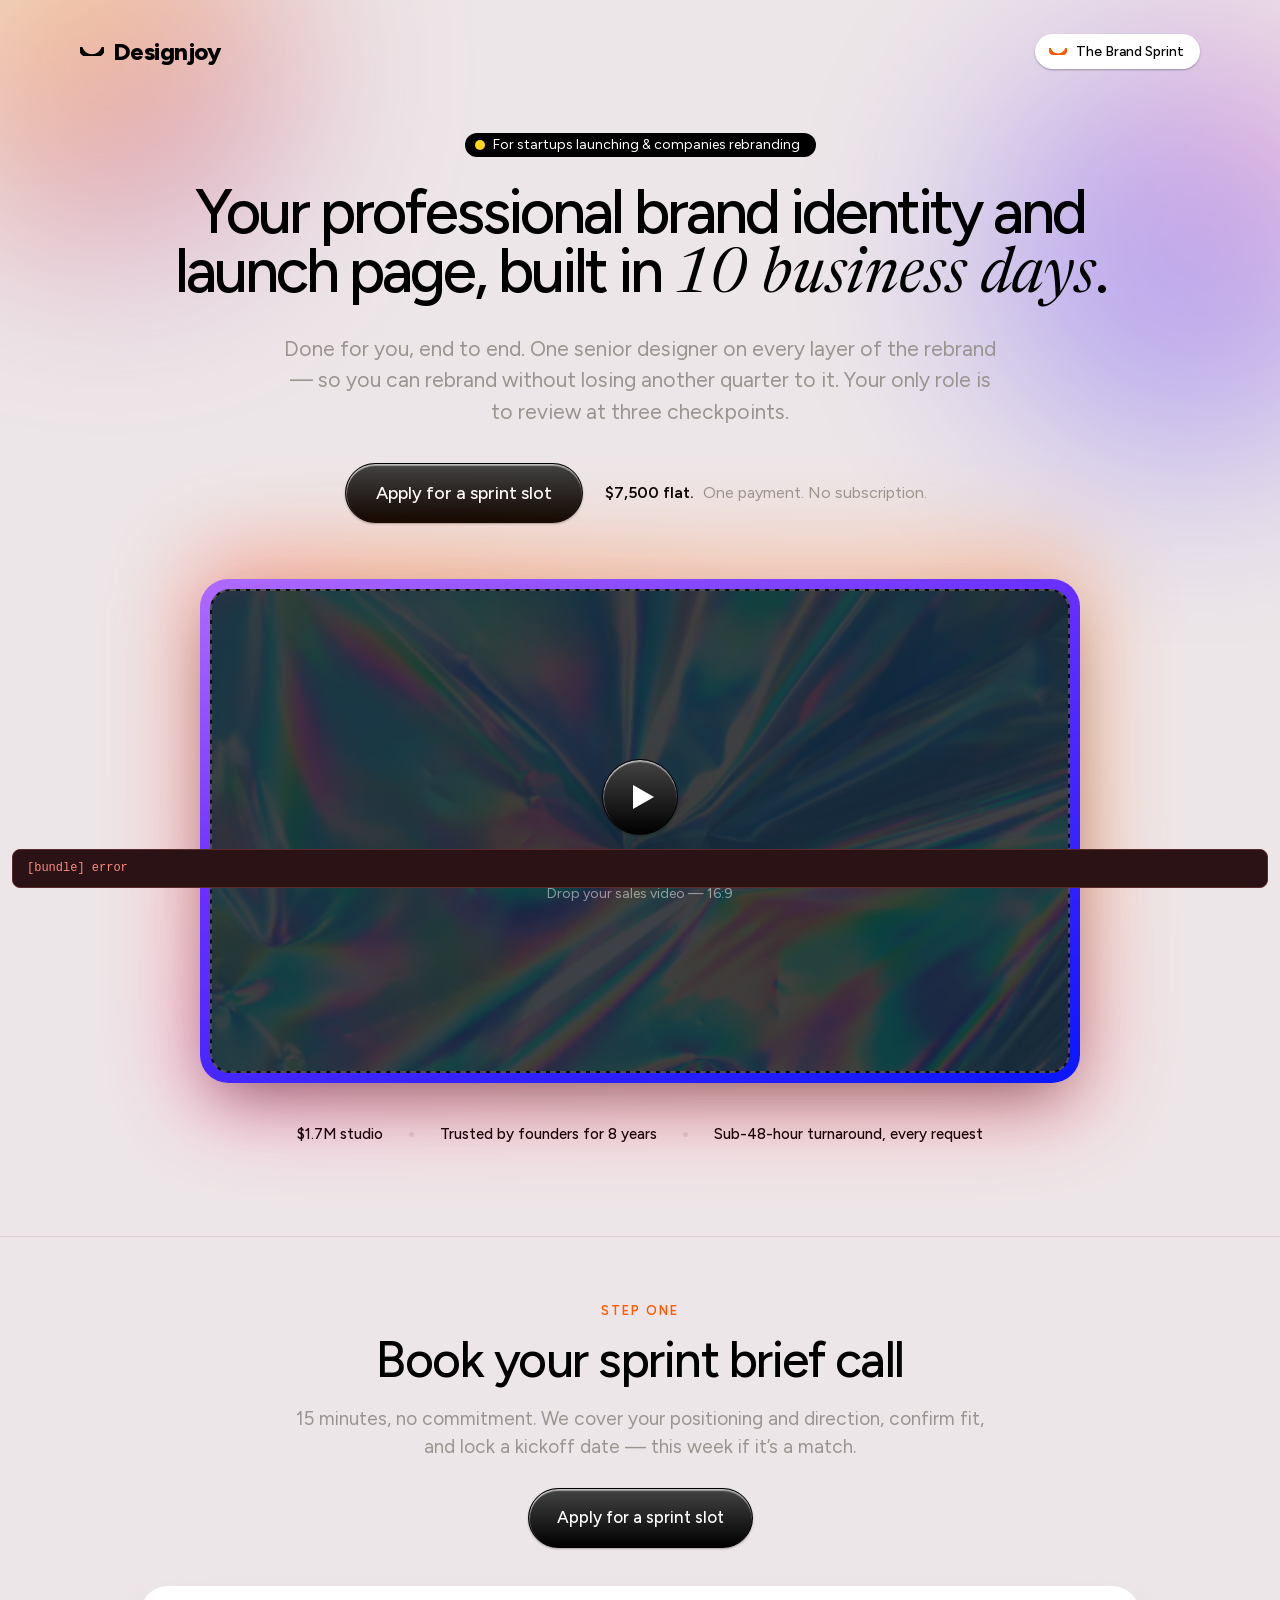
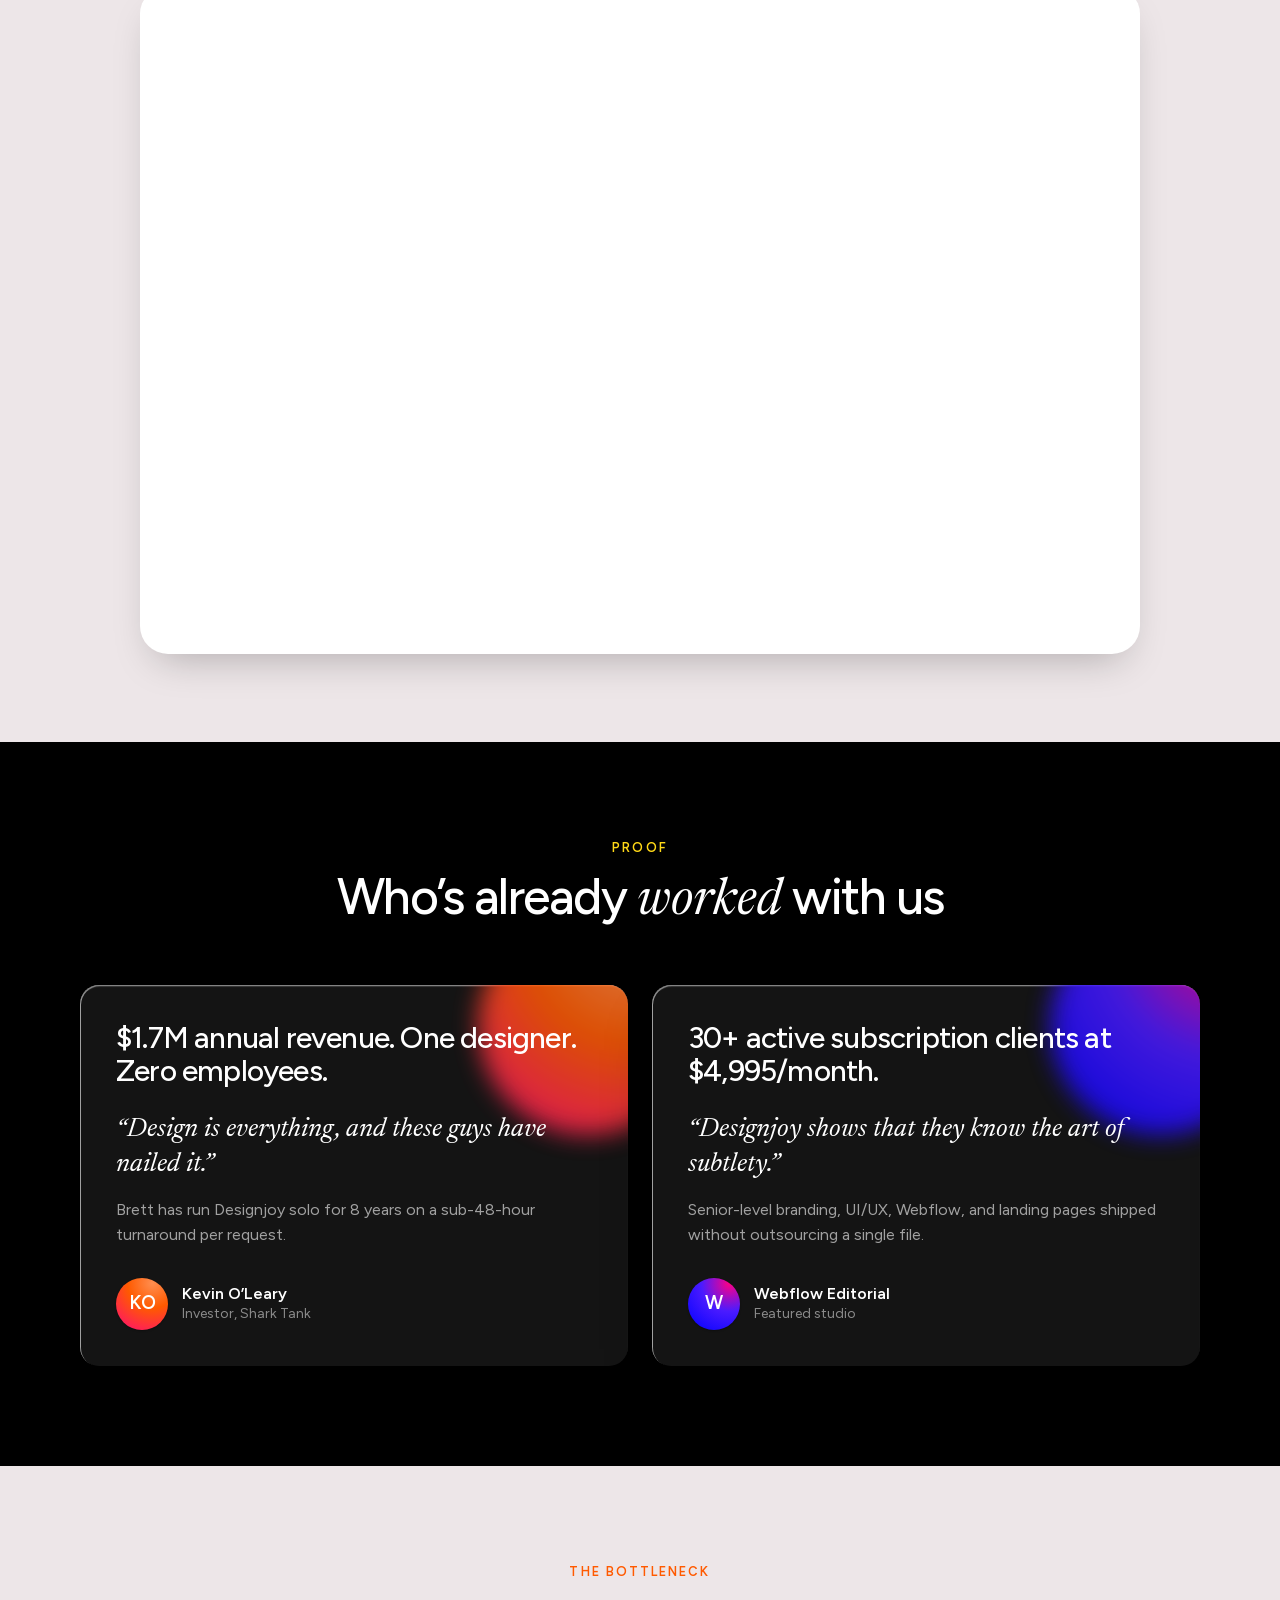
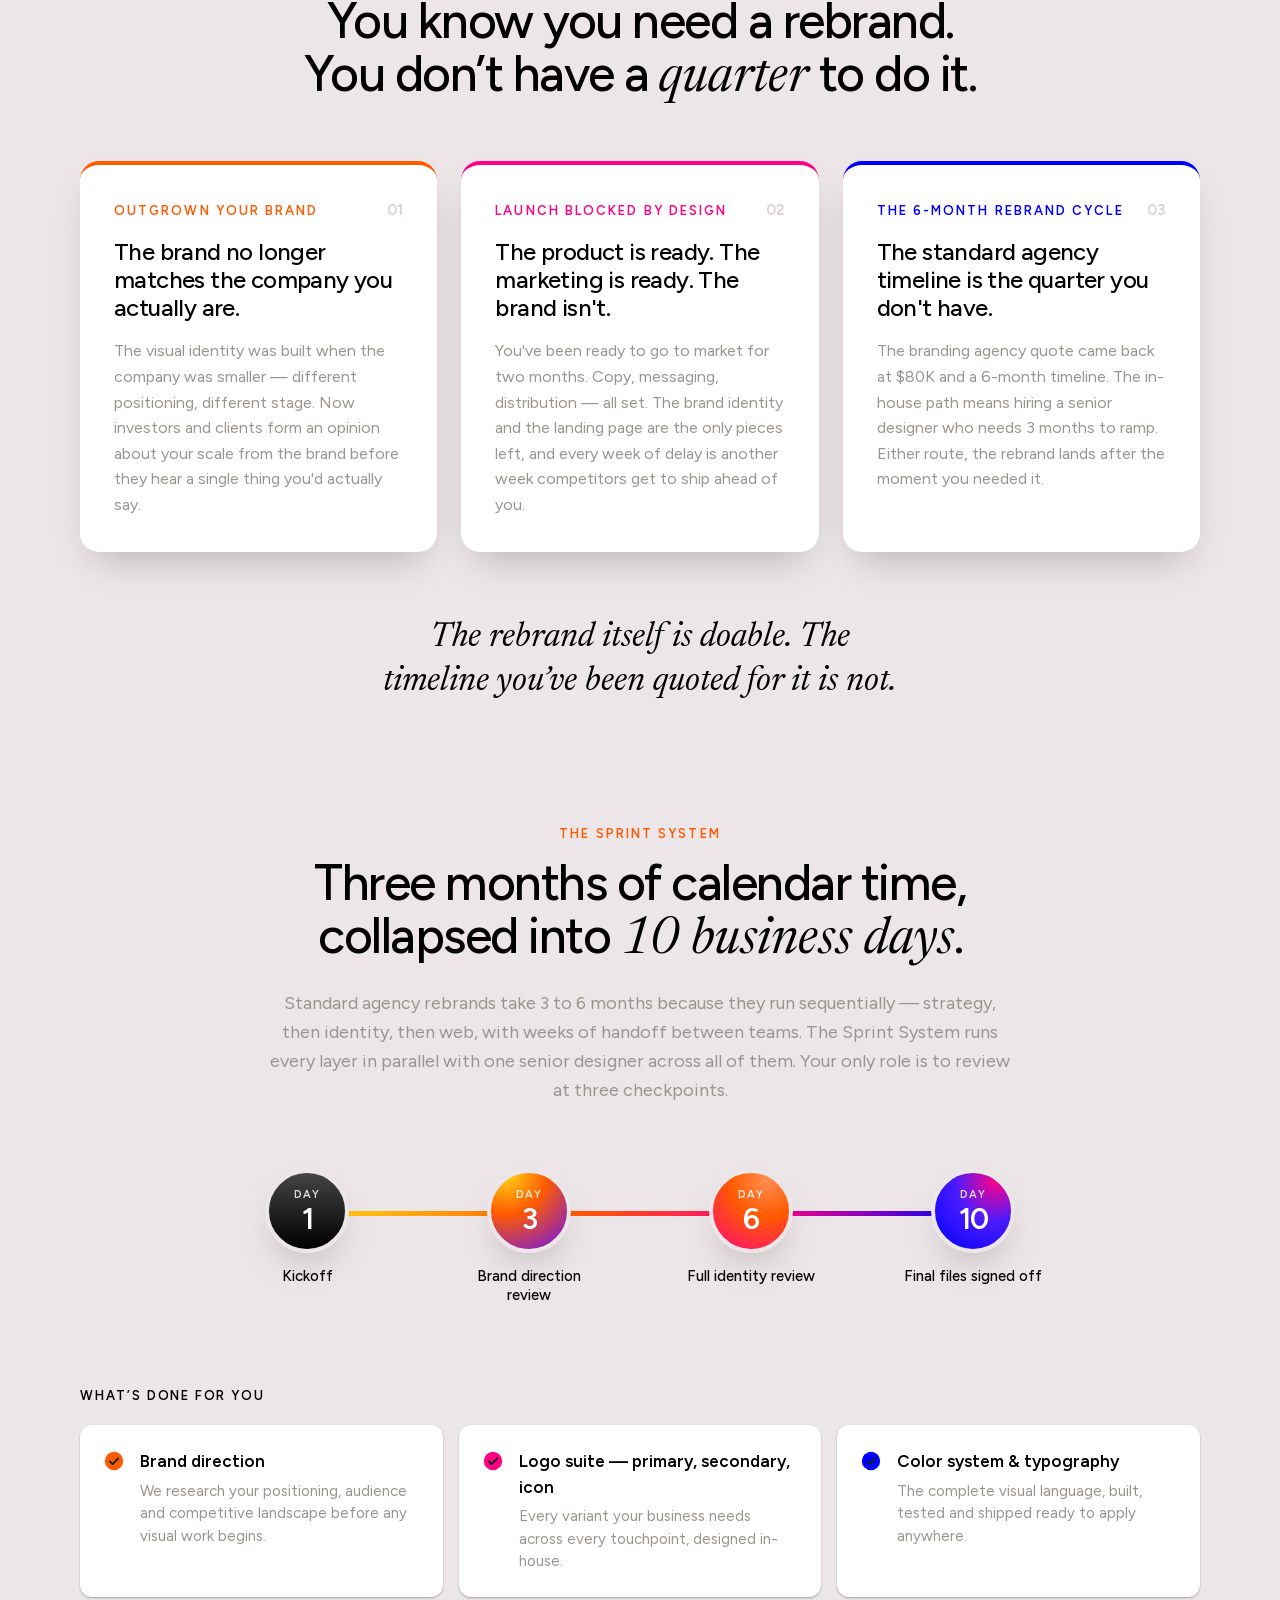
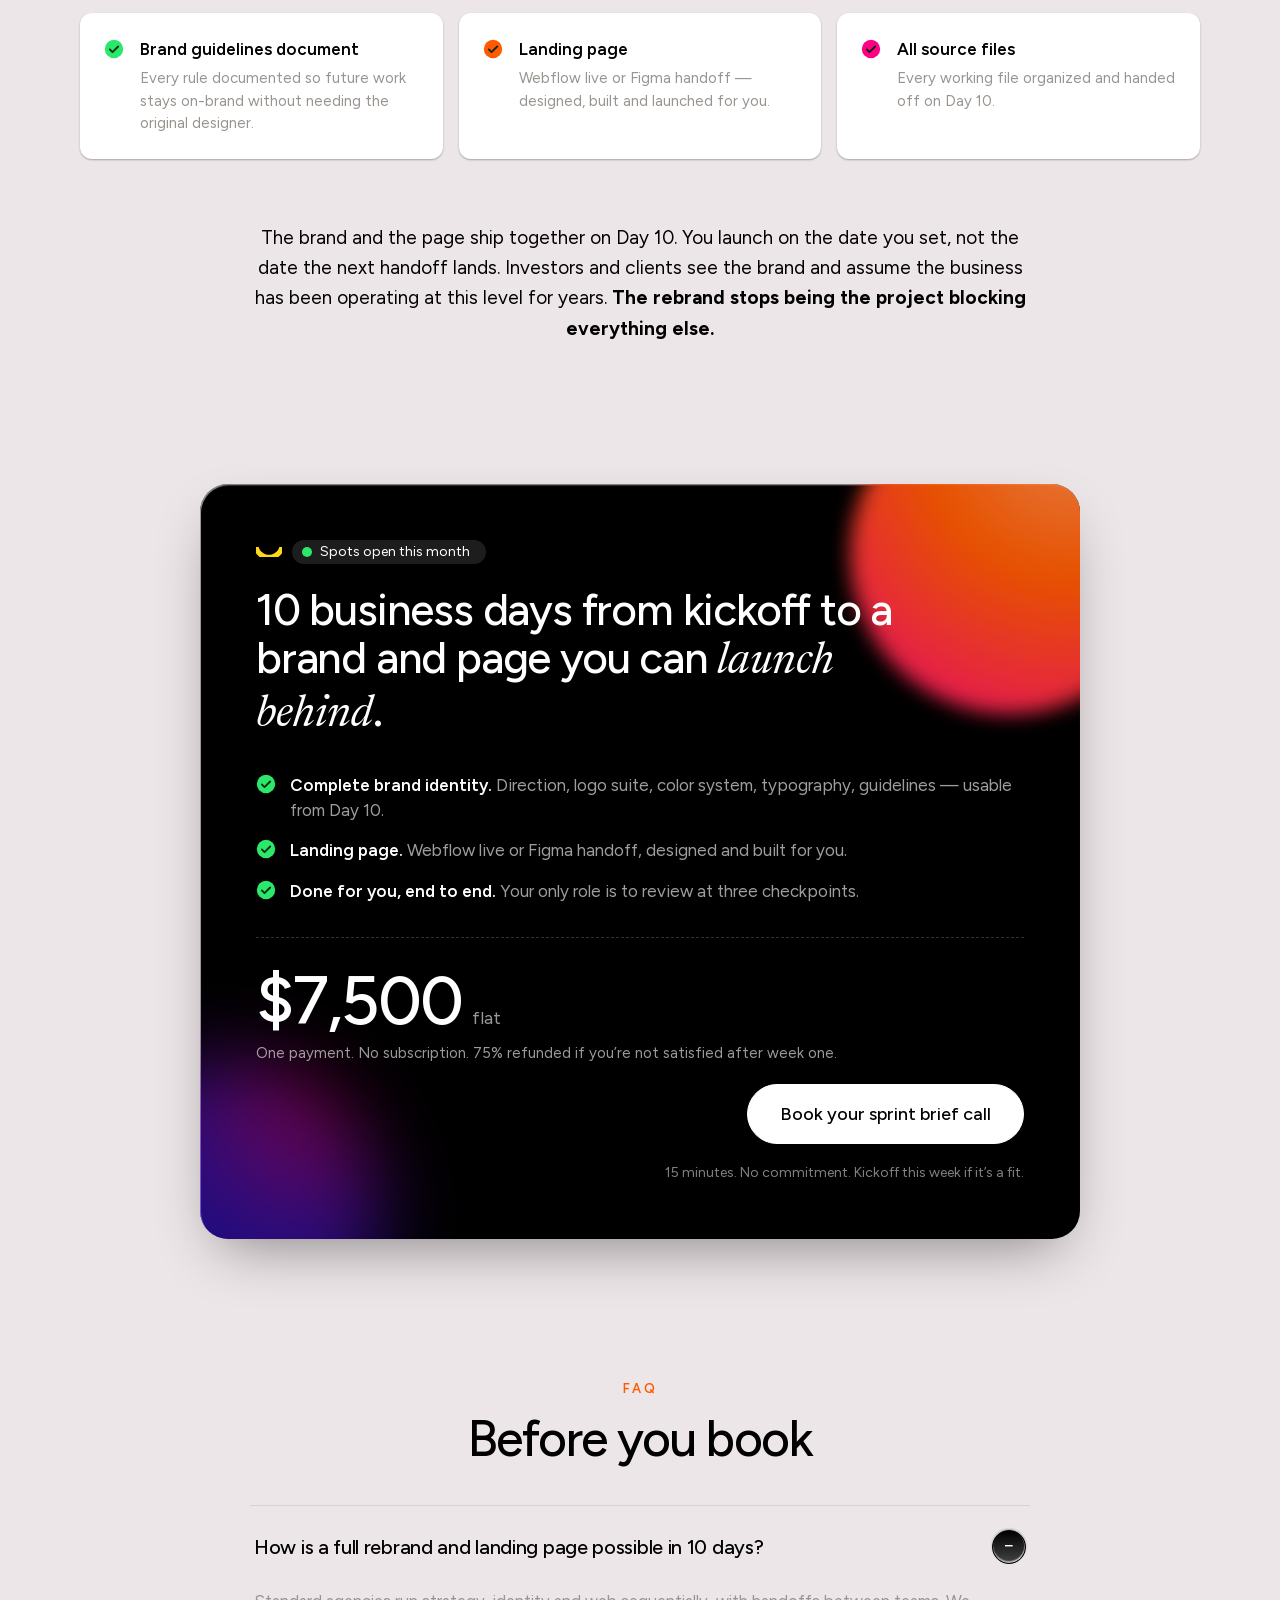
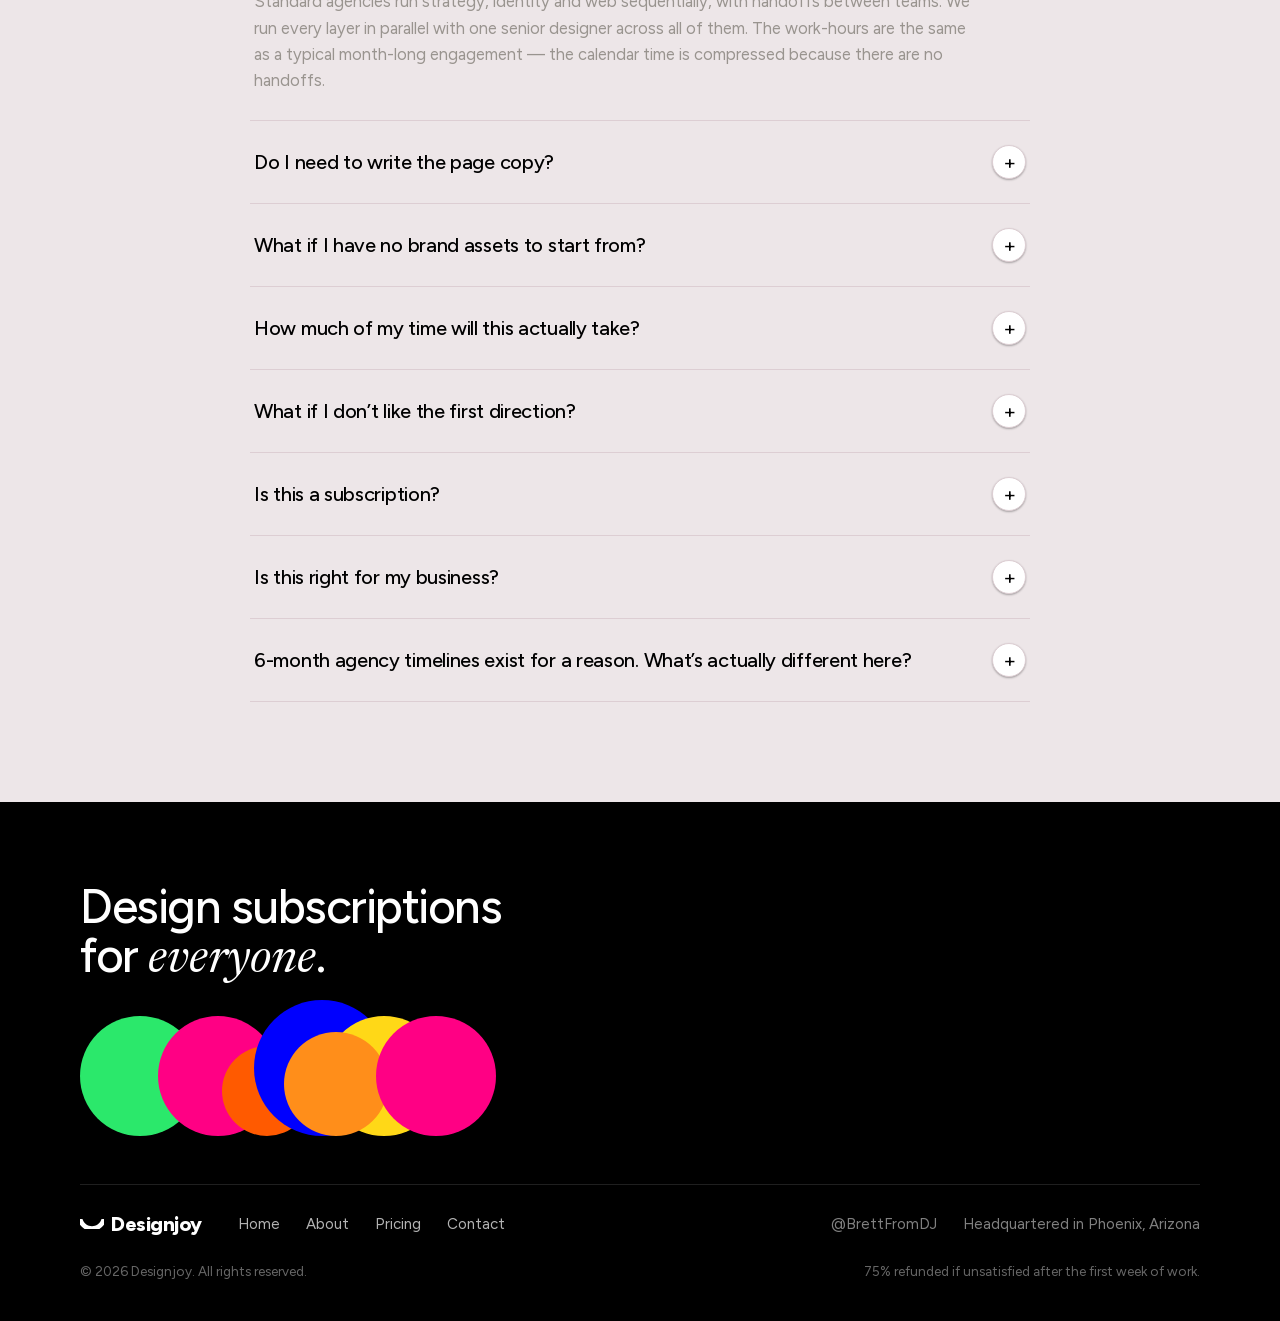
==== index.html @ a28466a9 "Deploy Brand Sprint landing page with favicon https://claude.ai/code/session_01Lxkm82HctnASdaeE7JKxF" ====
<!DOCTYPE html>
<html>
<head>
  <meta charset="utf-8">
  <title>The Brand Sprint — Designjoy</title>
  <link rel="icon" type="image/svg+xml" href="[data-uri]">
  <link rel="shortcut icon" href="[data-uri]">

  <style>
    * { margin: 0; padding: 0; box-sizing: border-box; }
    body { background: #ede6e8; display: flex; align-items: center; justify-content: center; min-height: 100vh; font-family: -apple-system, BlinkMacSystemFont, sans-serif; }
    #__bundler_loading { position: fixed; bottom: 20px; right: 20px; font: 13px/1.4 -apple-system, BlinkMacSystemFont, sans-serif; color: #666; background: #fff; padding: 8px 14px; border-radius: 8px; box-shadow: 0 1px 4px rgba(0,0,0,0.12); z-index: 10000; }
    #__bundler_thumbnail { position: fixed; inset: 0; width: 100%; height: 100%; display: flex; align-items: center; justify-content: center; background: #ede6e8; z-index: 9999; }
    #__bundler_thumbnail svg { width: 100%; height: 100%; object-fit: contain; }
    #__bundler_placeholder { color: #999; font-size: 14px; }
  </style>
  <noscript>
    <style>#__bundler_loading { display: none; }</style>
    <div style="position:fixed;bottom:12px;left:12px;font:13px/1.4 -apple-system,BlinkMacSystemFont,sans-serif;color:#999;background:rgba(255,255,255,0.9);padding:6px 12px;border-radius:6px;box-shadow:0 1px 4px rgba(0,0,0,0.08);z-index:10000;">
      This page requires JavaScript to display.
    </div>
  </noscript>
</head>
<body>
  <div id="__bundler_thumbnail">
  <svg viewBox="0 0 1200 800" xmlns="http://www.w3.org/2000/svg">
    <rect width="1200" height="800" fill="#ede6e8"></rect>
    <g transform="translate(600 400)">
      <circle cx="-150" cy="-70" r="46" fill="#000"></circle>
      <circle cx="150" cy="-70" r="46" fill="#000"></circle>
      <path d="M -300 -10 C -240 230 240 230 300 -10" fill="none" stroke="#ff5a00" stroke-width="78" stroke-linecap="round"></path>
    </g>
  </svg>
</div>
  <div id="__bundler_loading">Unpacking...</div>

  <script>
    
document.addEventListener('DOMContentLoaded', async function() {
  const loading = document.getElementById('__bundler_loading');
  function setStatus(msg) { if (loading) loading.textContent = msg; }

  // Error sink persists across replaceWith since it's on window, not the DOM.
  window.addEventListener('error', function(e) {
    var p = document.body || document.documentElement;
    var d = document.getElementById('__bundler_err') || p.appendChild(document.createElement('div'));
    d.id = '__bundler_err';
    d.style.cssText = 'position:fixed;bottom:12px;left:12px;right:12px;font:12px/1.4 ui-monospace,monospace;background:#2a1215;color:#ff8a80;padding:10px 14px;border-radius:8px;border:1px solid #5c2b2e;z-index:99999;white-space:pre-wrap;max-height:40vh;overflow:auto';
    d.textContent = (d.textContent ? d.textContent + String.fromCharCode(10) : '') +
      '[bundle] ' + (e.message || e.type) +
      (e.filename ? ' (' + e.filename.slice(0, 60) + ':' + e.lineno + ')' : '');
  }, true);

  try {
    const manifestEl = document.querySelector('script[type="__bundler/manifest"]');
    const templateEl = document.querySelector('script[type="__bundler/template"]');
    if (!manifestEl || !templateEl) {
      setStatus('Error: missing bundle data');
      console.error('[bundler] Missing script tags — manifestEl:', !!manifestEl, 'templateEl:', !!templateEl);
      return;
    }

    const manifest = JSON.parse(manifestEl.textContent);
    let template = JSON.parse(templateEl.textContent);

    const uuids = Object.keys(manifest);
    setStatus('Unpacking ' + uuids.length + ' assets...');

    const blobUrls = {};
    await Promise.all(uuids.map(async (uuid) => {
      const entry = manifest[uuid];
      try {
        const binaryStr = atob(entry.data);
        const bytes = new Uint8Array(binaryStr.length);
        for (let i = 0; i < binaryStr.length; i++) bytes[i] = binaryStr.charCodeAt(i);

        let finalBytes = bytes;
        if (entry.compressed) {
          if (typeof DecompressionStream !== 'undefined') {
            const ds = new DecompressionStream('gzip');
            const writer = ds.writable.getWriter();
            const reader = ds.readable.getReader();
            writer.write(bytes);
            writer.close();
            const chunks = [];
            let totalLen = 0;
            while (true) {
              const { done, value } = await reader.read();
              if (done) break;
              chunks.push(value);
              totalLen += value.length;
            }
            finalBytes = new Uint8Array(totalLen);
            let offset = 0;
            for (const chunk of chunks) { finalBytes.set(chunk, offset); offset += chunk.length; }
          } else {
            console.warn('DecompressionStream not available, asset ' + uuid + ' may not render');
          }
        }

        blobUrls[uuid] = URL.createObjectURL(new Blob([finalBytes], { type: entry.mime }));
      } catch (err) {
        console.error('Failed to decode asset ' + uuid + ':', err);
        blobUrls[uuid] = URL.createObjectURL(new Blob([], { type: entry.mime }));
      }
    }));

    const extResEl = document.querySelector('script[type="__bundler/ext_resources"]');
    const extResources = extResEl ? JSON.parse(extResEl.textContent) : [];
    const resourceMap = {};
    for (const entry of extResources) {
      if (blobUrls[entry.uuid]) resourceMap[entry.id] = blobUrls[entry.uuid];
    }

    setStatus('Rendering...');
    for (const uuid of uuids) template = template.split(uuid).join(blobUrls[uuid]);

    // Strip integrity + crossorigin — blob URLs from a file:// document inherit
    // a null origin, so crossorigin forces a CORS fetch that SRI then rejects.
    // The manifest bytes are ours; SRI protects against CDN compromise, not this.
    template = template.replace(/\s+integrity="[^"]*"/gi, '').replace(/\s+crossorigin="[^"]*"/gi, '');

    const resourceScript = '<script>window.__resources = ' +
      JSON.stringify(resourceMap).split('</' + 'script>').join('<\\/' + 'script>') +
      ';</' + 'script>';
    // Inject after <head> so the DOCTYPE stays first; prepending the script
    // would push the parser into quirks mode. DOMParser always emits a <head>
    // (synthesizing one if the source HTML omitted it) but may carry
    // attributes through, so match the full opening tag. slice() rather than
    // replace() keeps us clear of $-pattern substitution in resourceScript.
    const headOpen = template.match(/<head[^>]*>/i);
    if (headOpen) {
      const i = headOpen.index + headOpen[0].length;
      template = template.slice(0, i) + resourceScript + template.slice(i);
    }

    // Parse the template and swap the root element. Scripts inserted via
    // DOMParser/replaceWith are inert per spec — re-create each with
    // createElement so they execute, awaiting onload for src scripts to
    // preserve ordering (React before ReactDOM before Babel before text/babel).
    const doc = new DOMParser().parseFromString(template, 'text/html');
    document.documentElement.replaceWith(doc.documentElement);
    const dead = Array.from(document.scripts);
    for (const old of dead) {
      const s = document.createElement('script');
      for (const a of old.attributes) s.setAttribute(a.name, a.value);
      s.textContent = old.textContent;
      // text/babel scripts with a src: fetch and inline. transformScriptTags
      // does XHR against the src, but blob:null/ from a file:// origin is
      // silently dropped. Inlining makes it a plain inline babel script,
      // which transformScriptTags handles unconditionally.
      if ((s.type === 'text/babel' || s.type === 'text/jsx') && s.src) {
        const r = await fetch(s.src);
        s.textContent = await r.text();
        s.removeAttribute('src');
      }
      const p = s.src ? new Promise(function(r) { s.onload = s.onerror = r; }) : null;
      old.replaceWith(s);
      if (p) await p;
    }
    // Babel standalone auto-transforms type=text/babel on DOMContentLoaded,
    // which fired before we swapped the document. Trigger manually if present.
    if (window.Babel && typeof window.Babel.transformScriptTags === 'function') {
      window.Babel.transformScriptTags();
    }
  } catch (err) {
    setStatus('Error unpacking: ' + err.message);
    console.error('Bundle unpack error:', err);
  }
});

  </script>

  <script type="__bundler/manifest">
{"040871f0-e989-4377-a6a9-27b9c76ece8b":{"mime":"image/png","compressed":false,"data":"iVBORw0KGgoAAAANSUhEUgAAAcIAAAKjCAYAAACOWA8nAAAACXBIWXMAAAsTAAALEwEAmpwYAAAAAXNSR0IArs4c6QAAAARnQU1BAACxjwv8YQUACM0MSURBVHgBbP3XlixLkh0Iiqi5RxxyWbLKBAqomYV5mHmcNf//D/02vVY3GmiggCLJ89JzItxUWkX23qIWt/pkxg0Pd3MzJUK3EPX/7/8a8e4ns/Fi9vQadpxmz6/542br9Yj18zALX5+t1+tde14/R7jd129b78d6fw63YbHec4uxvrrev1m+t/4F/vb89ox8x9bl6zrPj2zM9Tpv4p7/t9fD7BZ42Fz/OQz/zpF/51hwzbplvc675H1mfpljzMcEHl1v5LX5H19f8HWfz+vP28TY8/NH4Nk5h8DU13NrxHjeurA+z+sir3HcE0+wh+c4Mcdcuhyzz5pSXfGa65ff0fwNzztr3Lhf3jDvP/M+uQYT9zxveNbAV9e6YYw117WGLzfOOcc3rMdVoxmYc15w1ueYcD1z4Hu5F/f1n5NznHyz5rme/bJ+P3O8tWPrRe7X0Nrq2es558y1X987a1Hr2WPNOffGh3Gt1j2evOnAOF9tVOR3aq9w3xfRXD0L62P8LK/NNZpci0dRyKhxDtwRz+EavBYd5nO9xjm5g7fA+nBZ+V08a9b8B8btfM9AGLUXgf251f2wbprLg3R70/7x5o/kjQC95XcfA/O5n/jqi2Ntanw5tsD9iqawYqZdFgecuSZRG1HzPdYXz1pvK742x73yu7leM/83sTaDRJ808XDrtcm5nseovz8vOvt09/Vj9uO79fr9mt9z8j74tP/lWqw/P6yXX64/vlmz/Qf70f5T/GC/Xbv5//RP9v+O7+238bquyd2tUa5fa1V+WmP/aY3n0xrXnz/Y+OFpffRk/rIeeC6Jsj7zzx/MX79clz/Z/7w/2f/yPOx/+cLtr+su365F+2HR0g/HHs5n59wn9uBYcs7X4+6LUZ+WrHuakH21j2cUjz7WpD4P0tma34+L+H46cv5R67MebZ+ewHuPp7VGyT/r9evdis7PI+rv4vHcyBvoII78If/ewFMpLJKOSlYcF6LNl84//OTGnyWLvYhpUv5hzeuejvfxXSN15L6DJ5KoIglNH07n9wd/cp0Oyv61F2vQ/po6IEoPHItJbuu3P4qAFm8vOks+P/M3Hj3WGo5X0Nyxtve+Fixf57re13VP6713r7jf0/q5veC+Sa938vnNoTtSDiRtvax1z7V+WRd8umHdc42PNZ8crpXswuvcr+ckJ8ryXKqUH6mPvl7f+dVj2hfnaf8QL/b/e/1s/5/zsw0Jcim0Af4uQSlGkMCsf9N4HTROCpTj4IZiXRdJk035Xl5bSnTi/Vp6Cshk7OCuDUqhW4ihsBipRE/fCrSIOUI810zoscfppXi2oDUK0ZoxhVYKoyLgvhMEXV5547PxERY854qnbgqrb4W3kOvnJxFdCHroCbXBDmImEbuEIr8v4k/hNp1q/qK49BAnsx9UrkeA2WdAFQxeLAXmA89yB9Foulo3PJvz0h8TxAne6Y0B0VFplrCeEGdBRTYnOLNukUbLgTmUkL5BkcpKKsUUMB5gfGBt8vO85Nm9hX8K5L2smEvIAKivjEXwgfnbpsng/h7U3KWszfq62Wt+2TTt9lq4SSsk5+mxldiYVEMOpaO9yts9HHuZUz8NijZg3ZWQkQH3oIGX+/U6vFmyllDsSYVZRkj+JcEnSgkpSHxwljFKQ7MUrZdSdtJz0VZQIHLPfTR1Nz+7Q7HPAwZu0tBxw3oPGhtvJLeR9yJqH57Wgr1bTz7WDNNYfJQhYZf9cc4Ru+dc3yjhM2Acl1xPws6fZWqfy/QZt1qwH9ezfsi5ipwchgv4MWD8leyhITJDy8vBBg1q33Mv/jQYOikjLvTD/2PtLnSIW+G5TmPH9b7ju87Pyhjn9dgOGqt9N++1f/OP+y+RhnvKlNumUe9pXNbXo2Wfnl2yoL46OFcoQ+f/[base64]/CKTSmwQORtV8bQ+FUj28vC69zs4dd5nwRGmdQCNOcDymKC41qMV6lTDnGXJMp5e1SWLg9PG5c7xx/zSX3g571Qy6jhI0UDdd1UODVuAc8gXp9c/EYvUHrCZfnW9+Ntj4lcPt60QONC3lM6X3mXVIJ3Ia111ae9QEJ5VcDgHt5O8AARoVdzCUBcMCbkb6gncv/UhiI+aQITB63tXJ8+N7To/ZNZCaBB7rQXMMuiIFG6hAyk+9pjVKANG9wTDejMVHe4dr7ZPwBpAGE7m/4QKzQrw2Iy+R95V1LnZL1ap0fQeFuBGBc3vNmyTZ48/d0fkZR6tbIhBTupLWke+ZcBxipx63lK4t+vV6O0jJi5rLGzyUTZgm5p/X6ncHKxyBplBk8MZ9QguMx6u/yTiiwfVny+Mq9ZrCcQ/suPbWk/wDKYUR8DoeiFyrwoOFiceV9GVeg0UFDfXJlky5fao+cXi+/PzD2cN/GXNLCoAIdMmC4ME76aWrg3gWNvvg3n+B+/Jbu1LtNuZATDXqATrmH7w7sG+VWDA0o12+ZJ2m9nZtzuHO19hhXNM0FIIQy3EI0JRrKcS/GmSf0huC6gKYrJx/vuyYs1oKhEHudkweTbsoYJnqY8yn94NBFMz1pKsJB48EP77V50Li/09gZNDTuUoIB3ZQ88n5998t1/VPpuVvKnA1ZyZJNbXtQcJVCPMFcT0ZIzbwYGAMeZX0aBaBfmPeArFifE+7Spkc0BCNlUsRKQV6CkYQQF4ijvFSXcObmGCztBzXMQUU03TguQK/57xUmSsFMQIq85tAcznmMIFyp8VMIypb04W3FXeGH2o7hbfk9XAwPUr3xmpMyINf5QSI/+Tc8MTDlIJzozrVrS49enoZ9gYwxXoxoXPbRSWi1Jg7mv/H1kALld4LwYb57oxJx2zCy1qXn7RAkZdzQoLBjC94b6QoGBq10dwoCq/eM+537BgsOHs1JQ+SgkKtrBhU992CWNwbDCsI92njJbxxkuNdiCCIfvX7RMDqnsgUotdEhYySi71/js+3135PGT9IABaY8zVjSIJVjwdwDUrcYm26gBALW0kFvhj09BLfyCqfH3UptS8/2Kmq/Y6MywXlIbj/IYzm24qHFID4hPHvOta6g81PeIBV5evdlZB0c5cVzgf0COhhLo90W/PnkqfxO+7h24Kv19CdL5fgobxHSJBeEUEbeLhXSy1GMskEIEILQqBzXX9Yg/mUReMKhb6Bc8khDy4Ne8aRRbDSgoDeKfoBIkM5Jz6dJ9WCaaTDKEpRRlB6HjLRaEilV7t9DSJaJ92zvJbC/NpB7qmatqKFwqRDdLpsu1bmlD8IWUGTX/TC9D6aBDKYRJ2SIlh2ukfUTVNZTyhBKrujPLjQrIgwovqK/hDpPIn4MQSU8OknrL+v9hXYWLC1iP8jrkElEUEKIifffCxQoJC+GVkv7HCYili7KPU35k1uXyvBpMd3HNahfLbr8f8yHfRmPCv/cQM/0EGTNDCyaU5gBinTEOQyK7aDFHFROV6YUUUgBmRQJiVMuP9YA7z1ocZ4XWDBvclL5uizSmme0oMIeXe0m34yvAdGKyIWIua1Ec8yrobF5FfKAl44JhS7msQvZ5Rcnvb6HtXEIeJgCrJ6VSm1IUVt7ZmAQ2YpUaiTWg98F/0tCyVK8fP9QHMfrO5OK6xCUZ4KxrOHGuDBIEt48yFCE64YjJlSekll7puFbGGsznHv7WlCY7VgsH+jbfIAQF0X4ViKywAt+nrD6rveuT8PfMp3uebm3h7zmTYjyjFrRtudAryjw3SGjhvt90AMQjRoNLI4Gr6lo76TD8sYm9r+U5/R+BrwR7z2DtY5xlMEBC6bjxTJG5vQNV5uMM6yNhApVSaMVB/f9pAIoo8uw6Sfhu5oXlWX7BoR3L3KtjL47afJT7icJOAh/2s/gOyJwxWvP6ym3dUcovljxwNO+WK8/[base64]/HlCCteqN2mZcETyjNdLX8r6pMMuoOGRQ4Ls5rMmf1Dn4De/8MbCOoFuu20yvD95vKUBTuAVK98N6/+P6/duZcesVK1wxacCGJ/[base64]/ByUiwpqHAwzb/lUVJmggK1ofWmwZKkPha26T1x/GVl+Mg7qDnUNc7vVw+z8dW4mJ6eJ3Wgl5rrVjijUJPloKMqYeMH1c82Bq6PoY1RCVYve7fVv5WkBpIvTfliYvi4XGmVXpjvDTnKO/WuD5tzZ2kydjK48E5a54itpMboNDD5HiUqCOERfCt0yAyE9QuhRvNSNGeQEgeM3YNZfQgrF15HgOG4nEgSW1wwPMNYYjWQUup5A7f3t/7eLFv/MW+Xqv0cf2dUOkMclHRLQRZMSUCQhzopGJZszqhYn0R7VwW6g8G3ns5kMj0MMRCgSZE703FluICQcb2/KTLZ/Ms6aCUFicnXhzekG4ZK4NryjWnPoFsHNZxxpSnykXR/UzeoOZvvhUkt8bbArqkIvlWfP1jO48AAnFqIBvJCr53UmDrIQpExyX2OO2S90CIX0qUchQs5q3sZITfOrvLaVgBUam1OIkqzWtOxcVhMescA6fyS574PEB3gkixNvIuwSxF9+SFm5ZnpAIEP2du3hfr3S/WiL6xF/uH+bqg0cVpt8zoeV3yf5DpK5vJ64tjSMGAUo7JJycT3gA1iWEFa55iQBLWQbhqYE3qXwr82w1W2eacaAMG3mL0BloTA25acGTvFhfTQJRaf0qCN0rHWpfg3qLHuMil6M3FPLTZU483eYXMgLStDOVQScH/zODbhKPnDSjZyoJ1a8NCQtkEL2p9XF4YCUBMxzfGVZGRUKQ/JdwmN60IOYXrgNLZI9Ujd7xCsRDtsRmU42GKpThhaBBfQxIXq7ReD8S2jLGK4NiKCXwLcO7mZVxGKGzv5+hnG+NCF6VBepwXZTjnFs61zgOes/a65y+DinLkZOwKUwkaE/oOkkeU7ODc56u1O/lBCuj0qAYFRV77MmAUpuCWUi8hLo85opncL0Ly9LiKjPJum3fWJxUbzPEzQ9T7ur2Wh+TkRQBNKknp+gl8vIyXkwK/vMsjCK9D4U8Jfrusf3lByxP0jAs+Kj74fv3+ZcUGJ2OF7dvuPUjPt9Je11sPuAGAf7X7SN6oRJlF5C/rLgmN/rDGkhngKVMeNEohtHfYogwxrhWeiuz4pweQgBLktXex5QCtuYzjl/7lGjwOzL9kGtEZxeMKGaI8heIM8rjoDe817YVRIYa11Uwevf4DT5SpROVqW8GRPo0KPpgV7vEzxrBoVKVzVyYGTewF78Ulnsm1aS/RrJNYmnDEuxFt9CX9lQc5jetL/qMCTH2S+udGnVxZ67GB3vzvg+v+OmDcnGPLREmoQRlW3j0T0GBfIAMVaB8oKGny3brHL1ZA89+tL/zDuSjoSH22pNj4DI9wVNYKBFYpuPS6bphIpcSaM5lDmwwvqeIZAeGUszioyYv5ILUENfemv0KbAIJyeGKAHmSJwRtUZiWeTtfXL/DGtIZl4cF4C5/mTG6YvJBKCvAN1d246JMS8GbbQPImWN/KKS4JFJwXsj0pcubm7RJuY29sjU2eXW4yIc3yCk1KtRYRsRsJwEElZoJsjMaDU3FCSEPpwQu5U+o/BksLHHx2KuHGglAi58frZTErtg55+MZeYx6NFDP25E6ZNqk8EDvzVlrBZyj2glQH3oOGzuv6/STZGFoKwK0SOGLE3P8ns1YsR1wYJAABdSKVe0N/msOGhKw1rF/+/Llivl4rYSo7pKA0KtEqwYgsfVD8CevwytiFYLq8tjKWpQ64j/KYx2Vck0Ku9nZeDSdvS66+k4btwbjWQWjpYuBMWm3bsNhKaM9dQDa8n4qpjw21n4G1qWsO72Qo0Qd0QyqXR2YOlCc4qAw/LO/wQ0BBvl+/n5riy3dGHKomOCo1X9mjTnzMX708Qc8A0Xr/+/x5GvadkBFjZiF5TsL6NvfrHFtCdLdlidyAo0J4Twpu30bBwzUcGPQnaSjv9TqCpV/kblh12L8BZTeZVqUkLShSh1xhyABG8UUBXHVXG8KTtv3+XlAJv7HgmbfQOyHYjPOGUaHPnGEgKECtsfjLqW3d9zBUWgQUO3qRK+xD7xEZ1FzT/qEHfoKJygF7ADIuWHQi5CbnQkpuskQsaCjAoLY990H0iR5fIyvUIwflTxq9adC9X3+/WxDobxbt/f38bF+vAVVsPMtRFuRxuwaJSyAfjHFEMGkGyi0TAcKZPGE7WaHgAoLy+V2lwE4XZ9ASzQHmpCkMBwms6wQDBITVV9SIiTb+xnAkLEslTGH9oBDWZoq6xuW71pvMcRliC/n66QQRIzEFe8270e02KKCaDz7ZNYcghHTbtSGPsTPjZoABFFMpGLT202mBUzTLE7/Qq+BbG/K2KMiYGTJorUpJpnLUd57JbPLIywLaqaNcJ8YdaQv5EJqJmwxZYaFMLrtYpd5rPGkEQFATJoF2pGfpTL7yjk0l77UnSW8/uNlOtz3H9XkC2kjaezEwkbUswNrmg9OgSQF2mzuel8v0coHPVbcpow0kx6SbFKbtQYInZBxI8MhrnBQ6VaZgmEfOS9mHr74Vv0rDhLAIurNAfSDWPJRE2QJMhl1+v+pc6bFkLZUzRTy48A/eo9Zsik+wl0o4GvQUFVucZFAnb6b3M1gPXN4VDTKnAJpEMADLRyuYVoa1TAmJpjf4UokylTUaqQwXJLre/9IyQeEsRZnSsVY9hUsVoE6sURqs57HvmRw2n9YPsYg1rh/XovxtKeOst3wtPkbt5YuMLsoB8X7JkjQe2zPEqOXol9JijsAr5ddjwqNLXk458bgI4kleRXwdaJegw5MCQ4lykI2xddtxMSDac/M2ljTibawkDZ5v3ofiDFCJb9pgphRtpGiLHfealIEHCQMmlrxHKTqN7opwjFaytolo0nuctoVCfpo0dNJDnHhdjz6dBk40b6ahe7OOEoPWD6z7q1mXTRhXIPflld4zYuC9GnCUbJdNHZzXx/Xex0Vbv1z09ot1198NPu1+4q6jYoRQKpUI48giyy8fXKtjZtEmJMYxrTF1CE8qTxKeBEgLb8cWUqRAKLdd4pK4LWikXPP1w+SkIkAruGHHiKKNk9Fm1CYkJ8k0WQXGosSZ8qQuVnVaeRVcZcxL97hdjKzQyElopYw5Jk05HAypNX1wnt4ERLiVCmgSG5NXqYL/YkQKIefD72IwEvZAMRs9yNiWEpnvlCKmcqr6LirHWuurcoV51Ux2cI/z85c1pmfFFcP3XMwYh1zPv0UzdUG3hC1vKUAcG5X09c6RFKP4cwoFL+VGizB2YoNTSZWnk1Dd+nlqGBiTKIVJTz/nc1CYQxls9KIsehpLRyk0jOdkYH3yvje7eMj8zkkld4xdUiAaGtN7r/L9B7/bCQmuer1oN3L2GkbT0mffCvNBmUVxhMSrib2boiEt9wV2O2NDvq14SWdtfbV2wBrAIsE6FwTurF11xnI5nxb+8nIMhsln3q9stYI9X5dnv2KAywM81iQyM/[base64]/Lj9PBE6lB61k1IVJ6SPJa1fjfCmZNzy2FUSdmBUIESJYMe+HlgzVLmFLweW1kf5AOR6wjQ57uUOWtzf7GU328X7f39gkafblwQA+QZ99fqbQCFx4UYspJN6feEJQ94btWtYjIAyqVQmrIpZsOfTg/33hdazPwzSEhUUkIRaogSvHMzWllzviG4gmbCOvPP6VmAKcn31nxsDesYBojrvOPyUkIeF2VjSJNXinSnMhsg1SGlxutnXwMGHT11N2VKItuWm6w587kYV3SnHkCn8GAqcSLvdeAZaaXmGlQBcTHoho9VRI74L7KyYFj5BWLVyGhMcB06ucIBCcmrbp7huLYw9/IojmG9ruj2AoMmBfntYAMFrfXGHg1JNtjvEkZ2iWfQgxaFD2bZTQqHeJuhRAaxTn6YpBvRqJNBi+J+JgPM7AIHQbEILRlUAhs+swsN4e/cs5OGlQRY/v/GsVxIrx54+q7Jvclb49ceEpQP0kQp1AHoh9c+gspd63TdmwnlifIj0mx5zhxZXDfVOnGnBH7ThlnHV9syMWbvWfsozj3L3c4s0YQ/nwoGXcpv/bw3/M7SlfeWtVzEJY0CncquEiw+l5tVyrESNk62CpnLTM3JPDIueNjv6RXW5bGVFR3K4uXyasNNtZ9k1c7mVcyqgSgOSbyjJDDZD7V9Q39v/hVtSpFqDPOqMJ1b0+ESrVt/vV+3Lg7xlzXzXeFu6c+GRZVoxoB21xvyafszawh0e/VEZFyKL3q9hGIYp0NbutdO9lTrajj3XF8YmggdeNH5vWKEMEAqi3tI3mB9hGDU1t9w4+zSAwT3YghzEfVYhVmPy8/[base64]/s8eZ/54559FZboyB2Y5vVEkAlWIJ6yDkPY2lIJtRYa3z2xxbF0N70FBibaBFxQMF77ZH37CsOAjw3qQxJiMon/PgnKTsZksdKnGOrUoLRrR3nvc+qRVOGomi7qTF87COp5wXRZoK6CT9do2nXQwM20biIy6GVQsVZwOCYDIAheAI6YvNT3freGQpw/EWGt2CMFqYt8CyHY8xs66tbQHnaJAAtuP3c59vhABDnT1gAqYHOCrDEQ0YUoa9Tw8w389EmUAphbd6wY9n4kAVA9MF40dFBwsyHZmh8rij2H7d64/rsr/[base64]/mlGz6f+S0hXPW6NccXKdDPAl0AeomPRrTxCtHhJUIhNihUjEXxJBaXes/nvDPEP10YCj7QvBWTci3lchM5QTHd7zUo6CrkjNEj8Fm+SJDoEEdtITSGgllgSbmXBu9AWM5VOSbDDA9v9VlHXe5anV51j6BG+W9bzFwmVWsYGs6D+tC9CvYcyNvWoB1QiRSbIZDeZYMyKblV5MOkOzBuMtfXej/dh3681zrrGdJjZFrkVR8WFSUNqoFDTmMa2XgxFOPZkEDJ9SKn4NtK69MG8S2JKIN+g+JQgM4foE0ZauBQd+JTiyTruJ+UxrGPDTWKDAg4adO15esewXK8dZ8IudOhxYfKklfk2TFQPoSqq9aVrOi/UIWVoYCgltJVzIs+HCrfW7QSd5zwqtFbJL0THIjpDFGtcws2eFjNl79F3Uw1EaJzjoUw+i530daCtWsUDlUBDmXljeMM7SYcJdwZY/6Oh121mLP9ueYB/VwZZJsnkz+dsgmrZDDWOTJR0iQfEtG5cudLgcweetcYS2jtOYu1dDE7EaCUO36639l8FrSeVVlzEGToygOBQt5sKcMOthwQIN4h8qLgv4KP6bPC+3FzJRip7QR0qPpf1EC2eMSKl+AtSmw3Bbk/wIP3J8+CjNnxv0fWSbSgIOh0XwebWHX7mZc3yAQ8K4porFaYso070OCRAQQSH24WzvAWa0xOdXGu/znH0Uu3Cf0N2YykUqb42KrCQGJcMoGg4ba+G9fwV/5MRoIxjMzEw+XPYjt2MLReCNFSKzqMt/FcR2NZLhpZ3hFqun/nOSh6ck8YF+mB7Lsd3B/elEBIKLpAfDC4ZGGr9Nidt6DQKxkXZXtYLAhLf6yJ21CNB+ApivV3XRYsQkpH175ywvueQkeLdvedNEkVQ4LmaYVDBCqWIDXefUvaO5I/Z3mzQYFP9rFU9oDtyK7OLx5NFKb+ERDNh6+P6nYX0H6ksd8Vt3vCEUctGz2rK6ucd/FJeyMRerZjA51SA63nfrzX6zpHZWopw7FgpnYPNzxTWoi0ZWAj1YI1KTgcyrUUoDXOnEXUPk0WJa/E8HDDA9eEeTMa0ahyqrRJ9+UXZkQ7EIFJsMkSb0OSoSLH53huLTX/XGL/gVCXCKXxhRCK20eWmJK5ueBFU2HydSVaCRmvoYfT4toFRBfVXRWnRITB030HyXOqeuzG2rrFKWrDcpNCoaqoNGj0lXxhmqxIefbO2RWvUtkUpyY/r/[base64]/V0qo7Z5T2nBfhi3+TRk56cyjmlwCHgqmv8T4z2HaJN0DGp7UxVu3rnD1tw1pg3Ei7QuFUO4jJRcWVpMa7J6szfmbXrkZ+MZKoBEOfcfyxDZyzPWWjQI1OWMlnPtH6VrPsUva9VtEJNID6tH8Xa/[base64]/czthzld7P0hLyO633zMuPGPjcXuwhwj4rDUdyRCMXW4/WZEmNU/oKyiqiM0RvRFmfRbbcJGMiRqsdXPDC6t2hqvVBLs+GdwzJCIRLrcRwQj1Uu8XFdl6jn14uo/m7t5jdLGbpnHeYymX15gTcW0ycDZIywsjIj8f2BgOaFAXMyzxedfe2eIuNUGLH2M/yCG1sbCG+bpWIZWzipB+nV+94mEru+eLQbrYXv7hEuN3wrxEcrAzxNirkD6hEdXEVskzDGXvP2AIbt1kuod0EDYdQAjWbuykAcUDK5ADh+iDCrR0MpyPREzGn6Tl4RLGpcr8MVE/JqJ1WJSkEPbWxhpIyqOvYqNnxKmcU2aUz6oDHgEW/ec+2ylKZe8oVgVN+XGJe+d0RNjY1GQkhQ21ZW40pAtmlHJTiycqEgVCnIbOa2HbGRMnyULVm3ncbjwZhpqs8l+AnZDEFZbt2Io0Y1ZYZZK78OYwRGgPq/vc5y+M65IeVOION8qh8q4QuGvur+MBxrYNXcufaDWF5QwOXfqSvUrWeSj5TuLwvfaHgVvc5oAa49kOdn3ehengE2dIoXCGepnEmOWtH/3PHuguMTbnI01c6fjAGmPLlnkswSOl/Hi30IeIc3eVg1DzaerE4y4CNUT4NBnSdNjHL37lCQ6+Vf13V/ud2WR4gTQcL2qR9ar7hkWFpE5xuUnJiE88L6d323CvgBQ7/Y9taF1IDPyI/kY8k2yRxAlP5WwQ1etZvfvvHm3a3RHQ0T93MqPLcdW9TzEPRzGpKlXGdsZSkpTXpFOMPIP+MSwhqXa2KvmREOLW9xYuytB2Bw3dkAQad6KM8AoREopUqUIWyaP/eTXV8mIM9yKKbtkpZSfob46jAkyhw0vg6OkvzE0mrsQ6C8SjHNbKj9xbr3b+6n/WopwH8/HvahSh6W0eBIgolSso+aWxwLyci4082RkVaKxYMWsG8hyA1DCQV2SoILfAbLbHC7BB9edzY34iHBYXBdecsNz7Vi3IrspNshA6UFpzf1mY78KGamxM15PtzbA1FWLFAAZ7wOmy1LRs9WdxIpxArSkzmqI4u56VShUxj/obO0sHYF7TkV/tjuvTOYLSjHJfwTZhu+687G7txBQ7QhYtAJSzfIVKrzaS+ShFKFsHT1kSW2MzSNgm9vFurfasknntMeEJVWM5HZHr82OPa9IJQkNM260FCXutklPGewMN/aoGhzBbY+7Kp0KSDIxBXLtbfKXPA6vJtow/qgIVFNTEgD4zIhlZM8Ag+Gl7cFxC3UBcY7znp22rE63QABKGYOML3oHLRMJIJlH0X9DkFQ6zy30JOSUlyw9pTLHHbJnDb+bZvtJsdb3s4FFTCTYaIF3d2DapeU9ODo2lHCyRBPR7wG+/JKeoAhtZRhlU1kjHAZiouAsobwl8v6/iKzSTOL9E0KU37ntRioelO+TnSUeVin7reiHEd5NK/HYf94O+xPT9Y1o/nzeWDej5DXbi27tCZVOnHaNsqC0GcRDZTq5Perl6WhpKpaRR54nmgpgMdhr0rx7jXVCSR1QIC6tV89PCm9/JOnEvQei/[base64]/SGtxR4tzanNg4V/o/dTMoYKzEjvsrpAqcTIbdPPkJVmtjNKfQtOnSkokZU/+bwXUoDiMMWGFCgNW9Eq3wJxU6RadJUnFRcDz2nx08o+LgLICT128srY8QH1aawxD+vPTZi7Bu/o7aiVldcqQq0SlmPHdMAIl/WU0CMRmQwU/o7eKed88ffNtrKrjM+xiS70DBoxLqnaex6wuJrbrffwerG8bxPz1RaEiKKfJvj3JshYo5za6/2e6oq0GrW31LTaZ4UAqr9rMImB41MiSUzr+GmVqHgvzfaWuG7wvDSrDem/3nB46aH4JrvvG8c4KGiDBlp5GeclK3fIbuDsPNgkGnt/D5UEYP3a8+y9wzwKGQl4QVqZuFgaEOJcn/NSDnBs5Z4GXkX/xqZNwbdQoEn7j4r9PXuUV5g1g18sOvhmKbpv4rUUY35+M2WM0sdMjyJdglSGLxKavhtsq+PyfK4H/2m9/telCL8LHMGUwrQSpIYaFMjooYfMuVYjckJ1x7zA9NwxxPJoMHClsmj7LLfGOgM8yPMVdzbIf2R9g4fVS3SQOkO819CnX1ojRhs6knudK2BUtj6lkfbe+aX5tpj9EvNrAvpZcYs0YStbbLT5JQxAEoEBKDqP/T6SqojgnVt+OHktk2eyNCIP2S1dM1ErmHLz+WSDlkAYRvWdfa5p7uEN2b9lEDJ2NwSJcsj5XBmVOkBBtaHJ10mDX1hmi86lAGc11v4a7sh6xomTr9lfNFv1xS0zR1/[base64]/A2cFm1xR2HGvXzZFe1MhAFqxqqkQ/at9Xngb3osbpSJBJgu3+NXJxuT/OBVSShggaUDvFLxlFzzrcN70GkQpTKMK7e47Z9sj12Enh6ZxATGvvvUQoM0PJwuBtCWnKSHkzZwxkhErpFU1H2zZpGHRMzpCF91SQ6FkxwpQVdybGZBeZCrkYvMHDAE9hMNPkggFi0zFQoyclhZiSMQXgX4/8GfbD+viTo3GFUJRO4JLsIHMKvhYRTxq3SnILGkEd+iA6K/Snfm44MDk7njyU+0+jBVBeaJh87fBqaFi4BjRaLV0lxh7v9Q8ZyWb7HsUYSCp5UzivuUhxGjw5a/Rm8yaZAfwnnpuXAdFYVNu0i09gImKfvp3cUpphOiMpt/ZpwuFKYzC7PFWv3Yl8j6Ixwfak6dpu0VhniFrVrit3oTpz9bI7lLIRlnVku+NYpzxj8LRfr+/9dplJ/34gkavysFP5ZclE7lX1hTxLCZYiHBOFBrMIdLSiA5RmOAV4guCGPJ9oOngDVymT6vQNfmzoZwuwo/eaEBJvGBIWrtgGiVRBrNT8NAcEeSi7Td91EbHtQYZf6Grg53GZi5O5payUbOGt8LFJlV7tezzVXNb1nDCcZM7Ucmq1ICEqAI5+iNHKSj3xghtc3kISwiH4j4RN+oUCM0JdO81ewlfznFQMB63cbnSgMQ0kk9wo9HSygWn/DYX6Tf+O/Soi5FgEC+nsr2AcMejBiEba83JmwJJmnMqik35iP0sbE/33Flw9BsaxTo6lTjBR/ID7cl72OCfzQuNiUlkjIUg7TQUcGNNtUqmTFtRQfM4dB+zsTtceU0DO2LQfbakBEqcX6agbx/Xysnmts6a1aMa8j3kSXxjh942EXBnS2XyZEHrEm/6x+9Ld77RPSRedGBWDMbGMdJIeJJKMIEgSRTpoXQpC/+AslSjjGuUUH6pH46VEPeM1l8r8eGTs7kZYlh19J86FyWSaXKc/[base64]/2q+2D9kgtaRBfQomUhNWTWwA+d9VRJOvvdUjeJ3PCzPhYqLrSIY88bN0ORVMG1SNm4UQBuu4p7LZq6gaJ+jxg0ImuzopcjP/ULYZq2YBBsqnpT/T6Gi7167k+vp0YRHq8jVaYTj4uXy6uo6Nb6zXaDfXoisEU3wABNVrI5dyRHL8e6Cr6N6BgPtdrQc49FDwUGK2J0wnpfAdtLvcYHgrOXq6GdCFkUxIoAnxMnu/vMSBc41pGgJg0rxh/EQ3K00FVV4071eazsvTB+CNLX7sYdMGlEiyJD5LkvK+1I+wxsC9cvaX9egvMBp9NQu45Ky7PniX7UqI0ydzFrd75kxKS3LqMgbAw//jfYwD1PnIQpexkLrvZOKPoiEaC0GFE0K5sog5kJqfVvTMzP24LpWBjY94lyOgq7HBQW5GAxaqIoD8wsShjjYwU09TUcpkq2IdYqISlxk0ClTG0ki4DPEapxSA1ICZ/o9qvlBen9f+Gu1tnpeC/LL+Yom2y5YdCIZJuOCZyq65fEVFllSEqGZcj3vVUaR7/207v/dYoxPhm4yqdxTGCqm/XDbmcH8h6OX0MWk6kSVKEOouoww8z4cWwZ4GwtEtOaheD3oNegBTirADn1wbSHYqew2s/bJEJJJzdx+2X+TWROUqxtyb5ZKeBQNm60VJDcSJIDG0FmDuQ0kh4IMI+KqU+29rZ5W0EFotDBg50kSO6fDBDVzPaue8IQ3eCdEmtflCTuAR9nW0C/yJtCkICg3q17woCGQaNcNIbfUNUMnVUzsERQyaS6iZNz79bUP67a/WMbW75a5++/WYH7L5JhIA6yU3wtcVe1DwqJP5bZmZj56wMEKgBUCWGhbmQ1DGgUjOh31SRP5r4694Jqib+mmB8HicVE+drHAu7ekccH4aX/PidMbhYbka1C5GIq404KHB8STwB2EqGLsyuAk8iKjKBdcMJCsKFmEk/g/aoU4X1dAnONP2OmGzyp7kxqklBxr+wZ75AUXqArLHX9n3dJktlQwQMxQg8lPUYbaPKKLegWJbW+UynNiziUAXKDtTjpReQLuzmNRg0kRE8oYr/c2XZNeFKvDnmAhFTfdcRfrvSpvIgXPiWxI6ft6L2LTRWxPSWjiPsiXimluYXcCJTKdhq72fzfSuGiVX7/Y19DKh17q8/baWJJhjfa0IoZSYbaz77mG6DXYTzEwNxmBg7Qxp6zaWsiOmDkHOXqv932v4SAdAaakDq251qsSNC58EhSgoiHdM72p9IyRHOdICBHtM76hRgAwWuldDBgwoIdoTxueNTobPaUC9MeCRWcVz38VOIh3NAVitTJj0c9MkDlLPu1FN8QMiVNGuQXDvj/wk23VstQklfjnILp6UTYtM0L8AAE9eNp9eRP8vOO2Uvi+hf3BTRXPX4+Dm9tGuxhwsUNIFq3o2kC5oCKu7/a/aCVrvWveb8thgIxkYkwnK5TpeeE6w5FNb+4H4tUVLbv6t739nd+h3SJjuK2hoFwq6BqxwurDGzxFgqMfhEwHlW+fEEPEBYYB8igqqejmfcSVGpoPKqxqKmIq+QNDolFGsOxuFhz79bBKkvntUnb/[base64]/jY83am5bgN1cSipUwsmZevpLlZux3T8+pSkHoiZAcUIR6ZWjGHiQztLdGniyhRYbcp23j4nJmh3W7vFqOucdkvr+H2AYeeRK+dN5LQv/67I7fXZ4hYYSYuG/an5ekLG8gjwIXfNEenO0tLrq6LEXtK4WX6vCqZpTIStfESkAGHkKjucvOTYox9t73HthlnhPJNt3NRvEheul6SCtZ7oOUSH+3577DHPAGNx8h9IBN9VD8Dz1G74G+oqn8EhJNZagjl650gqOWqmq6TpoY9XpcEmRudeJEWoepRv9pWZPfundHmweFZZ9EQ+/NYkPvJrjXrLvKVLs/oihveoWS7l7L8N1QdzXEOGhES80N8HAldYwt4CeNZqPx0FD5xfgWwVyNtHYQ/BLnD7kf2LfdXF5Q6lX6keNde01+idHyz7dGxv+nX/aDSlFdZt4YwaJNiv65X3vIQ4RSPOhF9qkTtp0jJP9gDDiw19v415brhPRsHTkom9WaDd+MlmnGy/MZ97U4X657fm1oo/YP58O+uVHxZaYo9wqC9agJzjqQcpRAmE+BptutYNZFOyFENIsJFFQSb2K4b+BKZbGdvZHqTgKBcNhmwsOsg9PbkNmwar716m2eNOTWiS8U6CeVRGXeRVzOCHtLnLPjPpuxpfwqiGvW1nBaNw+3N+UHJoYLZPvduanyrmi8mk4waNR4kG6oieA1Iw091/FOIR/X2IwUp2bRAbK3kG55EnPDDbX25jt225Ay769naK2lMfikKUIb1veDNbY7dXR5y2SDbdtlJ27RXYNEtPnFg8ozqD3vUrA0dIQMOZWkNljKTl6HrORr9qi8qZgqvseYTuKk3djb9mHScXobJk4PVTSe/6n07OCpA962A84a5P7uxJ9oeuzx0RCMNhiIEkzfivImnrH2OLlpVOLRpR9Goy0vfEzrzMSWa+Qpb1qyLn2Z7bbsYn4FmiuBSc+NtwaEhZTLhkSTtrPO8aSXPoO9RS1KAT4bmmt/WN/JeODHyhpFrPAIphuKShdUmpDofOBcQGc1fEcH8rill4RM78VYP657/vO4rfjgqLXP0pXX2MrYuC+TRh76WAJSK4NtEpam4K7tj0sDfK1bl4kY+RGGai3z2IaVYuzmtlWRSzHjb6QI+S6eH/FGiUlOtKIaVGyk25oReaxPnvCtGK8n52gg7RwICZKxGXoeBxyM9ocEwjYYkgjgbOJLheI86CFPrV80LCqFWMOaQOUUylGGqDJvB/fmFXEhIFzlnXnHW8eBxiHVrs2RBKOwkAzsg/R5kC/fr7e/[base64]/7lyL1bUgcVADcEHSWCXodk4r94oUCTTB4k1UreFZc8DCcQv9cyvG1Utjfrb9TCb6TRaCZ1ibmxE7UkaUXKA9WNQkPtutCbMH+6fZkf1xQ1t/WJn53HIy/bxTHIbF7r5XzQN3Re1ixJcVEHcZz0QbXKKFWQWcJ11X2okc30K6yEsWYqcDqXjIWxQOmZgsXoRg7gUX86hc6s5j7c7/Qn5islCUNVL/AnCIMv/[base64]/460c93t9mK8FFfK2wIvQmT1WMvS0bdWFbQttshj6QlSCQvKdV8OclEbd9EDFi7FdxqQdt6ucpH/qOw1YCRRKMyjB7dbKQ+sMT5fPnFthnBR+eg+o9H52fc+xL4o1qj6ysHYPBstjW6RxYWG+dtsw5tDi0YUfrTGt56WGzxGxFQb/iQ3zv4+2Qq3vodtrP4X7ddG5CRKHsaMEh4uuayPpxsWXnfNKC/sTm0G0Z1iDX4bMSQNJazdQIlDzn1jr6nqkfTGuieB0CoaEz04qC+mng/N9cLMr1XxY08R5IfqkW53kcJdyu9QWjqGzEy8x7djlL1p7o5LQwdUeEEKzBRKUqBSaYi4QuKTlQcNSiIagYwpihByilOFTnTOIZJiqIax2assbXJDoh/X73SU6rQdk6zR/pUKszjFHeYHONNjxGugv+oAn8ccFi9ZpEzQc6rQJYwzUw649bBtN4Lq6hLQyF1lTubPNhQqAmQC7cs8OJOSMsRWaU/kqDUUolgwMrX3QmyxPkIk28WZQvuFSM15TARaMn+4xECJrQ+fKOzJM8ccGSl0KL18vgkMWp/iOsjy2oee25XFPgjTljHlj0bxbp1UphOicfJW0lEZmht3uZt39xbhGj0F5zXyJydh5NX4/QHO5DtmfN3n/xrlApDOTlfoojd18Rp6Mk8owee1pGWZfLGV4r0yzbKn2WqfQ4/SKB9d9uW8LCp3Ps06eiAWPJhneMl1CjKG6EQlFCQ0RyNGifa//jjlhdV2CiGTftXEWnUyhf/m9u9Fate0d2kVWNpbNdH88Zndg6UyvCNMBqNECh5v1IBFfUtJVriEXnIllJuTM3DakamIanPZQbb00SFpfshL7uBTS08GYQSlWeg5dr8msqEmPsq1Xp/KZe5m5JbUA1ZboolygUDe0/Hpdf4OQdbnjdPeCz8d5frC4vOMg0Y8r4UmlpppNWWb4rDe41z64FrC0CZnODR328Te9fIw1X8jqIF31vQ0nDZQtGzghIeuRCnVImAQ4FxyOKZ19UcqX/[base64]/66Bv/DWsAX95034ITtQ0abJkSRTkGdjkEo9tW0L/rD7xnbyMFJEtj8gmBvUIzngd+leA/rBtCl6Mw7NigL6Coz8H8aHL6VnyzAIJO6TpCnrGyUJ5RWtff6whhvePbtP/JPx2jI91LKYaayCQxv9JjKcAspHn0eLT8y+eg4UWnQhypHKRR7Xp89nyDUPilF83XSqQMhMXrbt0w4PLbxYEb5NTUW63K51Bk36o7yPNfdP66v/XoR7C9yrXjMTxwok4CLmt7hUa/jXSpDeoP3nPVAkp2UoIKkueglvMIaUnxsc6azo67dYWQ1XBwBQlwiNyqpn+lR1BxigcvoohcmYQGBPUwp3dgnpq0L3rsoLY0xREzaAFp1wy+M4MbA7VbQOkIILbh4zBHvJZ28FR7521v18Zne8YWGft3Y/xEeGuJPUMjNlBywvL9u3WRmamKfsNDB73fmY+zjpLRfvLwDy9UdngIUCtBbPuWVuxP8xVjg3G7ySLXv5pejqS5EGxSULAHAoajeAmFyzFvNvo2bWDPaXk/TUBwWJmoVsWLydKcSYNafL0FlW4qSJTB0jdFYGfG3Vy5MGQ2urDs87xCEGMye9ku3EN5ucp/zuXXKucOgPAnlos2aXZoU8DNaOxF7k2DzbE9S2LCQqdZ4QeEvA6YtEis6eqXB0cso/pxbANd4OfbaI9EepbN4qq4dNFAdSuExo6nloOC+Mz6oGGEqv19nm7XIlHYJb6lejrkCfHfEBk8lx4hYc24r6hN5dsCxDJQBfsyfMZjUhwUquSUFRFVwCgkxI4QvRUnIOZDkVWdXEhXp7GDOGU23U1BPJAnxFITi/0ruWHt5jz4XcqM5YHQZXpIv2sKrMoBM0tjnVjLtyYkfSCijcobtTQzRFEfH4AEkdNEX1lJ8dZC/p284XDQVkrTR8rx41fe1iA3uuGAhNulknZsMq8id0L8M1otz2bBvZYbynOU8KiyVoDLrj7GXxuQFkkSSoarZTxqwSYOU5/e1qV+eSM56JysWaat1IAFe44vn+1SEVnHBeB7oeZqKcLZ34QxAJpMOeGmEFOveWcQ6rYtmtU9ZoH+7aD8lC/jFbmmYlAvCtUEXDyoc9+jMJgk+4emK8T2Rl04pGI57exLRCk2xlKobG4QUjfE1aK9+vl8UBHgV31WsaJBpnAo3NE4zKncI5uNngdS0Zl6HMfNzK2dllM4OAm9xp/yGvo0E2LTeeKK/[base64]/FE8kq3XTqIlrew0+82iG041tD3UVCdpeVMVWaW/y4zLUkbZaPtl8f5ZDY+zOf+H9fPNev8XhrZqt95ECvRUnqxN84ZFnSn4hqYzywXLn6KotZbfVyeZUftbCUwKWnIBdu9brOmNiUUl+x7RMa2Dgvnm1sK9eLEltXVWs9ZbGd1VVD/[base64]/ptcolggkySBXF3W5ICacVWCtzXDYUkFkFlidPgSChHBdF8IiLcqMJ33FWbllnHNru9XeNq6HDCLfXnfGvjbt7bPrf+DYWSycThFK8KZiv0JOT+GbLy38L1V69WSjKSwzmivGTc+bPxndSOSiD9kFDt7Ub1yNvg7T/twQbvhXgNWkD/SlZI0bCz18nx2j6HhUOFn9bdx0xif2rYSGzFn4ObjSlfcs4QdxR81WfS1JI35pajoW3m2O3Eus907XDaBhoD41Cmd9hvKc9o6AHcBFedd8JSxJ9QmmR8xF16eRexhbs9XY0QGvdgi027ZpkWI8DX1TLv4ZKba9/fT/A+VJexcdN/4Bfj8siqQvM7I4giA8CUYgOHcCcZnG3IHnRdyCGWMfe4kF2PWBZQm7a5u38OS+y8rrWKJFgUT0FITwzGZ4vSxG+lnGWRkUeIZVt1p7XxZnK/hxxYaiiVoyz8hcGS7vkwcLkHycvy25XayA/rc3+4/3ASRMP7D16nsYbvtXcXMomuOex1yZ/H1e5QS6qVZjxpvuR9nQqbOCAL9X+i7VZpQT7/LxKsAl81s22jY21OUzxVIuUKNiT7Y2KkLdTGG8MOzkFlBS2zdcr7mbtAfbfxjn0O07EgmMIa37x01s24rH8jpSR0bkK5Q6gu0sqxuwgk80Uarrk60tSOkMIhlrpO5yTfD3uWk+gb5VtOnauwZCcmtu5qvpBblNC8h/X9b9Yf39VKJw8wAeK8llGUU7Be8Ci8/16/a77ZNV/b0qbLXqc3n0Va9JqWmiKoQ0IRK7wYYRjCFfJ+tUpwX7ZIsSswq7n882rgB6yHvZ7Ylfe3nRAbJ0AICKhcO4WQ7kBB2C4GxVgWRJjb2qNgzGiHRfzjhfFvlUL4069lSKKrVgl/KG8KFoHGAmtwLxhkhZB3uoPpJzXHBt6u/[base64]/3pl56uOByhR+CjwwcvRRRcHDS+1OVSWR/0TwFHEky9+tpuDTnBdPiWPkBgTzJRLP6IK2/l6nuZa6v2OBhfxpZPuF1eXrsL47zIjMFP2C3m04K6gJwCnElewDJiDZ+nIgDOstAou4awE3/xjwDsnwrJCabo3aRnuIu1bleu5VevX0lzKuU4dvOtZeHWEI9bAf69dqovK68YaJFeNKAaP0ypLjwOmELx/yuis64TkiexVpVHgUFo84bzN+p/N6xwfYzZbO1LNmK0KUAy/ODQVNNSG7R3hqeSX4IPF+on/ZJqFT+uzlKNTIz+Tfxar9etPeVoXDe4rNNdP9mb9FUguv7H14Ai+ZBmcTUEWE88jzCWrVicSWexJxkHjW8pkLJVkMnj9AgcSkz6EahkHdL5XhQoN2N7r7tIvcmg2D/OX52ZfZpP/sXjPtc37L9zK00aDFM7/oTeQat3IZtXN22lRXzIhAM8uZw702oNbLoeJ/65t18B5yLUbrRAPal5sPSi65LYb2MiFoB8kyoQYwqmPG656U117Pm2OAXIEwKOUKoOp3cp5Sg97mQiEnarhvk/UGANA04Z5TJSFHgPbXMM/Od2DI344to6xBhCncoUt/7pLnH5YDd2FsAWiRMyjhfe83uTPxobdQ0M7npk0xkvM9J4YT1NSq4/rpdxcb+tbPVCpqasryjITb3Laeix0IBqoWVqGLcKih804tLo3ieqoX0hkA5RMuEtm5vd3m+0SjAcwSbkgj5rzxuIhPK7JtcfEHKtCca+0b9oG/vqzwceJzKqvZSgGiu/bGSZF6rnivruD4aTpvYeJtB8GbG2Cvdp+yYnQfvTh2lE11QH0tiJl18t9bje09oNOxTdsMZQKRwIjwNCWqpM7ZRkpDsIKY2KFsOGjiqhKhvMWRRnnR1eYquk8xnqDtVe/00BpzrWbTToQ/+Hrb/sZTISb9SRGWEqgce96yvq84SBk/RzK5QGPaJ3/GL9tyr3A+RMSDD/SrX2oKT8IzLd4mSqCxKoYfKOZmOMwUzIeaRSTFLERZMajxlIsw6Ac92bL6Siwjz3jA/zyQVKsX87MZnJ+3X/gWUb8amJwdXR4Wx60PqlfdLQP5yaaN/t35+M14XnDrh+VXX7/V7DawO4M1+oh+Wh5hJMmljHRocApOZjXyrIuwzGr82Cp47zY9iyAnFds/efjxTSjU8N67ig9aiTmUXDb3yuUdsZz3a/CG0ORVjMps/E4aybp1KuYLXcdlQ7SO/MxV7IqEE4z3KiOuiUt+dO4yM8pDwpzKpeYkC89nG4nlaY05lozMJB9PLEwPPv9MoUQNeFGRb4+fKpjVZ3k5jYm7IWAeBDrdLHJRqzM2uheASnOPqsQ+um19we3mCJFrjmA7eWl10oPSiDQXwi7cBgzrELUSd95/cMNxmtwNDPNYb9vELHFuB+RRC0y4eHYU11+HBZ+E4KqvEjUP0RNlfhgsVt1Fx41ZYz5PPk8Z98H4PMlfRD1d5sP5UJ5VfXHjbpSdcp5BBY638YJWHqWFCjX1aQ5FOvgKNgeg01rbOZbBRiko4UQSix66+Gww3UOhNesrXusFJBVe3aU9+xyH1/YaLzbsvKs/LtWzOn/[base64]/U6KKAMEmbX6mSc4Noa4eVBxViZ1NQX9TjxKRl6ji3j0jCphumO8qLnNYYvB/qJ/mbR25e5BFWC8JNl2cSso5ZO1A9+fK1yiQxm56kTOrgZoaGwn5Z7eivoxAd1IB6auVlIQc8APEyc9ADeZeHhci2//4mCbsASQ81a8PBZnVO4g5ogPmthYVQ4Yj5BE2YXXNuuBELlSfO9rmzt57s2MLBRusF52PYy2rKi9xM7ZiA6MxEjBesmQr7Pa+uwWikgzgnp8VGbPVj7toUKja/Y5H2jICqiO8xUVjG56fnvej5i9LoQunD4p5k8MKhEuuYsvBWevtHHOHFfXVzRK3BVGnvusz3xsO5o3zwMRrmFba/ickdBodpnse5lu1qsPwgPjoZU8D5ptuNyFTuz1pOmjFkYA9FecPBBEvS9/b69WjCC2bVjEZSh0Yvd85GC3LE+3OOhP+R9k1ZKATKy0DIrtpEVpv2Xt3xVtLhG7eauO9+H5do2GjUmWc4oT/GWtYLwtd1b1XlvinqLVptD245C0JCr5B3PGq+UDq84fzA7URmSZe7lGT4qc/R9e4OzFzV7hg5mGSIbiWfhZRcZlVMwkJRe4af1pW8N/UVf4OIX/yikiPyAYMH/2oeTB2PnI9Ut4QyeQo8kwKPDcVBQNxpRVVs5BCt7J7+cA0KzT6EwY5LHZU/7N5XvVR5xP67I8/UkCWzf3MwzCG67CCl2rNf6Bni/T44XxY6mHScEFqQFfTtol/Q/kRa0FRPcookFBfJY8PwMaxtViVDnDYZSTWw7CZQfJTPc+szGWjNCo5kxOm4bwbmNzVidZEbjZXBsCJ9ICZp9MbKTTMKi6Q3OOhR6ptuVnmAGK1PhJUHcHc3RVTeIziAV3811eVmE/YdFCTdJfFjiyIJCa66BZALh+uvfjy/RvR3nRH0ZYfX6dyeLHbTya/[base64]/Jn7N69KkGtvMmovyQ9mWuQ2CC7bacpkPXkdzibsAYKmjZB3KkT2FH2m4stawjx2KQ/i3b1FOWnGAsvoS/jzMzMWH7eqR0P8ML3FUWUVmYH7w/rij4ejiD4L3EvBeIt9kxFDhVj7eqKes9ilzl7FBHE6PTwKEUWQ3l8mINBupTj0O3ZvWBZ1qqFAKxZ6ixdr7Sqcmq967bXmdflseF4Qcv+5b2EX+Mui4VC7/BO9ntDSuj/NNRmtWGNlCVjTml2QOjFwn1GY0zspl+qECeNJFJKp7PDlF9SIOpmASMcAJyHkVITpoNRnB6aX/PHU0D/othLKcpDnRvcyPJPOS5ZJfLNe/8flCf6H9fOhvL8c2Gtp6DqBvvZrqbd3r9l+ZilB78QLzKjuZn9dFPzPfodjMi6mKA5oBUw4pl0gZKRmF/wZO6aEeYOxs4UVjhbCl1SHlN7S7SJUJGn3GVq+YSVHjE17DIsjTII9fqZIW/j4Vnr573EJOuogXXkLm0+9a4FKsHkb923N1zEvByGoePusPlaKu672Szii5Crs/[base64]/Y2dW7g7GKnWpppsWx39Xh8xTlAZ0SUo6CosYZ5lht+vgX07cOTSZ9busdqCnj7XHxZCeZrq6wrI1ckiMC7RQxadYqDsKVyzbOaAx6eieCTbXTJEzZhsQz5x6zhlk4N+qEy7sYaC/DTWGAUmdc0OSdWxSEKMVBslQ1hSTYpQSqupl4O4vkXPs6FZKr3mLqfw8Z/JqNh0lp/UKQ9n228o7Zk0OmLLej2jk9LIhzAiGB+kJ+I0LnRMlmRu836jCLYdYNte/Pv1hW8eL/abM1uqAb+YPBF4piIsz9Org0ysQOasdmpWXpn3RiHs8f0awJ+W6XYbxFcKTGHMTvBljvA8Z0GlRsv3wQCwiTFiM1jwTVn1ODV8ewASdN1k+rKlIqi919GCY0RLi246rIUem0zqbvlxppAPdR2B1KixnBeobFCwI163xa9oIfqOUXHREupt+UR3tWnhm9buLZQfZ/I7RCiit7KgSDjF97bXX9a44ITO0DLbBey26VapxZmso65AcUl9nRGdCXs9mFVdOMouonfR9VW+azSdhJ1B8or1UmNVggW/NziYk1p4B7atmzIcfe89lrxGxkBbNhQRHtqJS9yMQq94pJVV0DuH0FARvLrCIP6K/chrD3mNVQxOb9CsDRnjeOvQZgc/WEP20TCx4PqERau4nfeStx80IGV8RFn/o/fj2t6r1o6G3/SfGaVh7KZiDW/is803MS/Ix9gGSk3/gqBsHoGiFV2cVN5KAFGMWLHx3bhZe/2objLZ8T+9wI95zJKjmP7LwO9mZi3Ew9iX8tg1hN1NZl35qPYt6+93iBWuvchOMn9eBPfDIp6fWHK4vSUamfLwmECEejtXLTUMk0Amd479lIsmueVAm4QC8e2OB0LpQZDjhAQ2M+AalQFC6DguHp/Gp+xmbGfjV70PvUxSsWJiU+jo4jW2yXVhpBYG9m/f42JFXw9+6E5dkqm1ZDBSInZjcrVSy9/3jAkm6njCs8/4b9aP94G5ju9Why7OLOeaCUjRniDDM4TfXTFqTq3wrdgtLjc2D0VZ51xGFALxcTHsPyzr+j+tn/dPVXxanWNmVvhn1ksaNvn++/Xe86u+zH2Ra3Wzv/iT/fOi4t/Hu5KhrQQu3IIAOQ0audAlpHldjr/CtB7dzUHlM0X7Dle2knF0DxEA9+AN7ZhdPBkxcTTEWnJqeLegEndf5H69iQbaICT0j8QF56W4vMbu7JxAwlXXiauGdg5SHuk2JmQNwoosguH9lSUbmycaAqivj2joEkMOMiXkhZgW8ZBgsTasrNuF8HMNjquVOfYaSukIbryq9YrnHt7F/[base64]/X3u0kpapOeGgSJV5bLUX932cJ2lanlF5XcloBaXuHvFwzzXeiQaQy8avHZVR9Z2DRmCOUVjHdehP12SiuTXQ6eS/hz/aDIAqdPFPl7xx6De9JfNNIs6TWGlCVuLv1iQ1A67nf1/FqZFc/MLfO49pQsF+Kf7eDbVRa9+UcP7yK/qOVMQjSktEzrzwt1S3poVdpoyHkYVIY6xir3HSdLWCdDl0/mDVDRoKPiO7yh5jptXt4hv2sB+XaQ3oxKEkgj9iwRs6S1BM0/rMH9h/li/2k+7GO6pxl4fsoyiVSGC5N8WsovT+96N0sJBk6KJnxtve6fl1D+8wpa/tMy3RIeve1DLf2SLGMgJkfsAm+77XPfMNibyxuM7jEJZrUubjcqsaDigKcuheQ7LkVCUPJVxaOIye/[base64]/[base64]/ssjRQi1aiQU9mirk10M5Du1BL8zFqtcSyHO8nvGJFfY2dSAX5UVzx2vLrx5g9DdJgZe7jL0Afb23YtNRYdW/VYpGA7MWKX22bKEF3DccrIv1K1kZjLUGCw8upKQqgqovDWNHLz6DumAcF/3tktXBgwDcOr7tgP7wmdvzGse7QAz679fv/9eKC2ZP0aN6rkV5gvMpY4E52IUq3D4zOcYqWSYqm09t0ouw7a8rLvhP9mF5g0/2U6JeivNta/doKEY1Xgi6AhotPuTiOdOUAcnseqsS8ozFKJu0ejoO47FNUhzwJkNETYhDdU9OKQGLXskdWEf1J7WLwLrWR3U8w7GhB61EEWUtvmDcgBI4qWQoVkx+nQLy112EsgNMoNMoQJ4s9M44a1ximlTIOndMgiffO/RH4PvIvCW0TCyzO1QkxHZhC8Ft1qO2tv6M+8jt7TEIjxcUfoVQ8xPE/bylb5V+mPWKAHJUT8Htcwo61DqruwoK1Dl8zY17GRobmQb0gEQiZaNCuUWf47j5PpiY8jPFYjQwLnBlxYqEMhhqxnTtuAiP88TuQGZsYdHJLA5jTPGPTiwwwbbwdFUn7hTCJ2moViisIVsJqhQSVRZimI+OIvPLCRRykpUl2had/vCg0CLEGdYr0sldZp1QNS/rr+42Ur706bppwT3C1E0nT5v4kFmi673s9p+FzL+Lz0iSKYJnEPbET5VNPKDVqnQi4c86P20JuxUzzCBdfMoxDft2yZ8/r8X4fr2dyTKfBuJ1mTSj5uG1Z5PwvLV2A1SX7/P4OePa1/l55BgJa+M6ZGF+NQ+AIMDcBbO7NZpwcj/bezQa8V1ryKnLq2ttKM5ERihWUCenUxkOydv5hsc2jRup9AIF9M7KlLzZm3+E4zvWRfkKMUDPkeOLJoKt3FBE7yxtw/pmtug71hHqhPjiCwX5Y5fbiAxgYIBvb7mIeb4SQxMHmdZN+sQYnxxtdKaCyi5FX5xpaJ32D/Fq//B4tS8TBs1WaXd4hP6MpKoYJ0+WeFS8cCcw8cWir8/LE/[base64]/J5TeUytXDZ77MQRjeuNDrHtjUFoKPbVczZBQ7Aipyuhp3nfdgs6/OektBZ6EBeUoca1sVgypXXMMsjuEtZVf2movYai9Te0YlRW6rfZHg1NDWVCpmHGBEKUGo2tYTsw/3OvSNk7fJBgUilE9J1E39ENNeJHZTmD/PEaW5FV1xaQ2qU8Q8YH5ijjDkICp2woDT70WatxzQXKepJoZuwuO861QQxQqAcNCPJ1K3/fd3ZSi1qDCa1IwfS8XIav/GXFBV+rhvDL+SBKkNedEHaVBKNTJQxNP5Y1jxMmCPGeUIwVyFmf/e14su/WPb7zFFjw2gRhn2Nc9kgmGL1WbGLLLv19uxgNSs6Q/FB9mw7VDtlDZDD4AF6dSZz5BQXzHcYjhN4aM33zf6MQrSBQGU7YtXx9UkfRNK59mPyUKYjN5+dlz802Jwvw3f9cnFSXpNIhzkaBAJkRW0mSBkUAB2U3vGtcn1mVz1U24dVPFH1BvJsCdR/dYV3XOf0iKNy7Djbl1LXZSTlN3CSgP7ymjMazjLD0Bn+zXv/H89W+LquHJ9Av728+v3RsMN4tDfL0qdq4lYI4LvtiCFh+u7zBPy5J8Lf1+89LwvwpFeFBJpByCo3Ovc8TVK9FJQ9cD/zsnQ8KGLMdpyIdTBEQLRM9otaZQmmwaD/nlhbaTdZei+Nr2yueEoHtrnF2z0SHNzEVcNLwuMBm3tCVPMnBdhMI9npDYeWFMqbWsw240bL+J5X04NxKWJEuVWjvbwSX7cQZJ0NSIwTnoX6aXYIhzRPebKLjoHSGYikK3Ts2VFuJhIS4lBhjF6FqJshwW82S/1cnWM0IVCCuMxSFngaVyc13/0otvuJqumEtz/DLaRzKLoYR0j1WM6x0Ws/xGg/WirJ0s/9NCTNK9KqxTOb2DfNBV6CYNsig20PasH1R3Yw+7Dm4p2dsK6S+N0UdG1bcgJXbJe4PZTQub7g3HwGOk7B2Cm9rownZrluQNixd47zwI/[base64]/s5CxvGoFmrZ2qYaad8PFM7nqRJPcF4A73Mj47aM6if7/aK3P6+fv66/v/X39tMy1G6AYmiBeHQcaNAiHVRAZoIyraG4kwzXVksz8IbIGi4sI4ULQqVZJDFxv8nQwWjrATetJAdBQ0y6kGUqoSjYIq/XOX1XWcNHt0AtF97hfVZvu70TEBRJ1wnpXLJT1EWC5nQLIOd3i9SP2EYW3TDVXQ0JmGqjwjgfBVHVM1HwnU3zscK4wdtIceP68wI7jqlOMvQCeU8JNX234k5v9olETGGKbHYWsDMbdPZ3tyBSkDzaXcXDcpwHlxEx4asARueYB6856fUklIH6RMz3MbfJIA+lCrklsC/jbofNrL3dYix6Z1fItDnNCffJkidN7Xt7X6pnQBmJlqOTNyRwq4QjWmy1YtOpJhIw1bnEdVgu9u+6D+YX5IJCUsgDR2XeRor3PXSCfQl/0pcgTSnN6y4Kdu9DXRljd99HgwEeJG0Ys10tje6MDWaM0O2r9d4360lfrr//YzyQmFZp9YS1HhPngKrm4WUw70AbOMsT9FSWLxWEWwjpYd+OrCE87Keq5gY3dw2aEYrjPiJ0g+YfokunF93nfj7ImzTkEEeONqLqkFkX7Cl6pdE3tHbWiFQZT0xCkBIEFOhVb9v/QvtkW/DbVV0BPqrsybEVgxrqxlXx+Vvl1wqmrkKTSvu/gUeF8Oi8w1QEODapOQdwLMNeRycx4QE4W3DF55ZQfL/2KbNHj9P3uZqjRVXVaMKwsAZwQ/ApFb9OVJE3eUT0eozQqTiY+RMNr3z+c8wqz/n1+bJQiFeWS2ZJxINF8oZzBgsSXZ/fpvS97m5IY1yw+/r9h6UE/1RZo+/sL/HOfvg00oDfalyZkDWRiVRhO5nUEDyWiUyfUxkSNPzeJlKc8aaRRG+K9jo6TvVqO9aETvbeHoOsUUAE3l5LWTKHvAQlPehJ1skMzg0R1AdY0fk+DnYctGyCKa938m5yR/WAPDZEq42WMswX6tXJLkVv5+fWQfVmPNeY8W5BVRfovxFY23EiKXnUYzKOyYcpAI6uKnaJSfI7EuZ2URxjQ0STAjk4RmQCC4IL00rKEzy5FgddYgkHKUt17pBHrZPVS4kOtOhzNgHQdb1HcxsM57BOsgLMJ2tcShmRli7/ULzTrGPFUh45SsVxX0HqnWghY2qXQHBdRFtavzNwmggV8ElazhpJGBFbuBoNEhkP5SDZhpnFoFLyMk5mUOBP7zKGMgJoIUJnkUBMHtPu7hF0PasRdNgbSFzSM4it+0XYm+3OILu0ifxP4yU9gzQMj7VJ2Vv0F/6KRBnWEJZcz017oKJ9PLBIJXhPID7FdUv5jbymejVyMRh7zFMmfn877E/M3oQxBFp5pXJ+tQ0SauGcC1sn5MTmt5rvoOfIubj2xveJKkgQG0hWcipNysSibHrigi+KzsZGqIC4XYNJ8UbeFUxMqmrFVstBZWhSwNO6uN6hLOVNbatTOIzZ9rnE8Gq35r3f1PsciDdNwdCKJjLvR6DxQHXHmlat1Ap5nPg55uW+1qrDGraXkInL6R/k76GY+mUfBmnLQtwanbGacGyeaZlQ6G/W3H63LrxX3CGV3QtgUOC1fbRStlBD/MPETKQHL0X4h/FuKcKxoNEn+5d4b98u/P3zT3XQdLSwPLmrTutSQgVNcb3rn9oDCml924IndjxB9VvDNryyhQVWrAnmGt+gdFBN1dWqOrlxUhLbT5IyttYGQYHvocxMp8fCZA9yRMFn5q3j7kaP2AmlELYcwv1Je8F1KF5xmQdQGGWnjeh4ZT03mZnpw0YBnHM9fCv9/P0kTjUqdd/Pco7HL8QoQaoCdv2T3kY3ILvgdcyG5BwObgwS7ZjVGpvBgCAxFkKChcLU3hkbgMu723OZEczQA1xVBffTmJzhuzkDaY5oFQwU3+n9QZwZxjj246Z1GehOIQYMMnX1NIzYHrn4ngpXmc4NXYaZt7kQDc1H35vrybjvqe+Tds/YiJoSUgDJY58rW1Tp9pwHHR1THdqUV27RdCwDoLLxDA9RAT+UlESwtWYtejV/I7R0zeTci8xotNl0GiFbtIK/kWh2HJkwc1b23vu1gV+u675cC/nLNaIP1fQ0zxF8lNKrpIw0oHnWoBIPqrwhq+XTG0yplYfzvtzru7kSfxujTpz4vKybOmHCEJN9cE9OElZcDM9j7v3m9oPXJ9tyTXiUfQYnr8GSKm7vjSoFC+vV53cOMqZqw7Q2w6xPk/CLUrrEE1rBOfelw0IyO8m4NluOKspZCXK+oVX9V1LGfhYXxK4pqMDPfdCwGQwVQIluZMvgpZ+QicV3EzBy9RN9TSjULUvxDp3t2GEx5He8OSCcBof3OsF4TwODdfWGnttgxnqO4f3Jkolqk+dRNFYHPWdT7flqf38yQSbPGFxKsE6XqNrBQFu1hJgTLs3SiUU/qjePch/vqSEX3J6Zos/213XRv86P9ueFRLwsJfj40XQuJ70nHgFfcQy+2EykuBk317bF41SAgyY29Jn3og33C3Fw0ZzJN4ZalWpOzxiTjho6KXCHi7Wtx+cUGGhpFoyZWQfsa6/p/Qk+xPi39QINhu8JHunnMOEKLcoELvJzKgYV2VI/gF+M4ZGDJ3O4LCLMtU63nqhVK5k2t+ilQdZQYUG0hPQeLpsRSvxmez1DSjT/HhdBTuKUhs9T2Q/bhCovcfb+buXEW2DtJz0k7ndIIcywfbI9lF51XxlUcL3h7Ehk+7DjkFFwEg4eULR0iPqYrZMCr5r0hsphbMsQg/I4tBCuuG5095hJw6aMkxTCrDTXsUWVAHWKzqPhxvqbMGLC6Ce13GQSQe1FIJFjEnaTMuyTXLjnSJbCWJ2Sw0mzbRRFdOMDeffFg1w0sJf3vgFRw1idi6H7yUQ89yY0KpKLi8OqqZytSYRQdXTj5CEJEIH+oksovV/CCMrwtG8ikyiQqVmn4ACXXfLqQE/Rk3IkjYaTMibuSKB5rWaQ5Cq3T+vCc/18WsIgj1yqo5cGms48Buce4j/bgnnumttAn8PObIcgwRfAhxeFQsO2ZJj6h/JvMe70S90y5Up9PvbNoFij93FnKhIWHPBskUAjeRENb9tlLNiM2Z463vo5p7amufw73r6OcTF+/BqiB5XHHodqBatYvnpVQwlmd7KqR89MUWtft8epPIR8/WCCTDtFjmFUT9Fc2xGN9imsVQZWDuIUnWGNb/NRbfs+rIv/bhHN79bfv10EdnO4pOn15SkW51PS8VHnDmbdYGRT7RuhJKO169nT9siTM+2/r3jgHxcU+k/xwf6waO/H5Q3GIjT/hETRlm7O+g3TsEhIToFxNslye+prSIU1wl+y7u3yWxILyknCyZpwIOQJW5JuK5uSmm1yQ4dtIm7vjAJO+itgEhqlAeIhwvRte6w6AqmtTNBftWCComXMhYQkz9X4/c6uzccNCDhZo0UkQWYT4/r2QlS8f0hAhZYJCS06Hy87jhxDST542DlQoD7IWIp9evNe0EK1Ps9O6h0dXmJ78bG7yITWgAzSCR8NEzmVAoV7SMzTsAiMg6EPZn/5G6E8aVgAEuecaeGnHM2fp4tUPqms5C09IlqJt+Ln/Zxr20rZ4fXeB/uV0jOdY3Smb3DNz3M7y/AaR6MaNUeVr4heHHOaGtNgdrLZjhnOTevKYm8PcFifVelSVL7XKL2qg1abH9wvjtXJnR7yLL1pvYrVQ8L2KiyFgFjzqCBjJZA1m3LMonUz3QsJRx+XYPrVgja/qMQZs1+vWODBBteVeTxpKeRCskbQmQKMz+428tiHF9fxGev+03643e3Pa0G+X0z/00BbtR8WQ35agu5BGqPzwjpMzpmCJHn8zKOBqC/U1GLa1gCtCB10LUUmWReSQwbDa2ebb4UZnbJt0sRUuNzG0WJzP0v0KSFjWuf9t1e5AwPDglOaw7SLwy4UbheIp/l+0wM/j2GKLstIcKY4BxVgKaIH5O14xenzz1SCHz7juKU7UZF8okIE5QHSIQDyrGczvsoi+kIu3LrXq5p51Dcoo07Kziyaf86ErDWmX63d/o+P1zpm6WNliGam6Etl78w8UzAVYDbXflIGKfgP8migg9F4rnX7y3i/vMF39q/nk/3zy7N9u+jvdd1qfr/G/znkETLWwMLJOmakNP5o7+7aVLmL8IPKy5tnSEy731xNPBB3MlM8xS6b+/a1jnuBF8CVp0FUqfR8/[base64]/xs+KWg95gsGVaVBNtlU3kAgdPoc/f1WS7pnWrsSRc9e1Sep/XfXIvMn+mavyMXYICZwUKgRCfF2JUSTqg8ThjG6ymXp5CgKL1g10VGvQFZAZLI3biEuBsec5BOoWXiLUWDNehGd8yoeNvzkARPQXEaKGqTYoZ8RPugBQeicsuhKxB9z+3f/sP17esmDzdQ0RHY8EIsQsOfVdKcEGTS6C8zyzR9A5DxRxcGxM/+fawqcCBCFkhMmrUkU7aDXG2HuoR25ucVIJ5fFfWp2bnoi/iYb+YLxUb/NWSbqO85Fckx9SRSq9VIpFnD2Z8sHq+ORM+kwsqfwG9a/P3/zmf7b8tb/B/nh/[base64]/m75Uo/tdanlGsoFK+jjleKjkWhvtBw0sRjtGL6abkj/5oZoyMhUpa22NhJSWmsGBPISp7ALakaUqXyBmFy6RS/yBDNiohLkN9qWEtKJ1IQvo3c1kO0wCojnMryvGxi01cbL/ye+4boXIYHpZXvuCGy9dE4GrFgBmLa47dNLJddd/N+Bf5uPHZfE1SwJmEyGpasz5AmjNhtsHXaUobZpOVeP5JF5AN/W2pUCoxx8i7jKSuPRvWNo5uxRxVUgqd8HMjs9NuyY9G7pQDfr9+/WWvyu4U6/N36+10Ots59Src1SyVeeeDugWL6jA8ee69V5Y48lmf701KC/32p2D/O9/aXRa9/W57gy/rx5QnGgoBnKULb0B+2Y7QV5SKGIOFJYbZsJURJgVDC47TGiU8KUQmEV3pAftncbpkWm36UwdeWXAjSlHckgb6DrdW5CWTH+BliNnmOIrIgqRxlwoDcWjHcWsjR03Ni2znHCSJ9GGEpo9cw3K4F1s7nAyKzfRIHFUbzlfHFxP1vU8I/ygrecTR5bs5MSwPpBLyGV1ox5Qm2dxdtK87eHzz8IdicGzu0/r2n/iZdP1o07jjSGZeY5mUtXaSyBvNacS3vwnKdBAJjF0esVPzp2J5dKSk6gA8Gx+rzC//rbLhq/2SEX1JByosK75iq8VnWxoD2wVs4TL6Oy3NyvhK+1SGfez2vio33AjzKL44dE0UtZXSsSGiJaBvj2GLM6EX7xUC7OiyKL5bR4Tv+DYWg73jD3qB9QqphnXDU/Ow04giHiz613/UcjiVjQ2l43Zdl/bxgqq+zkH5d8Js1uS94NI963FW5BE5nLk0OD6QFy9q3CSj0VdbBrSadNb+ZKPPdgZggjBnslRKmXkthSBHS2JmgK5yKQ8Nq6n3aQ2OrDGtSYiLMgTj1TO9hxIY9B3i/M3wdSmkyKFbqDcEu7g0Up9/eqqndz3SSP/RewCBwcZk4qKO/m2Z71Bfr6Y2pev3s+pqtKXigJKBRyBuppZoCW6ll7V7WCGbNYEKjpawm4EwnvSmxrRq9txwTDW9jYJg3ulvfHdAL2qP8HAcFYP2yV9Zt7fCNweQ86PkXSwH+3SKWXyzF56n84LKWErQsk3gaCKukAjzIV8Kvq7L+qcb5oz/b/7EUYMYFf/94sj9+GgsSXTTzCfFBFKnmePzY0AuZpYS1oLfAbP2yLabrTBCqb1fbuR1S/7YVjOAJo7Cfomlu8ObTaGtt9CoTlxbTdikHGOFaFIyTyhHjS1f9leL87vJ7sZEP2yUjeIT3OXYlqKfTKscJAdm4u0pWfGddPmxDp5155jpWSdIPSSpbaG0PZpDxFNvMOMEMWm5M/R5jZyGiBZnKOeA9NPwBfuyjpQBzg4iVPdmF1L49I/GX1hbNo63rO7vNUmyREq6YDdb4foFeFU97cJLFsgNeNpS29fofwztRSllyamCeyuSQR+o0MnKZDtIMAq1gBCpBtQGrPbvKEt/Zy5Nar2jn4HFDpPKS2cd+lgSPkl8q5d6iFZE6hSBZhr3tKSVCe0ylLek8t17Gd7lHQkKabyREJtvzkVYEbc25r913NCAZj0tcmPI9czMnjRQpP7JW/[base64]/lp/ZyfMy5oaPM3oe9uGJRLsqyvK+V2lvQ6517jkOKaOBdKnfFOVzYi+mt2J44AY8W8pNVzux5hdslKB4k7vJhdM+jbjSfhlEBSHZyj/ZKGX4qcQjso3LoGb13xYtGWmTyQuvbgMUOE5aI9OY6Mr51B4FdaiOhjiDUYZIIXxgXyzmn4lmXlzmdD6KaVfYiyhpKMgl0vYKUeJ79LKFaNraW4S8hxTbOFl/Yj/51S/GIN33E8aw9Q3oAYCAwsb8YpIW90EaMZFuNMC/oYOnYIsOKQh9xwDITG2OyHdXgDnQLmzmek4fHw7YmmR+jEeLlUUF+CQw/Q08m4Vwl5S4/UkWQyAMHk57exY6GA2rb3rkSMh6tVGpU8Bdqp/Rf1RPSZhkqEgbLc0kFCA91rqOCx4Bdat4aOmwfk1bltCNV204QtgIKKm3A0UZO8kU6DqTkQYttxz422GFgIdZrutmNptnXqhOI/iYpke62v1wPzKJwjJGTLMgXv5fq2S+1IWshADDUZ2quNErQFfa73//Ptyf55BU1/Wnv0+YbT6T8d3jC6vLHuJMP17rAKyRf7S49/itxjKxWXoYr96z6ivCcqPWbnPehaKcTeB78qnf1SCoHWvFULtWKCadfC8nBv2Btj5ed9hiNppE+hj7cPsquCLG1nW7KKALkwqViZ7uz6bMJwNKJ1SJjB7xuTaRrq5x3nJhmGOqzv2fqW5FAxf0fZTcHrEd27tIfYhuHren+WGZQ2yce1Zr+aD/v1UoRfD6RJVZJMeYNWHWPqXMHMRn0KNtXxijXPyhCtgwerZOf1zFrBd/Y/smh+be7flpI/FyT6eAl2ASQv5LxvcxQ8VYu6Xh9SOjF2OjxdLSzaTkuX1aUi4iaEkJPvULKyQLiXgoWuBIq4DDf1ypRSbKUcr3FB3KOsx0GvlGPvDTMIIpRAYByNZY/[base64]/x5ylcy6KQkZi1d4jxkDiu0F8Xmy4HtcZB7xMPaeqfWZ+HJkHOdc793sq/Pz8iDOtUSKIXh7ZVVPiNTO9ZvnDLLIvjzEtIBfHinRao6p7BINWEjVgrHyt1cs/HPCoTfrkMEM72Qn1FBGU8GI0c5WUAmVYWvblyIQgmxiR49Rva8ww8ki+RMs3h2XpDDEbgI/ZDw2PKgdLKVGFet6jtyGIJR6gl4viRMq69m9S0X7V/iU0Ko1LmTt8pdQOC7DgGaKS4xWckN9REt2s6bvrthSwKM/BLFRTsRF4+tM0d1eDo5QlZCVniAtqZ7TjC3W2BSEblQdwhA4zSSzRb/OmsH5Yr9YMPxzxgFv1NR5nNLTo47psj7DGfAoUu1ZIFV9bZdbsH7+2d7bPy9o9K/rs78sBfjdp/Xxp/XsjA9WFpaK+uFIgEkmNmLvQfSS62BVMftBpptSKrYL0pVdtO0PJUpE48xDNGQSeNw4D9tBaHaAGGxL9TMiLKFsogFBf94MoXub71INHaeyA77sGwquL0YwLoxOxSiPsx4GYpNYr84Lx0VOCy7uDMPtVTqJQIIGL6PObAQs64it0vvLfw8+Q8fHYL3YGCC3/LC2kEuQcuzqSNI1aWNDxt7rQoVO70D8Vm3QzIWy1jUqWZDC1Npqr9sLopdW2cdcJ5xOjT0qCHkQxtaGm3UGqbvuSWXMAY/zAvUG5iKoOHtTInQNKlSThIqF8l6PHpOxITg26jGHxWW9hR5gLzFu55qrXduUggwZX/iHYmEJI/IBiRTF9tEHMvuEdQxoyBtFK3j2wk+FjHj02XpBqKqAGj5DXVfEQFK4SvrQbtWastgZC3lR1pe9vsb7i9bIk1WcviZbPUXXs5/Wlz+cZeZRu+QRSycUYBiyghrLDkKmVoX/kddlo7YaCk5S+Wnd/C/LuvvhVgfYsw4X/JhGz6Ou20lRgvRrGwJ7iJPurRs99EQNCM7mO+MJ9KjvnDKAu3A+8DmvFQJh2p8rShQXP9v1n9m/++glZc5JYaJbhOkkE6EvMs5czzR5s9srlHS06zt+2Uzbc697VFB97ByM/Ig6ejyiszdL55y7YXz5VbGPtCuaEazXOoJjFM04zw+c16VQjeAEPzMLDt96rGeclRF6W6+/WEyRbdR+ObNzEfGtOmTXUDyfHWQy3ZoNtbOIvoVrPrCSEaAIs3Xa/74U4b+O5xUbdPvzoskfX2DIVqLgA/r1IC/d0GXDO7Pn1bAhJWyN7bEUlyJh6OiTY68JFnlq4yQUrBM7jPdSd5d9CoE1dFR9KLWoivtR2Ot08U0M1j0fzTaWr8bf1vCq2dUj9yZmeFxSRth839AJY6bRwiKqUwa0XR7siLZezDnAHZgWfa3rCxkB/Dz6PVisUtTyip1CtWAbCn1rYwGlBo+wtrAmLS/tjf5V6zF6AYIgleVZV3GNq/FCRHvwc0QruxqypAefLSGkuC9anGW6O9KsjV16emPoNETQ81OSkG2vXp7Zg58D8iP9UNucUtwMtQDG3BQBGH53bzmpeJQ9q9htS4Rjr5cEnp4BoUkaIW3qPkUHpCedqykjkVtUKecHCQ+KqbcF5QMn15VrpBIAJB+sGEgqaf9Z6CCsEefuVxrqrQv7Wt5yyT/[base64]/Y7bEctvIrmE6XKxJgsmygYk3KlPDg6Fy65ELZlBseNEIFryD2KXLfjgup6Qx+GOUSiCXme4IoN+qOg0zxz9auFHPxiff7rBYk+ZQeZdZM6SikP2323nnW/I96ascFbbGuz7n9jPPpYgMPd/sv4YH9ZNPaP670/[base64]/qGC6SbpZe02dmUfv7yr4S5mSVxHDoxJnnO1m0afJG5X8dGTC5lxkezDERK+Nxex2gfDMLoYSFZjDmJmkY9SZ0utyUqyr6QIeBKcRk0gIB82zAZsF6T/aCsZDkweeAt5fXlR9GWPLOMU2p/IlYC9Yo/OUVwcIujNgt3e3S0fQeN6qQXkbWLZDLvA6odAeQZ6yTb/OtSovbXg3ybALnZVqpCGRFvx93ezD+v3lWsevzqzxynllUsJjW1bBtSOMCIttIpklE3cKIg32LMxdvy2F5/aX22F/Xt7gT4vRPh9Q5K+LyV4KItX4rA3UGio7YJGzTXkoU7s/2MrUvHMJBsd42pYHQWVYa0z05DEuilCM6BsyvtJ1m3Itf7COBYu6kBwQsk/J1Nl8A9kkhShOnm2rvVF8Fjt8+BaL3QPaA8P+akhKfyX8VjR5GsokcHgD2h9yv9PEGbNBMBqCoB7J4HNumVp2geNEmqJjTYlOVj72VvIOTQOSr7JdH/q95Gkms47x+m1kO7XTvrqdQBZrMNnaZuJYpWzCnnCoPxrql3WSxfMx0U7tH9cd/8eCRP/nvNu/LHr7dnmCj88QJvGCTOdCOVjCkU3kb0aPohSVstMukmzHICB8DlpbpQxBI/9mT9qLigloiMKENGsKGmurg4K7CcC19U3q4J/[base64]/qQHNncnDSm72XxkSCbJTFtnVl2gnOFg3eo8vQX9nBDYyWuf0+FK6fJQ83MadB3auPCCNic2f4b4sBmWxiZ5A1AYe7MG1uqJc8mWak9rEl+sny/XBN5rPmU0H/RgmOTEe5MRgQDM3OFbQRXV/3FpqpfFPCkMH+Nm31b26FKIt1Hx6YJIiycOdgyC0i/arBobUkrsvZPQVr2mElxyL/HDDOEBms26/1J4N8WvqS9cHY1sh0AlO4wKrBKyLjQlI5hKEK/Z1K7GNZA8Q74OMZHDxPe4bNRFAUoh4lvd8K5puxe4frN9SCg6eukqQ2gdp0wgGW9QIcqQgTdIJWjbEQHPMg8ifDO+W8vxFnuXUckOiCbCSWLIAMyj4oK3hRi8z1Z9M5u3P+ybNbDyBpcynO9OZIq+GzhpnuUSkIOD98rFR6/aFIg/nUv5+UIZFmrxX9aFv39dMu+V/AErG715A7Ij5XZ2I7rdM3B4JOFd4CjzbmJ8XiYFAWId47muSTHg2Mki59zWqhareUee4EU4ID62t/m8KEUOq0WkrBPFt/pzDkZeTmeecndGB52VMOEttMvTGfCg1KFDcJq3UhDkaHZtJn1QyVxCMBifW8cQh+8YzomWJhc4DRmSOQadkdeESI/VNR/CYadvJpy+DRYpwX0ihzGxRf8Y4LbtRarGsmvztNZzWzpSljpIOAraUDwPLeecezK4xzsGshUjZXUTA8QoYOnHBS1wkyLFvZRg4zQskGDSi91IhWv/DetVhh2ViZJk3iiCcemuwjiQYjUFM3K9GhWht3efgArzpqms8uy0WyD+l9elAXt3NGdAQ2E0ZUg9hvZy6Df7dOD1S8be6NYq3pvvneS1hHq/m9ekEa5pwCBzWt5dfxiwxttT5r6dF7L/+d5i7RmLo8WSSR4pOLJs4v166/266BfnLAWJpApyeWoTzu+CvzNJIyqGWJSyLPZctzS6vl/K729L8X2/aD8L6QWLpoJ8MRhmVVd7IHtZfJeTqNaDD9uHYftGCKpVoVtDvnFBKjredxgbauM9tVTra/kb8gM0fZI/2v02a+EGGpdPqv2Jvk48oOxRs2h5pr/FGDrayYSIkS9UqnEhYNuqp7m9lZ+EfUehAjEyxJmNMTJmqCeKcAKhuU0nHV86+ZC2awQXyLNozIVi4cmK0ecchOgIEh2Oo5ZHeoPr7y/GrHZ9X2UHmSybuEFDF/SZccA8W/C+YsRFBA5h4fe9XpklmrSXzdlWbPC/jHf2X1d88B/XBv9TlkssD/[base64]/bR3UPDRSuPk+sPWdUKL1h5ffvegF3T6ho374b4Td+TdySy4Xupk3g3qG+MkPLOPky2PPzC2OvXF0HoqYguvjI+mcqhuT/SQ40SGXK1Xrv8BL+IlFcZivo+Emiue+MTaOKVtr98/ncxipBJ4Xhe+rPd+orItOpxAIz45tGApQxqhQWH2GDsG1u3ASO+zeQffr+QsG+RxwLzv1ju/WX//3QOp7XnahPgUTbQNxy0ZIECXZZkK8BWEioNhb6gjjEqTsD+tDf+vS/v/eU0gYdFPA9m9GW9Gv+F9bujJ/RYtoLEDefXkPrqzZMZbOVbslBT/Bl4fuGd5f4Q/z4MxQ0H9sdvdnVKQpAk/moCa3lE/umOAajICWJVKua6ZF2h0Nk8ZE23wjLn5sQO9NFzs2jajzLPNnEW91NbU/t1KjfHcVggT+4bMTRpxDwdcOo37hAV3KkE04IfcOEw9XLC+D0LytKHI/zC0E0YfWRy/5pU1gzc/q4tM1qbmMUvZRu239lrICi3NTCzGaRI38M28SeMespCtaiqKpm72P1dc8D/7e/vDorU/rM+/Tf5J9B5EVASfx0odpJ2Pa3G/WK9+PSaK+XPgt4vlcgoW8m05IqHCW/u1N8PvSDloc3BSgJmErq6WjTS5wYdcurKCfHs5AWboZBEpv1Ax/n6gSAGxu2jrTxYKEho2c0gx59okxDUZ6O5Mv6apndxzUCmXV333nnunOpMWcftor0WKqbtPdDCHxeiXdYVuiIbWBJ22lW8ySuAhSIDhOq4v4w8FDzm6gsDmYFcWwUWkI2TORSsIQSS5yA/VbbVbgfvoGBwzKX0KXhpLWkMILM5XyozM/NjEgoN6dY2DYV/d2qrNe+U+vfLzvA96zm5YWZ5jNwwYoCXECJ0WPRRi7557Zy2HbVoyKsNnCo2D1mR+ll2AqtfmCcMjvbF3buUxvTuhJNM7fB7wiAdCZQW/pKFTCvyAp3cnTT6RF4pfJ4RH1kLeuL+FUng11LC/GQTRvXW3LwUC7/TTZPIXM627v66Lx7EWyI72KtmpEEcpxm0o1ApPeLQl6FKnHVDqH9IbJLSLTQQhwfemEphgFGegyQklysXPPcmm2n9c7vB3txx/1tzOhUodUHjmFScs+kk+8dGN5kteDIqhiyGiM0PdtvGrUMS8KKJXHMxgOpBc9D+HEmW28gNCYLtpPzNLXcX1drFnRTw+O/TSh1PzoF0H9mjCsS8BiKbKupb3awPNYUw2+rX7uFnDouhyfeEzs264LWh5kqdoTGq/q55OiUWUL7CXJmvtOFZ6el1y1eOEozQkl3zzk1oFVnSW2aEpkfI+z+thT5ZHLb3a3y0l+U3FG17LG5x3xAUjPcFFCzM/O64WCOpRgzHnv2Yf0RUT/MN67/9YG/n7NNayqfYjKtRQij6gqJM/3y36++UaRNbE/[base64]/zwrwdjDK+9/awYSkWs9bx3b9T91DrpinOKSgUX96nrnt374o9YJRksFZJAqTWS6b4tM6sFLxaNaJzHwlzTQo4SCAFGU0kpVTyy4nxZhv6/PvjA52Dvlrf/Wpt6u/[base64]/c4ZnBtSdld2OEMnzlVBAOfx30luUB+kY8YAxCCQI29dY2ne+izS3ZOLeG0GBFYDH29/oiKEsZsmRAUwISGGk0f4rX8Auf7V6jiJXpQqcxqyEgKQaf6cB1L08JnmBmkA4mYlUo4lojapof0K9uPCBrVePyfX8c0I6m2YM9VbNvbdakvpuPaq79y2Vp/t35AB0uhTefnG7qGsftqB9zhbkglIMpwEmDn5YS/N+W+/hPyyv87+v9P68rPmUHmVdDpnNUS9JuZZmnpvxi3fKX6/757G9uL3ZThk81HmUWWWf35RcPMSViODdXr0jrk7EJu1MIKYPvktVjmw4uy7Xrli6KrnE/24LTNx02wzZ5B5gaoXpCmoQz1ZGlPQYsoQn3T4J4HEy1HsxA7Q3cg5USqqJ3CtugUSBLvhjRNVbvjiOI5YHxcr2q0Je98R6k8WtyijzrKUFvZjqR/khIZW5YOJSAwmQPzNlNwTLAiNFxEcGezsV+Ew/kHZTVq4e3suC+VZcWzYmMJOVqjMVJB+3TrDU/56kPO46olHWgQs5DcHcCiFqXBTW0XxjN6K1LuEs+iXZuvq1qwc+DIznkFXGqldH7sH0ae8BAzCbTlYUZrFFbP1+uh/560HBa980Ekl+u99+NXVKEJgYYx2PwhAyjAUlvKzjPnGMagWn0nhIsgfhfUCF8JoLwvN7/uF7/aNEhix+nYFLQV3qFnzmvTAjB6Qk8iWP4PpHCdhzZSGc54EPrIQGXJR0Lf/wylBE7LkwQmOxJKC9xSpZOdAE3YYq438rFS1j0XxcT/HEt9LdZOnEzJMg4jMx8/WCTBAY+WqEpI9YkqGkwSdGXYsPGIwNSAqrjf97hFXibMDjwWrkFWJU3SrAXyba8qs+seekaExT/vOkpu7VmX3tNTISOjPL4ggZJ6zsyFa6+QKN+EVT7SXsYthWqizYnC9kzc/T0gvvLGZq6docFYPzRgeAdCm05tOY/m1bzpnImEHV2Hkjp4xVt1OajlOFXi9h+t35/mecMJk0+DbROe77xdR1mSPmKNYA8y/kn3pU1gwmF3ldccHmE68Kfsn3aSzbTjhpc8kz+ZIw7M6B/tQzWX689/fp+Lr57VMLWrQSEQVgVE09qeqM3d0IZFk5vgCQP34kq6uhSln5cGMt3fIuqsOBXkbYOUyUi3qUC2krvzcdxLF10zfik9nlSSA5m+ym/I0gjk56rmwpiwQjVY5Iw4vbANtP16dO2M8q0ycqYVB9HKfEqvxg7kaXiFfISHd7ZERd6DVmA9IyaeYjZ0wrUM9ITQyE9ie5uHaNTe60YUhS4F3qURpdUwPikYLBoxX/1opxr3fGNaT0nrC3O+HtTZ3nh/wy8V53l3DAJ0vKt6WpSqdX3Zf3O2ArWIJzk9ej2qG/aZ1juYvdeUtst6UgjHJiYtg+MDiZbcL3VWePOe90n4n5CZPL6XxuSRr5kHPe9W2VQfjTA0O0YUFEMKl9uR/0rQyJIj62cjXFwb0pUrD6V5LMheSYt8R9nVJC/is3XGn1YgiPHmlDu9+uzH4Lw3akG7lQnVTeLpJDpF3vCZHztBC6sGwg7ZdgXc5QXXakOwRL3WuATnWcmsJhqqWZ4tieeyl6g9e+AmfDH9d/[base64]/WNf9+KcVbnSpxL+sl3h0LCh0wwNY16M3uqCFcUBgMhMJS7G9LAf7nxZH/2+KSf17z+tNSgD+8WJcZZUireGPd45s1pq/v2SLQ7UtPBbm81OWtzgFv1HR2XJ/dxr1BLg6C0WlhPuChlgcyGxa9LL+EJ5XjgXUDnBoXhuTGKpBtTTPMaiJn4kiUvdegC3/jdYJoo7Ml6yw9g/B6XDqEzAvdPti9QoLAYitomU1vMs5qMlDkYJAwnWLQFhDnOl2KMnYmLJVYHOww4tY9SGXpbCX4FqdXCjOKzdk27WKQF1xk3ocYb0JE7G3QFZ/NDFh/xcz4NRA9SJsZtGDSanxtW9GVgHYkg5zMpspr7oFPEavFeirzrIwL3oBhIgpe3DPhGNR8RVuSac3dCCt/Pq0LvDUGbWoQyr/RQ+jzIwPKsJvCl0WI51QBsUEQVB1sIDkg0Y7MBq0aOsOcPmaCjGc8wxeU4/ab9b0vbSuNvE8arqU8J5J4SgeFDCid52YNw6ZCqRgok32gJ70TnPLvGz0GNbNIRf1EYf9MJZjPKE8qY5CWB9mu4P/amE/roixF+O7E59m27NP6/Kf1908GI9RJK3wcs7ztLRJCoVmCs9Z20MODoIf3R7x6Pgr+hCUy92n0derxvTHtnPvfliLKvqLfLp76bhFztlfTYfaVnzDYScaxd9O2AYYmCfgsod8UkhnzeTqJHrBh+iFKmYz55X0PNNkONmpPJfg6lCQTPXGVS/ThvVSGbfQKybr2yiP/wrgL62xpM9un009ry7A1lIRbsBh/I15QSPQC/SKc7AKDXpRiqA6m9gbWjrNUIGNpt0wUeUER/dPC1t+tn+dssv2g0Tp7KJDHQflD3t7HqlFWUK7IeBLagiVLJZg0sX6O/H3WCRKpBNMTfL+Y9lfr798tgf+hujzdi9DylPny6Ct2MCo9uJ5bBJsYxcEErbt9t5Tff10//3m9/qc1ln9lU+1KICPfZFz945rb12uvvlz7/fV6/33xdFQG60FP9faQd8NFBqOCAKrTytwpsisyUBblg6lm1bqKuzm4s7JyJYx0Snnr2DZ8cP5XH5CKpUZBu9MyGUFUgsKAggMEuWMADas6BJxgdpUe6I0S+AeV9qAnJLjBd6yhhLQEhSOLMf+dDJSXle5MUhmy4qFAntieydwuhkHwvCgI5hvr98R6KjWoo2/[base64]/7G9GCxceVzcSzSeEPzsMoOAbJDWymtOmn+cZVjdUjBVE1DkhVc7jnil8esonk+Zkc21X1g72O19pn23vv+X9fOnp6OyRX/MOD09tjyIGQ3YadAMNS03WpgXdMRRcvSo+pWtLCq5rBsokG953JI8vMpKHsz1EYLiW6ap44wac9fzRKuD9Hbwu2H04mToXUIPlEvgcQkgHdBrjahYeL9nFz5tb9E6oMOPsPaM8NqOuiOm1wdzywyd1s0RKvGLJ02k8rvPS07DlAKEwfjqoLMjuAZhts/I9D6gQrI9xg5zzfTs6AVmmUK6oLeBv++pCNd7Xy8l+c18wZpmYkwiXHdkxqdHGM8pYwZgcZd5j/X6tGDQ/78/2f/pzxUX/JfFWN8/eOgDeTRDCGkgfrPu/6u1XHnCxpMzzJGNSSqB4HXF9pfsKoHPRwRTrQ4KOHRtwSZViv4JLyfo6Uj5wCukgLBoowdCt7m5g9MlDOlK6/QF9IK0LhTWnIfuMaQsSRxOj8YFg4Vqe1txSQCoMaxiivV1v3h9F2scEAjeZ3kqYs+Btl6VTKSyBipBZ+xhHh0yqDFlGriSanbJB5RiwbkRbeCBz2EICPp5ddXY0bsQ03EdBB3eaTKLb864GAPm+9iTsD4ZxGzvMzwQGvNOCJYeHFp/7aQWqW/E0rC3EvQZoBoUVDHF08GOKbR45/ZCj1dOnl5nNbPO51RjawqWU3seHX9T15ngRj44PqBT0YphMACYgiEzHo+5k5yqDtBhlOSafIxUMChpyP1/nwpnIu6XnVTycND09m6OuQ6Kpxu9E9HuQ571wH4/xZZtpj23vTY5toxNVhhCpS8yXEIx5aw3DFrgEFBAa9ThCfz0zPEtZMk+FoS6vC6zOjHiY3qKzuzwJTA+xTYCdZZx6RvzLTgpRJ/LIF1xnYwvfmZ6flssrEafrxS6UERIF3xi3BiaNSH5Py0l+Psl5L5bX/nsqQhHZYg+3Alfsk5yQKbMcYEP+X4Z54fTQ6QAzT3IkhbWKMIIwpqyBWX9OyW/aGxVQhIbGYT4P5/DhqVt6Lq9ccAaCWIdQrQLZdQYO9YecrFkMJOBY+Oitv/xGulD0TkfHJdrNpfjJHbIY7cu/hYPTvBx0lmWDzyv/coSGHRYgTxR84egJ8WIL9dEaA2MvwpNGO6L/ARjrXKw5driSEe5xACYXkrw3UDW6LtFS3ng7q/Xe1/nYLNeMBklCTenksW1y6ILQopIyhymgry5aO6fjyf7UzzZP66L/mXN5/MJ+X6jQZPb9+X63i/[base64]/lwG4ZRctzxyryUU+TGb4TMvHdiazN5L307r8+kBzyxcBp2YA4cWRWlkfk/qYyREG96gphpGUq9tMEI2qPXgxzfMlsPEe5w+sZpdheuMbBbNE6CST3/MwfGBmvF3555bq9PyCYXw5c80RFmoydSjHXLrNYE879nLV5NwiDP6/7flrP+J4KKdf1L2k9DxhdBcUXIWFPDr5M0ZOefU7o03G3z58foNfXB+LIRbCjrJWQEVQ0dVSMKt9XA++En75bMcI/Hyuu41lAP+zbxVA/rgF9Tj/BoU9fG3Ie7P4DFj+oDCaF7pxCF5wGHDK0S4JQIUzF4B0eIPhltxs8D+tQx6QhW30s3dsLxOtgiCJa1tQO0t0radK8fjbmLDXX/cuk72gEAXac5C4znKsXTesuA72/5rYFqe+f4Gns9AhhoIyWE6Uy10arndrzS7XvNG/PEY2yix+d8XeGaAQzy1PufFQ6F9V16mC3LEBG66PX8vrSRM1M0eNADLB6i647/nLRxe/Wdb/JbNKB0FYKuyyRiPuBn0PSY9BROSrpKp/0PxaH/u95xNKCShMS/fMj2KQCW/O8aP+btY/frLVMKPTDiTK1OgQlYNRl7DIzRZ8H+uiWzH6lkE6iUufwkxv+4MJX7IlKp1EBxgdl2ATloeJBwMqxQDO2eJyyjqZ1sbOseuRNRGd1CRrKC1WyUURv8AIPuerO8/9sr8iDBF7PLS6A9ngdhIEmiZ9wktpVmeS6RXty6jtYGaUDXudULIzKXGhmC7EAY1ed2AnpoqbfuXFpBJ1cp6oVnbS4KMCDc8nnv4aG780HaZg8aJ0B4+f95bkN70LYRyj+I2vT+/1SVA8MuGiZdXNoE8Ykg4sSD+LZGccLQuEV42DW6NhBHXhd9CCqxIaBaCXiVVkKb1yeL2N1CL5TIJ9QYqc8FzVXCKEVyHQ86HHJI34KySt4g6nUkui/WK9/NTLWB8WVSi2Lxr+8G8cJuFFJPAkfZenCE2OATiF43Miq5JsSnCcszrvTQRgT0DK9zs/c8zw+6iW9fqZ0ZyLMS1gXvs8pZWmEqKwaU2eaexoUmUWqTkgi+YOCq6ziB6zz5IGvbtxLhjLSuzwWUX5vSDN/nYizdYMCWqgJ1achlErycwmiMNVRxTnbkAWCw6OQWHGdUKor9bnaq91r/H9cY/nLPeODGa8bPPoI5R4nrc2qg3RrA6u8vUHvhfsuEs+yhycaOzKAVWaBeLlToSGDtmDrgTyB6i4DjV9/v9yUO8CQAj3HSXnS2dfiBHmBcAkAX5Q8mRstY4/R5p5maso1eZbVkcDbyGwYlLIt3mhRuaYUvPUcgN21LlMeO6yLNBDvbDpwezBxkHHwkvcPoE83GR4MFwwqw8fA6wqVHaDPapoyjIX1fNSB/R9r/i/ZPaZyKWaV4IwBSPTjuvaLNdcvlgR8DtQHZlzQMqOYWaNqqI0RQsl79qddD//j2u3/Np7tb/Nm/7ge/qe1vg9By+s/aSymF/[base64]/eDT8XheGz11HN6h5E1q6C14NQqbTrNOuJ38Myrx6Ns7dCaJivIKQ9GyDQrvxXsYxZt1YGY0n94rHmFQ6Pjah211V7WsyyrGbOj/xXn38ENcq+b/iNbbLcWRAiQZq309jIgu3yq07+gwq0cF7BJVeEmR6eTc4J6XwPq4xfWNpLYLeEypK9OPZ4eUl2yWUeKc5nOud8Yx3xnIJxlArdkKB8sSAIPqlInEj6ewuYyC8lE3y1JMDnfjEdcq5/5SxGgNS8dOEcqta2Lk5sOTpYrafgklrE9DojcwwB+jwoNGSdJ0xzzSgUqlXm0950849Wc/+vpQBFMljKc+fxMyl3KNaqA2epZdx3PTaP7/meuSC5/FLkx39rV4DGp2V3BAk9lRceZLEH8dR9YN/Xr/TO/wpC+UdkmGOGwwd21naKJ+x7dWY9xmcMBggG3K97s46wSFZtZGlPmatwibRfYfJaniejG4pUhrcCO1AUBViJV0WVJjBBts6NojGguYeXWBvLazrIF7JNAlYKjZlQaOAnsq2P9/XmSRQsLC8kkisg5lFkicUX2aGVkzwwfWrBKJZRu5TvvfK200m6jCmrieWZGGMtbrNhHf+RH6Ucd06gGGgEP5zORR5cDOSUbJry9P6/T7LJdbv30y0U3t/QwZo3O6Yc/0NNAFyelAhHtVo/cdF8f+8FOIf14f/eX32r5kMxi5Cz6T9hO+/mVZe4McJw/T1ZY35FfO4Jzy7YNuEQ5/rvMthHzKkkMQBRCSq9dOxHnIQcztinzMIzwULAIEBZvuRFq5ibMOs43qQJaObFyvRBMpi7/Ew2TbRFlnnitBjHCQ8vxCFk7IAqeJaN9WdUWlG73E/W4SpnS57LshoVGxNnqwxPEZcSFFGgreHpQxRFMlLWjPxgXHFvP4uCy/oZXEsJeekxI1WOhVfEKKT9Z3wWc3PEROpeIghdgJYlJPjAud4DpVikIdQS4bFKZiPwrHmcokH9CY9EF9DfR2EvBPaw3FQPM/MFLMaHA8Tbdw7fnhONRrAWufBrIKdKwZm0VmrUoxCo1SfN5kEc+P7N8LTTmWf1yWk+eRM5DoQ//v1+t43A3t9o/LLm7/jfd8ZlOedxFyoDY2mgvqJYqhh+0E4OBWnmj3fmd2rUoXc3CcjbQbKa+6xaTP3GR6/N30VUhMDp7QH6y1JVw964idh/lJCB9Yqx5YhljuVwHt6jZVZyobFGV+rA7YNmY91Tq4TKQm29zN42bmu6XF/sYRXeqEJaf60FuaeKe95tmAXzoMJqrG0Tm82wNf58i+eJ02MBc9mU+2xhKXV6ROl8NvbUoxOcOeOlVIi1wKP2PyL8AM66jxR0e/4nLxJeMeTRsjJWF4c3s8TkuVUqKGa4UF4kkpQuQsK/DrfC/KytfIiEb5RcOCt9BgDDFcKo65qgSfvj5NmuMYom7ZnKNCSMczAZHUyRxmIJ/rb3h5Adm7MpvQQiuE7nHLCi8ZJFQhRYd40OslzChvV8tK7LhQ857pw18jTIiomSMOyiugfddrExzXXLyzjggulSJrNPKr0yJglWr+rk0xjEjXHPHn+23XBf8uf9aV/Wtz0+2U1/ch5VSz+CWGN9Dgztv/ekGvw048w3lIGPFXs8MU+rFjghzzR4njU+L4+MmvUYcmWgLk5zxJjO5qMVwwwkQRSZ1kGNu8mL91JOJSdyjqbF6Fm2oSxibsMJPOuFTtojQxaVPkdFb6WFd4KhlaWlB4TMdT+qDrUMAOvPKkZqstsxW4cryJpQ0okrE82V1KDCHoeihkEeZMK3jbkIIWp9O/B+F0pEhJUULGJgW5zlx7cpKjUMzGE24ORKpU9yCOTFu809hDM2OWojVdo9uAc5KnqPLvjRCA6JWo1Duc9VW5Qcz+tEzyMSSIl1KXM5vZED4cnlkL4oOBIhsi/X6pmZxQ8V8K94VbM+8YY6QvX/0bBZEIWYivSCMWBrGsV01uszM019zQ2PmTSSHprzPr4at0lvbr3qRAGW55xazOr7e4Qxs90P+6iY0f85EHZlueCBtfmgyNLNnmiur+QdWvfB+Juk8rrEy39FERVakG0YMoiPOHdvzJZ7ZXxLTVNqAO1JdxJY58njRhe90QhnbSf85iEdp9YIvDTgfdS1nxJ/kwP9RONt88PUHqWWxR9WBYgZ7YdvN7HmtR3RyIRAzRMOB6qyMsT7Iw2b3O1FPaPS7Z875nFurzhJVTy78/GmOlgW0feh9tubQm52T6GDAL6xnVW+ZXJYHCss4Q1YoHMWSBULK9vcv3r2VR8UAAbGsWJB/EmgcIPe+sFlgFblpLpMGpJNihQKr0Z7ErjLeyL28qigocI41CGxNt/VL38C24ukK0gDM0VZ7wPSUuE6CdPnEgaPlEzqxBIek2TPIwbbFkg2UbxZ43zcR2TWFOeZ+JJ1uPBEFqvcQR8ukFQQBGFImTc7ou1/8ftoEfFxJjMFmX/bDhVt0IccuG/zwbaa9H/db33h3G3f1lz/Wlij1J3Pt1gsOX9n6W/[base64]/JvBI6BdOeG3o7G2KBYJbCMSpNpytbR5xNnAZRWb8ngvdlzVEw0R/sxLaKF0018HZTnZdS1uUpOpWf2u6BqRJeGHym1YGXOf9UkM8HT7e2bcgnLeXp5sY9FQxaBsua+2dzNI02ZHcWZHxCcRu9H+81DxpMmEedq3bjeWcPZFc+DQj6r6ggMkCfpyZ8SGYcWNssc1CtmXN/NjzM1meO9U1mypKh3MeyLmuvw/7GloQfjiysx3g/L435La39Ow2yMnQHmDWfd5vKjnbj+as1l3z/Pb38Mpi0z2dUwbmchjJwAgpGyS6HIwkn/77fGLLIWOANbcuU2Xw/tkyf1CLp/WUpxn0N9PwpcNL8wSbia52eDHzzw9IMf40Fby4YMz3mXyTgWXj7vdYTMPyG/UDbywNcz/7TEnh/ud0KFv12WCXIpBdc8PlxayU0aVzIrens44DRC7fRuuE4eMIJR86dE2DBfr00OA4mt7LO8GRuwKOSZFRSEaaT68sjHCAIZUQ6DThphfrvQcXL8MfVfYURu5XIbs12FKOD1Ny2F3ns1/0cu9zzqgTBEUUhgaOqsnYwa+ySXjI5Jvkyk2IyjJEdZCp0kdmiOrUjtkMw0XkDrRlP71royQz8ihe69VFtqlMLxknOpXky9uYHLfIjscAVF1zw6NPM2OBp36z3f7Vef8iY4dNgTbyXZ56Zv7tNHAId6d3+4KkEn5YXeLf/ssy7f1wP/NuEPihE50AS520iTp+Z7HMpwB9fkHxWXrBna8LljS4FeL+jNUz2Uf568cl/WPGRv//wQNY7/RosuWNxKkBqgCQrCE8XOolOLcWcDIkenIC5Uqi/SkMJsiFkVYI5lI1KDzKfqWwTbW++7/ukhTPaLKQQt/7nytAK60JzhqGQTTm58W5dsyhjS0rx4aRUMlndciB4DGiSng/hu+qE7tbenYgXxoDi46y/odA7ZrMHDjw2xl841oLi5l5zCxWyU9FSQdJZgyJ4MGYWl+ShvGSCkJ0npWfNTCasKAEHJ1DTILswRBkEJ+MDjvsqzlWe20RcDBDvrO5H95nWHYPpA3NGw2nj/vGIpgmvPb2mDGBPCoaCRk/AGimIUoA/G/aqsjMJ+c0WhoSxadS8Yyy4IM11jw8DsbEsOk8o9P0NhtPTI5ti41rBYa4ouBt7s9IACRgXmdDy/euKab1gHZKhcqypGF9OjCMVfyrJT1k/l/GQNYavnmAg3Q5Aszn0O1EVtfCC8kLi1Y3zPamh3lERpIX7I43A2vsqkPc3PWLz3wSuXzSZseZPZdBiz3MP09j7nLT1DBq+CSYc6BurWtCkuRx79Wmsan0YkAf3MVfrp6XI/pCKcFlGaXl/5WpoLJ6fzUc5imyo/[base64]/7Piczwl2+HtsjC9IFTt9b5+TJjPBw34+11167HRkt/0oMMjKkDqmHhP8U/i7+iPnap2O4Lcocfyv9T5ZoTxtp9AkB4uIgO2cM4uNYvuh5hkSEShSXJQlmKrLHzU669lS9Mhpmti0ypEJpNPUM1nXzpQ3IEV8Yu4RmdUCi4zVf7NsoSyhDLBZLpo5ozhjkLdiIj52HMV2/xNdw9P+p3A1nOLLDLkgdq3JfFQzRpu+d2qKQVzuhRWITWY7C8WMxzuPGyziEG2uWQWLc1yPS+5NXo1Z4z32ubIqb0b1KKZiw+qBkpMxG5YS2sLju1yF1OxShVqlKWyqpz+fGQn7EJNbcIt6EQpyCSyUmH0AcD6P22ZfLDGfWAWzM7KTol1xfw+LgTDGjdYpc/Buia3dnrvwgM1j7NLzcPDUDtKQ6K/UWu03blA3MTetVPIArDzVrLc2N/rkx03i4hla9/Ws/6pq51RlUdB1wNt3rpe7N87WVMkeLhLO5c3Omy41f8+hZ7cfSX46qw1FT9fR7jgtKx8Zoxg7eUT+npIz05sH1KNarrtJBVV3OEE8c0niALHMaPVoLti6WoODMIoPc+hwH5cfJ50aRiZJkECMAdiCAONFGAIgPKAKK5ch60M5was5kixzjyWIHsNV33qM2T/wsCGx//yzjgDlmMMLfXuysHAh9zmzEkObbq64X1/9514SAD+P7X6xyzudVcnQw+vcZ2EV35i0oOWdvnl0r5PrazCLDlErZUUvuNwFBM357CdXz5S/[base64]//e3e6Dv3eJVtRNSBCPsoP4WsI6y6rXFtvZnr28vc88gaQiM26LI+mFzDlBo0Q8QJQpOydLJEnmFftQ0ZdbRURb/WxYUzkp+GErywi1y2kETMMBFrRIjJpgv4t/GPvjfdeeuXMbEi2/0TVAIbuhXuz5U89+0GAPY62qVYL4dT+u+athMP7k5R73D+wjEQdjyQMUZlm6lkft0MS4nbWXiSPHHHm0OGtIaG81HMGHZYKMtDb1x77ScEgSD7LGlgodpkyXJErol3KMDzd9DRMJdMBdZ52bKSdPqDdODxUb4+r+F8GRqZ6TcKXWYil9kmhEdhDFm9l8d1S46N/LTYBH3NkRbpIeMt9eXdvKAa4sYNs5J5TMa3QkzEyxxzzsJxtJBi/Q4ev6PZJX5mbVZyVzkwIDWUfLPqA9W1OVMSI4A/zV3bx+sspL6QnJOrN0fYxivVSMKCxKMxtej1picz2U61/Uk0clnpKMzKDO5Kd+sEnxWjq8LTybUYYGSyodXl0QBQaq2iEeS7jnrVFU9+xg8s61lrXfaB+Oh/Q0PPAHRIygbI/NwoL+uCbIMr17HpmL1SmSiPJx01qC/Y/9Af+BAn3bm02ZstjiNWIAhuxrvOa7cQ0o3F/HeyArreOXP2b27UyWNVZn/Jy4gJqmIWrcKHopxSPwXp51MmdLXQ5FE9zDAhMKHtAffIlDerD3IxPYdmWm7IBYu8kqOpDLzdnAL+CMVfdLJXEEw3OfbTMQ0Dwj90RPmKfZsn40/v127NHvx3P+voBgAzm1hU70wvuprDlCR5iSaq79AUrl57j2PefglRJH8dCOK61zZN2v3Ay8sPssyv6YMcdRwsh65FSHySxy6YfUWblJ2PKT2NzsFMphdRgJi/z5HL1ycAmiqfYnlmn4ORZ64WJItRvJCdu7btTiyAiXmysJWvmeMKntFJ2Yy0JEl3ad96K5XEKYdiFced77j+4yNCYsHJR2I1SMmuUhJVGnSHqRVA12Op0MjCB6B+/HO2DgruYNgs05zujC7GTU6WXAGyEl6YfyPvD3ePP3cIILSDE1fjWc4W8GHHr1NcqXiFPRHfxRrAOo3yZECzA99hSF7IvqgHUYjILMEM38A3L6kxfXeP2iaY9dN85RmaOS/J40zjshT0zudVS92UAv4ejxICxk7S/nPc1N4wtffBJ3O7yEykkrxwuyKBfKbNhndwRgs26lxus+o7+0GTkEN3U5OUkijpoh/rGGCQ/y6YSf1sTBe8Iqnc6UVY79cOI1jZ3hrWLjVLO47TsGdAhDj/V8qJ5v1mUkKenVBVfgF869z1E/[base64]/DVfP84BQXO5rmyHmzXXtK+9Pc7O29y4CxxHQ4uHn25sLx4jCO7PLF+Lo7SUw/67uoB3IKvY0gVuPqYrHqX30Kefd0BF6z5+6srwrixG9T+Sg0fgl1uauhPmahizLxqVDUdMbOZgnKpLueTQOnAI/nn3u20sBsXZmfnLcYv0/jN/dFZxdPGcEPZiR+N37th/Hw0UD/DyNNB1Hme5Bkal5jIyOQ581Z2W6nMFneReaGqEo5MoA6I+lEhrS3263zclAbvc/RibvrfuGMB4HvxfKHGTRkoB12mrR1vq6c55mtDyVXDge57RE3NcToN06mqOdlygLqyOh59oSC++H957ukwZ2t7D/6w72OiKadbm+c1wdpwzslaSLN0FHKIRYnpFmjvpZsRonZUsYtuXiCPdfLZJZFrRKdmdZlvC6FE5rJMQNuLNdx/[base64]/lDKXjWygo26XgWcxrpWDWNdjOw/[base64]/0zD6Lz133Myg2aN26nTJcVGvxIu12ps1nHDYXbNbVtV/N87MHKsqWQbaBIDGDKUDLw8OnacZ7PJFIUvk+Kc+F9f8I2JjGDLJqEtj+tKi+cy1Ce8InQNCtiR/RbyAvHa4y6+vhgCHzvXAvrPZ41u27z9ePXId/3u1km5v2t0X1QGWUMb0T/6p9nnlt7iIDEUk+aj/KKA3/yHHaF+Z1l5IdtX7/mj/TByf7PXuA5U7r3N3zJqaT1Y3KrubPbcJxTneJaeN5VjfTI2tKBI1717aJMXipE8VTkuHsGC/V9CwFK4v2LxGComG7rItWKRafhgO8HzvuxfgUiFDgbxDlViNlJwRUi2FQ/h3MBJ/qaeyTE2dUfjcc4FvsqbF/gB5cvTZ4LZw7nXUoQEXvK/ogTyYE4XOEDgF1GagVlGNA3Bnf/8kouv/hwzX++evxO5hziKb/z5eoHz9z8lMkY8Pncj6sjLa7o3EM7kWk6ax4wgyppUdj2xUpClp0P1WkIVZhPvt18rE2f1VblrmvcBFLMrbKzCzx0FKnc0Jf5YDBjv2Y/[base64]/9RPErzuhUJBcGOw1rRtU+q+OztW0LuejFgYhHnCOqVua/W/MsrqcUzI5r84y4Kh2/xzXSam0E1QwCrNCAkNd8Ge38b9gXyBi3rSehDSL6p4pgr6E9pdaNg7pMD0TBaAaQmACSXEzfhHqwQB0F9O7GT7BfZ60PexQFMWBPIfePxAUkBkji3/L5z8Mnfs6JDaD5z72DQYIIxscm+Tb8d5ooIeyzKUq8m/OqBMKbf4o40eR010S4chyTbc/UACegZ8c/pxNmAFfOPtaDliUge8SkQN5ySZlZmJ2cjq9cpDGZp3gxiD7iv2VUKjPlm3ndF0zSyxxK9WWNmo6tmJHaUj0sJDpzvPvOh3WzEDBA9gVsDE4248aOd5eqkPp6MpEhcLrWPPem/fMomewuNbKRGT17/AcAiK80hnihBMSHX/flUs8oB4Y2NsLoVGQ49DDigAedo3jsaqM8j4cEoLl78EqHl9vi0hVgNExTYXiErtsl8pUCv6vFncIa6eCBHTXVOKBXVmL5reenKmeR3b6B6Me+Psvx2Wv4rTX6zWevv8YD7u1klNPj5GCLeZiMdGWGVzRvxf3eyWtmQe/enyNIwk1jZapYAJjohpIn3BA8SbI2VYpDaZtUSaLLxyla7spSq3+4MUOAA/xbPgP0fWDDWUGVFSjH3/fn6Xgwexvk1ESMUSRJmuVMNgnGaXaxQq8ODqG88JDOTnL2rfCf8Mh4nNBQqBuZDhS3334mmBC0uf3JP1AnaOK9p+HYrK1DPHVPhmevDY+mp1R1ZJQDaY+FG3UxcEG1f/hLNcya64kea06hDSg4xnfV2cl48/LqjVnTTIh5kAGVSXAnfVBZBu9yUHgwBUx1vjZVXBpAjp344bvCGtozXbDxoD7Ll2HjyzOrohxsyGtxrc2Nug3QZN4+k3QKplgtojU8Axly7y28WbfXzqb0X8Y+NvbsUF+QPbXxOi82OmQXr0lPVz7gipX0W8CQqNdPiPRM2Hoswm82fnuzt51VXZCdizZJoHn/5nBFOqOqE32+PKkGiLrHVVQ9nXRftvcxyvDapk4IxIqM+j38LGc4JB7xGe1l4PhuGUPnQ1lnu3wGWV9ygcza4Ri6nYGK4QQh5VBoJCECVaGdk13Z3ayKDjD5IF34/Xvx4dAZBttExDXvtTFPAFcm4z5bEtyFptepPvsF9saBto9X2AXZGNSp4fU/RQZnnn2CL06wOuZSdbsTy4TeaITq47mGZDaHtqBysG2yII+3ykJXpZS4/rOLNE2Lf3gdJwl4obrMIuRpc/XTBZoJFyX8NNMJUV069nHoOCIJSxkSXvMZ1rbXBln23J0063Kj86WJo6rAqJnIlw6eMZEDt5Rb9OswSv5CgtEtsuVLRPkHxSdzbvx3B/3USscbwayDKe7GP6H5B1EFt7V80AMzhRbeA8oFLMqA3+PrDAkPUiE5ConiJo925l2tSLlvM7HLkIk25WKZN1AOrgbQdl/[base64]/ekZvH56Z7uL9cIQfNu1DKOsgYLlYIKA176UmcsRuw7WXbsg1DYBEwbM1JmH1agQlZR2TISwY3xlZU4C3O0NjINc0JxBrhwz5U5MTuovi+ZCdWGbWlpW5ibmqGnDMJCHbCDTVXO9PSNStKCSFKTo1G7fwYncb0ukAHHgklEsB+qZBv0QAhkHq1z0klj/qqjysY50xSy4c2DVNkGCS2WDQKjPGd1FZG/xc1NpB1ZhF7yOHvdC498PbGMlxocXZOiUGHWRmmSUVlRK50m31g3OA+17K1AslCSr/RlC7mkhzE6BPgkw57JICde9cw8uZ1eXQbzk01VEzHTy+7/fpNTIKmYKTsyer+oPyc1rM+lSGyj3X58Ypdn9cl4IMW/jADLUk4eKsMIkxvF1fUJuZrvadelv7dJIUKvelMfHIAL1o1uDCrBAM2Y3Q6Bpq2eF8ziLS2gMhagXrIEdRjm0YnQvHca1ECj6gtxRObxjmDwuywRPRBARSn5tq21cRU9kyBvJfVUJK4s39VYOq722/IOt2YivT+HsY1p+fW/yzu2s83nXB2bAtn57jw/NGm4QlWFN9IsqRqgtDD0bmu6Mb/Gw1lb2Eg5QsvkZOm5fTYsRbe6Rii6oIxUoQVTBWGPqYBro4ygr3BiatV7+7RrZVaH9ki0+tx8ggvA1waSrwU/xVk4nvl04JLVDa8T4Xb96X44L+6VnRBhwVjC4c1cPaSQYhCecksgkylpMhFhZti2PLs4gNcLhI/5FpZRCp7FOZ0Bf1qBuk8AAjND60hb1+kObC8FTMWCOrNI1d3pwj3+ozIEjV2SgdoN6fGWKosfaF+zjPXLumOYxF9cRTrby2C1mEFo3z2mAzP+3Vga1wiVSN3Ww4MnjCdcFJE3Ien/lx0/N8YAZWJoyNUSmrX+dvRTfJpTmrzBrWYke42MleTB4BhHx29vMOTvDSOcfu+/GZ3z7BcS7MVJEZcixPEYMxP6/0hFf7NJ463EYX+iGoIPi1/Oi54Q8DmTCc32RACPl0QU6bbdbSk4iWmU3hoYaBgjO5FgV3rNVhbU7ZHqDMpBtGLtl3VDwhxfB7TnhJNICTL1xHx3tn/2F1Bk1Y1/tpjz6F8Etaalt+NuXnZxfd69kZwaesD6Fq7MhFA5SV0cFZIaP9YcF0iaAx+zgM3kfuNWmL7g65JKGW9UrT9yOmLF20ox47/VI6FUO+3O95H0k2sN1RC0M+Z60bk6fe7QR0JhRl9OnwZiN9BhzpbRLOnflVyLD6nM5MNsqs+c3Qrx+BaLCs4MOaKFj/8TPg7uvaf+E10MtLoqhxO/w31WSybKkyjNG5G3t+dVBV2nGPGQBhf2vfOMgoJlspG4lsG+jI/IrUYxZmho1rv4RKCUCs4BSRfMHuqmUC9f+V9b7nsTfw9W44wB9GNvhh1AY/[base64]/XUeNigtQjYEJnFo6FS9sqsynjoONy8S2Ndxfh88tkCoWC3odT0BG3wNqGcfrO+gr+kR2m8vmvEKR4M2KacaedMvdYsDstIcuMaNi42QhRvd4yJa3ixCFJFEMA+NRusZYmpVpPjgsTiLTML7CWhU13r4nAmg9KsyZWizwV78X4syjeXFs9PTT1wY5O/XGXc8YuAqtOxu5zMA9eLoOxnBzV0eoaZc68wu/bAX6zLBaST8fpfI/tDdjW8PxrIASOyjhttEjmUxR1swOLCVzJXk1yjJySR6NxjeiY2gn6MgH1Rd7lUZUscm1QP51rdd5sMZRr2hLbnLsheQkG6mBi/eVTTXU9Hp9eJddzdYuCaJZ5vOBO0EdsStuuqo7OGaUatzqFvoblnU5GVBdzVXqPauw7+Yv+wT6Pa2e93bVf+97N3Ne4T5Je3ro02OsOmPsyi3klA0bg+ZAJPER7UXezoy4zq6C7K4WCa90NOW8mTlHFCnqpblnrWaMXKNDRczQEoKWagvX/wS4odnAOO6ehv/hQ1jeenpvO7eQf7yW6nmI6zHCU8JwSOamVmPRy0p8HNQ9Z8uOXG/SvK/iZ6ai/Nn3etUk5ZYTeDSUX9ZsFy/iEzPbPsYYcXQR1cl812nGcglGjMjcT0EHXBK7NAwKPNmSDQr5MTFgRRIMjcFQXO9+P8vpDu4oA/x94Y8Nzn4fAAmX+A+Dr2BuqDgETHmmB/PW1C467jYsF1QLLxvIGspZ5WEIGgmoMziUzw3gELzXopnDP45n6LP3r9HD9/s0U+COzhX426yCeUhoog/4+FbWmF4UPJB8D/DsGohhf2LnHcUufSmtJsA1m7D31GKuWI3LyObHT1RnSoo0zAr6+O5pKejDeCUSWBoM6tLiNhlhwUTR6QvaxBY/tqLCiktaAn+XK87ndASMCBPckoQGmEUCqyobM/BtcOoz1+502JOfUb+x4Ub2XAWUw/9Dtx6B9BJw8ZV6rIdFPObYRJDMLiY/I2IqxWbzagDlgeIhJV7DjI4HOUKUkys3PJJi1TaR2vRmE6tURxkJHqv/J6MgBuLRLp2zcrabg+spl4wQBn6yYtlKO43+zYqwz3k8WVIZqA+Xbfjv/5sDlDRG2VNU9BpgxYdvUunphpq9ZBV9Uyi5CxPRsBurpP4eMuVQgEYp/H9650OoARNa7o7XC677tgk0/XJoZpcXbV+yQIpGE5pkakFmVjYR33OjO5scqAfNXMHnSnSxo1k7OqlXoe+mKI2C0W3Vqw/kg5YWVUbLMxTW9jM6ZgeMI7472p4hKa0o6XYUba0g+C0zXUxsIaMa53Ndu4yUzC8H0uZWpc5lw/Ba2HQe8lkwoZ3ZZ1WB/71Xs6nwn23Mnrie+zphtW17Ezf3IWfSUSkoGIRit9RB12/NdzFfNvb9WQ5GIhA7MS+63LUb25JFTZk9BfEul0kBzTvpBNjfc3nJctVwo8YwptZyO9RivdBP8OuLMe2J35pAPJyfPylJnf2z1lLTCvhwuZWeM/DuztjMJc0JlzHNlroezaOm3g8S52arXqEkr174+ndl25p4ppxquH767ZLtESuQhPfpG9ym4B/IHwiaYImUC35+24VFKzLAAdUUipyRmyTuhhu2yiD5HsUDrCuVqheYzzREg0CHtCcP3TqMt8HFkgMsKPwwFeVv39XJExjn/vhW1HG+9JJE3UB2GcSYoZzvCB5BgF2UTeus7jaRidx3E/rwYc+sev9vhnrynrzju57pf4xcfP8fa6836AcF7Koh7mJKs0pR0z5aZCvdIhR+PhjWGIs2Q/TDE71Fur60E7U48E31OdgDJd3sl7Oj2+rFrV4MDrWXfpcsSqJ5RJ36d8VZVQ8atFGSAc389GselNBHtXTr4GsJagv4ioAt/PCfGs2bgIn9GlWK3HBsafa+tTvi37V/YuYoyQfB+krmzkEuH+QAslOzqtNpLMPBwZ7+6G5rr6oDdH4CmdRtzbBzslr3DfD4Bj4eT3RriNGWCLyf5K6KdYvxHGDGuHaOttS8MtOJcQ2Pgbr7mrYu6h3QDRHNiP3w7n89n3i6zsN8MLPdFp1zkHD1G/qP6AH3QgXlYfqBpULHksqQ6jvYP7+Tic2dOza3mhGtK3yPzGht3GYefooVDvHNYcvX+XbvHwMCzYI3NXCTFETFWcYkdd48ggsNdPcYgmB/fL5vaVOJANvn+bNW0689bdk5nMQgcmTgS2bvEFR6lpkPnIlzJhMEnvDWeBobYQpcbab4XF/XAtWZqXVTBhVR8aWaYIenBNS/bQhkeh/vhcCVEtU2FHBq8ccFiSgW5MdWsiy1xsrKWMpGyBtb1FcD9QmpPd52abgOfwDH3RcTWX8VswNE+udTXFAeHoeVzTMhVNEvwsNrySVjvg2eqgJFGWakdx9TrjhmaSxz0U07izjYROsLNOJaZopwMo02M50eo3EGmR/YvcI+kUQ+dq+sBih5kXkA7Hzz4TqvC30wmlqxNxCK0IKzdfMkfzj2qAvkkGC1Vvn3OrmltIuuupmpc0AxsNb/Ze2kscb6+gCzaoVLVPLK6/F/ei0MZj3Tl8F5sFfYNXBbbsI7wKHkVC0qvF6t16UzT2DF4KZCl81vvxgo/jex9WyPWNfTLqTRuc4ALRhYWiE59CKB5QODJGB5TQr+qJPG0u0e1i+VNnNHKPNKJzjwO2+Z3HjU6QjfSw4eP//uPTU3w7DtvZCBzQlffjc9d20nnevUm5AdT0pRYHG9asm5C2rkKfn7cWte3ZKN5tHOz8HFE4cY+c7cdmd+++kufCjjIhO0KCuUu7IKGS9cJFMlDUlRwL89Px36/Hz74G/LmJKIOogONolmDWSFq/zh/3z5JeZxFUmYpKZ31LUXFTDYZsQyrLkxvIDAmRPI1+c8Tp+85a6XNXbQrGYzc7QXbUNPcuMk34IS4m4jz79wV1SnmFZJhw8/re1ZhalNpz1pzkVUKwTRgCzGdUPdeusjaqPhzVsjAHD1mensv4+Zb9i4K38Lyfxw0Ckvhh/N73O9RZlFFyTFQICtu016miQmJPyWxGLMmXxXXL8TsfUQslzBbs78G0hYtJBJiFtzk7RVS49RPrihCxvloDdWt99pfN2YZx2A0+0q49TNtkGOuOy9MEBVcRiSDJJoFwE73SeS3dZTrt0cVBWIQhYw5elaHgRBQHa8hcr9W9j02EE4o65znoc8zovNboKe2n76DEcHX/JwIq9vgVnQUFdlrsx65A41kUZAU5Xc5otVXPeCicue0ZWMYEfZQpJVnGiNApZFy5U4xWsF7Z8hRrz29YQzuFSNHtol5GzCK/LMgaq7WCg4ePPa9mjDLf87kr5ZABFEzrMsqMQBzX3WR8GZ2kn+kOAnukE/M+mYFHpWDBFYHGGlaQ8WIsfU6uCa+zPlbwQrHEzYRFZSwn1yVukCzC7z3idoSUfzpvIBmvPVmgTdJdk/zT8zVyfhko9FLNcq9yVtnOtUtjc0lx7VAWuCVc28OSaunwtVZkXyJQjiPJEaKSmaqXGq8YtTdMmeBUH5DIRqYEhSTYqoeivQB7BTvFck1R4H4hMWE4vLWwXvx2OQ8IdOSRAxq9jv9+XhAQrTxjnwI2SapKyAIpAn8VFMpsdysm4YRkE21rOEFmZIOvhxP8/ZdtOMHn4RQ1HgH74X/7+BS/fG5ErdL/vA/AqqdhR+9AlgkLIPtJrXoQHNA76eTFm0ALmXT+jHjw82WL2RMzN3SUFHEw6uqos94aAh9Yw2Nq7tTBxc8JFjjCL65Psu+sK9t4M8KCL8frv8K/x/ffLNJ0VKFWslhMm7uK6xfDZglPvtvE6oTxeXYtDZkR3AF+8cr9ntlvZZYEY7BUzcPSGegcM0TJLZJQDG+2uJGsS+PaJ1sv1/XktWffoo85NUpDAQCi41dFygy4/C+WRifSnZ2UDJnnGZ3z7eMybkwSa51O6dvx+t/sjSr/[base64]/UbVcPlCMNDAOAejSEz6ipyDCo+6Ak2eDIlko6WV/rNFi5Stob3XXJiTPOOmf1CfQ0jsz+pifyPXYrutQ67y3Dhsi7LM4e4fwS4yZkofeqCYl2Z85diFSuW9puBeFH3TKRr/DeqLep61zvYH0UmV+sF0Giq+XKWD5o3AsU5yjqMLgfz/tOkR+DZkCebXzv43B8YIN+GEZ8g7LMAkdYiRp8Gvf5HiSyK2zWuJ4RBS5XnNvCdonTVSUv3CMgUfZ8OzFCUw5Ete/Pe/z0vsfvv9rixeO8jfjtgER/NYxIa32qLcHm3Nfz+Iz7cQ9whA4NmRm6fkVHE1prRvsxS72R2nnFB18zydTHtJqMINq3Hro1qFVvLJmq97n4UZL9qNcvufV6uYnQ1LuyVI2LYrP3+GUMd/xqPIGfjTd4M75ehthDLxc7lZIkjeN94BxBjnlrWAvX9/EihQ32RTU5INaAdm1sNjOHMtLexXylgDGj4m44t7pPstChdodd+uh+GJp+06Zig8OMerXBBQtqUYIHfT4QUejn2k5jvj74AXdFOgiJUikmmW+4149jE30cXh/tA6fhab+h0xlOraG3rlNuCHeCkU0p38W2gquxfWTmw0GStlykacnPZaN7tZPX5yas+9TliNou3B1OAdkBCBOwRMicAGUhGHkGuWbX7zGw3ZRpMFE30QMtD8/[base64]/ENE+DFD2ETeyDhfVNJW3RELQpRxZVEln2PU9vr6ZxbjPH/F6lhtdtebsuee/7QQROLTpCO2W7E/KjZPMIEh1PhXZihQyIn+Fvizr+wbkJ6TavUtLnySqI7NLK+roYQ7LnhHLtINTVSYdUq9eK2SCK0cu8S1asaKV7Izz7CnA7stxT6g+Y09f18usZzJIyxf7dZmLsmK+CAJtzAp31d1LPxjJgUyt0QlWBxqnRW0SeItPrgNi8giywYYZhIt6BT+N+4Gdeo/rhCLTprogJAoxWb4mwc9BHBKdU5jXhIB3RLwvRyb48+EU/nBAgq9fghG68R7e7tf4yw9PHCCPmvfugAKB7QmbYmSqYJoT6g07wXCE0KZhdFZmI8IFK/n4dVBP/cDSmTk5rDbqHZM5FVlHLFMdfZ01C+2LaqOFPqZD5zPca+cBi03G5gWJMSNTGq//+oS0WSEO+gNR30Sx9mxcPWM4LNynPZh6o/7xuaj2BHjg2Qw2QnaRkxC0GQUrVUJEhADbTbTEzVs9WumGNl3KPOK3wW0cZ5HXg7aGx6oIDmN3Xo0H8hqZbBU5I1MT9s3dOQPsqoFAWqgMC9Ux26tpnTAi6O24wI/j9347ohM860+jXvfba1OflyNiPDvIuuFA1czufXU75hnuykrLYWOmU6E+X7HKf1GNUo6mmLrfyPBsFh8A5n/dD6WhNA49XP/dmokWJomMX6SeZ1ebh9BAr6sdnsZBNfcupXap9hYzzlAAJDJFCGLugorxfoC71TZRzFi1Ma5HtsYewCYCQe0iAGRgpMnilWuw2fBhGcFou/p5b87mNhsXkr+cPacEGiP6Ujxj0FmhDT8hVySdi9nLYKtWncFUSEKWTuPAfkQFcNmOkBMp9N8JyZeJtnRvRBpT20DHUwrumhnHXfVqDop2Px9LAsaf5VQUHPXMf5qgU+6zulDgQFTsquHW4ZJC6wdbNLN8Q3MMkncZ+9InSHk4s65MqAkD5/lfnOKghaPdOMcNzf7WyeSl3ATHumk7h/n29DIx25bowNusrem1mSDQ7c7vhZ1Hd/2TK0+BbP8oehyoabWNTIea1rNMhE3p28L3KOMmWCMkwhLHdIlm/oUvWfNQDYeG7pmThPLy0247KtcZi+lI/UiF4Ixs8FQvw64+j68tcrwaCYtOmvDFodxdU15S5QfM4QaHBwdYwBpdKba9kTQ1HGXDfEElDyDEoS+YQ+4pKePeSMChuzWGuzoJxNmAkHePlyNT/dnDPpzgHr/zZuNcRKz/277Hnz99jt/[base64]/H4YGE8B/C8jx2tRQXHJWdFOtM2RYYYSaaWWEcnuO5OqEGTsb6XUo6IhsnFKx4uSAAcZ9l24u31NKL/rcZ7edkLXWTUTaRfbYtj5rJTOVxec3GQfVLbpbeJLN2mk0SkhZ/ky2ajO61adSPuoHVCFqYh/DCBIet0NWJlv9/DrrhsrMLAwu86FWjtB6x4RgtY9xFiQLJ4hWs/RU19sdsKxGBXYHCtVOaTXhRGdFBpUf4WI15xP69RygTIm77qHGIg3huYExnbJda5VDJWMP+9uBLYO5JiOdQZptnc65N7OUeW6NqH/SypwLyC3gKSvc+f3IWjJwgdFubLfW5zSrUW1pXWuf2Qjr1c3QqS1zqtqk+UmQMYXrw2WGDN4OJLXMrC8hPzrmxYFAlaRa3EKkPwppI0t89pHHPTPQz3pladO2qUHbmjWl5BVN+5BOnr9jKJNPYSrEHPcwL9yNrD0tRnOGmOLKWPZd11PFEuPvSSpQASgDFT/LhFCXkk4y5vOf8YDfhqIQtcwYIdarHCBJMRfV3EMchtqt4hI6Y5zZuRi1W4POrrBnEE3zhQHRZdW0CULnaJXYxUZH6QX2AFKVi9sk2DRvBjkgUQ6KtlOgbNr40BcDM/16OMHfe7zGz7/CYGBlgpBQ/MvrU/wKLRgQdh+LsmwI6DCEF6ccn68wGoWhdSqxxwEFJX3e5KMJCfLju+t4Pc9AU4TC5jM/X9cdUnYqlWXWnn1o2kTZLH/AXoeCfr2J0HqRIg0yJkTEYH6+jODEAkUIqgfh98/nzkLrXZhVBkPd0HsmSStc8+dxvRAFfvb9EKY6Ts48YBLN1j3u/cDft3lopCQhfL3cBAGFG+a23SRJQzARuI83gBG62h1A5AAMCuZnd6jfvVv7mnpRmwyegk06RTSS//3bPb6LSl2+z22hU/9w0YSI5sPGLMP1KM1UVK1pFnV82yKFOEuqeq9zBiMllV8aBbdzWkLCKSkWzEkFzdlhGod+yFs53hD08SOboWczjRCcXb95DkX7kFFhpCNEFq1fIPvXdvZUdTARoa6Ln1kXtM4+qa4+O2a2NsjV68GZiTZgGU2H0YLF98DrR/Awwu99rHkak+pskT7K0TKu4yI7qAb6cJ0G5KjVkyt8DbvXbJmuKSFnB1s9HGiJIcw5iYuJX6HaKD43FYjyGeGvezrgEp/SMIchxH6UKDYHgo43MgWbU1ewBy4mxeSEj+4ASeWuykCD0KtLDdOYc9C2YLP1Kuj1uooTTQJDrrkD8Rv/Mb1amTtI/7twyodq2eH90dwMn1Mj2tIiyXopnab0J2YN1ps45qWGHVgaubBNTGFqC+K3WZTv82+GJOlZ8u/pNOP4903gl7b1eFE/fr1YjBwevC2GQx0Y7KoPci6pyzHNh6i55l4dq1C9sduul+Psd+8rCdwXspAz+GAGdd7cJrHTTsrxaRnFYzBBBskICDMQvFhkGy8es/URvILhdNA6s42/C/49fvvzKKFAfOPzOCAN6FaTVCfHKvUcbqD9DXSPGqJhjsj4x8u7LX5238bXHj8fdcFl0XBQoCT/48BU//oCNKoyS4X9Q88uyDGnsY61YLTTOvbzicHvqoXQppFc09GALKhPi1Z347TIMPZDjoeRe01WoKnbNTdxmYN22U9SjopAOr8tHbE3STadMlucNa+jmX5VQEkZNdRNQJh5KJIZq8J+FPnHREvGghf2B4KdiIj3Y5P+Jf7k4GFt/kKiTDGkgQex1aOe0Hw2rjac6VRSaFq1MhsTvz8M7dnG+0WVo/nZiE5enUp4PiqzAEI/i550maZK94MQr5DQU+K7EeZ/aqKo4+/[base64]/91nHSszHOwRyvW1bqUPQ1Y4+EQNs8G/[base64]/PvkQ+LveXICZGeRgLPNnOVeQbFE8i6uY5N0ZIFC97r3CYNR78FaODn92n2HWssPQavU6LA6GR6G6nq4hSbWdkQfsxcoa9xH8Y9+9GN89qcZAO8apMyAUjn9/RPjPFgTAoivRAijHoF/481VB8bLpHCAbXK+6H6I5TegOoP9zWLotVEb6cqzZ7w4j/YdfDLd6L48COP4v2yX+6qkNu98sMCGonjZ6OL5STyOxcuOFGcxTazTHKO2ZDYYy8WxGVjlAkVabkU6+T9cJ98Td4oNiVDG8BQUrxQEliiFq4V3vupzEHjaKqQafvasYb/PwECSR4Loelz5l31gD6hLHBvT57uo+lBAZBqzJZ9L1RaM36U9TGcy6THFlbCbBhy66t2LIUNfpJfHfdu6JtfsMwGjfjd/BgEpETF+MV72EQzy7SF3KFB1n7YuHHxt+bEAYHczqao0b+pcfS/x2V/M0rCYEANBsjt+F4Xs261WZa51F8G7IDv93NFqH9U3dFEDK/6bI2UHHzIbyPIcyip5UMzqHNuGvNSxRFjrgnM7RYsLbrbd5uMMOmWdR/6Ns0q/gyBa/EoZgUYQj5QrECiuecQYsWTPUAdmr6tarsw9khxTcXtTqgJ9xvBIK7lUjjO5uArHuCK1i7XvzPZgQ5Sih5xNPO+ghyXS/cOJdkOu1Gy7M/d49WcPnrfpnux1bOsx9BoL6RSocFWRzORtxlAN2aWWioZg9fGFdW23j+J0iAs+DIZxLSwM+EyxlCz6Hi28lCUSLyyFU9dgdLIFti7cb67nvIn5FS2NbzFzVodBQHgdNWzeZS/uLwQF+51rT5vPGGZBU7782E1Kdq7D9aTcO3Ouvlq9CyBZj+Xh/i4XIT6HpEulflpIsC7XJuATBPylVZTRCBqvdujtdUb89F47sjk7qSNv4f/[base64]/sT6MueB32UYgZzvupaT02fhbS1bOC1VCgj/LRWqLcFJVjOkCet6o6hQJi4+KJAzVtZhb5ESwsZbJ7wkQDGveiaDbSIESZfaDJ4Z5yR85KpxfMEK0ouoHmZ0oDYtAqskJEQIu1GJPQc0lWWRdLEQok+MLg1SdGrXVGnHsOy0wZMkfk7MuKkpwwQ1MmVvgUEE/3htOEeze89zYfGnoYX47vf71qNpdHzMsg+MzwWmpSwVsuTrwdnvt7MFzHBvr7TU3xwXvYrZKiKBCvfcaDtzxZ865qjg5+1F8VwvcTZlpZ1HefW6YRdpRlHu3mqLL4PNe5cVMLlHWbXK/iepDVbZqNgHpRO+ckMnPu3YX3OA4ZpmYU/XvZDdc0sSAhoEBotAgWlUsqdIBwdLiPOz5L9Y8+rtbGteFCZnRtOvhwSHCAzO6ra3redpv3jiAwwfJ7pLNWFimH0t0yoQgD31tskLyMU15NbFQFZklOyonxi/HJDKIonu3rzAwnS0FY9LfeQl8URbv31VlQkWDCg4kRPxnvg39DIQmydJ+Ke2RDWV3RI5Lzs33XYAD1G2bdGOtBg1Ss+YoSwy7n1+ycWrZShAJUOX/VXLluxNZN8gqTmsC0xn9troVXr62hUSX0Jgo5UNKhlfPDe9B5NmfXix2vDRyDbJ8DcU2SpGKKSzqzoqyxpL0JIRAZ5Ps7Pu0xncFtkHg4wAyR+2SNzlaKnFzhAO6oDyrb62ljfDrnAEDsuoximyBRIhpWlMkvZoUpZB+qwxpjU1DfY57p7ASgK/ZaJWEM7OaVzs8TJbAXfE7XLvUoBKUU9ef6O0MsbCyj7XwGEQZQaIgUU0/oK12HnVrJ4ARpkU5v0wB41jc318R3yKd1zhfknNKubA77D9rJPxlQ2s8eWvzRy0ucX+mcRjnFXw989d+NrODtVlkSU/Bk8fEddgLXftYejTrr/Zai7FN9nzCND1yqvNBXFUcuaf18iDLil9yU9kC14zIq5cNrtmCJyYxrbsq/xc1zM5ExmsGZ8aU9NJLmfhED8dWwYg/ZRN78IKtlw5ok01BbwaKjGAv69+d+QAOJVNAwdBmfxVns5qiM27qkZFpEwnCqATqKIfVejEXAn6j3IW2HAYKBexib/8sS/DuNAGNfLoZySmZa0Sc5AIYLzM/fXqTi/7kJ0v2MLNUybG2ub5ciDIkbajVIA97tODPKxJoCRltLPsdmoEYGnQX6YmPm+1OQelzbrOMVjUViLVRzaNRWUcWmlAp/mU4yyIJsVo4RhEiQpNn4pjxIcS9lO1hpix0zHHiK62qoOA5jYzvD/VhcSO4h89Z9gl2scPn+5OZ+B0jM3aoCGuyZa1dErPtV5nhxZtpNAJqqRr7/Gke2kqYn2y8YhDQt1hwVFNJKzbORvDRuw662BmVAhmgdnTNb7NYg9VkD3Pch92sx5LlIoOHk/8Y1vKpmI2/aj8jmTrK8kdJhvbiWGmqLWHX5JN54iCKDRIq7h57fxQej2/nxqnf3roXqf9oRMCKC9bi9qmta3IuaViHGqpwfa/X5/HvMGYtHOe0GqnewvBrJSpSKdqNmVq1Nz8D+pgSTJocObSkHsaZoD6Ie1muLKbBdnFndwp75b18PGaK9HfXB+To9/Vud22xBO/RDi9dNEnPR8/t+mxaR45wwcJfHyRDpmoza7vykJDKm62gO0sIBQPSJIOdumwQhOujFATEyQtYGhyvjeKWrnGZR/Z2lLpZ9IIJv65h2nmQYKMVU/t9pOEE4Q7QpcJKE0bjVmVe7gUEpDOAs8L4pWLwrsrsvgYScoRqzx58+bnH3quU2iF+OyOy/[base64]/z7Z1zfmXUOQGvvnkN1ou7pBNxMTTqCReoiJ18s76MmzKjNrWciJqjssv5ebWDUPH0w+aozCpl/Q5qum2rZuv243rcxHJUiDeFjr6TsUIoqdMEuPa9LgUJCcZRmanJ8FI/m6Wx87qA+sxi/aHTRgl7GJggcTh1R4kPRuNo7MEYBVaImuGvMFOjcs+clcjitoduuzB4EkwvvS7T3h3ALUBO6cW2O0/m8l1lzed5ttJ0dcVCuD5raLLSuu/fXrkei12cdsRzIQrIFsb6bnaER0lnD37xdAPUvJsSgd5aZwaJzinOS5JyXq6Lrk/[base64]/F9mBqiE6M2Wu5qte1o2C3XMZlXMZevpJpiX1A61P8jLrGrUFHdCVZUnv8anIPOAvoPT6PmiDa0C6USqyuY8Yk8WSHSnWGS31iB1WT8DbeEfyKr0aG8fXLkQm+uMb9F1v0e8HRvxj/+2dPe/z1qEVAA3nn3mwqicAu98rRT6fxtfQ6bSRmrZ5HmeqrB5ZbEndXkR3bNAdk1npkBdwkjkyzTSAx+taOWgc22dkbGPAJN0Y3hXnPRD0iJzFMhX+ZZxkfHaXEQnThjmJBArm/C8tOyendOZoHIQKHElEKaoLIBK9Nv7u3xMd9WHpzjUQbNVVedv8bHw1sOQf5cvOBdWhSDofDjn9DwODkuiRrU1X3jwkBUB554cMWhgK7s0luYOymEV7/MB7Id89BFtNvh/V656wWz+GTGVQJOarbocgghjzhamfNDV1V+zvaU3bXLOVUlpIHWwbtduJAM/kHxlC1PuyBbPr1fTh6Z/QKh9PyiBXu8NSR7Wj4ta7mDGK6WxeaFSGcoUgfkW3mfqd9BBSLmnWLJk4D8gTRBfeGtT6vjdnA60XOUPqbVao2W0yBZRqXvRFJQIvKy/OiZ9zAHN5Juokes08P64qMHPTrq3spwYoDxPY4Ir1Pz42RMuthRcYVLGXs9Yul9DaTekgsMkRD+LeYTZl21dlQdcCT7oRQnp9n/tV85qZEX4mpAcx6+LNe9+WDBOjxB4HGadF0cARoFGRwQIcvDjF1YIK9K8dk4MhZBAlQICo1BwE2XEs3YaSZOd3TsC0RRgP2uS+0R0585oL7mksuhJGLkSe93SxxMNi1gys+q3zOu59rMWt5kT1phpFa1gcX1+BvlWNYTO0yUDfeTqbMgR//g9iQ9nLPMkEmBrJS4cDoIMgcBJ9+k3Up27PdiwP6LHGTlznBYNbLveEN3LSGROcAFbLQpwyctgDtVq2aU6ez1fIB78UM4ETCtK5zhF0YIq1KPCiuDfuB8UoW0V7DPbk+nYAZ7zvIK5VnVBMnKp25ZAZ13dgHEKZYyRB1H2mTUETxAYC/YUabGqK7WidOVxHelm7ocnx9cdfiZ48t/vjlFi/gBM96Dr8eC/Hn40z+9fOwo+GgDI9w04zPdCQPmKdXRGTDkiLQRTllHTDJ61UKW7OfKbOehEl8VgWT1XL08YR1R3f/e9Gk6uz32/uNVmDIiPSMOrwZQr7BgyKFBZtNM6OzhJaYvYTqK2B7YuIB2gxWy0ixudLF3+sm6PSpaatuLsIneyr/zfumzd9nRER2YS+uRxgTL93alYr4V9d4GBGF1BTICt3V0wXjvNY24Y+aNw5m1+ritgtn1/HA/344DKi9fBwv+gbGdJPEEBzEk3v0BEWq/[base64]/2zmmwyiKQ9QT6D2aw5OFJTjItCXrxW1ARdH8O3nNAQfLkFC71dASWLR33n+cMehSQKrgSK1D18MpBEWCBSQAIehsbR7iauPebmvDmSntGmnFeg8cYqlGBgrXXnBvseDAgRCQFNNUH60yHAq6jDTh/zTKywFB0TNOEl9mu/zy0N2cLegbnRqjPW68wY+clu+xNgdxvrgbkW2zvPj6H0GhDipV69Y/9JeMdplPUf+rXaF0tYu+KifZ5Vi0r26y0wyW/[base64]/evpeNz1FeP7ZAT7rXWikqaH044QpRTN9aN6GDtvAG8DRwj+6m8f1kHajA+bUT7IAdI9BpF2KTIZ13N9mJ81jIdhLqaQNPXTSsaEm0/9Syl9ajXqqdFkT6yQMITZEDofvE5EJxlT+MwqBDifvskQev343c+YTDlpqj+adN67x5p8eTtT0JA6QdzdZIqMnKVUSHk4ch6caSqliBDkqFAmPqbfZ+Oyb+qbSN/Stgg8uDYOEUcbQBYvW3WNyTYHTaK2iOqmRaHx9VmAIfl7LVe/IBlOyozl3VXo7nIGyPbHusDIgiEfZENUki9KSDIemc3pMxWjpP3G41hU+SJ5w9HB4+J/TnSNrAwkT0C1+wnqbvCIXe3ZOAmX4ab14e37Q8S/[base64]/F4Sx76ooeT+lHb5YZYs5y9fhkOrusB0baOeOx/PfM/sp8b8WXdnQ6zdoPOWKvaR/x5wmLZkbY56LPDLTeOu7q71aRHRdyM3a1mAMOjTYZ8NWZ6nks8iOG4kKNxULb2EAcw1WKA7Rh80ZWUNAqwWBdY9KcROuRoXZ9KewfRJa7Qsp0Ewp3p0tjXfsLiKeMKPhPXo8z95Mn/TBkz//duO9/+3HnMAB2AngtGO+4/QlZ612tRhpk+yED93rASl8Ph/o7i6bQrGvqOnbBT2lw+81zrhlxd9X3cl7arHcg8lwlRsw+pZL+WBliVrzzkMt+Z8HezvVWC9APKMenpBHNlBV1INRGkHmxx6wrU0INDfWN50xbW5+SUsKbU4OvzCww7LgzC1yIJ2uzZJQsHsfOKKL6oIoRJ4MPyK9l9LcbmglBBu+gaDBuBMbju8/7gM8wcqRwXltrau6/ugdL2ZT75iL/dMK4ec1rFnRNXKBNoVVs6r+SOXbtTb2DzPK7+nDOduI1s/XZL1emM2z2sVvM5E51XBtSrOMdWjykuqoT6Gh1joIpqm3oqPcZQFVDYpry4WvoIvpgVBa1QruM/lcD/nw1Hgb7RIUDebzLeDbDgXUzBQu8KLwSqPMLPYtqhMbx9pNk1cpItft4LWXp8LuPq24Oa3opR03YyhpwbvvDomzlxapMsy/qJf3YpIzTVc/gKpoExH7BXQb5FGVmDYD18VEgAVyq1rH6XFxtcMNnUbr5euYp5HC2zujJ55LPtaje/f01pjTidi+B9g/ux/[base64]/jsvqZW8qkh0mIFrLTPTxZ6lfeO9b8MRXQdyAEe4k6UPG1jNQYDzuwdyM2zYCedg0fmHLUbfIFHCBaS18fP1RGWZzZmpzrQQCgpAXJl0jj3ZMdlpZIMerQT77v2A2v/[base64]/znVztQF7e/wPSA1PfLYLC8gfd083R2P/jTHhe3T3YnVlgckGKz5qyfQsdEa+nq7nBo3PxY3ncBxnR67Uaq1mv/Y+IUjc/cnF893RNZ7XaliX/Zit+dNSO7VIizUkB5fqL9kVsvRDSJhO1Us8qQAMOhYr19tYFJCLBlaPjAwBDvQDx2J+wevZ6RwrmFhlsaNSYV8pums0gGiwEY6gn33b2Bwlaft543CE4zQk04+HZ73Jnj2bjU4z9HpFBi0+v+/xzaca337KTHdR1t6FJIgZKVLXpalHTLWxiBSe37wWR63I4gO4n1MSPmycIiYaksjKargQAQQQkN8iMx3G5AQ4dBW8BEkrDAJemuqdTzaA591wX4+JaGhfKzNk20/IEa6sDapXFPdwiXnUHZTaaXUZnmbCht2MjDSzTJEnsD4t+wAz4Eun1HyfdhDJLWC2Yok2OUb9MtfZTi3s/ILiK+VwhKVMNCTsEKM4yzOEWuxpOIG+2auYfxDluBbuDgcqfa6BNluW1vW9OoPCtJLdJJPMEHMTZz0x+Ra8s8wau85t9gnKAcoZLioi80KyB4/vY4KS4NS86ulO+aLqtU8SIvdVlZNa+1UiFe4OwCDwatsI8QNMfbjfdf4lcB83LPLO5wzB/hPOjWF7VhoL8wjZiqZ/Zx83xS+adUTbMV8QTuzrkf398evhsL4YuMf9x5DKTonfjPf51wPZ+cWARN+jl3nbSWpjUN+6368wEzyXOs8NbODDOJgP44berJhWlGuDjDAUKqhnSIuOG7iGUl3S86shwMgIQxBIjsHAH3wIm31dzzglPJiRUTEuf/[base64]/1dJyRpUtNOrBHZ0bdDY+WUN1qXPPL8Z0XHtGDZtn7VRfJfjNkevhSIY8i44pgF7ViQFiAqXuTqO4ixqio8TMU1n8TSq+CVN1qwodCsZOKdqQoI9KEE+TFP43cZBy4+hmM3h7/cC1TRkzGShEEIB2OXSr+6srXoXSBV1wjSwqCHslkzrWxYQE6w96q2f9YJspFRHbXebm6HQjv+cNFpIPuicPc9gvOSKfoBIhkz6H2I8F8JugUiQt4aVQGaBq0S0IS3J+HRnNqCJCNaG7Mx3uptp7ZZXo0ZINpiPFvkq32rH2ZMJS2I/d10blaXAtpDq6wzwht+qN6PWpd/UjWaC82O799McJY9ayxINk4z0DPnvzoXfZfeM853r5lpD4dyIwc5a1ufumoI84fhyOZ9OtxM3exO/jpKQMR1g8OZTWZ1vZ0grY/7BXsM2Cm3Wmus6VjzMywJDknAy4LgdiWpK2pWbvHlYxMECSw2pxS+llx4Pe41ofxdT8W92FfVVvP/ebMdEMQNs7M6Vw8vFzKXGkr2aK0azYriCyouS9kehXCoqfdDfNNMpq/O97nnz+2+OmrAYfCCXoxvx9X+xfjd/5ufPuHgVjsXRNd9n1nMM8SBwaKj2t5Ob7uyvGYz+M/wKB+bSEKxUgug601xZbd+2PntPj7JR9SSckr4/lR4pCxN4GiBIcvUqm+duPGfbZdZHQi6bM+qcusATrAxPcyhQ4zvhgV13APSrCWCCOAjFOFVxul0M8gvP3khl/8/9bKrIMlzJdh6dmOh3Ppxi6SIokilDvhdozudch13UseCsOMEkLW51BRavzPb58bM0xARWSv2qlxbFMzpFOk5dlN6GHU0i1KfhypG5acGunDOHghBNocdDQ27xdbTRAccP3VDk/QZyfpQLqOZYrwLoc7txB3eESUjOU+PlfT5C2J1gW7AgrL47zfmAK811aOEk714a7OYFc7wXtkfmONEv7UJJPxTNZFdTYzYRocH1tMBvxy554si4krxVxUt7HxgKPE/[base64]/[base64]/HtHOXz1ppBzHjgFd26R6pCihk2j3EJXObslMcLzvK06vV8njVfouhypsJdsNiU383al+yagrYx1715n2+7OziLsVF7qLCRetz+LsLskMQUR2RD4ukyVMA1xdf8Q1WQrOSZ+cSZPjWc/qDxRJBASUShr5U8iZs5/[base64]/kob2eHYUBNDW4HpsfsaqCcbkjeDf9+E2Eewb7NddkCj2Hhu3gQI0OUfuL+ynS2dmLVjYRJlQLaY69sBrdzcwGze48RtlnrvmAFNIfplkoxSNbjasacjpoKrg7rroveqE+sb1LHKGbemzd7DYU/VputKYpQcrNyZOTlwN8naYZqb0afb6dKz894094z5t+TmuNCrlvHGLxXZodS3Pn29Ervyjl+H7Fr/yPpbdoKJOsw1JaFSZxrzOVtXbWn0A9Py7hQsKIdHV82nYKrOhfWnjMYEDJFdih1yZ5pQq/hTBh2Is4w3vxrl7QJC6SoHoWrQP6TTZxC20I1WB4HyXi/sG/d8n2gSQvEr8Fy+GU37xXoENL3OJv7qe4j8+jbLEdePsU9jebezV676rPORk5cVpjYezbK5IQMhWYVvQ7tbi52ztyCfJRQJJr3hCerdGnZ3Pns2sR8RWlF7oYNshtBkBFRWft3zvkumIHpBx992MhFJmcMc/VkmTc0B0a5ozbf6ELHTYYQi+HafkVQeZApmidCVxfSdkKbvqMjJg3U24nuBtx4x7g8ESY67TKBH7xjDckhF/[base64]/s+gbR+S+p8WIo3FKG2hAncoyYey7I4LWPZexy2GXbifCAKRqVhohlxpPW2ctlucgKUs8hM0J6M6g45QCDljXJnluBfedkA1EEsCi/bxpH15Lnpvx71VBHWoo2yJUAm0Su++ZcnVR7PBliBMhe+4iN6i+3qf0GbOipmdHwlEpZOFSzNjO7pwFp30XdMWssBNqdtOoRO2pKlOOPZFjgfjrQg5WcwKaGSvKTswgbdk472wGJ8B1pPQCmlYzrvMsQIC9bq24uV42BLyElsVO1W/EL0gnaI8PRnCiQjNImvu8+Tkl41NfM1C3Rcu/cpD1UerJIPtIEsC+NPDszE5R4SFMUeaaMFDL2mCJya5U1iRIsRqtLd5EgP/qjd7ovOyioDDPaPHfRGJaEuUcDHcFY6dhZU4QpBj79q5IHvKOw2sXDrDWRPiFwhYLiSXFsoFj34yNef9Q4/FhYTkKCNfV98TPvyoWhcPbOXQXPYPjmp+keMTxSl3B2JuxRF+OaPFPR13w1Zef+Vwhko1E51ftPv6npxK/HN7vCdBqVY9uM/RUekrAKSB/BHMVdn2RyAbF6sf3vxp3fm8SYULTWMNVbKKZ45kR6pXDo2wpRxNxEw6JkpKRi51jRlfsxyp9igenukQWq10xuInA9P2E8eAEyUCqujbc9CwKiwUfH+CEKiLfxptt1ti7RLZGeJv2Q06nRMwG/szwqHHRpdd4soNgZK5XTYLI3PS7AoOLB0k2N+x3v+dm2ILz47qcDaFT//rV8A85jS0mbGRXaAhSzkP+3z/LqNa/g6WkkADbVfuEMrSOJu648E3H6GiZ/JJWYo68iURoDGnb+QnGTBJTnX1EuYbMUMLIpA0XZeqK17Z4GgJUJQDfFmR/mh/4wrBsePpFh4eEY7lLw5Wh8TYyQxuM2q2qf+xNBVk9U3SRYkiiKUe0xo0niYTuYCyx7Z4j3AlR+v02TaMkvCZhP/43DjjmXb7d5URSLYZks1APa8/yQVGP5zVroaFnsWZANi7rU4s5xkZTs2Nm/TSYTfVpDJiFIfrk2iOBhGrgrug5Ez3xPq3+/avJZ5F7XvGDoKrcR6VPeBzGjQ33vUWOVkIGCEir7UIh4NiWmmco3A/Ix+TPr4bvilqQuhx3TiQxPmEbr72Yj7sazlv87BJ5JNWBPbh+pNiXsA+rnGCx/dqL7Ustc6ap7LHXIYPuemNzKAcoHJJBPk9RSlOXw+blHzubEukMb3+WDjzdp3/Z6yBPVSfUmjXUZKzM2mH+r/dODt9V8ODM1DBjyUtt3c4g5ntMVS5fzezZo6Msc9j0epWmaPaMItjOcgvOLPqjIax9sg1JTVG22ywafnC3VtYNySXpus/UomWZead3JDN04Siczvd98L1hP6FEcjcCnn82vvn69bDip01Z9oK5mnfxbz8v8YuB0KCHHFMlANE//SgTHHZ8bM7HURe8P1ciTtQQLRpZBs7B6/F+jy1hbwf2sHkXstG1wdn6YEMpB9HNcuqmAB8BR05hzybWkpFh0UFkxqLOV36QZr91Z5eG47phwvDBZ/SqvbiaICOppGOvCYbSBj+dlJ09Z9Ff1pjRLb63aVfEzdQS/[base64]/gRyCpGP8+N+2/O/b1LdL8hZRaSEQEdgPJx/0wRA93OP/SQl79zGGLKaTteue2d4+T4gZhm8Q6a6wtvhz//skoUv/TFxH/5PV1BMaXSNWSbTzI//ZpjT//FPHDcKZQ2nraG/fo1rVj8FYoS+DzXyJDRYcC5idW9Sc/jLTzDSBXstX3m2c2fv8ZTHCU2vTIxWSzk6pmAiYJYhID+hElaYRQCN825ILvs36XaWs5HFAiFwQgurKqZmdVtI8dhym6hgoIINLVe4zX0aWED8jo43jxp0UZoNiaeqPtgibnphpKk0MHTPRcwlnbwotVeq/RPveLoib8r7K48GE7JHvwIFHzoYzWrgd/GFzdZIozY7MDZtq5yWrM3vd0ZvWYdhBJJ/faKONSAOEkzgQdGe5JEqgmNZRUDmnTCZ+E8YVGXpl11vX7qUqhvq/wPVdmfTRcMW/KTk8FZMFrqqsi+kNfWWVhXLkzelDxzLCej1XN7iDvrCeRcQBt0gnCMD7q+pr7ftT20I0sdDnBcIS79enAkvFXki0HmG1z9pJRt9mmyXyjg0mb5ehLmVfjPfNuzzIoxfVBvbWi2GU4x+4I7c4wInr08CtPyMdRKy6C3WDgNwc/zevNIcGtWKpM+5wkGI8xwt5F7fDsf6Ms+WSYenGMQPUZ41yCtDJTz+xKO9AzVZlhYn9bn32OW0om4ep4WNemssC5S05ryezCDduUaG2ipyfF/RIx4bdox5K3FATtxbq+4XagRY64z8pczEHNPaaU1tVs3GkHushjmWzRudvI8zkyoWqEjiRjmg7Bn+K5eo7e5/cyUVNSpxWbkVOJHwVRcoyireaILjm9H7+Or20Rh5RaJg6Zq6+HE5TFUyDnjDF1ntNRlyQE5YLhljdnx+FL3o/6pcqcurdqp8xsy0FE/r26FMJxZnjm6B0MkaTORSIKgEXBFMW0BsipoSVCKBnOvgRIIPKOTPDRKA6z+bGnL+4bx/WfSWQpVI1ZMXJpE3KHoGdteo7Yg4BFf+8x4g9eDvv06qL3g4b0OAD/9nKO/+kjJCi3cTbG+19VomCi0nVja5UY/8sREEN96nFxzy2SBmSF4++fjnt6dIkp1xOZS/s4ztwzE5SSATkPpIguypD2jNhCYVJOMM/[base64]/Wm72Y0NXFaOwWY/CZ6uWADBns4PUnN9l36+OWo5d09wFiQFWO88Jbq9636WC8jygA7kCCtdxwHc/LLoMoJY46+6f2WRvcnQ3iz7YnfBlTXSq1SbkPy6HKpBq0smBKztnzHPUsr+tu/dNdazPDwdqdWR1xjfZ3mVF1Sj+KHKUzt2W9cFWwPmcM1rRjWjOe26I9J4fY/dkHyUQ3ou8X750fBVj5KjtFwaVJrGGIyYCr2PodT8V7PPkU3ufKvP1YE/KzvU8pOQXlMYkx4bNqkzOdKVUGm77QtC45TKFUbJRnuwIIMVehUEUBFn4OngWnSoQCvOoBAzwvi6DGx4E9vrnPnwtlYVGhlxmAs2xkxwfjt+8HzBu+3jfj9/7oZY8/eD3+++UzzzRNa13jf7jex7/6uMSvhrH/fJXt3cdGefKUBdg6KuDA9ozrwTW9Pkk6DeIcdwPrf2QmOMoyccQU+ad86vF2ZFMfnpUBq/[base64]/ZIBti+fHguNdLrRJaJMGpPqcuuuM9X6DeO/4FpPABhmPR84GOKzKGL+8X5uXIYLhV0HsH1Xn2/5kkQM9apgyWbqbO4MgbSt/fk1CU/+0I25BQ/dSoNVsujo40vG8ERQvrWnx1a5MkQ0eamJcp0qn5mgaE7w/o7aq/K1ijuL5HOVcU93Hw2ouxRuPzH0hCkqYt9h+SXBxUbKi1ul4Z6qeVzeIHss/[base64]/+jbeW7SoaZX6jUjeB8ONyslYSKO9+92fClreAzdjZt6oM5r1pRlTj3r0okHGZnQPkbGCD3c68F7QMbHYQJlZ68oe5IhWlGVDUJMGzCjiDHa8yQhIrhDLXCs95cje3txjjkhSCO60NLm2iRGoqHf9mLeAtsnDiF3Xl+HgEaJP33o8YeP4/cfnwVVA5kan/PL6138xbslfv1xJDcX911T3u8IXCnU73olBPHfLNLTxSSWN+gVHE71J+Pjf96V2eZDI1Y2gunLh1FvHBnhrz4qq7TTkYM7GUbhcy2CQy89yTEO2NWJrnioKK23v5JhDUVrgHTOWU/0QSORxpg27YazkQzIqxfu7k5wZuoo5k1oSoQi7I/jAX8s0qCkgcDrl2L4T3JdhKkNnWW0x4CxB0kIHPZrw4Pf24yhy3cUQqF4CBcfdDHmumnjEbfK89UFb5Nl59lKcgGJDoaQqx1/5D03Zdf5PHRgRWcOGzHi+l7NjO5heDRbT1k8g0w4R6tQ7NXZQw9nksLvu9gSMihN63MqrhM3q9dUwAyVhWywCTHOaM2gmOe8EYcA3bqtrs0hvH84sfbXk67W9aBVy5EhmVGzxg/MujODgRYzSQzDzdAjrE/utsThvPZj8ZocLhim/[base64]/Ur3/RS/l72g9tlNPe1Hf24c2+HMbkL2rr+Nr3vD2DI5GNe+rXM/JRvcXtKLfIS/9aawN/PFrmBchJjOL5YUsGYga10V3HbbwsVOlHa3qQZ3uki7E2ei9ER4wpwI7LmNzpCZYIgkJQZpJaOZ2eSq43tHu7dwz6AhHS1QD6ua5DcjgBwoQUbwOjNBOumdBOTDbnh9QU7858MJ/vNxiM4vNtkGIDojE/zNZYl/9b7EX4+64Icn2V84wJR+1OzQnfbnfqBNr+4ah3C/WJrk08YiQD0G5Jg341pezmdabF/GNX8u471r/MN4/78fmeHKSRMlIwllbsT8b0Kjs290c51GEmOOtt1ALGqzESdnJBTtqFIYcDD7IzmirH9lfWXC+eG5Z9UONvSUcQ14WIiSMeEYjvbj+NCvIuHD8DQGRMlNBsiejzBk6QfcSO8v9ZFMSM6OWHmvTZMgtqb2iLSB6m0y1JMHoQt/dwKn/[base64]/IA/fNU5rNFhIrPbaMQAWH+7gOuNpXOusjUeixHv6FgbLcthrI/rnCt8+OI3oUOx+59KD3c7v7PgxAD/36tOW1AcGwGXzn+avEmbAmV+5rmGK/QfsF4sFGSoUGiYShybkw64GAMOVHMGFmra4cJfdKJ7WVChEmYa5SaW6bBZ/05z0pmNIlWTONoJKSrtYcvRXy0xGScR/YDcj/pv0GOuZ40X3KfmaHv3U7NSxup/XnsA3146UmesHeO6XpjtjN4Q/bDaEW6RA+J1OPskW7ces1lPmP9yRw97PhcCGkROYCcwFqzE+wxoeRspq/ukVF7Vjf03QXlN83yW5EBPmuPCilKJScPlzYahrYJQJHVPYTKAnUHxQVKImpVsmQP91s83oshKqqEkqEm7j3embVhKMcgMsvhwb2XmdkqSCrxh/c9/nRAl3cv90MBaoWI/BJ/MWqCfzMytU+jYI6a4GX3mK/i8xPKBB8G/IchDF+M8/lqvDm0SSE0/2J8D5ngy/E5X5q8dax75YTuzx9qfPvU4zfj692wH6vmk7kB2sZwjT73S0qKgeVzX7wA3hBsF0giQxzU7SJvOGE3bExAMHww3qC8pZoRgowVi7s2mKxPVGO3i/etIafNRgNMn8dSZg0D77FkXcm3Tzaf65m4OUY93U3I8/DKoe+GQkcCML5Uh8zD1Fped4liPU3V9iJuykCWQ5riSWZq1aOlwZGfaiu5+R3ZGaaBzinp7w4OuL49I7s2sydsxFQWI0e0atMvrttQFs3PF8aNr7VjEOrTXKeVfuy91wPqDojoB2xPOIT1uuqDDQFr9PmBoGBsmlkGU+yQIzs1jZwyi4qf6MbsyZa1ccrQnfDltbv/TxAdZM3Q77d8bibf1ck8g5Oko4eU2nDE9ZOsRdJH+puTPYEd9yni8D6ujC/H+Sj5rLnfWrK+xI5a7cxpsHdO4G7ybHyO92EpNBo9QZ9KTo6AJtddCYqyDdZauxrvcXkXG7ccW3ZAJOqxAxWcwhBcQu1vZpIlm6QL2aphpxaO1okmhMocOMePdoJfh6Z/725Sg01//9zm3MjsDYUBAxnqUgStIiCk0+xyFiTGsE7IYp2GOrMvTkw+XP+eFj/qDHYSDU+CTmszZFEA5eyrJ4TdHXwZaWDTvP+7u7B9lGryXMUMQpNj0PPAdkHqfbJgFBIncU7tMzVmXTBipjSlH7B+Bm5mH0SWlnK6xCTJOCjIf4dtQ/plPr89Zh2wm4mNvUiEysY3m+jL3LtGTOwE1+dCJ4TAno7N5+De2SCCt1O/jGe50wmeILJd3C+IuhvsaFX7BJnu2KcLoMxRcyuqBavaqNBc8vuryFK4vi0OaHcz49elmLuRVfzesNt/Aqmz1wieV2Ugi8Zz/eWHEv/+XcS3n0LEGOuHgnjY7CCQWKH+95IqNIWSaV+N63o1rvPNuMafnDRY+yvUOvs84XLx48Bc3tX49YcevxzQKOqPzxzg249I4eJ9k2l6zvqTur6fVncKvjtqXWIetjS//NvZSHgsUdbUijMyOT4ZpZzdpevtPsAHAeUUZTpNfiYezurNHbMjJLLUvXOagzc+ocPKQh+iGyoYGCIsPiyMsHmQGzcoM78mr55lquaAQPh9FZMsSQBagGg+CjOCj7BBUUqp2t3h+NkoW7ye3TAWcdX+Y93F0u1IPU3CkXGuXWGkIShQcwdhVHY7r/BoG2XfWS/Kkm5xyIpo62G8/uWiJnAOGV5cfzsb7oPzQ+PsqoxLNeEuoWgUZ9Ws6Ei4TyM0U6t0/DeF/vRNDLxMkCG5ypp0gDTr+4uyqGBRbdTrFJWUc7FqRZOcGt7nJAaspNZ8b7N9x9fnGuXcdxn5l5jPh/DZ2bAebCGuB5nuSdcM1RmsN+B37hfbyN3s0BapjlKZ7WdmwOc8MTStA59NU4IFAYUsRbBM6/Vj32bWHfD5i419NRLMZyr5vJrbyLD/YruP4OZh/ODL8c2fjd/7uW0QWl8+Q6ljfOarcbGXZwVe3Xs2S/uMHXbFDyTOIZpkcCoHOJVN/FyV+Xl9fRYSJtRgX61zs83JfIovqab/FyErXLtF9saTYiWjl8/t2NDHVz3sSfG/DwC+3zBp+3FqxUzxq3C+bun2kbtjQqs3j1Hv6j0mtmqZUCAtQ3GaPmdDxSTJMMhtIpbw2THbLnaQXQIn+w164vXV7wV/fn42QxR25arXMcEpqgenlidonGvbSZRhSaWZDR5llk+oHIXevqgch/Rq/CKIKEC4tn44YQgkEBXydWHgwL55fzd9v/v+YIh+Mrzq745r+ckLIEkr50bCySCr//fDCf6330f8YjipT5eQJjNsOZ7PkiEGZoQC+tzjDSZIQKSjgjE69vS4iVfDqSMTfIWAr+dGMGUR9mQgOp9GFvjb4Wh/9amR44B7WLMAH+WYr0c5JrPQijeZRhhpwzL7KZpRlj1LE/uM4+HnBqXGgrMViq76MOfG54YOR3aRhe3ieKPOqRhHNN9nTRIyaoB2T/5QNFleesy2DcEfbc7mI0vOh62V1EFU2t1uHHDz1GdHADN6LXmAnc3Mj/[base64]/IzcXcymc8IoEqIHXGn+yDgfCpIkDqGwCLdRGYfrg+BALyGkJdViCEX2g1V6zYCsCvpvhou1Xw8YVLq8coYnBxT4PqJ7kAGQ1b0ZD+efVHxF/FQBfLw8a1TT98OAfUxCQ4RE3L20WnPNsQS1nqOYHOAy+u/KUqrhz56ojSXWktlocHySxRJpSVtQyqE4k3uEu8Zyavui+2QXVAbhpNrHj0gzXcMXDUH5vaoVRVwnLL3FPOBx2IvDOeapvf3T/6/fU5rqYMc2LBTwCdHxvgzXkPsMQfWO3dmgA5Zi4Yjq803nRmHZcE+rgwpe/njPkcGcr2pRUFao7HBx/+haRRCk+0WQ29CsbiEOKAotwdogruou1C7BcV+h+a8PwzA83hlBqRq6q3mPYE1XjT4DLHo9gv3mbJBTbca93e1qp/pq/OcfoKXqMTS79SSb/ovhoP5sOMG/B4HlSe1lbOuNbkTA/Y6jAHo3nODLkepBk/TFeKZfjP0Lof7X46LfjLt43VEXzHEQ6QzHpY8A7/ltj29GffDXnzcif0LyyHw3z8mHJytNm2+IWolVYr6nvTsiCAtI++GU4/cywOaPvNnXfOjdDDpDFtLVy4vtExKpdjgzkoviCFUZHCDSTB569/DIIsO58eeSL2OysusApMxa6jlKB6/r0Iac/zOapa8ao4RmzXNLMVzDxl7QZCCao8NrR5TPeY4tyQ0pVNBc/7Ax8MFb/MG7vCdJRWtoQWTcCllYD3z1oQaq2qLEclkf4EYx/BBHlEjoOmL2kp3S6ff0W1pzHDrAIS/Gf6HpnQLj+B+8N0YYZSsCPgkyZzA6ljtD7YzqHCWdcovZhxEKZjIi6TPbUnac3xAhoKn2B7LF1TT+XSSV9QcWg0kB50QIpo6Vv1Pfd6MHuo9GQo4+nzqh45Dh/ZqF1GlA62HGBJd5bzHIKA5OMgVqs75JY84pFWXKieGml1WQv86DxjHp1vq0kfCdDy2bwAvXqe8aT0MNUy8T93QXiYy16aJ9eW3qI1SAV+gArv69JIHd7pJkVWeCw705rvNxfOPn45p/Mq4B2eArgLjLzv2DJBtw/GYzzv2LAFjjR5Rxd8nE4cxh0jxrUpsF5P3E6y7Ds1tfl0xSBzrdGRKvs0uXlwLeXa9LjeDi4DndkFRQXPMu7Zg9SMfnNTUwk+dhQi1+BpnBRSTpRU4wUaVZmS0/doL2Y/93HtFvrlcdVLwSNxvM7Mbqs+bM2cGwWnQO5xf5yValyk1RTJRJSFRRlrJHyoNhksNFMe7pomAkmaMcqWXN5pUs+ie2HOjaRX7jrMEIyklSXajp2ZFYMwzN3Z2QJg2QLipR1HXUxuEUQQ1fR4KjoeLd8C10lhEYUnGpiSn81Xi/PwCj84vxEnAJPELtm7GZ//VvI/6PdyMQe8I4vZitQ/w/CMBXfZ2HI3w4j1rlCVlhi6/GTWJ82yvOMl3oAF/mGusmFWiMderv9vhm2Iy/e1fiu/E5z8yEm1vNiiIPDfeWO0uWJg42HYCZdX1G0MasLXde/PtGFZQ5GCNOv9wc8fkttEfr7WbTDwTDWBnDclQ1DDM686HQLut4O6MeClc7gz0tamYm7Ni1RRNRAkV46am1J3p4N/kHEZ1EXJ1t2ZGqPNnnsex2yLPQ7/WTapcyz9a1wfAEknhUbw5W2HnjugBHrN1kljiyQ8HhTQIHNk45TPc2eICU0DWahyE78jEsjSU9uca0u9+RyIjf8xF06Ca1F0RTRB8X9c4RgtybRanthPD2VzMoq+srxU7BmcRk5vlue1WWxxXoesCMisMT5HdFahZVlfsctUG0McCZEZJciqHREAznghw/B5nCScob7C/ExPnnAXIjg8XioF5RDakV/54YG86+649sV3GvYl+yo9PRTlFSyrW/U6aJNg4MFQU8Csm93QfvzvHA7sfEPKQq+1VmVHmvCafSAXTVvvHfQmHl+LA0m+HDDGq6E5A0vRzkW3NkmNja15LZoAPKLob2z8ez/adjib5AIaddfdJcNxyv/S5ugha854Lsbzd3oKrvNARb9U06MtexuE8lg4CFhBo20hcJcWdmk6S8ZEmHG6v3RI26nPheulEbBYNcQ/av2rGkHSmqk0/H6M787naShEaPsowNa84c9Bk5yDB61okUFL/mOLh+7SSh+QHbDni3+HVlZqP89YTfu+5Lzu+AQ5vXpd6QTFR9KZPlWh1UFtcSV8P1cILU7zRLNFm9gkSPquU5roeSTFhgOw7pNNibZTg4IAiY1nAe0CPaJMAS3ZmNd0r+IhiEE9zHa9G7y2k6mzSSGS/Bjnpo9eraL4gsX47n8U9ejb38qE3bPb/2X38T8Z/eRrz7LJ6ASgwiPBKM4ZzV8dnDKT8Oj/3qIVgXfLMAskVvM8S0R71w7MPHGxeYz4ZrP2Djjx97/GbUT/9hRH1PLcljjTq76+YZb9JKVOaTtS6p3AgyVV3Z/XJzbxTXBWQEqzfKMXBV6bv6giI9jBiW0Q801RES69LhukHVxk8IIRGOxYcdGdS9Rz7xMPc6H3j4UDV7LNh1RDxIzU/+qJxGffUmhJTU5aoG9O5N+hx9lrqxKnddcGli3oreeKPiXbjzWTUagbp75Eb0VxfBhXVXZw64l6kzOWFT3Vc6xyX9SE3oVYYtSRjyMbT0HgLr9bCDpcZNycGXhUnfF0U1B05wv6cigmq+4E/fS+urPdgKFN8YravPdM/3N0xT+pGNUol8YyEfF9fuNZxUKYU9BeDy97sYH12kHDJFaQwEIbFPregDiwZU85TwqVQVyBrVBHZFzp9d8LBix/L5OpzEOo0XC/2m2ZdFTrUvGcl3Z4DOElddb3GtCvRpErNgdLqcZVBOSteRBIZnDKbeTCarWjoKddegLNnFhBoSY6qgTyzLpQom5VHpQj2UJYqowlaB6TT1vikhqP3e5/SWqw2c9pJk2a7aHiM7xXMalqFrQbmO4/8Bm4ItTAlBO2+s9X24babpDBdnfWQnt2Ng2HV3MOv6omyCyggIxJZdIhOsHW1GdbrPudGN03QcFlFOh1Zlj3ZngQjQrpwhVG50RsMi6nY6tR/7MpJB0BQAGUZOVlIqwkRJh1hm4DbtUzlsVRZvVCLxQjfvlV4MelWXLOrhHI/UVffYdB1g7K9bfr/YCXbPIdSaF68tnSUyP8Kh6HntapWAU90soBERfqy8pjOdyaavnDQRmoGpmi/qcCufxX1RiwSczulOx4/rOiDQNr6eRxaI18ISXWgDOzllSCLwd440XJI4U1SH/NmAne5fj5+f9bxgIv5iwKH/6/h6/1FoGoS5UR9NnVT1eUNPeo/78x4v7kdGODbjyxPYogPhOFUK+b8ZG+KR03WMOCl1UNDwaaB9A1n6z+8j/vOHFh831S6QCYI8icB11XMRm4/DRacSguA6btYqbbg91EqRhdD0YfmP3Dd4wNvcj/0mxIzjYTrjymisGuLa7VGrHUiNoxWtepOm8HLCpYujY/THPfu9F1Ns8XNEsZT7KmrkpMRZl64hZHtQmvp0DbLfcF9KVBwxVOHzaI4Xay7cFaAbJyy8C0peMztiZH9Mksf3zvx2cwSv17GZ1fg9VfbtyKuXlZPgmfUWMvR6rocsBR8e74dDh/eZjTI4yKAitJEfbWjgOB+rRKRPbp8Iw07U/[base64]/XIXcnOk1d58fWS6cmGXc75rN14sQgftyE1Qy0wP7vPNMmLOk5wCWdWR/4zGdniOpWmfGyCHOCBh29b9278lLi0mK0VDeOkXjif4UcxYy4/MQRQ4hzozQh2Zmg7ZLBpoiK3c9zzXP0+4MsMWMJtO+8ZcdfeabJfkiazoOgmXXkiRmoowDgYh64zTn4+b7qXdbb704M6T54LSJKue3KwDkV9b/noN7Gv8uV/UL4t8kMmUtsKoMpHl8hVJqklEbf7OFaZ+BBgW1Q7KBYFtiCsTdeLMXozYIpR7Yj/vzSid4GUHlfla7BGvdsJuQVsN+Hdd0RZ0Q7Q5EDGQTUGcEk/NnI6jud17OsXb/YcCh/+bXJb79GExCCH/vCgLDzvk0Nhog0RfDKT8+aoLNm/HfP12BYAyniLLOWPsXHTMzs95rz8GAAghTi+8/9Ph2bNC3FwXomJu4NAl/38MRrq5rZW0KDu/qOlah6r8jFNeluqMhRGabHyiL5I58Y5qVyERR9+0Hvk5jc/[base64]/Si0VkI7T113RYn4YJHNDG8v14dj8o4r4bDqeNwmPD+9eEnLwj4PQ+7TrgXiO+N0e1eMCs9wqymw9QfMEomM06gmUhy/fj8JJgs52NGXMX20mr7CeyDRrj6aSYAjtyr7k7tR8n7BC2eWTeulQAJ3gqpoS7GoTbGaHuBjUOQKnPYo3yTldrePuWNZlDfYDcQYmKFHWAzqnjxrSba+FZC0NKhkfzyVty83nYbbS3JfdGeOizspTU6lUAFjc9dnaCLurjXS6tHCo0dZkDa/HTO0KgjUElXof9uo+1udKjLdyvD1bR2Xw+iv8P2eRjFxBA59f6pKighr9VnV8JbByDrjkFvQqqB/llJ37XzQAtBxRaVFPfzaRlJh+yEdy7VcUWNcd332GLVAvoc1+6CFMy0D3O+TRWcTjL7pqlGImH001Uy0/E9fOqWmHXRyjDzpq9PEOxc9Xf3coyqvkBLiX0+SznJxi0cFQWsy6PauK+rEIDVv/7RAYuJeJJumPvdxQ2zmfHAH4PSQ61Ood3eHhRKJ4PHgwmuyMAgxPcxpm+2rm3pjYzqnAh0oJ93Bqn8qxXXTduAUovfwAn9jrmxJf/413En307oEr0Cz75nF9zuHkmOHiu24BEx3XfDVh3ePzXd2rjeDlqhS/GuX857MAjnGAcyQm3POvwKF+MaxxZ4C8HLPqLz+B/[base64]/z8TpnZ2fDnNG+cTLC/2KzuqJo6icxyPQOnOxqOOKAgfMHRwAm+kyP87p0IGF99NQ7O792Pet2mTbrLcDAFaOvM2vCjdjdqEz9c+J7YY08mWWA/YuTWxZE2hal33QCCgDur46gEo4b6tFXMCFmIdUZ3EVDdupxh5BBf79/DuCmQ4WZwUJHGlyK22MNoU4QTWCsjS+w7aKtudjDsJVxjMvw4JNYBpSZlLLOdwlOhJFFlx1HLQaJJ2G/3IdtCKi9XE6rC8FxxDQ13efI95bbImZmXOGrWh11PqF/vbQR0RqFLaCYEJfh6ocFEz2PWf5ovct0LazRkcoe+cowQa4G7SGqlpJPUn9WbNtXL6pqBsQLV4oi4JrPE7oy2BeuyiEAU/m8+T2H2PiuqC7rrVw4yJXPy/nklLX1cZIvXkSn6atPW5nHreo5kU9I2lZkhsrBpG1kSQk3b0kwWQiANZGa3PGOLSaKhUDtbIeRUqChzFdqBfy/MCou+vxne7BbBQPBvpi3aJE5mXqhkU6kNDIY47OBjwTR3jKIrZGC+HCnSyqbjhbXC8UDiw9jnz6P+fgXiAgUY8DeY9Y3dDpT9GhLD3quyVtcIIcT/e/ejLv3aHza++XE4p/9uZIN/OwrSkE+jDmmzwHsI2asrkpZx3esl7sf1PI6vNw/bqAs29w6W+KogEwzuuXUKnKiXE6z/CojifY+/fdvjHz6V+LQpj104e3Nklui13IR8rPPBF6XTvWWvWfFQcB3g6qhI+7BzYCMYmpe0iX6dSz+uHWnP9KwtcqM7Yi7abBSD9kGvjmIZCXijpzFOWLQUOeqmYt0s9PaISTEv7cDHX/BBD0fI7EvuBMbqfUgUGoKr76+d93J1o28yaU+bovTNLC44fIlyK/OaTYaOzFcbpWzYbemEWs7fEzZdffgpadcFiYphJ0dr0FlEnIgpx7YfJsAGpOlA2WHumVWVo5GWd4DDtpap98n6yKJDC0IJp0HAiNoJKknIa0hD2W1E5AxLNnZuDgzwwJ71O6/Plp/7ODbyfx7r9VUwM5Q+aEivlfizQ0ZkuJAKMqxJxAFBVysm/1UGFBcbJEHFxQIFO4MZKWB45zrDgcNldA5456JwGdCMeg7r3EMTAqPDq26l0L7rztJS1cId4vIR92KtLK3ZOVQ2LX++GCzuco5wfFQaqcW09uD39giLyhcGbPDLF+8ZyaQWK6VoT2U2JwS/qO+1HDtCkG46AgVQas5XLQhB+5PPykxf/AciAVjzS9qCcrzP4skkei4lZiLN+Ekhp4gxgndh76AoQxC7q45Zph/ohu9lCwgLhqBbPr1S5v7nkXHGrN+33TBikXqixU6zGyJ1jDYdnzgEmf0547M9ycVT1uc4r+QR6weHYS6UjcysRTF3uckEi/gKM4NM1qidYPdcSnMtlO3J6ZFv0XSmqmuD4cG7yARXw6PlqlorGfFXqWQxltW21nQJtMuc0G+NpEG002oHjeQBCBmEOx45ZQIDzhcOs0WmhToxziEIMkh6Pox/fzqd4iP6iPFcW6UA+34NtcPtssdXQrgKbpuz038yvO0fvxrX+0oPEVDqv/ptj7/6Zuz1p8K5giQoNj3fDGJwzet5i4cBp94/XuPVw3XUBIcTXKVR+mpcC2rdkAc8pRP0g2MmuFWqUf3D+xJ/N+qPPzx3OkCEdSeiF+P+EcCLVi3hFmlx5iEriox7CrpWPrhL7z9qyWGE64hv8e9rrpoYYJJsKjM7SQFOLpA3bQ4BpsEvSr+7rDiCkONA27qrWfXIPB1MmAmp7+XfgM/[base64]/+ctfF6+GoiMkX3xGDa7QATIq0KGugMXS+VktTuBM3QRU9EqU/Hpw/ZldW1OFzwDekis9DJFj3c3gwU9Yt1HlpJ+xVzKVz/7S6zm0wTGfDg8kDvT0cHJ+k+2WJnV5FxPHc31WfrRHDtlmayTahWjh5iCI7cn5qgUFhkOJYmp6haYai+Fqi7VauyjDIDkLgFMzflSCGf+DzOz2ePukKm9ey9AOe3mQy3+9rZ77jLFn418Mr/ckCsX33RzZoeNcHhAP+H8fXdRxnvdlVdefd6FK9nHXDo3fD8jwNNev1ii6/uWvwEItoLemEblZFedSnIsNkjawimVIN5/jwywl+O2uA3TztLaOH1B6z/itCI4PiutTuatluOJOll9tOoLugWhB6zUH8xfLZ4S+TUhBbTRmoz7zIk64oGyOBMqqcnU2R317RMdlFw6cgdmyHlucLN4b17n2kjf94VQWTmygi1ZCNpGfhxj5+OC3gg/T9owFjvGC96u6mO+L7L4FCGq2jiPSarL85ciX8XkV1OdrhiX3frLjpW7tae7G2ykdiWwvUVHo3fW4taLJieF4XLyMSLM446Cw1plFNLtMyxVnkMV0edMFjQhgTm39KuZ9CyxBxdQ4ho8YFGpvFKTrBnthpx/KLtQZoGBdQlbzdDbofyFsFerO3qeYL8GaDLYQWvv2406Hej2n0ah6NDixSklUXEHLRFENfvGSCVSTCtvpirDWszOxevPfdq8lQhPMNeV2owmaQAZ4ZBv4CUPsmIcgAlZ7uN/YBrGAFRv69mgvbDmHkppIFaZfSZjei5E5pD0/4dPVe8QEvE5+Y9LTKPgkA9rzTU2W8ryk8hRPWyL6yJwsljzuZ3JxFBnmVXNOYJDrCUI4HlmS8Tkg/[base64]/Bn472e5TBJnu3aUwR9wJXwfZ0qQp+NPIK7rsAbdurFWIeXyIxKoUzlF+NhvTmp3QvowP3Y45/H2Xh/d4r3q/qzrzdH/5qQLbLCi64XZwBQKYJXTH/4f42a4B9+IdsL5/0fhgP8N7+K+H7UB/tF+4B+MxnkoTVexk0+DEf4emSCL1+iYb7F1ytUadQD+3Jcy+txJS/4qLLuWmXssNY462939gv+6v1OyLYaVXwY+/uRY6nG2WrdREWsWREdu03jK4NI7kST2gA0KeE1EdWV6ppYxMxecshmCv/qLdy0vsjJIGL4MD4HmnWv7oUHXy96r31Cdc7o1mL1mUOp4FYnoLt+tk5bPAzsXiasxxse9R1MJcaoEckv6YGAyfRu3Mg7EC3q4vqBJmwUF91zug/w44vvbXckeB8lptJ82FH38HgkOcDVGRx7FtGnEqoh0mnzXqT0jsxAU4rsALx+xRlYDuhd6o/TRK6IWWHaO8P0CG+b9S1mdRaUTueneqCd4Is1bpmgPU/qEfzGpJRHfr/zmRRH3Qy08QyfrnI2q+pwINywV3Bzj1hR/Qur9TQcxf0FUPUqJOLkt66GZi9qUgfmvh8+iZfGWIaiCfLCONTslyvav5uzuvt6BBGCmdThBwymvRKxoY/vlcumNhO/rnlAb2qQcjIG6qbd9aWlprXWXoMTFA6lPQEDNV63jcAEI3DWarrIPGwyvm3x0o8F2kAAiuKRSJqg8ssRMH5cJS6/G7JHVq/oVaVLtlMmo1VHxeOOHBSWYvWaXB/t89VIQsx4p1LT8Rfj6+04dJ/gbHsqSW7KvkN7O/[base64]/B6h0nKHRveReKK0cQcnuIx9ODLCorpvG4vOigYyPl8LnHK7iGC4OUNdx0X9/gh0//jLcW8vZVR+NZzSv/lNkL2J8Uxwgmhov3rzJuqHCG69AyR6jceXe7y82xlgPhYF+uv4UNjgBzb9V3EA9tXZYAia/dDi04Bdf/2xxWXbNQGpaR3JEL1KghPJzhaJOjSpY7ZIenGZSUEems0PEwb+aqig2PgT2Ck67KzbtLSvSp0T4gorDFxMYIBiwcNZB/tSdAjw+XOy9oRi+w0D1ceta4PCSGxFPVMn1xXhZB7H11fjv1+CInxy+ByOoochfj8+/1tAot01kXCKbAO/+6HsjiwtlzrfAzT+M+s2AhGV4cnpUTUkJHCtqfHqV8l7oYYnvhyZLT5kzCBsY5uNFyNIF1eKSSoTBk7vVLQWScMtGcXW6lNlOAcTIhCUnCVknTVAttTO8LnfhtLhWFkf6mywmAZJGnyzFBo41nuLLATxc656P9aRi+Yy0qSM3/0MJ/nDyNRHQLS+AbN0YSTJxnq81ZP2T/G94Yo293M1X1eNmOLvbCT3Wmxm8HFdmo0S6eLQQzUEhWCOkGYVAwUvA8nqWSxRWfNCz9u9JpMabwm8qV15svNs3MgjkhZzGdeEQBlDe+eahSBUjkoyGeMJBmsY7U9t4f77m/GZH5dDVYa7w2ciyTP4Q9vYe55/CWTTbxtOLqEpAV2HHdAiCDNwrptvQJPcK5/Hu/GzT+O1T5DPKko3l557UHuEywVdSMYp+mBp8MYUr8jsMSXAcnoC61y7XqtpWdqXRKyqMpHde/[base64]/ulYzhyvowJvpwLF0T0WQdex7Z3fUiVAef+F8OZ/r//enY169lQJ8HEvPnv+nxi/fDyT7ZkTa1SjCVcLsPe75RF7y/xOMj7MMer0Zm+MV5p5g2rhfs0McmYQdlgst8PrSjAxLtA3aFVBsE5BcbTew38jGgSLWrjMOdkQnKYpN3FI6zjVsHlaW9ZHx2bTQ9Mv0LBp2M9CLsGq+/pnRQiTlNgAfDpBQ85+dNPS4P90XkmOKNhge2SItRyIJgTvgz6nd6+nm1cfrUOvviOHSyhtsjmijDXISkJY7Xj4dwGS/6zcCM324Y4dSl4gF4YZGh4kgRG51i4gIz1a4huPaYkf9XfKSqnZyamJt7Jf0exdh014E/hR7Q6rA4mW2rfbaa/psPVty0prhNxUY0oTtPbJXjclY06174MbIajEgau4gkg1U/lyh1TKp3ZoEJFWWR5pbxJgin8ZCv74aDea46gWmhExKi89JAX7FUq2u7qiN9BCwyNi2K32xcutoqUmg3jWuqteQjdBzvzZtklpzHdq5aheddEClrwpBnWmsWZ5hxyiBjfuHIEJdVGzu7Q1JwlyiIjWLXGmXfKkOVVetCXdS06EiyKfKwx+M4WZ+f5YxYa+6CJu/M3K1dAeTJjgpqcX8+fvdbfp54neyrC2V2coRipRY7E2YkuyDa3XuMtbywjGDX99EWhNcTwRqv/Tje7wUKxXCm45sDqYpP4/tP10YDFX5/tt2QktNd+9ZA3t2ON52ZzKscH763ec/MXlPFh0ZRwvX3PsOtasfuWGP2FK92I9X2gcLLjkxbyf3d4+BK4D2v/p4yOdXpmp1bCzMMFAj0jbtnEqY8ZcXej8609/W4Dwez/J2iDFi/Wu301ZrVPY1D9rM4E8z+5ph1xpwyUTLQzBaJqyBQOsEnsEK7STJAqYL1wpWqPIKps9NpjlgCxNlHqDJStBMDs0atT9YHQ8GaiDHj/UYZ4W4cnPuBz5fhBH8YqeKn+9OA58c5QvM89t9Yg+twcsoEO+XU+kU1zcuzUCHO+xz3BQm//2pAom++VHaPTfe//EPEvx8b+/snaU1f6VAtEF+OQGQdHvyekOhw1o/DAT52tka9huA3GvwbpqZIuSnrr3rsXVklbNHHPb4ZUd3ffQAKqSAIGsqUnCORJ6dZpI+T7YBZVONvqA6hIm6fAVDjENGFxhVbDGr1l2qCjQ9fkqh0EO0A3V9HFmo3r8qQoqJjFdU/fJaW3Vh7wZCrGqdjOWpDHDzaI6ZAdmRKrWj5U6j2Aid5VzRN2adMMF23UVsVpTOrhSLFNZxt5axFOaDuDIZ05BBLbqlauOam7Mx21XkgSas1I0rSs2Uyc3PC4J1LFvFtOhB9u5CfrQGMwKdzlfHWPVsppvRJKrgpWMixOU+SH2omHhXBSCc4Pq+ZGEGRLNzMeHqud34/PVAarV2ZIHcwUunPuwgXe/PPBU1gg35qZhS7Lvbs6DprK0QS8DbjUJ2/E5Nv+4ii9sI2ls3GoZMUVa03qGAra9K7Hhj7zFQC1rME4QQH+DR+B8/6RajJG42+NJqXfgwe11JJm3TVTVBO7qo10wxFG7vMOpytt7VPghm/c9b+ABtp/TSi2PFAsQ6ArBC9a5xNzCCScyA7WMs1/na80Xd28FP/t5U5kqnryqbSzOYkh313SuBcH5KlRVaFTOHq2C0VaHC03o/v3RepSSGh/zTeD1OsniMR5WJ34TeGOzSq4bIaiV4XO5F8fWauDBCajH/K+rHv146z9Ax50yF0XXiJmx0Ys5zAWGoRmS4Mpc7aaymRSlQ9m+uZVTW9vktKzA0g2nm2b3oOe8y+WDvN7iA4RyUlgUP/KMe/eZOLuQdmji46A3bhtoUxkaFiJZl0fuRQEGZSvY2i7C3tihSK+q65lyTEXMPkGDjFKj4EnscSEkxYpZ95qhuDgtO12faoVPMw/n4cwR8cy5fQ7cScwWHU7x9rfByB8qfhFN9h6G7VUGVlhNo/cGLkuF3klEE2QyBVTeAB3Pr/eCzx0590iR+M///tbyP+bHy9HXYetUTypK6HI8okAs/ydHclQ/T+5XCCrwGLYtLETvm/83C0yGwfu8RNOAarLQ64lC2PwxaX8Tm/AlFmu9r+qtf7zCCjT6J6s7iJXlOyhceRltOM4ouTMLWaxFcbYNrQpoVh/aCJZkvjbWmdddO2K8bJw06Dh6bHLC4XndmRGQQjofO9Jc8WRcX5p8YhGE2D0FRDQJvI8xLuu2qMVh+K2hLmnvXRwoH5OF73i8/XcfiVwiMTJOZdbg5QEaQZPmA8FGGn7giGFOhQkbqQ4r9PcgwzQx9m/PddbdMZhn8OjJtwU0jaSbV1OfWEJtfeJx/F8Y+uaRf84W/MNQqvq6DjonFBKuh68KUgOmhw6kJdl412MN/SxJRj7fnsdhtdFLjZLlEJQUwR4U0nBf2EgEvZDF/E/LuwyVpwY+YA3Zf/hHW4SBVCA+eX8fpqo22H6ewSRXEYiLtI5RKtznlRL2nC21I1yqxoYYADY4/6AHtfc1SUAyMiFnBycOYjgiz3Eu5GpreMGiDWsfj9p1Yoa0DtMNzNmqxV+5jPAqy9oqyfQgrVP/ceTmj1Opzg3wzM9m8x/[base64]/D7lw5agnZEybRIyh8rJDQGxkWNDoXoBaY8D6uaTi/T8OLfTv+/XZ4UkDzgEM3dTmTpEYunOcecpN8Huv/SaQswrjjZ3/8MuJfDCdYX2p9335f4s++ca1uZGtw5gSTmrPjIkY08xLIEp7QM7jF46gPYswS2nCArmJOKsArkGPODB6Em9P+YEVBIBrOoI/a4K/HFyBRXOMqs0piFuuC+HwrdHWXhJR4dE7umHWoHxlXb07i1qEMcLXyRMqJKSNrNDIOakSrjjIzN2acDCpdyBf6JXilOBrEgbl0ti+c7xVVZcmJEVlNWEUPH/cO1hLG3Hw0BHaq5SbK1LQFOWAdOcpMDS97p2alURfpdKQ8dK05BtAmRuQAY7rYqHiaTiQnVum8FvHkIbaM+orgGNyPFM0PRC77+tbpDgzxuvbFdpUiMkjWNIuN4pyb145gZT4rZ4PMKt2ikhMTpjQPJrl3DbIFr5ofsR5Z6/zjNZ7u1YeVRXv04V3EXEN/XvUMOj2MxlEw+DA4wOeioEjZgPVZ/a67TU21Af24KStcDWuG/+55aXzbImO3qqb74LoOm4a7+qhg9D6HG7kBOaLuHILdsVeoInRS/1XncE8ZRbM9tNfAemW0Oxzi2eSq5kx8laXR0hvY495s6l5OSRXut/HzcRgB5Z3oKY6Qhg4D9lJSOPFxwCv/63CEzz5feNaf68H1QduSdMblPHYb/1Rh4rFuEakdvjlAzaiuOUDAdVOwYbzqOxgXsmwrxYffjTd49nrAUInRmTMxPVC6FBvaMqc+wCijTndxz1v1+qfmagZ5RI4dFGcbBid1hLZPFD1ilyy5j/GZ++lm+sci9mg2zc+JXkbmT7vOxm6bJE3W7jPRpjVKZzjRFO/7eaFR0ufJVXevckl+vJGTrnM4T5ChUrxm6UKhqjkTdIJ72Enn74bLLLo89pduxagKpkiMtcZevNzUCjfdJxzryTaF87BJELOW7UgZz6tk1BCEYZvhjODnL8faPZ4gft04euvV43iPxyU+DC/6/TCMb0dU+Qlw6Piinq1rg5dd++JqWLY+a6+TKHOVY/vp2Of/z9ej1PG1EbwB6f75NxH/7u2w68gEm2DRnUFzlWJWmqixtA/oFXw5aoIvxhf0RKvIjq/G771AHbNXyqHV3DR5pJJ1+9Ti2+FwfzOgjc8X8ZYVhHTpHlN5p2kAtu1M5n53mEf4I5WJNH6OrlIJY/[base64]/aHZQpOz/ri7R8/[base64]/ra7eb4Y5s5cRnCkwjadNatfha+U6/1h1056N94Q/750BUbc3T5jTw7EsG8RaELFZ7WUGchL8P/Z95iS9+z9DNfRup20azlMflr6oD77/whtNjNbs16GswY4dInJfg4H5lmObg7kRGpRv1wS1K50hlcpPnndu4PUg+TSp0NMMloyWiny4B+zPSjiINbM//W4H2eGNdG0rtpgSqQJSVMrRM+oxHs5mfHVyAvaIs5ol7ADXK6qESJLhGA7M8Zdfcuwx8gE0TN9PoXqgcODrnUTOQbrQZLIzkzw1Xjdl+N196No9mLY1+0eXyMYGyjI98Oof1pPkgAci052NgLbvQop2B3EEEoLwrjQGAVyhfFt/58vI37vd0LIyPj+/zac4P/4Q49PnwWdsprieCRXkTrOcN53w/E9PMfLF9d4PZzgm9POqRL3sWtYeC9UwqGNwAFrjoSw7oChR2b64WPEfx5O8Ifnzc6ysz0FX91j3rLWn36HIhYhouOa6RYvzin6MQg33MCtvUhnE3GooHjf5MxBNUI3b1b9nrQzDbH0mJDpNCdNWn2LL5z7ECQLTAA/ux2gF6uvHC0aLIvbKFCZv+h9u2t5T10RwR2kftATMxYDLFG0cKBJ+fOlegCqngqlqmgx2wxNYTzOvIddRDVetqJNsv5soPawmDbuY0KnithONj6rs4c+IeiYU+iTglHsReSYdYgyYu42vGqELj/yXvkzQlGLAoKeul2W+ekvT5MI0mse5R7/d3/[base64]/MCA0RMqKT/zc95nkMzjKuiCHz9rRdQeq/UYYPcWKE2Fv4XuuWY1RQIrPezte+67FzZSLNqUKtaf7vDc8B9SksIfPhi1xzrA0azlY3MWqM2Sb7lYGMmkTF7PuqhNej102r7ml0/HzqmxLyfJEEufiR7MIi1Gpyvqx/mY9lHGJjZnfv2dmmJJooTU9QJF+s/v1YfaHWrl+BLpEBnzRfKsqx6p10OvIUqTn103lOmSZITNBEgzdK3i6iIWJ/YIeQYxXAmQH53d3kdIVyDI4xpwbWDRE+3ERQreMiPXMhvmdgThrX3ZUXxaosrR4hYBmlEfOD+McPaBVIugIn9cqODrcMzju53lsOI4XQ0B47WrhAPIzisntorXFfvmXL3v8i695ULn3f/tDxJ+jLoh+cQcCJNk0RfYagq51ux838nI4vy8et/[base64]/ouHb/Hp0vVJnLgI/gxFzCDIdDSXWwnlth6YedeP//TIgaCM/KDC82wLPirlzApDPYLANLbdI06Laq57izleJwVoJKDu4KgrU6n+iLwaovaeyKBGemXnWBtMCPHEJNnUHpZZ03o+2dFhmfDaDD66N3VK/y3OoKSwpkwW1/YKxz9JCyBTXsvM4lA3VAJsUMyZqyDc7g9ylJmMw1RPeCiESHtW6Jc+2b/oOXw/IpPf+qzxbVwTTJmw/NP8LNvNWskeG8i2kyDqX7Xeiz+HQZCh1kvorD/T0GkvafzMLrLJVRzRc+9TwWhbpCZDR1N0v8gKN+N8hbmfoqsMNMLrnRnP7jpYJkN4DinMXbufdxUqg2+cTlLU2ReTYEpM7dF2A4t2X0+KcDAYtXjtHhkuKxNUduf6t6HRkr/kaxFJzHWQDDQyYHQGOZGURLmKFIdctXKGF3OwLvVEo5sdqv1PwsyNY6Re6C6HR2e3x8z8iuuB6JOmU+z6HBJgKiBukQORBQISLX0T+tRVnwZsiokNL4cT/OmwBQ8vxvOHzNCwCZfx308jrYeyVjs1Tiu8muUMNPGaGf3Yq8+fNcUFpDI4w0WmmBJq/++fjM97rft8PzKz/2Zkg3/zDr+nOaGcrOaWkT2OI4S64P3dqAc+XOLFyAbX8zXuRkr8FWcNFtYHX+zQRJWsW2FjrTvKjYhg8DZkMr8fDlGIgktQ4wbOe5sIRPWer84Cdb7ErkYryXrmwdX4omaoR3V8962UrE/EZFfldPOJgTrNl9L9MbMwjZw2aEyH19Kg+IJoV1y4hAYesoqtKjMU/KSRRjJ+ivXxzs87jFiQCgzo4bmrOEzRbmQl+J6zTsBKhIHGz96hsXqRrBXdQMsNrr6rs8k6HFy5yNnb/PB6lAcVFuRTxaX6uiigi3TfWn76szsaEXTsBrm5PrlKxTMEf5QNpkHPQFWXMFsesKAKXFhc8aQCQaj9xfjfB71nX/0Wt0SYfrhEPzpFyagFftAhDLUiKUu5ytImJw54/+ZQIpvfd2de4T6da/drkS1GC01ZMqVcUQ2fqTZlPfJr77ulxAya0vHptp258N4tiO69JIFo7RFxTuQJrvWI8Juv7RkqE2goxt6jUZO7YRBycVq22nHmfj8r0g3bzJz0oNvo0sjFoTwXqzGV0Kgj/55t97ebArcljnbGdIrJc0mksMXxKBIu303B7M7CyBx2cTE5HSp9qIEb99EU0DNYyEilO2HlXt5z28lRUhO1q4SAjHTlehUKil+XoCJNin2LsKSLnbU0P+eWPXO+t7LkfctZ58g0/JzCCIsJSthPVRu/m4BV7YDnsSjKpnfDzp1M990McAe1Zv/S9hg6nll1+P38fZ+G6eR6Qts+owrQhc5QwtpOMeHRtXcr7vQDIrXz1exK29JdKARUY84XaYeer64PupUC631/UdsESR9N0n0gMz2ybtrpUOrwTGVEc9kpBJoLVKweh9X/Yvzi1+PrNBzgMrK/OvDU98NQPg1D9/YEBZmgmPYnIGVF5J+r68XNg4IBie7PgmyLD/vPBzb7X38xss2vu4Lsce3/7ruI//17bWiRU6QnuvdMfOQbUEa4Gx7/4e55ZIHP8Tj+frleOWPwZakkxtyhC6BJ3J3wA5ygvSifJhz0qEX+zbtrvH1uhGAlQtDmgONsRYJdP3l/Sq4vKDUHwW4o1bBGCCOhWXbe/MUH2JHnjCy94a49yTC+qdKnPNSWzq7ZEPU6N38ij9WZXmZCdGxOXfk604M1P1Hz9qja0iEJJKN12do8JDSwoO8uOuBpjCG/pcnZAwYaC/TdWJjvmoz3deBDSNV3M1pLegbXLOa0DMKtVVBc6bMvqPhgMoskJNpIwKBAdFeNcCmGP6rWYp0GvczGeQ0uVaE7iSSZXTgJt2Bzd5ZXfPBLonYy9MDmT3KMgO+YBdyrRohssKR03XGbP/aCtroLMEYwQqnt5WG5yQrddEiw6xFd0elYD3RzndBIhGJxrpWic40eVAbGeldfvJZNTidi9l6ydSUMYZns1J0tUJar6SDBKlbDLN3riE3BdaHHkxvcKGcnZ43rfqraJ7ge0MPfXuUTwKZjU/cmkgaj+vP4oI3D0sg4pV6o9y8jTd+3PS4/Xx0Hyj7aWXtGGG3PaGOs6xrfj/rgQyYoRQQvNZvbgfS0n4KFww689FwXf7bfOqX4co/hh1MibVFG9RzZ16ap4un4urFJwGrdoS8D0/FTnDvUaCDXBuSF5I4qolhqvfZ08h6I7FKrHMmuelL3WctAmAO7vT/YU17lGFvx5Jsi+cO0PSlAnq0vav0EHK1qapdQ53huV57rtVoqJJedUocLUZyemVqEM9vQfqHalKzSXNyi12Y0OfkNUaYT5MSEqILcsmHe6eNqCLobKmbusGuEUjbMr3SAwyA/B2uC9SryDFSYHgCNagtOqUe0ScDeUUptFBP7gnxuk3RjyE6iNeLNcIBfjprgco8h2wqMn0Y2+HGkkx9PS7wbX2CJcqQdxmqNXbRBM3csPKXJxmHaLnqGtAlXBchfjPv5r0ah/fe/Du2J8dz/9i2mSozzleQYoBCbGuepo+rnxvmI47oeH4fjA0Fm3OBLXmtngz8a51+NtXqxiX+iTNABha0iSzSfWrz7BN6H2KvL8NrcY1ueFBa4xl7c+NyZZEgGiFnh/fg3hjKc+Yx6bgI9NPrF0tm5ryKzT5KJDXzoIQOY+4QGr3q47H5AWGq47TNqK3aoaYGz+0Ze2xDWIofxhNXDQqyK3a5dQtpfjqf/h6Cmjwf6brNyC25KvkCU/eKp3w2wWeMsO9jysWYj4hGUirlZe5XBywiPDwlZnucwVSOVnMlW9CCQpW7NBe5JEVCh/grDsJud2Q21ZN9YT+WMg1G7J3RX3OeVDjmNRai3cKrAlHSIdSrVTHioroLzxoZifeo68Zqj4djp5FFi7EcAwPaH8TvPdco7sSb4vLsloCvjgFHeZag407GFmZqVOq2Cf4L/zTZNQ2xYIfafokfQpKNzlMjxPgh0Lo705RScH4hZpVFfCSMmbKkHxz97m7fH26k2rlmS5aGsuu6tub4dOa5IcHlYH7Q16Zk9DFwLUBUa8jGIt6PZVdGKNkd3G0Weg1KmkQxfL9d/yWv35ULPc4Tfb5+CbL7inm6KZC8SnXBuw3O2V+lubkseRe2H3SULPxr1US4xmaW8Vy9KXjb/7hobxcCnG0ExeQBn72w24+KJBSDLaPQkEBLNhCSTFRnIsjhCD6ISpei/VbtTNqzgocwgL2YA7H0VChZhIPG+eMurpdQiBQ5cL0xnSbfm+1TZYmfgwlJFOs5Q6xItExwsyVK7kewjA5WTVFh6XJ8jklaP+uBN8Fi8N7sDYwpk9IhDVk02U0pb5ku4bYBJOwgvrguCIANHh/YIOsVdc/LwGjjBe0+flzyaSkJ3VSk8B0BDGICSjuMLbRHRCYUisAPx5GE4wfURmSAc34ARB1LxHkLa4+/vWBtE684ybOXKPt59q1SOyc0CrWDACOxzbGpR+xfDCf7Ln46T80qr8fZDxP//NxE/jAxN7FBNradT7MVrWeZCKRu8xOuXl3F9W7y62+Or4eW/Qt2wa/4qyZdmJPvBH49m05SX7z/vilPHh/Zd5CL6kya1tClsEpINpB7ueEMoLQKxQ8swiESrRrPlxmwcMMrepO6eqRazj6oa8phF42KbkIa1iB2YYWtvxzSF4jpW1h4S0kkYxtuQhnSjUro+g4bMUTShTBRsxzVivuBPRmTzPBbju4EPf3PZ4nqR+5DmolLhu7NrZQ1qJjtJFXvv81Bmj3R33xGJLpD66WLKEYrw/cGhUHDYmTGlvYr7BKNOw8FFp+NUMRnf2asPbBFsSWZo0aHO+g79UZGhA/OKsxkTfssCowIiiS13QSRlbObG5u+dExYocktOefmR6oatwz/6048p8ZfC+hgaZfHBcIIVNS7PgBIBSg4OGQicYCuC9y5edxocG1eyHK1P9zmEOODQMVp3hrbfOA3838k1oYuRhZNrFgmt4DUQJgD5hn1iLew4VN9ZXIfs3tG0mS2Nmx15iQlz3hNOJAHWMn86/Ks3NXsEQfdeDJPBIVxNRjr1+Uy6X9/tzCMDG9zXmqxop26kkp/iCwhJIDuukvv7TevUX8S+3UoGns7uiiFkk8daQp2uUd62nDDotPPLNe6RyIfzva76yBZh4QsjQo4c0IN2Yr3QtUgXYWvbORQ59+Ra04HUyP7BWSBOY2qCSPbtMUF24E1JsJOZzdXZxSJN1Kcqok/WBfc6gQuhU8hehxNYXD9VL7SJazfzBtMeaC1jinvsM1UU5DkTDgeIDHKSXUqUrNHRd593/B7Z4dC97J4niGDCxEBmIA5UKMHYFBSsm9iOd5taJM7+Gz21J2aG42cjSHq46gs1RKpSdQUJKyFROWBoby6qzo6zsg8HuseL4Um/AjHmDq0I4/t3w6aOr33Yg+fx9TTsw6cV4u5j30Gwv57i0zAaz30h0c2CLNQEpQO0qk03pPsv7iP+f18OaPYnWi40sWPS/C/fdeqN4tmzxngxumEfQs1YtEoMWPbN44BE0UA/UuKXYwEg+v0TEGRCzfNAIE7jjKjh2w30ub9hi556/HqUb74fWSHlGT3a7bTv1PDNeoKg6upyllDHO34Fa4Moq51XSdA5qpKTo3NatI/XLifC8Ss9iSJaDF5T4jTlsKm7z+qyx1SGSIgxYQg1hTvCDB2QxOHXEDWb9qtJGJUOsur9AOf0k6JHrPb7Yax/+/FK2ObTqMp+dnvDbmFuWGj2HwEWqeWo6S15rapBWm1MM/7g3Kqjiaq+oJ7Q105CPr0/dQOLiT7Nc8CKitnsNKvK7KYjL0rVdQAVp9D45BKWYu3Fyog4Y9a+mIl24742BxXojWM9BVOKyVTBqTqrBlrzjY9ayIxq83MpO4RssBL6oMIKnOGzHCRhS9c1aVRbTMV4CEYjIt09fy11LQlUVRkCsEevVgZabNBpJ10/CcNfZHoxI3DPElYZEfFCrWw+DzlQwd1Yj5P3mlrIFo8e6jODrBk9FhGo7IO0boaioZTBMT8hwhTDwdJNFFA9FCLFj+oUV30klH5y6gQDkxL/+E+2BWj1db4kpNmZaZ/GM/76LFUXZshFhuaHTUFRAjS7natQF2d4VQGOjl93kHQgD2E4vsTcZjRALQ60xlepbL1bhKL2G2KbVKTY5N2RgXi/FVVxW6h9Ipy10tgjyAldq/ZXMX9AZ7fdfG7W5yQk4SV0HZIC464HsrWOqMb43FXXSxSndDu3xsNH2lvR2CHyHCCqXhT0LPbHSWor5QbNCvdkOjDQt+XUp1nrGVwoyMlWKQIuTaWJpRW3V2Xpp5gp78/yfqftY89gZU0QX8oEC9GHEwkzaqN4vChTZE9yM3O+qOUAzhDtEksRl+E0oFGIenBm3/1OJ/PqIaTnPPbpdRinZ/gVCGojOUBPbk3kZhn7cFF706YAplHfVHuyP8dspP/dsfb/9ctRd/y5SFioC/7FN5WtEmwB2hVUXi+SUQuTJxkELao0vHq4xOMofL58kBTm63GQMQ3uwcaBAuEoQFNIupItSuEOn2egXZhqDyeIbJDMW/gKDNht3RO3dF41sD3b1xQEPaA/[base64]/r4Q1RqERzK+/o/yfrTblmW7SoQNDP3iN2c/vav03sSCMFDiSopAYKsbBhZCVU1Kn9p/YD6UB/ITKAEBUUNNCRACIRef9tzT7O7iHA3qzWb5bGf8j5t7X12E+Fubraaueaaawc90cpmeSdATifLZpQz4qX9thpMyeyb9GNja6v7HEdz/5daI6ga42gHr3EaaqImWYHqKIUN9ckcP9W6bUoW4E2eQQROeM3PKplkB9efAF/Ctz90EWZW9wYtaxe8NJ0RyvqIBHMgztecGUgRpRvhkAHN7Kga1mxyetzorkc2iUDcrmKhgsa9rtLbpIHfKa/axkjk+UjDaQdxRgKbWmc43aKRxXzx5L786HRitnnc7cq72Nzv40HO09ggflwTRSoMq+pZnsfhyP8ljKrnjAxKk2PkSPiMHOQNe0oSY4bJR8OZFL7sQm0YCFYxSKUAIvY1ZNlY35mamaj6OwQns/dlzU3m7CeR47ZtRy0KBwW35CToT4hk5J83O0S3jaFvVAhDZoSyDTI/ssDUQxH9e2O95wqJvyioMlGX4nok5fp8LTWdXinJJy9JpKFiTK59ycrDtAlmsO80j14/5wf6t2tcq7K+KZ3eKtUjkGIwdukq7NjFQe0C16ytlm3eK4J3EAYn2xXWRptUWK7iap9HivliHw4wPj8LO9ACX5z2KohPgPnj7w+zAGOelThYgEPxwWBG7DaNKDsqKCZKdJTDexE//r0oqn38WbzGhe7xJ69L+cNvPGl+6JzSEfZsebENjEW9gJzbFdRsjnTQTwIefRmw6CfzyrmcUIJCy8mmHoPWrdNmwvQk0NMYNuunN5H0nBTWZUBS13WzbfgDIBrMLEshencJ/xDn6wn6LYHw4KBczeyvntnI6npCd88ZnZU38Oo0xJC3oBinnDl9IlmjmSGpXuNN5D7FHQ+aI/h1bE2xdFR2xHblyhx4qhazvUS6QAb5sBTOELyKh3U9tNkx2un2QdI5fUjQGnDFYpLKisGbvA/[base64]/rUAbKsoPX43616SbiMG3GTgGG2jBm6k5Kxg2/o89y1mjfaIssDubfwXjgJW6Ny+0Dl8cBZm/S3nMQuy/QnkY1zu54w+cJPyNTbN1qRx00wYvOSdp4bK/6rnwQB+fTuKE3cf3f1lSUKdvUCUGaXJxNwzVnEdLBVAdavWxjzVpX/Z4OrY9N3WT4PDbCl2pWzkCQZLWhfiuw6p50wUhQ/scsT4AO6DNDmWJdJ5/1rMSUbfTS4365DIyY2fl+ittSis0Xl7MpmETGsrrdhy0vrWxiAlQOrWphmhycT91yhSUNcOdCUI7P2WNmgBRp76qVcyoKdVctouCzp/+JEUryYFWtkHZqtA3KLzp+NIzzUCkoEdfijJrlZDZ2F0qlwQGSBRrOYx9Ob4dacXy+jPrBdUAou0jVLswiha2kNKADas5exWcgXGEfr+LjaYMDXMrzGZ8lm4b5r2CHUl8Y6xl24R4s0Yjw3u3m8j5s1W1AovfoFSRUK/IOMr/+oCyQaNoderoLCUDfjw3wu5/E71xrH96+L+WffFXKO4hsIFBG3S6MxMOSgWvxmlcmF4Agn0Q2+BIZazjsT8MpfoR2iQYyVuNevYR+KpvDw2ac5Awd7/HsHMO4fBHr9DqgnB5Q0cQaDCAkDRzmni+D3QeoNQLaxwBiKX1F9gkt1lifASIhSEJP4revdghGZKy7o0VKqBWRMjZIJw9OEkZKMYwiSGtrijVskU2/JLK48L5F/j4Mw861GkTWwFI9bNZQ4o32vRpSUwaHzYwDCogME5T3XoMD+9eWDUPWC2sa/DIND0QdhCWZRjdJ/[base64]/4iyZlF/ZnGrXorhMLEk2NobKVK1paHns7ORDXlpqGwHrbyWmbActyV0+uqFIZQp9d2dKzsL4vmHQp+MWEjQe8DduWWLNgT25P7LVmXJ5kuXPdFu+3TqWksHj1Xha/RmdgNSqGy4SE2+K6MZ/9VI02ycuS8FbO96FHZ2FtIjmx/[base64]/4NLK4l4pWe0Spf/ireL173TsQLZJjFvqkXDQHueoNvYwM8Nn+oTwJR/hhQAwvMXdwFhcD/hpjnSgzd5jIFEU2uslLwvrFz766X8vP0Twfa3bF/sSuVpMhkhSSj0tKqXUKcWDf7wOLpgrPNKNqRMUtwMXr5cxpD9g/M6iwKUGkJue6TZNOCGJL3vqvQxmllE1SaxhnmVzcEOikhnVmN7VstGtuFkTmVdGnKPbDg3YHDf5FU1+QSClKDdROJAr4qQ+P63GTpCM/bJSHVWzSNanT1b1UY2ysTbzTzkc/[base64]/7++Kg21vg/BSunJkN3cKanDL4RyUCwQ1pBHZwGkQQTZVHIavuWoQAahQGATcJzgsG5rBFBx+9cccbgUjwBVX+y853VPCC54KU4EiR0w3kY0NOl0IKCG7Gle/lOhK//JQwQCAO3Jh2tzgzNX1CzvZ1NnodNwm1bu6KRZEOXiL3TDBfKOTkw9TnPHtisx3Nkjc8bArmP4u8vgcPD6UBxJPtHbZwvJmUqh6yr4W+dFa4Z7BW/XRFMhvFYdJ6PUAAO3b2oUsuZDPFPes695lp2vucwSjKybaJoziAg6GShs95L0fuq/e2uV9qtIihOlzuU8RUHT5uNcKtIESyaI8qIWGAmXnjsnDjPuGlkdlg9866KhJZDbEGMOQoCZUZ4QI+gs0IQS3CYUKc/6QxWZ5ToFYTWLYYUI9hFXfAyMMPdtBAG/eDpoXx0gWb0+FkY+gnQfWx2DCRYYyM8RGHuTRwuOMBvI9i6Azmr4PPMAQRi7YnxLyc42DSPLBHBDYiJ/zA25Wcgx8QvYbj5f4y64B/[base64]/bJ8RY7Nu5nSOTEtTZrl3QRUHujZBDOgLHFAt2TGSECTqulj++ciF8Z6sJjRojJIOm2TTipv8OnGnZREZgEaEDkfZOqI87IN3jvRYL1SQbPPSCZt6TgiNi5LOwfrOsFEUqcFq/NhqzBg1YunoPCHhLqNQaqguZXv+CTeuGd2PwqkVFJjOrCY+07lWRakgFGHqB/tG433QipBdIfMQYgCywDR5762CdAjZIpOdJerNv43T/qSJPVxv484x2G3WQ61+dqw3GtLltQM3gvNkgz5+dyJ0VynV00hWimA3DuwobxYZmMXnso+ylRIUnJaNBFJq26DvFLtOFIeyhVlT8mvg/o+9bEN3YaUnQ0mtmvRVpcWKAOJJfBPRfE5dwM9PMJSQpotf7Ac5VQaT6fR8NDOIKWefq39yqdpGOGEtE0SYWcEv74/8CNX1syRD9KiJcMaT0uDOVv57uKYp2bOxOTJkbYlP9vVxnFJlF8wXVD9ik6h4rS79JkaVkGkV+3NVr+BsO5fPhRBm14QFQtJugWion3l0EZrj8QHN3otIq2d8vq/s321kjY6StGwyHo1OwAEyOAMS1Y4RfERGFQbkO9eH8jxg9gnMx51INIj4VqlxkyX67kKQ6Ot4kN8yJVJGeGIpRKOdCKc7C4VTmw+DTFbI5f6fX9Ty29/tHOqN9f38m1r+2dfxpw+CbREAHQ6aUL+hcuWcQF3GdZAgs0NtMBx3vOinAa08myR4DdWcKzCzT419ixjqrdJM2TLCL2Jt/tO7pXwTaSdk34DGHdfO+Z4kJRWpB3Hwebz30/i4QLkK9v0STPqZUps9kLMOJQKONNFmxF/PkKdCpJyzVfXZtQcbmdmQA7OE7qyqqjeMwVtTWlyHxG7TEG6vUZI5WdzQKGPaTSjJ+gbjUciU4RrMKGVhv2VvX6UzaC2ZWGnsPT2g6d/Az2FEZlnfcpq7Go6r1TkQ1et8bnURSRIVw0IgHKChe1X8OIpYq23h+Jr9kMGvagzcrnNvRHJymLuGkWnO8hg7DB3oblNNOGqSdqjYe8p8yIis6nHje+9k9DhCBHpJsKFQjAnDWudJjjHrYdWW5lFUpqTQjEcU3sg+8FDSYmcY/9131fqunLUOb5J7w8EPrgceytimB+BOIMg+egZTCozunfFtXBITPk52aH1UT+dQbYcz9SCNUJt6+2wPYMjWkeN+DGNlRmQDpJlsclApxMxJC6NacLqalFUtzj5UzDdD52jnAdIHHH/Ws6qFqZmB28iBqn1omtrwHMiFNV2hech+y72yT7QZDKMAlLcr7PjV1A/3JYmxi7U7suH3aUT51+tFeSuVMAtDCHZO4gGPvNdn8b9nZ97NawPWueTWhLSgTvvQxDys7kdTBUwkAjK2q8YqAV5ihF0KBY8/[base64]/RK3h3OVFQ+4uARr8KJ3gkqjPRCUJQu3GKxDiLaSMT5LBdnY/fvyrlb3yCIQgr1+vu217+129a+eZBhwQB6EP87v0qByqYPl1gIUR7ER71+uIhssCoB0ZmCIf4LJwONFD3p4njwKgEAxpr/Pt4KuQa0BbHWr+P9fwPcSi+jEj7Hte8niIY61SQuVoz5Fa73FXB6wYUCtgYMxkjCOhwhLCT+Aw4dGqZ/ckVccxYV6/OlNF1zfKG4QiYulVklfbIz7M3J63cWp2hlQ1uSuMu6EnqEySbmNNeZVnOEETWOKpw9mG6OggLPOiT0mxuCNTewqM/qXJudydtdhjf9TSIJXPcSpUsEf6Ng8Rm9FVEAxxO9HCJ1CKOyb7KacPRWVtZAq1dRrI4/eY4GowFmeVK2PxZlOlRZg29KV01Ox5S1wsY5Xod2S4w183ZqAeu8GDv57rBxTvWQ6SKwCzoQpkfDRPedVc3R72lg/VRWpg1C+yrwzj3siFSfpQJaghkcXNytjAUDmy9W6SgAaGCu2Hh62HoZ5LFQ2a3VJNYimokW52oWBi96xrxXXa/OCvRWCZdczq3rDlqr2j80dqK5/vpwJ3qmQXaLWSQdW3cVrZIKC4YG4kH5AAppBnq6qp3SXS40gCc2Dzu8kCROgak944lOYgYPgyCVOfcuCHFav52M0+fBnXvCGhA/UOvlukd7cU0M+Aa+5swjs/iMVyUl61Y4D6b67WmWV+fc42L2ijo6G2ZJ8PP83TeAnvXBxF40mFVZepkTZtdkz1+hPAtZn4dd/kMkXRE7yRd4Nk8j0AloIAXEWl++QC4e9Lk+KZA8NgVgJIlWc/XXRxoD/e/UkbNcD4gv77TecA2tJCIz4WyQN5e1crPxdMlAMW7P7lZtUZ7aGTaKYTBkcMZQvb6G1Z2c6GJMLINbEkywEJGIuqB3bt5OKN2wLSzXeDPnfA31tp01uA8IaN2afm0C5BLDsxC4nsS2G5uUdDIJStYzY/uHwlAvMF+OoYzOZVXATE+uVg50JwzG+MiUE/FfjvFgziEnXgHJxhffxkb9+swoDdcewSWE4lwF4dKJ4iDzv7suLY1Dni71zr9MF7r730Wz/WVFmK9H+VfftnKz260Z6go1XWe2GO4BUU6V/vA1Z/Ea3x4JSIPSDIfBdTwPZB68JyWRsRtWmeu1emkBnw4poehodpv4/s/u1vL50f12J66NEQv7EPQQwlH+iTe+zoMGeDQ60i9r/Ew6AQnw6Fgyezkv2hMxIlgc8WJZS3hq91YaM1G72aiCyjoJZM4Hb6mb7uBemzwX5pimv81N2aWpcfmtXN8k3yiVWxK8rQku8WpBHNOltbGEwbcFV3NclzIci9BgV/[base64]//roMuIfB1M+rZ87p6Tybmv7VxqMJpQd6x1bCKIckkVHQ2u8uBoun4WdMszBktNOvqeq4DibWYTwEHgujnUNKq5uSVHOiqi8PfzJHRxnqtmjou1Z0zLLw+OlyCGKthwoTdx+b4HHNynWe/Tp65dKDY0ywLdClCLVUCxXgtPF+cpe9QkHFVew7HJlQSszDceb3V2kz42akzSMgyCLZV89f4LRKQTJDLa2eLFTJN9LRhEGwdlpPUdTIu474vqdqmssRQ2wTvqpocNrQjSgbTQyzuYRIel6qf9xb7BWuOi/OMyVXvM3tpCaO2JL0oC5QDbTqzee6H9nxCprNn92lTqu6G2h8YoGAkk0wH0Wo0zZ/URI9McGJNbmwsIWbmk9AgBgtx1i+gFhN/9JEnNVyGI8S8S7TlHDyGCXMu7/aYLxhZ2w4fU/kqHtLNBOdSGUZyMAIWm5lqISsUWew4WEUm7uezeHj/8EXAl688dhlzMz/v5Y9RGzkt7O2FHBu0erMBv5RHxxiQOog8mCQRHv9lXOunkcl+ELjwZZyZSytp8FkEJLoc8VoRXC5ycBDeeBuv+9Nwvr8ID3jfE0laaLNJehwKhnbxPWSCz2oni/YKsoaxBnB+4+oy7OaO0OjmnPDOErTlQz8cNXPXMIA26r7YWJhKl5u3u0ZWbPAXQ13VM94W/[base64]/3lCsyMaqozkRn5zFJla0RBClFZhkqoOfEDv3/MzO5pjMcffOLNM7jUS3MBKexuaqiBt10xMOEFted6dyKkQzboepMD5AynXrR804nz9YJVIybGtW5ezdymNZm3/rW/vAAani1aEKVKs19GTQweF3IYV3laQNTcbJhCChnm+ZCmriTdW35InHngK3uRRT55lBI2pqdGYnYUrc+wIRI5fh1vTltIgMg/n/qozo5GmdCFgJc9iqWscn+EXquOj8d+rmAyO1QtHs9jNgh40krx2d8gVl2hu/yfK9WleHOHGKuHrwbKFIx6/0WP7cjJF1nBzNN8DGmTwzbD/dEEeLEvmlt5U7guKUkythR0kFacJv6tH3eggW2tmQgVpLxK1JN6+cRTZh8QmWsnhaq+H5dQvGuFlmjeBhyPXPTRtmG7QISnT1ncB8BxHQv5ZjpHnCoPjQbU9klbIJqfWolwbMFlIha4CdP4zMa0dklPqhluxpGvsG/I7N+HU7wy8iCvgr78XanTPAOcGhVVEGIHMu4OhPsQtKicMg6PwbM/71nkRF+NkRkiHv45l0v/zqc4G1EyQ9dAcLRNna196suTeFnmI+I8UrPLwIG3eHaT5EdRlYYT+2qmLxFqD5Sm8hMl1NlgHm0EP2beI3PwzH/KpzgzVKc9av9iD3p3Edygtex0S5BvInPGDyMMmi/CE92vWcpaZMJpVqJenKGA4J+GIR2kzVbMoxkMOvBjzRak2n82TvnBw3KqnQwz4eLBqqLK7pb+zZqJeEyUGznInhGiYw3VhsJ2aodAe+JQvgGJa6EIpWFSWePRWSQWcL5zK6tcRAjooD4/bulU8eRGo0yC7yOyT1BO0hIMeuaNN8LEZfVGy6Kot2ryYNit2urbOl4iZS/SVJtpQNsvH9Gj4sWnJkIG48boYdqRh4DV6aGzTPVBgvUbJbdGSqFc7hw0/[base64]/5erF4UEcdoQgPkUk+2wuvxM1uD+7nssXsSA38V5vy9iCz+JMN593rY83gJ2Ms+9ilCKZjKkKlWULMhKHAkIq9HSvFfZFXBuYshV9aJdUiS057Jf/oUfX71cdgFFQeiTk7aCil43wwGCr6iwlJVUl5TijsxRlOPJp5yywiizEPuYmAhRZ4EzMuns1rYhTxFae/OTET2pblpgWQFNNhtscnPllND6mDSEixN51Ruj0hOlaO1lrzl0ycuSSzjUe7UWRAyw5WT4M7f7kqRJh8AGL7uAA8Tmiqr2dITI0MneHAy2yPIpGFYUN+PDqvryKTPCD66iDXSDjGcwWj/FwF9YFo053FYFZGMn3cIDhSd9P+/KOTOepHMIJHoeyWQRs01EODnAo53MeKoGL6/j69+K5/1cfoV9w5b3fRmr2z79obF1YSQYC8Ui1vIMJMtkthP9gz59CF3o+lJf42EUWiwkYcXiuYcdXqVUh8BhRE0SLxvEEtj80psOJx0J+cdIHHa1RxDnuYw+xFZTG4vPemSAc9zN8RnAU2R/g0A4niEwQkOiq50sodJFKQ3VfEhVwuuZtbkbGZDc5qiJoLnU5qcgwUkMz2wkqaz/b1PjNn6ofizYzwyP9SP+/KjqDMaT+GwzjpAj3YgeDu/[base64]/CFB5N9tl53XLPMiKeVEsajlaQ5Y6ioADOdUfiSdQtGLF6pFbLurmMLAIvOohd3eDsHAPjg7U5fzAeuTrVmbO8SQRVS/kYNZOue2Ptq8lZ1i7dzezBk0/SNRNKcxDCM2HYtJiYcupOqozODAdObG8o5xmG0hOemG2MHFI9fJCparznunKkWRWsiUAGkfgpEeBezM7NwK55vw7vVUOaVfX2bqYP4D/Ow2uCSFf3JFP1JbVDq/P9tL5F0B0JQJMcWVYFajlD+ILf0w4ZATOSkhNEMrAQ7Nm8ORQkZmdh9msOTDPw5Qh9GK4RVgnvEhJVkElIFMLa93CCUo6pdxFoH/S7zZMlyjD/wJpgsLEIsF5ddjrAj5+HA7hcebPI/NZwLvi8BPzIiRIRJN+EDfk67MTreJHXkXY/hMG4K2iXmHiykHFSK9fT2x8eKt//4aDr/2Hs3f/241GevFR6NAJm+5M3tfzybiFLFMHfKR4Y7Olxtc5scwM9zBZ6b+M5okcQPYMvwgmiZ/DjcNwvmlj42rgTIdF+AtJSSIh5F5EPFJZ+ESjetxGB3iCZig+yuXEe3WpH5SNqzIYzjMIq1GOeYh+SETqzPYKTd5AVknQgn1XRmsGeL8EQD3aCaFWZW9mwKTutNKoqhLZpq/[base64]/XmxsbNIkbOD2CTjZxYxkSetpL6nuJGEFvOrJsCuPdZNMG0ufY2zDZnEYF2/lo98L8m6r92cKvEtjs2x13pPNKn7/[base64]/KXaSiN7Hn3lxelK/CiH4TTvAOg7MxUYJPdkdY/ooEmaKxSDj3IKHc6Xvfjd/6+y9L+ehjtaPg5z//ppd/[base64]/tmDHLUE3xIOQ0Gkam//CKYCg+eUTLW7ubfgXD0WDh50eHD279IHUXZ3eeZG73/h0c/EutLaFUKGCgQDTbEeL1UC/MmuDmBrvNcFHWZ4khQnE4iA96+GycX6AyIqc1E+6rCkxWkSaOhrYfimCg09Q9vUAzBKuRAmSGJ9eHqVxSzPBzlrkr1aYTviAOIyJIHEPWoeTcV/asNX6/1/NdpINMaLKZScuhmmY7llE3ckz2rHLOYKl8L6zQvpneZcM4Uf1GLm4lXWBWNjx8LB2oHYuL2/FflHLYdC/F+mTRdrcOFdLQE57bTQpqKHBQlfXz+fB2NRN7DAVQI+qFScBS5lpYJyENLP7x89ivnz94GsZUPc1dG5T9bdlTKV/CLyQtu+W3Oo9VNdVDU6Yqwz+20nWOxmIQkefJDgHP9KYbzh3psLv3cmQece7eQ5lEckrUg32YpYgEJ7YaCuo9SU/DyjDe301fM/Hcq90DDvXo1gcyTfE6sydP+HuZFWIKO9uW6+raaDpDB4pFgQ1JF2ywbyXx+nRydGz20m0LJLWoRMj49556UOomTdcQsGSWSIKMIVJmWjp3OUWC9UE00YfjmzAD7tY9gw+SV4OjxPnndHpc3uUg+QggUwub/iL+/er6gdlgDdjzhKY+/HwHtZylHJEZ7jtnCyIT/Caw/LeQUWtokxC/+kh64Y5n9gLN+yf1QK6EBfU1ruM6ruH3AmP88Xe66tuxJu/f9PJv3sXrheN7oPOTuULrRQrY5xgq/AdbDTP24UVkgbtD+eBiDQfYy6dxzc9G84BiyQaNcE7391NkgfERa/U6XuuLeM9fxPWhjeuU9oAkma7gGKc3FrgGhot5hsAmnsTCg68B+0giFyJRJBJd7wdm6uiaSM2WXTvgA3q8KcMJOLacoVFsztPq1HPI8Z1q2RrIJz17HYeubAJ/LJ3SNJQ6onSG6Vi7nOA8stlZ2pxQjqEoamw8yOzA2VRvdIn0a7gkCAnQh0MRFQQYvA5o2mBc0SANiXXfoWjfTWxwXeqChUPVgRIyy0ODjXdtJiqGW3K8lzMFRR6oFTb0pGrUEe5/EvsBTo6wV+8KtTEDkGwJOTZ8f70WCYGtD8NpCzM/FarJhFjCFTxXLRAPkdkgcnRADrvig9sc3vdztud4l78x1g25Uvg/uLHB8qKDRm3OhXj81WLYB/8jZNlksO7iWm9d+4E6y+2qeiE35NDopYONJbsvumCck/dLOuaT1xTG4SFu9FASivIkgaJ6YavCUlQ3bBrpJChCrS42Uqlwc/Q+LNUoI+Daofvqvq7VdTHsHU5qsGE79MV72Axd8/mbHcJBPkzPocuVXEyCHZdF67jBuKtqIMx6xPHnz97Hr30Un68nJ/K1l20GYTVawCBwxywar4PgAExeQsxhpP74uC//YdmRPfeGLMqE01VTX+uGwXAdFIxqr0++XnIhjdYMO5wH75jmjJIi7oCIx0rnvncdTn2aIqwhLRnsAh9GgOx44/P7MCy33aL8M9a3UcoLgs7YO5pd6EkZDmDGeNx/XCzGK0g6J1CMdu4lTE1SQaVrONku51oFoVM5yvdOVSwHOsqY7bgf2YLq7PCchQuxQX2XxKx+RoCrg3YGAV0scjlFwaETFGVcT66rAul6UhaI/kC1QaA3r6pGSBhUTvDS9UD26S0ywMMch4tZyBRMw/NwhB8+P5YnT5fSn8VaXkglZjehWT4cwi6e3aXENG5is35zBSe4IyR603BWG5vmMTYcz2l3QuO6+gXvjhoFhdlopxvJmv31q1L+T98d7PYn2en9KP/mm3BM75f4/ZUZ1GnVdIoF9o1rUb1jqmHcQRHtZ1EXfApINK4RtcFnJr5RoxUkg/iAI35/FBz6Otbxy3jNX8SavhkiOpViWcbi+mNc+Cn+dwEBBTjBWPBPIyP8MPZFi/tGOarvqS6+IWR4XtA5rtRTbpuQOJwg+BG38R6QhLwDgYjtT7VukECOsSGEZmizGjcYKt1txoc6oOWx+HZi/4JRiLD4plKBYT9JgWIXN44+vJc7kU1ofBC9zupH0lae2ICJC0Jqjloepx304RlpWqjVcJMQnXN2gc+AM6WLqWoOWyjqxAb9nfjxzBJ3XgerZlEKDRDsk6pBacOORmoXCjs5HimZas0Gf1f8u2q3yANb3UfA/[base64]/OptkVho39nRvtaFSzqmaG/aHGtBcbmusvXYLz+NRw/G9x8GM2uAvI4v/Kt77bic4eKk5XLds5bpilG7YOc7n+E7v6wSIGV9T8KHxWNqn06bX5n3cKw0DAjg2Wcf7QfoKmcfYejlxH7uyHOby09NU3g/B0nx+7v8rbr4/Dd/+kCMmLNuK5e2KnBz7B2X4SYrb6+zguDX3EvJMVTM9NxxASMCS524oAIOw/lLszcoZN2HN0Odnk07zdcnIyvYp6zNTYjzSPc5yj/ckCXdddVa2OLkmyvYHTpbv/[base64]/VD0ML4Lx/RVOMTXgEPDDryO137n4IfCIm7roWcJp3dZ1fGP+YXPYtE+ip9+jPpgwKBsk7gIa73fFxvmbXpFXa1bSpGAQkd+MuRN+VfspUJWb24aT4de3Qph51AdIXc/+G7VFBWQDRdYzHeqmXEk/DCK+nW6i/lSssAMKsCQYF7OhB87Ve2pDDDJESJLw/eunB0IumzlbTwJqg60uo15WQ0fDW98TM1mzWqVI0QElDXFSUURbnRkQpx/uGpA46TQg9E1032zDYl2mgDCu66lZBUi9T23VazKAhiQzjlloysTrM6/bSdFlXXNjk1DmWr5tZpga55dO3L/wySL6si1iJkKYswy6W9WMSFZRqFSxkznB4O3mjgBOPQOTg+bYggmO1XToYsGND+k+RkaOwXUgLdXM+qXZclZdBsLTyZFdaDMJrpZgHhPT5BevWbACVLRRa9TCREtZnEOBy2EY21kk3MkwkwqGrkdZFXj/cnZqggOzuztTB1RxK/aUfk5Oo5RtG426WmV2HNtYqbi9Siu3kQV53gdELma7pObOGFFpHMXel/0It4tql3iXVZE2VEcuz0JcsTBfFsMQdVidqbGQJm3v61/sXFXjfu8L/MZkKmdwWotWxuD7k+GZmenz0y8ty0rvyxtAx54csHIC4PyVRiwX4LU0Myg7Ap4NUBXUC8o/aeDsjo+cxOdetN1ovEbtTDMFwQh7oha4ySHICk1BYy1DcOpqxARiksstCcrC+DFUecqRmlx1ju2S2eQnoFrVsc3taNStwBXCIHRrNE21rJx3LNgSMKiXY33jGnNvAQxZk9mtliZYIVe3cWa38S3PMUBTrIQntTvg8wFJB+QKD6ePIng+9Varl/0slyj9ldJiME0FKAUqAmOyLYqhbRH1AVj36B9JfD52wn1QMinARKNoCVgXIaDbCMrcmhArOK6amD/aOgP/1f++5e1fPrpgeuMzOmbb9byp2+ncn848vxnn/HDsjITLFTdqgq+wcBHNlghzr6QKfrJfimfxrVdhvHZc/0KD349zWU5YrpKLV9EMPVtREC/inV8XeAQ13j9QZSHXAEmZgsTpoFxU+HF9gG1Po20+1VE+t8HKxULsr+I/bZnBCX6yUQiUzEk2g6Cq5Gxg3TzMFA3bfQh2JcnI59zUogZ6bh+1w1D9fEoM2HKakOxCqoZWVQYMqwwajsbm57GumsjIlpmPaWKVQQnR0HUWjhLC7RjyFVdTOoc43T4ovFFyBKfFIkboyPo/YOGteKg4TOzLsv7QDprxWwynt3Azz1PrxU3fmJhraRBp9wL51RRq88TBdBUDuYWdQhQvIZazdVMyLJjE2Bq+5O2NfPadjwKKXRtjB2EWeoI/hrL8/y3+s44k17yP5NQ/A/7wEfOEH+Hf7MIj+L2bEy9uUFccCtWEZnUumjUCacu+F1bFdwDA4yaLBY8p88TDlUSsTke/B3WeKlJEikWY1BQkpkAXVItZyUhZxWrHd2ulM3t4PPq1x4qkTIS1LTzYrNdNzLEbEFx9rL6e5wwXiXmnK0Fp/IoYPEaL4tuRPt7bHUzmvvJhq4aTi9JThos9DMITCGGov2fMzRh5I8ZJNYNlTtncOFVoZyyPEABqTLg4B4GZXwRTfxmVb3ivc8bx1qVQcGCWrKNSevVbfRzpiZh3q7aWi3njLANZY2cRF/KuYaWT8XnXUfZusJN7GxB3pNrc1HnvN+VX92H0V1zTmLZYIHVfX8gQgIOPxWv85ADZMAzMVhn1keZy+ZRU2wal5McEvBUIMssWFkgrBzO9Uqh3PV8ruq57tlKLr+/MZxH1jxWQlBSPXSzdRbXR+0as0FbZsv5enaIbW2/tnbIrClM4dJD86glqldBrQQLgd5Q/Pykuhx/d5GGKCvDF6oH4vPl83CkzwMpA2PzOvbChabJs6yK9cIg3kjtlsgI217kJDbcx+e7yAYfYmHBDj0xJHMntGoGPFMge/Ga6QylJ/u3wtn+jc/c3xH24+HNUv7N61p+drOQMd5Xnb2HiKLXdZM34dpKq6ST1PMqHPMngft+skMD/coBwU+2epqgSYxWuovPGD79Js7Tl/H6X8XHmwJR/+69LixRRwmB50I4GNqqzyfArGv5DcDGQI/gACGgnfXe4hYJJAEY6Ot6IIeNIxNcObGSU10gOQg2Lcgy79GOJwqwJzcUQUCk1vowZV2QGdEws8y1lJ3sMTPCjUNqyEqLpM/Vmw9STyjcizihOs5uUsRKp+eIDNcA5wemJjJJ1ArbjLYKMJAax2+gJgijASkewl9dsOdKNpCyumNYmm4CBaL3ybXNquo74T/[base64]/IAINOEEcTkwH/zYO7q8wnLeUDVbGtQKxyXggs1OesG5jnjB6lwNrJbNdoxQ+jxqQm7VUIznbWqgtAOUDrOcurPsrrpdbd8jomcrb5ar88iQlIQYZrZxnkDbN0iRJZ4hst5ouzpaPqt/P1hf8h/rf8cLM0CmzSrdO4Htoaofeb8vgXGvpGScMilePD3fXYMlHn0LqS2vbeUrCyzZ3sBTPXc2gcqaeqOKdqgkaRQ3oxUId0+Ls0E5weJL7RJ1Of4aEWmRc7U7fQ20QkyaQgc0Ht6Z1Sd9RVg7YYdTods/j48N46uGh4ABv2U/dGThAPGQXzuq4P8bHyob6+7BZhx0g0X0Y9j37BY8VmSDq0BO5DmCJLs6KMPmCsOxtpdzbD2MP/4Pvx9o9XSnosN4v5d+/q+Uvom74/tiJ/qAOfgeNz1O3NRrbB1YHe+VFbLwPQI6Jm/04nNanM1iiTf3JfKDIyHbl9DCVr+P938Wafhl/[base64]/mC1XTZNm2A029XXwiiQPS5QQxchI1VsGKEuumYY/HVU64S28u0BD1V5Eg41/hTNrHCulzvdBDPPK409AmYwnoxS/5IXHNsx//X/ap3+999sjx0l02cvXPHXdXvV7ENDdoq2DTGgtNgSfK78eiwpQSszv9jJov9t51aIexCPnLVLKL2Jsj5EAlF3iJrth1nCqxCdjVU4eWxNEhNOI7OU4u+4sbrqOjKRXcy6kNqL4msaui7Sk/QgbfzHSI4Rf3NZlVk+VKMXtW61ahpBZ2TVkHyz004Itg+RqfA6qhNqFtqwQ9ZkkurtLPEAPhfPgkkRdDy2pQlKwx7kPMuhDA1B6IWvvcrqKhho7hWt3eUGwdEs68a/btHrtap4j9dmG8KkG18VSRbHFFrfVixXqPX7dWcwtkxN+rfFEKeupddq4o3qw0BGsAf27OlEW9HERmWqj+wsDBDG/E2kgjeQgvPz5fNzoIi9ifo/yipEihGIer4jr6gp62NGCMMfwfyyU3/uMgkyH7JZj4SzzRTlOq5+x+VRxnsq3T+XPJ52fZ60UfXdM/LQ1GPp4KskE9b/38JtNvPmNXQxrRnQA84E0cyKLGuS0AiNKtsbHnT9hIV1K8dAReZBA3ktzctgiRd6Ha/5LPbMh/HzVxEePgEMGmd0BolLClttQhbY6RCWcIaw9xyvFB+vIxN8Ew7hbqBncB97ahIvOs7CBXRM1etEZ93v8VE59BetEn/wQWShrw4KDCIAff1mLX/8JurVgXhBaYa9tyv67TqJchqyLsEUDSKvdIJP4/pexGH7IBbpRVz7S5S1LEJA+3QMRCqc4DcgyMRafl7lCL+N8wgnyGlw9RE/Bc8CPYIgwsSiXUKgO/Dn78R++d4O5Mo9GZ8DsB23xrRFWWqVaLpnGizxMIhwjbqVC2D/YjnoBMEWn3PwanNtqBtHoAqMD/4YuWUU6Q9/rwz3J5lynOPcaN9dX6G+IyEPGQeyM6vUYrImM7uZ67qJrADyjAxLY4zNLdxNvCzSA/0gDhIg0p3hoYwGxQ6V40jaOw43rgm6eFTft7GrLpSCDgzizIGGRqQP0IBXh+K3y1KezqrhTcuJMCmhLkYdYUqezWefVeqZ1JDQDS+pl5RV2/7zOmZdsfr+dL95jT6ZWFtDKyTEhMciXRsC0qe6QRiLKIs8vKvZGMdV1BCSQjokwQbnkFXXgXrR85YYs42/vQ/3RdGadtdJkamtjPLHdg/iZXpy9+Y066bJuJRuYW33lxr+k8GqJM9QWban2LsEgkeSImyoqjPQYeM10rk6M8q9nOSvXPds6SCc2kQbx5ofvB+zAby0c6aDPXysZXOOvQnSzV7M7noGBcmLMmLcB0gnnKlnHDJHgpH1qBr+NsKK2c8ic30f30DG/TApo+LapBcrZ4jPlI6NycmXnwRrYr8l8atuQYTWu/pZDZOLOCAZSlBdkymKneZVnL+LoekZCeePw1R+GjWed64z47o4LQjBANZoViBN7dGd4LcUzk7JNKpbmRCzxvk92AmibaK6d5DlDvaHQqJO9XKc0pXtPOpv6+7aVwy+OiAbW3uFiit/CZEZ0lOdy5k4UzYLVM2k1tkpZoiKNKPfZz0whQiYzfs8ngQ7zpwkAvWYQvm02dJplyCkYJxRMvKrpPPYIhawZA0nePURhK0DzLzG8IXI6tAaAR8ya/zXPjLAOV6woydjtzIQPkRN6R7kGIpp7zRfMBZ3poyaiDjcvCC4ndQ0z5FZka2+iB/93agL/vaPHtQ3Fl5ivenlT96N8u4knefF9u+B/67bJBBvHKIA4FXACb4MR/VhOK6Xcd2vyP/wOqIUE7XAJTb0V/H5yzAav4wX+Un86OuKUoxEPPCIVtdp2SIRrzmFA5wjC5wjjb6O+/[base64]/ouugrp07Jqmmy9jU8TnQ6cHk9M/mX2J0IGSdohYAZVsTZ/NLShunHfGwBpgFxUexIUD16i5lucByGb3HMbZKNP5OXusj/43fM/dHnLd7q1t2eSSkLnXgtmjSUEc/gsYcdV7roYCGZU3156L6l7FEBZJWqVsoM3q2l9LQ9f9HkXOj3WcUj3OJw2lan2nLrH57tekcHKVE9xbbJkMSLVDEWY++bWx9xiogLyWUaHRbRpowEVNQ0LvF6neoN52dwKBphGFIMtyeLIG/nZKA6F1ZHDZZXhpq0uKmZdsgVS/bZfO6DZdoQjRIDJTMlj1eR+CbYG2iMFdyejm+tJzj/[base64]/OkhSS3HnmYe3QRvHelPLs3DKP77o5cefhYME8Qa1tIhu/vRNL38WjvAuIsO7rud2OCmrr4pthDRV9feC4Y8aIFA9sDc/io9P4t8vEXCtbmCPzyOShW8Oc/lFXPrnyAbj1d7Gx7u+UB4OmVll+arzOWNkHsgaEwhB0315jokVsR++G/[base64]/kKIpl/prrizKgfdv3bWSWoCwJ/[base64]/3Ppa7BBha+JgQTqtHdSm8ORemqKYLdgcMK7WVK5ohYiMbPoANcFYg+vBYOAos8JsuKH8EQ8YmdEpHMPlfmGQAV3Wh91c3ocjvI8zcrO1StTtuSK7Hx4DBS3ROaL9u6gLPo1D8KN43T/4NCDMlyfV08PO/OT9Wv4/b0Z5EwE9iFvkIWMU0nqyXVVAV92qM8diPN3P5Vk46c/i41XYz0/jZx9nPZYbN977sCtvw9H+PL7+Kl7zl/G3X8XH61gN8DPEVn/0bCgfFiHV/qG0/YFDfJ9HAPAq1uEj3hu4CWKF1m0uGDLziXMMubmPw9rJ8ub4dAclpIbapFvD4npRm7yLfUZCEPzG4uiRuHlTVMjaguFGqbf7YOGfpt8nuk4HldG1fl1QkpmFZBd10b/h/dHUCYGEmcMQV22MakWcVj16SEDWPHQdVCbr6n9i6xygTEfchEkWDe7VaBsZa0bxuDJbRl2vjDVZVFtmIyhL+HFXZlxU6IdTQN3z3rXG1txviDaFKATVt5oKAV2t6aYb+hmcGHEu6gD2UQWC0XvzAeOzEklB8iJyokrFhhQRxtgGZ45dHmiGMBqbVDSjC6k/CR3MAJ2FmiyxFE0+P3mhlzVJLKIQKyOo7A86nl2WlWY6D1dm9hQK7+7tKco0OG3exia1GtGns4iNUURqcP3FBBVS90dCq9WN/RONEWHuKmc1zhiz6kZN2f+wx1KDuN5j0yGtYsvSQXQ50MfOUBqTdasJJmTCAa1dexf/LbKxYsZWOYycFg+LjWwIZJqsicJkIMu7jYj9yenEvrhSHlWMm2DyKrUI7neOsIKsGuo7pphSiHuS30vSzma1i2uR+NYkmBXfn6v2Zr5fzt0btvAJJ+e8RrVBCVWZAV8tXeLbHXq8iOq7JT3VinO47eVXR2W8w4XgZbskZV3o652tDco5nJMcyNGZMxvjq/3HNJgJnnAPlHKTjB0dZFMgiexgAVEmB+rmoG6sdVNfYevdQZgc77mu3hmg+FLTlAvSLGnLquv21VGrAgNlgokktJJsHxCJhvWCARly5FKXA91bR/QyHN/F+zAHkRFegnNgmUNC2CZWANa8/FCZ4JNXsZ5PxJ4FHH6ffclVZ2PCYNnpGE5wVe8lBu5GUI5M8H0s2LuwBe/DIh03DmoVwmSJNxBFAIke0dQfTu7juO7/5qNRfvApsMOVqMu3t0v5l++i1hgO8YHB6MTywe0h6pEniRGehRga9xo0lymqDdWYeJ0fxKbEyC6iOFDeobp92KKHmXXB13Fdv4qffx6/[base64]/wMtxQYIk0STxlJMmjccCQOQXi7y3h1Gx+KA8T7PIMz7KdtviDGJHUowyDaJxSxihgw+/pXvTZSOKGMldlmO662bvHTe81OrA6R6oMyqx5OtZPu7PrHbtpql4CvHzB0mMYeagnqpkOdTUMOpAhzu8h/MpDt1uFkfUuEDSJwpJCbgQu0N2u8rnOpgVbZRLZNZP1osSObPPpG6IEo1lBjeZxB5QBmRPQManITsR3mPOtQ7QP2IW7+pyMrcm7VJjhftxfbwAx2ijbtKOdWiXThxe/N+/P1Mkhwrl6VRstRl7MhZf27uH1iaPQS2aJxYRd7DWL++lRIIOCeLuvW+M/bbHIS5l55akFlnQ7XcBhiXx6b1ZqK90opv5YFqy3hrJ3KQHbKpDPPsq+5bb7BfbRjmz2JswDhZU5HgA5lGIYX8befXipAGWYhf33clW+7po8o6yqeNOGc2igGgxewTuP6dnudP75Ec6tEfO8EfgMMuuHRkrJsyXeY7QSJELlNQmmZwh3R3LV/OTrp7PzJ0a1qneL9jalkLMHdYmUhZu85Uib/4++2sqEVlFhsnKZDRKLLJAF2A3N0XpXt1ZPYoBhye33QBHrAoSCqJBomM1aZZV9GBvj048huXoSZuCpqV0Iw5iBCVYwmb9ZUK+vzyuzwEMHwbXzcYPJ83QXCswvjvguUh000m3zkkHoCbckhnHIPPPCT8Dx/7+UoP/4uXuskBvnbU/n/RZr0ze0azvJcn4fjxAR4iSm0DdEC+ob+bohnP493/CA+vhfP9VN8n8xNZKLS8yz3ca3h3d+jeT4KcN/G/YAc81C7tYp13yBKQkoPcPgcG3G6DLd+ceTcxQ9ibT6Jv/0gruF6dSrNmmD84DCJKU9maDHLapRz24sGhb8PR4VGfbRnINgESxS1QU7Yadl/2nkOSnPUKdKiop2jMzVEQW2jJVRF+b0+6m8TlZ7HfpwP3HBtgtc1Desras4WWiey+MoH2NRkjwdJtQU3ngtW0/bMRmAyBBc1wZ90BuOhqQETGcFFTWZQZU/jccio0nHgtWJhjnkwhob34jUvM+Qe1ZCuyDOrs0KMMLk0ZHda5CBbfN3CywxWtp2uQO/uUq0BXKuNKaj1IJRGAc0u+jUjZxzeqbSbVdHUKtiCjvE4NiPN/1vNpCxyalR5i8i9+/TjsGOK84OJMkyYYUJWkWFAlMEGX5wmLQ4ODmvfIn2QiqQjWksqSFCAPQObIefBnrMhBlYN/IySV6uhJUNVoyub3qaB116S/[base64]/dpL6vv/WxvsCOmrmqhDmCzwsz5M9V2HCQbomA62+xkODFilXg2sr/9UVkYSDKYr3e/KijHNQHZWgMG3n0YDuTTeHbPC3VDj3PCwQoUkjOxJ1kkdmU4AzBscU6OMxxKpZboa5BjIvO6h5Yvi0lN7zXkpAnVYl9CXDquBwzW34j64t//bqAYVw/K8o69/Pn7Xv7zTdQawwny/IMzEAf9dkl5AkPNDshQTngya+Duc0ChsbYfDg0v4Mqr54Ukwq/jLPw8vkaz/E/j2f0SmVnXIIXFYQ3POAOhsB2QdouNeBUf1zvMFYSOaCnP4j1fAj0c1N4zK1Sf4aQ4YNhcECYhdlWwF2/jmt9NcILKApmjDMHvQru0r5Tt+jAtwh/4vPeGWdIxpDGZHOFRHaKreb6NhEDPpJTt6yqnQmFnUIFnKUpIZNkRGqNzMRIRCcEUUbaoVhPtrAPaTWSws6UBPglOPK26PjL6evGUeXaYMSIovW/[base64]/L6NVpbJ+Hu+N8qMObPoUxJrtNaOI7bscAPixhaSMRsjkWpzzqNs5CT/G+tL6NhOTmLbVaSczXy6ebuIZMPrdaCk5n4JSHQ/7xNtZ+f+R+CGfcugLL5+MjexN0fZ9FjVKDI2pSXqho76a7X0xVEy9xxqMcM6r1WZJIMCIzGzk5mUDMsZlM2/[base64]/CiQpE/i66dhlC8FDZNkNOk+cjj2PKtWhqxtmRYyZ1eMV4oAG07wpu3DsO/oAO/YQLPjM0ES0Y5acxQb0f6w3oi082Fc9999Mcrz50c7wbiGKOX8+yic3dxFvc59x6jZ3YLvsI5H/Z6yV3BE1wP9gfE68fw+jO9/L376YfW0oJPLQfG8v35o5Vdhg74eYImW8ovY8G8o5L9SrF6UW50htINUOsETBaSni6U8jZtBC8azhn3UytPYVO14ScJSZWF9okqNkgY7ry7kjzMw66CO6OvYP6/jNW5R+qoiRh4psr1Ib7hlnzn9ianljwzMyYaq2QEuVa6gGiaTwoWgj9KTTaRML2el0Wi48Dz554QzVjDS3O5Q1f5AZzhE4VdpwYrmPOC9pL8pdnS4h3tOVBh0jgkDDWcI+FuU7lhjRCTF3yvqgSy+bhvE0SVMvVoWhYwzEGJK8zUX/uzk1ekbCSXeN6DNy0niAEPcdUqx1JPn/omFxAc/Vrc7rLQesdm69UdlLftJyiN3XbVJsPAumzMgZ2jS+VN2+DAkCL3YQGBKOJwilgUKJyxv9JR407iqoyMiZWr4WgYer3FQbZkHsm9ZiX/XmRQiwmN//Iw391S2UOwRoUq+UJmPuEJn1qOmjdtIloTezwSsrMvlf8kczVfvzjBTFisjWGQTw8Fbcx1wNYQnf9oytpODTXKKHWJ9lL1my73uc2zKLDTCq2rq1MqMf99EdPLyshG27ms1M7mqhtV0Fvj2XZM37pZh/Vtlltkm8zirHRk8VD/LJkHyUpyBOSucvGZS2NkeimzNKOXMtSwb4YkzQK34coajVSNdY5OgWft17NE/Dyf4ixMyu/PzwJmF4SWxdAy3Oqn+vbuSYtTDoqGtOUppUAllMIhg3yBY1pg/iAx5doaJwKYqE2xmbLE2nCvSRKjr6ej6amfoxSt1e34UulAxVcHOKJn38z/[base64]/blzzJ3TDWi/28B0ggdnK5+Hlfx4v85OwjT+L7OSbAtZmF4u4FA/CRsYVdhJRRCzqHF9fBiT6lNlgOMGBXtZSXsZrX8SiyfEJDmWgcrKjGnl2HATHP97H19/Ger5Fn2IRSxn8hyUJdtVCDdvOYg+8i+5D0StnrhUfnvT21rxUFuAeKmdJpZ4PWfLwtg7B6ppg12iRncUhGWEX1yKRWU6Nkyio/[base64]///KkM7nPUkaSZZqNXZqzUCtkBm67tzON83N+vXruVM909jnwHSqG7EzjwyYVBdx7lVYzz2rz5AY3OG1ZlsSYfi/kT8CVuzFoXf9Cergh1kUmDRsbkf/Ulg3xZIWOnmdBZE6kDdmHsstsgtiAxV8mrHvMeh9+nlcaBRVapxOaIaorSJd4P2MMhgL9+KmwK0n6eu380yyvDXML67klNnAtKLjfIWNbtDZTngi0Nlkz+XrWosGiW//LetPoKnm9ik3dMj2C+3l/3g9xAAUwBE/0YfIYkxrqevf0mpSQ5x2GAl0cfoSRmbnaJFcabXzZ3NwErPvdshntczuQOl1C0oPo9XMkbZRZCZnA2S44BMF+jMUa0SEK7mXMH7ePZHJTu5fa6eokcwYOaPBstbp9g3GFeFSgpJjuU8bJpQbzjAi/CscAprGL3jpCk0mPf4gECXDlDqMStDdbV8cPAv2xXCpqGvGCO8YgNehT1By8EfRF3y6olLFBE8fPluLf/2TSnvHro1f6ewESuffd9KGFo3DkFHu8TUyNoEmerjuP/PMOrOg84Jh4YDvIu1+DJu7ov4y1/F7/3neK5fxee7kgjRuSRSIBx+FQ7wCn2Rx7j3U7m+Qm9ipQY1OB4v4rVeQrD8wdJDR+HIzAQXPzP7BcLKYUejNFlexz2+iV95g+k3FIvpdPSJKnAMFZ97d/jbNQZrO3HjEYxlg7dM5wdF3d8mXU9tPh2O7hOsnsCzg6w+tC0LLU1/PzVtPnx7LiJT7Czc3acserohnuxNtTwc2U6geuMV1GVOIs8cDlJux40AesUB3NfsARyEAq+r6oFZS5mHI/Rx7m9LFZXExTnQ15kMoMMds8HVw35h7CIj7D5UxqbUn9XdIG96RpdDOEyCLrKXLnsrjyYbvHctCYcWMAUo9T1uBhJzTDjntkWct6ucFbTzAE8dT1bYATTn3jfAoFhjZB+9net9umdABGKNLkWN68xybCRK3R6DxnFtW6Z4BXV/SZHXYsqQcHxQTfdy3l/dajWAK7sNWM+fObJHwIXMYHHGltFyZm78q/prbtfGzMSZ5rzOARpftarS3F0N7OUR8cSvlx41yTU0wE2vw64H58HKTA3hLWIEg07eR9nW5iEM0kNErtdgwhnRKL4mvP6d2xAIj/pMJ6xdtkRE+8kLvZFrJn/GHqI2btPg6CqvxgAE9ziXM7xLvV6UDLrbnniGhoOScyCC3llqnhZQzcHuC0hrLYJ4/bp7nxNlocpocu40hTIQhMYFRlxQri9ETjg0/VJX4sCab0KjdIJsfBzMGJsG/JXM0ZZmmJTNe3aAvP91c4A5SWKycSulbA5GsPHYsn8+ySpmESvQFpZQpVzMIsrXrTojHCMHcgziW7Js3Rd4XyReDSjU016a2emYmI57fxb1wN3Hg1qqCNLYszaNLaFJ4hld9qRJ8ydkghHZT7Om0RwhtbZD/+bE1hyIaiNAaRw0LOfM60EQjWeFlqr7Ssf8YfzsH7wa5a9/bPZi3Nvdu2P5t29L+eoOgTcbT7gPUCc8jer5jmmutXdQAwyfXl7Gz17FevxwoG2iEkkj9yFSrkM85C8DtvwivveLeJ7/KZ7lN0BKYX/lKw3Zx9oGIjYiC8QHRkq1cID7CyCFU6BgvbyI9fsgXvM7AbF+GE5wAsPqpF5OiYrYpiSZsur83MY9fhXP/9vYJ8gI32Nd69h6jzU1xyzk3h1kLbTXc99uumyT5Ec/L0bWihNmSpLF8IEwT2arweRBzNqQSmVyfogm97MtVPq77jEdNmCqXZkkg2buRdcAYgR+90BJo0Fm08PRjfX4y7VaFFoPk5noVEzp7txE7ULjbpbjcq5HEbkSQwpGC5HBsUpKSXUKWd15mKI/[base64]/PBkuUz9n1iqHDHVXb53qnDkfs6jO10VvvyjK5vCaB0A9gPzWJnGDIfnBo51mxhk09M7sivfhOWcfW/CWTyj/Yx2vJzLjgKX7V9ayPUk6niongLmf2IvfrtI6zYkhnKvcNCSZv9+M7BfV51ETQ/CJZw9H8CRe553LQTnBHvWy0364kd5sV5eXqBoDJih0a5smfWANMCT6PG9wdc20S8HHNySGc7F60diCDho5cwJ8F1vmJ6i8U5eTZSCzPGW7mmYMulcQWVd3E31/UNP2fFS0CcLU3q8FO/fqadz7h/HPDyUYgLeDQ0N5Sz2VPj1V46SQzc/U04xTHB+YNQivgUn0GMd1N88MSmDDMFppmArMoeKr9VJxzVCYQvR70DP/vSel/J3vxGtHDY4ciECo/vDNKH/6rnCKD8IZ8AdOx1VBUVegnxlh5eByjVlFpvY8vv3DWJxPi8RHSJeCHUMWGDf304GG+VL+PO7nl3FRmIu4MGgaZ5QiIimMkRqoC0Y9sF5HJhj/[base64]/GMLliVfMyjP4pk7LtGZ+p9rz+of6g1cXZ3FOAZheTn/I+hcCNklIlgCpuw+IfPXYls/9y9h/[base64]/t8rgyLy+r9UP0/mnDXcL0rddmM+idmOuATTJRNq+o7NmGGMmXoy4vPa9QGAUEyGJrRW1fLy8huXgYUOcJrHLM1YpYaj87/cDbqfYje6bmTIIOp8xecKFTpOG8CVr6BqLazQThBqS97vNLQEAFm+YuywdO9iDt/M9b//xJO8NnTg45yOLuffr2UP2bP4KmYJEqizP3R9VjrtmI90DOIVtgn8Usfxdefxft8P87j9+Onz0crCSuvdIKt/KSjYb6Wn8d9/izuN52g2l2qYIMLQMTh7J8E3gVo9PJUruID5JjrqBXsYyGfh4F9FXv1w8COrw8mx8TXTUogW3tZsa8C+oT99c2QA3xfpR4z+8COatb0qrYNDWjQUz/FooGtix7guTmtzALz8AOq2+EsG10f3wNMi0ikGNoZ/t3JXliOVY5klycVh2dWoZ9N855HNsn2Cbv1gyF05nQWBJLZjpFO0NJqUA6Yu2baTZYWOzl+VmtStXOUTBl7Iu0QcDmIvE+jnbOFkVQPhwM9A2fdHKLwhKIXHx1cF9ib+/itSx/[base64]/ZyU5us2m9hSN8J4SQKNS8iMPClJWOTQ5lmz/PaT13poT4Ol9gE9CId/6XWaM5CIANc7z2VelZZhlx/y+odIHHfVQYnXeYO1S9mUc4qDluqzmWtPpLH56BlxoYh9t8NbJNTQSPaohE3RQ3hVNAYN9/j+VDaDjZdG8Hq1F8LSShoHsWZzRiRr/[base64]//9EkpH39w1MLGv3/1Zin/6u1a7u5QYiosT3Aaw0GtaJmlSmRAAflVfI1xR5/Fd34j9vR3Y+2eNyMwi3gJX4ej+nk8yC/i738aP/uz8J5vTJDrVcxZKontUe+M+7w6lg6m6MWhXF5FNngBuTb4is4s9lVc8icPc/ngPiBRTJEIJwh72ujFzoYATx5tR193EGNinVBzLzl/U4LlzAOsQibJRMETzTYG/1iGWihm7+fc1/x/LZ2TjdfjnhL9rJybnYfe8NQfXWdGo6US/gGzEmwjZIGXOxfVN8ehqAmLdkWLBVhyVXTXi1hMRTj/Q6Tz86p62H183VZby2GYsYKgYBq/e5DapMzhupUtun82aQMlmWbNcSGlb3VP1m1qqkc4q/L6jE2RRQt/dNYxW72f9ZTYRFgTbP77Xil7du8DeSoipsD4QeaM44+Gp0PoCWj9VxkXQHFtOs8NpFA0HnpVfx9iRAgAHLdMvDnb0c9xbI64mJ0g1WqIezXfLuFCPu9UELLD4N5oIvTMXsHVGVUW4hhTdG1OrHcbZ5HrTUzXqh8pMK5Aw8/EbyaSSE2hnZK5Tq/13Jpjx5ezD8fmwOzVDMUKjnVTf7Gz915hvRuZWEv9V70Enl9mgiJLjS0YJLxVTOYqyi4XZ0QLpf66slRf07SdBTNHiwk7VegK4K3qKSJACebN61tMuiUxyvXMonPj9sbtrOW116pAc3JPbq4f33Kt5uqMFNKgEaeiFVASBHQOwLD+mC/XzE7FfxgX9HQncW1C1s1kOk9ykaB12Wj8VFOx/N9p55pxfMbAXji/U+zD1bWy4c3WpWqtz/k8HciwD7fmeK6VrVEixzjjxueUWBttI0lJ2nSkoRLruNpRez90a/OSTEOcdhahLm9ff8DNupgggx7C5FAApn0RDutHz8OAgxTzpJa3Xe0LGkd1rgMrUUjY3nq7uC5258c97cWgPcY63e6hyjNRiF3CD431PD3rmluFzFzMOTyFQ2sRPX0Yn/9uQKI//o4wXcziu7k5lX/xzan89H0EtZH9TdYkvYUd7aINtnKGjwsRu0ZexSexPh8PNNBHjbBQ85ub+xgP8s0JmeBUfha/95N4pr+IZ3orPov2Jl4S8PdOUES7WiJIeCjtcim7ywisrvo2BB316+cBhX4Wa/xhQM8XVFxQFtZSoR7nBmcgFhSSaV9X1LP1nmwiKEDMuk1AF4owVOvPOaXSUFadMPcM9tBMynw9r4EizrFtGJsZOYyuOkA2xzMwHIp2zFVRUbS71lEFkVzGAl1i2vxkibKuVouk9uPQw+gfrNzCQZlFKSzqWai5vL+Vesw9aOeoDS6NLQjMnITHMoNi/W5dI4JtOsyjUCC22yhNCfcAelh0+BdTmrLeObwSrGk5tZeeo6JhHJRdH+d6HQ3Oqvpmm0jKQdSFz/dFwx8fAJtFWowskv0sBaOQmkkhGioLLUc26Tt7hXNl03xrzmJUiyLtvurvmp/BwcQX1hKRh7iWqaGjlXAX4IVTPTsQtkl0PScRIorl8zITUCvC4hQ5NTi3DDqNkWFVTW8vmxURfOmKYvUw35Ewuy6CyhJDGXt1Flvcq1nqo/jPGVMr54ytOUCRP/acxiqoa0kjtr1GniVBruoXVX02m/ULp227vut9kHaU578raMEvINrHnr101zQypcVEFDALp0x1q+P3Mbag42KaecaYzbPfVTXU1S0WivSdxhUTP6pr9SU/[base64]/lo86H/4HUyrYIRVHm6W8u9e9/LTm1q+uet09pBbRKvVXRgpBbsGiQ23I7B+GnbseXx+TiWtqNdV7R/UZW9jreDsvwxH+F9mfIzy+R6T5jXrj2IqCMYoNxmvG/dYQbEPR1gDQ7+Iz5eXK+FkHg3swVjrH9y38htxH8/JDp00ReKohyyRjU67CaUYNOq/hzRdFZ9Cerc+N0W2eSRqZFGPaSSBzMIMWMbugQu9ng+a6g/[base64]/cmZyPYum1an8kGzeWXao2esorH5SxTVquhYsdOtWwMx5HOruQsymRrOmDo+vlqL1QNmSvCTQOW/yXJamyeK52hrjUz1XPDva5KTmzk75exOT8FP4ZIzsyYrX9xG9d0zonNpE9WqV4Uh0ayci7S0yB1k8DkiDmOyWUA7P/JMHD1PejSFG20XXOjuBwzygZQRxJ8L0ZlBir4r20tHDUBFx1oy64pmPfBdkmgbsGN4EoEkdR8xbP0VJOde+LQ3wroCcYW+xIQ073HeZAsEa//NF7kh1HjAVv7J4dzZkzHM6rFLFy3FarPPjCIR0NaDWySyvqXv+cBAhl0F+88sEORrwjGUirWciVoALyuPQP0Ydg4d0B9tODVGp+qw7Z6hp/5/IcUS05DF1Olck7HR0HzdZingNl+hbP9ahefAc/3O8+iFndZyu9/FEH+q1J+cq/h1WAF38V7P0w6jznInA6/WLoPQQumS6A+GA+is04olSLOQy0ix/B8VvX8DtpVw+FdATwDzfvCAbyo3/2P3+3l1fOj2LS3S/mTb5fyR98OskQRuKAVC5J+dyDIrA7NqmH/qlasZ/HxPL7/cfz7+TiLJuAebuJv38R1vQ7I8s9j8/9ZPNNv4nm+n3Xvw6UTiKfUCxGBGuT2wvkNEGMCDt2jb3BWgoFA7GUs0vciC/xeXOPTyARn9Av2PMs67yAZ3oGFOjC9olMx5t5lu1PL+GlQjIHs3SH/VL0tmPV2k9rKcEZvct2qXtgi1XVtKtYYJy1ON5yg0Kuc1eybaj5sx6/FA1CLIcVBVhw/sIieywYHhqgQGQOnbscFQULn0LXxWMsoIm1AOHpZxUVDMXc5UW8m0vVOBhGmElBidFXje61q/LzgWcG1i/zCGg0PgJgZJKySmdTJziRrrwhbXrqaSVn8t0zZriqjOvTq+pBqTDwIoxkWVi8KHCMNQM3OpokP7zC0qSmKvea4o4nG+GTozTG9ZzhK2/[base64]/VEFEg4Gz7bQ0gMWgBAnNl3OcJZsIeedVcrDwKoYz8/K/ix330ajvC6Elr7xUGDs528bX+LjKJ1OUnWMIEGxb1eXUIaDA5QZDWQSKptBwkzVU5vTILpCidOSKe1uS5daho1BRB9u12uTG5qb+16TuVHKY/HfRE65bkQ63Fh8zzIMRI7FXQsJAaZH1iYlyfVUydHiMgEf3hVy1+PDPC/fRnr8l1lgP8pfvcd+jAx7gw1wZb6uA6uRt32GeHROU5dPIRlUnaEAOE0q8fwiGSgaGprtzJzG+odZMCNNgJ4nvdx94GWfRBv9N+/GuW3PzxpHe7X8suAmP4oIvGf33XpDTdNdEdZ6egJMUIrtIdRN7wMu/gy3ud78T7fDxv8vA1C4oUBvjgPP4sN95OA+r6Ka32zp6xowLjeq+43n/diCNfIFvqliDG7gETn/Vp2OyEyWIIncV0fRtbwQaR26BusXmNNCJJWMuqsYM7fEEVTr+AD3rNamL8ohF+MmInwqYVfhohWs4cZJHzFTnKIjFetA0sT1C6vahuYmzKU1SdutnMBpl/9Ols5w5tOOqBDyi6uOcyuHcLWXhcZ2oMjIvrVxQoMXdRjbLhdFyhXu4g2gCUg+3UxmY3H9FVQBaYjt5zegNoOr1fMTcKd8foXVnPn2WrScLoibKYNsLD2YM3HohqR5N4ED+BxnbZOqZxZmBnIyhodMoKjczgYyIcqu6LJx3JYpKBXMUazf0jkCTk51YGbRYp1/[base64]/6oKVgUauM1q0mWyQOZVtb9usNwUPrkPJuuCTL4NGOUWrLdD8r18u69yJo7lI+uJ/RAl2fxmt8OuR+JLAgJAakEzEVkMJi1yL5GTBS30DhgsrKXE+T+n/RWnVModHPq+XQv4TCshWCzqV2ieW9uUUkvm+PnP73vmoMSrE4bOsuAQAF/cmQayGqASDFZIpxgs+MT+URrSDYtMuej1z7+dxHX/mncw1+LbPDvRuT9wx8WwtI/+zqc/TooPgB91aVlLd2BfpOxZraE/UwmPZy/Zpx6clE5oHY6TbQRrAnaCU6xeIC6mcUfK+uVa2SgmDp/FV///tNS/v6nC4P1FgjaKRzhn75dqR7z5jg4sBdll8MDGM2SneuPSguZGDwfqAuCcBOQaB1E2rB/YLsgxP9NrNl/iYv/Itbg2xlDpJGpdQ2SBhy/0yQSsEKnS7RJhLNB4/xlL5eRCe72YqUCf76Oa/gQTf/3tbxETfAkHWcKpGBPxma6jftHc/xb1wFFehl0iEsR6rfrWd/WGQY6w70p41dSNB0JVDbVM/A0/[base64]/cdNrjdtc+RtdfpnFUlRV+t5jbCm6MYhjTPgFMb54wowUQZ/nOtNw1Rr+csbXNZvu6cmLDBnY8ysRTzJoRqskRjFLtuUbV+czIJJzMowR5jJDRrA1uyPWHYrOv9eWZHjhobJYkZemU906whyOHnXwtSb3bei+9n1Z/zdU/OGHjtIwn/fpCuT5OkU3XmjpnJ1HOrRo4Co55w1k4NBaaOafW5ldfOJMgxvm8p/aNKb1UMyCFhe/WnK4idhoPH4edZxiabSFJQ/B0UZr5/owx7Yuvj2NCF3qvHnel9ESjgNVG76XaC+0grLi6UJcEPTWRHFnPbu2o5qb5Ti4X8vUe5diuD9XWcdYwyI5awtiZiZw+o4NDUc5UzLJzOIotNbmzHPtrbQbbtGfKz5/llNo3vP8WA2Ke1/LUw5n87Cqd/LeqCMFg3b0v55SJGPcb8sFfQe3nVpWwBHHurkRAEJj3PgsqrgwL0VYJIxJmUnoaB57lHU9DQ/Ek0zheq2cT63tUSaGP5r+J6/nFAohfheCpw2bCTf/b6UP7jbVzbjQQ9QFYCKZCC2kP7eNQkQFaqIKEW+DLO20exFqgLk2k8lCQ80BFW1gR/GTXMbwGH7iS4Un1msFh0A4AQkAVeLOyr2cfnKaBRkiRNHtrHYu3DyH4Um+R5fFyusqlwtg+eAAR/8A7ZIEgxWWIpqvvl+kr8XXt6uLSB31kc1M1dkZx0jbtVvMYm1VlsL3L8YNnYV3NGnGODGfgssQmnM+qwrrop3DMbhC2vhEhn51ElqDuAFIPU+tk8GM0czbN/f2yEXxBBXi3ucWKdb3WWMLNOgIcFp5RSbZTDaapBEoppil6LjXL+u9n4asacvv8ILaGxwt+/iEiIJI9JC8GNXCUndDLcxNlgQzsai9ktFg5HnbUx1WUaoZ87FgCcIbC5XFAM1iKzP17L1DwayYNsmbmI9TpsHEXLd0ZlqDYzwnQk/qcynHTmNfvs/[base64]/Pp43zW/AjN4xq6dja+67zR1hUSalIbalQsJZtMDW+h3ONs/xkByFxnJcwgO8KFWMOFltorsFgbabEh0eiCEVj40D6uCwkTsxhPC926qcdVpfRRBBdEDQgJ9YJpQMkoYuVLHLe21gdunhNuvYFhQxyL4+yhWm2XJtQhJa0Wkd0phOEc2i9bNKOZNJaE3jmuCXJPH4Y9/HdsGG/Ec78t+Pr3/0o3iegLhA6gG6BSIQWBtRWV9ehcz2LbaZHRDCw45QOjdTTkAAwxmO9bjCxA+0SJLBMynKGtF1J0lkZAVPN5jJqar8R//6/oy54fcdRbRjt9u72VP5VOOefPmic2m5mUafcHjQzs/vsU/NzDE7ewWT5p5E1vqpqnN/b6C+KRMr7gEm/QE3wskU9EO0KavOQaIlabti2g/[base64]/Hjn4dA6r71u+RU6VmZdFHWadMTmSmo5cB4b3b6iL42DcqyhETm0YQj80vPQ0li1oMHL/KEOugviLGITHVQOhh8Vd18zihpWEPKEhl07nr24G1odXDre4lt0ESNu/8EUh+4W6IMh7+yIjPXkKCe/VCI3WSlkdesaiLFh+9AQOUXnXm7CMN0ehDTyzhq+VDdaNeXiMBYWxXC2wjYxkssFAsMiB4DxTq+uweP4L15K7HGfUapys/W5OsRup6lKY2fZXJ6tRz8YZoeGGvubaKyDtReQY7n2f99X7gQpVqyTVoMqEqRofxH38IC72k7iH3wxj91+/iFd6IugbEmvwFnCgXz1o/Fs3vXd1UJYDx8WFUs/gmLvFPsTFgPQamKIH9g2inKKMUOdG+341m3WE8zi9C0cSz+Eff9zLjz48EJam4lbc7D99U8p/juu6hWOELCPY9AuSDwiReCZjUdyyj/fBoN1ncc0fxmt8xFY3txHRYYQTjN/5RRi4X8ZrvYk1uKU2LGTRtPJ4BigFnEj+KYRC60V8H04wcNvdhewvmcvxmk/jOj7GVAywcN1qA/4EEiPU/cAb0bzASme4WIt5mUyMGhaGQL7hrGF0Zw9dEWx1kHc6nXjG+qL9yWeApA3PvSmzhBJSTmzZMgb0gVVnDZoKrfw4a2Bpv9SEn8a1sNkWvYKglR+P2vyLAnA2Pj4ZoI3rZr4uin5XQ6wmqPFikDHN/[base64]/[base64]/Gr3wPGWF8/+P4kx9f1fLihcoBGZBdhOH66TuQZDwSrkr1KXutJ9vBUpPlKz1k/Ee9YOiMhhPEhPp7hWXGMRrtHxN2PDtMh4i64OmmBKQ4yt+Ki/z9qAuidaveHWlX/uibY/m376fyBuydiDxQ+8LK3KBumESSUbaSxGSBa2SEGH301LXytB2AJSGg/[base64]/61mzHVOfCz2njTVhRLfxXV6y4K1F4mZjMpu8Rm4u4o1LW7jNDb0Pw03NvTSZGXphlIfX61EZyrwnVQjK87Go/[base64]/binbWrF2GM9njT2wg+zTKXvwBFVxj7YUnBei0LMO4jQ8WbWyrbLG6SATzm7y0VGiiX06zHg0cw61wh3q813ktq3loWjNsK4Qen8Sd/fDp3HeXkoVZncLFvgs+n8tPieuyTrYxLMFdR7M0Jv4uN/p+qdZ39/vZGPYZD6pzQR2YHFhU9ngquzMWRp0RqvLHZLS8+aN7y/sk53cJ1i2Z9EdfI6q2RoL5xFOCmCGCCizmd+zgwXOGITCTtzXB7GAII18H04Cov3xtr8VjvH7r0RiSxYrsr0/Dcf0XzCM14EouT6teqKB6uvV6Fr1+hDOnsASBasSfYMTBzOvRc5ZrV5NyQdej0N2Y93Ctu7i82/E6/3j754Caj6W6Q3VMcrP3h/LH74FhC3G+N4p+N0DtI0VqIt5IC8MbgWH36ImGDbt6SSkCvsfLV838fOvI3r5VXz/dTy39xgfFRsVQRKyvGnSGWR7HElPaJWJNQAUeinHiNm2cEwoE1yHM39+UL8joEP2PmN03FDwBDQRtnJxFnxmrBcPENeeLk4GUnScgb/3MiH+gyTnTlJFkeMrGTh3ZsF3UHceZWNlMzDhG1aJweLhAgLZNWVsiOJSOqyQoehINS1nVc2ADxnzrwJD/[base64]/ngyUmzA2Ew9lc8wztnocMZOaPzPGtF5w+N5AcQNJAROMqF7cDvkCDXFGzg894kCxIZqmhJ2T7CKpmh/iTNcYI86oVV7Q72/Q4O9DuKe/S77OEdBPrLyILKmBycaW2pbhL/Qs/kB4FufQao8KDaKm0LvndVODkB54/DtON+3t+N8k/fV9q5sWpv6jp8ZmbJMaYIfGvKkgj7wQlCQWYvlulwdMq/i+uD/ameOD8wbBcCxWFjvxeL/D9/1ssnz8NSP4hieYyI6p99O8qf38iWELUKT3UXcOnNYRP6KylFh+4A3CsIMugRxQzAvYllsoutfBPG/4t4jW+gz2weBaHrMNi7vaDFkUGexGojE1zKDs98kgQhzhPQiIuAS17E5rnkHEHM41wpW4f1XYpESFhS8nsne1uSfQ4AHXGLBzPEIk7GKM4b0nAOJS4kUybji1mgERfaDg7qVasQkDyKHG7Gw4QUEmJa9reVs5TVUPTJsX7V1ayMrptn6MXFfOOC7qeBo1/G5vn8bS2/dC3wR02tFIBZnqDJ8jAYVcy2jDvbUtbTRuPmgLyTGsdtT5uifPY+DtUQ0fbQfIDFaWkb9CdFh7FFGFxINyGtZq3qHgfvAzWBa/H1LXJcJZ3WxZDFOkzODkneYHI3Mzp5GJ6+7XrSWp2ZlbLV16o9UG0itmC+Fxvw430uImq9JVtNGchkuA4sW9wbFWx8DYQImw2U4R4EWpn6pYzTshF6bChcU9Tzda9d1ZQBuVAHReXsrOwz3btVz4pAhjSq/yd4rG6Hraa78vpv9eWRdmv4t7QBH7czjJKM2rqpRuhwGJJvui58bl6PvtUuR/oR3rnIEkbVitdAP9Fh4+O2RFdR7VuB8zAJ5kwo6t70hL+6gjHqZmaWPRAoGbXgNAq9sYQH7GDbytrzqZatH47ZTy+bAefUcoccvNoMNkrZ9CrrVlvTfs0ayM53i/ME1Zh5VVaCqBwwOY27iS5jiHGrmpzOWNb8EbyuTztTOr4XDFcT23p1/TON9zqZfMWaYJEyymwSGs7npGADpJLVWfjMIFe7oLlmrqkvygmaJ8soRmk2RKXYwolDUDTMVyMstKCqY+8UNJbJv3l2glSSWeVYsVbUg44/fX4BtCrg4LBLT9BEjyC1Syryk7ju71xrs9Q89+Fk/tVXtXy5DvUI9zNL2PO2N1IXVwpN83vV0iA2vl5ITg0kGWqKViNA2aSK14AtuAv7EE5wvEGbwSj/4HkvP/74QCFtGAwY/X8SENx/uJ3L/YOIgYCD7+O63oWjvO9jC/[base64]/sizswQGOh4wefBpRwexuLeiNyzHfjxb8XkdV1FJu/[base64]/+1T4eu59iI5HOe2zPIqGF/DJrd0I65CAz23CMsjUqyzbK4fZHpbj6yHGc5w5mpqDgIOFiad/qvTLtbUZHWt5BdebDbaSag1SL9L6sTbOgG9F1bGqcG+oV+E3OijmVzgJ/CgOFIDYDm+L7GL2c+wO7oGnuJEe3jLy9VrWe1xpGYs7fgXH37DzM+gQMyntexeieVpHgunt+yYZm0CfyGDLCZzkyDXJdgB+t7TtvzvmMdGT2zoHayJT2cIaG0k2GIk3D0C9rnm04CC4cQ0bGudcC9aS6jctRNm5dJK3T1kc2bxH/SeBZOU+ln1kXTAk1FneGewaL+AMUHI/7BDv2RdxflP8CCo01OEJ6zlli3Ad6By9gjQF70fNfls+/qeVPYCOW6ikylcFT1unZrtIMRzYRSZA5cRRZvBYmz8MJKqAVjLnaFjBTRyZ3wmDaeK33YuP/zfib/+bjLh3c9ws///t3S/njm115fSe92+bA7F38G7NIWatclbzMVYPEn8ViI8Z5PksHGvAmMnKQnN7E730bP/86FuhbBDXFIvZVUplPmsJGPDPU7sggRZtMRFwz4FDoh8JZRda0jw1+fYKEWmMydDotUbtbVbPFWjWTmph5T7Zl3eO9HmshO/EZgEPVZ+rOiCgzxNWEwx8n/J16Q1kCAovfTGbZM5EVORjZJSQGXY3BorzrWtQaQOgG7zMNSwPppKlRWSevlbJF3lKicL8JhZmFu0PNBAzR6UYbCo4OJBmk6dCk+zQqtC0c5vs7TVB/aqUZig5XUfSxCReVtdXPVLvRJRmx3kSmqQodGKm2rM2gVlOVvWFrcqAoFCSa4CD9yWQjprofs4Oi1ogrtDagXyZufJxkHGeRuxmdHijquvHTpC/YFMnfeJ1WR4Sqs7ZHDEqTLvCxU30j/cylHzhf29kTrm04aLAvspTcmQkkAomsEu/Odjcb3xezIxUhZTXONZiScEPRqCWucd8iPjYBDz2DNfPqkbCoCDWKVUYSHLfiN4kC45wNDu8jJ40lFVyKo/2cuTnsdNLRda8H4byqPDKnaiQ7k+RmMxi27Kvkmo8tC3VvvHoaq+XhmmDHboi01CTKqGbOd7RXVLKtjJ16lk2vldEq2gNIkTO2M7IuI4+njC/XdRfn7kG9toLT67aOuZbN65PzP5WQ6GsOkUVkvOND428CXrrubHFT7R3BCs7m6nvlYnUaIwlOr66nVVPgezjDOAMvT3EGTn4i02ZAlmJGpJ9BPmcxswunLdxeyiGiHsbjU5vvXMGhBrTY40eGPDEAZg1Cz3KoXKK/mQ1Nu25YFLRNGdxUk8uqs76hLLDXuWxuu1LPLd5q4h7BlI0n8a0XHT10hXPwLmPDPYlg/cmxUgSaQTIY75Hp/OYTPNMDJ2LgvB7DAf6v3xQOB1+HoE1Ow3CtuBiqVmuBxiyRFIW+uz2lNCkQvVB/ddKaFp0VOvxVDxLyd6eAX6dbwbV/EE7w02eHsJ2DJJlf3h7LP3/Xys/u1Ce4C3syTdCJDSfYy3kyfFWLy64pyMHEnA8C3ryeGQnyHGIU3Ds6wagNxjV9WwsHK2tvSCD7Yt9cgxeMT6IPBcNXZorojWxhqOYBJxifwxHOS6eNB3w7vJ1EhdCzS0IQA54+/9q+Z/hioZTmIIwx41HBxykyTXyANEX9ZzhZl5rwa5zFOlS2wNcPmPZTVM7gzmUPJ+q53sjJaHIzvqAlGPbJ/[base64]/VRfaxs9cP835n4ob9RLVhxuhit7tWqaqSftnUvhj8n1xnrNkuwpkfEISuanziaImFuM5NUGMebOlcfOctShkd5NdcF+5bladSUs9+SzkRX332dCBsJE9oB8d772GDhzOZ61rudCTNgU/JmzSCN09ItK7hofs1StM9RD15GOuUMQHTvrB2j5iUknJRv7tCeBlGs1YwEsO/ANERfU3cjdzJ123lh9d6lbLB8BkvpjbWNBHvRGW51zkKjfl3SoQxmqKxb9m6WXxUag96qbqJZrAvEJQCZfRrRa7/GTjiW4si8eQ9ezFqbZWnSWB1m7xY5ZtSYOJXejFi1KZ5h8sWQxuoxGI1ITWf9TLGc4T0Uyxn8d0n2FQuuD9Hei/eqJwwyQB0+b8SVkMU2OUAe6TjPqM1jDuqn8TuvilR22MO8Su7rxaGyD7w5sLkOA/ZJBBkvrsKIt6OezWlf/t2vavkmMrW74RrWUn1+9HfZVw1UZbLoAeYsSh7GPZaAz9HjN5rHh1XColT6WT0uKxzgEh8Qv/79p6P8PqbNwxDdreVt/NL/O+zmn9xEkPIQYB+C6lmzS++OGmJQvYc40b6KoAgi1LNJ448udvQ/8ZRn9vC9jvV622ZCoce6nXD+PWt/yLzHauc/JMOJHnGQZ3YqQO1jT12iFr10tqGwPeLUXVYrEjbputdqOFgQaGENsvXm4FY2q5nJCycIgtnsIcmYRbuEEwT7lMN7u6TSiB/YhyngVa8gRe6BXLK+LNt3aicGWbMIKhIu3YzQKG5YNP6aEd/qyJyQjkN6R1KcSTdKxr58o10Xxg6GWt8iCy0tLuzbeI038R4vY0diovNVQKj9zVweDkem7wvFrpuL846u6KCFoYtXI2MIeBpEGrzuhQ0iDiPPQRH8w8jS5ApGM4pBt4Myt4youw+ZJlhAHJfRWR7Fqr2Ir2+rslJEGNTAM6yXOSfn/dW8Xjm/bqiXWQ8Og0sc1cHH8DPBHC8Y6mPaRkNxtWeTsJqs8ZnO0v6V7RZtOHOpZ3LK0Lvi66WcjVe2FmwGuJ6VdfT3yniH94VadkxRMUJwYKZcHQT5P8N6p5ahS3O2toGkGzNVxC63yniECgk2/RyAcWxKxhNm/fIgdYUD1KptzXmvodjqoa6tbo4Mjuvooqn9fdkmXnv+3bYeTecA9Q7KEPo1i+EijXiy4UbSMCvy7hLt3c5IMZkns7a700KEoY/[base64]/eVmp1P4+N52J+Lo5w2rgdTa/AIf8z0+qAMNjKWt1/vy79/C5WWsbEYWxrNImdDeb+q0WzcZ00Q/Oq66QAB6aJuJDJtR7Vi4dysOQT4LZxzKf91OKz/23eg0hPZ8zsVDP71zVr+zdu53N6p5eRy1qSNu8gGiexkk63tBvYo50rGez+J54BhuFS5imt7UzHYdl/eYuJFbbY5SgxIFpp1L8sQKqdnOFgrvISgOpwhm9gH9WzHqnYJZA0YoHA8iVCYPuaCkbag0Bzirr00jB7VDQEAmrHzdkSGDCj0BBYshrKf8H7Sj5384qNXl/pc+x4ixtw7CaFcZxXCogHHsLOWPmNfjjHY0lT3Y8vByDjcxWw83C5GIRaJAQ5YcI74kEF9GL/zPP71MtL+VxjB1Id1/CI1DZzkNizKz+MjUFM2er6On30VYeTz2Bg//iuxSA/[base64]/Clg2ibOi4GU3HtVCjWuqyb5uKijDzu2c0TgjKFKEzyuUA/Q12il6QhghGPkfZdpU6MlMqJrJCqRi3TifTpBUr8QvwwByfzY5/FrO2TImXEvmTdfBrLC5ProFQlUkjqZCvdosdG+tCkpXaVqvSxtY9EwgBI+2AxpyRjM6cMxQh+ujcf4/umx848VryhFMlrPJ3Fcr4t7MfiZAta0+Lg8Ee8NA1f2t+/Ho/DKb1bgyNB83zxDkysPIrCKW7apaGVCvf4rM7xn25eI9o/9wHbcr5BEVYW9ZqayZnukkiLdmbabr3A/TSyWWrECNuqJiOtnwTWTRkhYP4trFRFRl7btwqisRGBGJFBiPrP0UDXZFLR9MSTpdw+8ctFsGHSDkwz6Ns/NbOyETb6I0c+khxZcH8SGq9zSzUjTShw346Cka/QMWXfdlvdmXP4GuqGRJLFdmxMUIioIUBe5Etzh3rjAaaewqjzWP67j3BHsyzdn7qGwEQwYwR3BFu0oYnN+K6/lH3wubGrjteKtn8u8CVvvfvp3KN3cqaV3ud+EkW7k5rvGMVilYTWcUgXZzquzlvp7hECdCgujbu433RxaIiRkcY2fiWvUeUj+rRAdwhJmwxfUP9IReqS4mcPcUQVfs/fUUzmnlXjsFPHpa3MDmJAjb71AsYOBscNtLNIIa41VHN6xf2XOLOGjhEIZ4H7QfHc0k7hkcDwfaei5Hf02eB9d4Ne9gkqRnVWYIpzhfOlKUpqAWrgs3MwOtlDQDOCh4wV3PqoEiyCfoDYzf+eByZbT1LBbmOn73Vbzgb72PjR2LQdLHpeZRIdx5d3hS/uPDk/JPIir5VTjMfYQgr2OH/7NvS/nBZS2/+d1d+c1P5vL5l6fYEJhBuDI7xZICLsRDl9MYxLlxncCMAdXgQYPBCltD+IY3MdTbU6ToPogVF9UNx9gkvmBaL4zv4xA/i9d6qJ4UcZTWp5yqWKp3RazG4xbVla2vEG0VJ0cdWZtjZoW2kS4jeB5JpP4ZiXOLiETD4kyDTNIinDxH7SAaW9Z0dGdnJAFsbwin6MzuW7GTExwn7N1kl3RMk7Jp0pabrns4O9nEoG2IF3+fv8EYo26OVJCg1/0Ra7M7Mxqbr3T+NoodjolFw1F1/tvOU4ami5HnrDZZzmVkFrglTZsjqY+yq5LRbnFQAxGFSXKBradaTxoQxeuTszTxDjuzjJyqMfv+8PogHhAidj0v+aa5NrplBCIziQydyiZq8aFjLobpHeCkMUp0nd/uct6cD9fEvIQDu/KZpANclRHOqHEj/UUT/aIp4CC9aJZnJbw8O5jFPoAYwBWniTPnK9t/IJnEa96vUgFZkiFZlTWRnIC6Fwz8dP6zFHI4GjJ9aDJMpLI3Qa1yAIKrcVQvSRxrDL52Npw9DDfQEykwQQpx2fYCewQRXUyI62cNNW7IEPZ0rlfLvjwNq/0ibMazSXBngE4crSTMrHDqPDOOouz/STjL78S1/e4TzAh8CBsZ4dXponzxyz2nORxPQgdWn3+j4duQao6bapLYIyqFZG1X2VZyjJuMWJ9zAVezRBkGVCa/7H87RaZ6GZnCD+JZ/V8/ihrlC0j6xIl7OJav+qn8b7e9fH6zi9pb2NZZPYMgCN4dBgd+S6ayqm1lFMLBmAd7ZUeI/QxYF/DnTcWknGmbk4q+43WcAzLW6YazX56ZiVI6g+NLYIfiWcQ17QKvvMBIPJRvIgt5IDN0VfZV5FsWf53lkTOD3EPNCQCI2LXz+2KvYtBxX1bK3+2jwIpMkG1BffIUFNUCV5/FIwIkl5WwHg+YF4v3cIOtgIPODB0tPDMQkGTk7ZyRJMyWkyZkzxRpv2qScMINvMB8MjSehmcEwwz1OtCuX8XD+J13p/L8IR5cRFPLp6P82auH8s8DJz1UOZPfOr4vf+/dsfzVL16U/0e7KP8OePXamZb/RTyRn35Zy3djs/ze93e8jtubXt59ExvrBnJUfROzbo7C0dyOCAjO/LAMSrohkgBcuYO6fJMhzyIqG9KLKiALxzjpweyanOHeTdOcEwgjWRUIYBr0gY5Ijox9Lxn1j7rVnrrrHsKkM9JUQV/9cEUtFHaaNOJVDpAQXjvX9ci0m/T3XPtV8nC4V7SoHAlVC/[base64]/0blCABahvLyPIDHgyc7kmE9bZN+wH5pgWXG+jQ4KMIUmP2O+tbUHCFDDeTRj+i/AytxERrsonY5/ORbq+s2qCEQVfhhd6vmskoqGv8gbN6Uc1YJPdexLPIaF/MCNBEP1R2LdX6ABHTSle6/3Xc/kTzPWDDegStkDLFJycE1sF55MIVihxgmCCQBz9lAxcMbboOv5up0ww0Qaef5RzwiEvgETDCWI80d+5GuVvfRbO5D5W7v7IVoV/8e2p/On7cIKxgaBZimwQh4GQ6CrNzWSzExEIvB5qLNCJfb5XbRCwJmb73WOQAOr7IHnBCa5SSFrKGa6kI8yti52GyAlTRBA5TgoFYEHB5pzQunBcOD5Ps/8ymC6b6EI1PJOli+4zQYth1KSydt2J/CyRSHF8GGqOsS/a6hF4bvtRVqjWkNUISSehUbKdqJXyvJIwuKq1bVbfojK+qcwXJdl0ikbwr/1mrjT8EZTba8MJwJb34fiuI2pELwqnzw+1FOBld2HFf+fLY3l1jKrRi7ioV6P80ccP5f8Zf/+6iHRxF3/37yNH/18+uSy/FyH0f/d5YMBRpPzXJwt1B0R6xGiT2KRf/aKW7z0Z5a+8mMp3X0bk8naUd297eXg/hEHD8a1SRo+6J8VxeaNdEdgVMsjYWM/2ipgvWrECenc0ryIq2kU4Fs4wL40xCszzYNZ7zIazqmb7u5PVFGpCI3JuGrOEaF2cJ9RECFtW6/fZkKZTpJOphjmTXJERpvbZ5oxAS9Z0Azl7ymkBYTNJSTCADUsV3Jdjkermsexg7PpWZ4IIclJsXXcvaJIanOkA6QwdINggpfMsLdmxdiB4pb6eM958nXHOXssGV+NrQRCo/1KbZayPXYEYm13AikY4Tfq65SFK0oTeAI6193XLMJlF2wHzOU+68awH8j0sj7VNuTCUo8BaP0vVo5S74zXimXja9ml1DQj0/72gOczZqyMzWzl2igjZYUhLd/P6ngbhPdgVeGZOLahKDdGl1a3Ngs9S9knCE0P1OrQgIbO66F5iGnWlLpyskqSECWWNTlIQpofTQzQ5KnmzqCN1j51qNohDwdeqiEPqIE0/3/aLYZYDxKRbjicaDhzlOYYZ23jus2Fd9vbBnjBTGnxeh1UsP5QxsL7XaDPCaKHwNnCIixVmOgW1d3SEk4lJyJoQNAMFQvTLgcSuyWqata45g+AX8Z4/vAR6c89suLy/Kj/9qgaSNQgPwxEekqA0tFPxOGcH0JP7sQGvzpdwhJ1qO8ednGD26cIJSV5RbRgP8foNOqLhCP+PsRD/849OrOG+jqThg/0STvCh/[base64]/rjKA7fY7dC1LXp+P+XgAm+AEzwspTvP63lwygAfh0Xfngbj/C+so7YTUL59jRYiJ0cYUC5Ba/z7UNEWHGyPtiJgAJRbGaAk6De95azQm8XmqE5KaKopQP7AmowgE+fxQ0/3NtJFRmbHGB8sq9hFhj3+dmTXfnlw4mToXPc1eyCOkchnXMcRmDZ/L+aCMRJ2ja60smTMWdmN1Wrlzhy8zVk+0BqM2bUVZxB05i3s43v3jyZKU7O/GijWhJw9JkjcLa6mDCgUezUUyOyywAmlMkMBi+poqoDB9VIa7ayxMbswjpV5B69pDKN4EBlcaujySWhUjMVaq92wFW1wqpxK+nwi12IrjeDgmrRF0G11Fu1UZ+2NXPW52uZnO2K/KfWAQ5UrTnQVfD2kYXRPFjKGlOxhmeZSiBSlwFSwSHUTX1oeAf25eqRmoDk7N3XzeCkqH5JNt1QXRDrvF/k9LDIuyL23pNVsOjsel1KutVFzwh7kyogcIJ4XjPYdFL6VZa/49y7b6IYfmtotMo3SlWnCmo6uj9Ws/XOcDWJbF3oCet8bBJD/9aqQgXIMDhjyASHJvgge0Nbw4UDR7zOZRM0ih5lZFkIXgEvQu+3ZYpqBimeB7gMYH5DqKIuHrWDl2JdUI4cEndPVhGMsI4IlGH3vh+/9xK9FGjnOl6VL7+cy88hVQY25kn1YFwUWKcXPleSyFNvJJu+mRkoC+wR3K9XbD+0gpQCN/Ml1QoAUur7qEm+KeW78fP/7jtIOEr5+VeH8tH+VH4WGeC/upnKr240nPySkOhMct/NqtF2R59Z9mROlSzgJ7Eu16gPzhOdD+BPCHuDz9BtT4ACIhCsCB6GHIni/rFZbtiulVqinThyBRQar3AdKfUFGXor+wTRxsHzlJlfVQ9psvRFYBKiQXvVDb0Sae3mkwAOXTRxo1t6sGvmZWNvbNscoiZ0GMrF/SFTh+2HgkyimkbtuluaAIeyVo29Hf+bL0pNJRp+MBKbzHJCdBQ782JWhIq5YnAyFwaFiM0inY93exaZ2u+9PZRnkQmuryIvaTN7bqAo/1ce4sKelPJn8Qc/YSF7Kc/iAjDjCq/1Ot7oL1708jLCRQjdPnwTjulBM7LYPgFlg1jcP30XmyLqhT96Ghv149hQzwOuiE1Tvx7s60H976G7r9E3ftWgASjH1o964Jcaq0Anh02BaBiMuVs3Fx+BbV1oPbA2LwAvWAsPo2TuXfu+OZSzkS1ja4tIGPSb+Pmri135KgIE1FTGVF2jq/q6WJSgKAuhoSgKPDiWZoi9CYc8G7aWplTdRvXICSqjKyOzNAUGMEaLI+2dNzx+NzPMyU6imz6P507SkMiTm7Ysf627165k9tWttSk4ca7KIEdzcN1E7CFhophKbgdcz0nGee5lblY7XjlpE3qKpatK2Xrdsp7G3AQEG2fZ/F07M/yTw58dYXav8TTKxnQkKcAkjJMPbaFRnOSgc42KgkSyHjPr8ZvAqQNaet815gbGCwSJGhgh1DbURiGomFDtLEgNhkUDX0UIOFmCrbUkDtgbOssvPVtX3FflQCNrhzA8+6ExN5wzuHidIC6xmuzURT7zEdgcIQkyoNZHZNefI6g5bWk4HOLx2EocPxFhqq7/5L9nX2BmeuWcpSarE88pmatAVh7Ckl1MapXCTbJlqqizgL3mw/20VazXnc8XHDBVbaprrpPHFBVHd0Nmm2OLVjQ4BSQYH5gQ0xYZuVS8AwRYBZtshEDoiT6Lrz+Lz38d0yX2iHjncvxmX/5zOKi3YTkhAvJQylar5Mt2K2TBoLayTTJYpk52KAqzp3Aed+FlbyYdBMH6TZyFdci5hm17Edne9yIr/B8+jfLRi1PYN0zcOHGO4P/yJkpM78F8Xxik7q923CsPYa/en5JMpHYlMM4vJkycj9ogWkaYorp+XQCJinne7QSZwS2Ta2wKuEmM3InwhgeEObVwhEA4ZqqxLBG0HON5IY1cWduUQITPagIr/liGhBEU2TUPdJeYCltwkBku+Dhxv+6shITGfPa7Ug3onBHmDFK2yw3dOe7ltkjl66RSvuwNdRYqnwlKIN37lT55qLWEjg4Xv99LQJXqBHFCd+xk71RewZuwr8ZjUDj/LS76MtKdOTzIj98cy2enh3jwbolWQa7U2DyfvpnKdeC81+G4TmFcfh5XdYhbfFakkYn5Vy/xcrHQF9cyshhLjGZ7QjbFGRVovvG6f/RtKV+Hk/mdlwFbhkO8j2hrxCk9BFwKynFz5oCZXXCKEImFY8TBxcN6mplXeIfrScYRCcm1bomFffweqPBXzsiQJe9tPD7AIgPGmFSjuzk5oqomOzjNwyywe+D9hvH60IxDtVT4QZSESasH9Fa2fSyGFKliUpQ9cVn9+jlxXVReZ1ldDpFwgOE/OHbp9SXslzmSHKzYhsqecBioTtIUHXJ8TXNmx4AhoTJdSzdMmD0/NOJ5AEoKgstIy7PWDSrZas9N1633kAPo6eDSCdVzb2BWeauzos6DJKdVMgst54OoGZYOAoqgWHUENV13Vd0JGcE+8eiakt/NsxLbliEXr2fzc+BcQGemyAYQG6nFom4GQazV6muS97jaJbzYrKE5Nr3VYW8toY2aieWWcaeGruTglAlOziQnZ1/TYlo4C9Yuf3gqPSc8cBqDHCId8lANEfuZNaAq5606zFS+vPc0mVa25u/V+4j7uf1aQrYRuIZ/L6+lrXIM1HfM36ljWysGsEqQlQ3y2jpbsPD7dzWfJeZ2wsrNLDGQCAHaDTQ6wQkICwhC2uXQSKXqc4ZaOlA9GFgotWSmGH6PH5jH96P49/NnD8q6312XX3wbQUA8VM0aLAy2T0Ztim0CHTnKIGgHmQThQuTgCOkx1Agvm2TnbIAnTcnmOKsDhP3v4vmFDfskPv+dZ6X8wWensgb++v7I3VT+9bte/[base64]/cjTPL8FR38OYE4yQOYExIJ401fnYfN/K+l98OXPGHd+izOThK3mkTHcR6hLl6djeVv403fnKIdP2i/LLuGb3hYn8cC/MsPr+P33sRqT7Gfdy8Erxy+0CLzToYm1SbanE/i2v4PDD7v/a8lI9jB7+KDO79dWR1Ebm1t7JS+NOHcMTI5FEoxkMFy/Ndl1QQHMbHF3o9ZKZ7s9ioc4vViPd4E9HWBTB+1Eo9teX6snIsym/Hv38e+/QYr/[base64]/R782mpmYR8bFFid3SvLcjBU1Iax1QaH1osyUV1Mup2zQtxAX8cWjRN2Kmp/0ubSWiHonaqM5gWFSbMYUzP3DwNTN5bkyXXmMmltGdQ5yq7OUpvX6FhFADq4rYJPzOvNzGmjr42ScyATqZDM47o9f8JzZpSyrkZN4Wlro1AjNepQjReDKS+XMslu1vbz7yppcHj4Iu1UMMxfxPsgIP/uk3gwu7AU4cEO3+zK14FO3Z7UjnVyRu04gWeSUHkVZ4Bs7snPHo6RUnODcnPLrExQikWNdhd7JZKqcIJRSolA/m/H3/yPv7FQaefnb0/lOhKLP7s9ln8aTvDrQyeJZHcxlefXOzrwbwI+fDuOZKIiQ5ok6Gpb5QCoFpPfBNeMHEszjIghi+tuxerOyvdGBCeRY/qFMkIQMdoaUCjaXPrCrA2N7adF5ZGNQOfApmz7VI6xu1ZOIk/[base64]/C8X0dm+A3n8b1P5XD22HzxffXQ90mkUOJApsfzvWUkQC91WDdUKNVOg8Fh0AW/Ry49BexUT+L13yWWcyOvp6R5Q8ijbwOh/+F202Aqi4mQWSZiOspKUEaAEF46n9K0eVlVNdQyibsnNE/[base64]/fDRvw6qVJAO+vyhe3CIaF+twulU3ZGdVUr7v6NYvUSSbBcYCxxgXT2nK4jL/d63xPJQMzGXc0zi9h317Fx2/Ft/7RZ4FyxTP4+VdLJCfHqP2t5V9GYP9zSKiheRyiAJG2I3BHoP9F3MgD2mEgbQbeAxrcmzPUmnaockIQrTKzMtmmtWstT3aKxSo7yigrlWLgH3rcy4RS0QRtU2SDq6H6QZIOHGEdm9fbekx3I0NeIS+Lg9HhvXzwc9B2O7lFY+XzyOB+8j5B1sf+4C74S61+jTXNU9Fcw/twTMcU3diRVsa2KDXQxx6KN0JZA6OkYHexnzloHc9ux2KBqatVMMvORqeOcygLj82GxodO+DFSq/Jh7Irvhbd6VRUBcftjgx6BjTc1YsKLu14H5/W87crzfUQ0YTHePR9RFIaFX6jYr3Q3aoAzegr3sQ+dNSFyedDkC0ZTk5wQpJAAJ/4yHN7nsXe//2KUjy5lkF5B7iew9m9vixiejgRxKOFUsZC4HxrUeHIvi/oPAZXCET0sbuSsFHgv71BEnwYZaBlZ4v+DVfpJZKJ/[base64]/G3AZBynoNGd6U1ZEx9nIF2eIIrJ0Li6u7ZiHvcsB165DJs5OE8MuvW685m6W+5DhHg6Oivs3ZbySlsuYVIK7W4ZKh9qVhUhtyVlTzVmDcsiYNDFR5FiwFVsonBmW/PsioWZmg1ePI7Ahzd6upn80tfcu9SYGZ7YNTqIFEbZzvyn3MaAoOkEYoJX7g4pDQwEfR+iiTtjVypJsZVD7L9C7OFZmejlpgjyGqkCY7TB8fsJjSaQootfv4+N5b9sM0VJMbsOXizJwGFs4CxAGP+gqz/zmc6tcR93k7Rdz+dVdIyp1WiuDXCELqvVmqonzxeHeTUEyDvwJGVQ4kJurgDdNkCnyNTqvXcSbU9QEL8Nu/JWwX//og1K+9yps3+uVWRdyij98vZS/uNuF3V2Y0T/Z7YhmAUH64rCUdzBi7BVsJDlBUICC1yBwdQHocCJHMoQlSL4dbTpj2RPWUM2CvZyFNIFABWFwfPSAQWsYyj31pNXegB5BQLsp6kFcZmiNFUbpP+IK3surtxcDXQ6JLgS1ibg4gBtjeA5l4+sT5gczvrsmjAEJwAq6HDqc/LF0CpssVeem+tCyfQU2bepE6MQSlTzm4j08mH02RTO7ltOpVXs4FkXCyWxEoyZ2whoP7Dou/nn8+7PIhz86IY0/qS7AAzFkgVspWzWKEjA48IK6rmOT4fXR2wJFggsOS2R+znEkH8Wv/w6GVsZRPoYzvHNtDb0/nM+1WS8ReFBHBH7/nyKqer2HmKwgiU/jGn4jvr57gHKNDOap1l/rqQPkg/gPfw/H+r1rGZMnswrId6siuF8cJaEWe7W8QM1xLh4OqwPwnchG/w9xbf/sToaUkktVTgkPYl9TCcfszVI2hZOcH7hh9tWwoavNSxejr3tps/bSazaqCjJmxnJ0AOMMjJlUUw2MMmPMBOSwUmIIG0sDmRuJC5hcTicylSzYETY+dMFzVJqS4rGpyzYGlrEgR2x0T3eopJCnU9I9iYTh/zu3L9h5KWHIel/JBEJ6pY+daiYX9RywneHPzEiUhW3/NTHSaCCqIvqc2j3MgiU8txFV1AumkLdv/VWEckHWMDv1NNS6ctuFPqBeMl8UI4xDjoXZqH7//mDlnIjQl6MPpMUMyigbWtDsCIsh6Wzg19KeJ0HQ6Q3JGTIRGRq7VFcZrcW4V75es/Mku7IKQt6jtwoOe1q4PsgSe2ye+7i5n8Trou3p4GJl7b/+bPD3axvbv11uYr0bk9eRDdLBl75BnziDZFF3fY8B7+gb0pCDqVGbh2oTnDjrnE0/k0xW0wQCs8b6Khh5B+Ld0qx6ooVkYLYqUNgP1VQBaYIohH71371Yy9WTd2K1vr4uryMLuzkqAGfzec8QcJjDpD3GWifKAMieZj6gUsESpSOMa5/VPuUkkMEE5jpiVuAc7/FZJBS/FwH87362EmJ8dzqVj8KB/us3S/mjm7l8hR5COiZNnEdt/8u4mC/[base64]/jiX0YH88RbVZxB0WOkYGgES2KnsDWqS4KAJ/GB2jPT4uK5njfi7DQGAZ8GZEQNg6c4XfioX+O236iIvnDXWHTHx7e/RBEw6bY6n6m+PrL+HgfP3yPvsV4nR83tE3UuM7CyO4mbiggd7Eu+TDkMJS8joAgCn//ahLWv/PEesAHIOgcVmVNL7DvdmUTU8bn34q6ZkD35f91Y2k1Q8QwOKeyBfib0RepYNgoJGPSGZgKU+rVGtmkLweuWZBjq8e1yb2D+P29aMg5EBSq73htwgr49WyVqI7Y8Xo7BQWzSSLpWIbSRf0yDpnJFqvJDVy7yRDzpCibWcTcy1nDtpcc3ju7Fpj+KoWYRWpRv5iw/rH1mpHBVr294Ljnsom+q3YEQ5g5pKDFnK2po1fPvV6GZZR25bqnvxubgVDdoLr9w8SUofMghRnXLrO+NZSJiApu9aKqgw0PIbuu380g6HUEZ2+Xvu2/bFEBnHcwhMRkuGXgUzf4STZvlDPEWM5TKIai6p1rLsz6HGU7DStCBDoFqCcbTzaAc7BqKcVQMB9brNNPTyZ0dMOMo2zkpe5AMIMJyRQqwwWZ7GYnR4DMkPA56/zDiEclNsiza+F6qo+sEkHYSpm1Wq2pbCo2MGx3VWo1WR+S6If20vVaKe1IRKSm6IIQE9wip6lMmjrxWdi0T+AMXxwYBGBQ4PvXrXwRz+guDs27Vf2hLC1k8MvkQcRCwuF0gFLkwdQaEPHgBG9nOQMiOJZ1hBOETZ2jLvjxt6P89bixf/BxJANxdn/6RdQF90v5aWSA/[base64]/YNwWtdWEKld/pj9bfgSTgub4HIqyXcdyE3DQd2FozxOGgXCyQFgaVHXQI73RYcUUys/wC3HSf0GEfeFIkpAj8eHshlaHgMYup0cA4aHHuPBfoNIoaOJv5a/Gi/62/GAP4zo5sP4+tt7RfAY4nh0NP1Q60bHh7N9AcboXq+NvqIT1Chixb49apFxmKSZWzfIEof0O89K+cfxQv/fWKdvD2JmysCaJGL4YXW+TPada2j4Bq6F2pFluBn//0/VnzXbsmXnYdicM3M1uz3n9tXcKhB9R0ACAYKkJVmiZIcdtGmGg7Jl2Q6HqWeHI/yL/OInP0l+oGlbVpAM0SIIEKRBAIUiCtXcqrrduafd7VqZOafG18xcBxfYdc7Ze+21MmfOOZpvfOMbmZkCm/6THauT4lR6MVwOC+uBvs9ho4ztfk6GztrqFLoTpMMtljQy3LoYoqqDGK5sgWg6+TL/[base64]/Xca1n1OsPxlUgpa5qySlFdamkHNc3C1UVDaZo3pWDj2cZJGyLPVPad80eo0sZt5QsUJSXeUKi51sH/d0sHOcvX59ODWc4A6w6KTnxQZxIdM8f2NLnnWH6exhE+L7X4vf/JktAoE7ZUgvt+mru0z7gFFG+Dp2R5j6YVadGEpC7B8cpagDwhOQgBvMWw3MtW4L14jGNylIewBJKtCrq4BEvxm26HcjgP7Ge/H6V40TLl6HXf0nL1r689tMcXYpouj8Q8D65STETkZ/UI01q6cUrFkoaYExWy2KPDizpsDHmrKT9yLt4EUtcqMJTxU902dSwxmo94l+wYXQ7LxoEkhz2aQHBillTwTRzEvuFqNYCFSnpa2BGoc0M2ip7HXdOkMvTd9HotSZppB7Yw2RAdxg0T/xOIAesOUp+XgxIUqpC5kn703sc5C1CJ16LeqaCCCIGEQg62TxFXOdFZUCLmxHjuFKT5BFxfcvFjiqJV2hCbZJmzC7cVvIaOlhm1dI+BeZgegR2RIEFa04fgyJnw/qA7ORDWoDcfHn8ferhIhvCNgSc9DCwOzd1J+8+EdTmdfPNRQ4yLsAYiAOH1/P4zog2/Y7sXl/ZiPs+2GWBNLn4bBnjiwRXX1c5KQQAV8cMqdWY5NwGsYs1R3UC34Ukdo34rVX8IZbZ0cbGdn3n0ThO7z39+Pf6Gk5NPXXTCmv0X1yLQW/[base64]/dtE9a88ndCAbPlXzMePdNQsurRsn8fq0tgufwZazOwHlzqsINrM3yIo9Ft7P0Z87MYruNe3soEp7yK186ySW+0H3rSb7ZvRETjj3KR/O/Bc7ds5VqJ3E5NpS0f6C0IUCkLANMG5N/WKLJz+wdhibbh+bCUNnZ8MCjk1S98cwyJfx3k/iz3fjd9+LF3zwNE4qhLXnXXr1ckyvDnI6IMiAIzAt5jkkiVyw13NQUAZkCC0SqKUhOr4/j1IMZNR2gn6r8RosFqT10M+8i2zvozBefysczl//dk23cWCfR9FwE7Db7wes9Z3bWHtojjaHZlnz9+4xyaG3NHHjlLW+T3WvJVs0oXCfCl5Wa4S3kM5OJ9glOQssEkcy7dUmUbd6NqVNrNNyFBZ5IouY6VnnTvGd7D+fX+kb2j2KaIx3TbA/S7gfiVDU1EU5xKKrNFC9rYEtN001Tq1CWfsGH+LiqXvOgFMHphPI+iUsWROGDlHf5CzNPFDcnDJ/EHnJ1rlNYBgnyY09Lir611njUhC1oGVgOAAKbZxyfY62g3lKV2ANWb8Nr90Rty869IOj7tFh4rIoD9Fp5A2PWfRnrktsfaj1byCim6B3iAWDeO4xckRJAKFWyGnDG0VzMGZQa8EmQTTGfiobPqJeWVnXgQwVGYdP40H/f+OefiZe9Vt7TcbAxvo4wkLMR4Sa/P2UXNtUE+99vP+bcIboG8TokvOd3h+HA9JzLxFBxdo8KYZJzfbA2KZvxvt+caOHApgUEA7UaxbDAh0iW2fe2Wz3ctRig4k1PrpmRx2+csremc6Tii+FBupODmJikdSTFVF3EW2SLZJZdgr7kxKXhQHEX5Iu0o/F1xuSx0OZsNDqKtTeNNBSwzkXbf86yOASwi1tnRyvYKW6tmkDnwSjuQqwOnI5OhmZwb+rgLOJIegCO11dfSsbKXl1uJ2q373MqTypsULVkHqzYXBiy6wWCkMQXGcTfjJLLqeV/SqBCgdA7nUTXayk13F9txH5XI75LzktGQEbxKZni7aGHgEj2OpjtRT/prXVRTXCU21Q+qAWHKiCTWmH0XSOmlttHmLakkcsa9Dt0veP0IDNoABiDaKITXkD4j6q0AjCWv02hlN9u9gp9oksQm0C+oPu6KgGegb0Rf01DB/sCPtYLW1112lTW+3ETAhsMWFM7U5kXsMQprZmB93ylXmgIzyLi4DWMGt6WXDcphVPzhGag57Ba3yxdIJZfm+4OY5f7dNnbzKb52EXHheRulJy24ooIcrCIEIAtmYE6RWIFRxIOMBXZ5ENg2VZRO7oTepHlGUi0wTE9c3ICH831vk/+ZbW5fOoB27PHtJ3X9f0h6936VlE8o9VBCz8NqwonVDu/[base64]/o1hyzTCdFNkr4UreDQ5bPKRXsUG2VRc8xgvPIr3DnxtcZlWkik1+lae4oZFKKy3CrdfI1GCwtnI42FOoJ2wcbDen6t1wkh48CmqCc0RK/6P4Xuy59I34989AXSarsH3m1Hli/4LaFHD9WNDHWJOz+OVvnOvcoZYC4/tV/PBZfL0X3/5WElQCBZoWBvQiXvth3PezRfANLgqYOEf1JLV19CxEbqmZwSkVm2OzsszSZwOqHjDlng3KwAIC1dgm1UKw4cetWK+cCZkVTXMsS7HItGk5ozOVbVFQgGI/ISZv/C46jss/GgbjaBQFUUnN6aqlcYTNxrRmh6h0lk3Gcm6qbeWlZ2pv+aiiAKf2qC7JeI+pGHbNbl9Y0irvn5IZZtZrbW8ZVBx8wKdLj0T7Cjdniv5+37uGhyUx1cyLiTXDnmfjuxp2CQU2MZurSS2KMDyXArCQe/M0J0zOU83iNkRZWQTKAoDx5m4jqp4rFYj82tKb9RexOk08TGu/e5YhoTZj1fQEMCDPW5P6E4OUatanIC1m1vlU2+JIp6zAsGF/DzrAWLPlIacfx4bjpPMKhGBY4WSp/wi+772zeH63rAuGwd/IIU5FtRrCzZZXE3modtv4VvZrx1ZPg5pTX2ZnGColoA1kUEC1Pk/1k4Etej5nZ4FqmYK6C6G4qqACjvAqvv9RbNZf3kzpo/M3enUUM18+Hzln8CEO3S0IQrOCAF2Zw9Wc1jFLGFYLOLQiaIpM8CYyvJeEFa225POBNpm7WMsWUOiHNy391Xjf/8m34zrCG//wyxpBdtQF71r6/Zcl7MrCQIytP8qbeQ1gPiqQLt0VKjCq6p+EiADrgYsOaNMIDP59cWM6c7jF/cZFiAaCISjGLKhtmlyEFoldUsN8lyGUMLxqsJWkGQeGrH320W7JCJZ6WJvh0tznMiahFRuWYYQKoP9x7PimyYnLemb1tTTxGY5VWXL1xhm9N3pdsGfe+EzMSH0cdMaontM6uqKILpfUhbrSCPmxyawhNImjJwWZDZoXMQtrM2vwLtTrd/WkLdmstqGZdtrIiF7aPh4GqsGG32Q1q2oyiBzjZHxmei4yk13GiKaZhxbGFrAKIgLQdaFos28D09sr6IegeXan7A0PDgcZTcnTAQ3+6a3FcObomkjxRkZ2tEtiXv4wfuezWf2BiAypMXgupwd1eUCZaPlHIXZTRJ2+v2/po6gzXiBzG8y2itc+mxLJO6grvhMGZQ/NwIgQvxmvvY9Nv93D+UqNAotOGFaBjqL+LMNSjC+zHWlwLcPeojiy1u/lVfBbwbAJFMV2xAZP6vOqrSU7QjjwHR2gamE82sjSR0EffbOmrOnjaRQzTIONOzStZz5m136TokiwUVGzG/3+OBzV9wD7SpbZUE0CEWssu8a6cBxQXoUckg8e1mJ2LVQ+ppnFpo2IVZFknbInKr0034MZrmuOVU40bhKtcnUPlb4vCTktIPbq1BRBsjez+L1zMlHFUcxQTZQRExUH8w324nm1080+G/1pcyFYcyK0vGaKduzprQOdV++wrnPnLvVvY49CWHvbY38XaKemWW6dqMNgAmtlpREETbssAXfo6LKNCtlXl/mJswZt0Qf0ppn8QkUQrxMuZnCg2FsDYX9BkAlkkX2DhEzhJAeJJiQHl9nBXPa6aY8v6z2rW1TKK6zLVrFNGek3ZYbH3IMjoxhJBhwkmfds8F3eZg2KggdZQTOmvb+3zOmd+OyvDzfhKB81pf1ZBNtx0G/j+d3gTC/KOnvAhvB8Q+upflEG2WiS35Bfk+7OS3rc13Rzroxx8bnDuUUpZgr09UnUBX8tbM/fiYv85ns1ffECz+oYgeuU/vmrlH4QmeirOG+0Ed5nra9vs7hE6uQq7U1IyTUqGgxrW0pzK4NwfbXc9FanOp/aqSjgwQ56QbtC1wIBq6oJll6HW5JJZEIZ5l6TRblLhkr1WDxzT55QLbgk4y8sfVFOr6oFg0Edm+jLGg1lw5+Lr72ZoLUAJVxM4jSygoCgDyxIrpGq1ix2/oRB7d4rtD1GINSnbf1f+rG4Vzxs4N+1V50Xpc3jLJoxxjTBEZ4tSr+XpEnDxRDZbAeIht3MTvS41L0xTBgnpgqOBuI9D7shvcmi0TP6dY1L8KkWB5MHqHYTHvksINLHCLnGOlHu7KJ6kGXTbLNikszBG4ZRLzbCmFZmVHPhCRvr6J+fhaMCC/WnGBQc339qCE6zqky6qWKLMjIrEgSGBOP7cV+Xm+RhwYKHn1d9NqZCUDauaFbjty/QjJtMS9bkaTZ/NxF1eiCETYSRKnRo1VBhUWauAMeZV0pmEgoShkNAQHFmeAP/DS5SDzaK6wDZLFhLcm71xDS1c2ALRDyridC3cH8KbRdPJayG1GyAOmki2UgVO+hOrJAHTxylsvEvMYIvroUNiuroHuRzNRXExl4z/TofVMngUNsqYZfequPRdzpzbs7CeFzsaHNKa68er64oS+0RIgLBWrtYsgguqBPvF9VA5QxxeJa0jtzy+iPQop7roOL72Taz1py3qqM6AT/[base64]/O0+tXOZxgZBGRyj5AtmwpNvjai1x7O/PR2psVJRYQgi4wY7Cll+eZPbqd+Id7gRN8jOs6exmlmHCGvx6B8S9+vaZX9zl9GSnn+1HQ/KfP5vS9iB5ezjLkbKFKa46RNFqqrsQUZIADSSYDMzT23DlTbGZEUoXJERPZuCR0GS1zkAkWKlVjhj5kHdAy+gUXOq1eR2QZvoqtWzv5sUsR9gNZJXbvmS+EaRmIY+8Brs8LReAH71+RZ0w2bMo0O/YrwYNC4iOYr9Vs93ZKQ32+/b3W3EMo9I/dfpZP5Li81tZMmnM8WUt0URtn6RE1wamRXAItQEqZVQnfghgDQowEfuV8sMCUWGJXakQ/XOjBo5s0wgSsoW0+kT3s2lWbWST/NNgAaivr/9gUCc06EHVsMwjR1GN6J35+j98fNpoIPyFqsTHcyGkcZtVYkskDzWsG7Ht2eOi2N37200gFC4R0o3B9x2uKSPGssXGe8OekAOFoskWn9DN6XDSElSSgrM+6q7puGApAzIBuvxmbDMNAEQ1eBGTycJfYKDvzCZkA0/LKcMuDEw1DdaXk9UD09gIsTJF2mB58chSYm5OLTBLT0YYVa8yJDcI3kkuJa3BAx2DCgYZjCiod1sKc/U5nqaZ0av9ouuFqL1McvTfJxPQdrsGzJa3N6s3wWvZ7kLFGwo7WujojTB0gaYI8VaOT09B+1Ot0235O7WQw+Fklr7qgemGzi3CdyoaDx5e/[base64]/VsSe0xiU7Q8+Y64tAMEcPgRrCM3sEni3ooeV6a0ABO6IgXnpMkEzXBqDe8Hwv69bM4pNtH3u+b19v0JtCq28dMJ3ioHUpraz1Umr+J+33woF0yLPcatPscsOjeKj5ZmT3YksdYoPqqpXfj7P9KrOP/6FsLq84/fDmnJ2HEPrmb0h/dRF0S4+SWedVmrUZGFt9HL7SrPp3YMD/0cVo9QwZBhoV/cTSyQ1I4wbY4WMwmquH1OzlzatUioI4XnTdlgwz6cB2LSiQMRoqy0GKouxtUlhWaJw/6XPM8c936vMJmYQShH4Ml3zoq1Xw/nLrT1GanYNz7We+ubGA97/[base64]/DCw8v15okbpw72dp4d1P9g4gZUJ3VJMu740O46q9lU/A+R8NSKTjs8IZ/hzcSqfHzUG6jg3j77R2mez5srQDbsM+MZRWi+WT24p6I43D9mQaPPEdlerbCwHnQU10fsg9Q4Dh1ZrP15xs7pyc500bGzNI9R1LX3/VRnhob1lmIeedc0at5I1iQKSUMyCKcg7ayMCEhtVw+M1MAXOzjZFMR97uOcAQb2NVazS3gbhSKd6//FZO+tc+kNP9tomnXSmbu41Pnub7tBaUw/g1ATZUIkonQgKUs+vFpvo79sh5mQmrT97TD72/hwTo2BAQPZio29VSIIfESHoMPB6g3K8bHXw2hc7+OTMTaQhL0cSwQGLdiQ1vbFtBa/YGcKiLyLlsbJB+wl6Ty8McRl5eHhc0usqMWu+99JSB+tWGCsrs4Dju4ubfjN4Aj2+jAj0SiwIFhRtzz3LMb3e8FxHmMQQ1UpnOr/Gs64q7CK2Yk5uqyiCAz2VAPXAj5ZknVOFjxQKaPoCEe86Itj3A4o8H+Z0dX4nNODNNt2+juufzBLlfNOqKecOHCgkgSASY7dQT0VrFQLaKH8cLkp6dhWQ+KVaKdYArNkWBPL07pucfibW8N/7MODRyBr/7ItAu8ZjBAeH9HsBiX5vQqC/[base64]/[base64]/gmFvnmIZMazTrVKBigZ3o0/FkGfbSkW6b3s5PDJQ+m/Tc5AOqv+ul0ovbg6ActGyjqAz47Ztc8kiDAupraHp3r4DHgWQxFlE4gOWWj6l801OACBl11thxcXtzsn613qdcCJs+Es+xWxs6zTHb1igR6/Wud1p51EARtmHmYdN9K8mys7YDWspodBAOGVNem26ZoQkV+QzO9J69P9gYxhI3drquqF0s/Owx9DqBWb2i6gtFZN7WJea4c2fTO8L4d43NRiy7NEarvqJrFt/E+K9X1wtFmpAn5EGRIrylB9uyg1RmqDE1yL1blBhtdM2Rpi3Bh5XQHXNSGqIp0ZRm0LmiZGGN/F02TB9KyOB1tZitWoSyQTnuI17zYqnkexpdzCYuzS+6htLZM9PVlRbVqFmVLrmk62FEHlBnBfpjZf1+NZ3WPLSeWDzwXexD7FvoBGuiNAz3UUCHhuI2I7OuxFu+Gsfv6GfjoM1sLMHn+FgN3UROdxBhe/AxaMnriTBCOBDKMBwQ523iHyKRvwxk+u2xUlTlrmvaO3wPXAByBszctfSv+/jffTek3Pmjpk5eYk7qkD7dz+sfPU/qDgETf0PF6RkoTDN/VTUbDwXjXLdICOEFQyXLP/LSfAY0Wn6aacxdG0llup/[base64]/IIjQhfma0DOj10VFfju+NfLxxlaRnHQN+HZkdUcEDUQRoyYZ0ssfXHGa1f+S3nGE32agfKiI3QxYbL6K83/h2Sn/[base64]/25m6tkjxaxgDOEOvzcZrj4cNIoC0GjUrEi0zzYYXrUbjTh6ULtIOvRn6RXaFdiX8HYNh4ZjZos+AVI6URCgXTgc7xOJJH2QGu5eTPYN2oGtLR9KgGpGBFmePPvBNjdO5iIF8MUqovvV9Zs/1agH8v6hOhifbm7McgWPSCUoGt/GhmBZzP6gWQ5HjYpJMau4xXEzYcE7pTJL34WisrZ7enGbXb8XMWVYEoM/xxHsh4sdaT9q26d1FMmEHshxVc+S9IxAE3yC+/850TN8OB3S2f+CQgOWzTbq52SgbpBPUMNfFGrDEgV34Hiw9NsOibyOgCwf4EDWIz8IJgnmOK51dnwf0jWnzqI98EIf8tyIa/jsfBPz5kNKPoy74rcs5/[base64]/j0yGwNEidoClCLg5Kienlyn8CICCoXxKM1RRvF07STFmh+Ln5t+86OcPgkH+JOvFNEtB6Xn6CN8uteMrhnKEJPrkEVjWV4bkn1/q/WDcZkXQWqAfv/0KEeJNYMc05Okvqxp0YbFKh7zKasei53YoLrnKD+ithXDGxs7wNQdSz4NI8qOSkdneDOl4jKh69nRUld16QxUtTvovaQdmWzcC6Gt4iJ1V/lQT6AanUuqa/1OAYkcBraH6lvN2V5dC/jc23k2Nb46SxPMMzjYmtJpI0t7sPXQJq1F8yY4tZWVosOfjzycPUJuaySoSEGWFSSeeRHcrzE1wj60LxN1aPet813UX7rpWHF1Hx0139zPhX7X3Ei6eLLvz0fWQhTyKtWU9awpcsaA7McktRceWj9H3ZeeUQ8aimuibJspzZJy2XWdxtrOwPuZSDwT0/TE9sT+ATIExSQMES7of9vnFT4CO/pZquvEAtTeWS+r3aGrUoBJEqgJomXiYRDcxv4uZ+xwIiK7tFUmj2qXtQc+7fSwqqtZNl6CQLIMWe6kMjlJ0ryygjNKtcUbnOH8V/0+dSSL2nzOkqj623DqkIT8sEzpyfgY1xpYSVz07cuARQNWeggDjD5fTHk/1Lcg4KxDieB2xEYGLBpBTkOLUjjC54EmvToHMWmwoZUM4j2Y7QGHvhNB9S/H9/7O13VL//ZFTddnh/TicEy/97qmV2GkwNHgM8wOdqv8LxwAJ5Jkzc+TWEXROe/Xlk7/zm6X+EtzMFNa/5eOoxgWTUKHIDH3cRyAp+glzkK5CAsjgJyTmbouA2QNeUZAV80Yd9irZ+wgR6LuVYFxOu1ZiKH3EgLbqlp2nVn3v8zSjZ2qNH11dLX5BYvqMPTMVq1Sg1VmPFUoeXpQO4lH+JilPvibm6RKAQeBwFTNgFctUIedMI8NYlZJQb9qsgyc4FTkaLrJwAWPLtYOjjTeQ/0v/n4ORhcc0CLtO2zuDh105iGbIl0bmOmtqxNaHWBi4JEJElZbtoxHEJ1jfhgG/G7ZLOv0esFcw0T8Hs4PmSFZWFUOHzfN1oSWjK0rk8Jh/vNYSWSsv34FxmdOP34d378FHV5T6XE9V3FfF3tkzoruMgg1g9ionPaABvsNFNz1DJeqLALEA7BmsaEpRJBkjDgFXimQMG6dF9U0nd2N/kbO6oehc7Ev6X+yEdtwZ+lwGw9xx+VFl6eCR1HNl2OGimG4HoEXRYMKarIHbVY6ZtNVfMBMbGk6AOPq2pbU/[base64]/ua0OsPXZhjQii6tAgtS70HxKoi4x0+P6OBjP0pJs3UGQOKMxVYJE5TTgny5m6Alna8wqEyRsPGS2mDwNR/gkPu1rY7wjJkyAff5qn27CCd4fAwqOiPQ+DDXG+QAKPHCfsgdEhCRqDxfpJUc2OEXZ5Hlkgl+8F5+5s+BFyiybQIkmSn/pLMosvxTR7d8LOPRrEWz80Rdxjka0YEzpH7+s6bvH4jYaOQbOsJwrEQAYaVeCmQnSaYwidQkGGmzksxG5QQiaz8Pa1uYABJtrcu9N8xm7iPf8+YbhCWqbYQN7BhJQ1a9XhS4ocqkMhuc6yU6VTvpW647KNjq3o8/H4CkddeUUFLVNMIj0SUawjCHREDefhe7N3YX6/YWoeJJGaisK1Bbh1ZVIZWHQB5SCjfPM5JPPSFsDSYb2cX87+zwcYgSOY/Gi4+DtajJ1Xwdu0/RwuRwtGarSRAXHIqK0O8IGRAONxbN4o5uN9Atv4zVP3ObPhuFBDpCd/lQ0wVLLUsKwDE0GXNmRGqsl0zRQNLWQdLFlEfpqY1wZhVGwpap60VATeJE8Eskdk50R+LYq/qDL4ueCao5N/DnuPzbyx+cRycU3/wIyaW/0GvSHYRrFkw3qffH5F2JXPjwkQQmLIvM3k3QBzwc5Xaw/GtzfuH6I6Hly9IWLgJM5qm67Zh65R1G212XNAl1AzlpvOYhGqAOGSJGTNl7pZ8HGl1DqUNU2kDqkos9YnLEx+0uKgIqzmGoYwfwK/bsJfqScb0lWmjAMW60mkg224VAPggLLKYHlntpkBUYd69/YaE79Mx390SgYos0WOmz+U7qoRtaaagueyEtDUV2LoyB2s04lank2wqT3FzExxQ1wBF01reQBr+31xub76jfhVSxeYzAWQRG/6NFsVlazwras0+ooAwJqkw9nkuPr8FJ/Op3co8DUzrWlte0opVP7SYEmZJspfVX7RAdZHQeKYpRuADEV1SCvt4XEj56FUSg9VhAktqMjkNlkhg5/cU3i91+PIswhsFsMhy5ZI7GqGjhPyXev0zgoUN23rtk1PmlKyQSttxl9ZX0+rarmLdt2knWEk0CbC6A9kHUQpHrqKwkyl7HIUK/62XCCl2d3fC71OKbXrzVZ4yEyops5E66eqgXys5zFWASNshwHZamoVSwcAp7TlxEwT5u0qpogsARJDoLaZ6/ChkQ2+O/F634taoPffwm7EI74+pB+L7LCP7zPZMEvKAf1PYRgJyKVYRHzFEEdhaJzJ7UViVV0lNoBnfrpBJknn5v2VvCHa1u6ZJXrwDh3H8W3voX6cREqBZt6N8+8/yMFGDTVfWoWr86TExjVMrt8nh6h7HRJfb8K4YEhQO8ly2vJ56aq5QUOED4Ab3JcBsk0onWO9zL4XpIZAPrlxX6hWTauOqMjSYbBQFMy5eNZuu2wzUPbjoYH6EzOcb9zPH9owdAJoul0v/SN1en1eT35k4ddLh32cFQ5F6XMvPn4N0aacAhpRJsPZK2VMAqNTdxwWKX6oRaJYrfUD6ymIc+GQ8Syds2IUeiRM6RGZ3PQCixR/EaEfmbDjBoYPucJJlPHv78aZa2hzjHa4S22Sdq4ZlUNXelFyh4/nhlwpW/E93/lvcgUY1FubpUxoUUCPUF3sZgfxoF4GvDIHrTxOF/D5ExuETSC3iy0lZxbzPboz0YAMY3N2UFnkIqwcVi6o3a/VpKjwwVvfc2jr5/aiqW3Ggimo2Oy4x/[base64]/32Joy2TtcYelChcJW9t8m09Wq5nS2jdY3s2RnCwtcZFJXO7a3M3byJoO+TB8lbDRTXkN7jZFIRgkXU78EQvbOB1ZzNjhBVPsvBZYc+P7EbMgJbqxBDXR1eV+ZhptNOrEKgNor282rXCY8h8A7HhXYv7LlLjFFLIndonLBQCgQ+74ehuwrj/c0h3PtOe6K9GNLdfQTsQIHQNoGzx3r5sHKbCEGj13J0zTeChiUO4UNEOT9+0tLNlc610DHJvr26j+8FkvS1WMdfjzf5Dz+oAb3m9BeBu37zyUP689spINF4HRWsZm5m9GuzBxvdHJPay/DfMRsmpzXX089KT539FQ7jLa5h8hhW7WXa8ZJsG+ysqgwH6v8YbPAr4f2uYQfiuqEvfTstklEzOkTnxkZCffEZu31I4/[base64]/z9cNaBw1GlZPKxdGbzmEUqYAZYswkiSvHxFLiIRQ4FGwMN8lTdiN//pXdz+jRqAV+9aWyoR03pNbDsWSrwXw+D8sHT2ExxCNoRjlKPjaNr6BjDQW869KmeLwQd1Q4Shq+41hioCyWt+vxBLwmzFxr9Iuhz6X1mtq+SGkprfQlQo/oeDYM50yCY4IOx8f2rX2sQ2Jjr2p/FvsRBJA/aqaQf0Afm6mjfsIdD/6GpH0lBhz4TbROYpVZ7nax5ykBWw3OH7ezf+xZeM56NNzNNnA8z/hC7UHu1Z5rNjokH3/tZsE/uHsmIpQvwXouOnHR3pc/Q4am107vzmg2yGZh+TBR/fM6Zs3+OKuo6o2+x4VLuP4fBHpjJgo6/eXT24evgvTloow0auhN0Jq4bXadh5P78m2ZXdoae0kxD2llBRfboJS4v3nePZnrpAeMsvjr4zAO5qMl/F9EBiNBkfgAUZGYPsUZpIDsg5ozDklKXUXM5SuSEJgiOzj05S0/aX8rms8SgXUPu/ZuaGND/7QVy3RzBOYL4S0p2WuA86Tq28VlPwlJeBpz3Xlzj9hwKVguEUNObN2MEtSDIDKwNggAIbstiUgp3CngIcIJhCIZwgjn+PMRDfn4R9uHSddbUkRzUhcEuj1plPM+fi2/+D9+NbDTKKP/s00CP9lN6ETXKfxnZ4BePWcIQRBwLA+gScNJmKV4XnaX1DGTV9ZhZZWWFc1GRQnX7su7l7Ixv3e1ZNq1Z7g+vvIr1+s1wgu/GB4OQcowI/fGo4I3KLNSRBsyofYGK3dJRwJzeKiv0/Sg0oPRYJsthFSOKnHnJ5+XpEQ48EWQ1Z2WE9NOp/qfJMUZUlp7VCQonu7D1UpoCY5C5lrUsI0vX14BDijFPcZYGb6kO6qZJwvfwM5tqT5tlRQERchRJUhNuI1FXm2sdd1LeGpHDdNvF21iMhyhWLB5fhI06QfA0rhuyRZc5s/G2D4SVkj0igtmGuz+5ShIMlegR4c3FZddwdZxwMLH9AQuwi624cV1ntKEGhRYH5wlk3WKjvxiUcR2oDgMVGi0gD5eC0DV670VokF/w+pv45q/Fe/7MmTK7H77KdHZ4GTK8L1xDeT8W7mffwxDg2PTx81cRYuZZKfshK4qCjBWb7U1u2C4eCmmDBseICIX9hD7QHKPi+lwXYMa/Wb/zoZFajjOYLANzIhg0GszuAI+ySryOyQ6mNLdjZDs6r0sxsM4styu+DGLVqcm7rb2KPYKv5fTs50nGEId3U23Yc2/[base64]/cNoo0WzBYNml+vU0vAw7B0N3XYIs2lDyyGvZd18V52ozJQvZqnB92Q3p9kdKnTzF0t1kURGtzE58JVGgbb/ZxRNu/dd3Sb32Y03deKF/Z7u7T731Z0/ciglio0xmB55zsBLVvu8gFz+8g5wIHyPmuWaJkDEyHYsF1ab8qYBPUnVwmyGswqyCELGRkynGdvxZR6juDZA6QQT9GxHOAlBqThCpGNKD1gll/[base64]/vXTeM3HKbEuuAm8/we38XMMK54yU/KfHiC+3djU/[base64]/D7PqttYs5tkubqfbiFhxwsVBFU3CO7zEUtNTbdhI0eoFRcYsEBAae96jPx/WcRzBwGWvwV+OUXkIAOH6/3KT04mZMD8e0MkXRAjUb+eKzL8judRPMBPdoCYvriRrhp08T5dR2HdxKjcIer0Avvtd8wf8Bpkp8lNNP4gef3S/p65eP6Q9fzulPbgc264PkATJWjtcOc3Xbi5iuEoiXDdXzVmBMweyI5mvJZh97nqadMc9gPtXTejapZnP/PNbol8F/yOr3OpDX0Mhf6LKLIJngvM5lluMqBiYdwJaWVnieNsJ16+x9KuH/YshbvauFDlcxIcs2Vdkcgv5lSitTXJA0nsOGBo1hr4eKAlLdoG+lSmYPtoKT5vNiJvFfRkuS/[base64]/PlraAS29PIumbiiBv0fPkA9JorjUT/[base64]/[base64]/mQvhmwJIS/EfE+f7GJM1ojEwyHOEM4IL6qyCEGI4UIxCJv4XggPxZfx0CEPnknEKBryasBElVrVJRM4GPjjL8PCbW41v/xByJ7/cGLlr5+dkif3B3DEZb0/CBnxN7bg/ZFEdyiNe614CxkBUQZ1OI3JEaMgiZ7ZOHnn0tJveSROz7KP5odiM9ufMYvRBb8i+PMM3aMPXof2fDDrJYUzQxld2AEFAsJU3WQ9AE/[base64]/tiJhQhQEche+ub4noxQ/FJ/M5NbKwXYdAwNBS6qFOswKFqztejDwFkp3q2lQxt/qSpUfNbce3hB9O7kfX9eXz2F3eCsnpwhAv+N5BrCkf4K3F4PowM8XgWEEy87s29nt5hUU0NmaEYnDIucKZqv5NhZL0ry+krCdJGGhz9O8DmNUowO1llRueB8Ho5nY2x1JVOjEGVZ47qSM4hHLQYjhXuL0jFztC4Ra/[base64]/D4UqA7N8/LWmhTWpcgjQSgfrRKx8d5EUPN5QKJt06W+dHafwRmGI74KSPTb8X7/QUCiPxM1xP/yxxGAbw9pnx/Tv3yZ0+eohy1SyMog0lm6TJZK2wOQYLFNnSmBFtn7RiQmtis4W0zZbVa9Tmi/tzpEIySrPFw8uF8K+PPngJqB5Y7kBHKWs0hUYOXOrAPKEcIB4u/ZkW92MLNu4eaN4D2eHEQXZ1YSgFdfsUtwChabgsVlVtlicu29WJ0sa3MmIT124lDRwT4UNVnn0oka90xxUN+drq9xQ9Qk4FBkgovWezLaiBYV9VJbNGCDWbeL+kB6QZ+zZUs6qd23ZIjCQtFJh5/sPWcggw8V14fkikKoBIb6YVFGOGfh/Mj8NlZteOzN7k3tEiOpOIoKJKq7aP5g1nsuqbN/mCNG5HLkZ6Jm1COl7SKjlUzCyYv0/7DhhyMG1qq2cB6LiuGhBxit2OiPjMoHO5fq3qu8klbwnl/YYfxCkjbfL0KgO0LDT99Igg2H42gVnh/iwEW4+LsRQZ7Hhn4/XrePrze3EuRGxguW7FWW/BnrQ4NIOIuNU+trxoxbxfWxmhhhA90J8jSKWewswRzJTeQiUXAyQnMPITM5zIGUMX90RsgDaBg1GVboLBZNEpdNpzizexA11T7LGTMi89TqruxeqwVu9R4qKXu39myt5VVUupmgwo/FCKAmOHHTMwXXNJeswbOUmGtygis05L2cHYESbmmGoGqysG/jblMPkpmm+FWlNA76RGnvznCuIozMaAWpovlTTwefw6Z63hx7UKVSnE/Q0dxvOT4v9sHdUTDw4ailqgrL9Uy9PCsByFAvroOz3Nyvx2wrq+9QslVynuznqqywOciykfHzhxzhR2igv3AAB4ELzAk9KkM9osdpGc0kluGBjTj2fVBUE9wNqs/04b9Y6W1TgLHpQVbt7U+ChntCo94w/R2Ot+e2a4aaFIjMScaQTHLvfxhI1GLhBK+nzNmCxfXfIYpg5wHrgbmLYOTi4iB4G4MF3qBvcGAbFNolQEpj32CTVuzcEZcCQYxMthx6924vwpG91xjQalyV7OTr+LoP43YeZ/rr8effCjTsP45s8Pe+RIa+pMvdlP7oyxR1wVjfSD+Q1bQooxSIcSxC3+Zs2TsHHFTs2ca1Rj0STlAZnxG53k+Ys+v3Ro2Ky1POsLu4PE1K2JqfC/Tqm5NmJ6LO+2CY/8Ap76gDzoQYsUnbuPD8dyKauZB22slZnwMal83UiqN5mNl8hmq2qDLexowQ1wM9a34tGtAtGLgY2VJbBWzt2HcRsv8ZPaNjB51OQRZKdNlOO8lXYRAv5QTRKzhJ2QyOj22y8e8pghEgHiiHod1sHiXOPWZjnGsjd06pjySb/GDWwwgDi8ObtVk6DAfnd5k1oys7MgT0sdiR4A3we2+aCTNJRIHNoPQVD+cslh7aorseE4L0YkOEVHqx32fhukqdY4lUVkXTkWNigCDsaSOsyYWaTBHEQ9osbjh2AGC15xtJtN0zEywkn9xlaYgSTrTxJp0/i2SCzfEczNT49zdjPeJ8pJ8Lo7iNrO+LSCdf3ypaZE9OvP7LWO3/36s4JFFY//kLaZdiEsWX4TjvjlKw2BTJQl06sMBDuKmSr5LBkPEqDo+tY64sMSUXrrU03XACtsHPj3ZerCuhfpLX2Elrb5hra+cz2+kpGFLNTQ5JAYX6FbWxxQx0Fgjav4MHsTlVhObIJ0ut4dlM1dGvB332HkZmEjWfEImVrVLd1yjIjhBiUp/b1tSCwb6619JWqM0HlYgCnZY2/+hInvW/TiZxsKB/eXKGx1/16+gOlQIQSTUtqo1gL6IIPJi5lxrr3rTdcfDabhTrliG7ot1CVGNghDrWtDr6g59tdhBKpRxnH0Qo/OyGnj0Naj0SfLjwfqSQs4gRnDSYduP+s012e0gRbI/ZntmsKkBkDALmMD5HERvcua8g2OddcnlVfa1Zm65PmOBYtpLX9RTxyVA4P0brgOe8qcocKeosYC7ec2T9Z3AQkzwxg/LamDABCTVyGQYODN/G70ayp+nsFlDG87hI0FGNs5nv4zmEFQrjd//FefrqAZPnl/QqaoN3hEUbnUGf34e9Br7CFg4oMsEcfz7Gmf0ySh1fxAFFv+VgnV8E1hDt30TN8foBEoot/adRO/k0nM6P4+vnr+/TX7w6pH/+En2FM8sbWMRmJ5iWZrZypRIXJQ4H1ZeXLVC14rYI7UENNeiV+9MUFsMzK0tai6C2gG2szdfCSX8wqcxxN2mHUpPT2qZgh85JBEQqemWlAOzXs+cheGphhD5/cuwfmtJJAAG2pI5CrBYFkKsQAoiBUyOTHmuuXvXM9htltKxwszOBzhOZIMoGizgCzCxd30eyAf+zTjhp3Sk3QqFou8Mw+c2MPSPJLw5UmDUgekrqOWTNG+uOGarNjqajbLk7uX4gHVnAOEz2wl1eSUFmVmMyI6iq6CQlC/6q9gYnQhm0QQZ917JbCUxycO8QInT2DJEOPHuqssNjL7XDRR4olXTQ/Huk4b3MYgheshF0JAjbIw81EsvAnply/RBW6DWKxnFY3kT0Byr7wVkYOXhZ9yBaRbERjgwwvvsQ1/xx/Plh/OTbcSGXZyV9D5vtQZ4EMBaoyV/F328DEr2Nf//6RaL03MfvtnQTG/T1fXLPTuIECxze1/L16bZp3AxroVm1D6qamBZ1aKuQFY9Cb58Y7Bi3vl887NlU/04H4JK2t/9sqYt1K/TrGHtXSxH0uE4aKx26c7+nf3/[base64]/SvkCSO9SY+HkdnpfFAAKeMk6LgPHmbP2iDWK571lKsT/7oSN2w2lRM07W/Bjnr+VUP6xBTu+y0V16V7lc57LwmehQMfSADS9JkxgsjzIya7FEHUNsgI6J7i+uJ6fi6u4v3LB9qW5aZEaWKT3hyTHOCiMViPnfuQtY+AFu3gAIE/kxyT06s4sz8NSHTyIHBAvzdxXS9xvuMMvxdO8Nfjhv/B+/rZPwvY6OOL+6gHHtN/9yxTwB/kmEJiiAwrWq7YzlK1h9UbmGgfZ0C5o2FS00jVSG8CSvH6tG6v7YSYxeibzNLCcLwfgfl7R25wB84YajzzuUFCDfWxqfTBukkDlFuxdJlh86bCJevfRWstLoEgnGIbji9K/LmclG1zexaIDHS2YEXq5Y3+NoRGnYp3cWw2qAq9m/CczR3guLcyOBOchR6lU4sQkBqw8ffHKfaHhs3js4/zxM875DEQsKo1KGqNapzLqetKK8s7aUFLlmHp1FtexCCCwtLUy1c9VmXJac0mNBNPv49jTuhkkL7ofR1Er876HMl7SouM6ghNY3qOi4Sfebz9gMHsq1YnUA+J6OtIix8D84RjO0zF67ilsW0d7uwZVNN4KUT0oFu/aMpC2FCZHKFsBtbq0CtFNmdSpjAonvWDL6wnfsbga+SEe1C1fyWi7B+G5Ucz/YwxZ2CLJgUanzxmTr/+9YBKvx0H7J2rqDWGMfrqPklVJt4caiTvxUGA4PGn8TuvbYwI/6VGRzlslBGAeHfs2XITM6zXGgBVEKaM+8LZux8dR/YMx/DpYLMrE9sMN5i4kFsv0CQRaqobjDvMJnNHssjSDBM2TeB4y+EwKwXUUjuF286Fzgdki0FOrmnw84kpq/fkmc/+ZhOMhakJ1TVMQWhd6EFahowMs7LIxc5wMLQKJ7TPhcLvKvQPIoNVtej0Jn5WK+sJbkxNijvNGf/OTrhGxIm2JooG5LoedEKIO3kyfsutKIyPt8pMtyDMlLpeMzPOYii3G5iaTgLLjgkZ+BRPmW8W6fa8GknAdYRR7zw4seCegOwhanvbxRksArWARR8ETy92QAgEkB1p0rfecFC1QdPZRXUUnd9kBTU1I65XrRnBGd6vw9qpQ/51tTQypuXUZ8n9nsweTtonyGjZh1Y1JWATgcN5HOj9LIQADgVLfRkvuI6g9r14j6/v7lJFe0hsgFevrtLdATJqgEQTJdC6ZGIfD7dHfyVq3uAHRDq9hENEnf/HEbQezjPbr/Af0KubuMf7eK+Lu5y+EX/+bkCm34zM8b8Jg/CUGegxHGJOnz3I+KP3eJrFlOzpQUqGFKl+FauxkRMsG/[base64]/+9DVd3XjUxnNEF3rMWZz+V8Ckho/jeHgr78borkGsi1L1BxAbHTdiosL7ZhVy7pDVJ99hQ8eB+CkcSi/Bu/PQqvv9L8Uy/F4fpJmtSBSNBLNei+YV/dqe+w2/FZz7ZQjwcrxOUgfXHaKkP4UxwyOPfLz2cUpqgItEgQ7vcyuHi5qCnaoSShhNZ7dbZOw26WZCcNOKa54iRSE2HkQSkRQXuQ1KEP6Wu6adKE0UNSMIoa79bdi2xB0AKVPV7/OwBNbBFh7B0J5U00y02J8hCDHjq0FeVqIDGOdnkr3vR69BkSNm7x4+vNt09y7D5Nxu1iImzZs/u8GBCdLTD5boByjwaEi8Sa88OExQQVDncqhoK/lxsp1DvnSbNLkxWBIKaEpiBtVg36e1DuwguXCD+sCQrUWXHFaoD8pzZmWMpcA7ZvG2ovnhulLRNa/I7cG8NvjciNU1Q03ZUALON69lAOPpsScZfU9jtuH4FPSDCHIrxD1xPFJlQL8Pz24QhRT/d0c3Ti0UVCMlmERdKMpnGZxdqL1KzUhWxr0N1qSX3JnnXOsekQC8ZpULgig6PXZMiEJwKoDLOF0SWOGvSPTKR68DDtpElfIDzsddaH1/v0vPHcPSREUDg+jUh0bT2QQNJwB7ZWEd0h0A4CoFgiT57GuWcp4XSahuTBIHY3MQ17N5EySOe72/HevzdyAb/4HkEzg8t/cKTh/Tffr6kH0UU/XAQoQNnazK0h0+l2or78+gE+WdhJghHzDNphnCx5SfSRkeh4G9es8J+zs2kj8/aR8B9EZ+P6RdtFBz4WKewqVGGivUZh1lKL3hGYOcOJiI67Cf07u4BAyyeY5jN7hxSn2zDweq0S7LMfH2WMyMzc260T7ODgJoUMJ7CrSI1PA/HTlZbYkmDMmy6Rw3bTWtS1thPviRvKI57w3XAnp91gswi3VigixJoF+nosYjzAThYHJeulVwlGt1htQ6fUWA369rwZ2/07SMwukPjP5AdjoZ+0olGjXs7muoOh/hZUo0ABh9TnTlFmArio11NXHbUXBDhntXiLEBq+tWzt6poq8lt0HxSU1bn1YDZhRALNgzHaTi590oqohh97UcXWZEdDGiSxyJuits90GaxpBuIAWSMpRqY3SyObCcXuR+gxuHoVYsSBzGsajsX3HEMrwQlJThSkFKOk+qDz8NK/Ww422/EgbsuYv7hRa/j9fv4+8eDDUBOlH86uoeNAYyzr6c7SbLBKeBP9nC17Aniarwny68q26O0GZuyFfrj7M9NWVqn3CN4AL7/QENVpR3ZnA0P2U3ijVs49wwkpbcyLve+GVbcd2V8rNlS1wiTkJCDm+Kgk032zA5NdHorG6ven9pSubdAiqhiwznYUDDLT/J4xYeK53hJK+QzysOqfYY9nnWFTJsS3RUeLkvXVsq8lmY4BYeMJVPWZAQ7jGF4tsh2UZfZFzFrJy20lPZVg/zauWQA5agcgyPj8T6dXdeWL3M2n9LaXlHbqT5amvpuAe9uUFyYl9WA8Dm5dQLi99fxppfn+WRDwyrc3qhemR0g0A5kOT40c6PeeYbgdgu0SqN11OPWXEOvNKwUEx9OyMPgADA7GKbSUXL2/jaBKufUtWaHdoLayD4My7U3OWae9X6YOXgdZ+gKdSCTsd7ZSlT7F+NnP3txp0gXdbyXEWQ/zukxDAJrg4u1KauDq0Ekr8RMEO0SEWCG0Xh5gdqgsrTBECVs5C3+ch9Z9WPUAeP6/vN3UnoZmeFPX7T0s08e0w9eTuk7L8f4LGdYi9R+WpVR7nBY12lG33Am1gxnY7m0niw0Pe+a85qh9ax5NHSee5YFFC8CGhB3ojyZ5nvVxLAPse4PBUEuc/awK3O6TCjFuGZrMJslBeTztbmfsxfMFu5d2AWNRKuUyxyTan1wehoMYLAU+x+CJEcNIT/WsqJEKSvzYztG2bh9TMoMQ/WTR5nhaOSgOqvNXY4isd+So71SNWNa17SP+92DFIS2FDjyOAfyJYCBB4q5HLIC7j5pBgzhXTz30dWFJDUIF7ebMhASLkoyBCmn1R0cjZ/8kr+neg++tgJAUm/LRl9cmdRrR3uR2jpf77HpQByyIgLqVfZ6ZFI/DmN8PhjpknVqcLYQL/v47IcO3CQLIz1QgR+zhMABu1HDb5HlBbtoF++0c7S8tfIFVgKZCmSvCGudabEe7WgXBwLKQuVwn8d37+A4qXZR04cRrXyrbdKPzjR3iYxSYuQKHDAd4/uReqFmgfX9VlzY04JoPa5pA2eYaAy/FZ+PAcHP4hpBNAJ9f7GT2+VkuriyA65hn7/YdGjZU7MoescOOg51jfpS7nJO1RBWVdbXzGJNkrYC546TIGw4eUCTalhbBhnV+8ftHuvh1XWWoTugtkJ0o1mC2QQA3pJrCqULJPKgLJop6YL4YJhTtT8bzNZnEbpNgMZhkGhxrytkbfxOCDuxMSXfRoFvQ7FHBzhL7g3uysKaD5v6TXvV2BbfjlxZQ1b2NniO/CLiDFfAWRAO+Ke3cxrGHeu4PXigSfJ5yt6LFvuSjmwnERnSkSh+H3ej90BNXGUkEXFINElqpAdh6SKMfNkLGcH7T3XL5wWN3sckrU1Aoo8ITaEKBceHViOQnVC7GhUcP/IZyyEOxfhPdlCFgC+fEInW6zh8cCIu9b2Uuomvsv+dE0A9VkCiTa04RHBQu4VjjLP0BEIai6BqYBZX4zE9jWv+eHhMGR4SxIvXm/TiCFUrSCYC7WnWtcyurRlhgTPEaKUILB+BTmHQbpQw7s8AVepSsXcYkEamBT/7jfj7/+ppS+/Emvy/fpLSz1wd0uHhmH7/y5I+O0pEYyHJQ3WoXr9TxUEygCPINzBKpN1nwqLY68gKubeLzll1sMEALBUjMLmjpqpRQ2sVqlbhADPKLTD+y0QU6TF+93E0yuOpDHBi26xG/dY5G+YG8DS3/mgaES9pyCqTyg6+ToO509pqg9/GBB6Qr44kpxSuw9H2dcVs8rjajcVBG6HzRYhJ3+pUghJcyeAs2x5xkolwYCIekE+7XMQWRavEEg/gAJZoUmsc7D3i0YOK3zozCH7iUIzhAMb+dLTYemDKALNpz1Y5sTHQpOST1mP2FbvthV+wZWR76jKZdcDRHVx/we/TMzPLjEVK2PBjym6f6CQH1WQkpdaNEU0ErmGQKaRRErMnHny42Ciwsk8lZ0MvaZUu6kZ+odBtIy4OqA+6n1ABgbNFFoZoBo7mbMQYqYgqY4PehdW/QxYAeLhBYHf0HEUdXMCnt7Fh3vdMg7P4zq/EwfzJfpteosctnNt89Foax38e7/3Hb3L6PHbjr5639O2NCDMfxEG8P2hiBZipMD4Y4YRs78aG/FANZTQxMmU8GqNmkFCOviYaePhjGNxJ9bp9MnRdJL9WvQdw5SS3DW2tFxVv0A7PEi5L1VCWnodBDWdSzp2yfoKi/2wRap2btrbnvHXWdLi9LtyHULUw4Yfvi4AG6+hmM9GzBR0Jlc1uiVDcyANHJEHkK/YPNgkYsO3CfWyHJOr54MGzW9YVXSd0ltRc3F+bvVtaA6Khp7NJ16w6tuSwMme3BRCG7CA2VcYUXFuYy01xv2BbF6F4f8+l13Abs0f7NS9TW505B+wCrm4SvrL8rKFj1ZhAMKGAQ5ZhhfFNkBqjgd2l2+OoQBa/izpZVq38bMT0ecHXmz2IJWqeZytXkUQb66KlZ3Vqodgnja/aQTrN162W0sUieR096feUkwYYOwtMgoZ3UIhCtN+K2aIKnHFWn8QmfYoA1ku/D7jvHUCjcR7PIytDtvIQTvAnXw2sC4K0djsBHiySIyzKznER6CXewsvH+S7bTbqPxfriaU5fofC/EySI4/Us/[base64]/0Bk4P75XFzMTvX8aNvIqHs9uP4ewao2E8pAeuzSAWYIJznNNngTs/Rk78cTxo1Az/CgzXZpdeuNaDuiEThVGw5gsQamJxb+K+vozD8dfC813GC692yqDQ74QIGzMOH2bJwS3yTcwAt8UF+aZNA89G9XZuJj14yGZRSSTpmcD4D4N7w2pdje2UJEqgZnqpSmySmZ341yIjwki6nWpurhanLrDb/D6M5pqMXG/0r92AN9UsU1dwSWnVY88OLyYlhczmFaSZ5eeghs6/ykENVc32CFJUyzsV7Nmq4z1N5Zlm912zv+83bdms3LKSsVbIrurvGsSsbIcT0rMeCHU3azLBp3Fc17m7sdYI2DAu/[base64]/H8Uh+Lvvd/Sn32V05tAe75x/ph+/9Mp/elDwG+Y4IB8qyqSZBDVkQqOIxtElIJK0UbkHGTcbJFyz6D4D5kN6JPRyY6x4T8JEUhIvsA+xD0+vQ9I/iERDr3HKKWoCbI/0AxJ5pJVfXdwThsIXRjmwTM5MLuY+XCIfa0Zn/O8XoKocpBKagpRvhz2u5cgSOBT5sJgQImMDJbQRj3tbGiy97eqjaeyDMHDVH0eiycXdcF2QiwzMXRkf2dVY89GiHbA2RMOXpgE4Bqxfo9Z5McukDKOscPg/HZj2u2G9PRyJ2i04/UchOksMCnY6OV9//2tptOU1/pgcwZJ+aci4yiVFGtfFvVwQS3hNT5jo1EuNLp+D7A+F8NEI/8OFLQwy2Ovso0FtsSEDdLVyt1/BodMzTxIODGbGBiRHbLgI5BExqGZlOLoitE0mmelFoLIGkZls9HMwD0i0IRDnfj9LcVzY7ODDIM4i0xXqSKMBBuwTnN6hWb1OL6x1BFUPqZvodYWMNjtmZTsHx5UNySteZSDm4/[base64]/LqEx8T4lfJ7PUeL+undI9IpixYg5bBjDbEYSALOcJyjf+jf11bBJXZt3DfjajiX4jEhGIFGfIRsa89k+yPNHp8f7f2exQoUOO5p1FSuQbNTLp+rKbDz+qkhijc8nq6aUQeuy/vO+9oNiHA8/nwc6KjStZQS2IL2geBxy6IMgdk9ngqulh5if5EEntCthjHHYK+1aF5PQp5tuc/5IhV4qoGYMcCp4UTG3j5nZ+HhIJQGYpIwkVIRDgnizOfKsyTJDN3o1w/r1hSk8vZCyXV1GuuMV0gUSt3yjbRdDaHVJjlr43bI+GeeC+cxjGNxfhCJ9E5neJsUsnNa0vURsDJBqO5t+Jb/6Dd2v6PA7hnzzL6eOrY/qz58f0B68zBfiZ8bC3NLv3rWfBWZNGYl23YVB2yEBRPy4ShIeiFp/[base64]/BkU7bWIANHRNbNmqfkCytTGqgcvhu73NRqVaGOZ1kt9iEOqyyPshIcB2Y4IzDg/fYGxvnBPO5sTEXh35GD1KVMgFIMsh4EW1cxj3t42dXC+oNJb0IhxRnJt1FyPiGTkF9LRt7IFzdy6Ra3Mfhwq7bIf1yXPO/jUjkgVFYHLzDQOHd5aimUvahxde/jXT6JWaZhdH6uTiM74bhfAOoDBO445rPA675Kg72q+To1j7hOJyibf7pWld3hh1uRv1V7Eqp/4AyPrkOB2YWpO4oeo7IcVCecQthYFvzTihJVoZnFpjeguwMpUqKrdiR6aKY3bhu1IUWcuoC04oea22Wy+o6m5mSWi0WB20Ts+Njm1RBw20tweg68smZaX90xyiDPdipqFbghvS3rr8YlSCM1NlurddoxJrW0qvjEdBQXeQ88B/h3FnN1zxbbkpoo9JGmJ9dGIbzUfq3FB13Vsza+aA9sfGh0jmTERVMJUboYGX9LeciLnzWhFhtOHuPWe9pZKPyRtY2ByQxUr/RjSdFhCTU8xcf6KbeBKZF4zav9y9yUmXN/bFIYWfbOkLchQmag4i8Rv7Zjlr1SWUZvaViZJtEJTu0uDbInmPWfQIOjdIJBu/uFzEJ8XUWv/dBwH1P4h/fBLZ1NhMmfPZqF0FHpQP8MorwN5EWPCBLalrMwYhI3klQGyS/u4CTUBdENtj2fWZm1BbhkI6oC7b0rbiOv/uOSCZ/+FlOXzt7TC9up/QvvhzTJwelDIBx58WN5NUi2i7P4JlB6Pxsn1YmLpMJC3x3u5htu3pwKwTIhYomMREYbqBYVxBCiGxwARy6SCd0ZoAsAW02yPu9QJra7wM+3ip6rq6jdyPaVkJL7oCLIV2hF0ut6/f1w+pzp/M4eA+zYl3bCrnKAAiCR5aruYHZtqqxzWH2M2VAzHXo80olBOJZRExymLSAdb6ocX67mPAWP3uEI0TQjJwh1vchayQgSxY4U3CEAX/[base64]/6xI5BUHEM2ic+oRs2DlTyOyPEaGeDhP6a9Ewf7JqHYKTo6OtXwfSM6cVgJNczGZgYsdE2s1RTCuNDsN6Sl9Tb2tpMN5lD4c1Ae3L4LZpO9Z2O+m4PBE3hBwaiu9Or4uryUjBguwy8o6Wdzn4dPGJ/Sd1Q/KurLZhX1fsUE3p1UEfW5ShMH1zA6++siVDtNWq1nocK+JsbMTWerRGWRZsz4Z4o1rLvjZVomu2LJNAQfHSrVGI8P5ay2vzfvd6ahOJmNFFh289s6YsNhhfbkIQaKkAbm9xQFNc/Gv2VFz+Kqda88qx9Kh0sQewl113xYjwcX1cK0HJdm8BihV7M/BCoNwfZy16YzTwUGMgdQeaoi3uKdRdZXsOlKB3iUo+EK0pM1YO0kl8flmP7MOAXZp1Vy79qNgXAZmWfWjIZ/aW8Ym0W5kSGz1gP1IGrKN3tp9vDv4L2Ok7WDE4tnAaX4UD+q9+B2cj83lA4Pj4004wDi4QFluQJCJ83XvuaFcj44AQUAD2XkYoYdIkb6MesRXF3F/F5nBAG4BOqI3AatuXqf0YTyr/3n8/LfDkfyLT0vUlqZ4blP611EX/P5BG6fXpPrEnP4f9VTHRjUntGidlZL6CDAQkuifix+ys8E+hk01VqsdNWVcWLMnsQ5Pw9qPYUxv748UTEerEsoeyPBJfEGfYG98ByK2wVScgciYgjiJH0zNSJId2DrHs+/V1tbm+FqX1CelaMqEofwkZnCZ25oFd15JzSObMogqmqQnW948X1BB8mC299gUJC2Gy5MJYQzympjCDIqwJyCo7TMkyHYh4x/KXA+uKwqVbKwFj/ttOr/YpquLkU38lUMBsjJCr78+Uu1DupDS1uGYLfdaoiPF5Gg9OQvIfTGdlbSO+yemfSTGJI1ooYSZI3XVccR029AgLW7oVosFJ1Q3mTTWx0xqqM5glbYPtjU4yFCMaYzIL/[base64]/7h0PSK1W0gnlJ5SurjJTNJmh1qLRNFrWwkGclyLxiIl1WeymaqEpHpuzTqgDvZK8EgKA97WQCHzFQxojK+J/fS4AHpJJvHohpd0Yqvif57stL/7+DI1IcsRsAeyn7Hkc5eSp3/kFZ7C3oOBHz1wlNFzOqnvk37mevpFGODLXWX/FdzjNE28rt2oGvsdR+8U6ccCIqPzU7YyQpg+SaFp3IgB3WykhrKsZ7NYNgzPZXIN83TOHTD4+qRY5NJIUqA8NjlXfA9knIvIWK8Jw2aNmmo6h9hfe+r0Lun9+Pz3t69TCwPfIlL9SXizGzrBplYJiEqkupZ+MMkhjh/ZoIjAjmyc36SvnsYZvna/bEKbREtv4vlsA2J9Jw7mfxIIzf/iSUvf+bykLyIC/VrAsL//aUv/OuqGd02EExgYBWHVxCrZRNgPOPWzDWaa9jUWK5+kv5zXAdmdJdoZnNx5TWs/GE5E68MV9ntEU8eHma0/YEdOsRaHpa2C1M0ZuNjbgLzDDgKKHwpJL3CAcxX8y89y7Tt15EOmQj2zPYhmP6/[base64]/[base64]/ZjKt25b6qvAKFPCyjIRIyLrEW0P3r65DEnlyqiD7ufKHRmH0/xQdoFeFg3UJQGyEl9E01ibiDp7Q0M5dbj/4UiXLNl8padfbrpHErw0aEMKvGKrWY3mulXqmHSZJNJL2lyhFgJCstGmtdMEJs2dq7dUclBGBj6L8LUaOG12p3917Q7jwcXMhxGlIy8tCceTGEyGUlXUBd6d0dIKHFwgdFsyqbSGhIaOZxUM17EKTJjA/PvCibVu1Xz3co0iGm684iruBTMRx19OSYsyTJM9o8oxElpTUwYxZuG0OD18S1ZdaWVZu/zqgLBoSMAAlB3yzBiadgiMZivBsP5d1NhAKXnMCZHm/OokaWKWj+YkHtvbBeVoxe4IyiPga2Zg3DWMdAdsIrPrsqZIkuZ9Iqhq2A6tQY5+7sPqW/Fjf39wMy/X6kiH/8vKVvXk7pk2fH9G9eFgqVI3udLJnXCYPZ0DvuCef7eiz8bAQVO9o+NXcTnizZMoilh1anzDJpSjyHMsf/XcZP35sikw84dMJXOMIZkChLQHL6k11HNQKXnWVe7EfV8edCsW0Gzc70qAfUOvQppIbcEPSkGiqF3ms2D4BlJ18tr7Ias2PSpBmWygaTS0dGEBchWM3OcNNn+uVODCsuWTRfi0cB21mv9dPsQeNN9e1H1kSlHPOIuiBIlGOmTUUQAAd4HnWly4u9AvxZjhb/UYuYUfQgZ4dNOSUfSDs9ncy0HkjVTmTISF7v0E1TFN8bkRdDZcbFuApz8s0s+hNmYZ/cj5Xl+GoLV1IPFDJms3fuJA+r1DiygDef12s6Xe+CjRaeqcTpPh7hTEq6qFn6llXRB3B0atiZJs/gMKmRs8O3zJ42GKC50KlfJgkFlNmzBOO9zgHr4fc3ktzajlICwUN4bPEpMIKAPweY9jH9NLLBbRQgPo73+c14o++c1/TTB4SnUzqL+mFpm4hiRDLPrq/AUH0ejv3mpqUP436+fa5Ipjp6vrKSCaLlmyoYA4SNufh+XTRcsg6cu9T5rBXA9c2VVrjrIRb1PMtQs6VkEOHloZit5mxxNCQ69MZyBzf0L1kU70zoS2N71Dmuzd77DbMPHj7rUjaAh/Btib8OJ25LWeFfHkTrVQqpKNxjPExVRmRMUq6gI3XmOrXsjPeUneGDGI0Wtfqg1tGzGCp5uHYihmwyDK3DS4g0PgNswXmryJ1QTHz3QNg3k5xUl8W1FhMPqo8GHGxsAdQ6anPLS9EE+F6v14cq+KFTwXqVRTBUViCwSacbwr2NqafdkT0A5UBz/G5RbRYjluLz7tkvqHaH+yTFDfYN+0abZ91p4kQznK5+015Dc/ysxuasWjXW8BznLGePUEsrfCZGk3nB8b57ZyBbw/XFjvUiok6UsvaG0lH7A7yLzOo6Ng96BuFchotY6YC76kNJX76O+wnH9CKCOirILNWBfFuHEgPxYRtIrAcmPNyGE8Sw3XomRApL+BqljrtwgnHm3ovL/fsozofF/YPPc/rgfEnP38zpX78q6dlkNj24C2LhndCDZCe4USaIKTXnqElurLObhRtV7yHup7UGa5i5qT+UZBo4sthPH01q5j/ca7L8/WEmB4I1wSSG92Rnmtdz7vvP2kzH1iHRjrZ5ZmBVmwLl0Oaaulxa9v5rZp+y7tm6nEmxxJrFRgiDOhT2PWbXqHvA2qzSpGzXe42XrBmtCNxYV8X9lw616lpw3YS5k9A6hEBoEwH58n5MJslIRo2ZaTzs8zPBoZcXO+4BZMNVyW2ajsp2x06Cmfzw6prtOYNop8PI1/ZDkvOJ9cdIxPCWSTasbzjtRWH6sGLAmre29wFCnvQmFu8pJsojG4zaBU6ppKyUDks4WFGsNIxN4ClO6bPairk8TQt1JiG/JB05Rx3OBnboM1pcx/ICsEHd7j0tqkVgfhgDlLiB3bGJDo3+m4pZZ2CyScEDRh3addJDDEgFBgZRCQ7bUpylLcwMf4LJ2e08fRiP/GfzfboL4/QaznB4jKBgjuxgEw8nwJQ4yAuZsIJWQJbBukFh5r2d6lhd5uhaxDdCJoBSbw0zDt5nWGcYlcnPts8Y7FOnU9ZG7u0uWFvUsEgqEveIrGA8DNULKnH6bmuR+am/tK7TDTgux1Hd4AxFDFMbJh6CTOiTGblnXyLTZ61yTpbOEnRDP8falGt5Sv+cvRUaT9QRKasqDFH1xaT9ysqz++v4mXO2s9WH4D6nqs87JtdAkkkVSVlp7u5okcTVmHvEi/lucIYRVe8jBkVPbO0Zq+4YhKRhXlZ1nKnKcG03yt4nNWWl40blAzZWO3Dpz8zxnq6Dh7dy3A8NRq6exai6IK4NtTX29sZm2aFWWdTKkWqxoLumnMx2TEvpZ3igjnCfhtI5vYigZw/fFWGqrQ6aI/xS719sosLn7gDFMp5do8suhbBOWNTDqRLKoHpxvB5BEdpmMFoIZwqlDLQyPYnPv4p7/RA1+oB6lwtB5c9f7jkB5hl6yKhC04iiDCbuFRN+IGt5RD1/A5Zo1OsDEj1cKcvFAr9pmXXbIeBPkFH+Z1GW+M2Llv7hd+HQIvMPw/knz+b053fxd8hDgjHr+iD3PNdFTgT1QJRl0dZ1tcvuudP4n6V0XVnXopICBs4drK6NWcQa5+ciruspgoHYHIc7OMDKa0Hwgik2cIRoE2CyUbo79RlpxUxjBdcI0kAa5DPxuRfxMJ7vwfJ3VSzyNYLh/hveSjpmB9RCdFhK6Q7NyREZosXZae7sguRSRFrJcM1scqIdueuXVtUijQRl7zns34WiAJlkPuwsnCW0st3H9YEcA/GTmX2um6iL79Pl5Y77n0L5x4UIGTPu48JsmkHL4oxK3ju9FUvIOHYiR3Fkkar/7npQsVNElDinU+rYklPY1Fsc0qo2/pCVdWGmHw79bRiO+7jMs8iMkJnNzKPLGl0pws8OHlxodoZIZ9iJBUmbiz2RiAiK+rfYh+SMFc7g3pFXkVglMxswnzfFLQA0vFsafKWjmfPmSDsfdP87DBwdm5p+43NRG4QU3L6qAR5EmyNU7ofRSu9ak1d5k/50mOJhXaRvB5D6G8OcvhuO7eaozCXHycdlPYCKzzHemZg6MzczS28j/39vi6bsOGzuWgbzFhAbvr/[base64]/TDjD0VDrztlmYnYn4QY59dgf9zJ8F7GgX70W1FjsyGfDoDpDvvmkem1z9FEYOcd+i6AR/a+DZdY09cX9d1mtKnAu++uDI/qRjpqN8fFT6IoCPqJqFMxvqa7pSD+0B8GDbYKSbzVU9f7jt4PnLrU3OODoAhy5NWdci3VkFUgPpawBBtVjilqFgBaNE2pBQ7pANoTgNq7tKeDQeF+IXbCfARs30tnPbseAKY+sC0KxabZw/5QdDwOW3DZyCMDSO0R28OOrTfryGi0teqbYL49x80PAn1BpwWDtvxdO8g9/DAi0pne2c/rTr6b053Ew3ix2AkwJFeCxxp0V8CMwBaqCgPx8P4hB7CzlYCUetsyVerKwufeuyplShSdeeY4STfziNZvi5vTwuKQ3UyNy82B2PQcFtLTaxrcZGyQwxoZ//Tilea9Gdmm/ap1A2lpsE5ZF9m/w2enwvGTV7CGaa1tyB67/[base64]/F3TL9HRLeNU31bBkZfYM8OsQhTRKE1H1mD+AFIC8NF+qW4t78WH/yn4RS/[base64]/6yw5vKdWHa5nrCmMpE7c3dGaNAArZ/4sjSDML9zwOJvUc56LG/X1eG4ifnJd0HdD4d78sEphYIUlFumpBcgDjNUBbxYYnodGxU62F9PJKGE1GQ/eKe2IgGA/uGrq3UedW3+fI5/KYR53LBIMFxrNG4bD+7jPOem7R/R2cqdEp0kJ6anyvwEGxqA2GxZY4c3KePI9J3hmUeEikjewPrnSCDEiT6l/si4RNgTOalUHtmvYWAk/Uxy4csJY4X/Vi4l57+XpMXwSEgMAPg61BXOOISF/vJtZ9b3JMRttC4LCfXZ6lz5/Gfe8hniFG+Q22ziuos+T0C2Ew/i8Bmb6Of//Ry0aBix+9qenPblv6dFaOzPvqLQRN5CS2dWzEiIcqz/lOhCTKGLomOhuyb509VRRWdMM/Z1YQHehEBhwBwTXAqYO0i9Ewfx+b8sEwPzWMjWK0Xkews5MShOQFXx5R3gh7uh0Ig1J0gpMZRrYn5aqe2/XZZiMQcGyWxZPOrGyn9lMyJKo+xO4ncZaR+bIq1jqikV3HT97U5QTnOxNkhT2r9LZ02UTuI0OxRZAoa/4gRS4btr1xWj1Ik+Ho9xF4bMct9xlzV0ykT71nsvrj+2DxRAlNCmEogs9OeW0MS15Zb71+xCKm6xb4p7KIbHaY5JFIdU/NsGhXkBf0ONrL0zYkSfRsUqdei9CwKZrOgILuZtGDPaYu5K1hioKjigW7i/[base64]/MyGQWzSDnEf7PeyCRK9d4mbr6nZFhtlC+UGy02hr2siUaeuCIIK+ypys+xTtblxAkeGFEvqdVypuii7l7srNOrbJsYn/nt07WiwYafJ9vNH5rPNInHMza0UKUs4vMpdq26mfVlbzzkKnSZbIvBsQKaqnfW2hreKp93S0Ova6mfUIWTrRVFtsEfLJQl+vo0I8PljTR+fD27SlaGbzMjrcM/ZRhBrMjubTfh2gH3or+yEMl6OCfNzwr/PQCE3pI3G5p3Bi05mwJrCEGAfXIWxr/vBZCb0cW0knUihC6ny90boIXcYvLiFSugKvk8RCwfKHeKyqVAtygxf1IBYi/HegkPaGImgpmZGTXBwgF1oJ5C9XsTfd7PWBEQ3ZIjnrbA+f4asFvu6Whz97Eix80NAot95M6THwJZv4RwgTDFZGxckPLQsRHCKNhAEr4ftJv306iL96DoyyMgGz4v0dMG8nt7E5YXj+1as7/85vO5lvNc//DSuIc7m7d0xffdVTZ9BYaA5M8a+WVS7YgKATJY1yMbSxW7U7E0GK1Wo1TwImlaJ2XCiMHyx5dkwPrF5HAOGYVeexHVsI0M9QEwj6oI3UdeBkDUl49g8b9Zp7eWhqjmVqXOwxQ+A9BzmTT44mOIw7EUSiCxftI78ZTpPl+96BMw/WUfMHjZtOnhb/Zk+C3adZiydhlVLeYaQiMoO1GWWk5RtekuQP6kHsg8Srw6vtK+FeDFIs01b9nvaxyHw73G34XkaHMhO87LW+mcK+ifZdSZG4izUdlRGmFLX80ypE2S6QLBt4ppsZzN7shIuzchLqguwNlilILOx4gtuFEXZ+yyojUSbptfDNkSNm7CHMkqp3D/yZEGpQnOiHrIMFyJi9hGW4iZo1Ysk/6PoNutXOeEZfYWPkYlswjhhojminYWQmFiJmIwAcWHod6KGN8WFPakSumZtp/aOZiwYmlYe+Xc2eAe+LNWsWIvIOuG442ymbwRGebWVesMbNnImQqq61oVTNpC13COiqVP6TlzQfVjQfzeg0r+9O6Z/Hu/35nFg3QuMzOuwcHfL3lJcKthhjz1MyrTRb4jROD9Ghgh2Why0r+20gRg5zZXC5oLKGkc3Ub1iVBYiQ+7o2QFRZwpTtHtWpkL1l0z5RUKlZGhZ8ebYnIm7LpYdEKWmfrDsLLDascHJ6Pm7drgIgN/4xCH6O+tiAc37pUm5IvVAKosYRAaeZaOaAyuq6FSRrxD0HKuwiy4DxVFG+osi8yQljWSoFGhEl7HD/apml90AXnus5NaExdHyQgUcHE4wpTEJ/f0NdDIHjtdh+ImFOlfA+VDd3jKkdbQMGJuLa7I2X6k3xbO3ahCs2ufBlU7rToJNWaNzVr3h+zSO+hrOBLM11uAH3RthOjgBzd8ci3pt6QT5vIt6NrPqjz3S712MMF4HtgbV1TEyRsTP7eRYUVpZMu0UVDcFRJ0Ix1ap+BPO/GwWRItzj9IJHOB5Oik8Idsa42u+RLA8pO+/3qXbxyNBANTTZ0ihgVk+aBLI2aaytjehLoj2pjCaz6Nw98VTDfJeFbPQL/gKQt45/afx3r921tJ//f2iICU20g+iZvj5o/gNbBGobSWTbMgDa8wAKXkXRnkPlOZsUM9itoYv1K5sq4qRgZ4VSr1o4ng0vkf8BnpEMWXjLFCGGb1y4QinSeLZRzsGrWlVK1DuSYxZ1UUGfyinnmz8dzxWEwRt3OlEZUubexXF3u3wpAPlms1sdZC8El1y6uIS2L8HJYqqz+vRi4DYtHb6o2pDydl4D/nzkkfAecyXszUFD6h3DgvZ+B3BGPKW5MDNMPD84QyMg9rFiLANsk21xesWsWFgzknatB0YrWrDG6quQfQssXqd1p2exWST5JMiO+Lv3uBKKnXzGpVXWe8ZnLaT1aTnHhGyDCSaeN9Jar5vZiNBvBW1wgnFaEwWRpYYGRlaJVhGRtE2SwqODMohr5/PTIMwbOWkaU4nhqTVrP4cGFgctEdi76Ijz5PAGRTkEfWCVbVdx/LgmjY0Kg0WDWM0BrPeUBMIvL65mQWVkSGgi0tsujDuQzwwFOmh67ePRX8ezudVXki1rtQY3MY6HdIP4EAiw/utcpH+RljefxlO+fN7EInigZfHdLELHDwyw4e6cc0JwuJFupqD5n0d4/7Q/[base64]/TmZTi0w5Ju4gNuZyggKTtKDs73aGLHG4UjPMSmuNlv0z1Ql+vCHuDuHDiL8Xm8d0R3vxrZ899+ktLvf1rSJ/dSWPryzWP6wV0EtrWsMCgh/qaeRiBKyP720L8c8d6Vo32kCaraI9Yc80v75Bol3WLkzkmykAUCHQGL7jhPdQ44NM4OZPnC4YMNi6HCt0fVA0EQwZ8z/[base64]/wrnt4jQsuMQW0R3Aw+zlM0HpvbI7s5ZKRxjY0Uh2kUZihs3NTj33J+zCggJFvUvclzIQlYpr2tRHREKGO9EUaJspIHHHjpcD2I+zMVqqknAMaP/BSoZn8Chx6n6nciP/90Ief/VPg5gHET2QsXHbyOqP4+NfVv3amjOuj4IdrPtL6mRHUnrTVj2n0ZWCWf4sxHZbiJE++Fx5mZG/RYajPAWdPiEgAU7sncy92g1E8rIXtxKdlplHxQ8y5h7X5umVpeltyTowYpnIRIVRilt9ailVVn7htUhbN5PGzuRoaoOpUnmhRs6m8BSHS3igEyzGpeL65McApsFQyKrJDOzCN4dXfOoTeAkHScuKS9r/xeF4eGs3NuUHYWqRqefr8o1jk7fBm/[base64]/3FgZqjprR3Xab/uKdffrqWgEPjTZE77+KvYfRSvG9//2TWIeASP/kuTbslzfH9ElARq9mXXs2IkChjSrRDUDybPgftH77qEFuo0g4Fp3TKYItBB5Hg0sbowCc2rGg/g4bMUU9cEpncVUX8TxRE7yOszzG2X390FgyeR6b5g6lEGgtz6oDJ8/g7A5IUUs2iVABooGU7iLkuJLaGTopLbsUkW3Xc8cAs5zZkE/MZWahrXNFdAbkQ/[base64]/Hpjfi4MO0cwplZuIOuOwBPR6f7dlZDwhK5wG/q709hK1T2m0471ubiMKvmjpFz+Q8NpPjohqBd8xewA0tvhpWSUB97Vnk34lLRvZydHT60GqgLA5IMw5tfVZsk5l5/k2EKbxTFIZoZiyt1qv53dFCdbX3MiOxSKD0gjEflA9kfWCRagCm+trW2uI6qETpDMlaUnCGaLnDD2OY85rdDu5BaM529R4GzeMZ2W+fP8sGvnACrPIA2IdK0AUscbR7mCHEN+7XwT543WPVbDVsEKw2WsjgWEQHhRpa/QVUvVKR5gdSeZ1fbuODetQqTI7H8JwYj+BVEEThKyquo2hoG8tzhHYaBjrTkbehpDh5PaJo58XzszsB4O1QUasYAioxWnUWJ8duTW5in2pKXkeYV6RLr7WUoipG9UeHBn12aJFowwnNCn2MRiYKpGYOdrUlI9WqysKZMdrobUW1/fi1S7qdQsdICZDPDJgVcSygSxcHIhAzMIBjukhPM+b3TZ9dr1PL59kMbEptB7PKJxeu03pw/j1/9PTlH42LuC/+rGIMDeBtT67q+kZRm10mKJ55iYD+5k8gHPUUKkNq5FOgOhYr6Y9GbjWZDDLFyhTzFWsZQQ08fx2kQ5fZBFkoBpzfURANgSyAFJcY8b7wOyu8Mwevaeqg7tFhX5n5X95gj0rTbBri34mO17tkLJRNNdVbZtTMpPU9W/2vzoTXGzhzeFisCmbniW0njokbpuXRU4TwraY0lFZjhrNp9A1ob46av8a0eH74zxF6rcJB3Z5cUZeR0ZtMwJLTFABbNxpNQMG8RbVTjSsPeu8OdvFVPrHxyhdPMTZCLjuyUU4Q2iOnhT/zRbNyeoIViXJ3bB5ffyXLqKr5l2l0fT+PVruD2TR2B/+GIZsmwwPpNTFkM8a1Fo0UmPuESQPwUA4j44urA2wd4wZqWxK1akji684I3RrBf4KAgBqfogg91s4jbjWKTvS1yKrE2ZkAyni3V3gxyBEvEFWh+tJwtGZSTH/PmNjHfI4ClJv1ITPus1g6kc1ISOrCIwm4OtyZM0KF0YK/wYTJKBWU1T/RIaIdQqj9t1YpGkzp98ZrtJvRDb3xw8T65wYsokHs9uKXvwYznBm0TezVueBYuo5xOaZEufQffIKWotj+vn3a/q1eNp/EvDP60lNtzzMWYwzQgm5rs/7iD5KB0KzgxouATLKJuFoUMSlylKEBqS0ssJyPs0JHCg+PKzFeEnoSXKtmag0vHWwBkMO2zKKzanRCvzdvQ+32JOCSKvf59jseGqyEoVr0YZHcT/oVT0s1TUMO3KR/5glpKpnt0snFp86NsyyS84IHTFLsCylLk+HpwOdy3scSMMnhJMTBgRU1sPZYB9G9Hy7WRviNW1FEONoF1idWXUyU3EkgcO+SYtLFCcXK8KGImHQ9p9ir1x2E7HjXkFLzgP6aJE5uwWgRyZwbJOz0eYt5fyN54p9hqb5N5/+4hlvI+uGjYFGcpbp5FEwYlJ9iZkgoV+1mRB1WZSFCgkYNPUFNfwwlOhXvYQgN7JBYNgYPx7lh89i/z/GJoeDuLcEGC4PMOtIKTFxFRBgHAOm/DQM6FdXG5JmyCQEGhMZV32dqSP8989b+usXKf1/fqhg5hhr/Dwc4ecPoupzT9e+5zTxYAdItGigNrNWkMqGbMdTvN7FLUvabyCrYbnx/lijYUAgM9ER7iJ7AWp2FU5wFxlgxQzTWY6PE2o4naY3xCtApJZzOvXp9Rp9z9Zb62LsZZ1Ao0AlmxGqgHSz5PXw9v5vlQA6wS2nriHKrD9Vk068N1Jb7Xmf25mMSuB1JBbiKvJi/7C4Ft08G9T9g/yZx00vKufAiZztx/TR06vI8jfpblImi8ADGtWAwB/mxf0GIiaJgSpHSPph02f1DoMKAQzIsh2PaXO71brwfNlAndQsTHVNbc3wcj//[base64]/dbmms7sv3t9jPsZV3j4AnqP4RGm230SMTicHUWsB25iwMlwztBcPIvP+cnrTP3Ln31S0r8T14MD/KMJUwbkvkh3njQtu/[base64]/h970hzN9vOzjQ/dWjps6AaWjqiyJWQf6/ckHOF1lATIduZ9htONN7+JfXQDJ1Bdt0oQJ3ZvVmmeD6jWkynrz84HUHYnAgles01GO1Jzw7YgVGbrqZp1ODhoxrMdCY8OzmzIKse+YpCESRPh8HBmmgId1mwHTaXIoPyPBz6rN2826fWimY8Pixvn3R6EujxYnqjNP0BiKwznF2dX6Vlkgw8XRUolcS0wpqgLnoUz/Bvx2r/3NKf//6ctfXKXyC588zCnL+7hZHVuyfgl52gmHLqP752Xxr0KWzTaEQLKEyI4SOqs5N5KSofJmmRVq0tgPfG7j5EEhKHHgNl43QeRrVxAbvGoiRK3UbxFz+I9iEDkAnTZQdiaUYznouCsulc5++zQH9FuyZmlYtNbkwcwJ7OgZTh7sLVmhq3n67nnW2uG14thbPk2G7+FU1fz/sCd0Qyd8izhvYeugkpuK/8XSN5gwlChvGPcUwT+CMSP85H78vpsm95/[base64]/xBkVQ4YTTInxt2S1UUdcikdUkvsuZAoMFO7wjUUtfRGmgAL3GIL6FxmO/jsANlbSyuS9prYaRCwkFSW8ixHdKfPN6mIYqjv52v0nSZ07+6rekRUUzc4B0IKHut1cvXG9enNiTJsO5JD2C8viqA+RJ6pUfoHW7TN96JVd8v6UeHmcaPwgKFKBuzdxXFFT114obo7xI2EBEGTnHhRu0TBtYKBKPz4lpwRxXkLIaeJWY5HYk0eZ/RkGeqzPR2DDjZLacXiTmMax3c00SloSSq9GLHReKJSJyCSxiYNgU+hl8JcSbBoXAutZ6a5aVjaG3cpF5JZjvJcnItm5GX/b6qIc4OErWvBz2LLFLCGO+PtqC7eJ+n3bCwZ1XEn8mtK9OoWgkCL2yhrZM1Zjq5GVperKSUeM2TSUw0S1n1W0CX24DWz87iaW6Us7Yq1/IatHsSN5zpJ7VLcNh0yyv0PJtNm8WccnO9roHmxVAqzlgDPNulFlNe+yn6d0SBGcngZTkgyXhKa1Zjl4rlDUtKp9lwRbVgkM3aDj0E4bbjj5/cj+l57N3Xj1EzQ2sTAgveemX/LtRj0FSN2uBXZ+fpy6tderwcNJUddgjn/jkEtXP61big/+Jr8Z4vU/qD54n76NXjMX0WDuj1sbn/tGvUzqyTIpC8yJmtKXRwYY/AUN9sBkp6sd85F4uANGZDze0w1AJFzQyw4OYQtm4iWQtIztO4t4v4zBpF/GmCsy5Rm6zUHEagjNo+giX2QzvoVWiX1p5vEh5tvBV8tLUDQNKRXtu3gtIOfWsY+uId2tGAktb5TM7+krMqBdGGSt0835E+7OMJJaQqBAvN+BBoH7qqylBMJqLkBj8JM1aBZB3D2xE1Cgd3FbDlNz64jD/[base64]/e+GzYV1TCnrT4XTjUTUTo+zgIn6lTXMMsQbsfB6+PmghezXfpjw7hzONh/9bmPLXzJf1xhIU3dcuoEJnH07ifpxdRSzxu1YvULN5LVi3fjH2CO2zKuI3XjxIM/+ErjUV5F/MRy0N6joLyPHO9NU/Q2T8cNVTqsX7jiS4Ngd0+9LVPfxhEO+P6ScnHoFpLqqSnnhEqu+vbX2xR1YWqs866whkW9lk8maCZkJKsVSj/7UAuazxQUxM2p5c1fQ6zm6aJINoTEdzUbhSkt3lMcpa4+W2TFCB7j9xyw8J9S2vjfYd/IEq8GFLB5wDqPlTDvEnBQM3yaGWVbkK/6T4CGrUPUT9xAFmmM1yTpgVk1QRLSWsf6D4TN+EqUMyecl51LScwHkMfG4gbFz4HhcJnZC0+OFbG1y0EKez4qwWfB1tBTZDQ+qzEhyTUgt/15/XpL4KntaYa3l1EYGCHmqYyUFWnKUMhVF6LsywNPB7XdTW9H6gCiNqbeBrbOxy29Opmm56FYXkDjU2yOEVGGwmlz+ksYIqZE2g26fZsn55fXlNKrW5pGBg4HN6EvYnA8OP4+z/4MM5HOKD/5tNMxZHX0zE9i6Dz5YM2SvE+YOaE+XdNvAXWn0niUY8wSGTZWrgUjGt5JQ9uGEHJCYJNzkw+yiVokdibIHIeB/XpAeUbySliVikcIEZJPaIFahIiMVfD2eUtYWtndNX2WnBLfx6n8pZ2pKD5kgy545XuqdW+G+ika+qIeT/HgwTlS89Aa9fKpuObHChzMDKnFkHAYWYdcMDouuRkBr4D/X4833Gao2xznAa2MkzzkSIeuEOs5ztP9umb712S7HhUC2LUvUdeI0iSkDXsUnX1ITGgqioOcVzUaGyDHQtZmTQWi3KOSUGvIztBo82OSwrheRUGVmrdRbGdIGctcVdXx0smZ3ad/depurgl9LAd7DQFVctotCQYC58zdg/MQ9s4OXo4ZkImsw/EEtDero5WeRd+hAcAXbk2bHnjMgjeGCbS2IuzR+thG1tnLhxKSt3QLEmnXRJOvTRF6A9U5odjQXvDTEN1xkhQNQ3ASuynk+dUH9xx4uga4Q3oORyYAtM0cKm2qlFtjzTwH0ckuH1ryvo2HNHzfUlvyuI1jkMfb/Mv6nM6+d/aXkUWuaQ/eL2whokM+00cnCcRCLx/[base64]/fz+xr/MxzvHLh8qAkSqCVjZhnBM3BDuB2OLMwTrHxmGk0TarpSqb+GNtT/UzJ/c/L8wESY6Jax1RF4xAGX2wF+H8PoozhwHhj/[base64]/WcL55vqCSHS8X3kzpO8jOj1qgh1LVwn4stXPYGLyZFdCrucFrw/JZBw3+IDDgqL0mIm0uSFdFj60Mp3XXTtQUAr4USPutQTYus95MYL/t1gCVXRT1wkKAVI27B9x820vJEgRw3qQGgvVDr+gki7m3lNAk4w87zrV3xI5vSv3hKu+WDqon+En4dbOQL2ZyXqJO0x5TX6AmnHzDp6EAj1gijllocwahVsLZFWYQ9BYQ/jAeGzHrjBvwcm/9+JwgZ0SVA2jcBk/7e8WU6xob7W5snab6q6Z9FHREHA9kHGojfOavpnbjAN6/3sbEWFZ5pZFy8TiKVIHPFGuEeSQ4ZMR8NNShM/[base64]/3wFjcfsg8wD1OiviiHXXo9n0OkonPDPgmkoYovi36rraC1xraDtY/L9O2dmcfKN9qyH3zdMRSk8gzfIerOCX1wWjBmG7E4OWLtzTH7OeK+jzSgCwpHO7aQuLPnCthKJulPIPi9sk6nKDJEJDj0bMcmr951RNzZLvJtQ4zYM7Hjk5z683KSXsZAPEQUCEj3AwhRJAJ5H/XAThvIG6jERhN5Fxv0aWfd5OEzXzg5xc+V5PJNYgL8Wr/vP3mvpjyMT/Elkf3dx9l7h60FTQ6qN4sCoplLq7DI2KAZRsEZu2JaG2mS53nS3+Jlmb3DcF4g9IqSB/3AkQxRENdjFD4+J5BhMQgBkfgz79Coeyg2YouiNrIJayRHIIqVUK780ByJdZSX3iDN7KoTtsr6vemZxgNUJJYQ060JCHHGRhfNhjIgOclJ45SAuxtQHNSP7GyrPXZ8ej/ch4aqA0BUZeizCnkheQJho32lS+HokEWhKzaxUTqTYRV37cp++9t5FugiDSOgfrGHPkES5rBUH997vQFlGjtSKdUMbH0oALNkszpc1d9Pbcj1XuZ3+gb03do/UVow/pb8c99pxuZ2ilNNrGOG74C1hYdXaCJ81HaCR/WA6FSbZpt6YuSQ1o17joGRFMRRuhsNrmttVwRginCI1+rMpamGxuJj3B5z+MBxVp9wIguoqKH0wZpfUmivkpmLxUUOIr/OFIqJxyOoKzdSmNgBsKtTOaCCSmKidpTpnzRxUn+HACBfMpRHFCxgoDuuNB/FYWbBvPujCyhC1hJkOZ1nQZB+f+yR2Pjc4et5i7d7EwrzaSjcPM+KO8VoMTf2DI/oIAyYdL9PjOyX93pcT4V1q6IW3+uDySAj0s2dnUroxE5Iao1kzGY+OFHlA0ZGBhuO4tA/if2Lv0UDP7WkaLlr6s5ePAblG5B0GpizV6HsRKcEKLHjeGxutrhPIMMRZoFip2bUM7aliwzrkE+LQnCVyCkVSf1bqybzhTWQNrDeybWAxjJZWtZjSFIkyqHV/F0c1Nd07pNSQyXPIsp91Z6jCmcI5zNQhdU1khepObMyxvkUkMKzOGhAHnSa2tLB1YsH0DkFNG2cK6HnkfkCI0hYaUe1X1WUZmyEAxMHZnhwuM+eSV+iGbNHmBuza/pJKP8dI4VrDMIz7Hl3gGiESHfXBuLevKoTfEyeUzD0hTmJeH5JLHz0qLjayqUPYYioug+BLqHsAelfgoJYWJixY88Ufjz+RNVdlhUNvrq9qZ0IQsWHdNTObGJucLGqqZGPCCeJMP0TwgOwoztVdnJlDVV0Ugc5ZeQxHuHACzP24p6bvy+15eh2ZxbTVnoOO6PQ6sq/4yy/GZ/7nAYlC7PwPn8fvRHZ+e4xs8L6SjMHrr4rKEISjBvskDPyHRSPYELwguM4Q1GcgiexUDnGxI0xsrtc4roeqMblkh8I5YMoMCE/xvafx2dAOj1g5lSMCroHMUAQqbwJjZ78p1nRRJZ2zPVcn2NZsPXt/[base64]/Eg7jFIknAKDAV0OFV4x0G4jCzmNaFIKbEspvbzcqvgHc6oy40N7RseljAmaH0gnDrwMEqeSoYBERgcxCyc19AVhIA7dKR66C0p842w3FnZIGbVhiwprQP6mthVZSGdA95HNcym+s9lE1y2X2RcCDPHAtxtmoWypeL++XKf/tH8VXoaC/Zrm4v0/LqmT27idQ+JI6W+nA+cYv+N9x/Si6/O0uGguk1nyW5JhtE2ePUosg5s/tkWBy6lawcpUNx5nAR57eaR7Fm0c4xJGR/Ys4jPQVLaOADi4+a+EPwF1RQpzCu7GZqy7bkb9yZjo4Aor/DN4G1KJqodqeaWtRUZ4OBnx2WrCDSfiYrevS1E0kmNRY1NM8ABY1hFqOIkj2QVlMxzTL1J1vGr6mijg0CiFDWdWkOKrzk1O0Mb/SQYELcECJazIZvS6Cmr11bTxgt7DI+OeGFAQfNvdnqq9bmWinNYdM+9t27DC9bUkDEr6gckxIEMcV7O4mHnvUgFSEnQZnMXn/ksns9LsImBHtgYJDvbbRJUxiG5qavAekRTlpBazzYWO8/ke+2kkCELxuIzbMrYqxnZUg/PdILkklWdO9YkHQDhv2oDtxkrp0Wk4U5s13CEn8Y+fTFPgtNg5IqgYigvoVpyGCW/+NXuKj27PE/H85GwPk7lI+DQL6KMENfzf3wHzfop/dc/lnD9zeGYXjwqK1yqNDcJs7XGmuBZGPiP4ltXKZvAM9Ch4LmNwtT1LJP6MSmiM8hJHyNIZT9bkXzaPozIzpD7VSzE08hAh0ih0B0F7Vmwsr+Kv38ZjhE1QtTjOVGBdm2UAldPUfpzcGmnvu0U11ep/MJ6LNCIqoBVpaXOAh2M8BQx7rmtVWNceuGZ+iOV443mAvceViBPqYtjF2e4F3lLzVjEYRhKUDjaQz25gJ7naTK8qwh23Aeydjmmb75/lS7j71C8Okwznds2/n22UUlG/ZJC7pbspKSpNMGgPNtncavBto9ETaoRHWarvT83p7VO2sxuHUtnhemna+rYiStrBb7pQKZ2gp/3pFPJKhGS4kHvW7pnZHKA2XWZXRPxpJJ6rAvH4Xx/1g2RtVYy+++UQWhyRDNhQYLZishGos3QIIzCclI0jh3Gg1py7xFn3Ud1DGV7x22iIcqThLy5PsbQN1lGlMhpwSgjRcRI/1VnyCsrFj1tx7XRA2uyi4ePqPeQkjXxtOmEQ5LxN7PaQ7i1ObK/bOqf+ihPdM54Mi/iIT4LyPQeDD8oq2RE83fpvwoH9x/F9f/Ny4u49sf0o/[base64]/[base64]/OtyzLeoRjimu/9X2In16dpUeMYFgkynefhu1hotwhJsI8P6nURf81UA//tFfNLJCbwL1uI3MC5lmJ8U07wvUlkCq+kZcwyUISCwWghk6Uk2HvcNApUCSGfQ80bcM2UMENo/xnNAbXLNIMfjC/oTDOI/7eOeg+YJck0WtOHcBkX46Yyyb2iUIX3Noc1mzvT6KqPdqK+hPht31d/vnFQaUDxhMcCp8j9m9jmqolqA9+8dbtiOU3Bn775Lgxsode2Q9EAkBR8/FW1yH47nGtJVl0HM2qW1huWTh/kIvN+uNsCUoy5yfpfffPU9Pr7YMKG4enVFuI5gL57LdjqceztyJmlYUyx2FSqaDZO1D81Y0XL4kTbaxIlLqgbePhrkObNNxua7HGKZJ2wF6obMj1NELOqybXLR6ckRKVzBgmy1/d6oiDBxNKukZAN9vEW4NA4hDeQd1lzl5NpUgKtJhnXnuY6NDTox1mPjJgU7QeoRoHsgo/idHMJJW4/U7+1Awq4tmcTdr6KqE3ytFswH7sgetiCLPIvfcld1lPI6OPKRiErDMUjjPDU3v24h+zvKBBXUcdtxQdrbKp+chkJwk0bx5uZ5zOg9s5F0ahA1hmQsSUKJmMTYzMgubwX+SbtI/ikWdIuL/WxfXjIj/6CtBoAi1v7g7po/[base64]/9Y57WEG6HNbGUM91VNMM+DgjoYKwhwQ2f7Lr4+GhSNY0/hORxm9Zyh8RtGtTfSG9UnDVyEw8wwQXCoodFqAKid1HUQmKLme3Zeu/XAjkov47kjG8Rorlc4k0nOv9dhCTE2QX69f48EHSqweFw1VTpUd1KfYG9a7oG0zgT7ilvykGXnK86yhbHqbtQ+kU+2p2iKemYf5EKJNMwdghbs9BjXHkHry0MjY1pbJRz3EFZgJ9YuShk3gZS83Aa2sVXjPEw22Jb7z8PxvMnpb8YC/904ZP/tJy19fgeR7lnDbQ+VAajkFI14xVmC0Pd7cdFXRVqo6nkbyMsQQUK6resAWtiFovrZIeDbR/IBGs/BWRYkel7FkH83Ds7VAUIdaBmorAvCvn0Rb/RmknwgtTvtmGdnIM2QfF+z1lew5FWwoiuArcUtQTaGenXOW8/8bFvo/Ern9zu8ymrjQTUWWs+J7GLU3GbuRYzUu471uOD5E5veXsgBYVXQuSi7Jpk16jLoGHj/vav0zvWOZCgEpK8fjtyHF/tt2KVRTFucVTv6TSc+NhkTrAsCh8UXWlZkQudOsw3zqmFdVoGPvuHquj/xJ6sWzYZHRGkvxVvRB3+aBQtmL2rue4GK5DoYolKrOEw/[base64]/aYA9/8/HF2mM4vLvRGb4EAv63Zfh3B9j3QLi+cldTR+FE/s4Qtmf/jSxzlCWQQLPhrHw2RDyhfQcbu41SDRJAgMQKZ+rKOBXiKiRvSxqKWlFsDHaKhAVw6jC4OwHQ3GIEgexNcd+GKF00nUm7YA6i0v1Qzuljk60nn3ktdG1j/pi9u0dzVmYrRMtEoePok6mzxb8SeIMMvmqMU/Z2Sdg8lxPWqck5GQFbhvWSlUTTa1DtIQxBBGnk2Zms4QWIVTsJzBBRR0gXAvmIeq9cF7HUecGjMc3VdM/WumoYVtJDPLfbYWdJTLQGCji+6h/2v84K9AVYUjzu2exQjuhOYD90TLxPJ7lp/F5LxJn2HJcEbPNrH2P57m1RWA9p3QVm8wMVEIFxRG5HGPqsFludqoKXokcdBGFpIB3MZJTqhi4nAJjQ4tjse+RPv4vPvuSWdVr3eC0S58+zFGvnllrQ/BJqDgM8tPtfaz5hi0oN5tterW5Sq/Dyh7QOB97EPc6R0H0+lXjaKX/4lspfffLOB+vMmG6Y+CR949SJUlGrBRIiSH6YXx9ZLvERvNBQ26LCVF4fthbECwHZW4mkSGzRPNQpYyLIHeXj/wT94km+icRcVzGuS7x1YBKxRuBMfn5YRMOv3GyDM4q0BfTpeikWs/8erKS38YEevmqZzkewdTcC7pIjB1XRaZw0jip6p5fSp7BN6CeOIhgMBMOnUkAhDQZOcDo1UyV46vegxpXlaBKEy6b1LjfuI4UnWg6q6yihFO4fjqmD9+5prQZygavoiiLXut9BNMXu5FZ/FBO2qUspxSXVVwSQICAodw476inzj1bxs9KMRlP7SxdN777pn5muK55WQPy0ajnyqrpdFxSSu09KceTLLLc0lq/yUXZU0k9axQLTGzNvEKsGmIphtxatFyUPW4Nw9DeIVqCgCoL8erZwdPhiJYmUsEjswBlBCCtcKoB1OknkGFE1ECdgvPyigeVFtXj5JubsGI2fFbWHWs3SM2KJnjkhjq4UYraJSo7712/qYJeWU9sOuyMqp2N4OFcQP4Hsm0Y7OvNJcaqC747j35oj6SIg0ABfB1qIOTHIhquCycjfHa2UOuTQ3Tjl7+Mdfp/HF5yPf7GxSVVGH6YFYlDf/SL+zm9t38MZ5jTJz/OrDWgkExYAUZ7lIZohVLFIzpAtCZwjIB1Nk/w2oBH4yC8O2LQcXWDPBTwF2ZVhCcCvgD0AbgUKiAQzp1dF0RQwOyTgrmilIOo0ieTaxcqiiM/xtm/xgtZ+qlJYAGSd8ryhEAIlfA4J+4fZUGggu+qMvqt12NgTUaZ3eQsBM+9B8p4PZ7nbVM7zWLYLtsJatsWiQEvgurLGk0btskyOmTqjQONKVuKRgVy56N7NLPgRDRIH5hVujk/K2BsWfddbNxAuMAgZRCEIA6/WewEm+dhtk4NF5V/w57PKir8sE03sWlfFkGir+LrZeyB+8X9ig5qcLZwFqnSnzKzcMGjyuw5Qg9wlyGMxRF487k154HBHlEFB4u2ieoRa1pj1XH9DOLv+yxjuR+kQXExoLVnVmQbi3eDnkHUNB+rM1H1DD8db9KepYNwkMMu6oJP0xeRDd5eYMKAIN3Hm3CqX7T0fnz+/+br4WBuc/o3zxKnVGDo95vDwgyT19i0hzDjcQM4NNYbTvDMKAaY0BRwzwp0qYIS5/seDNVB7EmKqTc1zDe+qpJEt0cdE33MYJ2G47uMTHATTnBEP/BCgmV6HWf2JxFRvj5Uci2oaQsSTnd4lcn02hPYoT61QGj/FT+fnvBgYxDNcABIrkOVkueyRlJun0ldEUeSIlCJIaEEGWA8sQEs0PiwK5AUIwDeLT3Z0Ui7YgSCBDWSYYoh8YX77OJ8k959P2DQyz19zIv7h3SM4Ab79TKyQJBiMLIK/[base64]/2aV/GrDsjxbh+4fjMX0RF/P1s5r+ysctfe9HsSbTdo0Vl0kb51hFMEFUhlrE9NCoSvIQnv+7N2P67XcaNRAvwyKDRMN2hbi3V1VzvZZD9YMcCDVdhDVbag88DFnMnqBtxholCs3KFEFUfVmTgZ5Nc3BVdcA4FaMpu+uzCQVXNjOZC9mWGPd0rNpb+3j+98vibM7Sa9WoBgg0i/[base64]/eGi1IDJXkeGcNnD1H7Ox5Tx7Iuyn1cczgxPOOyTS+Hi/Tl8DTdX0aR5EzqJmFn0/WnGq77v32vpV+LDfAPfxDoSuzvh1hHSKiJHKNgF7+0JUO0pg9i3/wiWibwcDTri0ELpszgutHHBsjuEXM54fwKX0ILN88SQEdQseETECEOQ3Yv43yhLngeWWg+wngP1Lx8GYv5F2HTvgobA/QG7GUq8Iy9ilW6Z1uTldJOuY1ao6oDs2YVLkdwsL9wShim6zmsyp5K6kZYp84saw4rWKSWhb2XpIN6EQaOtdveLMr31iiwXj2vhkJJuMWIMgwvuBwCBt2l6+s9M9KH6Zhe3h/4s2uIaIeDBHcBw4zZsZY1wYVa0VlOkEpLaNXIrqnHPuHoORKvCm062drzqR1umLtLF1S/[base64]/clh5mio+4Ad79G7kycytx42TrXj/z+tN+n/dn9M/4ezj9J/eH2e/nG7Sz8uE6EP9CV9et/S1wMq+uWfD8f2w4ASbs+YoeA5TT04WNRywDl6uP/wySV+73svIOC8Sb/xpDIKIyNvFqHoAqr+YTCookJ2qhxBoLMkOpWkCQbMHqool9ve5zkoOFLvk5zOcZEGKDN6Z5T4nMcF8Lh2YVaQu7I9FeAkydhljT8SyzTxXnZJe0ewnQO6dsq80GYidutgshfuVzBwWyFTHQa0ycxUMUn60/BUbV2RyUSZJGSBtcONsq6beA2kst6LCz4n9Fs1LDRbEWdIdqhCHwhFjmL6EqEgOjKzl42N9FQuUo0WNwJUhmxR/M5V1gEjr2+TPo199eN4Zs8OYEdGQDVJ25c1/6y2KdREKZWVJaTerImZ+6rnlk6ye9myXWW1F3PrkFXjXsBRlECIBeiTW6h8xi1p5UA3idgW6/EkMrzz3aQ0Pp4eGsm/wh5+mFlrVbQS0OLmngHCQ96k14EDfz4+Ta/P9qmeCz68g7N5FvsmHM7vhJP/3Scp/ZM/l7LSQ5041R1BXXOJAgEF4OZzTIOPZ/uby0y2ehcRmDmgWP1vCGRhsx7CKb5GgFoM6qB8wd5Q1dLgQM7JopzCRsyUdrwONGhvjTSooqA+CVTme5G1/zSuGW0cENimHtXKWkwrFKp93DroKfub34LUStft7WlQfx6DYGu+tqy12eSEBGuwiLQRf85MUTNqmljrEcz9Le0u2qiW5TT3PrkWR2k+1o6zlGHi+V1fb9I7T4b09CrSle023UbN4eXNA8/8PjD89yILPLNcEvZcHuUA0WUJNA0A1Wy1IyYkHrqLnQH7gGBTXzrrsENIxGDfW11O/qrpnpuRveTwoabTfxy5sBZUTd+qrrv0on1xxIv/5eSEQRtZrCrT8g13is3XnIYrQ6LwrBlqJNP0euJbTkbSbNJrnFxcLlacoAL5JBUAwEIYEbQ1BDlWNepusiI1ZIOHoWcaBHNptLK7d9f5cc3qJMxCK8k9YD9tNxaR9eeXrHqUz6+UM6akNDyr53Aq9t5jW50k/mOrXvzjnHXHDZl770d6uUO1BewTkAEiLau7Sg1DCmaz6RQ9MYcUYGc84Cm9g6HAEOsOBwpDjc8lPs6HujBD+zz+/L8+Pkv/6+376d9/cpZ+LzLDv0DtEYX9gH9+GhHY189y+tWfa+m73497uDlTvjZ3SSgXn137BfEFyvyvo0zzHUKCm/TrV/FZR8HeL6dZGUwZmBXfQwMVpis28+Gg9ItQHYIcMBwBSyI4irU79yC4XqOiPBv2kgXQO32d45tiwQEvD44y+yxCkjHcb+rhB8S2svv9BJdUEZa0rQXLJVH7YbiR/[base64]/we0OcYM/apIw4fg9cgYsN9CjvEgdgR3RwE+cErT6g0zOWitd8FLXD8wgK72JfvB7O0rPNdXqxjzp5ZB6RXHB47QCGaNQBfz5+5z/7KKV/9aMIGO/CQcYNH2IT3t9XPVMEy4vagBBkP4mf/WJcy7ujkKbjILPJelNST8RDZFaYGnMb63ZHwR5B1Ni3R0vfQTHqIoLXawYvc7oKw3yFfsFH1AURcCsjvA2n+Bd1k34QHwRIFM5x7jyFXkJKvfbntetQ6ekP9WqSHOJAozsAKMTgS0JjDhx7pVdtYJpov5DZyoAnrnsXX3CA72wwTkolicq5qrqWHaD/MmrfcyLGQqFynOfzfU4ffrgNBziwzeQu7MgXXz1GUFOJVlyfbQIZ2Vh/dSDsn4eN5sHmkeWYY+qMZY9EW9vYLDger0GZDCpjuPeDJ3MwG2x15d2hvYgTPt7OqFt3f7KffGnuUzk6ncaHnq9vonOX7siafWf1gfXfEZUOjopS7oK6igAnR3/N2ZX66rPjexnekYdApAhmWqRiz71EzM+HwtJI6GUkdLFxDYcQIpAgwAlQUpgGQWxbMd7YPN08KbmcmH9DKqkPp2EEkXSoHyXLzrQZTnicexCQLbQj2JbkN6jBo86oFDVg2TDaqZ1qjlmGGexA1IMeSXTZpI8mifXmWaA/W+LBuKLD3lDzEbVB6KrCuKG4rhpZbEr2BE5sZn2OPrHYSFChWQCD1tv0Xx4ES/4HTy7DSd+lT+LeMZUCP//8IdYt0u6/+rM5feeTnF7fjmGgRsMmWQXuTlfMaoF49QZTv9VqAEX/XwpP0TA3Li792aT8551hQ2N9s1TKhmVHhsSK4/8vsyJqOq+kMT0MPFJbp51jI07xfmORIg6NqSPiiaow1eOUkuYCGo21yOJbkZ0jYvwcGVxVq85cBW+OaKNYlPly4gGdoup/ai7PVuSXc+Je8RepIkteadktn2LKzAPQmEmp4Tlz1BYGp24CUs7uLUPGcJWkcgToXcNIk6ZXrJQ/1UEYgGEPQqAdM+rITxT5ZkjdaSXWbQChotH7HOmseTw5Mvk308ieu5sDqOtZfaSuBbM/eNNYv+NA20H3j1vfJbUgQepMjG2pw/Rm5NnGNBliXYzOVKvz8LG4TksFpCYHSxJlauv4LDTAIzvdxwN9Z4fM40YON0BuTJT48qGplWdR2WI/3KUnsfex5+/DEL8Z9un15km6C9htu5ew/3yX09XLlr4Wb/O/+1ZAwuEAf/QiaoxxYB8iir2L7JLiBgj4quS3wBqGs/qF+Pq5oikus/sPWBME7B9ft/GZLyKaud2ABdyYyQOZQCB18B4dyBCdwhYc472P6Sru4zrW/ZzOL2pbYImGpf8iApQ/j5LIp/Hv28CqJ2jWtlG2ysG0QB+dA2Ze6W0So8y2toK+IXKMFb8qR2ZTmpINL9VulS/1ZIg6MwFg879HQSHIeA+tC/[base64]/jnzJKBIOyk3JfrOsCekcPpkBU0gVBMbpKr5317KbUVXQJnGmK9czIo+Ma1rUQJ80EX5QukDHyGgiayFl/uTs1XfYGF0wA7bKTiO0KiUZCPnm2uduab0uFFSkN1sZNEzLuBCywAdB5mKRJiminFdcl016GpsTdUPAuNBPpEYqel0iNM0Pscpz5FJh1HZsvgcH7ZguImL8KxxXg8zwIX0nYIvnW8kP0TFH4flH7Tb93xFZxv3++9dX6Z/F6358v6S7Etcf9cKfHh7TEEXN3/75lv71D7eRMYRxftwwy+W5H/vooP+eqz9htizLzgLBtc9whzc/HyMyIidlpjKZJFWSSAIEFJIYC0xY0QVmVZjRZt0/rK27zLq6rSe6qwxQAyUEQqJAs1I5Z0ZGhId7+PjGO51z9q71fd/a97kqpJfu/t67956zz95r+Na3vqViPWp77crsqX/[base64]/QpHDT6Xb2+5kb2ig3j/lkr9aUxCAgoDedhiL5bfgGdSUJTNHpMc/uGMCFjU/aGeRuZeMoRaIRjnIITsBmk5AP0hPq0TcCl/qoF404F0o/d8CL7uDcDKI+dO2Om/AosSofTnjnsD/7AzM/Bw25DB3zjRu15d2hP5yf28mhpu0MJ5EMY4p5Dosd+Dv93983e8d/9t0/QhO9nwp3S2r0q2ehwBH59/ZjJhp37v/+0Z4M/[base64]/eFLBqelJIlHN6ChWN7iAR/S0FPTrtk0QGq0nYdIWl6GCK4A8pr5S9kHKqLUORSAbZa49ls12hFUxJKNUUfcJhAHqAwDVEqHHC2hzpsR+MBUgoRYmumIMpyAUWQsmCNAmZTS0JPSxuE+pRxCCGnqCbmg2wIbvRZHr0IVM5L6kh1AKC1HTjRtF4ZLdYs3ndsMh2oGLRYGKGacxOiywR/UqC/7AOW0bbWKDOnWHmNZe6tXntHR2hEYzZEFqDs9vNd9Qi/XyRkAD0Mn5wsrVPl5MbwT7GtPhG9Nf8j7trO/OD+9cdJv3NdufwiwQEEEI92e5snJt94/NeoPeLeuIw0tXa632j1qGHMxzLXoAci7TzqHr3aaKk1Dc84nuvR01wkArOwM1h9yAz51HL1TDEGBoZy9Y3/K076RWYk61ECJpGGxMq8kPtybMo/JvqjZToM+0VaB/OkmprtSCvdCQcQhG+BtRgN8bBD8fH/VCU8ZVQzigxPLYLBzAoTBa0j/[base64]/6QHEnztN9hvfMc8qwRL1zMT35XaYlNWSqZm5X2b+j684YvI1iOojgCk1EJYTfAPmrWfXN8gISZCRFirXsEgxpZ3UUgB1lSWyQD/lBwXKMZMdIehyB42p6IBCX/gz+NG2s5d+8wwWQP+fKlipQKwa3brP7nQx75A7BSGyZ+RjlBBDgNYmpp9HYBdIOSXNaMnaLPgc4u3tYEduC1CbPYy+a7Sd5Uh25p79Hs7nUfcGtO5Bia/jgshG4fSaew5zns3BuM72wVWxF0jTfHEOFu4Aj+DwdB6mCDYhin7QO/[base64]/7GSgye5KR75UGDiJLGdu6Ni7mq34To9W7riYWUOPdGs36BtbtGxX2Plh/zSv7P+O9Gxxbn/h8MiN09Z+nKDF6I7HPeKr3Zb1qp/6gkNIXsT8g2cLe73pJMM0CdKcIprHMnHDeUbxg0/dQDsEtTvv7KvzTLgBy/[base64]/ZONm/VoMLEaQYJ8bcS0ccKVfGgeI7KRlZzUADOl0WnRmcc7zmKKn96qT3nZsQIi7oFDCUdusP5o2/Yev33bdXdt7seE5fu2P6xLPBy/7ALs79HhfoySysC546JPo5v6xfec/sP3zPvDaOvTl4cOROEILWQadHvQslFqztO36Av+5RK8gxgENTtEggP7327135mbllPTBxqsXKZAincILUjfW7ARR6z+GTReP1/QzlGJBjfB+5XbjyssSFp7UvoP7k2eAbf+8VBPZjzQS/5r1yjNVEpBKxku1RiArv0Qaaggx+l8iJX8nQE0VRcKL9ENUu2kD0zrXIWg927gR9DWZwnhoULNPvAZlnf4tuxhYnfH+LNcQwxOjrPveg4AQ2z33u2h/uJ/6s34wSsJ/NwQT1ZGCZOSRZmVqiEEHnAcVs5jDobOkJg5dUWBPULbELAE6w0zauSAt9EUk8JgYsz1ZwNUyzPCtTOQe6g/+kRyqohpNAmlRPtwT/[base64]/N9NWnM48Y/cQ2z8Zg7nLSOzYbu1H/ql/HP3XphY/gsnB/6ZK3tiYHn6vbuheTZsGBH//MPeTnwz/8dPFx49z1THBQMULSswcMGuwzl45RHfH34otZSFO8MvzUdKzOFe3gyZEl1nyHr8QYDosGUxvTDShuoJZMSuRkz2jj3Viomqmm3iISAdOkW/YyjULXXeSePf5RLN7WKFUgFlEnNtPY1qjEd9mglUK9h8EuTLSVLBPmVPodVIUmQWBAKEg+IgtsHk4P62MFJN6DNaEA14TARto68McBAYyfg7CDR4Hged4qoh4MTrIWjgxaxKG1J8ohGtG1Aorqkj/O5rXcRA3OyvTcLUvJ8CtqXXcGeKfFXna+2Z464fe70M5KVU4Rn1Z++bj7lHIxPVcavBgeTExK6NYDCYi33UoMjky0G+wXkEcgDnTrkwBIYlhJRSQKdG1AhYBzK4E7/Rh34ZJ569fWF2w8ohyB03qDW7pXpx4+s5IGtZ2Wm6JqT9zKO3TzwLvOyP7frw2NYHLZ8TRhe9/9odoX/eP3rX7KOLZM9XyAS9FuVRwBYwQZYEHR5C69+HjQAi8xccEv1sVyhCLh8kduWameDMywo9CXgM0mEjO0GraiOSys+xr8l9h21PWOmayCC/B2vrkQTaVS5GTBtp7IkbQEyUwFoBCt3samBkgj1NnIdSM0FLYQIDrQv7y/8qeQbMV44g8qBg6mn/KGKS6pjsgIKxtzp32As4wbUdLdSPDaY1iGV4PnPP1JbzGT8X5Je1Z4BA4lAPhFOEne5Z4XOnDmfUaK7rmqhcYycOUZ8s3Uq1gicRBKE01LVijtriwAOKhe+D3qq7twhO2LqXJEqRo5ebc2OLBOm74AhQGWq8yxSTRVmk2S+Jzm34r1QDiKRGDyGvZY8/ESlOMaYt752ODvb+1yJLbCsEFU3k0ase8JBCSdXiBPuxv5C1mlAMKUFdF7+F2Zs6ABRdoxaxlCn0iH9iQzczBqT+Se34hD4xgcHf56SILrvMMYgXiwYq/KAF25Ih2CojnCKLs/hsk6OnQHDAsk3dVE0c3MhyEQZ38ZAEqhgbzodG0UQd1cRIA7/rv4xrmEVkz0yqVQ0V8B4gtkWQC6S6oAgTJLZ3GF03HLRKuMkjxy3lrVRE7jzMBgEEjC2qxE8b9uUtPKyf8trW9ycv5Lsx8OLz9axnf98flVtOs/infp1/5eTIfm28tqc7KWIgWvzYneofO/b09XOz9z2r/NdPiv3oprcL6HCixuHZ3+uUSOuGgSPZ7jLZj6n84RGdh4VfWuzsRxOg2dGdZqYa/zGcoa/BFdor/J43iLTbVqzQiNAOWwUmlFY1iZojaJiZYCK2KmUpDLEimWUEmsiqZfMz2X4ScihUhEFD/RQOtA3cbh7s1DECGxhVMhX5QNW7xcNUKf6m9anRaiMxQ/UJYv+0cgpSvJCRgQNsGtv31pF84/VUPK8tjVGv4dPIBqbEHii2XDQ60ZV704Rzq5JyQEdOswYg9SmmgJQqvQY1mYbB2BLiDE1lbLeUycMi4n05YSMyh5RTXK/OAT4ehoxyhUXrk5sQS7AUgJ0ybDy/XnGdan+jvofsbYiJJ5P/vd0q+JjiDNNexJ6DbNwchDEMlfavn+pvvHa6owUYlMZ4QDbaG/eGbfLaeHPrmaRDif4mz90JvvRs8GrhtcHzXtqeft7uP/c9ty72S2dmXsa2f/WhO7atIyCT1wU3Ui6hcg5GlGVNuFj6vvnGbm1fa6XlCyY6RfFZE0RbRk85wYm9gg5vt2Jrl+BOpOAqALJ+2N44GrJhAAP5PzTNowAMRapLNwKvHQp95c7wxn+28jXbcdSSmL0co5QqahSrHai/6oFmQZm1KjLPzD4reIOdSGXBemCJcVY8MYRNM90sSYLunT9zurFjzENNUl/KWdJ5gCq7YILCNkGcA7JvtbRVec8oHyEo3kYtT3NrGztatna+hCzegLEHQj+wn8D49uwyLxd20x+6M+yJSkkqkWRV3X+giyV8EfIgdRgo6EPgRJBuEnqI3cKyQSvHaTPblwkQTHUehLcRzXZNYHLpzmuSdrQPaPXtLte/mVLNLn6fZBmrzfCRsYTjCEKgskhLwSyKOpiJbCNtFEmbsU3BjLWQGvFUhfNrg54fnMfEzdqy/ym09XjhbInkiZ5h0TGU1k/hytOHtWdF23pg/c/Vjb9+WXdPEnNoqj05gf0raOZ1WThyRRcV5i1cJPZDmjD4Ppwhmuh3kS1o9FDmgadeajTmIqupQuaIDJEdtqGRSjr5pHJSimga17+mQyz2ENChZLEZRZOUQyao/96s4WbPs0ZjiNCKAKKNO6FvQPHdIZk/ON84TArxW8B6IyPhJ37Y/5/+ef/U4YqfPTuw/zCt3bk53IOhwb7Zv+vGYneV7aeOiv3yZ7P9xseT/WA1s5eD6OL3/Psg8Fxt9FyvAbe9MZIsoORzdOyf7QfgdmrVSA3mqN/TslGjK7JpBOTbUQzQodEaY/oHh9jm6F0ramnZRQ1MDFFBtAiRlr5hILhcIUSwT/E6wjGDjPM4CUYVvtC+NVA3omqScUJQAc+P5BplOzTCEUWz9ScK8LVvqSQV5a0RFCiKe6YzJg0dzLtGQtSFh2+iQ2obSQLi/cfwrBgo2sSYmRxoAEcwNXelhzYajE+o6yjIdSAMPDDiRQP60qNJNMMfdeEV2YaTWB9cDRjuCtIKGLlvZ3V3GR37fnEW24CLTIpJs8gMS1xXE0Eubho9vyBRoXqBpuVpCxZkURnA/47eTEKvgQ4Rbo0aPmtyPfQplc2/Ox/sYbc2jeGSQcReuVhPfp48u2pWbo8mrt0Lh9NetQt7Mzu158cOrQHS84tfOBx6eGn2Mx7I/eJjs3/3TRBt3BH664edZMHJecD1YcL8KK3PPzVu7Bv42FaMZrb3+ebCBJw3HuTddGKKwgniCzBx5rw7NZ7DXoEUc+oZ631HbBDAwxHCPmGDXG9Hh0Nb+3DXU9Hn0r9/C4F8QI1F46vEqWu0j8wCCpXdTfv9mAKdCyNtsmGJc/d69ihPRQpFth8QLWeItqx+4cHx4a3d8xLIrNOeQ/sNP8vv59AfyKzTGKmNe+gp6ueEJOM5yrYnlWICkYAznXskee8UJak1rT3F6f1e+k4waLOY2zhf2Nq/Os8IS5CwSjCKEVBOQWAT+SUCgEaqXhYIYh/fh44uJR3Dj6xjLRbRoUARAziRdSdlpSSeCFWrcwlfNqq32apohkbKqUZoac/utGhjEHHA9pkhNRqDiaPROpHpNIKWmvDmTURLOepLY6zryEwqHFwWTFUCrYGH74Fdmxq6OZFhrFVegVDIhtD0euIR/y2JM+o95LVNWhhmaWPIR+E62xTtDMpCULYBFs82gWg6tqgPpYj281ukoRwbAuoyKQgV2JqUDIOBm8QWZeE/JIdw2G8WRgcKyvRhEIoAzc0IlYqZVdP8EgHf1n//VdZB+lxMFGYLRx0z4oenz50aZAGV9fxQ69fA2if7mhfIGz8Y3z2f7GpeOAn6EnVL//zveuDw/1vf2D88OLZfenBo//OrWwLtN2GgnzhUlFbJftqL3n/ls17k/9Tsjy5n9oLS99nOljg0rb2+lfwRIN6PX+igLD6X7L88buyxX/8z7JFhYpsAdjMM6rE76QvAXXjGk5iSFCYuivgA+EKUdzlroxui4SQNZuaT4tEhq+cLe++GDeGZuqw3Wet7EPuz1mbxst5qZifcb5oiSwvnRjp/EZOYdYViEZmqOYHQZAR54ioo1p4iYhWqGm8YmRXjHyoOTWLLZs0XnCOTh6h8w/I9JylwmGiws5twFjAQs1bZC0cqgXHs0S2yQwQSlUlHsW3UzH3PPnS48ASMvkbEHezT3TCT8sZYQg0nFF+S0Bfspyogv93b1xjHVlTmYE9mkCaoZJQFlWoauJEZ048I1NCP6s8d2pk7RRFl0pvivuDQuzBWQEyO/Edn/oMz//wv92uee/+u1cjnco1JEJgx6pmgWwMQ6F50vUNxh/a8P7OPj0/t9igIcze+v16afdWv5598yex3vC74ao1scENSx2aQOHQziXEMSTOcpp90g/93gOq4J1hNdw3zlw6FPndIdA0VJRBnOO3eIvgtzGZp83jFkz1oN54J3lB+saUYesOsZYveuU1rTwYInkNEOxMFAGlu7Zse7HIENWThMsNrbW+Hq7NLQrXCRCkwMYmXo76bJrBrZ8oTSvkTcn/4+3w+2cnRyh6dQMZMRhi1UfJG/V4hbg2HBeIYRMfHLGMECJSBN2DbKe81VvX6wsxxeeA24tj3arelBFuudWs/OzN/Vp3Dq81sbtPCs3z8HdBop0AniK77IJP31uocMQMUSC7uRqMmePqgYGjD7k+91ijP1eaVFuq5XUwS5557gNWPGyKOw9gQ5mV5A60rWUjhEL6lZpLkxCpATiF/Vpt8LTZzeM8kGnrIdAZrNNikKWSKatwS0d02FGdw09vomWpaTXOAkVtGZsWLT6IfzxoM6s0UtFatE7CODKucldo42oCIUmjIMVjHQR9C/DiXmBvXULEf2WfTxBNoxK7Le6WB1ioqXyW/WAgPqHQKQ5vi+uvajAqwCX0hcuWwUQQkoUBfILjt38P4l3aKvjD63xoOxkytLEhrCAjpqsDAo5G6EbwBI4+GXYRjDoWiLgDnjjbUZuNbwA/8vaGzn/SNOPeN+a3TrV1gmoQX5t4AGvI3/j0PLA7zyn7luLVfOD+y/+Su6UfTxPcEdPnK//6H21v76uLQ/vrnve70SbE/uGztgxVmoA322A9U8Uh55+ExCtV4th+99LXhUN+Z/XnPCh8came/[base64]/xE//sL3j0cr/3k+OQ8TTJ2a58f7y83fmfKz//K6+5eVDnRvSpZ4M3zdKeLKQlijPSef0cAdu7fg3/zXtmnzw3e3btUL470eyBH7JBTg8xzSOtzvAzXhP8ZYeaocRzk2SVsWo37hRfeUBx0XldEHC2fy4Y4JqHG/MwJw1BhlLMmTvBk3Srmqkpw537Al353n+5nXsNHoIAExv8IXMH/sM2t3wm23w33UaY/F3JJtDPcHthUYvtM0VAoTb2FOqWYk8Nz3rB9/1oB8utPTpf271locgF2h0AY1OpyB3UrNf0d7BoxVhVKQeFmA2+N4pK1nVd9cnsVT1YdnZ67Gs/g2PZuFMZot88sf6KPdkcLZkFTh5QjHMP0iGkbaq9AyUkK7mJ0lqKGjkdSYVhA2lLOUpytT8yszTRRmkFsd/hMrGFbuZB2bE7/t6f+2KNXqEtIV8E5Dc4k5POAtWQBnUDSHpCAUJX+SIpotu9J47U8W7asTIi4r6RLuJY9uE0OGiz1SXjASNqUplGhiykHEVQSCEj1YgpSuw5CZ8/9v89gsFvqnajHBehptRYpRJTrDfg2m6KHizAU2wWa7jpu3DA0cUvp3hXKNQCB0RW4kudhXVjWEWDtB0bRcSt0oMQGwg6eZHwK8JBapUkMQxXrUbWeA3Z4buYpEDqtmBaNo6HcWmi/oL3gi5kD/ZcqnPhla2TjQt4CiOjPNqEo0VNjLUiD13voR+HfYetffsE0+X9wPpmvJkGslt/YwuW5dr+4Wljf+asI2z75FrQHrKs1/7+P1j5JnIY5WfedajWi97/3A/rE08bNhvPDCH/5s7wk9uOLEEs94+fmf1ffSO+/kprf+8QLMCW8ngvbiFpJRV+HEbUDW9R/0W9sZHWKaICbjFIg7VqdsfCa1K87SeoaxRN0AeS1P0PlEeFlJ0Fm7EE3Fj1c421ZK5dKvseN24DkzOtn4WPYg9TCZJI0f5VrUb7pApVE3qK6DXEcgUfpj3Yzib7JloSlCipBl5oEEOyK4zgVA2AKRPEPSKbniOyh6oQPm8UW5qRb6e+uRM/dMeLGJFSRFNHlRWtMLAHROlK1JpKrKl/4DWed5IzZB1oEkqBuh91g/eZs84I2r/acI44W+jBAwzarE19akBaBmWprN+maG0qIZfYAipHFpjtQTd5Pbq1vzC/8n3iBjofqK/T33sD9ZsVnMvKHrh3XIMI5kb1dXtgTw7P7dKh/Wamz1y+KHZ+m+xven0bo41+66lDql5X3HkmMG13DIT7CDKbSbXBe373f2PY2ONeGTEdC3oC/SovfF9feDYDEe2VBxeYNKOMTfYFrycxpkFN8NpOvC6IWTMIWDoaO6/Rr8B07e3ppiNJBq1eu0moBJjSQxIqwTpalbXkhhWb6G4oevS5ReAlRA51gF7yfxKBMWl9Jk43SZ4BHC8cqvWA9exoIEELwfnK1wLB+3zZM1sD8WXn36OMYatsj2zqyTiRgyhGBJpsF0PN/7jYyTGcj9sGd37DpP2MS6CQw6yz+Uy1wGFx4LH63CFKXJPmCdZa45Ar6hIm2HR/Q7g7BC4j20akLcxpLGUKZxVC/jwfqItrwszpwpMmf83BGlm6JAwxjg9g7SVrtpnMcPb5+gYFE3/YctQOIWL0ByOp6ISG3tVe5BiVoaRwhuxPMZVyK+MTThCLlrvQxisSysZhZmCY5VwZx6Y7o1JjHQyvhLPqShRCTbg7FPYnOhFsOh2oJg4YXogI8xDUbuoCZkJ1bGEAfhw6iVCEQSsDHA6U6AErVuc4RH8NL+WtyRO1VweZQxNOL3ofeOe5Bm/FAj5OUYuMOk8Shr6L9J+PD8anJQrJJnJkNKgllS4RJkRDKjY14BQE9HCmW8v74jnWfbnXENNzGZMI7xABZ4beS6UE8c2BZ2vvvWrdMDjg6Abh2+ejXSMzdGe49kXKnin8Dtg5Hs391ydL+2vnC/v3w9rhJPVRoqZ15SH+hys3uB5Nfv6d1v6RR3//5uXSfnsjdtjS8eVHB609u1U9DAb29etk/99vmd1+sbe/cTrZVwCbIPojMSAzGkMzeXEDc4H+w0EN9EMWUgBCE8XROw0HVaBcHb8CKGR42Nwg0c/dqaKPkS0efuenTSLTEJRo6EV2EdRoEI7WUv2rivSmUJkYI7CYsvqTSvyc0KEJBiSzswRTUJg764L7s1EPdJKD5ISAIiUWKL7ikFFnM6stBh/ybJP38ViJjQVAgechC+ZZ+p8nXWZjNhxmF3JQfehJHvlNnnlY3PVq4FfikIkvXW0FbU76p+o9RWzm68Yo4l5r8EU+NCY7iEU6DOr3s+jhpUjGpEC4ASkNhBg3PN3O9sFceqvu0kSwnEwjno79Ht/3G0RN8L6vx2fnDinOV37WloLQ/fWYiHG13ngmd+sw6o424QPft0+7uX0yO7dPFke2WyjbXDgceu516q87DPDX7pn9a68LXvjmvETHuh8m7KceqjEhuo4+v0O/0J8bt/aTrcSbC4WdNRXjlTvBZ17Deu1Z4LbFdJeWZRwGOGBbFohnT76HHQ5trtwu3XJqfRMczoxyja/HC6+tv/FzAjHvTeooLQeZxTV0RYeGQeE2BBS0aHx14IMiXqQalReNEWJgAXWYkZ7ZIJnG007DlWlbFvPRjo927hQ27pCM978FPI+2AOyRruEzQR8gSVAgYnVB3UJdHu0qWcgYzwtG3kFA49DrzwcoW2AnT1S/GYJs1Lq9mHl9celOr0NZ43Bpu6Xnxb6OcFRj11qttnEWaiAflN0cFWyBPEjoPWuvoCd7YL1Uajech5mgxCVHhjFXrb/[base64]/dP/Afu/11p5cjlwTUcezfYLGe1+U9x709veWKzt9Ord/u5k55OkG2mHQ0UPOF+54QZzAM7v0DPBXf+RR2Hut/[base64]/MXP8xNfoSe916v6+PT84sfWJlE0Wl54FvEr2nl/LP/i82b/7vnRULz0FHiekwVsaPw7ZhUEHnOl//2nPMv9ikiwh26dgdD0gunBH+6k7hTcIwiCozbaASSOX4OrKyD1A9ZW0sqP2ljV5snEN+qCZI6Le3Mz8T+PeRM0R0P4qJ8KhbDHwZ8j2F+6zSVhjQIIKcmWoVNLWCLYSTCY2zL8tBC8cznp3UosDd4KLnWeA6LckLEIx69SLBcq2tCz8o/fziLYoOEGQXdCKdAu1HfbetgIW8LxOezvygtvBfMfslVqvRcgIYckeGaC/x9ILWHB+nm0aIFA6VzFMwYlgy1OStB5mnw4IxkP1KVWkiyQWTavZkDtCzRv/TKNwPfb0OvYSS1/Q00XXAeBYvxcI/INseeYObeVrvUUmDik9CKsHqYv13Vm01WGNMDoODtmvqfN1AsGrqz1TEmm9I8oI1kgRXZeARiyk1IJFapEemqiwOSLkFJ5DTdGCOZnJRC8SevSqmhYMWU82kZwpGofP0D/EYZltkFQCwmxlHKFGgYn1mJA8iwwCGQj+PWjPMCucgiZeAsdtSenOQXYQy5H1v6aq6KjQnNKd4a0fLxHc0OPc10TldTGHj8zZRplIiZrEUIVJo/aDwZQYXAoeEMY3UUGkVYTUSLhVMJOpxjiAsebvdd8/6hD3rEBxP7gVz2dg1N+G2r9kjTpP/R++aWgwMVfsh4cjC9Zo8l6hL8jrDL/j9b+lh/7/8F5vP/tgab/jdZmXKxVrYKRBWnrtv7u5mOwLx3P7m250zl629qtvWnvjv3ZvBsvZ+2tEZsGagFn6W0+TPfUb/8fvZPv6SZUDcwh1pV4uFONP/fBc3A4eIRdCPeyzBFGo0ezBElhhlHD3wVRtgpfhbWyfKrMZWMNUW5NQwbyoMZw1lP1U9Og1tRSTLxr1bdL5NRXUFCkgFIikWaiAjIQZYVL8HndNqyZlC4daw3pkWOMOzdYdHds6IFr8zs2k66eBC/hfLTza5wuSpDOHHUtE+w6NAVP0oR/kR16XBfxUW24t1mSYOtZ4rqLBuYIaAAKgsTC01WkF/DuGLS4p9mHie9Ys0AL5aUaNtpl7gNWPqgmS+VdKICB3ijtw1rNeUnqo833OYbt3FxjR1djn/M93Dhz3cEi053PJVOK4ur7xmuOlZ8KFKMbH7uRvfM8+W5zale8XznX0dXt04dmw//4/fGz21OHR5/7va9+3xbO9giyApLXCvVaJLZ9zj/2zubBeveWw4pYTaLa+f5+78X42n/[base64]/WAHYpmq73MLMgAfwcmSCmPMPoEkJqtH6IVLrJ9u0cVFEZ45obGXJeQ057fH0gpKqGV7BWEVgkWLxPk31x40HGo8aeHvqBddjipUdL16Nqnf/JM7p7b4r9ksNLf/6dA/v9Jxu7IG5eODWiYyDU2o+vdvaF085+7uGO4gH/5ra3FztAc36QQPjbSi4KywZn+B2v1/zf/Jq37yT7S/egSO/w18tk378UnIlDeeYZ5eVNJvR45c7wzK8bMmyzNhPCUODT7PcY/pv47GrbQRPTPtR3WNt9YAQZSOO5D6o7tLQvktDTMwtCSMCDFZrJ8ibKzsLNdm04W6YAkdU1FpqQOi9NE5+f5KYn1oIyi/BwSgNYsa0EGcYIAPe1kyzyTttFGQAQkX//HsgJnDKhvYxrQp/k3N/zfBYDeDWwMA6aoqSVBzklx7zAZPu+xk2QQti6EgFUzPjVdlfUynci+zpwLTg/1KshaAH5wfkovBUOR+WEqKMlvRrne4YJBiC/+b8f+6d+3jPAh3P/nhvwxwe8Cv/smTsqaU9uHBK93lxS+xOkiw8cI0Nd8NP+nl059LZbJurUnvgeOvCM8O97LfpLXgz6n75rFAzY7DYcD9TnGIzsf28DYsYcwL9dbu1RqyHY+P68YMZna08943wyW5Aduh8K0MZsUZOAdueZ4Fl/[base64]/iFn5L9gWIFn9XMMn/Zr3izsdrj1ZzRFEDmjsDqekSYiCdnp5tlO5pDo65iRxsVpwWvpq4lsp/69M22OeRzkSvXlTUbaHIkKD1xV/R9bQU6UnmqDlJP2iGr4GjkMsvUjg2TLBFLjVAdk1GZWObM2nGcbY35QtMZBRWAEpwIIZyL1WTUVDoaV5VIkHA4uxQFg8bSJlH2f7epe6/SNO23FIGO0toeGGE0SO1fESMgM8B3rNjJCMwYGYtPBYMMZMiGCMSbDUXqZYpyWmK3VcNQLbMYDZAsmhYxmFsxH8gkj000i2BCeY6Oz34/X8h5fNMzCx6VYY9nrazjIyIZ+/dozFn/zX7zf25+7v7BvvXJH6YcFywyYB/[base64]/Bs6n3wejrMSoKo3jcDA1LZRlwyRhMe/3GnZnDjn5NH/ge/bEb52ftmX06v2/bA454sLlnfkuvC37Rb+RvfSbZr37bKGJ97U4QqkmtWGdMccWynsg5+Lnpxt4NBMiifIG1v/HM6WnfUzqNLPZo60GpY0iTJnv4jS/ba3c0G76GZzdrUsr1lTvCdWatCc8eXATAodcYqTTE+XPbtaHubIz7oQMIvdMgIqqIpoyfHW2TRgtpEIJ2LdDcA68Bnvk5WjB7yayHs0QEhjpEJCDHt/Qyke8PaPjirYcIqDFxY+NnbuuFQDgH1NoOfLOdez3/aLbl/kNghDam3bClRJsljQ2be512cTCzzrO/tPA//Qv6wR3F/hsifbjvddF+Q/[base64]/gAI2xkoQVennwzqgZrvx75/4595AdNFFbwzYpAl242bD+lsVWw6H3w3rqG/czXeGYGg+C2dz66agoFRMCfu167tDBaD9/f2Zf8ezwW/7whtXEPQBI7xC1MN9BlxdbO3co9S+/68/0SW//wR0dBosuEbBAPWCcsQaJjBLv+72LYv89xIvfK/YX7xdmeHimH141bMLG2iwPHSr0+tBNllVdmCLHeSU8sQWlMJub4qAEh0bPbh9GNax/[base64]/tzfEBm4WXGwza9de7k/8n75n9xw+KvboCJOp17HHjWWtWkIlnQETFP9+Rj6/6DXw1YCjNQ9SYrwGQazdzCBbqNC2vjW1dPKcjhc4hID/rPUsCI8jEAxgNrUMOid74+m6M2d2cEo6yd88donu+xRmYKLZ2PYnCXyIQEQKhyGeKcVqVZqHZlEHSg/VgCalhJnZ2tPHMZVQvbaIAY7RxFSIUxx5Qnp3P6ZDBTr3xmim0TG9vt3az2VIYH318MHeHC7zfxAHIRD4gKM6pHEJjabvwuV7LXTj8OfdadOe4a3aHiOwRXhkIHWQwNyAC+e/f7IzZbxWqsCbdoYihyYrWOOyPhQdGi5HprqQ0JwkcdCpcR6ucSjTVrlK/dlT3AeuLpQl00GH0FrXR0R45MnXsThrliHJDaSPOS4WyTdtHHd2vexF+aOX3/OZ6EJS7A7EqNnMRE0MSV6nKUZUYSYP0U9O85aDCYYar2JU7GLWL7F40YQuVjrR/DWnC8fRrEz97ucLvU9iaWo1TSGRlebEmGuCLDGMbn7lAywUYcW7JVilgSNWM+dWHQ6BQcESzfEhdOPVW8BGnF4eXzylo4zg+oWaSIiJJeonqOxa7OOCpEv/m7wckMEaRpre7dhTVhQob/hnxsUCsDQGDymHDWZRt/M7EZnzVnXDg1oR8JkKrbbAIyYBib0YJBy1nC4eA2WAgk3wR630/0YkW97wvshibmAT+L9/MqFD/c49n9jPv9PatJ36IViM39xVU+0ki8lzqdbYzhzt/[base64]/[base64]/t9zEI1iJ8myXw7f889rX5SXdqx2jyxskqKn3AnTzp5/aJQ3uARMnyBZrT6h5asA+bia0Cjq3viWkIIHa+X7cetCWPMuaN+pLrM/9w7c5168/Xr+UWGSe0OjHMNppFGWznvG/VaWPVcwRSItEFEgEn7I7n6KjY6cHG105NnLASRNM4RNyTAC9XPDhZcr+s3DBced3vjZcfbt35jZEV4a3ROH/gQcj9QyAXgy0aMSYhgThNa25GjLBru4Zs0ZnXoBfu/[base64]/ALCJ+3/sJT/zQ03Z/AgLWKE1rWgiq7UeuPL2wgqNwvHZb0sp3NTzKNEn74auy52fB5v+nOELj+X323s88/TPbh061drkcaQbwHNjgylPX1zg5PF/YLwM2eNPabMALTSB3R1h/[base64]/qSaHy6ptxQBmfQahwhKp9i34gukunXU/Mz7biRwHj9ouMknnpHOdGaB1gJOhPTdu+5QfrKDwRYz+sFpY28Gz9c3nm306jC2zY29uL3mHn62KPbhfG6rdmYv5sc2LKT/2XsgdeD79i/4bX/jodk/+5Y/o7Ub+bXDaYDUwNSdlAU2VABnGGhfdDvyKEF1KCLRRsNpX/safuSZwwb0/k4TQYZQbG6AAbcYkL1jXx7KDXg+G+x994uDf677RtYYl6beM/TG/shr5h8MHYOcK7+GVRFTUyz3vEejokNlH3hYBGKJ6FJLVAiQ49Fp79kNJPRG1lGROcMaY9DB3Nfp/Ki1E4eM+zkSgME+vejs6roOHR55VvF4lkuHDL1edOqoC+r0LNX4tWBaPFATtiOY2jQwNQJtEItDr715Jnh2POP30Hc3oeyBwNEPxKXDNHCC1MttLfZECn6F7LActl+/Bykz1vh8b7iBQWwxgTGO+waEiusZg9cxCVVBZKIRS2WPhrEElBRp5nKH1OUgAw3oE/[base64]/h23jPJjkmMO84si8i5eWttJs3+MHW7qA5oKaSvkkgOZPnCKE9q3Ga0nmo9RkYLEc0qyeCdRLmoCbYf7QHqWYpppKPpEQokhkDEQK2mWSb7AnByX6xn7gxxHZCC+o83bmyfZvvZh729ew5IoqdKx84PJFpWCmdE4plsbHlvbn/tfd9CHyf7DyuxLiHyDZhs6Q7vBWEHjXN65lDW/+NDh47ed6PmF/xlLwie+lp8l02/[base64]/FHskk0oFdT/fOUJdF8oK2sO6NgtGper1gkIhkcYhu63uAQLnkB/7TIGoNkRQPBM86GjgLy4XXnPzeyQRAozErdetdkQrfudwZi+73n44f9c+PThy2BaW1/eq1wbf3yb7B581+7UP/DLdGa08EGs5hUU8AZx91QilA4rz8JkkeF0BtZCYXdvbdxcLu/CMeoghtGMMM82OZozu/OAAS7tjrsbpCXAqDoNOHrDN/UBh0sRh0V574xb7R5dz+8hLBK8MwZu0hRFY5qh166xrPfNd6CJWbtTQcFAXnnUdH7oBX0KQfEd0aOYpEVSxWg84T9y4nZ22ZGiWRkopr974NTi8sPVMdbe+CYY0FFc8Iz9Es7vUWPDBt/A+7bQXi0CD/swdHAbusiXBneDBccNrOPJn0cArw8mg1um24SJ7po5eSK/jDBY8B1NgNcV5INRKtu7I7Hzp+x/Se9lhSKgQgUk7DkLTwG6WBi6uWVQVBtsV7iGDvwlReos6qhjltZEMGSrF3j0LuABBqt2SHLfdjDx73NZBzBybsg9EhDw24RvkVrta01KQq8OeS0SCU7yoRL2pCafQaCM0QWwZ4/X1QKleqBlQY9RSUEAfw1iXeA8s6JHdyWhtUAuD8G2Lesko1X+qLnTaQIw+NKlbUFj0OCY17sLhQXtSxJjCrBAZRF9CYaPIeHZxfyUc5BQtPeXtew+D+xYGFAtrQaFPd3YoVfxfdcF97Sg+rzbjy7CqlQQDMks48V2y/Zp1KYgUjVREhkhKWQ+s46RM8CcK8RyV5J93itpSY0F+EOyFq5K2auZtQFcSpJseQsWIBL2k9Nnljhn/8zyj5uraD9VvcGzRaL/w/ozF5w+ejFTzR5/W8bSjUYc6SvPG8X6vKf7i583OP+3sX3rk/iP/3Jsdxr10Nn9Y7LkbkZVDW9lv8okfxn/142QvH2f76w6v3j9O9mXfkB/[base64]/Z87jtzrjvvPXg68VTkv/L68ifXRsM/XINs446iDHRWZBQCsodTzMo0jwMyQpSPPks+Q1/kj2dze+WfM/aJLU/UPvasFT29Y7e2YbahncrRxgQxiIz60Q5zQ702jyyL7RnZXvlh+vbNzD5x4/GpLx5gxhwC8VVuct97FcO3rVRZL+1OwDggcxx5FnZ2CAKHwrvke6bj5PjBTvz7pweF8mZAsiDcjXFoVw4Nb9Yja2YtGLMIpHqwsf0a5+pXZUAcSJ2iSO0fsEAPZnOOqAOJaenOb3ma/BpmbHEh69oK+yBfDzN77ZnJxRgTJ2KPUlglkIm+SAyF1wGDBdrpBrZkZACORHu9LZy6sQ1CHeFm1s5CqJ4BViOCYJImLOz/GOeA9IeY4cqRqRktY61kGElYREC94aDhBqLfRLEk6UJR8iy7zkTd/9Kz1JJFiCsSvN+Tz0jvD9suy1PkgcOwT4FhM8NKtffO9hAfIscxmJX4k/ccMGgJmFATwE1Nyvwc1R9qNoTDe4sNEBkZ4VFGeiMnpNPRsgZnIQJuIbIth3eEyGMmyvkYLLfqsUp4uiaa5nmvleRi6ovq9vcTmVhE1DKutS5aI4u6WG/9V2Lz7anCNXu2fYFVhkbGjGOdaJWUGeYp0uWsYZ2oV0w12gpmLuBn9gmZ1OzhDLf+Pp6EMSvuSAFv2NQqUkh1wsaa53ytjLm7l0iz/vxyoJLJh7uOBvh23dhvDz0Zud943NqXvGb4vU9AjAHc4FBflp7jK7+xczd4ywcdtUaXn7T2P10l+54/m60f0rMzh/MemH3bT8z6ClF1shf+fH77hWjWv3ya7Z3DxEb7p6Z7hEnFDMSjuXpIEY2K8KE92LdNZHu1liijvbEQSa/rX/sCc7Fa/+rsDvLD61dZjNMx2i/2zz2i5ooDQqFjeuuZM7tMeU9iwR5hGwQczSgjsmUdUCgKtC4LUQqJCo4OLU3BLMTmhVA8jAkOI7JBwH14Pvg5EGzoiZ4tMK2jDYheMBH2NuuhIGhslA2C/LIJDiIbALJqzxo4q/5IXkXUJWFAb2ITp6a27MSJSNGSsod/M1EU6AGjHsgG5yKVHawt6oPHYIf6nkL/ewa9vkPm69H/ZsF9edywkGO77a0HVwPX/w/cWWLE0vPZKR0n1hGC2vffmP2ML8DXjrL96rf8ut2wbtZbX6sdSzUwmk1IluA+YZcOOAYs2T0/PweoFzDja90Bzu17BwvLUF7BwO0WMzx96dxKr+cOn81WtHe0X8hUkF178Na5wzv1z/iMP1eI6COA+did87fXrf3AcalXEK0uypoJw0dwk6eo62U9L5m7KabaGJmdx0sFg4tZVjYHkhjgxGZj5wvUB33PzhPVg6AXeuGIyZtr1IJHCrsDEsbQ5mMQRnrA0C0b6cHeZkDPfVqj+5Z2eOZZMfsJPcJdHvhaefp87ufw8EDj3aQJ2jmM3dvT3cJuPHVGT/Fod+gF3hItaUxMPANEz3c/UqPNkm/8nX9hndabhvtxcMgFECgl/[base64]/aOMlABGowcpvJOnk2LS8PbSsqrEmv6uHlkwIOlmJoQjNkw8NZIp1Iap4XpPQwgyRVF5BUJ1CcW6a/9dx52Yv11ZMPlGs+4ccx7rW/eH/r+rv3aThInWbyzHNm/+OR2xs/aevj2Wy9bkj1++b3evure96PnM9uuVDfoHdKCU31DBMLhrfsz+9PveOQ6z/b/ftnYD0DsuR7t88cO6T0u9rsOvVxf+jV5hnjlBuZ/eW6ETf/[base64]/y+XrjxftGd2KvFscRWHRI9fWH22Nfuv/tcsV//kV/PrQd8126Sx62o9pNmjcIZjtMdCQXjv+7hHFCirGWmgXFK3z2Ye7zQkol57Yfv2mtn+FoDEnVIbYrzSuo/BON9PRf+91PfM5/3ve/Hw678Yf7Ijfu3fM1/NGp6S45AaGQPITaWh1XjRBSmBmTBjePewBou3UI/OjE6uikLGaJD8X3zjp+fY2Q1y4aQLoLCi8tM5SYwQreF2KKde9HyzC0HoFJ8ZQjiA6nZTYT3UTvTHs5UYIGaDNSlEBucgIzr+O79U/86RHP+jOeAvZFex/14t7QX04wOnnbUItsoYTeD6Tnzdeoc6yxbvwcPxCYPbEDQuV6DWFSoVoMBxByKzRamlopLJFhm9TIHwEM734QjLDS2sn/VN6kCMlkK5Zp972odQMwySKccgiOx/LzNpI0M0ZK+i/OctJ8Z1Pl30F+IFo4uBjSoPpCjr66J0UgBKzZWi+PSymwidS7BOCMQVCozKlh53Feih4OZxdpbo+xEg2ujrhbC0jULnYIKnz3CadajYCrG7Ljr3qq+Ht6oY8E6nKGFDqqp7ohC+y6cUIWX+hKi4GF4BjC1uruUrmL2VWR533RdodGAMDWfMRRHwvnLGdb/7tJKGpf4W4WUuygWUDckKerB4rA/DiNCmujTSrpuKmSwvkosjlAuyQ/xvjtTlA9oEEr3IAkcJQUQgIxvR9uLQuNaN1mkl9YPe3vTeDE9uyHzyHCxo1N4cdOrdcOj0D9603i2ONpfPuntM0cOUe1A+5/z8GYwbPwwPPVffs+t1/zhwj7vz+2/9o3///LM8Jl/3Pr1YI8fd/aL7xX7LY9yn73yK70tHJ/yO/53zB/8++8mezec4Uum+F5zuYEu4+SwkRscqHgMyusCTdFhKGXPAC3BbqZ2YhwkQGJNHGbOPcM6FUGDVAJKCk7wf0PSe1RZqF0SiMXesk57nOOjwvCncBaE45IMXo4gCs8LihZbX79tmbGVYRHFO/RbgW6eBzGysU0oFwXmWycC2QJzBRsNoz50IwcptRTjXvYIDOv5nU2+lrutMlC2LkUEV6Lgx8i7ScHqk1h8MdV3StSTFZjqNVX8WyluPd8lWjsyvzSlRs3wgMegI7vsCslcZ27M3/frXR5hyoi//7a3Q6jpGKQCR1Isr1e3buBHPovBD8Mn/al9eHBm47xlOebgtTtUt/f/+EG27772euslJNg27qR2FBTocqWrFUJnrCUHLARHeB+12UaOBEHSt48WnhH6K3yNb+b48pqXR33XGCTr14SpIYl9a0YoFIOFzxw3fc+DPfS2dv4Br/37P/Tn9rvuIJ54hsveTBNcjtXFuCcQQICU5Ki3VqzJwob2noXd9+z20bFqqdsx4G9fa6zbfcyWxHX6el57Rny9RV9fK5HrEftisCOvzR+yyR0PpuNZQMbGCRON2JFADjp+Naz/LTuMXEIPpyMLngUeHCLbbDlPkI7Eg97rzZmf7Zl9WBae2EWrkqUYjpv3SFZvgu0ZiPiaDP7anW/wrR/owYPc220W45PIAtq4Mp0cy2J7opv2PTmokfmRJ9LIQUluU34AgWILJaDc3PV+w8mbglVIxhHhM6EobI4Hagk1GUDP/SQZT4xBawPFaaLNztSmtGS9O6Jb1cR0INieEFFj1Rq1Rs4szLxaEsj6lLxZG9g4+/CCMYn6IOfXWSRHptl9EsvXN5o9LJlIWLhJbTDYCiHCgpOGIi9P6DwiUB1UHNzeVGBl72AT4qqTphd38f3ZqENeYnNqxpyMpIyiyDLSGS7M0HJkg9UPVqZSsbtaajuFj6wQXZGRthS1myi+7pmoYfgIM8efFc6je25s38rRsedJhq8TEqZgoFEUWmuJDDkKR0/SITLr828DJj1kMzx0RlOIGkwSr41aBRrfp9XELOL8NDFSPW52rLO9utBz6/2A/eGFr6E7wJ/xWs7nzjp7+kbNHsf+UMACu/Kb+eR5sfcc9uofzOzzD4r9XTei/+yNcXo5nOG77/f2C+9m+x2Hgz546s/7OlFi7Y8vZJz/tsO0nz9sgt04MfN5dasG4EOvNY3XWSOWktix+1aIRggEIUaL2kJlChYFRYLubA/rT5XZUkKQoBJrwiFOEVxMfezf2PsiMQnUJnkpolqRuuSRBfRLaHuWemap2GBT7E80/IO0xNp2AATqkxRjFP1rh9MQkKSgxvvLVg378b4p5jQm9zRpJ3YdoU5/YK8zBsqWmO6iM8pMNtfgIWDyLMMWOUvEencjlIh8SERX3ysl1I5kTFLUFTl9AVmsG/B33br8mflojw9UDgFNf+H7ZOv3dIYez34H9pUNqw1F8r/pe+F/WRzZh/MHHvh2PH9L95hnnv38tK/FVzy7/Bc/xpSLrY3+1fm6dEUBBNR6KF4wlf3otIHKFMke+J33M42m+rGjCs/c6EN6bOMR+Kee2n26yERIdnCCpjE9owd1k2czR7vW7m8b+yxUSxAseXbz1I389xxH/ePhwF6QzSblK0CPDH4mBYSV6dHsg2XtUXz2sWd4751NdgoCEbJAMNohEg+ym7/PWQQ6lw5/Xm9EMvNoyTCJAQ5j4c7/EIN2Wd+UYDac3ug/5yDzpLojWMXzHvMGMW6poT0EonDuTvjeAYhLgA17kpuQsa39Xi92R/bd6chu0BYRkyeMtjDvExRsAuzHFjCorxX+XK8m9lXerDBDEvBnMFOnHKIVZZ8T0LYGctgFWcqClWthx3l28dUG4tAVMmWhoAPuzrJvSPKZLxpNpkcqhEEHsKc5xEAx1sv/PEg7BWxNia6Awpp+3c8cDdakvU/otOktjHzVFrUoNkdmlO5ynTpOL0fQyNpDDgSqSEGG4tpJWWGloNeDlgJGTJH5TaXsxxapcC+JrAiVxHKDgyCtGRO44XYnXmmJa1wA/[base64]/oBoFFY1/zg3zoC7xbZRr2Mz9gK4dEbj2zfPpxsceYn3fe25cd3vnbHiH/utdSUDdLzyf77EP//Yc7+w3f1d9/5lHeRWJm+Puv/P08mvz77/rrj1ri9dTW9Jv95HpiRnXkThIK/znXwEFZAPfLPriyGKirNR+r1Y/YXOw9Gf8o/zFzQ4/sGPB4DdygUIc9iT/3te6kd6kgePv2/sh5j3i0USbIMVECGxoSYPj9C8i+gSo+xhafIvOHo+0Eiy5HpfDYa0d9q7ajpIkDDdQXUC/HRW2V0qEfCmzeS08pbzoZskSEQQdzUopn0i2tns329cZIms0qqsN9GSPAStToG6091ggGFmod2EtYa0dB7ZHviS92o33hyNcfvY50vh3tA9Eaz74av9lhfe3PZeDA2+85VvqmX9rFfMHsbek15ONLs4e+Jn/3Ubbf+LG/zo3txdVGbERx0ZllDCEsPlo9i8YWBAR+qCMX6pS29gwz8dzJXvu+/nDp8L6jEheJlkn1MOhgIjPz9zr1N/u8e5XHjsUvwZT0jfDMjdIfrZf2waBm+rZRLZDrMYQ2b8CgDMay4DWJvPuzdKN94lnYw6PB5kUiCl0WzIf+Z8zUhFF/7Q5pO4IFmVlfpAP0azjA702Otnhms2N037J0xL44Bm+ScmPbBepiJFU1LHegsnDsAcpDDzjueRCwQFrf9yzH3Hqx9Nlmbq/Hmb3Jc987RnLMyOw6LGNqwlElzsTsPPtr/Gu1Gm3tQQOE0rdbyc0xq4vGsibQRc66DPTEAi2U8MgUe1peh6zfFgS0wZbIAN1TYvIKsllILi6aOtgahKyw/SDSYMpjJHKp29EJ76Ala+mOsW8asKBsNkWfr+wpAhJA06ydy0QEDlzftKhQXnuPKHZd4oAU3dRU030TdEKoJliSVOMAI60JAx+FVdb5eh14XGCf1KBQB6KyR8//[base64]/jtZOZF9BnV/6ztRRwdn7ov+WYHhpsH0DLEEU3/97cT/Fn/f1fuMF65oZs+9FkX4Ds8MnC/ozXDLvXk/3ba5ZOLN94tO2Ryi88djjW4bPffdLY5qIhtPeHK3fenxT7G/eT/Zljo0DyJ1eCIj65USsIYdKVkdLOCfOme8CtY6hrFzae/Y4GCL5hENBEZbePwnxSCsfWE9QKycwNgQUStpBlRoRD+a2mBGyeVX9hRpRFgrGyD+4YmMGSkOKmsj+yVZIoGESNFCyfdjHAB7WWHqO0CnUk0di9BMQDQ5cAJXqmgGywTdEGoiHTOMXldmLDMZ4jm4P9HsBefFV0/kpW1tJoiUI7VMwDESLM1JJS9hPodU21EqC6qxLeZLVdBPuT5ysyTtYO/by+79nbVw9Gm4EpmoRSiHWdKdKBBrySV/Zmu7Yr/97Hbuyetgf2veV9N/ALMb7dGp+vzf6B770rh9ZvHYm4vdx6zU1qKtjxuyLlIDzzda7t6A2h27mv80NsX7/GZ75uH/hevfZs8MIz1A/dAX40l5QfxwEVtUZg4RBYPvLg5Cu+f5ejAvJL1gNb++Z6Toao2OItnT+CGMh/Ues2sr6uaKi0engb1nsPPQu8v2w4GYKyqk30EUegwfo3yE1DHVkmofBZjH2CM4ZuKxCdzP7RiSS5MWzNxp0FhDEwk/LgAAxv1AILRxNB0OCRIzz35pjQUJgho13tlScSL8aFf7nz8xrLdYECDpygzpU1et6A6Ocx+YQbZAMIdPA6qQe9cICTZMsYHNH+5X33Qa52ch9wav9InL7wfBFpZG9wVsAAbgPGjmFmIOeTagDzAgxPsp1lgakYZZr8QSfH9+2EpEHfF0ENEpISo7RonFUBR3w55qg/[base64]/U6/7wrmEePCVZxkLpNQniMy2dvTGM77bjrU89C592+HKr3kK8D6eT1Ez68wP4jv+xiDHfHzlEdmPWvvqF3bWn87sTz00Cj7/0TVgHTcO1w37on7u3kQ441u+4W9e+RW4EfqxG57/8RUG8TT2M17HeOe4YaSOzf9ypcwXdY6bje5BM/AEHQ9hsHda6HBcMcxTuAzXRuhZE+SIhhHwUBnM+wBF78e1iqPNySqNZCQgBtBEYNJNFQ4TkaAiJjKQCD6kEztFsJWHhhBml4V8zGIz4bIxwf4EsX4AFWCKQleUvYSYxDI2iqoxfX2nRnzUmRBkoGfzadJ8PX5yE8ErnHO932DE8AwmC7b23eip/FZQxokTSZjqFI6+Mm8FPytzQF/gO57xfMnPKlVvikVmWc95ZmMvgtiyxmivwV74PvhgNrNP5ud2MztQOcMDnFNHHX7K//4l//qtT0C2WnndaRss14kkFKTZUzh/cQwatUkga8F59v3xxDfEhe/JnTvlZ8fZfrw0/55DgHiOZH5OnGeZ/Gvp7/14C3F6kcyQbV57kPF93/PfXs0JF3LpWt3LsDbOEaWPNwmud9EGBUOPDAatDsjIFn7PAOrAmCSDc4qomXapozA37Bf6TnEtBf13RTqzcIBQYEqtZvCBmwH1m12r3mcUCZez3hZQf3GHt2il+nPqn4vj+9jv97yFolSmfuONQ4Z/nJb2Zuw9GOu9RgtlGQSQjRCwFEQYE5kEAdkCIh7uPW7dCV55Fnh1JaUjPDBknRjzxE01iVMtPk1ibbAE8TDtEcFQf7Kwlaw3j3xmqOFBQ5WKSo0GIeD8zZImeMB59YIsWIMdJ2GCaJsauMd3lAMUCpcZxE5hdCmOj//[base64]/xUtIKwhllH04hpdtPWZKcpVO0tjVw0Gn2bWDE+rA23KPoIbiwbFjm5kNtvMKfNzqG4cZ2oEHmc5nx0bYSf70B/QuRu9syQ1FhAM5g7hPfYT+PK22GvP5P74x6198V2Hdc7N/vyDjoNJv3s1cVYaDvvjR8l+6cHAw/19v4nbNy3rMc8cavnVF2ZXbrB+zgud7593NrwZGVy82mT20qEvDdCMWLx6IlNMNdkWQfy52D4YsQh+MjVq1d+qUk/Z68VKqaLsRQgYbTYRwO3pa+FkQpFjir6aQBr5eawlxnOi3q1JVYZcDn8V1rERRZgkHNRqwNjDSUc9pG8E5CDLOluqJxKBQBnbu5lp2Lcxugp9kJ/6974Hma0sYXzu3UZ7kpqhqYZf+jMHMYb17JCwYutAOMK2hOhEICelyvaZJPdQF8ycIu7IgMeof/rY68OHFAGWhilg2TZaLgjFUGrcLrcrL1kM9m3PcL7fHzlMeUqyA/r0Hrx2WNJ/7b957EHTBx50XQ92vRrYwoP/QAIqcY6FCN8pjqAW2HFAq+8Lf+/nHkBcHHpWeJLtR44PfmwYHZbZEmEUhZgYPB77vb/jkdC7OxnN243XD33/fmfV2afrjlJiJYIUtAHsplFnplGQkELQneaaQRrOTSPhcbIYJRO2bKW1CgfRMVnwPT3NlDBMMu6of4IktaATkooMWN+lVy/wblaokTp45ATFl+ODBVEEwKpoh0BA4tUDOkHwzo4bjSv6oQccLxZLhz4hfdiyHeLavcx210hisNq0JHk/[base64]/tpyGGTYAI1tz6qTE6v1ztpbpdE+9T/9jgwNHDucc2eVgapdV9mFKe0z9LuNVN+KCx8GOkveaqJCSeHGKRyTFPed4wOsQrYy1jDkivQb4uZgXibg7kls0qBfmJRaAnoapVK/wyRo9DieQwLND8kLL7Cv5DAHfwYfu8M695Nz6gcfTfig0S0PO/uyb+5veeT45rKzC3ds772T7Sf86+cfO8T30jOBy8kejJ5lQpPyQbK/fj44tNPb7/tmu3zhEZ5nBp96hP6vX4jo8rNnjX3pvt/3ax2IN35tB6DBA60ZY7ht0ZMYA46Gk1tOEaQ0EvpmctOEvmgWVLq1cAgmgxBdDXqOrRRmSgR6JWoaXWki0JEBwNlQr70iWR16lREkHiGB+VkMwAUpjCQuqwQuqOD7v+dGCAttFmjqPvbnBJFt6jeijjiG3FwWwYDkKX89ps0/Actw0PlLFe0QNEEYXM4w7aesKELW+YCDa8Ih7hrN+9zXCi2yWqLuhQ4Z5PwpArmFX+NXjiZHCLKkwEI2qgSJRardjMMx38cd2GBPfC0u/Xo/die4cUuOezn3SO3BrdnfOfPs7ZXXnt5ku7n1TDCP/PxMCcCJsKI0J/XAFLy01NK87/XA+xjX5HXAW4dDPzor9kPPzD5C3XSjOiAcDgwWAstzX8cv+J49GiVQf+MO8KObZD+8ckcxirzHs0Mi0iTt4jjzlbUIrUy21bjzXXqGhiC+jQO9ixFAcPTbCqenWWQ4PZ1IQoEcDfu+YxfQ5PTgYtFLV7jtoctrFN6AJuroez4tZ3b/EOLXDeFyOMFDzsySM8HhR4aFDPIjrwU+9drrtplRrH/YwBH2dr2DVijDIV07S0GN5kciQwNDf+tBi0OgNxiofVM4a3HMrYXgGbOqsldbKkRKaoxWs0D12aZafGZbm1p3Jg5i53BjBmAaXM0kZ8qcX1iDTryW8ynCKUrwQS1EpXrXELGQsxSTH35ByEewwsGzyHK6tY8AfZgKWtVf2c0ibbWQK2pyCPUmwUSgh/d4kI3SXQDkMzomMYRUGxFiua8plLQn1DAODQwU3+/SHW4s6ntW9gjXhqgltZRPg1oKRLTB/kHoLKYmDPyGslWqwbS8afULSm4Nt+qlCjtBxOzXC6dIId5QAGeEkERiYC4JNttc+DHHLIXD2jfph2EV067ss8DoLovf3xOl9xkfDWAOYxmZXi53EByDhL0zUrRea4liOUU9BwQgNxyjBVHJLD6plURWFBlhqNq9gYg6JYw8oKRG/Tf4vBejDgso2McVm0665xwpIkapDMBTEWm7gdmebmzhRuzhdGDTtpDK/Noj2Cd+f0fQJ/R632uHTBceUR/5tb7vGdt3vfAATcJvftzZKzc4X3aI9Otnc8ueFX7kNb/7aJz3uzl90NjXj9wY3S/2A/cQr1/1VhwqRefMv0Pjvd/TX3Sj9uV7nX3/lTbvpdcjW9Q8kLUNOnBkgCVJT+HeV3UNTUN3a3+LYEP1ag5NBCiBACBClENU9k+xeAsnEvBpkyNjMhXhBVXrOVNq0AL+99/BLOIrd/pQ9z+IyBhkKEzIuAjST4rZSGQD+jNBNoCe02PfoMe8YMxd7OQ07Y6whf8AbT13A/WS0zMksC7Sj2gLKYKtNuqcZFiaVJk0ykp7kIL/EZVJDDztUZEmfh+/vPWbBxw+1+62Q3fgf/pIswexQStiUk8CoEIBLRDI3voz9ToyjPTs1F4ujliaOFgle3Bp9ufc8D/y9//ep9kukTaPIseAKbxDWlUU6IysjiQuXOtwHzKwex793ncHeOSO8MrToQ/uZf+M3p54+oRWlWErRiccGrKuEw8L77sDhG3Y+CH69FL1aNQCARVOHJ5d2CfLSfcmtiMZy40GetNetpqSzjpv0uzIMSvjpO1wRzSbL7meXFZqa06st6H1oB03zAQx3eXAN8/CzykHPCBK9a/if9851DmhBuip99LPIggwQMkQ3M/3oTcIg8YJ8deOzHzgnzu2LZvOMJx2s/U9uGs59X0KiDBF3Qb3cNxLGBtzHAe/tjeeiV9db/wyAd/2DOhz2B8SaNrYX42CAsGdFlGWbGJbM6Vi+/[base64]/Xc4MRrPrcVGiacc8GiKAnjVZZTZKUH9DDixUY0C/6jzGJX9ptgw6p+s/0210bvCZPvsQ2zFJjYWYdqitWRtB+0klFySgDKud1b6INOEMgrYZ5NqW3qwupYcfpf9nFj7XKKOppEy+IV5En0RPZbbdMf0hWgw+oNQV+wdoru9P9omr+ydF3PrPCtDA/+lL+CNX8uRv/+B/86bm8wp6Hhm9/2UohkYTLsPXjX2qZ+mdzzi/+IZ4Bl3yP6LZ26hty8mO3mntT9/ptaBH/rzfYnI+TVo3cX+/RuHR/ze/[base64]/zJ7yO/A68yVh1d8rekO0FXclUG+1iu7YX/gFPPfT+7vKelz9mKPvb2YVDov47f+dhsR/90LOQWzSFj2Lh4hqnaa8OtBstWMMKgtEmgCzw3aNCKbLLI4dcHUH4yJ/bi/Xc9whmB46sMXXujBf+db9s7AEEuv2SL93ffno5t48vMdcwGMRFRJwSGV2VZQRUTRZ9UeA1m0edjLVqsVDRy0e1G0xUOTrkYFwYXLRPbvwcTDA0mCbihmnhDwwOAexIT/I8I0EtdWR/2QiGt6MtE3r9vB6PaRAoVUA5Bv1xQbUS4x4BiwcX1/[base64]/JzmAyeiLh/[base64]/3IsTrhwPv+cHL3g4cannuUe19ULWhUp+k2Xk1CbYD3HKCzAzTrt1xXmBOmhvYS//30sPaQ7+gN270TvAYPU29/7AhW3Tp9/odv9tPAIm88UPsr/m9q46R3994ZPbFU/x99CwIChaA51r1fpJkoAbcVax7No33Qr9iir7SrrF99i6mr6ocMF5wsBB8p0Bvp8kMrN3yWTWawhHLi/1ZG3kIK6eyh08lUCGH08SjR1bPPB4MxK1aCjBZgp+HuM7/PHLDeAhEo8e0CY28GYtGo3Gyyr4YrODpBqSCLNFwGAIQPXKt6Vd4NsceRc1pSkGg06mqSjsM/pLdbVgGuyKWpVrzjCBjaGUAjvwaf/IQk+ADg7ZgiSodViYdBK9hvbVn/uKP3Mh/d/HQLrojGqKzq2TvOPT2N888U3zuz/PNZBeXWzpBZGUbz5bYc0cnKJgLpZmdP8wTf6+Hx8keYw6dO8A3/vXDE88G3dFe3bpTWBVOW0ddc9FA2HvrkDwa0jUiC/q3L67mXncGZJhZdxpDEk1psQgdJHV0ygLZd9zIKZKqF32DInAMrBu3s4Utj1G/m/P54wFiNFa5dcfnDhBzEhf++2dusBb+dchnXzSSxffy6A+6+FkbDma2WHasL6L+jr2WQ5bMYh+ieRy6mpu292xd2BI4AZA2u/YHtdr0VBsaggGcqO7T0J6fQpat7Byy90x94+t+4c4QrSooH/mG3DmkCkgXzE4qW4Ktv0wk71ANqaq/1KiyQscl+ieV6FG5Bc5vRh+kMVIpAn9NZyksQ9T2E9P2oYMdTOeHUGzR2baS9iOTarlK/[base64]/VhFyqISn7bPHO+cXf438i+QgWXtQn44ExSIBhaqrc1R2LtEKXkCdClpobManQs0SQLj4bm4qDXKNZusK7+wGXjQWEnWnsSWoK23qYhKHj//CYR/HmWczHdGtKlnlk+vRsa9f+gkfPe7LtPvJawrkfrhM4Yvc0N0OJDD2znwvZ4tYUkW7dQ6H4fbBt3Rk2bIq+XhthQ1C+Hzzwg3qsTLdzI/GRW4fhNeq92f4zplt8avb3HmX7qmeVYNGOpJ5DgqzlTEXuq8j8d/[base64]/rLP/ZC6PeXp5Qjm3tAdN/hyP/CDfKpn+fvfer1zqsd2z5GwqATiVl4E0wsEDoqrVboiT70bAlOcOHO8IMzs1cL6NUu7Pqit3GDfr2BIufgEGAYLDQ5UZuC7uWtQ6FPX89ZCyTysdM65qgdEwov0p/sAWYXlY1Qe2trsMkgW0EAAkY4peXywGbHS3+mrWqw7gBHiNW7A2w9nYUe51FGU70HPHOMVIKyld+nO7/B17N4DdCNrTWYHg9h7Lbb2yGJeesc92TUIyBAdbEne1JtUI1D8a3X9xqKW0+VAImMx/dLj75CwLC+5ovJoU+vBb521OfqBqxQMJCXnth0nMghaT5MpfAtDmWj2SBlFsCaViIYDFEGRr4KINTCpAHJ+Dn4G5h4g/maGq9X0UHjv7VRw8IGCQkWYIgArqJa3JMlko4of+AiKmGtinNTo9nEXCUKYrX1qY3kRnZb45cim/e16vrosSik5DeEEGrzOYzygd/ZiXuSh566IwqDE7hBBOW/dVV06lLUBLcWB7K987xV9aFak0oSwCK1NY3E61KO4v3ErBBC0pcNDomxR0hGoBcDgXOW3KXtdm74Zm7cJpJHpKKfQg0n4MYiR9eHI2zj33SApLvnUIMJIwAn0gX0FddXs7dpD6tpK/RhOCwyRT3kEr044YQiJaAZSTUA0HtyCK3V4nIK96efY0NlUa1MpIBGEG8KNRNgE7yZlhsNtVyRHiSLxOsYFT2RuYtNNWpKwC4MV2MiJt1g8/vvHTm003ZyKFOtIRXNVssmA9j5IX15vuMQ3atXXkMAg9RrCl/yNObQD8yBG8Y3MC5FjKzzucSx4QxQCB8hB+Z/fzlgVEzHeiQM13DpAZcfpLPHjb27EMGk73b2IQ68w6StG8Lfu5Gp/[base64]/8Hy3G76nlDVe57tf86v9pc9+Pnmd90ZXDks57ANiFhwzruYYg5niAnrbRFjHc3873px+5E7v84zwB87pP6JP/DX46Gtrt0xeFYzECUZPAtEJrhy54OBsKh/OZLge/bqZuaIlia0YMKESKTR3xeBDLIUBu0kLzUh/pwjuEQLxrBvc+k9QDw69ZqnQ6GcLTjGEFn/vNZrbgt8TTs7cKt5flBs6ba0XfjP/Vmu/XxkKJQfgG3akXSz4BR4iRJMUePQ8AK/f5DdGqBC5CPzPtAIf+uHfLXr7Bqas5O4A02wKJN/xomnZOf+qgNolfovvHQs+M01pspg3mLve2jO4bsp0IuONUp/8uxvRQvLjtkwm+gqISp6B9HiRh1QfF6QuVIkC5TAbCZO02irs5t0HozBXXC0U97XwUnIamrgIxtaRhG8NMnjLV5K0fimsSJhRSpLKZxgqnUou+sz1uZu9okYM8QDNs5FtcpvZh6bAQ8eQzbBXnvP672P/Qf4XTi7A7LWJImBoiy0LJG+UkW8EZOuevK2SOkDBJUU/TZJRCdmYL3lvdcmOSeiA8CiG8rnbAnndVVJPnI08t2AlmJe1ziIzepYrNo+5GTboLCDsgzqOSAmKlE00aOCB4K6Z45ZgrUBnnai3BmUFCUPE4GiBr+KDGtkcRcS52BOCRHWz8d4fYmYAC+tE67ZSxjf4/tGtlIh0qqIIsQqkUHbBCyHz0EkSO3HKECKlZspPlDGO3iXBCffqPPYSBzTU6Rduk497/dgGknBBhTTjCAsGccKbYPejEGkOBy390Zb+Rpdv3HjcwtpqskeObRz5LDOyn/3ipFW4nM79wVFvXAzipk7UInDa4rI+lH39bN54s/gvn/u+pUbinNjMzAapmefyZ4ZOvLgUNbK64K/fw0qe2O/4jDpnzpRIPPx9RRRasc+PTzjrpEjICmmRGN8qfJ6DQ9slKtVU2hUj+ZAaq679pmyq2RqEA9DH/VzyrmSWFNixUvQ7VOMFdN2rfUK7O0eQttD7Cms8dxE/cd0d39WR1BYiWyuKyJBiAAlQ2NZ0exFadkqgraYDTMbCzEFQfZ1NJqGvma2GLAhfhLBQMLJreqezR1MmuS/1FJVLGjoCt/IrsP+8f3y5UMja/LtliIG97Jr+p47opvtxgOtwT7uz+z7i3teL/JszmvGjzwT+cf3BvvoY8/BPZh5udrGvgA5BqLVI60DRJyB9mBNlx7sPDr2r3PfG75HPvVs8GU/8yzbYbyLjqosOC2U6/JNNW82FFVIfg23Vw77vVnYytEIOI41HCACvFG1yJbFJBY95OxC7ADPpgsEgVwQv2egBizJ9Bhi6xDm4SEDU6YUZPRAx9efusOhnWddUIc5nXs90AOeZuF3iFYIf8ijQ2zTEuPQQILpCYMuqaebGIiWkPDruPAdtUOBU24KJsF4qWEUBHrp+PrtqPYX/ZeIvs1mmG1o7Em8VzDb0NGc9eglicEuvCyx2nnmlRx1YV2741gmtAZ284n1w+yZNBzZrIRTjR7uFGUjNQfkCCLq4AVNBCHvpFRUEWdNaBZah3LTRP0vR+ARGWESG7Xxe2snoQIMP9COQ/JSU4koag0bI1if7pKL2MEKdJPmzfB6m2bvGVLUCZFEyE675TjsJtYBAVMtFihsFtbTcNFwUvfcmH7JHxjEYGHZ0XCNP+f+/WUuVDLIm6g5hKPgmQj4k5OApyrbVBt49XcV7JPw74DlkswZql5wgYK7QEwJGJPUSO7CGVlVomkLomiTGK7IDAGHwvGRcJAiG0y2b3q2iNJzODROtI/romB3LfKlFIN2bU+S2MMCeAitvl8huLf/awIyrY8m8Es99FaZMnXEw/jsf4bH1EiCLQVEJc3I6tIiGqLhkfEeMO2gkYiALki1FSimIHDvimoEddAlo3tr73Q3YYAq7Tir0XUGB+trfzPJ0YBJyn4uRHIQ7D0e7VNA5WjafFPs66usaJYwaSEdelcUYT/qW0Iuz2MqAjYxWMG8Pv/c1SWij87Ooi3k+LzY57xGcgTR3M+Y/RiC4pduBLyQ/3s3Utr5lUfFPnuaKCL++iZCJCADuQ0YXAbemlC/2Nf7Cu+PxqaUfeuEJWmLUiQ4x7NOOngM1LKCCjaVJ2XOzFoIJUkfVI5zYqP3MMppyTFLwQeTNPB4OsoG+Zq6sT3GIFU4Qt+0x70cJJ7dQVKmmup10nuKIYrp4Nd+0ZdbyVyCSEJHiEAjqu+ZBijg83CKbRdRfG41/Bp15ynICrUOHn4Ne24KxKerZQkYM0ycn6vhpmmamq5ajRNqpDhMa3s67uybs6X9YHaPwcXprQc8vo9+6cBhS6/jrV4Ue3G9kRPEUFW2WQj2H8ZdfC6Y3a29B7my+74Pzht7ctRxtNLK64HQrc3bTBcyQSuXxJjR7ZPf+cqdoGc+15c9NXVvA06nQk0w5Dn5PEUtvZXTm5HFG/Ag0IAduz1Zh0KWsTia28Hhge/zmeau4oahNoN41P9cQBYOeqVpzXmCLbNAt2tuY7eY7OtoSIHqiycaBw4Z90n1vx33Wabzg9874DzFLlqnfE38wV8OcIKtrd0BXrtzuK34faeMFWWGg0WijT7CXMhpS/Ts9c3WXl1nOtCth8Nbj8Iya98NZxm2B2Doj8wmObqLiVGJ8UhSd+qbgApylAKyJtA3hMAGnYA8xdDksDMEsJSpMRmBoEGjw6iWhkk9kyDU5hAGmaJmm4RcsBSE/kHI6tVO+AhqGb6ktN+GmlwU/[base64]/x07agBTofZXvnh+V03MK+99vIT25m9DxEEEAr8QMBAdxN6Fx1O6xMPwPNRXF8yVf0hrE3F9SevC/uVzlpFhvOzyWslfm1uSNK72X7sv7cFSuAZ6B8iVX2e7B8/NvvKaWdPfB88vVRAtsiSV8O63baaf6Yatvogd6ZiqdRgmmBaxiad6uHKkaXruSn7FomLA36L9ibII9hfU31EyfZattQuzXqW7G3dtbWXV/u6xwicQiN0jPs1TFfXM1vU8InUyUB3cNl+ASsoAPlmfbkpbNHYhF0YqkO3qIeY/t0F6QVrDkECkYsEy+N8QO9yVxvnI2ikwShpH61rDzWM8jnWJtiBZdbsGYKKEMOhulW79Czvha/lt/pT+3h5aMc7D4guk/2UZyc/7Wf5+z8c7JUbZ2S1a8rE7ahgRJ+Ctp9Jjumow8xM34cPiz2739qLxdzveWab1zMbVxB0ECU/N4M/961hqNAcG8/hv8vrrd1uDigTuB41bHY3Rn/koGesYDPmIHaqpfVkOEqLEsLy0pIthC8PDxeeCR4QmtQED8GATCD8Wo7XK7IxMZJsicMDdrPb0FvfBOXYXTudVOu+sGMgArtVsoIV/C/6dzs/1xOmSzAtUM1vs0MbROewuAeOUBUCscVM/dCUvHNEDGXGGaBQd4AZ7RmT1/+29voWmSDeZ8Z5g3AwCNY40BdkmPmWBETUUTFeqUeTP03OHRsUKldkqbYlSk6eZcLWFPVSUwE5BecD56SUmKZXyHrNqrXEXhpFRuMDaJgd0h5VybbSBcyPks7IjIN/zxIxUCKTKhARdvMtpMXE6uV+TTrnTSdHOOukTz2jFvBkSwTbRyTIQIIrERJ76FHXcmeEanBTD9CvBZp9IwLAcSuVfgjUYrLz5Gk9otxhrLY+BjDGAlQvvE9R47Jbq0r3mc2kXXRloTYI9idqlzjY2yZaGbpRquRFoKA64qVmgQcIjTks3Qw1H1OLQFekYkKoJ4g/dBChmwbqMzIkPDhOsg/WEvsMGf3ZndOz9FZTtZyH+lnKvka6Z4eWIChU45qCIRvN/[base64]/2v/eMcX7SckTP0zeCt1b+88XUMJi6teib06KGokZDea06MSULB9ReoONXxGjsx4qDT6H0hutKlR8T9A79x9Ba5vvXDBOOuJ0aZpnnczQLe0a7k/ECBDXOlRniKR77ot1D/SccD4v4QVja9xxFCPXal/OV261LTPaYtF9ZLEBwZ2I4JqvwpCBiK3s+sBsl4z1AqosTRorITHmqqEf6kxBplqoRjhzZq74R52xlqqWKvA/f6qiUYdzaczeUn0Azdn5my7G300uzzzlU+Hc8q/vwB6Nngjv71P+9I8lrZFYIK5m3E4Ef1MKO3Vm854hUfpTt2VlvL3rPAkc35o4O5HWhoVa1eEfYFrXMmdest5cgg2BPLekEb4ekxvJRrEJmgQp5xY5vSJigsss8DOw47DRWLouEdXy4tOUhJOF6ZW5RIKWB9/ddbAc7GQaH+HeeXU2UFByO/XOW/pu+j+deQ5zPel87QXaqSBX2WyJYwfd71qjdGoKoMOEc+l72PXS9gWiC1zc3DRnfY9iVhugLmvrdbi5BuvJaYEE2vHao2Nf/[base64]/Jkop9aFKTu3PSLFfQpEfauQcvurmul14JI361SDtRxZcd2SQ4qZXNTBNOvj4Opo0KqYhRiUcPxHSRIE6kzwS/AQ+xNpAX4ewSvA6WZ1XKKp81E+K7Z1hNQk5DAkj7iacafyQWW4YJjJA09uKNjU7tT0rilN8CNEURqwsxOMMNGr81VzENq5BGH2JnsO6tl2QO9oUxAg4QH8AfRF2j5ob3ptwUTAV2chd/MC3kE9TI3XHc+9Pxi35jR/ejdeA0lLZ+XTc2LNxIokKI1ne9Sjui76BZ6GCjggf94WI8x1/Zms/9K9Ya2v3fZvog1y7M9xdFLvnD2qZjWLh5dD4Psd+yH/Ca4Yf+Odde51p8If9zW1j/+ePs/0f3El+8VgQ8PTGDc+2oVIGIslVsCZlfCQ/t+O4L2U2OgOCt6p0INm0k9pr9rVcIs7SPWQfk9l+OgNrHmgVaFXPaoMtRd1XiDhkPSvVoiNz7DUP88QzhkPoQpoYzlHZuMMZU32YiQbjpR+yF/4MNrvYKEV9VDu7a/KnQ9vD+xW5UDsU4f42R3aa2ZIER1ehcasBrInU1oSNQO0SFRIYj87e9rZGx5LivOD1n+xu7DtuAH/t8LFdOfR37vDl5zyN+Vue5X/sdcHXF5M9v1VdkE7Qr3xLYVhNgjj0sObIU5X3vSZz82iyT857u3Eob9h6mIy+ka2yNTrCZkulkh5DezEZwbNABBxXU6I25o2v/2aM6fMg3VRiTBMMzFYTNPBcUM9C0zv6X3lGofYCxrw7wcVyQXbpZgykBySaSVBeO+3s1APH49mWzgXNc1fH/oCO0IfrDt3vBczfjsOVM+tdtBkNhNY7yqQlaa74XhGd69rrmZf+dbNrqBwEyTcGPTG2psUUENT0/MHM6QRH9kn27sBvfK1f+Tq8ukK23/G8ExKk3Yk5iCBAjaPIJWTpKwsEdFlIQFQyVCqMjKxtUkuMOIHBVknB2aB4h8oDc9VtGGJO1P+ssnTSfMaGGli3azUFgm1MHVt2RioYKWgrIWxwlxw0USqwOBu2Z3O3TOYk4o1hABgNNkOG36iVR7VKE2KUJ8oEXm/paTwQCacAhZB3FzI2Xo+2T1BzGMu+hqbLKKzBnfSCAyAHBX27Y38gV51RxQARFEcNxRmuzcYswvaRzvJsi0HKQiUcYdr69waScQ6xkBFNQCLtBmQCkywPB5Zy6OaOEB4pnvhEiHJ72o+b7TiKQ06EEykmQR0sJe4SN/[base64]/lnut2ydJH8GB7yJQAPXuPbo+qM3HtWuG3sI5R8gEgeCpdHP+9nPFHvicOzqRUdJtj/yLPX/8jTbP3k32aMjDCKGTqJHmVNPZ3/j+wWTUCaVxGjcwQoFQ3RsWtPkeD0X7QGRTQiD/wmHp6ynKZX9LAeK4v9EMkunxndT9r5NGgsDFiugoTfsIbQqKsverMY3+0OQ0pKJIW0ipMhYNxEN6ZkAbr7xDfvU4cALkI+qTFqQc+jqQwEl4iizfTYYELApMGta1cKlS9sSYdgF5T2FWH2Ke+T5DcdKxxhtVgxEs4gT+3E0+MRhY6+8PvjH83v2uj+2A1/8h16b+rPtxg4d8vnkRbZPvLgJ1iaa89es7WVG+At3WkATTt0x3HdD88ah7+fHXs8qbum9HpgxqZ1pxBQ1wUHN8mhVuPAsyLMfiCJBQH6NpnDfGxxaGzAb11VRKIdRH8yNjnCOwcgYNOtZHVtEAl47cAj08MizQN/DW5IzmhghpPaZTLWdyQ5J5imc3LL1bLCcDBxpdjCfeyDaqSYFGzGqtAM0BwONmYnCAha0QUDJpXVH69mfr9mlZ4G3g7ImcBZ2QXvkaCs/jy04Hb4sZz2yz4F9gclh2U+9Jvrm0m3yLTLXntfaVb+Rwjh7NKvB2mPU94QcjdEfqG8JcSJPI5cQp0hCTkwwJXddKtEuJFi9C3hfSUqwHhplfmzpgBOcoHUqhz+UO46JJloI3aCmdVGwl6KAqxaKFOBDZrZJEliLTM/INsfzpPQma5qCnjEVBj2vZL+jFg2ot29IQGIAxOVvpMJ/tZ2YRnKcfVGNbeOQDZp2m7EQCx6SKPgL/8DjTrVBOM+jBYSSHX7Y6gCRvo6NMw9HkdWbUyJzapKotX3Q9Fmcjc0C6BV1D3/[base64]/PckggMm57gb2KWH0zPp8tNfZtxlYAb6XrnxD/oRf+3lMt+Qm93c+9r3wburtRzjUyJRQT2z1TEgb92u48veeXica0pPH/nyXolNjqR89dMcyG+zqWWe7q2K/55DR7EWxf/JYWWbjRu2Ta68ZgUzgn/2i0exLJrUlhaPRIZUuSGTp+/0VbQ+myB3RsYAw7T2QOdCXh4BCbQrRtJykJsMWFNDbR/ThqoYzuFEm4gljBlr6XK06Zw0EK6SK1InXvIcmi93tFxiSj30PPF8b5zjievDbQ1Y/YK25q6FfgZIFmSDvA64U9Rtpo4IUUtwZSXGmZ4lApeQwYNUTJkV9/FcrEokuK/YqfNNCUeGr7dq+6UWx582ZHTlSdH7hdUGH6r7h9/u9Hwz2/GZj1+iZbCbVBGNAa+cffu7O63E3s8VZa5++k+zl4sBrdB5yA0Znk7yeWFsGMqWXHsHNd55jXG05GgiQ/sYD5Fs8923mOo0VxYn6RY8+RkxCmWcyQ/GsBs9OJwhym1AZZGgnJycOZc6YpaxHtdY0bQx0ZVDocCiaxROIhn4P7gTHE89KD8GpcEfbzTldXfJwiXXf3tAeIWUSEXE6ao/eeBC/[base64]/HlxJFj4J7JTMQR6M3JCDN4Pv0+Fni5mG2aJRMDGdvige+5Kz/xgokaBm3+1gU6koAHQsiF0jDEfOBqHM5l4MqpggP1BHPjmvOcLvoLhG9OeTl4bHcjOLLbv1bJU2XvxP0mzpGiofCFuCN00rJ+A5IJm71ULFRH/PUyCpIusKzPK2TDtVoGbmU/[base64]/+dILVVeYmwY6sh/Oq3tqGdjdtnaB4rZf25f8vY5NmSzgHdzfO+4wSzOzHzcdDTXqBjmCCdKyG9TB/Nn7+94iMzz1ezmW88D1HR/5fb0z2RsEJDfF/pPDb2i7+K/O/DP8Gq492t2uPLPwvXlbpMKSoqCgobqTxoTlYGqWslfaq+0wOfZTjr3cRZiiaQKCtiSy7Wvp3oByeTEXciLb3e/fzwfEKMpabGS2coChClk1ZCT+fkt92r4HS7VG7cmkR8eJHB9cFz+PjWbYQf+T9ZYQQAgYNUVtu4pKcB9m7TFkXk0RlzTHvkRdDEEmPnncdvt0MqcqF8gSGK+h98OD31/ECRdLsOwDvt2wtg/yxn44f+RZ+KEduUH/0m5tf+XU7IcfDPbxxcazWekLr03i8Miq0mawL7jT/IzDiOWB1xXv+d5JfnrHhV+TUZ1lhHIOcjsE55iVN23t4NbfabVzx2eEDq98i17AkQyJMmFY50KJxoklBIy6OvKo8Xih6e273c627kQIAwbCsnQI9NydIIgqIKSMe8JeinYrOYwmAt7G9/54sLXDkxvVGSkBmcVtgEUp0I2VY0Qg2rJxvyNisXbY8opTIXyPb0w15CEkIEPYGi1q6AVsHQIFW3txONnpAijCxss+o8OgW68FuiN8Wexq3TPDJwu2kSA/[base64]/WQGDlnlzbacyE5n2KiHBy0BW3/RhW+w5SCZMVZaEFJHxLt3cEWtGLugvrcxv68PrJmEmDrSCVE0DlQYssaUBadwCvsRPEV1PlYoI1NpAyKAvNw0ypDSDM1sD0tVOK3U6LrUuovqrJVUIZ8WIgCVddrWzEOOE/+RkWYxrLfEhjT1pnVhPPsSmYrpISMzmoUH1kgpTRBgj2CadIhzE6oUma0Yi8DeARmrtygTyycxADCrG6DRI62DmT6vQ78V+nX8+V8vof/ZkTwzHBW7Hr2mM/T2MTam11C+7FdxQkMg4QVEc5/xDXvlUe7WI7rjqZDQgPXdlNpbGVO7r73W5w9ggpjpEjyCxMI74K3FuRHC3XgI/W9em537Z/[base64]/ayPbPOHdg7bt3/khvujz4e7ZlDoheOOm05WxxljoGOsPXN/QV/Ll9w57R90NnHZ707QTA95+bbhvW6zIZHBOeeyTi+jBFt85udrTEwdkLGlqKvDv2nKVpdoO8343X2MIT+IE7nRg7E6PDtdjVIliv0Q5f93JYOgy4PFnSA0CquPKW+VCxAwh8gY3Dc0tyd8WLraMVAtZf+rfXGCvW+75YQ/UDlFzUWZkGOYuSZO2w5wGugKltjVjSMe7l0jlHKwPfmgkFnR2ChTvbAP3fuQeTk6e6ry8FeXHpN8NZt8K4VkzXegU3o2NvMiMh7Vs0bJaZc+/fqYwzkKof+bhbcDccxhvBCHXmWa/Zo0ZxTRNyTQpj6jfeiMeSHoh1pprafrDLINjdRm4ys0artjGvEn6Y9jEfQc96ihvT2AvijRCTjuMsiWwEl6CJVAvlo0bVxjX69gIEplCAU7Z7XfU8hmk42cESFhNoadd8f+Ea/2Qqu0vd1wVM04lJDsUSrhGlq9NJfiNd1a+3XtkQ0G84kCIl33jGMECIXDGhsa1qcShhtqakkzxZWkO5CDyNS4KQmeBS1OG8q3U3C1uOJRNEkGrzbRxTKAoaI7BH3ACpdJRFEWH8CEaKRbBx1/UwkIVLQEU2nZp/JTpMcXFftFiCTyGCr0ckRpNe2iErE2MOjxfaoE5um01utF8miMRi9hiH4nLXRBNOG0bRaLI6p9nyMYsc0+S5LULym7/P+i9TYmVWithjR236WXkyBx0YCsQLPOrWkljjUnGOfOJTl742p3q0b6Wf++1dQsQe18FgHZnCoZu0Z2ZUbgA99jd7zFXyQNZ/NYujpl0Y/yG1DvVkMNgXJdGY6kE2sFcCU7ToRGtv4HhuABS97r1Nmjis6OG7ZhL3ybOlfvHTD6g//cxD49gPyo+cTJxusHaL5ZFKWp2PfMjrfz+TLMep4/0yCaWplz3gukUMTrgkh4SEQCbrRYHmy7xCqKGADYv90IXZtUs0pqGcs0aI02T0Tk476h5NYr7WhRc/DPCtO9n1f4+cbKMkU9k5uQrGH2VpM8KZjKzJghKeKNl4dndQoutPZsTsEAuf0gP/O1G0kjKu0h8+DM+aQCSQ5AcpqaUyKCFq+3pv1xv7A3/977T1HKtwIrUb7a0sPmvx5/dHTyT51+PE2SQ8VrQ6DZ1IzN+bv+TP92mJpNw9n9sRrLNfN0qbN3IOhkfJltB+M4t2xOUR/[base64]/ZkLKuRIiSj0jOYL7hlKXDTMw2xMLVQ5pmQHC+W2z7C1TlEZN93TAwd7nce8akuNI1kIylNood6lWWKKvd4DIedFwbHwSfNDSIwaAlgvakv0pUtLjduao82zfo8+T3m2D+5DXHu2sKQ2H9DGFsQyjs2uiz6xIdQG9N0ep6oGqDwf/AfEdo+4GRgkzvEhXy/5YKvOrEmsc5muhupLE4sppVB9WqXJqEytKmqyNdo2JmZvD5x7Vg+k1sd9B0+uz0spBUQRTX2SxRRqQ80jP8CBRlO3F7VWtEJGd/31R7moh+PUhSY0jmXphhqQ6WstgQOk/Ic4I2QmZdIqYOitWJ9c31ddFRlzrjG87wQi1rAZhhKP2xWHBlJhecDBH1KhNO29kzPvaPI/7DsCeOrFTQH+NroWkpKJshoophOcyaz1i++HeWr6OI3wmQWokNCELw0RoQH+oz+BGoedpW0bNGJILdudngLP7pnnqm/MCzhLQ09nAwKN5M7OVH9CPLTHTx9qcko2ihvelf85Pb3f2m8uZGm2xrzQ1mnqR1AkM58NDOWpnoW0EDLRroBFgXXoEOPbZnnvG9D949vFPHzske4IhpGZPrnb2Od83F6O72FFTrBkctJLumkZlSmPRHioluB9NiR7CpEBwv6stdkijWZklVCv0Eu6/KZxnTwPR2utdjEmaKUrrodfp1/7A3wlqTV00a7PuhgAoFL5Bknmybe0HmAqAZuhRJQsYFg5tZ4R1x1om6WdSrXxfdkg6uyWuMse+fLuJHud2GbMsMVVkPd6xXGkQTXKE9/sIUCw2LSQVPUP7fV/ob3fnvrYLm68m+2lP5878V/7jjwZ76k5wE/XUoXWH6Eb90LPDr/m9fOnAkSSHQz9cHHkWeMAa345BxETjzdlxvpMOprUdu/[base64]/6E7NVI2Iis2/qlersAK5mWaiVI2xZhxVsTZQsxZC6rDmYCIzQWsSlKkLEZn7uD7qObS/qGZyoHMZhvf79z3iGD2m6D15fU6T8CgOHHQ04z7LXB2DEg32Evk5pyJmmyjMjkooIwk0cAqiCHDdSLznwi4fayK3/DAw/[base64]/fK9+sW4+62qOB2P/wasnM4dL3ygd+T+/775+jvonhymAg+0b/s5utfdOzvBXhCmmTSmQ9yCNRN8NEAUacMPaTINSLZkcHs/RFhG34kTvl///ryf7bx4198T6im4GEh895JvnjQVNT6sgprscY7i0pQu3C4VFFP0WNMNpXAK3O2AzcMnuK8bZ6ojVgYsjcMqAilOMXdbOSU8EcRJw5ND8/AnEI+rqTZthF7SBAKAWQr3ytv3mj2XKYxrEdmtD1rfqpIjZJMN9CXUPkoM5iT1XoQf0+9VIDkQgCm4lNilpuv3DYcCtnw4kT0XMLdOLxTPuaL580p/SJG+jf7k7slZ2TUfyTDnn/tG+V3/n+zj55DSeoMz92Gw9Wdn6/g/2Mp11fOVvaBydLezI788h8wVaTXQnVGij8+Js1DoXCCZ7euAXYYrSQ1/f9+a4iE8R0kTe+yhA4z3mkEV56gPaZ84H2CH3OI3pNttsQrtC9dh54HZ149c6Du/VGQackuIxnpQ2kCTKBmBSCWYFzh0Jn/cr355p1R7wRShCYmoI9ixFpU1pSBg3nboMeQN+YgC1X/tzWDo+PHPmks4taWlOzK5Ko/D2OGjs4xMT7gfMpe3/BzrNrtEO8ud7Y9RYM2zYUu1KUZ+L9sgh9gkIFJzPQnSKIK/V3owUs5xBfSHv2ZxUdZ6avooBGK9GeV7umkhZgxlnYMTlHRfZwusi0tlBZ6gpFLFQ/NKZBsNVwgjNqJkvekhzVJvq1S/T+ZoXAbH+wmIYBeBNiAAUa5b32OJOwxFav3v/vuO8lLuKvfYFI2Nf9vVEM+ctJGr0f+ON77nDpOqN9CPPQUACHkRXBidqem8bkxYHwwiBlAjcemaDvZqDhRpP9CvAopjy70QSkwPMfTDKea1OPk9jVUnyxKaR6TFDe2jfNgkYbJmNLHH2MHhSylWBIW/[base64]/i+pU4JlSoKyJRh1ZFNs5xoWftZ1lj1yXvjRf8O8f++8+88/86MgPgX9zPN0yc1u8XFKMG8oyaNV416Pfh3FA8d8XUb9rR3eGgrBnRbPvNEW+Ux0MmWzcFGEgECFarf8FJKy2C7beIAr/Q3c8v3nh8BxqiA8b+9bzwd73e3y2aflst5ZjnlmM/CpyCuwjDIiba0fjMLFdB2cAfaeLogn2INtMrQgo9UakMqPaKnbNYZImJ2A8oBqYRr/xDN9LFPYgSZdxNsl5qaYnN0yP7mv0La+P/vDKYRxflOtJI8Qo+FWa/WBdi3ae1GjCRm0J4eTucPDq0dU+3LOjU0UsklXZLIxPAyHm3N/xjS/uMIVeLs68Bz0PZoOMU4xRufXn/6/9ZDxLpyyLvO9O8W+fmv3ad0f78HJLQ8Pw0uHQ3cLzAzdM/4VH5Z8/n9l3Tg7sRTrzgMqhUL/Q2zSSmU4D3GwdZfAscHAn6BE8BEau8TtjSwIVoGE4v9d4lqPYtv2itbPT3h4diS24XaMlYmTLRR1sjSzhYLm03uHQlWdsu1WF4IP8g9o4wmmQyhwDxQT6g9notm/[base64]/UgAY5sDAsxGWV1XcvQJFmbaM5Shqr1DRujPATq0S/AFYm7u5At9dTt5IJKJeJ75td341488QLtA14DvSRARua+RCNIh+4uhgj8FQw637abNXoFOjF6DovoXDugWOpRTotoIlgRsUhA5oIbP1ZrUnwSjtS7qe2uj560JZyjNz+CceQTV+sbDLLkZzUZDJxhop3t+kVRw9DD+B597kzi/UnqNU1h/jzAQXYG8wab/[base64]/Si8KE99Y3XHLpxONvQCSxeHbD+cjGqBwtEq88yVdCg2S+60XrpCz64YUA7RY6CP8V4ycacRH4KghQimDEgpWnmzvBwZSdXS9Z/X/sG+VeXXit0J/1Zdzw/7Zjebz/d2lc9E/jWaqFJ5KaaXNtG71IYCgJiYsjEiUjRg5TIdlykHL3seg171KI3QtB/IjmCJLNG7S9gNFIUG/v8ACSZidqq89iTMMDs3aLwsKLZq+zO4trslW9kDI9dj0GkKGGCoqWhSnSFPxNMmhUkpH2wFQShCsFaRQ5in7QlGKXqJ5v3uD4wdxv2d3W+vl87LXbUxn5mU3K2/7xe2Q+ad30vze3Eo+Ffdmf5Hz3c/uDF1q52ypYLmDOznQdJo/20Y9tfPj+wbx4fO3JwZmmY2ZV/pscnlHHM0KzMGzuZru0AdZ1NsRvfNCNm7I2YL9lyliYGQ3+aNYIIlhGDa89POntwqHoYxyt5JliIomTWuDE78+DwyM/4zDbbNlCeNhyhcmPU+wGlHc7BKPSA0+uAMwh4AwpN6p/EXsSkiERYHNz0BfcPkK2dW1bUqinw7TAEyD5DnQ5fSoxCMxrimScgjQeLh76uSxJuJjsaVh7QDfb6ZmcvQQjaSRKvZJWSqDiG5z9KRB+1STiGId5YyUOOsXJT2L87yUAiK3vgZ9wz/EqUhwgFT3lf3nl7ZmsKqJiaxqh5Njo3ENpGjR5Ob2hFfsxRt8Z/cDRtH92ZYSNLXATvwQTRauBuYs92J2OoYIP9lkZdUNj2ni1H/[base64]/WtOpm3/NW65O1GE1mVvWCqd5r2sN8eV84DKZoCrOUaj+lDGx1cFXzEgsLhfreN8Cw2UjVwkTrbyOQaMWB2WP1gjAKmb05nBjgYtXFwjF3lSQyac5hUiSobFnrzsgua0STHmsX/Yb+fYxz8RpIckNzDVap76efdKN9z4sE3/eMYX3oG/hgw8nv7fMT3jtaIp4B5vW3+oJJFu+eb/Kv32qU6LcXiphKZLnIx9AnNOy5cWqyn1HRJmme4BJO2ffBTcus+Knvz199Y/Z/fDdRoegrnhk+fbWxR34IPtgqq1JDbhO1bq39HiLixPEUSIdum3lyUNOTogi5mCRYXNu37J9bP5OoADIewPEJ7GyvD2LaBqDRE2ZWTagOycDAp45+Ln/7srOnm8ku16gpBTu01DFHMt617UPPOpxh1PMAZSFoDHL1PthSn2EmEtvGvtTg2XDwjQZyz2cEx+3WYb0vLIv9rZMtYeFKqvmxO6rfbe57FrK0B54J/pJnu999Otn3P9nYm/VA59v7eyT/OnaI8+c9Mjj3ot03Z+e+T05xk/baHey1P+RrKAG5K1wwyFvb4eAQ6jrb7Qbju1QPXIPV6vd/4dnyRWiGNpi1t+jtaOlO8BhBugdkN446eCaVo8iJ3r3ZYu5w6BH79eBcKD7QSHiO0J6vd+dGESSwI68Ddm5gurRxh3UjUhTPfsu9gqwyN2C4H9LCsA9ukhNEDyBg8Ikjx4wEqNqWwKwVLgpMUIdA54eYYzh6jXvtKJcHiw5/vvR1vLj28+FGHe026LdjKQbtI5OIa3CKtbZIqetQYGmKIPKyh7LeCsZjj5TIHJl1lxKzWZPVeX3Yv+JayoFGeBCmovyJwGpfL28UkLO1LFqLKPIesw25vjlKSGHX8MEglOkZGDcpOR7o80uNhMdTK2cMUl7q2N1w4BsaxBgmO4DJfZEhosFM2HSGNx787LJsMz/TM41xplICgpe8gAPs6AtgO7oGRfseDaA6/Cy0t5KGKuGlb4oGLS6T+qBQM3q+G6QuQz+kaekoJjv6oboL2HI4MO5oVmHsrTJJ7W3HILV8HG7ILLW1qGgi4yDiQM0IEca1/x3i31CbWTcaUVMjOaRUCY1wG+jkKcJrI/uS3JpEpIeo4XDMSmdBaFBBuLYq9PHw8ZpNbCQ2aRKZ82sSX0ROIuqeY7y2fet/66ZRKTpgiGT7TE0DU+8AhmafNSpiHyt0hUCjsb0UHlZn0XlWiHrLelImZ9F0GpAFN1sKgkkbdYAkQwhXMqqEJcZhK1p4CiLLdtLnM/scGo7rkaRNJIM5YMRocMvMcnpGZDtqJvpj8Mj2HKopawm0/3DY2o2nEnOPepsHN76BjrwGpckRGOaLFgDUC64R7PjVfGON6fXZvuMO/zsNEIuG18AMvhJATKO01M6i1HbClIujWy8HHdl8UJb4xzswSUf7lYdqUF67s/xq68556u2TIQZaYb0aNfvW//b+vn6PHkakg6lr9nMCLRxjyZ2gKIt68BRC7ziwEMeeRGBCbTAfuRNE0EbVnyKmSm3r4Fu09qlnQH+4cmRmjZYm2ze70+1W8ksJCcRJQgXYA11Q/WtQhpo6DVwbTrM60NifDSF/BTudBSydhBJwOoFDJe+eYNrHzh7MBabhYkB++LW8sIvh2M498/9LvtY/dPj5208cyluNBGuwhwZ3Ko+mjX3ds6rH94/su+nc62XHJPr82N/vZTcSIem8bng0Xnn9e80AauaFnLV/rbaYYNMRFkTT/KXvzzdgh5Kk5vtm6XC4Y8snkBrze9ncukO5XXM/4pnSCR4ceNx24BlqS6Yt5M5q/RfXiPl7BzM12h/[base64]/GpBs56kTodjNNrLVj4HLXQei3D7YjHB2Zcw3xXDDrSA3nUQfbKtTWRzmEZlIkgcgK2WIfCwfIbmxEf1+wdUb1CxK2s4Sw1TRtlWfHaOsg4B5EsjtTZnTrG21dIxn/97pJaqVwZ3SKhRnjYOJYN+J6Ejcuiopn2Ezh/HCPc1NmlYmlI6oIwwY7n2UY5tSYlEdhxog2EjI1hU9y/yCbRL9Sm6wS3psg0KAeOTVNwJo5HEUJZmdkDvInYicmi5FNkX3Q2eiwkhQbTdCkbxc5Vc6wOzq2i3Rh+aaw36/LcuqU0W0k8dbUUNAEcYBpS0iQ60kcVAcqqaDuvsEhTn+/odC5gybeA9KDFZ6YFnJ+oOjaYrhm9kF2/DkiwQ17sKSPikncgKn+zMuZfeR75PUZePoeZXtSmF8eOgzU2pFH5zBoCwZz/sx76a8+xuSKPNgDv4sr30jfjeiNqwfJqzKy9ki4fSzM6gF9rx2a3d67tpvXh9as5x44mf36dWefPRztz82znR0kqoj8vF/Dv3/d2LPcxF7UcNCcwynRiJS9w1EdRm0HE2O3HNPtq8CwAoOm1oFNjgU/uUAT/EaWBjW4M9+gj30T3YNMXSNVXA3GRc02cfL4f7ho7EMv8l9s8r5dRzXm1iqbEVKAearPOWYR1trOpDSwaaW1G0TkqIvn/ZQACk37ex0nqaaMjdqfViaJucf+bP7qPa/pHWbKDbKB2j/0X3mA8ZE7tJn/0i96FnX9YrQ/+tBrgjeqiWLIc17u7HFzaX/FI+QT36/fme55NnfEYdA/8L3xuh1C6Wjj13Bph+4ET9zDLjwA2GzQLtNQjmvD1hz/8ot7NUmBqJ/PPIjvGEPcc3jx1DP+0aHZvNr6vU9iEfrvtPMjWzWorXd6Po1as5BJzrtezq9HH6HXufudv/eaLFUE5VMSoQu1LRjqqZ15MD2nchLq5jtIuHlAd3sLXVMMEbbo0dN6c0IHYjj/rObIs79DtHL4s28uGPCONxt74V83q0IRAECgZBbHlIw2RqFxDNIkndQcxCqqI+UQ2kgl5qgKjuyiAXLPtC5KMEp8MeBmP2xHOx4hH1/RCfPfO0Pxo+/KBiDRwd7Q8eHK4rhASq4iTCRtIVvlFpyivqh2vHpthEtTs8826ThNsnNH7vyO/OfLRtE3a35eW0YGWGuZnPpRVK/[base64]/n/Ag03WsF1BNUaY6fX15BE4GHxmhw4FvnfpcV7r0I9H7v2JY0cbNwyrJaXFEHx889RhyxmLtPauwx3v+jN87Bv/c/[base64]/hrwEpvfYmSV2xYMU88IhMUMRb3xNYD0GWp9bdRVB3eCPeUeR6+rgR0KA9m6g1v49e4Oj+1NRuY240T4dtJZQ6Yxc2N77M/mEPsb7Qm4Mf/KrSwgHvWB1xKbWcf2iC0zQP9yxAlzAXfoBfQMbsv6ZWIDe46Hz3oc3sAN8eR7cel7++xgZw/nDvtOW3fYa3t2nUmiAZt5FzrCE6ddRMADGTqcYThYBEx8a7FDcUb7QNTYvpVSgJmqAypgD5an3THm2/h5JQdVUegUTq6tZJiwj/p2wJ81yyPxSaWkKvyg301sc0gBv2rIR5AHYb+jFgs7jn/jGWCfED53e7F0qOTAA46FBzfDdhKKsvFQd5DDJ0t8X4tXB0HLRCQzuIR6TMK0JLeLuUOwv/Pyy0SfBGGCe16eeRfOz6HEh762xx7APLxt7StvZtY5tE5q8zxYkagNoksfex61DRQYKc/Dyx2plo9IaGtB987Cq4tDIzsAE200w/ufhxxI6Q8ZrM5Wdb60X1cd3El23SqAOJiaLEnYoLVPzC4telhuESW4Ibz0v5/3mcb5qBNEIJZd3uPcVP9I9c8SGVfAmMGo5FcO1QwmPRotkuOKktVePGPGhQyZzD9ksYbsNthohHYlXkxF/CQHrPxtDOKFmkmZ0ZUUU+ujEB1wmvROpdJQ70MbvNkb5C6n/fy7I7dcs8+d2csfXtq0wlT6zISh9ofp8zUVRHi9FOIpPdi1MY3CqAmbIcaNqfAWYrdgC2u6bBTilW9ys2HBRhXxm7L35XSqrRsdFM6xd4b1zA8xxINv7Z7vh7NX/hkHk90e+eY9vvb6T2uf+Ob/z48H+/G5owIeGT981dvn3LF/1TfM414QNFiDF16XfrqYMTpm3yik12AA0erj13XrD+6iEWR0gBqBX+fmfGXDmwUz1uIQ/j97Ptp/944fgBOvM3lW2VyP9hfv7ezfv2kdctMz2AgI1w4t0U5URCRhJGp1AkiKQb41Cn7LqMTgUU6Z9/0KWTS0gYIg4WiinfrefehrNE/2JzAsQPY3/gT+zaaxJ6stA02NiqIbVHAV+/EtO1bbSWNvaE/laF4n7JWNYgXQYxIFXRE+sqGHnp0+8n1z4pHPKZxiD+fodTLbe1CSpQghk624sV/3qOvG62F/0eHDE39W//P31vbqSqooSwR+h1t70F7bX11u7Gxxah+7E7zyG//A1/y7fv+3jLgQkK79bl9TL/Tcnd9slejwtqS495LLKhBrmNvtvGfQCa3IMQhr99yAnQD+8WwB2SCM5axv2Fv2+uDYz+ScNYCesSGMmhtazBSEzBpm9nU4xVsO9B3jvOLCMJUCGQsywC2ywEyohK0r4EWsbnyf3CIDVLZFPkI8S/ZdAvLzs7nwfdb6Xj/3gODBeG2ry8meXg927Q+WUDlszqRsT3KNCrLyEEkBzhzlLiMYKxb1YKm51P5hOaK9LpL6EgMpy9Gs3+V9Uxt/[base64]/[base64]/pBnF6dGsfuYO8OPCaAAb4+sb8a75Zf9H3ziMosPh93vjeOvY3/yk3HieReR+NUrf5AIN7EZyg79CvCfJN3/eI72McBI/UMXB0d5rt6uLQOn+I3/Nazv/nxWD/yOuF930DpKVnqr5Rv364tN+4SpwY0e6dvujVlWAkxKjsR5LtUgQoWQhBVQdiKSH6rixqci/W0W249P3jn/mu/+gk1JH2PYg8HJ19azW37yKzmiQvlyr1M+BawVT6s4nzFOVF1bxMEbRKONHCk+ruki7jQSMlji/42v/syWSPF6bpLGFsKSTfthGAKgPl9Xkm+K+2DlMPp/aLHnE/dsf9z76zdeOeWdOCfFm3ABx6Zb94OvhzPrVP16f2woOjP/CI/4O+pUpOYR/wrZ2WV3Y87OwcilSbQmYsWhrAUr0GFOoZJOqBbJBvFLBaERHpnmdaZ+AG+J7frtcqUaBc4gv80muCGM3WRSaNgwNdZKjLHM8GD04A0w3MKEv02tH4w4l2LSHvdcsxtV72mXmmienwfn49Ct4ii9sIkqtKWH0tm4Bw4a+fedZ/78ihbw8GWsdLb6529iOva90yu8uEPTlyaIqGqUlOELVBjENSZpejXKM9pqOs1igM7rUcP6cXygGx6z/ZMLW40IYlBbbCIAWjVswjhX0RzKToSiPu0l0tugbWSZCnCPUi0wimRw9foyC8xJxNZhcgF2k2aWGChYyvpfgFauewM6MH8CvMfmQ71si1RHa9HRXU9k0QMFGy6VXnQjDUYK5pCx3qiXVUzErFgPkHJ73dP/C6YuuBjvuw49deH97NHG5f2p9ypOUdBIseCF36ffzb3Y39/nYia58ipurzy3shadLto6meE7jhGNtMzDb5B6M+hkNaFbVnGOiYlVmSAeoLBq0+QrhgwAFK5WhiWcoU5A2x8ZVZVBFsTJ0fJo35oJSO/[base64]/tw3RfVdnPuJsFDiFJCa1Rqh7oYHEqo0Hfq/JghhFwqeo73hnkcRr8DPR50HwZf/31/+3pH93HPP2BY5xIjueqDuu5FYema1LIKlcZh/IqH3rHDKPf67dRjrHmoiHiF+5E/hAELGXpfZnN24MzxhzeXbu97+5cVgf+/c9w9o+P7Sn2xW9nw4sO9tBXeW2jAv9WrWm9vICDWpRgNE5zG+iqsTkKmCmXyX6c3Rz5/UBD/DfDqzL4JexP2kOh5f5RHqm3zg2aA7gG3hGSihyl8C5o9wlHukqlJO4SAF94v4NaS0l1orEdjRuCFjc2f1+ePGfsqzti8fQjM4mrERlbMfrvDQkjGIl06C6EHW+G3PtH97OrNf8JrfVz2S/+9/d2dPLsQmx/T23jPA9+dX9lfPHR9pjuzq5sQ+cof0293CnnmWtMHqggzRvbajfOH1wJ2dehF353sKgTOk3TBBYp1ndrkTBb5vI4Np69BhR4EOwB4UD4Am3Z0s2qCGfm5XsyOr0nR4ATRAD/xaIWe3aIHbED6iuhKeLIJkfEbjvwey1cqN9Dqjud+zBYfVwVidfMNvPZjZbaZgJwqO5LlkhuJG2I3v/[base64]/V9d+rZ99GsY9sFHbc7sOb2nh2tenvXP+JP+/M78Rc/9+f/L/zDft19w0dgmDs6lA/m4FyItk4hUgvKdxacgpvEwuak+h1CH9QT+0FWc7vW4aCxIyVfM/tAWgCp5YduROceRc2PY15V1mw9PDNtItXfmhrlIi5JAmEbKwHHRmaFmWG+EXakL3u05g/s0hccdUK0UtQmeDXEKoqlc8mZ8BN6W1JTNSZlpKbIXeggs6TMxiLx4zGinRw/+1+5+vNfS9bsSgzbX0Sc+dz55vjyTTWTrCKrOXQ3ybZEtQwZNiC5Ddgw3P2TAf9ZBuxfZEmADAhqSRbaUqu7SZHNQWRVsVjzm/LlnHnHM58TEZ/WWnvHuU+qqluZee+550R88X17WHvttS2mIVStN1IXTYAo0VzL5m9OUvbEMUumTszL6JrPispcE6+OHkyHurzW2slhlXuDlgRhaV5gwAx06upPk4ZkUq2i0qBYPIuZe4Yh6ic1DYeGbDqMRmJJJxvFdekaWC3WS8K6yeKAmWopNH7lwI2++n/KVq8hRZvB0TjW2CHCHNM/GGDH08zejpDkDDWGWqxKXsfNLfYRCTiDnR1gIV+Na83t+2DRt4c3pcgQJ3jjQ2asLadPtBJe59pNAnZuA8WgQzxTMb5UL+py531hnPv2b0Ybe012G4owGxyU+SEAucsRJ9DYn8zc+f4HgE2mLaeL7Owf4Oc3V2N7RSoJA5Sd9wV2Rq/rK20j4+c68DMJmXZKt2XuknsfQ8MaHFtJKIdVODPF7k+QgSEXHzl1zk2eZK8q+3Nkw0+3XqNkxqBB18q6PXMQWmNOrPKRUl5Ht3xXw+wksCSZFeiCIF22qsCwfHBY2v/+no/CYv+XJOKqdHc2zN+P5Y4ULTj0Hb/KO/tX67F9t97a3z8u7f/1g9p+9dYd8RiGbziEYx1e2h/db/B8x3a1mNhPbGQ/Qtr9TIGiq/D0qgsb5ls7hB05AFxFYhUnL2zJDAX8yGnsnMnHMLMMKiSdoGwwmepslej3VJxQLk2ZvJItGEMEJWPxA/j9nrKPxk4o50ZIjTdBVIaolqfP2jd9HTA4YKzBuhjC0cEJrvuaaMLa35pN+Tt3WBIdKKJVJcVnjzmyCTXA6c6epBv8Dhzf1c6e3dSoc2Zb1vXe/tECkFmtIKcJuK/xiLnrcbO2CwL9i6zXnjKqNmp5eZ/57UksfL743Kbd6tlTK1gDuq2NrM7te26ihhe2h8GL1pVQbveZKZKJ5I470lNXm4lQTBAtHF0PX4N+GdJzlUT3xZJNbsh6fe9P45lhSwNtEt05RR8aZMdr1QIbsb+5x0lOHFDLFdD8CFlb2W989B/VxPg7zAxLJ+gMsefyoBDjV8zeBvfQ9O1s07cpkJ+HDUfGATnCTfwtHN/fpI19Om7tFQ7e9WQIW8KSCbLHt5VV1K3U5HLLUR+kmGl2qrqyKx+TwTIBYTVmJT3OwBrDCSFCarddxMxssLYJlmGL33mEw/wFh/[base64]/aaAkBpNPuYkq0s60Y4bXRIpI6YxnEJU+eCw9yUuDxsnxeQ7LWodxKN1+IUZiweTkxYQcMvNj571jp15F2UX1gzbjxplixLpO3JZA8VTcOubIvLY84mRvZ/BU+A8HS117iM9Z0hK0d7zgs2jwqLIqYoecFe8GTZiGI7Nk4xwIRLVgxEOMBgBH4/tLsX/dXyq5VIx2ubXmC373AAYDT+ZOF64f+H45w1cvCzge1/dZBbVcXDLRc9zA7Xh/UE4/AO0dBsfm+dXNCUvRtujyTNGPbUmLMhHHYB0iJrmKS7WPcyGldOxW8KxTUFKUY2t9sXdlHcyL52XUO6LnYNzy70o5nidb6v4tOjSVMXDcnN3dwdsFMxezJQWl/cMwZdj6DkM3EueiIN2FgqefY7EK0OQvmfgYj8i+XfWTYrf3RWWX/xc8a+9FLlk9M0f54sLZvT97aP7qPNdmMbTaf2I/Tgf0Y0ObryocUt6jDpeoKzwqQKH5xsqT94PghGEREjktk6vNVT2xu1aSUmRdygm0EcmQX0xhpViQzNxjRJUeExfnoBTnvAH9OENwMaUDtjk3O/dSX/JTJqBJK3SDAnpVjsa13KwTbN+706ACJdGy6KebJ6+xFiGuWBz07xt45JymoWsCTr+z2Zm036w1qwqihbtwBttk7mck+J7teJowDgHOE4tzHrWMJTRGjj7LPfByXAw2g7URBOrJW5w/1e3v5tLu9qcwheUDaZY5FBHBcNzqx3AXKxb4+4+lIzt6O0KF21sUNzlxnhj2qehxmqyCC/ybDnedFg3BLz0I3cMw1YceC57NQeW3NSJXBAZm92bukWcOleEEfdbwRx9+knVAsolE0Tf0mawA8SZgr7NcdAqE0ZvvYQMHeCLDnAEgRz/1h7bNZJ/idt+3GniEA+gT7/jUQhBkOYIn1nAIeffwWQdKNlxZGZLbzZqkiI0gw+UKpdcLBN52kKucYHeRpMmnR/NkRIqEr1G0IXZUN+2FwUMq+OznS+/H6G3PdxilFo7kQXa0iR9ZjMWXB2pAA8/[base64]/GCa8UCd7NjpuGMObK/SP9vtkmMNzHFLPotffcg0PIWD06Hz6gNHM5KmxJWfDm2W5p4fO6X+K3TmuPBcvCITZlNYx1/M0tgmWvRTw4BbnCD1/j3lXnj+SEM5Ac4UD+FkS62ZJbh80aNbQ629mbOukKhzPAc0Mu/g0ztEp/57SmySFz7j2YDm1XuHOo2FHUi63UVDQsIy1me+9bieP5OQff0kYjLZQiasyb5ITKSadNEA30IduNaf7Ko7Evut50zN5u1Z4Pd+NQcK6g2iexqQ53uepPuIFmvKrlbFPmKQQo24xGCjd88Tvb+0B1sN0opdTOouGpS8e7aQRzym8OB/ffzni0WI/unp2Z/+WJnf/GiVFP6dFTaKdbvo+N3cILYl8jq16uB/Vma2NOWw3mxrqVPmMm9OTKBJeBQZKMUCEDGvZYTrOx2RRUWD3Jy7Fvedn/gg6EVbrQeRDGAnHNqAxxNw/[base64]/[base64]/[base64]/JxSZFzf88zsbysW2ma1cy7AmPXPgV0vGXxV9v+7ArR1lu07jDgB437vYG0vCdlRgisgWY/KHJ7c91PVFqN3HIKM7/pzxGu5j8k+3OBe2CNWI20d4utDo5hyNGfw2eN9Xm+G9l9uzcXjGwXFMSvS+2A7pxYsGYetIuhRHVyfX5vzLiJYK5xIPQR6M0FN8MkUdcEhQtztLmCOJoK6aLcJpRILVSQ+P0L8fwIH9W4xtT9AEHGxKO2/+lVp7+bIugY9OMHGvnf6xv7+A6wTnOVyPbB/[base64]/qgI5c3HsNvYbnXTTNHvnlzr7sH9jszuJQPMAn0kJB18XDuH7A+/E/X3PaixZ4YPRhWoUDqeP2KdJh4cLO0AW1i8c8Rixp5JlGFwnpRjXdSO0h2OaKLm5RG10Pt/a7WyrzI6kJd4cyTRnp0R6OFIKdfDVVoEBgyH3LTrRut4Gju8Kz7U3HMjx9ir3GSQn9OFQz/E1xXkf4BkusV/e9rf2Sb9GWSPbJbDVCkhEfzaxwU1hk9rvSYMFDnCdR2YPkCXew2cPsLdX70y6tHJCvAQ2sXPKg4wp3nzbNHtJraYIimsQUTS1uOAhg/Ggykzdc9JHYu8NWy8cdiD7flM7e/CDftIDeM20OaXQ1/SORXdIPS8gB2N113jEX2cfhUQ8nptnpR439hOWdtnjQGA4WhhVjorKoVKgyLx0ybccRqENQ8Ihm328/6pyd7MLPJwbg9Am1U7UixzAlRuWboPFZjJfN7dKOfp+7qjJvt+j9keoNN1t1kLZZo4p9Xnv2MQ7ErLb7N31HrLoYDrrssLub96A23aHkN8n9ZqX3PM6HusnmrCQY0RNPFOLz+umUBAOFSTcwY+dA62KuP/W1XjEKEXkOkRAxOb6TavZaYyymHkpaMBmHqq9pRBtuvUuDBXF6e7nrUMwVzBAp2xwh1Ekw5dI6zts6C02K/vIJmyTGJsmj/h8cociCR8uuDewJ14lZoKFi1FH03lt3jfFjOoEkeM76ley7ka4CjWC5hgF+O2BzXao5eB3/4vLZP/sxOA42eMH44665YttETVUrwvnLstLd3uDIsH0rno+EegQSOP58AGgrfQxGQ81yAbvH7b2qGkjG/NAgPj9D657XntOPsG73kVCGXG776zIOs0F4TtZtAj7u7zeXGUIr0U2NWKfHOA7kkt+f0wC1y5YoI33ZmUXq9Zg4RC07QI2nvl/i2v7xXxqH2PxHuGZ/r9/3Nq7GxIUcO6AQf3Ovbf2/UdY6xlcEKDNP91M7NN2ap+TeclrYgDTu7YJaoIn2JcjNspLjg9IDuqhnKihjFtwrxPxKUdHWvyWkUYbvj95E/yO2qJb/k7PRsgQHh4muzel8dx5KSdixUER4a7fkgwhBwncYK8s8bvqA8Q3tjPu351Ubjb1zvayhtEv18eG708qewQD/uhgY4cZhma5tDc3LdCwLYKpRkLy3laTlPUw82uQAZKB7xq0YS+S7Z1fRzpxlLX03rrUEebaCGy8zMKaY9241F2nFeqPvInWhzifyUsURQTAmosY0pEO1+eYauMZYFN034+oDus+gBNh3Y/1Pg5iOBpWkqxsWt9TY9UdHZVZbLdig44I/S/g/FYIDNY758xIahMZOhza6QGflZe9rhA4XAAevZh7IJd1VpB04LPIuB1OBtbDVzsdqr4+oL1AMHQA5Pm0GdhxW0i56hZ77y2Mz6flGl8IsFFW2OKr3A1tOu/peYo3gqyzj2c3GKMcgPIcRVtGG7zvDLbnNknIgB2+FetLXJBdxwZqcozmaHXIVfnKtR7WzhEVnxFFNhalaXrsXdtJx5LRKy3ARKOdsqYaELZYUTGfBhOG8mFy5fxbwa9+cplt9iM114DZxqPRAVlG0fvS7LMuj5oJ95C4A/thVwg4rpGZHK2TjLkPJY2NWebQk4vxOjkHjOlZoYxzdqclpmxOobvnjEr19ARc48QJh5xc3sAZf63dDXMt9vcU/w6F/jb8pyd+OdR3ArpKDvs4HHRXwGu710a22EnU8TUiTPQDnNXQydacAZ3imWVN9y7EtAtrUuZgeiXr4CKvEXgm6sFiQLtBlXZtWD9MUiPJ3krCWklf9arGJewaRw0GzBxh/HrYF/WmjXEpSYFLRt1ENTUeLBgz1ku2c+ALBzvPtjlNmlqi8IbX+N01osA3Q5/gcIBn/LB1GJ1DPlmHZrAyg2G7UDDgYKCeTTSp8zrpqAe6i9o1GJP3xmXAIZvDtQ2xeTjg9Vf43n92W9g/PUGhHQbx4/HCvomM8EeL0pxyUAQJJeTLZHRbkQlIxuoaoUWkCMfE/056lJCLRKvHiRtYm+yBn4wia1yLQ/sce5fR6pYjoiSSyHep9hF8VxfaZ4bWTSXJsVfbkNUKxR8U5jnvkNMYBri3P0Q4/4jOT5FvEwbZp0hw3iHPk/b4Lmj02BN/h+zrp5cTG+PPf3iW7D/9Odbp2oUYPsLz+HcfvrPfeYKzh0O4WfXtT9e4j/bIPqm8xs/[base64]/DwfNUXZ9NbGPXWoTGdiAKjvU+8w+jUdloyKC8Y6CwXtGEDDbAtDc1kpaWPPrI4s/on7qsJX6DAUKbmcze/3a+yKtCChVbRBJRBsORa6myDjZ1F46eZMtWxxycoJPPwGMWo1w1vAcfznY2c9QWrhAcnW9GsKOTK1A7TojCOuTJMUzgn0/mMAPHTjxZoL7GTKTJPQ+hy9YOiM7Yf9/hID4+49JOgw9RNHes9f7lO5Ks9OPtKMmrdibO5WeHeOlcTzDBS4JMW0VzkRpwdsbTmR4selX0fuG7x/[base64]/43znXtogxRNnvS3XMImoHwWCtLHRMLVj1/H7ha0SnSIhaGq2tO0Ia2kNAcAnRIlArK1esK8KJrJ0cVHLuJAMKLP5lTlLov3mX7OyAMKS3pixRd+YIMfZFfYxV/u2DZH+JQvcLfOYHO2/R4T5k0HLLjD4HXBlwkbI1rjP3Du7rgGO+EPGusg+rJVGBrdnrMWD9NUUDKinWf4rv/X+B5f+zYxg31DX+/uHcLreH9sXmK7Y6Crs5Imw3R3eAu4yyuUNkJN3D+iw3Xs+lx/wuUuJR2xFkhAfZJ8D3KRvITJBtFoSTm4D3u3vqGIXqRbUcYhBuEfNXaj3qn4UhKGHEOYT0EI7w63jFb7Me0641oHZfv+oXqgFpl6e838ls9fkpHMVfoCbI+Xn/4aOe/fOnjf3N61J12QfYe793/7X97teRvb/Bs1j07K/nR/[base64]/4hRV/CLZkTP8KLvX53rD6Q1ZW61U7iK8yU1e6Xodm6JiC7c4M/Q1HHRDkWtkw27rStRkK0GnQ+ppEgHZLO0dhyAjoNSAaGcaigHM9R2PBqj94kzicynO0fbcVqrsgiDpEdbmMZOzKVAh1PCeoob4Ga7+DaKNazqxyzME1QjDt95aVuA9Kji+IQIjtslMqT+rzgQElUsEyZyEM+vKMI2doUb+4KS133pU2qMjXItqhBvvoWm/UiIQVLHlkFtvZFDfmyLZnvnsdo8waAzGMsi16m8WxAoeMyrX90Xty2pEna3wTlP/vSO8yyle/ir2hMAcUmQ1acLt9cbzIycNUE6HTjBqH/Rzq4rNtuYzqDhgEY7wGIZ3jM+qyjAQrTvPJrI7ScgVrrPopbsQpt7jJ541dlHTLrLKfZOxOWzpveWhDpMsnGAXpXWbNe/bM/SeXV1pj887bKdXpEghy4BRzQk9ks4Stm/BovM6aL/[base64]/bsj3DeCwd+azO1md2AXjTOqLZh03XMlajIIWKyOZ+vtFHx+yIIQDdys2Z4Bgwhc5j7bWhhdC3nB7lyP7QeIVBcH3i6RN20nfaRApIkIXIYw9mWM8twHWx3Llz3WBQ/1uJDgxAR/f4A1+j02kpeaTmuSsi9t3+uZIjgiJq0hbPj+r1a1/dVsateAjv7oQWV//rKxP3kOOArXRimz3z+7sH//O4Ckr7bI7Pr209mB/V2GE0Qhec2Gdu6JtDJ2DY6QCRZ4tgv87gZw1HIO2HubYuBqVg8YkYAejCLv9Xq21BnqIZ1tBIFzn8Ngwsgejnsw2MkOAZ1Py8YdV5mjFujhp3RiEp9vZbdUHmIjPEkUcGIUqCexK8e5I2VfboItYZw6MQXUCuP7wbSWEglrgL8EhnezYO2wDYEIvD/LM9jTnLPInLoJgpKFjWg6hmcEyHRsnKgggks4qqIjWLFMxEm92ae8FBIUiVA5mOkcfyemeXYUglmcstbSBTB8dmPaB2ndPnEb7bAO/yXIE1DlcOCKLJyjSCfncpGN8yZYTzeXs2RfJX3BxWqje2SmrTOMZzrCz6aDgRrn6fDm2yWgxq1rRMdBTKEoluF4R2xwp7D5qKdSC6UMqejKz+vjGR1x/eEkD4/xGTgLPx1zak3P3uI83sz6VgOZoEg/GYsKDGjz7sOAAfIvxkQ94IvYO8il3PhWP7zNNt1ydi21fWv7+v3CvvUg2XsnXvMVu9WPMhIr1nRopMwU2QgixNMtEanTe27k3xxEY/QzhuenBNuoqLy/[base64]/MgQuRXVARDiZjTUiJ/+841V26y2iCJgWX1u60OURUfPvg6kaKsklKKWoOSu2fcy5miM83v2IIARbC+5mDbxATW64qBynp3gFNHvG0RmhSTfDrDQu/7a7hH2xibdzWH4Vz0gBkN7uuzZU7zfTCNmPAsVHM69gPcmqeEn2HcPkEl88KBnX2Jvzs0N0rr2QEHr2fj1dlEzCV3ryKzJAD6CgaEosjJiOa2mo+pajWo6YeSydXbrn8HwTfGq72Cvno3W9m3s3b/YHao+2Ya183JasAKbylz02FnWarJR3yQVNnBv+P0dgrQHR429Jzgyqaual/D2ZmgLKjVh724REJS7UDay1P3PJQgjkyiihtXBUwqouFepsIMsxkaMugsb40F9jOj6f3uQ7bsHyJzyIlg4EbYVtW+rMt5c+6+1L3DQfnAztXfXpf3ueWFf3Jb2xy/J+qMsXLJ///jG/o/fS8iQlnZ7PbLP8Nq/swP7JUXQKw8yqbfUSxu7j3pRCSe/RAa4vuVUiFbQr3ZZJYwM2WvfylFfBnd+u5RGaFJ9sYSjcYmuIWtMyFg4+PkA13jIBuvQmKtCCYh2ZK4MsK9Zhaua7OTKtvhcssEZ2MthFXEOwgHSsI/oAA9Le3/S2Ed5ZreodT2/2tktalnb2vsxqb1K+8WMaKcJJFEiyb7+behfdu0HkQRpbTXSdZ/iB8u49ek9dVefz0XMDwzLHEzv/dQbBAxFOHsGMkVAS1321xHuvFUiVKK4zFg3sj35xba3AzgknlM6wt3as9E6BhdwtJSmulM3GpnvqvEsluTEQhBZ1giq6cFESjBvljP87s6z3SJ6oHuVGOsDPNfegM601AzIskpxtmsJClB8o0JmdoDIioOUl2fZXuCM/DWe2fUcCMmrodU3I2TvJmY6iTrbI8Dl95BxnmB/IKsc4FkTGZwiyZpgj03w5wEywPsIvEpmf7iRr8HRfP0BMkz8DhnOHRzNZa4txTg63mPt0Sl7ovhwSX+lcyTzj46h57QpOMedJJeoot5GvOEPiSog8Nrw+rlydQ06Fn7eQFm2U87p/N7ABlASiT9j39cjZoWpi7Bd0YDRtDZK4/RfZ3GmaKXwPKuNegAd4mXJpsuskTs3WOybHrPCYIjeJXqqg0oVxtwJcjRHKrsaXeOM1KABF3v4MsXIEbcZrXVN+7Y3RqEJYt38L6d+B5iV7a7vx2z/Gst3UFc3984bqn2tskVEZV0WWkQUm6JqFPWixqK1IhRNYKhW5wNR5XfvVta/bn2iRDhoFwxJopyopUP22G9ONdPC12RfBUt79+d9pMnialqf5CEBc+9ho9oQHYFqgpwg3W90jZxowNexr2uAw18BHlTzKpzD2XRtDxG1vYfi9ud1z64bBlvmDDrzOYUVRZc5XBO/8tFgiYM5tNttJdLNbu+MnKUp6LWwvSTaKIwBIZkaUTSh0Vkd+o2awNFqvEbmtQJaSXDQNaLKt/jdf31b2/s4PBMY4g8mK/vZfAj4qx8hULk3QBZ7NIVV8szfGxhoU1gvp4wWhTceo+gxMT9vEqJoB/buEj+AEXidnYTEqKQMmT4HCpyUk8NZmbd5uvNLnnEXJKZNEAAdIvvFoauQcT1B4PAdvMnHhxv8fKX3TTsXFifRaS+CL4h2hzNb2i8BO/1iNoQTKO0fATaaI439H57WaguYwsX9/nRm/+S7O7uYLWx2jSDmemI/bA7tZ7i5RuQSQs8rI23pHMaoh49dMwsErMjp6iR8sOanETkwmGnERua+egFXyL4GgEZJslonrwsTuhsOenFmW80DHfcd1VFN0Go5wBWKr3P8e4YaIGcWbimCTTh7sZETbDp+G89WZF2snY4mQ3s8yfbrB8hc8V6r+RY10JVdrUPqDL/I2Gm546T4xlxTtOgew55lGTFmNLsH87qLYKO2z0O4f6b6XrPnBCgwoyMKe9H1OqfC4dqKtrXw3tQYmywbaCGobWET2pBb4++MUetjwFsh4DhAFkZZykHlEmasO253rrpFcfxp9P3txEj16+Ulkh1Ky7DF/iAhckIIGrby9fUcTnLrJDqyOclyrbzfc8DPIsRN51mlaPHA7eP5bwH9HqJ+OLgPm3AOZzfp2XPsg79lH+jt0NafIdu8xN6AU2OQ3YzxDE6QZZ4gEBPcx/l3Q6AMJjlGwEH24MLs4wv4IKAYh+xo4Dm7h++hpn3/tJTijNvUFKie29qCpDGiQ1iHakdHKLmfRv19fLAbZBLUw7Pc7oupLjhcySMQV6cBWjeO+fJ77Ofr93Yxu88zIVrOg2iE5ABW0p0XoZRxEAHuCa6Mo1VWAQbk1BEecscw1jUwEq9T16PnOdtGEkkeVfZKn5p9jb+/o9xa5XJYvdbhHymnFEqn1FukWmZ514PWFp7lsd64TXFxPM4xgioX3k4RmvR7DDSC9L2+ZEducdDM9g7QX5/jd2KjR7TIrLObCFHkaBnaxywp5u7Vuu/SvD6pfspQoiCOz16dbeWHnD6mOYRBmFJgFgbsLepC8C4FySeFS81JV7X1yFQzDCOL0Seq/yrqqHzue81KfwXrgGVHoNJlulpIJUWeQrAolW6ALKoRmJH7iCLYTFYoqaQovBUkySbbM0Aqx4AlH+IGvsQFvgDMNluWcIiA9SZb+9aHjT1CRHd2uLYpNv7v/CTZf76hks/IOrekWLTy/eGZdUhYme8N/ueIeQrq2k7EqjVDrl035mB8oVmWdcV9X6nd5xXe67+9aeyfnMJQwCh+73Bl/+ayUhjg0lgeGLBeRIYzD2CSJGBAWlL/cTjplq0CcIhfG3owxotjpr24xnNiDQt3sGIA0LhDT52WqTk7O4fxbCOD6+pMClzwni0Wd4Syw5Tz+BBsnqIm8iGywX9wf4Ma4YZ0SDjBnaKm3GuDcuxRombcwTE9Rbb2w3cje4GI+rdhQNg/999+Udvr2U6tNb83Xdr/6TfgLPC83l1VdoHX/ng7tR+idltE2xCh0B5O8zGM0hB7b4Ga9QxZ3oo9nK0b9oasRtLbkTFkkWK2MpDD4VjPjWNyknrW+tGgnRTd89GMB6E6Ehq6t6kn9ZnL1vcL+y9bfhYD+bVrenoXUC3bQifMQGEIA3wfVvOjyQb1qI3dXG3sk5sNalu1yJNkHC5rwvM7H4lkjq7kzk5ll5TrAh/9N5rei73/i7ao7LwHj4/SnQasHzb/ndQFw4pT5FAEkYbySAfzu7vzgktnjRwjM4mMM8AfDDmBgaSXvsTHe1FuaWN6u0bU0WGRV5C9dugShj7XTwpWyaXa1oBsZ+uNvn84Giu7ezG/FZu8JH2cY5RYn+sDIuWEjb4Tm7YqPfkz4Pv3Rnjf+30W/+wWwdplb2yrFcBY7KH1S+yDC5R7NkTxWhsdrOzNh1ubn2ebHSPLH07txLxXnNMiJqj1nd8k+/ASvmWW7Bz3dAaE4N4DBMrM/FDfPxiHDU/lPkjQ9B3A2RW1eylBSVIY/v4ctvELbLpqtWy6E62Ln+9cp1IIY6O4NiZdFyIpZM696wVLMt1NgD/ETl2p589rhGQZfQ9r9RdwlJ+V3lR8yyZYfly51+KQI6JJ1UgmkUEIKZWaebXN3oogVZIuK8o+NqhrUaBToBYom5/fIaRiz+XpzpVIRl3EpGgwCxpw8HOnyC4lPyjcKzzsvag3CJJMQd4pvYaomehF+5XamTs1OoW+NmbXElvss78mgE0/EKUz+7rjlNM+eyh076EOn92QK/iQwSr3zlxyWCqQ13o/GiDKNdG4u86lM1ip18qxOrtDRFnTngZYHuCwj3DYCe0UEWAUoTvaTb/n9fEeeMgl7BuwTxlt7KWCo8ZS0LFpHASPinbuvYPsbRzSPBXOOvP0OQYdFx6t6uCG8kWLbOzBhD2RG+sDEiFr8DMs6HAzsH/8vZ19dL6wEpu/+tXYtp+W9hqH6x/Rqm59CLBae2QYTYLsM2Z/7GWiYkjpikjce+xvUjsDPv91BFTUcJytdy6rx2LHKO2bt9f4/1/goPzx9db+Pmpuj8dL+wBO4pPloe0pOYFS0Me4zFPhwRoZttmJBtJQ5WEZtPYEcKTWlFEyIMCLeWlfALq8ZCDJGgQp56X377LeJ1S6cdGGdh8keWqv9giKGCATHB0AfgIqc4Czdv8CWROywV9DEMFet3SzhSOZw1nSYSKz6DmLOMWUe9a7XiAC/xFgqLe3hf3Bo4F6HP+Tz2v7/KZVfe23BrX9X7+9xVrW9upiYIs3A/vB5sB+0BsI8nL9XWR0eW2nOODF9Q71ojUg0U30ATq5hPutQrZQIluhUZ1tWUiBERyMNGeSdWQ2bw9Kl+kiqUrz6/qlRir1K58Oc9VSTo1yi5UkzBS3s360bdUeIxgymMM5HCtlyg6nfZFg3kP96QHSidntwn4OCHTNXjJml3hOHP/EoJ1X1uzJSAF169+tNIbduFqXq/uh7UogHUTeNFHHdWvXBgGtjQAn2V0vYBF1f96rg0hJwX+OZ57CjrR7YpafpUHVh/OrJCg+GHcwJMtbqMVvN4IhBzyXDEx7vRDYD6Qt5z3TVucIQewcz4TIxG5XO8O6ILllaJxbe7FcaP+UKI9J25hQar/nTP0IytmOtGZphVJppwiSAK9vTgd2hQBk1kxs9wb39yn24SWuacEh1bCsyMg3X5vZ23P4n3sDWw2BvhQDaTU/WBV2H+d/BLTmA9TSTgHnngOyPsIhenSEABrZ5ZOTyibj4m46RhxOoj4lGcGwFaz3l9i/lLubI1C7WDT2Cuf2Z4D8XzQDcR0i+nfxYIfPgmXZdkbbR4TUKGxyWGKnprKLg05pr/uIRN6JJeqOitnUGS6MCv+fspkYe4OTyOf41QdRYyH15sR8GOWOkbhYKKVaLhyxc1UNGnkNgQkn6PuzVV2SzmODz2FT5QxO+qZvmkpxwPqMBggLb5XOaKcO0UQ610YdsVJW6Or2zKi2sdc0zbgMKDhZkGSCVBSpdjdWKUWm2Nn+ZB2Gf0e40fMR/HnXD6ZzI3zlTlTZezuLYIp1ZIAmnkkEBFR9ITNv15MBJtzF3c7Ny57L2qsJNubmADZeD0e2OunZ+N0auPvGBZgrrzGxxkkCzt10alMUngqftKHMkGvAg606ZitDX7ntDjjbv59SjvmJrTLEtI/JLAa+OrS6z6oLF/w+QrY2HAF24STK9dDaK2QVnyJrfIPruujb7asBaoWVCFNj7LOnqLUNUJsbYWcQZh8RWsJ6HbaFaodkYQJxBeLAth0PXAgBce9NEDJftCTbeK/YBbIcMgpZT1FmuPV9tcDP/nrD54WMEO/xTRzYV7i2G59ZJQKTWJzJG7FpHHh3FQxlP84B7SNRkKMpHSHWZ9OoXWELx/MGWS3n8l1SsFrZa+vPPrkaSRV7JdAqh2FbFz9YcXLGAfbsiAQEQEGAdM5RIwH+aw+LHUoQS8A+wGiaueVDfCYCojxwlSbNRqNTgQe5QvDxV28BB6PA979BDXYBR/CfP4cTnPv4te8NW/u/f2srZZgX78xeArr6+Wpk/9NwYpuBB4IF6oGcKn+AoKK93thsvrYtYMa68X0tyjxFmEcuJMlJ4WyPSKwHFt4KU/QcTuuFGhHJGn3BuB4U8AwvyRfg82U9cBNZf83xPTsrYNw4rqi1fV3DzzwylyNAoE+wVu+jVjppUdu82dkntytbLpKm5TCjX8Dwrxs/1xpkWzh8nnLaT1XP4eBcvSdHAtHZ3RDhyyGG3YbAhf84GL4+HX2fDUacK9ZrUcSkDA/AffKJ3bGhibzEkF8qurDPrydVFmTK01JnWWLWG0DTG4d/B4VrgcpZt8G+N5eKYy2cUPV6A8e120jTl/16hTPpRO6pKjgIOL7Twwnga9R7R9QVhRMcUV7NZ52qJxrOpWYLBaFcOKQWdiaf45wgQGt3OMuo962ewmvAkR3M2XbXWP9sZtcfr2z+JNkrIliDKc4JHCee5xgG+D2gKPdvkETi63iOr1Vr97Cvv34CB/hhYQ9P2fNY3A0yNw+KNVyBJQYgDT1cE8Uiyi3bZBp7iajgZzPsYxiDT7cDuwDMetsO1JpTMZp19qEfWD6kflspC2iUqURzdzCmEPjhufQiavEIu8gucMtZZgvCdPgBUCU7o6YiI5HSoyaqypPlR33oI/NZbYRJb5T+FzLydABUHqE6A9VlyIRs1awcpJDYKCSMlK3TpJcwILcVqbM4LIgAZr1Sn88tQLUYDdtVZtUoU233EZWfU1df8XYEtT/FA06Vu2LP0vJd/07qOng6RqjDusruIppT7JadjXnn87z3cM+dSd3/5Tg0HR4cfUXJswyv1zlNR6+i8kL2phCm+hxFRbX1ZuN9mMLmLVs3bJORKKd39IZYs0dwGQu4qPXOtUWxUZid+VCQqG8IPSP704kx/GxGlGwFKCIm7WCgYXa2qZryqa1pPpKmF7Bvz/K+BcPayG5SED4i0GJGQcINe08rai3yUMEw/fxNZR/Bk11dj+wn65IlAQVOD7Bf3+E9XrJvEe842fVlQJlqdTMoCav1Oem8CWgx2k1UNxGFHHuxoepEIcmld8VWotDUTaT8HQ0u98Y1rvmvYTAPRpzZt7P7k7nN5y4IbbEHUmS5TpxIEkimUkUGtFQ2Y02dOB2Suk3KuSyfvX3nQ0pvqM/KyT3JyVgldTmbaFfpjGV2pqvGblFcml0FU0KMJgTk2/iAe4B3Jgu+lmLec+vjs6re2soJIvwjhDPINBpkS2V/KCfBqPjNsmd/+aav1sH/8PEATr61//LF1p6yTYCqPtgA//Sj2mDX7ItrwKSAoz69Pba/gtGa0QhL1YgKTBs7oC7nxdpuZyu1GNCoSp1GcAuCZ2KayCQIjbL+lmHMJRNHskqvLzhOcwMrn1Cu//J+qxSCza0cFWX5ZLMI6dYe6WteX8foZebP88zeuMO+PYaB+XC8wr5Blnqztk8QJa/ZxiFFlKR5j2w5yjFwXCUhnoUmON+tK25Zeyc43cGfrVqSIqfLd15PXAcrQogj2V71hT8rHI3QJI2q6+TtAsV8l1XyWpq0Z8SyReCIwQTn7k3hDEdJe4Y1f65D3jkexLPM7LfsDLT5VHgh9rAPt+u1hAPosHnGyi5TJXN3NHSeRFloD6uWSqYnYWzs0/54KGg9lZ5qL7CfEO6oj7Z/PLYKGeAaNcDtdmzlW7zzj/A6ZH4j7MvzEvvwFEHZryPzA4T52ckQzu8YQU0lWz5GVv4BXvcIqMsjOr4ZRVIagDTI3vEM33u/hfMrcQ77ts/6zAXoNU+W45uQASfCsQw4d1vpeT5rFnaJ92My9lnbt0/[base64]/Zr5WIapc1hRfE/mzn7sVGrp7tFgUf6p+/[base64]/wjH5tVPsYJ9xbe8UUFRnugD2wWQxcIcWlVzwHIZTe1n5GBMNz+grW7ZZZ/IQZFJ+32ddw7R+Q0bn1PsGcF3ZYELlBBD9YWgPYKONa1tgXw8FQgVUNR/D0urI/f13a+aiwP/poaD+/qO2/eruzL9at7ut9rOn/[base64]/[base64]/2s3M4ocF9copttCrt/WucTzzPb8IBHuJl97B3jjet9v05Sibf+SDZ4zM4drZIfBX2tEje4ND7gHL5pwZ1ezOmrZDlMvt7hff+BMb9C9zTpwzekssDcC/R/hz3dnZ2srE/GM8out1qI/[base64]/Zjay96dmf3vjeO41xWoPWBy+f4fNP8SOKVF/kGjXqntd0ao+gfdJFG4bYNSZV6+U1AlvUtOzSgzk67zEgkgme52escRA5xGt2a58Nx+f5Ckbip6utfReG6CEyjNntUAeqS+rJTlRvE9cI77OCkb5g3xoHwWC/f3O81T7mk9igkLnAdX1BUgZ+dpg8qOtYohytFd2dgrD7YTi3rHsyE8BC9LGvv4Ys8Os47GynqmHo5rsFUJgt1gIGaAoc6hwHfzRQ3x7bEnhWSUX/4bvKfnxR2G+c9O2byBb/h+dr+1PUQr8kWQQL9R7W5v/xqLBvHNf2y3eASRG9vp0P7Mdw/q+nPe0F8jV7MGnHgNlLOMHZbB3T2p2+IXkrZjwIHtKoJzi4CfIYnZWYkMxyC2+d6hN+4TDuNvYF1agi0KCYOgMMjushyaGNqFpnRgOsTfXHKe717LiyR1MY1Dyzd5dr+wXq4kwOlmaSj9xKUzxsXjgelUHajgvvf7fIBnNg0sJf2sjU2mC/yPGVe/jSE4wuIi4UdDDzk+qLOeFM5LbizqB7tuh1ZZYYaPAPkeYfo5ZZDF30fpsl5CkntFk0ej/aZjpIoUeAranHyfW45vR77NtbPDOuFzNE2rMCh5IOhaWealBKz5MoHgclMMjswxEqU+17kEXmP36k2Yb8/DVH7lHhBfBlWfXFRi1wiLY9zo/EjniN7YZAaojFHg1RYf36xi4+giM6H9iL8SFM1UQG6vgm269fwfHBGH/YuNJRxcENNVvfWnvvfrKPz3G+J97079CjJxoSDCDbE2eU9qYQ9OkiHhvYQKpRvYEz/TFqYj+dIlA+ZktPqXmomxuT6EuJ9xih5v3twcb+UTm335w0ODO0ZXWnhOL02y72USaTmVWlfV8XJbVoV6Z0AHSI2eWCyP7j3K5xzspC2Ogu1XEqjSvyToK1aDzZBP0GN/F+mRWR03ge4T2uC45aKqO2lRyKp0MsKi+2Z9+mEuWIkm+dfYP1onbI6eQLvC+j7Dd9d8auitJ2iKNHcCmMb1gx1f8Kp5R3kmd04IPk0GtdOCxLw67DLBirDdWWgEBKZxAqO4no0dl+qUNGIll0zN72zNGO2+2fndtOINjM8p1aSNGm/RSMMq5f0ma115cI6xWa6O5sWCpDMMNgtugEpJ1LyZkzqOisyuR1wCEj9cZVLcn+rKQ441O72QTaydEJvrNgvVIlH68fZnckzkJ1Crjg0dZvl/D3KLuEHglXVY5WmDbv1YREJGeGsKXifLYpnMh3Fpxk0Np3EW1e4rNeNU4CIgt5EP2GT/AZ11hP9hXOol48RZS61ry35OuCP1e1Z9+cet2WnvqqflnEVINEQwvYk1AQDsuvYORXmnReqvbBdV7AGL/EdR4iakApzQ56K9SiJ9aJKfgQYh9uqhEymkLugUSvv7UzZnIsyN9ir2+pklPYJSFrwaFsc6nl4KTlyv5d8hRIrW9awcxz7Gc66JpyUXibr6N2+etYh/usJe445HQmMkAqN3Z4uARMheuYUP+T9Pu+WhZqwE7/6hkNRmH/+P2BWlX+08/m9vNlY5c7Z09/Dw/wn5wl+7Vptp/DCf78dmNXi8p+0Rza08koRmFxCPfWTlGoK97BCS520v/Mvll9viGDAjpBymZxIHQREF/FuXeV15XZAlE4NJYDdWKwuovyAjkIlOlTHyCDGmno1j5nkQEeDDMDmj4g0LNxZV8/3NgUGeAb1MF/dbvV5JcVjeTWNZTducVxa/eFhggQuwzvf+UMrd23KehnbbsP5FI4MfUrCw/l2XXqnILnqvTg3rx22EYyEW+2/3zuQQptT48QjI2RSY3IWN+ihOTlBLW8SiqQdegygksGsVltHdtla59fL0LtpXHWKTPjSSnRCJEfSw9ARgj4hmzIbyiRWCnIO6Q4OusDgP+3IyQU+DA60R3rr1vPsnuc/qB7w3nt81nBIV7hPVBzu1dsULub2/F3W1seZvvBidnPDk7tbTq0IaC6bz7Hfp0RzUeCApszBXxP+J97nonNR8elPUQ98eFhX1mwj2GIlhQ5yy32SIjFW8gEst+WA6xXQHKwj1/DQXLM3+sD1AABB85IU0eJjc+9pMPs1/awWthv9mr7j7CgJ8y0SxRWACGWb0qfFuOpfd4HKdzsVe4colPoXVYoySmPSk+nyQ4qd55FDc3HJj1GIZR9Xor+8RZsij2HtbzcuTMhgw5Iiw41R+/wURzQwOHRLsl8bJx8od6/pgwyStdT2OUzHiW4S/FDVMsZcLaYqV54xYeOTxxYyKmxFpaLGDWVQ7gh3/VTpRA3jt45oVjZG+29iblQhNp2TLLk33dj705QjDApQ7jT9jqf7V/vTa8WUWblkUEcPH6H0XiKUEQM0dKjRGXJ7r/v6hRyVIXrZ+6y6OXMwnYh2EvKVZ8btu3kmu6gW36vxMYatl61dDZsG6xQd1D8SdW6I1PWLUXwyFQEe8IR6ssjbL7vsHVHSMFjZpiDgK/[base64]/ECcBI+60Ti84j+6yWeOzLB4druHeBPwILtIVZ/25ejIWtyiUj8377iCJ3K/vC9vv3tu639C2SBXyxrnR0Gs39vgJrgvZ49wBr++N3GfkwHCcjq3Xpqn0+HFo0+7Cyzo5u51ZcLzexrdg6tM2iV8+ZzZ9Zx1NNcR95WqckPhRwyc0o5QnECylCQ8YxqJxIHsl9Kl6nnkwhH68omyc8BsxHWhIdHIzs+Ku1r4zUgtWubX6zs5/MazyWpHWVTt5Jy66RVmtbuIMyurqdoNpxg2LsOohTRLTvRpXOMRWcri3BohDpD41Nnp+hUQ/38U71GTz6cpv4e70WnxskgrPdxsgVlURZlI2EAvmTEdg+Rh0wBZw5VfWZuCwSJb/AMNvNG2TAzvsm074LqtF3U7e2rkIKAfmAHQFgkgM/EBbabE9+T+mcbW493toS9aJYugs7MaTAYOTI2Sur5zHCCRJ6meN5HV0AcUN27fwho/2OUMB4k++Vwas1oZG/gyWY4p9981bf/yzsiLdnu4Qwv+xQnAEzb+pipJ4BkPz5zuTxNsu+KTrJfgjhwhqXo74qAbHlggLia2hzO4xrZ5eccAZnmNhmsrH+QtS+YQa+o1PIS57XnUy7OsXW/hizxD7Gev0Y4mD2Wt/jcp/A6zyrCkQzynUlU7PFtZ/[base64]/[base64]/hNCXQckd6DOweyd8mi17yP2ebIdgzVzmvFVz1nXE/zj/Xm2j7BO7/UYrG0QCcMZNUvRyaccEIv6e5oMkaFRU78nhuHNLNsfPzX7znkftZfC/sXTuf2Pc9Q6a8/wH+IA/qPD0v7oEM/ppra/[base64]/j2ch+E5QHHUJJ496tkPxxP7uxJXjM3x8Qx7EvDj3wPy9G0gFPcQkJBpvO4xs20lffYEdc57JwNNo1AtWOx2D1AqEXhQ981LBVyqv22wZ9j8zJFoi2N7Oe/ZT/H3l/iF13CqS47CAsT5DZK48ddX2EQcrbXgeUa97VvTwv4greD8+vakN8WK4R4pFPNzWI+XCLRvkl3go55N+fnZFQsYYaUmBIPNIyayMgUESPU9OvdKb1ylUCk3L/9O6JBZAHUXJ5wNiB1ASvgNHXpEriec9da40DDh2BkZnyRYsOkam/0E1/AWh0UtHNGY3OIhEgqRrmV2lVMLJ+gwSjDLzKcwk2m6ZLbCJuXSWXYkcwyCOUV4sR+/2xEd2BepKNwcYiRGX+ZOj9K8XlO4M+jF6rg9d0jUJ1d0kIqvnTtHz6C7mlgQroOdmfaKMy6LlCPaDPp0imZwx1a9Jml+P3xFj6LbrSqbDpNozVqfZtG6mgydfn8QbRV45UAycu0+q/[base64]/gH7AxufYAHrY1e7JdCVJTJOnLsxzhgO/uR46OQPOGwSGS4ukv3kDRzd46G9Rfb3/3x6bV9Q5QPr9y1E0L+JrO13Tnp2iBt882ZrP0e2+Rme1bWgZJ7Jid1SoquR+q4dzW6tBQy3ZCZI2CocAYOVZkDx40pNuQtAVSRUuHw+afE9CcY7tH43wYPsTckn9voahEs4mVk1J0Lk2KtiJ1PbclrZwfEYMCgCldXcrl/N7eVyp4kSy6bRBJDdztGrSMNi/3S1ej+FrtySwuHdEWQsHFnK+wKRzkMM8PR7FRO2F/2AkV3myCq7cx3fF7QXWsH9UYWsr6fmctYNdpy9FwL+I9bGEeD26iC71Q7z4yU4I8jKVxvUwGoRpuj8RnjGtFuCO5lhFy4dNtmOUG+r7OFuCMfno1c08R0B0mq4sZvpWvwMzvWQduoM17MeSC5zQ+1i1mg5OYSiJAhIvgno+xS2eXyebfN4YM9PK/vp6MTeZaANQG4ev0z2zy7Mfge+6wzw/814JWLYGijFO8s6T+c9ypsN7fCopzaRLMTMiZlsa6jyreaFMrrljEPCHgUy07Q+sPWsb6+uhkAtkr3ES17hWp6h2rvIG2e+Fo4uvWx6rm09QLY6MvtNnIPfbThSDZD5cMKo0tIMa/[base64]/sk12TloaIdLNrINKN+IUgq5hCmYLWxfsDWCrYllGoZ8Mh6G5+f4gP2bFdl3D5ZQm0PMQ+yiqiYTp31RtLVy3CaZeHv0QXU6gNT9O0ZLdmc1AMsOOVh08jx9eEQ14x6xdgrtZ8qGEoiAcyKhnKCKeApJwzJgBH3xsFiU28RxuIY6/ehZB4Z7bsK0lLZsWcTbLDnPjjIXZ2QmpSEf3zGWq3B1MjYBkqfJRQ+5XXlWtnjx/jMtsIhLxyiWwl3Qi0Hfz+R2PVKo6R3OIztnlzhPU1V6XVulH5UQrhC1J1hyH7GzAXn8wwGSnVPc8EEOoB1kaQ9ShLCDT7rFgZyCnjyA0Tcv471fFD59IjXcIDXcIRsSD4C9HPMqemAmXLjEmZpgJrm69aeI0r/7Ycj+/Gblf3zN3PAqBn1ymS/D8P0W6ilcGrC5xc7OJTSLhc9vGcjUQ02UCM+tzcD1vCY2dU2WuLNrhYSSCeLWbuBzwOvbchkQpaDxxhj0HCvLZtbvAZYkViUnGktNZ7apf8IofLZrdeu6sKzzp+50/E62xgO5Ml5svs91odQk3y1AQS6VuM7YyLqVwpFa0McwjpYM0fWGc5OW8ptiaZO5E5Mohu23ISIRZzhsgjHVgSpzttv1AMYvdaSv8vef+d5YTDFWbtEQHCAupdq9xWn96zhaFqJEIyxD1hOGjcMgnBuEaQ01HjeOuI2a2v1N5KHweHOw/FIpKIdWd+VT504qFHvA6xxjs3ENiaSDlW/nrR2Xa1tNkIQN1nbatwImWOWscVzLrdjG9QsPRSqo24RgU3Y4oLz8nA3t8fwwKf3EQw96Nvlydj+ZDSx5xnOFXX7J58n+8dX2b6zZjvRFhArAhHUZj/Hbtkue1qLYzyvD+73UavuWejheZbMhVlvrNwwW+T0bkDqCATVW83ruh0jWJzaq3llV9jvTwF9vmMwBu/4Fvdzjd/ZyWZ58xLtV08TSXCGjgr7Pj7uP4B9OcG1sm0gYW8mliJe4e9vTEjB/4TAYI0a5k9RA79CUPDZMfYPM0IxhSKiqbp2iRwQQRg3tSoE95nsni1ZimNvhuVmVEbQ9wZ5zoU7pjEpxAsQPMRNRj3gm3BijAY4LYhqMOd0WEr+ORAVkbIU8GufEZZ9RIsz9xyWk0NsYrMnj/jkiLJ/pey1Nk4wmOF6Bqq5JEX+3JAnhcN1clqImNxhuWPtRZ2Lvm/NKA6fscl3A3Rd89GVc5QhFt2kDXeMkilqvL2gSZ30UgqoMGjYuYtNbQ95RvVb9+iCATlqlWmPr3RZZ+oCgOyfQ4dTdZCreTAjhimzR0JuhFapNFF6m0HX90k4VlBxsH8F1DpEr68iHDSNfycFxStsks905ADjYfYaWJl91Eo/ORmGmaD6CCk9RpiQGd4muzp+QKTOSC6l5kHokURAPleHWltB4x2Jy6mqcU3+qCJT8LrsQxURevseURGcInuX0UtS58aeZK9pD4eLe7NFdpckMM+gi0oibE7muhNGnqae96fhwz5qhvYca/emqFVfXSOCu4Qz7NcLwfBUVUmAR2ngm2iF6ZRHNrj/j3DgVgvT9IsLRP2/wsFrUZc5TDs4XQSUdagrlQ7Pb4YmhuiyZiRr9iGl5fC+56zjIBx7U8/tXbMW8/ccMBsb6h/ACVI2i9lVHzDyy1eNXcNw/dr9gf03X9wC7twoi/+D04F9/7RvtzC8f/YWtfQNMrFdIeKMYMnWYVnWVV/0ht42BAt9sLy1TELGYuu1bEKhQ6xROMFikBR8sM+PE4iLdqDJ5hKHjrqZo4O0GY16g3twnCu2Qmx8IPNu5ydMToT9a8wAkU2831vbeIHsFzXAq3kjosVOzjnO/s4Rgk7WzALq9GpejiA674lyOWrhzvzm9/xcWBEQty4zORoSRtxLHF6rjCJFV97X59TZiVcksAxQqzs+x3M9AVy/2WBdS40kOxkMXbOXMl80MAtO4mDvtU+ISTG7lJMZaPemrPH1Wp8qYywhVXZeD20Mh0O3eAr4+zHW8ZyoAgKkhIyI6MVPT+EEp1shbiQxclZfs0SQAqiREGu964nFf8g+bzij98ZbuzesVa+8eG9qnx4c2J+iRvgUsPghZczeJfsjZH+/BbiN6ki3xys4v53GIq2IAOE8HePePnpY2ekh8v5R1SXhSjQKismviaCsLA+3lpkVE75dVFZdHdh8MbTXyP4+uy40sPflir4CCEUfmV9vhWddx1xaRwV9dBQCAdQoP4ZD+/cYBGC93gd6UZ2w99TkWKsvSru69DYrfu8LADd/fJ/n0FCzxBk78Kk8ngRFal/Ex1TRIGqxccXys46x6PPQSG5YqfBaSENyJyftv9MNcr2HD3hL57L1iRM4q4p+CaNq4nxtrnnJqI8TDPDah/jtVzgFl+pHKGX8yFDrpjn7Ro8JANTElKhkIaPZ1n3dbRuKHlSsYvO+ale4/knlWn4k3BxkZ32qPBhZmNxQ9ubvNjt041mcN2nQYPcLd4a8VUpCbfc6nEkN6AKWC9tDy4133VsbMKn3PXbtEQ6FpeyisDzUqnmmTqWmvCPHRF3T38lHMale0+Q9G5JOohTTFq8lgWlL4WvvG+TATc9ivY+OkOrQk8moTzeSV+qcH4MXtZdILs2zM2/w9oxYkydUc200vyxJRcOdsVoEGp8GMcreT2TK9CKKaLzHUoSoWMxc91zhv/EgrB81ziKegXU9lh3UlfxbitzlIakYU8uJVuxRwh57x8zQcohEeOF1l518cQaHcYTImxPo570ugyuUJQykFO+tPawt8/e5Vh+yPFDAiTaeqc5h2Sj4firN1RX200BV2bbpbCd+v8epG4D9sVgvtt4s/jmezatpsg9hgA7gmM433gbAe73Ec1qTMl/x8CKTQu3mG4AqfwdrdApsdFtvbI564A6wLPfcBK+dAo58AKMwJezEwAAw72fPffwTYaL/z6+u7VeLtb0Pp/X3z2B08Hl/9szszQoOcF3p3IoIhntfEiouXKh5SYKOzhfWZD3XrKzNvPZAhik2Mpp2JJacD1lVG4FPCC9az43UVG7C+ff6tbzGCSW0YB8ubn34brPLscdbrf8p6l7vnRQiW/WvLu3dbGnPEDlvatdFzrkTpcDfmyo+u73L8No4J9Gy48lesy9H9AIZEvU0+lgFiOSu3zZ3xb1Q+WlVe09foX+3YeeSssRChI9DBDyTU+z701L6nW8AHx/AQXx8Csez2driaqvMdQ04l3qoUo/K7qzJoaBcGVsXpGqj0pSjJuM0tNGO2V+l+uED3NtHiDYfTKjmsrUvJkv78encllMnr815Xmntca7o/DgQO29Yc2SrTmuP8PrT0509Pl7bKTKW5ycn9oPDM3uOet+neIYVMpj7z83+vUvU/OD8voWArR3u7PpgZz+ufIII5S+57z6A8zs4oDh6ikkw5j19ix3qcQxQtvhdBJBH0UlNOw1khO1HV6j5vb4GdI9gjyo/rFkv8FnXqJtvkW1u8Xe16mUfCJyBfgxRfz4HmvKbuNGP8Py+iXPyeDC2NObA5iQ9xfItUJ8rPDu85393zK4NF6H4OZwkEFIFbGxDUpnJnAVfpYh+HBYtrctdiq/AjSS01B2dP7ssEes7PnOOklZu4PvOusFZARxEA1I4C9Qng3vmpPfD3xcwKJfso8LisabImW7vYUM/xcN/Zk6dlqysmukKV+xvi31WJj3SMCDeb+eQyy55liSGa3am5zJ7pERR154IIK1mIha6r0Zwn5fb3Mj21b7gcxdVr8hOrnD9yKgd+mWZr717FF5zVcT7yCk6DXgXB6ZjwpSpw3fNdVTzV4hJRcC/bd438DPyd4JbETXI7EGAKwxYN31MDMwcdYzWnZFq+zuPzKiYUiLkr0rPiNvkDEVrLejsbUyk8KthhudT6rICGVfU8QhKgxtyQER0eAFLUW6JLR1OgCzlRNPurmYjY9L65iqTNxgzwCAxgGQWPbcgVg1bs06N34s2wfYLg6bvl36vbDE5R+bC+3/a9tXPepGSGu7rkAj0zNohU8JLT/Ct17i2q2jpoHddrWrVVkX0wQP2QKARjP4xs8uKc/l2CuJmib2HtcsMJrhdNuxmjwazRjPhMPeovIHsszY1MP8ZnGN/Wts5VvYjPIsTHNyrwiUJ2XPHCSpv8KktnOBH19m+21KcnhqxK7vF/c2bnchjxYDNznDEcHyHKlEkReJXr2s7RuTzEl7jvwYuusM5+X1Ao0f47J9eAVK9Ke0GdaRd0ykuOZNacDyuvz/[base64]/1xgP17DPiyyj2xiE7gANl3/V38/D5ndsJBfDld2l8jE/z8DGsE+JNi68MVySADO9j2sY9Nw4yJat039r4u7fyoscMTQIP3zN4ejJD1PcAenthTZJkJmVMFx/eHcILfQ7D0dezr3hBwJPbqM6JrIh32bIJn/8G90u4fwbEOPTtSCxmcXo/tG/iz4DBAZJl5mtQ/mlvsj2vA8MuRvUGm9hlqfm9QV3x6BegTzuqaAWvh2Z8ooqkKO19IWWgEeL4/KSXQ8nt4Zr/LHsR1Seky7MFSr6Hx3QKy5dBnzg79qzPEbo+zPcfPLrCnF3CebK9goNF1DHQsZCV8bI3w2WpeE3MhsuiOyrYnhFi0T3QRFo0b4aQ+J1IH6SLHCJmd6oeoWWDDvG7dEA/77L0yu2ATOEcBwRAxYFj3HMLqpUZMwHuMrACEvxU7slGdrQ28v/Xeg/1B20eGsVdZj+lmgDVdS4WZps+vcbdL2U2HQ/[base64]/iTT7vU0C+loLSAitwwLmZRa26mc9r9JoTIcRTOIw54S/8/SfVwG6QQX0Dr//eCpH5ikQfh+CfIbu7gWO7QWa5WxX2EEaCTvBDGIjFZik4kQEKA5s5IDO2XRyTQMKGewYUiM5fo3Y2HfTtb6829ufv5naA130TzuXNorGfvIQD3PR8Tl/r9XPO8ttGxqy91CvE+pxzvzOr38Hozma2vN3qvJWAXzc9V97JffM5l7upVKC86hwTYsrI2MUqRya3TpL927DmebNWsKRCQuHkj8PToZ0D5voGceBrwHo3W7td0LZVnt3xizBr8lYcn+bAHdXzGr/ShTZq896Z6gOSTWeZxqkIkgah1E3aSzp4qSE4AnX0+in6LoIYF4Q00/goPzf9yqeVDAgJo/g8OKZoSN9GcFiHeLMNsoSb12t7dbvR4AKfMBFcBPaOAnLu4/V1uZWdGcPxjVmDW090VWTZH+D8opRl38bnv99b2iFgwlssx2dwMH99fmvvxrVGEQ2AapxcISNajWwF/9PMHZJ+H9d7PpjZo/evrTzvSR7tF8j6/nRwALRhaNfYB+PLwu6/BeIA5/dryG4eo6ZYoj44GKzsLYLmRdGX5N8EEPZDQJ6nnGhDrdjs8pEJ0G7C3mC9nj25bX8rB9iyVk35KmD824uBvYHT+hECu1dANy5YZuYXh+dWZHxTpm19JyWo5IO1v571JgOxud/Hmfy1qrI/XJMTgPOFLKsFYtCOItvH929XyX6JR/XqkJKdpvIDBZy4R2/xuvXIAQCR0bJ3RXRGVKS/mNEbkmfeH9ZFQ9qs2WtJNFMSqGWLAzF6tkkg6l0rO/CpzXzIB9Eu0XBkxsgjcG0O/HmEmyIlW2aRThAeZimUInVlMjGohtGFUweZxWcRunHJbbFnaOZwht7XkaL/MGqKTH9bN+hks9JJLUqXcNNMMvOZehN/KxlHEnd74Wt9EpcbwcrLHDLUUiWk05SzNUWQUvbJzrDk57LnbJdCBi4lwagkG/A+t9kfTt3BntEoT2ftU+UD9+sIH1x5ybI1nkEmn4TuiJ7DwB2xJKXgqHINGhcS96GthbJDsazkhJx8wkg8iOp+MTGgkxJfNCAj1nHYpJ2d2eYTRzoj1DohJphKzB5E/W69/5KbrU9nliofOMyXKT0tIgoPRxb6ruptZOGYBAWNUA82EHUpJfuUQnouapZcmeS1CKkNVe6s+DA49/B9Fu1xfV/gGl7iNHPu5caXO1rHkjJDIgj8nUNyG3GgZn2X+2Ng1Ete9x0gEt5pZkkW+/YDfPczZBULGICrNJLCzpCGuLfBuvfcOXu6b2O8nu0ABWqKz/DN34bB+BiH5glJEckHAFPk/XM4wlfIMJeAsR4hMv89OONvDOA0YN3eIntisMXe2xueWGzSwyKr/eisJJmksMV1ozP6r14s7Dk22ZPpFA64sT/9rG9XFJcmYxbnteH5LTpVJY/uBOSwOZ1ODnXz2SaamBcLm8/XyIK9/thQ4X/UoRYwkpuRVKC6+Xkc71NRqxWOi2LOm7VPJRnACN/gsM84+UQBkI9Emh4M7ew+nP50Y8frpbXImt4hI59t3N6Y0IhC0DQzSkopkoVOIyZR8iDGaNRxnJdC8HilW2MpoC066bLCOQVSK2lczKF157lVrX3nJQcLAp0Fg1TeKwYf0wj3a9SnAMCfYL8cURi8J8bv/Ar1S9RPXxEqy35m+N4cOzZEstDv9X3EkpjuJRCwyobI+iaEO+EIKRhPGJQqJw9xfd+Gg2ANuSk39tnRrf3wdGkvD7Y605Obsb337lAlqTkcDNsMeGaeYA+dPl7Y8BSfeQjY/3Rin4weAGGb2jN8znaDPXCBhATxxh8i0Pgt7I9HgCETssVmUqgXl4HZJaDrEzi9x1PTNAvNHZR9wD1dr6x/41qlBeUCEby1J7BcQ/b/sJXiWGzPtwguf4o99wWM6uVlthvs6Ss43DWFF0Yba/qtan+dLfdOQo7zG8rZHmCffR///gcUj6B/pcFDwNEA3mzg2Nj6xOTxDSK5Z1iH12OUHLAvOYGGGeDbYZbSFmHRtvD+3mG0JtUpkr+A6oWwFZGqO37uM7dYU1M9y5wFV+cUbMSkN+QDZo2PDDc1fGYf6kvqMiPt44EyVfsIF/[base64]/ssoWgZE3XTRR0wiFskj+zQKZkR13rmBIykqmI3mftT7STm9mvAn63Nm0Sicou3C1HaiSNi85yokZXQde+nzXDu0obGA0Y9ad1G+35eef5P30nY5YKXAi+P30p4R6HBdI2H37+DrGN88wqK9xlW+YwBpRYzZ8ukpZMttVeckE6/UTDwdGNVYC18i/skWE0bs+Nz3AWM+ZRvGls4JoV+7FKrRqFcuRnXh/0n7v9lulG0yuPwA2eDHcO5sLJYSCbMmQXSVzeCoHsJI/S5+/zujJc7N1q5goDOiCpYQLgcRPIWTPoNxOEEmOJ839qvZzn52vbPXa2bPlX3+jk3lI0EOLYwkzzBp/84JSXq+qps2DilShLw3blRGECsA2NoStbnM32HtCt6I0ytgxdSoL1RH8H+ryeZ8HpQAu75a6rFw7/[base64]/[base64]/4Bgrevmwja1t7HdZ7iuU2T2iyUyGFfkfT2Yzz72z4DSbOXw6zaNm3+qu9w/yDKZ13A5D3i3f65S3CqbkwRj26ZXXBZ2igBLRAqiFY7ty/mWQazKrE/w2WI7Zi89uTchiSEYYxFu/XrF7GGE7u3loP+imgBHv0LMoA0Tof9hkjBC1eUSZFtujB2TKjIXSpVxPgf7nhUhBDx1G0Z0YUXmp23kWVoFq1HexYwH6PiXRgsPlfVAoP6zAxLPXkBZ3RgbBXXzJ7GXvJsV/1zATWW0evgjjKIQ+bXwIymJk0/lDfc4bYiJPAB7SIr5gbciHRSqqbnWqOFNlK3rrsO4vXq694fpOgF5dqxpskXKksU5NcETNOoBpTi/lLrzqCJTEk9SaWPXqqCNNQCYh0kDxx6ZaRVbTjliHzJUh2rT5PDmHsyrE76CfYrXy+abeuEF9XVm3iWOfpWWu8xa11jM7WVs03XrVQu/NHHqmbPDFMERikiSw2uzZ7t5LoR4/f9emUnWE9qGdIZvsB1XkVCJIWe0uFiko44gmlUcSJCodrUpteoFqSdxUMmmNVlAT9E5Po5wvJFPcIeQN258MqGmn6Y/dOgJzam+3wOMqkbvN+7bUDruNcFDvILOJsNDN172DS/D2fyfUToN8s1oExOX0c0jfrIsmJw2Eqv9304hG8cJHswKO0nb7f2g6vGvrgt7Go2sLr22rmWSOvAlNtHHFFthBu3dCkkrZemhzfCZ6U0suGg3N3adrdLkYMKnM3ehJMinHzBsyYovPA6HYOz9WalQIWi2QO2WzB7RLS/2GzUG9iWVSDZOOMjwF2Tvp0cwwkOF3avhoucw4jPamQ3WO8lZb3cCeaA5wUMtDGLzyNFnakd+ztLP98MuuroE5R0W4jli8QVswE5saIN9Z5YISFKnTNkfU5npXC5QaYcCfZqcjK08REgayAWy4sGzmiLAGIXZ9CHVfPcsH6mKe1VJR3bRB1PrBcb2g+3A6FP/CxOgmHbxH1c+0d4j3M4lwJO8O1wbj9B1vf56dzmJWrLy8pOXsF1rnu2hqNZIjClGPb7JwiwTvAZx0ARjkZ2NR3ZF3BGNysEnItSrQIc8fMY6d2HcOL3h42djtZ2eGSCvrkn6t7ATsj8ZyJQRd2d/2FLytXO+iv/KnGGhjTedHpwtG0fVhqBEXtEGVA+w3n6En9+AVvzl3h+109h5xGEbeaOGolpHkkORQpSOZRykBRmS7YWwV5g2U97hMaRpeLMPMTfHx7i9wFz7hAstRKxDhQou2j6Z/jzk7EPWHgNZ/ma48wKnw3L/7A2zSRhkNJekKHdmwi35T2LpEy2LrIHM9d8pONx0NFksFL2gaYK5p2q5xuILDrW+3qeCblRLIL84dgiBa8/xE3/ZeGZVT9gxqbr7Ule0hYsG89hgifzpApJpI48octLHYhnUb50r65MqHTViDbdOZ2UQrHOnczOfJ6Z5kD45eGzitjMflfsr6OoM1shBO3JkHv9SqBj64zSr2id6RPKyHCL1nU8OSy4igkZZk75ZXTCrI41DtVjAmFiNj0PGFrHKujm6+4ezTMhXsMuu/OtCoc9R6UHI/3uXnNgjcnHCPW6JntuxZ0b8zIceFum6BGslJWJKu68LrEWm8LZmIRG6UAJ5Uomq/WNk5OLlxepDajZGZ96DfeRhshFkJ282UFhR+WKNVraYv+KwOu5rjsdzLaHz8XhL7b+O/oEZbwBs8Zg5S5I0X/i5wqzQgKL9VF6vCle+GFDAfZWWovPkDW9MW+s7zIDUql5bFeNBx8HmY3kpsyXg0apxN+hAwymjuBUHsJJPEOBcV5MsFa3NmSjNGBDPltCfBQxWLJtAxHuapIlAfga9zPF8xkibZklzkPsK/P5d5AJ/CaM4RVqczM82Le46AWMq3pqkYEU89ZOFq09PKjkJP/j1zt7fu2QE9uYJAfI7IWOAtiR+k7JAgVkVnFyuXolG5fgaqOPNNpnKH5d9LD2C0CaNyugPXg/GNgeDB/fS2tP9qQgxKB2FS7/[base64]/0DW5WHdlUDcsZrJl8gqEBh7HwGww/I8XDS2NfgUO+fb6WwQudppQufi9kZHAaZTz43DiNeAnbF/sp49pogA+9UcH4kbHE7Jh+qb1tkuXN4g59j3b7E12d4Pk8JeV7gPV7icxhdsu7NaTbmbUsS/mirGPLu5Q34X0P5z94HYPEEz+MxztU5vv+kR+EE1EdRd23hAKnT3Y4iGSkctXuD9fwE7/MM0OJzGJxrHPVF4eo7Y3OkjqW5KmxDB7lqGlh0Ewyta8VwdIdbpiItmLqMVVgmJ824VuTGwknkbj5eTC6IrIv/rdquNdx7qHYxyYIZF8WP7/PGW3emrUSRNTPR61qqD8JB4eoW/VYFfL7ZaUlKbGXPOWssDGqOQyuH68hurE7pzjAH3NcNiU2eGvei6WxbOKRXRPRXRTTQC4jOG+lLZK+NiB4HMQTT+8XzXU1OiZbnq4xCmS2ryJ5yZNsdISSylEi/Uxy4yrymqEK+OYTEB0cHmkNSq8w+xWO9d/weDUt1ri09uknUzWywaUsP7rNDeznIJN28wKajkBNeVSZW7p2JxlnpvgsVxS1gAs77ZTBBsohrjOZo/3DUQA7TibYWkuYsd9tBCvWNcEzaNamJKN3kcL0oyJ82e5WJDiZVDCn9tEJ1HA6LE/lB2WEbtSnfxLqnwrPCfdZZRXBEwxgMZh5+BffUCMXrHmXOwtzZIzz5T1DfeUbtW/Np9lUnFZh8Xh3VSshCZc2a/ZQSMRhQxBq1FM3JNA2e3gHme34L59US+FqLpEQG6bJ14hL3yRwesDzZaX12uCY2tt/SKK8LG8OBfH+ys4+HyApgdK9IvUeNZ4l1OGBLCaL7DaCm+TWMDAzwz65K+xTG52blDNgqeR1Lg6sppgyjN52UzgAF3FGzFyv2oUWJg/ei+xE822oOI8/mJ/ONyhvDY8BdqH/WjbeTZOw1zQ+MnlUpk1BWioESey5z9OeVjjDk1vcCwXVl6NSfBU7IeuZkSOWeue1Qb3r5DrDxwjcTyVgyzioTuLg235NVYjo9Brfac2EH3DV65N8GgaapvS7ZwfRk6nVtDylg1k5YnzqsrhjTSnKtrVj/62uEFtOCFTLaOeBAvqGY3rRlhIqBeTKopf41Rcl4LA/TxEY1YNMmSSmLhp9js46xlu9jjR7gz8ctofWlzftL+wzO7waZ//YIbnyF97hAgLA7wHXDaWBPFXj+hhrku3tje4da36qc2g1M/UyvhTN9C7hznuwe9uh9QIKPp4CXz/D3EVE4kmNojMbec5uLDlP3s8/nt0Twhj27mnOE0VY8gmPYohHquZRsaxFs1XCERCI+x73+LZ7fD4wMa0Ce7Dl9C1v2OZ7ZJdZy7kS9ndpZ2oCvieoNtMc0PINjxIbJjrDkDxA4PEDq9j0SKLE/x4gQPoTDG+DaM+qSbDlyySvzMy6nlaXq9GNc52cMMvHvW81AcRtJfgLJlgzY+xEXb2OHEM2ipRmZw+Wy/UZegOc05wKkQieRDs3H9XgEttGaOfGkioidMkvbygn0ufCfiTBhhbISHgY2lFNH8pCRFGEyvO+9Pum3/j7H8OI3Lm3iWRYjxW2ozCSHGU6ww44RHVKfLnSKogfJHQ6dQhni3G3UyVw2LQbmRnO9Ikg6jMhxGQWtdZCT+gOlK1l6zW0gw2piAvaD4j/gmrCwT8myKto5UhttDcW+Lyp0TyIKcuOSvBRnXdndZ5W5WkbbdrWstCca+AQIOuwi9F4jnWdkHO+UI0tmJqHNFqQMZrtq5RB00Cnx5L3DVZtCjvVuXa+0UAChsQz6uUbOKNLOgtF8BI3TyjWPMHnWIBZd8mGY3ZrzHgkN8XFJQarXaY069OnrVIfPCmgq6pW5g/FYG0meqmu0F/+7rF11wnx+o96rY7tqtL1bdu9dbPYBmYciOeZutUFv9PWlQ0UpDNEhRcdbROgl4J3SXjMDg2O+pnNWQpmkukKSBtVyeE9plSRl18chBcKHSJTMOkBPJNgg47peUFnFSWO81+t1q9Ya1oKeiym9EyrB/1FC8eC6sg9R3V+eL1Ezm9tzOMSXiHRnMEKMbr+9BCyJSP81alEvrjkCtY/PKOz1LdaybjW1QvvXvL93wPFSmviwkXgEM9yGJgCwwDD5fqLgBcWxqV7CL4kgmDN1b+ZrWyAzOD49QnY4AuQLw8JgdBdz85AZbzRZw1SD95qYIx7e8xlavnEedIy4t2qPOslsPRw19pAi4ddLe/[base64]/jxD8/B4QgBk28EejrQ3ur+3kbGcT1PfGGo00CiTGgwS/Bw/G6w0c+xzw81UtAWteD0s8B5xAPxzBAcJpTln3Y80bdV2cz3+DX/xL3PsXeIsFB0gjEEvPcJ/PzaYUhlmbk/[base64]/JLE83R/D7FjkX3J1zVNhEZZ0Wx65AqIxNLRAl8b9J6YMIIY1N7RixafeGOUnCqHK0TDnyyhS/+LqBPR1cL1VR2wXJz55FDaLvZZ7pimGGTbthbl3KUcbwWwoDF+5eafRE4hb1vw5lK3SKHG4isrwjobxfUZNVxOYaJz00tHa0etAxZE8GD+c87VlMTtZCtp56yRiSJVdaB6K3aVRhVk1QzzX6/e2Ci8LpODpk+Gai9ULGpPsUPpDEQDFqQrEEd0GHAoD6Pzfedw1l8Zp0Ugp546dlBt3m7thDvXQmjqf6VWk2xfK5Hrc/+4/WzCf8If31lnHzvLTsOR7dB2XeiE8c0tRIMwFGkAaWQcX9ljw768MVDW237rpQEg3nLwGZNngXHRDkEuVYfHKLxRd+evEr2nXJmL1Ar+5Saknj+M6zBQ1ziIzjd2fPW/u7lzt6tOB+uZy/Xpe3WW9QvfWRTNt8nh2RkVA4VtqUHBKx/K8kva2nw8vqVqXHnUaexDhm+HIIYMGTP3s00juqLnz+Hk0VNC9nRZDpGFod7guff4WQ6k7t0RIIKMTWFoLeSSNPRKjzjUASOzGSqOYg9KcWwReIkz2zx7sZe48CvSaLQYdv5LLxeX0QtGVfC1Lg+Gb02jLrOl183UwGJcqdmv9fvssTs450K/57Oq5yaB7IOq2KPT1GzHAycPYysqN3Ga5MzrTmsuYd1z+o17rlYQzmyw7LvKA7haCzePQb+3E+4hvdwbQ9wTePyWgHq68FbWz64BMyIoGYH67bCs3jZszGZ5xQ/+DqCp7ORfXp4Zp8PzxCID22HOt/168LuX2b7/ksnuTwebezgFGHUR7VNsI4H+N1JRZG2w4B3I6AM+0jjsVs1qBtvbQEHeIkMkC0ZAzjmY2SKj0ZjBCa4nsNC8zJncEA/r5j1tfZnWIPnuD/W4lawy4MXQOngDQ+Rie6IQjQ+Zm8dSQef4UZxhtthzjnFtkGtFL8HL/Menztl5Xi+4QRfD7Ls6xnq3MeEckc7jetj4Oy12SDSRUhL2YUF1usE/1ooBCHR0HkMbItZmo9AO8bv8xlMzcl7bKMqOuY3g1n8jSgnpQOZ4VfmyQ37iCuRrknQyI3LkWX38N3G8mkNvtBSQk8WYtAO+aiOWLgeZe2YxN4Ad987YpbPbItqI5weX7gmaBGHlTd8s/brOB56DYxkhENkGW+VzbSivLIWqCkPrNlkh3JzMC9dpSFHpuWBY53v2Ju2j5P8/4kl6+Gp9pSVVvN6GAsSBqUoq8YAFSZorJe8ykVhap8Rp1DRa5Kdw1EoFDVPNkl3mZ95kKG6msU4mJT2NVIFIjK4SZqgbCftJ3dajvmU6mZMbARmr1oRPZ0pRxN/4Y7Iot0i3JMctXyMw907rZM7vZ3gXFcVEfVcG7kNyLqQAG4/dYiKZ83qqzNv52ApSiSTr6xspGy676HiEv+eZ3PtvsZXFJ4Ji8pO/64vQg6tt0Ggntn/GUKvFQBXjmHvCSuW0XPRc48C95BrckaT3rMNJqA+ugxn2FHlvc9NgQd75LZew+Ge72U/LIdG3dvWXuJz3kSAJSSA2piaC1nsR5RtcWaO2Ts5aASX7k4qe/1qIAUbir1vGvbR4Qv7dtHzTGTOwAv1o7M3lZ0urm34eGPLdauM7CEc2v3FwG5eZPuzL2HAbnuaP7jAc59tmHGsrDf0Z+ajDlsRXdYts0XlUxEdEXKPkUDcpkVtXuLwbLzqWicKD3J57m5WW5urEc1/n2Ogbmcru8FXJ6w9hWU7HiLQGQ9sOKKod0VVdVi7AQLdQ7sAlM2eySXg3Wat7mK8roJhxJrCIa+v3tins4UmHtCQKlNkxlxpOqSfcYvePzIWCd0H1L+HXlsvQQiUj9pume/cQJFC/o2RUkc+kD1wIQ3WnCg80COlk/uCE12ZFadKLM9BVUR2S/uCOh8y4z6bhyj5pn2PgAmG7GzXqHxyhOv6Bp7LmRjhqCX2bu3F9MK2JzM4K2QiDAqW2MtvS1tx0jyg4ZfvD+zy6NReHR3Yj/pn9m47tDVqyIdPk30Ax/cbt8ia8taGJ2sbfDCz4dEWAcnATntsYxkLBLyj4nWQSqNe2hs4vktAnvMZ9t9uo4RhhEP1EK770REyxorT7uEQUH9b4W1+CQf4V7jVv8FbfIo/XzIgZ7D3JtvZUzirN9gvtz4MYrf1lrS6dRSKNpL7jPa/N8hi2faR5Z1OkrK/+8z48H3K7zHAW+Kzevjew2mjbXPSQ90U99lPzk5Pwaro/hPgtvYCfSgd4UgYgaOCEnnSJtYsHMHwRXJxDJYLeoFo8b/Unt5l75Om9vRb/M5l8tF/DAIrsUCzy5+5m2giprKQLIosMXdKFFmajtuyG9+UwhE4WzHF68nQoqLEm5p9MRQ9Ts4cLVyH9CK7nNmocWr8Cg9rvvBp54MJIiBOAgde/hk2I42WZLr2fq50kWlZQVec1LW0bpS7cy6nEwshWCiWuYnsVnUwQWiRgheuMcp+Myf3FIK21pZDIs71OAW0hFHl7/Wtg1GSy2Jmn47eRF2mDgclPDuedPAAxHTzvk0XGO+UW8rW16eJ7KYOeFHPnaxKOqeyELxL+E6/qSDG36dKDpN2OyqlziHfNRPrL4WTXJQ3Expt3AmSHr8tapduy37PTXbSAw0pB4lK3SPVHmFnHz3EVoteBykIt+5qNUkPKEdQpUsrwwEW/iUDByhw+MOhSC6ZjbnUWxxmp7CbZwDejB9ZZmGBeUaLRnJILO2TV3b9u+o9IxDBqJLUwfco4oxTPapxGLecnNJHxFmoT/aQRg4XSIYpx5utUwfXlMqwyhCioDwYB1InZGm7wS2c4YHdXgGmQoaxKXxM2axGdkg2IYzoChf83pu+Fcul3YMT/HRExZPSjmZ9+9vXjf0tjOF67Yxg1vhGw4Hmx3Hq4Q67kH108+1WkmiLOqDA2L9FB2HDIPWa3C25N4wHXFsFq1n1/tRBFobMYaPaH+t4rEmohSXaaRhEcFBrg6/ZmvPb1njWa820G/RKve/hhIIZCGQHgPoOUDM8RHZXeC8we9GGzVYN9UXRN7Lg15qATkde6Sysdz7Mto2zoQ6JfZ+Z3RnIryJW1gGhXnYoi45FHOVikeYa7bFCTjuGMStK9qb5EvVA6ePSyYUSACHSIXsnOcED3yM78myLzA9Z1RTn4hHW/kT7Y2cfIqO/HV3b08HcFkczGx9u7JREJWS75S1r3nA6p1N7jX3xyb1j+3R4aq/z2C53qCG/S3YKx/ed14DBkVF/DXXiwfncmq81Njog0xN123ICm3km8M+Dv2bv+GhsVsjQLgC3XV5vAH8CTeK+S8xdh9g3yF6RNR4DfsQlIPszZX5XWPt/hfv8Af78mTkC9oYZ7SWe4TOz45eEbfF6ZAWcQcgAmv2Fq9Z7M53pZyJfAQTBGsJu4/kP4OQotXaO7z+AA2RL7Zxszspbqc6pjYug8WC0tsdUyUEkNFDO74WlNp6nl5vavSNsggxIkgsD1kVykpuPCvRAqXaMUfXQJe7tlgUd/PIV/MplvH6UkjSo50L5PfERk562dhPF5p16ArM3nbIpVYzKdt/w3cY+7ASfOYF8V/hMwhyYsAwp6eXUjKvJylS7iRZ6UDhcyQ1KhZkrZcAx1aItRAu/Jntxw2JvKyr2d3Co/jpvbJFjll1qAsYNGS5Z50iisxfUq87Me3KmbcMttAsn5ZCZwzs0kqW5wxDBvfWBr3IY2WtwzJI13FWT2lsZpb6cTrPPArepiLqVZ9G7uAYpKbZl2Jq8d3odpFlH9tQh4RawDX/Wi0Z9GVtrvZePU5pzl+MWAd8VsvVqrC/8hhWIhLHjxlEwkDsowSFCQgoCBbPPYOx6a8Tua7s8r1CxOkWyJyjUS1zeOmJ3PY1VEKkcHiF0WYT1ar/iqIK4U4SFLv05Mr3U2iESHvzy0J/fpCdx3jxgllhbjOBwZ6gov6sbdsa8diJQbFY53MZC8LxVm4QmVJhPGM/6bDzBnptZarMecMICfjrBRnq7dqiU45hetK6BeyPhiFbyewoO2oDiYVSPWr/XFjDnChlTi+Rqi+j7xWynKJ7B4waFwaPrgR0hC/mdj7f4jIy6IDLPd6X9zZeNXa/os1vJSaXKW4ZmdHo7ONltK3Rlw7Fk3u+hTS641lXSgwQS7U8pCG2V7UUIFICluxqaB7IwpsjeFsApuS84LkiyhRFQdI4oxTNv2WhvPheUEfZ85f1gHOBbqpay1murcEpVL0XgUgjBEPJRu/RiE+gKG/CldVuU8Vl5TwCTWQznnQJ6IwIkxrMIkIVzBiIoUphXuiCC6rW9SoiC2oN4EtRJ7f3QIhllZ4vyd4aAgyn15rqoqNPi4H/9ttZA7yPYpQ+QeR8Cej7szW1TrmyOwOdvT+a266NWh8+jSEJCDXeB53/zeGi3pw/s2eTI/nZ4ZE93Q1vOYOdQYzuHo/n2dWsf4rmenq3tPWR9zYNGTmWCQOSwGNn9cqAmqK/W+1wTuLZb1IsvgSK8RUByuYXFA87onBJULXtHcHiAcBFtHE+RnTEjwxL8Crf4U3z9Ld7uF3jPC3MbneDw0luzD+EAR3CELTLT3VZdS2r/YcLAQJ7IBK9vx7oVxxZRYxZ/H8DIj5BFndIZcogvAt8roBaXtPecCYp/HxRUx2ntPQ7Zxrs9BE71kL2R3tlntgdCXSKzmyCyU40471/TVYD5/yhEwOH5UOc1ntVbrNZT9uKGFMra3IHfcm+ELF9w9Fxft8mOSoRfFxDg6uYevaWg55PB1cr5+CBW/[base64]/E47KWo0r6ddQMTUoqvouzmu9FdCpTV650CNSiHaDz1FLyb6I+6K01KbQq/ZcKvY9+j/u6dAiNGRNF2YejBmgADBVu9uGutNcwcq/xui+3FIU3EU3IpByYE6AIo4+xbx8ijC4nOJQch4TreQ2U473jSjX0AeqCh7Pavvt4rXX7u8vGfnbRt5cwtsw6CmRXczjJerGSMgudPw0+RdAnbAGB9zhghrOfkhAapYUzdztdVtaD2YLp9edyHwyImGY+c1M7O2rkM8Kf3JZkQvaoNzpA/S7aIChW3TnZCI72Jam2Izs549mlz9xZdQYMcaz3AubIWfflgiICuqiZM7CqO2X2vB92m0KmsNif50LXXxTuyvl9h4CdoCYhjZ4Ll+d+o4ywqippa4sEpd8vVHNPTV/klyH76fougYhSnL23LG26hcNDQPQe7NMTFEwOmeINb+3Nwa3d9rZWjTeA0df2oKAoNjKN8aG9enICWPTIvhgd2yfV1N4Ce7y8wJoCZjzC19cWcH79nY3v39jJb+PkDhuRrCo43/dQt7tf+Niqzi0w2GawMEMmesWvyx0Clg2yNA6hJgSPmjR+bz3pW3kE//QAgRuM0mM8n2MsxhLX9ed4p59gj3xu1LDlwHTTNIjVi2RnX2LtLnHmZ1lTWJY7idQILqxhpElm4TqSQNPCqZaExeDk+hNHHZhkw+drasts6G0M0l/Hn32WVvDcPxjM7AlQI45BO8N+fIzncSaxfreNDuIVEhvgc5aoSfIkQUkS0TA5xFK1PdYDn1tP8OYF/k3pxJkQvkIJU191QBOy5egQx0w5NYD2lEee5S1OxHHUwaUWKxp3kkiqNhrBVSdqZFAUOeegXUcNyn1IjobqMGopWihyGBtY9QXSQE584FOlpiidH6NALtQpDNyzhWdeHVTID5pts9Lv/gEXo7VjbO4nfdcrpRtomzrafsI4mxMY5MRcp8sx4dzFUc4a7VTn20i8Lezh1hk4XgMK5msKurZPofADWIqtWqg2SgHlFCOQVjQLZdfM3cbCWwh+e/TSxRCSLCyjD8raaEko9hB06khI4TfbvXPO0fPj2SedBxtRu14pj/[base64]/IuseeeIFB7EY6Rs9KWiOo3qnN5TZpM1Af5BobhWKzRGxid949LZcmnl3Cs/ZkdARL5j//2xj65QtZAOAu/s1hubLfZypERmqNxpPEmK26MTKTiwFOcaEJ1IxbaWyem9JWZbdU32lANqPQeTxKfdtl3tvpctd5V4ImNM5MpW4ZrZLaZYDjqgTf8szVgW5aauFCEMHWyLqBJYROC/NQ9h5z30XoXHOlst3ftRJp1Get9B3h+ZW9n36GpG4JLbU84/TI+182Q1307Mpc0NhhFjivv89OZ5zzFSmLWcnqxFyXeiOye9cDxaKC+Rl4BCYD354AP8TwP8FzfQynmAd5j2LsBNP0G8N7CXoxvNM/zqEepSNgdjpAan9mL04f2M/z5Ezi+V83I3s1Qg0OxrXiGEtAy29/D/vjgcG1nDwAnI/tbH7YikwxxH+8jJ3oMr9IVb0RIg5FcrBt7AyThataohkkZteWWX4DGe1Pb9JEtniV7d0ZMGnsTmdgBNvIZzzA2+gu801/gRz/Cv68zySCNbWBvt8j4xi+wf54Dpr802WgqC7G1jHJk9RH+PnFFJfYO7qjPydr81GFQbEmrBgG6EG7meDduxdSIxzkquHcYHG61fqd4GmeEP/HQp4msTR/Rtk3O8VgXLtivlrLkCBo5IWuR1eC41ZJG51cK6rwwb8R/xyxQSYWXm5JEupPsH8/BbhcIYthPnf3GZfqkssXX1mGyI7GojqeoXyzaGNbauGOJxumiG07Xpj3N3TX6LKSzOnQ3hy1xqgYHPbKvZIONlQZOCDkoHbokVNcPCJPv2WUkZEDziw6PAqrjidvNb/SH9kvAAZe8CRbBQw2G19BLUSMq7gqrinWTR7xl4dBdpw/[base64]/arlgSdGUOjGxfE8MyzcUCf3gio/biNjJJ4UmnXcE0TYTgDhfoT3v6VANowEUC77JZzilztOU2k0louzFTkM+cNiBqc0BnyFM/UQBmHVs8lqbucwKv/Zj27th285GHVtN7cLV2Wh8suop8kIvKw+nF+v3dgASElBJvHO68VEFModlW8GOquEnvp45jPcu0oIrNemJk44/6iFPDDrLUSTyzEKDH9lQXzrWYdmaIqwVGsiSREB2v+C3RsBqw+jdlTF1WtSsM3zfk/[base64]/bZ9Fnfhm8QYM4pAI96IM4lH/[base64]/bslTJYSb1ajErZg/hiwzTaCSoc3HsAQ8gCL6GbOoSlHTZxJyMjHTqfrtXsR0w32EFx0RPUZWwaYGsexeuwlS5ALSZSUapusZNBckJQz2IKfbyXIMQgTEiZg8X20mt+TRxu1QVzG1mTO6Z9BmzddOsuKnYr0ZkId4mtslBGtaxdquyWo52kU9bgO5etNo/TpXz9e7nTPfV6SdG6BFWZvC7rlxBsy9wGzBlGqoisMixgLkKxgagja5TJX+8TM0LYKmp2O3hJ9vIclt4qIR/jBTUPAjomEz9Lg28riTmrTjiMdSi85kWnp1peZwwj+1ATqb4XkKeIDz1HMbrZiAxlYNGTBv3uxLiVrumgcretfdcKetZo8OwHn9PvHcINUk437oov2LYCok9RQDlDVPM1XOzv43NuYSxICLjB31/is65gYN8VtzCkj+31kozMnU03JJxs7U+QKXy+9nr3ds2Bqj2pd5Sd4lCzskHNqQRwSJzSoN6sxlshW7/nXeNjh6nCQeWRMa7/XMq8zga+xn55waxOgU9pvrNb9UkU0VLEv5e7SvUgayLgKx3aFxMcDqmIgCVHULfP4HL6qmeMBvbI+HP3ughMi2JfZ5Qzazwwc7g0RyaUHLZsfXKF2IdUuqGD5aR2QmkkYQk+LkS84NmsVTow9U6OKPjcd1GECvcljgPgzopz6vryqiJGjOFkSHg5x8F/hOd0imCkX2yR6c0Bf94AgVjbcryVs+FYqDw8s88P79lPB0f2vDywT+qhvcF79J8WdngB+3JFVvzGvjFd2/1HMM3fwfVi364qh/M+gHO+NwY83u+7UhX23NV8pxrfGs9/eQuDv+aA3p6tNkM4sYm9QjZ7g324eAgbcQ4bBAf1EJkYE8DHeI4POSKJzeRwRDN8yqeA4zlZ51N8/90c0P07WM7nQ+u/HNt4RiISskfaYJyvBdLGJRC3lnrQJNBQQ5ZwD3VsmfmVXlOUAHv0do9xxqm13itYL93ZMVwSnd84nB+/TjNRv0ZKVBSgZ6V5mFzNahSBkQYgcOvhHxep9qk/fP54+GuRBUsfv4fPujVTfXKbSw1D2JqvJ0UT2ftXsfTgqamjVnKE7mO0x7zqEVO0fH/LdO/23DzVuZttUg95xWj//qRS9vdu1sqIFi7A5uSXkPxSJNlduHnfmBtDPwh8xi7D5sdg1rjE2q5zjGxQ7yuAV+PvtPQ+HB7RbRtTF5gVUnFj42DuPSreYJGOOLG5crKIR3MmeFB8l+x0XtY19/CNdVyyO91HTX93PFfOrzIf91Grgb0DDL22QbutxvLc0W9DHBuryIyaG1p7J0fYW3h203b+pYNrzQ24N/d33++CCgdqU+qYpAHZWrQEmGfjYvplv5N1GBYGE020P1g4dLU2Ju/Bc8eegsjUZZbuxMoOfg02EU1qL3Wc3yAXRc3XqQvdxEev9eYiR6bpRJ7g9jgTl86vzFLckMwcHaaa2byemJXVlRbFJCnIU4KrHQTVvWxiAoAfyFa9wW2wTc2zE0Fzu31d0Mmk+F6vFjGJ759DFUfKJ+w/5NtrFD2htI1nzMlhthQMXBGmeoV6FmWoy8ZFynMbzFSHLzoBBDlSj5qATrHtgnurst8cojYz3cJAtfZn797a///5qX3xZmbfenBgf4XM9/UKUNdqa5sth+c2NoETH5C0RbkxOh9GqMklqjR93Yr9vvUam/e0sV2ixtoR1iIzlTMdWds8gZO8Z5wC07NnDKA4NSNaKoq942rlRbiHdN4jAFIJILvQQg5pwTYyv8I6kYQ2yFbxsxQuL6UYmvzVYCd3PtFfn3PUF/P+ez4F3r/Vq5JqT0W8l7J7BAmD0VAs9Y01wSZ00Yc+gp8RAol+qpTAEA6jsMNgzOyvUCvOLhDycV3YB6vSHlKqDkbofQBtU8DgZW9lU6AQ5fRa8+1WcH6vD+/b6+m5XfZP7EeEOxc921BC7F2yYzi+J4QBkTmeHK3s+D62xajWWtSITBus+XtDZH5A2u4PnP9wAxTi+eUWWd/OrlEjrgBTLjnGri4RNE3sLfDHt/A0r57Abh4lOzzl5HjOEUS9EvdKB/[base64]/rfbu6jIxR4/fTOV8+MzWYhkaIRSbkj9FV+dWg0jESC/87M+JNdgKTw7PJGZisq/VJYW5cgiqco4KF1O6zdc/w8P67xvZQpIUzlExObUGF8/cOmD5bZ2Qb7wPj+/Y8s03R25I7h5lKHy2VXbHCjXXiRQV5ppCmaQYE5mQzV7fRgSK1v2tQ4/cdm/[base64]/Zoh/GchlUVLR5JzrZiI370y84ZBAY8P0S2NMH9cgwwqqgaZ8Tp8FIwYY8lJRw1DQBnExDyY2S+j5Bt8Yye5VsE1TM75vSF8bUVh8iQjoFCsb3h+GtqaP8MJv3pcmCvLpJNLrCWlwguNpyPt7XxdGeH78GwI2OcMNirG/XV9euePRr07MNT2KoRRQKAEiwa+9UFoL6rVj2o2zl+YTW2Kxitd7jI58PK3sHhze5h9ej4+pxAkey3jQ6wEbvyGGH5KZ4eszCAp4A/W3uKW/sUj+eL62N7+uq+bV+NLd/0bX2D++CZRIZ3AQ+6O8S5pmYnxbLJ6sNXGiavdfQ9eKx6WyFdQ7zvYeIcz7VqjAMCkHje9zltM1EorcF1rCQU8hi4x0CErB6WeOjonnyF1/HLAA/KYCcXvsPcomU/ky7DGKSWQMtUI8RnknPMzK+WRR2ipogiWhuDBXelt7qYo4cqDXUoWle+o12tI1Bt/fvcOJx4Ue5sPyxCG2/nDH5mlNUQB/jVshFl+EM8jRdXtV0vWkU2pJ/2ZWBadw+N97OpNBNSXhyZoob78s5gS2Q6++wpsrAmwV2QQWQWUouBKyV/kUQ4YyxSW7LrVrV/j+oBHJ57L7GxdWVDRFDLndOpBf3n8Pytw3ipTfumej2W1g9VpzbjLMZin73l1KXMLswb/nHvjGRykpNNpFWqkVONrlGtBDKs7gy8nSBL5LrLMLnAmglYNHuGUjeHT+T2tmNNuRPueHltBBMpMshu1JJqd9SG5SR0msKOkJJyzHizvdPjv9vO0ye3OR0jNB7D3uC2djcWqcieG6ox1byK6nqirXRZmTDUBTPLxvsiCyckTXqu18l/L0pvPude5qQDtWDIiWYPF4qA2Oh4ewwuahlZJftV6+ofvUbHR0ZbbRyOc9yJb6dgfSavgZXupPYZYw6aIOuMbTQfdzCJYFPvSWxHWJXBbj/+kGQZBQ89d4ZkHrYT/1PQrPpLKkceJPhOZiXCJ4S2A2Sd05fHdm9+Zn/vi2N7fdnYutraH/7m2p4endrmOWCk4ZF1T7qhKDRg0AbZYSuRCPPRV6l00fYiAsxs0cYSZKOi3WdeNPrqToETHrJO1jbRy9naiQxPpYN/20YQEHvDIkjSZynzazwLZNSv5n/PJjsShwhZ2ZGB3K1V5wQtBaRuDod3Tjz28b4+KJJYLWafiFbMPlAbZuat3Lf03t0e/stzRzWeOSzYSkLpPTtEDXWsBnGUc3C/E2R+IwY1ySSHt8Mz6CF7e4DnccIxRwg0vlavkR2/QYkGkN7BzObncBAnpX1x/Ni+PDi2n7COW4/tBhHM7kt8Pup8eYGsj2oylDE7RCY24QQGd9gtA/TGZ2a+fziwr48r8QLWyPLrm5395UvA2qjvtWu833xgWzjJ13gGvwJEe/sQNg/pXXUMuwgDeILr/gbu+2vmcmwP8gJueGuH+RrrsYQbAEqA7/0K6/ej5dT+Btney+tHtnqBrO+6Lw7GDQ7z1RFs+tfgnODg1sfGqUgSiBdDkfyBoQeeVBnyoJaN7Es4MNwfPncChzfJLqAxxvcPEut7K/VJDpT1NXYs1K3RrMfGfHbqAV7DuJC2XDNT2RMYjs3xhxQIoQfOu5DP4+5aZGeGtuYoFLsJt+a1wTYDTM0+UailocfzLBsvxnHPcoSVC5cU3qaczfZzDdkaUfub6mzWjpgNJOPnzjF4chIJUCmPWSsnWteILJ/etvYbJ609OQJmjU3FnqetBSvMPJCoRTt2vLbMHfxnewHfHKgXf7JiVogPegeAl9OsmY0TK14mJ8oMS3dcrqricKSMNE7AmkwmZqcwfIPCC6ukj19RB6eNAxkHTzT8yqMAZ2MmwWuMHJo9kcZ76FL23pYiCC9tqFTQGe9SNNE3fvxFrjELBZck6Tc1/hauWECaNheRv1OFYyyCCCMVEzmnKnRDLfrL75icniXmrxikgGFTp5jRhsMMNl52pZ6m8AZkR+ucQZmDtpwLj7o0IaHZ5xVe+9NZcGksZeWtZ6T1nqbqL1LvWeu1JK1zF8TISSS12rB2UOuSWnFUqsIzC07D4EZZ9pJgzxo7bUtYkqgCh6Hq/[base64]/6SOCJsjO3sO+eJLIeUDGl6lxu4PjoyLNDE7nFs9/g7WfKeRcwHm/gLH/l9dje7Z8z356+cCWlwfKKjn/cob9uUU2uzrJtj5Nam2w6O9j8MlyhEoUZM/SmWEtBzjL43Sreh6b2E/wefwiFMl/Hyvz47iyDbLDbZALfbwCbdugy+7xM/+3B/NC0GKUVZVc41nMXtsj3lFjbmJ/9aTe1aiFLIIYOUEOquYIsUoDpFs6PvydQaYGDQQhgu/fy3GuLQeHwwNcUgeoW60h5AK3fIg5bV2J80bWeI6WoSZKQ2oRomlY4gGeIqp5Na/tl4hgv3Va2jeOe0jrW2VuO0F4pSI1wmLsl3IZtjDi0msMkeggqjTmPXXMChf0wqSzIjM8n3hDPQ/+uHJNTt4YIdgWMMOocVV8agsusbnnLWe8scm5Zx+kgd1UnAiQXSOTWHHhBEJhwlXULFx3J5RaXMasKvIeopGxJ6Gl8Qe3y50cmc8t25WOa4s9uT/gFjUlv36RcFp3jp59lg4YJyc19gqPopuuWT6y5RSboqsheqIXhlzQk9l+hPqeiVeYN3kVXWJn3WQLXk/ZERSSG5qOat6LYm0TmWSKbMCSr+++o8G8tsu/7zwut67/zpu0Qx87IMm2cHyfkPk2oG7O63P4kP2ffhg3vewRpkYXNU60SW1A6JWyvrL0a5UKTuFBEd+b10s5qiJqo3SYo+zU62KXI3t2x+XZoWeMyXtUnF2aOwkqzy5lyJFtKePjr2ii/dYb7xXReb8ar5UPuUU20A7LyMIKsU45KaJYlJpCn7rFi/aQ3Whta9SaGkAor6uBVHkmKJTew++/6qOWhQ333uDE1m+29g8fbO0Sh/3pbd+ecrJEL+6l4By7ysYHfTmzWlkODDOMO/ekRgWVpViw3QDnxEZn/huvfdP2ZbAe4D7ZVsHlHbBpvaRgRoMco6e6VIeSdGLUerzS1WwVpO4ciN/vWc/qOq0PiwCuq8PfnQ8xhAWnmgKRNijFrvfovaqcckFRCiXWsCvq78N9zzlgFa+56fuZPS9H2DuFHQMKHaDONZl6/ZDkJ+pdtjOycJEhwlA+wPpMGsB4WP/3z2Hsj3e2vje2L04m9heT9+2X1dTerAZ2cYO1+hTXc4u6Fp7nY0qAUV3oZGfd3fRQNCKcr2CSRK7WSxxH3EMst+Abg3e45g3OI5zpHFgkZ/Jdwqg9AyS5Qo2vACR5hgzwEdb9t431vdrexzP5gI6mZd1thuydrd6s+lPFZwUUDE4V0Omfze/bD5b37c3izN5dDWQHWVaaMdu770nF+tw0H1Cq0gM/03R8g3KnZ3kEOHWoGp7DnIQ4S4p/s+aHrzHuo5/I7Nxw6oLeYthQYhO1wNYHsQuBigKN2Lr5LtN3Bm8ExwGvezklyQv7nsghVOJ4Elmem+RTgpgJbtQDGOPq8Dsr3NgWkWzd9CXcLZQlxusVTRBhutJbE8pO2a9DKlycnczsr/a+935UVvgZpftvld6kO924mc2RhNBZVu+fIHq5RvETdZ0LpPefAdP+7jEHJiabsSdD9YNumC6ifvZqbGNaufmF8OIqsca8RbbxxEyet+akeUL2rUvbUFWG/55EBGkRLDS118UKGQAs1K6n9Htorm5/[base64]/GJtkD/qO0Yq71Nho++XHHO58hjXSIJBP6rNOkBbysTg704iS5VzlTk3cctm4sHaPsd5eYkbf4qA7ct8aovkZInvYN+s8P23WIzfelTYzZsH9vrlOzs/ubHfO23tg2ZgnwOWeznvqeywHeGQ9zwYqail3eupYsKsioLYu8YDiDJKE9njFe01ThR4yl3D+tpugQzAa7pTtiXBuF8k7xn2lgcnj6VI+fk6thj4tow9binY3r7Obuxy9F5GBhx0sj0Emr1OzsOkSlByR0J0rl8VChIHNIilq7tc4Jm/HRahdVzZeW9g92GLRsj8+kCnipFzCooZ/n5JhZeBjVt38IeADR/1FnZ8b2MHJ1u7Ph/Zj09O7WX/3D5pR/Zmhiv7AveFrK8H53mqUUA4r1Mn73HfMfAZwfn1+pTbK2X8ZxyhhL9NK2Ty1mryBLG8dom8bTe1n+D63+AZXKG+dwWYkw3m53hW3yo5a7C191jjQ5B1AOd3v53ZAb4GyP6KBlU8Bl+NiR3/BgfnWX1ifwdw9AebA/vV7NBmyCq3ayQBHGOHza7p7Ljm9tRM/QjZW9I4aJulBq7/GE71ITbqMRzbJC3tFPDmIWcB2lb30aPjU3qyk8yYO7IG10anvPO5ldg7bfAfJkKaCtXz9szzNjI+60o3jszthIJVSgU4h9PVQl35qkgx09VchGNrLtpCCJRs0JUrF9sKARy/NjVnbyJY4ygqdibUTogpW+dBOIm1cHZx6w6ubT0Bk/PbETaNZGTnfzJRpn1nAK0kK/selvvOPlNVimTXG/bYeAZzPqrsDTLDH1/[base64]/XrrSDU7yoKgqBC/br1VRKBc6lim3iIiClDcj6t8FFEkTvv+LGWvJJg0PnRZ/lwbsw3n7PfZRv3JGo/2fdoFIbpCu0zSbaoVFmKLlaXrB7Jpu9f3/FR9mnAMtTI/julCxIpNwOGbGtlFpnBZSJ1/TJiwcK1aHwTMvzu8uiqzmGKc78bifc9zQXfMOkitJqxzziXX+RjP7BCbf0i4g9BpEd6ZtI9erT99lmHj0LN1Gj53RVM94ejDdLk3Dx8JIRdCMmrXB1RRvpCjr6m0gayP9dDXuOdneCZvUNP4Ik3tC/z5ws7tKk0Azw3sAdb4NvvaD7BRLvH75x8Axnt2btdvsZ7TKztB5nl2OrQZUJhny5F9CYe4mHE48dqKwU57Z1f6TG1OK2BfIOX+vD8qKROUTyJMRSYorvsla+zIHu/j+pNo8CSt7eBkuF97cKg5xMdtP+GED5JnlvJTORAe52/dBXEdOmIp7UleCr1SF1g4o7ibhVlGoDOiekvhfyexZ4eo6g2u67rXqJdsgk1yOpzYI2Ce42Os1omXZFBfsQrO7+S2snsbMhE3Ni1h9CdLG5wB7D3t2Zt7Q/vXk3P7WTqwC9Tk2rdYE2RsI0TdZxT4B5SJH0kObLHJfr7pdKe1skEROKhutWYDfo19tbMxiTHMOq7GsFmF/aIa2uspnDWc0uIAr2d9D/v627j/R/j6NWZbeM+P4OyO21ug6zPYwZ2Mr7Uw+4uNjPyb3tg+Kc/sf0SK++PqyL4AcnCN+1sR8qwd7dkB8swPcIm4ZvbTspFdoh1sL8VajYw9e1sgDbfYY7CNaly/Qaa3QuDTiNFJgbFhS4h4J6JLlV3lpWsbUOO+mJ1Rt60bDTbwsokpwCL/gKiNULNU7RGy1rppo369arPKJoUXtgDVySPdNvxBjbO0RlA4I2ELzm2bStFuCNASoSBdpyGMxL1MXWnWBUkXb7xPWraQ9if7YN1eTmHPzfVCQ6u6knB2MPQ1ZQZ+ZesCLl2A5lw939eMZVlqXAY3oXoBZ/MhIg82dFJx4d6ksne3SFtRqxikFJT6JLWGTcBvbH2iKLKoq51zaZyM5Ky3RvXFGUWH8bMhDifnP64bZ42RTTisktJ3/m9Qq+yCrNAH/Q5oTTmgFFHc7SRrjBMN4jEW84Qq9nCGC1Lji5H5NOuksR7e8xQ5b+nwjeKTovUmY3MxXjlCkgdcpVuPNkaZObzbasjTnYPKjhQGoU0/FwLLteDg1MILt16PcvhPkXrrmZr71vZugrYanz2SbnLXjG/+sOJ+pEhXeP3UdW6TdbNpLd63640pkvd/6lDngE8Lh6Y1Mig7MzZF9tBGRtCtj/[base64]/[base64]/x+fOeH6hpObCvDUZ2eNS3CnW8NMoufPCutMEKNb8l4b2dPYbzO7i/tPE5guMHY/vF4X171hvaLzYju70pbPilKWOb4nf7cHycf9rcJ3zJHjqcgxvsWWwSOk+SsXbIxDh6qly1NsG1cATXABlhAajzLZzyK6zi0ykM9mM4VGR7vK77WP9v4T5/TQS+xh5gLR/nGwR4GxvVC/V8SjprQ+IUMp/1CKUcIgQT++FoaH993rcf94f2KZ7tAoa0vk6a5q46Ofv5mCnwgNCI8lqIPjErTWtkliuVPJ7AnZyT2AK3cwBn9wSupN/C+cLhHTW7CJhZYgL82focVk3NaZ0AJ3Jj4eWgkXWTXExSms4mdgUtngnNaUyh2aqe4HI//9Tl9jw79O6ERmeqDvSM36/FR3AGKEBr2Hc6PdT/2BeYhzhDtAk9lNo4vX4gp8ahxOSAyAE2btfUoqUyVLTnEQYNcjslPqsgx5QOQni3Vc0l9N5pCxuZa3d4CgRaN3c5e22ehL7qG4AffopN9L3D0n5+4VnhECnaJRwjZXuKTlWECyEP6tCUwzMOhbKmMyhyDHCNPp+wrZSf4oR6FSeVPblGHZebslScm0bVDMX/ilhY7Cy06Gtkhs82jU2HjZ3BSR/BMB3jE69Kk7I/sWYpzIcwtCTKchg1C9q+Rb9d1L5YIVJzbu5K/e5sKE+lsVCZ/YoOpQp/Nq/BqDBrzrysA9INv+FONYIADv0dmBuJbdRguOJeVWr/F90DHQmFrxHrKtaoa1XwB+etAPVXFFC8rufwRdXh5mwhiTcXwz8inyCWuhONeYNkWypOMCfW8H0FTRPOjCG2u+g1rLR5G/2d5IYaRplUddXR2MOG7837TpAp4QTX+LOPSGcb8A2nl2ucL8kRmRmfZ9UVDE4fPxNlGvc6VpTq6AN5ahzkTJo2bYPmAaYynHap+6wo5URVFWSmhyRWwdBO2V6TOYjTodBx44IELu/ljqMtOmdoDh2oFhqgM5UyQlYlw3mvkMk0+GJz+q+o35FcpeiaECj+fYWre4U/nyImX+tKcQ1Ibz++MvuHr8y+c8upFR6F3hD2Zf8n3uSXuJble5X99vXEXs9qe7dFND9H9rKA1R5vrYbhPEW2Mjztw6mNYDgRLGzWyLDrECfwAJR6jhpJRsmvXulEKSrnIPNZ41k/Z2M5rooSbSQi8O+sda2Q9azrgc8vbHLsQzhMRi4UAa5VQNX0B+uCJ0+ig5XbecYoNbTe3+d9gVmzSEdwgGR28gi8w5q+Qm1wzfFUeH73EPycn46sf17akA3vrMtfI/N7C8cHR/KoWNkUWd/5E4Bpj5Jdn47tL4Zn9gtk3JczZBifw9HOkxjp34YRQ6JlI2SSHA67RNnmkrIpzIRRqxtUjQQJMgKLBrakX1MjtC8xgpYnet63T0elXeC18xPsy2m2B/jZr2NPPMpZbM6vSyqM9b2FnaAWWaCmRxZYgf1WIJtLCNzr1aFdbCf2fDCxH6C09NMHPftrONHnpQlq5QCd7cKc2t9Gfe8kyckQ/qWcX18sTcCaCKfu4zMf2YWgzXtkcOa5RBNO2rWgzhGCH4opDBAADtpaudVGkGNW4EO5sYHq5TsPPnOUaWofy+avaZV51UWzr6k30QrnoFsrIY/Civi3q2Z1giRtTABqBN6beQ7YSPCDmqA17PVt4kQXnh2e9VJThpY4+zWc364dOBOfDGX1wpVyclV2ehivSCpW2aFQ6YISeifkWXtdsCdPnEQWKxqfuqIhPXKKrnlddoQa83q1EpVI6jhXlYS+6uv3G7t5V9mnqNv+OoqwP74we4hC3gpvSM27vrQ1a9Gx/TAxm6l1y7QpvW7yQdSehq3r/7X7KBOHsnaDRoiUxmBS3olvL4OyzYIo65E6THSkbDiFI1zi+0tRdbPdgzNkT9Q1/r0RzOY31YRHcdHWgD0jK0tFB4OZHpxm+GWf7GABDZZhGnvequYLFosnHLorFDeuqs/NJE3nIA3whcPGQuHepMpfJDfgwamzKEyGI0reDpA69qevUy91ajB2x86LzK8rRnvW5I3wyigtRkwlCwJCR8RxCKHwVjD9Xi8iIl5HDDVSbYjPuGJdigNfWWDeVJKh61RvKGNUq1dup8hezDS1SwC6phOk8xj2lamwdWIOR0jGKN/y2BzyXFvUHUh6ya46USlYKLW/5pos0pOD1GvNgxYff1QpWeuk2VpzTcWd6N9wNjB6M9x8ry4E5few7pykQt3Pc2REk5Bh4yFnbYl7Ylvo01TjoNALR5wSI28qh29YVXkGPG0hqndhXyY6v74O/QUi2V+mqXqdrhCfe7Sd7Bxn6Ftvkv3O62y/y3MEh3SJdZrD0B1hbW5wDwvzLP1XzAreG9j3N3179AwGc722Od7j/oIMxKUtsbbX1RYwa1+6mZyLx4BzCaTmFlkA9/lWfYPM+EpVaej8e8wWe1mKTSt8/nM4hXtS4nCd0iled9InorKxmgPiInMuSzc+Tiq6I8EoEcx5P4qt+2YnNZ+zCxLQyRItPy7JL4CBQ/b3EhHZ0xTRPfU8JyM4wKEdnQH4Rh0wwzucvSp1z2c9ZDYHgCY/wLvCibw8mtp/XQLuXCAzBnzYv8bzxJo95ogsOj4gRQ2c6BbOcI4g4hr3vcU6V2csMSAPwWuLVTdMHFlGj0xhZNvIQumUgXoqC+PIoPu4+G9ibT9CZvWRNZqRx0zvvLlVplciSizIEEYWUAB+La/OYQMOlek8h7P/IZzwv31c2J+c4PlSBcucNS+QqXHUS1mUmJ1ZvbJsRaI6CzM7kli+jWzvHlU1cQ1MQKZ5bR+3F3IxB9jHIzi8CRweSVeEMdU61LqdkKyhiGOOsuncS8+zVXLi7S3B/sXeZTlHvGoR00x7h1liHWxfibanIpAsFyPfCCI1OUaVvErX9ySjtunsVjadnTnO8Bw3u9Y0iJE0j3ieCImupUSKM6b+wL6Ynd5VmELV7I7xT+Bg2u43IWxsipKAuUJMTJGQwlftmrGUSExRXmKCUgaMmqyzqa6Uxb/25WlV/sdzhrX63dOd/dkbbD7AJQ8QGb3Dxvoa8PefvmbPX9u1WquzyLIrBGgBsfg03r3wtI16gFyDsxe1Kr+HpPog+wbrwOcYmUvYOLuCSxEYtpaFGRSM2hpfG1zlDcDeMTbPCI7wERb0JTbOu7YM6Kxr5i+DM+ItCkUYTh3a6F8h2UOPLMVA3TjsbRRixaYr/RpcY9VhBQ2iNceim24x2yAQlQFR0iE3+1/Tw6iiV4LrQGCub51zjpYGd7k+YSi3e6fs7qcI6NKv1Y1zKbjDa17+NOUINX7IP7fofG52eJfflIO0+EoON5I5K9uvFBOHZoj7PES2R7LS6563thQuzM1jy1rrpkTM2eNIFhyGQSEHdIu/1ygAUU+R9doW0cQG0R8zWrqKG2tVy1Cwkl0qboQPPoq0eKH6Y+kz6Jg9KoDyOR1L33FqvfEGXdcHEiRI0pbqFh76vCV022/VF8XMcxPhz8N+K+PQJp+H0MuxPkalkp7acrJcGt8LJgmwDYkua8E5peDPl4mQWQUIdGCXmX1hzlPfxQiyE+ztsxkM6iUylJfZfv0y2aOFB0bHsb8os3XNBITGonD04dliYFfHQ/v+byzt118j6ENt69nG6d+HgHmPkd1Q/eQIhoUK+xd6Dpznh9cSDm2QPSIYIEOV2QSzLRce8J4v6mpuaPQ5axHGnPD/GBt8inueTDhYFS9duOBCXRWi21vbTe3sVGUaZ5dGRN0EOlDlHPM9k+q2R8icDwcSQbPneP0F9s9uQxm4bAcnI3t8f2LHEwRAsHDD69ZOgVkeAV344AyG/tvYB+cj+7Q/tj8F3PkKEPLmi6SBsGe4hhOgCyNEzZx0AP8AB5/sLXu+OR0Bj6I59hal/ho7gWOFKMKMS74dFSJgLUdJ8OaYmpnY0t/G9T7JVG3ZAeJko/3SzlDXmyLTK1gXZrCE9y9ngIeRtef1GA53aC+QqX+J97w8hbPD+/3L82SfjExs19cpxdxR+0oIYarPsud2iCDyHG86VVWstW+hxneKLG+KIPAELmKITI/[base64]/U/fAnocOO4/w8J+jMjtk3c7fWgb0GAK2vuaeohqxnWNQ9UZSOcPogMZUzR4MwefZViBtupA3488FaUBu6qcqdjVvwSvhmL9Drj3essm+3K/t4b4+0Ms8BfBkOwUSjqB5Ojy3at1FJHGp+Sway73Z1rOsokBw1IiKLv2BO+RqkK+x51lCAE3TqLJMfZemZ/wttbZodF+QaUczpKWkoY5KO16sA7Lumtt98eGAYKmXxR5j8N3WaFqtPiMWumdX5MHOkHoafzn3igfmWThUGgKx6LxOwE9+0w2Z32prMksF0ZmO0EkDYc4WnKaeOloiWS/GrHYOJMs9bMmXM/w+hvsgxkhURhcMihJpOHB1BxH1Q4oBj3EwYhMWVJYSeSnd3Ruoa/JY5BTsdcjrIKj7DNBsv7ld8VXVthXW93RXEHBQOwzwjyH7rL9IAlqT+pTdNWL0rpxWTsRhxplk0QY5upwrQSVzXCYl6IbVOpvIhP0S2R9V/j7pdFJFmK8Dcyp2CdweMfI/u69TfZ1pHzfvDZ7vPA+Q0JJdMInS6wVYRsYT07yrpd7m2XrRWV/[base64]/tj5cwnq9gYFdsk8l2ivc9QpQ+QvAwIGFXw4izveI8vAOOCMoSMOBYm2pZWY/i0gjvb1HXu0VW1k6wT1GvPsR7fAP3T2HqD7DgH9tWLQOP8QBGDdYJzqdg5kjZteuhpZsDK2ZD1ApHtiZB5qCwF0dmf45a4U8AY/4Qn/uy8OHduwhuoyK9tzu+SxH8sb5n1IBd26O0QAB/Y+8BXuWE9WnD+ZXYtZnXACgZcC2/10dwM2W/H254GA3h3LNScGrqYIW7yhfRph4VebKXpmoGelEq8naYYMAz+Mxu17bJJQ4LMXqzgkimMU2gecwIOVmmlvMzTSCxwslyDGAXRT8mPngteBOYH9+FTq/OhEGZDfb0M9J6uBvp9AiNtuEE2yao5x62R2bZSVF6kqD2L3MYVD3gYoO6pCLtXd87ouT8WCcsgwshWcLs6J73Zcsa+loUXhZj5kU+zkbtXtiLsGnVf3KdZWD/z3jIf++R2d+9Qo0FG+ndOzgzRPmPjit79a5Vc7zPbIPxxEIOi0qNvIUXspTtVDEBoRau23rPoM4ONjkxchrs/5mxP2uyZMvOA7G13f0McWLKOfNm3qkGFIACigDB5tBNIyizNskkSk+S6d/[base64]/3Y3EJZtwo+aw8LscOWKo3Gm3UKSDYUI7pXshIrM5ONc3AVTnWZBllz0SgIYx6hRraBr+3o3MENLrvPABiYhsO2Z+j366+p7kYY9YSbBMxWMWgvcPCeRTXmWeCUt5P4eDKH1Q/[base64]/[base64]/sLYacOsSYfYqt9XK3S8gGe7BNkVx+MgBvZdgNnU+BgOJmkfbPCF4KfLZ7SFTxdj9AK7/HmJOIFbOBfwpn+4rTEn62Y6UV8Fi6RXBb32qq+FEZ4VnBI1Nq8D0d0LLQixOD8tF7GJ+N5PMZzoGM7GEaRX4DXKiAhsWulDAO/g+yPDPSViE00+m49IZ9ip0qEZ0dSym9ppQyXN6oHicuWNNlq1dhGMInfa4rOYK6GWXIR09lntZ6/T+Z+61ILy010fqwv8mxfNq3Ey/mOlD5T20M0KYEWquWXbIXYIOAlirLXOYEz5BfQFTq/QX3frXLZ0dF1Er0MpxrNso2Y4okmnR+NyJiZoGuC2CNb8YkSEqWaDB1fBn6jW8z2zTQrs9zu4la9+U5W1LvLygAZ4AuXvOL/foH6xt02/ms8+E/ul/iLdzUePIx4RYFZREKvSe8lhMLWhmyGVX9h4/EtjrgntX47GNf6IjMab3KxLcfIhvBQDUmmMgWe14Ohu+WQrRlUsdkRHsVFz0273+l3R2WjTc5MlAhYLUl8HHOjpL/TANj3lO4mraEw+1RTqdlSULPPcPKGNZ3A1C/If9qGC81Nqk2rUbiaRNGk+gvfZ0G4iTh9E5NkZky9VjVJBWL+cciqrnUCw0tu1lTpiOY2tY/pZTmLsUa5bS6PdCxTU73EbhmZk1k12LhpjmJkDTG8YaY+xhvCLlT25/TpT3EgUbeaX+Q0kXS4jPqUObI+i43OYZjqS8MO2zY2ttZhbVS432QO1gqCcX8lD9xl1goZyR5n7tcUTzSRbgoePOEXi+JP8JzvkkaGTo0AE/dI60hK0ShhY2ad1kusqn3yGbI2MVFtBGFn/xLvaY1Xr00yV+2CV8Oi/nkYer+i7m0GJDSGM6QDsw1JKTWevQQc+qbEE8Ciz9aAYWHAqW7C6z5Kg7nHiR1wcqm682h2rjaRi4NWhmUxn+c4I9eshz3qYfV+/OQEue5dZC678/j0VRMff3OIWhlqlnjRBQW2kcVd7V0rYpvKBxJOnsspPm9Xcd6gboksZ7/bYJ2ZeewUWhCRYEWTsnYzZppwYB8CX/p6cRJvbgB9wylR+Nq14d60czFH3ZNbs4SwAiJw92SpCQrPr+Fglgdx/OQoHqH+9wn2z4dUUzmC00bWt0bWt8UzeQGHvkHGTJ4J6zlAM+GkqnvENlZLofFmX+b+BGUQGkdkDm9YVmG/4RFqTKy1LjwR/Qle+xHu50PsjQ9hmh9xBt5AqTCSWWCy4VzKFQK984Noro+jewEw/goQ1Hqh+uQIzPrqfsSb75T49VGNf3Fa4y8Ao78sOeg1PKOTwevUEvYB1uAZHN7cc33iKQKNj7FTHiCzOxx3yPI2WtO7cLzNjgET1mAzGGFCwFNQEyXRhRM1aIhmdHxDMsH32VTM7I6liyCXAS6n7XTSm2JdTWn/UiCBroM9y417kNuxJjOdjM9JR9nQpc5vTeZnY6fXt1ZyuWldD2Rvdt91Co7XOOdr1Mc3+Xrus14oQKt/69MR7t0wh3N8APuxUCZ4XVtpkG5HuGxCRNUMUtacLFFZ4lZ4OTKbVkJdc3pEpKiKW4NrJknOCIvUYcgIlYrMaGdYkkiTyZ81ljMwSHwtpn4etnZRtY0s9w3HT1GDlVnhP3wc8e/f1Pg/A1unGsIPEQ3d6z2t+CGw8Ncwht9FlPQnv4HR23tV1ZjeupGcaTu1NzXmxMWyZGM2cgrkUWwdwJAtjGjbrRInhZO3YTCyJ0uQX6m3A2LVEzW6N/[base64]/7wUZN3JF69QeJELg+t2o+5DcGmeaiUSjKZFysDelyUNOwo2PopBGQi8JfzIflihCPnGzbE0KulQljVfWof63vC3Td1n030Vze057R0fRsW6HjTli/x/AmJ9cItBBZvLBedHwVZJkHmO/frQhY5UjqFJjdQEHvYJLXSB2BiR4B05pi3u6A4z9HXu0RSBiD9VC/bRuZcX67k+xrn3coKj1DSDTRx9v4unbPRwvHAM+m2om3+B6Xu8BBfbIXDdU6WCfIGqRdCgwOpcrOMuDDlDlCrAiDNn2Msb1FudpL9Y2zxH8V6yArT07gieH4Tu/5h4oYvtOxsMN9kXHa95xTuhBXMPo/BL47PxoFY+fHsa9O7P43r0mKM6xOkTeg4N9AUdwhoDh+g2VYLA+eEiHhId73yfFya9X2Fu4BhKDOtzPFQ4j/H38+rS9NVCsD36K6/gvosrpfYSnegKH82hEzoFsbzbA0W+wHwHnS/nnHHjRy0dRUH9t1jNB9hV2o7+LYO+7Y/[base64]/LRvBrpyCRv7urHqC7r+4H3CYhhnX3G+y5PdWXWHOULWvt/ITiOCGQDxnTpqUCkYRFhinDc592Sd1QAVeDv1TTrmaICgqdKPiZTn6L05VC/FV91UKtNGKqiOvAvdev/Di6H8HZ/Q5qBf8d6hz/VzjD/z2K6B+dlPjzd4DIGv/iBT78GSKoL16xzjdT303LYj0JFPgcNg0f1UbM0lusMZlkneArs84IJ25x8ecwKHdUcCQlHwdmoEGbi63UimLve2p6j2FC7TjKyk3YfXXj75wbha9Nem/NyIdUf8FzZKFmM7oloZya1Uydb0OSfDDfpqmMU7ZU3EjPxRQTK+qtqKzaPPg1JtCpSCdhimnM0NhkEdpRP3OVaaK72xvGDFSKchHJDWU9jxBCmwZ8GiOs/JMpZt/cbnBrcdqJMJIiPK0NoybaPFQJPGjqxxR4Fo9DUflytJTUfKBBRc5LyPN7uB7UbbovW/UFzmCZKHbb3yyjO7Q2oKK4xsOCexE1ihqk2Tayj5zjkRBOSUh3GnOlIClcv5wqpl1m5szoZlqfuckwWecsYjB3goM6OdRO98DMtEkiFhmoinDDBCneuchbyvZbZYCDGnqL4eNk81oSKuu0ozM/QjF7h77RwPENiOhWRE+AlCywJ48oG4ivD2D0v4ts8Ht4EPepe0uJrhk+dX6NKJsDmXoZSP7owQzGt90L5pJYM076MKP6xxyf14rduqV4ATMhmOAtaoBkRP7yKaC+x8g4kOl8dH4VT1/j39nvezmPz/Ga1zhTZ/j9tzeEQKvqgI9wtp6SwLRaxjt+nY5xsd7F9dUO9Tjk1GvAdKtt3EW29ZDINKDxG2Qwh8hU142VmBQekqZPr4m99w4G/vDuSfydj4/ioyez+ODuMvr5TDMCX+H+7mCdGkDFp9newCboG2zOb+D0yFbkcyBy8prRIgKCS0CSb2F/jhY2Th/hfX6EZ/ERniOnIXwgh3OOQAymdocdhOfSsAZ7fYivO9FfPIkWdb0NnD+l2zRmaIWr/gTZM+73V6dD/Bjr9xXW/DM8h1dqyTH5z7PyEPgjoKLoNB3eXXwma4ofsGZXzD4kFM5e6BmytiWyuiX+vkqRIg4u6aiAgp/1c/[base64]/ssxsiD9S07TiUGGf9LX7rCf7y3SM4w28i/k940/8tIIg78JTvsKkP8PML/FlQN2yR0u2vaDxnchkHWYPaN870VsX6m5O24MHUuxIW4KYg6jVu6HxHSat6u0jqRyMdfnD8wYZ9GjiR2KpZdq9uCItgA3LiM435zoQMwYvOrRXZKSMY0yEP1o6c2KjEqaNYWCqmeWeTtqefjg70FE3cDkWaMrhJlDOSPJ4F3s6u0QQX2g1uHmYgCnlskOWum/F9jbDYvVls3H1yeq88DE1TEjaLPEzlFkdXsJ4Yu15rDCDVffxFx2hJIt/DLCcyywkxa8twsa2mGBM+ZcZzyenneCCcTbb5AaLvV6wFIyrGQ95cAULcL1A7gPNZVk+Wrn6AFfVDZ4aTEPN7zcIhMywezG3+XftD58DC5PPMhrgtNmG4WFVQqk1E9v9Ue+7m9nwNyWaLzOirDmVXrXe7Kz7EVQV9R6PvwfRQJhkKIky/poAE+9cZTMyQvhYE7Sts7Lp29Nnc0EHiC2fgDm7kAd78u+xlwwV8xNqQhpoidILRLQcXCCjWyv6bZucaFyAxsnWpVnSooMap/CimXpFk1pgGsZeCDyN0GJzWbUvvDg4E5P57ZDQP4Bgfwvl+eLGLv4uvCgd9gxLG5baL14BYXuA5voCBfrPjOlAthcLS7PWcx+Z4GRdYjNfXGznG16+vgcxs4+QIodpiJsvx9uwcENxc+qYLiscD2nny8Uk8gaG4c7JSm0npKYWIuiiy1AdXZpkyAyMt/[base64]/Ox7hLe0WLMFOfn8osKW/nOaOtW7Ga8bY/T9Mb2luRRfMCSpWiC3fXoD7uVuerV491pyCcTM2blu1MDFY61Ymp7EMyS7+ANxg/RGC2wZlGblwW/v1qqcJ9khQ3rrqLRc364TWJZMV9tIRxd+OBHeLQSSfUtfyUxitxm5lOzs/l/qr9YzEnl6kk8EQnSPbnYG1h9RUObvfgf719msog8m/FdXi+L8k+brNy0iTZ5S4HBDAbREDEuuAVjM0OcHizZEaIsLhDkPWrK2wMQGHfh/P7dzB+32BD/99wMf87HLZDFPbPYAQeAtD//HWNu6gXvsTh2zNDYx8I6xytKSBUwydMOkvM10Y2RHK4GhNmbE2g2OfD64pH+KinpUb2vU036N5EGln2Hl5hE74E/HEXd73dq5NbiiLTDDTKJHlYaIg9F5l5mBbpupyGDKT6AX+nE8w2mDWZWLtn3sV72aiphzAjDcGKUfLnjrpKCsBODNO4/d8m67fGq8fcGFN85IHBVcy7NiYd/2nWgOnKpXnfP1hTP84NoYZGZ9X0aAqLsx7YmP7hWuFonqUl5UIZYlscNQrq4oYqlpxbwBGyb7OHMT0DjNTC0F0/KvGde3jdyyK1jAeAAl+c0kggsuyLDhWjIBkmzsVrckJJTai4eOPukg2mfqd0QmqpuQ0rzEQj6WVXvIYi06Qj9XbyPZNqbQWeUVFrzWeiOnC45nkZkZG1Yb1v/zd++y97/0CEvL2/5sg4FqzzkZqN4Gtx7SL9AZzfQ7zx4cb75D5+9iE27Uf484PCHlcYZeB7BUal4JekcQqnuGQNhkohOCfc7wuJGQx+FmGBCjo/9Uuy1437kKSkSEMmGIsKPGbhDc2JRAl+SvgVqf8JCup3H/H9etQo4Ry3gEhvyFQd4odrZGFrrBMgwyvAp68ZiMK4n8M5HuJcPZ7NxY4c7pzGOQrx1ztUS7EIjw8Bk9070pDsDz++H/Onp4A/DyniprU6BCx6Qt8wtyj/bwA9/sv7zIhERhYzj4HUA3z/XTyXe7inE00uB7wIOPMYEOJid2MW4Br7hfbk5jT22wVg4cO4ANT5EvDqGoaVZZNHnGt5RBQJEOUR4O3VLs6WffwEUcnnWNfPCyHOnbIfYgicgXqXTFE4V7KI27IVU/IAZ/u0MAt0j9wckPQCju14Pcdzp5Zsq/aObk+o1mPcZhvLRKq3kiUSCvZTxICZGjbJ9XwjMkfDZv1kOlYO5hyNCrGkILa3GCHkVMzTO0zDpuutXrOCv25wD2DnvifCkIP+r8sXWBosBHN2ll4LB8nnFA/oZsm/aES02ZMAg9dxiPNN6+keJL5xeCjVXm7aA9X2JKVYzHUIQZ4m/DGA3GqGhbVB2TfLIHPD3+XoXrFFO9m4iX9Qpsy0vCe+fBuvtDpXuSVTNknrIKeBWqH8arMdQr3qeXCHFGZhYEVkkebnKK3tdWtWvwYj1JzrKUQT6zQzOaaHAwRiriC+E/SOTB9O8HFcRHeBu/81Itsf4QV/F/j5n8LRvYTz+2/xxn98FGIgsl74ycOIH7/Ahn4Q8eplFUw0jDa4M86mEzlmryhcLKVwzYUPRYocqld5AjyjX5zPOMaFHgHKeDdzhsQFjYRHD2CYL9KBMmtb46me48A0KHTvYITZX3M4uslzLKbas6XhhhgzDHrpB4/gIP0/Zwa6TiamTBJVXCsbOlcHSzv1HU5Q5OQc03AmdNmNaZClT9TKETbZ6+KJyclY0lvUJMkUbRYpcLTNraOg01qq/cPgtx27YWQ5Qq5xY3KMYJQyzU6cHHUWwtPxtwk3ahwgrnEmyNMq8sbnLT5r9R8HIlSgWGJtbzhT72YWb3H4uyN8Ya2/+qMSj/8/GzUzj+wL27DIXDV2hhDKsmn1WTcsVs8sWeQYwrJ4feL2Q5Jjbpey/I/Rk6FazkmElDCVf8hMvYn3kIolWrO/0rl0OrdWgVRWt+I29PyWH7ydpsDndOP+OT43OrujDaE8E2F4jyc3lnKSIyRTDefi4Y0DHhJ87uFnD3ku8I73cZ2rBcBiOMGRTnCBXY7MpC41F0YOrp259km1/yW+GNCd4++sl2vsKpEK1mpYsyW1e3Af19BYwUN1V/x9DQN0RSo7o/8wNd6B1ahMq5OzKGIaMvM5ZnAq1iSucaCjpAPHEuwYADRKdsgW7cdlHHan1EWIB3iPL+cH8cV8JhLLixxGQgLSoWCHElcdIUWTnb6DrOZD0ZdCTd+d5iIiC11v4OiQDcGe0CqP60VcXS/jcncHEOtDGK/WQ4PxXuz3oy7oESL1+3Cq30WBaAPs+c18B2M9xq+xji9xwN7ic9Z4f5ZhmNU9ANz4RzEqs6P9WWpvbTVaiOabhvEAdmWG9TwcgFftiYktsX9nMduilgyMbL5b6Bm3a/MNxJoVprZXzWoDmI7OkXjV0G1VFmBAs2fz9tVK0Cif83bcmd8gKGuh/bdTOw93as7cjDH3ZTFkblfhdi8hBK0iWPaL8qDu+D1Rk7nluAiljzOfjSrZusaIS3IV+gzgmf1dE1FIBzhSJYmtNC0gzGYuRvgZ6/wIrzx2bhklSxcsKygAoxNkXT68/94APCbxbB+W895w1mW1VZ3VFBT5NsBWviVxmCc/q2aCMamMwzFK0pjemQnaKl4wzMmzplazhE277CsUNySUYAMdLK7xJVWE7P1VZoj0M2yRuMDf2Uu6QVa2xX5uqd+KjXLSreMJXPv3mOMOnWt2F9jF3wdW/8uNpYB+g4d8hO//CBDp+sJG5DHqiV8D/y9HVQSZPgu/EzuHx88e3EVbOkfN6uOGoGIJ/lwT41WExQ2HxB133hNKCtd8NEau840zImMdcti5gf9CmY5742ajszFGnyTI7HuPVuIGdoE1Abqs6bWlyYqRDXNpJyLHt7JK9Tw27/[base64]/6P/SqRKjtsvdE35aw5T/tPfLvnzKVvvix2jnZ5XgqNZwhN0XJpldseBaDx4O/spHkBOJzjEfidpg2K9R9ce5nkCL3WkpmbrHdLYn+J9HoxkLsIZ4kHfR2bSAVqsiys4v40YzvUAsXXnKn9dcJJ94jxUfVlYyuwOjB6f/2s8j7sSNMeaIv0k85XkF4FoHFmVBK4x4ap19QgbCgazp433fYC9yT48BmvX+JhD4JAcmsHh2HekwpEQ1LS+uJFjID4foYZ2Z9lIioxr9mfYNP8DPu4f1zfxxyj6lc3hrTh7SYauHsiYMyJ5NrEJOBh3O5Bly1FPyOz64/gKQdx5x/pT0cLNYIBOHyBbhJN7iM+7jzV5hjoqC21nWI8L3PMv4Gj+BJj0uZ4tRaQHiUmz2fw72MR/gFWhzOKCzlDB3F52hCvGIJzQ4n7vw70ElFrg5A72B/jzMA6QddJGNKQLYoO3PRwMog6rm2QvG881MkONwGr2ZiCWUYH7nK0u0u3ca/f1rOmSeJceoMG5GEY3qrcK/rJPj+hAI90U7+ea9W7pH8Ja8t9Y2O9mqh2L2SjFscHtaETSyOgWuW10qxeNPglHOlat2oq0/[base64]/gMf/4fsT/E8bjAiftz1ET+YgRIiK1KzK/8AbPOWLnODQpns2oCn6iy5rTNMePo3ncdLvLNHlIkgYX/TxF/aNOtSz24Q1u/oxUhBf9n0tnJiChUMIAShrTsc0yGxh7U/Z7jsyhU6IGoNu0Y2pk77NhmP0iTKzoPPVeDsA8gYGT5EV1zjFGdC5JvFFf42DnTOfRKev0w5sCPZEsckOVhBjcjOxGeQsG2BER16Yi/6zJWh4P8TDpnxZllmNCr+p5nDT/khfJrLTmNQ7V6jEmJ5lxKWhV/YTtLexiD5FOpLruxL+q7QOXyawPGFx88AK1JYodPGoUVZ1/vIiHqBXWX2+lR3mwRnT9ptFMNzbasz+nvXEjMwkRi1mSiLh5ZxZEJ4uyTfZs/U/8YXWgXDIx1tJlEFGN90/wkZcjG4tTeafL21LUOGk5Dv5TMNHe9WY6uJbtD7AOStRyViYXsGMmuFVrXRwjYrvDv48eF3ZYLfu3xJ+HQf1Jw3UfY7/cRx1wjkNFBzjSCS44lxHPaLlXHVynIQu29aDx912VcDnbGCg1d5c9jHiAl1i0Yxiqda6P2547SdzRElC9v0tEo06QEv5c4HqP4U8+foevsxKfoLbGmuY4wUW4HsJDPActyhyPHpb4YFU0DYL3P7u4gdOK+D88OIrv4xr+WX0dn1xcxOwnn8Z63cb/5fsl/vVjwMBYtydYsyfcXS37EZHFzezoOdRW4sWcaUhGKoz4dwAND/hz5BcOzwWc3Cs8iLe4sx/[base64]/Jcus3GsK0y1TyrJhx6ig3/jcQilj+IUi17iuXbjtERLiMS0Zl+v6Sly0C+CnwLJm4yqaNrgk1OspmJHOHMhsE4EQsykCkBebEIrQmNJMXnT3D4jylyUG/ih/E8qIcju8wHf443/hIX+h288A9QC/yXr6r03P571Eb+Vyh6Uxz3Eofgh/i3f0M2D2qIbKjfjekwWDMsdvfGdBvhtNYBNXarXpTREFmfN9xmg4DIDoPnovkrDDkyK5qyra0zo9XC8AV/b7cf1ah/hY2/oabk4MxN/07mFOWGqh0g/[base64]/[base64]/Lc9q/E13hPfC84B6PcEafoX77/Tc4v1cOiPj5V/g81nH5bE5R9vguHOC9g/Y2/OguASF+/pbFk/jnj+6pUf/vASr7/folnMlRjAir/yWe9a+wF17jpv/D3apaDM/[base64]/W4duEU1OVLk2sYZI8sFdHyWuPSwA5YTLB/pPsELeNZr7OfXJMbkWTyib8L+ewon+HfrGb7eYM+eR1nv3N9It85m9pe4ijv45R8B53p9jNohIkuOMflXOFz/9J6CIKmbfx/[base64]/[base64]/BmCke/Bnz1ZhyYGcL03uAadpQWC14+Q5Z+8Dwb1KC6Ryf7mXQiDG07jQ5x5Dj4/peslpIdn+9njMf6POOt/fsTJ6yHdTNZpHvgEqsfuLmDMU9zFXcqXsc+ubuJEKitbjQc6HvZxd6Sj24s40pENOkiOGnajzbO9lzG35iHVsMkn3ivlLRqDspSj4cRyRRqMzrAmZT/3eVMKN/dGH+Yq11Bhh3uZWXQ/zhSAy67wbIwu3fBQzsQVaPH8rTO8T6izzXR74NimatLILDkJC/noVnM42XI05vvSIKu1rPeoMgV+CsZ7wHTkIGQr0MzLXlr23fU6kxvsid08J+l01kvuqNJ9O4sQ9hRR/LybOzDi3ukIBw567y2HWWPju57XmkEvPd4clyaS4HBbOuCqijmqnsBRzu8maiJ4kYo1lm8b3LxkNmnJhqfqrkCNkUqnGAm7Z7x+28LgzzMyyHN2lKUUnqWZ2PW2U2MG9ONkI0tWFgnvDhZfEG+gsYrVNDxGes9dtg01btc5XzAbLGoDUqsWuRB4Dp+Wm/gR6oJ/t75DgHYJJ4hsnzwAKvWTjVhUg4v4AsbgHp70Pzji9Al4VFzFaxiTn6Kq//s8EHCK93GoH+IuXrAu1JvBIwgyoRpGGSbM+EsLmjAVC6HM2q4HTytfsZm2UZ6jqGIMN93q59WZgxaeGU5vlXzbdrNH12SxFocqzJpG66EpHZ+YmGOdyCl2RKKedO75Y0/RDBt0ucCmIQuubRJuGVxTGVoZZw7ZpBC4Jh9zo/cJgY6WLysxNYu6VcI7xHTyuWoGo5vmG28e11INSRoKddbBocOjCsaWoJ3aDmpSVpVFZ8+iCDLajFZhVyFZZc6iWYtNytqw1jiMdqgldxYP9r7xOnJwbpXGYPGmYmS2IXNSJ0174w6l5NZV2Zb67XC9dwj3MhDZKvCMG7YgiM3oIJ09EQye5mrWd/9OaT2xZDcY+pOz2hkqnKu265to5m6xGVPxYEm/Pjj7ljMtDsBa0bAdlHHk4IJMPzrCHXu/7HCXeHaUZdL+Y4a6N7SqGrNgGkSl3HPZYkJVek7yRn1dLR7MDCkAwWzmATzo3bqRpr4LjBumvTEeOBvUG3ajrr0ucsyKvlqRZuqch3aeyG2bua5yTs4eUFT+ZT0SKYa9W6zRSK2jura+XbvOztrgCv/zGAHLb8GfPWZ2i2e9xSLuO9ZFmrgH7/3DD+DIF+X9cGgFG2tc+uvon8xi9s1JvF418WenJZ7hnx+N19iL7Ncr8RugPi+ekcwWt0ZOGrISTudA2CuNJ3oK4/IAV/9wWOM6LuPRbh+H+97iDWOKQ/RjeMBxIhL8g8gKM7mhzZA/ozjcex1XQmA0KknqNiamqdjI6KoaSrN4cBNme3fuz2Ogq749EuU6qa5IS1UkNnMsOV+TBBMq/9yM5jEo+xRyzQzLrM+ZepmrGzGKtWOZPbDLRLksnV/rSQ6UnWQDPK08Yct26TPKIHC76MWsZgvVoMJ+KztDBzjOrRazlkQlan3YJ0PTSyd32/B5GsYVusUEgKQXoSqdiDQcb0VV2HW4nkwJw81tAmEmNm3yoL1mWTapy4RLVJQ9VC2xesTSVu8VJs0oX5/C/NvcPCYizOCqc9Rv/auJexZUKWmvprYuri9bpVh2EFpTXXdX5p2lESVXTSYANiOWSKyuZy4aB9rOVF0LJPQ/6udjXNIB8gx0zgR51k7wTO8Chv+9eo468znsxBUc4E4zKJurS/qgDT5vmZMNqFZR4y9wRX+AfPUfIQv87xFpcqL1r2EQT/Dh30XAdo4o9EeESWCIdohwN4S4dmaHeuKzD81eLB5nek0yNBn9b5MNOmZUQe3FPlspBJlqkkRmOXqY7i9UzNHbgLEwz0xFCvrhydMjDvA+pXY8YSJu62hjNvpb7swPjiABVcgXgIs6yhh0yXTtx2yHaFyHoQMc7ABVF+xTJy/T/kRVBD/WeF/KFQFsyvS4NhQkxwGZN/53dedkm8gkls0a0C43VZ9rpBlg3MjJRpXsVU6rKJlolhQPZzQ7jXKirt5+VpKgY0eiLDPZvpFqOcT/6YnUyk9HwkiZsOdlqJ52QkOShCD+AmencbPOtt6oYqgOzr5cx4WxYItSNVypoITNrLuEbndun1lXM21jjPd11qz/ceO45SbtZhPJrMt75gez6X1wc+1CAQodXuFIP8sx9f51ZoqCkjdFTndMCSq29hwQBk14m5uNh2zJ58QWAAVqVQgHe844dZAsRcJ8DWcDdqwJEhLtLVA+K8qIK//EXnI9EJ+9lGeNcdEpS9CLiyFx1pFISrjggF+4F4oWvy3zpKs3Evu+JnNxV8VS3PZmFJMExHrgR8C/7vBMYAGYATYwvg289+8/bRGsEkLyM6oZlbc7nHdAQvsHi2gvEEjeXcT/4xFrSyEiyrN4JVmy9rMPopzM4sMnhJcqAaTbgHSppvNLQMRb3NYOV32h/sY5HGzZX2lijfQyeRb3SZMQvZA/7zwpQTjbKiOm8MbZwShxGPJkWgl39Qv1qLoruuQw8GwQm7qxx86OUf07VaeI+3WRgeU23J4zu60tM7izeZ8eh7I6MjIbw6Tb6ikOylRGO44d1amU9bEs1Oj1czz7jXgFO6whwsv53pPdq8syrJ3ylO1ne/eLdluRYIgS9SJGcbzZTjXGLX6+xvdEpCYN4ZFkqeIi264OcnJsqWBjSJ+g1JXOsHtlOYtlGxaHVGN+sfj9Put1qstmjXAfzqy4HjvVa2cpUjETI3QnubQmJ+XU6LJRYyqvdNXBf00I2S1fo9jqbQbdqtuHg/RF9myrFzC5AgJ02myZS1siSetw8E+yH/0K97E0RGv6Fl4Js/W2SCiAhBhuJQaBVNK7blxbpP+4g6v6FE7w72PP/n6cxf3hKlpq4wLnLxc4E2crZIRIp+WUmpWo29xRr/dkjUb8NozZ7yEz/MmF6fE/hWH8+AFlmbD4MC4fwxkyi2TGxN9j9L/J6QwRnpCcBE4ZRSGD1VFEn6my1FBSCFukmeoo/FA6LDsTDzOIbGUN3T6xTeHjks5zrMaP7VSmFNtRoyt12WApWLCRIzvkpkZEuFLQaakxUeuFynRpTNOgqleocc/gGHnd6XSN7vo8Z+St4ZdYz0UeNhrVRWuYts3aVkppJwzstTFO7ihLcEI1E3WsKTKuWl9ummIoMEmmWutZcc1gP+HQvA4qVIzWiq0J50oIV6ov1hDsJQcXSQAqqu316zJ1dejZ8Vo0KDes8O4JHDZYYm6Nk0qOoUXBl4Qe56br86LVdym9TN/AbGtZpZpQp2TGsrYZ2VLBNWOg0yW7d54q9Ozb4oBOsj/lRN2pIDaaJJm2/lKIa/qf6xkpjK6IVGzAeluXZt8fswVG/KvWjvEYb7wCfHcYnB+3tnIMD5raJJj5UcZrqv85MhEkSobf0jXUcVWN5dTICNvGZgPjQ0beawSjr9UJ18a7avX+68FC9URmmHWr5Dxa8eb7yAI/3FoGjAaAWcIK1/H0SRMf38mRRekAHQvCGK0BnG3eRn+vS3DkKH7ypMRXqMd+Hz/4L8avUXNDlejzp7G7XMULlNz+/hXO5FEfn6k+dmM4FDv0hFPRC8W9N5K6W/UbBCAbPZftyHmHI2BRBke9P4tWG1AoIe8GDq9sl6p7yjGi3ld7DmmdJaSx17/R5SpjFg27E0wqIlvCyYntmIHOu1TzfqNAlmPbxPRkhsQZleoNd58zzwuB1E3xHmTvIaXOmkSmqAt6WJw9tk1ac95/E/mE4Gawgdt2Z31PlQJ6E0PUC2oAkv/OWgod5rIxTDcieBq6XraIl6y5n1QXwu+0gk/zifn/YWN69+3JEc2kXzymJtMg6LPJ/r8mx5JN4htj2j0LTViC0PVAtUVEESmrT2fn6fGd64PFQ6Z5ifO04Sa4mT0hsKe2fu8yZYVOLEIBR6O2B8KeDNgYcM7hIzgp46hm/3JTlQ12GfxKPaY6+Rmbifdgvsgo1Sijg7u0E2qXaA0PF50364jSIV62toW8qjt49VOEl/8g3sTHCGI/AuLRXe1VHmlwhtp3eMZvntHGbKxBR8MwHLiAjyt9iQ37AG/8h2SI4iI/W7sW8yfwfH984ibkDzoJLMSv8XV5liSGYghHNbpivUcZxCyeyr6NhkrlEBqSBJpvvcaFaA7tJaTFYE+YdWuP2qsmReqys5Lkz2cTt/eQam7JiprS+Pf1O0cKSzL0kJ/fOS6uq/D32CS+d/[base64]/Y3+PbEM6MbFzY6o/uPaofqN9GojWArxS9ds4WJmTAbhPEg0Dmms7zCiZEZacfdm4peVADN8iRILEpaIxLZoxrF4kdjkw46HU15LDfpu9FS5oyGgE297MY5zwcZlFEcKibSJ2gEbrYZJnisEhni+q899oXM1StUBmfS/gOdeIGM5xoVfc49h3bIe46at6DbXE+P4Uz4gyZh9szMTckDwGZ/vsXhPff1jiaNncwqBTKw1N5xwwTrM7j+EBF8IMyjfdMv4tHPd38Lo/qGdxPL6M7vlxlC8+iH+Jc8GRR/QY99Xje43zdo3vzzRB/VQyeJyldwlDZzHpPbIiTVznTMtqOJziATo3hG431v8se7M3y2aJayLYOBNK4ViysWNkTXtRJZnncHPvbDA5+kZiWrU1ce+VnbNGOU7hca36KGlZT3JoXS3ZMJACGiHxB0+3GBrvpU1r8epS7Uj2GemK9KNnv/c+wsbS5Jh8X0n4NXvX41hualOeju0c3Cd0ep17CoWOCeYchZpp7p8g4T7PuEOYTXxbLrCVQ72MJJRUwuiERS26sAsTVyaosk+SD8/PJgwfi1DjmFFBwDanRewUcC4kaThIySntUjHaJuGRJDWWCWUr7tj15zWZxrjcM084dLGvsgnLnBxPAZTj0UEI48JZBtg0OYdCaPxcpxpkTMPLi1W2aM/ohq5TW4CllvlcBGGdPfKk9rdtcQWB2i5+WFETLOfxGHf7++MZnCBy34tOcyu71/i8Vw9iPPsoukNg/GuxKkcfGeAqzBJu4Aw+w2G8g+DgD1AbfNM7C6RKzJ/hgP5D/PwKm/tTOMVv9lX1of5a+1WHvU+IUsNzczPRoDFTUdOmMrcsSLduABdbsFjgmmxGxiXMBPbSNnU6z14SkTN6p+QS1c2eOP2nc9JMR8qjlIr77pQgkcSHhTvhvLKlHTGzUNjMuMTJHfa+9kYlIDq+RpAeC+BFgyDtnHYkAHCzTaOkxGc3jq+1VIbRCoIpE/usOoNjnLvCxulsZ7TxdjnJmsW8HdZ+N5rJ5YbVMfH1MVPHFABv3E7R5r1Li7CM2WRtp9kKHnIlig24ghJnlrxToXnwmgg27j3+quIhsZ9OkfzgLHnMGq+OWWO7zsBmN05ap1V9Opwf12Y46/lo6ZCrawJCsngINkWKQYpTRK02HMu9s8uAKjJKVJ/[base64]/AdmMqPkA12Z/Pofvk0fozs65cI3YcT7J3jUVDoM1z5rryDA7zBLW8QXF0nlsH9toURImOykRzZtpgk0adNYcpKrc3mZqZm9rJmU/tMjpH7jqzNygJv03p7R5NkNBcZRPRqBAtkG81Mm4bqVqo77uZ+kKN7fKXHq8VwEKxzo9otnssiG9sb709uSAWmDA4XRfNVqa3beCSEFxLOj9Cl9v6w1/uqR7QtOWFs8FfpFQBbaHTM8oNp0Bv2Q+uYjWY2hvua+1SYGfRVxAgP6XkOt89xk7md2huq1Yg4W5ANKDdybkPK0s8Fp/P35gSrq4VExBrN7JEOk85zL2KW81tmgOzKLChyTwIi7N1TsCEo3A5xmusq+Y5bBKezvckgXbHH6AG57L0lE5tfdHyrqS4YDp7lJIP1wionSMEGEtTMbXXC1CSy1CsbrCJsSXCkNaQqNITDwtuwkk5Y+IH1wA+wZ5/hzyfwcX84nsfBDfLdS9zxO7zPayQOb4j7fxB/OZ5Et6werxiaIt5r4nU7AtBrllIO+Ro380Mc7D/Awfh3jOwHT4f+Ah/+aKHZmPH7dyN+jIt+nT1cNJKELydoZmjeT3Kf+sGGDC2Y1np+X267lOo5JUSr0zyKwLKX0ylqEpYaxuiC6rg38eU9EOSa5JiGdGqKFxzKaB8h//GSzcSDImliyVRZuNgNqjnqMNHp7cyYZCRrUV1PYGjq9CnFGWEmpW2bQmgKvuwI2vb9SCrBDC37xlybYhBzkNnfODhDWYsqPGaggAc8Zp/caH1UZevje0xelRSxbEseOEe5bDnxKJJQLaPTgF63fKhLITUt9+lX1XLSmEErcfTs1zKZx3U+9jj2GXVOtdad3qemNJSdUze4NytRWcOfU/KY/Xz0V+0ma8aETnqPi9K0a/sTBznVtdgJ5tQsMrGCzS4lA22eIuOhazXsqihzSBZt9XOy3Jz76tS6QiFxRpakqovQVCTksJyNUkripIplgdFvPTB1wUG+nHahni8YGLZCEA5lKw/hz6XXXs+ecx0PXSvMLlERFp6XE5ypVhDUO5iAt3BIl/i1871h0M3GbR1Xe7eVTIIIpCsQ/v3gorexwfWezNv4HTjAT+AADxJRvP3P8UC0iHauvriM0+4qxke0KgdRpazZxWetCXLfR8T8vfEFXgvI6Jcfxqvz0/i39wFhAQn6i3sj6oMk1J/jGb4FzMQJ62t8v1djB+HEffGgWEJ3HDF1TBiSLRWMA7ixeYbWkxME0Lah3pUdlizdaARH5K5sIaopK1i+NZqsTMVhsUJDEKvGqCkFKG4MjjHrzClpSERoltHX1pu/[base64]/tFF1mxLOYNJGzljgYdbpsXPeeUTN0Zh6E1Odiml4zyAnexV3+Nlbqd+tV/EN8HW13doAXQCXe4Bk/f4Js8FF8NZ7GvyGjejnsDHkJ2ui0aCM2wA7G4HJcAiKdI8Us8Uc41O9wR7+6dvzzM4Ql8yOy6eB9cUGnS8vYaNIEnjSZd5ojmBt5l1FXm/AfjfBuIl/IeQ0mlqlPCAcJkfRSzS80roNoyIRh6SHUX1icpajfcIisP8Utm3piR5oy7zmKjC4YuBMSnS8aGd1LXOFZtYhrde8CjKy1BtkkTiWZJj/TUZAdnTbI6EyjyeivS6OvqXY5MLNk7amrnus1UxLsaGg+pCoF0ls6dzI7SfZhUXyTSZHUZSKz4VozMnsPf0msuyRJp3WM3uTnK9YYPZizsRiGIKBZa81IZWfFMHabyg68HxE3DTLdRnptOrbbdfKHh2cJhrVaM8ChgZkP9ZZlR0fas76DdZ3GqHTIsqlMtJFRM/5vgXDhtxbtHdM5koY+pPjuaHhaLGGbCoklM9Kc2iPcf5rzJ8vkipLOzWtaGuLtstFdrX6Ev2bshdph71JKDEa/XQdpZITRD8JZITMDZg4ufBQ1yY8LLxDXXzDpUUlR+bmczjUCyleAQM8Yeasvax4vkdW85f1vHNyRRct5gNu9kRQecKouLZGFHqI2QTUcbvMVUtZPT7r4vYdNnC6SS5SBRn6r57NHYXH9zY1Ub8opiZaEvu6Ihfk17vdz3O993NOn9W0cDdcx+/XDGL98HD8DTtwCzv3mXo23R6RmXOIOLjQQdqVMcAPDNipQcIDTi7GotgBEEhxPxOCJwU0Lh9du5s4A1zDSa8/BEUt0TMK9itKK/9+P02nSQemwZJrL5963gjLdN9iqXlKE9SW5ZHr+1fXZIk3HUYGtIOt+kjnL36HTTfFqzbMT9Xj0YRD/nyLpg7K4gg8ak+yhTDKdXumngzoq0qvFDlnxF4M2nItNSVYnm/CLh+064BwVIK1V0xcM4baH6qkQbGeAJYznaqc5xP5pBanv6twM0JIIh4sjbh0q7wFLvs9GI5JaQZ881xu14cyxB1f4zBXdhwg2nVAlq1lMMo/kbhyEkwj1UqZ9VUVWhBgznqd/43Pv9t6MTZ2k950muhVszJ87MBVjm2d9nHrKQ0acIMosDc/EEZk1E2RsDgj/jVkg0S0TLAnOUJjhJj5G6PAhvr6Dr9+FQzyi1N854HcUD9tX+Pr6cbRffYDzdxj/4i5FYipbtvYp8TVqYGSrFJofvNaCcojML7azOEbB5J+emLZ7sbYjewFrTQfIdP27dxzJOmsIEVkIObA/UYcks6QhCWOlTqiyGZ98SPtqg9ulEZsrmyuqNw1SgBhlwCeDawEROxxnMY1g1jGtQk0YrKQxXyDqO4TxO6ABwYF/gY1OqFcQpAK6VIvBAe7W7EezokwzvldL0AbPAZpTz4xIl6o9+nWKNJtsnC/Uyxv1QMlikwMk7NsnAWU00Uf1j2ydkClM8W8GCOMUFYcDg5qwjliU4cl/dM5jRsF6dXUEJ5iOwURnAbPGaZio3HxPMRCHqZZqI7KcENiJeBRml0UWs2uSVjSmJ2uUtAdNestJ8UUkIzPbUbszNNwkGUlh8dbqQWMSjzRyqmT2NhTBKWpzaPxvVqcPOUG+nvuDQdS8TkIGfv2UhymjbfK+MnNdIlgjND6zWIuyQGbzB6K/b9RKc4D08xBwQCNIdIwjXPQxi8RqiwjVrlBOhxPszP9mNsHoFPU51QRFeHAr/jU2xxdZC6ROI/u83qAGxraja46/2Lo5/nrrCSG8F9Y++vlG4sOLLfYO/u0AF/3dVRvfu9PGBytT0+NbWeD0VyIlX79dx9VrGIE5wLRT1trIvDzWiZK6Eq7sMU75s/FNnA5vo3u1iNlfPY4f419+cwdn7H4TXz2oMvYLyZwxYx60Rit9bxTHepCdArFDPgM21rNXtacWLZ7XNYwPC5xrZoL4ghOs6n1xH2FtXBwf0/CKeESCiWoNbUzwiwX+TSsTA10BcWRUathwys70LYOVZszNFllX7O3QxvdrNnELbKgHvU6Zp9Lpnc6Jjlzs0+mNt86W8KeLMi5CK/drrPzCf9eg6pYCBCztDMraNnBuVHqhCPeFyDedziz//hYbklkTpeWo6kKH95V3t8Sur8Kjj1rN/LM0WZtyi2ZzNunMuPcYuky928wUqSl6EJdkrWmCxExTItheosCALNSa7V1ifdbb4NcDzWtm65FEyJl+h0mTAokhJ0ZwmXY1g88MyouDatn+6lLVUCfVpAz6wmWLXbUUG4/FMgNX+bysFTKZoWrMQuxQljSKYeoYFbCuEKTdwUrBxcVvoZ79W0A7nuxG9Qm27/AZL46QCd6J9ptHsblexZ8jE/zZEQk2DIqBee8Z8XK2n6IS1mhQ9OZJp/ArseJxFW+xse+vuviHMCT/HDe7wfM/x155jmt5Stka3MSnh578wOZ2ZgHs/Zzt7Eh4o6oRVUOmm+pZWdLqw09YFyP8xrrbCReNQsGc4caa1ViyjSHcfH1rkBtBtcSKKU5rhYMm6fHpMKphlQWirWNgafcOOc6piZ8C979WUby8V41hxLmz2DIt/2yfSjLVPUeleNgt9QC7yC79hEYYzSmFb8xyXGTEzDPIjcooZ4WUj9nLYRYFRIDBfQp6pH2n88tzPU29Vy+NZWS0bYbGyhDeoN4IJoJWwXtTT0/fpDOkA8GhXY85oUJQyRTBtZ6raCDK2XcttxqffcJHtcTthpXrpRNqpqK5Pz95SFkHtbEUMQUOj82wjRRfyH501k0nyFFaB0PWk/N+F3mASAyZJpBMYtm6hupCOp0kD0sz2aXijLItDjDUWznBtgpSzKrk5Jl56/vo8EISYPicOEWlgyM8ICmCWSH+PEGgdIJnfYSsrO2coYgNyqb4VZuOsVWj/ECpHcKjyoq4+It4DYPzBn+yN/ASUNQlokBmgWuyQDeGxK9T5YYi8i0OyHphCj8bvFkznSN9eAaH+wd3OmSCRbDQt/zftxxhFZP68xfXcXe7ie8sYC6PsVPmB8gGV7oe1Zk4tQNfz+qbuFufy0jMfvo4rt8dxL//[base64]/iQyZWSADWB69C1zkBaXUgrMk4Svg7lflIh4hdftOvYgfwRHeGxHYXmJdzk6ifb2M7mv8+fWTGM+W8RP4sZ8emWW6XzAgHyyNpEZHRnmD2UUbMqBQw+hhRMmFegkrdnd3GB8h+v0Id/jL0V79DRbh8czbm47wJRwJJ9mfJxHicGnWoNYnmYzS5GxtWBmJMZOMZBwyIllkNHNIgz7YGO4VKNqQl2oCDjMoY9WZXSWbSIHRtNkJ02E1D2CkHh6jhsEFWA7SxOyqYUVayVbGOin3HA3Tu/FfMkzJQmV/[base64]/hL2/cj6H9slCItSNm1J1RhnhrUkew6G6wUywMugA5zFFZzgaxiKNfbWnkzojUtaDBBWycfYHY5xc3LlOiuFv4HCPMCD+t7JPH54WuLhsrltzfmP/[base64]/Kn3PhWHHSFgxT7Dq5uEpP13qhLoPr4SxJ4/xGspS0OhIFZ6xk23fqyfbQXIU1/w1M1Pu0XXfaZvx3PVlMm+mmlEQXgIsfJ9sLROrvq+38HyTgfHOYIkh2yxTSa2rukea779LNKivRnYm3iHtyC4/e5jOcePYiKQ8PoNr9n0iJCCz+win7QH29RPk1J/g++OKPPgCa3U2Axy6ABSKTPD5o2jeHsSvcIGfISG6PAgN610/ZFAs5zJEc2s7kT1J489Ni1LyIJ0fC/YrAt0HB/FPji339HbnG3mNCPBo5Wj9+6gbvtq52ZrOi5tfyiK9KfgU22B/cdfYQai/D1HksG3N1uzM+lGBldHGYOINnaua0/NAy/GpLmBjTQOpxc3+XPX28HWoh61gRD5YYYsdlvj1YhSbTfJdjanHPGyV7FAGo2sfPmYvrOH1U1ZZpmNnFpvS/3yPkn+ZJIcmggc3KYcTH6Se3vFAKvGogKNkFjgxx3rpi0YKhIc2m3qbSrklr0xTJqJM8wxT2ikFy8VIK++V3yLeQ2ZT/[base64]/y2QHe4/fmcIBHbTxjFtv+NR6QThAO5surfXz2bh2/V6/jMZ10SwdwJMJb7XIN+Sy41wrVYF7DN2yi+xLG4S8fxS8J7d7Bvrhb4jXriYWTD2/ioegXvXpCzXJ2NuLn08kZ0fQyIn+GCz993cWdN7j6F8gAb+YiycgJshF9GiFGIQKyKKjPqkkd7k+qrWXT9DR7k/[base64]/lZw5RCGPTXUmvXEsTPbfpzIe2O2j/B59hk+73TQ9mHloPYWYQrN/RwTmqXggSb7DA5kJQg2WGwhJptUEu7Ossg0Lm1q2ZLuNPWhBwsO9RK1CJEFmc2y55rcAk6SYOA6ZKF/i+fBuOqKJE0KIqBccU/7+QzXuom75SaeAUhmv+ABE5qzQzjCw+i+uR8z1L/Lu8M4x/n7Anv9Ber45G1dPoHz/Qh18P3gPp+5GrHdwzGxb/gYrh1TiVP+Djf0C2D+KzjDP1rN4l/tGzvCHadzh1ikD/[base64]/SUGUJmMwRCfOAEhOLWsFJOhpmHLYAbZGRnQVsxy1I0W0hMDF0hstdzcTYSZUCN4z806NT7VrDEn1T8eXdup2TZt0irMyVUDcsE/1F8O2VYenLdPvWWW+TSe2YA0Qkf8CDpB1LA6fXUjyDhlf4wnVh3hoB7NBUBpfe9xxaOfggE2C2XB6ZIeyPQJOsB60mgsnHLzxGBMaipcD86hZvIYBOgPsQBiUWS8zQbbmENZn7Y/apbtVH+dHu7g82go65DijT8Z5/BOcrU/xwW2b/ar/k/9VjQr6s1eb2F3v4+/DEBynVB7ZMRVlDSqRvc8iKe11E/fqW5xvHPyvj6L9i6fxC8CNzxERz+6XePWgKlO+B/N8iidyR00WFmY3Aax6xBrvVGQJyjNu4gHO5unrEofni1g+h8O6OIlmszK9m6FXsxd0qsyLyufM3GCppMtKofLSZUDmOpwumbaBQen2AA71KLH+YmdWwh0UytzWItfJCS48ksnHtYjJKQZqJ+ubWeGQDjKkE0tVlxFB0HZu/VReR98NgpDns5lZl9gXnGu3JnTNjLCzLi9rfld4HUfYkSTI/[base64]/bcXgAIGggLOdAPc6f4Fw+uopyR46wzzEX1Lo0Dt1L4Ml3SCSYLEbCOIQ238Bx/iVe9feOmvgYz+yXl55J9xw1j1MsMEW7P0YB5/O1WUE3DhSs8JIEBbJ9zFca1X9xtdnE9W6FSJnXskgWX0iNgYdjP/hPHqwx4cd6ayStszCUKWOx+guZkcfYkId3q3qhbjSFYojfwyF8uuBAUCzEGofmGu8FOIfEmJpal7cT1iNDGtHiJ+jLERMdgshubbYQhAvv2ig1Z/RxTM3AJlLUmahdOk4ZThGhgixQjawaakKi4ebeGDOrE1XqliwzQZ0lnU/NSKvL+h71CYeEEOk57KSKoIlIeJFYR9PtLR+Fv69hYFbCuFwspyOeaazNJGXViujEVq2xMXRB59pnca7VwSIr0YQd9fGVrD9UHxwGS2prKBZEUH+YVG7itkFXUGc4S6bR7bLGWMPIxMHkcFknmD43fJ/KCNsMEIoCZ09K7zyehS0QS2QNB3AEK7VAjGqInlPEmH1kONkH7aAAZwmjuoLBm8FItvOZEYilIdCREOiSDnFmQVIp/8+19j1SxfMB9Z2ejNBWDfEUfWdZjIaoF4PfbGHey3CwibPTLWpMViA6hqP9PtzOP4WTPUj4+a93gcgyrvv418+32FfX8V0VeoomXZR6RwN+qV1NRy3CA6F3OMpZfYevN4CKkLX9hw/i+cVB/AZQ6Adwgj/lOcG5XcG43EekfbdsTWGvzrYFyyWV3W5LKT3gUAS0V9iTbxdx+OX9aN+dapTX7X9cIyZAZNMy7Oe4oaOdMXL2Hs7nDjSHPHtUGuK0eIbrmwP4uYVbMDS0Ng26bMANnOmF5zxy20nFpREEVYap5sX9uw2LGZhUIRWSYi3YYb7TCCQJfzCI1BCLXmeT+/umrarzXeJatwujPjfUfpWCTRGr84YDlvkajtHCul/gMFxy8gM24EXTaSaHRK2p4tRYT5YszjHbekbBmFTVWQrCJLJjJ1hv1aqaVIURIDSRBavtYMfaHzNHqdu7K7nZLd6/fjQaJNSmToGRxQ9Y2aTggZCkcAAuBi2dER0oG0nw2fQBpeZZHUoq29Vk+Vu4iWevTzZ8l1nqkMH7bDRRrh/cq0x7LnWZmhNjzNZMgZEqnVBmo/N5VT3/0MzJ6FfWZWWKdYKVPIYVf4YveA4EeNdAJnaw/chfr7B/LoBhAN7oXtyDEzyOL3HNZzgjnyMbfH6MGuP9iPMPgAQ8emcp4MhhiNb6JN7qnhKTWGAc2LqgIk8RCYb1hrfYHX913cQfHCziyw0jEd/oS0CLD04A+eADny0o0+b0WtMnWgskM3hmu8UqjFPvsJqbNTYXC+DheWb3O0csvH/OPdzv3EczZi1LTOXmFgC5hQINTVkT7/C4xOo+HtbBqDrcaraNv3+8jx/gsLzCA/g10pLNOd6Dh5jDReWoGjNOq/lgKuJX9x8SdmhbOxcVerm5WkdRdDTuXTPpgdPAOWqEZJ9jLMwpDiYZYSVBCDovruWuWCNQU9Yn2KDa0YoinDVO14tTOskiEVanZ+1SmeAoZhrdqXz5t7JCNZ8WT8dgFUD3NNFeRI6x05PjFB2zzUbZRgziIXsQVchus3WCzqZxMzH9AOfaSbm/OgocE68WCjVaWmkQKcR8kiYp4jVpt5LG864zwFJcr26TnUhjvM/RK3KATbY/GG1zjXRqj+mcQdMBzLtBbEdmgAcwnOwFnKuBoNcMPM7Nm8HwLZARsHWig5E+wOGbcb7erMlMuXM2KJWYhZ3iRDkVaYCkF0Bf+2W8hiO82GUGOBhe32eTvxxKhKS/ynIbb49ggAG3HuF9P8X7/D0Yso8WzS3D7q9zgfz/b877+PffIApGNvYYzu6Ia6NWgruxP+ri4jAkETfLGmoosEUmGK+ivehi/uOP4+2bo/gZ0tJPcE7e4Zx8/aigtrjV1Ig5a6X4oAPZ2kFKRmIk8gx4JgYMe6/I+/iijZOvZnCCD+AEj3HPbQpYN25g103DBiADHE7gAugIKTKd4uOl5gFmrRoOtLk8lHRIszkhi0GCxZNaqup+JCgdEEq9FrGmTAK3Ja1+hB1vwiBigzYuxIpNit8ntD921P+sErWeJsEMaoOpOg6c4bfBdaoe1XUukZBsxLFWrYN/DsXl9POL1g6Qg3CZ/[base64]/3MrtkWdFLi7Qc1Lj7dxPjwrfb5Lh2wRhLV3Lz7LEQvGhM8pAvJdBbYO3tp1PMWrA+O8Qt8879Emvn/etO5ZwXGnay4D2AcP8GdvOGE7L2JARObiFAPPfwhkeNdjyI/DtU1Z4aZGnvcMnsaRZElsWTYp8cbJ4p/yFlK3WCwAY487oJHYSlXuNlyyllsVmG/[base64]/OOyiN+CATy4zfT/Oh9Y1WP605e7+Ood6ncw4Pes5Q2TtcRa3QFE18RPAXNSdPhH1WLpFOqK8hrr9xJ1O+zTnz6LzRdwgqiRPMXZPUIm+C+ehGplnCBBjRHS8l0X7GUomokgFh6ntLrZA8HBnobRuf/1Ko5fnMIJHqrma3aYpzLscBjKEU4ggtGB2lqrUc6nsL4aVo/REG3C8Sj+lKtjOMIjWj9PkZ8G29GhzrIGuEClc866YO/nBCdVx17BmotWt3UAF3XSIDMrGjQ2y4OSbzj2qPOQ25oSa4Q29uxn1kBcT/AgmYLQpwLkxnU+zWTUwFsOpgbUyZog/rzmF57nOc+2RLBnmuvHuuA2m+H3pqSIA6AmiNGzFF1TSL3fOjmShIOrCYMKX1VbmrmXmGo9GkTcSWquSRyy5sxTGUU1nTNmGzxqrr3M52nm+dSFOE3/YG1y4xkbCS/bupIMQxumQQBhMZMJsZlS10aVXQ9BnyZPCISqJghSsYpA7PVo3yZHGHZ8s8YiA1R2YoBLMW2CAguSqvDBKzK4kQ4/LOdALC7jaaXU31XkDA0k/qNLWzeA5t8AmfjiWdy8fhC/AdL3zaxqFuIZssDXT+EMP9zFzf23twHAH70eKGgyDaUs2kjb6jSXuLTSdD8eLPje8BszGDKkqLSObOoYr/hdwAZ/cdnIg7/Fzx7eiXiIGzjB3V7w0N94aC0X52g21XxcJd0iqrzBxZLxTHjoHj7vDjOGvQkwVHuQkY5kSzeuaWqafbLABLsSwuPCcW7aUbX8EH7r7ul1/L07+/iYUkTYTD/d9/HqaowzQLpbQVfcfI0ilZwoeMs6lXJhM/UE5mZxF72yOE1cYA8N/mmFAtoBssqlCDFw9DjgJMYcZDjFa12MLJDv7QRZF8R2ZLOt5NR4QJo6AbLeYE0CoNk6YTKT/y4lxNQr5PBPfg3ZlzVlyjUpyFPdlTWBPvumyJTsRlsJslV7PIuZ+glbNemzVjMyy5C9n2WmZrJEr1MwnR0LY48JC/Ne+8T7R5dikvkrjE2HIpKAJH3G0azceWcnX9JyiQ2b+qMSKm+LG20nJECHJynaWRfsNOJqELxJ9RORYML1wDkVYoKR5oA9uIsj1Ko4OaBbYB/nLBiNUWpNwhjnMLCA7UaxL+EMZzkOyKcBhgGQFiCoN9sOjrBIYnAQxmYvP2ZGK3YxHSCvCRvlDNlRe6eL34LR/UPsh9Pecm/xNzhB3u+7G9QDAYVeo+j4gLXLDHK64DWcopRW4pco/P8C9/BfhZU6aHb6wqj3nXs2f/Y0ys/uxV+RgIOE6xGc4L96hLVbDPEd1FmOYcYkcxXsm5S0umtyOn3cH6jrXaOmtkEQAaNz8hwQ69cnON9z2Qv1Y8LqXh9iZ68Ae6L2uaPzw/cXcITbFYlznfUmOdwbUUPH/kKcxfYKda23p5ouT4RmwgFF/OHQYzpC1hXZU8Jz0ubajknKCBN31H+rcWc1HYoFOsiQpnRaj3u9YYC3IAO0jZQ5tsJLG2pn2JH0gn/bUniCw3CZJc4aQYDMLK66Ro3xzAivcECuW59fOpF15q+DCC+es8mp75uyNOmk5h4SBDoTC9YszDZbvVJWjucwa53hJNGBF+HTnhngXHVl9TlTI7if+ANhkamch0hlnTIzFM166Kx1cKDJGDr7gwiDVnBh85IOgT53qgXqWI/Wh55EK8xxyPNX35c4hoRWa7ZJNBJeL+oWuBrfcwHcS05EzCiOy+1Fjm+rc27VJk7v6GdXOEt71AQv4B/O46m0btlxKQFbibGznkx/VIB0tHCAZ1cP4ico8ZDdLhIa/MLLpzW++N42zh6iPNAOssP/8E0f/+iXNaHRiCxkmpWkmX7crI1ZkXwgy9EitKIG4weXiKzI5hzP2vjRKeqFyC7ebRuxky4QKj0BDvsMOBgLlNvc103r0UyMVDnqpkE2eAFsob+Eg4RTOsVmu49/O+69gceLKtXyvknpJXcsmblZMqsoli1iZjI/wWZdDOpnGgCFnt5bxw9P9vG4cWT2l9fb+MUZ6pwISTY31rqUyoXqgibFCJwqZqh2TZOluSkrE0bqPjpmUdWkD44A4jgfoF1xgvu4iwt6wNrgkPh3zrnrda2tRq/sWMdRVui6nCWlXO/qpxqgEsPW5ISmCh60iswowWeyResEt0rLsNzCIBbIjtu6ac1Qk86FH8BmdGWV3JzUIK3TaJaUmGJdoh1zGGaIM8ZIo8uAwFmZh/oW9724JpkOwBMlsgbAjbOfeoZKTsmYSD/xHjafgsvRh60kXDJLKJTvO0/Hx0yxTTYNYZUD1AeUeVMAmjqH7V4N8SWzRR5gthU/Wd7EyWqrzIDZX1kw2xhF2qDzKzS8gkNx/4D+R44mIZ5fTFAfh2Vsdgexwf2dXVFEoojMddBb75TZ4KUYtaOmDAy8Dl4/Z10ew3kADvkd1MG/Mxj+Lf8TaeAEaOrZ4V4+P+vjL77eSP2JAtjccyQndSgEDuNhvDgs8fMnJZ7D0TzF73ysrJzljHeCQxsgHrOfPY7ZXzyIn2M/bRCo/i4Mwx7OsBwNcQ+10/tiiA5qiD+t7hscs4mae4JybcsLnC0OZkYp4+A1apmvVnCKXSq5wKnBse/hrDZ3r2OPeiDKlVg/OE7UduoBUCbUXOcIPFnqYHsIM9Tm3UxjcMolssGbg+y1t+qCpnkgUKnLvdos9H2XOYwy873ZqINk442k8BwTHeF7MGDFGRmWZhzu2BJ2UIUUcbr7rnFPIUmp0rJkcAqYk0EqHeGuMUOcUyP4vRvicTroINVPbIh0r56/ztN2ysx1f12dp4vsuPPq0qgMzw7nMMqpmT2q6RlyJvbKlgUsYnfLuY0ZJ7Hvl6TCgY6wtTTi3oouatHsEiFTIyCPK/f1OqgVyfp3m/JSFuJokmfhVgsWDJqaTrB/Px5NgULvQNPscnsw8x3sEGUS8hoHQwfSRW1FlCtWTRrKrZIVs9tdk1LdGTuKMEtCEtW55hSUKIKvSbBinknZtGeA9+/hnB8jI1QWyD2+HRU4NTc4H28+jubVB3H+8ln8dDuPNxSpp22BL3r9MUp1n/bx7sk7PL+d7u/vvCvxD345xtVzJgVjzu2r2edRMmrnxqJ6OHBvNc3ycLEBHVGhRhHh9Tc4QL9Bet7CIPyXd4/jzxEpDtiUr3A47qCWQuIMZaDW6pmilqM15FacLoFokLjxu3NEAIgKD7CkdxpmUY10N3t4z/mmxd/dr7TFBmVK3SeztZWYteHJdoXIioOEyfbiCBg8/OO7N/Fbdwax7xg9/9nVGgalxqsL1ueIho6qW7mAnHF+k7WzZGROmeGMTNHs93Mx3jDg0Za1vyFOyAJEVHIHP4ddiXu9ldZZq+RBnLnOL/FwQiqsC64HF9AZYbLoPDR+fyWc1jWQ9JFcZGPqd6MM0JqGiobDyi4MBgY1/[base64]/7g8dl/XVZoAIPkmtwPv7d811883YHB9XbKNFQsAY+nMK4zuIlgs1ffBDx2cr1VNZWWL9ja/ZpvIA/QTb6+ZPo/sOTeI6U5+whnCDQxwaw6Blqg6vFRpPl76N+caBs0H3FkRAY90OD95ihztFv97Fdo3RxNo/Vy5PoKZyuBzJIoWeLRVgDCt0AgdmhNtChUL5BNkjIeTFf3Pa4tsgAyyuswbsTQKFueJYM25g6nW22gCwpbL6VkjsZphpp1OTUCYbE7AOOMbe5n7Opw42Cm13n5vcB31/hebM9iFkSoc1dZzH/[base64]/3hzGK5aoYFRafL34JOLzj/v46sPXeJ5rlYU+vR7i7/+qj82LIX56xUk7oxfcje7lVt+xJkgV6o2z2DQjHY0GC08vKJL1WsdnVJJ4W+K3jlbxKziaK9w8neExnOFR45uVlmXjeXxzODc6uAvcxFsA8CMw7mMYWE5BP4JDmcHDbxF5bnc+nIQZtpO6iHYSjDUXHBkki+7XgF8uEZFqEjMO4+H96/ghaoT/gMxRXO2fojL781d7ScNtceF7EYTEg8tQZnKu1c3zMrCui9DIK5OpkSozo6azs8dRWSB24Snu9w7+fozNeY9tEr1rY5ps0E/SUM6oh4z0VYNr3kN6AkHI/[base64]/IZ1ubjSkd2FkflJaw9QLnPH8b83z2ONzdtvEaN5LvIBOeoP2zhBI+QsT7G6xewesd1NIs7appgd3/N8B6L1/t4d1WFRN1/ewxHthQfgEFel1MYWMPrGQWeIP8B9jlHYNrTOQv3ciP5IWXkXo9x/HoeyxfIAq8BxV0sJMYtZ9D5mXu0FcJAZO7BbLAdciZh8TxCb3qTrbSWTZI9HDTuke2z5ZBwJgcO7zWxvJN6Dccsse7Xi3neaqwPUYDr1j8j/[base64]/R9QOBbz/oFzHg5Eg83XqQZMYA5eGYKxcPIzm5Qexf/Mo/uLmNJ5TtATvdYz3unlc46uPxvi3Hz3HZw2CsH8HGO3/7Fc17rxq40+Atny9a60mJqWv6nRZ7LBxzIiEXSaOvE2I8B0QmpmzNoU73TZrbBSObLIqxpPFYXyNOsJb/M4dGJePl61Era8YreJh0TEeEY+D5f0GhZW3V50Erg8BS9HBjEgZNpctai7W6Jyp58chhmgHzGBmrrYiOI9LQC6v8eAJ71UcxKN7V/FDHPT/Bd6PRf9/+XodP383xusr1uJqPsnIGgLT7plgP8GhKabdJjZP/7RMVaiGkleDWzNUB8S/HeOJHuM67+GBMys8xeY6wn2txjywZLxVU7H3jSXkBJMmHMjN7vaPmRzKdKhJxBHJgvg9TRKngqRLlBxwcfZogV/3U5YcajhkNjY1mnOYMUfLtMVAS3tLoy4pQ9cKHi0J54kZmtmiSTxZuyiO3GiQbvaDarKMpGfVaiqNtGqz57KaceqrsEh4HldBq6tmCrOqWhz4bAfjqunkBn2+VO0bO7sVLmrB4adZtxbVoBlV/3P2N8oJsi2iZX+Uxnk5Qr2LLHB5slHzO0dW0BlqfqA08DpNji9AHIblwllg21mnldMh+mW82sHAcRoJy1Nsisef7AC4tzelgDWkLXVrAQOuZ2ZYUzT+w+NZ3Fs1erorrM0ymr/[base64]/w/ksF2rcU8eE53iM5JzmDvH53h2LVqdSDa5EyPJJpe/XStBtmm8w07lEXxBHifvVYQ6Yh62zZSIzWRmWz4ua33lSz0TN6wfivYpwMkE5S16A52h7oDRAKdqSUjO7zGowK6CMkUzW6iJezf9LIJEsweTBSjbGVT2GOIbKrnDMi5hUTGDM796f7/ZpoH6jr+VL+3A45bEQxfL871whmeFGb2VpyxmpRTzD4RI/nh1vZ3J21DX7v6PQnKSMryOg4pll3gDOM8WyV6Ka4SgmnWoxxg3LBXEDb07dPo3z6On2/vxze8VnzOCYOCuxFfflTjx09fITDyBIgf4i3+689gr98O8ZdnJX5zjWd0dEh42V6wnRrW3KSj2LtI8cQxoh1EyeymyBmq4DpuRJ54A2u66TWUI45mM0TPO0ShMBirEk/gpN6lDuSK7zPslJm9Q9Z3BUhkLpwY0VqOn+FwXA4DZutOk1kOi6aktq+XgyaxUFv0bN7HcxwWylM18LCP7u7i7yI6/seI8m92+/j/vtjGZ+dVzcxRPcHiVqG+MYNVTfnMvmrNzWCBWab8FIqmjp7giL4IAlv1lkk7UatEE3dxjo+QYR3RMbJNYtqcKSUkCTgx/[base64]/JVv4q314C7YCwW1Itib+zaQc9dklwqe56GeId9eM0vzbxDYARD/MEpMsGukTrIgU/X3+wE8XWNz/jJN9jT54Ahd70yHNo9rsVqOFQ7wTVu/KtTwKEfIbhcFkl7A+2Mj7Gm36tngJCeYz1hDL+AE/[base64]/wxAoTzszvmQIBU6JbBtyAsTmgmDJzbJEcPY3XiEu891kyYgsELgcoUiyu4MT721mVaa0FYcr2DDOJPjBDbbYzM/ElNFBToMTITXY1xbex+5qZYFPNGYmsCY4ZwIbqlCbtSK98sDCJrJPYNnak5EEJCWKgBGSG8zr5HKrmCxIBJGf1WuFEV2+A5lxqBqYCNuzRhjVBsorh0Jo3cOiXDyLePopfre8j/GvV3svB2rNjkmPG+NmTt/FqeaHrfoZN8E++QiKDUsMvzsf4yUUr9aeTkxUdYSdjIqZxkh5cdO4s/ZUklUHMpuohoTG1GYRkqrphrQO0xiH5Be70D5cnUqX//HIb38HFfw9Q04/HVpHJEfDcYQMnCa++RkT4Gmm/BjVWz817h2yD/V9kEN2DJ3xFySIyjA8AlbKIigU8xwN7AQf4HN6nPxlFAf8BDuJ/iQj8A2zMry528a+fr+PlupdD0ZBclbeGVGQw/2HedLc4OBmgTY+tDYPOUSJzRACdFFBoL1plhsu92yOYDbJP8AgbmuQeKvJTMWY+NkkbTrpzU1N1IWcGNmYTau9WN+R7goNZpUvBj6NIMOoKzCr0WMwGm2UfX02altokWkO5GnYrRq9DtCJykqXQqPM4S/yC16PskodlcOO6JOOy3UJw02jW3bTbNcMwmasySNnn2KZDljQVa65hCMaTaHLaBKN4rn/LqWed+giX7N3SZzkiFoRas+aXDnGugGAU5Mm+PyofMegdcuQUA46DMrj5ns3xbI1orSvZIStTjYRKI8ucG4gPlkaoipFdzhGE61bDHYxooUtxQ/K+LuKz9UG8Y7SIt7yzUfU/uswEGfQs8Jw2cKxfA767xr7kbDSO9vrwEDDoQWsZO5yZWZS/1QHSwLy5rvE//HqLGtwujiOdQ2O5wTkc8nZcygk+B9rxy0/gmwj9YA0/wPt/H+vzO4BDH8fX2K/X0f0GTvA/[base64]/j2wI5P53GWTpatLYg0CX0idINNpcLRtb6W9RJlKKw2fEa5AQZzxSwQa/TuXjTnT+P1zf14h/ViD+J9ONcVAsVXj5kJXsSXx29UcvpwM8b/+isE1W/W8QWg0Z+8m+F38KzuH8XlTMhTycJtUQQuiCvpvY3c9JhxhUkThAmSf5BRriM2aTiOu7joL+PPsSi/f3Q3brCjvrzYxA/x2u8i8n6DiOFgs6cqUnyDQ3a2nSOCW8jgcqxTiw1Cwgn1FllXvAsjdgcGbIsMb4u0HplsfI1N/xxfr04BGwJd+QiH5o9WHTJBSlr18d+8WMerq63kpxTbG1FRFDKD91f9qbUrn42Dstx2r05PLDYWk/1R/[base64]/5TDpB/amQSDOshWaFLSVcN4YntrJKRe/oSXuYNsiDCUEs8w3uXVUox3BN0ldS1vIYDeIf9+W5hmJvIx8fHcBCdm+Ln1vv5651fuJZCFbLPz4b4yddwBOudRK33Och1ofrQSmN4LmDkf43g95tPqgb+wq+hdlLih4iUfweZ4GNkgu0IQ/LNg5j/5Elcfr2IS2KmcIScuEIFi5EsUfWbuvfKhnOQOaySVSLstIkOZ6icFzFCYz3KaBN9WCJ7IpTNujIlAVssyGLVmXA0cz29UekEtbaUHZkjs1m8WcTRNzis553HjKV0HI0v557uAFtfHp/FDJnlaubsqypIs9rTkPwFUxb9PZ0UMzhOe+hxn6zLbudud9jOWCcsQlu2yM4vsqjMc0Y2aJ8fTkibWsSSOCQrVHnI+2zIpSEfA8+LzyFW1UiF2h7CNbc2YcLlNAc0fD7mwks8hJcSkXtduSMdt3/YEU0K8ZRIq3KCPg+ZsLt3OEeecQ+TEUq91obaqhyezHPZdEm4CQe1ytzUBIa9wX9biNbJzJWZXM0e7AmVnpygXWTu0enfBzfPa1LPZBtH94iLi5D6wc1EnsmMVe/ZePyS4NsDC+DQLhJRUElGHZfOBJf1Ku4Asn+MMOMBskFKpx3Cbsw32JuXFFzA71Bw4S2c4NmzuLl5FC8A8R7iGd9nTItA8eoB6oIPz+OrozPt1VP4jn/2+SxO3+3jK7zPT1+z95dKUQs4wsN4sd0mT6N6usFecFSraOG2rbw6tSc0prE81T1hjWCxTPxFoa9qFyWN/xxg9p8C2/xBewx71MQX5+t4Apjit9h/CCf1+nqMV9esA84SWuD4T8CreDj38TkfwPF1JzDkB4y8S7yFZ/wVjM8X8ERvYeTOcaZWiHL/HiKKf4bCNgP2f/sVvP/NRgVoqY/[base64]/z+B4KyXevggnPdODC3uIdFI7ErMwPR7fmnJ4rXw8Z1iKWlvqgQw1pgWSwNIeP4veOQUgofowb37mYWl5dFTu8RbMzxtSXS2AtFyDpQu7rBZ1yxJ5DyaDC6D4/beLpqEsZrBRn/bf/RCZ6j3viTl0O8eIWDSJKYECbD8swl64jYGHvuDHv9m0dsBDah4AFWH/4wfhvG77fgBB/VF/gd1Ohf3IvZXyAT/[base64]/37Vwmhkl8zoOxI8Wr+b5MIqLeyiM6C8uC/eAGe9qc4oLoLVlM1zKJhqhOP0odp84u8EzgCKXjauSmJgbJ1hGJf9D5Mfvjew+eRagxVFMdcIj3A76zDttkxFBaE+maTIfVD5i9wu3eznCCSmnbhn5yoL5uSQSm+pSgTzyHwj04s9oQB+oOsmG9gGY+4SOKZWsG5g6B3gZf6zgAzH8EhEIOEKW2coYa5/m9aN89iXr9COjgQr3pK+z3DXvWHwzx2YPr+NM7b+IMF3+M7fw/ZyZ41scbJEq/fDkDUjgXQjCDE7zA9by53EU3gc23pBka1MbzvmxEm9vIdqymzHsxJ4q85+jNGJ0nfFVbbNvxTXyBwubH3Ykmiv/6pkf9osLgNa4HwmFsdpyUTvWSRiKrAr24iQ9wlFDY/xkOzX+Li/8Zou+3MG7X8FzHMGz/BAboExgfElN++uY6voRzZSF7xa00t1bggj01nTMIZrKEIg/6nenGnL1Iw7Yjd2Ku5sYp2okMDLocmXTSmwUqivxghiDnCZrubxJJcUEuS9+ee9Y30+Go7sEshpW4P6QEI+3EKie4oVNsqhiSdGCbcL8gG5SbhHW2wlUHTz4XqcHxWqkZKLsgZ9zeFUZ91yTJQOB9OsEmMz3WH7rwWEyfg5J1CEvLaaJDeMOagZpQQJgENEky8X/2OY9KjM1whLwnwQhRapcQCmuiYuI2nkeWvfUiRa1IjqkcipvDi5lBEmnQay36TPiZRfUmM/oievygQZdVRXfspSNmhHuRYkbqg/KhEVongeMA77KCVygLOT4Cq1+Uw3iJXz6iiPR1EzdXeO7YFw9huO9dwdDuXM/tJI22geGNuEAwdgNHcHrYxmNkltRDZDY8rdff9t8IJ/EC8Mwv3/XxEo5nuffe828yYIBB3B3gkJd4jQjh8w/MDiXb8QO8gk7wh3KC7+AEX2FtL6J9eRqLP38Sm9+s4gusxRmyv4c4QywvUAaPvXTSy5XoNUsZN6oLKjOkvCCNzTmHjKLOd9F7UHU4KFkyi4cha+WpYahmrZ2fjPIscdxWY52YRe8llI/n9OYUhmslOUHqdrI0ScF7BhIzRJSbw2vAtls4wAER/[base64]/f8mgtDUa9O2pNXXIbI6kRXFvigYScOhyu3ej/LRj2QYnk5Lv6eW0/yiTcA5ramzJXSSk3uTIK0tsI+iFwytrnMM1kKx1nJRzJBzXcXqzjsXFoB7T5s0BoPWHQCs+glN8gDhrqWEPD7AX9uyLvbePnz04j//u3kW8I86D6/r7L0s8eMXBEGP85s0Qv7lcCQEYjw6i3FnE11c36itVe1fcRkIe7VilNtNmul4zXDCs5oiypv1zFlItE42HoNhHk+Q5F7kBBvpquIk79RRRLOAmHP4vGHDi4Zwj6n59tsHmX+ig3UWE8Ihye3d28cvTvVTd/xucKk6MuEbqdXyE2iMi0B8tWKcc41cvL+OrPZ0GjOgBJXSwYLNrKYkwUyDBgFOzGdVsqx07CT5kYAlmGLCw+F7ZL5XbRzePE6iVvgJedEpniE10yD4e9j5ykjF/pybrkQtaPYR2qBaKHUcPCLY6Uk3AzRp6zO56ZXh4vTpSnc0xNJNeaDWM2mU7BBt2Tb60CPd4K/hn+JMOf5a4vqXb/F5tRqCqb8hRj1kIv7W2LjNEouIRST0fBKVMzFI/4jGFvseUdvNhGouGvUiVglM6xnFQfyCL/P7kqn6wYuzEEnWNP57C4sy+1SAf7i3tRKThMOapN7AqsDokVKuZieF6SpNOf1IXUa9ZiL5f2Sh/0LslggEwZweuTI5hFtjPlvi1udAN8tK+wKe/7Q/07JasWzExwZ8Pb+BA8LXlKBeuNbKV/QLQZccRMFWTQZ+dtHF30erMNCU1Qv+W/xRoIrD6+eshfv16Hxs6H4kXuyCoNhN4rErhbrz+LSemwAF++biov+ox/v3TdIKfyAl+g7VBJvj6FDXBp3CCJ/FjXMs5aiRHnKu9NCmhetKqcH2NPepuZHyYOZQBpYrNGvUWwKpnWM+1IUjaK2ZuHRyMYLiZ17UYo1N/Ht+82kPBUA6coyO7McA77ZBVzq+W0uRi6wHPDssTNwgmmtU+dnhOywMKnnd+r5poAAPl9RCbLXuKWzEdzSge1b5DaHfNcgmM3xUCnUvGscuSklytxh/t+PeFiWDU3+wbq5WQzXmjvZzi1IloyKqR5BWefCDjHvVWWWtXXPqQslA6qghP8JsmuvN7tzWl0LTsYbFQRym3LpFJg8TnI7KXTj0Dcp0W7EhPNbjmKi2Hwr7U1+wZ0LU17U0q0Liw5xJja7RL8baJNmKEpgoXbXhTrAw2NcQXPUNP7RnS1FscwQgf9co12GNn0IU/a7bODiNJTnKHKSEltbjsgVYmODOMrz/VIlEsxai13oswN9SdfMWysD64xplfw1dcxV3s6/sb1MsvcMIucW7PD6J9A1jk6hmg0QfYEwdizB0hC9wDDn11fxe/uP82/[base64]/qelnjLDZA/J76n2yPWUhktybxxVJorIUeydF7qGrp3p9UZTb0nnCCbo6Hobhz7QGtlEVj8zUL8YBD3yLqs8FeaTQWhZAZV1/FUlUJ1v6OudBrooPYa8gCn609VFSRO9CIPYk3VB/BWx2cIMI8mbvNJHJae/xn/Idg5BLlgl+/RTCo5vRBKIPL06nFOBwBKWmlc/kZanuvkPq9eegxUmSGfg+f9HsIy79f38RDwqHjpZT1F3/xNLZf3Ik/w159eRhygrOFKe2jtD1Dyi7qy6Nm8OQECYduttGe4c8LPJ8Na3J9yrdl1qd+S9ZYHRhXToqfJo3weShbqFLN2GwRFG0Bam8RSm6qSCczHDZePxm7e8Cgy0Ocq9nofd/RsQ1aa01i0NBi1yY5fm07uIzgKSNhkWwOpThu4hKWi20g13OKY9shvkPGz7mB+2y9UauRYMsZnnfW+Eqrhql9CtT3kvpLekvGCzzT3Jfnw0b9yxvYkAeL45iH2yRCluN9Bl9K6ofi++uaezx8PkbO++M0CanPjLfvL0m1MlejvVsoHED7XBaRkEjdGctOCklde4bzt0/1qwhr3WYSK5Z71iaRfo3AzwszQbJD0zbLXWZAq/arKXMLT8sSYaU1a59KNWKr4nmQAUpO1TRHtMsB2xMr3Wisp+Do/5UOs8ebjOJQbZ5qM62CVbdQjIX3RnRuaydIkgxHKLGdhwSZeh0P9rs4RD2vxeZoz2CZ3z1Wv2BBTZC1ToA6MYcTHFh6Rg3j8wdv4t/[base64]/KzMlUVIwO8sJY5tOLQP07/[base64]/nS5TfAd2djJ0ywZfYp+9wgt7g6HWImHfIAO8BCuW0EB70+3CCD/Zmpl5QSeQARoh1QH4WPvfRPWTLB9n9pQj81hr+9f8lIeY10JBffNPH9fU+DrZUQPKEelXnYTGGYSVH8gbXf4kI98tP8ecDQ8SP8TY/wGf9DozGb8MJ3q3Pgzlt8+YkZj99Bid4Gj/G4X+xYlnBMCjrMQySKv4+HlZNbFDvhzz+jVCCsqEDxNdb7M9Nyfoczi8l5pipzZllNymsA+OzhSGep4VgxkBCDBxgg7r8fn0Q6+sD74XeNe+55Vm1gVusJc80s0v+bN5Jc8eTSjg5HdDVsKHYdqvNuhv3lvOj8cIeOCdahPsDYhwXB5zcgc/Edb7Cs7lZ4b1YQmg62TFmlqz7rbXXPMC2JGml5g6Xe80md8Obbk4vTnbEfj3Hd0+7Y+yZnUYRTf37qbyrx8ssciGIdZA6C99zHWNCuerYU1vULsZ0fqrgpyPz9IlIBMkjzDz1pms4/RUGWuOSGHnvjLLoc7okvRmutTxkKySh9svsEWzFQlWvZ65jbX2uZbuL9T/V7uRtqu3BjJ/saMKhIhXvbEdmvZ1gDIaKXa31dWsuQpOLw6yzdaP8qF5OqruEtUuI4GQ9sFGtls+Ycy4uYbd2cogUfr8/rOM+SmkrskO/4XBdhIFbOMH9E6od+NoXbgW6fryJNw/exl/eexcvx6oB4E8QFf0XXyO/vO7jLYLP50B33tysNDB5t1rE4nQe5/2NfAivIUfneSGYhxM+lK5njVupHVU9BAFO7NExe89M9838MdmNveWt2NTcWr1EkBYL41SMB4S5nlGdgVpxXh3q8HFQI/F2TuZm4L9VLciMQAmvYoEpsaVIDw9YigSKz3o5vsU4KOPT4Fz1/A1yCEwW2NROg8yG7FUWbtkaoSZQkmSaOf6+l8Po2KdSif0PLoEIBrWhZ6/kIokarGN0mQHRsbYpU9YKurSjqqkbOkF4kfJoYjJr6vWYjNLQfV63+feoU9lWUFAbzog0LTpbGPp8zZDHWm0FjR2wi/zNpFKog6MeynDrhlVfsgdUhtoSdEXqE0NSmZuw3NXU42gSuAv54y0lvNPvjGKxuQkyIVgevtHzV5ypG4ZtVEurasI/ChNy2twJXKuZ1gJGoG1SXLzkL1aRjGqOyWG0XA+TFMNetsPB0yLmNpZX2OxfzwF5Wn00XiMbZFH9m8p+oSYeACdbwUrOb1Dn29b4zoVrIjS81ygQvsFz2oqMY43QxQnQgsNO0A6NpuTRknDwN/pA1oqxt3/5qo/PXmNv4XAfweBfkwzC8kEtmmM4wrqvsde+gcP6HF7v8uMal4BFUV2PJ3jE38d7/RDG43dQDzyhbBqdIODQ2a+eRPnNnfg59viP8bsbQIIkmB3P3UsF9D/gn+KAjdYcWVSv0xGyIZkEBBiky0E1fP3H0VOdJceUVRPqWrXSXS2IzjXnryY7WoYSf79cxG43i8vNPG5IRM2xRvMZx1nhGc4BhUrcvAimLZrQ7b1Gw8Om8X6gI4YRp47pnmOtTFOhU7vm80aWu155H1weoj64IPTZxBme/QXpgsBcz6faNkPU0lrrUhlgpyCNYCjJXdOw6744g/Os2KoscZtyZY3cZxNP21X8enceH7SHMQ2D6vL1U3M5Z7juhYRFlCSVddn3eM1zV5rbgKgrziVpuyai2W2pg34ZUBNnhbIVouVYIWVKW6VgPovJGg0LaEySbJqSAifY7paaRi9yzJhhL/uXsxhoTu+E/tVbhulUbaCuM7O9GYEDEp1IitmnUxytPyoJx5pDsRuXhGTfwkxQ1gNJjGFM0Ke8YknIVE6ezo92loINgEHncoJwhlSOwfePxqu4g4DrGE6wfXUCSPQ+fpmO8BHZMHbc2A/jKc7Oo228QwHws6N38TX22w5O7856Ef/Vc/iUq328wp79HGf85YZKQUex5VY5BWgNxzAgSxw5u5DBHNv1JB6bN2erk/CTzWgqNyTEUFMrr7rZ2kjp+zrPTE3ze8kuNSJ6uAbAqICCu0X0azgR4Db7xnOv2dJAUhshir3kntuUC8MByxDMPXI12wimDV8FVPDz2NwtSVtmg/h+TsAX9cV2sEzUkhp4ORVeG4HZxzxkcPlwFziYS9Wc4QDxNBcq1uFrt9cqqF9uAj+4oXUiHG11t3W7omhaUGIWuV2ZHmM6C3ZuQ7LnRsnNDVkT8Bwus0bL1NjO2kraXDoY6eAQRqzO8HLUnQ66nFsTmaW5TrHPioeIXfmMdSl0qmN5X/tVEDQYRhlLTJWTyOdrLdYhQyBHiCroM2NMcQU534ROZyL/NAnDGC7mkGXVM1uz6AgF0k3xQC3FEKUeqJVDWCu0rmZE4uzq9xIEyhYI9gSyFkgnSAPJyfEcxXYwi6+OSTKh1BWhzxnqACtE9Mt4h5MpNSCyzeEE2bN9gMP+EQLDDgf/ggbjGE6ws9Ehjf8UsPzyCCbxoLXyfjRiCsbfkgnq9AxukP/lyz7O3sLpMHMaOAh5ENrSqW0GO/96iTIADisig2+e4U/AofsjohIlPsb70An+CHfy3fFlHMERNvUGWRwywc8eRfniXvz5uot/jxLCN4CJCBXNZ6ydsZZZ4s4RnTgFrxnqX9kRsibIuW2XcFBXuKa9A18Zqy4LPAzayEJANs0AQ8OZUTBVIzgtGp0YCRLnMDgwPBdbD5PWM0fwxnM/Q0BxjEJ7y83K0XazNrU6WteXRvfIcUAzLWi/bkSy6Uf3vUmMmYOm8bxJkmOdacvZiSeD+gQJhW5nnYKubeZpO+39DkZ1bgpGmQQimKW5zldU13Y9ntezlSIo3Z6alm7r2/xzhX30nflpXGLNVhMrOxzgqq6mENE1+UVpkilRw3n3qOCVSQYVhfZSn3Erw22kmyWLmmzodnaj9oEZINnSrGFj10Z0ypByGAnES8UpjOCw1QKYfUNHKM7DZLunTm/3NY7F1J9IG0CCojLFwWxuEsRaZE4kxNAR8kwQFpWa0s7Obi9QxvgxiYi0C7I56QCpZchgdRSUHs4CM/Etmpe6lx0lXNywJaLcwAZw4skmPoIT/BT789l6jI/fzuPg+RH2F/nR92JcP4nu+kjPbiTpC3X/4eE2bh4+jy9PX8VPUWte461X24P4x88PY/muj6/[base64]/ArGs99w0bx1JMEaU8mR9W1xtDhTf1+jgrqHhYakoYbp8GVtbhaeO8j3naZATw5xUp8oyWQTJbx6TTVFI5yttjrYrqLUhLAjs2oaumaSmEjDXvJ7ZWphMo4MGo+XXu/xLl1GmHO2UHTOtDQRHq87GD3YvVOuZsiXMcMJodDqgyppp3kSPNR7VJ1BcGLAYYgZqn5ADss9ZI1wiLfHgDy6ZVx1hD9X2EOzuMHGe4M99g674oYLRW1QCiLA8R0Dkl/CeD/YsH0Gh2jBIa0IG9gOgEU/xCG+cwxk4KS5HSCstpD32PBf+59gZ5yRs+shfvH1Lm4o7bfHzuttvBRckhBTCSfO4jnW49d3a5w9BXz6UajP6qGcYIkfYIF/AMf3PcChh/EyaPI5r6/71eNov3wQn1908RM4v2/wO5e49mOK2sNp7FZ+n6NDQpGU4IATHNfqFWwAfzZXcISImJUJZg+pJsXTfHIKB0XsMztkTao9u/G8NwZJVKxn5nfVxRXqUOtx9BSHsRVCMEe2fohaZMdGb7VXmDBBmCwjMq8ji6NklzIL3NkwM3sR34AOkGWEVdV9zOCUWWM6O6VDxGlfLjQRXs6hzkQUIT1uKHZ263Bw7yYh9+MO6Qb7tFaT8gpthifD9MaYsoeTv/caDukcmNWz5lhBoPsC/fh51jhbj4QitXbwlFar0Vgg0Z8vQRiFka00a/n9+1l8zOx6ST0uNbaXfaQXcAy4g7oz+hS+TrnAVKCykREbBc5vHjMOMM5ecEO7GfKXMYPYzhldda2iHV1TZDlEpGscEDm+G4/HUl2O7S47B3QM4BiUzpMB2rdxa3v4/V6sUHMCxlTLmib5ZnUjIqZkwro81O7p5ATXcY8zBoM1wRIfoB54hLo3Z1OOyBG3PZzg5lgoEvkx7CZgJtg/ehGXd17HL1abeIXzVW+W8Xe+PIyTlxEvEeh+fdPEa+zP10BbrlpA9kjODu9gH6FEQLTq8uJGzu8YK//kHfvH1XhZMjhhND5lhdZsa6SRmQtfJziuKDvxZK0JNPBIoJATbGM5s9L7ACfIBtbK8SYAi991B6i/[base64]/IPh57kGEqknfYek8RpBGSabfGzB3CAd+EASfOWxmKTgxf/1v88h/EKWearszF+/WIbqw0nrIzaN9njgu8R/+6XUmt5gW36G5Q9vvgQfvqDojE0KAvGdyp7BMf4PiLkT+s7wMgv8PYwjhdHUo3pvrgfz9/O4t9gnX4OZ3GOAGE144T1ItWOJ8hkP1rB6KzgBGcsQ1yrT7BQOekKzvR651lfxQofGhHC35+3/p51QBJZuH3hNAvDbTIRSYwhuooIeg04dCO5M08XJ3ntCMFEdwBIjy0rNIwHSbKbe7KtUKfsqNd7sS+MzrjvbksvPAMLfPZmYcWYntk/MoxzEqOQmQ/Afl+qVn+Qjkc3oABSDqfayUyBnB2Tj2GfmV5aOP20K1PHYOu5mnaTOgdzBMRPmtnteVPnaXUbh3VUDTQuXe00Q1v4mPsJR32mhUkmcEOZbloryonBgsMGsTRDiHCDYPHaxJmI23aGgU322V+YD0w6oQ1rgYOLNJxwQWRGcGebk3VkKjwBp0lLzb5eiaW4H5/cqVjmn5zkIIeYcKhTnHJrXyiyP3YOnNyXXU3ImrsdQjaxOAu0F8wAZOiVYDTZKkF26LJsJWPxAPdMqcQHyASfXC7jzlvgQucnuOf78XZEneDmOO7sM9M8xvudwNY/fgt04HX8cnURnyOFXePff/[base64]/G7DLWHyPl1NS6wAOTMGzkPD+q1Et8tXNbgCSMsttVUe4QMeFm+t+Jat7kAJpsWk2ql91l50yoTyci+bV0OptIjkg6rZk8bi9nqE2dUOyQGzDKBGu2RmbDdcCZmnlDah2aKxaTCEI2uyvLdD1QrRd0yr17L1VVKI5ePcA55ZOK29Gn/H2RMMyYENmcsm5hybT5aJi3Gz3Ik313y2INzaX9nFuW5fzwddAYkms8IokbSuow1AmlqLPIK4A9Dg/iOfbUjWJMOD+ETRd4xzN88iUW5orrtwZEeO0s8Bm+f0SJtEqBdGpt7lWtviJ7F5/x5LSNkxMvuJ5N28V/zn+au0gniM/45Ys+1u8A+9wMWiiOJbO2AckoCOtQr7jCyXyO+/nNs4i33y2oB9L4I/7Fa34f6/LbWMPvACJ7Kif4FvuIGdxJtF88jOb5g3j3dhF/gkv7KTK/b46FYMYKB2QBp/gQP3uATPloRRYtHeC1fl9ZPsku+wzY2qwFS+y4dZ23y7aIiT5/CXjuatAwWGqG0nHFlpM4CLKQXdqIZDaHE+zYu7my9NKYgYsCiDYJWHxPWnbOuuOAOjJ1qU3cU5B80DEjtb/[base64]/Fbn0YT9lDikBvIOHrEED0UzjBk6/i+dFZ/KRbxxbQ5w/e3I8/fHUvXmF/fnPTxje4vndIXl73h9I2HZANUoazRzC4325i3KNoggDqGWoI9RJw+5oIBhb9w/szwIKeucVBipyDxiI/G2E1TkP9KY6GmlSd0VgfZXCjFoi9d3NY7a5NaAMbVxEm8MYGJ3UL6GrbLAWK9YRDYyZ1dg+wDIvcRvqSMjkTZ4B8qOuEIGiwF+z7E0s11JRJMVznhIP0/6hIspBYWSeq7lKFZcO27PPbZe1NTDL12VWP4ZgiGhnpNqXEDO8pkqXRSEHpxMAUtpU+tQO7uD0CjH7HJjPAxk5JDcjpNiNl0qoDLvfYKRlyFG3NUEdkdcrQixslIiPb/jZR8UZ3ZpqbXr2NqdCREd1kA6zCZki3puv8tgOPjKo13TvrgtUJjd+n2gDMb+FU1y30q8ZeBYey7kgIlqQTJXoULW8sRrIs7wfttmEooAKSkwiCYJbRjdCrcD1QOqFNvDtEHfCwE3v3vKXTW0qCjDDoGcLGt/i57DX7Oq/sC+gEP8EPn2L57msotPU1OeOaZIwZak+P7+I9D5qcCdz+jfDnt//bciYjHtaL6zG+eg384Q2gQaSWA8cUVTtB6fmuj2K3aeWgvzkBHPq0xFefwB/c80QWOsHfwZr8EPv2+4DHngIOXZQL/DJ2/vUKUOjd6L66FzevF/GvsEY/Bez4xZEHmB4iMJizbQJfHyFL/vgIzq+7NDtUuOMoSLNkYazOLYAuYQYpIBcPI07YXo3RhE9ZdIPTbjj3jf2FHEE1pF4vfm9B+Jsp/pwDb/[base64]/hl05/26h6IV+bFkzUSDsQmNpooWa72c0AQ40LVBEmSQDTY4J5zqQNvTtFMVs7jdq3iebF/c6K9guYmshZg9yt8R72dIJKx4bixTzFZWfo3rvVHqQxt9Amv9CTLBZ5ezeHh+EMu3p4AzT+Nn8SSG3RLntVEb0IwqVUA4+kdnqOM/j4vVq/gr3MALwHoPUCr45PVxXODtv9nBDgyuRJ4NB5bOw4Wt7uHz4ZOuURcfdhvZnCc3C0DBTbxBcLhnMvDDpzAMiMI4Wgc/[base64]/W6Os0DR57ZFqGAl+Tm0tdIIHxb9L6L02VqGv8z6doOuCmhSB7GZP2vy800DhL44P4ptGemFxga9rRO2IreMtUsk3xX1cRPJIiFnA053CAX4Hke5HuJejIKkK0DkulCzdHaxZhwzwBLWD2bx1Da9JA/Kf8R/BgWsYlp+/28e7CzwR1N0OeI6qEQBG6Qc9skAc6u1NF19hLf8KkenFx3CC3w0V/lG/D5QH4QCRCeKZfQz3/Ayg7gzVTWK6zeVxtM/vRvvN/aivlvEfcGk/x+/96ogMStYzcQ9wgAuqLQEW/d3Da0S3cIKAVZveDNHI9pDIrFthO9mhbMZKSq/2eti4l+utjGJZw3BS1WPnOinremUYPCeTfAA2rVN9XqOtOEi31XM0YlgSBq2qSyo92/s6SpmIM0WZP5GJsr4JM9gsj6hzgZ/fxVl7owM1qhWG/ngTaZdEQGndgzsVaUrNsC7/r/p81aSa9GHH5xJLzek2lkJrc//P9Loxz59JYep7rWaEUl6syYkRTUoC0jHvGouBL5KROqQTJSjI6TYLZH3fR9a3G9ZYik0sd+vopHa1k3u8LkaN1CjB3rziyfFuyF14NBPFPcTcHYTOTX3CmklazRVvTf22GkzlEIFGLS4MaGhoOeuYes/dFa73gm0TVb2gjsF9DbLzbY5iKpnxidYdFipna8ys3k6uV3/kYAhZUGSx8x01xHUncoxqg8V8jhP8/QNcx2+fr+Ipm+VfHcSvNvfiN83juMabP6rUkXbgPMAJ1vtnUU+/jN3RC5RC1vFzZM6nV4fxO68exNHmMD6/PIhfX241O/[base64]/0hZE8C+bsg/OKvD/iO9joT7Czd3XoNzBgtYc9guI9QRZYBym9mZ1Tfw/5z8GHKTav0VU/cszOL5zYA/IoOqetGzLgs24VxGVVmRznFr+Evf/8yclvv7UxBhGdRTOfop1/jtYhR9grZ8BzH1c6QTPcGhxcC9PonkNJ/jVw4iXq/gZrvHfI8D8KzjBi5WmRsXiCO8DWPQPUI/7R8vrmHcXxlZY85ATNEs1UwaNmVIyKCUMQ2+1yQOmsUmDh50CAmUWaKaoa+PqJ6UqB1m8hEA53YP1oaNOlHlleKkS46GWo6FYGtmJ0pw9y40ZVfo37YHjhXdfm+eNDqhjCaRiTYrk5jQxXm/e6fyTVc7geaZGKjuvCZ6fZmIOZZIdK1kjdInhPYNcv+L6e4qBsOWCVmZmWy7Hb+2XUa1XM/edTRrgchh85rQlhyTuqBVrzGkRreuBe5Rp+IUM/7i/iv1A0sZeLV5nuNaLhsOc7a45C7Fm0jDWhcJ2TqPgRJ+xTstjARPjaRYMEfWgtrcC9mKRbhspzJAoxpF8hEvIBF2gLtZeIVBj/WWI92S+kphVDgng/wvZmpv0xEOtYbqNuSWUw+Pn8VmQE0JKezE+asGOytBjJ2i0k7Bhj9LEPj7CHvvhxWE8omr9m1V8s70bP28Bb+Kej/Ghn+KBHKi8Bkd17wL74xvUi5/HF8ub+JwwMn7/2ZuHcXJ9DDTmMH6GuHEzLNSyck57z4sGSvH46TbWhPc3O/VBLsdFHCEofXW5i83Wc2iPTpac3zmglD4KXiRZYKvhj630OJX51JoLbuy9FvekGfcPGTzW2QhlFQ7AlK4hBXURqbdUdFhoSCXpLVtg+70ytk5FbD4XRXjV7QBjdUaofje7BkGOkUoqQzrILv9tn03Y88wG6wTkZb8bI7khJazm1XO56ugZdoOEfe1S2zKk9h9qE/ysxn1H3aRArfA05ABVW7P90PqMSSqpky7g7enSJejnU/dPio/mZvNruKEMCRf1ro2RQ4KLp17TufM9SDke8rDT6fQyBBYinrLGyIM7QTM1iQCGhqZ61wSTjmqVaG6vpGSg4/f13DcbBknpKYNrZSAmZqoIPOz1lFD0KLvWJmQ973s4v0aZof4dAQXFApZJpil0goSaKSAsPeDRk+JpZNkUjkxwhwzjOXsClyvsE0Cg2OAXeDJrMUJJsmrjCs/6RfX4FzYAcyLYnXM2x5f4BEb2O7i+k+KhOnsYMSreH7IOeL9xLTKbjmv87f8pMx81kCF+foEaxAWexg3uF5lgj8PjmbbIeHsYrd0JDh+uD8v1HMbhr55EfPV9nPlHbNuBkw72B5b43WCLxB4RMGuCr4J3Jtmz6yM4wXvRfXkvCqLlv8Te+//BCf4Yju8VvlpkgTM4wwZZ4QeAQ//O4gZOkBVPRN9wohL9zI2g06R+Vp9pPctab4WiNYSYGc6+V0sFVWGaGzrDXkiIA75I9mfV81Kiwud23ElsQPUsMUFGEc3Kfu+m/Z1FLSZxjqn2oIxjSBrxFDxOTrBrst7FU9FK4YRm+ZCqUGKYe0TSisFQNaqkk3Or89kqM2wT+pgG6crJ2TLIfnjypLczWyrmSUqbUwyA9b6yvz367E+miITaWmNqN7N5EHO78aQJkVCKFYNIBVwCkr7fI6jB81iyNoXvl3i+Nymrp/aNpmhO6w6B3l7C2DPhX7RCLb4fKACiifK3B9vs7URb2MLR1FQZZdbIPgfswUotZzlBIB4kwJyxP9CtEnM4QUrOKgbKspdQuC6fUZhIVXJ0knoEJS5UI4kJGTR7D7XJGxyzfqhnP+7EDKWwSafSVC+lqGfYnk+vZvEYTrC9OIrP9/fis+Y0niMAIBfkH+O9PlYdG+frLp3gc5zVN/EOde+vAffPUJ9+jPMxw/l6d7WKn76dYT0HseM5RLvX5PN93H92obmXNxzGMLrlb44a4vlV1cxbXu8CKWd7QrLM4EkLdIQb1jWkTtDdwgd+3snYlPFMQdhq6j/vm4Z5jxS/5pTvG/YJtoBH4QCJa9MJ7qozwQ0bULV5AWONoR4gGl4Vm8earMhI0+z/EfxWk40Y2b9S3Ve3Zz/aaOblOPUR6FxlA7jS/UGv5/sTa9dsMzdZiFnKBk86yq2CZKu3C5qoQgKk1TfVFDzlIWQ8nZa1qq2U0ZGz1isTwNKUW0fk0MoOaDKqZFqps0Y7yl6I9y+SYWv3ZdnBUU3Cfn/XGUc3Ehl8mepzYzq+sdwC9lNX1PuqSMnarh+uUNvRPx+nNb6Fp70GY3GtkeCyBspnfVjBQx1TOs0En4kyI5JMVB3wuQwGezwRHXeZEzeZAc6d/YmtyCslIxRB4tUhit6rVTyHxf+qnCKgmil4ohPcYC2+wdWwxseERWWwtcayxQl++AT+4Anu6Qc4wHdSBIEqLnfgYFeAQeudokxTvWxNE/85//HxrvE+5/jAX1yO8fLdTg3yB5q5N8gAcHzXErBOd30aPSK8CyzMV3BWXz6r8cvvoID/qKo2/RBr8ine60dYv+/CQDxGBvgg3hoOhcEsgHw4Zqb75k50L4/iS0S//wFO8C+O4VQPqxQ1mhNPlXh0NMY/aG/iTnPJUMrEmMFOKDf/bZAo8kKTFeG0XJNWKDO/AqfeIIMgYYIOrEh526S4MeXaiC2NzKIlYTdTFiAxBgXJViMifMoaYdnvtBuK2Iw6NBL012YiajQk90BClpasm2T9VCyo3l/sxEdYEYewxsdwFtRcYa+g9X39Oy4v2JhP0PaYyEs7oTM1qxQxkWYne1Jzlny1rq3g/l57V/3KlcL5RfwIIyk69pJhk0Ysz+RghEzToujAsZ6PsH4nlArDBpVSDgKNZT+IQEX49CasJ9zlpIrQmDv3wBoKnSmotx7yVPcsicb47xKwyMZ4iaLs2FIx09xBSgYyKwRQEHOcCw4an12TGFOd4ee+nmzDJLpfM0iigISGI3e2r5G2rUvoaMgme037GY0WEbWrRCE6j/Ziw7pIjTmO7Q6SrA/hBL9zhlIJIrpX/Un8dHEaL4tF/v8Y7/WpAmWqR2GFjt/ICZ6t3sYXwxXuaaf7mF8d414fxudnR3F2TUZrE69xFjfij/Rx/ORdnKIW8/rlGgFBFUlovoXDxL1fAvrn2nWwPQd3ZnF0r2NwymZhOKY9/0SmxiLsaOq0e2/2psRHpFyYh87a5/gnErBHHfDiEFsHjvAaJ3RoF2LyDarMUONxrrGLW6nJhKjXFMDdVdcGCS0MmS2VrJm16df4cxpBPmz14Ax2GswOrxO20ENJfdTZ6EJy1uVFmhHsMfohWy1+lhkm2Z+diuFz6WgWBQUlp2/QgcoZhnty1PIwOusUTJqjVGpCTyWdyq1TTK93W7coU/[base64]/kAP8mUJRZOffaF8iUfk0odM1pDYhwN4RCLTVmbUbUOgCFXuKg7rBgvwCi+cXDGq8/BbR3h/2SoQks38F6/Qjv+wlOw4f1LE7rm9CdkUQCmKd9fT+abx7gaxXvcE//HIHBv0UK+dUx1ovZIBziAg7xU8Ch/5tuG99rSYzJLJCQqAtwERNUyCb3FGGf0kQb1sa1IRpFpLktZ7uuG8OZgvpV6/[base64]/1CzYZBaR+LBdwLFuUazchQxfsyo3+C2twTZIIHZ8t4Od6Jv5wj0MUnMBP8h/jMvyfInDXnG9iFt0isXsblwTfIBM8k3cfRbadvP4312cfx2euH8auzTnbvHP/2Vlk19vHJVZze7+LiYhv7Ta9rn/NAcrrMeuukBeu/OOxiedTEx48PKA/aZjMrnCEiLnpWtcQRmZ4gsClyTEJFl+ACN9ZuZKf+EBcHd+Pk5EksgU9Zvmimdsl9SjKTzbmB06URu6ihoiahv62gS9fmatYP2u69UY4sgGsQZzFJY59WW/WpcK1ssOeWYxVdPyEEoi9rQayNrqQfR0EYZI4yg+KhWWRBm85ykbW+PlsKZlMelTW1Lg9eyYK2IJJknNqJxy2V2L/nwxITaSYSimktKrwTW6xR068nXLmVYtJ/dbZcNQh1l0eWkXAvQCSUDVplxtE1MxM9m9FUZkk33Va76+3nK8sbk0gj7znkpLaJXCNpZpdDq7Pq4lEYrkowcq6G3DTKSchY77E9WjeyRUMAj6as32bHo1iL0rFcdCJZsBVid9CpDviyXSK4WcaLchS/RBD1JX+7GDo/C9+ToHQeSBxu9kIdvXPN43hvVujjuZ002aP3AEveZ4vBg8YknIj/xAn+df/x1UQt+HnfXCOru8Sqr/G0Nlir7WitTRkn3Oj2ABniMm4Qhb/A53wNKPTnn+KaPwzVP5HAxRNmgvjrDyszwXV8UM/juL6F/TjjDaEmCDj07X3UBO9G8w5OcNPE/xvX/ycoJv7qBM8CMGiFMzyEM7xzQsOxi++OrAluxdCVPla8J+9Lzizh+jrVh0uTe9bwFRVv6AT51VxPKU21iAHfhDUaHKiB1Fb1Blt7NFL9SIleBlLOKHqn6cogHOxp+zN7bCYCnId/[base64]/XSJDiQJxD+k9Wusbq17YOLqo0pjF7y9GoT8NkQ06xMEJCG3FCfbzszcHsbo4iFeI6H58sAKkaXT8t3BG/rir0vKt+JDanccwfx1vF1+j/IHiHUeFYb2PLk/h3J7hPD6O3zw/0NzLc2QNL/H5W9iRHg70zr3L6LEO5+cbTQuas08VAcDF9R6J3qA+0NXpKlogQw8ezhSUAxWcKbLuAekQZmT7RD9F/BP5pDiy4qZcKBrZe5NVG5yD46O4evpUESIJKmKDItTfS/ePhBiShlnPKYrkr3rCkEU4+r53IBthDHrMaFUElDLpYtoAEkblg1xONY6qXndlTxo9ONZUAvHBpzNgE+g+IcKlnAgp7NV07ZjGp1j4uWp6A4vh08E0rdqcStcpm5pjnIQ+OhOY6oK37K3JEBVjCapc1oQ+q+9nk3JbvM8+dT/Fms0AYAzXCDWot6ZId7HjjnTsevf8Hb6/KEDVAUskJEuyD1/RjU1MjNIu4WVNEx8dMDRxG128v379vVF2l30ReRtV8lcLBi1kryFSOmj8mYusibKnVLVWSt41NaGfxo2xS0BFyMxopwmNXqCe/AoFr9eoIV/i6xvA6a/rYTwnqQrvdYXfPg+ThrhXh61rHcs3cHRwgEt4qsWOYkwe5UWmKtXvT5GGPkImtTxp3VNWuhy987f/xzW9wSH+Ep/z/HqIN9eoMQICbWHY1IPF7I3sQSr9c+LCVRevsRfeIVP79aMSP/tBlUQiA4lTXheun/XA38HfP6wbfJ1jH7/CIl9yY8MJ4WAiwu2eP4jyGvePGuc/x3n4Ezjxz4+xonjf5oQsV7wf7un3Frv4/YEiqRtlYs6ywlDmFHQx7J9UEoohf9W5ye4jg5NU+ms6w6q6oGAxPms2wLdJYkGAQrqv9SMTA5sQjwQaZQcIxQ5T0/yQmFujtGGgvJXYYWZl0NjzY8bsV/TYld7Q7eCsx6hFsTYERbvxPveBKjFII4R2Lffv3uOZQWFA5laOmoWlIbfFgV0XJplR+HqfDtFDA8Y8p/7TjGcHntzN+wz6pwCQKEwnkuzoyezVoh+85oPezm+OtT2EUXqI9SQkt925HkkKtap4XbicU5KrFB5lRkjUrVzWkZkzTxTxpbEdqhnGpsC2nCEd32AmKadNNBtY52usEfYO/EEsAQM2a8OhYv7mcPDmNhyImKYnGAqNWy1wE13MCDUbtCSY4MkUGrfUOkrm5WjtJFM2KAtudi6jtcXJw/3dPD4+X8TxNTK1chy/PpjFGyYh+N2PD2r8E1zUkqIZhEMbwKHtWVzOX8FfXKKex/pqiaP1Elned+IncIKfo2zAJkGicm+xSfYdVct6nI2LuH+EoPo16pMbsraBawESvbxiN4RRsflqER3O1NMPlnFybPUhvJaOApDl2CbTut724swmbI99Y41/[base64]/R7XSjPjrBIeOdpbjYNp3jVwPE3S6zFK1kfIgCZ7lBm4NRRHd/P8z9mdNlqXZdSC2vzPc0ceYh4wcawSqQLBBgmCzCZAESbDVGkx6kvWT9CD9HT3rQWaSmUwmk5n0JrKbNDZBNkASBYCYqlBjZmVkRMbos/sdz/D1WmvvcyMJA5tIwMs9fLj3nPN93x7WXntt9gzKDgcJxsWBfeoGYVGqxm+pWzgt1btm1dSeow54hhU5t7n6Ab9ERngm/QlkZHjPq8TPWEOKO/Bg4yHOLwGFXnrhv0Ikc4j3v43MZU7d2TEK8nAaH9yCoRh5plwO7QH/uf8yM8AsWbafY5M+v2lVA+xwsOu1xHmlLMQ9VFPncT2zvASwiXt+OgcU+qFJL3R77AQCqp09weuxPeLrePEHeWmPAIdO2RSQryVdpkzw9I6Vr4/hBKd2eZHs38Ao/IEyQRj0Q7wnvq5w9qkf+k3c9G91F5ronYdMMHdx/YUNTaNi+5kbK6ECTr1+NzWCMxhRO0nrlRvW0kUW5AoqSlqNtJe7uWNguSji3H0l65SyUGBkipJ6T2FCTcovJ6JTIgEinfmHYE8Sqlon9ni9zl8nfJOfNWazsD+uQMRePsDesDPTzJpxr31ygj+Ym4d/jTlLehmZ6rvu3SgvRLmLp7gK3WJBpCnH7/RCXFh/rGPKSOkwmeqASahT4ZkOnv8c++MATm9CtjDW8xhQaLXs5eDYp8jsSYSaKu2QL+5JomRLJg/Jp1DUvWsu5+T8Bgb3TD7b5E5Zl6DWLRMUWsYEeg5xTouxSDF0gqwBVuwLXDgcKrnIqL367FK3Bzy7vZjEDnWKFZpsZxdFjQu0jtvMf18xkGfOROLdMCh4KUXaacQk1d4LTV3Olbx9PbUJERPc6/P9GoiPaRjueyiN/Are6wHlE0fYz6MLvD+cX3WKYOdMLXxUyZytxtaev2+f9/g4vQVYsRTn4xTP+4aZIG6ynl7bnVsbuwEkvMG5JRxaIRtcAu1YRSZYT7CPjku7dXdktzgJqWKnBNaLMmcMBtXPxyiPfSppsO7+OCxgO3o/[base64]/mNUcwKSyG5JMZmZPO5d0GBIuLD7MMO/V6Sb+Jx6nfzCIsix9zQ3qdjRxOzDCcDGbZAlM7QJMSSRkmsuApGbCXJHNMA1ZVG/IxtU7H9AcVuuIszY60AdQOYuwUNBC7wDH8iHiSDpq1HtyVw9QP4EOpI150HUbdxD3eRNRxNWg3q/DYgj3v7Xs9NRYzb+Sv8xz1CqP4UB/kzRJBnq60UdlrWvjZ+BjjmhWhCvRlxNLqtYXAWuPcvbyX7/APU8d7H3tpz1Rz4L2mGfgfX9z5W6EM4vrv4GOXXpt1Gdub1gaWze1a9OLLydGLnl8gEcbD/EI78Mwa9cID9MZv+CzvG1x8ADv1uvkH2u9YeSDnQCwSzdHB5tynL8CRe71OWFZkgDaQa5LvW65IpqO8UMBgUoThLjtkf8e0yRhmJGBAii6HGokCu8zYb3/+FsC5BsYXXy7S7Qmw7kjDX+m1j3xFm7T2ClZYR32DbBfnGnKVKwgwCj322XZk3fZPtvmfOCmWD+9J8lFtwxtWAQNvDWxX72ogmOVPTmauhOGOBkmQfJefCFT5CaQgoWcNSzVsZISfY4NFoPl9jR0QkAG/ts0l9TTh0IJr52aISDTOWZelQIv1NrzNR4tpioo65wtYoHA3fVZ0rPPEx8cMNXe1Tf9jIBydYrhFErb1HkLXy+jpLMi3duH6oc8WcX+HxewqIOvkWYZBU+/e4flxy58KEswy0TvhZJ+jMqyxBbHCinGmajQaKd9621WZvkaLQ/fFyZhM4si3u9zXQmS8IOGAfTvBg3sPXn5B9PIMDrVEnR5lglV7Ya3up2t8Bzt2t6xrn4r79aX7ffrq8a/1JLR3UazygV5wPSx3i0dqOD68lgrA8a9WOULVjWyAoWVLq0FwOjpNk7qF28v79sbRT+f0z1G+rnpOMe2/MbgPVKKhbl1oRLPqAGTrBaL1jgtxA2Lw1Z7PhxV+PJ/YW6S6HnWbBoIWYnFy3IyxOxiK1VHzCTR0zomtZOIVxx8Nf46nd1G7wWPvjIqxL24lSCFHLvoB9GGI5vF20FzqcfaA25hltk4dCvR/W2obvxQLnoZE+WnHVQxTjSSImGjKmFI5VA9xz2pFFJGs99AuZP7wd86q0d1lZOCiKbNeFM2QnpAqPafB7u+i8BkiomDVOfm/[base64]/joMNndfW9pcUboX80JMngibH8Gr/vpRWvXm62TqwjxdI4QMDodb1HfWU2tW+JwIrC7ghUgSvM5HODZE2a6SfUizhB8jLf+ZTzle3jtr+cru5PPTXeYly5Zdr6nMTMl2aGvJ3Z6g5ogHPl/gAd9Cme+xOcEGLQ+LGwK53oLVvgBzOVHrLQH7G6BZOThbCZvIPB9OziopGb4QuIehEHxs233HwUIqtcW7qCIV/Ujr4O5iER4r36omUTi57s6+uUGYXcPLZ1AFu1GqYiG7NIh1CFoZIbJusYw8suiRaD1YKyIfjT+Xj9zRRkxI5mZFZ2CVUb5aoXzUpeCS55/2hW2QVTRbMWfNcmrmXXwAcQmjZ4ENzdAaTjWzZzsRdsyU4uWyfGx52+MPQBkX9nfBM90vmYGmKTSQhKK+i9bTxsnYV8YXBCNIibBKSvMYNvC5QsPyM2Inm1/Vu60toJ7i1CYSoJJZWU6Fw0pWmANcC62KrWXBH8SEl1IOVDtEqwZpVinoUe5j4HZqXCEphi+DlvXBzu0DHR7aLYshkxxAB5K70V2nkEvZIIkK8KvUp/h84ejPgBku7f2wZSvcS6fT30fEX6dzukHcNbZL4zI9g6cYJHO7bo/twVe6xgO6tHJyNaXR/bD+iP7YfvI1i/H0ru9oJIMrmetEU8N6uYLew+B4glKGP11gZpoDUgVCOSm823L6wXEv3+rsEd3Jyrn8PsLvMflDWqJNWox12L4+EZqOofa+rrZ0Yl9EKkLFym1R12H3rzaK21xiEi+ugeDto9Mr3AnxYeFQu3Hp9l+49phybd4aAtsnhs8IEZBi9r0mdkg2U+jzjPBSRTa110Y/UhHJPgcpJ3yKyLh6idMFvMDg9EYBj4PzjK9yySJWdd9BDTmYtADhZiI5ijlHZzSmPfKTSLoljC1uTamqiM5cJKcd3WNPIS86St1Qb2mQ6FqBWG9E5vwGg/qBje11F739o0+jLKEOIpggw62wfxmBnsU2t/eXpHzVzLCAK4iiBATNUc5IBU2VAuHwG6YUuaOrpAt5SgltYXld6EBg6M56kesWYqQ1IV8U+1QqFEHFPuG1Gc2Q8sA0PnBkLUFHaC31BRwenSEZzALr2AuXhlHJXk7BKFjIIN2ycy+9362fEkHiAAKn/cXGkigsU57WJhbeK+HB709QC3tW7cLDW4enGDEUf+z//G5ERGhRNNzwIVfcjyR2Isdsj8qE/l8PMLGdTtCJji1dlkB4kf2B6f3Ck7wzUc4gPB8VFOigMD9REao2Xfw8RBP+D1kcHfJDMUhT90CjgiG7HoGR3gPcCgyQViHc0Sw/xq27Xfxel/C+a2PsGOOcf3qGUQWjE1HlukneeV7PHsIx00v38Hwp3Tj6rUdj8zpwJV50SjCaBfLrSQBfeP4WetmYz/brAemYPNWDqt6wOQOs/DpzeY9sbarGXlwGdl3DJrNgwhzEbJqhde6ct/vfPgwqNZ7zswdOp0jm7A7X5Rny9s2+noF+HHfsThvCNN1qKwi5+KEM77nyvy88dxwbuQ2QuZpSiF27eLodbRM8HW2PjtemeJIwAV+f2CX997HyOBhSgeIgzlm+wMc3wEguANg6COyiAUnBKSbXMdYgUDhZREStGpzh9iUjsRMVP/HPmYpp/BaaxlMWJ64JuZ3cshuE+tKFeXUA44nHLopVPtLN15qFjuz8X/nPuKciGu9lcsRGwapnolnL5v4ig4+T/9qBcsmO8D+e4iA7Kcn/lryE1pmTxrIEehxTkQgJOpEuTZKbWIDTeGMRq13JbwGmvlqJr+t7LrinE8qK+EaNvO13c9v8Rpvcf7f2Fm3wnq39t7bkZXnh/bz/LH9UfXErk9RR8d9AqixE9zgDbVHy7V0FO/MFrjm2pbwOSUCBA5UWK63EtDQIIi9wg6PR/bx+xP18dYIzq+RKb6BE7y4XFr1ESrvM0A/b/HqNe7+MnG2Uy8yhFRNiko3axE3kQI/mY9t77i306Nb9qK+h2LlgZ23hbQM8d62RWTy18+y/Z1rMnl8xt6o8sXdJjfydFp1GaSTZCH47P8x2uIm3wak4X0UHlE5QceitcCpvFwwZlK1DfRn/4U+nIuL7brTVPkiO216UIyoI2Ksfc/K6fe7TNJPvMaYyL9l9T8V2RtwCQXk8HnDde1m+QWEyTelek6rzJvyP0jHgUuvHcv1ht8iGvjNGaCNWFwOYYoLGJG4sj8bRDp8HJKG8uZwkAEBeQIY0FM8D91JfB7IPQOdXEaIqhgBn5AS5CQeb5Sf1EFSAjTHIcnj3keMUmupna2sP9gKCq3qwoeOFpwYzg/8FpzfMk2JfygLpNTeCZzh52lP/YGnMJ6Er94amaH+nHpSvKkKT4jnLbIsZIMUz2YfHqXa9mGsb00b+xBZ4Pvzwr5+J3kwVAxg13/eCQp6xq2/gPd9dkOJwa1mUA4QXsH5eE2nPi46wH49sWZdoASAv0H0+RbO7/mjbG/umuZJ3sIf+Qgls1/E73yYNvaoXyITZHvECfbKCpAkztPVoRUnd618cwxHOLbXuK/fRXT8u4BAv4AjZJ+jwREWsP0TGI/jmg51bX8NWeV97IZpjmZ1GrGSGUVvX+I5r3qfa/nhdosz7XuLUXqxcGg3Lb2vzx+O7wwft5QFjeaxWzmRYpQevAuYwppicdqA2Ip36EGyGMTsB8hHAJW7LENtFuE7HeLziE2/GWfAo9e0O0g8Y9/ffGD/n/qhfXRZ2v92hJ1ycG0xcN5JGqmxwYyzkl3lsBHmNeshYNQMwUxn6CpHUqXB/16FTo2yRE5BCbjUdWU6/C6b0RvbQ5ZHJzPGoRwDIThc+8SGAzzXMSHJtfmzdu/i/bUKDLIL7pdlNOLbLkumljFncs6Tn+NN57t1XQTHKfkzdm5cJTi0pTRls4egZqwp8iNNjcBrXfcam+QZqUU7RyxxBNApCIeSgE0DFpZ3dko20w2EBQCnf18hsrheOzGGWV4by04kvRXszjOJulvFslf0cJI1y/mIjWu/XmAPv4HTuybYIDlFXPtIKK819QbnFk4QDnDTfWkXLWzJemlP3kxt/OquPe8e278+fN8ugMJMAKY0uL8bxkgzIGhwIvRT9+YLozDR+TnCnzOERSRjtixBdQqsagR47B9+78nEZhOvk66xjm8vVnZDJimuu1rAaR3MRlbAwrzANyfsFSpG9hrfb6YL0VHr5Cp8NNjzKbDwvWwnx/fs2eienbZzW2D11vBEcKz2GH/3XRiW36TGY59FFiBV+Id4qmfIEo7wMN6YF2ovOicUMMLokuP+OWDOOiJKLWIXpas4L9ligUPkJMeJC8QlnJEveAoH69i3f61yVfJBwnSCmmjBw9L7geBGYlTJzI/kiCp79OwkGr+WSlXkIvT5+nebZzAaocvJYn7du0Nc4XCxBeANoxlz8g5f36dc8OJdVNsn1fuB10iqFI3tA5EpO7Ydg68ER/Q5xdilzuO7AcJKAzw7iALkYOa6gXOJvKGTsFB9RC2phTcY8yAn1Y18eGgHjKhmu0OxxmbmgGP81l6pPaPsNw4Y6619AqyBzG9NoWQKK1BmD0/6NDET3IMhKo1t4Dd4/ze4nguLiddrij7j+aNIOIZnPETdg5qhWjc6QRyCB4gGHwJG/Nat0j7Yi4CqKO2vAoUyWOB4vRtsuLcopD9F5rFuASI3LsHXBkuPmWAJrLfawPggoiMTj2SvZ6gH/owO8GHyeiDW6xjX7sLZnB6B2gfu9P2eFVBmgmdwSAC6lojmr46sgAet3vJzZS9wXn4br/EDOMEvb2OdkQ2mI6wQFS84oBfR6zEM9gPmCew7Y4O1N3H6Ruc0eJyrD3HwP8e3TgQfmLdHMAOk3uQmVGKCDT0wwnPMfdSEDzrE0XBmIp0YHF0XTIlAGobJM14TjBJDEQL1cTalLqPML4oYkTkKbsjeqF9Qyor11wGeYbkCUbrXY4EQbMb2h18r7eW31/[base64]/IPHguklpTCxeDh1oEHdrnJWzFCd73sgpmOm3GNEoakw77+8Tm/RsEzCdA7zu7bFb20cnM9l7cs6vtY/unR+/Zs2Zu7UmSdjCOKZwq7AtHdOHh1wjMb80Yn41s+5ozFjlbFs5tu1GCwOymPijswQM4QbGpvP3sDN79Eh9rZPOrJaDRBRb13ryyb9yfSRJnjgNxgwd9vZrY2aoW82kDAJqdYfTiByhInt17aE+LB3aCjXqzZD8XDAEO9ANc5P8a4fKv4BA+4fwpSWZlQRq/hl3wCq/yPAgWpN8y/b4OhmRHdlrpDM+uGBrHHWrodhqevscGh1fmbO/WyZ2qZR9cWwa0yuhVDo2bDZ+n+Pd+H4352fUDNT2j975JP7SmCJIQKjeY2GGtQ6ded+wFnxUh/KcG0xQeKhyRDqi541pggfk1p1bTCZ7hWpccNswCc5kE4Qz9h57JJfVmhkKqN91nf93Wog5iAVKpvuLqMgNhxnkSETXYEGz3URP06D3t4kGvQVbmtcRaUWwvZ0jKOp9XXXm9iM3U45oTRgoNz2Vt8KpKcvSsGQ9z3KgByhmTI80H5KR4DsTac41QZYOcIl8iAyQ/LIvkcCasF9eKPdSdIuvDpt87IwuPE6SdAcxxP3sIxI4nrT3B5v5gv7QHe74nNDfwr/Bfq5Ya1BcQrD2/odh8g+ixVbOu5gYy4FM3AmvigAyRCXL00FXLYfJwnKh/fvE+nCDwz+U8K4vgHO37uL4PcQu/iOf2ft7aXTjBfTuTE2QYW6wQbF4eKxOsAIcWr2tcg9m/xuH8PqCnHwMGbY45bw0rMsPq4HAflKYeOY4NP4FB/lR7tbN9WDoKFCxKz4BmNNz43sfYCwdsAeLw3dXK+wM5VkxTJzrB1REhep5Hw0hSjByiZ4HO9ousAQYlRUCqWl3ug3DlDkV/kwP+G+qCRXhap4F6ehPi8p7IufOWFFs3aOAGoUeTFbx2Wax5T1jntLLP4Dn+X9g9d7APf5FZd/b64K3eZdOI+rC1hmfsJnZ1E0G0pAjxrxXdY/L6Ont3c3JFGF7zNIetMCe2yB4Q/sQeOSABBXWaGdsRYBcPV2xW98HOIqP0fkZTMeTNQ5Yc/XdBdOkDzWHdk4o0fP117QHDUMmudn2JyAwrwO9lhbNRo3zCsVNTlYQ0O72zmOeYRZIRl6DPX7FHSRCoK85klSh07x69BDI2ZN7m5JmIxVt719JpFrFPuaNryEa0sbYskxVtIFWt74EUUTz/jknueekBLmubFc5qNaE9ofZvZ4/qN7AKyAQL1M7bG3uxubDHJ5Xden7H1igb/Pb+PfsZ/iidI4E6JfKR7UXJc0jdH4QM8LZHo434DW9fwaGhxs5yxgr7ltlqiSB9cljbo0czu4OAuU7earcC+vkWWdsGQdfNzUqBcbXBon75ulUKTFjpDpzipuk0lonSPIvFkfWAQrvp2m7dm9jV3ftwgnfs7AoPAcbqa4A/H2MX/hNAVw/xsB9xouNBKxqXtCRp5Akv4aE8ptyPIDdE1tSJNE+1lzH1WKM9hhWx2JzBeApzPrS9OOxVWrAgTVOU6fDGAzySXEx7Dz/cS56Z7vXeBjEJKITx1gifp9hZ1Czl3zdeiNSgXklmtV4gZ3BRhWNLXXQXxnXp68JJJ8NQTTW6YzGWbJXAprvAv9/i4wTXchXZnAhIhTvlMrIpGYrkbSpbhWB+RPtwgE2QkIa5X4oNstOgd//1w9fh+iJQreKVyl0nkRs3tUEkH4k0EGDYElFVTpLhZ29/MDHM1IDKul/ZaepELl3FsZUGJCIzKQpN5RDXyATPkAGukA3ewOry8zmu9RTvzWzwCs/6kgEPGfxkx+BjjmDqGPtrvvQ+ViYs1ZhIBII2RDEfH5b21++gHjjqHWL6KzTI01xxXBICQHsBo/YFssDVxmcRsPWk7SzmBroyEaAQHA4YIMA7TADO4DDeIFv7AnDo+V2Tpi5QWdvH9ZEU8w384TfxWk9Qw7uPmiAbQYzFf8KtN4jkr4+VCZav9q14WdkrGLR/gYzv+3B8z5AJLu7wxbCXR14TnOPzXKIOXQB/nb1KZBdWgEGT4U8QTJndyq3kx9g+cguO/B73w6aRkdSpD+H0vJuqkVzXlRDoJODOOjQ+OXIpggHfWMU7CIaOqhh6H7IzSdM7x+p4aRrwTx3OHC0DFm2Oxa4ZrnAoVTFy55mgNjjPUO3YOP77Wn1qf315bcf5GJBhpd7BH2BXPcJ7PeD4K7zlnvW78UX8q5G5Q/[base64]/APO5JSV/tQW3YW93i7gBFFb/+yepdPH9sezh/aHB8fW4aAdvMLrNSSzZTtFINwUcIIIkvbwEB7itdc3lTVAj1rsm3W/[base64]/FWXYtQLhtcWZDOXpxmljXeMco8spxwiGz28UN1sNpEkW4Ij7Bpuhd0K7apGmn7d/h6UELVYxmHe9F5HYXsz7f43jWeER4ZHEKhxvBt9hpkGeCOIrjc+f0ki35Er4+m+DfrCG3X74rUQ4+lt4PkoFrbu3AuxSENZkKVo1UkeV+mWKByxfGePL/YQFNE3RM1w/eCbMn8pN7gDCeV3+PoFSpgdFgn0pZLHNiucJF29o6u0hyHhSoZE8E5b4xs4qmu5RyGnBJTb/BmbKYlikcKdA+nV11ibdgXCGThGHtrtvWiOodFTwGFHkyx8RHlfIRM8OvA149GHon/VZygJNIYjMBa/vAcEDX7Alu4axJisFayu1FjpUqHNRPUXODQt0mSbpeAYJ9jf7+6jSCG8GXlUBbKefaBJfUIfohneQdO8F5/DgdGNUzcBKG/azjBG9QCT+EEX6I2+DrZF7jxf4n6359QNu0usmJ4VA4fLcY+G1HIC42ncYq5G/V1wO+fmc/IO2TfXM6axchs/w5rd8yw2JfI/iS+d/LWkTz0tXK31JH9qS7o9OyBcSm4NNAVt5z5HXVwYI7qRzGxY1CfLxx6034Te7UQK1Wv3/bhEAY8oot+mPyV9/N9vft7kW3wfIFE/S82S/shIOV/tTdS3brODKQa72uN9SWS06UQrM8ufMGMcJodo2izk8mmcQON5bhfb1dolQkWQpg0OxB74A4C+33UL/YZjN2wHleqPUH9mHSGjYsCKBHm/VSlM2zfwUYBlzosXMoR9nJaUyFgDNBr7MukuY78ExJmFghQTkcTzdpc4F7XXS24T4xf1v/YRkR1l020RQ2BSvQDsrZKMkhu36HnupbeEwmfzBPyikMtvHBHniJjDKpC1DQ9QBy+plZsitcqxBb23sgdUtC6M15UScRI7R6uLc7QBtkIqQJVycFpr7G1XgMzeYuturZP3ib75mf3rf7yif18/ND+zZ0j6StPXiTpCJNA9JoES2SAXbXFa3R2lxgzMqmbs965Kd3WW9A4JH5e2sGdiX30eE/6ELzHq1VjL08XdgNIdIkyYEtNVKIr8z3TTJYtMrbLi6XT20Nklxd/+7CyX39U2e/MaruY1/abz1GTOWP9o7X3EY6UdH70FFUnPJYjM3z+R7Q16MF0PhKjTWK2LfDQyBw6w7e+wIJdDb2DRWSF5iQWDrx2eT9XMdAWLsIBDJTwYL1Jz45XXTill8ZDM+/[base64]/tKnGUmtRywyi15s8CnBphhrMxC5g3RvCo5w4oizQ2yJY7GaD/JoHG85vfIL7QKQwX3uTvEbckV3G60GQdYws8MkhoMfDwt6Hd6RsWqt9Utp/7j8RYjgBYlXYMxi35RYmEk6DDEgypCkpqLkePQv8yLfaGWouta2wBy5wj8+RtV2Q8fYIh3Dme5L7CkimfYx7+Ra+fg9W5z2EOw/7K+zDEzy+G01fKK6Ra9zcsvINnOBreL1Xhf05zsFv72f7If75+g72yr6TYhLua4RMcDqOWZnmKimVDHfS2onBGYAJ0QKKPdxgPU7w+eustS1xJi+23hpRFrGrAqwji5YQ6MSZmYTsGP37WK/[base64]/2mnmlm65baz9nbU6SE1XpGqHFjfPf42aD3q/UbYpbSbcGuzGuhF2rhHPuoA8ohpt3fe/Cj9NTtTgidKGjpLYaUv9sXuRnEN9KONLiirKf0PCNw4DAHmIURssER/MZthMdzfCzymabFf+Ntad/4+R0bPX9op8uH9ju3YDeYyQASJVeANvMN3vd03vhYJjjBPUQDM8KuKJ9cX7ZC8rzrBs9qUtroqLKHD2aaNlPFmKy3yASXi40tcU5WG6+5z2czfa6oclIhqmdkPeIMwSnqgnihKZzgd79W2fu4nv8/NimgW3vwpLG/M2dOvnZpMEIrjCzL3kKE04MTCndz87Rhk7cOi7B94Bw7+RX++FP8/UtmTWW0CXAzlA4NcnGmUf/IUXf2MUcedSh7KaMVwjzzI4RGIy5nRzUDmuNsgkX36PzoCMkEEwza2qRzPU7+fiWjkrx5NMb5DALARQwX5X+j3jcDm8U9aw0Y1Lx/ZgVnyD/ldPRr/N4FNve1MkJmgp16+toA0HPUN/Jg4MxZqgO+4oOG39FbZNAiqBYLlgLjvbc7KL4tg+GXi4A7k5yZNj9VKtQo3Kv2Oao8Y2bdYIZ1P8YDnCOiLbG5uH/Zb1mI8ek1o1qUazgzqoBEv9kGcIIo3xqxM4qsj7DoBJEgKSITia5zrAyF0aUva+EAKUd5jdeG85u+JezkosDHK40z0/uNJ8h4xnCCe3SApX0dmdi3Drz/i89gImJP+k86QELskt/DOn4K5/oWmz9j89e9j2PKIsU47Fwq6JkBbkIJoOWaYS1h95/Bwp4g2DvDx83UjRtZh3fwN1SJ+YaZ6oGP2CiPUKeS7O+NC1hf4+Rf37Xi/L5VL/ate1PaH+Ba/gCO70cHyI4BiTYk0u55PZADByzo8qOoucVkPe2BzYB+xPrTgRFS434+3qK2f7G28qbdKQmFK/I2Bg47rt1gb/H5y2osB8Am9D08h1GIY3vWFtBCipofnVYb9UDfeA6fFdEwv4PbvtJWkSNJif2qfRl6vBYIizObY682UU/sLHQwTVPQp8dTiXsfoED7aw9a+2mMWSJ6M9EeSCp5DA1PQ3mjdbOk879tWwstLK/eJw825QAoDk9ciBJp2CjjLTVrATHDKO1dcEoD9gaM0rhh43pNiMclzwbnUYTjZRDQucB9KOG7KIky6RDnJ3pSeI1tnMqQY02yeUtkgWfjkb1CsPGyRi29mEiWUjrM/L1Q4ilCRGQIvxXoJH9mA783fJIgShcBCUZ+HzYtevyGOq+UhL4KqqSAB3bSaeE8+6gT9l85YxZwaCAHvM114Zmggh2iD9jv5XHScO1cMxC/RBD5Cnb3BRKGpX39Jerqnx7b7OeP7fTqof3eXVTW7wG32xSqDXKncDTeybQBatgKdSSKd48qRSRonjdqlWio2cxLhw9jXfDB/andwpk9GPvAgleoCa4WW9vC+KwZgfdEmhD04plvYQ+q/a8fIcLv7QiR4npWqF7HAvopDub/Exdxij9Y4CDd4In83w+39s29G3vE0TOlOATI6Kj75/08d/G0DrswTlX0LnFBOlKVa3uKJ/NTHJ4f4HepLnBNym3tItP8IElGhH2msZH0EfsvC1840XazBErUxjGOr4vC0/QqIAhCHBTSZj1yztliFNMuKIGEf5ODxYOUAy4kK5TMOhYr2WhMJihpyG0cMAHwvePig7rG1jGFJntzPB0O8f5rHCi2AVxymjZhX/VN9iKEbAp3Z2IjRrbc94MjHep1iiK02fvBoGRvstVGz07J3jnE5HUYtVd0Dq12Q+U9XtkZXhE84H81HomwMaIqMmf3SEDBCYXLUluLnHPhMm914UXVsgrjxzRNBtGb41f4q6XLa9MMaVL8NUzTaeb8wEpBwWUwXlWkxnNdw9Asr/APIAt7qAfOrjzw2MdCE7oeYz+M4ASn043dhuN7BCf4MbLBT/ZJH+9ETqn+ZzJB2dNwgm9Q4/4cEckCuP+YGQ5hUPbJtllrp6ev0TVzZIHIXLEPgPzbGTzEazrAB7j+Y+955Z5C4ibh7G9lnyDxYSab8wp1ujNc0wX7PVQ7Kq4QFNzc8RYJOkFkgr+Pjfuv58mecp7gId4buGojYgxRlSyjUfuYE+935fMyD1y4xqopZ2/1mfSe1dzvG/uF5cI+vgRAuooQPwycjCT7zzklAs90g3VnT+czFGpeYL3vdSSN9cjOO+0H9nMNU+xNfXyuMKPXCmEEIjYrHsSydEURkriECroco6vcxPQKLYRDlUMK4tlB9xXMLbsajne729CTy+tlxqW6E1skkM1/0josT2SF2q1lcAnIleLXsxwjkqhO0/cKhjcIEva6IlilJrSrI1HGvD+Wswzp76ekNVxj//[base64]/Yjyf79vmTSuTILWp+LNuxM+UFbNSybpRwkb9wwOAN6/r2ZGOLLYJ3nAMJf3Afzkp7+HhqD5AR7k9MmfeXJwv87rVIoAuOYMKN16MpssWJiIh8INUtbOrv4rB/jQSXshE7kTWs/24ztf/LSKnPrhnzc9zu/xX47uGs0u/w8RzAKN3GI3tEUW38/BM8haMhq2KDPQ7F625sfw5c5hl+9w9xCD/Fg6ZxYTS0Tc4SdQFek9IB4bsmVqiMEVBcVzo9Gm9Gg4z2xsm1HJ2c6qm/GKOEPrHhp/1WeckMzmWGm9/DNZNtV3ROYWYRmBOc2ZjK1CFxjEmbvX4R963N52HtToRW/wwa9gYHgVORebs3cn49nDicX6YOotOjBzq+7rN3hujA4VTfvXkfo+DW/t3csZwGbde8Cz49lHVD4OVMr6FWvYd1RUTlOTJERqEaMlz6ZyYGNHxsMKZA9kyMMjiIovP2iygYShEL/9PhJLUiyXBEEjdppQGY14RBkzNC3Y0yK5zZ2zwB/OlNwdzETe/C51vWmuGYGg4HhROccz4aai+T1teNEHZNosgEawa4/WivsNv7ld1HVPfe3IedUhf3P5kFRswiVi2ey3M4WLJCq83KjnrvKeJMQmaIzrrt1QNJhY52VSNLxXrhubzAhnqJTPDiEQwpolmqHNHIc5DuY3x8E19/gjWhcPbj/hLO8Vz5PqWTSPgpr3GxN/flBGt4vRU86/fwur+PVPfHqAVeAFPdwDhwpmAPx8i6YFVFIB5rTFWRiVCBQrVBLkjl+Lhkwya4l7+Jusq3l0sbIbpgjWqYiekwJgJXHIoR1u8tnt8Fa09Yk+f1SMaTLOiz7Gt0hICFmfEb45goBoutZxRE/0rW9LGHKf5QOiO0EdbJ2mwpI8OJHnvY84e9z52UozOH0mLQZvx/oaHYaSgvZNtljoV6InMY3d4hf7y+YDjXSkTGhhpSmRVoMvRaDc6QZRBlXp2Cbmb3FlKGlEukIyFplr2WnELHmlxrLhLAflciB0fUBm1KsUSLhc/vS9vCpsuxRhsV2zIYrVEMkc/29+wH58LRRzJgfdTrCi8r+Fwq3VeWvevVUH8Nx/cW5aaXE2SBMMjPpnMJTFxzaLkltffIeXZDeh0EOfMSkU5BIHA2kF4iN2ZSkeNSLMTB3flH/BHnxUkuHihb4W1byhLN2fuaPTskveZfCJ3rfOxdr03iNoh90pvO15qs0ATUo8E56u/j92dMTK5sP73AHT7HdZzb+6fZ/u7T23br04d28uYjJEmHdvoE+2qKPX9OW5EksfmSLHs2SFadhBa4127DBl1fNZomQWJMFyo59X5t9+EE7xzXNhuZmuYvrrf2FnXBBQLFxXIr0s1oNEZdcOZ7rXe+RpW3Lbyk2Z/hLN+BhbyFB1ADp/wTvGhxDIeEbHApenxnt9Kp/TQvZWzUf4bf/QZu8W4uRdi41fjoD+ox1uwMhXf4fDu23ynm9mM8oVd48G9w0eehOdmkYFtGBqNWpOh74/fL7BOhmQCweZ2N3IRzxtlFtmeFw6B8b3eGnRig0+QQGCHQUddILb6mJFLnhJrUeBYo0WH2WLEATaybzrAPZ2jDSR0iQYc0HUano84anXSFnbCOvsAr/hsf1/igTJj3NiXN9ktx6Jz64GFWF5tStYTUv9vQ2nPdTiQ3RQjnje8p9B09E34XqQ39UGR9Jie5BI6qfsnkDE9OhKDzo0ZjHUxRl5oqlVUrA6cGH0WzpT1ZaPJACyPaFGMEQKXmSi7pBDlMMLEZ/kCZ4XWqBQOfWkjl0ejAG3Jm3xbZX0aUNwKmX5ERunb2GzN7KaKMke3NtjbFe+0DF3+ITPA+vOMHyASPKKqb3eFHB9tf8IGe4VHVn7Drs0tkP8gC95uNiBKaF4iosQeMIaYt16FDFruZa4o3J6Bc4bm8OkJGeB9riNrdYu41XPaX0gl+gPf+Jl7rfTyzJ3lhD/MVc19cD+uBKxEpqBtaXN+z4u1dwKFzu0ZB9HewT/4YXu1TZYIwUnjdch/rNspeW6q9fYj/UU2pijVfdCwPuOg5UdMJaoAM5G4Dv//memXfWuOJM2Br3/X4UTpLwvn4ux/uje2y5jrBsJCFaMl7ZSUoTfg+WJRYo338fttRM5UOrRBhjeSwK/z9CQKgN3EdZeFOpMiuTiRo1byxdpxd8UnO3JyMI6cXDNCchiOVXVs0tCrdGcoqA24Xpugancjgp/XYI31Gb/AMBT7PSocUx+Zt9BKI0LkpXYUl+0imUiLy/qYMkqe9z/7k8JCWE3LI2KQO7jYLEmVUUFHQHbBohSJXfYV68Za6niN3yJ0X395Bz9Jawpebna1gz6AHzkXIlrXBKPV9quAWBpoytedzrAmc4Qkg0QsY5vMKdWnqj3YOe+c+BEbyDukOFn72vt46fGzljrgMFEAqVnycXIuhn9SC6LfL/hx4V9wdbH2+jsZPBsNmyB49APfnKN/c+/v2TdqNsaPjbutAiysnfrVAPFac/3mLJawFHsNL/BZF0c7tGwiG/97TA7v7s0f25u0H9kVzaOt7CP6AAG1RE1xtCwXkz/COL6dr2waKN4dtP+T6wZ5f3CAbZCaYPIiqgGYe3Cnt8f2RHZBxDfSq27T27OU1IFE4QcKi8HUU35/O51q/PurGrKVWS1z9UxziyzXV/SsKWtgEp/HtxDOIj/Ai7Jk5PFrbGl75dZgimuA7MHxfxxH5OkKJhwinDymojUPSAkc9bSt7g430R3iVP8ETZr/Z5ciU6VFIWu0nyXYsSGdiB/vIvDahsSeFf56ZQ3tqfVB9gEbUDzYP4QzbGtVNZA5bzb7wj051D1LCmQ6v4KhZ6NYUbsolwQhyXEjaVLogpvgyLH3eNQMPg4IFO3TOQOO1EQJY4merIqYj4NfPcSc0Jsve62ttfgd9WtT8+oB/fGfnXYTZDaLYUTO0IXKLZ21Rt8sBCfm2j95BLYgLA9DRTQhlFkn08Tr5plYmyLoLJ0Rw89BBMosoB3FqP+BJmWCW8RFDjMLZMIYdHN9K7Q84wHmOR4QsCt/bUhkGT3/peZEPx+xd8b539XDrUAtMiAAn+KCxYTOwyEmFZ0MlaoFT4FMlJZeQwdyHo7iLjU1HeH/qR1DNzn9JNtiLEWpi1r0CvPV22dt6gz2QN1h3h4s3nUtZbTsPDjogFHmLTBDBGjVdL1l0Py7sBE7wlCzOqQcsE/wN5wh+ZE6KeWIUzr6yez0B4EsdairRyAku4AQvURN8exsfc7vCw/hXeN0fImIjHHoGJ1uQMDBWZ4bIA2UdlHVP4hVRc1/VttseRtWzcerEcp71a0TEHAXUaGJDGub2xVgAoiw/gnG9hBE4LRCUlN7XSYegxgc5GWdScs1HTZKeq8bslC44PmLthSgN9tBbBD/rykcccW+Ir9pnrQOvdw/fIeGIe2uYbyfEpndtVr05nQMjjfQXoEXz4ERGlnsOf78YF17X7b029B6Z1Ize+Ho8nyQSRMDoZJTQI43XzXkQ9nZRDAs2sI+H8vIGzzu/d9N14hWwD65k0I59Ol6PrEa9ZnxDUefSvQSnc7Tlrn94mK/I/2GbBdtQdlTtPsfsT5y/2jvysqe8ocWLpALBxdt5YV9MakDwpV3AEdIZLopKZ4goiqZLRPmkS+4QuygPcdxg1bhNGWdngMvRRa3SHFV2ke0hlSx2fBgFvSlKSbEU8SydUFeETRoYp32g3N4inXbwbwrSjCf+WVMoRLwDysF+2PU97Kf3mLWscBbfwAu8xPWe2C8tWvvbX8xs/+f37fTV+/bDNSruSMBGdzsgSUDTOJihZ0kl2/Nii7dsvXUtkhw66rOrtV1tNp7lkvcAOzGnfNrDuZCj6ajSPv389bUt6DBvUPbZugzcFJmgejV7bwXpg8hEP4NiIRlGWCA4vB/0Tik+xC88QHrw97Gex/PGvl+xO2xub9OV3cUfPsbK/lo3sw+Q8Y2vkerjb88bHD5spi/xRt8nDRiL9lZ1QESXpcOdbfK6WhWNukVQbOXwmAWWjnFbUHMlgZY8Mi/[base64]/M+njxyIlzTlXlz/Eoi2aaizPYa13eK9wPUMUEUWFyZ1OgZYNEpJ6QU5XzLwQKARZPdmnsW+OSgtFvIojiiRbJXhLJjLwz/ZQubSLgTzvVLpORbRIBjZIGzbiuVChpUiZmz56z3OkgHOLRHTZAD1AmTXaLI8hY1yLNH2KvIBNcjj5xZe2KP4Md4o28zIMS+epRv7DbqgSNWquAQCzpBQDjp5gj3hnognGB6vWen8C7/Di/yR3CoL3EPF5wgAWi0nFDXM2sUVVF7FJ4HeIvRd+FrKWm/noEe4fwVannUB93afutjrtmbincXnMwAhjV8DiB9gzW9RGTxFin9Qio0HlhKZjAlkb1oSLZ9aIhGjXkrf4rnVYzE6iVGzRqx5LRy2oW+LIfU2dmolbLWXo6MJd8qubNdhwD4NAzMMCBUlPvWa2oK4nrvPXA9F9Yfs3RBrwi/sj6FzydY2wcEspM7Z5n8xs+Qzwj0IJXTL6RhmtxiOyRY2DAeyIV5HWakbih7fMetewyS+so11VoA9S5GltY+5Z1/nzo4xM7pkwHWROtA9BP0olpFruTqNY4dhgMyDyw1iHqMIBkfJ3vJ3gC3u5hU9mI8tS+mM3tVIcCE/V3nCJpp6Nro220j34w2mEHZLgWMOSBIKhnQbrIvbuMZXFd6gBDCMO9aHOL6cnyziHmh/PmYmbnnAoM+yLvMvY/90HlZxqLM4CTVrFpVuwd7yGwQQWWeUuPnDV73BUoIb+yXNkv7u5/X9uGn96198YF9//qOLVF+e+9xZ28pmN0kse1ZoniJSJqj6piuiszYJpG6ljjjl8v1bjB5wp4foYzyzY8PbB/R9QGnpeD3Pn91ZRcXa7tB6WC53cpKTmYTEUNziCBQKHzQi6iuqLPGGgL+9Zo1EkInMICf4IH8Ch7qATzPCxTUrrBpDouZ/QpO8XfxN5PFGJnf2H6YfcTSGhvnJVbpBC+8xMF8WftooS7UzW3Ap0uv+0kFpvSshFfDxahVKHEWp1ohkv8tmYRsLh6ZU46pDM+sZqwa4FZOcIbocgYodIZDwdEonB9HBiB15xLCKEG1KPh0zEi2hbLfDfD/zAOgTVRIjknq6b2rxZQxd1AQJw1IEFfYY3ldew3wmiSZ7MXtdcBNm8Khoz4k0wa4Jw+tEmkI4j2KK/IwP7CIPsmYqMGJEFE/LEXs8XrhVuNDOj2fUTyjOSLn22xYTb3XQIh/J2f38RGPKhUU9fuE3MrkTbwKYCmSWzmNm9Pi2SDf1k6QuUk0+3vqJWV/4ClwjwXJMMYBm06/5+BczfBjxIiCdEuhbGqEwqpOTnA+mDKj/kJ6urIHOkDsqRoBFntVR3hPyh8d75V2B47jEA7jETzRvEhDh8yuqD+kSjmc4ApO59U5nAMypBH2Q42PLjuBouujfUJZDwdQzwDpcN1NAQvsnr1BHeMUdYyze14PLM2dIJmhH+NZfxvP6X22R8DxHWeq4596PRAYbElmGU59eUliDJzhyz37FMjK9/AiP4XHf4mHfQ0n2zLDxDkiKWYbSi7eB5cCZftqP5iv/+0KNchiYeR3zrMLbVXIcNn4zSz2SwQurDVtosf2HPUmwqA3bNTWupY7R5Aiwm/LkMcic5cKJ/j7NclDgqcrZdUta3P0WYhOtsknspibTbxGLdbzJLINlzDj3u903RtzRaYtFuyYwRlbkyKg87E25hlV24djk/[base64]/Rbnttf0X26X9w2cze/Kz29Y++9D+6PyePcdB+BbF5W83xs7ba6SZl7hSSnBeIfAsuuA59G73+Z6nVzc40637EtYBEVi8/2TfODrzYFIpoXr25tpO3y7sBjXB1boJJziz8XisXm+H3mNQtTnvo1p1pWCjtzigDz/BxoPVeB19KhwzQ7Ld4Xpiv9pP7Ax/94eAgf6003AJMSO5+WnY2ItHmLCL+lSI0OvAE/5SUJZ8gVmDIkMuyPfKAs3ROC0MWWjCqwNKRCUH0e9WDnLEyehshM9bGQlGzHNkAHskx8AYVghvKdo9ZmMnC+Aci7LGhlzVtoHhSs0YdaRK2nQ3GvVSiDjDPhTN28i2Y0kpiGXRnSr2pStWtJ07LNbErjg5wm2/CCXcXC2VJDrfVV1E+MyAesmkMWqtIpKk8Wm9jieoqNhlfi4SnMJYOvV5Elkj/yuCRKCxVIUTOadFr3tw4qFXyEcRClYixFBrsPC1Ub3Qx+Ow7lPUSRDUFr+3xiJ0yAjIsLtKBDQOlQ1ykC+jtfPMBvnSYWHzVhHWkIl+ba/cMU0WWDOghrMzp6MXa8/mKh0a/BtOIk3guJDBspVjDMd3C1DoHqCxmSSYnNDjcxT97wZTkJ12q/ru9RnHruC+G0CGsHBl73PHSIppdYA7GcUOUO5mM4GzRLaBvzvHe74gaeVOtte3cID3fJwLtyHrgQ8yewSz1GI+ymu7h5rgEWCdglRXOMGCaS+96M0hsl13gvlsbp/itf9HPMufweidovi5xWdmgmRhJ0TLzTgLanZ5sgj27CsfCtB71OJbO0JdZSJtzRB/EDHLIcgbrMV5HcLS3H+wCAy+tiQ3pdg/hIALrxw71D9ogroBWwe5Qpkf/m7L6nLlf8/X5b7gwNg+91GrcqyC+6BJjcqbzBA1lTIUYzg1hVrCNzQ0nQe23Mes86WqVP8mm/5DGNaGnj+eBjLQqfLBzHAT+77BdXHg7oN+aL5Pu0DIbOhbfHdYs7R/nefv0Gzvze58rsr++tg77BUugig3kxA6CXOpGYm9moFsFY0XvVQPSzHsLXvLlMf1jPC7d7cxTJspvH7HlF4CI2OiAVgjQP6LKewGoOsLZEGXcJAnZamzpOw9tvg7PxfZGu+z9ATC0aHwunR2hTs45ai9k16YxbeSc/UabhUsO56LcnhU7rZ3jfNd9mxSwY151JRjTfXPnOL5+vfpP4iOsfyrKSUIXuUEgarcfIivb7MkcQbndYq9/NR+qb+yf/KqtO8+vWfVlx/Y984f2KcINu6j3rV/r7XXgABJ1jqF1z+BozrXdILgjlDljP2geL/zqwWC7W1gvFkCMA8fo9Z46KLfU9iu5ycre/X6Bpng1hbrrWz4aDKCExyp/JSDxUyH2JvbWD5ljgi0s94P6gIL9q2HZr9SeM1qg9X5D2/NPjtJ9n+E5/4beMDfx0b5bMw6YsjtVA7XbaLpXBH/oHBeuoLJMGEiRaF3FKQYwim0C4pOev9dnwrhQzn7KNruwRuPUyMHOEXhifW/eQ8HiK/H3UYU4WnDwjccAYvfFKbl3C72K8FT1cT+EfVVDfJHOEAK+i6pjE6mFxv3eaA56iTZjpThYBHJI3QAXvOgfh2zQEbKDB7WiYSf0qdkdM4ga2OTtipG19qs6yZGz4hxZyGy3YUDNM1/dGPouqcTe9frow2t7K2PQCHpYJIs5J0qLhGlCRrRbV0lrx/yEAiySi5qztelU+RmL4NppQG6hEBHzDAQLNAYArdbIFo7Q+a3TPti371NVLrwDISGbpGdkk6IcY1srwFEuEUtkBDoIX7IPqwxO+dbn+dWYr8gBgE8mEWtHqHuyGuZwTiwLniMw3QHP9+HLTrmZ/PM3IU6IlXq403x2ivUAtkYWxASp6ZNn8PpZY3EoVHUkOV+qpog4dMbPL9LqtQjC3z5GA6FrRGVM2j38RypFHPX6ARJAuvtMVw9M0GXSzunurBmoaXFFHVBOMGL21a+OrT2am4/hCH9A1z7T3Biz7CptyOq7Cep8nShuM9FU/CSbMf4VYUpMnveK/f6FMEdB0Czxjx2/FdGmbU6SnCJO0K9XtaqCV0njzx5ZutgRPQphQJT4Sy+3iPqBSF+BrCE+FPhk0ysiMZ6D1jk8npHRFQ6YfYY4g3vkjM/J4TgN2pd6NVXuNDe6JQV0tke4udzfL/qWL8vdC9yVkWQcii0oZJJr/46Qtlb2Z9aJYW3eMeHvbMw/b9iV7jyLDrk2cLhDpEsa4GUAVN+jeyd9WKJGUu5g72LeC6rfQQ1sCpqUsez4IR3IgdwiJX6iGOgbcq7ZFT1ennHzvsg/ZC6zyCxjFEqINB+FmOtsPm7PQoMVXYmJ4h6YFlrzahttYxBw3JMOWpzFjBIwI45+AVClizaa4bLCNi5zz5rsQm95hT9jEM2J+Uks3fZaqAfaoJP/j2vZyav/XXuELWbejc2fB8g9CFQEK9RuyjEik7wfbzHPeym6gxn8hkQlNf27e7C/vGbZN/57L5NPn8P/uSh/WkztWP4mscP8CazBsEOWyQKe50ZaMcgbOmqwubj6xlt6IatEt6/rkZ9BM3H9yd2/1YtX3QM+3WGAuOXgEQXWO/FqlHAVyELG48mLt3Z71Lr3fNkhMHZjdUFsX84wXLGDC8D2jG7N/LB1KSg/jIsw//tRbb/N375/4wC6DdQ4/hTGJV9PIBx5WOV1HuSbVdhJRxaRNAnI116P0sdc8o8U8wiuRTZJ6DLWcY6UAFQjcWiirciPjDa34Pz2wsYtMZHBeczQSpCanXZekN8sSQcimgP3xtTMJkXg+iu29YagNkiG9zgQJQKnQpnrlK3I/lU5S6/[base64]/IxwoPgjvHhSe+dH+hxa01mW0ZpMtDO1VB3iQswK3YheKjGCesUsNv6OBqZClTnGAalHROfD3p5yHhv0MVEbkFT5PsmepGcoZgqwHfoB/P8Yr3cJqP+gvsX/[base64]/onnIGJyP798V1HTXIfsz/fKdkM5DPBnmqfCCfIW1JpJAvipPgEpcoIIZaUt+JQAQTJVI7p6BhhG8QsFrs40KkhI+J9Mpgowqlw9FlEMTnKPFQ8QaSODBBBMYvh0yRU4HpMuVmUUWCsSTy7otBG6a0oKaqMgyTrAEQLgo3AdydiE6UXrqvayiIr5LqzdNrVIXLTDb3DrkYjCL6IOa7x8sl2MYP/5lA3HIiCw692jmp1GkztdfbWlc0clboNNOUj3N8TrOE9PJ8RZ8q8sAOEMN9BPf2/RnnkVz7Fofvsof349T37XjtTDfCbOHTHBxt7nnzK/HM8ywvK8qJAKb3SjlrPnVSLO9z0+XKpPmIpXuHA7CFq/[base64]/Go1CG5n083o5RRSRNNqgTWYZJ8O4IGSEfIlKaVxZz51oVwNvoQSwiYy498HembeFGky0JhLcYdUvLsHDCSSllkEKswBoOUASmupSzvNKw3Ima4lciw9ApJgKCutelWI2IbjeMDGGIgQlvL03T4/fgDG9dZm9MboUMBVGAjmGAw5MgDH49w9e356wHmh1NSeHH1/j+cTgnPvBR9qiXUnfVBUXe+b6dAqUSaEANeJxZCwd/EqYjorJiCwVZoXSCCI+vsSfZJM/ewFeoA97chtHY8yifTGRsfXuE9/waFuZr2HPv9Ut7CCh0xiFRzAIR0RZL7FMyCdf0pPtw+LesON2zxeXM/hBr+KclI1qqtnjS4dMc8FwnTpLJUScXoaF3ONuGAFHrw6x+q8CPwsSbtWe2TSipKACiAknyBuYNZdNZhkjlzuAx6xSaEsBXP8BrhUf83Oeb5DVAwtkkQZFMRLfb9wOxy52aw+ehvZqGfvBCQa/qT9mk4xnFLCdLWPCYsw/DJX5PAs+KAhGlv9YB93vv9fY2AvK+7F1FCT9z+bFCczmvYCO4585xv/9y9tD+WyzaqFxIsuwdCab3rvBgS8q4w0p79hfwaBcM1s57AXVpCJALwBMbOMFiM1JWSo9Cm0DSYEeINbuQQR8ZRBU1eRVGBJWWrh4jB5g1zgoROmrBnbJBNoKyRWYJB3iFyOQUZ22FB3uJ59/Vno3z1UYe0srGWCAFKQIf7yPOXuePIETlEu2HpJISnXFbeYlJHrPxv8+REarVIu7BvtKq5mxPCzJUkLYc47WdH8xRHgqBkY7lDxXgnf28BoSyeB/24D3szQckx1zDpr0AHPrKvpVf2m8gYP3bX9yxvZ8/tKdvHtrvrA9RB072BMnU/VtbSRh+Pm3sxxN2GSDA5b7fknEOGw8YnYINtIvXqxX2aqO9khhIz1G2+GiOUgpJgix3mH3x4hIOrbWbxUb6wVysyWQSWqhmAwf/nXpXoXrq9oZ0P3w9xose73PafFKz6jB2hdH1YfzNPTi/ZzB231sp6xc0w/[base64]/yVDlleV3Kx8To0WIsUgrrcqFGHUc2IxkVTmQtziaxKKjEdM0D88qIg25UyuHPNC1yEYswJXo/[base64]/RWjdJ+0Z0LhFpHGHTsnkQlhDhbKYIVSdeZN+tjh0oGsBQm1WuPM1jLKdofqEbCtSg946rSyLNG/Z+P9VGfmPWh0uSKNDSulUhTRDhKDdleYWEWdZIWJAM4ZsvbrtM6qQ5YWMhuOVWdWalq+9kNpWA5enJmClQY6pyJquCPwWnhz1fjnxjoMsDKvUgwdOR70aLDZn1Km1FgwgVsOmWAnCnJWuRcs/oAqyJ4vcR615MbnPk2GJy9DQouMbRTzi51jU+1IPS5dTiZilG8FnoRCWcgZe/g/DYLjtca6/05GIDOr0fQ3LcepqpEUrh9EJKSvLbuPb3eiK4gg5M8xpwfCYuJLDBPW/2bpLMtYP/V2M+YxirxrFGakFX8kD2kI7yhIwwC2C4njJqoZhZ07gT7yNiJChB1YJ+55rlSfWFjuxpl17tMXRcWTghcfpc8O1rqNWbdTp92NlA1wCFLNFcbop2HORb3QUEWkY4DrOcTOClkgms4wTRb4l5eYH2/tG8DEv0HqEP8xosjO/rssb14+Ri+47Z9hgfKAbpfv93a4V5jfz7q7E/w788LdiG1SGao3plVyy17b31qtg3O9Fb7kXFMjVj0k0+O7QAwM5EPZvsvXi1scb1FqWQr3Ww+NwlpI6rsun4w8DsnqDPIdqqbdfSa4JyM5vCq8NBHc9MhU9bTOVWfb0Sl9Ef42R+NfOyHRcGUDY88IGOmxzCKh/j5t7C33uDCXrcOnXUON+vAl9mH4BbDJD1JH7RecM7eFKnRSWT+YauUjHth9Fr2TMEArvtG8kksuE/[base64]/UODyIRvgMEBynQ9AJyhHikF1hgzIyXMIxdRQOhTPcYzsEvCSh0D1O6giCj7RYg/BU1973yciVET//fUAoFFngEYOocICT7H8/CgfIzVOjgp6vvN9srOgbkIdE3FtZBNY9GxXuUS/sWMNEPXA7Vlb4muop2LcvbiVNkb86EmlYvVf7yeXSviYHSHbo1u7D7D6QaLbLo6dmYcU1XAmH6eI1C2R/xfmBpYs9e3s9sX+L5/mTkuLxWVCPtHJxozRQ5Fl0tcNdraL2pKBAu0zZvQcvGhsmp+X1ZULkfeuaQ2sbEjpfbRK5CDWyPi3VD0UaORrLe83U00EvhiZnkyNiFsTMYYX/WeI1Vqj/EoKiTyCstln3qstxz3uzehC0os40ZC69z/oSEKoJLZbUM8wonb/rfaHR50oiQnIHbDFdocveg6ead+/z8/jSlZL/XgGg6tvmo9lIymFZ4GhE+Tf8Bhvqc0B4fuw8KxS+2qn/V32VTTuIuYgUw4BZM7PYDgHn18JGNJtKo5Qoat0oha/cGSozdEFslkFczN8EzxXdYDoKn7DDIiJ7Bcf4PN8gsKQDbJUF5nESQYbykUsyr7ER1KpYeHmhzQ6n9tl2ilLepBLONQ+2MwS1A7N2aVeHQZnpcK+xhkPokOgP+78H8Q3+r8ZQmgeW/cD4NK8nlvaV9q6wX/51CvvsqEzW1HsXq6C9YxDTHsK+v4cz9SGSpyd40PvIquAA5/alfQQn+Gvrjf2tl8d259PbdvHqoX3/+jbKB6UESEiQmU47O0U69mezzp6PaKsB/4vQiDUGNKoh6oTQ4QBvYHA6EQ+xBggqHgIOfXA8UoBGh//2dGmn59dSjaGGKBPW2XyuWaq0E+78QiA8+6SdEgdwwzmEErCodX6qh0j7SFa4HdEGDyDJLFwAidiaZxeTcVafSxcwhDnKIELNFQzhFQ74+8Br/yY2Aj38F03SvEF1cET6XQubDeajFP8Bn/Q+/[base64]/y2exwUL49j8gNyxGfHMtVELOcEasPiYOqELOLIlHFrr2SudNHsDi0GmrfB7HZUeDVX42ZQC3/jmXuWGl0QgNkUTpqBnUIPztcuwFevs5ANOR8a+aLeN93UGrMPDzfFPmx6Z7BZOENkDRyfRlb0CXP/lsdlrQDdXB15LnYuBDPQiOyHmF/H5Plb3CTLBYzg/6YVymC6VYhDJFaghpdXcm+VP8RkZ4en1nv07BApP2Rvb+SgxwVC1BwB0epQdI1llmEgulmj2GHtg+RIJ0Diw1Aea4KOCqli3jVA/H9bF7kFmELrnzmH7kFpXlsIeuhFF05MLB1iwlblnmI2zVeSGw5I5CQTGn/1ZPj+zFON3hec6E6mnEDTfFR41t0gHVLvKttO55ZmVeg1PMssI+Bjn4Vw4eiI2cg4UKALcunMiDtsE2mgXUmAb/YGuv+uBFPu7WJtkn+Rj1FTYbL5YN3Y4dukcZUtdP1AgpW0qIQy1RsTvbIMcw0gE9oFaocSuvU5GWblKtWQSqsgb6PBviVMXPtqKNmLUe/Ap9qb8dIozhbsfbz0T1Oe1T/VgnyjLRWOSpQrpMF/jjC4YdMKDLKNe38VzUlkoxb6IEtEuayv83tQaUjjJkBNfGGDRUfA2CZN31KldOArER9I1DlPXxW4+REg6BpC0I8CE0wwmbt5BY+4w+sbVtohhc73pxGR79ukE8W84wc3H2Iv7W+zZlwgsn9tDe2m/2q7t198c2gfPbluNw/fnb+/a91AruMQ9HMzJOQHSd9DICf4ACdg5oVegPemaddsskpJSArzfxRp1weTqMdS9Pbhd25M7M2X/lA+8OFvZydkCwfnWFqu1nirbJEbsg93hwX7PNvyTpTLKT61DQ5nPajSyaoEHfpsHUtE4o+X+neBqGH9CWVPSv1uPNfT8iuFNeGiTnSNrOEP6cBsZ5i/gFDzCx/e3zkiViHN25lqSdqZDfL7dGMGR/Yd6T7d2RhkywC2cYU+cGPlywYnD7I/hqA3W/bY8wMgGscE32Mw9oLC2hyNMY9UByVkmLMqN3orpWIrdKTaZeVRFFhohnSTGlyur8BmwyVrN/tGfowlS1u+yxdr8NRrzrLJx4NS8B8RUs1KEYSYYeE9QYesaqJSEw+vuVe4IevMsXOK3OQdN297NOTPfvfwnJeTqwqErIZxl8Q7HpwNM/pwr9Ze5AxTFWFlgIfo6nSCbkzkyaYUrIgy6THO4gFJ1Chxn1IF9eO2a7QmIBBfIvLEfrQPUkakIgxrgwZXPaJvg3wcMiFnrqqIxN/lkEOmflp4VlWzmZ/Y3Y0BlLoCuzLeQpqbuCZv7mJNRXuFvbrwPjEYmVVQfQWTXtJJREyGGgbAEnwHh9lO7Zj2QbRFwoqd4rRdHgPJR+HsBj3ez79dEh3yEJ/ZBpkKM2S+R6p+29qS/Ru2KcgCeCRYN8ibSS5EJFqgHJji+4i1VY/[base64]/DnbcDjdIatyYFr7+Lerh6h5PAE+/M9isYT+j6TasyRndov9nCC52P72rNbNvrikf3o9X3797DNn9VJQfCTWz3qg439bNzYH8Apfll6v/HmiopT2GedQ90lpQHXKyT6bZwfoEaABr723qFKQXTIV5drOzm5sfWqkZIUg8bxdIRscxrjpwYo1ILM6PX0pmGPeYPXqXWvnLY0nY1YbhjqC+7kRgFehi3Wdwlz8uCOEe2smxRBkpNJNKeSCh0wms+WbtCLPdSL8Me/Cuf5OVbheeODRdd8mHGIC+djSkg1I9rP3UYMwIar0DorlMSI3PSSgGpFBzQxu4g9EdvvSYChI+Qcb2SCvqFHPnKldxyeEaIbifi/oogitBsPgU+Fw5XafIVniMmDMW2wOppdxRDLHo3XAYsSetoWrnxRsZYptQ5X5qfU1HHmqJws8ko11FAYGYot6lGcv7Q3ebaRUfoOTZrAXkTmJEw/eb1RzqbwTKdR7a1QD1YnZftC0k80yIkNm/gZnSD7sho8py02ASthVIg5ZTMv1xivfdX4oNwbrPEKh2B5mdQX2FEXFNlfjahtfwEjhSywWvt9TWqnUKdoxxgF7FfE4a6wv2ZjTpQwfZ7WSY3yfKbcKzXe6xbe6y6RT9QaR2tfi36+0qkWOxAGTgLnnavRt6oNIpPtZnYN2PIaTvAK1/0W0fHrQ+y3B4Do4QQXc4fS2CB/28gIRX0imRrl7yHwug0o9CCf4TrhCPF1ArRScFYUSRRLYDg3+1ae4K8v5/[base64]/iExxXJXqsxdJJPu6T9Ty4yOTpkIUertLh4e16Uk/7hwOKKM8yBfIsBdFdHe7SLUYJHCEnTfIb2oxQ7fybCNlf2SOs2RClKiPbIjX1dqu1GZeX/ONTBY51ZBKTuuuEbGNOYR8K0jUNOGD5ELqpboiUz+cR3PtUyXqfd4RCgf6vp4lnX52dMlLNNG/WLhkm/6WSI8GYmchDkROFGDVHlAoOXGyuvcv90OZxGuPavaXrJj/vs8nzNGCYbtpNxai5VSHIuN0aRHgIoi9YZ39ExyLTyihhjsrTmwvPwOacmrf7W/sH12O7Ttf3LHx0/fsR88e2z9fTe0HWHD2Ut4+RuA5W9kPyqX93nRrP55OrFkhuL0CuL9x8Wv1mPLtsZ7rNTnIrfb4fG9kH6I+tz9yW8yZgq8kpL2xq8US5ZJGWeAckOggcJCDWSyx81S6hioWsUX2yOk19F/1dAyEaoR9ofYrhy6lNOJ7UnWaIQBcZo86WOfaFD4+RIVzD220a9i3RSjnDA/viDqlFLCF07yNV/kOMy1skqdb75HbChfvpJTB2l8Jg1S1+IiWCBWitoRBTZEd9SqbgIjUM9SJi89wyDgHT06wr8W5I5DLaemcMk71escPHIwtYn5YiqinNPuPI6LCaxxSHei9/uQ1QEQaikJKUXsdyiliFmcnMeIiCBt8/ZoZH/5mn/MdaZiSU3UHaEWdV5FwrnrX0JSeqWNnuk6fIBHqMpVrXtbJg48i6o1VZOR5p1rAjV+6SoyIMMn1QqtazfGbNFLW1xRwIKilXSIzvO4KzQi8wcWc4xBd4xCcw/8APrcVM8Fr9o/DYAF6mV+zOZ6K/CamLhmdVIQZjZMPNrVBNN0zCkavlE0b4xcP4FPGIxdOJ4zGfbaPg3wf98Vg+laMYapl2LfW760iKg6qPOFxtmqw3YUN3RxaSho2HAUDszd4zdd7VIlJ9uVDs5NbuPbaV5ZO8L5RK9Q0Q/ABPh72S7z3tdUWk+S7JbI/IA8cnLieAkYD/LJAneEN8NWruf18s2d/huf3lA4wuWSZyFOFP3clTiFCQk+j9Yx1IQt0VPhGGxWOpKjUHuNfGp0hFzw3tcUUqr2ReSlIqI/G+OxsRf6eeslS6WAa2aXczUqGSg1KVltE4l5M4XR6HasCjoclBg2LRdR9jN/5AG7q/3C3sv/HuXMDqmB4cs+seodKixzsZ3P2JLteeX3eq03H22mP930K9mGh+iSDQqI4k+w1br4mKfCEPNfJmdSE+Jnlq48yel1JeJklr5oddF4rV0C0ccKcxaw9kmdSNIOTQaIp7rT41A4WgxL2AXXBqht5e4hVYo/zo+0cPKYj7L4CSzqZwtMmsXF51ql3CTi0qClQjHog6zPsDyQ0uueEGbJw6QzJwubIK9aj26j9+V72M8JyjM5A7CNmvRTsXwfENpBw7CuZo8Csrgh+ge+7HpmpJtcz466duDjsyco8aFHwFe1tPtXGPaaTchxBGDoqdtMqmAXC5na0u7RXYwriwx6gzn5BJ/gBrvsWUZBLrOtrO7S39l2cpX983dnfenHH9p8+sZcvH9j3mpn9OWo/a/z9LWR/dyYru6qX9qNqY3/CFjTWwi/xwE57+Q8NPC58+MB6ucJ6bf0c4fy893BsD/[base64]/2mHlIJ7QUfZ+pWi5IiqmVCXJ+4AZBBKHQS8rC4RouWneArAWe4RCQ+XtzyenguH3WAfGxf4X7YnAjsQKV8uTk6mnWAFW2Q4zLEGUuPRschxPcg9Wb1d7bxqxYtVFkL8f4mCuw8ciTUGc9RQF7uok8ijUKr08wsL/COtwwuycLAXDLNR7CGj8/wf0/x0F7y/aIh9leHXt9RfAja0z4+EW82id43yfYc7dQh74LKLTMsPwFUqEGYCNumu02hiywoCO82bPqZGYdMsEfw9L9CU7jczMxH6me1Je+r8i81C4KSTAFOuqZSV4zLB01GcS1BcX3vmZNDpXKCNSILLSlO5EmonYutHrZvgLREUrldyVFlopoxXHWZi89w6gnxkw5F/AutM843cL7+snPrIHWUJy7V7Z4hMLttvUIulUaWGqGZjmwvFkLNO9jK5XZFUJq1A8Y16i6Ivd44VqpyjxtGDXoz4g1UK41gyHt3ex7vYwxUskCVi18bHXUBwL+bPy8qERTeqmldQSnaAPDon5wE1FJQ4b4VOeJxiqzVNKXruCUSunkDpByH4/YA5LouzPPxBIKV2PWqUew1jWeHaXT1DhP0e1W7QuIL+H8HPblrM51EI3472zeiyw7oGcTLS5k3WbNL9k5JIveT4vAVwOQk9u9KrJFDcFNjmQp+Y3KDIloZHfK3DFz7H0DaLJOoGApMnCv/kSPYOF2j7dUwDuzaZ6Zax75Yl8/AOLyYbbrD3GPOGNpfA27+RpB5hsEmOf26zdb++Uvb9nhZ49s8+qh/eH1oX0P63lGe0XJRDy3MaLpZ6OV/RS1og1gpJ4w4wnwLpS+mPB4MtbBsa1ho9YqR7Gk8sGTfXt4axRBYGknF0tbAg5dLZFNUisRT3e251PmpR0qwlbaJXJ6rAQUFmutOZEa9lGPeQ244TV80iEyzopKKW82bjQ+GPmGGMWivMCG+3LpFGvWD1mnkh6dyxiqplAk3zCMQvgzFlXPEd3vVxzrQno8G5az/[base64]/T2NmGnBTBwbmcHgFDsO6zCDo3GydlLDlAGEnYAqHpGqE6CTEVHOEEDvDwDPcDeLpuveWgjD45Zvzj2utTmnkY4t1sHK/UL4h1x6aa1O7EqQ5BUQUyRO9QUCLE0MkWPSAMBtikn65soARyVBYDkDWu7RoG+6oDlNKx58sH6FIR6Us2sc+zffEQmexdnKs9h/IIG87xdD/CPX4HzwxIjuYHzvAUbmdKSJziGVOle2UlMc4F2yOoFjO14oItEnNb38zth/3MfoSVeJ5MWrzN0F9XOIJAB6iEJAI/MQbFEPW6YRfsvjIMlvYIF53BnuB25+51QeveyjA7ZOWTIgK5iB2ugax4YU5d9+nugzGrfAo6M8rskBkzSU+QPGhlNs7yAqeHn8A5NIsJAg+TMH4tQXW/[base64]/ZA8C0kyBDklSLcQH3ChmtTNock/nCBbPBJGXAU4VuTqH4wwSXhmlwwH+Hepomn7Pwe2Nrxch14KlMJyr1RMEfR/QCZINu8S6v7L9dGLfRDD5mzg//+XLA3vv6UPrXjyy3317ZP8U13LCtJ+KL7PeHh4vUYbZ2uUe/v6Akpe43rdjMf+JVBAVpLAHs8Dl5kbkRMpBPng0s08ejVWuI+D24mxhN9cb2yKi2240E8X29/YV/HtdsNDnrvOSiouaYG1WW32WmtWoArxduxoaaj77cIh3j8Y8c16cZyP9K3NY5zBouCd4MIvGyRx0HuPI0NTakjx6SsmhuhTMOGkRInNY4iEsKLM05vBPd0C/iszkzxBBve7cEfWRaXGPt9zQuMEmThEjQk45HBp6Sd9tvJVaxBdOS5Az7J2S6ECKN8k7Sy8WGP83yR6Zzvmt0qPsUfbCcYoDx3tpIh1uRr2iWtUkm+jXISlEztPrBjO8/8y8CTh3Q10kqfWBJ52ql4oAd9hDxCepeFfEJVM1DXMEHVJkwKH2CtzWlAeyKuQMCY0qcy0i66hLUbLbyhvk+XtdPVZmnPCcO9QEN+UIzg9OEA6QNRH2KzEQW1IQAZdwGX2fl0AFLgmFXuH1kQHWcIJ7lz49nmgQ+0TrIO/0GiVE5mf2hvDC611iQXIYLHVCq6zG+TmZoUkAFOqJhYzffu8KQMyIqfG6T9m8+Q3qCI0IF3IJ8Xy4766RBZ6hFphRCyTRgdR/Dok9xYH/7C5rgWav7/LfHkRIMBsX+qFRK9T7A+8hC7ydlxqdVOAAG74ulhvtN5JiSkCftpygHggniGzwBpnhj/[base64]/CtLLLXWF4BQzjTGrFS9twvT8M4TujP7iuFQICXI2rvP3ImV0fpAxKFTZqJsjn/Pkor6ihtveSCnovTsJfxq9GPSZuE50sYhEVMywNYaQvorHCTWA68+xvdQcuhnW02TmKdz+zpq678FZ/SbKB88fPbA0ssP7E8Rjf429uM5Bebx/tMjs1+4vbHRrLMzwIkUGuAQhOYFA86kixVbFs+YEPlmtY4xdwii747tk8cT3xO47NOLlZ3DSLVwvJRQ4zDpmsLERGd4Rooog/XsNW+93MDgddnoWdaAJ0ej2nkVCOQ4OWUGJ/[base64]/Yn/nG2cvOirw+AUc80uy++aLxTdpx1PS8agFKOv06atKCuVXH1Fm5r1h9KHASsgpB6o1t2dYEvqfFE7e7SaoCZcS5OS6jA3QQzgnqfdJyP0DIflFGt+2bmKyQ2SI2qFpks4/StOj0+2t6SSPcUSvAG6qF1paIzDP4UTZB8gs74u2H50fJMyskRmxZVniepFxXOjM2VLShVEh3183Maz3gPMQico21tEywiDJGy8C9zk1XbfVusRNq7PEzzDs79E5vfpHSrFeD3wsnDyCN/rIa6XtcCPjJlgCye4tCMqE7EWmEI0e40IEfcnQswWVambfSnFlGcTO0ft8U/[base64]/H2ztcqGy+yzvHM8iXUdlqCu9Qi63ZOilGdgGwKL+ed1pbzeysnCC1kbCDl2EYkBAd27B/EzbtoiRC5rDphWQL3Skqa/+qE8yRpRW+KeSa07ussFdToI/IKkpvsWEiwrJIRUM28ZiATONumLphg0B7cBX6SAvNA4saqWS6Zu93jN6iPCDO1xX1eN9PgkPXBw1QhTeoCZ7ibL2y39wu7B+9mtvDp/esgCP889Pb9s+Rgf8M0e4Cx2qEjw8PVtbMlghSkQ1OerXTXb4eaz6pipC9Vka9zhtAlFt4YrZJzPZK++bjqROncO1vL5d2eY3XQmB0td6IHDOuRzZlw/[base64]/oGx547I4V2OjaHIa4/oZQMsj2ODbgEK+ggejj1o4zCGcl+dOzdVPIsBWqHR8CbmvvNGYZVGJJDcBaU33rt0Wq8ctzLBrIZysuRIshnVzjBsA4ZzTTqiPpVPjWcrROFtEj1HuSACbvFBJ0jdlaYf2Q1O+RYfhBf5nC/[base64]/UQrquvD2hMFY9VF78ab4pAPMJKQj83oi/pbqtaUmS4QTCHKLzkvv1Pc2gHHuo43nP+40qM2qmXMOg5eRcVlkZOocEBPO2Y4ubhGswd63iI+dT7oOZazu1ywQQFftYSK8deurUUrZB/aKrZgDZvJjJXbzMPOOUnYb2WQvTNTmMywrnfvIBrs4v1ZGo763rtBgkwFIZ0itzya5eAIfCh2RDJc5qUFOKUW42nrWonqpNBB7l0rTuIaRVEj4PNhzSsxef99FlkhqDyFD8xmHylXTUELxurwUXSQL6XVN/RWQmgmcn8o+BdGhreqCZONwlBY/mMFqYHQEG4PPkdMvzIX4OeaKDpDjskq3V5w0cY3r2mZvWWr/Y1TUhsghDRFE8kDeIpCnTVD9r4gssfd7qDnwuU9BenkX7KssRAJM5+UrH0Lr9kQTQjibdcGJISLaav9xnuAaxfWbJ84UbQ7Zo3yJM/7GHsMR/mZzZb/xdgI49LZVTx/Yz98+sP8B5YUfzzlhA2+JA3501Fi1t7aX462tAP2wjfPtJZ4BzhnJkX2nuT6wg66pu203OmMMtL/[base64]/ORO2ROn1frr16rlGMjnl1Gc2q2KEIP/UF02DmyP9bxNBbIswiRJ4qYFZg8Wp6UTlmvy7BqhW9aRYTKQKgNilcduUA2M8GN2iLG6lRktNmSUdnXmnZN0gOhDjbGs73ghs3mG0cA1siINogCKZbNeuDBOTI2nAbKHFGlpOZsw7HDP6wJFlH4HmOzT6YeBFXZ56UR9iYpasKvg/RDYgXZrmUOlhyuga9LRm1drBG9rvBMthHpWtRxexnh6w0ysu2Bna4RLFFAgdksDukXOKCvH7lg9uncZJSZsR7ivd5Lngl+kl00+7i/QdC1UBaYMsdVACLBB5vkjXJprAdewwmesj1iZi8Bp/0IV/0C++0Uz/omCC1t6VDR4ARTOME+egcZIGzrqBGG8obXqF2yT7Vw7/GWsWwt75T7JXPVWbD5Qm2ELRRVeKwm6kul1z4soEOlMb0fEmlM9v76Uh+xyCIYX1Tx8wGuSSm0LD2gZU9WJyWyqLe3AbnFWW47v0Y27TNLIhPZxwU5b5SUBrJIJxEkcq+VEr/snJChZ9D5FBH1CroMWxH9kh1l1XJ8zZflxXTdLjuTH2DvX+8QsA0zBoUfB0kIkYgIMxa9g9mHUBEu3uoqvSbIOqbX1guXDCsdTpTP7WMblp7V1rBHhOqShLU76UpSTYa1QfUS0oQzSK16NWWLwEfNS/wdR5nR6RIK5x5SeahyR7hM0suSYyZLlEnGX6wP6r4LiwD6XbY4DM3mOrGxXjB1k0JtxuvPqfK90IVD37VomAujCKXwrjWd3QmRBhyNqyYY8vijJRnXD5ItH5kmSjR3sHb1Fc7uKdCWc/vV/[base64]/nsbEGSOGqEpenSSSBnEELO8myi+UYM2DBg1JqusjOAejPpVWWNxGnulGTBJcEeO6Epi1yrIePQ06C52udg5Sq8JhkSaNoQzR3Vwsks5cYHX2umlw3LmFUXuGdXdyEZVX5Sp9jgRSQURyirbSymhU0G/d4JE71lkH3DRuxDAnwufT6fs05uQu6HoLoHjzh1fMTTK+madq4G4F0Q2VmO6R3yaIuFYr3MA1JtUqh1iVXDYJ77GZw5Q5WDPFp6KMxaZMTPCpyzjDTK7jUQCqB6S5AAXyAQv4PBaTodAHbC6BqyJz+WNM385+7Fi7w/FohndTZIozJxOcoCFuz110lQvNZnkyjHmDFA+I9V9CyeNF4EkEP7i73DUUQcnmKobyVMN07a1mkK6KrtY79vZeoJrpfNG5kenhPdfoBb4M6R8Z4f4d+XEA9bjj/GaH+AVvokF+Iiz62Ce7/YLPFPOTcdHf+H9gYR+V84KtRWc4BXbI/asu5nYM9zoU+yEL1lDK8JZRZ/sINTo2bdpZJAi8dJl1ASt6XtuSFRJCOJF9CG74kfvUOSACDgE5g6xtcjmzEW4exq4kR++HGxLwaVB2hJLMMpVA7O579/VL/swnLl1Jm8wbryvil80npmy7ia/Uno2UQ6GOHndzC8ziTjRevOZbkoEjSIa4bMHlarYl9x3vpfJMt1GW4WPMeqjLchU3+G+aQMG7Nw226AaowsyH1Ithmguh5tT9OHPMCmdTbJ/ldca+RAZMVFKLvpj6QxX2UkTffQnaphs9utS+aKMnkdCsBJ6hsEk3EvJO7JEyzZaGpwt6MSTLMO9luxdEmOUszy3OOByfsgICIlSXu2sLDS78xLvtcjuDIcyyl/iB985w/IrQImEcrwXVI68CFJW2Dpf4GH9UhQp/XzJAbJ8sc6CsOnP95GcpKuMQDP72Cu2fuwjWEZdcA1IdIVskELazXgJ9OYUCMtL+xvdhf2jk8q+/fyejV7hpJ3ct99Z7Nu/hb24HmeVAqi3Oj9c4PWWsE2tMr4Vsr/FOc7bBrapZfP7Wt8ncrLiv0OM4fH9mT28PXXhBVwnewVXIsZ06itkHDSfT7V+tMsiKXKPxYSMgVtFCHVUjW1KJ1iWIUfbCsl4cPcAWWdlz95c2hJOqWaUSt8w7kLCh+ejD3mlOHB9kEhKF3PXQVGdX/[base64]/vsc6xgcOcUuaO/YCaNuOHMGoQhJQ4hWbPy6M2Z6ZIGAmYZJeWMiw0HrxvwlAk05P6f4Is7XIzVm/gFYz4c7zXC0SaJw9Q07yLQztzVm9pPqwZZQz7hex6oR/Aut/[base64]/A9jUDQzvtUkwd3VenngrX9sQQisjJM3o0GPcfw6UkYgRztRjqvXXTt8bH13oM7JsSOz3Ok36WihUIKSLzZ1DDYLZ3YoQfmhLi0teHAh6xOoRoh/66NkTtEkZgJim5UuEC7ZBaDFJNC1EEscGVNMKAcAhAKSQ1JHFXn62P9u+bj8MlqgE8+VLiLOl6OuZvrsTfh0wlzbcgSfQW7cBEZapc9mHYFm7/gDVPUBePrNDBII/tTQBZMY+41kaNGQ4CVdhC6bDifLZ9160HWHOt8gKCwRuALP6M+Yr0fahYLZIMr1AOXD2E7AIlWkxUQnFO7i49vILj8h5e1/RfP9mz+7La1L+7a717t2+9h31PIgvM28z7QgaMVbMgStreTwAC5D6sFMvTzUn2fJSHRspFNbvE1p4VQoflgv7YPbk+0b0oK/l/cwPm1aqVbbTYaiD4bj93h9Y05BS97vTNQEPqMtkEmOJrYnPRZJgx9lMfwLO4ez22K7O/52xtNr5f8MqAvkpyqPCxGH/WJgGkKy7YbkUT4LpoTdRD8kXt6WkV0ZcFEKhyDLwcGZvZM8abVidXBOac2Yp1F6b6PC0l4kFsc7qbxxnwiJGUYCTYIe/OxR9OcodcmlxejE+yUKb7LDCX0W7hBElGG2V/[base64]/bfOaIPVCH/fXGtdFvdBEvHcLh0vZpiXDTmaCE8BAc0mllXCES9Qef96O7RUeOOuBV8lJMSQLbEuHo9sh81NGHuktiTLSfEzKCFUjrAJeLxwWz3lwgqbRNV5XtnCQcWjjd/uB6p5jr6a8i+AfHmf7EnXbtvGIly0CdZCN5Km7aO0xi0nqHoTI/1jeMSOLtGsr9swyudMTIpGdAVn3zjJlQqWjWnutnftPWS7lyKo8lHHFMq2iVphipujQaE8ny4yn7gfUxOdktprc4ueIbUg+vs/1Jecc4KxCXlZ64sbfM0BZF/6d5gaVwZgt4nuROnUeIIscxJ5MC7HysEdSWhmg4Tw0nPuzdLELEsNcAlLTO/gKeCicm2kDem9OAJLcGPshcSEbQqh1qfpaA+d3Axh1OaFyEzPSCjXBGpkgpRsm2NuV7JRP37Goi/5l/+WARSOz69JO803ZdRH1aYs+1uRIjFrJRWyLntXkEOioSa6uhIyQmSC1fE/ZLpU8s+TczAucseVjfA+1wQ0+N3tbm6dTkWO+li/ttxBT/tqXe7b/9J51Lx7b758d2G/DeLF9aUORcdTr0xHyb2SQDWuphU8YIsNzeX4o8e5mu5EaD/FZBVlkeOL+ZpPKvv5wLkGNAsHCydXSzi/xOh2Hb68kizYeT1US6iVGUDk7N57VkFhzVisd25yZYOgCul5vb7f2pnY4H9vr02s7O19oYv2k9kCqGNckBg59M9nyDuYbosch5cw7QVyz0OLkYSlTXJj/XhWXVoZUUBdOgtHxUk33PQrFbJ9ARogU6TalNka1HWKD38VpOMcDWnJ4ZxogmdLDVWzIJV7kPPt4KEZyXXSd5jgkvIsiufuWEDY9mgLBQlRuTWpIrliuml4O4kFyB96rr8gZZWT5cRF4aEdRw9DGDXp/F4aEDdB0toPTVtOwILFerLk+6oCk90p4mAYHr0XizWhHKCmUFfFaq2AkcvpyV7M3CT+rXCu0G9HI4AmzLsiZgXksukIrejvbDLwFhhJkK7avwPGRdUit0Gvs+BWc3ug8SRlmtMiayl01TtigHdHEBM7pg5fhbMoWG3t0kOzWIecFZqnI0PgyY2A7iqJM9p12bsy5J/h9JJPuMC3qm4BC+4QoESE8p0iMCqfxM+giJL3uZ/YCkeXZdemFehzwp9gA50fZvrifxAxdlb4zaTj28B5AbTQ66dtYjzs4YXewq+bq9DvHGtxY2pAU0zspZrnvkCib5c/gBC/Gtmwm9hM4QfYHUnZrqTpg3k1k0CKGE1SGHKQhwZiVw0gW45Ya56yE83GbpWAwjK22Z9Tw3Rl6i8PAGB5INMrmYtvyv+3KI1Cyb5kJMgNKof3IlgHJaZlnsJaDJDrAqDmQvBT/kyNADEifrUPFEKTZu1KGCxHk6JWMawr8tg+GdR/9r3rvwqeyEElgvZZyiNzT284Z4mUenI7fuybe8/zxIbXejsHNS5i2ZkDGh69GubGkF4dnl4egs0i77FKjzsIGKCsQ3dqLueL3mP+8SymCZtshOWphirtRzJJ98gfP/Tj7dVM2kMzCwU647rIP5lXtM3smIiZwwOdL2Kmbkas1cXQZETDWALkzL80hZOkJM+gO+Ln7S6FRt7muMhNkqBw7JngNKj3omeSQUEvRM+oQNxMXnpdDOKBb2Ct3sJ8O4AQLZILkCZy3znLfjr1NYn0fNvYRAogPcU9HLdCcc2WDH+NM/ZNFa7/xfGbHn9+z/OVD+2M4tv8OD/PHgFKvWZ/gjNrjJWpyKzyfrddX1dCPshKQl+YS+2cLO0DVqMKZvhyqzfPP/fLe3ZkGU/PKT67Xdnm1kc9YrxtxM+q69kSg88HmrfZFpDCxt9reYfj5ZCaIlijihtknruFgNrEjoI9sxn97cWUVfE494kzWkY1HY9gx2faohQyHIcfZCTjHHZxnUUM9UZFHGoxTtFBE7WtYiDLqcEOthDfGQ7PqXdyWsl4HZOsgGiA78wFu9vUmychskBI+Opiqn7FRdtjba1j5l/j6KR7GovVp5F64LxxmMC+Ea9MXedc0Kvps4SF5jjHQ2l+FQ01i1HVukpoixSGKxujecXyRPXI4QD+mni23Xk+t0rtMutw13w/[base64]/rc2oO8whlcYn0u/X3gBIsVnSDuY4UduDqAA0QWeLFnaUEnOLI36zGg0Mpemc/f7Iocs97ciYgdWbmKD++LCB1HXTFQatQ7lgQDaaKXl7JcMDl5gOaO7StyVhZloKhJ2RBwZm/[base64]/pUAj/5rCAAYEqwikCbB7gzMozatZ0t5NSEo8S8k4u5r1ODtNyO12bMyQd1PPB3N0uAfkL/2WznfhpqFwNTFLvhXNINMVekvpV6VCvSkPJBfHvwAY82BIOxc9PEfTBxp5tPOhrsZc7TpNA2WH1AdCl97HPDlnj5XjuE3svL+w3ASX95sup3f3ivhU/v2s/enNo/xTP+CcIVC/[base64]/fG5e2P8XioFC6h6v9GkLj71NaBwb9Ld7jKhyy6+Ul19zsY1MVTqYYBYFgIPooEk4WdXd3dkObhlkQHUov+2zi3rfBGpy2roLCv9t4qKx7LiMqV68qWWb6XudUYHNCAQ9Ymd36UJdRIswR7TFjZV2zGzn7kA9vW/[base64]/xzXfYoncFN4LZgUbMHr4QypE9kO962J80lC6FLwGXuvbR+ZYI4Msg92bwr7pUkIoeLRfqV/dEc8S0PA6WjMNr/7mc5L6xnNMgfhiH/DcTiNEyMYDbtCiPe/CfKXI0ghbWa71h4aR/UAZ3eklRIiJ0g4s9WDkCYNhC/T/dLodBqu3GvmYMuOa0b7MGhF6aPJJDsYkGxVBBRsAcsWTnYbSxvYsx9Crk129ieVXuacRg4oglyUioN8Wxfkd63Wwp1YCmZ409iOkht9IXK5PszTRajNhcg3UQfchAXS+vXF7k/VJyzEc5Bt9GZ+tYOVzhbVrtZUF78WC8KMiCmFZ8PMUtgri7I2nAIywaIUarNNhQvZM9gySqj5tY6Ta7Wyrl+HLflLnaDZLqhSAzx/ZxMhVRHokygUHnBNumDMF15uKZWkATnBA7iD83UXUKid0AEmCesvC9/bK2Z0qL9ff4zz8Bj7/hbt+7k0RJ+gxPAbmxv7eye13Xt+C07wjn3x5pb999j4P4F9OLsNBzrHMznEHc/WYoBzN0nsIbtU4/oclXzYbGZ/ueBPWjHnNYwZdu4OHNSdudeTSY65vFnBbvUa0rvZrPw8FO9KV7z/DdEetmUVCrec5MlMcDa1alwJECdZhs9oBke3NxuhHtjYGTLB0Yg94FhTwKcV641FETyW5I/ZAr5QoT/o1Xr8Ke96buTrKj9wQ8PnIAHkSqApis4p1Fd8+KOCOvN6ArMisspYMCen7w0NBlKa/doj4H1461N4/n1ssBk+rjcOTWiILS761w4qO0II/G8vW/usKV1TMXD/PLRdFJGldg751F0wMLWdesn1eG+Oe0lCpduAddUC0XuUwRiyHaD5nGL+ZzRum/[base64]/n+J9f4zPi9odDS8LyaH6A1kP/AZe/3be2IP+BhErW92xizg5omE9EMaMo5OWnDzOLHBm6frIylNkz6uxvYQX+zlugk5wrQzOpfQ0YLryYIgBCNl+a9535cGVGKKsB46dSNSGjKW+HzasHGDxwYilFHsiGMJ5gLo8qhdakXbJn8/uMzfkaoI2f20auS7aKsTIiwGsA3VcDfl0dK33ifkInizyGQO32hwd6aNnjCdRPa/mBAzC8PwllQtKzyClg4q9yOy8wYt0pLjDyFEbmBtBmo9p6BWMwFKEGHOUhOeREmfZRb9VfuhDkJtN3l0pFKNFsNJyxBqFsRuXXaRARYMHPJMjJqu40og2ZuEpVbtM161SOIqtM8KlyelCwzKU/[base64]/uv1kv7bwDPfA3wzPjzB/YKn/8lDNQfc8YnfrdBJpj2AXfOGmV5gkMBZ4u1TwnB1UhTJZp2Hc/NAxz5Bdi4g1lp73Gau/r/kNjcbPG7HPWHcslqrYPCkXKBU3pg9pX2GvXuRtfCaDq10WSic7Fpeq012aB0hE2zhRNc6mGO8T3a1Zr1xtK1cgs/sF7WU+G4fPfsbYAOI7rr4+Do8CV3kGVELbyYOnnaxRFHzASrYGUpA7OgTfNAdE6LrRsqm3QywmyEV+0AF8Ds7zr6n/ieL5YdUnkOcqztQKQMwGJMo/E66/[base64]/6T1/efkCws5wCQtV+7DvdYJNURalP3WwYStXRaMJAufCO6BwAqowOowS2awqcms2+A61hE1e6StNofCBb9d4b9w7IfKNZ2rd/DXumjzYB22JqN562PRbhDELrEm6+1M9oDMV04jGLfedkHSAwUXEvZRLukMGxuUVbL3mcjWkIUrTb+BcRItFiKKsL5O8g5JYzlFq07aTWrns2IdLci0NiCfsmeSdXMJOcHf2vytD2Au807ujFkJg6rz0ucrEvkaW63z2Xhq4IFkcmERydPhexQOG2T13E/+JzLDKFcx0PGIyjeZ1luFaZe+1PB0Imn44UM8y49X2b5+hfr+GdbsDHX3S5LmYHNxs2c1s1c4v0fJLt7DvniE9SH9er6wfTjB9/Mr+/Vmbf8NMsFvvbxl40/v282zW/bbMBi/S3H7A+yhAzHl9FEjOKo4jYMSadprG5uuJgjCR0huyA1o3OZyv4xK2Xn4J3tyPBZKxr1xgyhezfIbJ8fQQY3GPiUiD+Qy+g4GS3jmLK0QgqcdniETnExHejR0qEy0+HeH04nk1s6vV67/XBGuhgcYTzSbte1yJNwO41eDMLU3gLtiwc4hpmCzJXu3UCnw8Yh4UxxWZZNDndBCuT178bmIiGoHqEZWKRk2vP8ycUZdL8UAstFOEd1/iYf8w5OFnCht83yvVH2NMdXXUFld4IZPLjp7znmEvbMu+6BCSyaJ0GhySIgz04po6h0knar+Xa9bLgY4yW/QW6bcQHRxP/yRMrbOvWOZYm86EORUbL4vDPa4dPKI+iqrHFqUTr1XXaXwqQ1Z88todFgbZT0QjhBRcFN4LXCNrc2WZcI61AhlbfSc12HuBNkvyAkMV4A+ruH8MqzdGJ/HV+4MyTdQDzChkJkJF6MMGMknagIn5XnqbRJbRIjtcRJblMxjBTNN3kHPwVKGQfWRUFXnbRmC0plNIHsoZ1e4Z0R2gHGWcII01DM49JKqNy1c27YUHf5LtnIQDkUG+hJG91N8/mKWNeJImqV4T/hF+wX8+xtYjEcoat5FJnjEqRGotFiBG6ReKC6A91ksxhqfVNwcOBx6gojvemIXyDo+Q4bxBS6eo27UuxUOSbJhlTsU1sdSFQoxMVtRgtqFM0IFhZY+Z9FiAHHYoV1ZoYlzIqZlSjsd2zwcpK/AYEIBcshe5bTLHP01h1zHd52UtpILGegaV/66jIoJqfYhbqBZa60HPTQkaxi/8pLtmr1q8BwQzSDgmq9fex2Tmq1cz4LZLoV28B5brL8kxGpk9Yzy01ajm+R4eheFSGmg6heKpCliUQ2tdmmICEw6wL10hYF24OF3DYK79US9u2VTCSpl5vYGmeB+y/mWqGfBsE6x8ymsPi28/0nWBKhKHkd9MIKLXBe7aQr+nElwCxGL7LwGoj1Z6KlLb/WDiEU31FKzBy3mGaGrNsYwYrF5xD5QcERs2evCTTS3ey2V/UMTPJfbeBrXQTvXGcl+jhwtc3lG9h16YuctLUUestw8WN2/6A39hb5Sv3GCnkO53vfs46oewZE8RID5DWz293CYJqgLniAgPsV5pFzgTc01xjm7h6DwXrbFfTbP40qO1gjaXwJteWN/DRvsH56N7DvPb9voZ3etfXrb/[base64]/vtjioBd2gI1GWHTL+iFe/BrWfQkDvYdI8Ru435/c+ARoRnqsU3AD7uF00PlNcQAJz1ThtCo5x4BuB6w9yD05R/01KLdp6C7OPs17G83ijIQn2fNkkUxzCGKTjcfnhzdjBwKHitaFv46rkWQZIDEQCUhTz692CaaGZJhqZIuqkpZqi/Tkhj0Mfanan5pxe40KE8GDxkPiuFti8YmdAuydgBOkOgzuc+2swiKywA7FzfbI16oJGJA9cSX1QoOF0uCj3fNRLkQHGHF2QYXkdI4ccB8hLmYmnUdOdoX9PcGhqMfXCHoaEXSI84+bIhqhRzba7NuoKfWcbwjl4tZqHKo3cLw/Q73h57VLpRF25vp8Dc/yF7FWj/Dm78GUEQodJw4eol7oDd5/JcFsskILvtia2R+c4NWeWiMSotFTFPp+ik39tGWWGc3+yVl6Go1TebsAWyRKPJ8VPm9HweKr3MEzW2bmTiiZ294Hp/rrpKgX+YDqtNvr+o2cY7iqw41e6/A9KC3HYAC2Qxki+bkZ0Imy8vUdOvJHlG2rXUZrzXYa87mX1Jul4yXMuxRtHus/4sQXwGNYs1++7uz95509AF52D3hpMy7sP1zP7bPnlf0xMlwky7bEmt8g9V7vA54crXGPrRwgsfWB4cohz70GTXtva9FmZb7smeUgYTpfkl8GNqrUYFr34AziKCDe4EFvty6KXbgGosojGQ6SA56RxxOUwGvxPAHWMofBLOxL1oT6Tr20ykC3Gv5kO5ke85of/eQm1nkd44pykJbEK+xsB7elCOQlAE84VpCs1whpwGWrRu4MCbJKJpGIASGeOgf6E9No1KyPsoVg0QhlUt5lfSofpSEU6jWXsVHAXlqTh2DJ/vL/UrLBSNHm0r5S0pCxLRWd9vAmj7etPUFZ6dsXpX10hueHIOjqDOuLQPFVx6Z+BEEINhdAYK7u+milLSDRkjW+4g1e59y+C7TlH18k+2XAoJPP4CE/v22/[base64]/jU1whvfZcv4frmmfQz3F3OzEzqzM2aulhoRaKN+EUYrrUoNtGloqXLGADfE5rtU1ar1uKF3B5OePcCsbcalOP1ZtgPJkcMA0XinYo7UbVdYpeo1zYeaBzc8G1tppoxs4wVWJ+h/[base64]/6Oa30BoSwOrz7z84PPlLJrdHbFgq0EZmamfn5iIEJBtPfVabV25MW33s+q93FzcexTGIDmNaj90JB/ge99F9vw3ymvbH19aeWcT/a4wNAhYfv2D0v7WN+7YwfVd+2dk4423dofd+ZkEtk1IK5KYg/1HpaPNyCaa/O7EEkLXhMO7iKg5cYLnqsamqkPijL9Lo8X6cMmaIPDYjV6jckJe6/Vm+jXG877+zjWgI9nD3qlJlQ34nhPOuSGV9fEwM5AeeW1U9cHeSWfMzlcRQPBr6X2yXhiORmPVynCGRAXKGCdVeAmDUnI03uVQE7TeSTk8t4CKMyfRV52f58KRgrXWvpQTbLPPrOQaDm0oOeDNznyOJAG9qRUhFk6REdcmLoLxPuSgf6k/LJ0vweXiNmUAsi8n2NhjOJRfuCwFic6W3jN8jmzwS9jYF7jOKzzHCyA/l4BBr1F0JyTa3kHQU8EJ5rc4d5f291Gn+y9fHNv+z+9b/fyWff98ZP8CF/WK9uEIv3+INwa00M1ubDRb+QxI6uXj/[base64]/frJFVFghkh8B0trah4el/e3bjT1BcZC4sPpJ4BT/5l5lz65a+4M3a2RJlT3E7hgt1+oL2cMmHakpNiJ0SSYNijA+zsgKr0sWwXL0ESUWQ0HDUUemSJi23DGqXfJp5Am165cmC61QN0rMAvcCQiP7TOocfIgjp+nnEecFRi2G7BlYtxUW6xrp4Vq1hVrEmEuO7cH7X/VZUS0jHhoV6Ybi62sUvUmKocNB8dAqbPjpQnNCPfsoHe68umMSCG6n3u/FXrnFKEsMuJD1RCYBp8TeQQtDrL/PDj1oVliQcqSBKYOHnyF1W3ECCjIIUlHZP9ZQVpCZoAqhMGSAQjkdvN14BrpkNgxL/RYw6AtkIFSpf1G6yAHcmPRCv4nPbJB/jE1MVujtfEOwCb+BNLe/soR9kZASixG68RmCFM0uTgGHXgNQAxT6FMb2JW7iNY1q4X2VCs4KH6ZLR5cjI2e7yLbyrFAszzL+XXk9V4TH6B8c+aDIaIvwDL/LQ53QhSZ2hJihpyDFJ1FBYzZd4WdEUmWsvVbemlJU3n/Lv5djYN1p5CLmRJWo0XrMnlF87xS43ixO3i08q/t4vTuCkDf2je7K5u1CI4zKZSsW5pBpcEafcY1QMPqt5yv7BtzQz/DGU56QdmKPRnMZmy+7QqgDEy5mV8scA64pl1V4cLstyJKEIS87dzjmbFCpffCeezcYrnjkw4KdSe1QpCOceSfDx6x9rkjUg0mpNtVRE+w3LiLO72nuVRw8blAVzGpJ/vUUrcAzXOB3Vn3hsKh5dqh5nr2XE6Wx2sckB2V10jbSY6p2jCZ3X4MTZDosJxiIgTh3lc/Z3CNzV9MnPDjgo6PNUVlGyJg3+qt0Yl6CGiuw7VXHbIeAaiAn/if+Y3DKo3rQ+1k/wos+Xm/tEZKJ78AOfHxV2vE1An4clxc3cIKIAL4oXP7sAlHmJZK85XuwJQ/xHO5ixUYnqMW/EjnmNxaN/f3nB3b46UMrn96xT9+O7V/gfZ4iQD4jYqA3hY0YLazeWzrJBE6Jze4TrO9sAdQA2SdbYnqN6HL+MHvBaZv3ayY2KPlwukPjMmjblkSZTq/B7K+sWQYapBdL2/V5Dsxh9i+jdri/N9GUojZqwGyVGeN99nFg6JTHeI1DRIbvYc32UEb7aZ7amxsydV05mwvE1owDXMsx3vuQe0Ms0MqdHo1csFVjm0Y9InmtsDaPFovYK3mgaEeWJQgyepYmwhpbTWMeWbcjFTBraklv3XoNa9Ul6UpeEj5529t8XEpd4OuA8j44ghcH1vvnby/s2cqHtgpCggWbPURBdnzX5s9raz5fIyL2PibBtYXfi5polRHGsFPLuwqMI3s+g21XK8hO+3bBfa81VgP1POqNbLwd6Tp63YtIOeaz+SjPxKBF87VionwmlMJ2CBymBQ8q7m+tKAmHFxkgYit9cHAunR9HoZwmV4ghL3KT/bkxM9viOZEA1Wx9NNRScCgO48ZbWrgGEsvGpiX8sXjQqKbBv1vDYK0OnKzTwvJrkrMKcmnXsM71TZH9Erredl6b6OUAo3ZGcs+EPpxq8WsVuCn5RYV74vEVvMd2BSe4RPSP65rTQIwIvzEaTfYMGejnMxzO2F236Pjw8Qm+/hhvfg+b4g6c4GG+drFsvEfi10scFpLJFpw4sE8c04rLQytPfKDuBd7kcznBZCedZ7KeyXkQoinyY9/rhKbbsTMkcxCY1ELAAHDkjFU6RGYdOaDtdw7QFOA0eaiPW8hhRf9cdjZmFwFgrfYYh2Y1k8+Z/56devyBQxz6vTS62H/HZevavfjhHvbZHBvyWxF4TTURfq099xhQwH0ElnsdoukWZp+sKbYgNKzZFOYU6MJ2PUTw6mc/fmK//Wrf/hUu5GdTEzTPYPBXGhOkf7N0RIF7gW1MM94D1vyocHLJvPQaMqcELGA8rkPu6wz7+wypyjZYAo0SgkIRO5mikoLrnaijJnlzklD2/iqdPQodcZ8dkclZR+0d8Fs3NglK6zkrauUg3t52kWbnJCY6b7bC3GQn01jvvAEarCZ7rdyRnd77d/voJ1RDA4xpioas7NkMa5CajkLijJhIpbNSJC5ggoxLvBDrr5dcK/z1HtZprWwmq363ttA3xr9XfN/sPbRrStSlOs6dm/ztf8IJ6neyT3cZhSbsPgKc+8io7iIY+GXEip9cVXYXGWGN2vDnODbPYV8/xS++GnsmeI2gePV+knrM9g5s2PgVKiJv7D6Qln+wurH/+vWR3f/8gdWf3bdXL2f2L5CQ/wDH7AQfV7dJomusmq9tenyjVqEOToRZHEsgk00lwQdmgr0Wt5cjLMsBucOexiYXsxvrx7O54N8TYt86HCpNUJ2pInxL947IVJVykPwd1vk4l5NLxCERLA+N8P0DKpRh/1f4vVtwgr+ALPYhYNh/38ztyyWpXI23wtCWIiM9WPV2p+OoLbzGfuNxVhktBpEMOVwdLRP8z6Wb0i4CTpG7p9hYoYNtw7iWNGSB3AQwbIVmi3VKRyn0u+56FfYpAn2FGzlhtsPtCANwiYN8/+DAzm+P7fvFM3uzXGGDLCVnxbclKjSabGz/YGT3UaE/X27tJ18UDr12tpNWEwSTvL3BQhV0SLGd7+LkFp8T6BCJoIvCwYnhsCou5KJGD2It49arHql2jNIVY6rSI2Xa2zlPXO1kGMKHZByuEe0s2SLB/kCly6gnpJmywIU+BPxJjYLw0012GJPnnUVlznhcbdxB8dn1gCEmS2+e1SVTYxVpwoJzxB5i0Q9awOKlBqj+fLISRMtBx7Nm7LJ1dMp1Vv2R6zqNdeZ7NWy6J3Mru2NUAOFtVYJ0WRtgCkjhgwYXw409bSobw3usbw6su05qnZjgwlZ7gKvZdwTH/AwH6m3hZB9GxEgO7X287xM820/wLO/jJ4f9GlEqID27kKMtmN0gsyk2WB0WtdZ7+HqOUiGyl7eolCxm9grY2U/xGi/[base64]/3YdCOr+wT7M87eAiPfnjPrmAwuEZfnjv2v7cK5ilen7Mkydzmmr3HvTSiyk+BLNLh5Bvsx987ZPBAR5SVem1ELPDZoczYJAmafJ/5iCcP4EREsrTTMD5kbWmEXYK0J8+I8HR63aEJWNMmUoxlkih35/KL2VnVXC8X7u99RmfyjJ/7eJQdhi1CIo6DcyspvXSumGUuFCCiDBlhzBTG0eZURJmjcOELOcqUdXa67PDoMTNoc7LTwvy9iOxuIiB3VCF5C4YyQs9SGzHxSyfn5bTjxgwpCXVbqcd6gDM3wtocY+0/WG3to5sOcOjIHtwgDAME8vY821PsiZ/h719gna6w128Ogbq9l11M+yHud/8tzthraYj+5hqO8NXcPvz5PavgCN+e7tn/gAv6sxknvGS7RlC93sPenMIJ3r5R5sSSFksgFTb5ZF1j/yVlel4bj5a3wrci64IHiJwIQ65dWcSWjboNlcmZ4ovS+wQDbnc/5D2kckd9I6RiPp8AOfGpQyQJcioFbdLeeIZAayu7fA+Jxt843trXx5X9Pmzdj5YjjXwqw/5zaPwcDvm2mMmdLYAj//EHuJdRVIyT2W5oozdzeiQidqSvvZZ3N08v+6YuBmcS2ZHqHNF0ISORvBlSbRS8EDwEPhQWqoB0SReTxerZ1BvIy9mRPXiE459u7LxZ4WcbNcSKZJK8b2pCdkq3tvPtC/[base64]/Cmmiphn0WUTCysqfJAfkvfREdJlHaldrZG5dgpuypb0bmSzcE5rHMji2tmMzEwrHKYGMMz5HRhXZKPnAcFT93A/eV/g+3i797iB4QAP89IqdTpdKJZOG06RZ2sEIs7VJGYI4jNqglSMadYj+zGKeJ/jvp5nh7skqxURnDe7q3ff63Ujz/gIT5MU1FReJ2xVD/S6HOun1TicY3SzV8HQ11Eh5F04C9mGVpzoS+0CUi9VoPW9H2daEJjo4KU3fWtCgwIorI+GwHZ4Ji0+Op25Y7zaL+N5MCO7r37bDe6ZAQGzikJehQzcuChvb6JaJgqwl2/27CXW4gdwcP8ONcaf3YXBvX1mv7n4E/uvsMk4iYqye8WqgLGu7EdTBJ7YeLe+NPsujtK9D7J9/wTG5sQHL1P/d9bF9BLcEw38PZJyKp9yQmf41/[base64]//iqsW8jWv42ssD7gERHFygioD74OWzFU7zOa6zNJUsYdILIAm/u4/pu41nsXyBrfW0PkA3+enNlv/V2ZN/5/L5Vnz2wm+eH9s9Q5/8z2DI6wSUg0ZtbrW2ReNw6pjQZasir0hqc/xIZ1d6WRDjW5BrP1MUbaZ0YpuEAyJYJHUQ9rldQ1MqHbFDO6jpWm6sojPaeRFmK10q7gJaOcj6fq69QiQkVtBo/5XMYP/Yx7hW1vT/L9g9wfx9Oa/u3QIn+zfW+dW0b/a14b/ieEZ7de2uO2kJAOdva7z1ZIVve04AZvXlhu1JC1IncIfjmiWuKQ29++bs+Q/1+sOHK6BuUlkK2IJtkZZ0MDfU72SM2LvoIVubRtLInj/[base64]/dY6OMF22mq+42neuJZfGIo+8ejX2FSVIBifheZrmeKe+ybHZGv/tyK0IZPBPczhjVmIzpsd9Q7Wh4LWc8s4iJds3aBxgDEkFEMHuAEcejVxjWiuPWuBT/CscTbhCM3uwGwdhxNMnBrBsIBfo/if1hwayv5A9ndwhmBMk7+YAZJFfQsP+k9SyMuZZxysrfURWapfbuKOj45wg3SAMBsJMjS8W8Kg4RwZEDDTG6TT+tKZofbVsVgptCKlOhHN1YKx/esqioKpiNacwovyrDWrNchVsrH6gDPrVsaRTvBW5dDczFVx7btY8EcIMvYIc+Lgkpqebkjy8Ia5pMh6LsdX3CD/vJ7bCQKFtwgYfgIj8fvYnz/ENX+GIOTka9f2tcmP7P/0s7X93e8/1MDty3tLe3rU2gL39hTG8dPpzB78tLQjOMnz52a3sQS/gVT9Tz9BJv8Ke+yUvavBGM7ed0WqPKeLMElnVtpPkLmiSPYtfH0L+/+HeO5Px05Wo+9im5C0AoYJHNGXHMLCYpCyFv5oDAh8AkRjCgc03wqKzAFFChlNbkOIOLCfOIcz7Tjvz5xRm8ugwGf/28JrJMoGCTdzTWgbNDVFlaY+YJXeZeQUEOGUDD0WhZMGBylKJ9oUgkYVMBbOF6bvPsAfnGKNJxwfl3Rk1UK2Ni8EMvukUeZz8dXOmkZDvZkam3RlIV0Z/Arp+qr/MAMG7ewxnNBHi9a+tegBh9b2+LKyg+uxbS4Le4Vg5id4Lq9wfWcTZHMoL10+yHbJXkEKaR+dY81eoJb82v52f2G/9Xpkf+3zhzb57LHdPD22f4oyyw+wb0iOOUEp4+qAAcnWbt29toMJzz5l8ZCdYZ/sAWmosN+YGXasCxZ+f7y3UoNyezW1E2ZmP/GIREDU40iQoYaoSeaudPLaMFA3D2uQQ7jDEcb5bKagSYEHntENroFQO9ssuBepUfsJoNv/5a2Ffbw3st89m9s/P98D8ti5jnY2NdrXyw71VDxnTsaAE/zjJ0s7vze1GQKtqog3GxycD4X0RSi1WB6huB6f7aDTLpylJS/yq66UPQscSBcuuOvGUdI3nUe7yV2aM98KL3wv1xu7mu/bSfJp0sy+Pq4P7MfpVBuNtVfJoRkHCLeCYrYIbakcwyJ2U3mBXoQYimWbN2O6kEzh15JSCOh6Sl6E+HY0BPqn6DFTKZYjTAIWtOR1E97LqPLJ1XSCJDswAyS9PYUslwg440JGVsLZJUkxpabIX5tPkWedAPVt1cqYCaoDoqfyiYksQ/[base64]/i4odkpcGJREE7t8YQlyJDoUaBSUGi8Zuw+nthcF7whE5eP7Hben7ktPemVpRg47RUDn30gTHgry9ZeeAh79ckNyS7FO89U9wP6e4r2d4ZK8eoyb9wXP7pPyp/e8/L+1vff8jK58fY9+0tjxYAsXY2vX9rc2P9+0Ya7hZ+5SCu3j/5+cIUFB3+l+hpvQvAak9w5rOnpozMrMrxVRRomNMcMoa85aZpgeIe7jcX0FQdAxD+n1cyxe1t9w4Th1krAg8PEg1EVcmeL1Zs4UDXFh3gJNRb500kYN7O8C+KrLiL6kZqQC7txtczIKZRh/9fTYIEngfrGZ7mpc4SvVHsnzSe69v6f29WWQ6GoCtlAAc3XG70kffr9+/eeF4MN69Q6F8GMwAOWP0SghYIT/fh0PUdQUCMxjoWUCBS14xXnif8Kiu2zMkhq/3EQXfQWR8C07kIwT/Hyx7ex9O6B6C/1uomW/hBF8gTf8xnu8L/M3LabZzQC48hysENJwmsTm+tv3qtT20L+0X+7f2d84q+6Uv7tnk+SPr3t6230Gm9wewVyc4I3SCi304sPnGRgcrm0+XSj5IMGnx/nusCzbU/2zVgiBhkCIY94W3xkyAfo2ok9z2KkFx0sQNbPwG60vGKB1aYnlmOzwZC3uUVN8dEsIZnKAjlL6OK9ghlmOIvrEkRbHuX4IN/N88vrEPsdd+72xq/7/zI7vG+xRxptmeMQOacsQxUHDs7aixHzze2NOHM9tD9viwOfK8NIV8fkquxtIE61I9gaFrOPTJKlrJIU1jrmrgUmteTxkF+5KN5Sb4LEtSrVNml1VX0qDS7NU7sek4Ighe4WJvgsVyh3SE93iAbbAY7dkLFHM5gLGMDUdJr/WG42mmknOiY9NDVabk41cEwxTB9rQUI2ksaoF+bz2dWfaerOQvI4deWY7G7n7H8iK+z0PDUkUtUV6HwwpYBLKiNC5p5NPF6fxY0+hqEmMIR1b6WKGWtYITZB3jMjlhRM4Q90OG42Xnja8coUTRbPG+W68DjqjOkb3esAc8ZzqhwkNjq+NGQrmE+hZwgq/xv0sY2nHUG3iUmsQ5XuzMGkU9wqPlURSPSXvXjLvGM2Jl+8kfWOGNO9i8W22o4TSnzb6117VmG7IGxKyLidvlPSwpu+EPfE8oqTLKpLlCDIJTRKSt3batnGClVvczrwduUcuEYS/WhVojqBQDXAbf29PUiM311D5D/PxDrOkLPItl54ERGY2s+Q2TIzSihhB0zAqko6tYpx15DVlSaaw5E1KuvCbYBHGGAYI7ws7FD0qvJ6m1oug0sXzUB2zWO0msDoQhD0Gt8wR9YG3yYK/G/mVGcoy/J3ttjmdwt+NMxd6O4Pjv4e/nG69/pS0/JkEfzfLa+h7bUbZ4ZdSD/mgxRQ3EBRZgB+H8kp3jDShV9waR7ubOU/uF5lP7b38+s7/3Hz6w6uk9GJHa9mdX2uvXxzd2cwTDXdy2W9cTRM8mCbfbTdJ4ngvWjT/L9r+Dgf1nSN1/hvRp+gUu58zryIRHNby9CMZkQfjUo0kGVfu4to8RrM5xJu5iv/7RNCmrTIHSC2Xs/LlRXpBO8Rm+eQ4k5VgN/YQ0yTbrIkg3OUQl412vNSzXvZilHLt0DiybdfaWai9xpsXXI+pU+hkmJMp1EdlNTtADWZ7jXpOOO0m6ZaqmlHk3ONpbHTyYZl2wl2hoRM8ppN16H81F23GUTfqiZ3K9fWjMeDJRREDdB6tYMClJSMn3MZ3hVPASEAPsk/sw+vdwnyN8foxI5Ft48A+wQI9w7o5ucJ7Pa3t+gUwORuVTvN4rPLI32AvsDV185K0S3b01EIiXdktOEBD5VWX/8IvHNseH/fy+/fsTQIl4y9dwoFcH1CCF49xHze1oYQ9uL5Wps8+vwyaZYaEnqyC+NA45s1wg8YdiKCehhIJsjW0NJIvRbFzdLJUZ9p0TmRI7AeCY5DuGACf7RBq2pbGeN5lMVBsMfAWJAbLSbas6+whJxT6Si+/cgRN8/8reP5jY91+O7f/78o69RQZRxdHhNcyWTixqqlZI478HevbpEzpBwMowVL+8vR1ao9EUbGY7xQxRnHMOodiBNv5OjUUGxwIOLZzZqLqJOfXZJbE7QaVd707MQmuUkEDrj04bokPKfDk7Rn0QsMrYVVcEKeDnT+oJ6hdru1E/CSMMqlRw4j17k0r126lvSB+FSxv1OWDBInrq3IuXcW+6FJE/shQxumCEMgOoBmgiJ7Hm6mCSaehR8vEpHNbJQ0NoUvp+tauS0BkQoqlx8lajQu+/xIItK2wKHOpV4Yf1UobGiSrMBC9xv+dsemXLRDhBGiU6qBxSQNxkpPAfMuo+cAgUKLKMWQkPtsCheYtccGWD/BuvcYTnz6rmRA6R0NR2qJVYDiQiC2aifN2wtlUYnoZJSENYe6PpAj5kFv/e7CETrCXkrWgYBpiM1DM4we39LIKQgiE2SeN9PjSL3sAEw4+DjT/cyytXieEA3W7lrRFrr1slkmGIuTW4/qs99QeeL2f2Q3i0n+P6XzN3dNvjsyWTs3pFWild7i0iGWV+KSBQeiI6RJFfpu4MacTp+IiCNJWTIpg90xBzD3nvnxM2/ieu/rPJsiy7EsT2lU8rV+EeOiIjRWVllsgESgAlABCyGz3dbdNDMxppRn4ZM/4RGo3zhR9pRn4a0mw4w2n2gGhgMA1RugqoKpTIyspIERnStX5aXXG41t7nedRMohzu4eK9e889Z4u1115blTHEGMOZr32RBRc6E4jWM8FsMbKMkOaT2SCzQLI9OxQdh6FtFoXWkkiyuDcNZX3hO/ania/PeknDjGy8phT4/mISyWOsz3Fumre/wK89YW8YFXnwQv2uyEEXaMD6sVRqz+S15YX82/2a/M4ngL521+VoWJFK7MeJ4T4vUH8jTB8GvqeWbZlmb+QmnjnJFueMR1A3/FeALP6nz4o8fgPP+RDLesiNy+zLKXxPJIOz3ciezDl0m2IKobFQ+b37I+rd0tHZOKIpgsbZqm/Ts1aZqR3WC/k+ruuOTrso/Un1qYHnL6jkFpVHFk7LDeU8khPYAV77WIzQp1kmdSpXk8EDuWJ/89lxG1PyUOdwEnaN/HnQXimem+xKYs/aZxRzVydlAVHodT99fcBZNqlllYq1UVUVLo30zJWBnQUGnhQsWawgWxp3cVekEO1DBpLTKWc4+0AMcP3MYjpIUOuERZkVTiO5gSywN0J97rQix/0Q+wJOEO+5hz1/iUVnny7hUDbNF5uspxyocswbsBBfG+byNQRF9d0bUu6vyyeXqXwPz+MxgtizDoUV8HyawAEbM+mtjRUiJiRaIKOK4AwbWVV7lcnrWKlKKZvcWdmJN1JPU9XMZW8kRUiGk6lNgyhsNJMNXs+V4CUeNTQY1BwiGaOVWkVbJEwXOtQGfLZbcMXTtCJN2NgHgC/+5atTudkBQvS8Kv/PvTXZneU29Scw512ijLM+t0BnAx8/vz6TT27FQEZQCihb8tZ0SzqpJzLJquDv7MHat3zbhHeOK5nbQqxs4u/Zft8ZBTjw6XygUjilSjOF2pheaA+hZje/CasyYMeCZM22LHZqqC0YPNKEO2vlmUbva2EqtyI8cDbOL/[base64]/[base64]/hIrqAuMJ5YhXGwsvvEV8fJ9IHNHyMoGgPz+IcG/cUa3gSWXsQp2ectmm8AukDFh93ByjXnkgrOpH7i6H82UlFfufxlmztbcr5oAFDBEPMWiT3L+55EOU64ouKMH72rBKEkqVBxXewYZ6RcEGxigORP4XjeXIrkO9fJ8yG9UftMD2ycV9zP/pLhYRCM4x1jvrKReXdHqWmwkKCFwfw8m4pnkDIbMqJJ4BQlyRnsGZJZRbqU7YSbTHSiRTafc9gw+rGJevGKgKLzAerPSARDfdBW6Dat4T+Q7NkLa3ZOrU/hOeZDdZJcNMILrd2CO1d05RYgx5Rshv3gZ2n0tgfQqiBsLcZcDOAK9KM+JFP3Hd5YPW/TJznTMQeZTIORSUwCUie1zIwrihtzBogWW3V4vqQdQ3j30QW1YPdXJszI4zlFtulUIqo4mycIbP7iJkgLoFBxmXdVIJGgEOngLUX2+yJwZ4I9uSeO5A/HC3kj/bWZefgtsQH6/K835Jv4zo+xt+d4RkQgJknuKbqTDpbfYlSOB+gFIsZYEadIZtKc8q+78LKBpEvB8kqGAw0UyN07qx+IpPpEuhdrlqhzivH8OAukfwY5B15r2IGj+enWq2YzBohUq03FniNTJ1oFCZSq0Ty5u1I/uX9TO6uJ/Lk06r81y82gBxmPgkLVb2sOik0myb7uI2M5/2tpfzqRip1ONm2q8pbsy3pVmz/xoXPlFZEmNUwzStijPNZovP9ZUbtuSKwBN4xRsz6xNdPnCmRR9oLkq3ySc3oQvaDlKbnSViyzmL47Y7KR8WeM+xcboNxKYwNp/[base64]/[base64]/QMFyOrdgdISbayGoonjxYzoiGKEzR/TAGtDPcEYujYTHmEHg4+Ty+kiKFlK09AIgz1juzefyb85r8uUnHbm1e02Wx105p/7jKrHBvc3hBCfKhmXAE+p4MRryLHRXPbccxHwbz3mXbSW4h8fHgDgvnfz+MJCfotA7voU9jCwiP8V9novCgYT8q3CMNae67dJOnM6hZE362MPIeWRnVGX72A4AVOEe0PE34RB/[base64]/pYMUMz/DjK9X7CeWPPEsSoCsfZCWteHyJgKJc5lSD6ICjUBq7fxsSj9GSFkSUjcK3Mp3yKITFy+MN7IcDqTOa5f5z/6EhUNP2uN7gp5tIG6xsjEvgPslcSpBiA6AJmTdeYc5ZRr21enmcp9OLOvv57Lqx3Awk8Bhz7pyd4kE5/XaJN+PM1wvdb+0sS+fryeywe3Qqk1qrIRNOSN6ZpsevHuO8/73Cc+Nfe8AF8uVM/q/6ezBMVfrKJpK9q4NwqFb5MIPPZOogkdY0jjzE2rInGGB6vUFOnUdDI0nJsdmfQSy8QoxUP4gH/[base64]/sS+cVpHwOfW3sB10OCqsDrFCmJ3K45EqJA/97ROMvCzHiuFM/1NsboZDVkbd/8aMumG1lwTGQ3r8jHgrf7UoPAqXnSMh1hFpk3Cxwu83qWz3kSU8FTTlbAXGbg8a2Os/+UNOMHuC0Cuh7KdDeXtMWpIlw1590VbHuxvSnbekaNprGO61MGJBW8qHUf4FkFaE+vLqRycyEHnyBYAXjcDvg7r13j+54EFlUew2fHHTr6Jx/gMmeEHzA6bgL4QDNXgsZsTDuA1XkFNZUFz1IpgfLDHn+B8PPZlCkMaLA8gHAi7Le8Ah793GctftGP5y+5NeRBfyjRfyis4CWvZ0oI17RXMVcmFWfEAB3OXohTUIiZSUESetCLKSKzAAC+c1fuTwOv/aHJnPVJa6eVQXzLSUrmqAWp2om03sf3ean8FRqbi8E4Wd0KOe6G4DTEKBsiULWSdvW50QZu848nVHsbn3+mgbzjNwuVirWhADQLLzisk6BESVXQe5x73sIW3efUi0ob5KjZAgYf/BJnxQzyPJ3iF04qRY0Y3EKCTGHMNDq11AQTrBWrPR6iBjeVPTltyc+8GMsFrMgWU8P1ZJD+G8zxuYk8BDh3D8bnmUlrXRtIkW5fcDpJLFpQhQ215Rhgl10HLWudMOCg8077wFWMkcStyDEpCCHIXKHcQSTIeprFAl9nC0iI1yKFCyoHfFwnnO1ZTS1ZCU7RiXTEjSxS/1Wg35Pbtmvz2a07exAIN9hL57z9pyIcjkzxUmFWdIKzfvFDr14JNeLQ+ll/djiXqNpBYRKiz9mQTwTWHab/+7FKaF4e0u4FXiwmutF2v6obemeS+UZ7/GYwmV1leoF7YiqWlV20Ifb3Etpr192k2yRqMwjA4OAlZlRW52OmaJJiYknoTG6RCmr6z8UKV0PeUIOy/xtEwRaGpOAPFWbCK0qNVQGEQn3uZ+TgP6xYrKDewQbqmQep7igLrm6XTbWjR1xowtQgc2CRo6/kyqC2k8C8cFGw4PqghGtvEdRzKBX5ZCTHUCw1M4ouxClsWOJ9sLEY0OCytbYJjpxZLM6Cxh4sQHKMW6JSGvl1ZSBeZIKFR1mE6iODuwEl9iis/wvUPsV5jC09wP2ScAQp1LZlwiC+vic438Js1sGaZ2JIfnVTB+WUc6KrIkM/m43CmhAid6oHszOEQzJdijdF4qwuOY8GBCzecKtNwcC6NZwufsUflbXz9AB834AB7CoWSFcrYGJlgCSh0RoiLDfJ4blR9RnGVTjAawRkC9uov6vIQ1/8Ea/vYGZmIm5brmQerSM16FdVhWSRj2QYZmrCuS5YYcW3sCYx0To0odE2C1JKDZcNcdzDZtS7hqJjc1wJzfdYMfHRvl7Z/LHzVdFTJXrSoWvfOPRRTGjmGVPg6Cm7tIlSlkRrwxgY+qjBya/2qkcvws2dw/j9BBsg5cQxAaont13lm2a6NiUIWyLWGoaIDHCNjYV/qhLJ5zRGM3b60wmO5ASj0twZL+a2zrjw43pTt43WJYOwukVFPCsteksgGZrM+WFZKJbfwlljjZMDFDH8cWQtPTTypDP++pvsD1+EFwOn0zw6dbCIT/O3TQA5uOu3kuGgAhhwCuUB0dwcOsYpFSuq5kiK4Dm8iC/7n0EhrGhvyLOG5fh7P9c+SubRvncj6Bupf2ZbC/ovFQiZwju9h3bpBVen2rJlFCPIiHMImHuoTWIwF5/7hWYxIBeZ9esJGdUUd5v4oCo/0EGGxgN0iGasBk9gWks1YcX7grdOZoKqmH8mVrNq8lsphBSgLoPrW44FszE8k5MDMumEGLCmQqzDzgvQ8c3FgMGqsmEygg7nZvN8gShMY8kMhDpVkY/iKvVGjbiadIKD0++NS7lwm0kEGWMcmcH0yhQP5EFn045IqTVh7PLDBJkpHOzgnWwh4Ny7w7PblOpzgu/mF/Lvjqnz24LqkyAQzQKI/GsXyD8ySmuxKcuSlSdnMJV2bSLMz1GC4gAMMR6htY6O0UIel9CshUZIVWLuLsWbTqZ2RUEtK1jJBaHSB2tx0tlB2p/MtD3Ru/Df7CENPflm17nHRmQlWqomf/mGJmWqILgtNejq9pty40ZbPvpbIl3pzmaJ2/RcfNOXhkC0YJpDOnlbCoc1loXX5Ll7nk2tsmE8l6dTUeX++j5ogayZ4n7cOL6VxcaL2OY48vqtRi3gKeWDKH1ZLMwh05RRXbNHVf2FpHt3qJ9YzFZQrJ+h7h1zpJ047E6Gm0YfzmN/YlLAZG3xCSSn8XloC8ECENsPXWGdppWaAKLBbq1RknexFKudztM4sMFZRvhpl4zyFNfIFJNMalGBFpw6u5geS+adOkHVKPgiyy8JS2zY4dJN1INYRmP4nVivXgaXknehUAtYR8N4zRDHsKSI6PQltijzHSs1CE/nloSCjccpeImf9gmSGcrL8cmmEFA+3q7wUHXEHv38D0dpOupB1FFZCGPTbKLrswHtRWFkbhvF/FwGZacZL064cGIgYuQf7FNmjmKnzdZ496vs6ec4Z2bNouDBYlDCoDiklTBEiCGE5l45yjhrdnOyuQDNDlgZHiDzPAIW6Dac9jC1f+1jH/T3A53fwfnfw9Q6cIKXSUmSCYcAusYkJZuvEiFDhT0KtmgWShTatK953gdrZT1AP/BhruF9SncOp+HPugxqJTBEmSl/2+lmGZ43xzBLZIEZNzqhhz1oboTnhwmd9RVyoDi0nLRCa0VbnlaJQtAqgbPOvZgNq+Ga/Yi0mrE9rRh1oXTvJKzrtpEZ2MdK4Kv5dYn+m8xS1nkDVep4ubHAqm+RZ1zlc2Dalos3CWbWEDiqPbETUIeo2l3AwSOx0kOq0vpRZfYL7XkglvsA+2ZW7yAS/PojlS0drcutkS26d9sSddWTYb6KmnpikWODlBgEBFGlmdSCymVkaD0oNQMmspCO8JEpDeDw01ZcmyR/42xR79SS29SSEzlaw6FM4yhfYJ6gPz9fx+HCdx3eQLSJjbANCrRXWX8FTeBvv9QC49akXJ2Bdlp2Q/[base64]/36B3z2sqMa8agqPAFVTNWa6dYlA7gA1eThBN5Q/Rv3lCyfXpHqwLdHhpvxsUpFv4fr2GjZ5hMjWAvWRqDOVHv6WE+6XcEABHGHEUVg4SMkyUKlLa3cDwtEEojFfaGC86vfjEYk5OQeObjJfmvC2z/y177KwiRR6tpz93epA0UGl1UidYBR6ZC9zqkGqogmw+2tbDfnMg7p8ubeUFOjD3zzsyHsTzm21zgT+fop6ZBNBNvkcTdjnjzfH8vMdahzjOcHfvImF6lABC2/xztGlpKen8COltDvM0H2PTugbgSNfH3T+igMfHfJmaCy1CO1WjFFRg6Jzoqwqp9UobYAtVgJlpe/hscgghiFqIv2tb6xj46de4mxFb17CKWKb5LnSipnpbLB+V4l8kgonkUR6kPoJqefsK4mwsSiiHXlVG2MqOV/jVAjX1whC3/tF/VOSBthcW1MyTK61SGuYdpYespYSB14qyEtssZ2rEthkAPx+joOURSTFxJoB9sNU5a/YPD4XY9OpzrGYE1R3wPFTC6fz1haFsRUZDbJ/rIpncQ2LfDOdy3Z1qY3WbCe5W5vJzThTVf4T/P5HeBgvcC8HgFaYaxUarFcUEl26qs6cYwaaKdRt2XbuWyVSZCER9SQVCvXC4YVBNhRC1w5PZjkzCmaHmpUzOyc8N2jhsF23aRWNUK5GwVDwma0RnxVOjwCU46xBPgUUGoZwgCTHUKFeJwqHnp9dxfcIhcKN9jv6/WeI/H+Me3zGrkI8f7aU8FnPArsPtkPoWDPvDMPYDCo/lzaBWWFrDhqmQggJMvRVUWLQpwU4podIaL6wSbc++3NXwYJ9JeLDJy3qU0HHORsBlJDNWdhsvBDeN8XzYMbHOmqA/RjheyMGGSpOEGiPF+cILvDcSU6ibmdcoZAxDiwcRrF0HrHgRBIYNxTY+nCC512DrS7bS8QMI0C9qCiHQzhSwFfYVbfyoXz5IpEvH3fk7vGGbJ/3JLlsS7/PXssYjuSK+iZVrE+Dlhbvu4hyXctcm8ND6eEsnSeBZrSnWNsdf865b4f4uzbVbYhUwJFTKJ0jqzi8VpUEsYSjZ7jyXbw0giQSafZwX42W6OitlhikSGWUN7BmP+Ck8UAHoco3YIDXHhzLfDuW92o78n5gaXHiEpz/uZzDMY0WNk6N454m+H6FqEdWU2ux0EUzAJL7gLeXlFYOYQsY60uxPwfcehfshSMsyXg211Z/RQ+c1q8iD3tiL+j0BK87SiIXv3+cSo7otfVpC/cxl+ubcDgITtkmwcnbE5zVCbJUkrAu8D3CtjaFh8QgLwGpRLwYJZKlhrI6vAVf9XSGIhmZhQ5UXsMZXV+WGlDVWJ+b4JSN8FwRMR1hDz3GfR/jmZ3UjS08YL2WtcFtnLP0EDXQA3kdjvDr/Uh+72hdGqgVh7tr8iEyyr/FtTxBkH2OiDrHgs2YtXcnsrbdB4zN+h3OBrKqhE3zixR1NiBciNhNRpNj2yraajOZaR+EBhUqHh9aijTT3kKvw6QHtFB1Fw5bUHJM4KEI9imTxBYhESJDNLJGfP6QE+a135B2Ok1lbaMpn3m9K1/ahE28mMk/vBfLD3Fv/dJ6D3QMFAIHwqHsckiBerxYX8jPUBMsezVpwAk+GK3LOso7RCI+fzaQyukJngN8Ec7ZzTt+Qr2mo54ME3oYdDW1PfBSP5HzpsH5xnNPTjA4zZkDZNpPp+Mso9LIOTBCg2YsZJMB93hloyGHLUAcPtNQTk5p/VUJ02l80PiSRXlJQg2iryrwehISEjiergQq1EzIdkI2WWg9hIQes9A3M9NklaHvY3NWwxG74VpgdHZVnQ9sg6pgeGBNtJH1EFiztZci42Eg+WIZ2yR5pweaCvypNstfIhsciuGvOi3CGbOPzpAz+Ki/SLWYMZvkl1ZoT5wp9HBs1DV83oyWcgdQ6Ca8VBfXtI5o7a1kCiNm8MAS17eH77/Am5woUzSy+isOXRp0AD6mGiWrExRjyIY+N9fnC2PMSRVk76WF1XL4fHW6BMcBkSXHdoklsBZkbdQ3pURWRjgOUdN4R0f/STvQNkE8B5JizAHex+vfhmO5XrI1glkgodChHoRghiuiVuiEEyOQZS5MKDtARMdewSWypo9g2D7AaiDJ0Mn1JMUQQl4GRuJgvyYFvzM/PYLagCoKEFmQor2DqW/dqNrUArL+Qq0dZvi7zJh8cISU7FMRXw5adUZQsDKG9XvpMdbG7Uhn60X8UFY9GcuRCTTA2SWkWcKgRgol0UHir+cmSSae/VvAcA2HVEIRr6YkynS8T8jzdQRjHzp2kFjwxIZmHMwJnMkJ6681wN7Nucxq59rAlwanqj7TxLXdzGbylYtUvnrQlTeONmWNXdCjlvSHNRkAs5+WNvWe96VsSTrfFNkI1mKGgIDTHqzXNNRm/gSLUItMO1N1UmOrrbNmyH5LJGxKOiBp4yy3/svI1Oi155fGkANZF+NALrCvHkYkcISyU4/ldhtIBrbUGzhrr2GNfgUjfIHYpxfPZLnekr8cd+Qf90INGi7r1MIMZYuZQF5qwLhEJtnERRRY+zpg9Cxv2Pgdn5lzH2srjQ/iydYtlaxkJDFmalSDYkvRHM70AtlJz4cIaWF6wSXOMVm7PBiKodSqBuEXJueWjSoyRcpchfO7VRtLun6hLEvCeSPsJwq2s/2GJLhZaNQYG1yiVXm1lUvD0KRDEh2F052VaJiR9ugE6fRhOOgMO7jXW6gJNgfIJAGHjlCeOABu/TGCkRd44X08kykO4uCmaG1wfg0hceUIjvVUXnHn8k08iz886cjGi9sS7+3IxwiQ/j3W8gOcjRO2V3RwDrAfSuyva1sD6aRsdMeZoTPB+yR4vzq8erE0YksJJxXXUoW6LwZjHOtQORo2tSVS26zQp5JjOGnIfCGTEjpBFZtYleG4PrElGFFi9ltTIe4hjmVizyKuNa025Madnrz5Zku+uZXJ/f5Uvv0rke9cVoEO2CwvnTyBmmBjlmtfaC0lm3ouv7yF591pAmaPkF2vI1Os6uSUPzobytrpufIN2li/a3dxFm411A5ryldaRqrO0GqZVrdywcpKWCN24tmM4W/AoTbA17yjtrOXzksSWcSp8+8IO2LBNlpVmSLVPc9NPcV0GHWgBgzOUl9LR8DkpcJI54w5AIVwkeqJZacVhHS3sIgc2qtNqHObIE0oZeKMNamLHhg4uhrBQgy+qpvPJK2YnbJmRFxfWfdcA15naIok/CahRRJkCtYCU2vYDfCLS3yehjwEnCVo8k7T0nB/DvFlqwQJHnR+JMosCfOoZqgxM5l5cNBpHX9zH+95HQ7wOoD4dZ2RF8jbwC+3iEep8jXJDIV8gs/vI/P8ENd+cuXikM8GddUtHXoOmhXnfX+dT29CWIOAYfHS+j0jz1heOhNsDnHgo2VsGdE81KZ+OsEREUs4wdm2OZh1Gg/c2xoLzfj68/[base64]/V4gR9NAnqHONXqNo3amcs4zCXg5AjSXIQPM4QBDrNXIByJ8PtTCTcWXdDzcRt9ceN0Hln04QkoHCLtQWydU5IM2hJNSArK1kZGwzYOi2zpWgQYJQdqS/c941kWpLWCawdUKuVVnFondic9xXbQPtYrAmDGRironNuKNZJjYcbRapoLZE+zopg/G2UpVLY1rQbvEwbp1vF+Vw21xT3dRg9jpEy1IJOm3ZQpY9ADwyGP8/Cn+6BjvS8j8chuZHTLBETKlvH6kvYLb+PjmbCJ/ctSVnf0ddYKHF135C1zgr7D+xxzETElGQOQFAq3uxlA6jYWWxzgnMJhQiiyVFtnby8ICCbYwIBGpw273RwtVmeGuYCJSCVXJUx0SIVVqgBpBJtSaoQprl95WBdYvypJSrGc6RnklNn5HYMo088VSA/MYG+bW7bZ8/Z2W/BYCqevjifzsYSDfOq3DZqgiC0o4pQ7obiLQJreigbN/2s7kJ/dgr9aa0kCQcmvSky0E4Gx5+8PzqaydnMkRUMdenZq6hWQ3GvKwedPGb60yvVXfoB9QeNU6oVMaVoVNt6oTmlKCthyonp/[base64]/E3N2AQXo/H0o0tpb+NX7gNJ1itF1fq9vy/Q/zue/AEv8AlnXogmpPsZ4BD+4BFCQXlq/[base64]/gQ/gxNzWhFlGJhPXC+NcxDPhpQlWZk2cdHZCPigcd1FhkMIhwfqfmEO2dT+6y9R4yimX7n1tbDFhiSj3SEnlsJVFhQpVPKQ8twfwbMnE3mwzVjFC7aBj33u4ADqzMZVi9wD3jSbqHTOJrBTK4h2LgJqO7uvCq/[base64]/wkLnxYbeL+Oj0+iNQOTIOlQYcqLmEM78yXcWIvG5lSs5UZIAKqLoKtTQQO7TGcIgLGGMFjgULeCTK0T/E7HzvKp8EBUgFmHU4Q2eDkGoL59gmc7R6C1HP5o8VM/sVJTR6gJpjsXZfxZU/+Dk7tPZyTPhHWLuvEcAAVJAW9qXTaU12bnC0N2DgNoDN1PIs4M/KjkrZi1LkrKQI87M1l5hV+bMgxhbVZ/yt1Ek1pM2adOZRSnaDz29DGKyVVmwQUIWpIklg7LMXr1y6WC0UIGfFu7lTkd7+Yyjtwgjtwgh+8H8l/3K/[base64]/wiZmhETN0KHlv8rKZLI14ogRFyoRRpUXyLTMzPgSdqADbFGtH5/fxn3v4FC1AFWRIdqBM76LqLGWFKa8r2w16wN5gbX8Pt77pxKq+ow5eGSjiAEvXarRfemh7JVSiB8LpnMCmQ2GeH9KIrGuVfgp4QxkKKTMga3E5WcSXI2boWYoSTElnGEP/2460f6rHfzOA3xNtt99mNt1GOquG+jVMJdja0TAZntkJsEi4eh7OMCaTZDAoQ5QCxzgZ08Q4T/HnqAiBlVGx2GgjEUli4QmjqAdMTQ+bBlIjfTCiRE6TTwy4lVZs8zFxSZ356KlaUQiu+bXufha9lWw5/yzD9VLlc48QQCshg6Q0GdcsNYnmvEFZCTn6iUU6o/[base64]/DtsCnvVVAn5v7NQ1Ma1JYw/3rOyBmKvpX279BnhpHPVPTfgYlDLJTQZa9TFRM/Jy881N49p851qWausOykXHXdOlmRlG1Uk+81pQcmySY2Zqq1nJWKHNWC0Oszm10a45UpqsD90CMmpcthMGCVikPspYQD7CEQ3ZxGgPgCDt2QFBl+0W/JEdbjI3zvY/zhMZCQkwZQA0TQ57ew3sgIl91LXMKBrMmZfL7oyx+fB/LZw+uSvrgu0+M1+RbQl+9hExw0KauHwAOIQFZBltqZys76UOeFshcyBpTaHmN1gAYlhUGac9zLkuo9KMwvYEcmgIqZORbOeB8JolI6pFIFFRBczRYqpakQZ+m8LKwhLbTDFQ7e9ISbCkpk9AuhyqmROZ/paxEz3dhqyJ9+sSJfAzqykY3lg1/H8h/2qnJE2JVZZs6h06gJchYh9lgtjeQcCMr7tyIZbKAmCARxZ9xV9R2igX88mMr26SXOG2q8QI4697GL7rbk0/YtFS3/8qXqoQZXhiIWT2pxpheoXQu+fhj5AmfgvaNtlNwTZUotVlsPqjU6m8O0GqGmwWSphbbAOuYkFA/JwQkWVjwmlrxEZBIC+klUXw+ZF6m4lBhKKN0Ta5S2nhodN/WJKxVA2Ld0q2Zw1xmw9jzyMm9erUBrhaQpaw3QYkAbfhoZXh3b5AFCkJmmj9gEFI3VBaChghPnBHlms2yWD00cnFeOEpCSYUalqRTQKJJ5WWY2oDRROjQ2Wk72HNVWMnk1ncoNHKgO1m8NWXClSsNeal1yJYPDdWeW9AtYo1/hPftiGSL7FE/[base64]/EpgwRifvhbtGdAk3/BZKukFnjQtNRpCJBwqRJzNLavTBV1aNhLqcGQbg5Ur/Knb3wjKhQUfNtNSPOQqiizoMyORpOsDxdDpOCOSjha1uVxWp5pR5OEIz/ZIK7yIv6WFf23hIm4CWnhAJwgHeH/QlluoBzaP1wGF1gFjxTJEFH+B62Y/au4vWUlCzv4fGaENIgww4iNkAmwtoQZuRawft1DSBjIZXBczLBrwc84bZFO3rxfS4TBQOsfzOMbPYD8ULqU8oE5KWZrR0ySg9HM0A2NgcpYoW6RaWLMHWNfPH4r85+t9uf2nZ9hrQAZuXUjv00jaH9ZkNkG9ph3LFq5x5M9kHlgQU/jsNl8R8bQn0ZPBfKBeOMvAQx8cEimZOT8nMrTM1UYchUr/pXOn3FpRrpSXylUi7XPqwFSodC4hyViF1qJ1XBN3GGtnUnod40gJZ6p97AW3mxp+kykcmYRjsEo9nKrJtGDzOthb6zirbXxUdPRfXWvpA6AoRwhSn5Ihivc8YSaIwnwfh3GyxVoyiiHJkXRkT14FdP4nAyfvnAIl2L8m5emG/[base64]/Wrw4XcuziTw2Kuyly9u7ARr6TySfu6NEaJ/NaA52Og6lGrJO9qaoQa1siTZsRdNabzX0loA0Dj0kdPzjKrPLCho/qtwHTn6Fh5qBRaVQdhWo6q+sCF4vBXDl10hdJuIywmR3o4XywlWYMLmufmc/kap2Wm6fNaDdh+7KNtXDR7oa7rBHiDvkaqauM3Kx0IHSAdcIR4DYaTLCWm9mxqZX2RSul5ZCcgh+UoKKQdWC2QkOiSE+RNxU6L4YSUqJjBmtzAj02akFZusYGOqSG9vgcDwciFBuUB1uUL4Vyux0u5AaO9zaw1MGkX59dRYU3fwzbC+zyEA34Eq9/[base64]/pbJBwrRx155x12NqLIG+MDj0JST0jJZ6Y2nh0IVhaiaChGhW9ZZWdcJEptQQhg9B06dJTPsr0vJNW+5QB2QYVamTM3byK7XcRZex4H9/EVbNlArugsnWLvoyWRQ19B1Auj2COnl0Pyyn5vo5RCZZTqrw6fse63j/QA/jqNC230IrUeMyOEh2ligncTEW5hVUnruGK9y36fS9AOXyEYuEquBk/w7jazH0IJMm0Op4hyhIUc6NQavQ2bk5wADfQ6Q8rt9J+9uD2X4zY/lv6u+gVPVkY8rS3n71SP5L8YzSeEM231eLyUFOcbMMtbVVJHc2yINbCyysaDRx94rVEvhU2f7S3zArFfl74VQOJ0mnWPmFZz+l/8p0Y8j2JJSoflSYYLcv0FhuLc62UhrfmfIWOb6bZt+o4OAxZR5DMl3ukZxYKx71gYppdbFg9tSnV3YTBjwFHXBSb8hTxD8PMRbHmLvnxlxVMYcb7aDM7OJ4kvlQOqARN+EE/zzYSl/dNyV1u62hEfb8vNhW76Fs/8pgttBlwOy52bLUTq4du1cutVS51mGMAA17J/K3CBKBhQUKeGzi7VeZFPgqfXJaRO8Fdb1RMW0S83Up9McAczSskCxWp+SYwIjUhINjJQVCjubpp4cE2jCNJ9bFslN021W5U++EMqf341VlP7Zo0D+X49a8pRN9bmRcFiQb0+RJOH3m3idBXD696+VcrZTk1ojlrVFS7rjRM/l741yebV/IPs5kDfWOO8sJL4fyced29JAyeb3LsgeRiocnypKeCX6qsY49BFL8HIaRaqbwlyK05qeN9ql1/FzFmWvGiSZPkehqcSob3F2NG1zZgpLJYFpz7GPJqSYKhUB8FDypckpMUksufilQazU08xy0xblECMdBVZw8GOgfSEsSFPsNiNLKbc+yKmqN/gaDVUQSKOnwVRoI1FlkcCnu5ySzQkRMRtDOUIpNIPJwbnzoIKML7UcODRIiD1Y3FqEa+c6Nqn0/XeBitKyAN9c+o2On7+FVOkmspXXgKndwjVQPinQ5ubc1/QMBmSjvinghPJxSCZlqtma9UUZ/HkXJu9VeNb/EoXtv4Vl/X/AnJyKeOkqnw74Gspq/E2km9mgUVWNz40XMEUmiiAcGSA+r4tOz2BPE5ugmQ3ewOd3cJ/MBnfgIa67CYz0CAd5hGue4PVnNi1iCsdHCHRKmTTAopMaHCEc4BxRbUEyTKy1wJMiUCEEogMzHDLYeFU0ITQ4SUwlhh/KLa9ZfVA8RK2C2AzQEh4ukhYy7Xt0nAHEOrUzCcDAQ2f8j2Oj8sLGGkXqhUgIqqjx4iIlcICk+Rdke7LQy/TUNNXNoSy9I81tzVT8wGeXsc/+Cv9eNHC+5Ux7GdkqyfJoBniZQsjziu03OhIKg8/rAyAQl6we4doRlQYMtxCt4/newbm4CW95f4iABxDZdWSD11DvabE94rwhZ4CWd4CAnMAbkQE3dHIloRf7c0en0QgDP3Q2Q4a1RMCRI5PjOsUauLJmRQjydmBT6EmOIdRPluUyZjtFqPfElhz7OyOoKNOUpKLUiR/PqCWGwBepOal9hzUvrNetscg20rKvwKDdfe1QTr9xKv+ntVelP1iTFIj6fqcmP2ltyJ/fu5D2Cc7JEdnDoVLheR0UC2cWxhKFqp8Fzjs1K+koEuXLNqu+YT/bxjLGwgITro8qo3kkh10RzGgIwmSBqUgpfhDaJB3NVxQC5UtbJqSSjCrBFyhqpH2nisCQ+GaBtE5PECMWziRXyT2SdZQkQ8iUzhCOtIM1aWaUUUu1XSEFJBKPW5IhgDxGpv8Yb/kc731SMx1RTna5uA6ntr6Qsn4kDTjBV3Hy/wCRyx+fdmXr8Dbqgvfk6XlP/gaG6kOc7QOOYmrONBt16VLWds6kixphwrYf2Nw66soRHCHnnapjK00NJ01iZT6R4TmcLbHvzfonsJENRMp0TExslBzDqRLOS6wwC18W1u4WWItE4AOVGNk/R9KprWPZLC9slBNLRs2a/MGbsfzbB8gEYbR2n1bkv/2kJfuZ9R/q6CbADq2pEQyZxMyw4L+4mckp4INKtYIssS4bl1Vk2SLfxJp85vJIzgG7k+RXxe81XkFSsX5LmvOafO2EI7+AxIQn8uOzcxPd1vpSaFGkQYneMKuFNgMcuJWMmuHh/HfknaL+WumuZkitmgxXep4G65dmpJTOVZiKkdZWkJHlmU4iZ9RBthZrgzxQV2rzZai1gUv8jGzCrDRYk0zCKh5UPTFHwQN/i83uJFCwoMpaQGkPiQ2ycVoqe2gZFj5CibQfTedlsS8wCpUmzM9UTmXUPEZxasnW+8Ca4XkPHP/DZn/S+xkBMquasZCfW08e4Y1NGNQuHPIGDs09GOvPhDO5CQ+5TR1T1kJpVFKfRoSKn+r3VMiWCjT49h4i9rNAR9Xq4c2dQSs9XNk5Ivv/G/DgU9LpuTquIZeklLOITfjOZ6ZcR4UrcdDI4Ax92sAy/oT6hKitTrbwfi1Tz+mJwWSbwtmBgXwOn9/As97BMd6CA2yUl7g+Y4Wy6TZEChGOK9pjEY6b2qUbMcVEUegU0M6PkXGdYD13C6PzMxOaciYg7oslxEFiDpFRf+YVYOgAbbgxrqkmVuiisSIUmlCajxJorAEuvPs3F8D9mK1qR7mp/JdZamLyRWIZUBErhBXokkcmkYb0Pp9a7Y/qQVlpL1J6shM93cLXXE0O185K6Y0v7XISeSiXmQu7T7C2GWocGbJAyqjOYXyWnLiOPUD0ZI6IZBocwQCzujzG3p2g1rqQbZJicCZuAlK+h8j286driHCrcg2QaL1PRk0DUHZVR15xsOIBahL7gUGaPMxJaINeq+JhOG0hoIHLtYZK3VVm4NToZ1vQVEL1/WQ9G3lo1SPs1IlyLZ9jbXp1p/VtlVv05JrrC8+yjZ0Gg8ooJ8qjBBDAfbw1fE3t5681ZtL64p48/eJM/i+ozXwv68mrz3HucIgu8XH6al0O22dy/+ZINs9TubFMdb3pVzmCTOejJtY3uvRDYDX7Xokli2X82g/txZG1Tu6DIz7TKLLfWSlo6Xgh8SUhP01BM2SiSf49rPF7FWLYfEI6QKv/[base64]/WKfPVOIP/uDawXrvXgRSz/nw8a8mzBfZWZY53BaS+NsV7FIV3C/v36Zi6HNxBw47U5FaM9qEoNv/OVcS6vDI/lcoZdXYtk4wZqg68G8v76danlNfldQPMNKlxEx/IPl8dKJmJftcmqOR8JFX6ulHdqzkdSzo+k4S/GV72DFoGFVwocgeHlZNcF9jpe/c+cITezs9FCVKRxWIyIFFiyjbCwC2wIk3q07DHT+kuoSgw6HFNMl49w5DgwOek5FrXOic8+MqODvEb2ZsKkIpKL3GBbRiZFxQvqikUUKpSsLRPA8akTipOWIfxjtDx1/JpElNgYcWKMStYAqRc69VCUskGXdvjIykTwpYy72/jYgPO9i6u/DUd4n60RYsGCRpWRNezq/0IjVjiv3MGY7AhWlTVB1jcyT+zh+tPQPwtMWUbVSJT6v0Q0X5V8FiphgWxGxhp6FnHR0cyK4dHcoD0igSjZyWUXhnAbB6Dp/[base64]/TBoxFkuEe5zDgzA+skT/TXTyUSKXRhwg8pjBspWzjGd1F7e86jOKbFy0U/KuyMViXWr8ublrFZaUGW0VL2Z1wNqOxMrmPKHQN+6D7hcFdVWwSCIeX1gCRDAEj7cEQ7qXcV2Q3Yq/j9aacloLf6eEe2mJMT57lydRQQE6KQElba/KqzmI8IxtdJl7n0ev7RnpuzaiS9PEFnI3X1hE0fXFfHr01lf+qflf+rujJDpxgfMAatcU+MxijX+KB315fSr0zli+cdnT2Iv+7TF7aqHzVMxpacKgXWBhszucfvfSLeg8KpzqbN8lgpuMDSo1Z/OfKqnxT2Fk0HWKfdcY+kI/MAepQcdpKtmF4cW6dyh4Y03QN+43BMa+TtnAWmNj0XE+s2ag6NlQL912FvethXROczXBEnbS69PHsn2EP7MF+XMRWNphRYWgbjvB6IdPuGZzLHs7pobyLKOJfnFfkc4BDK8/uSf9sEwFGLO/jb85bJeqJyOTSuS5etzuWa3gzjrZj32UDUWU6gm0js5u2hAmDHo5QSTDkdAwmhYwmhcqn0Q8kVRsgsNTkpVQHOJnOrUZORkZWmh/xgtlpahJ3KTPBOPKZYagtKQsq01CUvlqTr96I5H/3FqDwWibDg6r85cM1eTRdZZul2q+Uqky+Bj8FsvJoJ5f9bThXirOg9rCGaKGNuPhLcIKfG5/JBbNY7OetG3PZfD2W9zavyaxsyh8fofaNzNIhm/67k3P5u9yibi0Rak+Wx8gDv7l8ucyIF4GRS7T2Liu1cE8M8MSDwGeGoTfOJqxqEINzVrsoC/ueAaVYYNYFWXNZFAqJ0uK43GpcWmznaJVCtOk3cF4AG7tNWZpVEjmsV4UOM41NbYTQXxubshuWOlqnAQMwYcMrmYRpqcX3SmRZQqTN55HqCi4oDwQoMqdeqIpmV5X9lfvmeGL7tJl0TFS04KFiPXDp5/k14KHWmQXCePZwn7cR+d9HxrIJOJaQ4kbo6xlcKw59FcN0dORPYgNGtTkcD4KN8u/DCe9JoFlnJha5zpzTSpL4Q0XebQ1pEw1PFZas7yNnBYPpBClnNnbaRB/[base64]/YtoOiVBIUMAwJnlXA0yWVUvR1mh7A3cxOfryNju4xm+MmrJDjKC7VFT7h93pDKuS3LZUb3XQ3ytcDze62cI2j4AzHscWzZaW1jZSms4gc3kY7mAtfNOlbKEC3nRGsmT1lz6iniQxGGauBSKOK9Rtckg0kusAVmfiXuZ9XJeZmhbyzJHnuvEoHiVMsttjehQqJL0AA/vd2A31m5cyOLzh/L0jVL+r9X78vdFR+p7gWw/[base64]/8biU80Fm0DNJhmlipSEYETrCDM5kDieY5xYIkESjLUm+Zss6IgOWtJIgE0xkpcJCe72YIbXBZq1X6vKFa7H8H95eymYXQfxJIn/xQUd+PWYCWCpfhAx0+nLWalnOIPP4CSCG/R1AuqgpVktUmQcVRR++gPV8Z3Qq54A8iS5du5VJ91WRX8IJXpRd+XcHRCky3N++/OVFX97LKlJn0nGhgiqrrG41gcHqhKuMzxyZsX8iD0MZb8a3XQSWWRm6YD03kYeNVFPhqn5o0SL/XssI8HCxqgjg5/Aq5ZzN9KFlfs4OFh1i6avffGcaxiC04acasJeMdrHBarax+T7sK6MINOexj3UQaaE1Bh7cCdlrqpwdmgi22OgQUoSpEZq5ilEVkA3SCZM4YHJpgdYE2Qi9ZHZTiMqj8YJg67QW2MXXmwVbjJzcQfb3WjSTTdzwGhzwpvjsWTOKwkccnlGV2GgnpUSGdp/[base64]/2ZntGpqlrkY+cRIJSVq8DzjCrKZCrfgdHPiAMzwYzqhOjmbvVSXV58jITI/1LoKo+8BPX6EDHNZlC/XA2xc9qY1wTFEcWgIue3FRkWe4HyRS8jPs9/OZ7T+tzZVWj+EYIiOuWCBLqLsJJ9hsz+UcsNhxZyGnFc6vrItJX8DRYB/NOZ8wNuj6VmR//0PxwUBgQueqvhM4P27HGJwkhOmZ9CINdJxv4Bu/jTXfYaH8M+cy/+ypfHI3kP8qRSZYtqV5HMjtTwGrHiF+QKA24muypOCDJ5JryvVS0pORvMrWCUqhKdxvz4NI08InoKHX83VeocmEPLytCbyQQWBT7XVEpV576SfXix9NZr1yPJYVJdAYC141bfnTxIIntZQo/mr5IrRATJ2jL4ApLMseYTgGTtxYiDFTmXHS+WqTPRCw2pST5XE2EVXXEBlGQ5wbQN4LlBTOsW8PcNFHoU2UuCARDnXB001gB5tD1GN3kZ0/lzfLA/kjOMFv7u9Ie/eO5Mc78hP8/V/j7/Zh/86QVZONTOGIKvDE7c0+YG7UxWFUWzBqzQly1blv7aIDpBIYxQhik7ibIZ29GM9tHbifUC9kKYntDc7X9WaTuXI4CCWrfBo/xOxrUg1VFIQCBcwmr6YDMfNkw7y+ZlVe30zkv3x7JhtbcMpAk/7qYVf+GWWVIa6TDjbkkN2pRyGpooV727+WydH1CpxgBTBpKj2ciy04zt9GTfCL0zMEcBPVJt68XUjvQSi/[base64]/TEDhAN0bLxMrCE/CJW9SMNgDtAyP9YFVYqMA0bZF8jpGBl7XQIVUt7GxruVwIHAEfYQiXVxSZuFtXA4n0lcjXNR2MXGwmjjvEazgbzA+76PY0146oSRmW+Ud5pLWCM5m1Dr8BpzFNcJ066eiRKD+Np00BcwHueU+DJYqKhRJg3OCcX2vBNopNcLrD/wDv7oJq7/twPTCmWtahNZYFvO8HrA2TmKnm0thBOnAJLYFqEOMPakGKwboqsLHOxf4IWf4uMQ+2EUOq0Fkr04DtlkLTo3bc5MMDUlmBxFyaxm2aARGrz2LestsLCxW3hRBBv/EjjrA0zEWLTU+nQcLjhPFZINl74fY+GdROBrPT5rMIEDc4ClbyvR6Sp+D692vXg6vSRG1ClDg6YZR9F5k0vA3kbSrhl9zpEGLSu56paW8VIJPFlAQGwkNop5hv0I8wjn5xzbI3K5DqeIoFVeA059F4tDQszaRQOOsAsn2JAIB3QCR7gHw/Ucz3QXt/YzvO/5kq0dnoTg+7XEK0FRA7bL/lpc7xqu9UZrAeh7KkftiTwFdvQ0ZV0QUBWHeCHwYxmArUCOzyU2gfmbuKevLNi245QJ7UFCzZZCeRmYNrjPChO7WMPXn2d7EKGw3kSyexcyf3cku1up/J/DHfmWa0lygn32JJA7x4CsLp2uOydwBZ57skvHjDXtAQosenNp4YevT1paGDzi2ucmhchmeJ5HNsrn/tkoDOqMUEWbVnqWe8VZmYb/reYVGmvR9kTmjEzH7y2UZ2CEmFAdnQ/4Q8sj1TEaDgijHPs2J58mO2uR4jglqlepKHvoHY22SQC6ZiYGB0QZtQrWNRklEnOeFkoLRzhLn+C5PgudtqgMUFse9jhRAl9v4RlWj6UePpXX3ZmSY37/eF22Du9IeHRDHo468newbXvUH0U0PkGEQTH1tLGQa+t9qUdUSEKdDM90DQX6DHBoPrcCbODlMOMqEB06BtTi+uOFtkSQNEo2PWtyC1VysYnvswkCvEVuQ4u9E+Tuo7NMkAFW01JRihiO1frJlYEpUw5MyDj3NZb76zX5P96fy/VtOLhhLN/+dUt+0k+lj2BBE6MxW+gCG4TMoAvP4GSjlBc3sEFadIKJdOEENxDov4trfnd2ir+dqq/YxBps33XyyY1t2Qt68r85xjno45zOjuW/GV7Ic6BFdcC2FyglPTvqwj5uGDTqfKTsQTVjdIqPhJypxuhk6+BlxmGNBKJQXq6UdcPEA0+h9X9qkbszr15oXRCbgzfLeYX4Os9W426ssVKbMT0kowLQHrPVgY/2Kprir5is/DFptSkzSzo6FmRjmyaRFV7MmNGEOiLz4FmgOhMKg851lEuKa4vUGWZeq1OdIDVC2cTLWm1ur8faUrwwQgzpzx18v4ff6QCTvQEn2EPthsaoiY8tZWBZJPsbAl52n8oOdVaDsMnIWoR+iNTjEa7hGHfLOujCN6VwY3OiNYAG1F6oOJGoYy60BcRri/K14fjqKBolfTEmJCe0o3ikrNA7Th0imWsc9USDeQ/v8XmtCcIA4kluwWD33FAayASZBQYljDdFbccmKB3M2nhuODTTuk6RYN2K1cMfBRU5g5E9wGv2mfuU1hLBxIz1wSFrHTVyAcxY5YDDCtgAraUFL6nwgZiiR1V76eamRuGMyRYpPMIxUpH2+wXwQOWyok3wJO3EZHTOLQTXQQLeQDoPFXLah5JuLLLw/XYv6f62Ey0DIhuSwWzoZdHYB5f4zICZX5jo9CibHFFFvQMRuA56JVMZTw0APl5vIpReAOijQGSoUoKZniXOaHwVhvEOnOAro4pch+Proia4ho/akDpYTZkCA/2UThDP9Ahr+TAx2HIVeDp/LniIOeOuJqal2yIEh59t1HB3qFEebV7KaXsqB5xewXq4kvu51zkRITYIOGG27nSKAg3mFu7vNRyeT7DHRzptwtfgItMtbZH6jw3XZH8s/v4BzsA9eIJwbSDL188ke30ijzcr8n8Pr8vfB3CCFzBGu4Be8XHvjFqapsLEPaM1cgIXVGnCdfUqhY52KnH9LdQftnNONQCSQWeIv+P+YmN/6LMt/fC8hqA00o+iWeFvtFFwCLPPEG3wuKFVzChVVjBczcVzXm3I2FIuNYdKI+hUGoiQd+TfTOSqp9pZewCenPQpNKIzKZ1C6/psYOvqyAYbVHACOFCZwJhzftKwIydz9skFcojfu4xNBu0cAeIRssFjGPV5dw8Zy6dy2x3Kb8/78s3zTbl/cEeC/Rvy0VlX/hpr8xAH+qhXykVnoL3QrKev9eAEK9aaxUb9zqyCmqAhIQpRSqF1+6Ra1UzuEg52Osr0TKz60pglkldQ+rrgmE3zJM9o7bzQj1UKnqKGaKPRRMWyAy+xSYPH+YRkiaaIHq+3qvK/v5vLvXv4OWzIjz9sybeAhhzNrSboZhZ0i/dHtJWn15w8vwU7XYf9w/4lHNoZBvLOxMnvzs8Aoc81fF7fRBAPGP7hnW35IOrK/[base64]/0Z6XUMXE3SzwTFmbGxB6aGw1g5HPLy/MMRYeps69CIE1X4s2EXMsDTM+1ixNfs9yh8QzQqPIamMqfEC9RmR/[base64]/A3Zcjmdz84XIrX18IILfIqlMqChkpBIGHIn2PMZygXN5HdAyEkhxbSACs5nsINgK8WD2ORYoMtJOPxAVuNbSZGD9b1RzUhJnYPAt5QVXgiB67Eq5mkTjvA0TZ0OlVZSebPLQoAOtBZIcw3Yv7pjAayuvNpaSaHytPzRER7Q/13oTFU4XH8iyLgfDvqG9ghxpFUnKUgLO0gUg8QMEdbuljbk6A0rCySMngENPr8MxrR8Cgt9FeeVI3sj78jVkQV882JF0/7bsAzP9pwK1YlzLUQ/PtgNYkO1ERANQT1yrE6BF9o865zreh4Hi0vcEMtAn+9bBYVFCbTJD2MbhqEWozGHWOWk7FTEprIePDNHFfG494TwdKyco7JmN4VCZBbJemmgCo0RLtv7h8LHdIkb0uNZsyb/ZyeULdzIV/PjVh235D9jrp4jqySR1gLh0VJufIBTirA02nBzeAurURvCAayU7tNu3muDvLc9wT1N9Ljdh2NqvZ/Lk9g4Sip588zKUV44KOR8dy/+335czInSVhkxwrp4eVhBYbcIJxnLzjiI9q0nKzhNjXjo7TVScjTLRyEns8K2YoDrWSKyGuIrkeec6mNeZQ9SGSi+SqoK3XBBKL+Wlp/eHV7UbV9omY9+NUY5LpRyvdFATPhxCZizGhnQMkVQjenMxSTKfXREGJTMK8Y/OBdRBtOroyAhNlCnHcUWli1ROKsdnHZUUGKOMpHyK9TLwIY4+VwFOOJmMTpAF70CHZ/Iwr6MOeDOcwgEW2nrA9oj10thRdqDcFenIraTqvIyZFtXFCsEAIeVncCqfBqIjiILA9BFF4dBSDV8H8GM+DtUYGVht6jY6XR5QU+2EhXiTlOKssQHqgLNtej3RDAblK9nA697Czz+jtUBmgaXcKKf4lRFg0r72B5KSQOV9yrzYdPqmhJwdyELYBNVXZDFPsY6/wtPYpbgAYU9nMnhcz0VEkWbAsFSowZtSXIZ61ZwckaNG6RqWUVkNOtD9wkfIyQp10pec7wcTMz6qkVqg9pBVcZgBDHN+oR8Yy5l/nJghmf2N54soXLZqrtZBtz7T075XD3va71q2wB2cc1BpzRyNBsWRMUNNTFm0f5HkA62Rcap9CogoypTAZdXFQtculQt89JVkEON+2i7TALGF/VDHGWjBgb96WZW7g6Z0UCxdO+PnnqTDhiwum3IAfPAZJ3/gMk7w3h/hlQ98Wwd7LJ1HX5LCiEB0gj0YoE3ntP+zh3XfaOUSwTAedAcwrHM5RtZ6SbkspSbzJHOUUar3TRiPgQub/5/i+VTHlr0wztjEvhvhfYd+WKrWIym2jFslO/s1XMB2DetwrS/Zg5Hkd+dysl6Rfx9ek/+IXHGMVO3OHmqPh6gNnjl5QFZ1YdJno9gyOQ2xWQbQ8IuDrvGB7LJE+hQCXqlkJKEx+Iv1WvRhhiabSPKMSrARUYl9ecBZ/VD73goP55b2mSduWZjguSHKfs8EHhZ1vvanZxMnTwWHnFFbI+NPKH7soVMtewSBn6ATajuHti+FFozWCg5rDrGeor2COgFmmirJbDbuyiUigWM+X/w+yTFHWH9mgwP2/3XP8P770nEH8ll3Kb9/GcnXD29Kdfe+HB1vy3dnVfkO9uUuFnTYnskUwTgvZHNtKFukpTLbZ+8v0JvaArXgiSUlGXWZ2VKDaIdszhkincHQMj7W9DRrjmy1WKubIyBeTFB3nFuPASe3OD/cgGehUks4rEOHP1MbmtBy4Hsp5zBOdHB83XatIf+yk8ufYBMksA+//rQNB9WAo8p08DfrUIGSGehjYuUH9LuFPLuBsLgNh55WpHuZyCYg9s/guv6k6AOpG2sAu9YLpf3GXB7fuy7/nK7JVy8C+cbjUvaHR/KXkwudOHKjiaAMG+XxEaUpu9LZjGULTvBG9YKM78ITD9xVMVoTstBaFgK/YVJvzFeapBpJh6t6ovN4XyErVQ22SWTOZ3fs4XHmJLVAywjD92rpCBUxvT+NumLxBJnSnImvEyaUQmM12sOJMVlJiTlobYpNLPSzZltTRdApEfwXMycK4bJduYyVUFEqcT02cV4xNhozQGWJsi+QRIBcS47YwE7pzhyPUs/sTBB6WoeFvpZMAIuWOqJmi8SY0JQrXGi0aYVUpPB6V6FBKyy8+zEkXPcx7vOfcD8fhF53U0zwlpts7qzGWON8s5nTLJr8ESX7OCPFRIiOIsBNbmhOcIgscLiJ3912miIwsCAhhhMj7uHv3sY9PmDPJV5lE9nLJvKEKgEn9gcCYiDbVGFQjkoat/B+qL0xCxyyJlmTH+dV+QgY+1HxUh+U/V1slJ/[base64]/80Ied8byGBnbBVc4sC4vlcbSntxI4X8OfD5HRD/q4KeA7tZ5e5llXFSdqeMPFmSFxpb1bOPzq3iv+03suG1kgffGkr0yR10rkh9FgLpcEzkMjBPSvpuHgEVPYXAmgaznnojH+hSF1CNzJjzzLEtQtj3TmpVJ/JXNmYpBNPC3a1lDyxWdOFDdUQuijAtAM6NtC86CINou53uibVqU9RUSWYmCl5CqtmX4bK9wNqfU5HwLqz36oMj0RMMrSNpSzEDJb87jYyslldqqdUlNYqkBdDULVbyBNewIwU8JJ3YKO7SLv/uYLTAwsOcIRM6x/heARCfrc8mr59KQQ3lD9uUbJMec7Mja3ivSP96Rf5rV5e/wnA8ahFFnKDtM1M40G2PZRAARUC4Qa7w9IaOyIqMxWyRK5UsMGBqS1AKIkCzXy0lmyl2+fBNSd5e3hGuf82PGXkGbD+jMbKt9Vr+Aw1xlJkgGcegz8cAgrkKdIP4O19KEp/wDBOb/9sFYYsCbHz2vy39/VpNncMAzGNwMNtaNTKTBWjhRXUeGt3cbtnoNkCv+pg4n2DtFOQcP+Q+KIfbnuQqutAEJtz6zkL37G/IDOMF3AGP8wSeoJ47P5G/GpzJBTfBWt6kIyMOTmpyXbdlYj+XaTSfrtb7cHOzzuZdXk+dLL6D9snHeYMnIGyXrnzKoTx2hs6xwRawJfX9hqtldqQNwlZWX25xCGnHVvvSGK1TOtQ0+dd4Ra2FV1SsiQ8QCcxiaqdJIRWwKDm2TUpYL/24kocJqV+PnPZGiF1eEuh0jZ0zQpWrSGPWiWPUHOpNKU0Pj7DDNlyajpfKCCLJIAmxnLIYHqh7Ro8MDHNZNMhieUtsPKEy9rsifZRi6V4LfYNmuDkvo4VDDnlVX8z1c//shp0qUSpLRcCKwiMv5vChVaDbQiIZtG6Q6c6pFiiJwStFObCI2cY+7VmTPb+LdWipwoqOTgI7KZ4Rjk5zcxettI1LcQrGiK4RCz4XFtWCZa8RK2FOmDcsCmXGNrUXiFE7pH2DqP6HaBE1/bMLG1uTsVIB5WGOhn8PmjURSekkxOkFCiqw/V7RKlft5bSbUUCFg7Qw+535LUdRP8QbaBwf4MFkaxESGIpvfy7m7YhivnJuz0XE2iSMw0QCFoJ31BmahHxwW2rVQCLrkSKe6r7eJZRLarxhZf2IS2eBeHc9BEe+AUGfmUZRS2zlSxRDIaF3KBgXIcZGccNLD/[base64]/40aMj3XFs+oNPAM9o8RjaH/XkNhnzNSw1S9Ykc2rw0IhifPzNN7vsTDtyFc0nhPYJGoQFZOMbaAp5nKaKS1BCAhdrmwuMUw57MQ5sKz8SN5ynTgN2eKds5VCDa2fQa58+UBRMGEKdsD7hCYDypzUNiijLFHiZfQWW86HTFfjNehDKdPVWekCwn6RCijsnspQ1k/RpgSzRgo2ldzlBqeIF98QkdEdaVkOghIqZzOMHh1lKG68+lHj2Ru25XvjKZyB8e3ZT7zx9Ivn9X/mnQlu+Q9o/FPNmayqg9svJWBXYJz51CITHWaGfKMUQ1GU9zLQssOexciYOxZlfMTQYDPEOqthAloDQcznbspwdxLmAGB7hkuwMZZkRcqALmTL2pSplLbEASxigcb8F/qHNg6UtUkg0Hs91oyLvNRP711lCqvUSOjhryV2cteQ4nOKfgP/aaGxZKhtK8neOYNlDDu4PAG+hC2qxKDU6wux/KfTzvfxUMZX1xIn289hbsSvONhTx+ZV1+lGzIDRyWP/uVkw9Hl/K30yPErIncWG/AUUfyq8NUzhcd6a4nsnGjlK1mX64Pnsv60aGOn/XQhI1Ucitnp981WrKmygZWet1Rp9ld7AktOpvQOa/jZ0ykggrumXeWluBdfZ07X5S2d/beblV7Npxf+xF10wZayNY6GtVpcEGV1MZ4aM80HsI5RwnxwYRWcNOUXK8ZkURo9T9tRNY6JFXoqc1o9Za8tCZ5zg/k0GWO0cnIymOxe84sEEYgN2IAZaXIBm0ngLvweZ39WxHlpHDIA5NqUtYrHWBp6+WuqhF2SFxsFZbSG+mPUHinOvw+/s3Zi0utRxhxOVfiRYaaShUO2RwgB5LmZUXpzxXAoTEggGLqNPsawuPNAYMWgENh61QhhtnIbbzuu/j8Bj52cG3sDdxwQ86uUJWYwM1tEveUNQyAa5yITS1OpHZRv4oDUZFH8GjfqVTlBckwoWVZPuZQVioVYi7gUBYt3EMlUIbelPqMNKq1QBloFXVHhQZKpKpblcqp6j/XTieEsM4yT6UL+DXKQq1DMQOJYVSLuY2UcgvPCgxMsaP0kSgb8heRwV25rLJC51nOTqHRpc4vdOLHIyKiNSYo4WYN/FRRw7dsKP5aqvhBaOMoxDrw+NYLhZ3iYKHwJ6rNqJeNVeUnRB2QTmmDAsqsIwPKbSIt7gDa3bnAQTyuS3PQksawJSUMVR/F3EeTWI6dCUQPsA6fwgGzUku27SK2ezBI1By/ZjqlCWXTOXEvMuNfr2VSbSxkXB/LuD1FfXAJyA2Zu4rGc/[base64]/OfcWmvVwiWu1vUlj7DHW2faz1kbyTDeXPjtfkdcChDnXBHw678ld4r0eouZ+vzWXQGukQgwhB+fXWQJqxjalic/kW4JghnNkINULa3BmdE1m9aaJrfgEnuFh4Oxtyj8cm6EGUjhk6jCF7BSlxppZMv1+owkyYKMFE212MFR9ZNsj5sxyozFoiXrdRq8trzVT+i62FXAfEuQ+s/785a8gnA4NDszFs4cSpHrKK1vOZYS8dXg9kslGRGHXBWj+V1p7IPQRS/zIeAiY/VknBLqK/zmtzeQon+I/JttTGgfzRz5z848W5/PNin/o5cnO9JmuVRN6DE7yYt2RrK5a17UI6jYHsDPYk2T+Ri/Mpp1S4q8b43CszaHATiqyEnGXluNzKcRlBRjcMnZP2G5W+GF0oBh17OY7IR/mhzqwyWTauWPEbdSDdZ4GRIpxvlA78BrcBv6VF+zqbjqNBYGTx4GpY9CogupDN2PFLGo/x80QJMQsFrRKNhrnIhUoah3pNJM7o1Ah8n1DoHJvH5Sa1VV2YWj77Aht8oKWNSuogNevGqPNEpUq6VbEZ2rjftjPmmAo+F8Znc2l5FV5qthuZkxQfENAB/5oF8sB0S+dXbrPQ6HQOA9vAg0gnK+eMKC6HE+Q8PA5/[base64]/KMmF8HtNVMQgN/uFQ21jduLYsjxmroRqlURGz8sexsDGd4Uqvkd8gXxjywh7birdAl+XdOqRoggbCCZauI8EqefaoibrF01poR5YRzZYxVrLsCrHgK72YCQPcBHMvpjc72NNj8mgDAwxoCh86QVNfSuj1epLKpmgVod7Jbq7hvtqIf0MAYuOkRXubYzkKZwie8tmMF65iSLi/4gDJ4q+LL0SzKT0JCDquOLFak0roqYeFWLccQvP4XOOvYZ4EL0pHCA+thG6bYTIOCvyy6Auf4+64AGVnlBnBCoLh499h0DtcwhibhOCjYz5SkSHjzcWgzcrHlq/QJB6gr+/RqJKYuxqBximXNgIoEgJaoHak5ZOYYn0Giel+EG7ojVqojzcIhVfztGxSOQfiLddoY2Qs75mszsMmiLf4mR6ot7GJXZg3aqxMiqvSjBXG9EZ6TBYaf3SOXJxtSkc7wKIOIYTnM/a8ixL5XnJdhgnJ3CCp9iLB5vIhrdLGP9LBPkvcE6fypeyQ/nTk4Z8fu+BpHv35Rfnm/Ifcf/P8HwuuplcdIbaphMgxb7WuJB2JVL7szlL5Zqe30CzMgbn7EdmK1OYAGqkYs0Y2djM0KYosKZ4LdU4k1lb0AnOrfFdJwZ5LojqDOBhpagLRigUc3ZrGIVaQtPpr+wNpyFlP2W9LjcaTfkjQPMPrsPO9gP5D8dt+WiYyWQWSYbrWyJbjTMjM9L/xE22SIRyeh11zU5F2hewBTA897Hl/rwylGvLE5nBJrRbgERfHcvz1zblO9VtqV6G8vVfOPnkYiDvzQ/Vzn92A8gL/MN7SBaeL3rSwj5dvwEHWh/JOjLB6v6FjC8W8pz9iiYu+1JbL/[base64]/iXp6zmRkLxQ4YZkahh/QyMidJe57g6AIWKpHC5KgjFWNClVj7vrb2yaRnUGgJSAWeT+W+KJF2A6/zmlArVLQeyCxwCxlLG1lgDGiBWSBwD527F6JmEc4bOoKCkmkhILvlvCo/[base64]/xqLgrMou1oukCUKVHNM0Twzi1ZK9b/peOUFmmuRBwXZKQyc8AIKEE681ljKpzmXUmqI+m8kePPI+nEqfmR3h0KCiriDSaMAY0azXL/[base64]/bfnOMN7+PGnwtYRZICERQEpnzMTRORQ1p7BCT6Wt/IT+RrQmN89eCDN/VfleX9bvl2m8gjoytH6EnDoUIpkofZlvTqQTtVmZxLB2kbtLQaCNMG6sUeQ7Np5aBMloiiRCZ4J+wWDFf9Xq1HRlWhJyYb56UI1PrkXysDD8aU116d17B4iKYBSWBdkszttNe08lWcotFCrNmSnWpU/QiD2B9cItcfy/z6uynvI/kZ0gnDCy0GpAwrUhfK8oRh9gkxwsAPEBHAoxyS1nwZyBzb5P0Ptcz07kRFsQQ2o0/qDkey/ti7fru5IACf4mZ+jznowkmflvkLDb212pIPr/Pg8kV1k0WvroWzAPvaql9JAJhjvX8rRYCq7iK4PAYNoHhX6ZGqVjZSe0q4C3FJeqXispqWHnh1a+sBJdUM1bWYrhNN6mwbtpW9CltWIp0Cj86gw52A9WuVVHUcfjJJkSg+5FQp/Kk6fWBG8Wo00QlbhWz83sKxEKsZdxc7V9gd8zQh47HmtmUKsNjCTMwM5GHhUWm/gnILKzDhwwKhnR9FWDoRoqUoMSQiAPQGF1pEF1iI26LM8wF4qGy/DbJH9Qs43NK88u/N9Rs5d4S/[base64]/[base64]/[base64]/Cf095xhb48Tc5iT32nGRmTwqbrngMobF0nK8BFd5BLtl7y5FdsTaczuYkQrEMQh1RnhebKnGxRlFtqnQcSD18Jg9gzL8yKuTrezekt3dbzs+25TuTqvwMD/4ShmnYHCPYHKqE5BrqwGtV7s9EE5EbYwRaZIgiilnStpRUdCpVS5lTMUhMGU9NL9D5HsgyUIxA73c5L+AoF0BgMrXnFt/7yRO43wqJMan6fRXVlsALGjD4gE2hfmhSreC6mvKVaiF/RMV1rMtfXdTkR0CdxkjdC1zfYoyT7OcXqmfQgcMiRzcRlK9VUApCTfgJAnogXv+6MZKdHHBonqPeiDr7/YU8e21N/rp6U+YIuF75RwRQ50Pp5y8AEUfy5kZb1mqpfNjP5fEU+2QDtUTYyQ4ywXiyL+HepRxfjmVvUWCfoQ4ZUWAiWLVC+I3hWVV0RhwdEngnqL0lPmPjydF95hmhZEaRHENtODUYK0FinxVq34kPBSOfKC1Dn/[base64]/NUfo4s8Ccwls9ojEirt6TMRiMRpkP2RQLMlGQTRs7IHNh2MGsYOYbPnc6uAiixjXQz8gof3F9VfJ/aflWka90RNjsORg1OnbJTGnXSQOI5sC5v/ZvWBJ37SJVOUEfosNbH5m9Odmj6zIlwTmBOkrD+LLYp97qx+EApYMBsxte0PWVKqKAYuVzbESJ1eEuV5+PXdfb/EVh3udKsjN2a69+k+nulzqG7j0hhY5HAYcBp4JDTwVeZDWJtO3h2CaDQCHWhcIp3QdZ7Aif4yVx03h/h8KdY12ecxFGaig1rZ7kyoIOr8gIDU51Ixbag0qaDcF4kn/tN3OcWnGCKLHDRmMmwPpXzxlQ+6QAWrVDoPFpVY1WKIuIHF6mwer0rvci9WKO1Ku2Q5FThFHLLsO4BQm9EdIKAQ68jdLtW6BzD58gwngRV+RingUIQRJG75zA6p4BqUWe8g/tsBtZ24fuIULcOlIU+DYwewOyfPmaAzZ/CkL2PK3yVLGnUvco6nQkwkooR7UpKJbElAkY5BeTMICQITVovssqtZ4U6P4LNpsPQGMXOYEDrSbUWCiqu8LejxLfAmPqyj/AJpWufhsGezge4TlbRrdbG9E1W6uzibQBbKdh/S5IXUJ3ptCOf5A15ErJxHnAoBxwjsznaYb8g51WeAmF6KnfhJr+E+/3m6TW5s/uazPdvyg/h3L5PuBx7/Wi9j8Cvr2vZqY7kWs2pBicZoneANmwOajJxxr4e4x5oF0msY12PAddkYrNegxUOF1qbA+9tNWVeM8Gy9OP1zMGzrprW4DBrYmoxFBoXP4WF5YrM6pBxWpN2tSZv4Ez+2cYctjOS/zRI5G/wsIczJhw4UYDL3cSCBr5+gkxwAjt2SifICfOIsjsPA9nB3/yL9khuIhO8gNOqIOm5fmciT97oyl/Ub8nyJJLt72IfwQnmyZ5U8ZxeWQMc24zlEfbep8Oe1NdS2YKD7SKjrI+fynT/TD69GMoFFuM0oYpYVYmUsWrxrWp+4lZTRfQGI9Ph1wjaevmctUg460fR6SQkGVB6h8Nfc2sCj724tPj+Ql/90zog4VSlLYe2b9giocLKpam5MNVW+q4aA0RwaWgySoGWNQBx4SFgcedwgCU+KJZNGJR9KhNnRWs6KGWHslZB2JYZIm5glNs4nSnZl9SOJhEQEUeM9EqzQFhbyiQ1cI1rFKslHIrFJfREKLSq0TecDjVOmYQpJKyez/cRickzlX7KhVfFN4qf0/rYBSzAr7BJPsDBPoxLnVfGoawGyzE7ZF2wIk0Yz/CiK1NkbLMxpyRQoR9GH5bvDGlfth1wSq4KB3DUy3Vcyyu49y/i86t4n9vOxiaRFUonSAw0wA2HY/GM0IY1yWPThf06osCGfAvO97s42Be4EtZMaajUsURWTyMErXqaiAgL4sE9HUKv9TcJrwRyYJxnCCQK37vn1WDoBPFCbTiJyhiZ4BCHF29AvcnqwhACruQ0M/buIrfszfleSTq5jM6XDNSaTXcnpydLA80OFdoLVwN8baq94+BFMYks24f5lVNmRpj4zC/W687M2ZHx6UgpybGPcptsHpgDTJG2MK+qsAaODzrBV5Hq3JhUlKXHGZSEeCvIDpMFoJ1+U6JhC8FGBeuNd4RBvITz/yCj07PsbxfX/IgC5M6YoeWKkOGM9sVTqeeRhhsLxKwNSBoefaCf6WR62EctOMJxeyaH3aGM2UiP5/[base64]/wZv1IVCCxgMYKMPTgyMDlk1z4o/[base64]/[base64]/EokSIMQ7jWTC2uqw28uda+2hN1yRENDMFlDaB41rMneqdwjdqJliisB5siMKUbbzyTWaBeI03xKjtN9wUH2yQH2o9UIHNOWXS8E6AWAJOjOD4Fare99vyGF7jRzDxP4UhOcmtMX7VG8g6HOuBERxOWDUokhlgvs4GdMsOqbtJ41JXzp/T/rmljvhhPS1S6I61vxYyorURjDEcIJAdHdMT2jALjSpnhANzG5Jahkatz5QJas3dozoOdytQcW7O+eMUC3VtviaYRX6ax0oY2aoesmqdD8XkyOLA6rFxkOtzjLT/j/WjJXVQ8AwKzQpr1ATF79GpkwTDOmdVWyKMzHQb93MfQUSFmQyMcheQZ4JDH2ORonFDogkCjRHJR4mOu3kBJ0i6PIfcXuDv93BPDyMjS5VXzdmGqq361ZSqXlpdkMEi4UVlKbMeqYg4HA6ndqDYWsIZTusLOasv5UUtU+KQisY7X5/mVcMhhpnOxFK6euRLGToKs1zVsEUntnexvutw0q/Ppnj+c9X/zK8hS+twyDVh81I+djX5BFH1UzFhgxaSFf3A+dpeWkN+K7SMIvdxIVGdId6rSqZ3zskkTmtFdMZkA/JZhoCrRlj/hGQ4Sq6xDkgozQvsi2q2Wvkl8eIWrOtybQnVhR4i13vThM2yQSJdtcCQHdYMq9oMXyjJJMBGLFcC/nQQcawomCrIGEyGvRV7PoMo6UQThRU1QMkyJvMX5AZ9cRLKBaLFXUAqfN7sDaWs3Cmi11MEkv3eAJn1I+kGn8idciDvDlL5wtEN1LDuyAewAX/HAbtAWw56EwQ4CFFj7NHKVOXzQtpALMwmIsLOBQB7ZDkT9v1xfbGYyyjUajBrd1SOKZahDwNtfew/p21sYzzjeUYFmfw3MkHlwEpcxZ6pGHu/DGNzgqFpu1Iukx0CVI2pVWpyK03km4DnX8H+ew9IybeQqV/A4E5xWJfnbH1ymj1zyZpN1CuvUU8VONFmFXshks7HkawD/foG6tAPyjM5hfeOkAk+uJnL4LN1+f81b0v/Mpbed2FT9ilruIugoJQ3N1tyb62KWmopLwZ1abQqsnktlE4TgdvwUM5OztUJniPrnVBmMFBcRzkjJEspa1SuahHOmFSBRckrWjHJB6wTsBaYiye9lIa/[base64]/FbQRswZkMZxXzWCTKg3iXODOqCa3AGdxBofp6BZWhZ4CVFs/HcyAJ965xn0sZzDdXJkVWJTLHCpvpYywanOCl8HiTNxPNSM0NVP1HHNDdGOr0rg5bAnDnP/dJZf2oeeJJRafJ5Ssgg05t9ioH1/0bOl2EiE9tWpxdbacdYos6joKXvkys8xBtqkKJtEqUlEkxxWQ9UR8gCdlaDvenIbp7Kp/jLo4i1wUDOgab0uZfXsNMbz3Htj3B2z+UbCA6/sXtd6rv35NHZNfkb7K2f49ztrU9l3IDDrCwQmE818GnFib5va1aR7dO29hwvikzPBFWAZkB2ViO0yCwvlsGV5GCwcoA+AF/CUXHwAXsEV6Lili3iJCMQofABHWHoIVGVT2P7GbJIPo8I+6wKSHQd1/Qn1Uy+2s7kIfD9f8+h0eOljOcVmaHs4sas+ZuAeZX2YzOS022cpvWaCoZ0P4llA2jCu9hnnwtOZTBeqBLYG3fHMn67Kv++c08OL1Op/SeciYOlVJMDWUsz+cxWU+4h+zse5bJ3UUepqCHrCNS79Zksh7tydHwqe+cDVZdZmCaTwqEzlfg0/+SF2W0Kvf/KM0Z9HTAwD641QDGWaK7zamxTqhEqvAi3x87VT3qDpP6UhoRNnl5BQp1jHPrIwI+7IUwSGSShqu2Rf5DsV4HjW0aRaoLG/L6fHUipNNYKqO3PSdux7y2z8SrWH0nVmBGVWJh5kHzBTHDKKTmBjk9qcFwR/q6O09JEtFVntocssIKDXqP6ApwL1eQbSoywGmgrtJ5CBZe0UG4HQ0rfUxOUfj5jaQcrsCz7AFnuhWYvgDniiUxRZ6pgl2VGj4Vv6UrlYkMWKCxPENmwx4f9t0dwgFNSQZUiGGpdaAuv9yCw4bl0grdwndeQAa67Sxj2sZFiqHdK3UhViGmaVBqywhCQ3dMJWX6J/BT3jnKOzArr7TLtR6dhNIcZszCVsA0Cb0pSTAmHHNSdthmokQ7Jbl3CaJYKJCqZxRnZajtrSO8ckSIiPA4GrlNnkQ37K9Ffb0hU49NZJM9MeRF74ovCoIFNrYAHmLQDlQHT8U2BsZZN/9Hqf2bR/aQA566IDmFg0yt0tiodnjI/l+oQK/h3jX1/[base64]/uYuzvln5xNVlSh6Y3zkmnX2EfU/xGs/DFrya5yKU/bx4Uz1zkR2jkVuj5x8nlqQeP0bJE4rw6WQDewdB6ddrM/lK/OOXMJZHLG0AlsSAUalli/[base64]/XmalSqg5FVII/D2LomksGrJFYjHLVBB7dZuutLQoBqzOuiAQT9jmyAaZezUfrd/7MUwV1gUrVfkKDshv9WbyFL/zt3iJY9QBBwi2pxc4cewXLJaaYTfasOnrQJ+2YM+vNVB6SqX9COfqAoET6tpfDo+kj0yQ7/P63YkMPl+X/7F5R571E0n+BjD6s4X0qs9luzaVB9da8hbqgp8imvol3mfZgs3Zwes3l0DT9mT/[base64]/tKG9R8KrgizETWl8RGUbK7HNbzSMz476Z4uAFNVEXXSvUfXQcw5bqUp3CC56wHhqgnipzAeMyAc8s1Zmai/YH38D4UzP6ssD8QBhGrcB21wK67wHpzbNJMPX+EOhyhuRBRY4haVQjjXQwT+Tkc1N9iQ3yMazmjko7Y9WpvVGS1WGXp4lCF+GB/[base64]/0I/lGK93VNrU92cxWZEip3GgwuSZrwcWdnQUrtL9ENjX2ssvBl9yjTew/26I1QWZzdAopswGAWv02wM5a05kCAjzEpjzGdZuHNi8C1MH5q42HTmdKVgENmCBwVtupYzQw4is493E79yFgUiimZSIXhzeo+yVyuAcCgdH1+QFxyaJ1RUbA2T/[base64]/u8iMLrt9nL8+7nGpPXHUkaXKSwPIzrXLtrJRqedJpZ0+asIDoFlcE9aC54B6lwvt7fDDMjyZJ7Ba5nzJXsEMNb6FSV565rsGYGyNIBKUGCvX/sbge2aORWbSj3XAoU18vINn87W1ofRxr9/C2f4Y2d857M6sn0qOTKSEo+Z7NDp4nggELtbhjG6gJggn2HyGssKZkze7hXw1OZXxaIL7QQ3w5kRGX6zK37RuyScD2LD/BHTu6RIO8IXc6YzlPiKr1zeayARLeUjhj1pDutuxJIBms/G+PD/Yk8P+VIaLXKUEOVS0RLC0RKBSFpYoUTN4iSw7NjjUZ4KBhYnMggI/aFF9lbNhmKHKK5p8jtb+nKe/6kT5UmEIxVtlNVvOIohcNf8iNVMrPdAy9E2aoX0o54uYvBI/Q80I+bmIraknU0doDtBEgxONehj5ce73zL6jhsPMoW1q0nnzsUFxqk85tckRVZ2jhq9h1MkObIRG6iAMyokWJERQWLvhxE+yJjkmYJeC1jhXrDGLps35K71uVTAnNb/UuRASYUOe4CA/q6Km0pjLUbJU8oKl46Ty9KSBoni4l8r0BDYUB3qfw1dxaIqbTgcHko9CWOw+Pr+J1/9cQMWYAlngDIniANdNJpk1yGuRHqkks8CQNUESNoZ1ORxX5CdFLL/A+n1KaafSBMaLKPBtjzaslw26JOEEgC/CJiJLMkMplA0MmZAS2wmqqN+0CCXqjolUw5FwdcNVpIPIrXsJuBCF8gLZAWFoDmegCSJcrlB4YLUgzvilxNQotV5A/sdRQIMGG/LhAOsk5OBAJ75Wo60Oq6mFfp6S/57OuvS1DyXBiM5XgNMwWTd1gnR+Qa4weIMOkZT6wogvdYpiEwp1pQZKNYoZlCSdAh3AZwo/9+DsmnCAESLKZMZ6Kz5yuEqsbcjZQKwHjhLZhSGgcsgZ/u6EWQ420UecJQgnP4vM+RW++V8j9NgG3dp/5lzIbGQDOdsySAZYJySPPVnHa9zGMVjnRSEDXHaHsqgjC6ygFoN6ySU+zsPYROatIIHXRIbqqqgzppp5MSung2Xrgtb6NbEOdLbgA3z9uWIh1wqcLDjWcgNGbAPPlzVanMFHiMh2XUM+4dzMwBjXSFpkq2/N8zdgLK6ReEnYtz5X8eyArRB8DziJUVGDg4j0/vVeS1NjsWHcTmtchLDYjrGBZzVDoDpLAYktCxUBYKO6yppxr/KMBaX1oFA6jAoxLtLAIvGOi4Sv8CraJpSXmxSkWNlChzDzSvTcirVrOd/WFZt0mPOZlBfTlJeFQvGO0fQGmZ1S9GKexXJaVuQTrO8BfnQBOPMCgeQlaoPTzghr8xx1wX15qziTPz2ryVt79yXfvSM/pHwaLvjTtUwu1voybV4qaXANa9mtBDqHjyjWDZQ2KghqaSu4ZhNs1H5iMwJ1wMDCDz1f9TQqnFlc6YDSQc6nS5VRMxEszxNxNrGDg3VTztuMjHuh04E4sSfL9DmxxFWtAtJMq/IaINFvtkcaTP8Iz/X9MfY7UKgxnSD2RL6w7K7Rhl2FLbns4bqRCdZwpZtPI6kfop6M6Otz0anMhqgH4bnfuTGW+W+l8nete/LhRVWm/xNnWWZyt7orr7Sm8tp6V25vNmWA/fYeSi+LelO21pBaIDC8HB3K3vGR7A4nWB9qrGI/[base64]/hsF6DFjp0+oIEFnVmGXUQA26gAvXJHyBTXOEqA5/coAs6JzioCgkBz0TU97BP1/Bx5v4+Bzu7TpWfd1NZafsS0Wl0pQSBig0MBLMyJwgs0A5q8sTFPj+Anf5EJc4xkPl9PilbzVQVQizlRIAioS9VHWRGF4/aFmPTx2GtmAW5Ti9fimb+DrC9c88BBXhj1tUhTmNpHaCSBGHIfC1wKB0V+OiVg3vZeTrQTBmVKaZ+QyQKLOKddc57Z19iUusZ24Yg4exVgqs1jZdXjnGwENbgZgCTEUdYKl1QA5qrmlNsNTaX48kGDo/PLsmPpjt069Q/LvOIaoFFYNCDXrqWKg19gTio4tsj8Yu4mgg1lw5Tmdc1cUMAINm80SeY58dYiOf4TVfwLC+wBqzLnhJAx+Jh3W9FFjgB0575ZhwlWH4WyQq0cIvdDn01hk5psPvMVKv4P7TXKN21gZH6ULOgDb06Tj8ZIml01ZyrE2qqb7TESF4tpmpoNBvkLySFNbG0MMDeBW/8NnFRDo5skFATEUbzqzNumAC51eVJ1jNR1jZPc1asT+HTjYRh20MSnljFMqX2IiPoKZUSvDIgl+Ob8qCq3FkDGHYC0segHEKTDBASVORieCTQbrPa8fzr1D5p2KN2xwnVjpjL2oQsSxsAsTU7i0Xr/DChqrAxiFZph0o8U9r9uJHRKgRMya8psT+DBtFwomffmylHLfCRL0CVGBKLppRM6LUvkwEQouGHJdN+Rj/pkgClWNOsZeZwPURUCxbp9IK9uSeeyF/1nfy5b3XpL7/hvx8cF1+AJj9Gdb6bH0oYzjBMhlJCju4juy/zt5bNswPWpLCCepoMVz7HE7wgnshNHb2HNkxfyaqqbyaxyI+SGTTu41UyjljsDRyjAqfe95GAjiUbH02zOvgA+/4WQrjbELVJE0r+KjJGq7tG62l1BDw/Ar28McTOKJpXcYDXB+HL1NHjb3WqCelqItOusgE4QSrDWqHJpIeISAF2vN2HTjA5YWMYVMebE/EfVHkR+278s9wgou/wj3vLuXV5FA+1+rLnc22XN+oSh+Q7k9Qe7xo9KTXw/XCRo1me/L8cF+OBwOZwtZn3HNKjIkVKTQp0EzZ7FkyVydYqbOhXvXRSn34/NW0mGuNJ/[base64]/s4bAMKBmyxWxMNHO5g1e6j89v4b3fEs4OnMumm8CYn+Ggz0wrlBOjUZOKLuuapYRDOkFUwgZN+cGiLv+IdX0Pz2vgDIpkNsYERIfPIvpLELEGdZMgi/G+tQ6+jwMZ1pkhzhVG4kZ6pZzL/cjASE7J4MjZrKyqAk7vDK9ziNcEDE1JtGLxMso05xco7DmDwxvALl/gvUasA1aptcihsIUqASGQxuGG46VsP+erqWbIbxTOrKNQXg5S8gGXhUCqWGPZnznCurqCQltemtjIHcKcC6fwZ60oVBmIihxVfe6cEhCbM6ScFwzTGrK8FiDQGF4sQkYTYD1VN3KSqh5rQB20KZ4nnMAe9sRzJzou6AIbaJ+BDRzVICZl2/ROtR1FnLerL52DjkTzmRn7wlib5nWsOasLsk+0itfY5HSJBnLwFiAkBFcFnGGWZDIlSQbZ4AhGe6JwdagOkLV0hUYJi9J4F5ahu1X/q9i4Il7ONRiPe6jldN0YjszqecVmqfqsnF7xCJDoQ2SDR74vrQ4nuIHAp4bM/zrO2H3A4Guqx1koE60ksrB0uj9J/[base64]/08ykiX34MZ7VL2e5ion3BzVZwBZkE0PE2u1EamuwOb1IJjdxdgCPduAEu7s4X51SvtA6k/Z5H/shkreuobTzrpO/7z2QHwwaMv0fA9kBHPqF2q68276UB4BC21v4Pu7xZ3CSh/[base64]/[base64]/igM/YonlG6pd8NllV1gGDchYiAl2VgCs81Fb6qITTHOhwOdTivEZWI+pMJMBwvCEc8Byw8aQGowUMsGBfoKoIMcrQMNscn/[base64]/v38TGeCsnCQuQKPZt2ZorHEq4cA7Dvo+d+xx79zk2yQn+CkmAbB7jGjlqCdvxHgKg65yRqCVvOsGFwZg8EomfLJCZfeA4JZKeaCoi75Q5osp5CP1TMfWh60LyTKqs0xrObJVEEAahLN0khjas7E2YLs2gw6AmhR9s7cQjCJb92dR0GwygLSWx2ThjG5fiJ+pKyTaJyE/W0SGzXjnKo9e6H5Vx60TTfB26G8rlsimPsU6flkaMOsWDPG8C/djGPl/vS5I+kx33qXxjNpI/P7grt/felMPjW/JdwCC/xLnYW0dG3znHWZiqreqmsc6wTLFHe8i0rp/2pMBey4HKZKgHcmII5SZ5lxkJbwuSXvyUWTpq52cDeuUv/ny5sGnxluYUvrUNdg/vVamEiuBFUbjKe/W1VVpTyP5NpZ5UpR7X5UvYb7c7Q0DATj5FoPMYtudi2JTlOa5lmmmA12ji+pUhy6Z5QPNwhutneI0XsDFYl880+qgtn2sf6Duc2KxO8BX5PgL44V9jXz3O5F3AoV9qn8v9rbZ0tlraT/1jLOxutSMdONWytZAxMomPDg7l6HKEn/sAQMtOJiRRrrgcqAkskAnmZCMj4UoqVa9+hkUOdWSIMRy1984VvmG00A1HTLgIrLJvIKez7Cf0LFAfROWezXVV+Pfakjr12dk4FJVVYk2K9T0rsykjiSkZ2aD8YPbHzK/UyfEVnwHaa2lvWaD7Th/[base64]/rFigpVxpQP7PssBcbNxyoNlezcOhpNFT9o7ZIOXxCH9yinoPG6RbchpEqLC3zohzNjGk4evFVGwhLN7MUiQzIYKiyOqBnMc4S60Hk3Az15tESKx3DqP0BIHICaBGoMKoBwY6TWCPwUJoMN88ciYKISaqoC3Nobe9nqCw6nEM/DWxNtkpbJo75dPIGCWS0VBIFOtUtcHAMzjDCZ7VOSDkcwZcCVs07JwWWkuv6ArFbC+i9E9ur71SQwosZtZ1+gIc5Ovs3WNzedMCPBW8ZlaDs/ghisZPEMA9o6NlwIDfr0zYMyiqAnINa7rD+yLLk/jBlDXCwMZYaTG00HIuhdt5FlMR30dsw7NVrzg3uTc+XQ7qPQuYCWPf4T0vE9wHjNEajVxsyjiEhpUdTCKW88Eo983SyB183UBpuPmqDGYZeLyK3I0h7ztMTHA7MsKV8hji8KUG5Yp1SbfKa2CTItumWJNfcGB2Ige4tw/w+k/g+PdqNpVlBHRl2hshw3shPbj4d7Nz+f2Tnryye0/O92/Lt4dt+SGu53lvJue9C1lWZ3heyMqrIQIfp72WnXldbvS72o86YS9SSL1lZINVk3qjo1qwQbqwPsfS60GrBBrRKaJ8JMZQBm1pIteskYW+jzuM2S9oxCMVNfGDdRV/yUu18xU4wWq1ioAkldeA2LzeHeBZFfIQZ+uXVEwa1qW4gJOe6ihxadRDaePQLVAbnF6rSrQZIfPD339KGBNBfudS7vSPFAV5/Rru6Z1CvrdxF+vRklPAobceZfJblX35KiKtB+stqSMTJCHyn04TeZG2pdmj0k0ug+UxMsEj2e/3JZ95pQaiH2yiIcLEZB37ZoE9kCETzIO5inVUaw1FEwpcf1xFXSkqfRaj5FYzN5R9CfPMRr+U1hKg8wpJc3e+obKwTErjpsCEa52Hr5St5SMpLgs3bqzt+wpEI0vwUVZk05CzwGBQHl42O4qat8hT8gMT08bfLkLL/LggrAOWpdcYJAOUcFJOAW7SufE9OMNibuoVVYsL1AmyNsnsLvbMPIXSyAwtPRzuJ8eHmi0SMguVNcrXJgvUCqeikmiy8plUydd1tGKLixGtVxbyy1oiv2rSKNaEHEvnOhIh5a//Kpb+EPUjOJ4BCoDL67hOOIsWWaB4zdeF8wOdftwFBrvtyAodmFg25dgWsbFCV4YZCxOiFjhF/eA78Dzfxd8/xuUMSxM41nqUHnLRNadeKNOOEk44aZqQLWB/abVybPaFpGGuTeU3kXp/ncMXqpEMQxrZVI5dHQ4A9bJzGOs9ZDqsb2OtyQZldF56FIC2aNnSIQtKFGAmOGIWyKwFBzjDg1mS+g+DTnjPrTj9aq0MYlZgy4n/Wuk2YrlFqD2vDFqYPVWU4et0YLIqorA472teKScVMAssbLYkkYEKnylrgM6miDNLVBFwfD/BxzrWt8LGeAQU1I4LJ8gXhxVVieHak+Uzx6P4FEbwDHviKGA2KEr7fxZae8Q8NLWbVT+XjTPznIvSCw85D4WWfk/SWQsVWOAA8L3N0EQTOFZ0A4d2u0Yo0Gl6SLIICSczOMBL1IhIPBpj786vBgzZkMYAmCGdOad56PR0Deisj7MSBPram3i/z1GrskRht44aDafOd3DteL9TYOYfBi3AX215jOff59pzWDVuuDbBWuNPrmOf3CNUSoIJ34R7VL27F8wnezG3rH6Do8wK0+nkMxlz2C9hUTyDeGq14SWdCH6+i420EVAwI8G9UQUmkmmS6t9RDUUhcd4P9o5Khaqwse/54wYMTSjEaoF+/WnLNFhwvs2meDkjVD0gfh7ZnFSv/WdORYtogSFhuk0jq0WSw4AA4QSHaR/elGjAIQwGuzpmLbY+lZJXLxFzPgeqsi9/eF6XLz5/XcLdt+RX/TX5Md5nv53JsA1Dng60L7dRFa0Nt7Fma0j5tpAhsdwxpSPDDWewNxMYLE0ocL1zQmRFaByK4grL1Q1Gs5QvM1kuOSi3sCq7Jj0WUlKYg3UyErYIxer9lIZKFayJETGGbU4AhSZhVR7g3r7UHuIaEPwh/XoftuBw1JTsgm0jmSJBNTjBJpyg6zETREa/g/OEekj1k0D1b+92h/I2xa+BtDzoZZJ+vpQfbtySb8/W5PxvgS48KeWd6pH8ztoF4FDYS2SDLMu9h2hzN0ESAScYYhOcZ8fy+PgYcCicMoXECxu/F3NUl2bGpfJaFlRzRmC/[base64]/uBDo5AtC8rAnp8YG2RHBqxF1tlZjIRjmAsRrgPlArY0PxmP1qiHholOdsjcCanXflBb7/PTyUn+P62LfWz43tq0LKrIPqGCtRJ8ihvfQaCQxqF4d1rcXvL4D9TxSSaeHBvgkP+nU4AWp5cp0/xUE4gpN1yPy6Z1R2wBL0A0WBGaS4cmVoTPpsACd/Aic7phYphwaTGFNBZIawf461ymG8WdsqQ+sz8/NrfCRbvozuVf0jszFJ/jeSq2eaaWbBrO869gudHOHOdm6tL81FqdlekxJohWnIsgYc+8kiTTpFYJYN/DxVZ4m/hQVjW4Q2R8MBhvyaWC4HLJIZio04gPF/jmfByREojcmziIQYUcGEIWHQcEWMMWN0RbFynp0YGMyugaZ3iNzDvMZqac6Ps/uopNcVVbPTzDCuMMjCB+q2C3zMcLgHWMczBBSst14SMXH+3HiFV5uCYBfDOhyQIWV6hj6AwOOXB9iPryDIqqbIXGpTbZegjF4Wm6A2YdFD/MWZCzTbr+I1WliDzbHIG8CC7+NQXuda8voAq2qJgHU3IiSES+kIuQEjgrZVhXnJhE5wTSgxS5JZUz3Vhlh7n8ARnmhAzTqhkUDY8rKGDTwkPI89lMKu0InzvSyDKa9iqJA9hvBuJTO23JjqvmvA26rCq/[base64]/GZsCY8KqMZaD2rUqnj92pyG/fGWh0OjZwj4//+NJHdUVvyU56VHHYCGF4tlU4XexD1v4sbKFtcT6RKGcIPEy0P3N4eyzsXhxqo3O/A6n8xk+9s3ZG/n2/K7n8Suf+wlHfjPfm9tXN5ZaMq1a2uBtUf4HD9OtqQiJkgUJFBdiSfHL2Qw5O+8hGikhNAYmUPEx7W/F3HAtIJzhCYLpBwwV7Um5JWK4p8Fqhxu4E21GcaURir1up+Sei14Hio5KUEm8+0rees8HCCmMJCEAaymr+g2eCqIBhbLyGdIW9GAsOf+TnT0SArKJStE0pVwcP2hBhnPYEqjUY2ISdHlGyVMAHtZcGetEA3ZJ1ZC3A/DtY9L2wkC9EPTps35nNw1RPE66WxZ1RZ9YQg8dkpr03FbDR5Cj1kI1q/MG1VPy5Ao0jvVUsz2oHiMHNkNwt5iKj1adyRo7ihNc8aagfVp1WJPxF5iojqeBvXtoP12rAG/Wt4hfu4Lo5M+gJe9hbuYAtO8Jq7ZCysMLXS3pn9TSwrCQjXjRpyjqLxj2ex/BT3sIcNcZzZ2KRF4Au4gTlBkm7zpjXG14HP9+AI61jyZj2XBBaoHU81w8KP5CtY8C8sK6pq4xC9v4AT3ENkSkNaZ9oD7K+AQ+SIJPaIWt3RtDJHnJcGS36GDw7AnSNjGVZLGO0MDjDTsVp5jDrFygmKz/ykkFVbimWEBovahAinii8EPNhgzokRVXWAzJZCnRRyLTP5PyW9lCZQTSFsThLhiKRK4RQSZFsEP7d16LI5QE6+oAPi5IiYfYDIBsN5bHDoODVoFM6kABR4jjV+hr89wd9yNNUuvDInChxENkiXh73wjNwrRXlnB2jVjyZedYmBpsqnOdMF51RzZoJ38e/NQLtY9KON12ymhTlBCl83JwguljKtZYCarVZEBzzX7CVQYpmOW3JV7WmjrBpZm3SC8SLQDIwBKXtn29gDtzK25/ih0J2xlDBkDu83QAb4ECvMbPAT5KoUPIi4B4BmdLEtt5HBvTYN5TX8fZM1O52AzmNMZ+2fLVVbEiMFUdw6yZZAbVLNSKvOrwHP2Nyp5B4dIXcEpRGZ3VOf+RDX1cM5WqPIvg7FS/Q8j5dO10zbIRLamkJWVHIyS0PWHb0UmmqHagZnZQKtN6sEojMJNb1OMfKMM2PnfDIYFKus0mI2fUUV1oZdw8cn8OYflVSPATJA5AObs4/zNe+MkEm9kFvumXx5PJRvHG3J9tM35BEMwN/iDD/E5jzt9OWyc4ZrmgD6DvQeUTzRUVtbeKHaRUeVXxa0y/iYwQksY2Mez6gNujSAO3MGiar2aWBC6myTyLPc5gp6GUzt7SR4yV5BDmOGwYtiTwXyfd2r+iLhxSrqaGSIXkMN8SudgTQQdO3iWf0U9005s+I0VbpCztmQuHcSYFhqmd9CJngdNULqGX8Q4+wj0L82l9eHB9KYZfJqF1f9Ti5/d+OmfG++Lrt/D2ThV6V8OTmQP+mdyJ31pkSoCRZ4Hg9PUF6K16TSAbyKIODCHcmjoz05OhsCEi51pJdOVQn84IWw1Ox3UQBxot2hE2SHQAOvWUnU17HJP+8XpFkQdyy8tqjzqY318oivFZZ+Er2yJ8V6anRPBKXvITcHuGqZkMCGvIh/GEyD6fAi1Qs1uEHFsLUNIlIJqCC0emDmOwH586WzxnsOr2VTPB3hzJkTZHA5xlNfZjZGhlEkFUsYrDFTbPgmZZu0bIfTNBsDvXaNRAM/lICOmcVSbOAKqvyJBH4osOiG4makzBazCDVgGg0WxjJTsQEaDxz6yCaYOxz0CXbXbtiSD6sNedxuIfrGhngPRnTfydM1OAiE+dPbOOR+ijyl0u7gr1kPfBWrelud4FA6yAQj3j3fGxlg1G+oYglrlOxZyxAp/nRSlx/ivo/wcQYDd5GZWLaht/ZMVCaNo5KAy0fwHJQ36uK9NxtwCtjUYbJE/cky/ltYuK+jBHmbo2Oo5oMH+ATw7icw+jkcX+MI636MdZz6eMDbeBqMOTwUEBIcbMC9LRxcDoRFtN4HVLbAZlzGmdYBc3hTDhQtCXfq+vl6hngoQZwXIRfNErWlgfWxgNMidJKeCSHg600cvg5gYTq0yDs/HTbkSHoJtBZIEQJ+nahjDDXS5iiwFr7uZqHVBvEaEVmhWcWifJJiJok2x4fjWOuBRA334QRP8FonhUHOh/BeT3DNrA/OfCZogx185O0b2EpfJ+fGUiiPdTJn8KQKOHjCDqFdTtVa4/WLXTtbfda1NogzR6IMIHeHoGuBjxGe3xDPb8BJ57G1HYjW663oFfAAaoab4Iw4JZBRV5f3T6dQwb6/iYzpt1EnqVYIhy4VLi9QLzqJqvIC2eAImdVxkOo5ZKbRvkAQBTi8SqmczFjZKsWZGVzrqqbYYX1rrN8VBskvrL+PA5p1EgSeWZ2N7YUxRhs6Cg2/vzTIaor9RKVc1gpHTlQZZCa+gZ79PjpeyFigWgOkbBrXO3O+jOOnRpBck6+Es305xoNVekpIdou9c1sBEp4dbnDjKqMvNVBwei+lzu502CcnWUuF6ilyfVBxClETUZ+38Kwa+7IefCDvTAHznXTlVTjBi73b8n2kvL/E+ThGNDFqAu2JJzrSaz0k7BtpILc+raH8sKajkxacMo+zlOH5U/SeycNM4c7A14E5qqxQeDkKTQCAUGiBDI0QMlslDC4Nda2YqMQV2LvEpCnZGqetEuITIu0kYd2wqsoxa4gyvtwayE46kT1kl7+AE/xw1JL5GYJ7mqjFEjVEllbwN6wLAgp12whQZyijfJAoqrd2bSFvjg/lxsVCbq7h2t5Zyt/euC0/nG/J0T9EsvOLQn4/PpQ/7R3KnTVsws2OCrt/DCf4PjCRKtmnOAMnxZk8O9mXg5MLvC+FDBjwJab05WU7Sb6ZAuFYwOYsAsoPkgFfQU2RvbQoxY2xLufYHaw0EW0q3crql6oXWoalHVjn2Vg81M5gw1Uzpk6G0GnsNmVcG7El9CNKjCRDNQdlZEVWeC3C0NO5bSrEkuKtOFzOhP4UDjXFR3O0xIMJe/PwUWVirDcWqBNk1seRRGwK5mDXBAc8yQKlZTNCr4YmFh16MgAPL6OhPDOWaByHqnCjI1k4iRy/X9OeGZscoYaEySxlmwpTzFc2Ndco89iKmBNUb4jsJqAeIyxcEVbk07Ahp2VLBoBF47NIuo/gHDgleQtR+z3OEBRVvCfktYM3ewOv9xm89isBafJjWXcjwHmsxCy0zyFks/agozqWxNvYMD9GpvK9RU1+QOcH7z/A/V+UBgtrd50ftMyIb87+AFhY9gi2EKmt4QB2YHUblYXCuYka70DuwOn/4TCRW8tIezkv8Yw/[base64]/jaufYMCmZUxss0hXr8C+LHQXsEjwH3PAjIhE9TscH74GhOxXsRcVHiAn5n8BayTA6oNOPoc3wgY8BBmLHKr3RC20gwZew8HcguZyAWJIPgYsKXDC2+zDk9xJOfF6QdBoK1RJ9SjDGN9tmlUKkGOdqbQGuFqfk6u+yMMTNlJ84TcZ6mlz/bYskXWZGC6oUFomfBqKoDTXsNAruYLqlnzmT1/H7WokMzxRYLyQxPrU5WP8fe71HlF7LSAkRmuIdtA/aAJSPTt5aV8DajNF57fk/LFPfnBsCE/[base64]/OJVvX78h/[base64]/l6r90wk61otK02Vc2jHTQ6Lyc0bucMCayN6ze61g09XglLoyZkc6HEf1uZNdvM+jW04uX3EKGVwPjQ7PmuA7rAnifu/AMWyXIxg/VVjEeyx1cG6EiJDFBoVBqZUK5/crHMJfwHi/j9TviIK6zIRzy5QL/5S0fsuh82yKB9bJnsRejQoOlOZaSgqnpCLVobF67yEa/19NUrlDR4B/n8CAfYiDcgEHWwyQlRzitc6sEZ9G3ma+wTiRGl4PlNxw3C1QD1yowskcBnGGAIGM0ByWkpBOyV4vmy4oPrU2QWg1Qib1x8CqylmAIhrnxtp1KdYQT51X/EYXm78JB6WEFzyjVBm/obIttTFcZ0pGqgpUUUH1WJmSnBxPp0OouwGcnsFTBeuYIHyPOH0YsGiQEQLF50mi8wPZE8l64D5ZoXhtOsCjQDT7egbndBgZKUj7YCNr2na+Yd4joFeJ7qpx3IgxHpFgtkqHgj3J/sb1wAgk1PokkYXoRsL1JtTIQlqYa2tJkFpdlT1kdIK8nrnYdIGFV1Wl43EFMkFkg9WpsTwpLsE/Zd8g68BfxHV8HvsgaQ6lWAck2nYKD2YITM7wGp+gmPyJqygZiGeiMg60llebmf5pBzfe8MEFnY9TneBMo1TOKwzY2V3RQ20B8tiEERjgsIWFAQ61TZtLC1IoeFFDlMW5m2znKRhkOac9q31kQX04wgaut6KllVhhvlTFOHAWcz+TVGX0nG8HZJtF5EvOFviqekzomd/K3rUWEes3N+SHmYVRez2MrSlSYOMsSPQpqpLlhIu78gFsyDOs/1liszFH1FTtzqReOZS7+aF8DYfm93bvS+/pZ+XH/Q35J/aX9pZysn4h88alKt1spIB9JdDgrIea9NbZOsoeVdiSOYLyQucxctA02ccTFOwnMzLTE7VbmhETNXJGDiLLM5vPdVp8sZomQRg3tGbytIo9UYmMre9LJ4FX49E5rpr0JNKsNaWO6/pMbSxvwwmew8x9D9f3aIJyDxx7CptBpRm2obXIN+hgY12H/dgiDAgn+ARhKwx3785S3l7syb2LiWwgq4h+ayI/unlTflTckePvh7LzT6V8tXog/+vekWz3AIZvdiXHNX5yUcrPcRKidoqg3SFoOpdHZ5/KAeHQCYpnQDvY81tRKxKawp6uBTLlgEnJEvsYhwlOv8Y2CZI+R0jcqHg1WZovo7mjIlGgajKW6Wn0WpaWKek5LlVaJ7s60F6XT/U+na8R2oEnRTpThpXNEjRmitUOddIe9UZ1w1pj71Ibfa1v0GBYywKVBEMF+cDml3Fu2RA/YDF4mXFqOX6bmqGsc+Df8dwMX6p9YKVhw5HuC81USVhLfGiu6JQzOrcyBBEdcs5g4oNB3muhWpk2Q61HuCozJ6sqXrllf1bG8vS7OLPBnVwTQCR7WRv+ryIZHMccDuTXvUB27+DrGzAYyMjWsG7sl7+H93gT634fAcdNhL87AFeqDhYXX7MeoQ3x/S4MckOnRlBTcIwH8fdYw+/iGZ5xPuHcaXbGDUDKuTJ3IxuNxBFJeYvqMLiHBowesETqNW4ihQ4jY/StRtW8Dizndy4qcg8HsERUf4GI9n2s3SWzYMAHC0Ch+cA0QuPA7MA5nB9bIIZ4j7MONh7+blxDzapCCJTT0RHFJp485MXHFZJRpq3m/[base64]/bf5ZL4xbA2GnvGwMSz5ikjWefKA+4y1YUXfHkj0LRL+1tDDxLPPS90XHguRDhb8wfNFg7MEksE/kGZD4oKvIEf/c8pKC2CdaPEX3Nu3Q2R7JVPpPfHl3Il4+60tu7J08G61oX/[base64]/TlOzdvyPfL23L+j4Hc+0Epv1M/kn/VPZTtDsJfpJUFMpPdfiDvOcChzYpUEMD38xP59HhXDk8GuP9c52lW8Ow5j5GkRgbnnDKzdJwwkWG/[base64]/iZeC9fCLJAyWYRAP4Ov7+OGdgiFSh+Ge6RwIf8XDZD3cE7LoKHZSQGI7n389Pt4zV/gEgaozXBifVmsYDcjqagRRvpUIMx2SCQbbdKYRed1tWA01wFRUrJLadFwXOs4ue+exfL2ZUWaCEo41PY5IsAnMLxHeJ/FOZ7tBdZ/bCQB1lMXiMzO4FhPcOA5H3HUyGRSBxbPiQdwshkywRzZQK4K+Atd2UQz/IUGVlT+txpgICaRUPqZgJEJF7hSiQKs47J+ysi+RwFewDHtOSe/R9rOE5YGgfJ5EfNn/xkhMcsG7fusPaWaseDQ5GTg2c+p31mDMQuGFRubtNBCthq4IItVqqvAPR/jWXA+I2IBuWRLBJ7hYzIzce2cmzcPzPkVoc8wQpEVbrJi2nugRRH0UB22s1mdzAhhVJv4BTJEmVU1CQGGHAxtfYMM0khkqa7mLJoXk5QtDXAwZ/BGJMlM8WyX/ozlXh6DjrBEwJDoFOXQyCiZ9emRWNDFdXBE0l040rg2QYLDrCOVAlHCGYLZXwMOZZsM+wfHq/[base64]/b8iD3btyundd/gZlh/fhDI7WL6XfudRRUqyRrnmSah3Pag3BL0UxRrjOKYd2EwWoW52fAw6ms1yzOyrr0NwpK7k0pIFrtWCzPNmhnPRQ+vq9h4yTOFZGZxgGL1tCaKtzI9awrlZJkenBCUa1WO625/K78aVM4FS/B6j2o0VdRud1iQeRZpqRoxMMZWMDz3o9QrAfo4JSlemTmkLo1ZuFvIK04NY5MkGk/NXPjeQ7t67Jd8s7MvznSG5/t5Cv1U7kX6/tyY1mXcqNFlAsIBEow/watrTRSKUNVOBoeSYPT5/[base64]/Wc45OzZ4OTsmVXzHbI/bS3BptK+N30RRE7LtpTDmhxNE3kOI/pjQCPv34eTuMHT67TBnwMkXsf7v4GPO8wIEbNslQNkAtTvH6t4MBlo4SUOQh8gyUVbggGMEIzWTxEN/jXW+Cmi5Tkx+YWRgFTnxxOUGBFxXmCOTK2CYlMTfhR1Yanh+9u49pqz1gNtsQ5F+5P+3UFd1oeRBi50pPsVEwgeYs2LU2ysE8qCWaBDHUMySPe6qInVidYiC/n/c/WfTbZtWZYgNNcWRwvX4mrxtIoXkVEpIktBVVdTVUDTbVQBH7CCD4BZY5hhiJ8AhvGFD5hhjWFQRndTVHV2pSir1DIyIyMyMzJ0vHgvnrjS73Xtfvzos9VijDnX9hvJyzzh9/p1P2fvtdeaYswxx+wtUN9YqRPMaPxCjYiQqz1drJPKcZuQgU6KDHsp9sbk6zqb7sB9RkUYTllg/[base64]/X0bF/gmLnY/mSOYW4hHsc93SPTwyHLYLtHGe6cqoEDrQCi3YX6YzHmdKN9HNsc+aPY6aobVN3V7FdJvRPr8SSrTmZyszbHwSZhyZpVMkp9uYley1/UsJ/ri9L0JZ6crE3oochNuYZmEknUD3CdlKY7IJiXCghp23E85YU4njMQoKbCmyjmD8dQ0ZOkzlMijNR0fskBcD4NcXgjtU2nML+15FFfzmgI0WganjD2C/VIiOP0c2fYPkGm8ZFDUsGBohsDQI8vbTJ/IzfxM/h6i+Q9e3Jbo0XvyzVFfvgOk5cXWWC7ZexRPkNnCiajAP2vEiexMNqU57skcWd8C9qBA4OMofYhryhH1Xk1zZXAr076waRqKMoRMt1hlOiiXPYNV6Oe+ltDDujfaqd2vCyz/OAmEQgbVcJIpG9Tb0gQseaNfyj+MRyrr9kfw8J/kqBsDDo3hzBnkENHowx5sbsLBIeie7EaolXdl9rwvyRjP8VYhD/2p3D+fyD6MdOeDmfzBrQ35utyT7Eep3PmjUv5u61z+B+svZHuIoG3YB5LQlEvYo58g61zvo15KZabVhXxx/lSOjgAjz+ijUi1ZUXeVtiyKgoY19ykc2hSIWhZVOsw9gVMn5MverxLwVsx5bmwNUY5Iw8igWKdS6/[base64]/y8hN4u9NbCByw8Tmh+yYJMfiMd3ylE+Rv+ZlsyyWMISwU75bOFtBcNNqU6GwLdUHkQpdOjnGR/3rNW28SfjRbGDTM2qyJihv7tcC15DAaFXD6PhxvBylGB05wgN06ZK3RRdeCBySZ3B4n8vcBPaxNjSvNdXjSZf8TDjMw/QLndDay7JzszBXFsVFjPMRnXOAb4/[base64]/uaVZoQQoJXW1nTrRJ6j9JMvBAjGQLspKl0HO3wL9NkEqdMVvQOoULMzfIZkN4kXclRZ2zOScU7BU+ptHlOKeHWJMHKEZ6PVSZemZOXF/[base64]/Sh/HA8lK8Dq32GuuFV/wIO7ko1Y4ep1YO5X3enWAc4yykCsAVrXClrrJUSWjLc22RRqr0kmuZDO5hms97sdZFn6gjJEvWVIXq2N70y9puN1ETKxZw/58PWUpns/2UrRavTgyNsyB6Con+A+3Bwqn+wQuaLczIdUboRRgXZZpR7y2QBAfcQ9M/2YjmB85y+gBM8x/O5WcnN6ETunZ/jcyvZeG8sf3GnI78PJ7j8tCUPftvLz8en8s82nsvWJoohbcChPWTBi0ieoV6/3m3JOpzgYT6Sn5w8kWcn55LNGdhGulYtnyjTW+FOtrFxdins3KKYw5cwgKByTdOk8rCWxUWpc0K9dgdYXdWXpjuqxELtjIhNSzRIZNv0eXJrAsMo0V+zE23/F4cZXgZBsN6mWaEaW4tK2RjvqdUnIQPUumCkKjHMEFVGmVkgnhQnVLPpm43y/DtFYxcwXkvUvypaYhb5cSh6Kys7ELLk13aDM+UAmWEhbgFD2mAD96rSTO8rO5FCnqeEEJUpht/HN3pNg0FIrVYxOe2TsZ1UKWRmZIst9qXQMOovzxGpzAxa4To0WXwnzMv5QPA4iJCOAR/+Cf79t+44+eGbiI62CWc5Sobi0Xv5wBMGreQeTtPNaoIk8RzXNzVHgXuLL1ALHCMTxNfoBBUxOMFv4vD+HgpH38cNTQHTsV2BU6aNAW26lN6Y8YATcC/[base64]/kMRdo6GmA/hTKZfTvLdhqhHo0By3TEXY0qDO1F9ZImc07Eo34ordhsIF0boW/Z5zZmBhjdEoBbM1iktA/[base64]/UijXBhnzacNoywRhqyTMKeLDRfymd5IW8NV7If/v5uuw8+kCeIiP8TRzUT4fI4DfPcH7OdAj4RpIqWYl7enPRkz5KIbzvBSJdqi1F/UqnbPCzJ3OUH2gkq8Y1jOsrm+LDvjmyQ3PUS/mVjk+teQjEWIdPUXNzQdM5VlUvmx3KYK0iGoK/dwasCUayDs/8tdaZzo78fTjBL3CDlxcNOJOGJMhUY3yfBJptOMGNLdju/UpeItOcvACKhQPS2C3kDpzcndGxDODE774/kW/d68nvcmzAo568/m9Ffik5k/9k85nsDYBcoHZTAgJlL+YJELVtOLAWNv/LYiTfOvpcPjsdy3RWasAac/qGWOnDG6lDXxxwfllO4CoQkGOvRU0bzsDIoRzhewsOWGhhOxgRMHO5TtHgiD4djK394t7GakiIanXmm1yTicxYqk5nkOL2tpHz6/wx1jfj2CRCniXrZYz49PuqXovDaX9mHxCZjdQaXLLVQeuCYvME6fxKG5vBzIf/QAM2GItKZanWJx0hoyicxC183YdVeR2hyTYW/NNT6k06+Vt7kc7tejYlvGr9gV0sFllHdN6cmKG9jOGwKEzFTUMonjJReDVRjKZKAgfc+tbUpmNze3EwaEJtK2p79pDBIRKaOvn3cBS/98DLD9/CvQzJBhUjxOBFhZi3YQC2dWQSZZZQCwzT4+NJZFkgiugOBbf0eSLngD7/q4GXPxg41ahc4P1zNn4WZnAVBkkMjtYsEP64Tce7Rh1KUc1Nwmp9EjEi4/KsowC/ho10B+/9ty7YNB5qvA06OGRAONQnl4BeT9iLyZmEomofrMdfYN1eorh/3resbwnjueLEcjZ+sZdSd0JpXEVnEHslNgrWhanwUchuGj5kfwqLxar20sZBayjD0+BP/[base64]/H3UYCCZKPu64LhkBGg+bwFBaUsDxqUV2iUIaa4htdvDet3GZ3HOn29l2jTPaR+k55/BIJ7g7B5x6ryGFUHc3luASEhVS1Yw2PtYrz2s4S6z+phCz1kQWypV6YWwpj58ZrSsbfAAA/7zlPKaZ0rTpx6vOmdK47H0UZiQNwl9bK5vIiCa8wISZuQWtFEJh8FPJyBSqQZeqBm5NOwvkv9IxmMwnykqw5aRztKHsU1es0zVSU7TMK4pmDIfREEq04NV86e6gZHaByI3Fyh4/gAG9ZBqV4k944I1vN4VbMzn8s78WP7BhZcHT16X0xd35LcAK35/iPOzdSGz7pk04ASH1OwkAoXgbIBa2AZswHKZwAautJhQtZfa48dtPlvlMl9Gakd173ljHfMrWbrMBPNlmDDvTfvZskSrWbfhaKLYRt3FKmaizROSq36o7lJpdbuA31PZxFn/O91T2UAt9E+AxHwBuO7qCrU7vOKs0LYWom07g1x2NxGQ3YiBJHVkdLguySnOK9Cw/eaF3BidyRZQs913Z/LDe7H8IXCw5NlAbv+KyC82LuW/u/5IbiED9L0BTGmb8AqSlhi/05QeMutH5Ui+eXQgn59cyZgwOgwVyxqJBkCVrrkOesdaLvGMR8VMFrBFBaDeJG0ZOZN6qmz0nTM5aur3GUVwho7Cx3peIz2xpXIVdOvUdBFR9huH7zoLGjR74+iNeiClE5M7jniQXKj1uYZmgZwXqI28Gmm9Uo0pldoaaz2QL9bs6OsYTdEZLnAA2BPE1gi/VBaCOiU6wTSMelJNRDyoYTeXO8jK/i6M8wY2corM51tPnc7f+mCfEQ0ODRnahSkl9ZpKHNNp4Lm/7m82GSa9YZuMvYbP3sAh7ExJjsFdVWyLmOhsPmd0Mxgl1jlZE4QTBP7/Atf3Oyj+/Sag0B/ed2w/A+SJiFs4PNek0l7DCu1WJMScw7yMzeMuEfFNsLkut5AF4nWCAvSxQ/Ql8q+Q2X2za0GBSpdhociY5SWYgLDaE0AJWBv8bBN1iUbHJNo4cJb1JTIs6QyGrIvhsG3i6xY+9ucAWwxyK5ATBnsGB36C9/zkJTIe9m2REcfoG58/AfY8Rgpz0ilkDMu3aM21TYRkCnbQcmI2vQD7n+rp8FYXNKvCnNuaY+gAEl3DPhueafTZ/[base64]/E9y0jxyiiLMNdQmSpTonpnDEZKRzPrRhD1k2GuE9dMWZfZirWlWQQnKghXjQZhdM1un46C8yUp5VZIqbepCbryJGZ7WD+Oe/BTeZJzYSC22NGQbK0Bxx3KzOJG/O7qUD5+/LsXBbfnmtCN/jYt7ORyjnHAGJzRH0JDgbFYaWPSRSu5cDWUB+HoJmI5QXdnLAE8a9DvLOFqISjlNqf+j9GWhGrux7jc2zRP+41BnRXJddQ2HpmlDatOt3aWxZZBKoimNyd/td6TRagh8oXzYHulYsj+E7f0pHtVojNDsjMhXpugGEYu99UI2N4Dt7afyfQTr58fr0jrG+VynQMeF3D4/AuS7lBvvruRzOMHfcg+kRLb42q94+SXUHP87mz+VfdR0I3xg2evowRrh4K1j33TayLbzK/mj0wP58dEpkLBCWdZElDTQqUyvt1SyIvG0lVyVcIKEQ/HviXYlRKr+VSHYqpZEolrSSBr6jAuqzFCYgNm0D6E658VmSwkDPCyWtYGVsR32mjPqjD5cD9k1dkboE6QcGjBXSqJxZmAZqQCW1gF1jmDIFQoYwqKyPsFFyUwwwKF4GAsa+8KEYSmSHeGwtgDb9Wcm9s2GdtRQpYdd3Ud68wvrK/lvblMWKpKXqLL/AFnUHLW8D2/GiDLgY0js8lZv7Oi0aZvCHpTWLGotzeAQDs2DfBona++O4QCXrKnNQ3+gYgkGfSWshPdt9M4IxhO//+/uivz2OyI/vmUDfHexQswCf06cQqG3/VLuVWMcXJhUd4XNlKsBJiPUXa0rFJoAd5wdiXwXv/dvkRp8xKbc0KaQUSuVBzK2RmPWWXIKIQPKTNecjjHppCQI5Qq3kEaywXEtGefoGUtyMDcH/wvnlhnzngipvgSq+xQ/[base64]/2tVVhEdaaBDWeyc6cIwatnt4N4uVqfZGdat/gcCLl8NwmQuig6kJCYkkYQ8oBs3OsH1nIcJAuXiFwmyOj72udlJAx67kjzTpxb/hazm2GJQ0GpetUuIAEFTGjSOwprfcDDsrclTpTkoFRO7R5MXMmBb9fhYw9MnKW9tW5MA8xZAhkETpfD+E2NSp6nBwo0LfjdflB0tE9UtrEX5mvY//3j4EAfSF/++pS/tGz+7L2xbvynfNN+SP8/uOtmVxsnYjrjHEGUPN2kapV9ZFObozXAQl24ASR1VENpY10om+s+xWc24jz/Aoz2PXMQB8aU3Wm3jyzaRKFif/[base64]/UXETF5hoWitHhHyRz2SM553jXl1qXBTPeYuLBSB8BMLqHFPNHnJCzt66D0gSskEOcIKrpaKEpizD2NrWWiw+j6UW5tPJDhoXxiprRKdX8AMJgyYWhTqNxppGlI+oEWpQTVYTY8SmU/BCtE/QmWwag0XqhVKvMsJGby6tCN9R7TdrJl5D+Le3VshOJ5dfRlj7mk5JSOTwTOSvPk3lYuHkbcChN/tGkuGZ4UDeZsOc7lLVaGwuIu9FSxXcMAHqYeZ4Gwfz1iWMJyOffAy4sVT1CUaxuvacVMsUjCov2MRf4JD/V3CCf/w2NkOfEyPYIA84BO//i7ivB3jzXeqEAgptOR1BqoXnaNQEHIp64GgDdcG+xM9acoDM8v+GNOnbHZvPp82vzJCrMOmChy4KDLo2lRtw/5wYAcvRapJoUWkPEutm21jHdWyAAeuqTNzgUD4Ye7k5t7WkxWBU/BSf8wkCjSfYFGRGUrWE+qPLHqAG4EvLdi6XWJxJspIcEGiUzFAvRGDgzNzSwFFQIVGYojBdVm/G3sByr4K/DZeY5qGQdFPCeKYygENqcZOWjIxjzfAK7YGMtCeIzo+zAFsr+zdmgfyeEpmi2iGZQ+UYLdb+VAaPUT/[base64]/oK73MEl0wZs1moo2kZhi0IC6eEGWaEzTAZo6VN9JXWhqs11NGHeGEfe1K4bcig6DSE0KfsmBGSOEO4tIevqH2xNekNIAzPso5sFkaWO2RgQDk4BjExBzY7rRNS/xLJk47augrhOzPnhvIWEgLDQENIliEJQkd3AyWpdNr6hFAkjGTThdS+NPa7MUSNRamC+qHvjiWgyIAOHbj7HK9PkzZeERyhPfAV7tVtXMh28xO5kZ/IL190Zfj0TTl5sSf/HvvzU9QNL7aQZ6fnyKZIQuIejbRNYjgbSDldkwlhOg4QxsOK+1auyOAErwCPVaVxLJT4wnX8GYWvbJFpm4RBolYzjEJRi5lRQv3QyCCkBEhWnFq7RVaU2r/d4lR2wEh92NKv9seyic/8Kzznz7H+EyrCnHQRTGKfEFHA89hDpnpzC3sGNcGfbsRyNN6S1kFTxyntIOPdn76Erc7k9tszObrXkK+7h7I62pa34QR/oZzLf2v/U7mNTLBq9ZBPdK1AMicS0YATjOUQ9vJ3jp/KR0fnyARLJSgB3JdelKg4hrp+zXQr/GQG5GAql4S/ARlUsamCUVvUA+JJVIA81hfXgwOISwTMWbHSjJGBbAYYeoFMUFmjhJtT1u/C6But7AQMVlUitDcnUnyZTyNTVXs4NxxA1vtMyQB4c63yTidYmQPkY+HPE7ZZaftCFUSzGZA7zdzyjBi304ZQQi88sFSYYOYwxHPbhtO7gSLzLYSfb+IE3iWMg+9/9zkM+aOGTFH7WQc8eG8TUE3bFDiq0pRhkNPpfMK8svnmVVU3jnqtm5EtS4WaB0ArX5sAUlzAUnIgKQyMRxThm3GwgkM4zZYaOUIK34MT+s/fFvkBQms2nlPt5C77AnHNb+LrA9zdTjUHRHqGFbjCBl1o+0XM5virDYkugacDCs2PYvlLWJvfgOP5k7a1JrjgrJUQ41/JHNK4UCy7uaEeRSdIkAlHCI2XyXW7Aeu9hY3cHjtl3NHR78HovzaCEeNwVZI8YIC+wM//[base64]/[base64]/TacFO3IiN2PZYTNqQ7NHekk6aQQ6Cl44mnaris2haIM2a4EiFGHRujurQMjhi32gH65FR6EA483KFuj2CMkBkngERSz91A7Mz8pmzCM6ecz1FRVWrS9QCu/I58rnH+ISJs9aLDB8+35wjm3oq++UL+WeHOP9wgrMXN+XfApb+EYrAp9sXkjcvFZliny6RJ4pBDKd9KSeARHVqBK6vxUyw0iya2doEqNRyFRl8WwUN8TD8QIecIwvMloEh6g0K1ezWuyCkHYtNvzT9UBJkdFYAy/owoK1uE+WUhtYh3+1PkKUu5K+xHj+ZRqjJItE5Jhu+1EwwxfXsdivZ2YGXQCb4420gcbMtSZ+1JcJz2FybyO78QG5gb779cCGrOw35CxSEqpdbch9w6IfZTP7x/udyCwiWb6LeONBICaUlrCGg2wQw8MtqJr9/8lQ+PjyR+STTemiT48vJDg0KQUzUWIZYAGU7Lqd47nSCad2mbnNzUROj9J2jXGZsvqwCFLrKSmUeK4NB9auBrCDTVVSQpJn5xPpQlR5c05HkVZTknbuGuLT6o9MiGsoGjSITyGb2RyKNwjMhE9SeJqpcKIXCWz0Qf6b0GYkybJJniqoDLIow0gV/B/wsA/zMJtbqFtLwB+uZbALCIaTXMURLvvM4ls8/b2k2uQ4D//4OiqxwElTfKCnQzToDPuMy9xrVqxh9FWbkhb54ncWG1z1kY+9NULxeTfFzS6V+sw6IEFIjMQ+YybGuhMM8Rd3s/3sTWShg0E9vIHuI2RtIJyjyJeH8wFJu+LnseuDsmluMVWNRCTFT1gKRBZ4ACn3RkZdIQ34Na/0HyOqeNFWy0AyoSsy5cLAtOmRzvLAOOMSqw2FSqJvTFXT+HnYHs8B7MP77+JzB1GnLh1OCjMi7hGFbJrzNJ/sU7/kNbIgLzhWkdBUywAJBRsZBr2yGxxpOATtMUWSLYDx6qN/EMQ6cV5KxAehVpc6/hciyXfqaY6CMLrbLtONUiRBU+iAJiyvJ59tBetWj8HMRq+MS7TW1oV1qmyurGxLSZFzGzC4Jmrd8bilHdhUWzRFCZWN9szDN0JRqMIVNCI8miV5QhCzQIRJikzd1aa+wH84orOC1U0JrxrTvnHBAZ6gtO5a7G6uZjiD0tUqItAMfUQWrA7/M/iU0XMeVfYdnRo15FViikWWD2t/ojf3M7ynLlWfMW4aZBiJRSlYwVV4a1vxbaW0wU5boORzgIQKVi8QCykyn0LfVaKarAda6ryICWtMrjAg2wF7YwZm4weZ9Ch3oYN9MmaIVMk120YxxzR9j57Ja8gQ3Nw8ZLkt/MUfcsKUF73sH//AG9tkHBRWSyP2fYWfMzV7wWls+7GV+eCJBmt/Wi3XBNFb+ADss6CwdnHIT2eMagx/83hZ5AjiXn0TWFkTJMmaDUzKmCeuzfYX9nYn1tueqppPon6mG08d9DNlPrDVqzvTMZA3f68a5ZXjaQF6pZdUJ876eTOEC7G5N9wqXsm4CO/e0aMqLqCkvkRBwlBhrVRkMUqt9LNvRF/LLp6h/Pb0t7rN35OujrvwpwKPnu1f4mTPU7nMZ4Kn2AdlTTKEz70k8HcoSHn1e2LN1PVxbJ1bR8AkChTnXhoffmxOMNLYqjeBGJwhIlMO/TR7ThzYPpwxxTlaoNVHZMN5sNhW6r3Jj/LfaqJnB+aSdptzvAbWKZ/IJIpBH81R7touTLQQhyPCRRXHPUpj/NspRq/0CTjCW8zlCisddZlBIQmaylz2Tu4i6vnxnITmM4Q+Se7I83JTbcILvL+byn+x9LHtDQvBDlF0YzaRKMqywnnEvkeewmd84BBz64lQmKE1RQBvvjjJBasEibE/[base64]/EwaKUSx3V3CCo6EkTwFgHiXyp/js/wKR+E9RCDpF3aJsBNkyCUvsrV2JhIOc+wb4ewtOuAsDM4ARpDFlrXDILBAH5vVZLPvwu0AvVfqKFmGA9XxnwTqTU7IZGaY/[base64]/I++RtS6qM/[base64]/aocF+YW0bRI8YNbFFogii5tojz0yXYus0dDpTj9MxS3XB51QgwQ/ZCCdT6HF0xpEp/Cjq5cOINR/UPZgbF+aFLgDdfQ4D832szSgytGaKBxchExq2P5I7y5F8dYS67Mv78t2TgfwuztmL9anMB8cwyksdrssZlwyIBsuBdK92ZcRewYJwNyN/1Ny7sbZ0zVeZDtiNqAokgaku1s/oFPpjXXBpNaUwgb6e8EWnl1JKLEAVlA9rtBJtD6EAN4OPVhswZCtVAtFtPLOH2FePcUa+ADwyGiOBOd+wYeyEkPE2rPdtbgApulXJR7uAhFdwgk8GcLhYz80lgvBnchMowC/cXEnrIVu+HsgpaoL7v+rkK/OR/Id7P5V91BKrhjlBHzfVCS4AMU9gu+erhfzR4Qv54sWJTFGrSAMzdJA0lSTnkbVR7rNUolQmp9USKBZ70HGStCOBPAqkWsheU48gW+8/[base64]/N3Gdv457eeRsxmuRmjJJGck121J7XrtWknT42sOrD2fViYKmKg7tFgpaD8aoi8JA7CLraY1FJ8STo8As4HWSTbreyDVwhn8Bx/[base64]/aTKFHVRmBBfBWKRN6MVer60msKH13WqpuGbmT6/ZtKRLQoo+DAXl+QZao1iX7NGSK1UHFVTRuHoJXzUJDLWrtbFQubEIGVMlApPpoG9e6w1xETG2NN9/F7arDVfgzZvcIb61Mu6Td1KKLR5x5opI0igVjKhVjKI1xbS7j2RD+cv5Z8ftuXtj96Xs2f35PdwbT/[base64]/D/X4VTuxNDohNCmXN0cmu8LCPkDpO4QAp6sJs7miEmsVzlMI5CQI/c28zkbf3AQP0TFuQN3mFh3o5cwqd8LOLms1XmrxSCUPJ1owthL/3pyu5uZojKp+bpFyFT8dBJBbpJjHJobLCBv3VhyK/8gYOHAdsRhxY61Qn9EMh+y6HE5zJenUhLXepPYewvsgCYZAWMDsz1AIPN6RCQfkbCDp+A4fuR/ioM1wT5R/zJqd/W2+URnDMjqjuAceHgAc1AxwiZoGpV/UcOsE13McuPP7rMEo3YMk5HLU9FjW0ylbE2t4nm69tzLMZnN/XAal+j+LYeKZXiOCL3hx1qFINfKz1HDpCZJqIuPrJBPZppbpWWmVQclGhQWZLHaHBlc0Vs7VUDVDB/iRVZjCGKCcB8DpsnlukWRx1PRshc1Mli+BYOPmDpBo6P4d/I0mGMmmspZA4o3XBQFnWNoky1lFJ6liKkAUCFqYogVM2KFAHOAIyQeclEQIb6kqCxSQ4rTyyAcIMnNiiltURtG1PDUR86FXzNSzrzco6/4q158o6Eg8kmjAHUYkzlR0hJVhX9rURskNCo0S7m2Fag87DFGOTEgJindsa0W0S/YzZYKtUAeEZntMEQeIJgtM5e8EchetMnjzJ+tJctpVt3VDWrZFZKBrPHsX7REQA/[base64]/7qTn7+Yy9+79UT2N7HmzYE5QSQZVMp6Cif4fItsoLn89OBYHh+dy9UI4RwO5Q1syh12HKi8XAjAOcgBHuUSTnCaWh86NaojIIJ5vtCt1sTejZlpWjikaON8ZdkgnzltWKWqQxbw5PlSG+yLRZhMTVQhIbv0Z6BQ/nAcGV7utQuflNRUqx5CAonY6BNjlcbai1FpI30U6KhWi7O51MbQtFsy2JVZzfvwN38P2dAvdDh12wp3jpg9Qs/5NJcDFDwZpSbE47EgI6btLwAV5LEenFv9WN5DljZYt4ZvWukxHvaP4OA4OZzXwXYMVWGvjBVKRZYWnODeCI5inMm9fKLsR8K6rrIHxaZGimJQpaUAFPr/ft2c4HnbhqPu41LfxWe9h4/cRcH2BgoZW/7MssBqoW0R0XQAJ8hMcE3il0M5fhbJt7H4/[base64]/52HOU+sr5Cs0DBtnVmgyuDh/TMYnMulaVay/URnWZIIg/09j31gptpIH2WE6gzGykaMBSNYN8GHVsXQB2jGUwGz4CBMNyeMHarq+mEQPJCQRXr7fX1rF0SpQ7FWHWhsjtNo/[base64]/lz+gxc3JX56V/541EO9H5Do5gQ1d4DMWOs+LpKKPp1VS/rjTWViTmGlSyxE3kPZYb1U6JiElOWS45Ji3XGlxVkWbDkj9VExpljmOl7JWNM2jFgdIFvWOF8xsukTzAzZNZ+TTVoSLk21TzBFvXa/V8mNzgKwYSSfXBZyhT2yPG3DbpGwCCuOa+ngWQ3wc8n+Uj7D5vncr4njNHEEsr1hJoPoqdxL4QQ3SvmFGw525oZ8/3JPqt+J5KtnS/n7dz6T3XWEHu0+HCGMGWqBAjj0J6hJHuyj9ARI78mLZ3L48lQuLxcaEO0hoLsFVIPB57Q0YkelE10yOUeAPsYeomhEjn9j7TLLrMmeQXRMdpmOBylUZH2BbG+pJCIr0+l7McNmiQefVaJuWcxXpsxD7I+tF3SEWiR2gSUaWXTqWYik46OajCrFJNaIqWoOphta6u/FRpiR62kferA1K/TGrmsB1tjCe9/Gg7uFZ/0BrvudRmjJKEttWuUE6xyLcskbjW2KBcdpTCaoX7xsoabnATMARu0k8v4NpPZbiRIJJECun045q8ppPZLelw6HEjrEZX2m9XzZRgH+dWDCNxF5tpQPFxn+yI55Rl5wZBWc6/i+yP/1PS+/dZOZBMejeHkD9/GuOCXEbKG4e8uz24rzMaZwnoB2dII5AKPVnkSXW1ICu/qLCYWyUTzGdYwyI2lovxYOzJLQZxKU7lkjHODFpngYuSYyUY60USYlIWQs7p0JHTjuYWGjbwj/aX9cUJ+nM7xHhZIB7hdR5hNkk7+LTPBTZBIXjNwbVIUBZJtQZd06ipuE6aIl7mMKA2R1mhRZ7lKMIMUfayqDUzQbICwpKnzNOiAiMBa9uV+CGoc2llemB8jsUOt7OUe1REpiSUqjmlQBvmrh0GZBIUNZonl0PUlCP5/wqDoiEwVo5ZwSEWkxnYxQFrbY6ExGKPtIz/Aep5mxhSnbxwh+ETurCUaW3bIOmLlXzE/rc6wbkS3KruuAkathT6cBXRKFfws/nASdyjpD1CHIwZT64PCi0FNYBzt6Wizgv3aU/EPkrKbYYyGJGbo+L9QzAF2vUOwb90oZkyCDB32O5zwRc4LUFSUSk2ZNfT6tqdfIvqnkJK/iApTZuyF878KEu1MTwa7gcE/jSFsm+FqYfdVSBpl0HQRdPaxrF++JcpC8jT24SaFtLk7L6rAavHmKbHNTrpTNXDX51DIjV7GRWdlpYQyTtwG9zLYqKsxwaeCc3QLuFyhGG07xIbLCGdtnENh8n9kcRfTx3PvU2W1YkFtyiv3czg6zurkYG/eSi85ZpwE2ThQe9doOco7vX8Cm9BmuE0dlBlU/UF+XJmhgczVeK/z8XyY9QH4dDZ74bEs4glbnmdwuH8s/OmvL5qPX5ODopvweHM/B+kyW/RNpIOPue9bDWZ/Fc5ltAabrAqEoNPjMOnNprK2M7o97WbLuBydTFIk52wC9WyDGJK3QLCmv5wqGa2VNMIIB1xp7bKhes9FQ56hDehmawsg3AId2YDe3hiXsZyZX+MzHFwVsEpzG6ToQLASqyFJjOMIebNLGAGsPuPPZ7VIewTBFT3YkRjKyvpbJTvMpMsFL+SXYmK/tAN7c2JbvzW/K4ncSeffFQv7J/meytoUT14ATbLXI1JPFZSI/6LfkYBfQ7HIhL+AEj16ey/hyrnXYPTzEG5Iq6rIqNZVSu8IpNmPs05HW8FNZlgYP58gGo8BM5/3ZcyuUBDNDsLDSYCHSPVZU1F0tteRHB+qB2FWMgnWbWODD/kP2XCad2KlBohJBpAQBYs1wFVxoNh5GphMa6dynJERSkUGl3qYWKPtNQsSL/++SUYSC8piDO/Hk3krYYI6bjpgFikYf7EWLKGwNmNJxtAb+bQuFkl14vEfTQl5Svuwo1VliTTzcHbzfrc1YttYjY6ZpxhnJF3SCKyvuEzLOCusfVLiQPVTAxG4BWr2Hh7CO+h0dAPseEbrpBHId2ktCyTqim7e8/J8+9PK7W057lW56ywDfF45PWsIBokDuL2EcAYVWM9UijQiFLrexYzdUM/TsMJF/[base64]/++t9ppEqDRKBgwOsnYGczqggNk8LiGLdml34CzU+kzjlWB81uiPjgBPrkA/HjBCeVCMQq2LzW1ZcJ7RPSo2bL+TU1eJJDa4qBN+gVHWCEjJDuTzq8pWiNkK82yiSATge6lyqmlcoFnwfKqopV4jx72HL+uY/8+wN7bwHve5fuSyawjXxjlGtOaf1YEieQqQt/MAnVRcoVDVatTVSx+hjBDGhvXMW6jVsY2GauJbsCTv4kLJXR9Bw7vikIHeIiEfAmLsueRcDxTO4cf8m0zPtwSmmG7WpiZ62yiHgxALrH3DrBuNxWOrgIfP0yid5YRURSecCKfzQh7/ONuD9cR62QbjiiL+8dyK/pU/v75St5/9ECmL27Jf4E6x483Ub/aPEHWtZAOfnd9FeszGMw2ZDHry4iOjEzT3kyaG8gGk0Qd24KZIINFFh69wbImyuC0ZMO+uBUhvrwy5CH0eEQ68itVZ+hC7TVqmmP0xt5S1SVmgu02oOa1SrYRBK1wxl5O4GDmscwuhpLOgL1Q/q7IdL5jH3aoeTuT45ulPIUTzJ/CCcITDeEEdzvPZR+Z4N/vReoE3c5QPlruyeG/S+S9Jyv5u7fgBLfhBNM+9gQLXYDZp23587WeLHYQGCALOzh4IScHFzI6n2uwtY3996Bo6mDmMYw34xLOdFwisJpgL42wTlewPQXVvwANlyuKMIQAnOx+sQlJzJQVDsU6FS4oxnC0IOujsG/MBKusVP1U5WA0nClDhYEQopMqaMgoQRaUJQiHsvanm0iL3IlCYKTHazMs63jEpb2RHVgLSP214AwK0qJOq5PY7LMdPNg3I9MLVe/NDbdaaTaoPUVUzgBmGrUSnQP4BM7lR6NEjic6S0WawKvv91LZwWG5twuD2bUMZInFezo1Vig1Ra9yp7TqkpCo1gQRzSKS2R2hMIzCaB8Pm820VHaAddGRO5w7V8ERlXsin77t5f/wgcj3EPLiUQL6FPmacG6gl7uoJW4ANOoBChU3Ugk2heVQ/HYZ0ki8wWjSkp8Aev0N3OInrFPRUK8se+CA4AzY/GwgWrsj6yqG8YgoDtBzMmxVKgagMgVVZMLIyIb38B67SDzXx2pzDPMPPU48F5TreoPzFXfw/ACFfhcb/tf7hRySbk/1erwaOv1BVOOQs++62nScy245xQZcGoNKzNAzi0+LROFPjoXhBOiYrE9lCKQ21660urAeSrbTsCVA7OfLQEahQG7J3mk2wvJ64TwLtZFRmDovYeCpZU4qRk2ZNBoCfEYH76Xwam5QKSG/aGn9DlQm4XtPsP4nc4pjm0IMHd6MSjAIOMYwDBNnJBgeosrb8GVjoJpgQU1MqhvlJTiyKMC1SpoJmqIKOwVDKyFTtPqgD3JVXmdgSh3Ml8HpBeKFC+iI3mscoFRvCjWERRsSao1E8zpk8+Yw+EtA2nhx1FK8kiPNCFEDJbSG31gByWBWnpSAiGBMouthv1YXJMV/SEQB77/GB9qZIVLPtPmODe9FYi0sCx28XamANFmzhENRKkb07nX49R0gG2/i7w+xlzdDEKChHceSkcjDob41ZbYuXMUGDXuVWjT2ALMwhUuXpYqv61DZRFR42zepQQrbshhpNrfnN+QAFvGFGFuYTfyUtmV5g7Vm9obTIar+Z8sCGKJQ3HsLz+G9kcLrJMvo9HJ80FJFPEr9GR3ETWcS2/glVw+whUF1ZBombfmrFI4waQrlKnlrJRzYWvNQ3ppP5e88uyHl528DEu3KX62zX/Ac6zGRPhz55iI2lvB0SybTHuBHErEKyfoLSTcyHQG0xJnkZHfSiYzMV1lDvCUrhtJy6gZ7Bdk0D4PGbJCmn3A+CY1xEl/rpsVYP7ZJaNtjbkFWA5Bhs4u6OpChXcDXfLYvL2ZyBpu5uODIiFh5DXFONKiS9SH2zQ3ApXsr+SLtyexgW5rnsfQHhez1n8teYyR/G2jVL27jvfd78sNsXz759w15+9FK/hv3P5W1nSvYto4iiAXg5KeLnvxFv42aKWp486VMnz6VwxdHMrqYaN19Hc//TQQbFJ9fVhZ8FxGZ65lcwnFc4v7OeD+wC7pWuU0xSZSQHNvgkKrUMg7nJVIowHp/CyVL6mgpjrLi8GbCoHQKQUDBaXJnyJi2FziSiBpWUl5EpGKzFQJRPyCNpRhmHamgLVVkLBOkMWtF1u/G4jPPfxMneZ0qJ9ig+7Fpe9ZSgyTG8Ga1CF1QuQWwAAu/HBzZDFRrZxvyx4hUfoKi6jkbovEZXTzI2yjyPkTlmY6w2Yv0kM3wsF+w1onP4/gjZl1aFyyouIB7g4HcAnRy4yqTG3BanMXXgtffpKTXCrWUi0g3WrWFTfrQyX/9VS//2R2BobHD/hZeH+KSv4xF3YHDGKBakLDF2CMLXCB7Gje1DigF0rBySx7Nm/Jr+Nw/IzzD9gwcWDJe+WDorHISsrr6HI02DqfFJvcmnOBaq7BRRJ41MjbBI/[base64]/UXIGZ2/alPiYThBZ4QMs6G2K0Qft3qpr2apPCLHOzWKrynNlxK8gDFBTbXVd6/4gFeSOgt5npZGdJ4TGh8NmTmQcvujjnlZyr+oC5oLxxzX8JdYNRw61NBhrNtnTEYZ+YNXHTeyZTELgQkLFAOsz0yk6xjw+xv/uwAHNaFd8mD4v/pooo3/[base64]/Ez/XvlHKdH8lH6GWRyfYOU6kP6zk7vqB7Deu5G9jDf7hBtbhZl+er27I499vyfuf5/KLdz+X4e4Y19bRiTxFNARK15G/7HXkfDPR0lH19LFcHBzL+HyqNXSqKH0Ze24NZ5rTU4iYLYF4XAEOPUk5VgyQPbWns1LrgixzEZVM0ygQoLzuO67bAu+flzaPk6QYMkkLltiKSnkBWiIrLTINkirGZtZeQ4N92MmQ9BoGd9LBRfDmq9jIMR0YqZXWQkxBpkD0RKNOpY1VgIa4+ej8ug2n8wDppzbwO/2gYtGnUaARU+ky6xlyi4USAahx6ELUzbT/h8iAfjROdPPTmmwgE3yzl8hreJGGrCNJqP6RGxuQmfFjOIwjHAz2Ji6XkSrV5HAkXWRRNyY5aho2EZv25da8I61VqoVhar0V9+D4viTyr9738v/aNoLQbdz5V3FjH+DOODh3118htmFv4BjXD9MxZa8a0roVMsFqDen8uvw5nMZv4j4/w3WMWKNZOqXk00ryGlc9tjCIFdqRbTYI6/aoCo9IPS6VLWtZIJwg3v9NZH+buMa1BQXAvU6dKCsJDstqVmtYj3uAQdPNUq5QRPx9RH1/hFrSORxggQWPub6V6QXt4Fp2YHDuAFa4VSylW6o0s6U2lRXf+Rkp4c8qVgWYGPdEclJEx6Q0y0RVS6xJV0KvqV1LEhn8acWxwHgjHMVRR6U5RB8kJ5dGHdQ/N3VCT6S/[base64]/XGwVIhGbYDzbEfXyKDeASM8wlJMnidhgCF+CLLfSm1fuFU37xEWQD78XbutBmc2qQq+so6G67Nc5ge1U+Y0aiqTCAHSYAeeZB5TyRu0HEzQ6RzWZpKEceZ8b2ctjBRuAJAf3OiovZbOHkrvBlFuDv47D6e/SJlEGyC/IulwWi6R7TN2czjXKz2OsLasGzAjJit9R2tD6OuFYg6FtlUtpcj40dY72Qhf9UZykvUt0hgURrG8FK2Gp/Lf3C2lA+/eE/OHr8u/xZn5duopY37p4AVUV9zJhbfma1JOdmRMWA6PEFZYXPHgAzbFDEoGSCz5oc9lxnkx0th4GTqMJG2TWTLlda8NJMJU55JMosjywK13gq7lrSa0myxvogkZsU2mkIFu1NsqC7MVJ+Sbfi/kxlgxhmyLc0EiSIgSGYrFNWCsDmT/Uqu9jP5pNOW8Yt9aR3CuSKSujE8lM3muXwN0d8/RaAd3+rJy3xfPv29jjz4USZfffCFtG5gk3DMHhxh5oby+aIp34ATvAJ82kQ5Knr2XEaaCS50RmgD0dRreDJrWWD94h7ZwzzD/r7A6xJOcE45tKzSEVEWJETKhmVbSOxN8CAjuxSBAiHnQsmalTrAkv2BXGMS/rRHt5YLddfoj6+HA7g4NN8jIOjDWmfOxItThMr9xCZG5ISznDlAZgza78wHVRnkxP8UEsMm7KdWT6ECWFcNu1exXyXArYLcPwvRWBhlmqXBN3vrK/vBOJVvXdiIJgqs7uLhfnUbX/mQGqZsQ8fLRPKSo5XYVwjL93JO2SynlHlqSALBlD7ShNsTZFl40OxX4qTz/WULGxQLOQ6EgDecvPiKl//jB06+1RfrDcSq/Rw+523c3WtaC5zAeB7DyC0BhS4tC5yjrphvwghtyie+I78OWOLbuKaXgI88YFEdIszoJbZsVXk4Nl9H+x2ZBab42m1XOkyYtQzakk1c/x1E3lS64Z97FCZmbbEwxyOKAuHPWI8h3uMhIrUUxe8TGLdfXS/kG51cpjCekct0EnwSDPUe/uctbJi72BhryMSHWJOGEXXxTGN1TKzbDTnmhKw1TqkGBMriPSXzIiq2sF/[base64]/[base64]/VZ24BWx5Fh3q5L5d8KOxgXeODfS9jm0NIHXg1WQG6eyFfnZ/Lh85tSPLonvz1N5dublZwP5xKnU507OlggYF/gdxZbMkYmM6OxJkN7a4azX6rDI8QnSvqwxKMqrCm+Zq2SJDYHjFiUhQay9VBBY4RaaUrl64jEpbFOYGe3HYk2/I/M0KSLYBZOsNsz9vLZeC5nVyuZnxI6opYvrolwKD6jh323th/J4jadYEMmJ7vSPEBACtuys3kK538m/wCO6Z/g7/H9vsz9nnz0xwPZ+biQD+49lfbNifJ1qXacxX35dNmUb6Kuegnb3YPNzA6eyeT5kYxHS13jHpzIFiCxW1kg2TnLBM9QF2d/7Bme8RU2y5TSc0ECL1a0KTF/EaDjjELjpU3l4VQj6srqYOIy9JAHwQGlfpITUjvBoHnLAFz7UcUFER6cyXUUVAFWKlmBGqKM2HxF6SVb+AU2uM4Q5CbS5mMJxW4z+Hw/aoni3nU/UoViZyKabqq+DPEsTjUezTl/RxX16//Y6/fnwCN/NEmVuku25C5qBT9P2bSNSKO0KhjPHIeSkAWl1A6mNIr4u2YKokNridKswZHszAsZMuXHha0VLblFlfeR08I6e6cyZIB/8VUn/5fXRH4Ch4xkUAfn6txAHJ87/lIGntMikAUCRoymODoTOMBln/NWEBisyb9GxPMr+IDTMxhgOF53LsbSEINpWAOkYgwNj86MoZ4n/tzh7MA01z4nGsG1jA4w0jrgLazZzsQahylRppLBIQtUHwUnuD9w8g7xF0Rrj3uF/JfDQr7XpvILNjbw9RZzG0Ij+MhdOKn3gc/ewu64iQiiC2eYBBm9CptxgYPGeiDrf4zUmAVyWgPFabVVAf+mIgi5RaJapnc2ykUhsCoKDsaF6NpgW6/Nyqz7JbrZCY2mdT8nIdDSBiC3mfkFUo2q/mSWBXJwK3u8KmbW+LkXM0Be+Ds5ulkQa18mpggzwTWwNcLOjHs1TKwy0kHNitd6XBRaFcRkzZTAIWqnNRAqLPnUe7QZnXZIirqEKFJTRu08iVh7Tv0XZ/cdZvFaVslkxRk0bSozKhWrRCxVmKlsezQJ7bFMQIZvYk30nDJRxKxXZZoR0ulPkNkUJJ/ocGuxmYNAOvoLG0TMbJAT48k01pYJvb9YITQf+jNmiKyfAPV5gk/+DO/[base64]/Q2KaJGLTLUdWjEnbIdbZan6ddGWluMlAiCc5uSK9HT2lbJ2j3PJbL1BmxnG2aKw7kZpI0BG15c5bI8WxM3oyoT3hMZUwKn0UeC0buBc3Qzkx+i9DQ93pf0Me4Bmd+N9XPZ6xzL13BG/ylq1vGdFs7Gjnz/[base64]/GjsCQDZEdxbjEyqWx+PFE4NMKDKoitViYIu8LX709b8r0ZshE8mCRmn0siP7cdKTPUqqFWl+SFTyobxjhCuDfGNT0GfHjOqe1wkCnWuo8MfYjicofRXUxf0ZDdSSJrY6fXU2DzLj/08v/8mpN/uSN6z2yOJyP0q7ieuzCxN6tzZD1wgn6sAzndFRzLvI9McJOdtHIar8tvdJvyr3GYT2E0Ijiu9MLr9O+CTbrs4aIjpGoMYImEMmnYrxEgKbI1G3GldSpmgTdQD72De6A82h7eq0dnXoRGWl+LWZuc0xy//yYM0TvAu4rGUr6/lsuv9Ev5qLlSBlwCA9NQ4+9NBBzP4R0YiYeUr0MUs1mYxBynWMzFUhiyQkm04Pwh/rlBRQuFIiJt7CU0WrD+R2cYBWcXBQkx84PKQuV+ywMOGYlNGeEzi8RG5LAHUNViuI+0pybMDwxi2VGYAFLBmJUZqfGRykxRIOEKXug4s7mVS3WETusJk8hgUE4xWZBq7V/xNBLb19d1FdZTCd/Wwr0hcdCebCPG2M/VEaeSEVwNofgwOSX8rBhL2ofeMxccfOi3D0bLnCL3gnOmo8qMsBHZFArmOPUkDWUI8/2UbVZqHYGtExmzLQRMEa5loVPoCQM3YMybho4oWc1EtqPKpPU4xLavTfQ28HeLdUKkTRXqjGWbo7usNemngM0+gVn6KZ7O57i+kbehwmTixhS/zzithKUEijeglkPt2jj00DVqmpDV9xgQV0EH0mjFpbLBNXO06bfGBq0sK4xCwKAao1WA5kn2qCxS1z5HPodVqT/TwBrcQjnjIjdlIELehNEpt6bTPUoT01dH2AqZVbBJ3C/MAhcqvFay0clq7BKFeCYK9xFGaAE5IVX/MZ7QvEp1HxXtuaylT+Qrk0y+9Pnbcvp0U34LB/hwMJdld4wgukDgbapHMeqC46wFO4UMnEnEYCYpA38SQRCY5yUzwDjAfZmNTNI6g7WXENJj0zxJHaU3gTUXIFFOl6fh0PoY4OQm5abiRN9L5yVifyR4rilsTYv/FLFRHijCdCnz8x51IQHJmxOkbFkLdcUebOD81ko+QbQxOtmTwdOGZuR7+yPpDw7kqzib/4ztVneRILW25dF316X7HS9f2ngGJ3iqoV2JX5gnffkJYNlvt7tyuYtrW60keflYzg8O5RJ1DLI1KZ69Dfj0BhziGpEm7P2LZCFHeJ3gIJ5jX57yGa8iQ9RU6SDXHj+iB+wzpzxarpkyBXAqFWrPOIcwp/i4kaC4hl7q4NRbF4SrAlO8TuCsh9f6XLmiuRqEhB8Wl8YGdUFgW3swKJLNSd1hYoQWL3XjhwJ4KFJv4iFoTQIHaQBPSSSwWFIFAcXZK8Rg2Bhr1MzspVYkr/iQRL6JNP3ZjLPZljo2ZAOh8WtI5zfXAvVaTM5Nbzyzzx4XBrM9QbR6CAdSwAH2kCr0JxzquTL4Cb87QHSyifdn0zmj7uK2k09+3sv/48siv9sz4sJXvb1ehxN56EcykDPstQscEnyYEmKQpS4ZSQ201eKnzYH8n/[base64]/rf3O+GDHHxgwlK3TprbZchTVzNhVX96bW9Jw1qiszk4lIbL1/+rzcK+izdoY8I7EO+4yu2Z4S3KHJwYXPCc+pqJ2nq0vw9vvGIzLomGozqqnqReuCHbEeyqYzyLGFfdNkxtCyLIt1Ng9INEe9d4lnPW9mSttfYdHHVJLR7Nv6B2PfUAITp9DTeSkhVO26Odv7vO7BWMqtOeB5PF8EVDMEoiNtmk9Vd3UZskFPggzOEGFqkrR6HOSM/fP2wghv+pypfcqsVQ13YWIItBkRapANwsLGRtIaIWsXmrOSLWoi6FpHrOlSiaXqLuiBVCn7H3MjQfA90pW49hkWcB37d0NwnGSXe7dy2k+4gXNzvuZ1zxBCY5uUTpqP5Po/Pp852ZNaOkWWhteEX5n6BqNojoi6ory2lTxDav4JvUnW0Cy2PXwu72cX8g8PtsU/viu/Bejz0x1k58OJdAFBbWU2UzJlTXDFfsPMyGTrI2n18OeKWWChwhIMLjk0mdlLZayYQBwTa6pnisM6bNjTsWr40cYmep0qZE5IuN3SQIPnVclNPP+oC3I2aaNnz2qG+7mazwF1UlS4A/tAMWvsLRjSFs7B+jZqrfcK+XgrlrOzXRl+0dQBzZs3LmR97an8vUVb/kWylOZD+IHujnzy/W3p/pGXd/FvjQdHeiJmfgDIfk2eYK2+02/J+S6Ch1Uu7cMncvniTC6QpbDft4O9tobs4BbJcEF+b4od/Bwb9gx/[base64]/0Ocj+en+IeJaWx2UQTu62BYS7nXgJsNLmOFa6eIjhYPRf7sF0X+5X28FwzppjMY9Jex0d9CUW+vukCczTnkE6VOR1QGn3AK/RBwaE9mq4H833fW5JsDRNM0gLiHJj6/ObbpAnEcjCPhezgu9jjGQ2aBhc6OUz0eZw3lpFZzLBIzwT5eJCUoLCRmxAtnqcUKFu05oWE40/c4BwyR6eNmLh8BOvqVwULGng2wiaX3QuS1kn04rwd4/zcB09yHIduZe4U3lSbODYLIuqEEFmtWJ/zNNVbclevNuX1slqcMWma6bzXjsZVYHVAlnBhDMXmJq9AU7lVnlHVB66eLNEKn2LYKiVTWhL/KDQYlZE62HJvhc80ElUAsI50QgaXnTLrCZgIy4yO3iSOTaLRJiGGbBFtnmFxGQUaPmWlD3HVDsmZ7lAxUqS7RUVWNOIw5CvW/vM7wXBhw4+u8sNZwtAwjFhdmWV4nxUERp+4pDPXAAH/GKgrgNfsjMk4jvkGmohhpphmubx3f22gEbVlEDCXx4oSZVyZLREZ0DrOU3881i1kFoKxQpijq1XlbWsjm2VuaYlHYgE648Ba+vol13GJrAyX78IEee/G815TnKINQ2Jr6mc/FRB5UYmxpo8nWplaP28az+cocBrO063OhLqqRTdMYozY6nA36YrVAwp8Kv8Yhj3aBoFBDjyH7Yr2n8oEcIlIXfrxqY0Y22JlDg3uXCKAQzOIw3aUTK53K5DEp5dxSTloheYYMUsonCs9SP6T9YrbKvu1UfUaZ8ey/ZKnGB3UbnUhvkRCDrb9EAX/OAIM9uu2p9KOR/O0LBNVP3pDfuRrKr+yijrV+BT+PuiAy3R5r4fM1mS8HsJelZqAViqtpP1PSjQVpyJzyRGcL+sL6Ab2z7M5rbQuBT5j2oIGdipf4UDq0ddItwnJKm0MBkLlx4DAfAfZL2gKyg2yfgTeDCNr30Rz29xR7ZNTVGmlMDB/JSRsOqbuN7PjuQj7eABpwcUs6n+PnEC2s37iSncFL+TuzVP4F9lzrHtnuW3L+kz1Z+0Mvd/pPJLn/UvWlD2UTdb0hMrhUvo8y0eFeCjSukP6LZ3J5cCxngMtoDzgxpgUbcwsPaV0b/xHEIoA/SBeK6oywV07xc5fzUgOa1PQNVaiFzyZfLQxxUe3oUs8BGdOrfGUwKL5jpBjrFo2c+RT6AhdZsKA941WpdJraEVZhFJHDtbQA6/YHQ9TaqSrB6fH4UWZcWRXpHD/2Zy2w+a4iYy0SkpLI2G/02GzE78wo2CrK4mIvzCfwVi9nC7zXREWD2Z9CJzthM2Nuyh+XK6axqd40N0MfD2GnF8lON9IBmjYJI9LPPMvIELUaJDOEH9MJnuNhIyNzEzsQkTNR6M4qkSF2cxvR4phtEOtePgYU+u9+HtnnmtViUBaUr+AzP8RheB3w55Y/wmJQfXyhtUAVb0bNxS1gtuYD+bP+hvzablf+uMN9hM+8ctI7FKWY11qSXkfmILLHRowRpbLGLoNMs59UyUDIkmH4b48TbYe4zUnxDBx4IErDytUAEPLDQb7YNmYuewzfxw/ebc3kAIbnG91MvtNeIZrPcFANXmaT8h7+vA4H8xZqoW/AeN1ZxsgEK63VEhZgDcbhILpVovpUKobNwpeyqaxp3YVOVtbmytDywHpc5UImWASjxjpabAEP27i0GdwFEWPtC+RzswZmbuSIajBhmoRTeTQNwIH6eXWMJMRwECtfI06IoLPDe61i+3w2SWt/[base64]/jQMaIBDt9ly8RneIdDhQ+9Nt/FOvYK15VRRQZw/cpUdLqh1YoOVdsSmrllesnK2ic0DcsliCuGvpIqCBS4a4Yu11FRpNQZZZ3wKWs1qTEidW1pwelYPfsLlyp7pQN8O5wQ05H7mTFCH2VGJhssbDQaWxOmxtuxJLT5KivUWahiGTwn4yzZThGyd/1MbekyiccRgs+PUcinElKCjRoND+QNlEp+7sUtefJ0T/6w4jQMrCnOIyHRNR0k3pVsuQlrV+meqNYmkvQn6lizyij/PqfwSKJtEFVYT51tKmWoCyKzydgnGAQHWN9SlS9r9OZoJR7VGCWZpG3TFXJve7dBvB01Qc4NVyeI/TZFjWxyhjN82VXiXIP9dfOlqnV1NgA/vrZCfRO2dXxDM0EG8B04weHaE/l5OKz/KRx4+z4ysP62XH6xL+5PUKftPJf84UuZ4GefJtuA6jdwzUgMOi052mugjlzCLj6Ti+cHcnEGJ5iZkD4/cx8/RxvF25ljfx9HC2SBpRzhABxQD3hRKYs2DkN0ddQU+yxR32Q2KKEuypXhmmZA/jJCy6wTUjfUWz+voe6R9obypvhbUWI6rUF22/6XIgpsHsLadlo9+Il12d5Yl2QMIzotmXEx3Y21P4ewEx3jXCnlXpvtuceIfmRKiIGj5BxbHJgcz72ceY1qFshtK3yzEbNmxZlRlcKardyMxkoxliC0rHBoKpvdRG7iIXOgJKXIWFTNcE2kTY+Z+OXswfXyDDDkIfCc6tIrJKliwDhUJIBw2GX/KtJxLVdAMp/fwyJ/VeSH9yN51LDm+LexwB/gXt4BFPuwOoOxOhJqlenk+Amb4xuaAUZwghWw/t8dbMh/ttWTZ8jw5oT2kIH2z7z2WCWBG6C1HxxuzgoEtiplL1cqNXuXUlW1KGRr0ZCHpxEiJmSrY8LHJqCt0Fpkf85hpS+HiIw2sY67tDOlfIiIdLc5k+cwBt9ql/J9wEULHNiOYuy891KGFUW2Yx3F9HARCQI96Ru9zgwSDXDRNMfHXj7Vh03VyrkqRF9VHMRhgQQU1k9It5waem5cCDoTQuMNM+gKFQZNUZVLVQFqpzUmg0JF2aaUViMDhdkfMxa2UbDnkwEAh+ROsCZnuQ1knVMgOzC72MrAfi/uPWaC81AHzHxAPSKLklVNUGX/DE7RuN+b89Ns3Vs2aCxSc1qUVspDVF75mvHptefTV1Y858FSnVxnTlCCYK/aay+hfmPvL8GhaWM8x1OR1AErO8BPsY1oUNcFndfggTrLXcL3DTPaPrFJAgpdc6YmUp5VwqkQFWBhwEiJ9cd5bw+CuSYNK0lNZGYPkC5vY0/dQHB2D4HhPaztGgImD+9YoRhdYl+eD1OlpY+wYgd4nzMXRBlya6CnA2TDOjNK7mlFOUsV4LDsqmlkHtYtPT0vJ03EpTk5HbEhtgipQcUqlBA6MDXTrlEeimnoWLcoSDaKBnPWZ1jp++hkhV5utZ3lGMFTG2/bli0x8s7duU20oWHlJR0wUKJaDqEDrmkSInV7NBImvqnMWmTzDPRZKpTunbFgEWz8QbMrJ/Aq+nw7V7LbeCH/8OlAsk/vyr+FbfjuTWRZgJo3kQnv4XxurFpIAtZhn4iiwXDTCfYWKv6wciEwRPmhqhKFPjkKKQ41ZBK5yBHKFivNBO1aktCGUyqkp6UqFSzBWeymWhcsOYZHpSNh94BZp32cLUCiBHVYq59nc7k8hX0835QWoMMODgslyRrsCtiO5eStmYzgOM/muzL4oqMB7ODGEo7guXw1a8p/Chvefy3GvQxk+XJfBn8IFCt9KdkDODk43S/cPvbRBuy+l88A0R7vtrDnC1k/eCFnz1/I5clCmd6caM/[base64]/1eHYjUQf/KiMLdIpjYlNjcgzXMAMh/QU9bRTPGCHuiDhUDb7siBMiK8Dw88aIRfos1vIGt/x8ilqgS837Fy+i6t5D//2Ln7inWoKp3iKOz3SeUw8mPEEG3CKkHxF8dku6qFd+ZXhuvybnba8xPouqeSPOmTrhHCoGUs1+5zG0HfatErrNgdkqTqamell0vnfGrfk9hmM1RUZb5UqdcSBsZgGcsURNvLJOtZ/XZRRuwNv/jpS7SGi4mfYNF/v5IjgjdXHEVcd3McGnMwNwJ7beN1EqvTuLJJ9jt8BLKzZHdknrM9pJhiHrC9WYxqpnlwwTHSImTMsnk31RqFSR2fSoK8cI/Up2yqkbdqb2ipBIkxVN5SbcYl1RqDhmeqASYBRFSfsqdz6wOa4F6IQVAQ6z51OhJiQERpZwEQHvMDfdXhuZcG+JrFidVhrWjcoUhE7F+p/zggUSdCGbJg4kcGZodWBh59GIxKDNkm1Z2mi8Cai7UJyUWvlXjNiQ/ZYS7CJ8X7U5rL+x/pcJzJn18W7rBE18TZVgjBpLHU/[base64]/IWAvy3H92T3z0eym/v5jKCE+zFC2Q4bEVqwohvwGY1NCvOBzNpdAo9Q1noIWX7EYMVZjerbBUuqgzQH88EIFFKT9VnUdGKKLA0IhV3SMgO5Xglqi20Yw0osyxXVZk2nm3UsdYVon8ZkpAxzFp02Me5XGqpIGe/Jj6zg/rU+D6c5BDOMN+U7md9dWaN2wvZ2Hgm7+DP/xugSENkgmWvLfnxTWn+EfYDkoXF/c/kCp/[base64]/eFvnBh4B4EVnv4fO/jDd813OCfCb3EA9vefYFXki0RCbIjDa33sBo3kBkhjpgeyjfSdvyX+90EPl4pek2cL9dym5MzXFptEw4ATBDSn1P1PCyyDorIzGDcHOayh06wIk197MnUEkkkU1B4APjaJkXgFLPAe+wyXnWL2QnXsntxkh2YCEOcY+/g5rgoQoVVyohPGSGgbW6iaL7HvD5+/NEPgDkOlzYgFobqOfV6elYlfp7ZSi8M8pmr15pD59pkDpIZe1ZA3jJXtFQ61JFrMgcf+lt5iA3IfU/FeKMg0EhBOsje29keSU2E3sq41D/4wQBUt1n2C9nS9tTF4UJplMXlGaCkyJm1kGh/54FNmMV9qC4kI25ekZgnZ3aPD+VXgqN84ky8uSaOUpPYSw9r6xdjQ3xs8sqZAzxq88JMq5GCOItMUiIX5FnYqN02HuJ0yneaXB2hGLbWC9KmzFbaQeHzFcvOEOiWd2mBAFSCa9KsxJGO1ordOaMKTo8VaIQCWxsmO7qZ7NtYnPUlj0EZms4BwMs4B5enAyx2SQcOhc/LFTDk/X5C9zgY2RVn2q/QpjRqX2DwtoIEj1rv2CrxC2gO3dyY7gSmmSKqyOWkGVSfJSyakqTTqz/T2qIVEeKxVo7dGHqhPZwKTkmMG7qcUcm7IovhX6ftSP93dQCLMJZfMZUwnG0NRTiQKSxz3rSQnR/TRD1MLth4NlfhjmBjNwZiTRe1Qr5+cwgzxXhiHTEk06fJ0RWqGqD/LiNQLvqqBh/K57Lg+xM/vGzTXn62Zb8Gq7pdB2ODuu6i2vdAny4Wgxgn5oKB2fDGTvptWYlwYkpQ5QvSnyVua2DkjYS7V/MAFVqXdD7AM+H4MpJMOhG/3eAM9xaijJJQ89diRJTQoIViYdYD6IGhEezBrLVAzyHwzW1x5SSrJYL3ecD/D77BJ9vVihBbEnr076kOGzt2yvZWX8pH2Lt/rewfxv3cE3Ijvz4lsR/SlGUY5ndeyTPm4l8HN+BE+yqVufLVkdG203p4942Dw/k+MlLOTm6Er8gaJ8owrWJEsxN3FG7yZpeJqeNOerTpUzgGF8gkJguzKeYSICx0FYrQsSlnpLKpHMoiKdtJxmcIF/[base64]/Dtb/nqBIDiNGPYJxI+UUBHnXMaAQHyGY0OJQI6Xu2XJM/gRP8l5trcoCHR8FmGmFmn61j3O/[base64]/w85k30hUzQe5zHbYqVhNTNSaxNhNFi0MtxgVIK5Qa6jFmam/JZGTtT1/4s+onYF26njCpaYk2CUHhDag+MkhCbVnX0QLGWp/TNwCVsf8MZ4XzB+dxpT2+hH6MX9mVBmCtzqqjjOMunGAfmRHViG7ihu4qYWspxRD1RcD17P0jCWSMxaBY9wk+68CbHidbdRpwHCSsEhJlua7FeXPsHVQlgBAwkMCD7LJqz3VUPAelVlEgzCQ1NFqq/Fet0KKKHdeQaN3AHvR5QjClQRl/RwdUJNr/ymiYsxiV9pSS2DUW33eB/t6Qxqgrb8Qmpn+GTXNx6eRW3zL8KqFAt7MaPQlCie2BwpkwvUHpkfZZulDq5H+owso3G+sIqBlkwH414RzGQF4+uyv/ZtaWz/dhoZpz2cb1bSDtXGRdGc2HuIdSlohA4k4e/HusykxGkHGq8kIih7VvJhoscA2WCwTOy8xqV9own0hduNbwNDaIOQJi1lxvS3vYUCLbcrzSgKGJ7J4QeobnELci1Y9dHMLoP91UmLJNi4SEhXFVt48k43YuX+zhM/N16XzakyZnTN7MZGfjWN5CIP2/[base64]/wMN4NXxtozVWPsSKmQdjqm0XRyeNfL998S+fGXeegNhqID/Co+8wNti5jIveolrmEMA38Fp4ci6VUb2Wyih62EU348GMrXu+vyu72hHCECm0TmvJpwYukpPntmmLTCcDhk5Q4nSJAtt1CFglT5iYXcGLXk/fNUtkY28SIZv5Kjq8WcEXjJGTCzp3CiZ3CCOSJth0hzpzGTNwAFneGhfQID8RgPPg8Pij1364AZ9lZNWYPj3kAm+GDakFuAdAeTWDMwV5rXUmJL2Giqmygu4Htm1Lhb3LUcmjkXX8q1Y6kZkz6IGLMvMSktoPEhsmbAlIYWCh9GK/Fflxx8PCYcg72DayoAr03o+PJAvCpsPdgLqnW/mJBHpLMn51VoaC8ihUATcxGWeYk5XDq39Po6zV4kgfEXBUelbDHCTj70rIU8zoVrpJHSBLk0lZJciVZWC7X5fva7/toJW41BERYfVGRCT2LqbbYdJfIUDnWcPG/tOs1g3hhEMEJmcKbChS7shUhLQvrm2qOXWI2wQCBJw10SbiNUjH+7jIjWJAb5YIdrS0bWUN3VJRati4eyCWNGB9ZucdbgwsYjwZDOkOk8bXCyREqhQDkTpxB05UPbYnCGTPCahRFlSHO/t7CVr7QFyOvgZh1bVDvAqLKaJl+mGmDtADULlGuXhOg2dkF9xyTEPJnZ3jJFPkQV0EKZgmxSvo/OAuTvNGygqu9xMs0ZYMGuqlJ08YB2kQXeY0M1p21cwBZQrhTBcUHiTIBM9bODqDufLREAsjqJflkPo1d5tpdN1K1QDqFzbqP28QA1oLee7clvn63JbwISHa/PEcQUchN4fpS3ZIQaxpzZ5BBlIDKUyhDMYIGKyvoamQWyJzAJUHq9j0gAWeosvDBSSctHlcL8JIt4LRtFWv9rIQtsDLSqqE6QNexOx3r92D8X9yPtu5wcrGT1xQaeH5wg67Z8dsiieoNURg9LeYl7yIs1aeFnSPKL4BTX1w7lAfbM/w6R6j06QZL8qtck/rMUsO+pPL1zJF8AY3/[base64]/BXWGXtOozif4rNMZFgxw6OocnzWz+WMUhlVVfWSkCZmqyKY+ui3ynQ+cjO95hegeYhG+TAeIhXwdi/hWdYQNTEBkhoM2VXk1h5qdy1Jl5n2x25OPOl35k/MtpOtrOBConVARhsLFJOUgC6RBV8PKZlZARNUavjeYo/ZT2LT1iH15idy56MgbqGPegPNsj6jdKSoJZY/[base64]/[base64]/kq6fIxj+/Lb+L+zgH7Eny2+0VbFzZxt7elLkOWUUmuF6oc1WNZjpBTQ5KlU3L8lzPjwvnRp0g6mfLGdaOQh0uCoF96LskjBzGo8QI6Ntwgt1hS23oeJRp0MPMkBqiC8ItLECvL2T5Anv2yRpsBeUKC53ryn47/v7oQSmHewtc75p0Hm8qqsVoqTs8lVuwMf9r1Oju38de2YJDajyU1p+zTHQuj/cey1+hlnhRbeJZbOijOOcUDrxnB89m//ypnD15ATh0rBB1g/rE2KxbWMF12P012NYm6iGHiJZ/[base64]/1ndGQZPp9Q6Kd3RT7+AJnqnvVjPcTt/IKwQR7RHI78tj8DVHUJI49McIFNe8XaVUOtIKdzf39nIL+brMkh3uwCeP9hN1IJppi1vBEMOOE9bRQXLVqXbN7tU+0dRWj2C/lYdTb3lqncHUVy+9Ka41l35BiUVXAohPuAYMqI6g2AU4+xtzhpvKQiDOqKO+lcNoErnDH9p8MN2c0AMOfGqiHrOPQbcICbOKi7yAi3FrGswQG2rvBTC6cqV3UdzAXVK9VMDHbGXMmr1nCFX7y/Hhxbw31WazOPUYVMioSoMgQxEhwI2yq0P9pbVqfq/2SC4lldYc3m2CdZIMQo1TlkIMr4JERXeW2FmIf6Mz9L5RaD0YiC/7PeaNtraYA6o5BlXatDOAnSi3YTkQ9QWFiSuuai2V2g7/M/ZaI6I9/UijRluA51pmFhtMQYNEqV8xGyTH6f1SGSUvj3jhgBo8dM0JkT7DjzGUpv8Sa87UNgpIc6dkGYWzsf8fdCyUiEZKf481W6RJ0bAWFKHcWmWLNMS5pZX9qTlmwi6KIIA2tjPcrVkYXdQmTdD9kggrop0JmXMGDUE+WswWMGud5IZcwE6S045moDkckHCDo/[base64]/WrMkUo2aEAhvXAyozBJgmSplLJnXdT8+6nWvMaXjDAJ7bWBuBEZQB1tiIRiDQ7vAknH456kfGYxhxp4dSzdVlNmsI+HOyvAfqgZPt+Q+AyftlVIb3Mkd3F9//urUt67AQh9CxlS67ZE3+1Idj6So71n8q21hpxwHHk80FrdFAtZtVNZh4HZukA9EDXBly+vgNTlCAYbcMBwOLhf9mdvUT8Z1/gMGeGP8TunjrNiFzJh/xv7iA1WwHqsNAvk7NLcmzCiIi5iDi7D+yzZK6g2KdfNwSSKTpC4p5ZkIgmzG0Oc5fPQGlFJv9tVRuig24FvsiG+3Pmc+jGeZ9oKN6eKj09D0IxrG2NTMWpnvx5hUk5NZqNzAWux0ha7VzqR/MCE3gIWt9L8kfh8qZMAMjiIGDcwZ+oaWSN1F39oo9jaJ3UobulgzDMqluCNeogWSIZi5kkCxQUcyYxQKLOxRZDE4l3iOhCoqcrNF4BCn7yOOsdD/Bw2/V3HeqDJpH0As/uOv0REeCYKBCGlc1Nc0yjVGhqhlsc3K/lupyffrgZyerIr2WooZzAaIxoqKu+PLatxobbE/i5G167NWYaFRXdChh0cIKDJXdQSKL7OgahsCM2DusUMEe8VDuYlnO4VordLOsJuJZM2p8TPkaJnsgnX28UaLrl2WtAtFQod5nB6i6Zsoxg/hBPch0McwBGuA87tTlFrxedxwsXfcIK0sFnoxwrlP1dDnoEtaX951VHDe6x8ne5YllRd7yrbHGloGleiMiOp1Ag13hvLkvZkNiFsjswFz4zPkor6JGNo71/[base64]/k2zQK0L2lqrJnFqYLKyP3X5CBqXWpe+Vo2v7PDYHLhQMwwbVvsFdc/aJBDt7UsM6vAoXLo5648s2COnG/ax9zuqVnSTWR2lLNlO1XKydokgFFHIE29i5qiCyE/[base64]/EioPN44AmV7GUuxgzw7Hcgc1uv90XsrP3cFe2aPu832Z/[base64]/ZvPbKP/FrKBocKYh/g4neILPnOIQXqxViM5zWcCYxOlMhsiiexxdyYUN+mDcJD2ErlvLluwjc92AE2QmuAMnuIW/N2AIWqw7IlvVGiCzvzJ4CG6E4v8v0zAszx504V5JikWvYFITRbcY3MX273WzcRQGqxaV6TsSvqTjohMj8YOT4Zmd0/ktsAaEpyZVcJYMrPA51DTNAimFG55Oca6QpLE+rzF99hzx+8HB0EAkkVX10gCHGtEhQKL1370Pgtqm/KK6K3p7rzI/F35BHbmz75G9q32Dlc2LjEJ/oA8Zni/NUZbhffi9tlgWXbdtsE2CxJKWM2EFtkl0IiOcJMHHBalgvdYGIXT/qtYaCpd60V4zqlJK/DKlX3MKbCOKGbOXkCcNzlBH22Y9ac170ptwsoeXrSknx4vcxmcO0zI0zxucyRYGsr4nwvJDLFfCsUQ2mUNqSBTPbg17fgNnfoi/38HDvauFYdbbKa6dUbECGSAcYGumM/l0XqLWNCW0VEiY4RhgTcKkPkC/QbLR/guTFJQGHGpqdIYcw8S/K0mi0qxYe+riELnRCLFFo8naG0IO1PzdfIxr4WSIWCdQ3CKBC3twF6jMx22nsyjbAVbGUZWzXqjLCkX4vSI62taDEO3rsE0l7EOajnHu8DNPd+XXKCICeLmPG9ng5JNlX0bTju6JxvZCCg5O5s9SPCI4wVIZoBYYxEHKi/wIPuslnCDbJJRMZjJCigLoz3JId0JbiP3TRhlk0ETml8JgI4PE82i3G9LsJarGwmfSXMf+mE5QE+wraZEj8Bqqz0uFlJZc3Snk2a0l7HBb4qMd6Z9GMhua1N4tOIP/BZzrP7h9KeUN1MZ7d2X106EsDi7lcPuJPMPeOfQbCJbWNT4bI9tLUcbaaJWyOTuQy2fP5fTgSioU/duAitrYBAwh1tgVwGDOk+G+lO+3K61FjzLU3grTV2X9tbKBqgYIq3oZhxMvFQWrVCQj0+/Ny6WEyVNYnwZeqU7aIEx+PVJJ/780O8izRsSx35W14UD6vS6yx0j5AoVKNyK4hIGargoNXmppurgOgr2p/SQnK/Z1ea0H5iuvEH1lc3MVoteJKQwfKeVCpQI6QPZM+VIZSj18VQ3FiG0SyADhhkmYWWuxFoc0Gw/lghg6bmAHGP5ayyL9OTbwOYz6HLDM8gSGdezUwBqb3KmEGmuTL7YieQwH+PRNXB9qdDs44Jwaz/7AD/H57/oruVGdIxo/0ywwWsBZ470iRHBkcn1+YyX/rtuUj6OhLBdbkp1xnHtLDnFITlNTMCHEwixYZ4ayaZxZIKLrLocHE/IqsUnhjO6OG7I/tjmBQDUVRuYiMtqk4TrB/rxCZHqB35/jNe7lyAwXMHJzGP9MBggm+ihsdNlcyyI5DsQQcAud3hqyzA1AoXR+m0Vbs8I2lXKmjNxxP2wfmYXsLyQTthGszUD70MqQyrg6BQwQX9DftN8zY6xcmtDYr/BkXa+Iw1R3jVjNOdKAsq+TGd+E7RAVWyJwj3NT9VjkRnSi8gt7AadBGi1TqNWcKR1pLQASBweiyH9iDdwu2NM0XKuyjkO2pY7vGt8N/j8UAl3I0r0SYOoUOdTCwjUT4i2CaoePbHBrQHyD3/TBkFkCUztHnbYR6o6aCTprMtehut4yjTBm0hydWD3TBQUZHx6HF0MM9X2SQMAJd1FnhVPAdPPE6Js0jDPUplZOpxYiaFmTZAkIj4jA3KmSzF3swY3CxjtJG1BTY6lpDxv0V01nOsEwHMd4iC/xIxcK3+mPSocyathPbwFifQ3R6XsINt/BA/OA/1mKLDfYJoHQpBVSx9RUX5TZeh2ZmMPS4Cv6mYcThj66kCFKgLxciPA9m551zl5p2HZRXMPdnuSDODjPVXgA3NzIlB0bB6kUwn4P1OkdsuT4yqa43ChMXecWgulL/PgXRC4A1z/CfU1gMw66NvVjQ2uDlTKaF34qj90Glh6gM+7t/osd+dNRTz4nBwDZKAk5Oerzs0nHoLPNGaC5UuXcXIDKme0VudU0bcyPhL40GxSwRG2JTiqyVFhRDPInKg1+ENA0I51U04F9GnQBfaN8NAPkuEI02Yb9bA7Jqkd2BGfUWEfeijWYf9rVDGLgqCwVKSmnyez/DuzZTaBzcVfaR9syPEetc4j3ac9kBz/zP57n8h/[base64]/[base64]/V/d8VH/pzqidTExNsUZ5wNjVkwAQfv/YkMD1fmVoZFejExkTfsusFpDf2FlgYQGKWKkoFTCwGC9eYA/yP7YH1cAq7xqw8jBma2amSySUucsWt8gDH6+CQc2RGBk55Kta6xB8nq6bG8goYVkLja7w4Bd4WKfx21AqzGcoZMjJyqakSLLSKhsRE1ROL5tPMN3EN/+8pRtTZy2YJAoR0GxDqgKMrW2KBmiaegdTL1N+EiCIQmatyoLxlsj21O9RfnqKWuEEfL6epPWzfZJHDZr2L+8OfbcKdBUaY3QoyjKmk60hqyEElo4O8U2soWxScj1vDk7jp+6kVkP69+ig4SR/[base64]/PlcTraeyhyb9jlKRYtkS/uDJ6RV4312YaTuTA/k8dNn8uLlSDLAsIRDOUN0mLY0AKRrWQC3mMG+vcQ9nWG/jQuOUipNUadgL19mNdGg0qRQMsWzAZFqX6C30gudaRVSQbZGMBvUnlIdolyvb6k/wyCK56+NmuHW9qas9XrSoFYtWekIrMazuSwytoxUlnF6K2tFwd6oALzyFEq1jyWVepYrUcUCMg7JwtL5caVFtDEscSMeCR+f9sx6Y8CxTYGkgDauputqUgNxeTwoOJ7nSU+L9MwmBnBgd1ArY02F9Z8jGPQJDt/sGBdywfYIpxfLQ82xPCUO6Qk+/K8eiDx6HxsKCdwQf38Ln/sOPuN9XMNbiJMewAEO/BEM50TbImLqsS0t4xlvzeX/s96RrwOSHQmiPjjBzfMN1ANi+aJrrXR8irz3MjMjylFJCSLBtstVpzNlYR1O6vZVorBLY2bDcrWOVpnBXaYkvwBSQNR5ASc4ApSadVayggMskgUyTGwCvB/Xbw0Pf4iNQS7D9jLBK5Vt7MKtpTnAwaop/RVh0Vg6K2TVcLoxDF7EhmJregtF4SAPVVvx4B3UaJCgUIToNGRHtciCsSeDVmfwoSrwHZRhcn+t3qRZCzNAwoNseKe4ALU+6XwWuI4p+wBL9gOKQlHaf1rZHLi6JkgClIssC/WB0OKC03mVr5oxj0M2ylIZA6skfN9ab8zhqVao+OtWhlppxsptXh0tRYg5BzpTx2uybPZZRqa5buT+mf+1fzXxcP57EjJuOmXtP3NBPUxMPYYvJkjKXnfWRqGtEj409IurJ5/p90zoJFBAQnuHxrR0NsBXK2Q7K6AGK+wbThc5aq3kCv9WEptn1RiQYGvVUdYVZwU2sReG2LM7uDkKerdSdr9nKvZOJRmSUV6mrMc35JyDd53Tnk2uF7PYaG7vQeTzK8gIf3lirResoeta0MnxJul4FAniaKhCJ6lovSIKBB+t8Vl/nMmqVSHiEYvedV+KRu3WzxmFKKQIztCo7zpJgTA9o/AayaDEWGyN+iqerMMk8Zm8jhJhWdFQuNjN1gAZdkzdhoZ2A4FFl92WpSI7rGF9BYHxb5OXUFgtVB0hINdvEHbLbIL97ssb8u+zRE5RF9zioGos1mjSVgZ5a4BPCk6w0nqW12HWmmGw/usM2tNnWwUx7RWyODY5M4iLaras2QyVEIWjYwtJt4GsCsacDMclDtOC/X+woWkXmSCccoZgpLPRwJ6eyPI5p5HDNrB9hwHtotC9ld2M5OAOCVZAkM42EezD2vQoKwx7k+fyHyNr/Z/sYyfcLyRbuymPT3bl+MlSrtafIAOM5RzZX4XMmNNMJhQrQbay16cTfCFfPH8qL59dyOIK14ossIk9NYiaYnldpQLm7MM8BaRzASd/jkWaswWqokAJIGMYWCrEUCGIsxTLYqnZ32q1CkEE259LzazrmqCLW3b4fRkUYRLrEaxybbegE2PdcjhYly1kgb1uxxjYzMDZpzifyWyRa3BvZjJ0L2jAXBk9TWGySAmRDGiY1Sc6+oIPmX1gORmazIjw451zOIYr/Tv1POuaYJt/JjSKCKYp1gfTjjlBgnTlljxFoXWkdUJEZ22DQ9lHlSsUiroSspvJS2uPKKZWj2mSmMGsFGHzAXCmP3wIZ/geNhaiml2hTJqTD3A37+JQMQu85Y+F+SYbbh3w3+jKePiMTh/tOfkv+x35dtSBQdySZLEt6QXqglkkz3swCqz/sQdp7vSadGI4ot5mnOH+CmVJ9vAw91FguDdCnfPKUGETYA7JFr6OYKcOYYleDtkUj4/voMCOaLJgf0dE+nROThQiskLnAW7BU2zD0RP+3F00ALWmwN5bKMY3pYvaIEXDBxxbMqeAh+mpurmRYlhHC5q0lgn+LDwavTL2UsMzwc1QyUaJKd6isSzU6/iTOVmKeWTzhCMbGptxcKvW04zxWsLAnGNfwpZoTxTrf5eZDcUkA5HwJx0fiTC5gV/qfKray4m77iNN6svzoRcwCmUmC5CNUJJYsMVJ3XHItFTLVCyDrLVBi8ACDC2S171/zGZtgnuoCYZ4IL6G6MTIMyHTq7lBUXDGcZ2NSshOhc3yQbO0ClliqBEqWzQo8kSvsE797KR6dX/XrjcIA0TKsKRRL1WNqYAjy+DIpukSgVUpR/j+ONaTpRCtz1H0XyDsRMDYhgOj32uXrHc5Wed743yVJLbERjphq85IyTGRfA8e4jMRfaakMrNk0MbDuo299bVTOEKUHm6vDEkoAYlWa+wbhONrGzRKWNQ3KhXd1qwsqkITfWxZG53gz/QO/o3/XMCxqEIUoCh9XGWoAzIkUlQxEB5cgPBNjFPF4hUqVQw71BcLE0D13QuFEXQmXjtSXduKGTELtySyUHu0metZfjDvyD2gLURtmnwPZCungPFekgiCT99atOWjkzX5qLuSIYISjlaaz9tSLLALES1EfYP2qBeqEl/kQni7LL1m0w8PA4hNTYbKMVSfiDhCifChnrHCssBGrHVhqr+0W01l3DNzWcJxpljXZr8FB8WYHsjREDaxWsgc6VaBeh/3Hc9LCSfYhNOZ3mrKwc0c6Bac4Pm69C8RuqEkkyUcpYV6YLaQ/9nukSSvA27d2pfPjvfk4ycUXDjQfThG0H0VbeERJShxoCYIh7XX44xFZIJPnsrzZ4BDyVGCM2pGzFpjzdDZ1BABOuR4hVMELKc4QKcwptOV18kYjEaprRrhfan/[base64]/MHN0Q+eQPQ2z1emJN7noxQJ7+Ef3uIKO41OMBtOYVhGnMeksQjSjAhusLGKHGA//BGIr/ebgP7b+JR7Ytf7El03sZzieQFMr6zrga42vPDM5EkXoflaubGWh9qgVvA+e4iqtq7omqLV8JQHowd60XsfTvom5bpOZzgBO876y7MASILjD1rAojksLo72Ay7KCTu4JeGGbPAluzgUK7RCU5bKHUgwipa0suc6iW2VoSuRHt+VAi88K/yllDTk5CRmlKHv+6nq21R7RRNJNraGFSkVl7Jl5WaEdporVKVa5wacEKbyuzkAF9qBMJ4XDYskSI5hjqP1F6lQDbZxnSiBLd+9n3qPjx1eK8SU3PcoXinzfDBedCcsf+ZMGhbHaIJMqgOiQ9QhgRivXvVxqAsV7HPLwIWzJot2aFFaFXQeMGZE/[base64]/nPp51yGAiQdbb2bIxakKQk3JkEQ6nQcYX/cceu1NxLNpBACd3yOMTGo3brRSbbixtkIx/Vf4n8x8tna0KAeXaVCgb7fckq/BRvwE17C7srl8nwL5KRctlYOcv7ghf4YP7jamsg6jvFi2tR3II7Btr5sD1kywsFqSSshF/vo2675HEn64j4opggcaGG0nCQeXthIPn7VfF+rCdIKtRqRoWAbHwQbzFHXCGVtXYDt6a1zjXKYvC1kcJ3CCqGUyA8ch5VizqxuxHNwuZNZpS+9yDU6wCaft9Mz2JqX8UraU/9XumXQ/AES7viffPd+RHz1H2No6UonKCVCoVQoDVrbw51gSXN9tZNRvTh8jEzyUx88vJJupsq2qgjWQ7JgfIdMdAT8c/hne5wLP8goQ20T7zEX7GMnujFX9xZgAXrOuCvXMpdoiwptsm8irKrTR8EGlUjfqmgPzAT1xGlQkcNLrqAVuIBNsdVqqT5oXGaBkZIDIPNkSwZ5OyxHKwI2woMMmzFjjLid9cJAvAxZmpWVpw6DZEqjN2xTvdS1qFL7E4ZpisRGVwgtTNqhV2qw/zlnr4aqH4VAnnLOXcLxLX84bfS0ArwMvujdAxJzYNqD6xSmc3gyHb/wchvbcmtb1Rulg4AQeIaP69j5g0zexkFtetnHND7w1yH8ZKfI9P5f7/qUMUK2KykvAhXDS2MjRhP10pUx6K/lXt1vyJ401GTvS5nYQRe9KctrWjOUEDvCkZ1EpYXsyKVswRl1g2/[base64]/myLsj3WwW4jZtJpbiCQyAxJSlDFhTeX2FRZxlVFKDPVCFGrwFVI9S76vphXFpGVtfT1KnZCPhQ+wuiDyETVXPjjfjEVdFaTmSeSGOEKpBvqro/MEDGtdPSvtdAZvGW6en1ucATCWvKn22rkHboafR23cxieT6iOsv1RpqxlonQh349GaFSo54j26pYR8YeyruIaIHdXeK1QmBJ1caMFfiqi7Vs6RkhO5AL3i/MiXE7t2nsUR8sB5UyK0scytOkIU/w+z/BDX7mTczcrTg3z8sm9tYu/NwN7K+vjJyiLb5n6jG6EZsrmwWItNOx9qjqMYURsbRA+ur6LcIhXp68ytgkQBThvq14Fh6kjsOJLPuLws8x88uYaTZMUcYiErJQ8GtWP+KDUY4fJ9hwHBQdIvv54iX2VFvHqFkLR6UQLiduMKNlVEXloxi1tX7RU/i3r8Nvc3mapvre/ema/PCiJ4vGWLa5j7O2jGAHUgQE7b7o/[base64]/kMzjBzx9dyXJKycCGtCJmziZn5gEfLqqpjpCaYlNfwTmOCmcD02krc4Wf4D9S6wcurajKQCKHTSzUAfK3SxvzpnMnqhAwReYM+V1lFhdhNBWQSNznzuYOaoFdbcdj8DDDPY5nCzjXwiQZfSBtKRBhpAgXBvWqbjCfZWFfS7ZQMDONolAiqdiH6/UMVO2JVFsHWCym9Ta4kml4WgQCizda8ibS/UYSCp9YiAs4wKu0p5N+bw1h/LtG6+UVTRG5HOLwjdgfeMh+n0pWmbOJ5zzceJ+n617+6jUnx2/AeOBB7uHS3sXm+xAf+Bau4W25kF2FQi8QRc6QLVEmjc6i1Kjy051EfnWvLX8ab0uunKdNHPxdKc7bOs38BTbIJfsBaa6Xdl7biGZ7NKGVjRHam8ZyDwXm7bFpmCaBiOJNswflGS/PgUOdDgA7aQZYyWgI8KJhXot1QDYPp1jpIaKXe/NS4Zgdrfk1ZBtehU5wiNfmGDUBDhxF6tINs/[base64]/a5rsrXD/5l1UIo8z0zD3qjCgSuahcwbiGjhBM/hFMcw4lPUjJZWLWF6g+tu4/C2dJZnpNOP4AAz0wQdsFaU4jAzg2PqigX9oteQn+BMHrJfV6xlosCDZr25C5RhBw7wXaAo//jMyYckYDW9tmxwen3FemBnqU7QVGTy4MHtgXmyT+piaFBrCMPErmu+EnqzXr1cwBADg5TfY8sEEagloQ8VGlVyjRV66t+LjLBAh1WaMaTOsBb6+BOtKpQMxhpMuEpxT4NEBwsdQUXI1C3wc6sWnm2pWq8pPucKBvYoa2rtaXS8KU/ilfQpTQbEZoTMkQa4OTRJRxpYC/S8ycuxMslpGZHBbS48cGZAhEhXizzoh/rQv2pC92z210EEYs32A9TzKGA/hxEnHO97Te3/ZP1rGw6JajYHp6i3ndmUkhY2rk7K4RSX9USe34VtbQN2nPWlc4IgAueV+sUOz/lLgGX/xe6xvP3uuay2d+S7q5vyZ0/ovs+k0yAyjRpko62Z9SXwYs6AfXMTTjB/Jj999lx+/[base64]/0W4GJhcJJ4mMW2vIHtrIAiO5iRB1v2fEAm6ToxkMK16jQxigE3wGsDTqTtp8OhPH/XTXy48fAl++izMIY3EL7/0ObuRvCUkxC8ChZ3Brx3qko8VMZwJGU9SPLqnFmcn3bkTyr2905MfISFeIgpHXSTXfksZZS/XtXsLJzu2sKYTCyL+Ne+xwbiKcYD9jFpjInfNI9lAvYRe49jZzcwejfgLH9+keskG+F6c14RAumjMpqaoN60QiTFJxNEuO7K+UfcAMt+Dwbs57qg/aQ8S1Cae4gQvpLFLUAyOth1LbUYXLMyO4RPRMqhMoQcMzNB1XdWZ1XXZTZjk3o2kVWnsCLXgZZNHMOVjbgx1fp2o3dJCr8B7aWM66HzNBGPEMBu+AnIwh57uJDuHkqKQJfmFBRCp/Zd50K3n3CrrwloExsEhqIo+zuJjKLyY8bA5C4UVv8mSx8Q2uWaFOQj4RB4UR84jXxrYMMQGdew3tZi6wRcUMTxWamnnAdHJ8gJN1ZJLUnydqdBXujozopXP4vPUGsu+v1jVVFqgl4No6YQSYV7VPzTSD00vEiDJ0ghwLFauzhyHDL1JFiRAj5/qtAINmcIJZZyaXiLzOAI/SEbIJnlezcpTsaomOX0cwpc4bN93h4FzsY6rYbDFIGC6kou5tL5LLYSI/Qo2eUyae405fMoEsTTC+hcDxFoK89y+9vIuvb69C0NRx1h/YDfVAS9OVxKMRSmIqMpxyb5FCeS1iLvIzikX1A5fa/1VyzVPnxHlvxBodEr3MDSaNGq/kfPzPvMV1DFi3ZVCJhrVKm5vJSRZuGQa2to34ok42Ya0U67uNs60acbw3OKH8SqgwuaZEmZU8i+YyY0P+rCvfnzZwGXPpwpCPFpbxDIaW0arGZb5CABNZTTcqpB5A6erDGAJBEmdIjsmL0vpZw8/oyUsDOsEp6hHJLg0d2L3KmGAgWxmkMscrWpWyievuRSt5csrkgXyMBBA4UDdCrTMY/QGy/fuxjPpk/ralg2A/BTw8RV0wQtn0bfzM/2j7UL72/qks99blr/M78ofPYGeWl0g62LKQyjqJOmVPvjhuaJvbG7u5vLU6kB8+ei6fPL5CVsuYogkHnCjBxYTSyehEPRs2mWzwY9zHJe6BA7VXlElDtqftDnES0M1KHVpFmTTCoUAWmQ1SI9XFUajt1yl1EkI/w5Ui3S+w0b2ObAwHeK1LEpsk3Xy51NcKiIHCqgpJ1/bBy6vCrY37Uviz4Mucsk6juEbvvbXxhFA3KTqnKKSeqGJMghSAI3oiOEOFgciSw5u2EwqpxtfDJfOkhUgWqVYbF9slFEpijGmQcm/TCV6gjDc6xkecoKh7Vemw3Sx31sza4/BckcfvsdfOy7qzaRHKCsWlvQMI9LbnmMwzFcuOObdjQhkcXDawu4lvyB/dreT39vryWTQkhQfXuyMVYAIZpdrQfbDhFeJjNE1x3bTgPL0c6T42IBzgNsD4fdQB9wERDQADMEOtkTytl2FHn+MWHwM/erFJqBAGjB28yQqZEuqT0QKuF1EaFvguorD7cKgbqC9sLhO5AdhzB16TjNAhvq6xFkhJNEKgVXCApVn2yNTOlcxAdqgv5GcMith6RUGiyxnxQbVLXSCBiLFx+YTpHMjcrCI7jEVIyagDRIiYmg7GGDWZMSJMIyqYtBBq4BkeANJesdaN958tRZt6NbP8G/XJ0EbmfGCDWgSmzsApmKBMShfql3R2dCDKvpRX0KGxLa8VUa/HJhnRxsaj6PQoMViXzq+GZO0ZhXaP8NUMkzcYtXIBGqlbMEItyoe6Y4BBeS2URaP9Z7LWCE5aBamD41SijLdjqtOTtBnX63qkwbFrc7Sz97f3NL/RaLqgy+tVU9c1Db6juPYcX8f9uVx1YJiRhbH2zDmgeegzK6smDjACz1WqNXQiMx0swjr2yBaRNNSwyiFgQQShZSeWQwSph+oEU/kxrvOC64tj00TweANIw8/BuL4/orE05nfVM1i0WuewXYDfDbZH4Gs718zLx5m1ZFC6JAqMztAj+MoJRn9zs17/lwRnKAqdEuJy1GwMUCo1MX3IKjVKvVZJr7MorEGzowZVtzbra1XQNM3ZCJkqfCqqYGvN1uUQ5nQj1/YP20yx3Q8eHjOpfpXr9IKPCezh/B9ebMkUv79ZsV4WaV2v14/1GWo9q8hCm0ihTFlXS6MEBMbQIgu0mDWulCVqMLwPGSFRgKQZNl9M4lWsxEIyt5UMBMeWDRsSwwnuIDgawhE+Q1nm8pTtIAbBczKIQ4B91UvkyQP2KMOOXQ0kGfUlwbPP8QwpuvMQQc5/b+uZ/KP3D6RARvKX/oH8/guswWQqfUrUlZz6E0sfcOgXL1D5A1T7IYrE9xfP5ePHz+STJ1OZjxn/[base64]/m+UjzbY4zX3yPh72Q+wzWJZ7uK43sFNYD7wHk/Z+dSn7cmQyadkYGWCBB42FxiGm5ukT4Oi/[base64]/5U/9NhNgEypBPkuCNrcvfKDr3k88LFnOJeT5EFnsEJzlLbk7Q17BOsgiJ1Lb0Wym6m8uLcNaOzNoH1YNvrrzqz0PQ2td5GB1FaK4MxRd0rRmFw6j446rrhnQ6Pz4bLtHQGfypBRyxg0ew2wGkKeYRRLs7Jq6wtxIxKbIlMB9eGJlQqa9eU0C6k4/QsW1LIlCQTketZr/VLpB755K71JHkfilBWVktyYd5gpe0I+GOLyjG5FkSztuGbZQfOEN9bYnMQxubIpFwdQvhU/CKlDWNtcSKCYcOQ92hQOHOQBBkUWUdwhGcIVKe4nmPcy4nYojXnJF/h9xDQsNXwPQSTtwi9A+WoNvHCM/dpyHTi3OYOahbIuqGoXmc9IkoXx6rR4T/3M8/+Oj2S64dYO0psJp3/x9WndFrhTEZPVaqtvuyjVymhC8IG1psYZLV0clikcJPWF5GBVL1Ua4tSTuDsWnAqdNoSnGCoOfHJoubJ0gMn5Uzxf0eAQJaLdXk0rwAvo1a1KNWnttuRZibM6tjeHYX2Da81pjIEUkFowvuQWZiIRbEqrUblq4C/VErSSNk4Hdu09gYZobH11jFG4NT5KWcNwoFuYb2HvVyeX1Zyesz4o5S+TzX4iWHEZ4BBnz9M5WoAWBOBdTzpSxPXWyFQp87Agwsv/2Ttpfz3v/xcVjfa8sfuNfnmIZAFOMENzkotOAQdyQzqxz/[base64]/319vdeR3bjn5aNgB9Lmhxj7xQ/[base64]/r0DmzkTk5UxCzjM8YoF5PdN2K0dT7sUCFWSIl9vi9Ln6ZtdtOkw2/+BlNNW2yuw5TbaEu2ISBQHY4YetEcESLiPfGCecN7DBVMJW4SDRI4yhAtjZtInDax2VsIWurNmCg1mGy+5E87nTl06gtX+B3njJYxUI1cf7agERvADL7AOfnLQR9dwmtcoBuavtKFasSg36qbm6tEwqN5sZ4in0gx9RGJ1ihsOouBB/2NdRnfMjsFNL0tse106IIrRSJqj/V8wmNaOPkVQtGpVG6nYDAVuVm5KahJm87NT1SZh6IEDzgYErBVQ3cVMSGiGYwkTptTkk+LdYIUbo4gHG8KofyxRXOK67H6/QKg64VyFRCD4k6hdannda5qgC1iWarajyDSoTeKyGw0DPkryXkkDI0I+URWVtAjOwuRSAeWQ2smchyA1kZfncL77c9LOQ5arcXR5WSsXB12urBrTFqxfLobiqnAzgm2JXW5UBSBK9ljxOBnNw+8vIfdU/kn33pC4luNOX3oofyjaOuTC5WcguGoo9HSf3SG62W/NXHbSV9fWl/KW+UL+T7T57Ij56sZDRhUEhVlqbV6zVBZz1tgj2+0ulEB6ypYn/NEfxTMo4DbyMywCLr11MRBYqsc5DuiplgpSPbfA0Rh+dan3UyR6OAoDDGGgzWZH9zE0lX06bDsB0DWRQdITdr7mxH+Fp/TUIdkCSewnac1E6wrIJ94OzL/FWgXkOprg7fGmq3+DuJtb2nGgWwsT6hyHVhtR7njJLaiHFxWMii15duPwGWjcPYtUG6vJlzHNBDQC5HgEJnJzCqV6WyM3M8eB3fhL06eADj8KHIadcihG1cODPBd3DJD2SCeuChdOVcI7x4Bic4QnTCCRQvchnjN/5kpyvfuNuUR304QbcuNkBjXRZzQKOI8lgsfobNQafBhWkAL19HKj0o2HsFuPIqkT3AoFtw1jGnpHOKVBCkpkGYAOJ9gSj5BTLBGeCV8wEiGso5IQuMdYZJAaO5VI3QPUSRH+BGXr/oy+tna9JB1teFI+wBxurAAbIGyIGtc7HelW4ImJkh0aGzMV/rgdon6GwmYGXQWv2fRi86M090RiKJP3ksQcnChWGy/[base64]/Wji/[base64]/nQxRFpjlrUD7MlNOmaurwRgE6rb/y00ieMRkfNeg6+Z4klkZiDfvhKY5kgEpKKtsw5N2oUIJLt1zJc6TdR1d7MhuxNm+9e5z4biO6MlUxsUylCtcngb0ogbwVIIafXYsyKOf4oIyiiACeVZroz2vwyASjMlWgEplssZVqKLG5XMnOZiEvZrkcH1n/bAebhmFQjI1PhOYJnODxNvbTEo50PJC4jWc3ICwpcvPYy99tjuQ/eveRDG87+dP4nvz+2VCWgFbvEEFANt4FUrAFh/XXP23pOXrrVibv+hfyI9QEv/[base64]/igvbw9XXkKa/5S9mtDmFIAYXi6cZTePBxW+IzbOBxQx7BCX/9Zkt+erMrj1CXHAHj1ilVfkP8bCgRnOAxDjWnSGgWwwhvnsnWqoBzqmRj1pBbqBvuIDJuTF2Q/TKihzIocegP4PyOtgAprVVy0QMODcOQU+LfLbGQuCaY3yEe7mvTpdxE/e/[base64]/[base64]/AcX7NXcn/8N0vZO31TL6VvC6/eYm6J9C4u6jB7sDJN5JEHgCa+PGTtg5A/[base64]/DyMYz7MziYQ+Dak4uKo8YBg0baLE8B5vNbMOQf4BDuoZboWMmzm1iDidv1cyXE9EwIStxsBceHdBtOK7oEZoz3/f5aU753oyUf7wMj7wxQNWzp0MZStmQ56yOqQ32EPYItcxwNfH5nXsgAmP0aHOT6tAFoKJL1kViPnjejVcQ2E2/[base64]/GzXCLXzAewhUt2kkYHjLXdGMgo3xbD5XSDSpghM0r69Uf528XK+wBPdfvbJv/LPu2yp4/[base64]/BHe6Yd7DZVtJHcjHcNZwaklQOM46WX/hZcvu5n8x196KrffmKsT/[base64]/bbcrjbk2eIGE7htTON0NZlnPcVsp2znpfaYjQXhWxOMllbkUcA+HaayO4ZMjJCoYUEpQHLAI5hY45xXYfrcBT9Sqb9uSzbAA/JnGUjRrWUfUQlHMOyA4d3Hxnqzcuu3Bj15RbqgfE8UXYtnZqWWknVpwcg7LsBQ940abMup3iwf2Vp8NZKv9oUg0wjRS/[base64]/b8E/ayURmEbRLIAPk1x4eU7BlMEGgxM0xMqHmBTZnhTUpEuVNnToNrx6FmBbLBuGhp76DX0UEwanjQe/hDCWiD7MgCH/wIBuUx6jrMBk/EjENratA/OwgeApV5D3X2+/y3jg2YrvqmC0oJsqo704xQiTLNQksYKqH2Mw7pb/4X2H31fwG10mxPLLhh6k52tBHV8pBF+UC4dOYMq9A3mFuQZUN+K2uODZC8bwRJIzotGksXGuz/f1z9V5dtaXYdiK1vm+NP+Ijrb97MvFmZWT5RRRRMwRKGBCkSrSHqpVutMUTpRU96kv6B/oJGSxqieqhJSqBI0AgkIYAgAMJVFVAom5WV/vrw5vhztvl6zrXWPnHRCURF3Ihz9tnm+5aZa665tEk/mKHiLLeYq7GbIxP8IOzLN8OWvM/sGC/dRzbzKzq9uZbvoXB7CEiknK9Us9JYgybiXEu1XlOpN2PHlxAa7Ul18pZmGJ49kUSTxtozRzruCpB3poPI7fYkWiJgrbBEMN+C3XnjaiHDjVTeByx6dbq0gAyv+wzuw6tAFH6AW/PXB5kcb1IfNQO61sJl4hVD2D8Yjf0nqPlWK/m1z30gt946l7/sPJT/33xPxo8y+Qwi5tfKheZElEt791FbocavPljIZ8vH8p1PnstfPR7DCWraICYDbyWIUGMtlHPV9GTQ+RR/[base64]/i9AacCAx+ifSFbMMp6myPPgMD9SDKl+E4fwof9xY+fBtfA2RXe/FMNuUEhgdZYOGs0EtET8e4URctOYwdObzTkrOtrnyy15Yf9vqIkFJjDuKdi2pDZmx2R7oxyyxSHCDK24AjvDlNpT/NZP+CGqFYDJOotTJlMLPfDg/oExiDQzirQ3y/2ARU1Z0gej/XOYsk1QywpQ7gsT57kelA3M1pTx5cbMqty4HcQGTWG+OBIBNsRTOaPH6XY2+QWRYHUQu/7LkjNDw5UwEMlU3LlqZByVSe5fzK06OYeuafeEupswcnngGy2Z19fgstv3iTqC8QGgDel5lDnwCBNPt7AaN8iK9L1hZh/dkgv0QWeL4dFZ7R9bM0xmNVmHehM2xqfyZj1gxHtj65rIEEayeUiDmDpHEmiTMyaypSOHAWjPqcBRM0aFoMc/GG92CjrBgxKihlH28iABJd5d/aHZoJ79ewqp1fczu0mV/M+akcYLCaH7NEHZskdp7aw5g6AzY41Nlku43zXNv4695AJf+Iy6uxfYF1UdNdw6Y2MWUlobSw6Xy+YFSnR/FknzdI25/WOuCYLB3WLRh/V5nL34UujEMbCWQLdW/cpUXQHigsU7lNuBO169X2BM4sl1MU6D/MO6gJphrsjMVkEnMEqNvIHn/6GNDZeZCvcP2xmZ9OcGDTS+KA0+ynJkXGuiDFrHu11QSThgjz8n/Xv7HKmBFcVAxeyVMumeYTW3RisxZwrVXCxBIsegqVwVnWO+q/r5y5quwSG/ab0ClyI+Utg7N0oZnQh22aa8iMTwX4DZxfW57geB/[base64]/I9z49lm99OparGa+xjWtpGRxKeLec4FzoBG0W4HHYkGNkgqvVUlmgCQIO7aekbYBtrDlHkO0fXo/TR40NUK/LDYnWcHUl1RQNKIBkBNnbP5DtrR2Va2PstOTMwvlcmd7UO028CKEOLDHCnBdq9UuVYaIXZ5oAhplgZXaV4gvGCbB9F71+qfVdZ+MnXlpp+gc1a+U+T4Hj8yvHYt7IOsj+uqg9bCNDymUHzm8Dzmyra0bkDA7vQxj3j4G7XalUWlSx7nqSoB4I5wgo9PBNGJ07Ub6C8/0FvOerkSr5yOPiRHbiqc4NlJoSaXNkgYg04PyyZzihUSbPsVHntxAJ7yKl3+nKX/e7cIJcyKiphG0EjFjMNBwemTC63EAWuDOndFRLbsF59UeIni9FFTV47TTaNEBnMFZANuUxnAFZoVc7Y1l04DqykUKYm4AFbiwK2YdlZjsE+/82p125fzGUG5c92cdXCgfIWaFJNB5Uj1DZRpBn9/E5W2KZ1FLZ3aJTiJemZrNRmzNh9tNMLNAZ3j7RwdRYLKObEFoNTp4gmzCQ7GKwp8UwweDCxFsL8HWFfx+zLojXsM/nmDXFTAcWyKgfZcw+yL6NotGNrvss6sxJXUDRl4U7FjV5jj1aDTCu2xDyENZN6eokXQiYb7I+vLgmqihspUiY64SKMTG1R9AdDbNbXqdpoJpjV0HtJnt0Ba/CKevR3VRww5Ssz1e89YfTUUwOUCfJB2uTYPMyt1kriV6GNSZz7nVMVdSvnRLv0FczWqnRHc0Sd4L45SC1rLHNuo03JVLsuNK6Fb7D+RHuZFZIR6h/82e6YA9hxlGkiWb9c65wZHYLwKI0Xu0V4FEEdOnM7u0NrKEb7KbYmOKLjeRGSDmG4/gRjvEJ7s2EvpVtFoDdb13BEaK08LPYB3sMQrDea6zP2I/KYK2HMD49RPPtldUEm/4eXWCxKcC89F+THdVrtFSzwMIEr1UpRoc+lvYc8Dttnq8NBmUApw6vrq9FkHW6uEn0BO3laphYJNRU1w8Un6ODONRelfZeBsKxcvfc4ZRUZIN7yAR7+I5AEL8/wV8/wedeJH0ZIdN57wj3drGwHKFp1q0tAm0Q3iYCir6urNYRrFbla0L/Hq184BwsHcvGbD7LOEjW+uWymvqdcIJ3EhnuRXltNlU07T0Y//E5gv9FVIri53APfrbbxbkH+aNhSx7vpqppLDr8N5Vup4cfcQxc1GdRovnpVx7LT3z5OWzlgfxBeVMOcV3vnKbyBZ+g/iFs1OmUvdaJ/[base64]/+3i8xrMNiAY2ihTpbLFrKIXfbME5bDAR9hMz5BmPXkGNHntNTJ9STFVAg/ptjkTx5iM74Bw7BhjfE/h6+fxlkewHPss4QdkQUKnGAxRRZYSHplvYEJMIx63pZyGwbgoCfnqAv+LjzvXw56ckwFBlzINGzKtEbBN9Zr6aMcTquHLHB7nMt9fA3GVgvMJuKMUDOWJFt8sgcoFJnqKckwmxPUWGAEUnZdFcoEvYXU/C6OdcC64qwrt6Yd2RltILMcyD3UBLtjRqhBKezqOAiLcYI4oI4PHhJ2smyP2XnJIbrE35lpUT9U5Q0NfqRBbXutYeUOWsnnLlemrE4yPhOr803JogrW+H7t+CwFmmQ2x+sqYeQrCoee6O/hPOHwqIl6tQMnCDi0zD1j4oOvjBlKBp82nMeGHexGqHI1m6jryup/[base64]/dVB45wgLW8h5uxC2dV3rmCEwQ6gjrUIwSq7LY9FIPFOfpyeIlAC/X5L8IJfh3B6h7vzyAoU7TSmU0wHtvIHQcjY4d2SleT8XrgS6mgD46yh6kYtNdU2AfHsSRYREmRWHsEJw1o202qwakSZjyK11l8ygSNTkDxB6Nfqam2RIep9FfXvYoakBCSrwx2rHvO8s6MzWp+K6qqFDnn5gSj3hOuFU5I4WSEb1505NnJUtVR/MjXkD+NpqMTJgBxzWZueMiKlNSmdGPwftB6U12bupNaJdbCWx3fGyYfWd2DA9tP5MFkhvVQy6PlSmZMVRmwABJ/ExHz/wqo24d4079DzfPjncw+a1mrg0h7zJyAcj1FfRjP9mdfeSZffueRPN/Ylj+r78jT4658Fpv+y3g2Gdbht49g3xBBF9jsP3lvIW/XT+W7n8IRPp7KOWotIVUas7OxaSQRGABKrWEwGWK8ABJBHkatc/qwlnPLgFlTLecIwpZzZ2raNXODqNh+8PsXTC6/iksd1NAGGsVJEdvDHWXPrmoOMgYMWjgJqnakx+il9hxqo62btqkJL9hcQ3IZVl5uTq6db3ASljs9dYBOyjFSpDnm4JA7nXdwYYjgEDtJNFkfUOSNwUD2NrflCOlw2oYzwIIbYANRC5IyOo9RgD2CcX8MuGU1rbTRsUbUgWBCzvHaF5+B8X4FdQngRm/j2L+EE/hV3IxdePYd1AHbATszXGDHTyVDPTGMEJ0fryQ9bsu4HkoHUVDY7cp0uyV/ADj0W3DEzznECBc5AqhasmBbk2hg0WB/WiALRJY5RRYI3H/zAlAlaiFxZiLMGjzCWD3d4IikKO++UqA2BkipPVOsMqSFCrserKZYpAs4wETuIfvrAo+nHujdSxRykQEeYAP1YViqWViPF2KKvYmI/BRR9sdw/KFzbdhLRFxIfCUgKm8VtmlIFCHyQ0UbGllCYMvEBKt140VbDKx/[base64]/mhC265Ps7wTLKLmueNGw5SWJRDRyh1X7XdDorQkbaEF+R3S9FVqtTpLMrCHnqaKRK565RNHoJ6HROEg3goVFeyIRQaeDY644UVU/y0Q2Zj3sqks1gpQ+j+TrOpzdcSUk4tZ/IGTKIH+b4wlN7wXVJOBprb3AZ5HOnUX4etfF79EVsJ9rH37dFoc96A3tg88omzxO6dfh2DQV4oOGVFDFGVq3OSIOjyshenIoSUL8KQE+IeBgJJlVnp05Qhbi93lrZorPWoLAOsGx+YWVNZLWtQ0UQirB2wDSmOu/QReHVEXcrg2LVWGv1V54gUH4EuO8kcjhscLg76ADvEdCd7z6a4zSW66CpXpNdozrpOjR72zMErovUCf/+4qRp44hWIQxOkCkLh9AzG1odUOtVFOqVluzeCPLafKkB7iHuw2IEIw27Sb3Pd5BV/a83MiXB/PdFSz7eSLRXjpAww7QMiQBVDfLDIK8ChfvKjWP58pceyeXepnwvvgLosytfPs7kCzi9fr+Q33sU5IS1kE4Kh7mQr6DK9+7Hz+UPP72SE1UXaSvEyZooh+VGOEFmg2x6L/HszrGYLyPXoGG6aZprFqxi2ZMxG/vUQdpEB1HIlM7MHqcrSfHx4joZcPYGXdQCd6TX7eh9W61w/cgmmVSZPpnVW9dTa3xafTO1RPs3XVWmFgeokuCZZzBEAfAu+wRVOq3SaQrSNPjoq9LMkYZEGcm6skLiazxdB9rK7t3c2AA8sgEooYOIJsgWNs/O0IaOXsEifwpn98l5lKMrkj3gZjh4ERlYDedwejPK88/h8/dsUOnbOPwv4ei/DrN9J05liDpgGvAUUYhNZjNtkE/wsLJn+PCLnkzaXWnv41jIBA97ifwPwMe/AUd86ASMMxTAK9zspUr8IIPEhtuc1LKLz745QuaGhdC/[base64]/y9y5sc6TuX2g4UkcrmwWl0EPrn/qSUDiDk6l0UIjquON+878bKK52mHj4Jldk0eoI1NtU/vsNRwqpoqkgxJCwxp1dmC0SJ/Gj4YqOhO2qeuna4hUFJrivVBnGE01iRPc2zkdomjAF3IT02akT2dCe855gktOa+DUDvxORQpSEmbwLOFIR/j7HJDoFRzQJZzjJV7DrJ9zxhckg1FSrewgEEk1KOHXPm7SHbIkEcjFNjLHfkDdPJcf40p/HK1Xle2uWxTSPhH5r1Fm+FX2ICMIrBEM1ewTpfwYa4IbF9YsnzKLrSzNXTMM/EY0Mli+PhS/ry3jDhwcu0iumXkzc1yq2QiDk1QGX6nzVANXu49NDIKojOhijsTZecouFWMFknGqbNFoLFTF33M7PlUZ5t7XqAoNNgK5xJN/IhvyLv7FssAiWgDzD3Dsf3x1Ln/wFHDj6RT3tjJnltliUqq9ZzLNOkuCjS7T6w3m/Ez677r3zViqHoxpYb9U8k+7pTMaECjBvj3IZOuA0xxWgCijnCOjKk5hsK9MwPvLuLb/PfZop9+X/zNqwd/YYSnDUSdeUY9wb0+6h6ncAYj2tf0L+TtffSKzmxnqnzfUub953JIv4N7v90r5nU9Fnp9zSLM5wa/Hp/[base64]/ZZz+A3PhnD0Y3ZJ0iF8cos10UqM1jzZ6+ijoV6YNymdGiUL+F4v4gD/irM2qv1FbJAABRhpvhzmOJGolCdoXifvkBGOdmSCg6vuw9Hhyzwca8l/xoO8b90gekHq/9NYl/[base64]/VpGw1E1EiGKdvSs0FCos30+KaklDj8aWNPHN6PLmgbG5WY64kQPB1CvqUWWoI1xUf7dxquk7PEC4tmk53IEMSFtJ38IsYQrZvzEAuItP7nGV8jCWc1Y/GDy7oc1vQ6GmGmEdW2WmGL/[base64]/SGf0K/vp/HB/J06MCNgwQ6WxhUl5K8Eh82oH370ZbM02bhJFSoyqnUCA6zTxj9axR2ZNrAMHUaNJgQ4LbeG3rdZGb+0vZn1EEo5LZAqUdwNR0gpwC/waCgf8dbSZqf/9X2Ijf2UywPmC/lrU6jXa3j3MYSvskk9sIbL66MZKf+4lPZXVvKcfJXRxvKHeQDb4F6Ojudi2/9aNCPnzR0natr78+k59KnssffHAqf/J0BDg0sWsIrt3rlMMK0FVVMBtk49oQ2SD5nCsl5lAEu8T9LoHeRU4IIUOUTihNTXGqaZGQeC26r/[base64]/RilI00Hjl0Q5KwMouvgge6P23CCXdmAM+ydG35o0jpsEketDE7wGw8q7QesW4h2WtQGhQNGESNNltJFFjjAQ32AWuCbcOavjAAJA4LahFO9cY6FN+lIuqQ6DB4arp8TjAmHll48oBj1MTLfZ/cCvkedJsNMlPAwjQRV29kXSMV/jlbquAPRGl963ZZAxJr2YxUah2QkEWZFzBQpo0Zd0Od0iiwss7aUWVvEROcDGgQ6gWEdpzYiitJwK7xmxCxwwzyU1R3NyehN8l7HxB2dGqrKoEWFEomxN5N3apuRqJmRQ4dGKvFBytGa58UjY/GslgakMt/[base64]/D6w2C609uUUUPd/h0AL1/Hur1Hqj7WaXkD93ObzhMGrTMx5Ri2dyRNJihugJrIwB8GHSDtDiM21AJJ6tDaHrWCuZBLy+D4b+sNrD0DrExlpcqcDeq1RY1OmEUu9TX6XoYp+pxrzTj5WhWbKPtai9RgKjeILjCqZM8ap50nxjj1CFIFDw+TPkDAFpyORU8/h2P+n1bHcgrj9XFxWz48nOjam89gA/pd638rLWoyObHEeRO2b4K8BOvr+Kegn2vJiC96u2QjkJDrCMdMJaHBm6nc3CxkiHt2CeM0B4I2PyYgZnXV+7jmf4wg9QCw4W8BhvxXkfq+nDWpvBLJ4RzhCSW/aMkBgpq/tTGTv/fOB9J6MMP+v4WgZ0O2z4byEAvntUEl//6TUn58lArb8X72/ky+nh7Kf/[base64]/[base64]/2CTLgyBOb2q6ZoKrH6A3UfklmgavE6m+J1gM5CqxS/VG2hEzxvgvAktrygvrQEkU2kj1YNypQK+qi7JBNRTPpe1SUAdRU7Y2k3q3lo+2+/HXa0drgs8qa5m8dRnn9Ao4QDvEVSuTdwLO/hXs5tGnzkXVxskI71iMT0toNmVl0y9odDvUaMssfHH6r7E9XMkjYq7Si0zDlGDqwRPUMl+rIWDtKlpll94nOErNaTTDIKhSMHjpiOoP4ttoyx8gvZZi2jDhTWDTGemMk5NOywEnnD7YtsreUrK0sQxpzErSJCL2N3/8fynO5++SR/LPiTZnBAS1J5GELg+qerqTbYytCYTPs3OnpFHPdow09ptbeUHWUYsGr+GsV1XADqwkr9l93kMjeQ5E7m3iSy1Ku8JnLKZ77CRHIROXSNrEJ/[base64]/SlhBN8Dwvi/w2n8t200P43moMppYuxsXrMqJAe7aOOePtqQ+4gQspHtkl5jwgDPt+K8mQHmes+ZdGQ7nPkCi15apTdBJtxiNriDmqB23hgr2Ijv4nj3cfXg/[base64]/KaP9SskxS9YC8TsqyUwQOY1xDJJkOOu7hHFZVBxA24FjyZSMwuiLpbw9ijKgBlTtlzLBfvmg1ZFPcVUf8gFjqW8g5nwLW+43AL39Ekkmt3HvbuIuq4TaWOKQasqAj8h+4lSJ0MADboyiQdeWkYvDn6luMGZ2/DlQQnBsAhIWmVg/S5h3FTLlKHh9Lw1n6Ww+hRZKhU41qteJ0PzEpQYMQTMyV5wpDcbn5ABpDBqda2mN6ib4PVdCUsysAbRu6VgMzQhXeJrs7XwTJ/Hf1hfyzvn35T9c3JF92Jo/fzrTMUApamc1AmwKWrS6mTa9L5eqdqFTJoIHjU3VSOM6fH6LklzB+gODB2TSOIHoAdROLg/fzmWT+rGXcFpKjktlSXYonGCJ7KsPQ/Lfbq7knZ02anxd+e8QYPw4tZophUFy9un1kcFN4FSep/Il2LHf+MJjufEQ4He+g1vWluPRrnzxPJEbWE//+Skc4QeIbfqJ/MK9mXwNCcgffDqSP3p6IWPWV7JcnVixqrTVIUROcoeN5KSNQCfYR3mrVLQlpWg5A/75WMrJlTbLqypL5oq6HtTqqLdGjUWj3Uo2tvpy48ZtabWMhDNb4nMock2dUc61XZnBsdkdmU2JiV6UcQjchM6tYFPVSw9MPLCm8Pd87p0C9dqJavjGc09Nuk0cOtXlqc618LYKy/ytRaKBsLx1xhTRjemOI2YZNu9jOK4TLOpD7JvTi2iLhAsDcCTLgs/hAJevB51PtoU3voXj/DydIOp3rwNlvqGEZWSBKzigKzzUGQrZE3jq5zjpy5Y2G8v+UOuBNNzf38jlt3ai/FCdYClT3NQFLqSFaIKEtsG8JTfgqF453ZD+GIsJTlHru6ybIev5FNDq8x22QxQyGQDvJkEBIWNICIXWMIaV7BQzub9ATRDXdX/aBazal9dOBvLgqicHcIBdnOMA2OMMRofyVIuKwtScfxl1sbDecwoHcwjn9wQR9vymri9jXRLCYybF2zR3Mkc0LnAhTs5ww832BJ3rJeYMeexWk90Ek1JjTZA9gM/x0I7aRn5h9scvKsKo1Fquiblc5dZDWGm9EMckezEz4W4dWZPINUU9XEOXaw9iIZZBnOIjkWqfpBAbyPE609Jr8NodryUNslZbaRRDjN9i7RPG27p2eLWB+GvY04M8afjqiSMYweuT0ckptBN5cKNUN5JuUbPANJpwdpPNmbi3XbINyo3a5mHX4cdzp9rxKL8b5G/0SPI8SL9gJthtW02QRpgzBduc5J5Yj2Ct8GdtOpVZ1GCmJCs0ZysEhzajBkhFmcTqhLOErRJY47k5xLFC2nCMMH6KOsDoF4DJkkopp/ABdp+wxOUVHKO/ucCeoZ5uR/4y9OW7OMcL+jrAoK9eiPw9IDe/gSA2BzxWHoiqG9VwgvUG2RMMEO087Zmlbshrd4ImWaS2gdARMz7svYQOEIsvIJgNpvRuDrKh7zEYoqNkJEYG58LrRWpjrMeOzGl1dtFYn1qXbFVa129gT9YFWbdaxlr7Xgt8p+4qc4tBXOhMPNbLrC9pai0YaxFwZB+hoyzxt0MBW3Qlb1/+QP7607Y8bt2SbY6EG8/VkVH7k5JnJQwzJdY6w7a0el1ZzZfKfcibeldiwRnvDdcMkU8Gg8pK5FrjcfSTU3XBHEb+1QeJdFFPu8SxLlqZLFALnZ5Xqnkcke0NYEj+Yb+Un7mBghEc+O/AqX2rgJ0sLfDOObFhu4Ma4YZsPM3kNQTu/9UXD+WVN08QjO3hVnfl8eoAcGgmd7Amv30IR/g+jguo/FceTuUnUIb6/[base64]/4cFvdnVTD72McmTTX7S644SBQb6ZKtEbghbHJL2lIfbOjss2IY5M83Uvn3u3ig6RXyR9YFa4X8e6s2IKFa9lCEvHe8LftwWK1xUNiRf78AfHuGIvNjbPSjAeClLSzi9hTOcaUXGHS2XCE9wAC7WARvjWo4w7ZsAyt/83hT7l115f55R/[base64]/YIFFxGT0//2iQlmayTfYYmgkUzogVY5dqY3ywafJDDtNtKWcAAZzV/WoqszDzwxdrgIQXi8yc4hLXNYGBn+tw3ajPhE6PRp2kmTEzwHahz22cl0aaadjAwTKVQkf0wMjOO9oQz/Pi8PU3KTJ6YyILIB/fb/XlU+zLT3jOZJJiv/7yUZBfw75rkRizTTi0tvaI/hU3lJ6zaohKsiZ3iK8VZXdSY3haK0yFC9P6JJtOA4wuM0EViCgyX8SZ/mzjdvA+ypdwfSycTKNNz2ItFNpf54mDDa20ftC5sa9VPJ3BQeQ4MOJItbIZOex6gOLkCAZ0G/dlA6FJj6xAQKrMasR71xiRMt/n3L4HCF/bCKffnD9CXedEvrn8Bbm9lcrxxRy2rLQIJ7dRSNwbJXUzW6nKoHUARS5mgMlQy9PpO7UxSbneqHtLpa2o480qrUUVy1LXIPVzb+O9vwBEq3U8w7XM5WS3J08Rtc5g+zrs1V1FHVr75U4if+cO3CYW2jfzrvybcaW8Ax5fYxNk+jmil/6LFgL2Sv7hZ07l/udeSL+7gb3Uk0f1LgL2jryCz/3+YSW/9V3YOHz2L70+kS+lF/KfPhjJnzwbodZn9a8U906H17LpHY6QMOcK17ekg0bwwukzhIop20bG5Xw8UmIMHVEG5xBcbKAO1ragcx6SxOPqSvrDvmzsbshwONBnvYKTLaNll0nNxvtCBxWbJgLVYnKToIvWclJr5lesewS1NMKAKFo0akN9C4NHdUKE1f4sSSQsmnq/[base64]/EtwsWKteSQGHSYvOZDmpY1yDPuAcmlYmBaINapWTVIgDULSODtpYC1bm80kicZR1Y1x9OBgLRcZzHGmDU09yBq2TUOjPm/ZqLJAg3i2avdTM7lgOqLNHESFdRtn6c6TDo/[base64]/S1FLBvgqGg01Q8m2KA1bE1XhZBA0oVgyfZDNHbCRGdOihCUnPWYm6au5q14eb1cb9Yu9H3cyJHUsrtYKxHrbDyeSSpowqUzVvJW/E56vIIJQ6P5LvPPyPlZl828YD/4nylzM+0B/NIklOaqKyXTlrADxzWG3u5tIFOkVdQAcJkTSv1fauEGLaERNsTWkOFce3hXG91W7KB+/nXz1B6wX0/urEtTyi9OFkJdVhiwQG8K3kAePE3KbsIZ/h+3pd/jYj4jAaaYgQMJvpYaPlABo+H8uC0ln/w8Fze+YlDaeEaCqQYh2FT+quuPMS5/iUywX/5nQL1yFS+/sZEPo8M+Pc/nMqfAg4l4SVFcEAIklM12DOZwJlwWgTraoWKkWRYc5k6QUZ5q2IlqxkyxclIZcbYDE+RgNTtR8OkZbamGRPg5f7mULZ3961flmQYamrqo890f69wbSouVCfrVgiDK80wqGxdaQOPaXiMbOO12KLUv1WqGRqNPSTX7TaW0eWesXud24yfB9TBNJgb1aDUSkJaIGlep3/zjc9MNFBZKeVwXMneewYDzKIyTm5RtYWM2fE+NjRTv0HU/qzX8fULONjPIn97E+XpO/EINwz5Ilmho9TqBXhfTqVb4NjZ1UCqrW2pdnCDdpYyG5Tyh4hq/wNw8veTMY6wMGUCHHOLrM2LDTk4w9flUDrniLwWFo2cYoO/j7rHIbLAM8AL0zYKppTQyNhXWBo0Bjx4EzdwF9Hag2kirwECvcFp8Tjug9M+Msu2dC5TFSNOFpaCLWtrPzjBP08TG1PECP0MTuiYw333kQniHpzfw/3smzElxDeHoeLzIZPVxhY5ylSF9QbKvB6ozz/YPMHojoHMzzw4ySREnTF4gQd9Dg960TL4k/W/eWo9gQvtETQHzfqSZoLshaut9qeZVRWvIYIgTVxkjtZVYMQdUAObJg45Nj2CmU8IZ8DDMowOz60ta83S6wj/[base64]/m1kg/9bJH2fZQ2Tk9m3OUViBMNOjLSUJoqxlhOLOCx4toG2SohZGBQriy5KGV1jhRL+nLbNSXokoxkfp9p7exA9V2LdDxr48tmyvstfsVfyvDI0Y4X7d5ma0EMRzGmyLMA+WB6ap1hoxm+GiZnDGE45xQNLUUuhE1whUBjgxu5oXSnXEwhV8E1nUyVSHCRDVjZ/f0/+GNDVQRfHKa7kfFZr1stySopAJsciWLgaCeud5Zz3CRAnnELeobA1sVlAoAimmelUXhMkVN52RatNFI7pBHtwLmfTmQZfk9t9+bjo4HSmeG6pIjCcp9fGOf8qgphX4Lg+zNryn9tt+WBGrVM2f1PJBAECj3U0kLuAt//u/Sv5/DuPJNmksstQHiUD2V2glAO7+u5RlH/z7VJaeM/PvzGXN+NIfvfjsXzjyRFKOXBurIHyGeDcC6rFsL0AWeCCZJWa0n2AhZlt5SZQzrmBi8sTZIuMYjJ3JIm4jPUazdFaMBYCNcR3D3Zkk/11dLZlsV5bmjEvKtUALSg6zaq99/HFNSM0mlpNbQMDdCJFaSKLhFRVsYs80dr6Bk2e0e2Y2jPTq5VYyVpo0uuUjlmZLaktew0vSaiF1HkIDR6l7FIVVlYSXDN3M7ualBo+L1a5jLDgJ69gEb9FRJMaoUG+gkN8GTfk5xDjfgbR11a4gh0YWTMtpzAgZSPdOz1E5HaKm1ANUauAE9wg9l3K5XaUf4uN+p8GK/[base64]/l2aGvDeA0n9NnTKP/oGHUxOiAKaXOkUn8mEbXyiEAxmnq61QA9s7Em1sRkrQjJLXrGCIW3Sq6GWs6wPp/gcKjofC+Sr9kipFMi5qFJ3/S41H5duZgDe10PcW+O8bAug63TpVIsTUlJqwmZlwZqQyTY+E6HmHimT6WhiKyX+zoDRFoxIsF7biqRJjNHmHgGofAxrhXpaIpSR/Y8yqPRLSXjFTt4Fi+Qpa0KI/hwcBsZrWlYTzMoFerkjL2lZopZnmjGY8QKY7llyJgOuhTEKLWu3G+3ZLffASqE8hFqf8WiBDyI0hEnzVwVikhxsskSmSUD4y8MgnxtN5HTdibf6eTyHy8KGVHrk/VUQBDzXkd6VxtyD3DQr+1O5J2vPpPBPgcfDORHyZbsrzbkVZzHj17U8k+/hYXRE/kFOMFXkYD88cdT+YtnxyhdpdrnyLr8Ek6opj5oPYcTXMkUjrDCuioU0EwNTiYnYTFBFniFtbRY2wX9nphAtbIofYOSjjTc3pKd/W3tkdT+varwIcqiYifMCusi+ug+b1sImfEBvD5o8me1TXqsTSuGWatpllZqYCqfTh4cIQpuHLSFhadTWx3X+heDrpMm2FvLxHvQ5/Reh1rFbaGF3HUw6E7HkLUTI2Np2YpCz8tU61Szz+PA96xWcy+yP5B9OZV8Va7k9fgU2eEIG2OJgjdrC22VWaLzS87wQK4In+3B+cGhoYhco752tlXLv9up5He7l/[base64]/LQJ6SxjNI5VsmZZXjsVb5sQy7R0NJEY87JhWZotaxYfg0dX5PB1pwvbYc9U3KE56aBpodD1mVoGHJshA83m8+BBSTONE/yf1vJqn3Dvoglau6xtIoS22AihKsDJy7iGeakc043+frEMiyZORyelynPUpvhuy6ZG8L6mTTboAqOEQzNkXEXLegJbgQ6Q7SorHac0Q8bCgGWVGQmGBBm+jnXABdYtVyuhpgU2nkGipYup0zkmcKiJ2NQiTkdGjdDbJth/+g6e6+7WlRRbmfw49NQJMsG5Azj0Hx6L/CM6AkCiFNGOfTiE/gQZ69Khz8QCFo3SjMAVytREsTk6DBBowOdp7W/Sx8/[base64]/vlfrCTD+v65tyZyUK/kmx/g6/hC68qpavdiXZEBCgdVL2eAO9lDmHLmOqD7XDOwpN02MY/xqSxnYyMzMeoL1bXjiBbU6q5mMIL7tn2wL9ub26r0sypnWvvTvsvasjySZGK0ACs6RNRkgW6EtF/QaoC1k1+sL90IMqbjqiLoTUBMqT5FrBJ5iVXwEuszOumucXrJur+0kVZrbKSmELTPNprGWNNYhJxuos38qTtIBstnWN1jZD7Lt/HLoUFKhEK/hsP8dFzK5+QU9UDg8IRCZ2yQb2qBgCZRg0tPSGfEIu3uIAtsqZzTCs7vh3ul/N7GTL6NhfkIx1C/vVrJw4s9eevpq7J/uitdZJSLOVtOgtLNnwFPfwQn+OkuqeaIGOAAYzY3XMbKrNLHjryFjXoPhuMWHN4DZIH34T1vjjrSx27sYQENprjIKaIkygRVPuJHDFakMeKYomc47auWEVUKpMdXN3HbUBec7MFRbWGBtYzSb0NE2R9odoVji9hsbpqaBuHWidsMsbmBqRv36J9J61/4z9QTpVboScuiaGaAhdYAzeCymV6D8MSEtuum9uYbWLO+KO48Uo2YghfbkkYvzA2YrRvTEU18nqAmNy6hRpgvKV8izWh25L2RWlO07EyLz9HbPpx4WMboY1yunaK2PnjEbyvSmVx+c5rjBTE2ah2vG+eV4ekZZ+aQaOPTW57NWVZnWZ+1QphjJ/yq1YNgkKpmjP63XmLv52dTJ5QwMAPaDlva2BZB+JZRIfWIdXpE1LFIyzYMZLvWFggy22gMZp1KnSAzChJnVsoEpZMrFAGYkhjDuYOM0Gk8pFJHSCWgKW7+Socs1+oECezTOJRVqvWylMzomSVz91CzSm6WcrLZkx/CUX4g5pz+1lmQ/[base64]/LnU6sjz/h3PJ80qdzwe89kjGslmQqZncqiBWsZ4pq6gee5h2xhjowlh4Ps4qtH4XTUFlVoAs9Me9cGibYJJMqMBWo1Xela+zuwXw+2EvkYzvMbiLi+f471gc/JUHyebbakg/t/91FbfgYI1y9/5bksX8G6QT3wWRjA2W3LF5GZHwIO/b//yVyL2D/55kS2cLLf+mQu3z4+QgmrMtQC3xdeq4vIsIrZHE6QAg2c8pAr9EPIt4TTmV2eIosdi5FJEs0Tddq8zmQ0J6EVkog6Z7crO3CCw35XndVqOTFptphr0K+EmDIa0hNNszf6nLQYLPAuq2VTLNJMk3Jueng67AZ2ddviNDfd9QrUOhSt8Ke4Vuga3mgibp88nwRppveY5/VRS14TV7k+Bp3U+mXCklrWT9KNbpfE2O7ZGSDI+Blhf6psRtHWiJ/EC382zuVtOZIb8RiLb4LNgq076ih8kp2R9tbDv7GI4YSq/paOh6m3KsCKS/l9OMF/0xvLYznEgsfDQRJ/Y4x0//g1uX14Q3aOsXBLwghWO6M26I8ARz66X8vRBuuHlEZjV/FMdw0XGiEJlBvlNqKdV0dtuYPPZyvE/ZOObI5bMkRlnrPY6EWAagAfD+u5Y4yV51oLjBrFnuLrAs5vjAg/xcYud7DJX8WmhnFZbAOe7dpkAm5gbjz2dBWr69qe328l3hlk+JJcmv9MWbY8NrXBoILNqcOfZ7DSJ+2o6jCEzkjBJ/uQxmVeW32NJBsOuNSgp5Ymd7JoPwkeIRl86HvbEDEGV6msZaQ8N9T2AfYKkkdhs/XEtTYZNUfPthyKzGz9mXMzn6bLuvJ6YGrXLLXDpmKKMtg3Mp02ZBqDQWN9LcgrbvxC48S8cb6Z+Wf9jdcQszXwW9DR8qxRx4kmLvUm1gZRlyZHlgdvnPdjqgP1lg/rD7R6YQ9rveXT5PVFqSn25CTF0ClS3Lpba8/fkgLZ+GxmfKz7VViPdH4zwvU5HWWJgKqAo6t01uAV3xNE2wCY3atiUFo7HGoiCwser67tXpImUrYAiyZadz7A798cIhvcC/Kd1gCwKJwKjM6XUUf6xyeATUniYZ9glyk8kZLCnJ4zk7Seq3qL3gu4JPmlbQ3wbGuadqxfEE4vUJyCzFE41/[base64]/zQpLXkSgkm7CUQ9mFE/xZ2NcJMv9/8idwGHhsX31jqrNcv/HJVN59fuoBNRvXC9ikpbUgUMsTMO8URq7iTEveX4ri0gniNVMcUKFQBgIhWZcidERRuC5R8I4N93Zlb3tX1WJKlJ1WdLRKhU/N5lWVZ3MsgzW1OVk7qqo2GbVS1yCRsqX2JhIa07YJnWJiUGk0IVcPwi3C1x5U8axQz8thWMW27GerP9b+HgukG8GNRkrRElRr/lcRgGaWq9jFRg/uuejVzsS3REd4wB/K5/H1s3jTFwGBfh5Z4DBeIJqEG7nEklgAsiAz6hjREIrrgppcKACFDlDc3cQNuLECrLiS395byr/LL1DYP1MnyJEQ9y+35M7T1+XG6Q0ZXAzx0AwWYg/doy2Rj1+p5fHNJXwro1vlWLIooXRmRi4kwuwDvn2A+t8d1P5evxig/teRnatc9o4BZcxNFYNs6bIyjVBVOQ/WqK5C1YREc6vBXTITaxFWYvYHx/gK/PoGfod/j/uVuDiMq2xwgKQV2NtVdAYZ2YNUjTDDToerbbnuDOvaZHy4f7UOQliUxgN/P6JR6VbqEFdKqrDMj1kE+4oKb6/QNoWGdtlEztEKfzZNO/rvRNYTbaP4bNPYvGXd38UaGidgkJGYWcnLyCW5MSe72PAdlosbxQ2xj1DsP1p26IGoxWUm4GkRtphDXRZNxujn7WJ/Fmk2UZtbzBCaUuZ6hmEjNKCkFrH2CGuVuG7sz/1nsvMoAddKvEUyvMQqFRJ9nWATbGpGR5Vi8B0es24xAwxKAih1fJJo/a/kUPTMJkdMkJXNPRustLYHh5ibE5zD8c06hf48SgvAgpw+H7UmSGfBdb3gQN7UnABVypjdoPKFr0SpYiSOVN6Rxh7C1sLgw7fwsHpbC80Gfx81s8e4/2/[base64]/IeDlEQDuUfbYfDQBZPsplXI7N8atfRWYfORECQQFPTNvDassi1PNnGmiREMPJpz3cvCyxkUCs+bEBoEXItTBjS7kybQ9AIA0wSuJVpSPXVqjL3cZm+ntwxrHTko/w8x/DXp4Auk1hO6a7WJ2oQ977pC/vzAv59S89l/CZS3mUb8lHKADeitvya2Szn0f57/4AGSQCrS8/nMkG7u5ffbqQ947O1AHy3MnYpOPTzAn2mfJxMxIME2RwuMlpq6UN8YvpWJaAQyufydfwKBu2tgpZc/Auod5BV7a2t1H3HCpEPeHxK9PlZDtdrYItlUGfVAFS85Povi6DO1YxZqjCoYjItTVQZdasO+Ba/8WYweKan426URJtnqCqFMEhBh2InFgfou9lrWPqDMSmab6+Phdvx7jODxNLqvg+Cter003NWZL4Js6I5nOmRNCreMHX8PZ38OKv1KfyajhCjeVcB+cqdIIHlx3hgi/aeKiIyi4H2GSIxjb7UgMGLW5i46Kw/6+3ZnCCZ8gjT/Vksmomb5zvyq1nD6V/dCCtq4HWA3SOHrLAJ/tR3r+HLPBggVoM5abVHYgqS5A1h5u6h6Lva+Musr++3EH2ySnxr56iFnieU0tbiAzxhlMjdVLabDv6BZJhKI2mM/5Y1M9Ml5OQCwlzK9QDwy6c0zaQXUTYBTZ9MYgK8yhjiadRBq8zJVbw5XNPDA51WN3gLSqve1+Q2qPUjX9iyhh0gqz7vYCxfdqtVBqNxpVjprgMrVfZ2ix0RqETUULSzOjyaDbahybpdXal64m/c1VvZdXJS84wsaWmLWVlUAKPNpuzdpa4skxisJBi5SJuQIyqzzOpXZHGLZVHX87c4h9co1MDgdR9oPdZ6JKM0ZvXG35PaHyhOl5m33m074aw2nU2ECcdXdcuZT0Voi0N2ac2Mow7wEYogFljOzXWK/VC23hBW1VijC1GxRjWavm97jDrswkHJQOWdqG1vjm+E06pU2OMzvG7Ag5yCkd4gcyEdaxLKfT3zOgJfdIR6jBlceKQhnUwSpEtFLW2oFL/sXDVEhppQn/lzNbMnQ7qPHdKea/DMUtEqqJ88VLkNzl5ga0S1AvtkB3nmLYYvIUTs+xbs8BcVWq0jMEgcRrVEZJkkl6I1v+ozkRZv2dY93+6b/d9ifvyxwfGVl6pJmowB59b5q/iMokxQpuASvvSxOvPrOWxkZqau/xiNsheSxyHuqlZZpq4KYfSBqvZrye/J3a/ctbTg9VwpqwB4rgf4bX7WLSvIvsKEz5o1DaLHhttZSxbOn8vY00PT+PZWJUQNBPlAVtKNiXoVtmcQU8ixDNRDWp9Nh4ninDtMEiJOq0iKJFGSxy1tfSQa8D5fcm+XyMzJtTKACDI376J2u5BLp9iob0HePLdw1IFElao9S6w2W4/G8g78NF/5+1TaX1uDGfZl/ewsnfqXfl1ahzjOf9f/miFgL2QL76xlAEy4u9/Opd3j0+kmZAxJ+NzzgQDdmQ+Q81vjqCjBZuHewb4N+B8K9yP5fhSFpNLncEY1qoVZiO0LaIy1iVJMv2NvmwiE+y2kE1WK1nCqdtkDtvXVNmp1AF6wC2WIZrjS7w2KBY0FpaFKStUg/SFi5RbmmaCMsk6v3OOqGfrTTdg5Sz06KQ5y/7UDHk/qGWgpktq+6Bew6ENo94+z9eWyyJK036TWIuQn6Rkn2NbROAk+bm8gwT9lpxgQU8NNiH0id2SvcCNnfWlu9g0Jxi3pNzDYtteyerWQo72VvIvUdz/3exQnulADzgwbLo7h/fl4Nk9GZzfBn7dUgPPqPIYeNaPb1fy6SvIAjdHWpQK9VKLmyyUp3CEG7AYr02QBY5QVL4cym04wruXfTm4ymTA0HXMBl0r4k9rbhpubHMmNHCXLevDU41HZlwZVT8SLR4sYVUrOEFB9DvdpGGBgWL9hxG8ejdRA1XVpkgi0RqzlSEafAhrbbJqKes9pYlS68N2/jEzlYyCzHgIl3B6F3jPccdo9VVqEXXhWRBF4YqGWuxZjeL2lUVRwTH4ZjIDGXbrBnMJ64a9INfqMM3fNdIuvQ+vds1TJ54w0+rW5gy15+5lJ4b3c/o6Iebo2aC+sLYsmWy/qhnFkjQwh6cGUda1RFOACE7McRUXhznFEph1c3vmSjM8z3bSEHjC9SSJ4NCoOPlCs81EOi6tlvrrNMNNDArt5MaIDUaJNQJUbsQYRdxUtKAy+bTM2x/I8ASGzF62UrNHZoV4dvgd64J0hNOsMPm7YKSuORmkDLzw2VQD1KBGVSvg6EKhxrWgigdjVGXV8YZijZXmkTkhDAmNvNaHYdvsyl8gun+O+/A6ssF/cGJBC1GI6LfZ/[base64]/2KQIjGLu6B2e9kcj+WV++fJjK33v9QjpfPJLHvQEyQcrT7cmv00CNovyTP18hiSjkcw+XKvr+nU+X8uTsRPcXg9E5anUr1JM482+lmSB779oqNRcpq5bnak/mozMpOD5Joc9MnY6sf7Y6HZ1LCiO1sbsjG1ubWjsvAGGuALPG2jIvzRijOS5beG4gDGpyJ+LCIRyaG0sdP8nG98Aew2CZmoowaNDsny8WaevotqZW0ghkv+QUTSPY/87WGQ36zPapG/WgXJmg7jStT6vWyFihUEYv3CpkiSqKhXemak2U/Ffr+CKsxd/EH74QR/LFeIga4bnJpF0wekSUdT6VCgWDJTDDzhIYPRWnE2R1B4he9uZS3pzIo+25/A9wZn8SzuSYSDc+7Q6gl/ufvikbh7ckXB3IqlC6AmAWbL6tKD++X8nx3RE2F7l1JMIsNHVNsYB7iHiQYMIJUhZtAOc3kFfOBrINz7bNAbxs1cBbpgsjSfBBXYmpwkw4uBYXDfQE0awoPFm7VBn1DKnHmaDW0UIGOGdAiU2/HMDYwUEVrVpVL6povVwNuzG6VlgdZd3CoJGMU8MlNLJjnimyNkgjQk1KGj06QRz7lMY2s6ZPftEJ6tR5Cd7jbE6qdlhRozbPAGNosqrkenpEMNKLsj+9oU+DLt/YSoTha7FxSVro1N6fl/pYJbEZfppxBXESi8HJyg7Fa5lBGewa1+ovtEGqrhNtFqGJwFivDv+e+Ll5yUCcvyFNHG6O2Noqok+dsHNusm9r3aDPZV2PcC71QDNb25pJNM325sx99mDCTBHXhM/rB5sV2FEijHpY7RNkVmgOz9YF+wQZETNYWTjsWQKSGuV0hIVmj3x+nOBOJ7kiIxTPcqQKMagHsqaI/5uKOUKWqMcManDfWQcsNJJd2RiuKAaXao9llMaMRKSklC/jx9xHEXdrt5DjwaZ8m08WmdMvPgryt+EM6xvq6S1+Zp9f0rE+QDJCWe9bmtNj3x8Z3ByYG6fWq3eFe3OK634XTu+bgFaPsfY/HV5PLpkgMGWWV3JwcGaQMQPncRbWYgmVj/qIwUY/aZQtLiFY2IxLkqz6C7vnDDIYiBQeiLSWptLDgJHqlhf4n+7KmOJNq6k0cCkOEKsBgkniJUvUGxMZcMwRG7+b5n7AyUvpw7HCzTJzRXnm/mUmp5zWziy+qtdrvdTnkClppqyi15DsnJOmz8wRD62IkM3o0L3uCy0XJBrYTIqVZFuJzCpT4WLT+uuIvH7hPsovg5acIgX99mkpF2dw5F04cJjMbWSp7zzvyN+/eyk3vnQsjwBDvhcHsHr78pvI3DcQqPw//rSQTzkZh04Qn/ujTyp5cXWq7LYK62A2m8lCSRUrzbpmU9bvKJEGGLndVmIM5/PNAIWWxVSui/FRGmmzZiqI6u3iPdu396TTaWuGxd5HBi2sObImGHw/K1YUnNTi7RXBYUgdGRZrd5i1fr6SCznXMDFkSjM+jcYTDzjcxngJRh9m3SBL5miTpGGSNlz0RO2QTotUkl1ix3E4Vl76Ulqksv8QJre0amkj6ZwJGDJzwhygrK0b3oed/VI8krtwgIMaTnDOBnmOgcFmOlpJgdBxVWxKH9hIdoF6YK8n1X4q5S1EJrfH8qPtK/nvuyfyfQBBMA2yh7Th9jlgzI9fk8HpfclHuzAOmdbDPgLs+Ok+ssHbS7m4cSYUx9a5P5xJwcGW7AdcVXJnlsrDUR91wG25cdGTOxTIPk81qo0zg1vGpUGfNs4ooBrp8mO5TWfgZtbWBaXB2yRxNjx3EfmScl4Na1UMGW0g+h+UMARRZc1K3uTS6xRirFEGDK3SYDqt/UVfWNF1MiuH+FISYmoZRBpuw6MLGMfLFoWyaz0f1ow0mDWJRydLXM/pU4KJj2tXB+OUZPEamy4JhxzFghslk4jX/jQjrTxt9CxQz720bInHo9PokPkqljERyrVYzxxnFgxj5wKeLcw55muHba0k3BvWfnvt9BKHdVMP7oIHZsHvj67D2tHV2o1MtJ5GW/4uAs6eLXd8JMIQEtVaoPehhfpaELyTGMmm5cxQftcWicz0RTUg0cKiaCvESns0DK4rbJy99v6NnR0acaNWcEYFUpW6bcxQ1gXn/DmxqQgz/O0Mr+MA5MvEaAEcjktQn/LAY/6sI4LMqEdvX+Hz5HSVSgO/VDe5BhCEv0trYH+1O5cWAsX38o68T5j0eZC/e+hC5pkHFAsxg8GaG9sgyL4h2xRf6cR6DTnPENtYjvDGbwDCe461/n3Aqo8HlvVxoPSIe6HjfaBtCwxMEpK9koYCaGZkGJRlbOKweMv+raAh/p/1dq4705GOqorEbI81wzZFblo23SOf+0Dmtjm/KdnYc6UFKJHLyFW2hPtVW4OETWziu0CL9jlnLtZOFLP7NwttBB2JyuHNB0tZPE6QORYW0LIM0LXePp2m3sD40pBFbI8ZvT/1OZTeKuQCBBvIsBJHUXg7FlWpRvN0G+WMGZmQCFywIb5+F/ZrO5MzbKh3YaM+fp7ofbzYY/2wJT/xuCO/2LmS+8gEn+wi00NNcBx25B8VgHvxrP7Zt5byEZzcZ94osfYz+fARgqHRsYpbLFDzmUynOty2Vuk21KeRiS6rVAl1QZViUHdejGU1vURmthDHHHXzRe3PTLw2qLqQMtw/kM2tIZZRYlMdKtNTZUuYQqFqb15Sh9Hn3vTkNfwFBhWVJgbsLazhBFkLXLdHNUpSdiJGTLF5EE46NEgzNKSZaCxR715221c7KbDUg9o1VF6aik708YkkjcPlms0JgQOT6dg6sQCy1hqtBaCJZajewM//z96IzxHwIo4ds4jeUYk0QQp/NtqBwezKcIZYbL4l9SCXElFpdfdKFjev5Bvb5/IvsnN5Vy6wDxfy6moud58+kP0nr0i8uCWt+Y4y5a6wKX6wg/oYIraj+1OZ75xqFhi8zylF9HADi+om4JzbgF/voQb4xumW3D8fyN5FjkwQF3UVrQ6o2qBBhbF1dh+dIFX8KWOGi6cc25y9wanrU6a22XNsdI76qjjGZcD6JKJ5QKIXyAyv2BgNg8e6YUmtvNrSGC4Owj1pkHVPXO0z/TKPQzKHFNuEdHA3Ozr1olbjovAsMozzljUX6wy+TK77CxvSy0u1NK31RSPapNGnttdOD44WhedN9FxZO4QuPIcqFYuv7VwTh0LV3ld2P/jOzLPWVmaZWZJfz+1TI1CHtcOqHWd3DoYxAoM5bM0MapvVzM9MfdSUIu6ZrKGn4I35dq6eB3n5oOW1TptvGGTTP6MdzVF3GFQwwGDkHq3xn/eADrLtTk8b6xPLIgmDNg3zmYmLKguU31nrIsmEzq3OrDWAWQ6l0SawwoQ6l3CIgfVCZIOVZogwOkqaYY9gqQ32c22gRwCl2V2tmd88RiVCEZq/CqZ5VLlKh9ZLfLNXTgQwg2zRNRdYCmiAxJ59fC4prR+EXEZwEL/4JMpnAW/KTtRsj2poSWnZnvawIjhkDR+olFAk5AyL6/uoeT+Hk/vRlsiHgOuOuMaxB44RAJKFqCQvjhkh+zQTl6gLWs6w6R5RTR+za2UKB0NAXJxKGbErZ2LTKZi4jEVAJHqxUyPHi1pUWKEjJCmJ48kyY+pmSxO/4aUyqKJ4hgJDC2vbaWmdW3TvdXE/d5Et34BHaGvd0JEGheNy3PeW7ocZ+ylz1Ms4Li6ZKwGGhfm0PdG+TM7HC77XzJyKhDVCcV27httj950Ts6xtgoGpfi720GKJ57iBeq/WPwtlx35tT+SVG20EvKmc4/jff5LqTbq8o0UO+cLjlvwc1tGXf+JUXtyK8r3Qk/OwJ/9V0ZFXAWP9u28v5Qfjhbz+OuXbAKt+InJydaFw/2i+ksvxVNmh7L0rcB/nKDnNmV23Yas5QxCOcz4+gyMcSTPMNjSDbr153TLsFZ4Fss+D27Ix7GM/Yk0XpU6oYPZMNqjn+BLW9T8yRdO1KL6OZcK6ZyuEBvFkuBcr1SlVKo7H7euSiGd+Gix7/7JOvIgWaCWOADSaoQplUk+U55s0dUDrk2Zoed08L+4w6zWsynMzQ4QcsIv3ZyTJFMoYpqxcrDMP7FJ7fW29jNpziOectcoLwJe5iugmZyj6n7bl+XxDdpdt2Rxvk1Ih5T6w510YiLtwejcv5fcGp/Kv4ARP4kwHHL42yeSVT+7J9uGr0rm6A9hgg62F8kk/kR/[base64]/QZGamwGqK0aTQgpFR6ISTtOnxC07cERO/FmsfqTzqqz2blMQyQo2ya/d1iUVnVsO0zEjcmNZucNUxBzoxGk4LLMju5LmrYyM8WprIcfTX2hQMs4ghMQGAbm6bMKe4cmaRJkkwTJx0f7DWyTYVWMWqXSshij1/rJeTGTql5mcHEGaHwtmEySmJhpoxa4GpTUSo4YHmqvgD7IPqMqJ68EA8ahuajBMaB1MvqkIDoqfrlDl6828zqX3NzQ1W96Dzv9tfyvF2D7WjIDfOo/zmiShTWRmLY5goQp5kjsJpVKgpsZ/vFNf2gy7lCIN8gHX+I7I+4QhRVUD9HXun78Q4649BrTEi6zCRcSIGDOI6qmsTAT/WCDJqdQYtVQKprP6Cn1l+YE8fFWFYt7vATZ75QCujM1irPDPcFWc4ViZCX8Jo57kFR/M2e/BEZ2CSJdvB39pL26+qSYrr6sOz9ipT17lXduT1MJWD1GqHgY3QqfXsUDVFJ9ZwZW1SDXIulwuGoqWSOyK8fopn1iIjsLY80MoO9fW6j9aMrZUo1vqb8kSwlomkTnzYBZ3PSkObq41M2wroSG6jzvq5+3juKOCO8Zo/f57K1VUiV7dYL63krY/b8jU4xbd/[base64]/kt4dn8u+xLVjGvoEFd/[base64]/[base64]/bFUCelgQd0ekNWfuGw8IeaWNtbTOwwFFQEkRgwawDBpyz5FTHZAmzWnIssH5XAkXkoFO6JRMDmMNIkgU78yzqBOd/ArM94HR4ZK7L2DHEQ0TVTOhWGXnwvqfuVKrU+2oZAxRGPBO5lubTEV1wjlsIQPfE5mI+gG35PNbcTtayVho2xRNG1vE5HHfU043AZv/ZDuC+SSnfYy8fB7Vq/QfOk8OR2U+pC9qCsqbNqSk5MNjLtIYkmsWrMDT3EQqltt9qtQlXcH4XO3zuHLFUygYcwS/dS2U1SHT9fwiDdHIEJAB27wKo09uPe/ILiFR+/rOXUr45lh/ieM/iLfl63JSv4Gb+m7+cy19MFvLK/UR62GQfPA1yjvpeP53IZBLl/HICJ7hUp1PgXkxGlTbJR0LEmU2OWEwvTKZM1WBEPFVyLMKCMd6P4f6WbG3v+4zCub7X5NRSzYGvgzWGQ2VTl3FIzWTO+DnsEayWc4t2FW5U6EdMQSj6rNLKkCBOnkhic2hzXtc09waEljUBJzSoWFwHzdFtrbI/xeFdr/cqQU8NofUIKvpDboMqaVA+reUBj1OexRKJhmmqvbeyrgvBtlxkMjvM5cmiJ5vzjjaq7171AYUi6tpDBIBsrrxzIUcHj+X/1T6Wb+oI3YVsTufyuY/fluQYsOnoJmoTN2UM7/OUTvCgluf7M5nsoWLSORPxqDJDFriJ9O7BCLg/ihS34QDvXmzITbJCL9qydYbHgkh3ORNtsyhrQqGiE6iZ/[base64]/J3pWZ6vtHFDK39M9E0LvjWN+Fgj9KcYszz6eKzesB8r5KWTmhQsWcxZjGqB3BAQf4LYM8/2Y8q4P3+pijkORpYgDcd2NQM2oghrvsWjrqL4z/EGr0BF8VcqQtMdQNnuwu31kVa2VP3Vhr7VqIOsWXAkkZ7yFfqAHHNkdluhqw3ky0FDUWe4Pf7qPGP8boRXNXSB6/WCpqW3iFJ45TZyDBedTSCiiIETmShjDODrQ38fAvrdA/ft3GfX42cv1DJIG3pGk61ITqx/sjI+iAyGwYRObPhqXz2RSqncBjaI1paXavHthdkhpmeTfQSldVFgyMywZ2yyfPZPrUZnLY3Sb+fslkdSMKsQzUeBNaLSt65m8lwz6TAniBSePoMzr9XwO7V8vqLrnz1KJfPPhhL+PyFfKfVQs33pvwt2ZSfgR/5nb+ayzdGyATvploTfO85bMboCM9jIpeTClkl4FDW3JhR456MJ8gKGQBkJrC9WkxlMbmyUUbB6nVWTkmt5aC0VoI2INDtgy3ptLpaJy0JYyoMaiWQpvlcFbQk8/5Cn9NHUhnHLGkzIMdXLRQ+tbgumG4tM8/aHF8amoCXPIKo/9aaricT0cXVDXJloJ5rFqeEl6bNSuSajKqGJzg/wtEUZ9WL1/qDu0xtUeNpUzvYiQ/m+lz6TZOb2hMcMbEJZUBfT6bIjg/78nQ1kP3FUCfBd6ZtOEGk/3dwc2+Ppbx1LGdbR/L/hBN8L05kAxe5dbGSNz96S1ovbiHF3gFkckOOe0jtN2p5ur+S57fGUm2S9rvUC2JzZA+e7S6K+ffGXbk5Mhj03uWGbJ53AANlgEKxTidR+wFZs52UQQW4CTddJmw98MG0LSPFzFjv6FiPnk40cGWKFEaMbLMBDNyA/Va5pkMwWLXWAlnYH7GXr8U0GnBI1kSJiRbha2/itLqrR41i9TAlABQ1CvkL3PNCKf4tijEn5gymCafMM9PIbHhusBlnNAhL8adQX8fCphcq2sDLhcWm/[base64]/f42vcsl6/UiXRSmN5Ukgbhn0iUd2GlbNS7Q2ccrq8Xp6NsYnrSLwxtkHEJyeYWr5NYQ9NxCt2g6iq0sL5ssa59N+zheHPdlFbn4sKs//OAWp/uJZnbPnpiUYAs150uFME8b7s4zMfwOndwPlu4PsmzvjVeI4S41z62INbcSn9ck4mCequrNHVNvmCPVoeTNkzShHYpNpyNOXUBiyEMRYOBbUJiT7EWT7B/TnHaz5RkQBk07gHY1gjIivLaFkbj5PDkPZWmXTYSoHFQt1RCu5zpiL1Obk3OM3hM3Nbm8Ch5BYW1i3dW4RxE6vxGAxhaxPHpUwd0S3qA08AKWfjTJ5z2nwUbbfg4hywp06vq37pnl+TYZRqUUfPabwuRgeSZh7kRYWip4BFp/v2eYz47sF7v3on0TJMgQDuEE5vjPv79GapQh9fP2zLl2/Akb9zJe8jofgUT+ftuCu/jCj5j7+3lD+/WMi92wZF/vgQdm3EHHuCLBDw7mSu+qdVSSbnCjXBwpjsLZvrt5yhFjq/XJ+r0f/Z9Nw2p4Coic5ysDnU3kB+SqGvqT0TdOuiTD9ry4puTIIZMoUhqWHK9rCyXJlSSW1Qk/P01oN0LcurvH9XlFtrTRJy3Tso4u0xHrg3ZD91lKVmmMzm1FFVDUGhtsxOs9ZcSWmaKHi1wYiwZlNp46M2RSdq043VWun6Zk86RdvpxI3tkNrfdfailyy4Wk/mgDbLvrx62ZV8gZR7B8/6Hm7ErTN8HcrTjUP5t8mxPK3n8ha8UPt4IN2nt0Uud2RV7MlFa0ue9hJ5FzDo8z1kgQeoBXbh1cJCbwTHJG0hC3wI2PVVZH932Bh/viF3z+F8cbzsBAteKaBUhKEjtMnNHJY7wfkeY/OfIFK+bJt+47RL1llQsgO/kswYhPRUVIXoYjNswfAN25yhVSvpYU5iQIdOsJaLLoq9Hcs8itQhcM9kVIvOM5fQTJugEj3uX07ZKODqXSwATgvrwBAQzjM9V5tmcUlWYWpT2r2U58/c4CkagibgybQdwRYKHVbqWqChupb/SXyyhVTN3+O6FqgsveqlgKky8kEwaB5/MxZmzu+Vzx/0uiedksKjiSmDtNxpZsGu39gDcT26iNCu9uknxppVZ+nBmo1MkuuexuiOPpqDJpOzmSHYEI1SB1XY69fWrNXk6LrBCDJ0guw11KkYwaTS2l5vpNPsOCSaORmGdP/g7RBJbv2AdHp1y1RhCH9XubFAOVB3mRcKdS6QCSoBRgUXSpslSKgtUPux0pmCU2xWJcJIqrAomcrzQEeYKOWr6WcSaWohuQc56lKkETZWgJz4vBrdzF/vBoMElrQ2JEqMSDDDQ/m0Syk+kT+6KfJoNyr8ifKSkmZIFqIa1AHecR/n+Dr22x245bflXLZqVO9QcNuAAewU+HnF+Xul4qds8E5j24p2PGDdUiq5nqb2w7BnMNM2hxw10gEfNlnYbB+hgACcC2UKX00TDVJneMg/xLmeki3KfaBJL4lEQGQAVQ7x2TRIvcKUXNQB4ve9ldGnOws22wdksQmcd5RNrBkyMant2QmJoQo+PcHuK/dNivqoZ9IbjLimCOC72urCvzGLSnBeg5axpK1cELSup9lucPEHhzw6mde1nKjTx83Vtg7aoekKayPaEGXYgF2gWl94gPPuptr7e3aGIAHG6umtWjZwLV//tCdfhDff/8qFfLpdyadhG5nzgfx9/O1Pv7OQ3z+cyu1bQfuUnx4nOP45gpQrOT2f6WeprBlJWHhe81VtQVRu8OV8MlLHxIwmcnyRn7Ox2A3ya7VRWjrYk+HGEK+da9O/thD4DDRdo67gokG58jUSI8KQWBRtYjwh0JINkiHxnl+zPf4/+p8Ns7HMKnEGuzbAJ7nW+bzi50iTOKyZmDSbcyMMOzWC3np6vDvOEFN3eqXXFY01TN1QDTp1cHawUUqMqBnAsF6Ida+zMZ0E1BB1rBSR6RdLDYnCo2aRs1uzLbmFlZ0sAW0g6qxuIgK5fSSrO4/lce9E/hzR5HQ1E/hF2X90INXJrqzm+zAOOzLpduV724l8sLuQk/0RaoEoqbdJZfNJzohObk1reeNqKA/Pt+AENwGBAg5FercLGJRDJVZXzP6o2IDIqLCZfTraJbf5fE97NuqkIcMsAQdRP5jRGLNB9uvxUfexUTew4jfhhraRCbRzI0gEN44qm4Xfj3sWoWhm7+QR7dlj9FGZYcsILSxwDUWiTpAMuB4WZo8EH7yOtRY6Qd5TOrw52YI6XifxqfTWeE9sPVO2W/QJzcYUVF9TeTOpsikTq+k57Nk4zxCvtUbpFKV+iSka7RHq5Al3eml9jSo0r0sr/65Ig42PIhFFm9urYC0H0epvqjeYifdMBu/p87qfw37cSoSstbbpcAhhkFjLWie0dkRE2xxKY4sq6zOG9dBcOr124Z8dvFYYrC6a+2vZE5gl9nslyiRGhlHeB21jZgQkHpD1y5BWuiaK9c2s9bkW+mXZ4NIH6xZYozSc/N1VZlMjCJezQZ79gCNCg9FURkZU8RBRcgadHxsgNNiJTROvXXl0eFt8GKjR1l9S4Lk2IdLgg/q8cu9nC0a+4jEZ7P35LRvB9QkF4Qf2KbC/ch/[base64]/X/1wKX/[base64]/[base64]/[base64]/[base64]/kKvuQt75cFfehoO7++VzefbKUp4lXQTI9+TXqpY8/vFSfvfRVDbhBHPUgF+MMplND6W1HMvx2UIuYAjZysD7RydIGTUauQT1UcKZVIlRkoo2rtO5l0b7V7Y4arzYNIPtG9IbbhgEurI+ZguKrY7JjIr1QVXDqlNdu6ZgFWySDKdXTCdr2NKyNyMIhAatSpoVnTjjNijSkYqpx3DjRs/8tPVCLOOMzo5XXxdMv5T3tNZSgVhAGa+dpARnXKhHS32OayUpsxvtw8FeTldOPvTaofdZq02sfXKQNGBNZX/TwA8oJOniXiNs6pNZALZa3EI0chsZ3Y0jKbafyHeyT+V7l3gRoqz9F3d0RMUcG2ua7MvjwZZ8MmzJB3sLOUeRerl1BcRnooQARgh780pew/veuNyUg0kf9cCBvH6yJTtI8VoXuAZklpwfOcY9YGP8FQVexaYynMNqn7EW2InKCB33m94k9lB5T1irtswAN7OFA20B7rqJXXQPt30L0WqfahS4+XSARF+mStxIjEmYWJ1pWbnkVjCVDyvAY/PPcewp0ms6w5IEDkCh2Hh9HG+jrHWkTx4aJ0SnB2hDTFqrcnuSaK5lm01ZqJ5pNdmdghPMAFeGZSduFKyfzm2SO6/U5qNocKborzu4xlk2NUNdg6WuD43qGkUaEmJ6dOYeoVu/oKynOKgQQDBikLYfpFo+UmejdiI1Egxl6srEHCRtaWIBlxW9dYPYuTV+sIlUObJGGauNwcErepXR4zmWpyNNk6w5xWG0fsRmcDBZuXS62lCfWttEM90jFYNstZ+Rg5pTU/FZkmbtzo8SaYvcaoMLnQCBWh9rf2yNoFA29Tbxb06MMH3QUqX6rqTSPlXynDkglp8z1Rww0cAnuuPXCn1ohpEa/awxsK7euq6/XDtGj9BddSAlrMS1jp/Zp3YLEe1W0pZHLYtcCceiWiGfxz+/CkP/5TiWN+AI92FEkykcH9ZsmBYqpxYuD6S82JHxdEMWi46sOHmCKje1afEWtTkd1uE2cXp9RsbtqFq5iUIDBj3qBdZGcNMZhqVR3RWaJ/[base64]/[base64]/VDIiZYoxSbJ+BaJ/bZMWnE1VMfQFD6c7brUDFv7lBm19xvitaIj4CqXTABiEBxbyZx5xxO8FjKrcfy3eWF/PgcN++0K/3LPZldbshoNZDzfF+ebHblx9hFT7cu5XJrKnE4QjQ70Q8b4knemVMbtCf3AIU+uNiW26wDnncBg6KgP8P6QdI4hXW5AlQwZnM8hwIrTT2o7NMFs77Meu8YiXFhr5AGU/6ssgYkYx+yFogVf4Df78PAHQAvv8VeI/5erAmYm1KHXDuEGp1IwbJulVROtDTar6IshHGQwbZhEdvODBsQEq0IiRopJseN7ASDT02OrV4PzhVvdSgdAQveRJ94P16ztrQlwgkuwR2eDcdNrE9QrKnc5uyJwx6WBabN+/VBGoFHF1VpEKOigVXw6RlR9QoZvZORmDW2tzatztSztcwDKoVFK58o7lR36lNy1A4DKKvbiUsSBY/SLEMVuW5pUGGcwuBLvr5T2XQJHaKLv/drm+3IL5bAFZpqYFRxB1hapjoQ8y88Tru5VrE6p3LZGPTkRlYqoo1LWhEuYS2Q2qCcE6jZX+GZX6k/s21ikRSqDMPewHlgg7xoPdBaBSwTZPM4o2VmiWVIPXv17EGsmdnuphjM6cy2RgXWPGbdxNAacCUGCejaI8uPU+nJmjzDJj/EBr4N+OudtC9HJImR/IKXv41c9Cfgnt+MF/I2agnUuEwRSSYzwPfnPVlc3JbDy315MRvIbAzIrTShg4kitEEHSbNPcwMP61WtpQZ5dxA5QEbLEJXWalPp4ZpuwjF18YyHDGDGlZG9WuxFs0ya92OpTpAN+qi541ic6nKa2c8jHOMCi6pCnY1jxIZAc97C9b6OxbzLdquxUfIzH/DKVqoBZeKYHBRxXeOOjkyI9wTr4imMiciRWXTqVGequ0vZPs3k+8roZVtDqnXLVtu0eUnq4B4vq2uyh9bFEjPWypZODCokYavl2sKTeSGxnypcmcMOvLYVZP+GDRO+mK40e3vUncsuovevXW7J/YdLmX6GI5UQxMhd+ZWyI/VHpfzzH49k6wZqioA4D8e4L6MTVI/[base64]/2IqF9hY7ZMbqlo9XfZgHDblqLsj39vFA96p5XjzSlb9sYTemVrOPNIBJvLKVRcOcEPu4uvB5VD2TvqyB5xzeAEIYRblaqYTUBBBAtevTJmC062vWjb/7LJrWQZpynPUJVZdM4orkh5SKgTUxjwM7ImqZA+R/[base64]/[base64]/vtHAuLTjCIHs4g5+JJ/KVeC7D1UTSUzjBKxirq47Mzx7KuxcH8nTekbNRIrPCGco4BUoOMjgawgkO8Dmb+JAt/O4jOKYfbkV5wSQNQWk6MyRhnwEgPv+TwJaGRAOWAa6tz0nxfsU6FzKlWHOtfYIT1lAZYOKes82FggYqW6diF0HZps+wODmXb4DX7eI9D7pRDvD958aFbLMgTSiS4tScD5lZhBOaKb3McAZB65bSNEDjLq4cRs/7yKJbgIXhXGcOpwQKkMM+UE2qC6c45Xhkjg3S+gjtSOrJAuvNsA85g8FaAzfCoty1lDGjPmlBGA7ncBvH/uIriU4gWcA+9GDPvjVYSB8I1+ef78mriFaqL1zJJWzXk+Q1+dtlX9ofFfIvfjCW7ZtwgoD0ThBxFFNO9DmWp6cLOYOjnS0tu1vMl+qos3ZH/UEFB0gnGG32kcmXRVNBoTPMe6kM925KuzfUKQ8qIGDbUdEv61nl0OBaotc7Q2oT21VBZjGTcrFUzoINEU//hlMIDjdq8Et2rtYJM/NLwea8No4n8RFJZkozFZ7Qto7EskSVdQvGPq00MTAHpcMLdCSS2SU+W/u81OAltt3oYki0PUKVkBDNJd22jpqyveXZq/YKimbCBgNnvl6sbmihqxIJZF2td3RN3LFn1c0P8eNIfvRiCSe4JxNkdOUVosyqK6f5hjzf2JS/[base64]/zcVXuBKMGcpZ1VeZgGuKJOqxIqNFqLrkLPvD9ZIz2K8vKtHVCfI0563QtnRTMhPPXpWP2jLg1IlwF7ze02iDp5JlHggZjaLVLnV8jDMCNwqytW1otsFubVuugtDpDFqIrz8f1jEFmr2yB6QdzkG1LBgwC4TpIXdtVVcKxgTlKiyLZqQ3ELVowXh1Eu/i+hKGmOLa2QaTGEKV6DBVipnmtqjHUpGVzOocmM+PTsV3RyDBsEF8pEdzI4EaxsMGkiTp9GlODr9QkNPW2oK3fVnPA5uRkBu2dxBHaWlMs7F4zA+KzRuTXX6JksDSS0ntAJL5+NZe3Bx3Uxq/wLKb6mV+vjyRDhpCdoL7x7IYsRhvyA2QhH84H8hgBHAJ7FSVIcxulRMi35eQp7oNd/G6TLUe4v9/ciXKKPTnnSL9LvGcpmi3mzBprU4NZYM1dBcu8OfKq54GQkpR8CgHRFS5hnSTfynEvKVUHS8Jsjb2bFPPWLNJ6RSlQcIR78SGghhuIcL7f6sg9FIt/AsHJZztLJUFFnUGWqnC40zp14ZMarwnNzOHLlGsajp9QKD6jj819pHME2fsLKLNeYM2WGqRUKw7ptcxOSSLi0VTia5GOEHagrabS2gdmMyAJ24mqp/Tx2i/cQ51zA4ESAoUlMOaLXiGtUSlvP78lb9zGW75wIgtcy7vJLflKOZTeh8gE353I4IBkn44cLbF2KKB9Did4tJRzOKE5vkgQLBZLsyVwgsz+igUcIOqCmj3RobCPWQUOMs0Eu1tbMtzdwnFzlTeLtU1gYYtAYmQEgw5Lq+sGJRjlKrFWAE4vYZA5WEH7/FCcTqVew5+momOFn9i0btU2yb5h7Bq8aMGvog0SvV0hWF1PjHlOdSXKwjE5YBarfdJ1dQ27RqvNamKRWL8fX5sQmnZ6e/CZblHJBdRVxf5CjSTLuwpxBm3wX2gwYSebeI8gCXypWmpamMRriOJlqej8CRpvRcMosVZOn8uHp9hMcIKXI9QBZxlgogGywL68uzuQd/crOd+YStGZo2iOMjWLPsAx3gDMeR8b8v75hvYDHlwO5NZlR7aPsbFHMEAIrxkMsCH+ZGnDSa+iTWY/68MBckJ7T7SPb0lyC3uoyA7VOTuFCRIqurTU5ngKKLfpfHHit3HgPTzoG7iN24j+NrDbW4nlKOzdo4xZ5gt+GUploF5g91y0TfmFNTRVkQAmH5iGXsIBXsIhLmkMUCMEQEhH2MdO7zprkYtRH7ZnbUq6I1WiEpcoi57/GVSqEKWKdPpDqBu4p/a5cYlCMU2/nadxDlmydhIaiFyzyeA1Q4vcmmzQHKO2IxC+rUydRVspxHRJOdqn7YSEpm0h8dPSFg/PCKMXmx11UEiFQ1VVrcWzSZ6QQqjB3qMAYLCWirZDpNxAOjOQsLJYZkgyjjrEaBCvOV5roG/rB5rOaJsBDCfFNxqhiTXSl6nVDslmTJ0QQ9WeWmfysU2CzfLUAYUhaRdaF5xn9hqOSBpnViOctCplEs/wt3OyfKXWhnFmgWSHLj0jNFZo5iX2KKZAmTvMqXQhVThpskO6iDTk6xoWadkdrKN0aZAon8NGSWHnSnsa1amjrrU57Uh/bmOMGOz/qL0r4/nHMjibyU/tAqDNnivcmgEGTWFHs49vytHFfflP8548xvtWczhsF+lnYznZ5svM7ifLC72VtZuQkMNlPmffW7R6IZnxqtyhSQYc31L0PLhnuZNSN4RZE8gFM3rRM/Ys9aRNmznpgOEcFxbMBnWECBfwopL3m9lMakgJX/MUwek5srFPLlP5USuTe4ADv9ottD/vBmE/whc05CRVkDpcWT9f3cN3OLa6TPScA9WhIupoyLbOOaiVhrG2InqfqlGVIUQk7BBGN4ZgA3AnOpGk5b1ADLK4NjldguS8mpkq7MMrW5ls3sQ1ENUYE0layXw1lTef3ZT7WLTttydyPlzId9I7sl3vyY1Pa/mnPx5Lbx9HbXflmFyAizMJZyfy7HgqZ7OltkYU1DNmPZCOnzMP4QRX0xGua6VjkjQLI2kmZhaswh5u3DiQTq+vIWi1XFoJpG7m9tEGpXochR5Ta1TSifJshp9P1Z5wLRLqUQWY6FlgUnv41rAfvPAfo0+XofMqLdvSEkDh9UPW/jI3Dbpq1AGyTFGxZ7FRgRHrNDRIy3qrNVFNDN4MibdY8JwTz0K5plu1wuK1t0QR2mUAoNatdHUa5VHUDtlG97ONtKGPoHJioJJ7os1CtO/RNg2eQfbRkw7qCxtyPhlIvciA9w/l/c2+/OBmWz7ZxkMfUA13ikUz13RjDyfwxmVbbl1sysOzLbkFR/[base64]/NZrBgON1Aw66XUn2HAbg6S35+OSW/EXRl0/nRo6yXlBRw5+qU7Js2wyToSwkcs0pBEH1FjzgnxxH+RMUX1EBURHnZOHSfbYSNaanA1FZ/Oi1Hw/CtPeVV86so7DIX6eOLKwlUUtQSsGGsStJca+sbYsakF63YZ8ahyAvkSWxRnqF4z+DI/ikk8t9RLk/g2f6RTzT3BUbmPGZrbV9xNNhD54StdhTyaeBOso4tQBSjTN7CDOL+FMf0lsu7TpCU6Oi3FyWG1jtqlF0GqzX1agNklyyj03zmQeUNCsVMapVZH0iey+25SGy4PxzC5nsFvLD7Cbu4b689aiWf/4eaoK7+BxkLWdEXa7OJRydykdHI7lYFNoWUcCZL1cLq2eluTq+1WysvYFsXYhkzsTS4C0sjDYc6ub+ng4JJhGoatjnTXYlNpLO8EGDNSsiSagbltOxE0YSzRijjphyuhDvISXbGMQF40tokOzlG3nJOWoIH4wH4Dmh2gxt41A7lmkmWlDBRtlOjVPymk9oAuWg/aoM8BSmToInPB4gJzYtiJwQE0zB69qJU7BUFNp2pQZwhdpHY7pbVqgT6FXezfpW14Lg/Bvrly5MLs5i9cUl2XuHt4BRk1XUlXc3BvLJbi4/REp/[base64]/[base64]/aQvD+F4tz9by+VeLd9tDVAr3ZfPPxH57R+OpE+KL2DfKQOBk1Mpn5/IB+cTuZgtZMkhvgXhz8LYjvqs2B4xggMkJEoo1KBKZWjCoPW3B9Lf3NG6J88vhmawUWPIc2kUNTRbYx8nIVNg3zXS/lA7E7QsbcaiLovKuAy0iC5/pwQibQ2qPGOMKkpgT9MgocwDw5hcC4PYLELrFax9Jl3SBM4viWLHBq5sgt1gsmvRoUnNihU5SHQvs0meEzaytFGKid7/[base64]/4khVuCOsSmlcFqRlYzCaWsSSLWJiHrqQza7MrfVUY8SdwrGhTghIto8CfJPLkScez8eW/YqMya6YY72baPb7Kum9joc+hibIdmmrqZCep5EpZt1p4tKod8a+sd9PhLM7/82pcpIYbXrxMiXJybjNW2H5vrlNMlhplJo1ERRidYtIOye/nccp/OS0WYgHXCOYKcOFBijZAYQziLcmlzFNYmgEE5WmvetgyQ0+WnnBSvyjLRf6bEms2pHOMDSKRaKLs30Qxw5dBoqT1FmfVK6uMwKSYLsezOUYcxcX4rJxMEzTiwZliXWrGujHVU2oQFQuMKVxdWt2WAxYHSiY/1YWAwgHNijY4Ok3qevWmUH/d35du9c/ka0rhAQfxqW2HY58iWCuy1Hfbu4Vnfx3VwEgvK8PICz+SsitrAzkx75YzeltNsSf45CZxtZ5q9t7C2f/0iyjdRo3/KEU/Uxj2JhgBURk5R24rjMVhSB+YwXGY+UhoSWJlEF08X7WFlTbCsvf+UDfS4J5wNGHFwEt5Yw6lYxkjM+TMHpTGlqtQMe5HkmwIQWYFC53NkAl9GunnAGlHLnDx7g1UtBsc+RTDUo/OqrOafAh+eVVZv7KaJjl+a4ymPiXZpD5JtXq72vJ2rokwqpvqUaHsJ/tZtYS8BEh3kcrAfleF3a4y6XgZHdRjw84bceQibeWcqH3UQmAAO/cyzRH7/eyNpb6EWjEzwCnu1ODmT0bMjeXw2BkKG+jQc0WLJGYYaWWo9vIKj0kwQ51yTuSSuL0wb18tlc28H59nRrJCzUFVSLbwUpWr9zeFNIjnIKMuZTWMOzjgPOmm+MnY6amw6yDq1dV76jDmDCit/QyVNFtgoH6kD1TFMqb8+Ue4pWdql98SqTUm8hcLfayzqxLM9WTsdJUjxHXRy7dZaJD9Bhh4ZebMVg1JpWepTI4IGCWq11AmKObXa9iZFAwJHzDTK47XZKp3oU18jWHr+TG94Pq6ko/VJ2uYXnZ785X5XProZ5HK40l2ZIRPswEFt4uedeSqvXQ3l7tGOvPFiT3ZP+7IJp7hxicU+pRpMUDboHKH1Oc70PLGvS50PGOUSGdmYWD5JKm2fhK0sIBPDtjqPUSJT3ISAf6dOP2Q0o0oPqp0IA0pl/NooslovY+aYJN5rZpCINu1is/BznyEleoSIboQ6BBt6GUmmVWLZEwxXu2B9JtPsJa/NiTEC0azKgk9JfOsEV06oLaBZoxB0VrljhCrZE4PpG/JRV/Z5NAYGXQa1/G1X3FA/784qcWgxOJRqgbertChz1NiWBlkYLKEZGH4/LJreQ8v6CMMNhGxXb6AXd7hOSS8doiyjCQFEd5aa9bLnyBIFmz/YuH+ntXtPrbObLatVDdBozM5G3Fh7B8WgWT4bBgXbbfau2UVrWwsTY/YI+cQQbojgwtHGzKjUIUbWe+gU2RPY4RBdQEzdlTXNUxWGmpjeGM/a4Ci3WiD722ZeG6NTZL/qNBpbjWRzzg8kGcZaYHKsn1y3da0IQMshIHeCetq5SnhxXlqGYljLodBOreNLFJLOVqy1GVGJk9y1aVyBDhueTCp+S0XcjQjFyHuJbIhrcAO/Z7b62/0t+WJ9COiUcwj7GuUPb6ayeQDjj+P8mOvwMso+0tobOPYO9t4J3nuC74d8WIWtJ8LaDORoyKimM8tMcKGeRHkFz+J/jgf9w02Rvx5aKYGs3AIZajE3wyfe5xWcYCDByGAhvJQV6pq2iQ36Jbb+Y7OGvM6kUx0odoCFbIdOjdiQmXQy4TSqA41qa5Ooh4lOiHm2J/KbFyLb9LAcrJp73ZbH61RAPRDoVNZwzYwwwGZ1YEAzkuRqK4+Udaamu/bdzACMo7sYyLV9qREKJYi2gKHdhxG+fQ8QeFjKHlJpstYXiOz3Tjfk/qu5TB7O5KNBWx6HLXn9aSrf/P5IciQQ3XZby0H10blcPIYTRHZwNa8MakYAvkKtLgDuYPC8ms0AKU/gDJd6/cQ7o06PR1lhcyDD3R11ljruSBr7bsw86yFsBBFYB1zimaGmTDWa5cKYoGqDzDAphI57wpmpbJNQYlxiGZ4Bh4WFyA61BmeL1tIoI1l2p92AbBmrVrAdQdvQmlFNtjwKd52WBTLTM6k0ayULqujh/YGs36lChmg22Ajm6yxTOOxEW41yrZVqjU+bVy0jpJ2rayccMufTqRm1QqKxkaGsK9c19bq9NFMo3FhHt7964vAB/[base64]/1J0tDRe3VljSUm+dYl/HdSZns+bMEToYbpFyjK7k4uy+2ixH5tlj4mQZw+GNPEMjmnpbAw0Xf2av41YZNSKPYs5nECwLGUozucKa0m2KUWzGiBk6HnUPqiPLnPXaaSAsPx4NG7OKNFgNKtbNAFcrS/cTl0jzeiAvU+FQDWJECQus2ZDtp+xA7zLQgQ0tOxH+TmtQlMHkgNysUuPGaREkRTArXLAlolcgG6xMKi2zPjh+TX1M0tyHLFOndsRWGWzIETNDzYwSJcQwK2QNrMAGWIk1N0Q/iWYQbdpAn95TldRWB0zLRkwajhAQN+9zTmUg7AM6wbY7O+2bZIBFEtTSs+rS6sCZR+tJaQIItqaDEYXgjf5se0/+WfdM/jdyKmygzh7fltdOcpkiQ/mTfdQSsaafH5jBGuDCNvG5Q6AcGWr0eySmIUC9JGO7aoY7G7kl82dOsYnDlSEBbNT/Kfzyj7fgYBE8Tih4wX7bRdCszvTYDdY3CUILCGMi61KBh0bmdCw9UIfo8aBjELXNp0hXbmyb1YW/Ftqlrv2qdPqs5z7pBfn41UJ6GwjMe235Xz7LpLuom4hTDSxrxDWc/wUz1y5LJWTqrJTl3IIhXzBoRsDLcki9znwIiyJ771idLKPaSmLBDw0yZzI+3AXStYlAEgZuiEztebmU9tGm3DtoyewzSzkcJPIo9OXgWVu+8f2JJAMiF2045CCj4wsZPzqWp5cTuUQGuFoVyuC0Pj/bfySvlIsRrnuprQ/aG8f90+3JcGdXur2u1g1tXmCQJq1pdmVoatZw2gUywHo1t6dQOKGP110bxyJDDTJnJqj3PxqrNDG2vHjPoLjiDmuFqvqSJB7tNz6jsqZ4ZYFGLUdELRNYUK6ZqVGsjG2aiP3MzC81FZtgEj4W+ARjmtb62mgsUS4FHSWTWnO8FkJLc6Ke2UV/jibZ6DY4mFIT95eWlGqrAepUjOgTftYKSo6EkS3qg3/172QPn94sFTPeyArVaryDX+7jwb12sS0P4AQPXmzJg9MBskBkTyNVcdLJ07NoavyzVFsO5QoXOHEYakJJNCyOAou5RsGtq6K17D8yaRzCXCveTGSAVtMKhv8Tu1ZWpTVJ6+TxynqwQvN/iRFKTdi5tkyCGyOzTPAIUeJfAe75q91KPtogey7XwnE9XSk7h5BWju80Ypby1wZzRYOseKNXDg2uYsMR9DoRnYZOEzDY0wTZbXMuKmNU1YXt/[base64]/3R7XEsuKcTNCYuvKPOULCn20aAPye60e1Ukubxm4O0Z4T1yf1Xwkt5u78GLRULmWnY3Ci39vanAuDWzrFVWGwzW/tvCL3J+/J3+7OcH+eSv7ihvytx0N561kOqF/kRztAPPpsCUIdcDvK04Ogn9sh6QtOsXOF549MKrJ/F1/dlZ0nCUqDxAInCtx/soyAWoP8IqDSr1Lg+16QT1E3n50YJFrBqZIk2M3iOvZrylPqw9PoEJitVcsELWJXQn3dTCZppohYD2IgF8BhkbSH8HPVVhvAOvCKLQ2rXEaAcM4RpP9/kW0Nq478zw7bJl4vNueTaAHj6ZFnsxu1sQi7mdHmOY9hTnvF5vjokB8fAbOixCexaCRYaz2OeqJ3AYkOb8FQwondRpZ1wSnuuOGvD/qSvg0HjXrDB8mGbBz15N0fANbs4Z53ctQ6kQA8O5dz1ARfjKYyXmHNEipeweYt5rbe6bwRpdR0giqebQE991drgFLT/i4cl8mqWe0juBJPMHapBxy0AhzDxP5CNcZa4yt0YyfKwswR7Gdaoc0UMYua4fG6ta1B39EypyBWd0yyzPoUNaCptLabORpSVZVlg/ytMz6ticzHHPG5pq7pmTiXgrY1M+YqWyJC5hkhCT8Svem+sMHPHjUrVOqtDqoh6oxQNv2L7sGmIN0MVA7rzE6zEbeDNuCcmq653zt32E6W0jNwJ+oZEIIQ0mJhTLaxKO8gIhhi4bxyviuf/+RAbp/[base64]/Wlk2USHRZatUGa0pewApmg5HyQZ6SqOxWf4CHuiC7NDEZkHOOHKLxBiyRDkxgkGKUKos1bW7VO3QRNEFyqelYr2AhLWvs2cYEbbR4PllhNIJXaKobQ4xUZILJyZouw2JMA4j8/RbK8vGdRGRHV/ZyKs6NL1L0Xo4g72EBoHOk4FRCQeg8/TwbK6wf/5JciCd2UR++lUYsP1DyQ6vpP/4QD4DmO5NziVLrB3p0V6QC8KIHMqLe7fawkfsaTIpFcebIYBt43vvko7RsjsdWZZErSdzvBLHJG1ijf0v4Ii/iYX13ibO4RhQ7ZllqTUnyRcN6YrMa9PzrRwWc1Oj/znR2dszomYuITVyTNRakznBWrkAZEVNdX1UrPVRg5LtMXAALUTYxQmCn+1Sfu9GIW+c5/IWnsk8NfWkFZv78UHT2uD9UicniGwhcIqhjecI6FzFlz1r8BPsA5rQEWpsKA82JZ3nRQTltVsoxOD8XpuMcD4LmeAePAwD2XqrBkxbylE6kL3zlrz/3Zksu6jF91qKNMyensnjT47kfFbI5YKfW+sU+BUhS904lUmZkRm6mrmxjtpq0t/[base64]/82CCSxzSjyhiwmllSiInZoTLPtWA+QE+G6Pqh9mHWqqTsBo1arv6E3SjOjqShlp81gaDu4eWuMVbxZnxpGk5mA0GsCCoBPM/W986mzsJSGCmeBfbxWAjkr5YDPT0TncuIyG83NAISMzalqrLZ0uHhriiJFdtM88GouQEUcLT2+hGWtimZSOqfFSci1NH6pGKOyJSZUNlRkRpvZIIyRrRmfdvKH2VobKsgCVSvMHbt/t+nOXIuOxqIXMeX3KGcDrSYQZUAmmNI1OLgi2IZgNtlFQ2o8YrAJQi6PjnpHG1Lx9J7qjEp/W5ZCnBl9sJRGjPDeqMapMI8bYoqNs2iHo/Kx312j1wdPT6DAWnV50GLRWeRnLSoNm8zYVPnY8nSKkmRsUOoMjnLDtgWzj3DIB1gN1YkSrUok+zqsk25EQ/JioBL4DsNJ621TjYkUnbWTsWhM08aZcP5E6cdEA1HCRnahwACFQqivSEbItIqpyoxJgWnAM2u5a+aifVVTWJP9GSnfTO5wbfc6EEqKTn9xRFLWj6+oARUlk6j9LYy6etgbyfwOsNb86l1+GcyoGUylvvy/ZUVfS51sITjdkb9aW/RcmY7XCfeWA3uNt7FE8WLYNRbzv5AD3BsFfeIbXIfMbXEZFLlKHyjnWsMD7qdvdBgb+VfztZxGh/xjO9ANAsU+O8X52T3FoNheTy2GuKuMPl8HuvRrWxHoWdY/r4ROVItTIXuG3qBkQyTOcI0cYPFLwonMJVLOH13fU1Wq9iEIBR23tJX7WL+T7WD/s5ZsFyzwokEAt4IusVu3eOXsJ6dQ5U5I0ftzH81nXgjsVz8B6JwO+K6ZXzJpZaUV+Btqf3R3ICFDsw+lStsuZfICseLscyq3PRXlxu5T3KH92ksgH351KhfLRoAesCg7p4tmJHD+6kFO872KxUEYsha9ZtzMZR2recdr8HK9feMBZSHs4kMHGlqSdrotoi/UYp2bk1xPaOedxOZFyQic6bXyQ/k+SGSuSLSV5aKY1IFFo5VoPZIRvVidVJyZaKSyVdmszMy2AqZ2Fbp0TtYobxFiuA2mnN/i/[base64]/vGbi3f2KuREab6kLSJFjhtC04wOw+qY8hnkzRZprc2BM/+Sr2JYd2jozXJ0m+k1ok8ekoMHjQ0yFhLKjPEg5fp+oYXYtmSiR4YkECYkBmq9hLWLhFUBx/BFDVr5H+dyiJ1ZhmESbv+RT9BuSwyZ021BRFpYdJlScNZ9rqlOrrKtVRDk6CwaTwow44FZyU2JC6vFuJaGtOYonZzFNasZd1DmIst/NRnAuqm9L6RuumV4GkEy/K0JuHkF1VC6oV1pqgwaWpsktgq1TAyYKJW6AgenjW/BYUXWlEb4tkCQTiU9cERa4J0fMEUU7RVApt7klj2ztFY/M5AhrPkKh9Aqxmgtq7YDC3tQ2L2x4yQMTXWTVakCmsS2m7YvlQy0Ske9NmFfbVL6+HUXs/CGKDr++ZEI13Hnkp7WymuwaDwOnWIkaLVLcoLBoV9VQ0Mf7nUFotM/mNnW8JiLD9HFjcgtNUAOe69J5IgM0kvepKeIwVc9KSF4mgLBfptfFH4ptLh1XCE+PPJENnzqzCY/HqCdfoC94QTHhbeghMsWKNRmZIqiuv5PJz965siZ4Bd38PzvJxhr8ORjse6YVTSjftgqYGHteNoySDY2loohMqeWWYqhbJDxZ2hbkP2gTJS6EWdLcmhsjUcmsKkXB/MmiiCf1Vrb/EPt+CkJgPtQ16p87bWpxkzotIatUnR32q3lUxC575akihR2UgeMpgRzHJkGzWJO7AruQ7FruVgoyUbt1PpwtPfX13Jo0vYpllf3n7Yl7O7lbyLz1hetuXpD4Bqcc5hP1XG5vOnp/Li0wt5djWFrawVaSgnMzjCxbp8UyOKqMu5klo0yG214QSH0t3cNPHnyhaKtWVZUmBtEtifsyXs8EynT+i6Dd5ywLUcvAYWTOWKBCEdVB0rz+oseQneplA71GkqSUZJr/3vHIi7zhlJxmkcIEkzSeFTIxJHGOO6/08D5tSdCrNATogwL21zFJU1arwPOseScCg7AVq2/tdMT5IUmRggYBAvFZkKjM2FM+qBtViIJzTG1k8VgrUetmbskjlLjrtK0856mgjrM2kCwJzN/00gIZa5Zp+f7srbTw5QV+hI/wwvvBKdDkH4mfMBqbfIGhc1GT/G5jrmJIi+qPoCnd9Cv4LS1SN7AmHIgs4CM5YY+wZL/[base64]/[base64]/+fbsgE8Owvx4lOMYjISKq7cBAHI+zZsYRxT5JJrVlidralUUcKx8h2jVvI5nZh2DnUdwRMvbqJ9+0vZXyB637Wkj4KqHVhCALVgHrRgjUuox5g1R6CkZs4v3Nkm09QUD4e4X7iJk/mphzFbFiJZVFUns7selyTZsoyV0Z4yskBTXROI89AiHJ4mc+9JGSOL957kvG4rxK8NzvPtcp7hHM/WyWapSfN7DH8+4IohgaUjmQE4xRQJnBRBM9szLAO4cD6WTRxBzol9hHis18/sKHJD+ZXcjrnhIhMvnynI+UbK/[base64]/VjYHw8gy8bqpXPFqbSjVUrvi1OwpoebnXZzcHs8oNZYpP+PDzUL+8AZqg1spIlNAFXWujjwDZBQnUWvNWQjroqpuH/unD1Y1majgVDjTCLUXJLF5X1grrOjvUssubLKkwWuZ1w3t/ppEVW0Js2a46gCDeUALBKxcvdLWDQ4BxebnmvPMO6+COzNvyo4mdabBNL4PYlg3xjeHtikocf0azfAaVmJoGgHsD606rlOW2p2h49a22BIriluJIdrEIYlNi5E006Q1QtTucf+3qxtxdIo6wdyc4HUhrfZj+8w7Z5kwOiwJtbPeR1asSqZF7XtbIhsY0QEG6xHk36/weTMqFAVOTM8AjwIaw/Nn4zfXTJX4OdbZWo6Om0ab3+ngxIgwbIHQOiD/VvpkBGXo2iQCBgNU6+FQVk5xaK9MOjBxaIZMSiWE1NeBncW4we5NbZCzDnJNjKFLs7PKVajf/o2FMPeMsGQWRxWdxDRruVvGOOfDVSr/GRHos7Atf7d1Ig/qlfVUwbCytpgANq2AtaaAz+rdORwi52oCapztKhzVWmQaDHVYTJ1UgFkrOdhGdYukgONcm34zOJVsGZyk6HUYXyOshx7g+z7sQLkX5emOyBGCZuqcHsFZXlai2ffY98A6Ayaxi4oeNBIctVHPERxq6qz7IjQ14k6ikb0iLwXnAnYQHGdWN8R1pjj/OWpyT3Gqu3g5fLqiJMwEp4ll0KI18lLJRrTzbO0qAX3qnqQKFKC7zba1RzGTJ18Ah5R728gSeoncXo5UkPoSJaHP3hxK/jlkof1MTua5fPotWq1UhhuEKWt5/B6c4PNLOZvNkRmbnSqmgK4LLQxLtRhp37LK7lBgDGs07/dksHug9T+Fi5NrIY2YWsZT4VjL8YmsZlNrp6CtY/9qMHiXzlBnlwaXgScZJs10Xyvxjy1AuTfZ18YirWMzDd6eh0mjidXq1DlED9yiJiAx8Ub41KBMy+o0bWuSPXNwqQUrWifMLXDT5RJs/qBmkXy5MvhEZeuyvG2lGXdqkT2lyrGwWnKtUXVhji42bUuWjOiycjKM9fR6Vkenp84m82yyZSRHFwRv7L2SYTVgyJRwqOuA7yI0uvujLof22XDeIqohYb8VIacxNuUTZH+HHYM/uHlJWZ9REo0qMW2fFUgJJUZ3iPo0CiDUJd78yTqfVE2apXcxrqcSi6X1ygCLSuDQWoJYrUonLCem8sApE/vYQF04245Da0fAB7+5g5ogCmYjn4ytjZczRMyTUq/JplEbyyjGa7aeqo0mRpRoNr2qIzhdxxZOZXUkQgxVQxMQPRb5kvQgkdlFFB9Ua71hysg0v6oEIo1Uo1PQDZm1uYjuP1buQ8iMFKfXE/ZR4WtljAZVuiFMSlh0GC0zSTxy12tqNObW1D7/vUjj9ddwQFNjiNJk4I3lskAl+ndryrW0NXiU6KMlxFeo9QGlVgyvG36+1gFqjQK0LsieUSIGxIAzY4myLqh/Y9CkbONKIS+tBapGaCXTVlRVGE4/P6MmbZKojBinloyxqaqUDfKpnGLBU8ZvWWo4as/SoZSkpGCCQ0hkgFapt4qkSn5p4YS7RaoZnm4yFy8nNN1aGZGFGpwKfdaWnRNnJhNZN7LDLmudw8RqutEdHgMoogyUIKMDL4xHoBE0r5PrnrX1KduNukaYKVu1UbyDZYysdxMFaGOBfIRz/pflLfml1kgepnPUibU5Vuph2wzccCbp7FTCKNP5dMlVqQN6w0K7Pa0JmZDrlZ1D7AKOvAnIbgefBwdQj2BgqHyxTA3ydYZJcIcYlhbU3ecw2BvIEtnriONQHWdVsoYYlZy0krguPyjMB8NWLduoIWNvtpcKTyVukFmfo+CFTplw+j6fFQkv4jWegBr/eLGUk8qIYF2qzlAOjRBoYkYNVyJDPLAU0MMSRvVyYiorXNvM3gdd9rGS/MQp5jXsSCJbnZZ0d9uyW8zl3vRKPgT0+yrg5+23U/kQ9dX3ERw9+pZN2tjdQv0SBvLJ+6fy6MmZHKMmuFJVHKzd6djXAq51NcMXq9IGF6StjvS296Td6xrpxFsNQm3ZCC10uZrLAs6vmFoGaRqcmQ8TlpcGdwfrBfTyjWU0lbF3dYJDV+FD3t/mPx3HVFbOQrXGlroJoNWBGOxZu05t7b1+DGYTBJdlZYRGhVDT3GRImdjkmTa90xHxmrRXUBmZVmbREUyETFBDoXhKojCZBSK1+wTeA5YDGdA0Y+KUu127/amTJpLXTFllDZNmEoY5Sa7pNE09QfKEpG7EMGp3O4rdKkvYehQZvFbW78s2E7kyrJ83m06QhIIzGKBTTofo2ozAea7lL0StgEPxN6q+V7lFD6Vnf+maFVRaJJBYnYg/B8+EokNi5smbCctmSAlTLKuGvosTi9ZKkSccVlrL21jm28AO28ggqFYyAmb4Xw5K+UPUBY+ylgkk804WttF12eRm2Ayo8U3NmhWjIIVA/ffRMtSmLcLcgo0YKc03e3E4scjMIybVrksMXuUCzxwu0zAgMfiscoPQKEIYYcYiwZWdjjE9gyeM4sSVGNfSUKlno3ocLjIf1PtSbGEkm+COy6O/[base64]/tGWATf/AcdLBxZjXAlUvGqfqKCmTjOWN/UVS46JgAPTUW09CEXJUewyTgjPDTwk0/Q3b4H8sD2UbN6dc6Z/IgXhoywIb5bk/[base64]/[base64]/Vr0cq22mNiQRrMDuN4cgUU2KwwKvcDqOO9yQKj1JpF9N26ZOgx7AzmlfNmxiysyk0SrVLdHLbUO7WQfYvC5YEbT9xtvpl8aWTKNGDxNZZMt61iLWChllg+a6vbUUhxGE9n+fFjIzbCUIT4PQajWOf7wRiV/uo+aQdtSIZUf8iZ0o/CGaweUXGeavKUVHuZShbctkgrBRHwJV1Ax36Z/4Jgri9y849wj/kTTd9W5ozEvDUoLTum2xk/zDW1fFCrjVHs/[base64]/UnT12miBS0kWtRN1bYY3lhX9ilrWeu5Ng5QpfXEnGBwokuhUmGm3ENUkI6O16G2ndkg655tq6vzflOAvmSfbWIBIGs4KpXsbSuLNNVH0ce1zpktVZxo3pH/T3FLvgpj+9PdEerHUziP2jI99vCy5tZBaLsA1EQ90+0xnCPOcbQjCeVYeLKKF2mTo65t6SykYpbImuikD4fasr/RgaFGSYdkPTHYPysjadztVDJ8BYYRGdgHV7kcXJic2xyfNfXJGrYssRMKihLACS9Xht7RgenMSesH1kC1ssXJVpRq6ZA/o3hAUktHu1YauKRKkGImwuiCwVY3NYUafvassIdKR95tAxbtkvy00rXez3LZGsC54eve4kzOJ0tp434+fKsjT++UcIItefadRFbnlWygflgiS/j03WP59PmZHOF+lmz9Wq2knBuJpZ7jnqEeaFCLDRBvb21LF5mghsa12Rvat6atpEAGuhpfWfsV66GZdyyniUfFidqtjGQOqR0KTbW/L/USTqedqv5u9DqITYc38mF0rc+obMtK1kZCp0j4ZFVVdkrtvkvtDFEPyfn/zPpqI75oeUTrj1b70wTD20AU7kysQV8RH9rVdmZEFg2Eap90UptdYrJcAX2och9SXlnGuybrJVpPCD7AWXPnaIGADlXWBv8K9ybTLw0gPHNmGwZ/oyilQsOG9ilgShtP50fBjNQIR2pvDx0CPYPzu8yjCmTPXShbWyM4xywLSlxgDZDOTns8Uqs3qeHRAujKitTeY9Loy5mdNfy+9uhOBzCqY6w9Y6q0oNnT/QVnWK6ki5M9wJs/X87l9bjCwkW0hsjiChj/f9ov5Y/2KnnWTlQsudKJ316cCk0knVgxnoXYzIyN5ptM471wppFmq2nmt74WZTJWBtmEtlFw06zJGIKN/1DDYDXMtJVZMzlFtmde56y0FqwPW0kmZbBRMvw9F0jeSJNZWwInLOgMP/Gac+nr1VN6ruFZ4/[base64]/Hq2iBS2l+0iBQsYnvhEI5kohZf9nhsNyoRAsCFpQbXKpfCSo8Tw3VRbf03lIzGDq2pqqsuCg2HmqKTdvh73m+pcmDreDs/2i+Ld/tteUXNtsIGse4jqVlcdgvNY0Rjh028HwQQdTwDqF/AufYlTDB3wo4O56EIgOFG8FMmbuyOcHaxXuZws6RaS57uqY1nfVgSQ0Y4NFt3J/P8WYiUl1gT4wvg7JL2XZhWraasuIfPTbCYs0jCwFsWYeVTqMgCpR4G0mljOZc9X5TjzYUdcHCI0R5Dge3SdSU4t14JdeFQWk14E9r259Q/ao0NIoB63Y/UbZ5gkxkAKNOwYdNOMEBINH9yaWMkAW/[base64]/N6YdY4/DfTNNTb+HmAyq9Iq8KCMEk0+7jM98uZ/[base64]/CLNTllDrmlc1/0cQLXnmje1PnHNsP+RrD/ptW7LrgOxudbe+1S3/KpXRkEGgxQp0iwkpaVEAs6EG4aN7Ljnnt3wP/Bf8A9w071sGnACBuxEAkYmDAuSSJESyQiRFCPIIINRvHjVV97ilLtYy3OMMff5Qs54uHHvd4tz9l57rVmMOeaYYvxhvQnRLSqH5j6CBILGeP89iK+fOrQ6mNAGfxgn6oD6voMz8A38zg/ma2Z/mhG4tZgMMeqaR+0U7sNW20aSdAzE2wiHtA+WUH+ZlP3h87rIsIKJi1ouev6agJkRpJx61b/A/aH8WYmEqbyHogmoV9We2R4TDpBtKTmyO+yxZWXNF/AR7h1kmCPWZCGGNSpXE4eNGgdHc99mUS+xB6epMDruTXttQh0JxKApzqOploteROCmX/Yb+3+4k/nezY3915utfWLvPDsEOaUjy5utLQ0cUMOCPzJF0JCzG/N0GDSXE9EtH/yk7YAazwIZgV8fZKU8i0v7leqMU6uU31KgO15z8zX7A8/AVp90drxe2rvPld2P4CCMMTkBwaTXWpZLdwzAt91BjZfIhBcMnAgZ+0MCgel0Dai6MrtCHfDyiOkxI2dI8lJHBCET2zZwjZT2c/hs8LU7kcnb85mhreDCAwIQZ9CleOGH5wo1Vb+FXzm8s9e+qL/+yaUN3632mQdun/3DaK8+b90JNtYfRvuLv3ppn7+8Z6M8RDJOjgEXD9gnv5Zxf6epEaYG9u7q1jZPn8smRg20iSyr32/tePdGAgOtMhKLnmXtr0TCS2Pqcc1J562JujKEHrpW/a4cKl5ETMRnJQKN6nk17Fk5Rh1Q0CpbFLCf1iuuX2lq1PcVPGZ/[base64]/6B/uWV0W+6QZlAcgcA309mPzBbWM/vvZMMDdUM+nVHuqRADzMwOyFNSIUKxpBmKDlT4w42xgtooGvlD9JgmUGbKBRLEEWXgkrGLvaOTapKqPjCBNENCwKCefOHCBrVL7JJ3+9lWj1YEstriTGnA/RloLeJziQfRVMByaiG8flslIImBlJoywSGRT+FlaT9zjJYEOYGr1eUI+nMS7KdtcR4+TZ8UZbxhwFav9Gml707xri16z/zI6vM6vnyDFIDJEUT9QCTWQNY/NjSyE6PUSbTPE1xQxAjEMa2fYgo/16lZgJ7jCA2aNH/BxlqJdZ2pcgYu18Ee8aZX6UQcPzzWoWp4pP0OSF9LYkPOjAGCnWIL80kR0gAiVPZ9CMRkbUYwQmkxwgJ2RgHQDfTYKsEUEeQ8QA76epIzJSfNsqyHSMSIHN8UlkmDEIQ/ga2V+fNcH94PeM84XSQr+ozKjhmEoTxII8P6usETOhg4deOGSdyI44R7MqGQQknCcReZoiiIz1aP+7f3Bn+N94dvj7Fxf2X3Zv7ar1UGnnRsM3TwGMdtGxfpgA+/d+EtceTnrdIx2wdxthtGUuaQhe4L2TnfFodf2GBg19U+noNcdhHZmMznjjr/ub7pTGm2JvHPdFsLMbRPKYQsKr+s1jPmCD1ghAn2P0TkbdOXM6je+Pk4TKaWwf5AzTAUN4PQv0a1iFy16aBC+W0NBE4OR/83gII+z/Xa1bu3Xnt3CH9cLX4IO1Q2O+Dt9wG/OwPdg3n15a84+hb7q1H/y0sS9+5r//kcOw295+8B9e28/cCW4n6fAOB1HrR/+M4bgFcmjITtzRLp89t9XlNetPgNkptIG9vOutv/vKiq83YMjUxuigMkbXE+s5yvZAFEligwoKnELEIitByzxxjM7k/GdyiqTYJGY+cq2ZajQy+o1nuQ1h0EVkbK2yUcrcZTpQ8iAwAWKu96W5qpJpzAiJzooicPSctRVtDKwPZBoNMdkDnhoAG2tCCGH+kiMTlGGipij8EVC2GPSU3cBBIxUZZZNjnFJK56HliyQGNDLYNqThGEjwzFg4aS4N/yZMl8ofSXXRFFqqrCKjBeXra9X9ekhbedY3+onCR02aJEB5nSxmqGg9ZjEKQczCOVkGm4d53pmaoszDpMxC2TFCKQHD1XomBOGMwbhsEiAWs3/qMd+/cAuGoO3SFwPG42vHs366QTN/ZiSDWYQnapM6pGpqAkX8B/nZguJxOwTBJVHMlwkT6hoB3QJ3R3PnqNTPFzQzvdcASGHUDFZAYPAoZgF+IQrFMEJ96KNOQg84OLZGq0Q4ENby1xHRwuguQpOS8lxunK8SnSayEjBCYf1J0gDh5ijlkhtGvdBdrBRzploNouAwDmhxWaQUXBVZSbwUhnqfH/PIs6AeNmacc0QSRn6VYoqG4As2ySLYX862sErc2o14g6xiKQcmQy6W50DRazQ9Q1u0qr/PneUWCEOrTODdUuLY951II32L+s5kX7eZElUo53BiPG9xnpfdCIqzYP8qlSVcWWsK+EibGSOQ1p6SzdMeAAuBWQsS1so/Qxd0ATo9iFS9+iSHMQaRUs1C64KEiSSmRrBpk6PGlQIyNpFW1PAs5IOdLmSAsozGejp6G3ENYFZDeL5fgyWqhvmE4KDVoW1zPcclyGQIvc+wE8W+WzrpUtWGMdRfaqlBIFXi7+G4MU/Qs6zxkO0PHzf2H67X9s+fHexfLO7sqjxacwBC0tIQcvI7DJkXmlFXTMuGmo4JgcJRIheKuAUz0zh2ng2i1wPTx69OHv2/MVFdN3Ru8xgr7OPfvT9auZ7sf1hduAPLdv+qYZ2NhHiPVpv+yooXElGrbE+CLIEwpaUOz8EPSeeZQO51LiBftzsm6onuqrHVaAnjCkMZQ4rXgFT9wYH8tz/GGfV/P3d0CPYFc01fbBZ+9lZ2C4r+46PXDVd289udvb7a2k8/N/viJ2v78Hlnjw4h//mff22fvXrkOcPZgVzadNzbsH10p3bUBAjUnm6e2vr2StkQjW9H2zg4XHry9xiOB7EZVx11QJNWgbaIyGhtzqOOGkTPtQQ3rRIWZWzaBsRmAU9GMFaiER6ZHG1bVWmIbQ14TbeFaRFwoYR/[base64]/wxE7aNbtMAwv6MoNHUaLIjbzDPQrDawDQbMTBxWanfg3Grb36EkrmiK+cC9w45b/[base64]/N+SDhNmgIRa4d1xVqjDpgjWc8Uxa4kiOBg1rFGG0Xg9EWDZOfezikrskVww1IGEIJWTpGBcJPOMnxTBHRw4GA81oX6INEriDYJ1NmnTWUGPcToMdQG1UZSz+0sJaJn1DkJIVWLrLbh9eW4V7wXS4NZxgDve4y1WIeYN36HIcRD4qbqHUf/V+4Q//Lpwn7/ZmP/vNnaFVS0cVgcP5ig0N2INk+IGMcaThGz4TCuY5+EhlhMGMY7UyO2o1JTXYOM4+A1BpL2a2aHNZQV0Brxe7uTQ4XF7r5zZYcxswUJmqVUnvHN1/Qrdyy9O+jiwSHm6TligIkj+eRn2D/7S3UXCjowOBfa1bcgdYzqYaZebCM1qAXrcBDwcId7mtiLi32z9H2J+ZfFD9CzjaNIng3Cbj/fvmPI+8k/6mz3bGt/+VW1P/37jV096+x+O9i//97X9ovXj5xggSx9OPQ27LbKBMHGxbler21x/YEtN5essxfTMNve8ereIVA4QGZeISaNTIewHUTPSfJYysKWOakIo22a2NKRIVpj3wmOZIlnwmgnCIkPoY6lOhr7WSNBaVq0LPgar1tOuBbE2ZrGjL0Xepd2qEpbmYorqjmWOHTkHySJiwxQhQEfZLGUXBrbqFQ/V2fGxB6w4TjS2VWHwDhxZVbggoWO+ayEgyfMb7yg08YadOyXpIOQlKQpM57TrXl9uqoJ90T5LPgRSdfBmiiupQRaNQcPCJL8eoZBpEombOCjkPzXYFC7P1i3GMPiYDFNTp6zKurIccDeU1CjP8gUCaulTxAAHWq1yLpS+Et18VMQNwcJhR8TNw3Vt/wbz/x1f3Pq7V/4Eb9B1AwcEDqkUKfppMF46Tv++Ukz5cA6xPgfqJC4CycEI8S2dzsAUsKRBBaoKsBgXnu2cO2R7sbxFxiOxQlSZb4xwS7D1YTQMk5J8ZC+RzTj30OzPdqqXqTM5nc0xgKuekDNZ6XeNBKhGkGnSsfV7N4EvgiCDIMWGhx/bwhT+7XdBHSH5Av1gOYi2eUVLKu0ROH0i1/faVTGtznIkBypfC6d0CmmG3ACiwpoavXLUpVB9raI18erIHNhAtgoc7HIHmFgHyGXF3JfYDT2nVAvZDCjp0fQ9DwsRXjpq1iGrFV61veZp1wgLAIKxTM7mcYk3VMFRrg/an5wuFs6i8zRSDNZlc6AjLfMgITz5ljgl+o8Zeiy1EMw9mgR7RBsV0S9b8xkf+KZs4aKUUjIpgdBiFMEJDWYyyUiSDyYJsc6NMjc9fU8oNiDZI2rQgbt1wrEjULkwSAlLLoQEQaC32C19u4ARw/Cxk2MJVoIOgVrlvX1SaNkGNXjzvsg4iS1e9AkItsZssoKoSxkMZVbbOhKEhGP3SgpPitaI8Ldvr+PJxG43jy29m9ub+yHN5f2nz3d2e/kvV2MW4eJO7XBZM18LBRv9sxiJkCtPGA8VLJvtbEs2p2MRjahwAMWpsMaqfeNfBzELB09czRlRb/pSOL/bv1o/+2vXtmPvK54eKdsAXWksr0gPTc9eFbl2SLYrfc3YAWrLw2alHeXDjkuBHcjCGzufK/fFXvw17ieNFdyihrTBmxxP6d7hyw5kd2/f+P3sHCD+8Tv76PLjkzGj5Gh+XV/87sXdvj0YN9/V+z7f3Nht7dLOzyO9id//tK+eL3jdA70No+Hk/UPD5wkj9cldOmZ5MUHHzMLtAjYQJw53j96LfCBNhS1LfIPBI35WVkQwsTegSNMNURG8jxZQpw07D2QPhZp3q9GVZcRPZOAMGdZsnARpah9QaXDTEfVeD2pXS1Egmnwtxqhi2CPZjnaJJpwMiphSaeTswippq+SBNm8mBYE1Myh1aI+BTHIa2wNFKv9cI/7Y6BqkjuzQDZSMEDh7FDHpfxZCACIyNKxsZ1ltirEBsGAWJ1C9uAUx2B+MoAVnZhTQ2rMKgQsnAOmZw1X8KNQSYIbmWLe9X0/GRm17XH1LqIU40OiSG5S5seenpn1EpVAGtN0BjjDOUYrWRUMVu09PZ+wWwrWUgpHalFbBIxSK2eA/bpHqv9z35zfwvRc1qhiRhfOYxERgcVx+An8rS/8B37TG4xpwgBfYOJoqvb64l0Wo3WWxYLxvHBI5yn04MYle8+gQINi9R2yS1Ch3UEOvuhDUO7JLm3EZgKZA5assFYlWjycCPYf5i+eAoQ+LRSVLNFUXEVwgVFeNtL8QwB124jogrXAIWYADUjOtF7IRD0oJY1/M6j2iKwE14R9uAEtHsaJAgj6XqenTUF0skyDrNQquWICANs2NQGHNu+hPGRq2OhgogIeB0wOVusQ7RHH1UCyR3EDSSe4HKj+MpNDcOPHNjGS3yE7x2xKmziTEvAgiVNsOUlShkENzm/qiM0XaAGzv6SiNidfm9ZkTCL6YHt2yP4G6X6C8YmMezHU0PtUYEGZRsCFA7RYHSoDdDwqGgThBlF7H3U9vPZioUiyBTuGUrFJcBPWdKlaOJ83D7o7Oaj/ZE1hz8HGxdfIitEegcAIsoNY03ElLskYhoT1wJSiaTjFpAGK46sheB7wR/GGTPUbzS4MRSF8HQN3S6wZCGLSwK4M6M4zLXM6B14c5eWB1cmDqF+86ezLtzf2P350Y//V5c7+Wb1zOLlXjQob0PHHAdkDJPag4wv1mo1fBzw8hOrJ8In6ZY5IuC5Y60IfYlq5g0Hv4QCG6SULytgDn/oC/m/dmf13v3FlP/xRa8e3voaI3HAGD/73u4GC3tOTgf3DuB8o/UxuJKEWlRCU3Rqf68595+q1Q+1uJj4ala00UUNuo9a6xQxA9CD7+d74/Vz6Ifx1z4qXyyU1Tzf91r75ycqOv7azv/NM7w//48aWT1t7/a63P/3Tr+yrt1t/vY4HHMSY4fHOpsMu6lq+b26e2cXtU7GuaXc88Lt/4LglLGVuViRk8BnAObP6Jco/G31SlDJM6EWObI8TXZqWAhoU0MY+g1AIauW+xuQxBBu6SjGCASR6FLNn6d2yY4O7oM6G51tZpMoWdNh+Xxy4EMHdGTsEVAjYHH3gjHb0N/goxGYbJhUU0GD9pKjGieDsGI4QtIxgYwLyPLNHMIy824j9mlcsD1EggEhlOa+HSmiSk5tHYov1muSocWZxPwiWAe8CRaCGrcoFdHBVggwa3mvnXFJJXQ1Es4jFOpMCoXjDQZnzJc81tV9aIBbwzz6v8BKl0aYsUA2wupDYhyEGIbcppXJFvsYNPmlApBu8pV/02k/2tz1F/c8RoWFCHCR3QP3uWKHkYlyQdlvoFC984b/tFh89fhICz3Y7as4gh0V6cWtkvxgGp0oVZuefH/1QQYsSI1t2BX1pWT1ebq36aUGndqDF78Q0ilVBWnTZiLVIZ1+oUOU1FxFHLkHMG6XMA2M8z2iGoWZkzcxNkmbXgBdXmIqhlokLQCRQnsJImFY9nGgDaJZy+hgiC0Yop5lPuHeRa6aTpmuryIyZZ5o6D+M+KdBjls16FrJxMBdxr6T0V8KiOCRw6FMrmKl3Bwdh9Ik0/0p4E3+3W2J81iS9WFzIUrDco6cgj0AALLHlARkg6oEwYriOEz/yTJT119IGHooaWrtG5Af1jAEKnsTo4uZV/eKpG1XU6TanzIbyxm/uKnr94C2X7hgu/fNNZMUYUAsptFnmK/TrCcktOzmIkWWKwnVhba0R5Mjm9+ihJASpeEFZnxmz1zPbO2ncERVxvERW1tIHBfO6dDIcfaPAQ0NkBTnXOJRzbyDgUDh2qN+QGVpDQAEZw6DgZUnij1iuzJSH4DeU+JhCzzZFNjFaEDUiizX0muk1MUt0Cfr/O4dMX1zYD2/X9htPTvb7zaPdTlsWhzNbPwoZ5IO/wWoJabLCBclDiiHDLTMwMg7xDjB6gP0mOFH/hcVrZol2vPKgZWH3vlvXfn//dfdg/a9c2Y/9nI0PaPgGMwpTNE42vvWH9+FJGfwSWRQppf6XKz5L1FjTc3eCb/zcfC7iEIbuIqoUWUJyWTwHUWfdeO3hha/9P770vbRoiPzcerb44TN/Xr/d2y/csfybv1ja1eXK3nqm+id/+rW9fTipkXyYlN09vHX49ijGuL/exYtPPSlaqNRARZm91wHvmSyw5tdI91KtD8pmSMiyOduxaB+LjC7sbcszC7TIAz4SWfy1fTPg2Y7TidM0xIZsuUc4yJzKLkvrMO+OUa9qB+iFHlMExab9R/[base64]/pr4MBoGKaTHFnQ/MChzH/mReVve12AbSw5xbiQiBaQBXEag0gMZZKxrENDr35EU61FiONObYqeFETVO98NRzcyXoWwN/6OX8LZuUO8H0DRX7hRdugT40JPjcS3PevrBk0cCN4T76uJ9gRMfECD7+2obOQgP8n2ieaoDG4tshoj1OvBIvKphHExABf3t04WbEv/Gvu3KCP55kLwF6IfGK/tlVhzYyAR+BkUVHBodswcRADpIkNowniXpKwVzdvA8gmxQN2kVeZH+j6cGxxXI6F0NHNT0Bpjj7renV+hYwK5A1DnhFpSNMgf/fcBh+6SpLQek+oUE598Zn1GYuYdozPsA9wDBdzbhlkqpzZURb6YQAJ6/XN/Hks3ppcDZM4awp3wZpee0Xzsa/KrEIE/KMsjBDpq/cBM691TArbENSEbfbBKZ3e1UgvKcVIP6EAWsWBNrDnQvJ71WSm9WLQ34Zn2qbKlB2s7hKXgRIesSR6ARPtVMEQpnC2sF/fLFooc3a0l4F+NItGMTKIFLffqIiDtuU+Uw6iDCENFmygQcjDzJPJVQ5ar1nlW2eDXQEXEqhHRohGkizo8giMUFkkCdojx7WW2f/98Yz98vrRvPbu0f5q39qEjM+0oI3Vs1Ar1tWeFT8lSdaMCkU8EHl5mKIyhKVqlgJnzJAV1uafz9+yt88zwyiMFB2IZHP6vLh7s//1rV/YP/7B0R7MnyabbXnu90TPBO//3xyeGvy3F0NEg5SlgWtBZFK9VHz7y1/4xJmTABmS2o7RRX0Mjet9jan1P1uG1w6JP/ecv/PDt/dxfjHuvEz5a81tGe/BHf+3nfXlpX707EQ5993jiPp18Afdvv/ZbeKReKJrJV1c3tri6kpwYziHk0PZbzcxDlteqlsX2J/w7hEU0e7hGPSi9h0NR+4X+KFivaA3A2cXahX09ThjsO6q1bNJZgkMAqanzj3axIMFELRCtmseJ4kSZKkVrU412hyIt0BpBmD64cQKtEMIxYkAxYdAqFm+e9ZPVmM/X9sNCdase7IjFWaIST61FiwecXZZu7KJdRy9goaQZe67Z8xzQ65yGJYssMEf2F+SWuTkTR2TUjMKCzJhOd2ImCylBpmgpv89zk+6NIuFcj8orJJt0Hupr8mOdX2u7aI48hExHS/SUJNEslbeJKYrelBweFBneYCXET2soeelzM9VgN8Q8vPh71gT5N6wE0RE+8WLvb00H+44XDRoW11LI4CQLzZ1zitlGDYUPY6zU+HuArBFgr7FnMf6dG9JpGEg3BzSJoZzIP9/4QXrrB+5nw8Je+6HEVAIOzOW4nZayVSgNcRReGBhE6jX6GlGoH6IEAhSNDFd3iJ/0MkLY83CKRA6m2PBhBDeyrZorGBAOaeDxnPaN4DnYELRX4AGjjx/KGPmxKtBLMtrqFc9qTQlHPc6ScGF42YdFTUA1uy/94u+BWpRCPU/oWMIBHjpNdMdMt8Na7LAtJM/YaiLHiPl/qPmhlIRME/1dqB30QcCB4R2i3pa4PyC516i4blJWorOGOfPn9MkoQ4AN/9TX/AM0uo/48NovsnrUcQEb+r8vMGXAn/PlKJ1VOAUKDbAptSpC7OW0vvQI8POYPLAD9DqqXMrrxHqcNOHjtX9GnrEEAWNl6tM06YFG/[base64]/1ZKMNMV56DrXoKfl+68dz2T/33O/svL7bW/cql/eDvVzZsjw4pXnrtz2v6b909uTNqbyYGUBccpnxJx8L8wl/2wbPCu499P/w0sTQARRY4+zUYToARTyMvAWfuyvf5r1/7nnTosPPM4eN0suf/CNoAnhH/bbH9cG13Xmz8oz/7yu52J1ql09Zrg3f36g9EbXaxsjUk0hCZAjXw7PDkP6/BqIV2akIh2SIJT2Izi+UoC4oyCw1yFZsT2dASSkH+AfiWIhtVNb7Bz2k/npjxcC8iE3UHidavDqWa0NNs0FfdgH+gHlNOnqedSAGZhrJMMKxLqGUpGxx/qYQl2hdL0C3Ob/9eGi2rwb9EEE4jCJ6+20y03FC+sEZdu4gMBCeIzA8avgikAfOqj3HOgYPol9RnOQ8BZqCfgvRiwRZl2VJw8OQQPmYUwgmyxYivHzVNEwGrxBqmmVWeRaSRY2xYCmMpBKQhzr7KUcttwd5WQ3mhqxR2azXqeVUJPZyC1EvSuTJID1/nuELelTcc6TbVWtgvONFYd8HYRMqPOsDK84YP/GI+BoTQNoElT2KUslemsZktJMOiolw57t1gFtu6Y3tVN/YLt2g/9TrFzguwv0BNIi1IR+6RniewP5d+AB2KcSe4h5xPPBjIa4Eq3kzCscG4gtwWDN+iqjaF21lMathGBgjDgOzUz5Zne7JwLC9NWhsSH6pqazQ+SUMXOMUgopJc51qO2H/zVCOVXIKxG04SJ79PajthVDaZzaUkwCh0fPib6GEDyw56gKhJjdFlXtx6YmLDrpWzGzDd3b0upjuc/IYx/BY/x4QH1Q2h0uL1iIVGIB39QMytEerlkzO2qAMz20edppCL6zCa5I6eFEDWgJAzSQ1NLXR8G5BaoiaG/XOBYbbuDC+LAhEYfuzR5SlkmPpZt1LtDH1v56G3YE2+9ufyzt8DdeN3cMytani9kkmSKoaq2h8g502LmmAhbMvJWY2YnBJ9NvUBxt+PVZn0xL6/RKYrgwK2jIChODGaVn3dpHY/6VBSICFJN5eM9FHzDvHirI/3coZ0aNViirpEvdcc/BuMUcCiQQCihuIkqLwZ9fesbEzhdCdZrTacaoo6ZKI4AN00iTXzdDE2aUNyzZG9o2eIj+4g/oPX0v7w46f2zedX9gero/1WOfjzG+wbfjHuvuwtW15aQnPP3P5f+lm8RrBCqEHGhbJKVJFxuHXh2Vm39/c5ueEfPUN85ve+tN+53Vv51Qv78Y8WdjxBBu7Wmpdv7cXPRs+8Jnv9ZMt62tP6xrYemE9pKdISNJC/m+zJT30f93CRLQNTTGdhy+0gVGK1auy3POD52LPB1/5wvunB8se/4c/rebZ//ePeHrZP7NWb3v7tX720x93ALPTkMOfu6y/JJmQrzfWtrW9vCXeiZxDC2uNpUObXtMz+oH1ZpEumxm0a4ikEmhq14MHCFEH/S8zEg11wm7dMeh21Q3h91t93BMEjiCo5qU8O6lV4H405U625AeU8i1Cmur8KTmT2J5vJGTF5YhJZUYrMNotiE+LkaDyx8BEAY5A6eofx2uq5Q4B15OaCclOLxMENTTu9bwMhHIoB5BGw4P8B/3c1Wh1yNN+HgLgQRsEkkp6TRyGpxjTAeWQAN1IEgbAmskEO642OXvZV5ZB4C9TE5ATZWJ/mZg479xvCz7VNQ0ddQiM1RznGA4pRFO75j6fAjWt03JvqFzTwAYXOjnBsIuOP7FCptqkYCeJNGsJhSiEd/2YLQzbKXG0AZfivQ0brgpPjUtQjxZYKdg0j4J0vxFfu5P56fGp3blB/Wla29cLrK/94c4LoMpqR0XjcUg+xTMr6ytBRdDkBSmXDdUQgwbTT1IE52hbrE5sAS46a3HqUs0Ot5sK/vnAHiPogehfxvS5Qjyawf1LDi7D5NMOVKYTGmdhJ826M6Ae1jkWQbSh3ZqEm0UjOi/aLmWDI0jVSo0GvXol6DhidILCUELXmeCwvMk2EPdF6MlCsGj/H93fucQb/6NkIP5IYA9FrSOUp8xNs2pMy7Q6jk74qiWJFguA8jI0aYJHpYqYbjmLj0doqRXO7GzD0e73Enho29sY39ceo8/mdrP2mHvy5rcGKPWb2RiLDQw14ifc6GCE62KTJf+cwiv1ZQskokS3mBjyFvFlSpsZpD0kZMtR5TiXQIfQFUgMR9+VGD3Jv+Bs4QXcAJAs1UohBIAFSDSFeyKBxXQb/nVHZeEy3ViuQnj2dEKJ4GCe2QaB0wAdAZ5WiBghkA0xgOCsq2NDJJzpHMmBRhu2j4T/YpWTMDtobDMpO2qd1DEcXwgmccVwikDUFC9TwrMoscJ7JUQnmdxeZPVjLqLdOjkCsvH7YvUz26npp/+NHnf3x02v7TYc/fnt9sA/qieOfnvkb/IP/7RfsT0gcsvodh+tuHVIErEvYzAPQihamgpLH3i58D94sX7vT6+2+d6e3e2q/+2Rn61+7sL/+iYfFe/+bNx/aeuH7/MmDHW8efE0u7Ca9s2s/ba/9XU/+EC+w7k99LZ5We+vF6W9NGtaKezyN0Bgd2XT+sWdRv31jfAaXniZ/+OnW8jeT/bXXR756vLZfvDzav/urV7bzDHJwg7vzLK+/f+vPxv9+vbHVk1sPmNaOTvgZ2d75Hjyynw6C0zMLlPswqfyhZFC6mwj2Z7vVsFcwERFb+tdrN8grZIJETmrQ+CvbjeigfG92ywUVgGYVLMxMBGMTQtJ0ZmwZyec9qIxQsLyyH3/OkwRNpmj0KUQ+1Bsqljb+buLe5pxBMIahatOuGMOQyIWMywMLEBMX49JWXgdo3bYuIWHQRIaHjV+k7MLRccGumO0d648zFptiU8Y1ahTTHLThhyOnhQzDieU/ojCEE5vzuW9thmHDNyT1ReaYokHYM+TimizNaVYdG6n1gETUsl1DCFqKa2upu1k1soJNu0lGl0obDHWzJHTm8D/osJTgiSxHNyYBaWRD4DmhyJIwjDPPUx1Gkxyaeu80E2oiJR/wKyDPNZ2CF+iH1u58I7yqarv42m/ga8eaPyuAORv/2p1fv/BF842B+h4GsB7ZfcOohDPisIExGZukipYZYBOtDTbV8zQBBFPI2JaU3EqKLJOyspYyXcZZiGjgp1xX0fc3EXkvoi63yDJmJbJYIlaEaEQFboONyCgyvgcjvhRqQjpwJWYe/USNqPvYIMh2akwux2ucFoI5YRUBbyJ7g7gAVIGQwuJranoi0+tOiho5y29wpziyRoght4A60eJwQu8Ts8jK7/WUtJp1HgSP84hJOTsEfdX027Jm2XBDTh4ZlQEbs3NnuLJfeFqVPbPZuDO4AJvM1/dlr76/a5JcRP7BpBy0tKHf7+DP7goOlbPkQkElkIkh1ncIxJx7GNeaRHrB+gys0YnNCbJRajX4FpkEZM4m6po6JN1F1ucPcLyo/DtwpY4kuWANJhIGmOMkSbuNEfYx2mdEq4NMAXIMUx0l0t1IJ0xjdnCe9mK00nANmlVJTYrZuc3ZHh+f9i4b5OHITlLToT0YIxAudq71sAY9RUtpIA1mM/lArwmn18Tx7ZrAalGvHWRU0IaBflNA2XgeXsaz66/8+5/7310m++HTpf3Vi5U9+Wiyf7I+2Xfbvf2uO0SQaV75q/69r88f+do98ZT7m34RN57V3B6LhkaDbe2Gp/P9eFH3tlx5DfJ05D477p/Yx88Qra/sLzwzPBxvbHrtdcKf7e32Az93L76yb9mNBwwb32Mb+7pe6Hz5zb75dUcY/s6DFZCNsiZ2zLP2lm47/vHVYLfrlT36vvqWZ5fXvzbZD98U+/5XF/b5V8X++K++8jrjZL075t3LV568ivCyuLq21bNnXJ/T/b07wKDmQ9IrBTQzz+UL9kOOwF16lxrxg/ORsqbRgKS1aBd+1rO0MFM+s4b5HCzGIFFswXNcr212UMFqtb8RxMBZURSEbHZtmLEq+Js4eQK8iOgrrNHriuHU04FEGjWXiyAyExgx6aTmUAVpRCIRxFiEWEFyEHXA8coTgoU7w5btDCSksCSUKKQinWOhifU/mWwRQ+3Q95hmy6a9y77LkBEkTDpJcaw65DPVEhBpuFUOAE3h6NP7yfQzoQb+CRM3smqAHeXrOlt4HbUDdF3mXFgRAMcAQpmKzniikEU7nx6eG6bTHDNgGIFBpfk6/8rc66ITRjUEExuuYSG0hoQaJkjoA1TcTPWX2DR1bquUNujWL+TnWfJXf+2O7tB2njEcKCz8I7+JR8ek9v7mL/3nWy/a7NxQDuxbWNjJrV7vD6b2So/[base64]/RFor1h14gog4kqu5WyZTaek1ikyd2zAPSYJPkwM/pyUX8TnWIw2SYYYZwTaHeit5FrkhQQDjVKB8aePjh0sH1hw8jvOeD7lVlZMzsx9Ci68YFUHn6fNUCb+w2T6s9F00c011VOFftssJAoNDHjZp30qFhKEzUC12XW3zI4G00081GlvTbYswgOL976vb/z6/gqkRm7e5Ltz7yO+OcfrO2bL4o98Yf5QXOyf+7QGdRefuwv/30EuH52P/TDg7mZz9w4v/BoawWinKM4T6a9jWuH2i6/tr+9763fPvV6cbZ/+mut/cVPvLa/+8A2P/c95Q64Xb+yp5d39gd+/Td+dz9In9ibumaAc/dpa4cf+R73Pbf2Pf4OxK5+YGDx3CPWf+bZ7A5qQw7vfvAbvX21y/b9z5f2o69H+3d/+dozR88e77a2f/fWxt2WfXfrZx95LW5l0/5g/[base64]/nnvf+Y8eYe9Pgj/z0LLmMsVEcVhuqJlj1hmyVYrWOtyGQaaA3pZHRS/MxKqMJ64JPWhXyEyOlUYM3+1M9RjUHWDyMQ4Kqk/4uzVrfvie2XwzY8CfUxJjNkf9JUVG2TYpZM3Cm8CoIktp6lw/[base64]/3sMtvfvdjY+PHanj4v9nvXR/tVf1j/yDPFz9wt/8zf4K0fiJ87PL7yjO/WX/TGv79xiO0JRLynB7tb3tuXF6O98mj0AwdA/xe/ubbv/dhreg9+7X93ss7riI+/9c4d66P9fv3ag6C1Qezwre/B3uHsn37T3w+9tJ2ygmnYs1zz288qa4SP7p0/+e5g73zx/+QXF/bDX1T7kx94Jng82fbtzg5vXhH5Wj39gCoxJK/599gawn67JZ2chYoAs5AyB7vKDCkTVgXHSQWlUhYPsPzCr2m1ANFlVO/upFFDY1H9Hou/cKiVo7eWqrPR2eUoQzV2np5QstoBpKvgZxk1M6jvjAfTCPh8Vj3SyLlCWIATYYI8QgUZtwuYLJI5eqlln2OflQiBC7IcPKw9SdoP53E9xRgmeSsy/1UBg32Y+G/[base64]/ULjqUY4P8/6Hh2OAotzt+xZ3MbGBLsThmzr39/67+zJANUDR+aIv8Mm6v153S0tRhm1fPDj3J4S7Fb1Gi30/PkspPtX2d7Qhhi1O7fJawMolk/so7DLk6JHbL8FIJRBajhof3h2EJGjI+yZQoFe0C+ZpEmMRvR2kYEXMLUYb9HLOsoYk4iIbHAhWFMDQSUIADm4uxVErcMpAt7chJ4pHGG0f6AVADAyIOcxq+1qwWup/NA8tMpaDPbj0LdsxSnTks944oRd4YuUdOuVsXWTHGBlZ3tkau7kUe8EDJrn2nPSwGbcM8v8oxykBVGGmVtVKwcl1BB8jnJ8TcSRaylRCRJNGiLMuZeNYk9krosUcGiSEVlmoRhrTG8Ip4jfuYg2nIYKOoXerkmCYBFUAaIGQxUqTICc94D0YSi96NqCLf3gwdOXfss/8hr/dbbveab4vU89u39e7Vc2k/3uRkyeN75gn7uR+1Ov5a/8Oq58wS79lF/VK3u+7u3uYm+vbu/t3z/p7Td++sx+/7sr++EXK/vq3cc2fN+vZVXs8dff2j/xg3KB5n3Pl//Wbjnr8/gNd9h/n9nvZmzEN3t+We0/+3jjdsPsxbd2tnyS7F//3YX92U9H+6P/6E7Qr//xq1fWPyILXHoWeEunh57BsZegiHrbAshLcnJWZ/[base64]/+5p0bcwnJBFJQ4irX++iTRQb4LzYlOIS4uemdgi+etG9lpncGYFfCTECuYLKX6xFgW/[base64]/g2DLG5VQ6UWR+j25VIYOFsVgHTnXvCWfi8XOYrf8MzM4xYNXHBhJwqpMR/a76Xc0Pyqw3zJtS42z8+TsM0oBxC8iX08AzG6eR9XX+c0qzwVEiw2PNtbGNG/zVIPr/YtDHxQmN8F5nOmZmRsiKcd8MfuDAI5AYanwh2ml0qRqfUZ9nTU2qzdl+KT3PQyeVlqM/pIeVxhqBxYmfI4N5u1bWi5aQySMgkAskXi0YCwELlEWAahwnDfmloDWi39QRwp32IFjJ8zZFqkSZDFZ/HQg5I+sbgt2LQz+pPhISL1GjiYMaGZiWvp4hIPbh1Rr1IxkPm6HOTrA8CfmNxkJRVCGBkKQ5iag5XfoLX6M/1X927d+/xCF3Q/6sVf/h0o0kssqFRzFrGmaQNZAJFNb2sM8h4jDEPpgC/sd1dv7AKBoPklnMiSMcXZQvQ44QtVCMTnIU0XZbDxq+ynb4ccc5kummtR8+93P68YLN63+wKfZP1575+T79vv/NG9vYA86bqejZdjse2j+9eWXdF9f2e4tru+mu7McOze6+lzmyq/n0wf55+9b30cptw9Je4zVu4aALoeQGEb7f++88S3bjznPnDunTT1r7tz8r9q9+Mtm/+cuX9viws+3XX6pX8/LKus2tDTuwQV/7PWIgd6dgLAKCGRmgIH0TwtgmjgT65BqwDjnTLTKdgnzVA45uyTYVEDPSIothajEqKann0NLMuo7IBoEPeBQ5CHKo23uZSLMcE+tYKkvX9y055Dy04VwSWZZw6iX6eXUfrZCPZSJBZwq5KRBHAEFkojV+lg9L32NLIRRkIPv/nSbV7YIIedYTZdJZKG3GKRjWRj0caJaEUEisS2JIyw/MzlPXiuBiCueEwGO1wlCDVs4PkCZsAlpLyCUprE0CIq1hK6j6h1CkyBcheSIlCYxT31NNTDrBWo0ln30366xJQGJhGeREklB7rGjU7CgzxpwJdQ/yxduQcqvvnV9ERlTcwBw/UnUnhqMgGIADyl7BYAQFd5ied5zrc2zcz2p8r+zY5Oge9rqUFLWMbHu3mFuHSPa7pU2QYYL0mX8sTsuz3iRYoJOp9geG3fpY2fSOjOTSjfEVR/AIgmzoEhIjSTzUy1EyXBJOkKFZNyI/IHFf+v2umhSSfAEvtdqAyBqnGLCL/sEFiCwLwU3IWpAVojVh6ODc1JyK1B2w3gG6jCAUJRmXLTI5MDfh/BqxPx/832A1IltD/epx2TPyerXpI9rBMNt6Vm55AJ3f3/zk6wgHCXLTGHBuU8Ttz0FfZqE+isbksGIUzsCuH0KBmK/Ivkp8DKivtrbxzzd+WJ70yt4ANx9M0OflUSQjTHqoM8MxsmvsxWmG22q0kJR6rocKRkaTu/RYkan2GFm01CT3I37m0Oadry3qeg+EQOX8wfIExInRTscYMT9G0Z46uWRxjue6LaWmRKOVZmcVEUzanZpgUE8yLontDsZWG97LKFg9RytNDqYm7o/M5Phem3TgedyjDYm9VE38Pg2AgiVNu1K2Byb8Iql/FQHcNeoe/nsf+X089Qu6RcuOf++5v8mNX9yFXwR65DDyiGIY1GysTEOzF7shh5faiLwwrw7i2BeYE3mkjOKd/+xrX89Xvmd+7sbmKzffv/DnfvL6GwID9Bhe+jPfeIB5sc/2K/etfbQ3e+YBwRN/3h8c9nTYpMUTEcqx5kuytevXjT282lj/twu79yj/1VPfR7eN3XxY7X955dDtjdlP3Fn9jdemfurP+LVdMcjeOnb+7tdO9sXTR/svLjb2n7++tr//qrOf/tvRXv9Bb598e2f/bP2VbT3K/FfpWzyzvdcq23sH4xy7BQz5258YJf++80mxv3Sf99/9x8n+7Edv7d3rl3Z4/dYvdWnLp085XHv/[base64]/1mejfSo+oyDQZ6Ivs7IBNRkzcylZaqLx4JnuD8Emt/t0e1PrTSxBWhJYwPgiLUPjDPDAaHupNmjLi7rOvvzv17iQ5x1clQt8jAkPpzonplXxoyFIhVo33qwQOEsZuYAUGlJTUhX4QBtL5eD3BqoSlUmMmJvXlCI3ujwbbo69uj9gfCC9mNI8k39+7lAR0f/SFvobKfRaYYkoQIpqaN/RZN9qbZGJQUslkF3h0cHMCgZ145XBhwZ8P61priAg0Fjjdcy8Y+8LW86mO98P1eZA6bghgyqRUA8A2T3aSBsW1EtxdJzg72gH3kMbT2FFPp/VKY4WGIL4ZCcxQTHD2ErDGSZymVF4yCOlENp0r6iUFf1DpVwI5AwWQITKoqlMgYVJNBR30d59jUyGqFAxSLMzK9Kcg5U8w7rHKA6N2LYJ0tIxRKD0LFnEFYGFIgDx95NvTmXm0egfyQcACI8xIZnr/PRwmEErNf8e898Qz70wtkgA7Z+/1d+6LDoUF1p6zEaKnAmhc9BanRjoR6TyJzsFDBnZKJIElhD/rnngIII0lAR99Tf+tX9sdpw5zhtT/nH3rlDs0iP7MnDlMvQHWz6Awz6Iiy6jKqDPAcY5DQsuD39O0Hh0AfRvudu5NdHXv7uD/ZTbv3ezzSsd8CevOPF/7pu5M/3Ldu8F63fE0gDTfXmIjhz/W51/qem31x0dr3u87+VbuxL7zG9/+8LvbbX1b7fXeIi6+/Y//D991m9D+z3/nOwf6ry6/82tf2/fTcVl6ftJ/KuXzrGUYuefDgTv9L31j/t+9Vh0Nf2t0Xn9uwP9ny6pkb7A1HIxUWeRcq7ZiIGGlWIWlUE29SOJCsmmAuqpElsg4T0YUWdHz0B6Iv0G+8W+Vzr2+KvVCibKLKXZ1dX7jC6OPDV5BSiz5UutkyNz5ErZhMvjbasqLmRfUtQIQrnnN4MNxLRX9jkGswTJzCDbsstiQcpN8/9WzR11osGu/DqU7ax1UC0nIsZGy352CWQvgQC89SwxFkKc6IVI5qZIVNnI9gl1Zkf6sYXDxwj3A2LYOBNhzY7EOi6f98bYXBK6fVzFqHSeQfBhGzdyahTvAYxz9ltS4hquW8Rt7XQHQEJnGB4dP/hz/7oQceCzq/fupY/4GyP7xsFxRYqY/LSIsQ0xMHmxCBtgOnSHCERxbNl9p/jGI0UYuK9FQfwEW3wsmrGKkWWR30QXcnqSQ8HhvbeRS63foB9PofnB+fOogvbqwuT0EXDyd/OUHzU1AnhLYBzW2KnVVZclGzKzYve6YaOXjCTq0argGFtq3UQ1hH8X9fdcG2Az690sBVRBOnYBpirR9Xhe+BOt3OPTAYnE3Ar2hzQLZJqrg7OnyA9dlkKTlgZNG9G6z7pf4WhBY0ee78/e7xu0Hy2DeY69cFnq5CGpmAGJYZh0IBbWYWT+OdpQK0ZNHbYiKGGpMw/ga1VmY8/rzRWrKCPquvM7I9OLobX+crOkP1ma0wSxHrH/UKKTQoru1yTLgw1d0IVYzSUD0sUAuVxNm2UYvCzj/eeV1vnnIBkXQ4uuMi03C/Wlfqlo5xkLH+s0KGNDaTMP5ZVQf7DeombDKXIWLDei+YR6BFYnM+1X/6GFMVhBY4vm5QRkYIPcYhzdM81HMnGF29iha0bU0Saek7ZJjWrfYVZt8hSII26qfJ2CT/oX+GQth3Jvy82rOA4DHdo/GCdVkWZVj+7Csxe+pYuVNDMRBObuKcTThHXgU+h9ABGa9weBgh5sYAsO/OL/5vHO76qT9BENNeuSH7sTuQn8JoGmKC1p1fJ0iJwOh7+Gr+X4rvVftP/4cMGIHD1Tuvxb3xbNHP6q/eFfvEneSv7Sd73g/2jeHksG1vl5uDn5+9bbqD36fbgNVaRLHm0u/NgU3YB9bRWg/2WvvsJtn30NzvG+8nkCD9h2K/9YujfTi9s9/7xt/Zd3/1aPdPruz/mn4NuIR9+ueT/esffGH/5Fc39r/5xCHh9WT/lz/s7V/+2ef27qsv/FkBdluTuDFhSgaVs4J+FcoDJMLgv1YICloWOmZ5IsAwaaEtntibBoRptVxw/iZo+ktInnmGg1YGWj86kHmCSqVgB6afsncta4wQ4LwJOnVZzPeRdT44iDHkzMRspEMNhE1xup5Pobh0YW2Q2SlrldGAnhQkzhX3VBTMSBtaCl15djiEWLvIXorNE9x5xpj3CMHKFCKvSjYpazlpFmAIZ2OPcDeFgyL5x4RWNNHbl0w9f4Aw6cAa8UQEmb7PcNXCoZ/PI8/meYsp1ndmG9aAsi34LIlzZ7vzGkgcf1IvbZZIBpxi58FkO8u5/e///d87uul/[base64]/[base64]/H0/izJMRysNd+6U8x/f8Gp76GmCk2IKkqxqObGTXPByaxEMHlhbo4LJGD9VGyg61nb14SA/mYHjzdhtq6D749x/93N67kXrws/XSnd47/z6Ex1+6Mfgbr6Xd+/eBxuD7+3B3//+O7X/yP27cyqnmWBsEQy3GOvl+WeBFjmCR+nr8ws/bg1/mScxYmoVR6MsTDx7bK19vD2ye+7q+8Pted0e7LXv7VvraM8ijrXwNLhfuKC+Wttqg/xTO0cshixtHVi44ruvOn/1PHBfffe2vs31rz25/br/yndf28xe39v9pPrXf/DrZf/8nR/u9X13bf/Hh3v6bP97a/+tffmb3r7/[base64]/HP/55BVQBqIzkmJojcRcXhwVS9ALCoy6ONvjmVQ1iYrTammACireGthuMFguunPG3YSEaWWEO9ZemLEh4QVA2Ohx7cud72ENIt/KBnN75xbtRXp0kPoy3wlSBq1DcAGSLWX7ImGBIYXQ+8Pd9AidoajLlAO4S7RoKLM7N600jmAoPAVqTSzJkhODmlQ4G4WDU3i4rqfY7iFIvVcwe0NYAUkc3UqkF74fs7tEPtYZ+N5Tg2hLajL91A/gAQWtkjnSEmOQuTBwN66ilHPOM/4cqicmJz7WBGthFogJ9Vi9nGHDO7ZoEzy39RjB3cYWJ7QOyPT+4244TvbsxE/a87qPXDBMbTggmNL+P8l0Bc+KYnupM25f+5kKXyHVk8AzGnls9rN3JETD2my0TRxOhheH1WpMqUPfDKwHifQeYMwaqEu0vsKuCYEg0gScc442Y5Ypx+173T2SWyv1iquklQTqqzymIodzTIDgcZ3XRCc6EUMEyxsvA4WF2KROxLAgUF3Xdqtn/2j9e+Lc+QSBwnOyb/n7/s0nC3t8eRg8EVDOn+k8XoyFI4RzVrEwBYxDIBvVtMbMbZxkYqd7w0EucamR9l/QzN6YgCiwMuwpO78RRPq09+uc7/97W7/DOP176s3/rL4R6NYaqvTWxcV/7fT9UzYGcfdsvO7pVL/IPrBoc2AtEIqj1HjRd5Rboyhtfs60jLne+P16LHNXd+bN+dGe/VX0JmTbJhFjTK81iRI3bMJnjKlG2rt/4I700tADb6AFhXvXsZbv2tVqD0u8b/Ymv0zO/0xv//o0H3M/9766Wvl/XnV2sNp7pOVrlG+0EuaD+lafcb+1nz27srf/zL773kX2wyfY3P3lt/+1//[base64]/[base64]/33/UElkcjUu6S2gpCyw6ioop5PqOZA5Q+TGtYIMvyvr8ACc2e3hiM8Jho7rFmHCd/Isk/RVlKVcV8NgodgpIbZ30QfGp3lpDox+tMw16+5rJRfO7LnqdIZDjHI9+SBxKM7/kf/fLfUVHbIwcGJohEadb+xahwS6vFT1SbXDWYaVRK22jTbriBqaT8C5u5mlsAoSLjrBN9wmO5B0wjgpFFvWcVBQhM55trh8GGWGQrkmGGJQA6qQR/6gf+mH5Zv+b+f+fVgr/3GwY1yFdTZDpIKRMMpszkYg8ueNSb8m1kcIcyiGkQ4OUb4oZ6AFpXKnkA4toUfz47P16tXntmt3LF5OcCNFAhsW2Z66LfVMNIdnZvWyxMgz/40gQRrCqFx7EEELVtTgowAYRo0ILpDDfco1is09jHhKB9U8+sO/myPKh90JwlLrOYme7/Wd3CSyN5xH58aM2aQfQCLU5AExK+VUBOcpyEg8wuPmFataqL4Xo6+RPYOg53sa6DxrZV7DOL5uO6v/X1/UdUjCcOyqpg16gEHghJ3NE/9wm79PC4untnV6onvf5CHqv3uJwv7v//hl/b//Zc/tv40Chqb/U5W5kFxaEx6CDFpPJsM6bKcw4iXGNsjRAt2D7+LcU4rqMJgXE9WjQ7Z1P3+QHLLaXSnniSZNs1N8GHeGVSfv5dVw0dwFAgPHQ4cIEYqwZVRUDRg0Nycweoa6d+ZtBgCD3zNKsdtaSb2mJRWUkxZ4I1GaSGCIH4d7WyyN6q/zUMOcsCqmOIRg5EEkyQFCDnuTe8v5zr/TCiVny1mzmvbQz2iUaBH/RgovSADrrFKMWEixcCF1KrOl2M27hwyMBOcnyXqlZHMNHkeDyVVMM4jrKHdzD8W6sf+xC6ISzE0mPAQWuvaIqbXVCVMzFlRYYyZZYJ1Fuwa1C/aJG2/pirKmkx0WUCa7EFEGwY6mlmbaliPMlDzYbzRcwZvA11DjyTR5oBy47RXNE8oDk3XByMjEULXOCzr0PdcF3UmUoE9Ig8KW7ez0ov/3kJsKhGk1OBMDU/U/xa8LEqbkRjrhfVHL6wfV4pKUJN69GLOAyfAVjaqP7gjxJii3lMFQJsgHTy6xYAjhOLM1tfnfqF61pEK/capDRzY2mjSBPQ6e0okaeNEgSRCqCa0IBUJnfm9pswaRA8oWjSjYIl2aLi+kPEC1LHB2nrGd+2w8vUpURgACi7dIJgTcJUn8Wx1aE9ieqJdBBMdAA/CuIPdRtIR+sZMvZQH1O0W2kTbTWR7nYguMPQgrlDGzbFqZInQL5WazYlN7SePmHsa/5YEDBpq3ycgzaAOXJoZXrEYAa+Ir12JoZkiGKMoAVUu1IqBQGclVETzACO43iwVtV9tKmEPHLIuC3pa+DPrHKa+9H176+njbe3tN/1qrh22uvFU5sofwKe+8S6ggIE92jfqR7qYAjOdGNGOWXXwqihQg1kZP0bdh+fZMxYW8FcBX/o6uOEHM/utry7GgL3hRBRHQfwPCGP6S700iEOjXUSOA593Ju1dBCesS1a16IyT+gw5emuKmY5+VrI/2xZZmp+n7M7uaien145CWJkVh+gDkiUMJE7+bJc3IoFh7ZGlH1tl+Yie8d4PrdiuIJBxgkWqZ7SFmqhQjTHsq0ICED6jZWmc9Jywd0Ge2vYiNnGEFQQlWkyNEKMZbUptQJUYS3U8QVig2LtDEbPTHzTKJ/c7BxQ9QKnDzh39iZH9ktTue/urv/6J9VigefhtoxYgNsUTogtDm1VPU71EZR02dk+9YEYgNX5Dq2ZlS4dpMdkC+QUG4+56P/sOn3IYQwpRddqjKZyX3r/kEuF3DvtY9b5VvX4ShlbTeBPtBAp+lQ0mmwUvLJyCCd4D0lbKWY2ISWFIkiV5VTqbGoOjSWjBiSpNZFuzBFzU8nj4SvT2JdXhGDuo6Z2f63+SwNo8ueIsuh0EQ/1/jkA6M7hB0ETR8gIguA/Gp0hsIrLHC0MRpm2V1TVCgyilhj5zsoPqGU7Vbc5/J1WleXzfrKAzBlEPve25Bau3MHBj72xWRokDNE5yjC3qdk1sEAqkljPczdODGWPCoEV/jfnDzPyGkBiaTBmgDDRYp4A+oQAD57egQ0TDdbfXuCGojMDpgfkJUsV2VPP7wj3U0iPUq4NKJ3BsSD5xA6tg3HUR4LB+Y4ILqZOIAwVMf6HsicNtayjJbIzjc6gluZqY4T36aasbiFOPHAp7cAf4dtUzCnlYHRkA7Bc9GZzIcO79a4hXY9HVHOs1Piq/SJYLTmuIou2WcmgsTcfOkdNLs/ozo6s2CpMRbWFNR/1NCrgTPVydBxbQT91gqCUyIDcGaHzFkFrc38Y/[base64]/6ZDanCirRvQjgX9KYhoYdVZM/BnzyKpgqaa5fCY0VVR7fEBSlSfSZlgBnfwXzqmpcOWC3dyK6/LNYQwoYLyyu/13hf7ld/XQwIMnOjAAWWeol51Hv5+EmpK0Xv8BIN0B2X06cGowbrAcy2aVYnBAIBwMXAXRgHDnpmAOjy59Oe4dqhk4Td9uwKpQ0Sx2yWMvLHnrWsVdE2Brmzdod75WURmeTz5uRjcAaCfzJ1SO2rd0zQ4iuOBoHs3KAfh2hAzTVnKOyCcbKGV6ZkUmsrzIjND/CBLrhAs2IO/5uPeHdo731+7wV5ve3diGI3k5QN3fkev6fWno/XHwY4Oc552W8qeDf0hejVxxi98Xy04mgQ9dCVrxmcKJjG5r1mZhhAF/dxikgPhOJR0RvHZNaYH0miaGkHpOtT2honkjhOJLVWM7xSEjZmQwjecnUhHbJCZZaPp6vpJ4fuXUKKhLBmzlxrqJ43NjBEN0w3SCFoaWMebwtUE5Jmilji/b1V/8uyzOGKgKmlAuwfbJeK637dTNTxrM/TKLHXOLM/i8kGsSeHuzo4vRZvEgkGqhFDUH5mCs7DzbLAE1wThHB0wroxowtz/KAeH9Y/uECWpWUPh69yPmGe4s0Z2rDog7ylk5Pg4OM4PgYk7wE79spymUQWo8llVDSmWYD27C1LAYNGFnyM7mZHnKpHsqHuqToWBtmicdwOQIgsUDOrYed8yCmuGhV1C5dhTI+hLAm6BGkdL2OW9JBUVM9wCIPhe9MLPcMGEX/CzrN4wsPHqDNcW7T/0/TGKZI3KP/zwD2yyFvX+iD4+UGYv3BHipZuB6iL7tUd2nhq99cLIo6dLB8/otmx8lwYgHB4i1jt3jNtO4nN4jOxfAwM0BxHaN8opN+eKqjZHjmhLsAUfqIntpN9pI+rq9ICDWcuNnWOuF9YPGp4Fdb4FRxddYowPlFoes3rNPGjYeNAAOAsDgNFSsg5SCN1qCDGPFnT+qqyLjiRqoBjbNIUCy36tTJZDbX3ddldukPwZ71Zu4i/R3H9Sz5+6V/35KHhCPyEcHvs5PfJD/x/YihsGt4UBzN4/XyIrdCcFp3tdRR5ZKtri99C3CeUTaLuqscadPNi8fqG3HrWhj27jD/7CN/wl4TJ8TNwvC2hM7kY6jRuP2pduuOgoIN0DeTpfpIoiGIKfhSL+6rANyShkCrNLXYxnrs2Kcn9HazjWa4CLrcj0lv69juSTPT93fq+Nvc7I7LJ97UtzTzjRA4jI5LCloanLATLY94T+leWuUIsbFfzlo+YPLvDvajGxJEhiVRKAeKYLv94l6pf47M/v4hISU1Ax8QDSEY5Lf343HqChN7drlIVYFusPW+BE4pPXFt3hPLjheuwdxfAA4e4EKNVhvoNXIgE3utG9puDExK83EwKxhgEuyG0Q0p42a+uXHqZ57e5244EOlFQWKF8gMxxtPJ5sty32xbuDZ1Kj/fDRnZrf/84d3cmDkd4dKRztyR3RYfBsYYDzO/nfufM57m047Dn/j9Bbu6QSTLu+cj+2ZOGfKitDz8Z21Z86O0uBwQjCsRUJOFIvNKcgyAjVQl2Ok8559jr5MZDUJinMsPfUIxNy52GEm/clCgtZMp550igboVTNQlAnBEMw6w+6nlX91tLVYKoa2Z7QtNrMWVeKUolaBtg4MVnUBask+5KuUZ9ywKb1LEemrC8cVvwuiT8MgEV0yQFG0dGcy0f6b2oUmlt81GBalrODq2p6x8+aiKxrwPGU5jwpqKfeaEM9VJWojM5litojehsBS8PeEbkFESiHjcpx/aagfQ46qkIJ/[base64]/XznkT8W4c6//47F+sR+q3vPdh69RvjodZ8hWhAAGQtzdogzSXNS4VgbAVzQf88Pqpzxcpp1Zj7YOovYOK2atN24osdn1Uu4eeMXertdcCQOpOIw/He11xT6ja8hMmqwY/F8OanA1+mmqIYKQwtEmr2FoxrfJb4crMhWveS9bxSs1/0C/XnIdv1v3Tr3a6wNptN7RoQa6QYiCW7IPBNeNIAXV3L4BUIDIvhceT4GB7cLMd8b/x4ynBeAptPeo//Wf6d3x2VU/1j7/kFGAPLJxr/+yO/r6ShBdDBcLyGUMIql2EbfFMcPDVmEmKNGwiQ3nBkTaE+jAjbgb36dk19/9dSoXqinboC4MxapRetPFrzScCuzlgDWDPLJgz+jfVrTue38653f68lx9HduzN5iyLPf4z2JKYkwJj4jY8KU820VPKs6sdiueF7w0dCwvfIs7jv++amngqhj3wB+9mt44euODAlZL5zaeCWAoJ2vkfWZkcAB7C+Cviu/5s1C9dI1yhT4rZgeAygYQ3p2fp/3/vNHCHj7Wj0c3cn4z7444ms3zH6Qju6gmlPvgRMUgIp9wx3hd3uNGNucMETX18HfuO+8jukfe0xxuPE83It+jSMDt8tKgtETf7+Vv1babu307mj7dzvP7Eb7a1/2V/6+b46JI46OfmN7d3h7ODp3sqMHLnR6g6ByTBwYPfsbMXlgt2OPGzO31YUt1jfWYjJ8u+B+Ho4Y5Hs4Zz1QzEnRyMkWiEZOjtqfksRiZsQUZIbQMPi2SFIvzRTJubcvMqwS7Ek6v1oDnmuUZaBO2BCv0omPqfApWiY4A5CtEYOyxBRkL/oW1QBnZac25gimoGlGfm4CMJOpr27irMAQpJHTsPk13886tRn6TbKN6b0/Y00tnTM5SZyRBZqjzkg/lYNdKgfCToD5b1KovbRazxx1Rh6/SSP20LsoacbwIkweGwqI8G+SegZZQwzHhawQ+53zMuf2hiiZ1CgNkPkZbF/cexNsU03jyCxbUOs6nDXLFeil5d5QEEEBgiDASOw8RT+keqxb3nyxc9/ZOM2+WNGPxLbxOw0nNUxZUQJYoMsRHxJdXg+tQ1AdWYgXh0xKPmqAzz3ahSDKrI+NaJfiv5EC40DBWKPkCI1I1BogOjxDolgIRMAgY9xBXHdZqZ8IB7oDW9Pre/drd37u4F6tT2R27jd6AbYiQJneDeLBszv8/MFTJxiNe88QQPi4d2OzzwErMCGd2OsowrgcGNlWFrAmIzltdKb6ajmO0GFWT4gJHr42C3duggYgTbZ2CMujKQ8SbgbM90KW5wHDERBfZv8a7PYTSMSBGRG9kWgDwLog1gLBpWHNRzg/+oIxfQGGg9PMa5AqV+rZA7wJ7cjBM6OtZ8K949FHZL++Xrv24P/2iHwtJmO7xnisna1T5fDKnne20rxBCCb7Rt74RlwA6o4mlBeGQcVeo8T3IPflAdFFxUR6/94RNU3/8GIpG/bB7KAkmf3SZjdF7UidAAGBKOXGOnn2kMFJQXsGRswDvroAywuBzMmmG4/mnhWKmRa/p+oYcN0Iwq9RPC6Y35aXhDJ7uomFP9+VOzsQU0RQQVb3iOyuCsZERoeBPPcGxqUgTEDee5151WqqonAgqB+78/jA9/hzXKt/fAJSl8PST1EDB1nErwNtBE+/KThyvao0PkOMsUKgtoxglOYIkDMjalztFHst6OamRmtcw1hjdBSk4vxwQ3z7K8+6Xm39ue4BJ/rFHHw996NduSP+2GHH75ygUuMBR5GgfqorPwMO63a+JhcLu79o7WtMdbjwa/ez+Gwth/trvnpXDnG1e9+U90d76x+v70/2Y6/Xfeb3ufVn985fF/qk04QJMR6QuqN7PA12OsHhjcyyYv6FB30nimj0IJvAKZ22iu5bD6qXl+5sL6y7vFZwCVKFZ49wlDWC4Xlg7NwmoGwsjOqMXuVohQk4Hq4F/Xmj1/jYd5rUkiLCRAyhpRMpZ/Yip01EFMnJEUmYSjo7Bk8OvK7IqemhaFJmwRGObpoJJTUyyaz6X1UNjvAkoEX2C002NykIeZuYVSp/bamXy5Yem9sk4jdr9BYGgdCifkbCCTPjVqpDKlxEXTDHyZvLYEGMIQwZ131WhhH8qdeN9o0asGpREDqr3lAcN4t9m2zWOBVcScJNjtFikXAJ1oyMNovtOl+TEtqGteuJNeQmNJybYIZqrcFIRjmMgVOWQPqYRGIjDoMMmz2E8+tGS2BgsERBcUX/pz/askQys3hKeHlZ/BIUcPUIKr2WvhseDozbKmS4rt3YgZvwiRfnP94l9vthXMxqDDmtVpJUWBSOgek0XuYqBfvUpLYPW3lEujpJK/PQSq19XKM52x2be4qDW/w9WxokLv2VG/a3V3t7WB/stadQyGI4RTyp4RPZ3T1n8A2Eu06WznDASGptJstM+Dh+2tJS0/hwwmuxGQLQjkZhfaUaAJ6dO7jUqy0ELqvzAAFea3OCiK0HB8eOWTTW69K9E9o9IACAmh9qeGA3XXj2DAkr1HrwvoCyOC7K9PaEM021gzaYsDOtE47wAPZqNGFDhWTwzK7AyXkAsPePncODySOTyyuHuvxNOr/PBRVOGr6/uzuP8DP1VXHYbvHvCqfWMrNbu/FcTq1IOsj8T/pMKPfk0TH6JTSGUsW10FbLfawbT4XU6pNDY8l/nvoTgwv0oFFDcOIEWzWV4+AC2n7qTu6p34s/43KBjO8oeLMtkeEVMqN4qMDEzAuOeO4dxvS7NAz1euX56L3/+8H//cbv5WsQUwhhyumhVYSM1qrLnGf5Ye1RS0Tw9sEEGNMdyoDgTnDmYqv7hd4mjDSa6C9a1a/hSDarSibzyvf6aoE6XCZEf6yK4DPl5YSOgIlNlpsHA2sYQQ0gp4avDB1gyiLSiWdZK3dq7zzte/S17O88M3vwH3itbXDn18bARjjNo6/J/WJld14g3DnMMj1Z23DVcs5gdoe3cGf3ZD15Dbb3IOZkt15bvfCs6/jgmdxjb2/f7u3LXbbPdsjwWts5XH9Eu4s7u+LP7xEBrGeae8/QT3B4g3pZen+WTKb6SXW4w86dmWd7/jsFNFWo9KDvzJ1wXq6soT7n2u+70x6AgfUMEVJoKc8kjmyzYPP8nOTQ6owAcv5kmtsgrMxa1sxaqJ9pIRHA348sr1H7BK1enhvSE7PQs9NIInnMAVyJOpNs+iQqf9I+Z25Jh9KonpVn1uxc3ZNB5ytrxlgYZQXS+B/JMDMrVF6BzfMWAQDWR1lhR7ISxSX0wlHrfH/u5uyZl1dz1Ac1Y5N8iqi3sRWhlcKO3GYjBkNktCma/ecEQTbS+D01fcmBSmrQVILIMdydTjWKu8ECKk2IFfBylOUaEcgxnrXWnpKRjRw2B8GguTdPLG/[base64]/josYgnQguYJrAW2aVqHpYs98zOGGOrhAoOP/TAFAU28bU/oL5Rc3pZEMpbndaMzCDaDWj4CXTCyIiVQPUFJmM4TPTh0VQbPSVOMV9Pav6HsZUD0tpDhQLIAaWWWq0VcO/UjlRKP1DZZ5SuJPoffL3A7IXoefZ/Ay6e4Pj8Mm48sf22/+0Tz6KeeNX4KYy1b4Jr0NCnpWd5fh9+jZjsgXlxeL7I9lMvWbLUL5g9ICoBnEsDhmm+k1Tpa/T6KUBAROWZ3BTzldgWgd8fAhGepORCbpHvO1CB3SEXxwcrstLNQNGGCihhgbpeVSCGMnSnKKrmdShogMXZ+fNcsBVh6x93dHZLd3ydfeU7+bVfE+bUva1UVvPMT3J6R8QuceyIUPj3PiyCdKFT+/wk4hbnJSJDPVSynF9D6ci92GOqrAOi1/CJO7wX60oW5tJr1L+COXy+x28bKZDASKPlBCPF9u6g7gFjQzxggqbkka0bMHCs3UFWzU/jhxa9j42QBASI2Z3N8t739uvR1p71vfZMz/2VbT0gufe9fmwxnujCvvK08/WtoxC3/r21IzNPfA94crX2zfnEA8hv+3rf1gf7sD/arb9A9Tpc/3Vvd+96+/LtaH/sDvUnjuhg+vvO9/lDP4oYhKHDBbDmVkLMSEGLJndUd2yEC7FpUbfDlASHPwdkX/5RhiGcSaXzy9md38ZB9dXS9/WKRCoaBwh5o/F9FmMm60eGmUY3HGIWHhdZiwIFMkQjwD7HrFX7j71sRVAXMzK2c4QeZ5sC/pslJGeIMtk8Qd2i363EQONZNSZJasavq40sw5iJ0RE1EaiZapW5kZRZDtiQxBI2+BsNMR1c1C7pv+iAZqgxeu2irYIBpoDNyLjkHOksQXel2ZXt1mvZL7VXBHEvZQ5Vq1E6ocNsBUMSUImm9rm+OItn8z2ZMI3h1NOZZ4Z9sfRABkox8yQTmIYuWizKHGGa/iCfMzStI+ubYq/ZnI810rkUXI2n1GVmgezNjInWE+Uqfc95KUcD4sX1oOg/kAAEkL4n4cfQ75kgKzdCn3aSHrKjFi3HKyHqTcJoNSrHzvPP0jys1h8mdDw/3nf2zCPEJwNqWl7ngCQX5mxO6tEjrVPTaoVyY+9gQ1ygXQFOzy/qaiRTb+9wHZrV0WR+7wcVJI1Hd2wP7s0f0ZbgXn7nn++antkqmti3btCpdM4iKyArd5gZQsJG4gKK71IcV0zDLUwFczWtEvac+9bKzNKscUhaOsY0BYML1w+nYCK3LA7S58S/l9Dtc6dxcRI0fIN5bQ55NlBnOaHnUb0sK1/wC4+K0c7AhwJIbNQUDEAoHYgfZEMWviUIJRvAfZg76Pe6cmc3NCcitQUZUoZIbE/B2IsO6h2FIsy3LVir7uxWbshXcNAnW/sDWS+WvM5mf+1w4yKcnOq7kFmDkEKCYvioGY+slgf0MRcY1NsoWSgcWpBMotXKFHW7W1kn6V9i/RtBNzbTmeE8OxBUsiI5OjkwfE5qMEd7Dme2TdorraLo0qjLrERddu/Z3aN7970vxp1hAgE+Wnd6nTtBNZOjbgclG7TIoF9xsnmcllpDXvizfzIkjoYCUxlqOrt7z9w45sL/1mHNoz+/vf8MsLOgF7Fr11fuGJ9iuoG/ht/vB3Bc/j7P0AaAjA3tFZHJj8gU/b4f3Jn6S3rm5AFdP9LwPHpat/J1WrtjaTylfOFG5YkHi7cbj+79jdKSRRMrW4fv/bqO7sH/1h3fj9wRf+nPZ1uW9ri6ssPThb3xFLR57s/bYeHL2+rXNtonHhRiYO7a9/sH49GRBgeCPVssr0bP8Iq9ejfaX7knf3m/tJ89VHuzPzq8uSBzlRMm/LpqCfwa4ZnfzEjZLyn6oMcJxBQmRVVNh5NDocPbR8KEBHwZ/DScvJAXKzVdI9voOsGCzZLTQejT3FlO09HYf5zkFFOwGpUNCp1h/Wpu2KbCiMSjmdEtZmH5GuITor+XIghNTjNQnmACq2wXrQQpMqe4Zw6zBdY9yc7U2TlG1sXsEA6FUF0NGLTVvL9GSBECG9wzh5Fn1aRggEFoC5MfExWQrQ429xGGm41eP0GJgs5rjDmyyAxDSKNp5VyqWKZpFjsNHF8Obb7H/N4hxh9J8q2eM2H9VrG5tcQiOy0xLVuwbY0aY0uSHP+eHSktIeX5f5pjaqplW45r15qf3z+ydILLSSQg9gOaxYDsgE+bRqU5ZtvGaR3sycwjm+ZzGTW+rkzhIzzojKHBEAZoxOhRawlidT+HI9jGjlKk//MfHysa1xeh4NIXUenRn4SewicecYK1CK3Jlb/4tzxSvEXEXALrbTTLDyygmYxQNn6xUJW4KIzyqQGA0UAe6WOKOicqYDqDL84WLEy/2YcFHOGJjhBt6YcqCbPHLLFqjvCZMIFdNCqyXP29Xvutv3Zjsk2FfWozl4tjK6uaT1noZqZnNrM9M5glNeIhNxjdcOE1rCVZmpRCQq8OYpleuPrKYSFkCWuHgC/QCgIyC0SnMZTVHSd6Hze+oM98o+/Lhs0EGJ+T57ZpFolHzm1E4wmbr9Fl1gIG6xnJcnO4U1h5ULD0daCivUO6F/lkH0BwG3R4j/iv3Ghc+O9vlkv1ffpiVy58SwXrDGgW3gj3OHVU8WETJY1Yo/ql8AQ5q2C+8vSCRzwqHGOpI6WIRsu5qpCqRIugoJLmKQ5Zddm6lGQYCmYVo7mxEZnpwfn1Jh2uSUkkIrvAfgvbElqqqAxJpBVkd49ex3tX1ZLwlgSWxl5WtCGIsLL16+6rDBpisAhf3AlU9lOODj1DkQiJc3MPpqZnMY+J8/gwbw37dsg66EDJ1hpUSJH1S4hHb6RHC9+EJ4ZsDXJqT3JiawfHvbj3QBvDwZ8/et/e+OueTgPhuB3W7TTZVdEMOTS3w2he+T1/6tkj2gq6VaN6PEhI/jdv/eMLd3Z/6dnZzz37/rLBfYNZ4ybjxvfDtSMvF0e79oLqhx5EPqkHe1oOfk4H646DTQ8eML3t7eTB2s/[base64]/3QsUFZfCA85kRohkfNepJo444uxBEsBLlgxjFNjsZ1hTLLEqSzr2BTSnRCJ+o6IKMrcsL/k0mOaWencl76DaywoDULVoZVEfLVJHJsQ4pMr6JRJyizB6ObnZkWRNamFUH2xIv2/nzlX6ohMlrlGt0L/N7pnlXCSqegw0mHeW9M4waJIYOSINVyI1F3ReBB1m7WWPjICYvX+N7HZKfEKPHPNwS+a98+HlEGk5ewyDEGHCMGPLgyIO6FlgXtPbbEFtmOQaTBrIGqU4yIvg+pjrgZ5dkOWpobbOM9gDU/S6ZZJAmS9UNeOx10aHwF5sgzu2XdwepMfagTZzPh4VHD9q9f/[base64]/iVoBilW9+pzE71eRDBkxAwa2Ykg9h7XJGnAyRk1RoWHvGT7G/MCxHzwA8k2JOVie3QHmJlq6IBOJ8mMVWQT3fOuXv3DI2uG7tPEAprUHd3L7DJ1MN/p+r2BwvqXTc3iOta5KXc2Qm+b3oPE5+Aa/xbPAbET/mLYOTaJ3cl+poAMxhgY1NVwGxNOx3k/8e0v1z4K1CQe4inrFBS9XKidggaIMge9d+ns893Px7KRsD7W5ckCf1MA+sz1qUJUcZX8vsZURsbM3E8nAJAin8xe8RM3DjeRbDGJGG4Tva9Qtf+jr8TO/qq99PV75+i6+4aCvr+3N+p19c3Gwj9LBnvlKPPPDvD64I/MaXrvzwNXhkHd32X7gn1/vG/t850HDcGXvPGC7Px6Z4ZV65B4Fk5GJ/[base64]/2DFkAVE78oV2uPQP1aB8PnbJPcFSAJ8F0bJvYWQ0zNoVokeGZxtnUuWkfURwiAcCeQ/QH9GFcBg2fVVlF8AynR4xoWE8kqowxVZr14Qn1KuPmxSG/gGqlFzMBy0LvrlygJQGZ/[base64]/u+ra898L732uEmU3gMEfukefZm3jibs3cG70/Na3qVnecODP9W7xn7+xq/hsLHP3l3Y145OvDmu7OWhp/zaFtkgjAQkv8qZ/k24ne2fRXWdwtlzE4ktNE8wvBRzlsNhbx0yAHh8wJ6OQEh1pVOQlcJpNZpGkBZqDapep2waZXIJcKj/N4Eg04+ReTVhCCMLYJ2tjabv5pw9MHtMao3A91AX4k7PmvRCZ9NORIwgfj1yqoO/1zDKQKpZTVqyxGHCEdpsrKNFglmX6mTMmNBUGwa8nHkS2NMdRwZJPUg1e/Aa0K7DiTyrRMi3iYnnFKaehKoh22BgjpFerO11sU/nt9L7a+xXDsM9Q6MS0Z9bHVSmEDSaWS7QGZevyzbzY/h7s4YqfGxV4L2E82wkFIBnqXqrAjZqe3iQlGtwbLPuHT2bbQQDbXQXzLU+CXAr5mBgMeuzNmL10haQW9KJnJjFyp3/YAqyDSdvNJKnKzYHIymmy2QGFlCRomCC29QRrPFWczc5DanoObLFpGquLYJ5kkh9/RHoYTzUdOwpDIFADnuFMnSh0pP++t+N9ckkg9gXjYWhrFWVZhw87jzyHg8dVPvXHvWPqGMZpWkiDzU2pAPWHFOonpvmbIHCP1ZN4YK01oPEdvjzYxZ8hAGrPWSMsuSxCiNp/8C4EDfuIBOMVdHjwuHLdIQAb+t1F22gE7K57cBMFpsLjg43hOkLwLZBcLh2I7bgQijqYhbo6fUR7FdfFKhIrEC3dmiPQyY5ydsdGdQgqZKyIBtp5ZDU2h9E2xz89yH8XahHuES+6hnwtb/WTSfsf117e3J9yaI8KcAL1ShRVCfrKTb+3Own2CbGVM0wJid1QKpupcI69GGnlpAniTwksWT2rhEHb2TUjxwxJJk6vM/YF6I9s3ILm1X9j5YYHcRC81GZG/vxeirygIgD8krZeCTfUp+NkRf0RTEqqMYg4IlqK8bpIpmRXUcFFbQmPCT1oL5MC7YoQCgaThAZ34NlypDdmRAHbDT0mi7wPL2uBR3UEa0UHk01R3erJ+Qr7ijdGU2+hqhpXWDtfVkvV0tCapcOwV258fxgldhqo7YEseOwL7AuqP+NKIr1gqKmARmL/wyMyxNbFG04iPgzehYDiPA4oCeukmiDZvVFEkUbUJKhJtsEOzBhRA/IM6qLLv16WnfIC//3xtPYp5cN21aQWZw8BNgkNLEfPKnee63ZQwC/79PD3nbvnthX767ss4fOvjwu7ef90l76WYADu3ejhQPOGXZJqh7UP0UuOtWoF4mxCfIV1FNI8Z+iQzup6VniGYBB/eAMai1gH9w4nuE2NaKjF2QRbEuyUrQ3cY5QB0Ozuzs/[base64]/XzrQbX/NFMzNUVSNkiTGJCJPn3RDs9UJCX2RupYRknOBiZW9qaaAqDd4lRTI3N8YDNSk1Xi9KA0nBo6WIk7LIP0QZ0UsOGJo9wRr8gDJThBHhQGuo9CD58a8HqAYdiHbBpkxeDpiOg0piPC4xyZ5M/FZNwsj6TlUYM/QzNdG9svcMLE2of/[base64]/MZCrHU+WJQ/NsR4Fzpf1oiO9Y15uow9kWNMm78fWoIfnnuvEN5l8juy+X7Gan6HjCoScVVlqbgFp1ahtmdnB6moCU+DWe64E0aM9U/PlBHPprjP6piaSW3iQOPbHZ+ERCyuTPDmSrb2yNWpl552s9dNLYJHEj3m/ShOoisUB3JiuSMBYOySHrerqUgbtsFcwRzuc8wsr6wIgL9X/fgbziGV4/JU3C2Bf2aaJJHzUrQIgYubPF5pxE0sK0cJpC8pmykABS50eJUFtlDRHjeW48u+s8y7ty+PXJRbIPO2SmDp+D5JXn2Y1euD89Wtp5Vv3o9fB3Hqg9ZvvyTWs/2F3Zl4cL+9L3/Gejw5t+Bo4GfUtAkzu/jwNRNDjfCeoqMDzI2sYSJhGHfKDDm0aRc1Dzs+gJ47DsMxEmaj+4T0QFdEqtmI90dsGcZjN6FoyH1yHFHnXAddSQ4GyPdnz3Ff8+mu+klGSSLZtp/LNYc/PLoF6V3Jb2tzI/jXUbYzDugsogkGuzIGJJKk21LxreTkLKnG5uc5/ZxGydKBbuM/R9qQ9K3ywIjYEp65spHKOE80ligZPpJkG/[base64]/H5pyRe1oMJy4PvKO4ICgKMMNy9unDNRI/UhFsagHsRHfF2+FekqWQgRueM3G1EG8EDKuopGzmThhAwnbEuw/nuVCTU3U9zDCB5uqA8aO4JgYQ3ue24OoBiMUKa2ZRNrZezSDSQfURIXTAOQGLRbP8AZfh7WfXtDPe/+q+GsNk1ScqwcDYPFWz4rwPaKCo7Jr5oAkNelwjIQsEmXJUIcie3yEZBDUYDxLSV6zRM22HtzADVIsQE/b7URiC0gsBX0cGBlANuoUgxyTVO6DhVDPYI56LMG+PbhJfzAoqxS78+cOTc2XvosxBggTNg7+PPbIUj1aSfuk7N1rd82u0aDcAX2mLQ8FTPapL2J7YlIJu9GNdaF1XvmhXbF1ovMHc9FE8zTYoP55FTVa7J8rZKVgbHrtDLb9dFSf387fmyPpAIkMgv8mZAie8Tfoa/P9jGSQwRuCqbYhNJ5VkSKiAeIDWb8IAlHT9UT/9irbp9fJPvb66LML48SFa7B8obrijnKNQAzbzeHL4lDu4Nnt3UOxV+4AX2+z/Wj/kf2097qgO743DuU/upXa1151FA8W2Ew+bQX9FEl1MbNjNj+qP87mPrmB0T6p6uHrRKYYOYpIda6iMUO4U/bokSXhCV5A8yUcFuHASZkgnX4ncgYyv7bTfh49MvdaZa0hX6WQn1F9c971mY5wzmcIbcZUhJTmNoVeE0QCPaWiEJ+x4DZQ6BG8QsqPbQjI0Kq0bQfNdufJEHoe/baRGUC4oISyiNV5TYxndqKdU8Zzbk4MQV6wtkujHjX0MtWFGjsrBDnQ69SOrG82KGNY8B7BDgerHHX3QSUWzYBtot6uXkU5/xysfPUPst6H65hEmonL5ckTWzacTA2HFio0cnqhJQxoGhA89lxMjeiWXdQqGwUbkXHDaS9EVDd1DghKLFn6zuBjoMSjwTeCLsltn3vNUeeeE9PouQ5KqNY6/pnjftFagQCLyEUOOBqOO2sv0FE2OdpmAgpGpQj7CSPNAI1ilmtCj/gYxJ6RyMXEM5GJ6vC5o5R1OmigsJ/[base64]/97hTUCux4oscOXvv3Cj1lKMHD9/WyVSPBZBuRRRDpLKEYdnUmuLir+KjXhWCB3LSLRuyK8RZnj9cd2CSXj06/ZIGhksUve1u6llkrbmugrOpGilRZsCktIFrQEzPgeCdTx0CMXkq/we7hWJ6EOG3FhrX/h1vDEVnU8ecd25FxvRfrD1SPB+aRcOX692iZk9dsQ14Lhoz9lhf2Vl9HjW64tr2zieuPJMfLleO7TogUGjCLeZx7RUNKhLgBr3v+sBX6I86M7Dv97uwdZ0SPhdZY1gPHLOAds7MoMkKXhgv/W0DSWOqII7OIUlxvQkNQcj4xoI9ftyuYd7dtHaJ7fJ642Dfef5aC9WPdcewVYzHOnsUKtk3fXREQ+Hc/e+Hp/7Ovzco6Qv+rX9Q39tX45Le+378h2DIM/40HfHrHNv/X6nGXacTzfSaANmLNEbBQMxYoCrqeY3zfW3mb3JeKVGtSIxq2W4SZYAC0Gh9OHPuFuqBy0yIb5orDUVp5qFjGZ76bDnkr8z+gIPu61/[base64]/pwMzxCdxvqCyblAALJQDbHV7CHupxLJCuHbSe1EXREZB0gZAmy2eGS1pbRZwuAQG5mnxWMnxa+Y8myhanPLxRmS5WOZovgVyqVJz+6XdZdnAk2EIzEBSlnaPDKKg46TyHsjUBGUzkwEGfgRtFVp7VTfV//gxLVELRzZFjVhzj2VNWAmrZscp9/vj2MMBYwZhXmR1lalsFOVZBJvZpoZOaN6iaoEtHmTEInGT5UcMdOa5z6mUs7LM+u9wYH17PsQHE8AZZTmKA/[base64]/LLw6j16u8pvvo9751qHvrULd7s+ERMmsbu4FYNfYUyAioeXp6NlQdZEyhR400O3S8WV3Y9Qb6lV7rbUGoyYKoGztfAa8JWfRQw4xm+2prxPcf/D0fHjBQ1tfJHVAGDDKqlwjZD6Ji1puKahjUquUswqo1iAwaU0tQG1HZK3Ok16U7qVtfz2uHOT9wmPPZ+mQfeSbwzIOLq3Twfe/vt/WL+NrryiCoeO3y7uBrte3889K+8o8vTtf209PSPvPs9gvTuKWTSrkkBWTAlqhfjMr6mHVlBaMIFqF8UWPkGbM/EHNY1Gwk6xU/10SCJuoe84Ti0eYZdLT1MKqtAkWlEdO5NsdGc7L3OtVkCKct1O+HrMKNab9/sNP9o0fZIzNCGn8UZVPoniTBn9SzrEKVZmFmjliKDKHCMeCBQPUDQQgYoHDEC6MRztE/mhY5IFqLLLNhrXWoMpCcCFEVRNcgZoxVKExB8FQ0BYEtPO6cpji3LJ+XuT4WRSub0xqVc9iTGNOwq5+zCTVxtEYAb1+oLk7IN2u2Hp4Phl2z7udoQ0d1JWVV0SkoB5hiunuZnYPG3YkPJO6D1Gqk9TlrfEr7c86ixX/AemNkEdCshT8rtGmwET53BKjmMUi6IyEEzKwR/jDwBPFPczu7uaTSiEQ2zSLWVRqnNRy1ZFuThkZHy0YTQWJ4rKgVik9idc4Olcmq9zNqjDFqjsFLEUO3hKMkPBu1R/qgmCxPcWybotG+aNBuDeiU+3pgaQt1c4gysJViDJ9WZ0k1Za9U+imRGWbVaduf91HPiwhrZAtCORdLRcfVQ9VYo/foNdk6JmKN1L4SJWwWXPBQLEgqGHcgoZSQ4smCYqcuistm51l4OMcYvNrS6WXbgAlUPLJ3Q4QxPk1IdeHTqgNVfaR2IpRW0GzPiGcxsLEVE+JvSksSDyYrAKDZcK5cZaM+NgYo8vde+N6zz6hTUdmz5PuluwAMl6yY/HBiNjhhgDFqi+4QduwVbFmmRo0vIeubLuwAaAQDct0TgUxZpvdwARiZI1XkFSSMATNQJQXBQxbkCwgO7c3INpYOb141J9Yll4g8POPj4G131AUzhSCajV6aZQ7xApMIbVYDKinSavTksaq5O0fC3KYcjx2Yke8BjLk5uTe/9yzmznHNn9+NmGHlmc3Kjg7fPRwyZfbaogndT5Km049sGM6ExXlvkxhjw2Zp+doBS8/[base64]/TBWszutnPPXxYL9Qtwd6k2fFan9iByhM4J5HR5kCjrAnrmcSHeb4cX5/Z5fssn29LYx7ZFowt8H9fl3ax4H6E8xu3j6od8nd9jy/[base64]/ytnVWH2Wukw+BTA/bSKgzzITeCrvi1qwWcL4k2lA8hQtLSKFSUzb5nFMVWcfvquy9KF6ZKrBnzAhCHoI4QyZk86wvduIr/dZ9Y8awBs2OYucDXuKLPpKWve6qDsR/IheK0R9WWeLWQy9cKOLbYvSUCLuSYcdr4emUIhuM3vDv4Ns0LXI7BLJKsj0WtYPRje2bkCWoOn3PFCYun6NepzXt/YXR4rRFjfQa9Dl8d5ox2DEme3lorfXCwmFr5EZNmrvwMaC0LaXaNhnBkU08I9w+ys/SGhinyBK7Jusc6fWZw0G2qcLt1VrNtpDV3QBwXFkLL5G3dCS0DJyRFBi8+YJmHUoM0xzpFYEl6CGgDWBSBigOBAoNu78MGpo4VHo2h1g1+gQEsIElElQv7LeKViTU1EDuims7VWdWnnEokycB3HS9zRWUk7E9oUZ7PZdb9vHye68dvfSnU4/Omx3aDmwefAsb4IIQAYxaOlZkQcTOIz+8m8hrOyG6uQOYItI/eLC+vXKLjzLazzzg0qKhnZKMm4dtZRlIwNJyA9N7+7wtkf05vmaHVDfw/DVIkkvwI3DkZufkTEgYzB8LYVOo52belVklxISakrIgnAYETHzoGe0LUx24fDWE3dMny529sKN84f+9TOHdjEeanzck8jzcEDTuAcEB4wq6ihl9sV+ZS9PN/bFtLCv/IF8aZo5OARcDoo3DO+CBizULibfo+5MTqjngZCDjGQaowY4UY4MxnEMOjeawEkkSLOAgeAnFIlpVOcoHaAqYU317M1Zin4vMj6wRrEuTReHv8TvLZT1eSYONqtILZnKN/u3d6KWxwQH9AZCh5fkGLI4O7GyTcOLOZbH5HyZ/VECTIhAwyxkonHuyI2YbIP+OxLW/N/42pRhWczuQyCVlw2z89pqyCvQHk4naGVQSdACBJoigDeVXkhtmclARWekBvxXI3YgOQV7ZpFJuohGBe0bBI5gDcIeIIoF8ckDOPbMRWM+7CF1QP38NJjFiEHZEN0IIXwwuQVL5zPKgvXi/qyC4lgfrBLl4O+VGvBpBLPSQxKJCMFFlrA2nBmJLXheqJ8Tdelkg4uEINPs5LPQKdxfF+ga9gtQtQtkeHWGZqXpOTKL1ui7kvRahcoslWUwDl5PAUmHNurMMLUIfhnUR+Z4DlqYiRcKSXPPJwUjExMLpVSsW0YwwJaHRuU5Ph/[base64]/ESj0d4CSCk/y6kycYr604b6Wr6ZlgzZzdOirdBzemIskD06PDAQFAyYps8ME0ECJnvByM5MONdega7nCZmtNd5ZJsFImWSy9JK0MEKbYMRgWHqQlP0c/o0ZVjUNOQO7aganYNwRC8IVQtsDDfo087XaO+BgDu87bG1N9CSPGRqZmKTY+fBkICiDAdyA9asGwVItGmYYbLPG0xW39gB/3TLNl6tbPRifMJUeQzeXeoZ4NeXVWQI1JdJX68Knib/x1uvm71FzycyPXfGmIGH4jaNIjJJtLlkEbTUQ6p6DqATDadpiUZQ0aKZB3JGlSJ42stGFZXny9E+dPj7Ay+yX/nrP/N9DUgZGXeL3kP2URb73J/RT/3jzrM+XF9fr+yzrd/[base64]/gexJdsCuy9uZUBMhx2nmcW2JX9b0hJ0ZVIsuDE20UGNm5AVyZBFRMSjjpBLh+3ZE9i/YgiNVTnGUZGcoUZ6oEzZHDxTUejePC+vetDyQQ1mgwjrqr0GhlIGSlmvoFmclhTSJjVQ210M5mMmCV/S8atXLhOjuwV6UAN8+6EYEIsC/3jJ45Ml3a6GLnDB2Ta6hXHxMrhL7OrFKVu3DGWBSp6JUduZ74BTjH0fK5dQLvN7LPUaUiQdPKAOUYq8ojeIajwGBC2aw7qq4793ASLg5qqoaIG9VjmESAuZsHiaFHQpciGxXC4kGxB+Rz+wt7IIliIijseU0z8sK/DSUIqgTVHEiJ7+EhMrYmGFxdkDJYnGVtTm0IhDYJW8pRckJ4kkh3kzXlHO6jy4Ki2nBuG2DucYEcuUSpnVlrEw4B9P5E+HTvWd7ni54GE9MPwJw8tSOvY+u/884XB836H3Hkj3FC+FswuHyhPgfkSSy+0/RzQIlC/e3WjdQb/wC1f4n6X50NWLI3de24Pog0G4/yLj0y79wR+70elqRGtwcQXjpmLdg4h1FCrz3x/YnUEva+ITOMgjcfc4wsWSEK9sLBGoxUN4Rrzz7gEC/hJGY6OOszHUmodTlSkacqBDzPz6NEnDvIXARHoIEeY5uA/1Ar1Q9q89CTyTrsKjUq373L7Nkb/MDec8xB659HBS6IykzTnvHs4MzqesXRVJd+4PYZYgeN/X0HmbOlev3d0w1eO1qsAVsnThF50mh4Mg8DInX056HVwb9z9Pc9QtDA126/84zPoVYSWAAxjkdOOif3bwzchIdEjdUgwMj4Rrk96bAwm55ojUmeADQK9R2A1Fe+P259Y3zYHJjxte78PgUrFAEJRuUMGn3krortESDWPHg0/6p3SNPrea/GjjJu9xB6wNDY3ESTr4gTnGMOuT+6wz1LADxcU08SCTLYvh/OzDWLSB0OUHJilYNkFam2Ong8CSNfIzPjWhIiXIKMQXi3jcwp1FCKMo0y7VX/DH1Ivc6k6eMxAV1tEHIA3WLNtgeK/rmDPt4/2HG/ZbZIUiEGembVYSGPNk92b+ivGmpK0p8UC8p91ISilQHGHE6bhGPf7wgwAZ1zXiC+hyChC5WXuT4HL+nPsW0XDLzh8JDtqC9VQ6VFuWjF6M3RLJ9CbovEPjm/kvO53m4zzBaB+2wGiRgANQqlJKmc+e9A9H9VyBKdLmBPfO9062DZRp2Z03QguF9YB2wGzV5NYxhgpjDNWedTJLcmmuhj+0Z2OBNoGLRyQea6oJijmT19xqCgQd0PmTHukgNtBZUiWG000Zbvx7vM84gmwZMggK+qbGtbo/of8GcNp8c+ALDuazn/mz4l2L8WgUWoLurVi7LGErVOlkMYgM7Db/F3DfcqgzGT0+ajK8qOxxTQbrUz2Ue/p5YgEGSsHSNrVxsQW1l4caPifIo9jGJzjyPrsngGJWrEmnbR6L51eGyuDVMBqeZI59Aim5TRrJKiETHmpdCHF4AzahtlNCj7cmRMVcCI379o0IQ+ySFGYZKOjfBk1PySGpAZMRYNgwR5Y8yC+kjLxfzArjCzG/0i/m51tO1SbROYEIDkq2dane1LRDaA4oJQMrqDgO9fhlM/mnqQRiiU1EvPIhvCMoA5HwhjbuxyWHs03Nit1/I4r8J3zfqwsWa3INaPRcZ0++MIk9erSyJJjoxYvd/nGka4Cm3GE8J9LtIomNOvA+ox1x71LxE1N2rH4qjCTcsiP/HvEJkWkQVaTTJIVNfHQUMPIajXJ6X5OHjZs6niWdPoWd50wASCSmjo1X5tL3NHlRHi9SYm3b6IZA6pMTxrsGVH9Jh4jWy5cejXDdQbN5JbzwIB9Y0ekaPWxHqT/wEUaMgVCNSVNPWqyBp7HgTCwR/OAZMZPJtCbW86jJ7tQYu05yy6kT15yl5RAxyj9aNBkMHKdcfIjDWmrH5FMeVSKL9pRzYBqV94hf9JN3jmOtoHDmV+kkZm5E1VXxEtp6/x0R0T6pXIvo6+ljs4Pg9uvp6u/GNtbz3L2UHbtEqZXi3URjJHKr3q4pj20bjjBnU7svzSg7F5Uq8eIs8IgIZ+iHLrxB6mElmB6ibBK2CvB+6tp7PvfN3bzULGsQuJKOwpZP2cd4eWh/4sgZlr1Hmz9t7M1qM8oTuVtlnR6bGGF2So3gubg+PPp+NeIuiouTQaFJ079QVyGGvW3zGYjeyeoUkEjzbDnVgj7I8MJ9uQed2SnjeKgEBDXqKdKDJ19uZlQbWtUAW0v/AcU0HJzvWyIVAbvBuG+zJfqmKH0jkG1kkUlL6oBDxn8eaZCI4OjDKgmno9vBzNQNhLngFO6yJi2WpiawSeAWpSgNcpTk/Y0//UNy77mI9F4vt4abLmUzTKzyzvLK5CjTarEhm/6XWIXFTZkSaCCmTZHLnFBEStJ11A3pxfSeMxK/O0XFMSCucaHCHi9xAjOReQzQyIsCkzZwNrq6xNTNpJwtNF9boxCEikpNR6bouhBk2p55rlSBg0xguHDKYFJHy+noBKGagksUQVBKqWia/ZSl3nskYRFNpEyQfBEerf84BdVRhZt0Y9sLC0EKRLmKOSAnwRqZPXgmvIoVk7Z+lWz/2D835rn7M+BSM+EcIokeVZrkEmVIrK4aG5htTRTN9FFOcHtA1tPEYEI5lx0NDEsvTInuj4Cp3GEaM6/Od7P4Ov3Zihrw9Z3ki2YPGak4gX264yyuupUKuGzSZ6fB6r4BjWVszCMWVS0U/+nSNVU648k7vwtV07/NUprTq1ggiOa1u4E1x61gcGGvQqMQppG2QLZBdTFlQBh7upM0R3TrBZ44T82gVaN/w3Lx22elHAVJ04HokjhBpRIKnCggZ09CpaG4y0iOJhlPrA6iF9xShz4gggPPfpwddhn+zu4Nd3cmfjWZaX0Oyl//UOmUuoQGDtThVMV/UIdZBL8vQMZI1u7TUxh34w92298d9057fFGCQ3Fp/75y2NYKYvug1tbkaEVZEknCfUZ47oX/R/707qAbzfoUevkgBSADOyYfVEW9Oj79Q/9sgQFYrz8FCXMCBFQiGNQLUFawNL7somoBocns7X9xIi2GDIeoR4A6WfrhKev/RDcOnvce3PYenOCOuw9yzTkVbbeuR057DJnWfOd+7w3tRr23pN960bLhCaTlmTKeYuNNawG8xcOioIrBFx1IZ7Gs2JNL5uDI+nPhrTlYHgYLIPbNLA5lmceG4XsKzYuSX015xJKXBYyHCS0oXIdir3ASkepzACVRFIrkEaUX7AncgJDhHh5vaKsGkLaBFGzLPU/[base64]/[base64]/Q8NR2J4AhzhBkmwSJILF3q6gOVrt1TIEe/3vQKdfQo/U3w8TwNXcWQjDpoh+GDUQX0a0P0Uarf6rEQLCCdPPr23ZL9nk3TnMddEvPONbOAznDhyEFoc7AdehuM1NMHEOBP8b8y+x2kpECXy4mQxYrAWmcSx9kW/8/Z764l36mjz3m7vluiSJjDehiE7jrmnKErqO3iELphl1TyNjYX0hJj7fY/wP4ENj7Q6Zwpf+9RuP/l+zeX3OxCaWK6DPg02D5vGuKoPsMWwSSjfu7GyzsidXra2v/HC1Ih8AXkabwrHLnNHH6BkaqP5psxDKQmNUK0WusWaAS/Z+Xffu8N7soN5TCW+itpUh8QVGbzFmU+DhUkSnSAXGon5wbrYN2SoJQnUcIzVFTYPEFjrckVquyw6T6H2NEWy4s3uKz36PT6EJuxU8Aoba1p/DF35NCA7eeib61qHhx7J0574x1L/Rj4mDuMNAzoCb22wzqc/Px8nvG5IA0JB952iMUgxCR0dBzuhHmgB/DuOZgFTU4yDyC41epSHjIWwUqdMoUnzaPyNrKmKFNiSUnUwzxlubpw1Q2gxQd6SPInpmsaxK9DxhDZsmms/[base64]/PbV/CQrlPmGSh7m4ShWedscqZyl+Mul/slWkWcZD1rTG7MgUczYHi8xkFCvt0PbCdAQ5uWo1uiBKL/YiWMgrHGcbT62u+0muKSBux7N4verc8RUQ3ashjRF0gH7yFiuJCV4kADdAmsgsM3i1aa6b2iPB6NNfaFNujocINXvdERk9DYWxNgU4cM9SNK89OoBu6tuvThRtI35SHBdnn66GNDdxwAC4XXzQuQnEa9lmj6VbRDBlMQApRx4CyjR/[base64]/sOXaha7to+2jOJBbOeiQ7TIEDDV2oaFjYoZbakCJgkLHmG2kNOJxxAogsfn9+EUtfsxf+3hxPB5ane/qNf8/jKI8VTvYGTe5uHV97dL5NG3eEnV8zkAf/7O/zSJmpouZam2sRmgBPWTk0+qaD//vR309ZHmstqJNAlL0I1pyoUo8MPTQ8QyuTKl0mEgkiALIuGe1WC/wmmsSNBAd208HQTJpVSMguaijz2B02y5MulyknxvpinaJekxnkcLcuMMm904w7tDk0jTQq/Tkd7u9tOB4cQe2Z7c2iyyRmZLUFEe4mLNec4S6BPykIXYmQ1Xqlka3YIou1yFJtknAGsqYERAgjuND3mSVood7thsITsuQlyDaqYw2tGK5s1G5SgFxSLyrB7NTOVC/lVN7Xmyh9Zmomn8kYhOWi37LM7SRzD1sOhRIECEQ33MahNxGwPiZGYI62O8HJnSCk0rrO17XG2Kfg+E+M4hPF0tf7FTVuIUDbFEmozdkZ1q3ldI25/1XXpakvVXCzADYZvWTn7E4MUV0zdFpaTo+ZGY7zPtO+o/1AQFPDsPP8TbGXZPvbUY6wmx1gDF1PkdVOweRne0SZf5Jiz2r9xKoNvKGqrqn6nNRr2GIRmQx+QmU20iIVsGn6yPt2ihovJBapMDVkeZIHUHJV2AM4nBmiFPZm/[base64]//IZMjk3rjcYj+QbYrNx4+vv/XwJQ49ep0kz0OA9qEjQkmVUiPcHpMm1LFKf6itllTD5oXqKmTEGyA31A5roPVt59K/f+c+/2nf2pf/OY2ErmRtyjBMSV2SiOC/WYGAdIoUgtgJE9Ygxs/DaXud1jAt3eB8/X9vNRbZnV5lDiVUfNaq1AAJpI+MjiYFRd2XNEwcVcmePmJbu73MEm/RYSJ8f+iPYLsLja8NJCvwXrgfklLMB4y6LzZXDYJVQnaAXUP9enPwlYHKTc1rko5djRrvuCyWyRIAZHOL0PeFZwCPqRtAILJjsfiJR6eDP/bUHGy+npR2HJWfqnZgph4NJ0oiZ9SoZsHQ7N2Qn31PIVT1YS49SmCltZK9xOFBwp0D13Jhe43MUh+bEIoSFCW/VqJcl5biZ421kMNQyFAETm9s1kYPoWBXVXDBoDkhRETP9H39pkAVBjQ8DbJeaep7dYNPBuWHH+ozbwfaPD2TXppn9t1gE1CW1F2Z+TT4bS5uzhSrJNe4rZHEgrdDJqqcMaEOGYWir2Is1DH1bOE9zATTHM7/mLLysaSxJS8jn3KLm3alVZgkiFETS2fulFW0CTstzLanMGR2eYSvjncKCJEGCUv9sGKwPpURbRND2w/lrkr2CLaisYIJCgRo/ZLq8eD/CEa4rlWsAgaLPEy1Cva9pi1aId44yYdzZYvBMYeEZrpcUhkq9V7TvwBZQqQRtEapIKe8ogtxy1OUEEGaRbcJKK0OTE0IGCfWi5Be5kLo4XwM12ib6tTnTsWqNi25SGVJkW6JZaOKFKr7agzzvVoMUIzWqifYkkIX6S9fRBDwdj0awqchGFCdIc13PzixuCa+U95m8/aeQduRdQeYq4dYjecAfQKQgxVDdrHmCdINJQ9shJo9gX5NTSmT5UpgpdQ4R5f40lioijSQBA15D2KjIhrhHUzwniHDXOivt+F7FHEBAHVMWHXnExHAsjBsSiFofWr0JLuoBYsEMb9CUHs28WVjsEVCJaXFqUs2Ly5yUPE8En9T7A7WaJeXFpF3SUmz70mFNz/A8+mod5sTEicnhTSjDIAoDhtmXzMK6BbK4DMUIKeZoOkWTRMQAiwsEjxd+P7dLwZjfWvec4H252suoIbrFAUvMypVqExNYqBZB1CB4RZBOwmwdROO7kQLOk18jVFVe+XWdjq29xOBTT8m/dsf85dGdsP/tO/94GzAjqNaySYnOP4/vYZJmiqbSzORXtVlMuHDHd3Pb2M2TzKkFzxz2/Oi65bnrha5ybFKR4hXXYVlluNADNPj7Pg41anleg92BLak6VyK13ygpBwhqzHPkJnEB0doVJXZNCUjTCGXTzGfh/6yDmFpoWAukE650OjmdT5cGFVfMCDzqEMHeQe6sSPrsCKHo0hDy2Y4Ld9SN7RzaPo4Yv7VyVEKU+hwCxmOoU+RmUI8bwDaMZmneemQMVudcL4iMlL2bnf5uUHDHaDHqPANUXvpZYED7Om5N1H4YZ1OHLgWVUxs/jL5XJoyzAr6Yck2Z9fHlUEmuSIL6Zn1JaJ5ayI2xK6/dqMcPTi1G4MAhDw57nrY7G3a7kBfTWCD1+SmDy9HywKA4TJKYiFo3aSsa5cFa6uc2fG5gxWa0EXSFhgkN9mzVUJc0n8+KGR2ISgs2xC8bNdEDFufsS/AMZhYrjwqY0DVm4Ml4suE75YDN0zmYIkOWlhZBstCfEs+OpK+A8kGSoAxkjWyZz2A2wFNkgYnfxrg4FDvHJVihle1IIz8XzVTN0pFlUAPUwe3PwpGlrvf19Cg1O9q0uvPA+5g1ysdfMM/kpGrkPGAyzLkeFcSYeYLEfFWCEaezXYRT70JYG2SaBYkyLZ0rzm7DHmbVl4c5NBjVz4f/sZaHPT2pfJMC1Wiy2jCw+WY7OVX1A0oCb05HhYapXVV1Mo0jDaQsAhLtXE3CwD4cy5y1G59NFcPF5vFaNme9wbalPJ2lKAG8z9iMLSJS+MIH64CEbTXwW0OgC0tfcIwlGLWsAZ5fQtqyuc51julc/+OZhqHl2DGhKWlm2EZQUsmkbTh6C7J47cEjpcNKvXwAS9EfVaKJ+0hnKCZPVLm4PA0LmsKkB0qQieCKDTVEe4Twe2NdbnkSbNh62nnhGV72zXbtYdkCjE0ao4WjYy0L0CxcItsLhYLBmpjtZXOriYWAuO3DwKIf7zcW7ux8kz/pRnvqkdzVarIrr0e2S/Wg6I873ZxDaud6Ah4yxhqx3cGEn5ooqiPfpHAE1Ba6ke4IX7vvgDjy1hfxM4deX/s9AdLcIfPD/cP5BGYPQk0TPT8cbNso+2PdAQ8iK8jgei4nGqPVKtkTd3bPrpJ9fLu05xf++SqzKZYwCNpMigTM2a9pYoQNyJ5Qaz1qosL9oZDKv99LjxKsQxr8MCQpImhmekkqE4TKcgSdsYmx/4YsJ6goVlFVDrinRmbMzR2kHfX9hwIEYyUV7TUWx9cJTC9/lcdJa/uAbN7Wvo6N7SeHOwdkj5k1B3aLNJr8ATo4WbqoH3QHN+SDSC2toxppa+tyVGsIlXnwKDuSe9QyMGnsCwztMDKLAsSLAZ2zQyxTiEwLV5IB4sgJtXRY1ITVXjQxmKKBV24jw07RZJ1HQlQRzbIJm+iC/hZwPLMuNkdvgM2Q5CILFGw3rJtf92m799rfwSH1o/REmXJmticUTneP89l2EXScn1YQM2S8cWvdQs8aUSLUfQCzGkVT5HIIZ3Zq4ZBklvbt0tfuAkOE/UUWUc/l4NNqEnjOWjMGQSlLJiiLGAPS2xCGcB4XJDKRSZpMnDJNXaFhm9iaJKJSDGOuGs+GIHeKwEXTI3LAsJlUdh5xfGsN9vNIZzj6ecIUFXyvAZQdEkbMJIAquTNrPZAFEtX454X/G5Ad+iDRmzs89HyOTYiHW02hptVwBNw8bZ4ylDUClIDvZkSEsmhmIXotYLBz+A5qWS0y8nCCMM5TSLGpLUGBFZAbDk6uyormOjbtYVKoVdgDGHVrPM1Jc/pm2bNmJq8EmQTi8/h7jttuNIBcQ32D5FXqWQmG9KzUnOHU2VWyHGfz3ygAmmKqRz0j1spi8buUyWs1tYUM4yS0i/q6SfQ1aIoSUQQ8nmNLFyVVdIoz3Bp1yDaSMcuRjdLg/nItObG+DD3fxOfdSAmIQuOZdd/28092pinQgbUSV87qmUpqPuc0BRgQZG9+gT3VYRoyOkmUALMTHhpKTlNLvP32cOU/QJMqanr+M6/tLT1TAuwHjB304ynFtAvU86rgQKW5iRdXKUqc2CsGWi/WaQ0Ix6P5b/l13fjHP/pOsWcX93a9PgYEH+SUpKIYMgCOdKoBPVDSXA88U+WjULKr97Tq1RakwIYCzphL97U78ZeemWz9abz2BXvr94E62tvJSF4Riy+gsC5w+UlpdxuqDH1EKThC6F/sQQv2qDtjtJVDMxcObV5sqj33Yv0Ld4KfbrJ95K/1bJXYq0nDC/jSN+kewueo5fVEL72O6E7EHd4Ozs8zvd0Jju9EeBHsVRBaSH7JOpysgViO/ihl9kJ/[base64]/Gfu/1Ps/+OD+NfWwitak3MMgUFbJ7bdSURMGj1JxJBAPN85yuAl+H3+saQoUkzSxaZmqUHMPnRk4725xVqs658r/ZgB/g5/2i7eQAZ/m2JPZqDREDnFs0f7PGWhWF56jnUWkwygs1CX3B1Bns0FqCCAZkBfX+slB9CGcI+wsBCgT1S8isaWZSwNVaOygrpUXVsHB3fsUD48nrgMPar9nPFMhKEtFXRlpiGsHSA1zAoMuDfw/zOjGxaoQwRMfAgbrJEAewkAyrEVbgUGFE3Dm4mQNVE6xuaqpne0O0HDADTDlk/zQLsKEesimzKxINGEleAUdiIOlMbSGJqAN6aJvZDVU5wSkCzCEJeZMPm9nLUpMi6jpEABKB+eysSq5nrgQRgyZHxqfWiTH2OR1SFoyqeY66jiYyTXWYRTMPfUfMVzXh6kD/0JY0Nj2TyJxntEQqTCQv1pEtE6wLVjsnLGqEn4Hf9+9tAffHG8V6C5/nCoMsVzWmDxNvGoi1ILGiM5TtwO+26A5tAx9G9jUmRfJjmr2q+qoUl/WcwM2NCz1Ndw6Xg8M4Xrdpjg4pHFduaHwjA9qE4RhbbphZh4+Tv7UmHpVrY7E/fcRgVD5FzZ3rUgy0NHvqsMatR3NPPBX4zYvBvvXUnfAKUevEkRT5glUnf3Ad64RiPmnJUhhgREDTgEzAHZw7vK/2mVkVGs173/xv/e/e+Iv92DM9NFND+xLo567l0HvdrxlltPDaTfRYceWLBAdYQ6kqIaJAu1+pdkV1/+i/W4HReeEZ61VrG88Crt0oPXeIZuP3tvbXfOYv+tyX/LqKFg4203ZADU+MyHtAr2Bv+j1sD6PDsZrMfhoGingrtlMwQKAamXZSqXvsYtNVO5M7JGzdMuMfIpIjfd+kBauidxKzdirRkCskgIx+HGBM8wkoi46Qz3pkwACY+Oh4VE/oFW0vXjNl7Scxes9FWAr+2bIPpqWRnsDkbHZuvP3G2RDvX9cTyQCox86Q5TQqe4DRFHJgLL6SaFFqjPAalVnWIKfwFpW1NXWQ3UpzR5GmaVODs9Wg1TaYeyLHKJImnBRB21iV3UpFSFmUBXGC0lxVk9zRTD4SXm454HnK6pfFWnDKhWfvw86d33Hrzm+nqwElmM3x/hqYfemvg4xmDuKY2Qw1jMQoh1xlYJplq0xruZB4tb8/hLLn/lVjr2+idF7Kc5abKA/HmrJJM3hT0UeaySxeMsttVe8PwzmGMxxrQJyjEBxh/[base64]/qvQbz1+9x7DgVJA8KnPm7kT2SeC09thRz44Xr0IlM6rtjiupOblNuqKm57Fc8/NNBTcDLqWO0gqwQupM8ICexgmDQu6MURzBrDpJWmEkIp3QxRJTkDuDJQk3nLzwL+PjSHd/VZDf+cXvj2P1KB4kpvsZBs9k8vDd72iDddeCoKDSZD9yQvb/+l77B95iA7kbz3v/mwTfwG3/Xl/69t/[base64]/mvTsfZNE4Lm/8sh7rlcPWHVmkmFRP6DF6eHgNAe0hwuhyEODTvRtgZHq7gH9APopJAeyxy3T2bNcwTRJHBskp7aTpqc9OjbaRoTAzXRBe5PuzDjxxkoMoAXGic2SDWRNEyPgMSKqtIh6IoBDQMJzfpJ4r/GxT1Du2Qm8Z7xs2GSIRra9tI23MFBMUoHnre+/g8E/[base64]/bfKfujfI2t96PsjMRJlLw9Ch34kW3RqpD5ELKNRZsigPUTQ58xPdiI0RqPuzaMQvxKUYQuhObFjh0m11LHlWKx2kGCFyh5JgS8C/8K6SqcaR0TMy7LyjeHwzfHSNz2TRveoSyqzjIQvlOmNQyKccfDCImbE1V6BKYkn/rPODfmB0Y1nOgdNKkAU+4lncU8vqn3zqdcdvDa2ccd35U6vXYaaA2COppx7Z9TYGoVBNJW7Uzgga/Xs4NVptB2u5ST1/[base64]/InkxxcZi+aO78i+BK1TjgYqs4XHUY2909xGGO8Envv0EdYdFCnomwwR5TNVoeYfkFCCmuAvRCDJGaZIm0xKTnXLaLpJobyouePbiJ67BgEVYnRP/XPT9zBUprP1KbSU5XFz02nDAf3fATBwA0Xgix08uwACfvB3B8Pvl97KtNwsgRmGZJN14sV6leyXKzZsI4ePhq90ERExks2XFavHmfPYYwHpmssgiGK+h/6Z7LIMJxmr9iIGaBFCWSeYJ5Zz85cB7RDQBrxckpUIHrizgnSm1OW7vCsFiKavXqFNa4t08DXFEASM0TmLyS7DEnwOxwo4E7CcSZEaOizWMCTXo+Oryj44HSCMLQMhqGYg75dlBhwwNZ+myuIRPhvLysHZ3PkGDKfSWxc9IAmtxPtdmGb3cY/+zkEmoCB0b5/[base64]/nw/8t2Q2YmAAb2dO8JuEsEtqprnALBdPrxwh9JxZl4LOALNB5B5wfBY985H96Sl15vAATpCZWt3ahi4CkfX9rRnvLhxFLp1C5TCr/6JW/8LD5dfuOO7+dXJPnwy2qV/vb7ScNg8z8ejuw86To2mThSNHQbc+gbu3Wi8g3TXUcScV/6eL0cQc9zJuVF754v14JnHS8iEeS0Ajfr3biDu/GPPmgA23sDsTgm8kYUK58YRJb0yPjKzRsEU+D61SpK0RbGBOn9YmF+3hqPzSHTp/8ZYH6iuYDI8tFQ3sfFTQBNzgRzYPoKityhN9AoWHu/h+NzJQH6F40MGNTUXCzmkpCifuyAIENw8MKyqlyhCE30a0AlbnDopNfSRrRJx9Gs8gRG4ErSL2YUYvJzdMC+Pfi+7Lup46nnjReJQDI0bKs9gerTYdJ75vWAwRMWLWEwSWWBM0U/GmslSihUdojfIWj24wXZjPx1U9yTtfaRSfylqxs1TKF8w2gvnjr4h9LTiuRQxkknICCipkj3aBC06cWoCjRLEp2dm6y8FlbMuI8Xa4xhJFs8DMfTLsTgvSAWCENjUa7/Op/6i1359G4yRYr0rE0ZuVy2j3mv0z2G/dmt79Id156/zkDvb+e/tfZ8+/v+autImt5Lj2Mc7AMwMyV1KK4XskL44/P9/iT8qrJBDlkKStRePOTDAO7rblZnVmN2ICS7JIQZ4fVRVZlaWwZ7LCnuzRZUfzbirTLP9ObPxaBjYnE4jZk5fwOdZhc07L0lDa/w8VELoi5wnqf8mjiPwHrCoiixJ6g8FCbhcqQbfgiCrwiinn1PSQGxAo+/seX9n5/590+WLIDjxFi6E7FbbZF+pERAvu/mNCeUjXWNC9MZytN/Irgwo/hX/Zph4TzjIbDRE8woS90cf9ebN23hHmE2KtYCOxgJdO40aQQZizc4eKsFmyWeaAKlvxEKjl1UValys29mQrC+j/WrP15CqZpW4RnT2yfBe3VZV4vTwDR1uDjcBjJxJgng3wMhTVm3kJveqzpNzg01QNo+xTEI00SHJe6P43MbOieNc8yKv1PPRNaV2fiyptSZAYb2RF6ZGpzX2OQ5JnrJF+iSJceAhW+PtjArk6oiGWl2AhOU+L7ZpcofPtOU5/GWrRHBahY/WpXOK/+ohr2j5KnotGi4Agud4sF1ldqwuoPSewCL+gEORnbtl4urdCz1CNdeM6APU4ASkW9hFr7alceFaIUkw1DJfEpePQ5Z2oZBjdS0AxU69x1K86HB9/c7u4IGw5rZnRs9qAe60osqyCtBgzYPtp4cLvPa4PsT2MWIoOcT30T7It4bHv7u3A/RtCe8s4L0/pvBhWsJ0cuslx3ODy4p7vxcx8x0elQsEWiFZZffTk10c9h1/h1mzfUSIU16NV/l5PITnA6DNwGwb42+e7ZB8Naxm0YvZe9qYPe/u+4cxKYQhsFB0jdeCpFIYGDWD0eEIb//JTmhPdhFNd4lN09j0MBS4m9UTx3mJQwgd6aMJQtXCqAoJhG3PljQUiHFedT+/GnlWLoUXPNoXxiZXCqqovO6T/15l0GBbCNtOtFGnWRuCEFZzP9CocTaXw5V2d+CH6OE6VWaDgJiWtrPf6IDpMhb0BktkLmtlhfy0r1QFwj4MqMDV9sAZBuT2btZGR0wKOvCgonMEGqkl3pcNvxhvNVqlk7+Iw6J10yufE3v3dgkw0p4cxsg8DHpWPjMO26NIwCT40gvL0F0qJmbvpOGwZrA2K/ombaX2i0wnePYrICflAyFNSNXRM4cqmJxXlPiEnIhtgPv9NXxr7+ZoQRojwbJnNKfpROUeAghMBZCFTs4VL3Zuvrds43OCh2m2PWkc86vt5wuMra/kTFFTUwlN6PYqYYtm6VA4QU6SQx/88iAn5epe7I3JL40pq+qzoDBMd5o9ycuKztne8Jzenl0abmeNUG7q6ECm3B6fAdCZgTHhna3WB+NSfg0+JQevbLbwYC8ElfSXDZBuolqbsxJReQAiyZMrZVW5wcwC/62wPQT/aa9zgUoXyWXUyDNWwHZLX1u5BWhl+qpo2AfKZ2373tCWfB/[base64]/4C2dwuFjy10hmhx+dSg6+MgvwkGZez75vcsrBILMRWPuAIkikWKFqGnF4vJDcASoR1t7Lq8/vOMGORlefsQmgWHyVdOgUTIfvT8N5eoJXN63BpsYmfUHK/s+frAAaSt6dyoGDxYFBv8vUre3aTNUp5OxOTA2wy7grwgKBgGe7c++v0K12YyvG1jh/WRZ46PdUp8M6382qAnjb4qP85l9lhaUqwt4EnuT8+Y9WZgWjcCHMTeA2JpDm/jQRRALX4f8Zwhd9gwIYwJ3Z3weeqswWQGTygFzYgPeTXoGLhDUw3TBCS569KdtyA5WzdZ7fVbwu55hdizjcGDVtFoqwvKlzU1sKmV56BtNBgPKjFfMfwTkBT9TbFTLen/[base64]/jONvG7nDn5+6XKQuxk+GOG6sIzYoQWWPxZnRt+CNqvP3GIsMH0ry8W/M4cEBp3zfXjgYN5Nq4TXNJR+0xuJ/7MmPQ4pOf9cEXjxDV9AqgDJ0hEbxht9O3kbEFcUFVjkjLnB0WHg1W5cChrlGCCumF33kcANlQ/HOy5f7TE93e2Dx66YMPWAUrlL4YWfbaK8guYB6yFJQHbLegpwQV/m5uMmENNbt0F8wZUiwOVxqs0RJosX5tTDqoufKm1B/[base64]/H9yKFNreRwGOjN1/QHgf8aFKFqBT4D3Q5XSNQVP2Hfyk5pwI9N9uXupA0F7PXgbkGBueA5z+gengzTy47cWm+Qqf37STM9Z9goWBcHMbgRRZ6Dk4hV/NvzCDk/UCgc+NO9QwP1d5ZmNS2q4+x+Rtcjy7N4OR/uhR3sz7+1N/odtxN8Yj/cHgzN/9WAZhAXAd6jwJn0oABgUWOCSpBtGd+FolBVj7hq+Hu2v/vayE055RBsAyGioMu2Af7KL55NleS92gT1muIVY9m0f8lSqxrCg/Mf0AohrkEBgkOtS+QFPHYLcoOzaqZTUZaWLEzg7Q0zOzjNIQnvI8kc8ziPn1p1OmFQe+9m+PTh+lhh8FqE3czKxUSsHPvL5FcNk7eedjQ/92ijwoPp1F4ybXH7U/Vlp+RN12VfAhkEZFHv4cFGNwsujy9oxliknbaDN3ve/rEQfHNoEgnN/[base64]/cv+yF8tp/z2TC/p+fnsBrv1zDJvgjKFFl/Fc3kLQSc/n7y2XKpUKhQ2hpchqJUFRZsCHCTWh2YYQ+S8vPKwvxHBPsS3UFFc92wV3jBc2gpUwDngqIy6NzdNtR8DacXTE95Z5/lt8sU/m3BxVyp2Maz/WR76J9wR4oSutSmZKju3U8yOeTsogmCPZnrBWtEtvdUGT7sHhg3F0AgSSC4RqWGqkcJKZumswzKwOM7q77ugvod0Wo5wKrNjbTjrdb3wGrvyxCN2d7f4WWgICbhniji+TgctwpmlOLSLdtCty8PzkV1WzNVP6p8PLljUeHtKVIaCkoKbkLlVRISQFR/hXSIJqJQYR0w4MISsqbEbGg38KJ7pPBMF/91gQ4iiFtV7CuypIvNFdyC/QZWadjbmeuLn8Mvb2nhFyFnVWa7h3COsHJ+k5KRIiUn57M2BXOiEc5bMviwD2P397sT9mZC6z3RvQ0Cd9wVdMCy0GB9T2rTCKm8fS8w4jlS1QoaDhyn+liz92IEV+B6pVv6QiU21BN+RxBcRxZzLDq9/aUVQbvxJmrS2kZvs5KlYHYf2CT4HdzW7w3a/M1dC79/38Jv7evjw24ZtC4EOeDvzBtivAYRpZIUJ3A4yO6KhppigsNPdgL+3PjdNJi+Wsb8dbKLw7JsmD6/[base64]/6N2LcdHmIyeC6ZMSYkTyHUUWYnx2DGW8uNvebpm1bI78M0b9v0yrZbVWObl9pNPKvgtGaU5rawazZON5ODHzFR8mxxccVIwMm+2ZfrDF+8jCCcq/i0HamTJ+Blyue2ZwP86NRca2RwZGNEyPHD6rRI/qNgBW9WiV3xT+z4LqT3bwoOD9+emZh3w7v2jKdfDDh8yYPVAp9B478DcTB3WuPPCV3diBTeKtrRq2fJzEq8L4GbCfBWCYXtOqbJx5k0L4woy/JJfiZ01lUIOh+KfmrR4h+ORvtUNw3BMvR/uyQPsr431/vQzhO8ue31vpDy/Qi+2HJ9vjP7YHQwwak9LNzaOxOUoMXVOuINIkNsB7AHxX/dJFWxKFMU3qSkxZ4N6AQGZXVdP5NiADgBtp44j99mDP8j5TxIURSTt4OEtSy7DxwuScRd2Q3tZkl7a9JvsBLaMzKtq+7HsukZclYfOohGBo1b06o8OI1ZM/VUa93SH2toJbQ3t0S7BKUZDGH8m2kBHOC1OZTtu+3HYGQvLm3kozUV1viVmAOrySs80eiJgUoPcyKplAryutDV3BKdRPhBKDjovjcLcRHbS/e0BCH3V/ZQ9mHYXj4wrqwdtdcNJ6Regqz+qzBEvo4hjnQx1tqVnBCXfKwko6sEcXqBSMQ1jJaaQvP/B1XywJX11Fo3swJj1DTi3C88QM1Ml5PyaBStqY6IwO27rKK3qyBPAMWhbQXFTzGowPjQqn+Fi0HdgrqPuGJgjBW/GUZ3Gv3CaCVFf6AqX5r3+U9usHEL+FTalaloUd/8RosRmyzwNjUqKL62f7/aMt2PcWlf5lG+77piZTHNC8YtGr5gfaoXiNEw/O1TYH55Djfe7CwAn1ommTo3RUPSzgqZoWn/6UgEJ5WcoZpN1qrTcfPQgCkl8UsIoaDQY7Hkdi8NMUOVcvxjeIk4vbFEzVqOpJiP0ZFJzoY94WBb/21Q72tVE2nZc+kkm7P7OPTMGP741xuGgeIyZ6UC1jLMlUWAmMg4QBzc8guEpUL+zES7Imw3ihByuBP9oGerdLLow2y0VgnwW0xsDLjakz7L164F9mC4RTeIaVmH1d29EPWAhqXO3GSeKJMLGjcojrziSngKNCtpWfvTm3CXItUrX5XBJLBOQlG10soZE4SgRa7/9ymbKSch2TPtZl77ZPwfcY1wPvbOBeAKQzYEBsUNtAbu74UgETV0MDVDUPlp2+t4sUMzDHuPLPMBrrDs3VnNJQGYTAh7FqBNQ8SL4OA2skBOB8AQ8iCKIF54LwaZ/lawWCkdl682fjVD89n8P1y4tddCvPB5KTfsj5DKv2JJv8kfAAXvO0H5VrM4KKNnZJUAbFHYRHeZtZVpqZzHGI6uFevFU6hK5uc6lgiFJEsY+XbRM0Fc7+fe4LmmQ4nd1ZZMqyR/vOErh/v0zhmxVDqpVsbbbfLnaRPNrn/4KgiO3l1lR9ApDUg8lvgXgzzsevmPe4x64CbW6HpkG7nCxemgwxWg/agRchW0Ag2rAEYbckvIGUPVUKviZXiVbwgQeOLrTnNNx6xW5DbO0emZ9quLeqFtj/jIsQnr/FnVKqYGQ+nSK3n9QTztoNuOptXqKMIRzBiZrLKgFKC32yfPIqkKGEZ0ADeq92F+Ly39eFzOFoD/JUGznYibyg7V3br3OTX7PLVOggA4oAyf0ZMDIDjBIPmhFUcYa9BSl69j4ZPHu0r28tefoGfabBUZzma5ZEMrD/[base64]/7WsFvj00P5s0M+2j4QdH9eJyjH4KZ6QDS2WddsbxGSIc5JzxIu9sQsP8c5qrkkzQDgWzZULGU5hK5gzyFAM+I7TFQJhGQTMzQlt/aqp1sy0wecdZ8O+Z0ONpLrDn9VBrikcLUQlKPVAmsYNaIJBpJE/wIPExAW8t6fPXN9weQlSxDY1UIOgzmPzvCzfGugZVixb3eczg9SUMftsY5aUaD24e8N9ZbMwLZ0gxnC11p2F+ndWr93Z63+omw/FtOzOsH+Y745WKWC8EgJD5UFrPoMNZDZmBGKI8Gz/f2+vJGYA0MNa1UlEj6Dkl1cbCLOyDx3NyODF4if7s/Umk65eDYHcn9ztIvFEFq94gyZCux1IacLhCzO3epM6760P9hTmhPcyeiCszi3wTFYduG6V1byqgxPKGDRxGy4yYDTxcw4wRcf5GSqrubsB3N9VlXaGaUFgKwwCCoyWsbVylvKQjfKjoE8Ev9kyy6lpCjsy/a9XCIcmjm/6u0Gff3sp4fOz8alPL5YICQkBX5SrRmARC+h9V7xfClWojbM0bWcfWH65X+nVqi4LL1CCcl4f/nzmGB5C9sMsMQtm/Xn/HR2RqmA8qKnZYhJkokmZP5+fkiNnUxgoAIlR0DDqIgUE+tGqpP981JlUX1mj4fsnUBQFBvEkduWCw8tHnKJ+72hBv0cd2egQXuG5DN5k7y0rDuHJAUaVR0kycI+joH3A/vsJBv+FxuIayspU3ZALQZa0NYM4JePOdNgNjjng+uy8Hs8GcZ8TOThQJIAimeQ0VePk9J3P11S06ukkcwklLUEBOTUFRHrqtuZ0RrwN/RUF1MFcVcabHSZ4wF7WlS1cWDf6iALFBqLV1CN8B3QiKgiPxutCWwATAUz1Waps0Ta2OakXmK1svk7xF6rJG8fWXAgC2qKpdxaBD9NzaNHnAiR/mx743FTD1agEXj3g8Ph6Qo+k5bLDWKSGZ7gcAe42SmarOtyJDdTV6THRIGrTUNtHYvCtXmn7+mOxkgfMkfoqq/YDJ4OEaVZ/eBdNOQ+agvN30H2wkyGy4kNAAd+L+xqVAPsDd7nuxLp7gFNCIw2T/79DGq1KsER+kYkG0u/yTw7zTEne5at9yMftGr5/jOEf+ysdWH5eAbnMDADh9RvygZsRld+AcyIchtYCg0bXQkhsZBN15YgfbMTRyVMqEoOLHxAYanOTbG/[base64]/bZVAkA6sRk7xXO/n6Ae3cMYQjsOE+yEizK6Ou3ORLB3I+KUvpDogq0C/6w+2DPzSXS1aXs1YUAKnhY4dFoobpDRtAG04XpTcLkh9z2q75VA1XUBl8vY+/V6M3ADlfbO+zG4VDDzbhU0GsEV/4JsPJmcH4m8T9NMt3GmkzshbPXvsO+2Ul7ng7ycxybPGyH6FwZ2oLs9r7as93hIWtJ3E9W9f/F0IA//3gOr5fXsBk0IEFTJqfTfPZGc/haAr1EkUUgarILfj1Ybj5PdsE3uekHqawig+IgqBKXOf4f5tpR0K24msSMrXPSzLbrxGGwg0G0cT/6Cjsf79xfZtWJaffy7gQU9xvb4x/t6z35v0hTBFw4OJfI8r/Y236BWjwpeaKC2wUKt36t0GXyXpAHITOCQ72Z25Ob4pcYnge4IwmEG5WX9JKcMWl9C8ODPalpEyw2qK2DPWfaVfpeYAPzrIqyCorHeDRcdlCWj1c4wlhVa2c5ox8QiaoPpW1N0g/K5G+fR60gUfJucYbIG2LzCSLa28nFgerrpExEPrEduWKLVZEDFlCvZddA5iglqJLsxIBwZ//6WyTqUHtXCZeoPgVtZH92MdRnuzWfS9y39zKcm0uiueBVnsTAgvVY6QONkQKJgQcFs6bMK0lvgg98DJx+30I/x9X5+SAhG+6QBgtJQ+0anLVqeLEXX3zob+m9i+441tAD7K1Gumuaenv58Hqftf951IOlCDDL+GGfqvxsh+ywv/NTQXQZdz/WD9U2AuAC96nEuXEQwoRVbSi0J93Vl4lMUeZYlf6xuI9AmiBoUiXqydrgnyU054Xxc36wcP9sOOAXW9AXi7bny9Ee7j25upNBbHevM4dzwvUEzd9DU1YHOxzOkmpyOoe7BKzUkA8QxvNeoD7qZqVPpaog2SWpemB14ni2XCkyF/xgF8XhOIkPMoiM8BaywwKRgwQrcmQWAb871Ey9ztZoPL5yGK9VeU+YvhDpasMpQ2vT0N6gGx7PZKJ30IrWJAlaRjuw0yJ+D98DRwvK2tXDEtym63jtjjI7pemEYSHksEoF8uQpinuY0LqAGYrVG7PJ/WTyWjmq4mplCS92yNddU+DX5WBrcWeb8UBnEqQZbCwfIg8eLojmfXA7TX1lJYYPfRpXKrYAwAxF6sexbBKveOWGkHiwJOVkB3t2coDigqrJIsisd2ZW2lRdDQhVGGFqC6eYHIHv4UzDpm3cHK5Wlam5X81Jes1xrFQFovIhLME/2z3JrGpxsF0OCArVC6rYhzkJoj9UOhHFvKlqwj60Zw4LsuWY6V2JighN5jMFU4lcIaBVVk9r48SQVwt4q1VJLwap/fFLCX/9/Bo+vaDR/SyODm46sY95Wb2fSQk2AhgTDFwAg3NflhjVGRL0WU3CPqCazwO0Cf8NuMmJCSVgXwlZNLuI4326QKANzitbTWwBMG0Gj5b7IK28q2/RoxZdZAFoadTl/c6g+29s/3xnn+89hCMUMRb2AgL6AkKBswrJ0xnn0m05ssOdvCpV9nng03+8qIMu2T2q4bpSyR298hdlwiomiY/SxFOgWBvHHpWj/TpaFYj1GoJbbVXufQCDVTiVJmNApDRWhwJ7j6i9O1uz45LZJxavVY424O1cmEUT+zZ48iFHIcKLUO9q6nBQbScxW3A1LT9jDF4h6ILcvXeX7TqW5O8YxbTu7LeN3kqDO4/TG5M47MlFJhjk/Y295ofSlaCq8sBRL/ZZrmVTv54bSHDpo3pFeR8Eca4huI7BwcrorTHqD+1Ij4uS2APmvZ/N1aBeym+uXWDVbidxZ3uI3L+o77O/R//rY0lse1l2tXuIQ/R/y/Prm5R8/8LEKt/gZZ0JJFWJFEAJnm1IkYsgaWu6gxtMqgyx1nJIExJZmntA42ZgILHzDis8OFfZ2W2LTLLZblKUUasNpt0qf1rFVefKd6F+WX0xDIKyytN7RSXCQXt//O/fM8KDEwNs8oBsvAqeYHOiHSIoShfHz3EBEu/d3pxZ8KDw6+5BElUlgt0SRJh3yA0bnX1EFBQoA+IQYBhMG693GE/2dQgnu0wmEOgA9opGwXAIY9DF3Da1INBJpSijKs7pGUIRnl/QvyeLMjwIqNTm6O4xdhEMuwQmbcIEA0xHXnnxDvTBk2MGm/DRJO0wAp10kEU6hAJYDlKGycpIWKhBiAMeKvPgDuSupiZVKP0HmxR92CRo5KWYnkKShW4jez3Y+z3a570nHr9XHSge3qF61ZsVOBpJFkLIdG/[base64]/o6hr9+egw/PBrsaQgIDbaDq/FUQrvCNbiRvScs2ZNyQKOGgmwQdAAOAPQ6ZoeC1KAtJ3+MNFLz/jAcCeGnlm8qRGSuHOXD0TsaY5QKgNujEgMEQl61mliAnjxUwiXI2B2fEc4v722//+4CdSzUoMWNuGGq4JUMvSxXXoiXCLRm9BFbqtKDKyQVSPqqy6AagQSDuOn44wnP5mroLbj7Cb6/OZyLC82CX7Eo3O5sHSf7t/A0xmLSAcyfDVTO2ANZUwZJxYxJzyurERtMzw7/[base64]/+iGwrjAclY2XkKvUnoPkFs5oU8oqcdoJDziPBLee3QHHkKlldU0fCIBhcK2bjnahWfl+2MW9we0YEFLgY8AG2Ev5RZR96iao5KkZNljMTRgfY7hx+ct/PPRYM+fX8O/ngyWsoWIsElK3WFFU7GFtWTZPHH3CCtj5ozgDG93bgZ7trYfcMANBuBGG6p60PisYUrfLcyMEEH/Ei9MJHYIjk3BL9eZ/5/agUHz7ffTbS00tieQJ8M0dLYOWUZ5v6/hV3bQvwGcndQHN9AusGrgbEw3ld+qu9XOa1IV5/sW+xgCHgJguVd/jthEQaBr7b1fgjC34CJ5Ti2QEQEndMALFhzowxI2Q1PS0SfaE47e+fpl13DYElftEZwv7HPS27Y3plG+lE11Ks50u9p+f6psXxmuUSKlksitGV5lyW8h/[base64]/0Kj4XJaIu6EGSSJPt3jsCXhHOQHae13EJBXwHkp6mKrYS1uw8INSghepfCJ/yKmQP8CGmFwEiVa9ycwP86OrQoOe0a6qHptKkjgvz3qq/gHij7wMk5wPeyEY5bDTiVn1dmy9acGjLW4Fp3kxlWFRz+5oiAyGC4s7rWcIWcgd2yV+zxuHgsgGnc7IM/sGgIQgXYFd1dJn+soucrj6dAnAiMr3iv8L78oxJEZgecbbgd7YDBwixvlJ+TvIXlZalAsdh5yVKaGpunslEwk3MofyBoPl/jrO9n8aMShRVo/[base64]/7KFz8+H8I/HFP738yV8/3UPy1LZ5M4RQ8GNwG+rFijXB3RJSBPvf5fLD2zp1lHJXWBSFYJvGPqLcg1b59JkxTVQ7Tlp3IuYCnLOJA/K0V7+QN4914M4rKKsHgdY8JN8LMcYbw3Ad0ZfoAl7JqQdwj3eTpUv7+gKx2NmxiZ3nqCzTWYTIELul6HWB3sN8JUQNpfqR3HGPP/VjZOTMvzN0RxeH9Hl/RC+DGr3QF/YerQE464xYatRcygFMVRWH9WTRxhHV3dFkW+ot4Mk9SmifcZItJBeI/sBbdtrSPYaZcIQdImeUfUTmhw0DNq9WhFsdotQcx51Wd7S017lKLknt04lXXVjfds7FgShkCzO2Sbaow36+VX9eYDzjzDRb4FrMdlTu2uN4hgIpjp6whDU0Wa/eOmskpNPdFHCyNoXAWHQ/YRntvOIyhyCXR5EgDTrUHyMTLOZKIfogUvoEQKXajYhcoXrXm8FHgIW9B+va1S/YlPgbP2derCQC8xObQH/hsFPJgBMOLP3UwYPlryEuh2g4FDYFdLlataawxmoZMGmQDx4dmA8AIMBWHuuEMgMdNgJl42iGBRKMPlHgo8ebaJlBXaNWcl0E2rXjy655Ja85zg6Atb0/l3kpsutyVwiXwo/yNp6JeMZW5aT/EJPQXhduzNLDGyBWGCbZL+B/JryWHJH8p9ENn1EIzMx4cQ+rmMUvs1J3jdYR1U/VLSANBmxVw6LDlfblIs9kPMrJqpv4dUgis3w2CxjUHvWlYKVQous5D0ocBifJWmOcsTfg7K52crDhyFTWcofHCX1bkvl5PbVVUpzVX+U5ofJQ5OcYPRqoYnMFwFW/QJ8M2bGRQNJL/lRuO5XeRGCt6h+yfWMpDs2sPeHCYgw+0Su8qt9JAt8GG3EyGOVn70eiHjwIbSVKtr4dBCpCnjBYacuAa9dxsllV9N1nyLganxXNarXrPVzIJmcZ6FR3xPcCaeq0ivJXWbGRLNvKQkroVJmhnBEic3n51UqNpE1Qv0MSzHsjcWX42Lrcz7ImxEMz9lKhB/zHEZPFDBfEYjlnpxTwHrZekB9+2tA4p/sM1uw++enEh6NH/vT12QVoHExgAuwr8mPRnfbFxwiT0ZAcdpPhK8A8VQd+t0qUQTk9RDJsSU074scdCVfIlgdWu/ZkgAGNoWTcbuENePgWJygOsB5cb+zrHYmBNqqUiEKCWJ0AYImN0BlC8/e2aGe361uKjMGJqOo1DHRBJNNcMYgtLrsUlaLy43in5z7gzPIGotfjcEboINPLEncm+D/aJeZ3kRt8LJc4MLDHjqvFKfGwbdQwgZ62NrPmgN7QHM/2NX7ejUR2vd+UQBkU2NlhY8LUTxykSED7B3PVlEutvroCYRT1DLc5k+yh9nFdrj5kKgDBTpk+MWuWpU8eG+aHHbo2lM07JVnp+pEZPcK5b1U5IGplvnoyIL4LsJtSG3sdTExBuOo7uwznbAGcC1CheiJ7ODBjVVnc7/O5gbtsXhPbOf7IhEyVttBw7q7DuGoDl/teY/eq1d5zStO1mzg/VB93dry/W7tQb/Joq3ziWd7389wQoLlXWk3Pr/bs3FnNxUTNHb38XNaP2/fCKLNaOAX35CfllQJJjgn2bOHuG0DYAIDEMyInBIFhpFqYAXayrsrM7DBGWuG9zWUomhdg1nKro6FzIehhI/OVbqUVES4xoGm6DV5tdyIHNyeXvQ/5+cbid3ozzIBHpb1WLYtiz8QM4SRRJGu8IAP0d9yQWAknJAIi5BFYLaXKWbAPXGYEvu0AHugZ643ebPAbCLgb8au7sVZ6UAfOSB3A2wI8+dFdWjzPjs43kAqfKE4IctSiPP2tNbsqQqBpthQmOL9TZxGHWgY7D2W9rqVilI2S4/CkwVdZmWDVVY8fK/98vfG2t5uyhlyUobwssoueMHfK/aP5D8BDXPYJQdU+kDNqAXpE5SD4+OYwj4Oj3awrpad2AW/Kzcb9uz9P4N6oKKUUAxrzDw94wT05hl8rc6/ek+OTIZcBk/ewN1B3MuSGyPLicY1Zbroh6h+MnfmYMBPavTGQd1y5Z6BEwron50HA/1wMxvkoSA7zhN7qwYfClvJmUW65CwWKJ9GVcKaf5LDM5TItDTLLvAw+Cs5fIFLmiNdwB1s4e6H13D8eQ2fnkv46+Ma/vaUw49WQWBYcd3fZNOpiYvk5HD2JlYKsNi+l8stqMlgeKWsu6AKZebqSj8YXcd449V6jUEygFWzvZ7B3AiCySo9A3V12HE57clplkhOMFwP4W3Ymj4bIWZc3piEoCY2ixPGM9k+eNgrXV/UbyWaARfvB9vf91NzoAyWZjifu5uA+QguT4iurj4kHYVeX5x3PlddbkBT2DaQ9V6A/m5NVSnWYcZUE6gj0f8F5e6kBGEYlBBiD9B9tGlPi1qXYOimfMR+RPuKxSvwhiE7/4+gCy9O9KZa4EtXO7FnoXAw5AA/NLpAjYNwW+cz9T2agddoRTZqroud74WVI0zjex1YtbFJwXCuHZIrJM8w8ECiBAPrLHUnUByquYMbiNurnCIoJOyDQh0Fan5UgGhPwfpAGdrnf2peXvOEI1CoxSQRHPAgBSStxLhaI8VjO6gKfTiuA3724u0IOCU8a/5ZtGe1zs15eQglDqzGZEFJuNpL0uYBEWsIUQ0SprVoz9OQJDhqw3tPUDaBHFr1qQLtnrDJkZSU3LKPiZwEfLij0T6ELyrAkxKpRnGXUILxlpkn8qZErPjS7lIFqB/jWkp66z1FwCiOnOmb1ewPGgDK0q4ErVL7svHKtRBDdrg5+ii15PB2cCTNvv4fY+D1wZyhqTEAAAAASUVORK5CYII="},"e106ee61-8a37-40ee-86a5-b81b807933a9":{"mime":"text/javascript","compressed":true,"data":"H4sIAAAAAAAAE+y9eXvbRpYv/L8/RcW3Y5I2BcXO9CxSKxlFlrs18XYlOZm+bl+pSBRJRCDARoGS2Ym/+33OUisKlOw4PT3vO36e7ohAodZTp06d5Xd2Hz68Jx6Kfy+Lqaq0EqdKTlt40sAfWa6uVVmvlqpqs5/[base64]/gLfR5VlQqH4hvTV1D/n4k9lydVIyqNL3ASulFJpe5+JZ/DN8OuIrBO6+HUBv3WxwI/uOXX4RW5cwW4wIZLqI4ED9/GI32730YwoSMhTcBtpM/i8FaK6Hbppi2g/1794S4lg1RwQ+q0VD6QAwe/2v2dfaY3u/[base64]/er0/PB5/2cwx7KMv3p2evjH7c3NGjlPtXd2fnpydH7x4tXT4/6PaSkvlnWuOv09ffXs5Pnx6ZYeNzUsVpP48oeTp7d8eQ0rGn959Orl+fF/bhnstK5a9b4z1mevTn88PH16cXr8bMtE1c2NbPKLRs06c/Xm7DWwii0TtdYrYDK9Xz4/OdvSb/P5RVnoTu9fHL941f/pUi3r+Ivnh//nz/1flPJvm/iLV8+enR2dHh+/7P+sns30tFGqct++OPzzd8cXJ+fHp4fnr04vzv784rtXz93HRasa2daNKf7s8M1/JkoP/v3fTckBFLWcZa7aE37xrBou5Wai8PekVMRlhShmInyBfLFal8jPDJsNCnzh8WJTjRCNatdNhV/u46MP9/A/0G/3fVs34qBn2A8ehA29TRZ7B/0Ky6Wm5d3+PTu+ziiwFwH774wjKBwMKBooPt2Fc1uIh+J7pVZatI2cXtHZp8R03TSqgkNRr2Q7Xagmw7K7Pnc/okJPbRk4L7A5rhoq//eialVTydI+gJGJn6mGermqK1W1H/jtLv6XW9/D/kJ39+/a3wl0ZKDhdJgV83UjkaT0eroQUotFfSPKupoLWYn1Kpetogr1ol6XuaD9mItZ3cASFK2olMrhEOof/HfQ4BG2ZkffNrLSBbQcjSD++HDa/u+1Wiv7ZTDwMU3lrnjDJ1KjVk2dr6dKTNRCXhd1A8O/xDGr/A0OSF+CUFOquZxuQNJQGVGUxo4W1fw5vtoTM1lqRU3kRX4GNaxLRW+pKi7zUfNf31SGVKjsefwSRDb8wiy9uFnUZgXqm0rIauNeQlnZCtnwSnFV5UZMFBz4IAW0zXraqrx/jV5hu78pbdomn6rJes7tPmvkEtf2g+GF/PHx+7aRZ62cXpkiZmNaLqhVXGqo4U+z583O760RSxsewDuePkr3M+u2KA5cf8LWXft36wH1ASYL6BlLiWK5IpmI9mhRAW9WuZhsAopqFIj1QFT3tvV+rsxqU+1mSm/5Bgsf5rmq8vUyGK8bKiyc5koHAxzBYZ4DD1EwZtHWKzHDMd8s4FIBL2hkQOtEp9eyLGBP5fe4UmDx6ZkbeXNLzT466JlkO7nQp6cKdn2rSGZWbkLNDO7olZoWs2IaTf29e95A4ZU4uOMs7/ujgS+TfYcXwxGcgIOBI4fw5PKp1R1Qu2Lnc/4zG1VVcAKfTeuVOnx9AqsOfA4X9vj9SjUFTk0pjhoF83l8DUv5J1nlpRKHr0+yoJojOV0ovh7YqoIS5/Y4OG/kFKjBb/FlLa4q4HuT9VyPxWRtTp2VamZ1s5QVXEGVbotqHg6AePWfCqDecBD4Wot1pVv460Je10UOd+dnsizhFiRmSrbrBi/Az4qJami2dbuezTJxUrVAMnjmUFNED2JaN0os1XKiGryaLeG3krooNyIHYhGazhHoK9ZYaL1WGpp5evyDmKyLMtdZOAykstTMnOMBc7Mopgvq5FCPTAOKqVrc1M1VFnDgM7zwnTBn15bvp0WWvZ7n48433km/1/ei+xWePXvdR/bk8DoX9TzrPVDSL/ZvqakrdKQe+7tvshFTWZpruNKw+O2izjW8keI7OVGlWJXreVFl+AV9dlKJ16evnoohyFGVWMnplZwrLW6KdlGvWyGnU6WxUiIrcwrrEV/x24XawJkvSjVrQXCzD4pKt0rmuOKWV9/IphriXmnj49GxIxDqhkAkFyVuF9nM17BndVaqat4uxvAEqAXUD4dNIzdDLPmNeCy+pY92xGOxJ74ajcXFldqIA/F4n/76A76nH48e+UxQYK1vsdSOePzObxifvtu3ZS1PFGLVFFX7o2yqopoPBzC+wVjQCKmfo+hcvUf/s1OimqZuPm5Ontx9Up54s/IkmpYnbl6e8MQ84Z+9U/MkPTdP7jI5ONK7zI4/PUEVJSgoowqMrMiaqelCVnNUMIEyqqznxXQsNvVaLFGHeSOrFsgZVFHmO7pfoIBal+rHol3gkflUXWc3NzfZTxro+kaVZRYszlZB8iO4xL5XnxFe7igGDUfBuU5f4/15MAqJZylbOOAHX+qBWymmGPgPaGamsh2+xTrejQJ5RemyqNqdvNBwCuxU6j2o1ypFauMdwxR2tZypHVBJVfOdaa2aaSyyQEswv8+oQ9z0Uq48bWXRqqXfeRY7zrBaems7N8LT50g2arYu98TpS+/WkSu4IWpRV0QKq0bNivemN2FPsnWlF8WsHQ6Y0vbEQDzieaNGflTI/CropCyh/roatAL1qatGyRx5aCZXq3IzYg013n2mEsoULTcMvLpR8kqLk+N/2xOLtl3pvd3dedEu1pNsWi93Z6xi38XZ3aVzeffx1//8+CtXx12XpKp36CYK/d4p6/mchRP494wnHfR5bQ0XKup/BkfJkPfDW9x078Zmf4yjuRtFNxdY57zIYSLPWtkquqE+q5s31bJeV63K7XWNL1zxAfGyrlfD1XpSFtMTkIuqqRrj6aaal57U7e/DC3u7RAVQ+HHmvfQ3m726vqQ9G1Ty4IEY+g8y0K+UcoNlf/klKJxV2C0Qm+mcLqV2+wyauiGy+h7PorDdR+J+dl888gYY7Ok7TuVb18K77u7pyPJ06Nw/[base64]/QSfwVBz+hLAuEZdgn1JFRMeUqTo4WaXmlxs1AtqPzqBtcSuSEOUxetr90ptF1jq2VZyUYujZoF5vhDtLlQbVSYHzfKnrBwEXL1MBf/eVLXpZLVB3HerBUQOLc4ptuEqKGnN4VWXheausXrsX0yK5wiaJeVZi+onj1PLxB2tKOCtfc/IT6M78Vz96xupkq7lcjYosnarwp5uyiq6/pK5TDFFVB/ofmKCARoqpqqppVF1W5oS90olI8fPqzq9uFDoEkpnr56QbpISQyZPzU1/BnkF7mxc4s7FtcRGwbxBpql+nW9BLpXK7C4gSKhZdWf7Y9Z8YHmfbGQmgQnUOqsW3GpUdCADXgjiQPgHsnjjuGc3BRliWVoNsQlTZLdFESll5ZFYHkqa+q5tH36sShL/gCty+7N04IVp5dxLz6WSmmaaCUbRdfTDsl/awjpA44d7+JHOAlCzlrVhBuHiKS7cb4lceiDx2MEnBZWGytLuII7qmUWRd03OoykCpQoX1XIIpBcrTK4ZwuM7UhS56noP3wHM1f9YNS7Z07VqpS4a8rSDBAJLBOH5Y3caBSXkG7rxicyUFCskRKpuE/3vE4taHjCs0FqUSzhu0mpuoSpGkWnl5ivZSOrVvHCB3UgLcJGXi5VDg4M5cas5VjwFUE85HswLFTYAyIEXkMcGF27cbcyn4FZqMscFIvrTj9/E9Il49kHpNBStQpnWbxU79tofv970jqTGY5qK7H7w/902m+85rYQ/5kCPxih1xOt2oj6kU3imaHeF7rV9lpwAXeUoprTChXaVGaGz5+yvR3qX6oGr7cgMbRqvgnENHktixK1gG2NR4CpjwWjAlQ7qKUryPC2BprOxPmrp6/2QKNaayWCLoHYZS865hLzUOTrhiheYYf+vmS9kk1byNKjan7Cp1lbw47GfuUkCf5dqP7lb0DqZ8wit5G5Px2fTuWGGQ/8+5w1mLF0fiBe4Rpk9Nu+VstVu6FX7k5HbfIHs0apv6mhV3C0H4vE36GzEAryC1WuQHMNwjDMG04+kT1S5cy/qfjisZ0mK30MgfY1Xl/B9WTMC9mYSUF+jmXg4gj/3XfP+SO8tOFfqAs4CZpH6YmIQDRqpscoBcO5wrMmRV7MZooMqzRJJfQgu+cagg/FgT+RTutQwPIWf1N8oZnJddmaUaBMhY5xSpairhQ4ZejYRGc0XZ6FzrZsKjqwVf7yS/KGYdXNdmo9vUGhQ0ustaXa1d3GH2PpwMoD9CmX+khpwJm1P5ck8LnlgNt7aHX6vkQOHW3WldCbarpo6qpe63Iz5g6yBh7aVWANW6OyaqIE+x6Itp7jdTATOKFTWZnjBS479YoUXFSbZYt0ceEZUu/VdN2aW49hd9BL00lUDEyp7Xv2zgFnce4PnFwJPSZpT7rcr21sLw0TxfcQYe45q7oA9lxRhdCX2RrNZUM4D4MZGmXipFOPVRSsV3hmWppz29tqulHBCt0JOcoIDmmwuODCapzRiXJ7nuqbNfWSNtxDe/qjTsSOHpbMGyCSVKOmqrhWr5E9wVafqFndBL4w0TVrjLcmJEH0zgx6DK8MS7O3NtDtTJQhH+BY7FUJnfVWKzyGf3GH523nce0NsuWNxP+Ml0x1l1Pc+Bm40/wjznJt6NI/x31dQqxpgAMlzesslftOCOlT2HeDYzexYLa+SPsdd8sEjsTRa/SfcGd8u2jqG1z8Y9Ty2aN9mGXZaE+08ooUG3wW1TOenGvZFGSObmujfwJlFGnYnIoWBUhiatvryZww0TlvskjCYbflPmEmkk/Co+Uz6Wo+WVPD3fh8Wppfr6PxtYy/Uj/zSdqZhx+5PZncWDMJJ8WdNmjPDvXUFcEmjbdliiA9TQrTpEeFHT1ISIhP1apRoPfOQcTX5mCAv62zOt4AQdeOkm4xNQ4b8EsRk9dFNeWpB1ESqZjc2eFWx00ArSxB1hw0Cld3XrNf/bK+preivoYwC2LlVB/4GTaVmFhRG3xIWAV/o5yKfa7aFkM0YBtI2OjoZjnQLAI5Jz4n6qPlx84ADvrAciVPQ/t2YH8Mxp4JYCmvlNBweMPmATUxnMogME6bAuUSjUTHF1TRqL+ulUZpl40AAZmSch7qWjUoCoE/DASNlGB+ywbvxlYf7OsT3oYX/jHYdCjigs5rDGYBBgmWPyvv0BjEUCtFfbmzYe/rJ1//8ygbvCNGuX/Pm0pYC0NSRV2xbTKgaBIzyXRRVLPaHQN88aJaXrNhZJjYLWPhV+JMR3PV7iW97MxFcjj4UuOZAtvWLTw6kpSyqMR/yGt5hmsXEnkmvtQD6u/br97xH4/fOWuLcFp6G3bjOxjwf0f7waRZH4lZhXfxoorI0Q0BLWvBu2wh9aubyk4U1THyR923IFx2HLX2lh6/u9XFwa7J0/VyuYGJDq9Z+NitlzhI8byADx3V1bWqClVNA+9dEKLM/VEvZFnWN0L9dS3Lot2IKRiLcA710Ru7ub1uvl436r//[base64]//[base64]/WzzD9oUdSUZZH7Mx2DvSRXom22XiiAjg/0LDMp/yVk2K6XgjQ+Slo6cRQJTzgnDNJvyjR267zkjyZ4U2U3MbXK4HKx8lGzGqQBwoKuXJbAi+x6BQ4xqIDuM3KdqBNfQu5WqkK5HqoVq/BxUflvl6g4RhhWlrnTDyUoBAG4WAsrtTGBlHBFVu2bVNM1qAEODo7s449Y08kGAvVTrMRcjK8YFOtbVPgRcvUho6IYLtCt0/zPe18n6OOw3HfoCYV2EHGNZkKgc8taw0+9ssl71DtaUhJt4fMz1UHeoRLovhLa/ayc+gzY5423q2X8Xa9zMR34Jhdbcz8YssgLUlTHXGmV7NLNLO7jfa6KZZ4NLy7NPpp/[base64]/iyQ43QS9wBoJWjLhRMukU1H7NcD6OYwCqTHxierXM0caJTp6lVfIc9jqnXbYYx1NQoo1ubKFABURV4JF+Ket2u1q2pzxh2b8jTDY+EIRHk2B1Fr+HQfooqP9rTbPwgnYmzX/E64H5ZGE0a1gk9hNJ7yEmEbBvDPopqtW55YojXQBOWG1a8l6VWemx843BAPBLaEW4InmGAwC/cJp4q3daNHxJ5g5MFn7nJNAwzXslf5WXtnROOp+3HsQZIC9+rzbYjwr8i9519/ulErqSDc9omZLyBGIqCFLIVnAh107IQIr7UGepHSDVJy7Jc6xZNH7i78sQWMv9Zmw0E8wqum5F45KsQzLHZexQTfYJIOmxrNDmzzVzTlmqbeg1q7EVdtxTBukQ70OiWQ3iu2h8bWGRUqQzrdauac7xnFVVl/rzBEoF5njynnZfxgbCf+t7HXuS597Tj3hh84d13UEHCXeVmbLdiJ2f3wspgLH0Z6cWviAIPxLf+2MC9eQgOw0HJR+L+6L7Y8wvuG9kNQpZBUgPbHcn8RP+NghAFwKvYhdhG3033WVMvKTYuXocj0i/gOuCtNrx0tYkxD/ibge3Ry7pV5qCE3Wj6YcKlDDOcq0o1yLMh1oA0r3BM9XZ3OPKipDo9j76AZQjGYGxK4iC2AO3uij/hkVLX7VigqqUCrWXdiJ9gqxUVBrnS8EOq6eAr+OyArwP4GWCu4IWgWkOQ4SDBEk7JeJkTH1DvV+SSwOdmsWWYI/YON07ScPSXG+dMzmcn48vMOJQXFarW5uT2Z2yB40nbis+QoozW3widiUo2QEwsXX3wtb4pUPD3F1jgqZQCktmLmdzgmUGRsQzQ+9aDrul++Zpwa5Lf+RAyiS8Nfkzq2xi+pvv5GWLXvADommQFPqZL4msD6LL1W4vq0l/Bc0B04Uq2LWUHkcRfsux3v6MP/G3gdcgHxnFdMWEoRhvqqCLoasTHjNsBbJDsqK40iNID7+ALV9BB+cQNGxSfO7dsPsgugj68NmhA6T7E4D57yXb8E5OUkjiv5LE0FoNnhP5zSuA/qXYsDE88TjxF+ahL7WsPfoD+wfq7j77o8Neg77agP38f7vVMZh9Tz2jjw/nzAgCD0kO0uEH+EMNewYABQChQzEary8svN2Utc3EQls8u+EX3C3BF6xaHp8H0xcqQu80CVDPkpkejsHGrF3kfL0Li4HJrkFyPW7S2M1mWIBSu54vUMZJC52HVmWc9co6SziYdlnBQJMdnx6c/HD+Frfr6zCq3r9RmDzU+Y2525v+8uAAkuOgJQuDRM2OYxpBSgJKQJTT8vdqwyepsgXc5792pmoXvOOLpcFKvWX4+VTPteXamC1jHv1AmXkj9A8gcoNYnxJ/UfSOcIxuGCOH64Ic9GwQ3Dxgd26ntfM9V69XwVJHpuG6iaqCcR7PQNtf04AHXaVwaeVZCwksp7zzDZIJiqH2wSCFDCcya6an6Xm0+daqu1OZzTBVW8182VXCJvGWq6MX3agOj4Nb/iF0y9snEDcnEYyLhHhqHTgrNTJm7fw7G/kX/fgrH3V/ON5WZfywyf6n3xOWV2lxaj37UWWTivNmwdwdDMhg/nUZpMOeiuFxU4tLO1iXj2dCkQtwma35BN+ZVhG64cM5hFXQhh2sXe6xPF0WZO5UGxdLzhQcUWtAR1OM6ayxWRN0eGmMS3uF+0lndzHfLorra5enZwXUaDcKV6qUTnrPk8kVUGIRfpp0hmEaQzp3nA/o9JFswDiMWsmxSOoZr/BFSFHqqZr+eQk/V7KMpNOLqvRQalbuNQhs1+x8K/UgKPVWzT6dQOLRupdBTNfsECoV6Tmb2AD+SVVW336nDdVujGwmo7racQ3xP8o43/+ILZ0QHUCczjrwPHpjvSKDZWpp87V+CHgNOheDD+KiLI/t7hc7+1tgHItxZaZHnbdDcu3CT8bZx4vj9L/V9vPPJomLatiYtfMm6jzPSm5JHjvODsQ7sjQI/v5y8UtnpfSl/[base64]/VWbdgRGQy7h/op5cGDWGmBWqzIWcA5G220CSsVlXeTFDz2ZgznOCh6CRMuxayjf44Qe8oHYeIu/rPL1Sm/[base64]/L07riRQTeO3pVgk0QrQFX8dQ3srMgBQWi2IZ4pO/uDKzLbcC+BWT52jX3HRnU/vBdpaqJwrWsSkFRQN9S8h/9vakJdw5UTb1HZ0DhhAke+xzFErvVTNa2bPLKJNkqvAO4dDNkzw/xtUJzyuAAoLWqC3LP7s+O/x+4WjMkJizUryc/JAT1hpGBxrXDjrCiEgS2ixhVRvSeCEODGT2GkcOi4LYi7j2JUcUA3i9r6LWbR6nJ8F+/C3Pil/ajk1Qu5EjXFMxsUPOM/hie1q4l8RyDEEEzcXuIFoarroqkrwnbjD8y8XVC/UcXCxn90mmcvhmoe0LhmZzryCSVcSnDphChv8qeFj12f2sRMV3W1o9BZA30ThsQJjavUmN0OSNp2NRXVtFznCiIQm40/ImgUQhdb9tsfMR8k3EzCZoVjyatqXtVwFBZtZs7stKgcztEYLwoE5DrwvdpDydiDVsZ5tiPtvLppitZJ0+45Xkcc/rJwsGR4vgCTZbYI5ADQmrjsbsfebVhjMUBJ9zOPJXrBg4GGwrGc39SGCDULMpSp46b2zkE+LZ1viMn8oDzaQIfzJEly5KJqyNZ/o8QC3DALPmB5QMTo7zxnOPd/n1nDpty8+SheQRS8f0GIwuOZhums2d9eKm3nZB0al+mGKDFSLskRWNQTSM3hyB6u8+JaVc5K/DBwD/bF8LyeanqwI1dFtmiX5f8iKvHOniicIBCM+Ag2mke80jeq8o9bmBM0s9DZo1UDtx/0ccWthd7wU4vbbD5xCml6RnCgzlrAvuWdZ7h7Ow9pJweI1QgPTajynVBMVtTGmu/QuXMmDryriXczieNt7npLT91REh3y9Mt+h/xWe/yFnII2aMv+SXOMfkiuaAeDjmc41AAc+Apf8S1litgLC5ma7Gq4t/zktkqwGBPSkv3FPRkKyInEVfREgu1BpEQCgRkAxhsZsgRuGGpJxB009ebrEag+vghtQXFEki0bKhiwZ2/Ny3d2Otyj3jsrgmfyVjNizZLc/8B9FwIBOfbdRJUDPgzeFkCCn6kGoPXqyjnbAteo1A34apRlTeFg/tQZaHhU0nDLzxG/NgFpK3bEE3+TReUPDsRjNxXYSmbKwCzwn+xmIRTAyyXq+cavxfYLgzFMyEf0iWPtNuKsEAfiq31RiD9Ew9oXRYil62p/W4Q4uoV4JByOrt0mITH1HiTxIeHa2cYP0rNG8S2ORk6Vrstrhz1CN/PQV8JEr2dc6LV/XbIBjfaNNcV7z/Z7N1a6Tmq8Q//+5r9tq/gV32HDdF2igNX98gtw8VgHGXry9bseiW9vdzYavKkwVH0g9tiYH0wBMOJgoB9nF0vycKg3GpX4SGvG3ax9vuBxy028V1trbuddh9eyrtRhlTNkGBx5dZkfG/mwUjffu7mDVavUjdMQBF1z32XUS/p4LLwX2Gfv9wX1P3hitAreM9YweI98AdC4HNiedYCTjkrk1VtFOg514l/SaJ4BbgEOP4BR+RQhD1reIuPBazOBVirvk/KA5KxSxcsS5T9L7OwY7+I+K978tgn5AlQJht9ap2MZ6mIJBQHU3GA7Ujmi3ZoeIFZvGD7YEU1fNcUcIAv43IPTclqvipRcylGZP38Yi0jyv7uMS7KW+dzKWU6sVY42KaULiFmEh831I9wAwROZtD/2ZeZaYnlN+bRNNZLUlajTXwOMaajYk5PAXVrZzBWjVNngFaccNEIHOK7ynGqvqXoiJ+QUSu4IrDekVEte0ADc1022o64kr8KNSUuI02A0oHZQY+g/GCRhYiEA5Fo1Deb0cPXWnMBIBXv781wVYKpBIQpKL9DZl+yPPHMK6JVsPP1a6nZh3piO9vLUjiDyj3B36BXZeS0UwWuYlzpAn0/KGh7TyYwc4//ukWdELM30ftOZx3+Ma4OjxT7ZiVOWukF+0S9ZiX4x0S/08QKYldx/vqWi/kuP7wn4Pxeg/34XoNvvKP3ypAoktjtZeDrS1Q+qKWZkWrFQBs6yGRg2P0p2KjRqqH3pyeElGXMmaxxuAVG/pGKXvf3yUJRCCa0gfm6FXIpl70bJgAGS4RciyDJ+bLyk3SPrE4+fdA1Zgf/s2fHrQ8yvCcw/Gxjn1bM33wVv9gaBMvNYT+WKJF8IJcLDQ9cM7gUeBCYEBy1tOP8FYUfdS9iQ0bjMoonCmi1KnJl5UxDNalQEPkrBpdBr/26GRkN8eqrm6r04ELtvD/be7c73o9fN87q+Wq88y+LgYLAnBgdfDYzWebCHD54MaAfENeR06ooD7B2bqoZe42MfQwh8qzshKkFX3mIZ3psfwovJ4HdwWAftdvYQAQyfg42HskQaFBBy3kIDNTqeSM7dALwXcr2Ihbx2xmln/Wc/iDgzgu/K8ULiwRykeYO4ZA5XABnmOFyNv+w+gsXoruKb8LMhxT6Em0S9b+1E9zczFoPfPdgddLnMHzF4DP1DkIpbBlgGcGcyGqNm0l5F2AFOAgZVj1eFKXpo/6KwWrTOsAcSIEqjL48jY1sFmds/gGCt3osT/H+DNk2oI7PgcwukwCPv2TzekvkBb8yCYHrtVQxb9rALntaEmwd8BeVLmCOKRy44/YQD3ZuURZWXm8CfQlWAL+YOazL+EsL1pKynV2JVY5IfMFGRT9XxGWG5BdouSB3v3Up9fmie+wzRu551JX/KZVgW06I19B1m7UwL0l6do86ZGezhIUrT3fIo/gDgjGkavV6aJQp/nNuT1p49LbVq7wVnLb61CB7Dr/854V+4lKuTqq1DOWJMe31s2MZrTM40xqvuWf1MNl0ITQ9RxPgcWgEn1ETiilhBdWC0afScz85BMP+HLl+BnAB6Hoh4KwhGpvhFjUtmrlWeKJJMR03QiUcG59CyoI4gZ7Uc3jUw/tZLIRMKwumIQQ4XMv6Xe9FjDtb0w4e2tEj/MF1VHI9kKN6vyfTIDC8ZFCfCiCZfINjrK5SMX7xj7+2W6ESDhp+GIvAFnUuxEG3SjUOk2pEpwRUM6ZuRwTJDsEQUGRGBBt6NGbcaLwlwnEmGVUT4AgqGJodOPgsdhRpXFawVzeq6RaUKUS2tq/A2hZgD2sOef//FVxTnYPcZbQpQQjs561HEji+481+NxJ77Mswoy6hW3tR04k94qx+5XgwGkSLb9rDDJOFft4L06WxqwejE3UFSzRBwJa/XMWMyjY3FYODLTNNkkMvUa8tLoWdvXj7lJIZIMxkI5H0TGof9saPUZTG7JLxYPIPIWYcwWTR6/XLQG5ybBoJdzlRclYGVEMdnzwFfu1mDr4+u0WcI9KbW/5dj6ICGwensJour8qCY4C9wDaobzukFEsyVZkdJikMWea00nMYo90nvQHRT5M0JnqiQqu0L3rGYmc2+gTM4Kj2KmVHvARt/eKfoQhFzh64BIqA2A3gwqRmHnF8TrBHAxV+pjeZtvmFfmzGF8UtfuUKa02vVaHVYllapYVBn8xrv6gZbCLGEqUh3g9FhLB6J4WdfwF+3dOLbO3bIKgGNm7JG8YY1PJLZZTh7vxp+xZ/DmCWhBNYZDrInsYfZOh9Z9pzWiyJbylZrvQh4Qp/k97gjlWD17p5YcVC359yynrSNUkeImovaHNCO4S//XJnV6yo3EqGFZKdvPQW7qZ+J6ZYjxztXxKPg1u+JTeaQsXYjt5W36aFYmZZWRHlH/NvCUxqa7iN8ZzCS+HTkw7Hwli2YyUcHCRG4V/7ltjzxN/LyCoVAHHJLCFnPKop0ObG/3UwFhzWLz/[base64]/Uwbg+G+Jb1tFTfO2C/Ax+XF8WMn4Hw2Y8IHrgeZj/VRTUENHQ8tj7AsRU2M0JUJ84Oy4GcS8V6F4LxQNTVslQkQ3uHypiUtGazcahovLVS3iM+tXiguawMw71m9zlpHhtUH3HoG8Z4zgq641+GloYgkcHHKPbxp6llKVdeNQFK2lKuTAZmuxtI4RUlqYHTTckpJ6koleSZS2ZaePjBjdhybJgjo/JTceSOYfzDh9CBdvQB7zmETChXLhCwo2A0yDWMEYP99AYV6/+MTYNxnLk7Jo9c3aCjODZZzzhqWDtUXV+hZMbl6ZPgtUvJ43mUeMqW6MJlLm2hncyJMBy4fCDevnNS0tSKR/ioR7tFn9KlMbo4otgW9wHeWxMvAaozRWB7lkVGqndqpusPRIkP0nqBW3YB1fCbbAUcyq8kWUNLRjd9nhxkMiMcNt+hnMD5K1jXHiKLg++rR4/2STcNtx7jgFVtMAQytWhVl0+RyKYIZHM9X/wX8ywIvzDsJsG3ZnVzLKcL2Ob/aHzL9azDrPjdUYJnha8SLMcUSFCEa3Ec1WNI5O6k5FWWQar0DSegsSbyUT+lkeLlQ6cTHebwrATTGaZ6N7NsQjTvSGOom6DKbCd8251cwQcN59Br1A5JzuHm/JUk2tZWQRrv85gbR4a625YjzaC92/MHhOmiMyGY2VNOiYVZ6IpGG9kMrWxpwQe1PNfOwYCUwybBm0kaC8ZQWxXFW5rKPstkQiPRZjcX+xD/nnSGhXbTJTXAz+mkVRcyUd5jay26UgJ1wIVQGuDPsU1fyTFgtgGOxPZTA5pgeDnR6AUpJCAls9dbW0zXJd55ADQe7Had4yDiNzZJcsB0/HWydcWHj38HpCOIlhtVdrBgl36JS8vAzPpRdVH1ERVDPdijDh3jlTdSEydUIp00cKSlsxdqTkfMoJwoo6O5y61i4BfLnDvK6JYQoULrH0V5MTMasrfXDxEkPXkHnAGwau4cdI3qchIkphSXU1nCWrfqiLKhfVe0+tJU5VArUAGBw0LvTWL0ZNJda/WtJ9AZ+EUzc3H0tQ/e6MU/H8IdDIJVZYMqMchYyZgdy3XZFqsSjy6zk0zuVYq8Bc+wed0Uf/Pib9G0bYsB5101xRKR1oGwgDHgU40TJRsybXvr6KqiGH72sr2pk/2AHJqAfb3HC/0So6jBNREbtVyeanwmJ4DXPrSNj/b5O4DrDz7i54en535xL4z6zDz0OkORze1CFW5JOKEmbEUF27ZVhEth46IveFA/[base64]/82MBH5CvZ+a0l53t3701MXCvKrMx5E7gO+E4KicziY6HVdN/R6EA8rDW4f+8IYKWYKb1Y2rDz4AyFRKqSjbYlJAoi/[base64]/pATx1o2/WaI63ft7co1B1SZPB9oFAfez90uAwXffOa4EgXycrvJZqJTqOPIINoOEFFdx6T/1HfuIJCMLjelm4d4JPPNsInnzTEJ3ca45N4kE9uH2Vw3v6KMXr13HmE3je94/PKwOj6mkmNzYkAn4FJpY/SO7Gq3lP4UxmW+ePvxLC85j6JYZnvb10wL57219BiJxlIp6EOKSZzi/QSRFLW6bPDnvFBfOm1cSkwE2o4PSinVLVQsxmcw7hm9//s4D21QrSnvGD3j9qoR0yK+3Zh6wzjsQdf6kF2P45X3kq4feJcbMmNfYPivxhS51aRZVlQuigvys0kvoIxs5uNS6AoQhQcmxYhntMDEVJfFNUes9FTvrEE3q79xZ6kvGJDagwCP95UAPxeyLL4mwKz8s5j46v/mtM8s06eENwwwgzKPXbPfiIVxgEHS1kSBpz6E1t5Y8HlPT0KPwLQKNmuNZpKgx5FkVFkh7dfOfuLKdEuVIUOcQdYeMjwSRAtVrB2kmPE3rfkqBfDiy2L+YJTsglVIMSdW/aBtmSBYjj4eCJsLsA93ij2Ly08TQBm0QXutw4mGqPZQLMACI/Um7ZYAoaakYltzIWkjH+uSkpgZZzSaFLqBlPSsV4Pw3MZldaVMd11w3R1qgqTEc6K95zgiStvYMXXNgmZdDfy6QaywVgkKDPxGfwx9IJbMP/oqyCuadvqG6r75RfxEcRhFvAO6yycddHQciLhgnnrGrfEny5mjZX+gBPuD76qG8/Vf7BJsZs5OSn0NpgUepQuZicFR5qYjdAx6qPGRsnjwEsddt4AYlC6+wzRNCt+fyMLQrXkG7QhWb9KUljCmkIy3paxq03Ge1b/o1sF7Fb7JaIKWH7ZmTp+5c0br2iiiJ0z072k+0XfdBkiDfmmT5Mp/slFQ0IMP+qPPWbpELj9HkTSsEKbmAcMBdP95ptKLospGDRQ8qubdjhCQyW7exkcXFaD53viS/2X6i/Vn+t1g6mUjdBR1vUVZqTaE3+pBH4MWJwQJQEsrFiS8g+goyhT93SKEVyUGUw2hikuYWVzBROvqikiAbpBDTABrngR5HGBIQ6HI3HwjRnGfRjGINv1yg1GI+g2uuEYMTbswhq1luVGTBrE6zP6a0p3XDftt4NxsGTbEIQi7PnhgHWBAyDWoJL/WbXtq3b/7pNuTJlecYM5kIwVImkiKbZ00xdif+HADtD3bLIgT2P5I5pSWHVMmnm0ghhVPi+lVWQTn9gLeapV5lLhPZQVqGtOsQp9Oqfgrz4Nsc2NZCvkPu+ZztsX0PpeLB6aJgNhmJj8qqnzNU4OZwi9QZJCJ3y+gvDNI0SM7YJOeNy6qVcwIh1dBm5TPZqZ8FWPfhvhLbGbB8C/8d3tDpkagbjl8lipm6c9uBnCv9CDRRLpjQB6Ttru9R12JOLkiEu/J5fwgu/wUIOHQUx7ORPHJD2TL8OGNq9LyOrKk7uh5vtTPnag9cZSzdk/[base64]/OhisulWtaXRAl2oV0uBkjA4MYAZZFaR+QnjV/hQ68QvvedpUM/d/[base64]/k4IfY7n5CvOtWOPmsHU64oAJboEV33ZSbj0nTf7RsJfBCRmfjx1dPn/M4Xn7JowY8357JxDdoUDdXFQL1RQticE8Woplx+se+DxKyC4QqoCMAjM8B5dyg8QPrjfAB/CszMIvv1tzzHtVTMmHS1Z1tVnWa+2RY1t7HaPY+qgHJn6eroXcgx3dglMF5e2mu089L6a0Lc3gyCUJMxPoqHOY6CTujZcGXK/nc0x0IA1eDd1Aw1oEx896zNygqSIA68E34ucsy8JD0miLryBRPQTz4Yr57pKcGsibWpNqQSNOHppU0MX0Sm4y/[base64]/iBOCpIn6K723vbRpv1/xzNZfTzZ/IRy3x7atnz86OTo+PX0bfnU3rlTp8fSLcoyM5XViUUvfY6a3NKLet2b1+evDAgfBhN6G0+Swle1q9hkWF3iagbisU+NBtK+h7YG0rF5+vUNYwJsjhyIyZcsEALpPJG8OaK2G3nodzx3pwlCbclQwQYquNeFbiTrBnJvmgV5sbBwLl6rDIToCdzc5eXMFkDb7epMsBZs/mJ8pHCVzTq6VoF4bv905/zG7MpM0VJLhfl+ok74fP7BBTOtTR+hpG+EpwETDpMyANkErddr7oY2SJCwDUuOe7tXchkxN3FhT0fDXsYOz2QM91gJMsJsZ8dyHPkv7YW6QwwRXPy575oz9BBL7+H4HwfwTCfwSBEHf2kPPO/ddIgS4LAciAcZ6CWALs5DH4vPKfHRdbSMEhB1Rcqhn6porcPo7grV15h3HdYZT+151z2rLIk4ri8BdgVSJz1J/q+oqSw2FEhouCLDAHloFbmtT5hmxbXmCqZaaUYA6tC+RlARSOnBWDwLiOWQ3JBSlVqtR1pff+UmGhx5kA7ygSFxGAZ1lohO6EwgAOhLujnvGt2+Crm6gEMdQclWBDO0Zc9RO/6okiVDjj3nG6LhVWi5PAX3zd7UwArTytVxvXFQMxiB4nqxXX0RfShnlfC1qEHViEHcR9RMt6sTIeVBDGgbk8J+s5jtVmqwX0+FItu+ACaNbyslZj7AYeD5yMGgkAkS/xN8A/r1tcYFaSrBboQfijRZn0nMsBMAslEjLIAe+BbNtUp+OJ4JGuqekF4GlKI4EgVKGuMTpOM5ilV75EFVII0ejoeT9OjrHWNjArClntbKPEjktkasQwLpmDghOXGhkfsE/Odw3Lw4vGsT2Zt/OOrEcZu+/1CkzkKSJLE29wIOJvvTjZXOVrgLgE9XowxaWaF22xpChVfK7Bo8iBamHuyFxUNe5Zl9VurW1Cy6JyWFNgbfY4KKnjbCc9/7sD2990qmhZliyGRsuTOcfK2GYxxsOTRgeDGAduryyb3ZowOnZ7xU2VIpOU16uncfbH7VzpP33czl2/B6vn13V8i9DtdkGWqC61pc7Ar2nIBm788XG7qrfxRMWp9k9Vvp6qZtjQfyE0Hr84bOb092fqzu3tpHs3M0MIAhV+dWeialNtH6OwMyRT2xicOPRnaj5Vc6oHJ5UGM35d/XZd2dpEqk/P5aZet79dh/rrTx5IBk3VQDh91r701Z7qyQuQvn+D+ejWm6SU5QqvINfqT7LKSzXEtAW/Bb3c3lCqf6j9w6025GA6ysLdquZZFSsg7t7Fnk5ub813ZAp76VR4/TeEj5suv8b0vFBSEK+zn6nlVM1Jysk/11ihpuQJt6mmx5xR+wx8vYZ6PdHTppioMWgoziq50ou6pR8YL2wefa6j8Ff0wKHv7Io/IcoEqguwdkRWrkuVlfXc8wUs6/kcJJN8jdFHIO3v8M0Zsi1SXYj9vyko7XpkMDUXO5uznHJA44D8vCJUUyn/VpQbVljeoBA7hfxGxie+rOduPcAGb9OCCSXnELKb3TP+eXSXlHBp4Hc8UvIjbhc1ovHweoDKKX+qVpiNxkZdAIDw83ru/zypZrX/G8Jk/N/Hxt/aPPhjU69XnQdHdVnKlSb37eDNcZWHwRymd8/rOdA3rqD3LLu4wPvhU/fIC82Ja3lez/UwpSaN5gB8DwKf74cRKGAMBVjVO87fZsfQDYIJ0T+eS0pYZEhtP3gNc+u9L3iqXQFEtnAFbnjuXQGcfa9E5P1uJ9krMjfrExWxKxSXDZYu+ui46hSH9cTYEb7Mz4t2sZ5k03q5O5NTNanrK7rg7xZar5XeffxvX/3bv4VImDads3d32O5nFnsd+e84a7dHQ/7bMN27uypE3poUucWowzxgvIsvl2v83rsQ9nl08mehzxSsOjuk+N0q63niKVBA4jEue+I5Lkjfc7uufQWOK/PKzYp3mXJbhAOhPm6HWF+XYCc+etRzxjeKrYGpDR1UsbMThHr85hv98xPsfzVJIu15KSvZRyFUAfOuYjbnK35H4w55f0RlwBR7ayP6/4jagIP21sbb5iOqQ37bWx9vt4+oD5no9vq8bfqxFdtPt7eA+/xj6z6uwlp/UxbR3cd/CHcxK5bCMjOFOjHYJH9TTc0KpHNWokrQnoGKjEww4jVqxsQMYJIlWFT0WiUgaX0PlaTF4XePjTHibCEblZ/[base64]/FcnTBImjwqNj8qefVCrlxyJPsgTjZuXuwBOrLBYeo0Q/7kcfVDd3vqkCPBh0XUOKsQk5eg7jzEN4xYhusH4vHoKwYLlTyXbDKTYiavjGFlDGE2rIQHl9tiXtUNJxlDghZfzCpycsW57DjrmKX/0DXs49qhyNqZCHDhGM4iBH0qf5tDB5bq9W4AS0VTl+aWa9bfeYGY+1BRr/XrBqChQAU8vQJvJOgs7qZsFb+JxYETwgowvs/O1Zi60lOL8IbW7Y7Pp4LJ7BbotcH+7rG1whImHPEZTytQVOLp8Q+h0cbaH1HDz0bD6LZ9zzIwoCk2Pmkr9tzWnQjoILgyBhTkMzljiWcCRX7nG7c6m4A/OrO7wNmXDE4V8SIQIS3sJ1dSN2Ho7zPYJge9jiF93LcTerZVMNwMoRlwHm/r1kV8xNEeentsj2O1kvqFYzcZvF34Q1P/DZBpG1HV1Y4RfRMphQNnEkjn59lXyXhbVwjOPwW0w1yFcOa3TVHgsDCKslUxpz1VszKVGJWfZ8mld/oZfhnAsTFv4Ehx0BxJAuezznTVhrQ+YYV0BoEJ1mXwcy2gn4JPFtEhLbpdxiUfi7fvwjnpObaF7fiBeB9O4r1tjcAp8fbdGMm4a1D8eWuXkSYROf0zdnHGCTZCgu/PJuFa+JWCT7JzXtdm1TCWPU1NWgJU76jDkZxngMvaZXYMhICBgGPAZHLMnQtUtw5M81Q3ELXpIPuy1jNB70hIC/yfI06HnWFNpY+RTGepzWDPTXGeUegUKi8dB4TmM7/is6uCIubAqYRqM4k9CZ3YoJl472B16WF7U4e8lDrwvKgwqM4fXaZXZdEOQaKLMq1wt8xHppe3fOXqxw9d0u/HUe2uym5BW5JTuWjxDYQowVLBXxg65TXyVr9DucWv7+30XYo1EaYsoMTCHajF6fVEXUaX1Xidifzgzi2QuHOxnXB4VF0T7CzUB15TN+oahDtfiGZHwLDO6RowAWYiX2PTS/m+WK6X/F1ZLIsWkHAqxy/H2OOl3IC0QB+HNSrZlIVxp0clPHjXI6guE44B5DZUCV4jdTVXjWAID3BXCitll6qGfBNNp7mpTJwhvCaf9bPC+F/ZSaGpLaqwUq8LIDaTH1/flhBiCsquFPeALFn7IiaRfaF3dsbwVYcMXiKMlnI9pT0LE+vtUOu4RSYLJ8kw1rWrL9qC6D1ltpwHKs6NJYbmuNHdydmE8f/wr2NvDHiTwyhcvL8YgWupNMKZQnwjRVv88EKT11Ynt+HJjJFdyN0MsVvIlTtoZRwPCBUNwNXqKkVFZATCD2GmKJCjUW27EfO6BgeeHNyZkATZg9VyzUbdwI7F1cARyo645M+sOMlUJiYKMj7AOitQSzAOh1kVWDJDuHTpoj0Wgju4vU/7rzIOjAWlAmIIeMl4wm2d8H8cG3kvLaPh2uNyP4Z73pT+7ILM5XXnkQAS3+88hI3C3A5YDgH4oKuiLpZFibl8ISOyygsEnybuZM+qftHKmw2GO+rbMm6zwDou2TYHSUACb1w3A1PQcsH4P34b2F798K8gIwJd3a/UzX2jnQD+wDoNXCWlM/FcAQGS7xgIB8h6r/BPpMlCNd2BcxJdc61mHUjYYZssfQAEC8oGyJUDfw9sDt3AOdvwRi1KOVHAO+7/wXpbf3M/PVIMU1YmGSXkZd+xeUzue67KPZ/D2T3FwRaVHTquHR476OUI6JusV09UguqCKvCKfvCApyZjcV4PB95IBokUpfTPTih/bmfQ/3oswuZGXbLvoFPSv3Sj3k1nti1TYPgvpUnRikR96n2yXyF2on0GS3HqWCsyNjiVABchPe3MiC8CHUx/Kx/6xKftqJ6cGjtVb+RUCCcoCkROKRVp/[base64]//NCt1Famm1huG6g/vBtVGew5V1341BXP2Qr6m7P1sVWLP5Jqg0byRjFg4HHKLn3Ux4hQZlJjFiEI6S0DY2arhtdXFPeLfSoA9ig/r7euqGy9K5KD8CGKvsDiA3GBObmA+Q5XuGXcohzQfnsIgEMytltq6LtFoenEWpSV4uI8/wcYJ0+0zx/7FxDLy1AcWq+/YoD7WEKbDp18BB/s2ZqMKurHHshi3LdoOLq5w/7vhUb3W5ZAsG+3mLF7pQPXfi0MuJMucFgZAlmDpPCiiP+Uqbq6JVZb5wcAHel19kFPoh0bKSWvNsimIqI5m21wWKIb+m/WEhQThtvefrmDUQFNKejOEUcAfvWj4X0MVUFvYicEtw9e6GmVxYiDLf32UpN9ZiDscairKeSYA4t2VNC5Z7FCS2NRt0MoaR48UJPJKNbxiD8IsBGBHT3A2HTxeIlelJU+XAh9aubytidHLexad5N319yoLEdSwyItJDBQP3vomsWRpyDUIxEjn6/X+E9FLpBm/+aiRaT0G5YmjUowCD8Qnjf2OEO3FD240gFJovSt1pivCDjxCGWPUrMWIr0Mkb3Am6/IZOBcMBZixpMQODES+5EYc4mJUHhv14hNnFZipLMq0srgm/jhoHpwA9eBA+Y6lo2BQ4MtBmQ4w/CzuYLgAIAVUGfQsuCz0ltEwGiHgmBoBFfQL1HEzUlkRQTMgqyQq6rCvIOeFzdt/7ivtuCc2a7dNcE3+CNtIO0sQNBfjqqiSnHmOSHw2DzoNcJg1yBUoUSaO+h25HZbxjgiyR2CY8D6n4kBpe0Ekh++wwf6KMxmFECPBwZeKyKCgEMd1pCMFzJ6ZWcq3GIRmeb3DKZ0InMOUrVM8gganDgjTWJvq8BtoOCiC8ts8lMFy99I2/0/jKLk2igC1fGl0QMuibS+6GoS5y4QVyecfObZuu93e3zngEPDUf0n3a4omOXmPJMDM6Oj06Pzy+evrp4+er84vXh2dnF+Z9Ozi5enV78+dWbix9Pnj+/+O744tnJ6fHTQdpeqToGS9dZ1W+xxGOSC0Kovv0B0y2rKSwuUmdHuXS3U3k/MYHDwZd6j8Uidg2zWUK/1BS1fvmlDqkXbW7wCZ5GqiFydmgmQNQssVzCrF5SagFxib2/ZNKF96hN/tJAzGGoudwQEwRUvhqz3GJkB+DMVQ7GhFHou73AqCc4YjC37KvZ2M4e/E33B/yrUvY/hPMBCn6sQi/kirBuGDvRb3kEIInbmYNPVCHt8Q7ldY0XZPsqRkLKFtqJySUgpswYR4oqIT92KGt3V7yCOJdlXRWt8WSYUWlRA+qPBwMCVgVVEWQQMrWybhnvIK4U9ebYpfBQ6HbpbdTxd8l0Lb9mB0BLKhdfaoad+TJcwqj9X71q8V99ot7Win/3+P8jwvbHy9QfKToHQN0vCq1Xqix/JIeys0V9U3nemFvL+Y6d4UrNVftUTUtJeDO45w4B0yxfL63vFCyLrw1+hXPCauAw0wKflXPl9GnAPp419RIxn3qryVg95FFCjA7kPFr/Uh0B3/TFWIolw1N9wG6uLDVs04Z6l1J/Rs6QCMDnP5wQIg5/WuhJnysm+nYWpWIwGiqcmSfWfrL7f7OHb//yl7/svtsdi4E7mPGeXFTqJaLruQrcsyhq1ZuajU1AIAnx2fYDpD8U/lzNj8QgC9WPnzQ/z+oGUVfN3gqw1729bXBhHfRx50ViMrlLW5bHryW74K2chPcx4/Kyp2NUG0U4NmqAab+uFGY2LotpAUGTALUPymDOCYGHtA6yqVMUxkOTDvVKbTSmxwXICJQ/OBBTAn6OFms8ba6UWnHeX7+uiWpvlKqowvUqly3DlXCmbssU/yT192rzRive8KxHiZaM95zdlThzMIVDMLIQd/R16wVFAW5lD/tO2/kFlA8Jn+pl0mfpwbUVQlV+67/Z837EJhnvTWUUPKYPrsHgFk4DuR9yjbZe7ZTqWpWGfzBiB2b3g9wlXu8fifvfZPe3sRETI9lHUDaJuVFGkD24stSFpEbBLoT/zhfth+y2xp8zKk9FtJehdR//5DjbOVw+QBbUi6aorgSi+lA9jaobwFjKM3FYlo7M8BYN3SFXNzAmb+gSz9oGEHPRyoziZM76hIfGpH3/Sm3umxxxnTGwEEeJNxRthimYrnLQZErjHE01opuWAa/SeGyBlEYTQUX+3dyJ+SdCWYuf/XT3H+xsGUhNHKIHJX6lNln4/cMPPv3x9wPNDwckXPmbz+4sM0nHvJDfK4vANxbdnYVbxckamKgEAD+DJ5mbee8dUEgHLpvoL+BwvXXFvv3TPo7A5/ddGIbHAZK86G1vI++2DuJjKzODo1Tqa3b9U2aMLM2xH2Y9m3FEB1zmEKyWoxO02xeQ7A27srtrqRtDQBgkEGvn+xrDouG3xmWqUXpVV4Q2atJiYzo82B+cY45J0a0IVPCKBV1rKPYOTu+oZAE48eSLgzDkoUda290VfwRPmxACkTy6OL034FIhEAdDlWL/zJ0n6Ox9CPO4wWzyxs0KJwP1QMBOewXCsPMkBQLHNQw3ipa568XCHgx8TzqGGDHqE3rll4W20TzGOacq/[base64]/i0j7GzjINd/CJp8U1wOviw0IcwzVi5p8Ww1oYC0TBEIf6AlbP/9b4oHj2Kr8k0EQdY7m3xLooYCUF4h1i4Y4boHmhYLhh1IhKBBuUw2KK2orFZh3ymTI93IE0SnRiS9GMBcAbocPN77j3uOfMSfcROBUIrEmxbN88qOgVP7G8qHAicvOD+N71KfwhnRYcrU1pT/CooCMkhEPL4uN019r+EcwoxpCECqYCUPEKDcxQ4hfrghmhhKWXr+0TiWrge4q0L5grcv4o4T5E/BeLAGxnFo/AUhOV1q1aBXold2b4YwhuvlgwMHMPRKMvrKpnTOSIZ+DwjoKGu+SRFp+6DHmIVgRLrNoWWx1L/iFlmpMWFHdv22am21RwqR9ioNnaOspIgg0TUpjHVZ31AOUjKcaA7CLbbOJUzr/ao2Iz10lOlkf9DRNcONtvHtneg1ankAonAG5/jeWrfMANdYk9t9XkK807h3HVydXXzDyUB8Xth73uw5SktAnrE4E0F9fcaMFiVwdvwQaPR8b+yr/D6gxr/3MWOQkbhonRb9laM/dEnzcSta0JB+Yn0ZTgI3wzL4dEWn6ptivlcITYVpiZz2RUb7Vxx7qIejMLcIo8B2zunr2VUCIwEHYwJaFs4ITBJC9lrL/+QT9Nga9iqRk1OfI++1d5Hfs3cBZN3ccfZsx8ZYFMr3X8JrAi0OWB2fe1Sy/[base64]/UJvKzuO0WZccZyC8RxjoMiuzIgPpbFiS0XRLRmHm7ZDNw+NQtH94xL6/U5hL1c5dmBJe0fHBDvFKbsB8fcQekf1E4QDJ/m10ryBPXzQTzaXMWzZhs26aYrFslLhs1u2XegpySHzXkcFc5NzPcx/zNj0W7MBXVFfs/86Fh1sBXe+MAOONHX8oSE7J1gwpeL+IT5XQPYD3zwlh9LTD2kPLRG72QXk+nChQnNnwTtaGQnYE2P04xqn85z5Wne7edju4ypMuziqRIuNsuy/UlDYIH/t7HGfHTE37VUb4/OhADhOLn0ZB3BOLbvMf0fZs4zoqdhxD1CBNWY8YN092iQk3DJs408B49zkz+P8JOR/7MybV9Hb43Tdpak+hsvc24FTE5ZwU8CUwgbvDuba9IZoreYm5J9B6dNFDu7hfh/U658kAamA8nISYZjUQnRU/4OWqHUt9bkgmEqz7J9vj5sU0A1tvYfTTLDLcKP6w+DIQQIB+x+839/XCygSaTaSGZJqX4j7P/[base64]/GGKJFrq6xdvBGtfUMT/E0ghbwwKJm2YMW0oTM1qWNaYevpRa6rqtgxgttqpsBE6coeW/yGMEB3D1lk428VIKJky8QOp+Q0GnprF/yjBW99pO3xbvxlkRhtyU09I/klKgd3lUjPtKv1Uk5NXhU+MFiKudwLT0EfICnatUoSEOSH+GGfCYByCnAfItkKC6RkKE6IhNU6yrcIoKRgz35q3qzGleSsY7K0035TmJf3GFg/vrebR5IV2w/AuoL+TEXHY4IuMHUE+Q68dKccLr2dK4TCL/[base64]/9Awjupi1b1ZeVWOqoJvKYKXUFZYzjfE0eO3QjcpliIRXb796162qXgU1YehRXE1HbHEwg57cRrgxB35TJmzSPs+gPd/5A9+BvI9fu4a4EoyK1K3ZODBFT+ubiicJXo0t1EGUdBTq6/ogpiY5tWQF95FNUvT4G38qnKfaifkG/7sjHotvvvnGYWG5gmZyvM/eBZcvzuPJjjKGoL6JIL5J3uUqEVWkmSNE041cCRTIUfNoP+i0yWbe/bBEYd5RUf/aQ+Pzqui9vnQ6p5cAl9Rk4vi9HwMWmxKEVcjEq+Wt9/b1suTGlNvddhS6V86emxJclJeru+B/[base64]/llJ7deX7NzDTk6/csua0cmxmHi4yUecwFiDioT6hxwar2yVaKW+EgXfDun+MZuJAyEz+OCEGevE/QqOfyz8BR94+GNPyAy0HWKSFfm+lziHLvhgk6Es9PpbPuRPlgyW9bop6qZoQax/bCSAN1o135X1FPKGeu+fmPcvwWGr9N58bd48r2+8x/9kHp/[base64]/ojj+9ZMdKK43ulVLzdmTXkDa1VV9M3wyFl9/BY0+phdfTR5v/WfDA5by/Rl6Y3/9+LuiPUHJ5fFX//L1v/zT43998jWp3ApAlINY6MLsnHJjvj958eL46cnh+fHF69OTV6cn53++OD95cfzqzbk4EDuPsYLja1W17HBr6jLfvzk7Pr347vmro+9PXv4xVceT39skTy9fnb44fJ4q9PuvvrKlnr/6MVXk8VdQhrggJKrq9OTk6fPkIDozRJMi9RU5a6A/GdqKpVgWJJqbOmE7/++1WgPtvH1neghNN95j8gCYNnitwRtsDs764OeIRuWcYN0KQvwoTPZEgd76md/WSX5E3yFLQ2QA6WCvtLkesTIU9G5AWrm5LZk0W+yICmP0kMa9N4ahPcfwiIOIK+770fkQEUOSFu991APWzdWY/NoUEIdo1A44m+GmNgMqDGspqvmPdXMVX9YK/adatyZforn75eliQMT1uu2WwiNLrlD9gntYNAohrqcKQ28YbPDw9YlGr1c04kmxqsvNDIMRrlXTFDnlSFvazmNVZ8q063iv9p7FeQ+8d3vBtGNtR6WSTae+afA0rjF4m6jzTLX2OAz66J6i3dzaaLib7jVXijR8jFou8MLNftLikfhJ5/XSLedJtVq3r1WVByaPSl4Xc3QmjFt68MC9zJh44dOO0ShVKovaCz/69i7fsB4yUXBk59I/zGV+DQQM093o4dSdHL50hOFF6IiJHASdOEKDQ65KuWGNIWSqJkwMCgj/K3ANJzshJ8FjVV0NHVsZhTccKtU15KNeGt5lJtdo0hzIR0CDDrhTGCGg4jppES76Qdsd8Zga0a1s6CD9w4FIzE7Q1qzAOCTMZQkWBhMQDyzJm4Qt7QvBzVqx8oCfqPergqyn7mzGikBNY1n2mEr3B+oi4COwZeSvuOi4kiumnl5x+p7XveTipeXtBSY/5c2cIq9bOB2W6afRIFIvzVpD0qF+m+kaJT1F+nl0GOMOoVdKt37h4axc6wUw/v4lsMqo8+0bwXTZK5vqbdAPM9HBtI+95jyC3hHhTJrqbouBt0MEQRq+tQQ19sVHRAj0lnjLmWfXME0MgXf9j04kABNxy8cERjy1FN7KLKlSKofteIS734P4uQvJCWYa/qRGWHjdk74vx0wod6TEEZ4DHzII7bOh5jfwIYjQhViiByHleQ1a061r46shDEAKopgEdaKixROr0uQXil+FdeV0D4aRq3p8gfTaGPcQJa6IK5YVGvdKZ9UCZiV84Bo/U2dvmgn0hOYZKSo0CVOw+QouLRFz/NjJ7oOsTUuu3puYgpKUtW+pu18CTW3nOw7Cu5+GS925MW7j1t3hRgw5FAJSxMfIKX22k1HI732aCY9Q8U0wEPCZ/yKeAoQDx2A6tK+c18AOhqNRR9/tkhBjXxfSeDWAREAwNjdqcE0IWAsGgs+VzMP0boGjY+AO5YSdYBuYx6lQg0A+6sHeTVQVkWAvEfrfrlKEaC31oJ4y3N9dBbasTChqecehyQlSVGssfeTNijmB0w2OOuPp5VTB4WvmMtnoFiS0nplN1ZNQCW/hwdBotGdidoyypbej3Bs/Lsj+edt+TbDJdAu2zlt2uIigx28WCjW8BqFC5nlBcQXInDy3mO2HkTFl21O443VyV8HrDmLXZxW67MwZ6+A2hr0GKKlJqS6adQXWdbMxh8EuHAtUUvwJ+2TPdQPNGxSNIIo7quY9/21K1xwUCNUqwStP2xw899XNLq6GmSH/Zu9X93q1XZ3ji2ofL42JbYfvdrnNOC15s28lx76j/yMO+C30gGGIqVWn8Xe7bagh1Yu/B1FQmqlFMQPv8hsElauwoO3tR632HYgGkD2rDSUGBA9JTlIUtWoC6BuUAwTnKjKYCwivkvX2rJ+gRHjC//+LOG8aubK3ZHMiBgQqt0gZibYMq0xYNzxNrgS1FQIQRdxybLO3gV7Ltxx5p8XHr0v/rHWHZ8k0vMvxwMwc9To98dHRWbZPuzbw5aTrkmJX0Fy77SpG543p8FjU6HOr++8M6eshQ901vtTnyWBca8f4Z553T2mUP0ExKQ5MqQx/p8RlLniA0QOAHoaV09PIxcUd54GgKh4Jrt0sTYySl/4uvh8GX239xmMhrAiJOPsnnfPCalUOtpjK+njurQeCX/12S9rWJtJCg9fzlGlsa40J8cSvMGWj21pf+tDrnEmuhR5b4W2nR3R7OvBo5pGjC1O6UjcsmNt7cr4XGuIePRrbcdCe3nO7m98ElLUX/hzHtLvn/[base64]/3bKs9YiK3/uV83C3WbjLHGwRW+eqfQb3ePMt2ImtpMmTlVBw9E0Ebh/bD/jGM7NyXIMNE0WTocVyhoC+qQS1IpeTzaRoG9ls0L2O0ycSvhUisiHC1USCKwb5p2LAdpBs1MYctT0awP5ZOUrImPHE9InJ1gO+0C8ohAoU0Kfrqkq4t1trj7+EkYcHdJ/5wMlT58Nj1cMg3xd1zthauBW19YugsGTAUEAt1A3eFwjEBK5/[base64]/0h7GB03tOy8YphLhQGmgDwWZBJ+c4nQRkP9KAXGBi7BOEHvY09rg8h7OyHjJoCCcswd+lbn2KwIS662Ch7Vib0eH2dS/QLgiArNS+LOcIshj2D4Pt7AbM27C7crLzCr8EFy/DbyJBbN1NCDj+VrRrOQkzj2UqbjKjw5zfi8ZPfBzP9Bn20IFdrXaq3AzSxDd5h+Pu1zJX4DrKJouByfPa8IJgOSsUefDAchP0QrbxCOFMKFYBAr6q1wZpfYYWPn/x+zAkO6maKKGFI9QAcpsWimC/Mej1+8nvsfkF7DRAb6qZVuYsv68GuozF71754T6Ab46ys62YIbnpiF9pJhzsib9eUKYbqgY721BvvtRg2nU5DOL3egKTxlI1ISUdPFJKT/DN9Wb7llg4D+T5AdeaUrQ3LOZTFC8J0l0oiWOOivkF7vGWnTPpuZuI9YN38b7kts7twaK/[base64]/am8LBCHoT3QHJjM3sEiWdeUNpqAMRFN3lMCFNAVJhlAvfMbd0X4/qmx3rnszou4emZNLeixwb5bgIN12UuTo4dYIIxKYqZuoHzXoOmEE7Zm8WGYCfBcTbwDjUfmzreVCj08ZwdLWRVgbqzcKjnxiFY2q6smhqjf1EmB25jfesAWwB8yzkZub3US/H01QurrIb5ttLrmGR/QkJXLQLxmboYkWBZvIfPTPOPf/9oDD4U0wWyV9npPEwVOrpmI1OTgQGeF+1iPcmm9XJ3JqdqUtdXBA28W2i9Vnr3yVf/8vt/jubouzWArOsap6VZV5pVEg33grUWWi1lBUBjNwoBGuyUQE5ylL6ZyDQC/[base64]/vCnMDFeli2GF8rjhft3J/pVUY7RZfXPhRRD3CvnBgRob1/pOjMh3iDUx3aNhdNvB4atb7noKdlUuCQWfsygt7dUkvurH05iaausbFEu0pjPYQHd2E9pOrrMT2zAM+sX1JtQSvijvHDm8qxrERXo/9+OyPgyAcec3FTp9x4HYffi/Li5evzk9vrh4uMvQEbNGqb+pIQ3h4gJThV9cUFQAadxtM13jUNdeFH2StPkkLUHRh5GdJLKbxB3zzT6BESgq6FtzfNNOVCwyC+/1vom+A8lxL/wZlYjtpXv9r6IvQzXhXt+L6Cvfwr6Xfhx90aPG27u1RDxSp+7Z6+p+4gn3qHsv/Tiejlh9vLflXfRtqKbe63vRnZiO1ndv+2uqAcQzRxP1DXIhL8OTH/IqPkSthnqQvUg/ExW2fGAv8eweQbf4OaejxNKY95IYgZ9T42mhV3BNVc1ez/Nx5xvM8LDXfdQt+R1UcVRXs2K+1/dibA7lU7XDkHV+GCDEtA31CEX4Ny+eiskabEDaE/hBlgYEYsyx29T5ekpX8FxBjIuqphsKewRpBmqYl/UEkfAoFBJgijAple3ImbuwW2FSkikWFWALWc2VGKpsnpH+riydDe2oztWZrPJJ/V7pUdjNxo7QAPjaZETR8PbNd0f/cWaeCU7wKDSurHj5+oVJREvN2NNgz/1pr2Te0ncoI/OX5nDamqjP1OP9W+vpZNo2NSWymncANlAFBOFU6BA61NMacE4T/iVwBXMFo8565JW1ttD+Nvr0ytn87aGO7GMbwwqMRHL7B9kFkWH+rJjAfYjE7zMVh6H4Checnn5/rjsNNZxIq9cJtS7xbHum7s70RAPp5mUIXqMHgqfw66smg0jzAB4L+pWo6hvxOIL1MOBdT1VrgCYRokaQ2w9cjDgtnQE1j8iQIZFRvUSX93xNyOdCryeQopMwB1eIiAbb/KYBFErC+LIgaA73GmDNTL7dV3ANvik0JC+qjHpyCSEo87VsZNUqTjdWzxh5EVh/lOE5iIC5dSox3jZQT4XaI19m9QHnootlB7UK7ZdgRj5ZrkpPRWW3t1cksIVS6FP0eUdhHaoaUccuc5se2EzPssZjgxP3tDUe0bIBuxpptZCbNh4eEWhVwkzzHMuaI8Gg3cikIM75e1b92AhrVxtC41B5i5s6HPATWHG0IzSyyusl5BDRZTFVw6/G4l+8BUG/[base64]/OYv5oNsG2nHfBe66aP2bo/IxxI11ZaAXWQVkD5/xjbF8UZoyGxhm3OPxbVanV6nJSL0nvXPGeob0br9nUhhUSPGjlth1JvqilI0wffiCzLRqSFhqTXzDdfE7NFaG0JyLl6jSli76rWpFqKGepaVcVQFgyzS3CtEZP1OWX3V8CC76pHo3/9+jKnskmXfhKovVyuWY+1b/P6iciWeHKgsgAxD4SMp2qFCGUWwITp7mV9CEt2OG2T8KuwkjH9e0bSSzltL3GQ2gIlK92C/5vZhpLznObQgczI0Sswr1atDu127jynilE80sa3AzNax87eh9H4gvGaqQsePnoUeAGmZGSTo7AXqMDz68OEO+jj4fUZDH8me4qHqMC40ibPTsD8YHfweeVcieC8Iq25D/xtLwfu0No+CkaFCajcTOCJRsmyqOYM2Zq+NmRFVM636hJUdo9JER0PyNkF1h3ud8qhO8NaT/Cimr8hGQ7SloiS+gJiVCZeVeUm4PAK5YJL4I6XHHkKczbHLCbWKQqSuqG6AMgR2NvMXhWDo5MT36hc5Gs878FrBLkXGonG3uFDy77gtFrUSb+qkFU6Qsbh+mgWd5rihHsgQpJ7sZNk4j9VkHoMTG7+vJrkmdyHqG/hJAdJ3sgChD53mMiARWsHyyTkjFitInL3BMT3Raspki2YlxnZguzMmg88CQTV2UmKfPAgPV95kZutQCWJgroXlr9uuQ+bXdK5mtBHfRH0H9OhlFVY0PyaT6m13tBP/m9v5P+qXhlGOOxwRR+rpBtbn7LT35U6U6vVYTSIXEiE60eEswRjSDqND0dvM4T06w/eRRe1BQWYn5otwjzJOHH5XKFDhWJYZCrjQxXvl6umXhZajTLxoyxan5SBidC9sFG6Lq9hzyEwNBuNAy8VOgzCcOgbqfHITUEh+CPx/P1p6VTlo1tz62PRKJi1/9fcsew2jsPu/Yr0NgXaHOaYYg8zrQMESJPCSWcwJ8Pr2DsGEjuwk3Y6i/77gqQok5Icp909bA+NbVGyLVN8i/Q1ZnEXTUV4tG66cII/[base64]/0jLr8+jLl5XJ628Aa/ODfpwq/oGO6oOZtwxz/6Vi/lXo7/fQhcDSH3ZLbEQMofk66A6Z3WyHxgvvsU0OWEFCuIlDqRjGSWKElmgkXsL0iGYqypbkOWQk03bSAXHxihvWNx4m6fP0GgDn2GBkSgPYueu/GWoWWlquZA0bm4MD2tc8DcntL7bQQ1sON0BB80aktW7WY8kUbucTvMAjOP2pBHMUOtTcC3iWTHoWn8SDMI4myUruWeQQEJ+S8FfglRxypTQTV1mijZ+SApKTotBWohJfClmUDXRYXA6z0RqP/qYE1JjJD9Od4shRhQCSUwg/YsyV+p5o1SKOkMFJpnrslL9+YqupKypaauZawlIenjyu7mySV1cFWWzA/UYtALaIAKJKVEHSSuKqxLapM0I6Y9lpwRtOBCYSlvlX/Ky2dDeB1qcaHg2b+EPozc/uHziQ2qyGD3Irj/Km8/WdLu//yc7lzgvQQ25S1x6F7y79XayaRXdH6mxwmgkoiK/RsQN4IImbvxKLVktqK4waXtkyRugNnyDz/9+zQxP7tmT+XnQZyIrWZwg4I4tjH1s2hwFVFOT9hvI6d+9n+D8bU4+C7TBQrrXbbrfozUigygmZMzX1gShtkYYlvw1H2EEP/i1cM1z+gA5BGsrO/KFk1cdAqNHgSq5rvHQe8P+0LCPrjhnXt+tvZ/W3N0cfEM6uPR39cuD9p691SftAlvUp1nReDQtq7L96dK9dzLRM1dNmJrxnhGcHCbEHqGuqDiE+6D/Fa1VK/rM7Ic9Gkpv7sBTMxTwpJbtlGdEJsLUaTYdZAqQictuHMes/BhKU22RTN5dK/RdYeOLfkyHWktUYkmiqld/jscTW0sRXtdAhr9N7WFO5seqfoJH9fCOswV6m5t6feJ6fZEbYxgjKFC9E4t4OxHoPrlhiCxu8MNYf4PH15gQUQP5fUss0yIfO5y/MmBlGwUxqnt7+asQUdViw7iwU3XuRuzxkYW5TK/esl9dJ6cy3amCfLbTnakRZln/Lt1P4B83kLm5qJsozX5O+EC3okNvQj+65VBjTdgJH9BViMea4H+EtoFTFLHVjsVD8eGtbLZVf/[base64]/jH3qHyORrrQEA"},"d624ca4d-7a25-485a-820e-956473cee8dc":{"mime":"application/javascript","compressed":true,"data":"H4sIAAAAAAAAE41XbW/bNhD+nl9xcF8UY5QtO1aSOnGBvmJFt3VbWmTYt7N0ltjQpEpStlXD/[base64]/GmOdmCt4K9anv63Lpi6TvMVAr0guh1lPwUh7HJD1We5pjdJdolct4Ct6T0cT9es7k5ibFuDxR2UuEMsbn0pD1Y9R3fQbVB1Pu8xdCoe0f7GYYx1wmUzg7r6zx7+XSq4L152rjMYi5yQQWU/BcbnWKb7mmqM4+UiJf7qPd7V7W1luYNdHCuVEitw4tq7Ip+BcBA82T1NbP6wq38ThgkFL1oVx0QAyDZw6GBjqOQAYLLixpl4fI9elonG1KfDOMuC2mEAwuQ9jtYPjDSBu8/jQKh4i9URA88xqAdB0tlLQ3/Du5wwKX2el4km0YjAeT1ZrBWVCF7Xbd1iZDV0mCrCV947IpyfKDwWXmIoqUUC7rJ4vFwmMguKRf64OjwWjcigRg6xpjdx/aMOarRqRZt9zdj4vlPS65KA4l5175WHboPtobd3AKHrcoeNRJYRIErGOxjcG4wmDsMBhfVBi0Uzk7SnWJOuGOBIcgBBB49z7aWT8X8bdcXW1LPdg91+WqAUL2IAT3DkbneweN0Efn3RDD8D5GnczxdByGbP8XDM77XpeNWpl2j8TSKpyjWkTBE/nB0tJ1haOCtMcgwWwKo8kens+u1zzMrfLYvvXLd2dBJ5jrhsDuxXG23T/tYJ7Mtq7TdmD4d5ptw3GjmY7D7bAXdrx1t3e4bRbPuav/Ju7O1NZp+a5Tv4+bfYCOsN+mc1KadcPh2Gy3T5rLxuLw2L862TUm02cyli+VdECePjRoTCUo93G3xT8IguNOP+i496Iqz1EQZJtmiV0fxmmnpiKBxvyBS5r1NK0IRe/es6vHV66ymkW1xE091i7Og0bnBeAqC8LztuPSUT24q7BnvUo44q9+QUKodb/38k+t1OJ6WO9rnU3HbcF8SH4MSvOgVB6py1mpsKW+hrW+HsnpaBCWctou2yBsJDvay8xRKd+m6rk2TlQMoNCEcQHX1QXm5VrpO4qvh/[base64]/ip/cWJ6L4fEo2xrzTKhPrNXcOfJuos+AUwcvcVl7KJNM9KKYkEJ2kNoIWnE/biRThcKmnT/2OpBDNVawM2ResIKuBOqrV7AtQW1ML5sIJs8RhJNyS50r6gFQmYa5RxSfiXD8Mv/zC4pfmivKy5AhDVR8gwIQMm5VlGcdkfKregcmtUrl1/Oja5TAS5Ox49SFttGN7F3CrNUTxE2ntCm2uKwdg85uoxvm5/QNdc5I+S1ZkMHQG+HtZCfz8jqn9jBs0JAbPWwLg6+Q/fBEFrHg0AAA=="},"fb4fa3c5-af7d-4fa4-8465-014a301331c0":{"mime":"application/javascript","compressed":true,"data":"H4sIAAAAAAAAE51XbW/bNhD+nl9xyIopBuT3xMhcO0DRbdiwoRuWAkW/[base64]/UMjKzSFao73q921Y9lXWi+LWZmK29zkKszl+5MKyn6IVvSiGEoWQOpvD9DoOX8vPYRk1L/QTsz0aE9KVCus5ROxqFAePf5SWAiBziFKjqkJHMWRYzmE8O3nBtt6acg4frsstOKOkgBe7gM/+Q/PZfn/Xfn4GzuNXUclM/+qp4MiZKbJRDB8r5+WqZhpJ+zlErsSU+gn5DZGOOuYBFgdmgwPL1o+7XaBwvxi2x50LrkR9cmlltP8ZC6nqI6y81XeoHYPKi3cks9zPYTYaNRv38jPNYXzTyuJ4U3zs5yitkpp6wc3RTlfFfjHkN4+QDIVcHxf59ORLgTaTeg7tK9/q1s25W5PrGNiDX9rj8WB8G4Mi78nel5g2muiPBrOSKTiPwNPW9523Rme9c6B3nA37Ywz59BhC+WwELU6zLx2aPQFcUXkSzZs7Trn9Ylg2TxwB67282Hez1ppEUXH1VE66Rsgnz47JEf0wK7cwgvFoVG67IS6OZaMjFpZvqtC5N1jQ8tLSmlBdnswyXq9YxF39Frhtk/6Wk/4ASjQCrLyBm9n5w10Z373NCRLjvSJN6cMT+mXNTLo+segml+eKboCPUoVFeTWdlNsYrtebGG5G5bYXHVwKWTy+/sIVgPemggdtNlCbCjSRAARLiUUtBovEwvCOvxBGf2/dp8q89JDjmgBh0ZTbu08VWk92MWzX4A0IA9IPumEM80kH6Ybkb0f+US0JhYrFz+t3llfRxmL5COpDtT+LWVfFcjfet2Xk8ihLY1Fn1LtsesLy8o/KZ9ZsNGNjIWByeWaI02R5GWjkQ9AGlNEZWSjQpzk58DlBaooSdR0QxtRXqFQNaGlwbowToTG2lq5CBVKQ9tLXsEEHSSWVh01O+swmH7kClSIL//79Dwi5WpEl7aE0TnJaSJ3FnW3nMaMBvDEbkHpNzhvrgH1PlSTtHayMLQA1mFJqzipMTOUbBFyKimBlTRF8aGJOaGUs8UbNeFhAcFJnirekzvhmJE5xO6zP4h5+I12Tx3SVUj+cyPodK53mkCiTPpCApAZBTmb6OcZKa0SVepAOLKGoB8C7BdoH8uz3+X4Tq3Q68k/S9t5U0ZogIdLNNU6DzPDfxiTjCn5joDDa524Ar01Zx1CQc5i1HDlvZVKFWsZcolLgyJ85cJAEL5gDhZpLHZSYEWsqbBqtaiglpeRA0crH4XNak61hQ/QAZgWCFNYcJGrjc7LNAcuKvAyiyMiz+y6XJSDjxtdqU/0v+qaP6UtU1ck1jnHWD+Ac6g+kdaroOf6cRy3QCsCMdFqDlwVx5+GYGIS2LoWsE0ZHTeF6NufCi4xka+5TZTxBigWFQQ7Qw4vb0W8BSTx6eni04Ujqfm4qR1Ciz6Eg1A5yaYNVcKSlsa0oGe/chHrrYNpqgtG2WJQD+EkGSqypPMUhmgMkzLcDXHFkvF+YgrP6ULxJcOF9hqBHZbf8WtHt2HhuQMFQ8Q8jyj1fnEMkPSqZRvHj5jS55uY05eY0vQ7NqfPI+dQwjZ9ut1+ZYJ7vxTMeXkM7Hp09ydfb5pGgQp1S5/i8kbztcCC9I7VinQmDiWrJP+qvNlXbKw8FIWhJhAogQ8HRptMdj7MP//vFXLIYtsPNaSRqftEM2oEIlofR6OXFfyIfs/cTDQAA"},"f47df2a5-d42b-4f5e-9f87-00d5e82301ab":{"mime":"application/javascript","compressed":true,"data":"H4sIAAAAAAAAE61W247bNhB991cMFBTe3Vq0RFvWylkHSJy0aOG0RRwgQF4KSqIl7tKkQNK3NQz0I/qF/ZKCutjSZhcFijxJM5zL4czhkMMbWOZE0RQ4OciNgZzygioNP4JeE86BGLnWsJIKTE7hnSIihWWhmDBQkIyiHgB82FJ1MDkTGTANdF9IZWgKUhgJOyZSuQNiSv9YGiPXoGUpSZNTZQMYujfDmMSUg6aJYVLAinGqISECNppa6zWCm2Gvl0ihDbz/FWZ1aPSeapaJe3mofpYHbej6TxzH40nwutcb3sCcCkPtHn3secUeEikMYYIqG3G1EVXGeaO9OkKSM54qKgagzYFTmMHxNICEE61/I2sr9/twuoZjD0BRs1ECruxG4C5l2/IHLtaz4/n3VK+VUWfHYy0CrMn+C0tNPoX+lqgr1z1jdNdkf90ftCxVxsQU+h6QjZGtlV0dwPe8H1rqgqQpE1npMfaKfWsplvsle6wWY6lSqtxYtg0QQiXURnOqNvCmFo9NnSr13TBlW7t2/bp3Kiv/mYkDvF0s3PnbP5ZADzRWcge87HS79h+qlU7lE8mlspWuCpLeu1IRkdHrfrsr/9WFbyq9ksL8RNaMH861tipXE6HbdbbKL5RluZnCxPO6C0v2SKfgjy5aTo2halmQpK418id03YpnOf5ZEaFXUq2n0N8UBVUJ0bRlU275+1X/Q8qMVIxwYIZwloCmiq2AJAkVBnZSpZ0mvC31rR48qe2dLoho0dpJ790qlvPmguVuaM3eNBg+yY1IgWyJIQoKThKaS55SBf/89TcwwQwjXIMUQEDLlQFjJ0sHVem6NJv46nh2GIBmj5YAwWQAcXZhSaZIeubJ89yw8F4iR32EbPBLG/KaBV1tdV4+kZRt9BT6QefMxSR5yJTd+hTi7EmDp9B/tVqtWuYp0wUnlpBMcCaou+K0fQwJZ5n4xdC1zZSU06y1er/Rhq0Odn5RYZ6z+I6cL+t+Ax4aTV4mv+uhoDNo7H7KAfTN0LIjKCep3J2R6VJ09fqC7CnxGxo0xC8Z12b+z4pSAUlOkwd7f6TABKSUsy1VJOYUhsBEwjepvfeYNrp7EVi3q2NDMew9N4sym+FFim2zikqzow1yqinUSFtGd+/kfubYeuAx4LFj7zs+c4QU1DnT8puywenU1OAuYSrhFJL9zPGxA8mh+qqZ4/t1uGMJ+wTDs1NBTA7pzPkYgo9RwEcIwwjhhR9CZPMq+UBnzisvxMQfNYryYpo5GOFGs2CCJqSYOSXF29p7ycRZXee9G+pt1r0Wcgp6zTi1t9kDEG1PvyEiJVwKChk/FHmnJUtr3GrJpNWSZKMUFWZu5f/TD7iBqxBFAQzBj1AY4esnHaq0YG1e6NPl/MZcJg+dPtmSXw76zPkIPopwBK6HxngMc/DRJArA9dH4NgIPTcYYXIz8yagxcSuHeWPj1h5no9KlMqo8FmBxL7qZvsJHwD4KsQ9NauyjKAiaENhH+NZvwmMPYT+4JPcj5J+T+rfIi8IGkB+i2wvcRVMwi6CT0CKogHXQzq1nOJpAgG6DEMbI9zBEKMIBROg2mtT/i1oqe9UIAYrCAOb2G4W1hFE4Gllaj8JuBaqyWBTPRKqSzMEP0CSqJeyhAN+WuCbdrXQ22d3/3MpeEDUIRiiMghpaG3RnP1+dy6xsHd2O8tOG05J6j1TJxv75M/Z7fE8Tg4i2L+Kr6qE8gOPljTtonlyD+toftC7aQTUCB9Wxg9P1696/9RGPSSgMAAA="},"ad2dc7e3-fc6e-4c18-afb8-4a127bd2431b":{"mime":"application/javascript","compressed":true,"data":"H4sIAAAAAAAAE41W3W7bNhS+91N8c4FJAhTZTpO2s6wAmRtgA4oNaAr0IggCRqIs1hTJkpRj1zGwqz3AsCfskwyUZFlOsmG6sEyev4/nfOdQqRTGYoufK2ulwA4JHpjI5EP0nhq2EF/kpvlzvTGWlnen9/dnb87jQdrazaWwhAmqQ1xt6L2WDz0f8WCQVyK1TAr8LOWSiYW/hRSXSvENdgG2A+AjJamNKkOv8pym1vcDJBe1BGA5/[base64]/HRBYmh/GeymgqtJMSNxwSzv+2lXngIfRv0cwVQbujezLnoifq0dc/B7Ll+m6pd0NI/hFdYq8x0NCJKRQ5vKssRLe9p1vxGX4wXogbqBUe9MSfcb/ZDeJPzkgkvxBZSswUT04Pj1qmH3TN7l5zW9Nb54ky4LOyZQBtu/a6vKaeplXoK71VK+EmNzAsHXclztphiC042srJTeKUUtrhbMfrgYdfpEf6BieUUni0oE7k0tsqYHLXY28z8N8aK1YcsWEavVlTYTxtF31NLGDdT5IQbGv4LitrxLsTNbRAPBvuywa/DzQxtOM6yZHgv5XIIYzecJtstlDTMyabwNOXEspXL0T1JlwstK5FN4a2I9k9Osi8nKRErYgIvhCJZxsRiCu/NmVpjjHfv1NrZSZ1R/UmqKbyJWsNIzjJ0DgrCtKtC4GG3u2gTN+um8UXHrVnGVkg5McbxNxlquqKE92BburaXnC0c7pQKS7UXoiTrzyyzxRRvT8duqRuujEEqK/HaYewFrgO18//i2lIFKehstN/[base64]//H3UWBbMIMHSpduhjL7ozZfKxkbEJTEpkV0lB51lJ3262BFNCPCJkOlWUn0ZgjDvtFkyBdDKMY5pJhzli6TbXvH716q7ORtn/VjnL5AJqD5RsilBtlX0nBpj0A2sHpcH2VsdTH439zvOTtq01d5nnct+JFkrDJdqXW9PFnzoNZYXxckkw+d2NTLk5RoR4ZegO7Ek7N+e03G4+f91TN80mPuQG70dMN1iNGRgpDN/X6czNruMKj2UM7G4Uvt/6wWwIyg0DRPhk8ui9ELE3p4UfegFJg3Svj+51+zEXkCqalVf+M59iOl2ejJeJuN2mnslkE82A0G7XXQfmwi2X92xoN/AHg7i/TpCgAA"},"9b2088d0-069f-4712-9c6e-18618561e6e9":{"mime":"application/javascript","compressed":true,"data":"H4sIAAAAAAAAE+09a3PbRpLf9Sv6kGRJekkID4Ivn85ny/YmW86uK3LKVeu47CEwJGGBADMAJDGKqu5H3C+8X3LVM3gMQIAEH/KlrlKpWATQmEfPTL+7cf4E/tMJe9PYdzw6gXtlFrAliZSJ2VV8sqThithUmSgvaejO/S/BWvy4WocRXX4yptP+wFK6ih0sV4FP/ShUJh/u+ZvKRHkTzAOlq4RBzGz6lkQLZSJBnk8Z8Z1zBFK/hHfKQzd78fkNiQjb8qodMHouoMrvviDOnO56lQNtvBlHUeDvfJVDld+9ouzGtek7Mt/1fg5ZbuOSMGfL22HMZsSm4TnCld99TUkUM9q0CQlctPQxfel7Ei5oqEzut6zURBlrU5v0iT7Q9Wlh+TdWZqI4NjXIbKZRwzYqYPOlmChW3+5PHcvQ+ppdBZqjfqL06dgyqTGwyHhWAVtC80RxKNFtwxz3R/qwCL+J2Iky1TXDsEemqen9GugyDieKoVumrWsD2+KHInY/XbtReH5Lp6Eb0fPLiLwOgoimiJlqQ6KZoymdVYJ/T4mTwZrOYGQPDXNGiVYJy9KlMWYjwx4Ox3TmVEIGtz9E7wN2HaajmPUNc0DMPpmOKuDfMtd2/RSJhFizsTnQDItWDfn9Yv035qbo6OvTgTnQramt95WHruL6nutT59VdRJlPPCQVH7tK7NO7VRDi/VXAOAH5+ABPzs/O2u0OXPwH3J+d2YEfRvDpkxN+8kO4gPat6zvBrbqNKsEFNIH6/Xe4f+g8LfQR2sGKwgXcPzw9O2sn3aqfPlHGAob9b9z6/Xf48BFbOT+H2nNzFrE13EM2rVns25Eb+PCJ3kXUd8J2B+6B0Shm+T24gH9Ov1A7UkmIo4dnxWt16vpOuwMTyJpr+9jOLGDQviEMcCb6U6Dw70DYPF7iyFSP+vNo8RToX/+KwAgXwUUO8IF+fJo3wcD1IepA+/6hoy5I+M9b/y0LVpRFa9UmnteOusA68Je/QNv/wD7CBUQf2MfOU3hIp+M/hYduNimVrFbeuu3HntfN+0T4s/MnT87gCWRrBl4wD8AL7OtevIL/+a//hmhBIVy6HoUlYdfwV8iZkwK3AXPwtoqN/OAvKHOjED7bgRewz10IA3AjBLoOIfDBc+eLCAIGDrY0Jfb1nAUxDvAMd2CGUVzB9v0ZQOj+hug0jC5eLILbd/QO8RaxmOIt3g//4ZEw/AdZInSrxaGjtSc2FV6pqspoGJ09dOCev4ebj8/qPVyIbp6ArurW0zNIcXj+5JtPn97+/NOrT5+enP9EiR2pNqMkoq88ighsK+GK+EqOZj5kaSwT+Ox86XGEfnuf3X343OVgfIATEO8AOG648sh6Ai1xbnszj961uslT4rlz/4eILsMJtGzqR5Rlz+ZkNUmnoKnmIL3PkTMRf/DEtG4Ia/d6zpfe1CP2dSdrIKJ30UtqB4wg9ifQ8gOfZk9VVeVD5ZcPZ4AbC3HZ6TbB0M1c6SZzvHWdaDFJsC5aX1DcEek9eALtoTq24Bz0sTocGx0BdePS2xfB3QQUDbTkESCgIp7PXM+bgIKjTu4ohLmkt3Adh/rKBBTcL8oOtE9x07fkWe6e3gpZfjo/ZwLKj6CrY2MMPU3tG324BF0djC3o6Wp/[base64]/tZJ2F/gLE7iKmOvP222KTJaqSxqGZE47SEZpB/uFh7LwUZLE/5Q+mkkfkughkMeFDi4WgLskc9qFYIUzJR7gmqgFSUG8ImQFZuNOI16UywBCfLA0vMCX4QJmxAvpASLDaYUCIqZ6gFgg2FR6plKeKp3CjKdK96YBcyj7iThujAKEpX2XtRDcUDbzgtsJtAS/zA+5R+8m0EKqSuIoyO7ncttEkilc/7o31LScRkyDu6sFcbBljvpnoikNjNUdZK/dLtyIdlqwh9QRMrsRLXSXuewRMnuS7hC+Ryb4TyXGE5S2dE3CUorU4t2An83XLj6wEZHZk3qxojGFS07D8TSubCI4mshlJoQ/adwhGhZHH6dy4ZJ4HqxczwOPTKmnwrsFhQVlAShXEWERRIFD1grYC3cFbggEW+K8GKa8lVs3WgDhMn7MqANhRKI4BCeIngLxwgDikDp82iuP4JTJvKxs8eFwKmUvXM9h1MdNfIMStM9JKSprfGM7QSQTUCcQIgzCZOd5TT0vuBVU4CClLOkYt0kiVhN2nZ/OauJTEk8SzadVpjLiFAooTxzo7e0m79W2W+pXInkJTMgve+Gy2HkQR0jMa7qPGPHDFUEZcY+ukcIjgVrdQRh4rpPT2AVxGXZXGgMj/rxuCNm7AqopapHAnV6DFlv90VXoUXq1Io7DJVjc8M+gZa3uQB+s7oD/0FZ3nF3xi74k3zaXr4XorPe3y9yMzmOPsE61AF3D2sXbjF/2kLJ0ZJaaHq4PyY+PDditQMJxqkfCU3WtzE/zO1tEFHlnpkSnTkjZZLTdjK7tZLmCMp+I4+aG9uMZbmaI/5PjHsRxOf44y8Ujcc73EnWAiMlyJsrNnO7c504GmHtBGK4FkcW2VsxdErbuAgFO8EAJ/B5yJiVlWF0gvgMEUmKb0ngIqR34DmHrMt/lg9rGeJNOZVWmtXT4JZcZJF7s2oEPF2K/J5c/cWNrfo/gPmhNea+Hs+d3BJUoEj7NrajubzTn1uEyP/UZHW0NqmhlmQqmNMHsy2xq6VQ1OEpIclWD1kaDowLjn1c1qIFRPT5jg2YNtCKzE2iYkpDmMssWTlTPh77EYeTO1peBH1E/Kj/lPGpYspsi7j/gvx9VcU88z+YlAyQ3E4NTA2ZVzZaW1HHjpQyTW4LSrtK7qai1wbeK1J7v5meVzAvKPC3Muq4QeTYlJztmIRdYVoErIXObyZsfcLRiUX7/lpFV+hY27yZv8At036eCVsx6MxJGneSakpD2ghhZaIAmsWgtAeJuqQDMOd0u2AwHd1fub2ILC3z0psFdq7g1N0TqhLBslf04BayWMi93yKJ1MmK9mCx1lojMxwvrNWP944j0NQPMpfVdY5S75/t/TzXpuNWUeye2zSnWfrpETf+Pq3K8I/Od+oYQF3YrHKqq4uE8UsDmvHtvCVsas5KN+dMnbGyXp0vmSfJ48N1NqXmfoZXk7aytXB75o8yTj6axLS4RIE+lGeRxNUerBsW4mz/Vg0PUgxyHXEWYsSCMqANz3HmJdc4NI7RhEwgFLDbQVn4MphgXQVarUOkCj7/jP97TKZrUlY4Kr72ARCG3ssMcRRjqR0BYVFIG8iFsKARR4HMJnQ/rcMEdm8klAN5YDb1m8ylpG5bVTf/XVH2wB3cn9rXDgtVr14u4eDb1YtbWjdVdDvOeTq/d6EUDyAohr2J8hvEHMu5tMVjyoWtd/p9qWV8bqY9ppEsORi8i80c11eUqG84JDOMIC1yu2zVRdSod3Gadg3t/+1y93sGPND/AH/DfJkJFY5uXRPxOxN5KoaDHsLiNUNE/GdwhDA6xx1mbR9icJrsPEuSq8Dn59VlyFK2IT72wi+18RoImnqGRTLifVixwYjsCmzAn7GJM3wq5JYHPKZf7DFFwTX045z6rXLFN28mNbTMvdp2e8GHxSJiyiwrHv81Qloyfn5aMyeaWLyQZ1JHDBk/imEp63cpmEpgeoqmO2qMtojcNnHUDXiPaachtTq2fu35II271LA5h5pHtzPZgLDT3aRUtHrgJrpIlzTbEs2SI8gDTh2qI7tbwvRst2q1er9WBZ/AZO/v2PgV56HyG/IXEulSvmj4kusVenNZxb3YyWkRiAw67CjJLFaMeidwb2mrCk7x5vgD1sSEZF07OVma84wksvQE33GnyhqqwUjXUm7PFPCXb4yTxeIa3mctwEnZXynX4k+sdwvUkJHLmRyD8NSbo3EkpQoTam00YW3PlzueWAc7zkriKyI1Qv/MdCOMVpksgHPfqTKkX3EIbGVkSvgjTgGcD4evKaxJG4FDPvaFsrcCU+nTmJtyyU+Ju0jj5ieed4l53aGgzlwe/Vfl4MDhOupYYX0q1GXEK1jSc71USUt/XDuCEJyVkMzHvpgQtVxkKugJevHQZtRNiZwdevMwJFfeaFGiTpHUtyd174ZlOMdOAxOycfE5oVFzT1JAlKOUk99nlS1ZmK9Xe8/IYUydQ+X4NorYpVds9TxwdbbHfnmWjkhnpD/hsAp9j5rW/veeQD53P3QpIoXiVouVkgLc530oGkQClDLVTNuUdHZ2wXRnN1cVBv85a2igXQpyJHSM4bm+bnT0TGBZm3ZCWhM1dX2Lix4SPlxXpHKcpTNjjZG+rri0Hk1cIj2HEAl+SXgrquFqIOBd9dWUK22gXrR4BW2U8FGXginku44g6ddPsW/I8pfllW3WnaCTzzRNKSOX8zb0Fpa35nWURSegBuDxolT17aJae+FTSOV1me5RLVplaYcMFfBBLfpettT2B1jfGlI4G02RNQgxC0MQKZNBjSwKfzTRt1N8Grg+L8BbRNAleL8MbugyvaZo2oxL8sAxvalqhfWekD7eNx7CK8COqEwne3Gh/oO2e78cDlKPK47dN2UnZpKFlhzNhqP1hdkec33fBCkcunyBbXZJVux10weU7a09Oc03XE3B3KWhkGgZeHFGJ+M2iCQTqXa5BRVGwlOhLMoVADcvzlG41jKkLVDvDg3v3wqO+82PgCCskWxJPDqoT5CM/JekZ5CJe4L8Iguv9MyYEg6tb3IJBAbf2BnH8ZjabVRiIx9rqDjToY8Tmfmxxy1bLZcaEJtuBHxHXp6y3JHeybCk4QquUPSGHHPGR7VCS9+Tnxl4cKuXUlla4LVjS0KhiMZo6HuXbtMSjjRKmlStKwZ1JSpmLDrLd85iyxJvc6YKCShbj3mPUoVC3XAfx/[base64]/BT5ptre39S1w/YbzoVaBgNWsI1+rfAG2HI/KWHhrPzpHsnEvGJ0h1quDQdJhuKI0QdZzdfxfAcnvKFuGEMxSl38znH6Fgb1l7g2x1/A28Fx7rXQ6CVNO5du/f8q4MlzkHPogQX57TZWjRfi85sp2+R2xI6JmmkvyooW3i8CnPwjLWbupBJcVLUikLEU3+SqmIlZ6XSpMYKp9fcz/aAZ/XpXvfbZvYYGkrIChjo0RjNWBgTnputofj2Gk6mMdU9J11ewPYaRq5gAv9AFPPNcN0DV1PLBgqI6MEQJq6pBfDvt9vLD4b03H36ZpJhccTtfTZ2N1nLwxVodZU2M+AtHLWDX1UdL9mPcuRvYGRuoIH/SHQ7iEodrvw1A1hhYMVF3XMVW+P4K+OtbwXwtfsFR9PIa+augjnvhvaSMw1bE2BksdjAwweU2C9LdmGRwKrwx1oPeTNwxV51n52JaujkaYj2+qw9EIE/yHJlxiO0MLNFUf8maGmJeqDrACAFZOUPWRhSuqDgdDAYSadT95+w0WchiaoKuGhUUFNNUYj7DSg4ktagMsUqCbWExA0/[base64]/[base64]/3yDpfeJHzhAYjSbc71oiwbese5kSrruwh0or1vRZXnP4NwsqzREW7ToDu2iQILS+gMAGlXD8h5T1yFYhGuNsoeqIUdsUy8KOFt+7ZXjzt8apr6xB3RjJAXhhF+VEAAQJVa6/[base64]/s55FqS0r2/Kbaj5yHPaT7h/DNOzbuw1BCH1baG+oupXb8poFElUN0yO6CnIVTEawNzTrLql4VrqlKbxF3ZbopXoVm/[base64]/JKa4rk3WA3UWy51gbbvSDrDHF6N/pXAr9PYGd4TC1foPQInyP+s7XNdjInWW5KY9gA9mTxDeP+q0V+7aqm/kmqgnjlcebBuOeRDvUjtQO9SyCIWehplZYRyQSZXHoR9d3EyJciBh1fRvrdH1ooZrJ6K8xDSMgEU8tWdJWF1o/[base64]/+cfnm55evXp7QEDVnrpNvIeY67+hy5ZGIXnK5AHeaPmOgz0omHlGasKaSoKFazfiIPDsk+Txo3D04XjxpaEPpTiThSy+InQKbwbLOnM1IFWk4E2A0pH7EY8n4DV6iBn8kJWrw5wvkGa4/x9+vlsT18MdLgVkgKTexr8k8AXruAJ8DCh5fhZ2U3V8Z8Tey2NAtUuJ7xhe6UE9DmPe0AkWqtY7UWU8KQgwW1uapAlHjVAFJsZGXP0kCxEofE3DhO+jDxcUFaJhkzc3JvChiXg5o27EebvLLcbrhC8M/mpbsFgcKpi8uEbT6A+mO5AXiv/H0tnuW9l0X/5HqpAipbLBhcxvU2NxyPlyUM3QH/9ulaBxjVzup0FEIsEk+ClNIJxV2ZLM2Hrksswb2dbxKM5y+1hnej7HvdGfiFHpkw4W5qzRcKar28Td/nmoUFePX09LYuYcuS1iqK46dS8F1ERFTL95az6M68KHCD9sbcUfs18SUbhRR1W+CKmM/VH1jD2Yz0zkFhvpfH0FWEUHWoIygwSaCzJ0IqrcY1bspjtlZRglxR+Iti+OwjBoHC2oZhPXSVPu2PtIcOu9+YxD8r/uNrusnXciU4+7pRdwlsFdFAwhLeElzEK+23Ih4rl1p6igI5d9T4kULCK9dv7u/n39BVqs1eO6MKpu+oszQW8ym9XAZhNzqUzsijEuj8RqWlH/TZDaj3EQypXThujdcfiWM3FAuod7NXN+N1ntKoH9oj1M/9TjBYP+cRSnSpOQnWRjV7BBzTZ6jdLPNIZgLVWLOL5JM1H5RJcUP19ySNRrH0NtzYt9OuAhiz2ndNEzCKezMKaU+OFhEE0vRLCjMXBZGWOasaU7P/hYOkQzV32sBU79E2tN0XpZ2OGsXAWLql1Uq8HDz6QSUK+Fgm6ZhxmimlG+jzZDgtH34S26KDGFJ/HTZQrxeB3HLAc+9pqrScOiS9TPBexO8NpwwyjIV0/1JzKA42eQm3C5IhP5AaTJdrHm6hGWuICNC8OOsYeN5yvr36ScqKvVUTtWm7g0tT5XfxBmy9NRh1SLc5LcBTOPQ9WkYgkPW/Nu75IYyMt9jTYV2kE7zkQ7KLgVqZ4iOVZUdmt+s0/+l6NRRIUYmYUpclbcPNeDYtWp5anQcVnlNcmtGw+InKLIUuIS9mQuYM1/0AmcXp/EFFz9ufrRHWPr4+dcJt09dNiKQBR3txZqPfzz3TW66A4feUC9YLfk3BeRWkoGG/z9Fo1GDiJwmFrvHTqEYyhn/[base64]/MCOk39zRv1c/6v/M1F09Aj+JtrU0+O8TcbPIAB9A00vv/++bvWFfyR/M48Uqnmm3N6A7fz+Divszy5LUXKttk3Su7TkpZ2ugO1EWIrKFJxhX+JjaFu4sK6j6asJjkhFUTb3M+tVZcslBi9ZG9eni204sVEclotZQ+h4lKtchbjSWsPODawR5bhIclO5eE3H2kj521NzJf8gbFK/lRIn9/UnhMFETPUxa+T6M2Snnu80vx+sf4bc/+sE960TnhuSZAqku5bVujVMvjiYkmh+1KU+L4Wo8Ix2LS612W+auknqeXMVyPJfH04eyhUws/WLdkqBS9MUoU7zEubJmbHllzWvCXbHluvSOh6a7QcY0lo2QL5a0zj7Kv07xjaqkUDatJCXvJa1qbkr8Y3LojB1yDVEJRf4pcj8+Uv8cuXl8Yv8etX2mulI9ckTWf12r2jDiR50MBIpk0mc/tHgB/2WDE3pCEsKKP/Bm/JWnyxBOukz/j7mElJgRJ7IZraPj3ZHX/k5HSjZlpywfnijP5Go8IaoSsks2HhuUO1jjvc4pVHNwzGW2dWVIMPnJsxeK5Xz+pdsOr5AdLZX2PiobevMLMr6rsB63loCMt3IAfEGa7F92T8OWWRi6bs2wX1U7cA+BRr50UV88NfxJMcxYb2HfB/SARD7TswtO+6kBS17UJS/JdDHIuJF5ZWs74evXOn6ccIbMK1qRI2bOJRiFeoLjrBrY/OHJwkdcS3qVdlXTLK1Mk9cWDi7wQHWJi4C0nF4VPg4OXIfIU7/dW4GhM/++6vscAD8Ty+yGGJPOEZSPeDix4uhwINV9R2efHPpIIob8INAU1yopnte10uM3L43C5/iV++HiX7/[base64]/8LIf7xBNWbAAA="},"877bb841-72fd-4627-9328-c3600b9f9208":{"mime":"application/javascript","compressed":true,"data":"H4sIAAAAAAAAE61WXY/iNhR951dcsdoapAAmExg2A6i7OxpNV6tq1ak0D1VVOckNeCbYWdvhY1D+e+UkkPChUR/6gIide6+Pzzm+TiiFNrCH73IhIYcZbLiI5KZ/[base64]/ebeB0v3hIu679TmOdrmOrmN9IjrNGGWrzhBK5v9e1Ys9YFsFEuJA4ti4Fpxb8aFtCzhC/GbwZW1skWMijiNoqUkf8rUB29ydEgxdieHs1AMyTDdgpYJj0AtAtZxRyPn8KP9odtt1D3zQNHFNX/D2d6leenKWduast0kAmBqz8TRLhcbLrbnjptmGI5ql1+Bddu91Hov2LpsLOKsq1QgWNlYRA5LhfGs/aHR7gxuzT2GUrGqzwgpsFhjL/LpgJ0udegMB6EFW59st/DV2fH4XnQrwjIjifN/cDC6wkGx8vzXLwqNeVBydf+t8u+VqEdk0c+MKYMKI+ACfiwlCr514LPib1Kwy9TzmXct/t+NPUm34HqFr18ybXi8s70JheVLpyzEXoBmgyiO10pp5FO2bvrv8+Vd8FXy8Eso090duNQdw/E7pA+fkwSU7TkaFGpUa4z6VxgpJm5HH0FhnInIMhlDJjQzXMccI2CxbedmiRBzpQ1sEF9BxrCR6vWi4PGqKQdnLXo6KC+H+i6qPp/qmwhmjWvprvUvwa8893AJAAA="},"c4b18489-12f1-41f2-b58d-1b22c29bd3df":{"mime":"application/javascript","compressed":true,"data":"H4sIAAAAAAAAE61X0Y7iNhR95yuOaLcZpACBgVmWgZV2Z7Vq1dVW6lRaVVVVObETvDh2ajtAFiH1I/qF/ZLKSWAgMNNZqaAI7Nj3+p5zfK8dKWkstnibW6ukj7eEJgw7zLHmkqp17x0zPJGfVVH9uS+MZekfwzAc3YxvW1E9/U5JS7hk2sebKGLS+rhbsGjp4z7l4tjgbasV5zKyXEm855KIO0uutlDyTZaJArsOti2gsstlJDDHby0A2MJO4d2pNBPMMoSaSApOmbTcFp4POoX3jmtWmvYhVKJgcm6Zj0gJpWHKpfuwRaYSTbJF4SPJOWWCS2bwz19/IzckFAyxVinekQKDoOdh5x/5/0Ak5TJBRhJWO/3EwlioNQRfMSiN9zxJCRZEUhXHPmiJG6Nw6w1zLixipVGovGn7nZJs/84HkxRWuZ/[base64]/Fq7WN8k2065So29/xLNahaUTdUm1NHanO/ILRcR7XKRChjulwaZruU6GXHR/XClOO6sVDEdo6MHMNaA0s0J90qrHnb6py1j1h+gJOERoncOjg1TxZ2iu6rwIdVWf2vBvl6GPhYsGpI2WjgO65APwatDkYT2lWayIQ5QGIuLHMYhiLXV4OggkllJOK2mCLovcJuh/7/EI9gsQtnUC3WWpXuW/uYguOYgq+NKRT5hYhG5xGN64iaIV1a/0HeDU6bU862HBE8kT9YlpqH7eYjIdkUg3J/6ITLtzUMw+GZeWBWpWjDv7D5dnizq9Q+b1ch08/dggmh1p32KTvl1KpcrBxJ0s7bTrRtUGXdc9cwk2jGZOeIvtOdNqDuW8Z/nylroDImYRfcIFXSLmb90lkDnD7lqxOEgdli+OCjin+KwEespH1PUi6KA5+uq2uINCWfStpPtSrGQT3hnn9hh30+nLh9ft27cTt9NKoId9Xj+3raoBdMnACtZfreCaHc/91Bb5g5rh6S1c0kuMDEIECYG1eNDCgpTFWIljxaqjh22Z7UZc89rgK5SoGISMyqqvtakFxGC4RswSWd9eveXgOzxbAJ2SMaSzSnBzWN/AOanst4CHDdKBL7z9ZV7l5Ksqsr3sH8dV13zlwuWTHf8p7dPSHwg/MTpbuXXWOJtpf8lw5MRmRTCL+4/DZwM2bl+QT917O+G3jRQqmt8/4z28fKuTlVzuClc1bG2MPjrs5M7iuOTkJyNRyP/f0T9G6Ge7U2XNDdE7H0LwZzsbvT2f33JjtRTJU/S3C9QbYBJWbBKC4sfjDpPBTQcsJw4p+T7n4+ace8t9Yka+a5kv3qZFTKwxu6U8voETVe5vFr8mpITHlKfMiszxPdWQYZlRmkzB83kyp/nKWds/RRJY+TPOPcf/vSHwfBE5Q/X1ENQU2c+VgQ+5jxx9R0AulXOBz7x/tz8gi4P0mGjBQpk7aHj+50H5pI88yV0B5ejl9AsziXlFHw2KXG77T5M1e3mkEqC0MsNzF3J/HYMo01Y0soyXrPC+9yZ3VveqiAwhHUroppWyRtZFwIKHkneLScb+trzu6SRAaT45NlgOt90XDAfCgPNR7Jrbqc8N4qtXQxa5hMc2kRas5iRESIs0CqRT+jkp7weZxBJ/5T9I4b9I58WLaxb9yWcjMcRpeiGIyRcplbZkp+I5Wm3FZ0/7gvgu48UDLHY3BbM2xAEHPbrHMNwhodJ81Z/3C/qbpm/fqS5Jqd29au1apvxPtbK+aHC+xt619H2bvoSA8AAA=="},"f402c8b3-90f0-4652-8b2a-6cd7f83a9700":{"mime":"application/javascript","compressed":true,"data":"H4sIAAAAAAAAE41V34/aRhB+56+YnpLYbg1naLik5kjUS1P1pKoPx0MaRVGzeMewuWXH2h0DPsT/Xq1/waVJ2wdgh5n5Zr5v1p6MjGM4wE3JTAaOMIedMpJ2o1/QqZX5TFVzWFSOcfPXZLl8fjWdDbI2b7FRGs/SZoNBXpqMFRlYsMruqzcswgOQ+bkodAXHCA4DgCb9g1vTLgaHvFjT7iPM4Q5FxqPS4YIFY5gL7TCaDQZw8rzNc8w4DCOYv6qxOjQyi8yS1jCHc2fnrk7UXB33fvbIvyS6hzlIysoNGh6tkN9q9Meb6laGgfcH0eOcnIjR/[base64]/LtyjAZtGDSDC+L+PsVwgEI4p7aYAtsS4dhCdRGdCBa5tKa9fW0Bixva4n/VqAGOMXz42Nz2DqmGvZZqC44rjfNDN52CnPKzTiHI1R5lEIPGnFMIpsnTIIZG3BQmkxgebo3EfQrjJInbdLbCuJzsJoVP9VkLxj/D4TR5GkH/x/vwyaG+j68hSAJIIRj/mDwNjtGnDocKkSmuUmjDxpBCEkNByjDamrXrnYEomWoYQwaDR710ZPrGYCtsOBzK0g6dpl3U2igcDqnkKO5qnwUuhcN/BLZ1jsdXbb2vyQkglSu0qLyeGvdBDEKrlbll3LgUggw9nyCGlShSGL+MoRDSPwlek3Gxh/HEf/nTZFLse24AS5Hdr6x/blII7Gopwsl0GnefZPTyKvLjEtm9tFT8qjSjTSFY6tKG46ti773vcHmv+ObfYk71yEq0d0Kq0jfeiGFrc1goretqtF+shaRdH+Bqc5hrEtxEeBRPrtiDI60kfKX3F+eFN2L/TklepxD8NNnu2jLqoRGpARwu6aTNaSIA180eceoB54fJ5AgZabLzi3a2n4dkhVlhdAGXZ0muEKafJORkeKEeMIXxNK6td/WLIYVpksQNYk+Ycc9Dx5bMyvPdrRXjohAZ1rdzZ0URPGrQL6ClFUaCMjBOQIrKfdnA4wry83BTMsqoBnq2UVISz+DJi3iaJJBrwdeXPv+Mz5d2u5S3wipheH5RWLURtroAP0gg80ar7H5+aHfr8dTJ/6DTrOOcLAhwhVWGwWnis2aa6v1TcynVtjH6YzQbHAeD9kXXb3uYnzb/bPA3KLlDiGEIAAA="},"2f2f3ece-f9dc-4f98-a578-1fccdf6d10d1":{"mime":"application/javascript","compressed":true,"data":"H4sIAAAAAAAAE6VYbW/bOBL+nl8xSHuVXUi27NiO48QBmnYXW6C7t2iKFofDoaGksc2EIrUk5Zd6DdyPuF94v+RASrb1ljS9/RBElMzhvDwz8wxDwZWGLdykWgvuwg2J5ujCBzEXsIMprCiPxKrzDhWd83uxyR5uN0pj/[base64]/aLmSfsqU3Y4LodkFIRFXCyGYCDuWMcvRmDNeOC4TROX+vMTa6G8eidFy4T5Wms43xOnJd+HKQpyXhihofT8Cxi5mQca5ElEovIArb+RqJQk+kBYV2u/whZESp30iM01Ojnxdofmo/Xec/sGF5NCD+MRq+CzGRc8o/4ExPYFR0oHHxJ5FM4O7l1qLgNfid3vnu4HJrQUIkcn1X3XgjtBbx/7c306W4sz8+7nwxm83uji6Bbmb0VdfYbJ7blye7Apo/K9ZqQm5ElwcPQSIOcZHIiKZLdNy9v5yeb/AJMVl/yd6MxwfHTcDxgaRaOLDb7f2/7b6GuSQRRa5hzsQKAlxQHoFeIMwkiRFed/fRLGlycEVBIxIowVJtNKJcoYGW1x8la/B6frJ2qtl0NnLh23se4drE98mskiTyhCR8jiarZpRpm1UBS2VrMErW5q1ISEj1ZgJ+Z1B3+zPULzh0r1avVgEyhaRdemtmDk5IFFE+n0DvGVbcC8qzylDN++bkPsbqMQses4GoBEP9kWgqDDRG0IWLWgz6vgtiiXLGrCYLGkXIC5WgYsgLP/TDnl+sbP1kDRFRC4xAzgPS6g+H7v7PJES7JO1YqfISZf69oxLD3IBQsDTmP167YE4Sa87hsKLnMqTPCOUaZoIy0LjWqSyi+ykHfwflvlvw0vuYzHECd6lkrZfbVt4Iv36VqEQqQ1Tw6hXU33aMWm34809wiFKoVdfCJUllwtALmAg6CZ87u/adW1LsePAt/YbWgUvrj+OH34+6H7xVSJZ+34WYrm8Y8uhXERkZKpRYgUExk55blv5qsG1Ie+NKJAGujo2/rFRVLRPlN0Z0UappkL/kbaXXGdSkV4WEggkDdFPPjQ2C6y/59qHvZy8y3/cujLDPtx8A4wAjmAtUsECJV92ILp93SkMODdtO6ZTBvqTbptdkAMA7KRLYiFSCIgwVLGmEAv777/9AbzS5qGpSV6/2qvKitCwsDo+V5vYLStHaguBvkoRt9hQtI4BapkrDFP5pJTgve53zX0HpNKIih6DzyfwEIwg2MDOQRqlgJiSMYYNEqv3PbtPAG4y9hbHbtFBi8e8CLlFuQOIfKSptf/yvyzpDzGD5PVDXq2Wlnx4TD+7FBoQMVLWJEkmJl+2enmqZ4mnjqY2V5tgxIRHUYPqnJXJtEocLjk65Y5T41SOytYGR1zOtgFlG4xnWkHOKs3GBhdlFEyV+tN1tkDGxqjftC7/WtM+GlSLzfOUHvgsyUzGzI1d+0C8obxc/pHzA0ga+0fMbdC8zjSwJ9qvDePM9aBVYR84pbIafDQ7rPVu98EthtrCThEcgxQpaXAAnS5vtpl9aMhcT+dAutbty/anV6mf2X5WQEL0A9cp2jLwy7fUcVavTlZ0QDV+ebvuDak9pngbghycc2zguCszMOU/W0DNU1D4MDBstt9EnWF5CmeV5ZSaUdYNHaZyK25UjyhW81kZWC6rx1njTZvJKkqTSgCsVOpuMM1f2xrusg0xP8yHtfs+XT6F7DZ8WCDcWILeJpFyXCvt+HmkC73dh8oMtvbEjH+eVi+/MK1Yhe9dghk9KuJ6eRkQ+nEIktPl7W3FCXn8K9bUchiav11z9szCpS6ROEwWMpDxcUD6HVyROLiEUcUI4RQUSbQ5SPi+516pbcCjA1aJXHI2jey93a6OaTshInLTOxsnahWGnv1y5MOpnJajAA/qjkiNHfubsL9LkghMQRniIddv+YXplIsUMlaKCE5YXEhoh11RvwCwymyEh5o4nSCnTQDlcZZc11z0fglRRjkpBRDbqqpt/6JT8sOiVnZAcjT1E3E6LPvglwtPvVUnb0D3wpUOk41Rj1C6h6bzv1+x9Jzha6rARqQtoRl1h/nXg7xxBIadCQmRvq1CC4Dl3YGRjljNbS/NAmwJbkq2EkQoh4YefrKheiFQDE8pAhnChFyjhj5RIjdKcTXUnC4LgbANSMASqzAeJS4orIKZ+S0QIFxg+2Javyo5Nyn59Ol8zTl2mkGYQN59zrGSl59FRq16Jcip+yMhE0phIg2ZTnE7Z/BRMDQXB3zIaPky3OQ3cNWbluFi3fTgzVwcNHDcjkiaSBJQtaqCY0GXNuplqFX3LvOKvthYfxvZyo2DCqIpPk4me0lLwebvJmKvsW9kf+/Yw8i2MX567Q9+HGSO6c9XNNtTllEx7LEmMOAP3hGxi5LoDvwlQaaBCSRNTxzvVpgANjaLeKqrgq11LHRA3HNVR9FmxCh14Wvwj/KDQl56H50ciXRJvo+70zF2HKVFlYwblIXDY0NyfQMNTPX5rR6NOTJJWS7tA2zC9zseVglM+Igl152dJ5iaY8ICb6VY3zIRbCtfgm+uHCkzyOA2PXHn4fKYc3XsLQqXJHAss6F7vakfbA6+3etcELBPpsg3l7+32ro6KxuVV98C1j/Tbmnm9vevsr6AnCzPDwRYON9sTUCFh2Op1/FH7EnZ3Rk+7bX9lm/Gb42CbX+CYsRamdrq9PPkf1ARrfRQZAAA="},"ef2a84d6-349b-47e2-add8-2bf4b835adf3":{"mime":"application/javascript","compressed":true,"data":"H4sIAAAAAAAAE6VYbW/bOBL+nl8x8GJXMSA7suOkqWP30G232OL29sMlQHA4HBa0OJLYUKSWpGxrDQP3I+4X3i85DCXZ8kuaLq5AUL1QM8OZeZ556Fgr62ADH7RyTCg0IbyPY1QuhJ8qXBi9CuFDhvEzbGEOK6G4Xt1fXCSlip3QCh5FjlIo/FVzvNwAZ1UIki1QhpAIKUPgzDzDtg+bCwCDrjQKLi8AAGZcLMG6SuJ8s4FCW0EGpxAYlMyJJQYhJBLXUxiFkAv1JLjLpjAaRyFwYQvJqikEtKJZ+FEYjBsbsZZlroIQmBSp+uwwt/QUlUMThOBw7d7Tm+7DlBVTGE1gu33nAzwKsXkGsKoDuZuEkKFIM1dfL7ThaP7OuCjJ1030fRDCgsXPqdGl4tM6Hzsr/+8WvpTWiaSiuqFynTc7D7GW2kzrAvwFgu+SJAlg2lxQvOuHjHG9mkKwZOZyMLD+dhAzw/[base64]/IKLhdQg5W7cYuPGb3nigbTv+d5f9+4vtGZRevoTDWDJrf2U5znsGl8hk7zVo5sykgp5FwEqng258d3fRMYqYEWyQCc5RzXvOlHjeAVtYLUtHDpwupjAZUy0S6u/RmABl6oQ0dy3+bo7h9/bt20PwBbR9ZgapYVygcpdvI45pCN8lCb8bvfEXNyyKYBJ972+i6G4Cb/xNFEVRgn2qP1ydL/T5HJ1g/AS0tmAxDhboVoiq5aC7Qzh1KZYIdt4b9WqOnff+KuJnnSQ9Ty7zXt1IqdTWDhaSxc/9Xo3/q6/au97Z+9EwxYG3NAQGlwJXR+YN44MKpdSrfu8Vy7c7y59KKUFwVE646mW72jCV4qt2R9HesFBMkiG0YEWqkMNpRsj0QpYHhr8BNx9RiiUatpA03JxwEqnTeNVg9xsG20kP1GPmNoSCce7ZZTw56tUdQx9MlHorxt8O8oaiX+Bwm/t23W31kAtr7D4SwMa0alZPeL+l+cb/R51+RHMdljvHc59YLmS1C4QeDSxTNCRO6bZDjG9e4cE62B+1czqfwo0nPl+J7QHxfp16D8n05tgl/zLIS4e8TtqGKnxo/Rt65YGIS2jVcGzshZWgsQ1z+Kf/tGmhKQRHOAvqrppC8IRg0CIzcQaVLs2OWYRKQ2AlkVeMQF/HOi/QCeIakExxG7MCYYGJNrSggqWwJZOw0uYZFpgKZYfBmZ03kAtgGx5F+YtONdhSOIT//vs/UBiRM1OFYDHWivtLEXej/2mJpiKVIJhydfyL0gqF1oJC5BZYbLS1gH6h02WcFVqQ2uTYgFeoQaZLi2djLYR6PhfpB49GW1mHOfzA8uIeXFXo1LAiq/bxPWbo0ybRYZseyVRaspSAXQrpSIlYh9yn2GaiKJCDQcYpXGBFIStK7ipDcz5ETzNnQqxLnpaCey6zwHVc5qjccfpMKXH3EjlYDUnpSoN1Ja1jlQWtBgtvcCVcpkvn0ytUCi5D0EaknhWbpJqzgaYGUZ0tO1PeVMFS7HbmIpF6BcSIoA18EmnOIGOK6yTx/dGWsMmkz6BkpYoz5JBoQw3xJzvwvZRgdWlirBn+OFeUEQqVXoI2KVPij6Z2FFk9C4CYnFUwil7tqX/dn7C5bUbhfta3vB2Mo2INEYyiqFGHLVvsTlNH7PQ1mXX2TNLRVLfRieiC0d2hY++oObe9o2Z/KIxQDh48MGZX7avu8mzcDYt/GWTj3jkaDWLJ8uLyelysQ5gsVyHcRMV6z9B+nBwcn+p/j5lBhFwrl1nQCcRMIpEHOJGjL4dkhfXAdxpm9enz3SjaMwdnlZ1dNS+G3divsvHBXorjGUdFGhfrOltRcDB47o7Hwu3LY6FbiTeT6GSTD47RnjiwFFVM+saj04JjzwjXRB23bQ4WGLPSIiGVwK7A4u8l6SImZeWBZJ1hDtMqpDVqp5rCA5f+1QoXoacAWCE++/y2iGxEJThkuR3CSTeQ65aIJavQgFBQMMOkRFnb1AoPXFpUQpsdq7RkzqQkxy7DfAj/INLXSlZgtEQQlvZeyz1gDpzvhpj0hid+e1jPogOYes6+MN535b2deAzeRWeQ0OrGAzF5zuzXcLkXcKkRnAScEfwR80Iyhx/8Id162V8gc5fUaINEOP+TRc7Wl9dEDiGMEtPv79XfcaQHeyMHtWE66MAVDEYnOugUZy3uGxnXOxVTnU2dOYZPMPcJfMqY+8HY30t9TzNKYUvd5+njUIMBbLzkGeasuLwUrg/zdw2R7r7oiGp4xmq+EW5YC7qa9uebWq5yGgpGl1ZWD+g+K4Xm58e//ULh//Zb5nI5hfbL+mS29bPhz31OX7RfN/pXuOFOAnci7/e3LzdR8bUW6hg5bNsdK3Vonn7eOjsKOsz19lXmOtLQdPtkqPWCwqBzVednosM+IpqohQX9kZggFeCFEDidosvQdOYpwb2Z8fSU1nPmkNoFLLoQlHb7p3ShcO06/lq28gJ2CJ/VEq3TxtYKV9JR3YLF+tt9YMzaMm8etmMiY8StqEAXaJgjWeAJR1iQuETZ8eo7GpmxQ5jVWfLTsmFtsE4XZKvVU4XRXzB2sJA69nLDs6bL/KW0OJxdNVY6HVLszw5HcmB21WiK/Smi/mF12J4hYL47Ttxf/A+m4SlFoxUAAA=="},"b7c39089-8fac-4356-89ca-dc6e91b23287":{"mime":"application/javascript","compressed":true,"data":"H4sIAAAAAAAAE5VY7W7bRhb976e4SLeghaVkSrGdrmwlSJoGzZ8Ejb0IirY/RuQlOdFwhp4PUVxBwD5En7BPsrgzJEU5ddE1YECcGd6Pc869d6RUSWNhD98raRmXqGP4ocW1Vg0cYAUNl5lqbs7OUn/[base64]/RmWiqnDTCNtAGGVQiMELBtzVMmoFLSllOhZAEoC1ZghdLCH//93Z9PmUDKFyyvkKBLVVVrNAYzWGPKnPF2NXoPUg25zSI4xAPubxW8B4mYgVXQaG5DNB7sVNVtj+4H5VEIJzocuMQurVOScq0qvxpIXGuOuUe9VU6DynPUM/hZOWB1rdU2eCRnwOwRi7TEdFMrLi00Po/[base64]/yxd1HGDbmSdjhkgnIuUAzg4/OGp4Ry8qgRw0yBVLZQalr3wG8UrX6gql9ivxMyV/dIpn/y4LgmyCcnGtjjwH2Wf5bCl5xi5lPyniUqbK5BJOqGkMboC0EJy0X3thghkSheVHaIIgXV9+CxtyR5HKLGhrEjW8SnTpCERvs1B0CI2kNAXfla6l/nOb33nRsgXFrk2pejxP5x4v4KkkgF8zG3mPNWuod4eHYS2bw1jeqL6oNLk3oOaI9MRv6skFqd9YDnrn02Ii6kkiZ1tR0pQIlC0UqVmvBC/Z1afbRe7Q8+1ULa2e4RDO085/[base64]/D9IcQtW1efzF/UuhsW2iWGR1LtJFINAa1Hf1SwNkU2T2XMfV6qEhy2ERJBNjdVKFoHOPclm9nC4vaAgnopplDyhuYQogQSYsyqKezKfX8ZQdmHT50DgJ5ZxR4hfEdMjO2POSbTwqo+xEMqY6VqwdDOJYAnRN3meHzPpD/tV+PPMThx1QurfOyr8myRJvIW/FP2prd1dyTLV/EXMU+NPTEaxhZWpqSZPSJRL8jX9/5Ta74zJGZSySGJ/U/6xY2Qeg9VMhkvhEiK6L3bJOj1dM4OT7hmZwaly9jRW/3KudHXMXCvLLJ7Pv0syLEK6oVZHWn+570//6haL+cKf+mf0SG63F6GbDM8nHeoIU6F5RiWpeXaPVS2YxU+KboEDt7n2HpLc94dxwvTS1HZvTbVqzCh/I1Tzdf6jdvc4JrpL5YJ0EJU8y1CeHga4rY+HK6YLLpeQxKPWkcDVdb2DxfVJBwnkza9nV4/om10/LuXsy7RyFrNxHbPD7UU9ivki49sjyMPD8HFyc3Y4HSbnYWCEr8u/hGli0H6sUf4GK/iELLUzZ/DOc59Mbr6aLqa7lw7pH3O+TOodJDBPknp3MkyGb+9j0HafQ2P57jr5molUMGM+sApXzzRukYlnx1fHc2Eon0BCP+cuk8d8db8avHz3+qfbi/5hfKBcjJ1Si1g8O23aJz36+YJ69CX16KuuR4cQ7lW9hPkl+X+Dueq+Ya6V2txelIsnyPsbWYc+563/7SlOf3v6UWRWsfr8PFwh+ARWLzs2B+/dPQM22K72/OBvGysvuoOvvlUo9NVqBfww3D9W+3NvrFPQ+fEMvILpHJbAJwe4GIczmRye0u+gkl7FndSOSg4/98zesQdYkZpvzv4HA+RhciASAAA="},"501bab40-bbba-4f20-95b9-505b0bd6c6a2":{"mime":"text/javascript","compressed":true,"data":"H4sIAAAAAAAAE+y9fX/bNrIw+v/zKWTefbTkGlFJvUsO45Ok6W7aNM7W7suuopMDkqDNRiZVkorjWrqf/f5mhi8gCcmSk3T33HN+bWgRAAczwGAwMxgAR/4qdNMgCnXBUuNOi5xfhZtqtp3eLkXkt8THZRSnSbutrUJP+EEoPO0oz7yOvNVCnKZ6VsqYajm4EgJ91W7T3w6/9k7ppz7Tsu+0OUuNaarrwlZVc7mIHL64uAqS0/LnVKzXiVj4RucZd8TCvtsYGz29ChJWUmTcaatEtJI0DtxUO/nA41ZqnyGFHT8W4neh3717t4yjNHr3bhquFgt2KdLWO5cvFrpxF4t0FYct92xDyX4Uu+JcpOdutBRl/m2efynSv6/ESjyPwlR8TJOyyPO8SCyS29D9TtyWeT9U814FSVpm/lrNfMNjEUrZH6vZP4jr6IPwyvybLL9KkJelBsnXIrxdBEkqf7PIcpfRMiOkzHuR562Sq0bmeZYZi9+gFcqMp9WM59H1cpUK7ztx+zT0vhZuFPM0iqXmel98AFSV6R+y9ESkjdqdMq/SvG/K9Fq/XZU5q2WZfJEnvw+kVF9KrcC/[base64]/qmXHIhESm/2YZafierngqYTO8tcsJ3p/cbsUUqOHP2Q5MQ8TP4oljnjxUy2rRsdFPb/KmG9U2TUQ71Vlqk3ytFEkjq6fysLy3ZYStbq+3lKsWt3Leqlq9nmZ/UFUevwsG/pptX2/vc0kgogTmJyKjG9+2myMk3zSanGaiHWQBLadrtfpE9FZiPAyvTLabT21i7cTP4p1mNNi22TcfhrH/FZPjZP4cXoSHx8bfBbPbTGL5ydZTXxT1ILTPYsZZyFLWGTcpfHtHcAKbDFL5npkMM8OOh/4YiU2Lk/dK5hNczEcBV4r1oWxCTpeFIIC4BnTN3F0HSSik/Gk7hmd9EqEOmehUVacSHCKidq4o6kZp+/Y5vHl6lqEaZIjHoqbVgZeLz7iLKHvIlt0+HK5uNVTFkstGUBVoR4xzhIWMI9pofiYakxI6HiNMulVHN1goUBHQk1jY2zKLyJquYKItN2uqlBSr0BXZL2FPYLocjuFPuEdEa6uRcydhbDll/X6yGK846KMWVH+kck07AstCFu83dZ55yYO0izPYNl8QprTmzhaiji91QX7oPPOe3FrMG5sNrro4DQDjMnS7R9pRSmN3eXVTI+sjcHERm5doJYoVWlt57fXTrRot8WMfnWCVOBEP1+vxUz7j//I37X5SeDrsUENqsd23EF9RRhGB3qs4wShp8cGlEIm7wQJMbsw1ms9tj9C0fU6Ne7idlsXdmycUEObJ01Oy8fCk2Ignd4BE0+PzM00+2UxbOypmPHj4/lms0GmQDYEqfkijqNY116GH/gi8Fo8BTkLMrVFJIlWGIWP8LezEK0gTFIeuqLzNnwZtqLYEzGUdUQrL8LwAw40tUgBT1rXqyRtXfEPosVbjRbUjda1SK8ir6PVmTnX8XIdIxHpm7w/z/zTLPWykkotbExlzTmDIzqFcrJeKz8GOcCg6hIRl3gj8PXSHij4Im23QbYd2XZqKNv1fLUUMRgesUhAVFJTiCC9EjG0GnzdiuIWL7pVM04k3s4pJ81ET9vtVGL8OzcKkzReuWkUT++yfmYlm5tMHnnAFZsHDZW03b7GZiibBVTwXM4K++hZFC0ED0vcSNye+cT+Pwh/gWTk+OrZB2w2ZxJDbwyjlNCbbBAt7AbLHx2JjaFL6KyKXqK5RmQj8G5zQqP6blNMMbwVhC1hBL5+t+lc8eTsJsybIRusjBsI65EFPdsJQk98PPN1bhhuFKZBuBIn8YzDhMTnGZatuEQGdOf/89VfjlqxuBQhsfmjeBWmwbVoPXrUeh4tb+Pg8ipt6a7R6ppW/xHwhwhT1vqGu8KJoves9TJ0O1B6EbgiTERL//7lhTFtXaXpMpl+9dVlkF6tnI4bXX/lgNGYPxeR89U1D8Kvltx9zy9FQhmPrkh7/urVy+cvXp+/aP3lq/+DfQcTgK0wdWmYntKf6d2GcTsuBu16Lcs8FtpxJ43O0zgILy/4JeZK79qJNGVm8zRJW8/m7TYvuaaQL5HfCk75NGBubQR4ZWGjkIi6y7R3Qfghei+0kp2wJqqH5kPXNtnCDtfr2Zyt7COLLe275dRk4dRkH6aC8anP/GkmQQTrG8wrxYg8TyZ2ygLbZJ4t2LIT2jGLNpuSSB+qpskzsGPm2ZyltnlytGq33Xb7KGy308eLfC5N87k0ZIm9mKVz5tvLzpJd2smsOz+Jn/RO9dC+tG2bg87k2clMD+xk1p8bp4OpHtg91jPmDBLsZDaY28KYJjNz/tj2221dD+34cbfd9h8nM2tunOqA9rLzweaIOCZO/[base64]/Ucpapt506Unnp2SyGQB9Bf0k7ERi0S0gOQAteWkQ8UNmAUIByMr7tkSChdX2XQMaHiRIAyWcfQh8GAK/rN2HB5rf86mXQ3a0TJOEltQhYGv66mtr+xlJ3xsGqfeNFNiOFsaxpFtR4YTC/[base64]/[base64]/sGkui9WrCjOm6zX68hIwVXQTp6qY3yAfF584KmfZbu7lYIjXGJgs8R3smokzBdPmORXWzesiHPw4ui4q/Vitev8uSpagvf7reueDXkjz6siHpsu00KLdwEcnShFMwqFovjR6EwfXQRp8EDjKSbjiwMwcgPk4ZilJ+Tp8XvTmibL9wFIs6iCC8w9ayyIdBzPQmbusUWWgrmJaQgpEbhBqCSJfzjPpaTpNjzWtbKKPRYNkHJWBKKcmiQmBtNyLUNi5ufjKuH7MHllF/Wf5wrMdt9uiI6la7bYe25WUTsivhcG07/kSP1ivtXNB355WmHKqPc19yVnBr/5TP53+GKxfGmGqn07Ha2u47nUN/XT6fMGvl8IzCMKfvuqkIgGJekrUTKkbJU/wDyXLKObp7/nyFLrte77MPs1N7x/s2tCkacUGrpJzQKzSJ+hTyVXHZmvmvhZtFnLseTfyxFwzSmMja2OFNgHi1ahoEwqXnfiMjjp5QBA3peBQkrBAAwUUIFQGdMFiaZzGukIikkM+8PWFXkBpuM+yNQJcYS1WGHJP8QySwSkPE2FWkuc8HNqhuNEF6iJZHrq78g6NwdUXslhys7AQBllRDfMwNMGQmbgYl/FWG0Xc47esasDWfV7Max1VaQaMiwbkrzvCLbJQC6WaA3EXp/BQ5t4EoRfdnNKfqWyi3lQmhIyLEpFeBNciWoHUJiXSESJs5XClzn+h+t5dCB7fAwGIPbdv2IX9osTmTTb8zm3bLpHI+adM0QUzkW+x5M16fXRutNvNL84lKKz+eTmYW+eYUg5OOYvGNPJotVC1AC6UYYHNRjGqf+2U1bfbuoyYwZTl5UZst/ULW06gUfCUvQfN9Dk4Ad/Zj6yyIV/qxt3zdvtpu61j7tN8YeW9/RQ43uWp/t6YwkfsfWF2fK0bUtd+rZOv6LmRucff6C+Nk+f2kVn4oFP7feEAPCFX4VP7PWJ1cnz87nF6Yjxtt5/O3s078SrUjROssPxq8xQVeKKgJoIvbLtKch77I6VlNhmWfbFeH10Y7bbqm2rjsToIqbsvYCCq+OBC5oMmF1zIXAA8AHDKtjyjiRrNaH8V2oLhT1ST7HRzJq04xKvQrmhr9IksK8tvDWkovwaPEvTKM/s1+95+zb6xX7NX9mv2o/2a/Wa/Zn+1XyPb/Gz/2lmKGFbQQZdbr+827Cf7504Y3azXP3euo99fZ7+S7EeU/b0RzvsgxZeGEauDAPiap8KAyQJaVzdo2eJvdp6Fr7/baAZfBO77yvIWMRQUJQ26ENUZs4BmEviN5CeWUa7vWifx43oBXOdNZ/Eja16uY8N673uysaBG6h+DwayeM+d6/Xy9fqN/[base64]/Sq4y8icG0YjFfe/6/1F0tMiklfgFr6yBYzc850Dj+sufHYxNRHjB/bUNhgs5jx+YZBGA4MAalbY7EQPBHQYTRXw6/Vsopqg98f/c34yhI9eenku0bcAeO5IvFe3CYUE8IbgQihDREiwOViFs5BHQOPfbZYaGXayZGJo/wXHCrnIi2r/bb07BU6HWnvemxrmsGKJAxYsIXBjn5BVQ9WCn/pcM/Tea5gKbwtjNvY+Z0k5e77i5i74hWYNizM0pexWPJYnBfZQIryE9s6Fscp2/JZrfLYTjdML3jPIGBMDZhvBRqyo9wRcxeEFI0HOloKuVNNI2mV2HFmDFnHgiGaOYeVX301e/v2q/l/4Jok/sxsE1iJAvEHsVLggdYNIwOfdK75UpcZPhturVarxdOWdiw2RufXKAh17W2oQXCIxboGS+ywk1fLIjvsILiTZL0G7TNaiM4NhxCNY+2/tGNxrP0XKlyZsrWMhctT4bHWEjm7dR1cYjREGrX+SztOj7X/ehtqx5E8Vf1DdoocHcGg0lAgvyisCjDcRAdmK1hwy6OiiOllDeJPKlBJElyGIIMPh/d3Bbxni8h9f57yVADMfSH9UwHpOV8sDsdJCCWo1L16vuCrROwLJ1XBeXG9TG8PJi5WgiooOxgeV8EDDt8XQKgEEMUHY5IoAWW5Xwt3wWOeHtB50S54h/NCoAL30hNhGviBiPcF4ynB+Ae3lquC8wpElvAOBrZQASOvxyv05S32hbRSQXoNRnPgHghqqQYFWtNBcHwVnCy250BQlypQP4jLFx+XB0K6VkH6Xlw7Ij6cNW+VLSVuDod0pYL0Jo4uY369LwxHBYP0o8MR+rAd2PcUGrAnoI/bAeVLrPuC+kHNBUn6YnHQqPtVDQdeDh7BN8oRDBtAQlcc3uwvlHyAu2GuRBL8LrzDYZ6rYMLWosNBXahA/Rjy+AF6zBslrKXH0we021MVsJ94HIBb8AFz2Pt94EV7Tz7PVeBKpe0NLBDFeyP3TgkNtMkDAb3cAii6efh0/bVSdVvwJHkWeXsP9bOtUA7H6PVWWA9gjGdb1MAoTp8uFg8A+P12gF8Ln68W6QOAfrMdKBhQ3gNAvtoO8nwp3IN0sR+3qK5nh6tjvynVumtqvoOJ/OsuaNgZB9P683aQ0BXJkrviYKA/bQd6MKy/qTWilB86Pf++dZwdpjF8t0NjOEy+/aKcnHEF/kCV4VslJFgX3BfCP5SzML+8FN5Ftn3tAb4AJdAM3IGa8d9VsP4RiMUDVI5/KieWGx48QBPFpVE1r+/tBlCBeBZcvgzTAxspVkEqBevDRjNXAaXtnnzxUNsk3AX0YV6ZRAUSB/ihoiLaASn4wFNxKMBABTCDBR2zt5dABQcmpcBFn9jeXgIVnKfhLUQVPA3DKD1oWloooYHC9zB4K+V4IMv8YRCXKog0AYtcmTl4NvZVQDHcN3AfhualCuL3wUfhPQzetVIcgH/xYfBuVfBer0ACPAzglZqfcfPNgwA6KoAXq+VCPAzeByW8B4H6uA3Uc548YN75QQXuxzCIHjhEflXB+ykKHsh6Nypw357/8jRN48BZpXuLvBdbAB2oIZ1vAwOj4QGehm3gCkhwMgYPwv2n2TdbQB7uS366BdJD5+r3W+AVKoV3yBz2fAu0s6WADVMH9uu7LdBIjT6Y215uAXcBexX2dTEoJ/sFd8VVtPD278YztVoYPkDhfb1dL3yo4fhMKc6iZeD+IHwRg39xbx+DssGCpVgEoUCQh1P8jRK987+v+ALIPIhjX6lhPQ1vvxO3N1G8t+n4oxoQSNiDG+23LUjlatfePgU1nGIm2duRoIbzEpaxfe6KQ9xrP22h7QHetb+pQZ3zNEj8QDwA4u/bO/Fpkoj4kFnyOzWsF+HqmoT13q4ENaDv8WSwg0yDb9WQXkchrLEd3lz/[base64]/[base64]//Wjiry0vR4JEtLFYL/5vWxvrn58iXje5thIvlsr4agrKLLS8gcryRGDcIU8VA7GDsn4O0UdUWxlUuestZiuVrObuxEL1jPDQXdIsJDzzMiGE1qTY/ZamFsVRNpvGiSnuRHdxbycJZZxHwWvLZkv+2wsxqet4F1dSmV1yRrWzdgohmVgOFOqpg+DQ/uzhXt5pkXao+KoCrMrfVRO2qyslUyN9WfKGGSE1SGBjlfJ+7yRRt+pCJvylg6sjUhdbnnfnTA6TnIYJSLV/qkuSBSMf7I723SK2Jggdixj8ds8+BRngAGodrNwp9Zg8l5V4V44G0Jv8daT1EnTq4RaIv2iJ/hKNjdxOrbOu6ObpLE1UEvX8ORTT4HM2+XYf6Y1Wj/9WC/idrQbtGTyO44nOMHW//sfNHyB+1M/DfVO64+7edYjb7onPz4lDUav7basCXlPbUha3LUawuXw3reijyq/2Rb4bXF/NYGSgvKxTVNIjMKFJ2cVAlJvVz8M5yfxr39TQ9EBN/f0z+uCnvgbRc/itpeSDO14fiXAYZVJuvFoEgZyrCVuXseurWWFdF+0iZD2yA2wOHQkPM7Fb25QDRh6J4dYBEasR/ShJJmaOOyVRNnMoi0myrzMeGeXm9pLWqmiL3P0udzEp4b2LhBbC9v2DoIEkTZevlrXFv5hterjuow1dzldYXsQKHooHhtqPQS+rJO5TjLfWkcJXLduRVEbFZcyhiW0tegw7Zkgmrq7tZVRHkKs/O92S9zE5zOF9EaSMTVm9rMkH+0hMfCwFWpm/9gCLf6tl1Pi0CobCOnSuHStKUQbpZFh5hqMyCxX91hiJEtzSOIn9rljwmtxZSroIXrC/ScsFfTlOYP3J2ZbU4K6CKv5WM9HKxWRFYu8v2g9RMoGIcVZlKjFlLpM6pJ2K31BIzoFmwUR1sI5kAN5KzCVV4lRziXI/0bon18qAFRf4DJznnv/Ek91AJvltS/8+Qr/89xNQOobBNCvxxQ+fDpw+dXQPkPu5/GKtt5ZXP3N2q/nlgO3/cv50vzos5pjaLb3cB5gqsbD7Uo53zVFA3zoPLkMNB3Cof3/P8iNOdpXLcikJFDmHRTEeubSZLcdR5UsZSjWT0ptVTX4bQ60ng1jNeiw8ibiSuFotmGnBUPZUETz2VWKyRitxVT/0xP5W1mfE+jG4a9AG/1dNy5iwS5Fmh2WVRXEmvhpbLqXUtnlL/vhLxbSWl5uWUAsyLUrlQLFsuE1OVRDgJpZKAfgj8uKI2yLHnUhdXpiyZ7jwQt/aBL6otUYlKbbTR2TI7Vb3CqwoJfHH+PV8u6xCqvt9Kniqt1EUhoAUlTHE+doXkbU79alS9TMhWV/8fFNxISqWE1LYlBinGvWjZrasOlSXOnCB0AFV7/d4QDbLCCFxzXCgiM8seOzy4Q26oxpxzfq8xUSuyDbRkwzxwbvrhkLnpf6X1/0xp/b9CuSZzHjjYfv3fwfbFBtveXf7AvruJpZtg4Kg+Y72G82nk7crYvdk9CEf4QdnJ2f1CdvXWmNSAOz46yXIRpLrW0eD819kcz1vntji5ieF8Xo6Hph/[base64]/VE5IieNm2Cpe274LJ1XeSm2X0BihtZR9lm8Xh/FnSB0FytP4I0e0tbwrbUSvF/DmbgHXlrZGl6we76/D+4teBPrKQoyJozT8khqGFBQdgqcVt8RnWbb/+C+odYL3m4/BSDygjUDSgDN57Gtvf3I+duPzuDtR4e//eiaj95+9IZvP3rjR28/+sO3H/3xo7crs+ta+Bzii4cvwsQX0ceni0/xdmX2RpjRG/XxOcTnCJ+cMjx8+vAcY/YYK+mNOT5dfApM4hY+e/jiD/A5gpf+2MInghx0AdigZ+HLYIjPCTyHiMtgPIanRy+C49PHF7/7dmUOu5gz7EPOcCjwCSCHIwQ59Hr4hPqHgp5DfGJRgUV9RGXou/iEpJFl4rMLGSPEcdT38IUDkJEDNIxc/HCEaI38Pj4x24eUsYm4ja0BPjGp28cnEDXuU/[base64]/EXcHu9UZ4XOM3xGFDo5Ch8afg93qTLr0MsAnwp1gqQnCnQh8IqIcQfE+PpGBHI5FOQFE+h2k3CU6XaTTNTHfRUJdGjIuEuoSoS7S4yI9LrGmO+D4xO+ROHeInyNtLvKqS1S5yKsuUeUiVS5R5WK/[base64]/k0JfjQbZaJItAyuxyePR+eA0oaDPDJ6cWDJ7SeZQ4xYzjEp8DskYnPAb6MsdRYwJMTLBc/cUf4RFAeZfhYrw/[base64]/C9i4qB5fahmEvs44KmZLmEoAsj0XKJY1wHXxz6xsFvxARfQBOzXOoP10fQ2ByuP8QnfOhRzR5+KOjFR4bxiWF8C2r2iWa/jzl9ykGW96k5/cEInxN8OvikbOx0H/H3CX/f6eNzSC8uPqFlfOJr38V8l/[base64]/Ds0QtoWT2zN6YXF559ygFEe+bEoRcfnpxygDV7JGZ7JijQPYvqsbr4QqAtkNk9CyntWQ7m+PSC3/Sx8frI233ibd6HaYT3PXoBKccHlDOEuZoPLXqxfHjCNMOHXQeefcoAk4APRz6+TOB7En8cdX8+smAy5CP8ftTt4gt0OB+NHXwB8cVHPlDAx6aFzx69DPA5oheOTxdful14EgbjUQ+eYwQ9dvDFpxd/hE8Hnx4+AdsJsjWfABPxCTIOn8BkzydDehkBTpNxH19gBucTFwiYCMoHJuUTMaQXzPEJJlZA4pGjvs05ocn7XXz26QVw4lQbB0OQ8xHHp8AkEImcgxrDOcx6nDtYyJlgNigSnMPcx7mLcD1sTO5hBmHJBUKktuAgAriDExh3zCE+J/QCKDsW5ViYg9KNO116GdMLFqPWcmDW5M4Ae8MZTuA5ohwB6NBg9kagFXkjh15gGHkj18EX6BSf5iGfw9Tj8xG9eJO3K9+hHETUJ+Xed6wRPj18+pgELeyTvu87PSyMI8t3YGT5Tk/As2/i08JnD599fA6xqIMZHlaCGqjvoRD3PdAHfA+1Yd8D9cf3fMpB/AWhLGC29MUIoQkQr76PI9/3Qav1/T69DPBliMVQwPsk4H0fQfto7fo+cJrve5TjYY5HOZ6rsXfomXDQa0D2b29I/oIRWv09cgHAy2BCVj+qnQMHHQHorRgAz5gD1EAHoDSZA8DApMFuDtGUHvYdfIHeNYegfZhDnGjMIZqkQzJGh+jlGAr8XozxSea+8NDcJ5BovqHeY46Qh8wRuhRGHEGOUFkekWo8Qut7hHOAOQK5b45g+Jpja0gG/wSfmD8GHcEcdwf0ghZ9lyz6Ln5D1usY5mBzPEHVfIwG2Zi8C2M0VsaC7HOzh7Y+2ec9NL17aK1M+mjMD8jYh9ndnAzRch/iJ0Oy37EvJuPMJYA5DkJxCAq2+QRbe+KiLwAHhDlxycDHDIFwBX4tCC46UlC6mJzsFm6S0Y5WOeGIMsbkaDPwPhrd1Im8j1b1AC1pwpSjfctHaPMTvnxM5jhCJHw5cgd3R/SCFjohzBFhjqhyRJUTqhxR5eTz4ejtIbFjOiYZ4WgZE8Y4EE0HMXYQY4cwdvpkkZPhjc3tYHM72NwOEeFgcztonDmEsYO87ZA/zsEmdqijHcTYwSZ2CFcHcSVpZbpmH81oNIcJPRfRc1FOmC7i5/[base64]/q48C1B+jS9Kf4MuEjHDEwXfRfO46aAX30FYmC84EBdcyB0Oyu+mFrOwhWtnDLr308TmiF7SpEQ3LRNvLHFMxNIZNdKpZJqhXVm/gkeGKtuoQTZveiAzKLlmXAzQr6aXXR7Oyi0+0Gkf4e4S/[base64]/pmt6WEigbSfQ4DLBTdx10affRZdcFx1nXU+QDYOmgYkqVM9Ec8KcoL0yIaMDlX1SCIcwmDj6//lwhJrscIQq/wStgAlmQIV86JMmj4o6qptjE/XwLun2XVTNuy6q7iY+8QNkSD52UfUnq2QMY5uPSakdE1wf7Y2JOUE9nvRwmO75BCUJnwCrc3JgcJyH+QTdgXyCWjNxJJ8g6IlAQ8CnJGh6zrukaPdQ6wadkXPwX3CcSTkfkIY9wLIj0r2xJdC9zblDSjcY9pyDssa5g8aAg/aBg+q9i+q9oK/RiuA+6vo+6t2okXAHtXgHzHnuAKdwhxB1fFSUwYfjkzHnC/CI+6JLL118AReML3qooaIjxRd9VDBR1/NRWPooB31/ONDYyxgvgKX9x7o2046fx8faXDPY16qcd5R58jy238W4gIzLfGexPTOZZbEu6w5Yl1ljeMC/Pusxq8d6A2Z1u2xkskGXdYdj1h2zPuuP4f+eBcW6EzZkvRECmTD8YsBGrAvFeswajJg1oUR6TNiEDSyAbZlUUZcN81prKf2sZM8yMc+CWkaAKiDbh0/GiBvrMfi038s+M1mPdbuIE0LtmWw4zKmDVHoOCFhvwgbw02LDATOZNYSv6b8xwgSau2PWGyJh3RG8DHolIGsMWFvQCBYbddlgyAYmJNGzh1V0R0gDtLQFuEN91ogN2ADhWRYz2QQAQrONWH/EuiZkAAU9aP7BmFlIqNVn/T7r9Vi3D1ABvIkkA4BeH+m3egDBGlBDQOOYgL+FBPQBtMWGfWxnyOzlDT9hY9YfAr4j4ADIsKQeyoBPshqAByYEm8CMCN4wq7E/AMSBAQhMz0K6LIRlMms8gMr6UH9vlGWZbGhCkgU1jYDrWG/[base64]/YYDKx2BjYbYStk3Uk/EVGtDKuhCqGfYRK3TzMhh8W6xOLYWKvNyGKiLsJlz1+jZg17uP4GWFrdxn0W38EzWVZbEjs0+t288btsf54gDh0JyTwTNY1xxnIrElAgGDzgfwZEIKlYIUBMQQmH46QE62uOSCJkzdpPpwm2YfEwIDJIGdmJteXl6//y/Py7upJ8AC2NaQWxaa0hqzfB/HTHcGA7bE+9H2PDUYjbP7+iD6AgdwfjtigDwxvjlh/guNz3B9P5ux1bM8G5gQH2Ah5AbqoO+mzCbN6MIEgXthCgB4J3CGz2GDUR7YByTMB7gXpAiJvBAMBBgQORBhEQMOgj6KVxDtJ9R4IE8vERu0PERCOVKuH9EIl/QFJri7rAz5skjPcuEdzi5lx8Ji6n8TgYFh0q0UfmCRL4G2IQhEHoyQIC/60YEiNUaRbIJ9RAKBMxOq7Vh/h4sxKBVEETLBQN2sPa4LSv88G8AlIwT622gTaZZANoV7R6wjZwtFP+KH8mkCLExugKMT/aZKwJlgLCCBo2BGNDHwbkeS2qN0HBIzlc4KJCPYnxEFINE7wiOcQG8zM2LA/yZrKwqEx6A1MZGp4tfpDGlS9PiA3Rg4AoDBKYFxMoDzUNDKx/gGIkh60EQpxC4YUNmDfGqGEgbGaTX4DGLSM2m6EDdKD5rL6OAT6IB/hgx4AHcDvCXWbCTNKn8as1RtS21nUpDmxlmkhA6OowOl3ADw0xAbrT7CTu32SqhPW7fUyDhnjGIDmB/EAs8AQua0/GmCPj0cwCLu9ybyME3uWRWzl4XexPRwMekPGbZOFdppH3vHH4Qk/trsY2qXHx3Y643PjSTWELEs/tubGkzK6zNwUwXDllQxypKN4PByc9oZwgshUPLYn5nqti8eT0elkkKdZ3S4mInKDU/HEtkZmu/0y7qQiSXWKDO34cXT9/[base64]/5Jbwv6aAK/BWlGLAHv1fOInA1piV4aJ3GtFs4Gl2bs98AuvjAFxrTeBFkPWd/JSPmXKT6TMMYXY1pGL8Lf1L3Cv5mp0dqTPOyk3XxJ4bywq9IYxrQqDHND0K+WNzCrwhK5b0J5Pga04hkwBCjrzWmpXDaJPyN4asPPKYaE4B8AyfSwt8ghaKhwIIQmcqySFSmuXgqBdNEdhQC/MIj3hm0Jv0AOwyrQCJ8TrgGiBVuA3FFBNiluKUU0IgCD2lciFRoc4P9XLbTj7HBfipff4ulENO/xfLVC6203dY4HEOPZwGt15oIV3R7t3S5RfWTDMJ6/XPcueJJJdL5O3mc/tTM/6UK6vccFH4n3Tchg/lrE8w/qmCKaFKIM4VhaAB/wZDWbJtarAWXSOhH6Xp9hMDb7SOs/Mg0jHYbBzLFkf4pthWRvOKJ3R+32+KxPRht2N9j+84T7rMgPHPTacGd/[base64]/uy416t14tT9xh/[base64]/[base64]/ZGx0/zLaWyn7PiY0zsMs2n+qycBzUEOhpQ9GMHJeaFRlABqjZOkAxONm2YnR75IXL4UevrIQhYudhMFvu6RYPVARBOz+TaUu7S/+s+Z+Wg0P/[base64]/CdlItviG0ze4/wFpvt/xh0nCJkPevulbbJr22S3NhGTnFpfmdPk5Prx7cnx8TW1z1W9i5kjbbeaDI5s+2q91hwe4OmhAZmHjn0F0/vp1aPJ6Ngyp1cw9Z9ePRoO4O1PsX5lnF496o+n1lem8cQO8SvnsT1pt92MRe7CKU7v1FonRb6Xt/XXwWWQ5tOqYTi2We7TirKzJx3bBFrNzeb4OGWX9uVfwmMH50Qk7kONOOilj3WBayFXE2G0WbETJK/5a/2jsV4fLfHPCrXKD8WvjwYW30KL11mFxb4jYvxzseS4FZUIMjabnJatMMLaly/DGvdlkI6P000+UmAiW6zXpHEk7Xb6CDSPZL32T6vwp3fh9LLBqYlqloPWoYmzximUH9AcA+0P34lOAHtsz3xd22gsNR6l7MhEaAAnsoN8RghwmMFnmX4UtdvRE8uy+pZl0ebHXJrQwJJbJ8mZpJw2Ku2KI1+e/[base64]/V2PaX+AfPAA/QPTJE3wgRoDSf2pzdo0oawW8S84c3ecGm2nrJ1DbLWKrMe3Y1qRaL3nnmi91lVVxrNnaxjCYo3v3FjLYFcDPTFumHWlz5hBKDIn5f7U5+wAJmTU8Zx/hLTOJyVwv0LrizOHsAzfYD9y+i7J97VP6WDqCgWzr4uCEpHAF4O7gOfOj2BXTGTgu0GJfROC9EKGnzTcnovPs1dnz796dPz978+Lrd+f/+P7Z2Subdjl3YFLQUK9KhNdKo5YjWg4cW9FK3GgpPM1govP67OLdq7PnT1+9e/by9dcvX/+18nVyFa0WXiuMUvgYGDjwRCy8Fm8tIpcvWk4QArtqZL38yu27DbvB5wt8nuPzAp9v8PkUn+/hWRpyz7nUH9UdycI41Tj80qbZRCpOyW0xzU1s6QZeCc4djmqeiqmQ5NJLrhcVveP6b7zDl8vFrU4TFSs8QJVLdNVQWdGpMGuUV+WWNZSFt9ezBcpruUX+xvWfuZ41g8G+4dWNtM8kml7vSdP31XZ4ts83WO8d+Rx/74jwQ+fZ02cvXr27+MebF+fvxu+e/fDi6XcvX//1NE5KE9+Q+znWaQoGmVzt5tAwciUmsU0W2XdpRKqaDCpDmB9DUEECAQWbzUlS7vlOcr9nYIezZH4i9Bj1N5ZmP4rpLe4I7l7ZgsWSXxXaJMdC2EUbZNBZiq6tnC1znys6W9NZPC8/mMWS05zjZmxO81Ba7l3mhoEiowVAYbC/iGMYc/lZVi3tOD7WWvns38Lt6NkwjkLRivyWdvzt+dnrDvmcAh+27x9rLWeVti6jtJnLSz2Yd6JQnPl2yjj5WDlu8y8u9P2cLUF+6MwLVdYRYruE1F9JpliG2RbtaYhbsPP950d2gu3HUWVKck8xeeDiJIOEJkVtK3dSsFXEPDsAw+NIj2xPN4yOF4WCfEDvYz2i/f6gHyqBbzb79BZ2Ch2cIfddGHlF1/kt3oL8Hb0Hc6zgnroXk7IXf+R0nMIdwAP/QCLSKd8YLKTuhZ3qgGtipyyUrln+snyeQw5ZYj/ncNZDlDd8aEdSw5NqFWYHLcDpEGAmrdfvY91jXNkP3Ph36QbiV57zK6fDUuoDDHrgLP4JCMw7gkv3VKNALZ1QmeYJHIkNdwTnLhwkJJAior4iCRBcgRydb2ALlkr3XEsTgqwkFctMLLbFSd5t3I6LAbrt5tcj2yZatt8ci0XI/gJPbCefC7OuP4ntODtgpDBy1IVcvlgIsWWMvo7CR/lHMl9cr5K05V7xAI7vj65bPGwVxbah3IrilpreTuubaBV6MkDtOGMTPbXj/PSJaZqzinQz+BcakRJQFueDUNixNAgFDb9t0/9mg2IXicL5IveeP7G77TbqrloQttKZOYclHdRQwEM6M+fZIRpHugZTLZWy5vKsR/[base64]/ukPCWl3dZj+25D2j3I87iTtdVJsl7rcBILNUW7redTuB7af+KzMmuef2KUczs5Dw0jM9gBFpwzZLACvp1QpZGddvwArGSF6XaUyEfLbIwTnduJ0VmFyVXgpxlLgxEZGQb7J05Q8qjDFDhcp7qOl9Mb26lE35/4rHydr9d3G8YRN2AKPLKI43r43YbFWWqp0kLTBTqdVNW5FOnZTZhLcDy0Ty8/wVkyqc2SUT5LMs/Oi86iOXNtr5Ox1ElDpXaNUzcfrObUbbc1EqXl4qTbGIvE5K0MZlIZdMs4uA7S4INIQAgKOBO3hcM0abmrGA5PW9xqxgmfRXNYpyQPdAOl2XzqljaPV0hzVo6CKRCVv7DChvI6+c/NRnJ4drIxuF7H5c/ZnK3sNGcmyCp+zua4BpiNdMgqfqYVAL5tsks767T34haOGzrxH+eO7RM/Nzau7cuZP0ce+JY01GuFlMsOE8umaKS6pf35+Pr4z1orClt/PhbGJu3UxA4cYASMV0ue28IoDsG6ZVd2oC9yx8MSeejWvqrxkGPfZpoWnzlzGx7AxUVTfrBN9rFCLjdOPjz+mJP7ISf3B/vj7MOc/Wrz2Q/zUlj8mnPier0sh+UPxnqt/1r0Mi6SNz85LX6hEJn+WnQ1eSAr0PUy1/6Zg6ZUZBpG2Sw3tsleVOj51Ti5efwip+cmp+fcfjG7oe77B3Xf+Y7uowHyXtxC552XnXesdbTjH4zN5lc+E/OSLe0Fu8hSMj6zl+w8S6GRbHN2kyXk0m/FVuCBwSmtkHupcYdnbNFJW8ij+IuMABCALC2apt3Wn+aYZEmQXc5N7bb+PitQJsKcg2k4W4pQFZRQdB+AEPYRrFeUEKZ3XpC4ICpCmIGnmhtdL1c4tyWQn0xnd3ACmpyBbDmdHZlzlp0WF4hkevde3E5lF4ou3zNvbDYblkEKo/B5A5i1C5g4BXDSXROsdr0Zq1/Kxmr3p7HKlTjG9FPhAT1zoCkN7b9zuG2Nhx6PPTiNUjNO0lCnewGkJmB3xD/TO5HFRkkUvub6X7meB/jIX2l0K8cL+kYzDJYL651OnWzyns03G5bx9nSm5TVrc5bx7nQm1zYHpgTci+NqlQRE2fGaEgE7kcmGNUeouuQhItXoVc2d5ei3HJYl7Vdc12zF4XmZWwocAcUtZSzuLISPJyIKIyux2egGu0PTbnrLN8YU/HJZzI+xYVB+XxIaDNOwjth2w4lV72ZjtXvZWP0QZbblAGXWODyZKc8eJv5+9RMy7lasjA2Lg8urdOeoZZkYnM60vNcxjM8HrRg/Bzd7wWC1jJ1M9iwIeVwdIftUtoMJm4x0DXZ0vaMbDFgnm6X1pJr8YLG9hadz1oTlFww5ydGs8GXGlIXHp9pA1crmm2IAxBt9v07bo0Oo9avCJu8ZPJ93GePZ0UEM5/R+EJXeQakt9QVJ8RKlyjjbZFBlUCWC94EC6oovZfFbA1pI6k9Fs3YFugwvWwb08jqTCu9LydmKYVlzmSdV/0wmTSsF+2y+YfD99HuaWTJMjI3UfedutMRrwhghTOch5284oeXfFeOteqW63AkL7oiFhC6+1zpBkn61ZRAZrRK8dpEFhUXxQmBoK8z6CwEfNpGreaNk5MhbpFp6SytHLVcjgsteK76Xs9WSKW+A6uC+IwjbhxzTzrMo3p/GxcHJcnttSh8NduqOCR7mCioq+8YNVqG1hsqOA+HrXbVzkrvbTMu1z+owcejw6Bo8Vu2SOlq7TqqvIWYUfJC6V88XfJVUxcQSr5prjCtM3s6o90y8NWJwzFVh1YSBsdljDBYsXR5mvoWzYVtBFiZehBrIMQY5lVBul8BnJYSdxQrYu2cP5dhgMj0yjRhT/+8qVr7OAv1l/FRgi/LRzxCrrxb/WXdlLFiSmU0LmH1ApynYbSunSfRXxf2rKFpqTPs522FQsGROEF6GtC/1JX7q/hQKUXlXJu7LVTI10tn5MZzEHxfIfIMUSc2/jKNLEgKuFG8TvRdhdR7Oy0lSglJq+L3JyuH4ua7L1Z2C8htYtwfux8/yKTd7hRBfzTCmW62eDbsDH/u0qQTuADgH/aQqe5F0CeVvuL6rTpDVU42HtxhjUxlqeZNDsNmWoSzrkcUYUMpCuXu/QQ1eybLfRPEvEguWQuJAqyy/[base64]/fN7adeBt7e2oKxQa9b3jcVtKVJBIP/qC/LuM6i80D/gh6rzCcUL1i3PQoYy+KCnUosYF1VbTRHCM3BsU32UTxZUU/dOG5c8MwUFy7XW0s93IvbAevjXGJ5SpAFw5tVLIIEdjbKrT5n+8lwpTdG7ueG+y+LuwDv39Zr63HDoNA5w+7jncBDb+CUPEO5pMwgVtTzfNVwqualT2y3qpsna7jtTBKXTLL/WNjLkPnM/JSJziRkUci8kLkhW4RsFbKlSthVo2o/k8A7zHL1hBvhmG94ZPKMhpxDASMrFpJcCdFVJ0mNRuBwWeE29wNTzCwsd3C/Ct6LXFtgeAteGtB69A72WSLn4LLLnhpVFryae8XYFoVSuqnoHxAmemSp4yP/rP35OIZltyDBuGRO0R6toGjFFmD3Z6PQT7OaN0bNW78xDpUnGY4UAPXV247+9ubY+FO2fyrt5BGruoGhiDzfSQ8xCF1jZs1ZYt/lq14wc2P0VH4/Ejh3wzwaUaFgwgbQPOQpK7R9eUAqXGyy196LWiXFla4q4Nn9rWpQtJNceFV4JDvPl8LN2Fk0v6St5/Uv6TIz+Ut2l5ecxpsmGLhqCkG02xmyXKbmDvKlD/HEiW9jPcbbl+CqrPw3MhpEMsHm+SPwr2OJrayH2Tv578/GZlOdFV76avX5Pm+N2sCteE0+g0en5g8uHDqSqGL3mgivwBEjvF1eG5VdoLLW7nHp7G211BZgH+zF3yZaSyWlXNN9eX29SivukvqyrwKNWnDHtHpHubYVzUyyhlj6XslayMOs/Mb4DLQVN2pX/EAPAFW9vf7g3iqm5E8liQ4tVKGxLEx5f8EvE1W//SAuxcfi273xkJ3PWMc2VmRY85eZeLNJbfaf3mVwnaw+3M6zeS3OJrNtEpHPzLlCHlJDtgDj++fiYqFK00qJEl0Gbs3R/ZmWjpUrlYctA3uqZeCm0L1/ZTWjtjmFy8RS3B4rdQVWRs9IG+F2ssNsjs2WTxyGIbVUs4KtCmWmLso65Jx9kfCfHJfPFwO0BWLFs1dZlceYnC26MLXZ/Ut4aBg16tWTsG6W1iMCorAZRuDJEVnywBWdvD1Po3CahCfZhlVjw7zGbpBal27FYc68kHzZpLJWvE6feeGvWK97LW62WM+1Fd2sfO50lxUO1cL5rkV3piXRKnZF5mcJymgFSS6URSqSQdeA35cweq7xLm9ZnGVZGyaBrHOfKjSiBIF7lat25h+88p9PjcT/WxYey2F271L4nTQkASuCm5sbueO8lHS1cLVNBZ38s9rgLDv7fRACVLB9mm66Ugbd47GTTO0c1nb/[base64]/vTw4K+FG1zzxZZ44YpmcfcvGYj3oagep/dEKVYH7N7hiV+Qjka0oyoesGqhSbqtsWHFADjQ8Cr1nHtdnvQsdbh7Nn0WGMFWz+qYhh072XENcKhjK/[base64]/eUobm5vRGML9nc/Ay9zS0DqtHXNF34UXwvc19XJDrPh9q0es57BQpvT2g2fdXGbmJiF83xj5XFybKllptQItNPcEa0FT9JWtmWGtumHxqY+mGCMqv3oyqFyeCRjoXYo+H9nuEvhWc/ODdtiC5bxe4kyqq8RsWxscdrmliept1cigc1Q91a63XelCA08NOgwbwE8V/M5r8UUNxd09l6gqVoQ0mJN3XCvYKDmk1LBRq5wcXP7Np6pWhRluKe006CEtnuFCaEjvmXzFAhfXAUVaaJeL5gXpePo5t9mFBT9fhHfqpFysgBL0I0WKIfxwO/gd2Sy3Ste+O0ByqXKntyqY9KSuuhkiLXbR6JToKaWXDKR2dEiSUsE6ZWIW7yVAYI94AUcBm9OlF5pSlW/hiyYo1tCSDLgOxYf5XB+WBHJUdjxSdP2znrzx/[base64]/QUbFOJBvdw7SSQ57Zgb6/JoRwj80Nle3IlA5jfB5y2BbRUowcYxZtvnUqUSkFjg09DIdwR+LL39pvPtw0oRztIt+iPxXLwXgE79y2E7o9R01LcsWGkEv1YSuyti/47XArbnAu7vQeKxf8K/9YZtsbPf4BzYJ8tIId71vKF2io9silW3tSzw++jPDnis3eS4mSM5mmq0kEZFd8vKBUStdGNMrxbDhGqLi821xEfHvT/L4sSVxrGNal5/4IXq7Hd544Vp72jcOPRM2z7u9pmSsnaylfDsXSxYIZv2bpBPbHwAsuF6slPXVckSRRL6RfnGTkFwIvzl3Cm+XlwGfJ0FecbogKXltoLYxkhbuEynGbxkqfn2Q1PeUCDLBG3uL/VW08q0PDlol7kOvgYhAndHVWO713MmcNTxQDov3P7kP0Hf9TWIxUnl1wFi0FFS+2tJbDfeUfRpvbeO+4bZOza9w61lV1kV2X6xbnkAgvSq4vacQdI2Muyg5ugS2ay95su4CPinRrBL/NL3F5k95M1vqsM66qFJgUF1UfKTl681yzTv/sfxJjf/aGM+d2XY8zvHsKY3z2QMakyEOv2Xrb7d7zDnSSNuZvu+8HBqyN/6E43XB7xQ3YZsuvQvuNpGgfOKhXbOA96gTZ4PM2LAvudXIcdnquwCRwZWRwAeWSyAyDlJw1A8mKxzZVD4XuglRX4VqZJVT6ocDmCe7l3WIbeWZy3bm2Pci1tmwZGyDRMJjkuwtgw2oXzHfiGvuY6OIVS0hlpyRYilK/DXIpu7+47pT/ry9J7J9U0fYkSINOVJJ1WuV1SMR1UF1KarVI0R6UpIDrE28YtXgV+km9MKkNFtzPSgZ/+y3hM7gH1wN1nIUKuaZ9Il3ZbdMo22eleO4ODZyUsYZGh/BTcazw7BjoKW1v6FJ15VCm2vbqm5xS6QpzT4pVK6WjwVtZ1yvWNSmvnixsVLDYwEtldiX3pSp9J0SSvua77Rdh3dUdcdQA3M/[base64]/qAg1PSXtonIqs0DTdEZ/53+EUnPnG2O8Ay/s80AwZuXasSrZ597oxycpa5SGawR+rC2z37sFURHtV9lsUWV7xRJSNg1tSqjtgclo84ZNok2a677lif3fRrI2JgDKUs9l+WjHtG98uIMu7zFWS0qh1ex2/xrzwmSaDKrspyP+DalZXWOzaZ0Xd0tSQzY9Foc81PxYnABwyP35a91faYkuoWcHt9OU+O54eMIBUvF4PjaAV/[base64]/8ebx719ii9rW4PktO17goPhP36EjY4Abmq72PxjtFpfvdp4yB1pV8VYyryrcqNxsyModiBh7Eq9c8q42dhhmDNZcey32/d/PaZ98yFJ2jFtlta/WYM3154dsupOnxH13ndLI+ZdvP7067OQ4UJIqGwoVQQAVlKXdwTtjArbsIv7sUQG1HcjV/Qq1TZKlj6B2rPZ9IcllWKZimwrBamxUOSgYOTsi/J5Aan55KbwLcb1c1KNApbAEfqliqd9WPAkqHUQF8/[base64]/uN/3bagdR51foyDUtbc4zxWbu3FD8JmP1/TqdzG/2XoyjhtF7yuGQmWaqZ1U2eyT/BbEmN+w2D6yGJen2e3biP7DgX1EX+H9q7SbqAPYhLYAgyNjII2lzMT/7lbwIW5OEF7lYmOb9Kg4cNNMKXiRuLBbmrPsfnp6z7feTDkLqdy5WFIs5suwUWQV5m3/ula4hPt1cBmk5evzyBNvoiCki2QTO4Q7TxlcQOcHcZK+pFKvInf7Fis6ACjmN5pxkjcs9Y8dneL9XskGVu14sFB6XOrjX5ZUKC8ScsZKm4y2HVbTOGGJvkepXx/fuHJUbFHaFS/W2DFMAgaUFcWSh+hQpdkAwjPm6Oe2rWN0/lftFlsC0squZHdES0jRx9dRDMOKU5RxWHwvUdR5C2FrNBC1Y13CoQReXhhbQxomwbx7/gFNuSU2SdpD4ImFuKRz7PaPy29s3pEXDAneF9yFjZtjchTvEXQ5OtDKtRZR7ISGvTOC9kK3ijYwDtwEXeoGh8UnPwXf5n0d9pl66RD9hZws9ykwNZPoX3SM39blqdoexEMcYPcv/5Rttf2oz33PCZOunJ0/5OivgwK+FY6Me2NV/kXnTTTOh9jbR3GY+IELto36YYW13v1j7yyqcMRnvb7oc1xP9EUa/HNdenT3+a8pqoYa1w+AUtvVH2CNLkTHcekVqJwRncvIbQf97DpUWuWpkBmlwPZe/wK5ou45eKXh6cn37ezjFPwi538ffvITMDbcl7z3ieH7bwHM+7pG2085CzT5SmKsZnD6fgz2r+QqpuVYZwwGdwffw2Jf3jd8/yFJ/3JPcQ3F+488+t+R9+VGXmO3yJeT5RVwu0dWhpWk1DWPP6ueV3YgD/2bcEW+MrWlm2UF7zAGOvRqiENG1IH8tmlyW77Ose85mAWzfL4lB4X7/mEnGTZYddfqxX4LV6qlqnv5f9+FkexQ2vLb2hbp6oisD8OdW0+ko+3LPWP7bHU79ODXWm/MKwZ7GXovV109V227VNkdvKESMvVC+QK4Qxelf7OIbjSDfajeVU9u3Xw7IW3/gSvrTxzw+NR30zU4W2RbPxR3M+7+QDojMz2dKXfNzaezucHyzpKPAQVSqtFd9+5Xqg2GwMNg+qpZXTVVznZtTAIfKBIC8bLPlJthwIg6vSPCdpRiJcV5qcYmHmMzhWsJkE1fFicB16YCXH/[base64]/22VHYx/L124mzRVic4/nrYCFyxY0ocTkyK9Rnce/r5LfftMhNVqVuzq2rJDb6+NaZ9TvZC3jJ2VupcU7J1N9ds2/qjCuou47jPFdp5cUf+6MVtlWxsbDdfYArp7i+fnbaCMkpcKSvberClRJB+DIdGhnuXfSHNUdap/WXRVzmovPgZJmuwzveczeT5V7lA+dtmHeAySZCbuPBQF72K75/OdGs5hkkIRIlmUBiEJ5y2dbckEVLdmSjfwqmVs8yO5m/EGSEW8XE4lBiefqaRkbeaShF/hOWgOqAynv0IkYuDuUJHVitvODlEpCH9f8QX89qDsp+p5gHnznJg6R0tDpPimZrl8iob6mWn6IONXZdkK6rusmbodu9ugudf2Y/fZanKzJkItMaoj/17ewUJgrjyrsHJR1/fBR2rvT7JUXlwv00+3LsF2Aq3hHpp3KKoK4reO5tJik+4L/KzWYX63YK2qT24nJfdsuU8IzhT0xEeaGmDl+U01j0LxzhdR/SyxkjZlhPEhcMHBw115d6oUQpyxZklT494ASKxF/IKHJKu+5swuP3lJBaoO38rVTlW0twJ6Xha73QGtQvMOrMpSO4Bhg+3leQ9CKrt1StpSd0NUNxdIpGQp2kGKu7/OY/d33QSx2yyp6lj1ebbhZsnXJJoZhMt2x8yW/tytGe6iRon5NvRUnUHsWUWgWMUKvMZ1G7WOqS5fFZ8e0BkN7QcczjWCDqKyXHw5qyy5NKlXtv8nUpRjv9ORoqQHfSjvyK7AI1gr14PtoBe22kSK9B0MvKWJDuDf+u6He7dS7GizIuJQPTc+0H9BHvv/Nq4MNe3btNFaQDWUcXN6Aq85TqtldlNWKXuAgpzjXOH2z6rL5KGgtao+WZc5v712ok93lcP9CJ8OZLW8V/n8ZIX7AndQ76hFfaVPs6J7hu7/3zyqhxgFB+n/pBIk2/arCzk0aIf50bweZcsNydKRsC/rUSAHOM4rzVhbx15l5+6jllidSivuj/rYZvhp0UtytYXOeVbXD3bO+Fs7u2KukKtKvskbfUrZIKpSaqhh13at7Q9dMUR/DP8Aw7toq0aciaTRSHrJdRCu0K+3WCUymCj4DOZ7uLquds4+dzGo18J2SYPC/[base64]/Wf7rMeUX9Xt1gLEVvONzNB/D6x2WMV5VNpHikr79vwXzTj5GOIvdcRctrzTNGSk3WdVZacaF/ft+S8V0+rb81+K5VWvFrW7dcPgt+e/lBtxvj3/5ZuYX2Zv9RB0KFpoes+jMOVBWEQlZpQ+X0Rw6ZDqjAQk9/OQqTh3TkW8hJdqD3+0FKGMq+bWkNfcq2DhxQIX2sXCz4irbp9rACm/qcFT065WsWvLytVamg10VsUCNrFV6t7NALVOg68zInDa+Pb8lwvxMd3OAZhBLp3n8GFWUslWsDVPasu9AqIxqjbvSFimqdg5Up4Kt/uviFTx4T63QTIVPhWuq7TJl0OkUmfFzVMyezb6toyz6k7ZEphit+nunaM7t4huHbl7HYJVLyehWRv5damDWRpTtQFm3VMRu1coVZCpjcVGJ9QOfNwmWKTF/927PdWhLApeqsmUzypqWWVMVzatl6fDZ8JEmg3LQSKd5/7vuUezMqTVE7rk9jp0O3wGneTsnbobH7rxvQRfTu7NaVCa+LO5Q07JJzXF1Kcq1oRxyOR3V4O8db6TZ5Vahc1vntcw+sLTXEMgSI2v7N+GEnX/B8VdgT+E9mz3/sHqBuytp8k2bm2SrlQqjtyas19D+076sHYxXFYO9rcojubasJvQNtmL0P4hPLkJH7/I71g8uQmPj2nnxnlovwhnN+GcXYT2DZ+dh/MTODjmyL4I2+2L/It2W/81hEz7IjQ28OGb0L7bnMgnLP0aGh0/il9w96pyFtOv4UzMmzmpcXfFk7ObMF+c6sASu/4mxEsx9DfhLJ3bsH8Df2VHJ+EWBdT+n4bsfcieh+wdmQHfB4krFgseigh8Xif/H3lv3ty2riwOfhVblfIVJ7g+Ob+/3jBXk/KWxIm32M7q5+eiRUpmIpEKScVWjv3dp7B3Aw2KcnLuuzVTlYrF7kYDBLE0Gr1ccRMKEfbarhv8y3M4dH+HaJgzTUfzKVN/Q1u+vnvRxw2z1uyqp4XIrspDp0WqrR/+a7/gI6zOh79H4PiS9Mk4AEK+48jtvAil/jaCiIpxsCyYQWsYgS7RLZaHP3ggRKBAJIvoryXRKniQa7/KX+GmO9y6TQal09XlUMG4DHwqL6y8kylvSeSRLj54TPDqYniiWxvKSfD3R3b5IoIPDssqNLQDARHpIMM4qKETxtANuxHp+sWVIare8W9yLYFaYnlE0AII5mMmkz06wX7UiMynyeR/M9oPb4ZxM2kZwy1j8qQqx8ICONQOXc95OcuHpzzkcybvUVqpT/JZNsmLTJQKhABCk/f3zOn2V9CN2g65U5lF2YtlY1vSYUHt1oqTKp8m1WK1fkWZpQFpKMSoH470Um3/+3LXFyYuwyqf8RmxWwycOGRU4GZgKk6dU5a6xq9y1lmabO7h4fk+v50kYgPD/lGhVp17Stkh9gT0m2JMr+aeb1rS5n3spxuOYNzqjnEkVgxH/BAx2be+C+Ijbiw7ueSHPecL7jR/rOQ61KxApORfjw/QLRaxapNulLEaUvod21PnZ3tFkzeLIyluBvLZOEllZL4xUBDabTh3ImJeH6EpKwLJqCgv/WxAepuEZ1z0EG2a4VkPDhM3k3J7FmkYqzhiMjqkXR0Gx9SSEbHsgW3zVH2g3ziNVU0vS1GM1E+EocpR0Y/0qsGtU02GW7TYbBf6i+7oyOFBQtHxh9Raqa0kkd3Jkqhtu0l/l8fa0QubWs9AIt5OnUNGZgnPr0Mx0s3SJRvhmsgEPpkMZUHq7XFYCxV2Qr6YnLePf63Vv7z30nwoqDcnwnGY2PGBF3DzI3dqf6eGet9B2cSqJ8tDZqxp8amiv9gDUMi85CqOA66VOT/bKhZvs8VtWckE0Oo+G4FELCcIMadrCDzKfmQVAswnE/zMlbUQIj8OhEjFEIIIAwMIeV+IgDVZioHCSACCuOCkny+fvyz+dWB0OS+FLme/6B8UFy+LS/[base64]/XW9rcbJ+HFHfSPCdiytH9Q5JZQkBYdqht8AG0zvUIFNV0DfBW5IvN8pKICbW9l69WmLV2qXsU+2H9DLjP+/bV474oylvE4+dyNDn0kkEOMwKP4tEaA54S+0RQRj223QF5mLQNB7A7fu+wOtdMp6INb8dKY3/bY98JKNtgnFuJ2yiLNuw+H4U02/Kb6SDntqicecFz9HCUTsysaRYsuiLqAAR4YodlhqOEcGAnCEbvrgDshlAYIDioBNtS2Nhmk7Car85/SreTvHeb8+Ximk/WsWBMOloD2oFLzRPegMllDIK2FiWL3LVuUo54XdTH0dXxTuta3CFrXBQzpzDjBZnR+Sw65l0HnTwaz//DrJD3i2/sYlvL63LAJn2Y6jUV8xjtI+uvP2PqfrPe0x3r/RN50NDooQfQiptuIoODA5GTLWFVMthk13PWtNVWGXPyWJcn4j82LIZr/WzJiyI/w2M6feAlKFGRZ4PwOGez4afufIoY+WcC1EHDsrP0Iw15aJpgkJ2EFq2XWYZH3Cl5P1NGLftOvwRLH6k39O2IZR9nEIbXNwBHFlWL8oIMqJ5v4cnNw8Te8GfPe4ZIlPDeA/eDAVypvbs6xUdZyOR65Y5HRRRwfK0dduVzlSMQTAWKIG1Hk9yifvWgjNneLDLesVC1d3exalKhunMr2LwIDl4AesF44Ttcob4vlgVWDp5Zz7bv4+3s5KL78Db3cUaAAQw3dSwZurFecC/0ddaoN+Bw+sJ3HHGN3Cm218wqJ/jiD1AcZ8x1cALa2n/wwq/pLuscJnDP9lTk1kKnTLfocZ1B/5Ct6QhN5l9zyGqzt09kFVfsz4YzE7SoD4OrisPrlaedX7Uwvkfu0ba6FmypcfPJkkv/MKjEH0YgQi8txgjrFeTvigG28ixTfFaNztrUICOzCLuI3+1k6IjcVwntSXosxOlURToFZd2SD+SvNGvtL0tvnlcKT6rdU0bXJt4byN6KGveEE114aZJst325wrHG9/FqNHil5kNnZVJgGcyxC6y5h0myTnS8pGzxHIWd/L/D3X4apGfpQtdzhjtUVeNhfdH502bJwlvTI6dg93rJf38bl0LUK+ZaeymtpkcadzEIDOGIOQ1rbyyO38XhJh07tInSIDkeJJxuOShnqmxDjVQwJAz6OSptYFvx6a7k4scoe3WlLRkI+DyhqzEQCX/73VGZ8Kqj4r8uq7eLcCYSCXwtCQRkX9eDhqGVedglrcBjUuz06DsNhuwoRI5D1mrikS3KV0lKHoyhccxOSrpv5M8uLbsZG5TwcTw0RStGkO6lod+CzeolMhMaxA63Wq38sBn95O2isckkcV/5ox/b7HwP2+3vJRXY52EsuPnJDfugM8aFgr4tB3n+f8KTJH4rB68KmTdZEPwv2thh8KGR6WvapGLyVZ4iavRG/66xhnzmbTwVn87MYfC6c7MtPisFPzeBdwdvypLh8/q548a4wTX5TbCZpyt4UUSx/9p8oV4UvxeDCZItAHguJyVUqnvec55MkAlmjsxqq1GTDksFZciEVZJc8TW8SNYqKJRfNZcQqXejhwTCyJNFf0tci2dhINvWH3tjoJ5v6+25scIrBoLq/txSKZWRZmmpkq1gxUMVeSN+CWKaIVq4dxcZGX+L7yWAruSguI85e+F9sJUxzF6zqAVYoygxb+agvWWUbGxls+Xpmmn5/[base64]/m+9xyZdRwjLQcbHhLBVxUwhHSlpBVAmPfIaXfYTt39aDL2u+W+De0fVjbZDmq3UIJNqvELptX/LryR+YOPIpmhfE38WsNVtWRvzOu5i01BCaTi1/hfWZiBIAZ1Wxs9BszoyozJBzvOnGuy1iqa67j5oElYiggStCUZJMXYpXO6pGpT51sWi4ca5/UcKhsc0fU9Odrmrv2VFkCmyuv3s3ig7CotwQh7y11q+9+nbHuL9g5bu5b5ROQgUyyuncwKeodWYr3gE54a3vIMOJokAbX7Z+p+zndHgJtboY3O5NkXmc9aUAYZ/Kr2qYaCtROQczbMZNh320r8fd127agFxtgPwD7sOGh6zMh5GXf5/zw3bBkIk5uTWbWHbIwWnw4H76KNCIQf2aWF8uYY+0TXIJMfZzEPPhL0U3HUckdcvNingUHpkew0ti8rq2hsVo4suv5eJxVtkIgNf2ghvJu+fEmn8AWqg+BhoZLhcaH6PHK7fFlo+POa7yIT0G2/NRfIu3XB00Hh1fdwwQd3vsNXuz+UIRwevurHc547RQfnhlgtbHRr8BoMAP/Zc41bDPpcCWG+lStFawpv2VFbUY5p0SDWhXiw1L9xENbMpIDewqXCjklBHcxKcSvHqvQcL6lJ+rLstqHvSsEgUwJAo0cIKbFiBa1He/3WXC/t+0VAyfRA8edfHtA+KemIFvt8xTgdcHLishWmZwMDZvPxAGyki+dPLBavTT1yvUmL8wKFUHLvHItZ0qhZ0pj4JI9x8hf+qU5TnRGoTsj4fDCdsZZDQ8V7d2R8HPRYP1PABLnGA4SXVGbrlDskeoiT+NM5x/RX5+NeQYOISgmypm1eGCl6ByfB+ijcjNPWS0Db+v+KeVOU3O4dsdpDE70Q40HBYebFnCkeejxA5LAi1ZxnPTbZdyY3vbf+d/af3B/e2T3kbvcf0rvnRAiObi4EJokI4cbBFp/OQ1feWUMGSyrbvkrbnBx3R/5W9gSWQIU+bdLEN+ovfiAb/[base64]/HmjBlQEjQlXK8/i0lOcFZtUPwNslDEiQsHFKLzlF22/Eoiyh/+0n2JfXpjHLCld96tfZZX/5NdYgDSoeh8vkJo9VKJpWRuiLzPVVp9BmxTGY/IdBrFIReQ9DYCjmNfbKfErRCCpHm0Zf/Dvy1y7s0ZiDahl7CXCK0iFl6vpLBNETumeg9EJ9YzUpPhLJpzH2ZyYLqjY1+jUHlxka/NJJVjl9Oe3wL+4tMJFJptGylZXQ7SQsgZtVKzCofWGr7QfIDfZBuctYsV5lo1bqU8ksNAczAzEy14JVbwasyODFUciS+C7iZzTmczYXCWrEsR2JZrfBSLMuNWFZGLLdf5Tst1AbXQUKktdOoxl1voyvwXs/UzoiWxPqmrLgdcxonMOiAlmwxHyTV8u6tVfdauVbuqbXZU61Uazqx9pfEctO0g6PNg5Vtbds4AQwSUPAagJz7yp9l0LfdrJVmegEsmlmakM8ra6/izqqPHdVLp4IzEBeJdiCKR7TlAyEXCrF3iGLOWMWJXWN8uoDmpcaqF2Kdee23ArnS0E0xLQnQPlIR9LOzzvXsNucq1YSrXIkzidpXLVUntRo4hlTEMQRsqW+p/V7WBgZNmvO9dJoXSSEaKIw3cNvoowYsKPX49hk1mHOUwkFN6fg/eYI6d1gFnxTI6m/8gXDO3S/aJgEmeMQc+Pyrmr/zagGvUviFSZwxvhpNsipu2CgvlD2jFp5hCSQ3i8JCOSYN9ezxVLHjOPUTSs6mCo43D74E/SR05l5/5ryU5zsBDgTmGzQ8YfwovzMv9v7R94bmWyXwW9k3lBVJFSn/5Wo53wXf7E/3zYQSbvVXc4r9G9/[base64]/qwewK+SQFqSnF+SMz5Aa8mpd+vILauPEXrC0wNR70pqm3Q+Rga0pS/dIETPOeLtngqd5GQUKCs2h2cSvQx3ymMr3OEzgUuIvWmZSuO8eYJHvWxmsBe6YCDR4EPHu7xfvh3dpV/u7NKX9GbxP9mZ006by3KWHoyQV0gdTF8i7dx4PUCRpVAa5gszBcr+QupwAw/oQMDIfXdFW3uzzwU8RW1F2y08LqbpEbTExTkszSFTN3JOltxBBK6uq6DUrZdhOYIvyerdQxbq72LK/jJ9Cil2aGxCjuioDpCjl5Toxi95snX6lmNHhzB4PMX+PO7I3hE7bHyPUCs30k5TPilkInciwepocR7LC8kNln+A45OzYYjTexgb2SOqXFg1EfeTfrxaJnhAEtuk7yBd+nH5H1cLcWDwhUPaiUeFJ4BQXgtEVWKj8B/uOrxaWh3p64bp57jAxiYmR6YDRyY5t7RLYu2czDaEjza7LauRltiRxvY2u1oS/Boc496C3+x0U1zw0urIaevckkqbLokhluDhxtYVm5CdRvXkiW1+3Qr1X9NzTTJmZhp0gEJzDSHsuNM02zE4WMammk/Om9jyukLhi/QW5j2J8MNDlzftO1dipE4MWivOs+Ui+rMw6xJrLJ4mjUJukNT7YJUqE28AK+U/4XtMbdklXdLBlp0WuJ7CZb/DTcTFpRvbPRzsw6mSMpa9a5CRXqswaVFqU4J+QMbGvnLu7MYyvN5is/nQ6FUT507i6E+NaT+ncVQLp+pe2cxtOr21L+zGG7KhnOc/KVvK4bgNiNFtxmlwsvTSGpOI3nEUmB35y8VTqDZ4P0WddLrfrl161eMQ8j7qkaEf4Smca90VaFnXFiGGtAzarKdJ+NxlprQN9CsNhnHGRPhYMykC1FjnUUyFiqLZAynn2DE4eKHP/HO6cVLTw3bYCdKj7awYE2ST2xDMRVqn7wVqqClhWp3PpENzyeuccMJ2XduRBUVTChDlxpukyirC1nQ9E7tSFnmtqNybjvcTtxyO7FF3vZ69jN344MjwA5SlmaTbMxNoPTbOMTobcyIrbwRq/R+kpnU+cnfbod/IzQ0XPSi26eVNJjiEdNox5tGcv+D8+gqdNSiJBAjauNz1hIhxEjWDZSs3cbuU5I1VisZyVrHYfx1M5UQp/8gc5VdK49D0Vu3vIsThn1vLXzTpZEErqxZEt+apQDWLIlvzaIU/erNEvhmWMF2jMSTFa6VyFN0NwFGDKQSiSahu3zHhxrrgChZ5YHlRi4hpLlcyCClc7GfqyW89C72cydSPCdxQ7tUhhYoiEpCQSRozGAsfckl15JLiSSXEtjE/Wd8LhkFsaz+ls/mMv//0OfbphbYVT+dtxSrwS6SgYS+CPgAle51pER1yqPFl3d64XR6rTq98Dq9TVFqFSCqqwrbVY6FYElaDi0/MWFTIfhunc4/qm+0iZBfHpsJ5dKmB55zsPGQNRHyjeKt8Ts2ik8MXPVSbXsJm72/9EUH1VgZzCS3cgKAI9EgF0JBTogDB8SpQ7RCReZB1y8As8IFzPuw8gNkC0VDGakRDBG+Hc7EoRyNV19Md2Xd756otlUsnMAfQGp7Fbjyc0OFwAjK6PIPE1J3gMI0s3HCO3smWl6zlVF4uOkf/KZjQ3L3HdqMzlteo90E/bXXcGAVH278z85KKTF396czc4kqbpacmEjG5RQTL726x2zEMc8JOejZQD1m8ccrvUozpG6syNcxIR4dDzFYdOktmfNyReDlBK2qjxOZSJZdfcY++QPRS/AEljAH13EZe/Pb+t1Eunxc35vi/zH9/3mFewad4koFkxMdoCwHxIaqjzWIDp1m8pSfROCbhs0CxMaa6I0Vn1meBEeNyUBYVuIohMVQZxghYjSWHKGx8YVGd4y98zvSXZbcjjSxTkODCfuwuKWW9qwzhpLwGFruzPKl9fU6mB2q1h/Pku860j790uJGXpRxXtwW/a1vbuoTV1j6we+BLA+NOW32Ra1UGtdxpWry3+VP3OGOWzWRiJv2yFvuEMP/6HvuKu8qTaDXW8Vgo6Xg32C3kQQHagqSBDlBXFyClaLGFLkXPuEur5s6LMLVncd52EUepI+CC7OzoAA/54obSlYMpAw1F/4kLzRsl2/IQB0pz3mF7/xcb1bK7b4S5pcVgOtWSaxJ/OgN2NIdsEGTf/[base64]/x+EBe8IFpv5bcl0DF82oNyTODDT5L54aFlSz+CVYJzVMC+kKWpgbry8l33BnXuekZjZodIlAUhxFoIDm9tikR4JdAA0sZKYkuWrw+7ETi1MO1EUyOZuUDb90EPltHM/PYKeV0DajJmwzZOQTVb2If6J+I59Q1CbhGYogUAGMmisZAgBUCYsX4RTih6sQ/oE/Dt2h+4C3Wob1PYG9pTS3BEwq24m+g3yWxoQJ+86ae8ravaekVeDaa1a2i2N0elzcF3f+9LJt37GfYmFtPrT2X/g9VPhtYYmVBOTTzuJu8LAG+1wMNPXZ5B2GbH3FfvDjJo9qnuAXqd3PJlgs3T3htY/dJ91rnwpgZPUSKX/7e+XXvLvOybY5dK9lXrmSWijOxAxY/tsMaPE0q8qmlD9RDxW4h4jPXIjuSJxbBR3IOPGGdWG7I4Hd4SoWbtsGqTTisu/[base64]/Xz7zyO0SmNxMmGNINWqdME2bik3yYS2MTIeXeJPX74ltR3haHigqcbRxOqCsVU96bOqmbb3pCN04qEH5D2yyjlZv2gW6aFD5+Q9Mso5Wb9jrQNCHluE1b3hBTbOWG/GwdWzpbng10QY8cSdfxhvNtaFLJT+3XCWcVpPnF0BqfQu2Q37W9HZDmF9vxhv4EyqExS2FDQNc7+I6d/5l6aSKvOUhMnoFs5FYl7ZQgwnqImywT2gMYrqk+UTxlx+jU6F7vPKEarM3mV2g4VgKo1wjy+dte513nO6A3Z5+A+aO6tcP2j5Ck0z3dMvPHL/5QfHP2aWdS1nkxNs5RKJCyh2+Lp+wMxiztqm4IKsXenH0y7SpnWWHbwYOHoYZxDfFNPkmrjFuj19lkpBpulA+WGfY7QXyljwiEQKUErlJ4mzi9B3xSVGsElfqNzKNtE4Xawj66htJN6so1/FX4fQgdt6xKqe9saXkiiCQvlK+RG7+OJn1k+LqEbIrUZO3wTgk1AZA8suqCrDoYMhzhOkcNr1Ni/[base64]/IUbGARQi/Kx0wawKM8o+h2nFYB+5NEfleUM3ZFTs/pkkgyzm5Jn6RRLazZssvSoTL0pDQhd/ZMpozRQ5tk6PrdP6Kk/1D78137Bheo6HwaXYJKm81K88DpsS80F2Ceg/26o/tvOi5RctpXHp0lEhug6r9d+8HK37679vtvV7lXkZmmwj9wnf6SkzOr5eu+WsF9UeHMZK8Jmbgp0SSg3mwzGUJlgDNih+87vChRyarnPdGvYmG4e06d+I055j6NRQgSFcIkeGRfia9olJaW4uWhNSelQPCIe4S05MPNpMgklDkTYFXaTPb8mY8nvDEBVlYtewT/tzFs2zstZPrSZu8GKce437CSfZZO8yEShZZGhadpHztuTcGO2kXuN9lV3WrEd8rNRa1TjuKTDXDlen2mmJ1U+TapFuAu/eUW5jlZHV4FXeP7rnZ8Zvbe9MJ9pkB3qPpmvGRcJD7RyXF5feNd51Pn1N8RDPD8jPaD8GzjjuEpYNHtMfuuFum/g/[base64]/mw+b3918b1P6wTt2nZltDHnp/pvcK8ljZEC93j+yU6uKivfnV/+Otq1PMzuayRr+ZvOXrBdF48sfZ3ZhNy+HaIKbHyNmToZsS6WbsdWvgd6m5LL1cYFOLqAHTbDM6X4MDApdCoAK9U4Vf6lTFy4AuxZ1vF4m22uC2rFIpV7wlKdc1HUH+nqPPxftEQxK8IYnOgJ+g/EvRH2Y+sImg/ULTzyYQgfU2Scv0qQfyTIJYWlwTxW4JY3hQSxJ8oYnGTSxC/IYjfF2k2yossJeg/k/[base64]/K2BeR/aKxb0o1g+fYW9IETfKL1Q/9JSRwGXp+JvINiK7XVkQ6hzMcHkRgSr8oWidkXufEy+tcoKGUOENptbCUE6qbjXGpZ5pvUStZm86pWlynVr8yl2KlOmdDcGDDx7CdskhzOKCHN9nwmzJnUp696ps11Vxnih0lkzpztH8OJ3TwMkyl6Yl6gIcwUBXwhsafsd7UTRCHqkq7/dijl2kXJzAPRKYJ+iOMMkqqQV9BkXjdb6j1ZwBW6O7nGFO1oySNSya2R/uLM3xK74b8oFyO3Ozcchc5Nknc3FbabHF4T9QlPIGn/WAJY/GrMOoVzCGHL+gWQ1LbuLrBIVHmb7PRu/l1Ge0wmc3gsAGD1xfQ+F21nMhm8bXlw6K4J4k/VjzT9WvzFjiLwbUz/SmdCOSyrIlZLpdNMPB86s4xy+WqWplV1ctUQU1j1KyJfAAzl25HtakoRcoOLb65s/RuBZnV3uXxZHjC4cBGa/Z8gkg5toXFo9yDVpNuT4dddYxBz1C1af5aCBCayX9MEJCvQWmCt5jIWOdgV7iWvm1dpahDo/DO69D1QS0BxeS3evutrhrYW2ESIleoVqc8cgIGiv8bJt8ZvfRu1St7FqIy/wavwnO65WdJk9ejPHvECxBF/w3vcRLY/HgxodEgPU3hK2HhyxR6tPQVfk8vfwe1JknnHeRnZFYkjVtZJfGN7iXaYU7XC3a4Fb3mdJMq0CT35XdW2aSL+dTz+slVKmzczBUcfxQD7f+T61TXbkuv6M6Thkshf0N44aaa5xX4Re/DfWr4yEqoGOAIt8J2tvvrQrcMB65OmDbNjIqQIFKbO4u73dpsWbSh0Zmw7eZmeHMC8+Buae3bn7ulHQfOTDJnGq+E2MSnotONFjtumMhZX1YNHh0BLsvnGuYv5hwGES7l5MJzJ+MFHbqlCXO4IPUjDeK2qQYdlQW/J1ximUfQPbIRh3SviMCgJi91sDsw2SOb8JLsB+2WQUSDBa6HbYRdcwqENOVdojY4hL+oaXkfakpXV/sW4hWd7b8vbUpr4IEg6YrNeNXxUnLJWQMoJYbibjHJVc4vHflBGPY7d1JktAdbXvhbmKfucR+w7w7WMn8U3a7qe9PHwfd6jD/zWKIWcH6TrRVlmq3x113rReyq7mcRMERQy7di6erwehF70++dZuPszvI8zcZ7d7OWOo5rwRTYMDjN5ncL1uRVPBoHKJ/dK9zknw4zN+SUm2jQZyiSEz7wcfB2OJDmEZujKst+Zv2/rq5ExK2rK+lWn7gJNeLvpdmugSNGvEhZwm+r7Iobl7UEKWvguCjls8PwlQBTqerjmmev1MsngOc1gGv2SSnTAgO6byW7FuYt6mPFdc2u8yKpYDNTAQOm/fFNyq65QGRSCsezml2jHBrxrgtx3upDqfEO4mPJrqssAcxHtbDpBg0Yc0gzvNmZJPM6i6c1G1J5luKjUiK4/B+X6gGsJvFQwWDfKZDNnBH/VCBp/RWfqkeURCc+xFDThm0DV4Djki8i+jYD1LyoOaLJi3lmX/6mZml2PR+Ps8oCrzkQehvEt6kKci7zYcRvS/1MRemOqxyjIa4xOD3i4k+Gm9HvxG8MTIoz8WcHoPIQxE8M3IZDi78YoFHDxO8MTEeZjzPTFhuEOE5ya/8cX6cszSt+dfUjiye1fdA9M69ZCvx04h8pS8uPN/kEdPKPmmXcv9hC7hTEGZzjnGU4xEj8CoHkUSr+KYGwW79rEAp0EL+RYBsYJP4IIYrqrYTZGB3xBwhRVJ8UzATQiF/nLCNCl8dFrlyInHExKRXcz3Ifzx2c8TKK71KFcRPCx7MSYHA2x/hK4yxoVAJJ0X6M05qN8kkWf63ZqKz2AeZWQEBy83hccoh93quZ3hlgw84sGIyNcwt1OqzOEUbs7XGZy0TCbnDuOM9Zbjz64pOa5aCFW7XKeR3vlOqX8XON32sQbOzUAp2eX2gMHOAaRvT5jcZZ0HWpos6Cy6j4c85yN/h3nOYyBq2jro4nAK6CdsdDAHM6Z65Qs0rIdmbyDmsJJ8Mvx7OcfQUBIuJ34hkHa4i/QKDxs52lHGoCKcgnHE4gbiTUDwQQVwJjmE3Eo/XXjAsBcD3a41qAsRd5XAog9suOcwg09cwF1HGDjlMAFcEC4kRAuP9yPEzZ1/oOd1F9R3SRAaIuqu9gF9V3VBfVd6Euqu9QF9V3ThfVd2QX1XdEF9V3RBcZIOqi+o7qIg21XVTf6S4SNh5Zaufjt5pNynE+RHvxUa1UegC2XYtU62YjvyvZ1A/rHY9ypb8ARfdSVmS3AHBYs6IsZ/EoZYXNERbv1/DRYfy6FEg/[base64]/DEUmEj1XX9Xi0fTz66FyQLMz7mPN6uz7nL8RqOhDzWp4MotvSwUwvH4OVZBjoY+ND0pWw5iu8U6NAc5oO88V2oGf5DKMb7xXsvo25weLpM7in7V6si1/W7OaiN0ab+WsAR4I8UHKn/VhLq6H/BGeMs44BLkWxN95GeybEL/nsJAHV3wssNgyKp4NJTDstBQfpZBEGknHGS/nOFnGV6kFqtm+z0H6UiXeGqonyP+bBiq5dEc8O9q++FBBQ3YA8Z0kIHWm8RFHQnP4+AtvWEAjHB8PDVIQ74pn5LcSv0w1DM3xhSRVtlnxSD6St6fxnkSCO/D4KwLBNp0aDBB54rmCIj+S+BVvGxjV8Q9OZg1r4hvxjN2T4kNeCtxgxPtDA4AtueJg10QyHmoorR+NXwo88GCJP/L6PNVyvC0IrftK/EHQQSeV+DUHIVeU+KcAAUvXOOeMPG/neCeVYGy2Fo8Fteu0Fm9zauT7Ge9ykDZojVNejriZjc8FAnrAxG95SeTnEn/iIMI0KL7mxbV3SfxOkGk74rgUSMIkIb41GLveHBiYvnqNTzRIL4aFBmjbuHiqIdaA65UHQmdWD4sGfvze4M0hodIgYaUeJ/oRXOZwkOvtE79JBVTPgokkgi4+8WdOAhx54icpa5LxOEt1b8MFtmSNhqr95NyCdB+dlKy5yeE3/lQLiNPf33LW3FTlrd0J3tSswXvzWcqaCqgQPtesqZ09ocZ7Qu3tCbW/J9TEnlC37gk1tSfUy/eEmtoTampPqP09oUZ7Qk3tCbWzJ9TknlAv2xPqtj2h9vaEum1PqJ09oSb2hJreE2q8J9Rte0Lt7wl1cE+oyT2hJveE2t0TamdPqKk9oXb3hJreE2pyT6iX7Am1tyfU9J5Qu3tC7e8Jtb8n1N6eUNN7Qk3vCTW9J9T+nlCjPaEO7Qm1vyfU/p5Qh/aEGu0JNd4T6uCe4K5RBwaG9oTa3RNqb0+o/T2hbt0T6iV7Qu3vCTXeE2p/T6jJPaHGe0JN7Am1uyfg2D/xVwVy+msnl9eyQve8n7t3tLsSgkPXx8e5YwF95ABgV207ONxRhxLr5kGIr3I2d65gntRs7schj1/mbD5L8b73rmY/qLhi8TSV4emv8TT/[base64]/[base64]/aiKtAutF7EgVNgqXXsS2IQzWdCgRWFjvReylhkPhvBexAwWv0FB+L6Fzb0n4rhDOasqNCySGWDp7EftII0s+ID9I3K07zV4rOFwbexH7OXEWMx0jLGJvJ3YBtNBPBkqZBnDDDLU+6AtwvmICEF4sAQK/4jsz+/0k0RH7ArH+nSFfO+eAwr0f5CsoxNsIhxGr5nrNOEZzOpFw75aMr6IY5QRNjFgN8f7tGF9TIQVE5BCBui6dq7lrbwb4Yjq3HWom3WQOJ535knMJRspPvpgqMNdM8jVUPoYOvHw9VRT42MvXUoywS9JCIpxtma+mEuHYi/AVFfYDX0fnapcFViR8HXW/utfTp6ovAtpzvrxiih13z7wFXQx6fg+AXYMQvtSiUshUgy+3PtZ8vZO5WnONVp2vu+ojWa00X3JhJ9lAxxHbUd3qGg3xhXduJ7mH3J/DncZD7yI0nQstYsdzdw/zSI7A61v7F74uz5VAYU1M+KKMoCa8X8ReIoQ56PJ1GWHkqZMvzARY2Y/w1RlhzYGIr84IA7L1RewjQmmLEr4wI4RvHxqx1wSFt/T9REQgR3bE3urRTySNj9inOZJsPPwbHy+TnUfss0SRRgd8FVfjzkvbHbF3GuWk4o7YFwfjLN8zjPXqbAABnWI5YpWkIS5L+Xo+s2KnhyxmZswSqY0jVmt8OMdwxEpI5GHzGViUPWzqYlGm2YgNXTzKwhqxiV9eZjuN2NxFgWIzF+cYMUZspCjgkB9LWOB2j28EM1/q9V55AYk87I3CUhkMI3Y9M2Kah/uhcERiwojdKSSVPzBipxarZ/5XAIKktxbuZKuL2J7FWYveiJ0RYDwLzgkKbEodsZOZki2pGbA1s4JiIRbCbwriZ+yK2I6aEo6nUcSuLALmy4rYvkWAXFUR27VwkCgqYscAbrM0RezIq0C5EEVs263CYA7dSgzmJXwRnAAoYgd65XC95yP2Xg/uwL073xMkCTR44fuBgTppXiL20aAs7IOFOelFIvba4nyTF77+GzxM7xGxtwaOpt4nAyZEnTcG6aSoiNhng3IyQUTsidMC2BHvDE5kPIjYFwMw0fcjlo0c5gDXjJyuBLhK4rgFC1/B5ROwPuArtwSSuii+cI+UuOOHrI9YOVJCZYGl0nSkt9xSn7KGClQiwsnIP5ZA4XMu8a6tA194R3aRQoiRqRuGAI/YWMJdix++2CpWODZ0xBaquwKRtCN2gwm2sWx1jbF0BOqI/RiZ9cWeNO5Uk3x9OV9kNdIN1xyxrw7KyMS3GoEj7kZsTyOC8WwjdmZoWgO3RuzcNNuLWRqxE410Y35GbEujnLCWEfumMSBqZMR2NNSJEBmxK4NB0SAjtm+rcCI/[base64]/2oPhGrx6AbTBydiJVjOBeczTTXSBDpJWKpYUVERYnYUKMxeKLBbVFCIjZHHeIfPGYeXokoI/[base64]/9d/Xdxz/9Vf0QsGTxjxeDZ8+Jf1eYkK8bNzfPi6dPoj4v/Wfvv5vKPzewuG/ari+IykhGro+eabz3o9Vg5ePa8tEXLp0+l52Q+qC7KS5YOuMNdyYaDknuMK7J//skmApCw+SDfrDIhfvX/+O/mjzHrrfWi5+n9fX8+mFvU/6w9/YP1elHEhi5q7ekThZpvbPQnHP10wLmw+ulgHj3UGxvN5mxe3/R3Fv2dul9HLIuAz93Lsb26W++vZ/f361+Ti0z4sF4CugNBl4/666KE8hBl0gV+faB8MAeD7IX0NIwli+hFE785Oz7alIfSfLToZ9FzofRfK7LbNf5996qqrPr/OCqbtWTtRzLJU+nUV46UX98/nlZP/9H7RwSjQ4+1eyhv0rdKPUWWs+K6p7JCGVbZ03/01rgOf00eUtb+8dRpYBU9/Qdbu543a3lRN1mSro3LhhdtxCs9/Udv8x+gZ76rEfd+3O/ZqWYV3wx7TL4C5DDBFKb6CKiQEyUm+wDIPhAXHQ75a7KpLtVPQBV8jbeAyKYHwTSfxJiRV0L815BfFcl+7sUodvMZpbJ4eC4KSO2PU+CIUgmpAnMtITllqBzbsoTSvzr026TSVhXRL6nLrOV5/6QGfRFFklCl1nLIpEBoiKRSxiWSMqAhus7H3N0YN3LL00g/PLiToLdfyGkllTRrMvvRWu8pdL59AxaCtTzrZ9GLbFNmPdvMU/HraW+z95TT6XgTQ1EjYPJZMNFrZDMQotvmqCqn/Szii0V2u3aYzHgUCPWrEL/OsobVg4tLtaI23oqaDpqL8vJ5PuqnGxvr9WZeDCfzNKv7aSSWgGHDf8nWX6SC8EfFQclmnTX9VMxclkbPs0mdreWj/qkoUGzeJLXC1tH9fV+ulZvJbDZZ9Bt2bXARKzaTNLXPhtNIcBKtHA7ejPvpZp5GvAGVYD5UuAmbD6rNcdb0hwI7d0JyiNdIXWB/MnAJlfN8BFs6MS316SIW4DD4PPZaoQs9iLebD1ymEl6JTh2yVNHVcodJ+Qqtvv2MjQZ5P4mer/dng1E/ijbTssiey74YDxb9mcqt9X+iiz8vnysO48gwmLKbQd6vOIPp4MZh8GOw6E8pBj+iBzWEQa6ZJ2Mb0kCMUO3X/yf3h1dj7UVz8ewyfpn34Qr2LjgpzsSD0Jf24kzml7GThJcTuWgAry//W3PjwJ8bX1vnxqvfMjfUjHDjzPDq3/MKNjbSi+GlmhwD/pvNB+/GigsXQcEsmqtZxIeVnEXziI0Ho4uheJ9x1J8NxtTMmLHr/sROBU0z+DLuG3r54qPBBI7uOTW6ndGZrD46NYM7dqqH993g1GHwdbDo31EMvlLDO5va4Z1tTpNZX6PA4P3cyMHrxTPhQ+/LuN+gSaFl1RcVnxSTYb8CA7mZmtQLa09qqanq8fATzyK2/kyGX6img79ukvr4toj1jijStW1y1WBfRWYQ8Rh4gzYlqVYSRQ8KYMX6ZGrjPqqqs40NLUwMBmpnk+/3orTUcQZCo/tM5CTMpY5B9lCgA0ELHqIYPtlQ6FMtlNJBN9afeQGk1v+MmGmtmveAI3gRPpO78VvPIt1FKvKl7Bams5LJxwc+ccSaFtVi5RpkKlsqr9SGw442NoyABDpa4zc2RGpy+TCw8Ejxce95BD0GDpoX/NO4cXPWn6kv6CA0Z5DgTHK1AM0RZESz3CxQLVT8CFFN+2c8+5t/glBKNRtoJOZngUKcSMxxsBw8Y7mOOPItW9T9s4QfG5+X/8qJBTvnC7Z4i1Q0/SK9HDQvEv4xNjZ6w3IqlS2DwSB9kfMX0SA9qvnbXaSX9q0u0svoQS8Osn8m5VB1zKQcDqoX/IAWZ/xB9+AkS9K8GO/o+hQ1hg5EAxygaodmlBdFVjlsEEwyQSCHBQ+mM/Eb44IlIxfq8MrumipRDMRv/WWkkVb/rweWSUSEktLl5CrTEIuCXG0TsRPJfarRk65B4WbV1FMJR9WaPimH8kM86EWXz95CfCcZ30huzRkreFhXtIilU7AoiRVn/U+wYgyn8GBc3d+7q0HCikHztGe6+Xl2UVy+0EOBD7nmBQcNKh7xaJg0ff4Uxf1kIH7AzTVh1/0q4qOP0+t3AY2d+B2qGnghuyd5oVtykBdZL9ZPKqSf7LbqAWoi5uYNm40N3m/NRXYJpSklNPUvLvUbcApWXWSX0eYonzRZ1VdnuyiCupDZVJ5p59O+M6Kdg+0IELpzyCEdA1JviDu00ykK2aSKMlUbU81joH8XcDDkyeaorPaS4Y0dqk30V3bRXIpR9cCL8iFwMx3sJZtnTVKkSZVyFTS7FiCrE2A/BGBb2GCzO1lgWM64goGdShz/RFKRzb5aCLvV3KXigO2J5/OsmuYFX3UnWV2zMwHcKbmpUgPVJexcYYxCnZ0IyEFZztiW+CkMoNk3p8kfK64Cr9iOgL8sK3alf32y7PclTPUP20WP6m2OBfBkXmV5fcOOxBPQqrBtt5AKhH4oy8lLu4P8W8ZeyqZ/SCbsQHbD2V7R5M1C5Hx5L7Eqxvd38bQ/nc4b0cuvxPP7Oqs+3uSN0McK+EcBl3dm7IN4OFYmwlwnwl7LVihZiv2UbPh3FE16CxvJPsne5mZh7I1qAFf5Hlee6pd91h3uwJ/[base64]/L/ucTO1zI2q5FcPl2gAyaruIo6GeT97CmP9/Z8vd8MEuekUQwauSc9r54OXlYizF2anZR50Ww1/WdR9KKIe//sGcFi0K8GFVBMX/zz2T//70ulnbbwi3/+d335tL8ZvfhjzOy+CRa35kWz2ZTv+YzlFuT9KO71HiL2uepX/LWrQe+q97SKWHV/37vqgRVvYVe8XvYjmfTWB4N+NhAvz4WnxFxVrQ8GmehBzipD6+bNoi04XsYluPv7TGc/X3CZmotgs3mTpRsbedZvIkG5U/flqT9CwQuvF0pZXkmJrs9la+uGEbEnDRoI+ag/49/7hRKCB70dx9CbZZvJNQ84OBQJ7+OiUowVPWlHvi6r8dSBw4RPqzVRee+pZPG0t9aUa0mxBgJ2RnZHF8faxUBqJPsRu7O/7UA/XUDZQ8sd63+qwIz2XoG/8HqC8cWAyzvVoLq//+tBSFTyq6wPBkWkdMiF1CGv/VjEpqwA3BnAM3PCrlmpj+j1oHTGfTrILmo58qXmJMpHfXwYTKNIsxqyySDvp5zVcDABrLgicdEfmjTxlf6o688ejKZx0U8dlG78w+lis/6WzwY/Foz/bMrZ4G4huuPrYnDRa8pvWVH3GLdSrnjAw6xIe1KwZ70quZX/fxCp6S/Z7WJgRZ7rfp5E7MKeJS7Z1wX4VnsLMiA173pzdSYWD35Mz+qs+pFpseXF10V8u+CdURHrSaXWE3kvxCVDPky5gCirsiqQevCMlejMlEXP63+V+rxU2/NSeVFfPk83RTfU/FK637vi8r2uJJWVpH4l8tOpSsZZA9QMcgCLFdX7sNmF+qhKdAJB8PHSIcb83sKRy8517/JufN6yykQ8ZrgwyeEBTjd5GO0X5wuuwqvETtOPnvZ6cb8aiDXnhVxs4ol4cK6t1EIeufdtZ4t+Pe03URQxuIjxJfai97R62rvkpg+b0hBewuXvWC7AYIc5sTuZ2J+crYwlg/U/zWIWJQN+OlVrGbyVMorGAtHpNYwkfQKqE7sgryfZ2FjntxNW9SHXnsYuLassfmu19VbRO55aYCuWPZwvNud5OnjG4AcamN3NDAlJ9/8M5B3V5uHWp6uzrZd7V/tH53uv9k5faD6x/PH06YPovq3FoIuqrCnlZRmYy9/0dmND5equ4tdI9j5MdNq6ILi/X/8TEu7qPpXXuAZh7tus/5xQHPmqN81pR3PSN3eARJ6bOVJ1Tl6/5NHohRaqGVzV/cOkueFbnZiV4uM3g7Tu9/7oMVPkKDnim6XQOMZXdf/PSGof9X7Vz/717P5e9VzOQ9b+81kkN2yur/wnzw7F92veRnWp5r9G9q9nLxR1Xff/mUVRXOs389WDvQt5z7cmQ+he8um8xT/LAxi3PHruZl3Oq2HG/vjvP/oXyT9/Xv5f0RNlZ2C/bT/iSl9Rlaug1LxKzotrJb4tIq9N/MXUveO6ebH7e/1p7+9Nc2UnXXJZKTjSxGi0Vav9uhnYRfVElzkegdsVVV1jKqYLNLKPgMXGxaUyzHD2huRfhd4bEr031IPiIuF3I3Lss5wvQZ+rfh296JmIv/xr1C/6OV9oyoGwgojicnDCf8QKwCqpYv9e90vGZ9RFfRmxPDIrwYGQtr31JC2LfzRrXEW4dlPe8nVEyrc3eS0vWtfyQiwuXH/[base64]/Ie0RY4zFyQ6Raqg4ueea09Rh7Dds6pOgASaHViWzge9fH1hbXhy7E4b3jrBv30mySNRmfjTZtn7FPCnABNjJxdZEIAehykFhdN0gRsrDaRj1WCjxWanKsFHislINis77JR40cLWUkjiv39+v9J/0yur8/z8SfE/4niuQtShlFzYt+fVGqBppf9/cXSmnaL6PYEpRGtFkfV4LftuAijo3i/1o+F6qwMCvQMQP43lUKvIFIw7P9hZjXF6U9aeXmHJMOnj1P7YVEqmf7cFBe5Bfp5eVzLgDiLWcYvSjgACvYNbdpiFWzhlH0oI46Vb/cTK3sxsVz3XQIJm4wd7FMrb4jv0u02Ui0jANO4vf3adWXYrRZO/kTSP1h11ieAiIX+nwuMWrpBhu4sLLi4kAyOSpTCX4wkm1P3FzfZf2G/aW0+Q9cWXO86DdR/CMT6pqfQoPTF9AsYr1x1gDBPhlwwFov7tUQLkwLOWitF0XxN1EDF4pUBc1mnsZPONBk0OwNekxYHHASIfw2cpXgAjDYfdXBOuVKlRfEneZMGjFw0l48lg9/cKF4JteWp/JpNEnGdfxEmT/IjIiha1JtbVkltw/R5tcyL/q9XhSbs7zCv1CCTqYPLeKU1a+iOM94Yyt50Mkb+aC+j6DC4kUhr7Xkh0yeFvgTVuDgtm20E9Z4y4h96vSbcZPluHnQuSSa54e8VLIpEPzvXc4XmAt4IXFolh1WaKEE6zpqcVch7nNYAi4NWTrI+zXfIMtB6myQw0Gpb4sGmTJzwDNzYhUU88Gz5/N/TfTEnuuJPRtMLuaXz2fidknMxb8KMbTZt2wRD2X86Hj+ELFDbiqhX4IVcq9UBhCTQHFZbEIUqzY2KvW24Au8hPqhamMDru1iNvAO29hwdylhpINQYFMRxgpiE3e0TXohbOxnSCK7K3Cb3wTa/KoP11zwe1uit2u5NAPzmoxQ9tTg6AQVPao1g792Yaz/[base64]/PLg4WcJf7DgvVUtw5kn8EP2DhbpZ5dcpq4CnLc6KVh4vjUDgRbRPdmNsYvsS+WF9vjBwYNyrvNsfIU8MbP7A/4ORS+70MiLkoZkkD0wTQ87yClv4EBB2Rb+ouhgoMVk4F8U9g2zgqmSrohRFT50lCnYox3kcILUoI7XnlSiS9oCJkkLGzkiOo9Y2O9Zd1Qc55mDjMq5EHAv3gC6QeWMJ0t/qRZGBtGmQ++7dsIXOUwZFJn7rdMngwO6/DrzelqFtp1xol8DyH7dS8LcwLoSNx535gZdwieW3qv8UOFXgHdgmKhOGxBEz8Eeled9rSIoiSQIM5uJLGxbASJybLxdmeNaHu7Pv79UopayOuoxBygS2N0rSCxSLl7/pgBEDr0IOOuP31d2LlXBeX+/wWg9/o8GV4vb8+ryjc/f0XcZsrzvkfFgNj5dTTF8M9Zuw0We960WQ91hveJFWP9dJyzkPoMBHQocd6I35C4n8nZcLLjcum7DEe90hvXtymr5H/qxBA/N6xGPd4+joRXZHLDsNvyVj8ksNC/Cob4XDFf8+vJzm/qqxvSnF9Ke+V+I9FMbypyoLbHvWYDALH62yqpKhzmdztRzlJGh6d8BJsXa/hLvRZXoKvf1gIG3GV+e3no/bEt+6eyP4SOW3FtvggPsPFz4WMa/lpMfgrr0+zZNhwC6ayEDGqK5bX/DFpzpNx7B+N19ezjY0//kco/f/YbLKaf84Hdj3PJzIERZUVqBhUd7Jq8Ox59a9sc6go9dGl0keXZGCRF9Xl8/2mn0QvDsf9hDVR3D/nj0LTkCBLhDMOv7/XOjir7m4eHp7/3MyKH5vbW9t7B1fnn0/2zq7+62r7dG/r7f7Rq40NngKxnGSbt0lV9Hs01Vper/Hrtno+kwLrWlIspmWVba6953c7N9ka90+um7Vtvi2u/dfms81na7Mq+2eVTTJ+ta988NZ78kz+ZrEkr9/Wzs7e2dnxqWxK/G7Ktg72t86u3u59PotvE7Z1drb/6uhw7+j86vhk73Tr/Pj0LF4kzHOkinfmbIvIB1iPpMQHRMg3QywEvp2wLSIf4NU8KGV/mtCHnc9DQvL8OWFbTj7Amznb3j/aOv0MXmqaaJjsih9Ttn1wvPP2ZOuUv70Eniqgevw6ZdvHxwd7W0dXHr9RYnBH7w+39059koklee+gbhK2/X7/YHfvVH6K84RtowyGP+Zs281g+GTIYTDwbDli2ziDYTNh2ziD4VcX4nyH3Tkjffvi/TnDIlZcTdjOwdbZmeqeT1O2c3woBo94iTzhzydbp/tnx0SPzST6YO98//jo7HzrfO/Q9vwZ53W0u89xW2rmxOdT5mSxSSboUF1MGLm7x3tziRBhyt9M/PPSk4l3VvqsQCBj4tEcHeeGc+oYd46hpg1nBq5T9czZDpkxsZ4wT26Nywnb3ds52Drd4n2ieuRoynb3Tk73drbO93avxFzeO4s/FhAqvsVJwna9fIv5hKs6YL7F0YghHcz2XD+T+RZfO2iI+zD3VDeHc18V83LuqHIOHIDOt/h+TuhlXs19Jc73uacH+mhAIO/bTwFU+RbTEds1Kdu+DO2D7plswnZhvsXhiO26+RbTCdvjk/94V68q9UJADvfEiiBh5YLtvXu/dbB//tmfFPOE7X06OT4997/15ylHne6dne0fH3083To5MSy/QZSCXU/ZHk7+OJxIiDOvkxnbc5I/XiGQipF/JIHwG+9oEE7++FKCQfLHfQhRVNsSBpI/7kKIojpUMJv88XjG9qjkj2/njByk7yZYU4TChE9CWqTJCGihUPLHbB7WT93NPcVWI0Be8sfJhL082Do/3zva2j7Yk5P0osePxz2YF1wogw72T0709JaUewl7eXD8cXvrbG/r6Oj4HI6TaiFw/gBKJOLkdG93ny8NClxIMH9QkEZC1FO2YC+PTz+5K/TVlIOv9o/2z3XrhcqHS8W50FUZMWNnyl6+P9rhTTnZOt063Ds3I3cboSz3XQtXkP0pe8mzZc4nrnZsNnH1YtWcQ0Cq3QmpCBxPKN3f1EKdEfZpjjAyW+abOXtFZsv8PGf7h4fvz8X3le/wfcr2D/nsPj4NzfI3U7Z/9HrvVPfqacJAtPvFhO2D97yZKE1sfD1njkYg/jYn1LTJPKTcLTQGJg2eh7XF9dzTMZdz5ucUOZixfS/n5pM5rUv/AuA65+Y7AHO6OJtJlJtz892QuQGJQKlmxqCeJP4unp2Ekq8g0ORmbEYcqmk+Cho3oeQHCSUSSr4WGMPsi3gEX/etAHgZ9z4JsJNQ8o0AOgklP0OgqScTjXYTSj6ZWahMKPlTQERCyXfipxqS+YId7J/vnRo57P2UHRy/2t/ZOgA7V5qwg+PjE0VyMmUHH0yBl1P/luN6wg68/JR7E3a4d/76eFcV/Dhlh/tnO3sHB1tHe8fvtaSZLtjh8e77gz1//ow06uxkb2f/5b5ZaZ5MmdezZxMG9V5xOmeHROrLasYO3dSX4xE7Ot7du3q5v3ewexafJfJRLWIftg72d0WzzuIthXp/xFt59nqLHwKvTk73P2yd78XfEhY6L4wNyj0uXCfsCOXdPJ+wI553sxoxYIwYn07go/NWx3OBJPJuFjNlTmiyno8xwKGvNb0DLwUc5t28m7Dj7Td7O+dIIvowZe7VZbw1wTcq3ybOhcFk7t5H7GgSpxn5DMBRNs4hxOhsnBMMBNk4U4gxTOYQ6mTjnM3gNeCIPzVUNs6vc4PxV9D3tpg3gk/n7IRLEadHB/tv9TZzONVABXg7ZScHWzt7r4/5EfMsPi3Qs5Qs4q8OFMkd8UnB1JhVTL9M2ckpH5PnWtp9PWUn70/39s9eK8DxlJ0EcoUeT9gJlSv0ZmTgdK7Qa0vg5gpdjBjURSQjBi4Y4pM5O1G5Qk8m7F0gV+h4xk7dXKHzETtFuUJvJxxgc4Uej9GV2tVEPJpRcMTROFfo/oSd7RyfANngbsrOzreOdrdOd/e/7OkF8EZAleB1fHol1RFCMigT5spkt5z6dP/olbdi/EjYmZ+bdHfCzlBu0vmcOSN4e8zOQG7SrTk7Q7lJf0wwwJl70xmjwhfFixk7E7lJZ3N2ZnOTHk3Uk+2p7Qk7o3KT3szY+d7p4f4Rf8GDPaOF2Juyc5iz9NuIP5v8dG/EIzznT8fs/IxL0kACni04DOWsu+IFnZx1OxwWzFm3J7BOzrpqLIEtOevORpBE5az7wIHugfoUANU6+ZWD9o7O988/[base64]/FM5HwLuW1mIR3rwQ3k/Dus3ikEt6NxhoDknIamEl4d6NBetX9pDmahHe1JrE53PY9EEqE6GFxHrcdg7caM12rTHj3Vj/aCf6ag7yEdwcSqidLNhaPKOHde04CE959HzElZhTyx87p/on+LMMFOw9lSB3N2bmTIXVsQboDp3N2jjOkHk7YuZ8h9XrGznGG1JcT5kgk0xE7hxlSDybs3MnVNxuxcyJX348ZMBs7VQ8W/VVCnFx9txJqv/OeA0B7iYPD3/hcYr1cfXczJgQIIFP+nDJXprhL2PuTXS4QWtgwYe/P9k4/vt4/3zs72doBAs6rqWfP9n7C3hMJAE9mviHS9wn7QCYALEbsw/7Z/vmxujr5mpDGQ68mlLnQRwUVSehn7ANICPhjxPyYiPG3Gfv4et+809aUOTrgDxP2EeUHfD1hn538gIs5u7rK1cni6irNZlUmowV+TCp+dI/fsCRNlUtpPJmCpzoeTpmXaSf+XjK+rRTpeemdEaCLORV/yQZHyrTxzzZ3oJK/[base64]/xAUc+qz2cljneB4iLGvV8ECex0ST+sNGTQ3r1eMBO3ODBACBQHSe384koxECiqTDX9YtioIVAam4AGmSz7bq7hJMVoGQeyqB9Ci2LgU7lsjA6HLG6wwWLtI4DMhOyycsxBSDaOqTNi4Zt/[base64]/O2IgWPP5BfHBEThpdIWQeWw0Up0oqxOk0MUsLZVoXI272GouNLwtjJQNvcei/aVyk3mQxTHFl4hFjgZosemtXSoEDAjowuC1JCBwq31orSPHgNgnkYXBwkoA4Vba0epJX0G1uwtUNymucSFKQs5ggWVy9dh1Gn/XL5xdtkxl2yVQTO+MCcvdXuYobVjWsLOesUQzDxzwRAzL2l8gJljdtXGznEfIxgu5xMurpf812MPZtfk7z5ShZ6la8Q0uE5h7ueX4mCHcFLeUoST8tYnxJFTA8Uwkc+k/QM7FH7xNiEB4f2iAelIo5wCpCzx0pUiHHtKssR+6HDkmF6ShWHoHrfwkqLhgp+WlPwUKqol7bdjB7LkqxIuoyTjVvFomfLTC5zcwsPmfguxCHQOIqALL906aMIwM2kt285HJoRHLGjbWp8NSYdZgUujV/[base64]/[base64]/fETN70ewHCHustkXF6ERNt8Ev6LWj/VA4JxaBNIHIocHHs4eIXRninKI/DdzA2T+TgPPIGJ3SdIehBlO9QsaXfPUjrsyQcc2h+PqHLDPryBIYRIjJDCLvvqHHjkAar6tD4IDXFtiO/JYygOxLJAr4wKuz5KPnFvQiMBIOgOhii6YKBFQwFXSIKhq2fcDQlqmh4qXUCNxGFl34wiizECDlutbGChCFm2terjY+iCbMAnmHtfCxhiFmnF1v2Uo7nThsrTOowbLuFDV2/BvzaKAYUIc2sy5E4SEuz7CB/BIPtIYYhvzafX4DSZReaouTkBGnUwkU41ilGedwR5QkymhHtohfmSNLTrF3nvjBTh9Jh12qZG7TIVRZJVBEdzYsgD5yoYJhDp5j0R6SKCIxHHpra9FRWWfooeonB5CGfSL94gBKz8/wofT4uicsAOl1SpQHeK2rdMwMiD6QxEg/[base64]/G4trymo4mFtD8JTRcPaD4Snipq4OKGymoAq3GZ761C0Fu/yCSniVqY4gstStoicZNxiLOhQUMVlKKBQUYGlirWfMRCFW9wLL0RxcIl8Jm0Co8H6xVDUIrosJHEZwBBHVGmAd4qG4x15XAKkDkMnSBLBB1PQxVvmKKZwi1fTvOATcJKRjr2YwCmMIzcRhRGBX3j5uugRuUxQTCiKASRwCi+7LWu7HkORpoiiVcj/0Q1JRZTFFETx5f3mUzlsWvxzA465yytdUp8TP4tmgIl8Jq17QsuOsMJ+0G03WGkv6LoTcJOAYZXPyCFlkH4hL3IYXdwlw4zcqGA+DzdZtl88cBNucG6RLsbbBJXDxg1SRvBw04JjBnVWfbzJG3EWDVzHeTSYBR0UzWdD0jmsiLBpH8YBJClaEakC/RroNU+jnAIgIBtRxmL9Yks/r0+EmQhPdKKcgBOkbctym1c7DhdHlIV4XNQNLOcXdihAcT/EVl4DuO71pGSJEwPrW8muUVyrumbXbgCqVMBg425Sdo3DOM1qdo1jM+26EOcrfig13kF8LNm1EwWpltnDDnkQIj/yeyWxRk4UJqPNlA2xAdO4ZkMQ42hasyEZkOiolAihEi3VA5xIQwWD/[base64]//[base64]/GELEvEHoaC0XvkQAdz5usIgrsLlhuZbeTmuWgH7ZqlkvX4Z1S/bIeT+81CHbJ1AKd77vQGDgzNYz4sjcaZ0HXJcu9C83POcs939OUA2+yKm/2iyKrTPza2VTDD7KEd4XBjAzmvEryCUSNDaqOdxbmt8FPOZ64V5zkFq49UYcA5nzvuUK5jqLDWsJpv89ZzvI6/sZznAaC0IIkp6FQhTx7rkhdvLGhsuw29/dvRfEoeuCsvXC1w4aDl4agRZVTsWiXV+3Ep/2sYVpKvMo0xGniRDaRjg+7L0pRougThNC17Ah6Rxr9woE4zmrTCJCIn/rO/g4KyqiDvDipS3vHiZ16rGrkQzt+ueAPxLaVj/rrWWTybKtk8BlMBu/ENI1VynRpGKzzVcP72ViIwCq1Ovi+cT7yIqSKt8ruZiIdMZffIlk4lWuGyQCuM946b/6gX4sMMvHYl/PTvHsBwVSSdhyQxAB/Q5p33ME4n7kAucaDEko2MxTu2LQXBkaJV821Dm1H/1OGw5nIHR1/N8PebmTvOMgJxZt5sNZjO56obaF2l09a8hg5F3O3LZwubgKOq7u0Usc75osA2dNlxrtDniRmlf65JPbt79hZbGDcXdMCuIkeGShc5gwwGJ/WbxsIVNutVerI+9NU1haW1q8PT5tuVbrH6rKxGAWqG5XO3A0u28g856FwsR3WRToYrJzeMBxNvPL87BKOFvcg2ZTlnbgkVq1bhxO0din/ZYFsEX8/om0H/i1Rbh3mKNxtF85mTuWVAZDBbd2KbJTbjtV0iXxLVUJG8lutTnRwbCw2YGtMtcKYHHetORQAl2JuI+F25U5Gx6VYqzC5q/GlQ+eG2esYul1rCXp0UlUAD8+u/EOXehR7e8nXlXsgIi/F3ITm7co7GCqJ4g5iJnXhT8bydfmqoL7L+QViFmF+JmJRd35dljk3HPBy7uEQwZhzucrGsiR+sMPZEciXcneCCzeZhjki4pQvaAEPhA77uxvsNzZQEMbWAkF0WQC0QV9XFwPa4xGjTnTburwPlwQrDnFXNr2d+HfczVxXjo6828IcE/xxvONOdZCsVxs4qjp36HhgFFvYgt1mP24MBcMye90EBnanHmqJ2RzgvUr/BwM6e7zB3FuBc7d2o0/TjXsoFLTP2y4PyzkvjxON+VMBozvUQoii25nBQPC4AmDv7uIwc7FWNX3UGJx3f/EyQzhHz13ZkhZ4oIoYnWSDnu1WUWFCOt5xlxnu89Y6qUAICaX18c2XVp/SIthywt9ERFO+qdQvJ1zyDw0PL8Md3hSdZ2IIMnI/[base64]/QLxqvncA+7ycDxIYezoVACKqtG3RSaUGCAMhpqP7+/X1POtn0cZGb66NmWQzi2SaPQi24vo4a8zvUMhM9PJuhOmlr+5Hnf6eAbCzW7+yuG6HRS9CdMcGEfv9R1s3GQK6Mmhb5oMos8SXFzfYc+ld3uIlEZwd/u6K3IH/Ut9bpwpiz+peCx37ma5BB4Huzr37YhGKEN2trvao0X5FbvjobrV0CSnt10XHll5aox9vusOOhMJLxxrkxIw2cB/ghGe2CCLcskHC6LsG6O2NVOBjg3GiGRu4E6LYqZJ4VRHT1zyZsMQuQx/hxsReXXJCkb9vGwlpDemNxor/nboMkfZ434EKzEt2qUE3fU+9kRvn+0zDidDd5wrXsXkrtQts1SeqGs+EeEshnIDa3xTYCZK9g8EdG+2OqC5td6NiXzUQTgW6dmuFc65LjSIK9j6vhohx/RhRNzCXf7sETLmPawwKlaSBlIu0xmFPWA31nfuDorbpGiRf/6U0ALDdsMMCS8nKK4wXdXzIBZ6DrInfc2MOfU+QctloWcRwNKD80OFLxxQRTrzLyfXXbIVChY9/6dbdWzammYCCKOavFYQbNAx597ZFH+/QDyKwdeyPL3noI/2AHvFeRJjzMV8ClkUFUSzf9HsEbY/1WgTzXsRGlW1Be3xyNAa9QOVLh6AbvHzKPwwOSb7g3024Prwcq1/13vd5/iOZwJV9Les3rBJfrleKRai3PmiEE8Jac3/vwar7e9Mi+aNS33utGQwG1fN81G9E29cHg0p+eDMeRmXV56bvyUCud5vfskXdP0suZInL+3v5I2LF4KuBsnrwjJWD5Hn9r3JzkhXj5uZ5/fRp9BdnlQ/Ki/qSpYPmIr9kw0F1kV+KNsjmpqbhQ9uMfCR6dX2QyndYHwxFB8j3SfWL4RJi0d5UdqT9NJKDHUOHESqSqtauDwZD9dPvi8ng2fPJvzTp88nTp5GYRf30YnLJhheTS8v0IZvU2Rr1qcybFBsbxWZeDCfzNKv7uWpm1k/Z0OWjWzAfPGMz9EXS6Pn8XzPdpLnu69FgdjEXvZtejC75W12MLi3TBzUh1589iAHnrZJo0It1YOlAh0HvZxkGdD+MhOPad2rA0lj3XmVE0PsONYUD4cNlyY2FLyA4Dr5pCaRcrQGrvG84Tn7HOp3KFg1zXyqe84/vxbi/ttDH3lwSNrRO7PjVtx8UEf+HbaM2FX8LQHqfvbOw7n1Phqhf2umdwtYH6kHx61eoiY5pH6hEB7dfiX8w4H2wEhD5foWaVuuvx/RVazThQD1OwODltXWyulrF3CoQZL9oAG4lDWU4eH7ntnjybcJbE4qOv5cJpJyj88o+EP77/8kHR3R18v/TA2OHZAJosJFZBZaOs1UyDZDV0SkHOtfrpiE4FMMb+FrtOgAx57bE0FY5BBbgQaiIclFExf6/yeSDXIkmglaF7S/5Q7eg/OjVQ9H5l770koj9qBIvdH8H7qr30/jVQjzD8P7jTIJCYfuhgOZE7ndYWfEM0XVonw3mf5opQOseoVuDYvkjRrAtgKpDWxoU3v8rb48J2v+lUU9Z/JH3JBGc/1YU0MdXdftGOeS/4peH9/f8DnFTOntm6f29WFPEb/YXv0eMe2pl6D2I9uFI/p8yA+rQX16Qfoed7bNVt9yWuP0ddhPHy9HbKTyU5yoIDD3cSyBlJRJ61oM0DjvHOc5G2mNu4vuJ+G50bV4lvguGtmhxXSdaXfKw/awGBk2aRBb3v92ZzxMQ9j2HOy+Vonaug/kVJMw5BWqgTQunPhRyTDMiCFyhVNWeZrRVisEJ78Leih5RhwNYQExyc4iovvHTfHSxUwP5Gto8KZ3gbRqI4qkpYOUNODdSlIK6UZiUFOcHPApgSj1+yKGPI/SsLGC2e4ka5zz4TFP579FijhYysURo144SIW3eRlpXLiecl2Ycw5204RBJ5PCGaBpKTCaQERR0FjUd0GfBe5KCiRQlavSFwiwqtBM9EUPxQuBGaVLjAnu6o9c0OxDwe/e+HNl5wfRmGE1vLNALEsI8n1NEj/wpCRT6FDBZll6KXT9n1zTpUSckb2+glnzaTd1Oyd91mLKSXlapR500KBXCHkoHNMlcUHeFVlu+nw4CFpED6EY0UCT1eSMaFkrag9thd4Pl1bZm9CHYrmAi2iHdD66AyvuztBaUC+igkRCT5Oe7AkBz8w8SZrLyfK3kc0vCHdRON/NOhya2ZuNxmeO0PB24d0zV49QTzNnTpcbWPD5uRU5Cn278Oyf58WtryfazSt1kBqBQbSoVUAf+K7js+nmCuvNf7sfvJhHqwDuYWOgxKkU3Iv+/0VI6mOnI6SCT8qhT33R2ofPzIXXkr2OdyRVsSfIjt0o3C1KXOjtnRvIrC6ZI6lRvl7RJXp10/qQO9bXkVHIqQcmVOnDulnDJqSSUealzfcvfA6Rl6sK1LVWTyxnnbOrKvevNCpXQqVMddJInj7fO9tSJZ5cMUF4NdCqoTvXB9FAfGwzsProeZXq+NCMUVQtMDdWthrZ0UX4NOG9UhxrCCU4c5jDDSQe+wURTDluQcaoL19YsVC5rJx1VF/[base64]/libicGqiMXF3qobN0ucx1uq4uHAMpvFyWJpdXF56c3Wllfi9J3+VWReXx6lgr0Fh9bizUJOz6aYG0k1CHA3GLCkYfkNuVGcbVwpujGuPKBBruyOirWwm2pREjPkNnS4HWHGMEY5NsrCPnkNs4wdrmnfl/[base64]/hLWJ5lDO33cqD3d0tV0KgfUMNLglsdh+/yF4tjwUqGv7nee9b+T2fGB9OYt1YbMdc5t3/QcUTa+1u1C+Lv1aB7iDjbsiuguFz3BiLY665bdn6CHe3tDQgmwu4EpntfrArU9DHocBuf1fIX3c6bXyAt8ZKa5eqtUr0tSuVf78z7oEn3J853/786fbnzra/crKZOG1Xag7vCMFWa7sWi+3OVqvx2T5wlfnntLb9OjoVdYsHEyJfGJ/3sNhqUdreYf/vCL3299i1WJk1g4jqR8fuo16T7DWq+QsrVFQnH47P+wSWcxaX37L0ztX1UzJJhwfH61Yj31+rfCvz1wIzi96P9LUeq26fez7kRe+Lzr/jcUbHoLu70wvj0rkALTOBe8GsrN/fYP364tD9eWvoauaD18X9fbA+1APrskB4LmBH3+5OuNUoef/k7DfbncY/U0hXnGn8y87U3hqmQ8hVZTilKj4rSsr1eKwo8IsGNsGktcQzzKhZ1AjMrriZyDGz4mQitTN1OzPMrbqFGFq55BQiwRx05jAYst/ElYsiceVBkc50UCSubBSJKx+KxNUiFIkrB0XiqoIiceVFkbjyoEhceVCkMx0UiSsfilSuQZG4UiiaVF0mfBFsUnON8FawC1DI5trw6aBgF9URPBfswnYKcJWzC4+J/ShlF1W794MhyxzD9DeCZWgbPGSZZd17KOxkBfD3OX70GOJepCxzDGd/HrgZVdtSVb6qJob5tsXpZ8Hyqr3pa5UnNUM+qrRC3m+5ylCo+l0VqTK8qZXv2GFe2V+U3eR7N9Mydry0v2ggv9m5FeOHrynLjfnfAaRKn+ney1x/qT8vf2Oq1Rb8Yc6mC2zsvhds6jPNejfU+X5jqn1ToGr19GHIppbN0/mQTQs+5dnwQ17rWu2k+gFMSwhVUVTCfSzI+NfgoCjyohm+SGDGAgkvyPIhD8o8EKBPGEwlQoME0RI0zzC/Ncrzs6gVmqh+En78XDRLpltjfM6mluHVq5xNpdnVK8F+X2BZdZyygieDsvfLNSuqFlHvh6xw7JaOBGQYq6WfBqzgF/kl17HJri9kjlweKRe9g+taHgbnPFb50KeXs+kE5VKi9+s5KyzzpO8EJo0LEWjUtRj6WTBRNwv6STAxTiaT/CvqbfR+ZMKx5PmaywwN+o8BE5Y26uucCUcX9YVwMyqb8EMqP1fy36UMp7J3kDNhFEb/EDJlBvKjYMKno7mfstLRqhxCWutUigEkHdkE5Lj6k79DnYra40fIW6iseIRfK4qF0wFlLtEGfDu0i0ilPQ71qpp2n4cmUxLBQ8jSumD7A5my4X9RmfKx+gWmq6pXb2TuQnWpKyrg12t6Cx8dJaR/QccWKQ8dDfRHLPwS066OzquhynNI3zUV1cowlPTrsRzQR1vp5Dcny+7Te/3FVhGZyVxXreM76Jv9xHUJxSwdijGmK9oPb6CWrbJwONAZdk8+Q3ZNx2CgchfoBbzC7/YL/s/QXv3l/TkWtN7df8JyzoP595DlvnP/gVn283QKgOrPyi+GlF15CT7H0rXH2+dQ2n1vfQlZ+rV1CPV8L6Uf8IPzTvoj1HSfN3+BLN+rZB+q62fEf2Ix/QSY40ffi91X/cXQm9c6T7+vvVNZihhmKkO/DV2oHCPv+q6W5fhMrX11RUsf9Xf9wFGoLHqXSFTS7NwSsmoPCj8MMVftggkVcp4AfoUituD+myErF0ncj3NWVuTtH0yWwtG7nJWu0PgXgTkVfH9JWemKeX8QrMxr8VNxNV1fwyfcb+fwE4JzzUocam8MGbZLE0hb5/0FpH/k1yQN/QAp0+Y7SDps0vGQlUVyCRSk9/xa/36ViLL3HtKWsPhXwUpROaOEe0aJ2hkl6meU8JxRYukZJXxnlLj7jBK+M6oWwAnOKFE/o4RzRtXCdXxRmdYZJbxnlLjrjBLLzihRO6PEsjNKVM4o4TmjPJ5/r6mofUaJZWeUqJ9Rfn+87/WX6hklvGeUqJ5RonJGCd8ZJapnlMdzG5xRwntGiTvOKFE7o4T/jBLVM0rUzyhRP6NE7YwS/[base64]/FOzSK72/GLJLEKvDhHABv2f8Q44uDL9cs0uPTP1fopadFz2eUy5M2+uUXVrS8C9DTFZ6+TFlX125cZmzr468t8jZdUVQu5/PI/brdfz7+a52pvjNtfFdcTOAntd9WoSPvw3+0Qfh3GPFfATfPt79lIVrfG4woCtGN3M2y74WieVOz/is4M2yJaUGrX4+vG6JSTrgzU4UzedzcNr3z+v4m+umx7UGl/79nnX2eI+ftE/nEfvXwsLziPFx9WM6arZRwC2dG9bEJ6/yGUpNynGanYPghMCBbCQdNU0PFtW8mE3KdDrhgVAzIYL+rAy+JlnJh0GecUvKQkMox/FCzDcRyWvhpywKfaimIXEXoX9LHyWmynGLprLJo5Yok6KsQ32XFIIHBRezSRlIT47DAOVpohVG9cXAyTtjGV9Xus460Un7VOHn1+tmGbESrL7kEp7PWTGOT0JLeIaPjpNUlCGzs9UzEQuhLi+M/ChkobjOymRQpgPL4EyEp2ZXJGOStkEvi7hs+dpjSQw7MwAsFXvcW6ZXsMytLvvFhKmcuZXVzs9YDlUrvWepqZhDxcr3Xg6eRVveEbKBqTvc4/5CvaFE/80UprXoSTebCXKUzZs54y36wkr5I2LesSfMMyrBaj1Omb8jg/lcT0g2lkudfIbyRqPmUJTXF6Y82AJNtUj+C4tylxYgv729mbMlU+ydvMw3MWIh2vN4Bi5rx5Hx41o0GivNIkjx9BpA94+5T5q76u3XanAxE2XQ50EC9Ri+K7IgLwITssRqLIHGErsx8p4SNRornZU4Tu5oVw7bbpUAsGCUTAS/q/2s0Qj7dOEy05V5G60g1W5SQrirMeFrTPga807Wg1pcgZ0k5DvpSlwol7bJA2YyyYaBH9tAP1fLYJBfTJMy7U94ACd8sKDjvaAsZnxVny5q++b+zVnc3hIt8G1SevZN9qgEbOTqnqUSmSqRLdjCVEyoYsLa0ULtaNchMVc+fwPeKvhwNuBN+wEEHD/r0zP8JlwrTuMSniVu5jgjiirEmioo38hcw1Uj363NkbpNBAVHrNDRqBdEFiTQRxZQI/51gSxMPo7zWr9BJtOC1yBJhVFI0xrkk9lF5mSlcDd2crAWdyqUdtliHrG02qZsEQ9tBxrPhk56lE44OCVzO+EIhJxPBJEbYOU8Mmfn0Dk7OfadJTGXHWdZzKnX6piHCcjHzYIlayXL1kpC4WDMJuM4fL7//OD153f7748P3n8+Pvr4/sXBh1/fHXx+c/Ty4+uDz+8P/vnx8P3By5DNxvENCR7AQ83RrBTpUMWZvrngQiTnvBeSR7YWPA0HF8l1ABd7mK9sci13l8hnBQW26QWfQnoc/hSuhgxZtMl4zqQ/9QUtrFITcmOT17fVP9vWnE3H8Y3t46gX4hoMhpykSjO4JQdTxe34vKv1wkTnBoaXsgsb4AtK+l0qYWfyr4FxzW7V8fpI64UDk+0WN07WeuEAEsGAXK6xStS5cJQXj4Coa5UVVol4hyXSrFKi8n0C7rwh/yKZ6Ouk6IV6MFOVGRB7aV38QrM7QlaNbCUXWSC0pyC2IGaXKinVheo1PLG2VJ1MfbJruU6bJTFctFYWOZUNnZdwZ5Jsl44hvJgGXCoYsppa4A2cRz1gv0fpVZCjcASBIM/QC6e5KN0vc+bRNgvVfTkY2nENqkpIIV527c7O2Wgce65UNedlWuFpbzpuVb+ehOEactmj9Oq0Nx2fUNHTOTuHnSn9NB1SnLqK9Ypucj8AIF/SbLgWwnoa0Bs9MhnnqmIrnDMtlD3M0ClSL1xNVNZqkAoiHvjezIdBmumdJ5DcDKBOcIHSSdGCDX6dDdS2PcyO0+zckhmAlhBo3oRYzAI1SDJqqK+QzodBUgblGFQJpsGEX/IJHHsgDxkipwRST2gQ9N9rLwo9UEqAO3UwEzxYTaDQapCIwOwiDSoLEqc3C4HSflfP6A9oIaDnd7fPZsIrBAFmgKClAhuwkO/21NALoaB+BE2ut3l5mCGKNcIJZDCDz/VphbOhBp0muDoJIshHAZ0butGF7f2dLT1Pht9xoCP7RVpe98L9YPWcA8rlhiCmCfA1Ti5hWq8heMNFMnGx9DwZHlfAiDoYBMGvkkE5uQbpRA2UDQn9wprZq0E0d3y5sUxXcT8iVbMhWw84uCdfAaHpkdMyLvBkN+MMRkiGgDgPg9WBqbrqgSRdsy0HKPVtXMD/sxjyoXYeJ0EGVlkNXLKzsmQNAiyIXmjlAU1Y1dWqO9SpbCjhAgA2yWOWcPRNKmBDHGZpmSaT9A/upaWyVJCaYrAXDYG1zwmgqS9B5Qha08RVsm76/OOiF+pSel0Yxh/0h4aKfkytWkRt/tEcqsrNpDgXUbSKd22eDGHT2N8jKrBKA6e853yUq0DHVj9M83gVGQbf9rHgt7gvNWP5hWT0reA9qjnRR92ecIDTDVEKQUC2Cd23oAX/0BXlUXIzXw3wZndl91hC3R+VvPD0G44Pq9s8Lce8+Dag7sOxkUBF7zAYyiFhgaZZ0M/LcTDJB4mkSkSRRHLBgzK94HaPrIVW7QotupmQ5C5I7P3QCl6mw+A6nwUXPMmCVUCAGnrQarWC+eqe1QwNVp7MS2YKB/hXJgpZJO9MWVMkJ23ZTB3zi3SQT4A/qnZXUoFRLs+C/jUcjaq8A8Q+Z+9CbuVwfQnPUcTLvue/z9KCm5fO3uoRHEZnhgnmRfAtnNpXwajIL4Kw9ZhOnPAMji6UfrdW2Us+4eD/[base64]/TzgWBYqIQIUhypfrv33ANLdDCb0dmxdBHAPAY4NZoM+QcStlc/K4Ax2xVnrU/bIJVtncrpvglWYOCCZE5o35IFXq7O5Gsxpg62K/II/opWxerYXzpnjxfhVkV/[base64]/2VpXsFTT15I1RVm1GZ0EhGQznqpgXQfk1N0y9Hh7AeJuXbghKZT0BCwnE0rhcZAutVityakvzJgm5F561Wq0zj5jAdFFX/+H46K3E79tckVu4rMIHeVQ7G1PjEHt0JkmqAfiejyak3PZ9IoyykkKPAnl1pqaIKKEqKDyA3uZqCVQYNQVrKZN2mJl3Kzq7P/4kT2/YGaszKSC/XF10hgtrNdHiHvruAPJUdjy3m7PayTalX+RD/i5PYdbgZzCF37DHYX/3QUlC2IUvIfKIGCSFtusIV+FBxDwWOmy0LQcPvo65lkyR1Eif69NcpIqQWE2Zk5G05vRgxDgvSjwStB2Pc5ApKC/5IL2wsTCkDKtEep56Ob8D6WA3IJMz6G+RDNMrvF/jL0mQCQ6xSyp+RS98ngyDwTgpkgGQVGKQAmU2Y5p3q6lXN9PfSkXkhWWhKpDhe3qZHP7sukExI6rDUtQYx2RVd4bmNdLWUFVPLaYHoLmPZg6812PhUYDhLXiRF2Ve7FYgV85/FHGMxs0yqkJVm/Q+wGXZIH1oIzqMwThJs/u2poairO5gaWBtdbmp8zi+5kmB1awOWppmIRwVUiYEzGuGu/PVJE/gOviINjbVEOqECJJArjNZwZFIrNqQP2bK5fSH/AvP/NyNKmItfeS5Z/rLWrhqDch5eLE0tfUI3QcY601Ovt2YHtq34Pdc5JNZ6doM6m7KknjBDf7Ht1jV0SWfsu0OS3Ijl49+X1LLiaxvLapnOkhhzbQKMV1Vp9pIDw8BspBTtzABig/2+Uk2g4G5LQobvCg9z5gKkSjMzaVe7qrQbEArZBinCO6gPq8mGmtYSl6r4Ke6QKXmNqx4ZsDXa14eZq/5FZgsq30ZIluOXF4q7CtTMKGCcMKT1mGCJ9prMBjVbo+krA3eWXvh2zyA5/QA+WTqhDx2SLi2Gj+D5fsmmYCIHIijdWs2SFl0Z5b7CAVcdPTsS/ESrppU76ChKXzwO7w2mDWME7war2q0K3kgnn8gJqH3ymtYOEpegZqzBqYltlLiXlsyJfPeIRvrm7UPyM1eTXmRQqeSiRSNWSwiMBSo4TnmLlvcQ0J+YTfRukimPhVTYNZaxAGnI1BdmUet3/I0a4YsUDcX2dejjB+NCJr4iz1GrnaEHSeugx51rSE0RfSfGYWUfNCR2pPMAjTvikTMYfvp0+yXX375BefsClZWnky4GHAwQpHRunoY8SsV42BAH3GMcu009/YigwLSKCWO6gLhETssfQToWkAfSC9D38xepiPUi0eZBipcIBtKr2GDAZ8C+ZaMrb6awYI/g4vpWR2g3Ew/wcKVi969C7lkLBF16LjoPX1Fxx1axPUjv/atmFUjA/vCr+ne9IVfw4WpfgOpNi1aq3PZqolu9H0iXucZP54VRX5eVTJWAiwlnSKCIBl0qfILFA0Wp1AQWDBCurb66dMMlqP+AOI14LtbYBkGSGt2tiJ5Rtrd0tYLC1hV6Ehd5FU/xt5IhWd50RKHGYW16YXqi6ZEpHMCs/KWfwVaiwJE9HpmBA0ZfdJsQ5F/hQo56rAcFa/SDKi6IV6kzgKPj/RFtgJ1kDNxpIyGoyQRBqxQbEfzPTJu3jGfJlLMU+XDZYlAqCK0Gt1lgTzXzL9zBfR2zK9q+S1QMhE5SODxtfm4TPQb+berttiCXs3wjgi0qvrIDDxALpIJCdTfFflFKngrmUyakXo9g7YqfOfb/C3/6jwsiiDNHhOCkixQ5QOsUB20F6C5fpDrw0BrAb62d3JlS+U2HIB7yYsiHfKjzJHtr+YyfxU2IU2r3DVaHcx9kqpIFvEp++UMCJaSNMi9N0nEGAsgzwPXfv3uS2pAiluUDzUDcgoTnOMzOcyvwF8ODGl8uByCUTCRTOVhpu6Nh5n3ZuCymrselpSQXFVvqfir4OCxIu//1vqfcK1cC88iEksGZ2l2ZrEzUIpK4Ez1fwPfFnNmRUK7k+8z1HV6J98MsKvRe58nBUhACtjAB9nwGA9zOneoqNNdbuT8wertfLWOCzzz8H4iNCj9Pii5gVVilPczsi5cVXK+VMBMg7hvtZ+gusCy3sKGLu/oL8qcTY9vbv/rPf4+EeO/0uX/ufnPdXmciLHp89tcvnet6gcuny5RvcstUrf7UCTpBFmni4ukZ982S/kFNMQvEnlI2Ep5rZAdT/Lp9FrbGYeHGUm/UUgOJAkeHYdwUt+t/bX0LcBtaD/L+NXzv6c5VmkMFa4TgbMBNkP4NJIFqaUQCv1B1dp340Rw9/lZCVtdmSZp4t4h06SHcJzOEteZV2VHvoBr0kUvylNVC/oGjlrgeZGmvxeSFx6QYSsNLSldUgMf1BR58D1IzPr0NBy8Sa5Rtaa8nuZKukJkmghX09FFQroJHeZXpaQ96kUb4e3JPrpv7O/sh3Xr+V/SZjAcIzdDrZCpVavVBbz6EklZJoMxLOVcD9Ks3YqX1iUkFUsuoain/3H6tKSvNepU722FOJ385+lppb/LyemdHf6fk/88NTWET/FBlqWJQxe1Yp9l2eICAGYV+fp3yrEXeBBYtWCEyNCGkqgqN15Ib3YD0t40qomWShjettIsRfVExeGuWm2j5B3bBpw7/R7CJ9kijDooQeTo9FzH5EW1j8WmBjQRxGBWn3IdgHX/4T65phKY411LJuR1zZR6zZOhu+NlTjC83853GV8bMIrJbDPqUOY5j/wuX40vLQKfvx8ZNZ0BPYA78N/yrx+S4hwe3s8y/[base64]/m6djUzkM5K/gUYDJRaCfRqfRYYRbI+EGhwWeuwSaYntgteG7Fo+KVe7qEC6AzgWzQIuM0bgBjns8kQtSB5QdJnYAjkErBUuiwIFcVK2CKSVpDdCb42A8VQ+mwLKIUFsK4XZ51bzLN/eU1QJ1Uo6IVdNu02o3QGJffoJxWWZkJeqBRanp250OyI6t5dQARpV4uKuc0joimbZjZBvi5vvoJ+tGAfQ/mf7Jccc3O1OmI73PBwbRXljjLXk+Uq9dsQZXMPBiiXjdIrqdBYDb9CgmrTgOyJVv6BtxYRNNMWbwWS41YSBI+gwRQDFwVTFJhA6gRSpxF2pJTPNHwoLWNh65hMvJmpjWay6VWmUrT+KlOpJdVw3FpS5ozMfVJryIi2nErWW3qV/qids5AK9bnR/KxX/z4R1TfChZCQdfKapsEk/[base64]/ji4OiV90hYygvdo0vytFYSXVtjzswmWWPgQ2NaiLIyz7bKE5SZ+fQgzsI1olstEKxotStU8ThrhfM5ux7HoGl3zMvmSbjAzjhkoc+wOWSh18g4ZLXwPKcRG4/jiisTuP3Bze9QfEjPx2XlGkkGpf4LYHYdVO1Ng4SeQhMRfJ8MvjwS5TXol6ZTKaXSNiKObsdwht6Z01KAVq/g5tUcNDj5UOpNQU+ld2mSYkETkCl6q5gfFMrvF0wNrGozearzRxo0XbK/[base64]/z3g7aJkuZ8HMhUraWzcoGy3n0Vq4G0yhJzwA90+wEqo3ofmc3dgymLc5KbqsOuIccDEQxs8WSWNcFwTQhF3Av/HkMlbtHtc9e4fvXCiW4SQJ3B/JAwW4MKXv4DBvCsD3HGxTlzQwBu0nSZH/ZBvOytKAU5RH0aqgiQSaoNeYWTJ6ddGbnnZmbwupq5scyIfRaZW6TErAom1WCL65P7qu8omYHQOBUZ3+7xO0ecT64FRMuvCw/YBdjpXzFnl0kFKButbgxxuOYh2MebTSYYpQULpNTgF7xTwyrm+uxtqX/yLnNx6/eVdjcMV/0j6N5rujvGiSf5WbOUuMlwPayEksTrJTlsf8JDllaRzSLcE4xcn3tL8Sq6psJ5/PjRMMb518jl7G0pbMYIN41kxZfxyxSb2x4V69jeEc3IydJKexn8a/kYALdBszJP8xBU8ExDYZcvQhQ1Jl0m1iIg4drTAwKklub0OP+hV+Yrlx3kA6/9L7Lihi2ebjUGZZkZC5YL5PKNaA7VHEAVIvIO2nLTb/zUyUzzkxTkfFWyfKx5EKEwKOf423z9CCkf5JICE75mV9OEplwkKLKre02AJwFQN9HyinyEIwsJLogcIPQ30P58rTUH6SnDYazSSGHxEzbmuaOUtp/[base64]/R65QEHnPw/SW4a8vg7xLUs3tFhJmzr0Vayp7No/k8YsP5vFlBBPpjqvii+vXth/1fPh+8f3/0PmRmSfQSpulXbzJn5d6NvRR65bx3M2cDCKWVxW0m1KXkC78WTR7tZk+FdOC5m62tRUlTuwst0C/W+9o1Zs6uxs3ZOIJ/5/Tv5hhf3MlS2rKORj05YyKJLpL00zy8TGPq4DKZGPfgPjVAbFk6SJUPBZKGaCW8Cui5D7bPdKFiqYDQJftwF2xHzeE/oOKAECUhVTqwFWmseuGRanNuT4GTWf30qb2qgR0NykTHkwpf8/NkcB3kkOmqkVZkKr5JA6XRXrgKfJcHQ7gqLmhxDMa3t83BOB43T8IqKxWeRlHUHI+jiP02jjvs6zjusoNxvMGOx/E2+zCOO1vs3The77L9cby1wb6M4053m70Yx93NLfZ5HG92uuxwHHfa3Q32chx32xvb7Ggcb7R3ttjbcbzd2eki1Xqu17G7T9kb22sTsEm80Xg+9rFacgeflKdz4IkUNX81trSb30AYv0k+IKd1LETyF0ZM5/NsaHI5brHXCzzp4QXT8YSn/CIegz8D5wuV5b5iKyvlPGIfx/FNvwA3CECCX4+b4U0Ysd8+5x+Sc531tEzOMXfg5D5W2XAXcAo/a7Va+PlZyFba0Xz347ilxL2xKniG33AWfh/HK232Hf79Gf/+hH+/x79/1BFRP4Okh0KwjnAwIN+Jnby+8nJR1B0Kilp2AVKZfSHyATykXVb8EwqwIq9kEWGqTtEodb0pSs9jbs/SrAKNRsTdwZTqV208KyullayNCz6b5ILxQaFqpjNaKEA/KyOmD5Rwxg0f6Kc7dsyn3zYCiJMoKbUn/6MbTypFvtGlGTmWnkfsRxLhvUmmZhP+Ml68XjQ2+S5dYpI+FlYH3Y/jluBlk7MiYoW5Nv0wtmNXBljpxqC89/uYUXfLObmQ/HUcP+qwb8bxySn7J/79F/7lffhb4t8C/lqOn/uW80qWsIwJ1SvPSNbWfh2zf45b0xl6M2X/kj8tfgx7BBzZo07EeN/5Dt6FTf+jRiOJWOkWAU/DZtlEjUYWscItImI1w1GjISL2jeoE/xr8QSiL2K9jy5fyw8eoZ+TXcfR/fcAh6ECEatQwSNEnUvuFl697Sb8ZnoTVhWOa7H03BoEAFQcdHaryP/eu8zwpZCu3963yHsufhjYMyrtVmZxg3twLJNd9uLlfH7g10Hs2Qf2bh6ZF2WPIQlkbwWveCQ4LU+UojBgKvjDFqlXnEQM7MPy46/lINmPwtef5Osxn/Ql/Ycr4C5X4sRVG7PcZF8hPQsaep7Aq8FJW2oNaKI/EZPzMU0edxlhCJYD1mEzSqUgFtd5qear2k8GXf85yWfcsZDdVVA7zySQpnpv18s3ds6n68CFJJ6pxH2xV7m2e2UXv0UJC2PlHGDHQa6Nl5mkhhUfqaYEaCNq7BxZeAYREjP9OeK21qI6+3k/YHv2Gop/vKivAjGL/ARWu8uIhxVGPOH9IjTQbvOQDLLu29vjRo5DdELXrfT9m8siGW3RtVybZOdZaqTVg6tcmNZ0MCcf/7wG15E5KCk4z++9/e9ciFNqXc/8PTwl1+ej9MG6Gt89C1o4waG4qxi+0LSB+3NsLWSdSwYCP3lONWztz/+1LzG00QtaNWD8tv6aCq6IhW9d5v8jMf4dsQ2fq6iHbhIUGcYvKa8yK48cr8eMY/8Uh24rYpMQPTx8/e/w0fvwsDtmTiJ37Mgs+SUgs5vnYT8vjcTqS9Z4+fvbs8bNnz0K2bT69XvLtvefbdDITb1JaaWuPH9XmlBiknSVzSwsWAfwvVMcKnfpygzSW+tYqpTYU9uxxyDrtiCllOCr87YIudTqsyvmiQIZ9TrPeL+NmmGYLaj6hQiq2gSyskssqoRU1lie/QxH7DApymIPB3esk+DMqdMgS5WCMdZTrI8zVnovY5yHvz87PeYEfVII+kA0C5eNvX1t8IjsDP3wFpDkhlpG/Abzi9ChfSfLr++9zKrE1glrEAmKGlMF4WqRgsliIfkJNNIDEPPz1AELyuSyo92WBPb9MCFmXSSExK0qFVlFCFsg3MAd+QEbGqemM1xuuNzdOhexoKnwYoRi6ODz45SuCWoPUKfjlK0JmFVRI/vbOLylbUSn4CeMhPUGaF/zpawCoJI16Npn4CqDvbULsjPsKkBNuXCAJra46DHy/ISj48yETCzcJmso8HT6k4pBklrQ14OeDKudUMQ/ZDd2Tez+PWX3f5DTHo7ywC8InDKtFCwx+VT8nopf1m2HinXZypyQLwE9/IfASR2Wus4G3CNgXUBG0QvAUQWeZWAR/eWe4yC+wBPzwFQAxPHw/594mJvLzxP8Z9E7xO/zwFchH+BmXTX2fwYEAnwU6j/cVUN/9n1HfmUrgT28htMSiQvjTVwj9+WEZ/OUrgqo+WAR/LZ56Yc29d4UMxnzwhUrRTz/1QOejWEr+9k7fJO9D+EGYQfzppfDg5U6GbOkjRZFJb2EV4o7KqpS/qFp/+MtbRDbpbQrdN1AB+ukrhDZzWAZ/+YpI3xBYSP72rgQVZZIWg0r5in7h13Ll4i9/o8kQZP6yVUp41xY6P6XFhT+9S6cvStCWo7UjE/49jy8Vctfjb+/yyWa07+GHF/cUsgRxT1aOvhNGe+mFcjq1YNlQ0FW1bCi16EjBUvDDSzSmicIY/fQUgs4gM0mCnvq1wrILQzb2fz2FSEsBv0uFBU9Dswtqx4vHfnqeSq6WfvruQNITW0JTBr89pQp+zq+mWIh++gZljNfpSrxg8HBiw3c4riP2m7jSNeRvyv0AXkBlLvz2sCfwJTlHY0BdUqY97dLXg2xolT3IIB6SEa7mfTs+47N4Z73R4E/jzvq6EU6mlTKb2/Uyw0VlnpgyA7tM2T/hp+bbpFK/092RADqm0MzfyE7XFJnaRdY3wI+p+TiyP/5z7HTg3P72L/fbRaXd7ga22900Ra7tIt9g9W/GJ9unFem8/[base64]/4EGAbNbymOKeSXQPpC7YcVspCuSh73lN4j+3122Y/b7Kofd9j7ftxlv/XjDfa1H2+zgz48Ph/34fH5Qx8en9/18fF5v4+Pz1/6+Pj8ok+Pz58hucEO+/Hmky32EipvPWFHAPgtAH4OgN8A4FcI+DUB+0jAfidg30lgP/fpJfunPr1kf9/Hl2z2Rz/eXl/vsB/78Xa33WG/9OMd9kM/3mS/9uPOE/ZNP+6st9k/ocF/9ePtjc0dxi8JZnkJYygu461NllzG2ztPOiyT38QltLPN8ktqL72k9oeXcZsNLuMNNrmM19nsMt5i08t4k40u4y47v4w77AL+XENyDOX6l84brnzKRgersXzpxNNdPeGpkHCFKKWRLcZ/C0NmVYTgupeXtt6hpUtlHszJK5n71DvIp+CPevAF3+AohB35fHLK6Yh6ZJFU6Z4EzCsAyrlSIdTuFrTWUGtQ8KTkx9C+JywUuvvtX4L7M4g4Cys/rmHNdJ7IDcXjM3BBgROrX6WljRxbc8mGARSPMAq1SgCkdFjEvvgJnAgs6u/KSpNT1Ubzff/2XT+6vV2xcKOR0miocld97JxkHXFWqyEKSZ2MhjUrQF+axoWxFcvGm/7tbdl41ZfowCuMY6Ul+9tMGAHEPQ2aaLjEWufwhhjd3rZ3AcpedhuPL3vNpLbabm89mTGPWHYbX19GTMGjN8ksYtC1RoM0w8AThnZjDysIehPNgW4HOIrn/Ujpz4q4OifqfNoVz+I26gpWSpwIuWzvHn2ln80aGqLbi0upP7Gg22wFMIHT97IfRbuPHolo1z/NiZ5miYnqFmoRlZdLvN5g7FF5WbKY7milxFYWIqmy9FgiG0yFKg3OpOSuQmzK9mSPiiQVvPl+3KoaCrKE3biGgKgPwEof6NoGgKCuzaJx1Fea2CsdWPpF403fxCWlWRwnolkqDUxuTW2JK1wp7cFCbyaN68voWVtt0cU7vckjWHSNCyjeU/Ugfq9C/Nc+TkJ1c8RxGd0f/Big6vl5DVqBNH1efWwY2m51G7RPHTzc3vpXAyz9klkqWLQsLOJyN6E8WbRJTy1YPyUFgkNnp87JJPc6X7zXd/mjR2q41bb5KSGeKOBLvQzKudU4qIT/F1pvvuzffuhD2OZm2fhNr1HsS97k7OTmC7/uhWn2IZ++Bj3GsKprSxWaHgpvDolnbTDLkZBeab72bkjOFDSjxnsHFuovHhMzezcsF6PNqHFQB0aPxH8e5HEdpPYF8qcAfqkg7wWx7H8C0gcfpP2MjGbf5pljKFlrwVpwCxqQ5KnJqaVGA5R+mhymzGrVivxUa+NvXdjv1LZaaTsrXRPhudWrO4d/HwS/[base64]/9RmOlrHcYOIUi0uizWKZCE6SMeJPb22ZGvM9ckwBWLGFXytoVDTgUbxeo4ej21h5mFbI9xmgul+nlZcR+u7QESZ9BfpGBPKef5xP5jycgb0GLf0dcY8QxRqxykV6h4EQKbsjFry0/UcJpJdNxJTenEft6GV+Nm/3+7W2z30ed/tEk/0p6/Df7F/30fJbPhGUnL13J60+WQWmPDHXRXa9jVSsqlrvSeUWCMMiTiIYnreTowvAj+gh6hW6gMZ7jmZwSFY9OPnCdoXMo/ZFyz5wgeLJCQIAtIw70fdEBX18D9M5xjSYTFHYSrJQPjpUD7Lww35MAXLbk2Q/HJjQeqWEpl1loW+YxTZExgsCzL9gOceM4C90v2X6zAAS52ZFYwXNcB5H5QJ6G8MuZ4yDY8eAG4mz0e0SeF3XUVG7i0To+QqyE13xEOnBEO/bS2wU31qA1n5Ktt0PwLZxR288U2Bk+p73xBoNFICOj49x4bdEpqoTtMFhCCEByKINOiCDj5DsIHQxoiOSLRS6CM3KJFGMAVEb+mFQW7kqGSw3BUuzDbHYhIx/C5EHv9YDf6G55vZKbrkm/xlb/6BHQGDKja05s0IzVG2wR7axljIe7Ogp+HDORipJnJfUVndR7DbkOfICw+dSCosZjOZcRreCAcIuhsnLnG5OOTmT1yTUW0gZNTTkrklYKpuKzYD0ieCJCV1bJZOJtXA+VIgFdwdSk5aINi6PEvYlDlcFvIJf2pw7aRY5eceXIKAtnspNnLDijXsIv6uMZ9vdMXF/088ndC8jT2Y/Zlyz/mh3PptNJ6vdyr74RbOXf7b/VWVo/Fj1R5vtVTGuHfRIUWm6bRY3229wa+W5lAZZq3alpStbCMxaInAKoWrGeYZzo3+8Md5aQWysJsI5aZXeN4xjxcOcwVDepuEt3jCeMGtmpbWmXvpT3QLRcGvfuIRwlVvcclI2I3lWpjIs+5WpN7c5E7U+1Pa3dGd1rNDUSuajvdZopcWvFtoTDq0D3havJKoZcmJ2Pg9U/VsHVi461jSo8nrEyIkdDpFe6iIAnPlTgxyILxkQhGu59alUHR9Xvc2SxgLfOW/[base64]/MYYPEuUgpY8q7lDV6SjZQmP4FypPpaWfRunY3GngbZ6Rge/9G5FsLhpfyztSLewXAvgJLNjR7cUdoHEBXcrSJmwY2LBcT+UEHmYOi9sLD+UsSY9zSZXFPbMcCyWTr8k1xDy5cy5M4Crt/kMH/oQcKxatvVSJSicqQA2T95xEOghDI/zFtZGTVHUxqI0gv6v2eGvDqyw1PfvkIr5aXIN9Ncm/aj+YL5wdDHdS5e2uCs/+ZoKRHOqYg72KvwPlhibcN5E0ZZwSgwQzBB19EKYSo9HS9YsQBCATDOweztmN5cYhVM27Di3BlP54GQET9yRgFD3WLGRK26HxFixh3do+fMZRSEdKQ2gfF0OiP9lB25ARwAtfvTsa6vMky0DS44SxceLtLB/arh2mQATDHKMEpEgXseQk/cIDOfOWB0fdAcLrc+1PRtFXtxnPBDtA0PnNK3glW1BfuQUz7g2NXpcPL29zs1u98BxPnLXIdrDDKZSfc1X/4M6W9OU2yC+4uu4pQCYKpJCMQmr4nrPknAdx0N3sSWbtjI422CYqlCt8PpM9eZGAryDtoxUGhOtmkNTcPFoetgFdICCaquPHuFRzvVoroqzPg7sOAiKljr96ng1VZI/MPmu83s0X3fx83s2XCGnqgCECWSEGeQFk8vNZzSkpORTESVRRB4B/AmYJQmzwr0530f/Dc3LxjsQ3f0EK4SF+Edr9+9n/[base64]/9/67avGEaEjddkT8uNPkgjJKLkBW/FwrwgFXb/UDqPguKYGXuCR5gXmkVEePri0sILq46BvK2PFAwJub5VwvPIBlcKOL+MbMicLKxhFTUwwdvF+oEA/Moe01o2+u8o3En1SNv1wGT/+9O3eJ/HtP5rNvV6WR3swsOhT/zF7dxnf6EhQ5Fnj91le9lbDVZZcTHtggZpMc9ELV0MwNA2fhmBaGj4LWdYX01746SpphyzlV4MJJjohGyAiP10l3ZBNySXrp6tkPWT0OoWpjZBdy5+bIesXl30I3PfpKtkKmUDi/OkqeRKy2QWB3Q7ZIJ9e4++dkOXFcIS/k5BNkt9nOSb6IctyqjoImRhT8SH4wzrHnzxkF8mAGhqFbEjZ/XaIlqoX2J9+J2RiNu3i7y7+Xsff6yFLBjNwYPXpqr8Rsot0UGC7/c0QvAYk+HsLPgyH1I3+E8DGMMUx9LcRWAd/0xgu8HcSskKNod8P2ahIBp0NTA1kinozpNQ6fYO5R5N/TI1Ctn9eJJfYvUE7ZPu6s4MOuAVMiwEmuiHbJztrSK2HbF/ieLARsn1y6v7parAZsv2DSUqJrZC90OMYPAnZgWlqO2QHpqmdkB3oppKQHSjg/ZAdmkqDkB2aSsOQHepKPGSHqtIoZAcfvoefw3bI3upuDzshO9LQht2QHWlow/WQHSlow42QHZlqmyE7krCHWyEr0wsuMPEkZEdkKgyp7ZB9NNB3QvbRQE9C9lFD74fso4I3CNmvptgwZB++P3r/[base64]/6Ih+xaFRuF7EjugFm7swl95ya5HrLjQVLAuQ3prXbIhJ3uhOxXgjRrd55sh2yU5SNK7XRDJjs2a3cHuBBp4LN2F9bR/mQ6TjC5vtMJ2XOwbaRUN2TfJRh5D5Pr8PY20V83QnYwFelEdmJ9ZxNc0evPWyE70IkncJkw37ZDdpjr1E7IfkymU5VMID75RX+o0v2QvZnJ3wMIACt/D0P2Syp/85AdIYVUfRmBe2D6DSfG+3EuE52QHafnakxwTnxIJEQ4Jj7aI4LD4t1YgQGypBNPQvZOqMQ2tM7PFcydkCUGp0Dh+3roQOPPDU6BzA8NToHQc7sHQOz/MJW3YOGrxBNYSia5HbJU4xQo/[base64]/[base64]/[base64]/RuMuByz63DRBZWcidkk9EklwhcbwO3bqf7sNYlMtYBo4VJAeXI/8DEJnDDYpoMZZe2ADmDyayvkrBMeYLaLJjeBLYnuVDJrXDO9knZiwI2NR9/Kj5ltyfwF2nHNv7dOX3cIh8ELDwPrRvrF7yxkv0f/MLXy067R//X6f92d72rf633tCKdchFjFGA13BeXylpBKXgmcbmbPC12k7W1KB01oeEWxGABQfY+6mUaDT0NECp+vmSHl/Hj5l7vk7j99PjT49a38O/bk3+ffrv36dtPj6NvH5+zl1Tk5N+fjj9lnwpn7HatlqljsHDkw8KOREJH/pcoUKjobEksbT5Rv8DaTv9a17829K9N/WtL/3qif23rXzsK2+22/tXRv8xc6HLbT1Qnu9sSzNZm98nOsrkC3L5FxbzPl7e3zc+XqJj3m7hSenllWaT9WckPxQGRux+Of4GgmJQrJVHqhZBEvxjRAKIpUywhJwyEfFh6McnxfSk5VypmPm0YHaUHwr2KaU5PKNCBAdUPyuQc3wqeYuy4Kc8IKL3hPgOpUa3BV0VyTvKch8B/5soaPUEyjuthL2zViyGaAEyugwxfoJT06YfjX1rBy3SI0bYuQGWszBcEIQmarVYr2rtfPMq7Q1Dq93m3eZTBff/hzeuDrEzLa5DBwQvhzSqWXp2f7bmiuB/EFWpt0cLARwQrwqLRbbRk9aAuFYAoiQ8R2TrOqRGv/SCu0Hi6JnbDyaEvJP6VYv794W8JCJd+OP7lQPkRCVUm1pLhmk1kV/VAQK9tPLPm3OAEA6AlCGAkFw4sBvBd/GzPEfs9v7RtHnmj0QSMHNGaVIuOJH4gnbu9hc9yWdY/W0E43iDgdITwTHA0q6xj77UrS75VnjCG6ExhQWksgb/QjT39dOCQxoZZ6XVI0MEWvXlEGMYRM1SgQrACBCE5HE8Yp6AZvgUX4+NkaEfiQvElCo1p+LCQX/3fNBkoxVvXDnmhpcDr/5sDkNJwY9z81y0SyCTSgms83R7zMmLw45WyWKgYLYNGfBzHL5Sh5hIwtiI8Qqlovxc1i+aanTWWMNW0L+clXQDrZ1YC9LFS3qmYoErE1arK+AhgKVT9dlI86pyimj93zRJWykajeNaJDM/UBp7pUUdxTXVQSR2QbYywzEIE7UB+cu1A9CibJfhf/0v2rGQUUu/yIlwBUqS9yELjFSbiTO1Cy5AVh/KdO5Q7TFUUEDL+7GzdivubqbCi8bbfaKAR7u1t8++woImYuI07APkjQBa3cRcSv8vEBiRey8R2BKFaqkMQ97aeUbYtNh6NdUu3kUXP2nsrzaTxES324dfv/Wgljpsb+K2XUFe2ZcmVpmsnA0YxjQbWO+pHPfyB+OpghYpVy32Md+60q1HkSx1fK5XVDCY91k1kkTVg8gx2nLIIzGoWgclpFWnpqCmHdXvb7GzRAAmT8/vb7tjGOx/Bfcbv4CDjO3CQ8TM4yPjpMt5m3y9yZqHMiqCLIj45XeZhYpHXCKyrfKb7/EM4xchPjzYtrlkUOzbSWOfErm/ZRlsmweNE7JMvwbutGpWJ5HeXtj3jOBG/[base64]/b6iSHoZ/zkjpGqmY+5kPNDcFuFvXO8ihSLRYQiQZ2nbvafrm0AeoQC7xVFhCqLTuXqhBir54Vl71m4SkagRIIOIGWbGkBlM5EyljUYpplvLCac9KqLSdzeUO/ekRRqNIAR6CaKkRdnDQa2bP2bpTE5cmjR9mpzr+9TWhJPivo/x52v2ip4MhR75fLZmJn4B765j9vL5wMVVz3OlUfpRMOJ2KjIQMJqYzY+ax2htp5JdfDeM0z8qqho0ATxlZk+A3Pp7iUnI7OV5E4/PDX1uB0nxY5RM/zDWVR5/BIZoWZxXTUbMNmUj6CikcdmOST5HQ3o2nDBcazYaPRzFoymDZcSWPO4NTfNT53OFWocAQ5QmNpnAMUJB/N9JmIops0jmOIn5frbUBwo1105DaHKHEYLde0KOcgQz1LOfBmDrFnBGgggo+eTgROBYpqqTp6ZBRKQir0i+KQxNwe5e2tzrU7GfnKNhpAEuwccBbkrd9o+IiStaMlEGtPV3LUrq5ke/d1020cHDiB26Qb5ePGRTNF4cSZTEfNDfB/KN1xTWelLX/G3NoJ1cyiR50okpLhhAQUKB4Oie5bwpGela0UsXu/AlVIWkZjmqkVsYvFXySTSR2GVBaufpTANJGowCJWt1bhJFGifxmbpoyTFukji2ivRPWu0woopX740txmZN88gc/pw6Kw6DZa3vBynA9lFhoG13PekdM+9UEhEBQgqwNGIYmvI8l1dQKUCLACgXhxYOiH9aESPp18CU1M+QCvulV4H47RDLcGivIhirOGIe2ZDAAloQe25j0f5MXQlbyp1bd4Sc2h6ofZdMKX1qzhYv4Dnl3S/5hK2HTnPb+gPaV37BIvK3UaXcbGqeZuCRS1fPQo8tI/iJQnvYfVAcHdhhWoFF2+K/hlms8E7PIPVY7kbzk+SpTT7CbOQRHHcJq6ebCDCF9l8oUfz4oC9Bv9/an5sPP0CcOiOn3KLG9wmXT8tivMqZSAxzfrVMr1cVdEuXvQ7Soncyn646qeV+bz0zKi1aEupz9eRuyfcC/9F9xL+dXyuwc5YSQnki5H7/hQHMyK12nm+lUE7QT04VsPwPc6HziZPBvWskDSLLTnxmkOLwap9CmxX0K4NfyQ5SpHFZU5qJQN3igueQFbyCqBkcKVb9ebi+Tq7eziaPSei3xyCREfMSy46LXZRXKFv3HASGLnVsQ+0zuLD1KeLisLXofEU99hL8edDZnCZ5fYBL+jeTfYiXWkQFF+yL8cEL5MeZl/rJBrvsgo6fGJcp97arndlDZqH6T/W4o0Clc6uycYS5Vmw/GMiY9QMGTgFtvLLpug7u9190bA3yADAEm6lF5PyYrbrDVz/r+mOMMy9QJD9u5aHY1XOpKpXcHgcre3yvM47qLaIk7c9ZtVl+4jUVm29nq1IhonSpDyLhepe8VznP7k46bdoF4Wj9x2dX71Bk7NQNjmuowc4FtYp61rdjEr7YFX4FLnEQdu/yxcVLtYQYpKoVPTYQVXkElryNrdLYEMMvDKtf3t3fWstPa7u/[base64]/4MytV6fOnrt9GYtjqRfHrQfO4lZlGrc2rRZfpgLNqCxvXTCd4o5Rd7oPnNhOtzK1na6ZXJFP8qVvBd3NB05sd7Mys93NJ7aL0eNxUkzfyWCA5NQTr3ML2t/sPHCWNzuVad7smHkeJBlST6PishDN7e4DJxtqVBDd7poJl+IUcSAGC3Hd3njg3EKNCrbbG87WVc5hl04yeJ1/IH1q71SmeaO986T29lJeqYuay4AVjD8CeSyyrMWVcbLXaa+zTnuHdTqbrNPeZJ1uh3U6T1in3WadzvZpxJKriot7w8kqTgp9jmsOn8uz2jD5XJ3Vhs8v17g6rRW/X6IzExn7eyJ5zRQiyWs2i0vWKoL4MVeLJNTmoqpehpPYepk1KiUQe+xLMuaJjqOeyMMUri8JsWzfJ9lwwguBgYkOszK+kS6uXqbnqT1l+OKbWS7klbDqFXkYH6N3aKOLcGiBYXri2A1oSF/1snmEMeYhTg4v0sExB0lSmReHGbELSnevJ/v5fAZWNwVAfntHlYgZJaZqWQ+4jwsLR3MvlkAy+S5PszKuOJfwFz/MSqaQeufYDn3lIK4rZuuWF9fURWAR+bpDvnukKp/4TA919xuJhg0hfIDzkgij3lbWSnSTtAoUlx3rOyFxedDb43p9s0iiOZtZGoY1wKS9Zq01Wx+RxofAQKKA4O6HChU05m9BRn2CPEOO/sI4FXdtow3HiYIrujpeqSRe2OFtNCEJe1wwJcqKC63hpm81RB9sArLSYck9Hr3gRQk1YOtvXkR59FuUEbG5/L1VVD1Pra0tKA2SvcyJ5mMHl/iRzO4J06IpJQU2zXoxVnpUqtuo1pZcNU2DkfM85rlq0Qd1J64VPa7eqEuL4NPtlV+V1DhpyyWl5/19hZ7DLxLShFdPfFC3KSlpQV8XqgJK/MEZBsGmmFIg1JOMJvye6jdgUc7xyooHHRmeo3aoPAxxQD115PFs2KOzTl4heydKAiGZ0WZ0yuh+04Ol+UHDeJ0PehZ+HHT3KuhnUqLR41q2oUUZUFaLNSwZDpVVKRQNT/Qa9ztBR7RZgm95OfagTj+lOhunXZtlT6FO7aV3tzZ18DKpVjxCIhnOAu0et9Qx+H2yVjVMZlQHhsV8C+jwEnFPgibODi9bJRfycQ4JSrRnF+lxB7Mv5HPeor7WCi7srr/kYu1X72uiDzUYfMdCx2H2WkvJ7sKwVfZuPFcL+/r+0sX2Sw+2Xy7GNrVwF87vQI3VzSahZqDOu/2acpG1dmtgOaribW52d7biuLm1gRewqNFYW+NPrRp0LLhaux5Qm1vr3baGUyAdjLc2N9e31ppwx1pvlNHTp512tEYpOBR1nAtWgEYmHcML+r/[base64]/sziShZQQRfyWkwE1s19au0nfKHeXfly2UyQ7C4uifp192gzWjrnlS0hKosAELdkDWBEtr+wBrL/yNSLiAk99UgklzGLRCLjGuCj8d7JKTLPu7yHs7JsLpYehdUJkYpQhTSRrdnC7vSqE29px4A9cae9XAPLLLiOZxXtOubJFbPkamF2f0KzuMsbT3pyzPfstMTMRrdn63hUjoVm+O3jMJIqciuod0qQjDJnMyFtO3yJLumOmkRRpW/2VnCpRbNrwc888LM6/Cyq6iJhKuDzmobS0SWYVNTmRymPbGzCozlEWBlbsS/[base64]/h5PGHCdYdbOISLsOg9MvEK/VG3JhSBAJGah/Jlebx+m5cxGQWm0uJlRkSFMZXRZOC3gGb0b+82+tw7QagcOdS3blWbyx3WiUT+PNJwv4YSWUxwcEdPr5fSLGS5jidNTsdNdJRWgHOO1S0jVjQxKSQHo/G6I2ZhjhkLEQNbeoHAv7CZp3q2uIbftRK85Cck2Lz+lRfXyym3vvx62qQimMEVzxFxidEKUEGlTv/bhV0SJdVnwJqqo8ZJepLtUuX0/k1cu5kEmN1DdFs4z2mrUDvl5hfYfpNfRzXgw7YM4T9Xa62OifgwAArHJH02b3CSrmOwt9mNdsj/l9GZ1dTsuUwzLd081TVIbmSjvqbWyR4in+vxfUbrRXY+HX6+PtdqKodx+8bEWVnY3u9uwhb3Xuz9rtuQhd77BuFcmbW4Bkp0mLHtyDmlhc7tOusel62MyoM5e7AGosY/2mvBZ38DbE77wN3a83Dvm3LzPlWpdVi9p3Dme6t+FtFCzLbLxezCblZ1R2zD3yqg3YPHxvc7O3ucGKuMPueWPsRLtUtdHA/8DkFmtr963ejVgJVJttgV5m4vBwJMq/vUV4Zbz+BHu4vt5bb0fMXUbwYOWOdppO+efkYnpv0aJ3VZS4KG7wMACrEvq9hYRG2SAa+3ez0ndY11ykl5wYjUanu4nA0M4RjoWVv+lY8BwHz5NCk/eDbHgv4l4XDkoaXx02Lb2daH6vYe+s/8dGXTnU/guD3ojmc1y/ZYXiyUWzt7He29hknSrxW2+zrjz87k9WuzWy2mbrVci64U5vowuNOHtjkBT8L5xjsANgtNyzW8F9xc4G0YPKKjgJp1Kx6ki6gw/ZDdi35AKcC44TEOehGi15PQr//e9wfhppI0c13CesG7Gdqo2X4QurFFVHh1c8YFPi3IW7scE6ZGRW3cx1BCZlldfdusPmzJV4/FXM/OMfgJnqOtiuH6/d+vEKjvI+X1SMrB9GGJEq7tGSrS/G+hm/7ln6GzWkThYtyZoYrP6Wo5Zl2ybMS/YUh23kI9y4lzwfNoF32fVu8o0n9eFt7NSGd/43DI/OHSnLo9Ti4a33urv3wUSxCBPFWsePiy6ctn5cbN8LF/z3z+A0/q+dzdQBZ7J5o7ElLwH3pd2dncg7SIK3193prQPl3q2MaYs9iGKv96ooQO/tFTuQB5Hhhaul1vru1nq8bMPWTo8N3MQbW5LGW7fre12unsBlo47/esFtum1U3+GcZVFx17ix1auxXc71rBlJsWlbFqx1eME6aKuKnQdW7MiKmzsPrLiuWtx4YMWurLjT6d2Tx3zA6fTf5sn+ipyhfvOho/3uRdpWTJ7E5PrDpkBNXae7/v+XKVh2Gfhb52DrvnOw6c5Bp7v5sEnYVhtv26YJtclQ1ASip8FUbG7/aQlGZxMI431o4EYUyd5trS+jWOoYUGRrZxF9k/qZUulLEo7t3oNPzU5X2j1ub/svsdDae9CqloKpzhbV63So3pOd+9Xbxmo721Rra+t+tRRp25BObzeV+13pGHdTvgVuSse7m9Lt7qZ0uru5pdz1+vGopG2KaK/L+us7/vKk1AtyZvUYt2QyUVimJmddOuvd6C6rYglldCOdrurU9rKqSsKh6+1sLCuOlz69ciT6NjaXtiCvCrqFrfay4hMNfmvpmM9NOTmr60v3iOQWLfx4NolhaODKI8EvRQhd4vR0LcWEeeDQG3XBEEGa3IzsR9Q3hfHb6CvMo7mPXksN/KOi4g14IXFmN+aK26N12xpJlgqvxtBSZB6xjqaVF6xFkkcPrTNUpayfCWWdHnJLPveen/Orqc33atcSrKLsolV3k1ruGjr9cVre3V1by/DszBwdsDtVpMipOhuC6U9HKsyIBUQ1Q7L25bIp/MfsMrjpqMkjDvq56t0YX5ZEVMYrbf2qjqIx0WiUkN0xj+1PKHtFOmzY5TE+eAjy8Z3XJy5hWQQo0f6O0jgM2dCj+oc9zNa6j5Jovpt5NEcG3tc3UI+J7ZUm0dQc4FiLK3TJNoiiTgeOgcFe2kqzwWQ25KIZzkIlCLGW/CC/mCZl2p9wwt3Hn/DVnA2bUdTrdAAFg0bDBnP5UDDMqj2p1X05A6dMSSkrmmp6ylZeFc0BSDBBLWEg58IF8iaZjPLiQi0AA2S+tpaxdC2ezN2Vq/wKuNeDbXYjo8n2coaWbL10rrfRYeb6qJVOP5U/[base64]/IIJTGtTwHgjWb0x32cYdDcpk8joteYErhq045ymUUIR+qFWNw89htDt41q5uiH/xIsfdULVwpN0xiKJ5HqeNxsrjk20ISYLawkMyp53cf6Og/Glye5vf3i64cVnzhLuH3RN6xLZ2AHaj0Wl3TCMb8ATcXASj2oUoajRQzWpye1vrnvQoWe3lAtJyVMggFuCoLANl7UIOSDxoVERaJo1Gs5nc3qaLmnuenh+C6qxeDPXuwynBiAZN5AOMq9IyJOITLt4CrCmW9MEQr1rruHdm8Up7/t8ja9Dk9IEE7UJTNOA4tZ8zh6xNI03RZ74ST1QJ3HyjON9DJ+ywXKZsO+ph6tUkT8rm1Es5N9nI6KgYU+I6gRR/02HvP+aNnTC6WoPZAp59yWGfsEJ1mzhInwOopLlO75jhMJ/1JzzshbBNQOC1cDBrnXsPZ8FgvDbNNDBRFmpc6FhWQRKx5QhptzrUBV2KhadTflZww9ZvkKIg6GCazZLqKwJWJ9PObXV+WY+fqP+4XTWaefTIkNSKrKnabs3gp/psceKCPmU4k6EyiP5vzp1q0509260Q3C4zOaPCmtF82Yxmi2Y0982oYIlr83WHbzXyQpHoriQ4QUkNH3WTFUkM2U5Vgcx6Hc+iulped4Mle7AwenytWAvPwvoDzppH2L7p1PrmJlTaYz5exC9sIGajbiinlMrtPGnQBnfKQg6CaD0A7C0qDmETCnbCWXmqlzKq/[base64]/3M4v7EBFg1SuYSz1dnGtT07W7Z8Je2ItuR0bXFcnhj2Pp4d6o+Rd1ylCwUR9sQDxqu+tdGZHH4x9hqaoD6rPP+qgz6V+BC5hGidz3XPDikuNgasalQM9vCqtEb9TXgk8EWHfT6spMbubKZI43IUSbKJNsAFEH8vFeCaYM+YCakjdvj5HHy7HiSBOH/amr5lPPpbtDaf7DEt3Xo0tefC3S8l6dtuIYLO02OJ5FssucvUudYHlsInfs5uCBNlceaNNYnOQY4SBFcAgkBnIiBwmfY46OhSulnkqSM7fRoam35G4cGwNnGeNXzcPULC+WafyT0Jy2Ld/jPe+C0XLzcm/Ub5YRWYTIeFPm3lNpuP7yawdo8nVLki0qLTtV7pX+Tl3YhXsn/NTu0FHGPcEyLNtzWJngMvWCO+bk2njc7vTcf4GSvT3K+NGIygr/fnN7ymU/LY81izope6O/giQxi25KszSuZJ6JnvPNZcSE42dLHg5T8iluYrcd81I5yMr4/gAiD9S81M6yIcVnelet/[base64]/7YXJ8jjxD4WlcabC2wDRaUwulYwwbTRU9Bf4NIyaadwcQoE4jqnk7W1z2BhcYmivEn5Et7eiNeQTjl5mpIQC8gBjQNnm6YKQcFan3NBwRQ1fHNzOYaQ3iJhomgMczsRC/Jn1Bne1tvXIN/iymzzN1KKRofKaRZydJKeRg1o3Vt5usVcsWSHm8vCwFVL6Rqxj7rB0Cd0wQTMgZEusrBnI3G4pDUiy59z1HGtFIfCQBq0iShFJO3YSJiIVL3gBXNfk+p4Q110QarjDxQ4G3fhFGAHEjoqmHAxaq6niTby4h6swunO+rMC4+85Za7V2X0T/KUsAS1paB2St+KKFwtayfhVeWFu5guGROvfSq4gN/vxphE4Mrk7vf+AsiyF3vxByJoIcTY9eYodZCl670z944ZsnTQFim21NLEpgBU94BA85EDN1d0XctZ6b0S5ybSvijq3U1MRDLFhaqNKALUMIqXmdgJDKgxq62xKoooG4f/EaNSNN4uKkMKc5xbNSSMH3uLtHHfm6l1lv2sm98ZEsxkdGB6QcsLjOBhUn1/Wto2Pk2iM2wToeoRnaSQHhOe7q4G7U1UFQGo2F3Xw/[base64]/BOxrzGaK83HN3NQkSQXiKd0BRzeo5JlafsWeKaOSz2oeiKPC1pCMH7mOHED71w7duoFBQBeRA/p+UY0XiHL7Q17aFBxRUGmWIR3d66vtaMBzQKPGwJNBaM19rdrqe8ZlQRjdQHiD2XXiyXonNF+Q+y6i5ya0nX52VYJGBOm8BN3uh4a2X9tlz6LsZSxFt9fOG0RAZJdpgJXpTH/CId5BMvu2U95oDjMik1qrzuwFW+4AMOBA1eDJ6DpIUebryfPO28uKw9D9bDpNlPHrbvTEUmqihQPXiVgyv5h/dAyqWUm+vq+pGRkAHoB6lzlxeLcMiTEiwuJMbquCd0ifpU1Pl1oCRN6XG82nxT3iVkczX5sBSp6GYXuoO11qrP0QjA557XPbVjygJYAVG9W+mRYFhHR3IPV1Hjiu4ms/yiFNcq7l7TZQdhE1SQg1GywDUgRT8s5lWHYlLWSeTmWemm626/PJ5LndXhRPjIXPe/NIiEYRO9TDZ1UmkTWOIi/5r1wCtxPy9ADLjSYaMknaAj1l6mRPEVeBQDaXlVQOB8IP3s1nwguaiJS8ZtwS0ZZOBRHNkdICKCfeC6A21/B8QctU4xuJENgybojpG0XUA033yuZf7GmMT7xIcSSNejAkZxGudFOU6y4T56xCb1Xt6iF/53cMrTmyxXd/of+TXkQFSnXMZMNDwlfMnBaX6eDiWj9jofkE851fZKs7i9TW5vxe1tdnubq0ecYsEzw4v80r6iDOFyb8JiJgtVRrHvLFEFa4qERiZtixRYpiqIuqWyUN/yZX19mYpBUgxl0AjQpZOEETV8FM/iilqM7m/f3p0YQpCq+yU0ql5ofQ4phjAKBNCcz/p2/JM3/nMrHWIUd31GUR/372i1Gb7BgIpu5EMuxRs6pObiQurJyRlek6s4i9dy7DK+p8z0Dd8t4WJA1afolotry+iXbl297o4hIP0i17i7FbJrRTGzXqOEFTLN41iKAlPt1nLik1PbaSTH8Jl8aO5Kso7ng5K72yq2yh/arpOKufN8DINVD8bnvMTBS82OpnoqhzxSj6ArA3f0LKdFThKGXTeJNb6/tH2dDSCODjaxW0kTeHLZTtAHGglyMVE9h7dwvyGMgYTBbMmIi+UChSd1FCYgmFNYgoBgNHCIZ2UGlWKcN93tIcFyujFASo1iHEnNqktKXWQ/Xu42ncmRjIX9pvkbhuTgt/F3lx7n9+/G9PH3SxVmuuoUMASfann2m1iyRnebpaflr6rln1XLGg00uqZZ3Huf+72r/m4NxgH0r7iNv/QVmwqokNUL84z9kouymA3KGbzSSxLhDU3onE1KK0D5CKvqStZhhvh2ToK97CpiU9+DVv2ktAIvuuel9cHpmZXvPTut7+4JGtMLKBu5EW1UKAklrg6NBih42KwHpDShaYqISb+AXPkF5PYcRY0vY3VlK5LsnMcnJWufqhOQNxrcDnWuwJto5+Yz+MM+v4pHV5bU4Pz/o+5duNu2knTRv0Lh3KsAx4hG1MOWybA1iuNM1JPYmUjJ9LkanQQityTEFMAGQFkaU//9rqraj9ovkHLSp+9dq1fHIvb7UbueXz3s/PqrlxnRGLdglNcPqZeLVM9DyjS5TtTyQTy28pKT3UvnmG2+KrhVCzVYiZP2OiHEzqRzstqq38uqEo3zYyouqku8PBfVpcYiF094+u8e8sd/vM4FF+GdAwXvuXgoCXjM9ELXD5JqS+cD4jN0eyehRBWbVXznggY4MoMqB5nO9T6aQDinOrCuPrKWaiHv+kU2XtozDOo9oFSNlKJp0qh54ejwF5/[base64]/4lToXHXeenkVSvVs7t8yPLbh6BoU4DN/la0IP2FpIjj24dUMH4rg6QZVw+TYX7/MNnLHx4mB/lP/3ha3NXEGIAGOmRGyouxc8Mg7p3eJPqgoL7T9XNWIVJowKXDALaLBa+XoSIdFifLu+PEHHRopqKlC3HMa41k3BzPO6T5o9QrslHyppjP7bFXSjQMiYTqo5QIY9JjWsXCwHrG8szyQOJQPkWYG75yGCGvxE1iz+Rv6Gbj/KTbtH//SbSdyilJv/[base64]/4L2RoHqCYc4CgGZTsoBlfLm3ywmAtAQmgEiLCDsst2Blb7g/a2Xs5ngysxmGIa7U7MBlePA2uIX7QD8AYRzU5CyAp0rNccQOvoByb+fdkCtydoICoeLzXvmJJA/D11VszcKD6kZAIcOYgvhNfnHiEVz/f304pf8525uO4U8yKH7UzMu8BZTo4kA9Nbbt1epNDYMJ15eySsJPO6kEMJHRn64qxC7HUY+fUrkGzRBLHm+nrcMYAehRVjGZtTciM6+vKhrGarVdLyvwEFW073u6JVrnUj61dqPcebaeLznLth+v4U2CZObrS3+I56wqVSCfQJ5zUUNVnk0wLD4f1lA5/pvHPfmQAp4oHS9sZJL2r3HnjrbPzEhfGzqCa74woy91SKPrcTkDbHrZK13XZPO3EHXh8wcJf+tvIsptVXxfG6KbXZqFtPgwHi2ztXahwRF0xx0aG7ur+3RWRvi9DegrPRJntbgY05sLewRLFdK+SulW0/L0daX4WG90/kFbR/e4RdUCfL4wG+HI4138s+invRPKYh2ckmBlvqQiIji1jRzrZuMSW/vaDo4h5+pW0fBIsO4oOdBR/OnlrqoMReM70G6nHyVsAoPyiKXKxW0emEnye5fhOiYurZWEPKe+bEJB1qxOOm5cmL2V/Uqek0MJL2IqEr/ZO4Fg1kJ555JMuIS6Gi3wjh4hjJS2aXw09j41m4O26+Ep4HOpAM0NW5uwa+1LQbBeMcmD0pNKy00HtMlAu5KTpJPRAWpK1y3GOkD0unj5e0eUCLPxSPV4L26wQcLU5hHWiUFk46NtvlzlnO9Mjg4kuhK67c06Njw+Jg+diSbOWkq+/0PFyeJcyuGBspKw5MvmAz9yblvsh6SmwgfEo82ROzexLE6O4oMuPAfphb7M8eT91+/no/v3rw98FjYiWWoXUNsTmiWN+XH0R6BA8MFTw68kuyJcPTmj15RcxjkXqrtIZZaLavHvIKwloAlWKsvaTA+gKu+O0xAKqMmAEEkEpzZS+XTkx7WVbJkBMYoXZBZa3J4FT1I1WEFBYcd8Y9sSn6mfjgj/P6Y5KtVs32/QNoJ3jtb+VUUeMA5idI6ZRXKruTxEjBpx5ZEEwb8xOmPswsUAxYAYpue9JYDiUYUQEECzrWeSPkXF76GOCAqFEjmW59RKufq3a5IEMh9+Gk8j2eZ7q7cVbStMzsdX1w+qncr0r5Qqc7bfISuC/1LrknBxalx1hukzB33uS8IFvSc5cubkfZcSpCRM876/kmhIQ9z9ko2C6/IHn0AAz3DoNXupcK+SvkW05yX28q3Vn2hhxB09spvgWasCnSZeWADJC04f5rhpq9ifWyUYvTr7KgU0mKV8C0AZGLLTYvn/EoHO6zghGxO3fkS7E1ZAEM769+h4K/QPPASOdbQ/zfLshY7urLbYm725u39BviUfT6RKmKIKrSR1JgoSSbARboHXPN1TsWN0qkTd5d7F6qDLf+ABsrGFnP2BtF0AVHF+dN+i5c0vq6WqVBCx/YQ504Vp8FyM1jsfdaY2F2jkeKMdM9j2eIqDgAiwZ1GZMOTD/lze0apsm/0U1QIUPi2i+IHvKL40BM3uc2aHlI0pLzg+ElY1/skp8VfUr6ZJcEr1eyEXefGE4+GQcEQ1VKMjV2v04hI8PJYj1ioqOYH6F7XgjjI5w8UjXm+J7HxI2gx9Va1zDtAxLc1LzKIZaU3vaxE33f3fswixx5kQIMrJ9ArdLaP9XInygTzUwOi6fH5QJxqpz6pYNSj/2CQkOnESvITN3HqdL02A+A8ht5c0sZE+k0J9wsnOVhQXQrdmUV+M6tHrRqPRf5J/B/bbu6GXVPGa1P2kBT95Fm1I1Q76x67AmvkCtIIJdl9sklK7Pt7eQN8Btv5sWyFRtRGlYeyawy1c3J/DUGQLl6ErBIzZUSIzm9A5aOfkMduPZjPFsuyGZmfZDP+FLtt6ZA6Syv8y3AW5P2jpLZO0rPRBfeKz1pBWsBiCBLYOy3hvgvPGyL/HqcECJWMplA8fp6sDxOF5Nlfj3psyLOshGUglCm68nyYnhJs7mZ2CQISoInp0Vy4Mdjyvw8exp1+d1EXCyQvaZQ87LF/6Z3WabklcfJ7vjxqzsl4T8qCf92cnfxeDlWPhL6wqe3+Y2859cYKoL6ujuv2B0rJkErsd2rSQMreH9sne6R9Zc8nxwt9so971KEML0yhlTkDYR7QXf30vY/RmqDAc/3maNpxXP5zXIhwB5ZYCj2PWZoVYQu6IgQhBfROmubVqfN8d+aVHoh0KmU/n7Z6N/VhyyTGrvu3hkgQUS9vS/mJ8r4DcvRKE0KRVWTn7BrUQ3UlcsLTVzRP60Gsrzb/u5qezuZK4MBeZLZ7X4vutPqe/FQTou5bhCqdvdSOS8BAKBtYNSs/SGfkGiJYMpYZJ5ZFb2eueuuFNQ6O22GNMT91puwLpsr/RxjkKdw9tV93IDmKkAjemMQ9zM7A3WQ2MM4PYZKx1T5slo8XExrJIzXIYZy3aK/nwprU5jWGQIRhkwTcMkl56Z7DQrlFIJG3iePD1n++wN6HRJKdJqUVXo8UtEf2fGqaFdt0ZXtNbBYefKYsKDLj/DIyAgLz4p70kJo0wCCNxKCXX37MHm4Te8eVqv07mFym14kcDzaaVMuuuQyy7L008lV2zWF4i6+K9rTuwVNCmWSUYCnoqKDL5IXQspncH5fJF8MpkVV1d3gtrgXg6IalFZTgysxhXdzUHZgTb4rmg9iNihk/zvJU67Goh52GI3h7ENDUSVpMAsmPoaGY9raYCzShvgG2/haKIZllJxUgy8K+fWLgepTdXYlBvJSzwaKhdpJnOYo5Fac35atVuyMki9uRPfFoKhmgy9a/JdCCFFty4YHX8Ap+2Kw0B69XgffFffoWW2cfnHcqkVrZeBI2G29AeleHwg52FGCPw9ox1u7iVsx+EKO7ovBXT1DMuG19JMoZnU1f1zbVCML2m3VFcAn6j38Ydl2X0t3tPeNBCWWfmnvG/mPt9XyTqvoR8nJ4IspNPOFdRjKCo5HcXdVgvvClMI/B3fLFrezGBDjM6ibQUW9DObUOvyk/glRwQP9hqnxggoFsCpbdzfO7VVXa1AsFgK0ndWgGExNAwOGFLGT5HJLtJ07cDPMdpTtAFsGcVfMYLJwV8Bq/iKhDX9SDeK2YHiSc/US9kc7gDPoNOksXmsGqbQSPmmBE+mQiMAlijSuoq9oDcqrcl52jz/I0xJaEKugPleDYg6H7XHQClGNJE2T314kX+DaqK76WteFdMvhxt7eLbrH70RTdsWNIDkCs3KHdhCqY2Aj0LJ52XZseQS0oxuEJjQ/JM+WUiJEapqK8VMZrSpVrCe0L/j6vcWIFk0rvqAIl4EhCvI2Xdfy0Fw98ktnn28SkU7mZdHSsambDpdJHhlouYCvMDg8ikDLv5BfgKB9oVv5SVzPBTuBvKnfZA2KovqNj8Jq+Tdo8je9tUnOc02oY9GOfOOe2X8FegbbCto92FN9CM0SL1sxG3wsu9sBlhta5WC/T8GrGTLSFN2yEeDsIh8tuKMz8TBo1bcAXVUPnEVX/Rb5TQmdzN6OCvXMeFctdS9EFpyQPkPr5xN6crz2AEyxKWdwKGv5T3/pGd0FRsHqONQoRMeW003G2GJJZ4iamAJaKF2I00peJwk/8Fk0VzLLf4TADODhHchcKQODddXCY/f3ZTGHv2ZfgqzS0klVbA5xEtqhmTYXx6OuyPsKQVh+Bic5BjsSG1zojlgbVUBrgyU0Z1OQQM+wCiSxRNeCHc2+fmmed9hWtCvD1/[base64]/i78uyETCpQSP/PZBWGnU/aLVgNpoOyxLQpHzw3tXdaXW2vMLJjRIQPOWGum936I00wnI7kABFcA9xYoNZLUjAEA+dqGaDoqrxfKolVSa6lknQA6moG8hEV4zEGFZIT4f2ypEU+Oss7clSGWPxRPKTWpJNeSK/xXU8UW9Hz+WJlKD8bd3QSdSsxygJCMfhcxc6ZXD6fO5GIWtjII5+S+QxoQyzIEUqeG3YEAi5lc8/rOLOXYf8wc60a+kgEM06mc3gFZFqs8EUXXoHRQtN/PbVef6XNBtM/jLY2dn5jY0DxRlUZiHN/OPD+LnFPfitaH+zCWTbiWK2k+RnovMVKO/dyGnUH1iqGXeX9Zll73W4cXTc2LDhRsBbtL5FOIhStukd50BZ4vEJgA+KBJ1hmhWLnQAssXrpqD5jYX+6FpB69bxSoy4vkbzoXiQqVkSOyz4oO4O3DwW+Ksu2uBGjwVdYJ/8LXBFiwL+e19MPZgkMdabPkkRdQSn3Rj7y+45PnNpvfMHVOqpnrsNH0CWx+s3S6gpiUYqByvCLukX5vMMRBb4ZdXxXSOHxN4SEGqS/wbfjES7Ub1k+aAokpAAFwBrAZaSyVPT4twxmAHdGbyVOgdTlSh2gv8mHdlrfCTUIqXkfFFrB3uYDsXOzo64IcH6/FTdiMBnsHY4GlBf1N5KNcWvoF/z8mxwNydq0OWcLMS2vH6W3yUmFGmN81mAGX5LIQbI40LKWig8KPTL5EVRwUFM9IG0+uFp2+Pxc1d2t7Fkdg9P25xYEK/iN9BP49oECFVQEUfkbySf1I9UYH29FNVA6DapctrpwidQGv6HqXz6+saHQwjx7KHIJaChc1eEORX7jQ2EYROoCmrtywm6lfjTKVr4oTN60NJL2e2z1YfS87LEioUlNUzW/AAi1rpMzBZsRXg66bUq1ikYLqwf7tI+Sb8qZ5EHguxJczJkf3Ap86ewW3hSgUGZU2HymBiBCRLLRan2kcIVtae9Mo1ZSWrhRov5FK4fNKW2Tq1iW87TbNPKc3JJ/L6tZZLPuiseBqzdVhMhhtexONF+he8NeAvwNXFiaiuYczESqAQNUHVhGfLiy3NKfa5JyU3eoiYaleZEATXfFRE8l0iM2WpLERsqSpydmWDt7YG1KKJWEgjCSxfJqXk71X03d4RHBH550C+e8hbJSxeslWZ3RHvfjQ37yMNnNP0DM+JuHyZ4ZwK/KsuebVU2AiwWqBm8uaCGXnZih26g6Dsp9casDnxIerg8jaaS3yVaaqCRU6uuW+dowO7BG7dsFm/57iIGvcYszM/vTBysAnTkxbRA+rqeFxmBcBDbgwqC3UiwtfHd9UarVKrmq67koKvaj8SB7MvF+7oJARNHXVNXqVbuyKWjUrW9oktvbW567ZPJzVTSPIf8y5WzK4jitoEGo/GVCLhffPKQY8eY7vmFHAOnvbRq5niEkWGDPVqutLTxabK/kNLSX9jFfbR1sldCTblZTLj8sdHlTVl1SVgOIvrctbxYwm5Vykrnc6aG855fGxg3QjcRd97a3t8wVcE4mLPo7NH//CObvH8n8jVkcb2vITdJKAziKxEDdTlsubhPniNwayhz0xXpCzhYF2BTZo9HCL/hgmH52kqcs//phcpHclRUlz0yu29uiWSR5cltMPyR50t4VTZdc5j9Asf/9v5M8+dd/TfIE/vF/J3nyPxICZvv2YfIJ3LJFSJ074D/9I2AnFjawqGL8v71NGY48lTJI/5kdP8MdPN8g7JOE7pyof+zcFYv021tw22ERSuAp0Qc5Ih83JIOYMjsv0D0ZQUwL7m6BHtMamfOJ4dXRyiJ8quwqLfToq50G8tdPdGruTqbmbp5yHhfBzrs/UBxNN6FSEM2nx0HO1E/MMTowmi4zm0FXUKYVSxt1NSHFlx6NTLYaX7dYRxSiozMCyKSvqrOOdYZ75LcQDQZZ8G5ErgmPcWKPw8tY0Hv+oIVpw6ZIn93I3F+6tQ1Q/JU+D9az8vyBsA/oKBv0dfbTB3CALONVP+Bv+kS4Xu8nEO6TON0kyrWtbMCGei/O67PuLpRoVj3OGrWAoj/cQOuO7TkkDSg+TjqJstEUH3N5tvRvZsAY7cEjB+zIfDPkMyX2JOGJd3w6vHPsQaEuyN/pNl2X87lWBmn392/r5vzs7dn3buJdjZT0FndvPV6SDOSQMEmFhEmqNEwSASZ9JLxbAjNy4JIQN15JZoYYuxhKeuk1llInsZQaiaVUaCwlQlX6iJhKtCc1gUCB44zy6TDTQe9R/g7wYjzxC4YQ8f0gr36JwhhIQdNln2SgicZwtQMi0k56wLptKEoFIV9mYG4pKyuNBLKlDt433BYAAlIbjKihXnZQLmtZlMg3+pT5L4FkeULHlrE3NmPGjEHys8sFW2VwVNvbW4oD7+wmFDPeOcy4IV6gNfu6nj1au0whETwmc+w9/7qmvfGyqgJvNbeQHv3A0tYu4aEQ+G7nCoZVwqmfFl1Kf2fm7pqW9WyCAMMc19OaASvNeBmLlQFYHgyVIMqQJkSskzxB1vFbQQ4BiTqcBIXDGj6v5R/MlRhyUuF12KS0dUeUkGEm4uIGWQddTUUvWQlQsogD14SIttd50gcX7UApbr5UgX50gIJ1i62OQ1c4gkX92SOjxRltvMD64HmUnwOVuOdOFnYIptosfKYmBXsv5fbJnyiDqBULGLi/zMvfxCx5I+ENuNfYoeAJ3ndDwDD8B26kjq+i0DsHFpvFV+UlGxTk2C1ZPJQXvTpD58VJh/+RS4BYX84UqEM2+JnVY4b1Fdizbb5oxxAVpS+H/S2fOT9MpmtDOmf5NFORQu71muWJWm3GeTEGnN7feU5us/[base64]/+iLx2xRYMmV89dcs+BLHKwbf5OfOqtlRPgw+vASL98iOFUEzFbynvsmT8zPlPuGOVl96u4JfLG+ykdFDxLIqyAdAw465K2bX83lJvWAYVMspmTet1qJceWsgm9emfBgIv2Ub/cG0HA0R11N14laQrB3LUG6HwdHNBGYehw7jgNMbyk0W6lOnYRuc4ZgyDnfigrM5Y+Ep2UxU4dqh6XS6CKRZKeIfAtIsPhdIExEmeoE0DYQbXwxeZM1i9CMgSn7MHAcdOb1aIeDhlnmrEfBQ/31sHyEVtizjsbyIUAcDERfV3uB1g/Z4wFGsD0UOZC/[base64]/rK7vV1LfSMuCfxLxV/[base64]/JoRS4jMPJn+M0z1rM9I5wTSA+fX39uGf4Wbxe/sA/pOY8Taoi4HkW9akF3U7HptE0PrHv1Ah+Qx7uYvf3e/8DJE4mMJWzP7aPqCbXRXJacwYNS+RtN2vZsUKCa36chfRPwbDvX0LvVTXUKnhWJ/IRqQvpZaafZ0WlAj4r2d/k+EZx+mLF3Z7XErHhUyHB/tZ5mrv8ROoaN/YN6LIslHaveCTbeflFIH57JkSilegtz1w1yLI1v2j0WZtqVLyBLyturJ7TDN/s224lA/3aQG6rc/p4534CImMUwAwd7vJRu6yEoaQXdW3beaxdOPuKaGj4O3dcJ9u9nBXHYt1LYUOwEQcJ/8FKRv+q/kvYH+Ur8zONey3QndpstyqOl02MCkr11cJVB2N5U4XbDGobTvzj31f3RF+zo1FfFNzY6nTP35by+u0AF5BwvDsH8Gd+8wDFT202Z9zTocbndNN+njxIguQif0D+VRb8/GhW73tLK/T/UN1YKf1TPxYl1V30jkJ1GG82SevNh2U4e54uLe7WSPI0A5f5m5TVr5X8L4HV7NOog0CTGpyhfhAxjUX7trh6w2HHrmz/G6pBlKpOmNY0rs5+HuMixcvvhruWlR9UbdfsbOPbguTjUc1zkL7oTXL3lkQ3nmrJz/eX7SILedNrlZIifXTU/j5EnmynbBT8591M/POTO5SkPGs/iQid9Tb1qePt+VcpN82mP/94BAv7Djw8gxzb7qdO111wn+0oY83gH/n85dAWgfD7JgMcXx+ZKpb+lmmVdlr/xOpFFkebHlDOYS0rXr/69nfXJcENS2tkZmFfD6CoLZqh/yVIZhxA2c7PHgGnO2ALKA4GHQ/M2sV6ikER/vXs7/Z87HnKhmhz56o3TZNNtCnFozM3OFuj82yAOR4xBkR10O6Z+MqqHCFvpWYhNfCV2/oi8mX5URpZdG1z1uZcW8+AA3J798CeZ2EiktJf77duWqKqbDPK4wUUXacjBLO3puvbyi2GiEFf77d+f3X+ry4yTLf8cvm4vU0T1vsDoALBfGew4N9yXrvH/iJA6BnmazBYO+FpAQdL/TX9uEX49fpMB1P1pG0J76OtNhsiS3GOcKplZY1tMbhwbGxUSaMN7flPKRrcTM9MNdRa+WkMjB4Gn7/FapZ4Jm+3DLZkgmHZTqBoxiJY+N17r1/dHwkb0arj7LMn1Bkx1KZpMGFSrdL8NYa+3U0C9L9WQsRmK+9IPoqfNZTdqhcBNZebT7avaGdpuR2Pda4e1jwnv+ph0UvBNjsUxF4clyanwvle31rMNuPrSo2PU2zkcki7g2DD4Dv0PuFqAws/0nIlbznJWUP8IEcnO2A9Nezv8kevm2KG3IDH6VdYP7szVTbEhnjtYxnB6t0z1RUsYgUeHE55vijh5AMxAIkPTjIxlnHMnJ4y54azxfBTY4AGduK+fWbeQ0RlGYHD1/aRxX6iOyXPRn7Vsl2/4F7Jnv4jD3rm5nVtp5ZiHPadE55A4lwiknfccFyFVkWgWks+N5kn8QIeaZx1st9wMNdXodzLwQoEe119skh6e7G6Yw1A/HUBE4aL8ixfwfDg71R4yaL0Xpwh+vHVT8XD7DWvJHDERPHvJxSm9FcnRXoODR+9lCmbZaNgnMMsFttbt7sbBxAI+YyydPX9+hysvX1fVplKtnspOJOF+/uVS5QuQXnhT7ceZWNtmQb2MS6inJX8ir/VNNROy8I4/[base64]/tbGqljZPYISs0c0Hp546Kntr+J5xrf1QLjAkly8/aY+WjSIt2c5C4gdh0dXKchtQLbCYDxlOYJkKAgZMrx9MArY1mRjCArw4JAvQHN9qpf+cAgMIBX6AGBAlXhvjAtMrUdMv91haKE9jFbNKHFC2tP0DqLxaUfonCMjnw4r2ruI/8fa/lNnle5nWZ5yMF8OocjE2m/1svKFBp+N5WLmBjbLhLRezohObXC5QPqsLBmyARjk4fEmGquHBPmrmmp12gbq3L/fyvdzs8Tomf6gTE1NLRSbfMLM9rMQBh0doLhpz38cV39LtbRyfWK0qfuLAdXhRL9J1o7JanvAzPQrJS5sKv3xTosXE1UVxyc2ykITrWXbZP8+JXaUFmwjuny58/3Qy9mY7MNYf4SUpJlIB321gAb4RHTqxfldUs7mtlZVlfrpHgofYWUgwAXqmDRTEtfVcyTGPWZ4U8zlkM6M/labdDNn4Fji2aLTBD/cPtpAADPfpv3tH9F9tnHeaU35vbE0ogZ/voID9BRxri9kM4MesF7azPYydLhR5Pr/fEQ9iqiNCkTpDkhs9+QZ8NN0B0ledrDKpavxhSxd3MjAwKAgoOFhgM4nS07OGZUt4A8ZPfAnMJH33EWhAbbdCB24tnU+AHygRdGrs/eJqFMRqNTywzEdWf47GxGqpk3HSqvyPjZghGrofauky/[base64]/wE/9toSvvxINtO/RmCkTNrkAKTPHNRoqc4Ku/nCTFcUCZ/2csnwbhLmQHYrPyZTEKMo1lYs88SvdKndo5qNmNOfirkSUSH0dAumjyhllkCrvc/zDjWwJHlA1i/AZ7bcm7GZWXtrg3ZJZCFm1l0f91b4118Gp+eqgv+YvRVNS6npTUxTWa7H3ym5CyrovlR7AaZGymknsyFQAjXJfkHei7VSwgCzf8x65xMSql8rUhSQvtXzc+2vWGs8T4K/zuTtNDPubeL8o/r4kmhttg6dxDbWhaaO/eUd7/VV5ApFCH7kx0/hYSrjAYVXbv96mpyiqQzfwOkILjMhq8t534/[base64]/[base64]/gwuhHhiaydYCxClDl2sRjVVGCke5bJiGRrnhoqTzj7aUPbxefuozG4xd2A0uewUxax20hEDihn0DcmKA4FWC/LnWoTzsmm48FZ6EdkjZgdGJRip/l0bVQst49EImLGWetnjYJz5PDurx+JqREbin4y/5jSI6DHMtuiCztbwhvx35QAWw5JMiDfs5hxjrzLN2LKu+P/dTX69whnbtQh4rPVIV5N5KQQ5lpUsxY8RfS7eDTMMnD3Vh9DPJ5enrdUJs2U1/eWkjpRB7knpUS1agqIH3sUO3flQ1lZvVs38pUcCBV73jj8MYR62Jc9mIH9gV6eBBM4zM1AN2K8GZ8Q5F3m4+ty/OvtAyT/2RrSX+QVov/8Efh4VfK0ErLsU+SsyuFt7lAYOMf/odLmoQji+Xp/3mG0coxFj2PglrpTi93SKIV4JlUIcukms/m7uvu5AkDuad3YfSa/Im8e19mrhEGmftT3F7viCYYsAgQWrd/vIQw8dXxkmmNgwtGJk9ceBccBX/IOUtmzksI5WSGi5lBDi867A/f9rUJMoCJ0rhwvAhYD73mMn+QwRR5uRpH/GcS4KW9uQ6871wzvvd6M62DvvLWIwefd3UefOdrfDeqiwku8+//dJW6XGMexEIziKB+iDGEKTIn+jYCwmpweDtbeapWy39Zu5WZ7yTkl70boOdqWVWVkRuwFjVBpGVv1/YubZnRPqPerpqQ921Qf6QQVTcjJLwcEeGptUuTNzlW9rAAyxua8LRfK10q7Jl29ARZbyiYhqTobeXRY+g7qBZNAM3nA3tDQ5dHr2rfmQcVD1GiZ+yblcacMS4oHCto09ZWwBEbj9kZ8sO//KS3kW0OI32NxtuHZpI0ZD7FBiDoml5rw0HbtS6qFbmXs2jN8oFXMcbGm0gdK+ReymNq6oNiym905rc7rxffiXsxD3lGKAeR+b+QeRO676hlJAxdFeyl6P00uIBnrJSZLMC08XZdVMZ8/fgpU6J7ip8nikk6DCPo4kYNXynukEWfTovp1Du6HQa6njwvbcCDhgx04y7Z7hLTTR/0w4Gi7Zz+4jSnrX+iT80qdbSGbreqTqq64oRN1+/HPcCsA2UadUAxoYGdfeGQlF/zYC3bmxz3dNE+hQ974v8mbxE/oljmhylagdvzXG1eTfhBQpbs3x9rZPspmFQS4tvfNO/HRO4hb8YOI/hZh8SMPOf3Qbm1CDdkZcKjMOBPWHvqX4X1zegeK8rJzbsNaurY5AetiDNlG26BFEJtJi4pytorb0Rz+Q0R8W7TWDPgzZF8l324g/Kq/uPTbK7m57go2+2shYv27eIw5IiqTpKOjRRvlZubJkEQDjqT+cIgxnIkHR7hi8KhEX8rppMuHB4r6z+v6Q3ErillqdLYei+7NGK3KH4S7VS53SgaMcqY453ANfW/khdh3YvPizWM5yQY2Qa7XXZvgVtJ3gPMs5mfzugtLNWz5NlwiZ1KhPyNMGbjdKbQzIFnCArMLr46ZC8Gqle2tY3mA0AomKdHuqE6GzOvvFYkxps/djbckLHwElzm6F3r8Xmghp+1COk/R0QqLah06VDlS2oGc3mfKhY6Ho83MvjqSbUPHdoueT1hKy0rMN8o2rjg59F8Q+7kaDp2oyr3hmvcrMIqh/W6FevViG/eGNE/cgs17YG6hgnulrbvngTMVc0eLnClgPwIghrFkUly9ya79pveuWXMN+GiiQw4mT2IvIKZQMk8gpVk0byAiyZpHEJGG+SuY1xu6xFICm3yWT/1FmuJzZVDz4GJOFdSF/rsk4qv/MjQAfpJpIraGyL41UuyWFlkttdPJeZnl5eR1PiM/Av7lEL4c5ZQPYrqDU5zMrNtSKkecJZC7Bd23a/rPTZApqjRgt6XxP5Jw3XfeGzoeQpjAnXSvGL5if1i+PYsITMnWkGzUwX53X8p+HyP9PvJ+H0P9LjEOBdq4jWpnuKEj3c0yCvhcyCEx1cCCOULAi3XrF7nlmjln60PkKfxSpDf5Ep4rc5LW1cVSUC2/zUwEkf3EWk8uRFv2TXT93OyL0D9Afv9pcgZ84kpC74ddEl9HLPm7B1k2kxBDLk8HpPrKc77gwcYkCN9HKRsfa77Ib/MrgO3F5WqP29HWLBsTOvLk/jgFfiG/5v25TmYjTiJope6ljxd0bvo9Y0rNrWvbN8Pev9eeI5wxV7x9UNIaUoXTijrIr2WfkoKUWQ5RO3DIiHrMaVkePIfmKafl/PGJqyrq/CFC5oOvksncw/yP6N0N+fPuuRJG1r9Wx2l7XPueg3J52nIm6Enp28Oeyu9qtcQ9DeSFq2CVbShKBImX0JtklLbxzaXHjlSjPZ3RYW38W9wEBkJt8nG4gCdBH6zYa0/NsYQc45AoFBayGPOBAqPE229ymaajkunljDvjc+SKTVaF/Wplj/izpJBcZX6oTNKHSg4bmsWwpH8TkG7hDP9fBlSILN9qt7fdrEm4tMhPA3A/pSqEttw9Pr8tW2zp66KqxOy0YkmVcl4RxCSiyDRGd1FQpRcTosrnyE5cnMUzpwWwsv+A+axkZNECLKUNpX28OxoiX8lzPMrg0Rep+hm4/uPhaBcOcmSFnWY/3u/QaH4oHt/V3XfFvdAbALbls9hHeyvyZstEYQc7+ul25+tiRn2dNGX3OKJfzswv6MhqAYabkwIzs5rntcFSqWXC3FiWA++VF5OPR0KTZan42uhBi/[base64]/Tx/GHZdl+Lb8umBZyfnMPBsXtQZ+67CFbgvI43iw/B10LB8udV5vsTBLTNoSLgbiCxtfLKPKlN7roLAD6Ps2mVrWfCsSUSsh9l2UUjSAhoN9m6XkbI5L9kykBL7+sFWgat3JEB98Sm9nl9XFyGQqB1xBPXenoxyUGNZ/an6zr/wUrODfWbn4hXGokceIhRl2MU76jRtnq8D+e1ff89W41ESSNvF5nVqageEwvN1N7wk+rRk0Ox3lVdz5OR/qcoqr5mvqYi4abuygcx66v9AxQI1xUAtNlXF5E4w3WrJSDf9lV+hyXCtWW+8J7ahPETqf14dwUL2FMbS3i1FZSa59ZouX6qPXY8z9lrnkJaQtvXgz21HtYE6AyCasXgAwFJkXjpgO/DZnjBMfnvOdba3V5r7e6TTC3x8g/1ufucPoeqz91ACo+gI4gH9qCfexvTIVC5zhvq7ODVSGaLj/Bk5edarXyj1QaQBXmp7G3KrSUvpcmHIAtKaegKQxbYf7/[base64]/UjTy4oroKS64bA/20ClOYLevg4RtzX5MrFlC4Kd+uTcQX7i9p3IWT7tE7rDX/qzp9c+PCLIkOwYefZffk4nX5c3p1UX7yQctaoV0ssrzCZd1tX7hWiKcNQqmB6CoYnqUBw+51D0LYtu8eVzWuxbA3XMjqwG4+fol7oMs4aDo4MNm3i3nM97B/Nq08GAjBk5yocbNvH2oWy7SCNHr8I8ilGBsOwD5XUayBhCT8w8lDEkhBNm5eRrBKAAhZIJVvkcTcuBN866Il7gsEPKLR+5lFHmoHyTghUrqBPIojfAZnjrtrsuH1yGVykte9N9RBRU6MvOyYRjCgbzvmIPpkV1WrWi6Zglsk/hqXhtfBGPsnEzaVarylFR5VuV5eQAwB/FjqDgQe79qY5gSA2KGI7uGcxGaSFzjsh2CjKZr+G4jNqqgaFopUMV7lupZcjOPqMM2OcYWwKZxwI1QiWtHCZsr0RgvzfRVJJy6ThdE4BtOggrK4HUQBCKv7ZOO+ZkOmeWM1//WXa39RLMBqKKBVUGh2YS8MR4Oh4j+zp7po5J+dFtyoWJ7DLvmMddx33r1rP1G7FKXY9Xl/LG8t2cW2G44PUnRi/ZwWE4CD26ea7iubu0G8t6dMk9jeo9GWpcFqWvPu48UETlpMwmHVUm/1x9zrLsh5fF7bV3Nfb7V8Nv69mLoOfWa/H4XBDI4AroLvuQQYWDQnAeDxdw4iCG+3u+en57m2KCfc567ePnA1oF+RJb3dRlT1HuJRDsE9Jjrg8XXwuPsdb3c+3GB2MJQ/[base64]/+iT5enqjEF5Dwcgc9f28rZa3nF9ckFOxJUPs2itVjCZPR22LQ+8XPu1/gIAht+UDXAI9wLTu0Sw1CsrywdRJD2A0EFPmMMIoKDT6sMHiS9Av5LxzYN/Xa3WaYhdBDEXYWwdKmiqUjdEJHWcQ6nxhsxg+/FK0o5yXEIj6yqdaywoWalG6IB11Rh4E5ChLHr7AjsVvHsM7r8HoS8AAG/5Ney9pNwf86u0y465QDWldEjt23ZqEdi+fp1EKWWrSqA+52whpsHEspsOb4PRxbp0Rrbgw8eS0UjwPlIRABt4Nqnoeo9CaIChubypq1kptRKuzdwQNSM0y5fLwB+LsU2t7yBb4WllXm0UTK13TlNpnT8dLwSmIalWq5dD+u/[base64]/yqmPWWhMfPrjxeSWpn97MbwErep8e3uhJuclXdCYpmw42HLeGntAPt/ehgOkmnFWSM53cbGr5htbNIoh2XAZruxluJLLYCf+ji4Ew+hxhlHb9rQDsP12oDwSecm6nEzzcqeYY6RPp3RH6xjqMsBQF14KUsnTykzwWSDgu8wTtjBWdmWQuvrWznPvtebvj5lpQZi0nnFog54UqhM7b2ZI/dDTMyY8+mTWfCRy2uQR4YhEdtdxlmVewvBMF5MLcZlXEL0HnFyhrqYCui6o33GCTSuG204M3SoVhwPUvAWfAAhAeiC2jvJwtdpqmYDA5QHsDdlHenvabCThpVtAoaF/YdtZNorsPhtZqquY5WPt6IPLdNnHaRhOWrsUhwcKSQbziyq/uLzMRrGVx1ScF5cya5NQaw7Jm9IuFRfVZV7lIjtuRkUm8Ucuqkt1XC6avLh8Sqs8qDuQnv7iXjSP4YGXLR1MyjgAV/8pk1BvoSn5CO6kautq08z3Zdul2lxPEWTgRQiQEk2RHdPdhTwcTVHOIW9jfXdXgJJLS6gcC/7Xq9XvV45BDNyu6Fa4crKDL0aw4jidNQQo5Eb+rCtZVtP5ciZaIgj19XULqdzO6mUzBatCqsiDnVTmucQF/Eg8t5E+IpGNqEajmS7UUZ924s4SpRTD5bFzuriTy8oKKCX/34KDC/QpwDbQQpx0ADqlPR1Yhu7C9/HdRBXn6xZA/WY9EOrZwTRdLRgICZsXxwOUW8ysC5AQfL6DoNwpOqMFsw6A3yQ48mqFP9fX7gdIYhaHZVaNsjYN4LKu6aPXr6ln5ewKz9hL4LVYI7x1MQEE0n984v1PaFTjZ2pJWJ7znVaJSi17cGlwWopqJSZDUE6BRIvWFGV0Ykx8bgzcuI+uHZ3d52hnmOxd5CqEPKKFivXr6/aeo3uqon2+9PpEXW7iyDqfL1+26+XLgPwuT6goOnkEuqKxDia1ubXFG7VKW22Bf91W+CCvVoeHWzHHOrQWeBvi67KVEyNh/6DsyjQUOrd9QAMRAt/XtiKbiK9vNqjPKyI0IxxVaiR6SJd0OvO0dN4uyoKeksiPrPLMzP7VjGC62KP6QYA7VY89wFnHWPagw0xiVodmRJ0AUfmhnnmrmzdKczFuFPbpZGv3qa8tf4V0VXhjsKQOFd1S2s/tbfWlvC86ESygfvxGwNvYybQj9Jmn84YcIiwZlk6uDbnU8Nq7ojEv/W0p5jNlL/hv0eSyTiZ1bafg/tXVIeNXUspvCaV9TYr2sZqe8h8paKeY+a0YcBWztI3MPjzkmQ2bSfKv/5q8kCCOZkBpl1mJgS0oPh1GKhPzGAU0Z82my+bHui0lF/[base64]/EtWhENRUzey6ONmB33BgdQKNmUgDs00VzOd6qohtSyb2g0PC0mFRS4N7eRj2aqLpb0Zb/LWbA1git1wQq5wJxqB5Oqx8LiJGvPJHL9t3CNwt9Fx1rKn9ivUdOV/CWTMt9uEXKhtin4pdF3HVOK+WB2Uq7ojREfv8LNzlIZJZ199WWl1hL7gTyyuE9fDiYLogq+TmeJgHRxuozLMCFuIP/s6OzuvYGWbaSB0IMjl4sTgREsXeG1fWse5ENicw42LI/atn2O4AbgTA1hjsSEkDcVbX7CLXi7+KyvQ0ukQszZFDVA7y7/sZBYGROJ/Pxj8EdOECL1nmwJ+HfI5xFrpLsbm9LW145UT+NS21+0k4aOuI8LS92L7NngcQ0xlSf0KAYezwx3HMLCe44ngoNbDaxfx3P+oY3+5zhWZsvr1HkDGSf/n+x+dYk1tLSM8jD4KqbwkQGi9ranY7yOOBnBaMXxlU6HGZE77DC+eehe3Cwdo304QAP7md+Fq2GdIMmJ5KD08+VK88BX7Hne1z8gVQ9Xl0JpMJ8g61oAZL49ZySSKokneemD+ioszUKkfK2YoPJTDeio/Di9w2jPjLokBxkGsfuXUyai93LsXeFgb9SaEWUvtIRnaMISXkhZQu3Obt+HESpkLSAggzoRQLJkgIOMEzNFawZFpW90wYoUjf5/up3aPUXjDEMvS55KWneuOuhMl0fleniVGar3t5OQymO+0KhXRhIHoFEJ2Dq86F8ouEXKC81SzoDTIwp0fjVapq5l2CW5VPPVRO/n7vor4E4F9DoMGe2LZPU1T4Uki0/bTWWitC0xRwmEX9bPCwWYUGTOaRieKBS7mzM9/lHu2c0puJP4u/LshEzPR+d6CXwfPa0+K5WiVxEzBUbZqx3Cm30sspmdjFewzWNSTHCiNZyv4BIFHJDC2c94RfM80RX5Cv3O/3sTfhxIb4W13UjuI7NrSs1tEgmyWb1k7ieU6xGP1F1S7uP6R2ai7a3pf5/y7ZpeViQTmvfFS39dI5Ij8yaAx4xhlzobaLSWnMNe+l7jnVQs5hP3t5DuuSNHkbQwYeB+RGuUQ/[base64]/LalZWN6ctQTnkIv9EbaCuvyWG4QmwNftW6EkxA/bOHfcv3AgRSfsXyPSbkZf/lOijhkXc3p6GyTXQ5rPbuului2r2vpo/nlY/Lht5+OF5TRtghGRlP9OjHBaleFN/aNqOHjtb5WoFjahER7wNMNgE2tC1jctPmCJDcKX9U2LeE7lrkKIloAkKYeuFY8vg+fA4BNZ4yPnZYg7bINNBAsVYYekWBkvXpmt/1FDq6+jswQW08wspNTi23oClFws5Lfj5FTtI+PinRNjtlDNm+j0BmyH5K4IVqJjPQz7znXx37GG5kTVhQK3er5TNrDeSOpA3PNZYEXWK6JtmYPdYOISp+UxdaLCN0EFn/q+hUw4iFvmfyqdR7cNt0f44X96UVZr83j4kma2ugRyHHtg/bqLlVq987bfSynafTv3Zhnl8GjlNTK1gnWU7Ajz+dU6znaqeibGN82Wy++WzSXmhNJVfDi/HM0rg9vuv9Xlxs72t/wTD32pVku/ek37MwJyDhhzs1Js2wVfl83w5rie1ZS6R88eRLWIroGw04+VkI4KBrdWTDdy6l9ytu0+S8ldZvUzyjivUdxwCHHKpV1qCcEOMydYkrSa1NntVttlre7tIFZfUkhnp5+pjUyx8aw9ENigZLuLqvDWZlEqSQ0w1h/Yu895xlzDuGg6SzFUCp36Bh2h7u8+/Wu583+CpGemLhNz0gs7N9vbWYqe4Ii5Ari4V3kHXiniOausokLzJKI4cKEyJmhtfT+gf7ARP8QRPaWyeY+2kwiAF9BfP5WWC2JJAyQUreT02Hcyxg/kO8miVZNUqmjmtrvVFrska3Cf0Hzi57hwFcL6M+6d5x9l/Nx1yazl0uGhXzjMUIl8UcNDEn6j4J4WLUFB1HQFcTbzg+1j4rw7WcF7vyo0CriAKuGcokAA4BM0DlhZLXmvU2gCcuvMNaEF5nRZqs5kleVyoa8CkgklhjlNmP9UFXY01gcpU6rnRys5jKW16/En1jsgzn+RwBzIsxGLviGDZL7PNh3ymy3unXd41NE1jR2VGhxO4OczrP6xq0A4u1fZ2WqEOc6tYrbb+3LkYb412sjtuv9K5YaXTRvviReZpKlWhixbsfa02BvZjb/Na400CIKS5zHb1P6lm35RtV1Y3y7K9DXK/cQ6otwXet1IuODFjzrq2uJ7n9XtcX1xXU0ktsInRX16106ZcdO6GWygOfgC4dnrHV41+IY1J/xAbgtUKmONcl2aKTqDFF4DI1WoY/dZncGx2/EQV5F6IPr5Wmyd2vYRZpp81X4dPDLLHZex1MXaKypU0APPINoumDRCkFBlkjNotNeNRuoxHaTjm2fM5c3M0DLAGOVtRzzPJSm3NbD59plmLMsaJlIy/KHXxWaz4jBWXrRNLUSpmXQ4h+ha4c+ls3zG7TID0mQPq8g5HxmqiVX7I0VA+ZlSWaaPPm9uirKSTNGKU6H1vu3qBguzYvRd18F7IirW5HjW9ovqK9GgmesznHtxxzW6d0ctErhsEXPsBSnTj7CppjT75XA/NXlYYbZtm650HlKtKaIlKvTYb3oDSWcGNlk+n5wZMF75w5WeTK/CjCx0ZSIvE8xpAh8G1LcP1s6fMv2azEMM24wwblV9/tfq8St6Jj29oMyIcudesruF7GBCIyTh6aDytXQ9fb8JLn7XVTxktokotoXe6CGjFfCLeE2XC8Ag0qQmoC9PGhHIabjdtDGxDkB0OMhaNjPVWUTKNJmF3y3n3K9of6z/gGw/QD3vkbn7wipyjWaHbov0WEm/Vd7CCPvV3CuhcYZZXOU5AU07y87f5ueCkPObdlFqUC/Frcbf4QzEBgGXerVbDPQhkao7D41E92a7zjHK+X6Sv8z1zmc7rxffiXsw3M6Kr0mEDenyhfU1FJ5q7EsK2Z6xYNBhDGsTbD+UC49TV/tkgKluuGvLaNN0mmRYtPpQL1mkaPOZuV3zGsVkeJ//zy39JRsn//Jckc4BOnIMZUmK8E218NUymMDVHVvBNDV5aTNWnEGPciY47izTTge/iE5rIS+w0tBYDeFG3eTfZG1/s7+WvLx2Zwjvs4kWHGZ1evBj33okXQqcfCn2EWyI3EsFgmu1t/G9x3L3YG+FZ+FKORCvmqJ12XgI60wuRYzN72XH3Yrg3Mq1IAw4sRWzlnaP45dDuAgWV99cpnA2H5GRBKyW/IWtvh8L/g6hMBLaRoPH0VL+rO+NsMrOs3poK7YhqeQemT1jhnTuqV9xJa4k+o9BBT9tgRTV1R0WuWoXgKW+QMhaLGmLuMM4IOW2hgaBPAWJ5IvSEyhGjIh/NFzniWEcmc8xoTUmGXb2u6M/Vh6r+iBqpXMiXwJo2wcRvsDX+0serhrsi27YaIsBnlC24rIBNePNeN2rFG4BZmDAsaW7hcelg2CZg1RI8YYb64yh76s+NA+j9TBFLjODyDoBWY4j7xrqeZsefoK2RSn6Uz+vpiKVezbHCqHgayXIlnQcq2D2ZtBIsYFVi87HcERsNQWZQwpYrbwhV/xBYHgqmGSGDt5VawoLZO8xCA1EJrLCD1htJGx2JnYwpXOjJPz0/FR/Dh8cN/ZXtlrOwUxioFiEmgL5iVjEOqW8f1zRTs6jqStDohD06TOz6llGaH8oWFy6GimaRJWn7giel2DIc7Ea0MQ1fMzt7nHqTIZpW03XIJ8tHAYkLxcfBmejyavLpihP1dgT4NozW4A8tIwP4g9xUMTO/PWFOKytj3BFA9bvZsz9hNp6rRhQfnkJ6CaPh8g4E5HyZlDvlLJ/Cf6qSQNNAf4aqRbD0zbNP//K/L4ov//vyXxDwKp17nqceCcdFmlnv1zxvlzc3ooV1Hc3BxbGrf15ANELRijR7MZecwzAzD133BNhEt0Ub6fObJWwBRk9Ee3UaK2azVGZBX04+mY85385Rk/M2NG2sIdhglk8ZZTR56KwVjh7qdAo3PV/muiJoZmDlJ9KxOq927AMUDiqo88RjIMATDs+BnWruuSOT9QIDs85x77j46+oMS+Wwe+6wZL3AsKzb1Dss/vw6w1IUdMQ4yM3IiByhSvAHhG6ksh72npJ17KVped2urmGG3IbUE1LtuHSnd/W+sQtDFMuTRZ28DJQKdk/eyXZU5bdFK9k6Repa6z3gW9RG3oBGk2IgU5jbU4EMKg5XfeicD4SaqQJcdDUnoFoEAqoBemzsr/pGHF3a5obYFE8sU4jqt57sjmsTyF2rfstJd1F/fr9luF/BV1wBpOi7F8KVt1Z8Sz1A3AF71yABK6eOrRDib0heZy8IH4g8KGfLxWJeimDaKTa/7ilz4JQUIxjC4NF3ktgGda/kX5LYqL9IKGIMxrqRrxtqLskNVKcn50nilKldsQHcnfzeKFmiQ2g16Rjv2NoPvbezqXUaxvy2HlpWDYcl4vXsp7J9AvailmJum88m9Y53xdUDKvxPk1neukSS4/+bQ4levrKbSek8kpZ55CiIl8+eS1jbSELW/k6tB3DDPoks8y6dLK59XVqbYZHGtLTfvbz0iLl99zccLnViDddOG8vXw+txwz6wRdmHeozIMTsoscr+LsCFxjTerBn909hd2eGYEpG5p0dS3XzpbrH6sJg4q60+XAcWQdFwAhFerlaL1eoa+Xb4k7SrS/BH296e/2Vybd6em8lufhdocHzz1Z1q9EY9DI+Tu4ub0MPQx1A8MlrBrzRjdx/BGRlIC3st/tRrh7bFOc1/ac3/drKbX4Xmf/vVlZr/rZr//eTq4jY0/x426H799O/7p/9HCcCTr4HTj4h5w6l9DMqEPHf2NZ6mgZH9c+mEGg8Mzcqf4kDbxTLIR1P7CAzvzgUi3NqThJ41c6El3S46Xg4OiVL/7+2DxBoUVVndSGgv9HeEpYj6n32OOdxgh/xBNwA7XGHNFALAIp4rREQnpK116MJLMPEvd209PDc72PD6AbOEMSgQotb29ssh/FdF2w3Jync2LWBUv97EBsZSDqDNUhw7RpgvJ0ODZcUcPkYHR4Swtb78TSftAHo86wejrCXD8Jj2+LF8v0gRQCs/eCVT9/Q6NYfg4cIoPTJMh6czgvZrSFkAiMw5fCangFHAy8nSe8l/DzpmmOryZqKdJ9QTSLovBDQCPEQSoBqUnApAk9IVQH6inlIQKOBwUlhkKnJM26fB9YtMXqFsp2slMOf7ZadgBSHnsfxd/7RzVVaztMspX7qY6Q+ji6Sskjypl11ymc/KNlAAKG+X5MlieTUvp/APQuXAf9Ud+tcmeQInpK7mj0muk6vkSXHVYnZc6OJeNE05E8lljr4b5+JuMS86MXr7oMDyVK/vK+vGP6HDQqvw2Vs91WfOlCYSmyZbh2eOT9nHWj5Q3BNrtJ+9Mfmakf9TN+ZpmkKsn8Ym0fRXa/UBVOMMQLe/K6rZXITsLt/fIxZae9qG8rfpYgGBmeohZXpTVN/WsDr6ePSGLTlpYA+dP52/94ZO1tj915nOYCTtGhxqI5Uje6eeivfVWXEnvi8rcJjfeKhWNnvwN2jEVMzQqlOJr0FdpV2HYqvgjeSZ6zTcfamQyTlEbbw76QWy8dzVAK2b4em2whmSZDoW5+fV6tWh/2sgaI/0HxiMrl0HCnJ/bCyPLFgEFWgOKjK95hDWWzTd++szxOVCR442tcrK1VJuXO7ieOshaQIQeK0zKsgs5JKPdVkbxI5LLgAvcCdARnJw9wN3zveVnBDhJJlZ5TXouTiByMuJ9qyvj2PUgtjoUZ1b9l8M7ss+FeSU3120lxDMQTy/31L7vpmJBoz+NfzDIn9V3l6CzX8aaB4RG7e3oRcAAsResMvM6W1a3y2Krryam7VFFwOvm/FY5esO6bBkJh1nm9JCPd1kj6uOq9HFZZa3OcYOdOWUfKKXGSmgzx7SJURGFJg+ubwq52X3yMGD3j7saOvOCS+kesznZuyj5VM2SmfpPF+CoUBT+yzXv9Eg+C/6zYAXzRrHZJmNznGAaXexvLQ0fnxcsaHkUAvUONSXeeUgyv+2aN9/rBwQvXyZxSa/br5qZtaE3E/eiphfQvVCLyfInfjRPLD+N92hbiHTq0Hg8ltwFypDipa2Ya90p/mkXk1AtDyXXjwOsJNSLko1IlNbJmiuT8wdbZORT/6PpJ7rO9GUXXED8GnLVkhhKlThUFY4Xy7mqhyKgqHC+6qw5Wj6vtGSYKjSwVHGqWEvbOrFpbQR+8sEGAeZQiVjSYkb1vY3Yl7elV0Am5WhE/PlllGHk4lQcYbi44BSgCUmeHCQvBAvkgHhASZGoH9KOf2wOv/PuvlAVnmANpBYMvGCHuQIN+KAjX3y5bB/ZT5hEan1JhmXZlazx02m26kVi6LA2j6Zhy/QuKRzctbwhujn1ljHsicrNdoc0XY/qKBZ8nPTiTkwxwgu50Thucq1+bopph9EeAcpSqJYrVIJUS17V5A/8k8IkOHBPqFVxwYrc4as9vad9o6yvGVDNGga8UyCwYQJSg217wdAWKzqAb4m8kpt7iAkgbA12f25apcLggoxQ1Y3NehDmrNug5khHQgMNQ86RcedjAew1930TRhlLWCK6ZIm1bxajSFv9SVpm/6+LOZShGQtv626UrLvHx5Wbx6yjZMOyAb4grQa1dHOeX9+ZiaQZMFjIOe1cSJ3y0a15sxY2D+vkLXfuSOQUPBR3/kgHuPwN90OMEpLwKjBwq1Cf4G4DjrjLOYWt+LVS+dwHkAzdFXDuwqBB4oFQC1vKvV68EuJ2eeZtgjRGlXxtMsurSO0gbqWWvDywa0d1fq7muPzA2TX2SbPa8kTTFCArq/SIluthvsH6Fwsnyo/EtPL1sBUm5izxt8a+6JpvTtf5aY3xXa3ZuHMVfLV2ihwbX94sCSsV0dZhr+/ecgiim+AmULEpUhaIGu8XthkkycQS+uHTcZ628JBZhnu4JiTEG/HVPgLLQ0ArxLqfS6R+9b0EBhtAYTiPySVmsE6MvMIW2c4mhrZfAOCoU0HcH5we6IEcDO1A6eN4g/RRgiVP7PmY50o2DxkEzVsAD9YbO+DVFDujfF6lSHUQhk0RB7GL+ejN3g8GMUkE2O1OrjHJfTWcIOTeWfl71i3a30XklZPNmv39bgQ/7EUzeMzO1JU85X1Ch4h6Bio0L3TY4hlCqBXwTLeE/vPOmS4It466WZjxrjQXUoR8LJyp2q1RzpBfEABs7soFSPWtW+L7vxWVLpOeoSHS9oho6X2XkfYC6tfNUOlfopF9Hn5zw9e2anLQ5NqUxFdwHaTFbT7sxWsB/tS7KcD7z9hUuX8iVzCvxw+OVfbPhmWHJD2CJx5dLpGMQfgdphTEhDLyJHOwnpwtSJv7xbdo90lGGO/HGJaJZ4qqZjN3gJKEWyllQYz0fmRNth1z5zbtd+W8/kZZCPplo1wxGVayOFrMJLlBUFHMsSScYznDR8qS4a1LCABMcVQYWe7CCIPNuvbutEDTwlUkJ0TQfbji+LSu3zvG4sAM/ItLPE50lco+CwgxrDajO8aDvODYX7/AEwgpG7p/NQtk+6igeyuhI8zDoACb6FyNDk/M6Ymlq6rspKz2PKZnoSuCUiSeZFTwEH1FGUmSBWkQXa81MeSZWS2j0ow4d71ct3nC61H5WZc88KvnPOaDg+080J8rEE2VVGo0/bnqlCZucENdCYeglsdMr+EXDWVrdxPQAnITDbVjfXmUd1dY80BZ4QTTB6oFSk9M7CMBp9sZca415nkOWxPFFrRvtn7KLCZi33RXXLfU5tw8OYZ5mjqwYo3n3MA8L23lyqxtIfqRr1vCOs/RiP9pLY9qOi7PgDhp859FH6SquVva7drY08FhK4PBi+b8UF2W2QFqJs3BawXZgNwXhtzep1459h922S5JbBBYvY6ySv//YBoGZkJgaaTNRfFJct/[base64]/[base64]/ONiMM/dMB7R7i8Jb13xwUPYIke4/oDbDLmyd2CEcDVtZ4WnWQzqyXOA4DA67n2jBHWJKOK6u3OMvvRYSNl16EC/MeoeFjXDOJZu10KDxLoPQaw47PzMnz2YUwJ8jfh7zkHpP5VhF/49edZznLGLTBuczoxCY6GGo5KWtoTlZvG/AI39bTG8NiFpnIBNQ/bIFKY/Pz4DRPGd5Xs7PFIdr/woHc4bDkuG+MqWM3ibAD9EsKG+DQLJ1OqsOky2nzWSzRkMDyp5iOkG1Zf5GssX09tMkOAs6udX6ioBXbF4GC80moTQw+EMg2dBIxcSiN+cswzi/Bu0qPcboW9uqXHhkJDWiG+Yjn2WfGoVrPfXv49xq4B0gHDbFo2zI+JkGxn+cUj6HCF9oX4yTLi2zfOrd+Y0mBKlwYF2KydyjGSTDhGrlzYTTk1ywPw+Q4xZZd5yqTAj2UDNDepq82pkXV2I+6fKKX7BJkTsEq/IRNfV1wBOojrHGUOdinePtk8G8Nxid3Y10ImUX6nsYe15kehqFM43AgqttYJerykOX1Rw2GYq/DI13vHRJdxHoYZm7Fx0jA2tqeOE33GbjxSYNL3JO5LQWuOAaMZ4bYUMGJMClDXueKe+Ncn113DfJG5NF0RTI5PuGZcR1YvX9EPHwHLgUSI0kMjKq2FFC1WRrq8s7mx9k/9Zc/2l1MkcIt2pWmq1UfGUQ0NNTxL3Og/S9yC3Tm+TWYyblwNu8FtFK/uPlSONLuShP3c5cCiab+HY56BquyGQHf7ovGZuf/ZZJV3T2/Rk+dPHxq3aZGLgVOJvhsVktANBsV3ZLF7rPB7IsUR0VYjSjw+ONOwl2HEeD902P/4R1rQMeCn0uZEN0qes14h+H2tXDSIUM8wu8u3yIaw7swShyctmBDSinnIuTkj/y4HB/BPreLxM7jIQMsBEiqJ5/zR+wJIr7h1sGjX24/5L95V0ESGMmz6XhfX6gGMiieYwJ7fYxNJg4g1dHoYn3HAy1CEevghWV84Quth8qxp1B5Jo6xQIGLk+a56oA6xiZIqmON3L1Jarj3eA0FG+sSg2DxbyHRxXfk8dq7yDYuk+XUhvMwcJhQQmEIpwAKP/oiFJuHoHjn8b1oV+Pk/OzX+py9u/i8WPdzJIRFYKf3y3nc/1zTwxAUT0qt/rk/OykelSVxiGkkeT8TCIUOMXKm9JEAECp8ua06uxClbg38CEwRPjbKWJBjOA04Ae7UI2aJ1aIVFF2IRs5JDk/I/[base64]/l9bX5V+Z6oy6JsuoDf84dyatr0bgszRrtWVgbOzx0gbxcCtBsplRtAkrV875MK9ylC2t9C7h/cl5p9qTyCsR1r01I9xpkqnW7Frsf7jq8pGPusXE0tDE4QDb7RprQNhfPhH2Jn1zs9XJdm8pSJU1JzF76FLnOIeoqlXQ0S4kZ4WFuZH+ZDPeG29viq8lwb99OwgS5J4uyat+2U0/cUB0rtsph9g9tNoxt/0gv7DOF3i76pMASs3X5uUIZ/xQAy1vKE+8J+QwK1yV7lVF6NVkOgFnjWf2pNQGATx9vy7lIWSnDwG+BuwL5eKxW1XFKTnvtpA1K5tkI8tRb198ec2hbA+9yZMYpXhD7N9+Y5h4hrjQ/OPQW9s8Zlm7KHk9s/taY9jPHqmclAfSGZFngPPfhZ3jSBXrjcgcN6uxDudBUC2s4QPxBdAI2IghwCfkW7joOD4eZq7foZNx9C2pc5UfaNY/W1iyMgfb78oNIjyj9tSwOIsLTVDrMqvUbPj253od+IEURGAb4rPrD2NAzdj9/vZ9fPQDesB5bFRobxz7aZM+c/fD4YHkwhh6wh9wWthOh7U6zQCJo+8ztOX87Z3LvdaArPaoef9LXmanoLMt6Z+eIH/7YvtendIOdVwbOm2PQI5ZV6MPhkFjwY+BgFxYDogdHcTPykmUUWwx2LnNTVO6yzdQVWvbSATDavQxItR3p0wLStYrc2c399KRg1oWuXW783A7nQWegnky+LRgaWtYVsFxOXwABEeKPeL5QhVse8CbYYK1/bMR1+WAt9VatoWj91el8F2G2XlVkubyJrV29DSYOYb2x8CvIBSSd6uIhWiYDrT3H2p9FaU3yHzKdp0Aozga3NpR+PiLCxwMehgeBzv9gb9x10W88zkJ4kUx6cLHTG5FpfV92NfbnaqhDD7OIjUlSL2fNhruvt3zIIUWsx542hPHgIel7KwgPraZh6CS4hlgOrz/dKrvn23ZaLEAgbUVzL2b/WTezHhNr/qlhBUeJvAzJU6YSrAW3Pmph4+gOiBAEJjSBVFD/hEmiPEadmc/cN0kAbI8VSO7GCLgSWjxYyrqa9vQiAuXHB1vYg6KWg5PRaDnST/oZkmLfeVVypBJt1QEKKgZMWLLWD0yV4mTSIWhwJ6pZy1VVf0g6Ds3/yXd3aHa6ZinsXp8pOnoCuedD0excF/P2H9KLS++dBhMJKnoijcbMqrw27sjxPTwIZGtlBcjp2DahOYOJU+OgsOXY7KL2dZD4eL1EagG06/bmzbhGd61+6Fu/54zT7QDImmU58qTg1CN7SBOd95IRCGztRnSUFZDcN9LEwIoCAqO8VidKlPnr2d9AXku84A5Ft62Ow5n61pm5w7pbn7zq865VwHIjDyHmO2wrGPXfQcC66Rji6qYmTUOm1dStE26jUUVEnNyysWnzg+0gZaP4RGCucn+/w27XfKLxkPfOKC2CAe3xaHZPLW7gLFS+VhPJDApKzQEr3ZV9yDAw2Z7zOcbE5J868KUfiSeZEZMrcq6LqQgDV8tIOeeF/6QOBeQ0RNf8MPtlEuQGnJBfU1A8Bjjgqsl/I0sR4JXA97acRThFGg4+g+xnqJD/X1foZAd1jYOvXrAfyrYtqxu9DJhWKXQpPUfk50RNB8Bjmev60ZCOjXy3reNs72WayDJJtt5oYFDENW3gLXvO/1xHZoOQOw+jXizCQ4/[base64]/lKlYYj0UWfWQO8F8UkBXlmmKs1kvYtM95OmW3x8X96P+5sgWBw8xN3BRmwDlArWVCNB8sxoP3EYtoCmY4Yc3a2cSe4+T+z56VzDBjQYMv5wIBu58JJtoCRP+OADYsvQ9tnmvdgz7eN6xDGAy/acQSXlxKhR9Eaqm5yM4eygi24PkZazcwwfeoyG8XzxREwIe792RL+Sh4uKt7G0g0GpbO97dvuGmTUywfrlMj0QjdvXij9mLR1DPkJOWHn+9ttts/Aalfk60434MY0oEwWxG7QKDJEFX39gEgi4q5VziaKshhcfcQipTwF27m9VUxT/Juh/6FIUTxfbO0Tvgc6JbucDgJ1f78RyKKoKls9iqpzaYb1/1JGycH1seYd+v3kJy13wIqbkS8Is8asYMAmnXTgXvy1lBeJnlrnvNS1Pc2hdl77SAOsCVh2iZl6e1UXM5OiUP/d8TIQX0IP4YGSRIca4NwIzR1lFm+K1rjtQ7GW7FzZzejwtzWykGRBdWiUBsZ52YK4SHwIwe7PQGJHsFc20PPoBwta7SUpU1lWq+TB+vBXT/zjaGvnUXx4eVssuADNTjKyU3imMIBa23xkfmnvD37QUc9ejxf5ITKNdLOSv1C0XReVxTY6b3j8B3sOrZNFjOv2InjbY9Iz/PTkGuBsG7K4XGr2ymuEGUOHBCqeqaF844chKwsYmA6L8o5JBJB0QPK2yN7zkS5o3yzvb2F8Euq+2bMu7U7keBI1mPEjJU6ba8PaBdDZ3bFIPkOBsxI0ve4kLFKL008DuPGfQZLWTNw6UCjS4ewgQwAQ4x5p/Cb3WBzMgwNs7iknYqSp0iXPR0KFRM5ICWVbGy0tfukKg73vIrrnn+wO8r4ml2IqWp8+7fKJ0DRSjKu5tWB6UpbIcD8G7GBQZLGJDtOtX341WEWlahgeiipjCARCZsn+vT4q/hL0ehdSMFkysPGt3YzPcVXNMWy/[base64]/Rxll+ZyAZbL37tXaIXjuRvthf6O1VIaCqELD1+ooRyDYVEgTVjDlcO9og3XdYByV6utZQ7HWd3/[base64]/9CykZwjSF/[base64]/0ylwwDXGX7WTLssr/M3OpFhleY0/a/y8Ostb/EWtHWQzc/AxZ1KNFcaLnwWVXAwZ3oOSR2D4aZZPjZP8ZOZdyWkehKFnDgN66qUz9RndrrPybjEPJdjQeoZgDxODlGHfLKc9y/CgZ5IBDNuGtSRVUYZfg2yMi2vxOyYdAMCUSazzdtx91ei4KAPz3wD8ubOJShdZMLRlHqFZtrY6wd1QOajTVo0SAvth/K3oLA4plI9DSgx8YeLV+AphPcWuRtYp7QxJU62BYeikmn2Lx8kbh7bRYBa/[base64]/4kAh9yTFqG1yY/YuNFy/E/1MFb4+VdQdL2ItR8XetZ2gazk+lASU73/KKPLCdMUL6T5PY02iBN8lGtX+oomWlQrMgHvCvZ39TPJzKC8bCaes+/qG2/IfDaO7v6gpwfqw0dsQUbQ3doNKjbHv7ZZ+ZCOWmQivKMAE4Gi7GBr7xzW1RVtJHp9RWDZrSkydoWwGvhwp1YZZPN5GWYf0LSEFQdD/WwCfNhZH5IXrxEy1hu4luANYVIRO92dVPxMmFBUIuYZLFYQpAM1vlasWCy3Gwd1eprViRqcF9vLbi5kbMFCiUK/vS8TfJY+euWmCaz5/02qD3wW6mICZjZ2mJbQuwBC11EtZ2IlleAOA3w2DCcN57u1hLWb70hxk8Ndvb6dKAdJbQBR1qexDpMlydjvdi4mJlHRxtTSaL7e3DPfpvOoSTvlitXu/Tf4d78oet6VW6yGD7YuF/tJjX0cW8ti/mtT9z66Jek3MtE1mt60qOHjM9IyuHBWlYZj4u3AwA5XNlLOnpYDKZTCW1TC1y8NIJTz9CK3If1JRnLKcDoZhzwiVCANfIYIKu8Xn/oFardBozysIV/tGi6DYPkmVZPn2KaZ7Clegd0G/FO/HxDd0cT7k49lrUhS32QMfG0xUc92yWlgVWK8oAnzaTAjz7mwKtXQuOP4dpDJyj5+oQc9UrNqP6MdODvt8vwm91bt7BmysAU/9LsSZwVvGZln/C633YQ6kfdULZdrNMk/[base64]/vC1am5ZgyAhXSoRqWNP0YUPsa7W/a3sjBmi51lEdD/f2SaI92IP/jl6iE4XCFem0dMo6OHqFC1AsFvPH8KzUieETc4sHzkTeHKMDjtytiXbsKo7pnyO5rSO+qazYaoX/rq+pUqHKa3pH/bvrHzM5Wp1QS77ASk36FL+JmCC3t18O+5jwvs65riPiVJZ2MeADfSwKV9vJdoXSEEELm41ykwGhLOezwVRea8Hbk2qGzIN1MAqViytW3154xyGwse5+w+6zSjc33N5OqCFXK0/1bQoQ0qYCqaAWKJ8YNfAomzupMF33DBLoNfzZtY8huFPaB/Fo3+wWz2UuFVgYHBn3CdzfNXqlED0BPJRjL/yWFyjgHIyKzz2FkDACLHccdg8Qj5SAPdZP8zqHO9cuGAs+28jnrpVRsuDkqRXmiTVMm3XR3Mkaf8O9oyyv10VJ9DmK1iqLANr5PW+SpPdVd+5B3rhoA6Cs/JPgBabQVpI5Z1ke96g5VrZoDSj1sM160WsZ4P4uY324T9uuq4MY6jPXWIrisNuQMwokg8afcM0GeCsQMutxb6cNVN/ctSDMeOWtf2t4J+4ru1pV5LapLfJS0cXCgqTLmFR0c4csBKC2aD+Swff3ovnYlB0pIR3XMNcXEo9n3o6V1aSe7OblpJX9Y5V2XH9VKttJrWwns0l5UV/m08kMlLVz+E9VduM5jPi+aNR45zIr52o1deQEx6R9auK33tXdCVlBvdHOs9HpQzrXEeuE5pAmou0aAbhfrskSnTJY2z8s2+5rGVvwvnm3vAMFlQwyeN/If4BHohYf8nmmb3trtJZqS3FkVeD1iIB6Zr1Y+a8OR+Z69vhSxoA0Q3FQrw4z65Fw/S0L42/55PhTKeD+PTMsuP+Yyo/jncG7WneQvGRekJJIA1xWZ8WdAKnUR8dW/nStPw1fNTvcOwRVs/J2d3yH09b2cA/5wLU5k2GPU9kg5vO04AqyUdp6qBjr8wa1TCLJ1Wi13+XIZH30np9Q9oo2Twzt0octyZwNCuZN8BxqPUqqPYYBHAtFjrgWmln1YwdtU0fA0hk9+Y/OPvMtmCnSN4t5NgbP6vvGiizyD6jrRtAD3x7wHp3mw/+Xu3fhbttItkb/ioiTjwbGbYWU/JDJIPwcx55oxok9kpM5cyRNApEtCQkF8ACgLEXk+e13VfWr+gGQcmbuuevOmhWLQKPfj+qqXbv2XjAkwWvDJoar5dVj/ofqMWfDvYNAPQgwcct6uKGSNtcjCFhcJut25Z+zmwbEJ2GeQqWmwpxswPTqEKMWgoZEWZVomjNpMvwuq4/La4PFabG/7dblddAT4/g2bsA6awNJ0rQZ9Xr8pDlba2iUZHU6xuiu6FS2pTg4ALa87gW7trwLXP9ty/qH/VunNDQtQRiFuoxAjUgQW4060gFrz7ZGN9Ut0XLzAopbNtEZA73y+0L2GbaKdBw4CaBjizLgjEIoeQuvpvT5cJir04X0ftE2RBBKrlDTnfzhz5y4YhAQvCBxrk0+Js61xk4VIWNDwBrvNl4skwLXSDIqvHEH2qFD+YFUA/V6AkGfT5P1uFIHnzpVPU+ZMhmV4TlF8+603LZHKBZGwNroWAAXICi/awC3qinmWzpoNt9l+h6D13p7/W3+1sLGVez+Wo7KyMlpDXlrsXxDrlIsgQrBPSKuNGps46fvFTQPKM4t3FFh3ddAg9LWQxC3g6YlfSRwMKKnTJ3ibPcqmx0vF7zCD1wxWlXqh7I5LI6X55gIatgySf050mXW+VDWjfgCrtyhDViFMG6Puao2IQsHYJjGzYXAgIe+y2oSEYJxZ3S3zEINtYj5Vl+Vy/lsWx+UXhdc1dbid2UcutsSbhRv+9e3Ez/[base64]/TjMRDcW52TQMOEcnoGa2DtEuKtCGvmdehLHbbxump0dAxoHScNIkkIgQD0zEaKqO5zteyoLjYb0yNoVSTu9nNciHLEtkByGzKOgLOz3e5kaU8dLH3TJ4aPr0LePanXchN+Mfj9Xo+YM0AM5A8c19pwDGagFVNhUR+M5wkEDOIk/bTaofSQFxZhoeQM91x2y3CFKDvOQg1ZGM2LS3SgJVzho1utqFwBQO3cV0IuqY361cqlTbQQg0kLZK1SuQyz9bc7ncHgTzWALHMaVsUy4CO348Ru/G9tFKWFLNXJzSex+IdOCCDRyIOmVXG1AInW9WDZ8NolOosdiYheLZbNbz/Op5IQsLy5q3nwsj8tlNQXZKq6UWqr1PS9mSfI4OotGIkDVut3AYY2eh7ylSfAqGZwOWuJvE2DlxxKsSUV8xBV0ivj+t5aI3xARv/FE/K1maVufWA3u6BpRobLq7JutlgtxUXBmoCxC3Da/0RG9WWv13Ur59V/WV0T09fZcVrPSUhdutTXaXpPjvN+vPXnbsEN/l9V2Xkz7DOnLGZummodi1u+DcaJCx95xb7paRZe8gSU17/ejWv7p3nbkTqF6BG6F8P1ovk5Y3u/Hlbtr506n2j3lX32wq6w+tXwXtr1Pb9+tdajWdUutrbq03NtmZDO10h8Wx0CB5Ejbnh8GCbIbR+LZt+K4kgKGeiuA9o3gc0ANgS31bKqII8c7KxFvvF0AICepC3Cq9Y0ZcMjdwE+aWtp8NDWsfsHAI9mI/1KPlv3Gj5dVVS7RDfF1eS0QwRnLpDdchjv4WNMxWAPdnUkh1E8VXDQgE6tVQKokftpzLS0QCLIJYI4STuhz7woTRnirQIu2HD/cl5SPykumm2bZJIvI8L8//xV2up9gWgW3MpYrQ+dnrzplnwgJerPAPkzrFN40WO57cAl/8uD19rNrnoWqnG3p1O7r7X/KKkdID0jfmMjJwXKwxDWUKy/KbYPR7j8Ts4VIww6dWau8K3pBlkhE3qzttr+bz8gUI34PVXltI+qdzqCH/ta+dbSugaHpKr5toAhRamhCqUnIZmzK5mzJFjanA7HI/1rfRg6LyfDpvr1FAPkD7rizEKtUL1aOKV2BT9uZXkUbF7KBsyQRDFhKCzFFuquxcC6gxUuowWV6cXIhYQ9PhmfjS+E6/+vP5cfsst/XP2GzXq0udhflQjjd9GKJFs/SaQJupFis3/Ctm2CUUCDOWJGMVqtg34kJft3WfQZTPl6mixZei0XL1iAMJtt2vIqBGln+PzbIvrRB9kVaapB9YYPsoTvjhIFkJz3w4jpdJsoLr7ZJE5J+f9EVBK5ky0TC18kut2QlzBZUcl0r0rTeteJVU8O2VFIqF6BlAa/GVuqOjJcJuxbTDHKb9vvxp1vixkaXCsz3+b9lvqsaz3VNdEdPsYstmjg9l9KpIYdjU/3tdVvya5L84Z0jq1Sn8wQcAVrKmJMyZHNQF6cmQ5lO9WQoZfNXq2u1AlWyPJ3rZLlMJlxY26vrO46OAZvN7SmHsik+AICqieGsJ3eTcj25m114OZfCmNZUfW6QGvcWE26HtFM4UV6Cx1F4olp6kKdOGCErKkxsO/A6Rbba+KG625EHaXV61rZwtJPvdvE4IUe5Y/VA1i8OC2jLsUGKgtVNR/5crZAeTLiFZc4OMc52cW4Wq1WchcgXM5t8kRz0mZj/[base64]/lro+8n2S6LlEJxGt5KZJ1DLIbevENNheMv++GfDASdsyKJ/[base64]/Gdu18QS0vA6aT0LaHxxne0IHDQo0X9+aFMp5/5nj1P80XJJvBvJmLq6+7WA19Ivw/[base64]/kgb4I8vmkOhu3kjsVGphyUp21y32Fo3QNlR/EpQUyCzL2uhIeuWi5N6+2axeVQ9xv0F8FLT40mQNi7LyNB7XW4DR+w6u7ONAk+wIYIz/72t5I3bK9+U0TaA13957n7XHBPJydbpoVANJ+x7OZcKETR1KgJOscCH9F8pa7r+d9CWX+Wt+KeJ4LXhi+UdyoABayNaXyBhmhi+fJpV/vECXWrXai0PG+oW3eOF/y5s8cDoJj/O8byjz6ulwWTaA3nI2y+3vblis755I3Ipjq+4ocuMK6FTfJyeBME0RrmOPHq7wWKs0smVSPhyPjWo7dKwyRjhZRKaZ8Y7PzCfW1rrbVzlR6XMimUXWBVHUsSEtE6oz/AdXxXWAzDHVa5VM79qOTTENmFQwKPtgy/qObVRXIKXNgdB0uMGF4/bj9VdrrGeSSVeEgcMA/A4JBLe0iCsqyHfBm9MOpkRV/[base64]/jBnK+DCiGTLscOpzAJvH5LRu0tMwpU7Zse9ajjpaxbFLfjMob0sLOanrRBSX8I20mkagQn0WjaF5OIRRkDY/F36NIjAS4i5YpPynOGLCfshns+9O0NE7y4XNFk7zMW7hbNny2bP3Md7GYxMiZWqZzEFrCij0aglg4tIuewuB5CTRrmIziLF2KPwU9UrAseP+55SQjXdX2IoDeHU/XSVyGe0HHFfYpAY0ymzLFxSVuqYwMm2R2SUa0jECNAclbWQqYZiJVMOo8P6x/rIHjw3A21aOOJJLUDfjwYV6lJeMn9VmaMX6iZyUsEz0H8cdZmjt0ZWxm0GF2N4BJE7L8vDHC6qxWMgvsT0Dj0OiaJ8UZyNqyfC/[base64]//CYLp29MJP5MUbiXzcOAMkDyHkBojWQgYyQ5k+k9Un58HqLxt994ph/K5U+e2FT+gbkApat+E95hVpcoKIXsFI2sUIPgzQajvtCzgWg07NngTQErt9YpqDtbtEr7fGsjmMqXvNmYqcrTdiP/w5PzXzKpXC8ocvEZWR3pvTDful4pag/xHm87NxQMWCZQmOCtFtSDtw+3J7wLoGiN//h/eW950ITGBUsXtvown+En+Qy3Dpra2iDctuqbs6U1sIZw0xBv03rjFiBqaZwJaCrtvKB1oGK2e4//NVtLi8OtmCY/ZVUOevNQ79mHebiDZBluNmXVlkvLSjGnhk005Q0l4h/xc/zLn1rdFRUFCGKIcBWVnkKWIX5YORgCYa924JOMogp+rX+JyRpaAjVZAbVIRvbfgCv1tueWVRa/bXgxE2XJv2FGmtMjWywEMMrLf0vpJ7zBuRPRj0r/Wc25nJfnskbizzQS/4oQ8eBXZ09+vTa2mk56NYttOC8C+9dSfFQu8RMFKEJMeC0xGi6VnU9k5ytcv69A2Qh//Xq7O0eQ2ozfpg379Xa34XUTG8WZzXo5LWf8Q5kXzSsIpWF9LWDnb0V40Jd7JIJ2b6hYoAdKafYS7Myo7/psUr4Wm6zJr4BUkpBEhVd06s9tPrAH92zcSEzyw+ja/t+sOlZxtdoHTpNmtdp/Cf+uWQk8FBCJld0c5AVUs86no4Dd04pPJv/eaagFEfm4hcrGhPEQ1/L1FIsfK2dBrfvRxh7pP3VwqOoQonuVxkAFmbas79oLPUD+Stni4oSFYtbSye1cmqWeJGtjUaTUKtOsxkI/lnHGItIccqu06VSMnSPzoEacwLxAOrExXiFHa1JiG7dGZYO50FRpZsFink35VTmfAYfZ/9Y0+GAq0cmsvm+P2zb0fhki9H4oj4EUGePPgnYowAWux4t0lVY+ubk0V4arFKpFVaOkMTEgf9dCLeK8CgbkJP2i5gQ0DwD8EtgrW06UsBWLSLbglGN/nDaCNrwTF7SPsW77/X0d81YYT6YSTvaqcZAtj4dWdLn3C+gGtmfjIjbifh4w0WmvEhVR9IBJX7kj/YAS6XIOlBicPSTKw4a4GNr3v7GjUm4dBsNW2m1AGTipg/z3dEqliswDHfLtuWX9lAT1mL91AoaCczolNASp6uogGwe36OUfHuhuoGzLQCtdXmiU28Gx3UDnlha7GMZO+G+380bT74c7tN+PbKCYPWIT+2eqm7810r1LLvVhwfbkbvnMpT/QEHACCNIikxSW1MbZsYEBILvr9eMhtuaGV/nFHUIBQNOeF0u3s7EaY6u/iXMnYEnm2Tk37nqZsnXQ1geKafMuCyjEgzUCNgenUurc0N69lfbkyxw31TY8SKD0Np45nzDOAK2xS9LWYzLy5SVNVoqa3Hb+3ffV8bxcLIBmht9+E9DnepEfbKq5d1AzPiOE1UIuI7EWFHmWiTmBQoSQJdrO/ppFNE+9KwELqgft6d6U8BuSWWhvMuSqjQ3dtHzsnMCmf+jQM3l28Aa1gJiqSUCr5qnlPE712r4BAGyKUaNea/VF6EZkkbRQR0MHWb7vuPs/k97+4Olakcg6Qj/IBP9r27QumWgRGCmikPm8sHA/wuT4gyTrhFvIYX3E/3uZV3wWZPpaY0VKYV11wFCHs9gKgtoC9AoyxJg2+Z1KGhSYEvotFaJ7FllMYBE2rHDRGe3UIJvHuZd1bWZ+pBMVI8NwRNq2ZohraHGP7ukrXEHC+6QnZ0BLg9ghMTsKGpKibZJkLLKitIS2KGOznVlpx+QeoiFYNJYISN6Ru3TcO1O9q/AP4P9itcitS63q4sU6Ss7awCuktwsdVyacS7sO4PkzO9SLd/4biMWPBRZOI1A0LLrAnlD4V4EMQ/EDCH/ji3NyjbPzPs4hHl/z+GliJJEQVritTY6kiEhGixyzrQvIyS7LpSKGGSWgAM0UfYS9JjcV1uai5K1BQvukyx0LoaKC26koXVAnmemDaABwO/[base64]/dakTcID7AcwcGKLnDo+MFWI0UEAh3HHE1kutU1FlYtWOOI2Msdeh9UzVXWaHvSdVYeaAColluaj//jFX7+WcoIHZ4wIRD1KTAS8OoEEikZKKcNHUc2SMkJ/ihxNZATEtw1AVi4DibiAMgzXZn5RK87yHJu3KKzN72o7QgsX1Gdgk65qgqQpRRGRjym9u8+ZbXU45X82BUkVZ2JN23cj7581BO00RYJDogwprAvMCQ0MhGiwwOdeye1bFDWj4IUF4fXe1+sK+0iCE6BGmgneqabiKuV3Lvc8rERVW/ef82TKpr7AEjqqkwVqDY/Qy8mui+g74a+e/8iF9neUGJE+FUncofyrokfoFDHVBfWDcs8USC49E2+3aeXdb911eCSQU6XhEZ4t+SMsXpq6CuuyHeeFLvp3iCDotXxayTWl1m/A3GGwV3PKGl/7yPAzX+xopGG/AjMuNFZQrCbAV2OjeSYEsINBjRBKPZ0RDbdQoOn/QQHSfWe3IkBwp3ol2VOjbcDPw87ZL8wy9j0TH/7yWkD/HvG0GLFPqtHr2N4/2Q0baaxazxIq9ePaTkzy+2PexDC8O5SQV7cmD+dNMYmlawzqgBTsilAxU0QMyOSnoDgqfOP4BFXIoMvmIFa4JJ4syiTapTKvICy33C6jWfAEPQKOZpwT/tLG5ZpUmZSlpdPKvjIXiOl6tVeR6XSeI6ZMsQs3iqvPKXmsg1ZzN3uZGIGmrN9fvAMEjqO8P6xrlbp+TrdO9lv59/le7vhwOpod6YzemHeG5DOdPdUgEt5vTwQaJ1ueyI5/AMzYlTwcwzGwvkfyZkr7HGpzjnuvtEJP86XeIG7B75iALSMDAlsog6yOz8p3aW/nsnWxlu66/8TuZoPaCZifMFg5xzQYa9BOlX4mSRX8v+2CkJ1OfSHiGLsp/YFbffiayEZkx3ecBGPBWUDC17uNwYsQ1gmIln3k45ZWGyJgHo2RmE/4lWqxQEpflqFfX7+s/JRPyZsOlaBIMw5RMBAk9l4YmueLYX3nIDnz58RtzzCOQjSibT83iRjPC/9r0UABfqiXC3Qta+DxW/yG/fV9S9oCuU69HVLm4lGIDpz7wQa0VJjNqhyNpzLOe64CJ/2LEc3l1Y5sh07xcesCYkCMcZq5JJRnwq6O6TsYYyFYbrzCyGHMlr1yUXKLAI4rNSzjJEkuHh3DJt5VnowhSeJizbzeYY6LLh3TPeFgVIS0LSAF/75IzvK7nMQywRVCjaf5kQzxX5kUDgjJwqYsYxt+W194v6Xz4jAs34vNkhKogT48nQrXfrpMhr2g3cnh3g8mneHv8EFYurr9PL8/[base64]/3EttWKjpAjq3Z90/8tovYLWWdzUfRdV7k19k8Wp8BgPO5zx8WkiNfQVDv4HXXqI0wDbJlqP6C/gzftHPvIBar5Aiewp8xxJ8YEzdLskflbLZaTSfRu/Iyn1qb1Cj6JoeFbJ3My9B0hF7FTl/KTl8mq9Ws38d+XwZb+n1+i5frbA57ABgSZAXCTfRUg3J7mEvCPG87dXqg9XITvhuM1YowfnZ6B7Gcxv3JEanJAVG7Eed8lU1/s1lMP+XN1cdykU8lfmNjRLTvMrFuYA4gEQtmfFHDqvOzPi7nJc6fD7y6zptmmxLsFYzl4MUN9H/1dVah3u9z+uCB7QbRLXDrAkOJd1GTE6siW7Hso8P6I4w8r1jVNpVUYHdoG232YXHc3M15bM0j0GmY1cSRQCYxdAbutPSTO/PSStA6N91J2bYIuk/fhFXsmaD9ap4MR6QudFZ58Gr2MJWN5lG+u4JBk9FnEg2f4QQ+w234jEVkLQcRDZEmidj72D3kOaqkmUvRwi7yqdbQ/D2THsSvl1VFiRBCheBU/LFY1oARUAA8ZS0rpIwDW7DDma2YleWx+sKTCAihLaj2fpS7qMyzEexcSlPfzc/dPSXU7mXbyp4LgmpNyo6EvbAfHF68EqGX48RXYxRkZDE1CVHZUI/xYO/ERcIKPL5rhSqRBIRPExaIJw+RgN2jhFXnJ/VZct9xwrN8d4FXKUJvA6W80HSOtuCCO4Q5wOpIhY8i3x689FDvuR6doGgruGU0wrnrjmkNGmBu+v2ZUpeYUsaOvWNKEJ16Vh3j99/yOW84y6WIjwFRZKwwS/aderNSfCnTYEQ8CC8Dmvgy2X6cc/+ak7PoR1dQWLukDj8uZrAb5axkQtWUueHmH3T7XuLte/[base64]/PyRtQNNZNuRj1huvxrLynqg9dujYWs2zXyTntDdefrvI5j3sQuqxcGEid34qA9dmb2GqDABae4TMvtLSGmussMIbJOZB3euk+ZpeXfPaRXy/m1gTBbzOl2+8NIYshhrNWYWYdq/N72st5cflD+QP/FI4vijcifBOgHU6cECjl4oPb0VkyNnGoyaimtT4QxeJYy06i+qJBoBNegyM4BIt6BWprNW7f8Ux0YcZqyyYBSreBHsRytVKh41Eb95zqo0TFZC4lhPLtahZaiLxXQes5AH6acgENJuoz0Q3uFHJiKYb1g/VuiQiGlLPauBVnLJvEeHMXNMv2alaWbEtPuJ/IRhIFXRwhTtQz7ZtjHV5bp3KzUVPk7ZfByRasvKUmTEbBNA6HUBWacdA32ue48M6qmkVqWYj01gY8CiT3k1neKBt3h8DAFmZg6bkhUO2cbmY/lCpgGngv6vkV3IPduhcMFCUzS01iOSG0r7FttjzcUg8LO+IGnHVI0LIxobMvjFvO4wbOY9ktQo+Wp5W7nTMIuxqYC0D+pNWGVrQQRJ/EYOGc3cagcquluTMBWqa4NFMoS8hBX6cZ2UnsWHaagsHScrelkauvp1Yf7kRjYq4UA2l/HpcQEUxOolwu2CCJMDDs9bJJXNlTpt1yV5sdw+qoG3BgguBEtTTExS0J+W2Oxjd6W+uI/BcHRppNkWHMMjN60h/x4AxXQd+/DTzCdPs0sa4+LVOzYFPhnBXIwtn6vbIAivEt54vY3KQtD4q2071FVOrYRbLdJrtE69F/L7M6Jx2vcm/fJd3N3hcVVB5617cF/rZmiN0xJLMFrEbO7VKdQ1EGH4knAKxTE70N5SiwxsWsS+IH7Q4vZk/kOZSm6bOtsGztgrRxAW4LqakYGiToVDRI7GXiipJfxAN8qGcKid/[base64]/svNm/cCos0aNaN0/kRv8Q8Vv8nJZIxcD6TTcyBvHEv7SUoBUlnYNSiGbcW/ApNNFha6zoPxVfp2VHQsRxdVmNy8KXqmi+/2/3GCO1lNIppa2U1f9Qct7CrA08l5nmIp21bsrD9rX/ISJWAftfvpKscAEAZFthsJbrrQ7ZcKKtPPi5ShQiQWSnWKCg32dwFO3+moTOcmsG5vYc77nTaZUiu+rD1eZ2CLixr7bDOSXFNv685WXm/VpyEUgAtbbK1t7Xi8XwqFFJAmg54/1JacjY9kxLw4e0jF2VsD1T3dNkePLgT8W35axl7ki7Nt59hwpvXb2hyN7+WWzI37JbxcxXVZH/PLN7UJ6Onh3PZnlcP+ZX4kflte8yqcbP33uf/pNfnlYNBu/fBqYhdQxo+3Lg8CHEGBMfaaSBRr1TVnOeVaolL2BShtqhZNWDcBwMPIuVh5uMvWWvr/uMRzeq2L2bV6DXXWZ11dkAyxkcYH5gcyoELk13oezRPVLoL3CnQKTHkBSkvr5gZ9cgcLea3jYMS8a1aF7z0fUZEdiAKheDNRVhASQq92PHmACMKiZTqb6ixeBgeaf3lc/8E8fs+qSm6o9E4tiLzA1jGStR/DZaNPyVbd9vBhLrU/3VR/9/j3FAwBBhODYImk1/o3fd0a2dzJIDzdPuYzszbwTShQ4jjxwkbvo1nQ7sTQ+ogL7+4EutwypH6948QZI8mpgGY2fPWXR/1Hb3/7eA79++pRF/9Rfv5B7YWAu27nEAjohv3v6VHz3TP6792JEdBkPQyUIl/ZNxZdtoSVUjUQNcosVw/U1cb1tsezvqzhPViuMHJZTfIwo4n3BNfwIgjCz6GJefooYjVFw1l45FSgR9NbI2pH5Tf2WTwG41L5r5xcx1C5brYbhHMyGthcIm/h0tA8SEEY9E9m0VITsdgH41OTlSOyBIqvyPM4SivazQpSAIX64t+9p2AU1HNGze5XQ9N7GQ4mYibc+LpjlpjAtiybLi/pNPWVd9PYQKN5cxefyKt4u+nfYTZ8fIODqYSL+PCAFmauF76XmqZRwT5wnaoSWuoOfDzusHROnIOxWtCOrIlsLGs2hqJeDP9DYsMymi0DpXeGpbStK973MDhvZflVqK/dkfoZm19F83bK8Dc1d157bjiB5+E5ZOXYpNeNSy+4g2OEtYR3C+D2hD0Az5D4Aj4PZVew9BNgv6UBnb65at7+W7umw6WppohNj4wcubLk7ODUFvb6ycIUShJ1uMT+ArduJX5fFRX65lMGPKjRUytERhyUQjsk5aCOjDmuJ/XkQNuq8XBbGIFXxy7xueOW00L85cRbZaURwkz9Wqyq/zqo7zPeHspHffVbdlKKGZkmrGhTmSK9M5ShIfBci0+CP0QWcT8LdbcPYeeo1Fc6hFTS6AZOM/fpR1aJK1mcSJSrQmyqrPTiGKy0idDZUEujUCidYK0bGrk3bh8kZNKewBv1+E2vTmu9eJ07eRvKneAfmmX0lM1kLs4juqYpP+cyOTeaqWOHVR0DIFtCF3/CLshLbNN2gpsvqQ1nnQkH0QF2YpQL6tgxZNGy02qy0oGo6coidCkWFb52kfBcfq/2XGPusTQ2pxGyPTvoC1LvKqd4dtj/fQCkOvxFSZ+mDzhmNZNSd3iq5Ci1U2sqIAl8WvENxt5HYVKuw1Eleo10LfVuF8hZL8BVcH6/cXQkTku2IK5iDyRGTyO+6MyOsEfCNDoCn62vxazk/[base64]/cKect5HAbofOSmaSSR4frBKMh5XNIpmIK5USvX+Bpaoxa6mV+gCvkt1NurTiMwlYgLgAhFchZcGIebwFoeI9BV1GQGsVjp9MNTe8nkhrvnuLmnG6f2yqfOZ1AbofabOQMJRWOI3x9+nGhkRWjEVi2Cak4kglSyiTd6qsNgVZjO0VAJnVZV9+knG/[base64]/t44PkSYWwLkNT0I4cELnGXtGdAL1h4lLcteMPnWDarQCQjTk5ocG7ESIKc4PBl4PamhncYaaKVGWe9gZji2lKAUvmybwdWCKBC+k0TEYjoly3vPRBKWVwaATuxOY52huGtLvUK7UON9pFr+DsQeiKeQbRHKXjZZywJRjtxGEM+D+EYaCbDySLnw6TRFQQO8jL36dMeF/9ZFhEADAzZYHqJEIMWNh3UoI0G1sDMbQ2lpb5k205fQqc2xf+dcX4ufEA1hNhnjOQIi4o5hIfXyRK4duO+Jy2rLyHIj7bVQ0XbAY6Y3ahdGwtOcw06s29AHTIVqyUfUKSlwmr/[base64]/09l/wT4qO2lfbtdzJxW3V0RcQnZNuU7uKSSeBi07lX+9/4J/ozf4HHh4E9fI14ixidVfBsRnYXWLhKvEkDm4HgDkkaNq0EWcQfXRiq4EdeYp/CmoNdSXbJEbpDryfWF7uFl5E4YrTivWa1UpBzXomzEukA6yrGpBYEqGLJ+T+Q9lYtaaXIo39njvhKwK+iQxpptEUnam/[base64]/TghssgulNo+c0BXsqM/ItRqLadLNIU1qFzMbCTgP21CtpdJJFCMfu4XMx5ZLEmPOQa1H3DUV6nrISLUYA5ASZDrhSXORc2GzJr6W2Hy8tOmZRboui5YoboQtDnCjUvFq6MCN9MKMGkvGnoYysZxfS1HwsayCIVsa5mpI5nrJKUmZVx7Jeh41XWIJw7fhW9NJ2F/SrERiSIorUieAaSp6ZvND4EQhCbsUi/E4Ia7X+xCGYy8g0VDLa8kUzTSDSIRm9Rs3ii3+rwUuCAPE0j0QRfxrW2qqlwE2ofS99cq5vNWWSB9LtUsJZs2prDu3LalQlcYnScBzQvv69o5O+Q/GioxuHoddycfuN3KvianDlyO6Fa/bjTqvbsWUINY+6kDZzGJ2cOefHe8yTRbjDEKmMCVUddFgtTqEweZsiyCxwnjbvL6+9jeeJSXlx9noC3DVNe745mQm/kKmSFewOkl1SxHuNkbJID0boJzt2wBkNvZ2AVuiohjjPDMHkhDYfnhP7smWyyNTAwnpLsQ9HKSUd+S1lEzU2WHGvNiwwU772y3+/l2s4XnpgIShR7YQaTDmQXtCONJa6vl6ZTOa1awAmrVVxoTdhmGNssYXZnsLZGJAmL4KoAVej3o1r+uVrF9cPKyzB4czpl9upAQj2dkZq/qncOa01e2oqqYPeQ8Wi6tixMXS3yLyvvz3+FRGgwAQINVrICcKO1ZBW95M2fOeyfx/hfBa9GLdLrcumI1RJQBd2mo1ZPBqOhzEnsx+9FUCYR9gAzqkNafCS7yq5rTS5F6xH4zNLmbqy2kPFU2taKgSCgXBLhOmJtN047j652v8lmolh0eByJJ8fmCSwMnEn6q34/Ar0hcWtUAXeaNDtRRT8ZnmkPsEaxx9gTRxcE2WklH+WGpdEmgnwP6DVIWR/UHRrDUwAsZyj/H9G8HCm+ZaxAy1UjwfBq1dj4CxKdOLQ1io5KI7HbgT5H7XuUZ4BUswrX0umIFmu7hBESUmrYX83V/KlRm8h7VUW5O2Cjk4FpQlAOj1+2QxV8oNmKZbxbW3gTUPPtznGjdfCiu8YiFRrvxZ+aSRUcEUE9WiUapNrSUEW7YYdQxeySxJaeCV15K/uSZCYnoUdCvOJx6HFauIFHpOCKXBIynAfo3GBLhEAnf6hpSsFCsginNOAMMq0GnaNLQji3Tlj70mZrc+yP7Omvt/zAPsCA8/[base64]/olR+efz1ZvzVVxODs9Hg2QVF5Nj+MMHiypUcEVztARAVa6SZpgt1Vtp4Gb9qpi9xV0k5gyJTLZADdfUVJZT84Nwc/KAO2F0blBLlP07tEQu9VEYcFDsciGUuVSAqGrnrAeDX2yrsfB1dQWwTmBbLboJ7LagGt6xXgbkltBM+vVc6dtwooBbqEX8mISItg9hHRWr9KeblklXtM1tP2Ju2PhM47xsTGyQDryxIoCZJJJ7bhuztxLnvMlPmUe3mOqbS6pDqJW2EGYq1k9LA/1VdOUEexEmIJR+EWYorkhm+wqu8zZUnd7MKtQs9IahXUV12jAMLW58OLHNmOwRCY39YtWKdfhKjUUxDMyZ38JNuEg8IH1bqBW9Q8L0wGWipYSOANCWc4D3RGuY3eXjPJwKDx40fcfJ6u/tDgMokTPdgYWiCe1lu3l9nF8v5hyzFHuUnAPJuOj3S4i+boTi+ZxfZvN3WXG5zC4BuCk3q/yGM3XT6pFLKsT/QIhGWZnnq1UPj98JH5mrA6DY5BnTq6FQ2m/[base64]/GFUudpoLamaidnoFgdEJYjZZ6pk/oB5plsC46jzNKlSanTM/xZHEdiF9O6tcJrnAeoIISFgXh9HdAD6TXXqg8kYRwjFq1BK42cDqEbuELMBYFxY0pqHsLESS11lbBa3oKdhrxIgp5ai6xCV/CFiAYqzC9Ze4sVrRaJaBtW44foGWMLHcKscOiK5ThQQCRbVHReK21lDVyJAz1mGDWNd4PeLh7gWet8KYP02Hq3kMMPbgrOixZsD6qA0kaG0rF5MgIYJs6sANahgl65y/pzCwNslVUchXnYvbIB4MuytKLojkoyAMAVf2KRVeP1f+TdN6V8W3yVvtwzkURrHTIAcRQiOOxwf09emH2lGxIEMy1VKeOn3sNp4rCCshdzDfkDf7yAUujqHCNKcIySnAgG5r9U8Hfbavsrv/tUVjPwy/1N/Dnia6PAszWacCBPssl/VqPfq9F3VRJzdScQfiDtxdDWQVkV+W0VGN2BQiES8WS0wcn3faVCq10ovpcmdTNTQDTVZWTARt9Vhgg71F4Gvg+VoTd3cW/IAZHY5FMU5R6c3yH9GjIPyi7yFq1djJ2IobHVcAULw8YrBK+sKppCXhUikN4PZWFdS7oqrzI9FFnIW0AomEYLbNDve4Iy7lmVVPWxL5FXWf2xXLzjN3yOn6PbkcEuimeb9l4Lz9nR1bqDjW65El2tRtLc8RxxSrvgS1Okx3l6XpcQeQJzAVu//sBtf8BJ9ter1UoZ7zvjOQjrhXbTOkaWnG/zC0QWNq9q6D7pmtvuzyX3BBU/CYreMhJI0I3E6bdICuMd7QhF8G6xGCvReUAjbfskFc+AD4evVhhBlq9W8p/rc4zUPhzsiUXTo9KYMY+vVsP9A/HFs+fiX12nUGiOfv/ZU0imZyluXFvO0s+dnljGYUEnpITQ9oYsE6Kjvoi09aZUfFcBqzoJdqG04oKCavh0IP44kL+HktpK/PNSpZL/7o2QlD+xdcde9ER1q9dW7t0Zh2tuA6hTMh+DuDnsi6DezaBNu3xPYfaDc9cmU4QK0yxoyIlhcQ+PaCpCD+UJ2nVfUcWaM9MUsKEmtGi1gXYXJTNW/i+mmsn9rLzvLk6Gs7ALdfMZ2xugTyC8djZky9nFkU5dOHFibsjhSIohnomtAxoKthAMZxjyo2iNYqDqAqz2/ndW1JKWiGst1jKlODCULiqqZ8B1oSGuC4rMPui2oIrPKq3TkzGLOqnAjRisWyHi2ZWzuzdZNb+Tzi4QH476TviVyEwlMAf/lHCabS1aRRZDNiWfxnAUgMi1damkTpSUMeSKMtKnjNqvlMZmredhZ18ENxtNpRWMDUknxw+lR8niYN7+QAA43fsyCJxAmbREKewOCoS1kCnHLc/T++vs9ofl9fuLI16X8xvQdmNB9Qhi8tzi34cApESs+nrcVHf6qhkn64u8yObzu/u27Ju1qj6OyPe5yPFtWZ3ns7aWWAfjw7aIxNRt/K/ukMG/uENaQ2JuiPWkvhuHHoI2b3OVTHJRn0ycJa+KVrmoTaUOUsxPN/3/aVqYlZrVTzdJZ41cbbKJnCo0xbO8/sPVa61d/3/+aPXCJF9UaG6ZCrvWbEoHIuzEVkxkbb4F4UKCs/nrdOgX2LJTBYqTCIdtWmaFcGhP9rXoAWHT8iK/bhf+jK4IjxvTTe8zUf1xK/iAmta1pnqLeKgQaj5AgdVRViVo/[base64]/ebk/wlv7ZLj3bPR0CFTDLSy+m5CexBpA7QRNCIQduC9Z9C7tKH1rkNesBP1efHSbsP++TQU6/G83a/Zn9eO/btbs77fpgP10mw7Zd7fpHvv9Nn3K/nqbHrD/hBd/gRf/gBdfwIu/wYv/uk2/jCejk9PltweDwZPT5bffvH17Fk968OS1ePL27duzZAWp/mknW/0zcZN9yfgR8kwInpI4yot4MqqbrJjy8iKZRCy6U/PxyDaayr93mpjYErLFYn6HY8C0SlOu//U0xk1Lrl44J5uSankM5SnqC9tsIwuxXIMLePh0oJewou2VN2V5Of8IhMwqySiSRNSgC5hKPwGJHZW/mKfNe32FCw/JMn0oiDKVZulgnH2lbcmZCaHDTzIwohaa8DgqlnDridIUnpQXOzWupiEGb68VrKAA8wzL00ICgmdpId1gp2mBjrHzNH88ZEsgoi1lIoBO7NYLdBLN2JDBSGe3sTAp353Hey8SJqwr0X9EDL8Z5YwXs9GcqdUzUpmJrXi0BFumkw/YV2RGM5nNHLOZmmyWKoMSartOEpY9fjyeCndMvhYxLmu5Wyxkey90ey91e69le+/Si8dDdgXtXej2snPlyneevkQy7t2p3GleNfHFkyqZeJ2g6x79ojrhAmt/Z2q/sDvhap2M3HwOdDbrB2SD6+FGVprdqj+O1B+/qvbsPUXH3/g2vX4yZEei2dAPwDF8k0ro6KXwDL7UnsHw9td0mzbfYmWvTWWPVDUXcsRGWPieVfheZ+F7wcL3deFf3G9fOrOm8rk/mQcq2xuZ5x3meWvyvFJ5Hq0T9ivMwHTPTEGxJNM7mIZGal8rzl9Y74RUipnjGeXRgPqcs+htPucWLaXYvAKnJyc7VFohBUbDq0WFWBez2R2apxomZDmtoZimMXTw/[base64]/gvVLqqcn/oxYprDCtYe7AAlG+Nh3+4bnCaR2I32NDBLTb5h3aWrfbvqrq07MKeuOWIvnz+kAHdOG7LGq+/yX1HNmrkbO1B+xzpbrI2QK/1YKNFoOUb377zPYJ48Pw+Qi4AoZxrGD9C+vzYbLn2lHRrTL4W3oRvq7hK+v2Xe8G5qCq883JP2aqdWod0D+qbobSnY6AZ/LhlB9k0B//I7DP3cKkg2jw70R8CpoJbV7J+qm+qbPovXjwyIs/W9UT9c9u2a+OQFJ+vjaZRAkriwmzA2vc6A7+0rEGXGEenZwNcA0wy+kMMV/SX29U/bldf3K7+dkspbHUSFzG7MUORm9wr1NU7Kwp++43sPQuzNhj97TYJlPy+Op6Xi8XdK/xSmTe/5dN55sWeIGhq1IlpV4Um/c9bawLa9bEBIwrVHjer9ItbZHFoVunfbi0fLrutTaDiD+iq/wx3+W8hsRBlEZqfZsmAetreeirEnUH02EXgngtu9yzUAPm2kxpZIklauDd6Me//4xaEQ/zzi1vgeeD9v9yqcKCVhKA8D4TtQyiL5GgylYozpkMmPg/EfWv/SoXeex4I0PctP19eXvKKfNAZHPPvAJsIJB4GAhqWgVyfHwB45unzjoBSElcj86stg6+/eiB2A/6lFsgoMM0xFS4mlUosqpH3PGigDvga2R3MekW/X3uRGItuiv4N4RnBgYwMeSBu7OGF38EvAsN2hA8CaQOjdozzM5A2FCwQjP6BpKGohNVdYNY8HxlxyMhcTmQ3cpDEyaQQV9MQgNMHB5g8ETeKOFQpbrGs3X34Hb/Np9mcbLVdqTF/O61/9xGa94yuCCagvjtS4rM8pQcvdM8EsHza0L+lIOCuqVC3tvs8BHojtEi2758NS8ztJdU/smcG7T0jW0k8ij0hbRaUcnIUN1/CFWgm5PwicKukMENRkr4RtItDM5aLcIaYt3DgEavk2eiPd7pccE9HgoDMvYP7vP1O56ocXgZWd8tW/yIQrvfvAM3wUoZiAIu4QYoPwE/w5nrRBHaKg31s4bzbgAbiz3y1wtNlnpD1dLCHny8DkpBQ+x1frVZl+2ho8J4TxTpsX1ymB/sYv43s1JhBnFHCFZFdnGndZFYDd66QYVGvJre1ZcKWlKJAbZg0rKPZM71JZaU7LI7z4nLuyDq3W7Rqwxk4kGegzwsutEGUdNsK0CmrXZ7jVc9xX7ygIEVJeEO69R04TvIZrciCXejgTU5hNNmFFPxa+ty3VruzRd5pu0KR2GFIxK3IEKe9QS/pmYhXJuZCq3oqyDb3BMDE0zsdCKiVkq4H+xom8WJGkoSM/KCVigyXny2gBBX40tDN0JNQGMNjoLA1eSfgLyuU4El0LgI0RD1l9/sD1XShrN866ZAVX61hUqGTwVnC4sKu5O6yqK/yi0ZacwumIM00Vcqloh541xT7IW7Wb6vyWmILOOavqbrak6IbkNqgUJmRFd9lN/[base64]/NlV9S0IsGmRa3RNSISS6hcF6RnZ+J7mcct8JqoTCwyNtugGiXBleNk4lkq0Bt3ChWv4LzRbldkZDn4skNr/KLO6tmWI8QacskwnS65tEo8lojRjaQa0iDhyQTVToYV1+RlSIoOJRx/vHjKrBHijQn1ZmSbcCJBh+uVplwIddP8CdBBGaSuSRuIC0ySKbp327IRVJ+2O838paI7JR2dHqrlpqxcKsucn2ZBOOK1VuMMwEkKdaEE8PTELYS/[base64]/SZQO+o4oAo8ECOWZBOaYbVySVpePLWpzl8A2lxhJkORB7JJXKaW8pF19PhDdKqblAjJqPQ1A2Elw09ZFeegViituCJ2AI+fsiqHWwVRk0GckJT0xrMDvRFM+/3ClfbeltVhga2B4AHxVI+KNY57CejwUghGMDNFqY14Yk2LQzhsIJ79KH7QXJrJmGrzwEx6+Qy0SjIW3iK83/UGbJkoNYtXf5gzF0BiFuiA9xfvOATQUtHymn5/7mliFkF3UfwapwAE4GIXNuf+gSLdaY+qttSSj2GOixdo9oDOuEwvJhEWQk837GVytHlencjwtJCn2eXa6WwcoQW9besPvXBnS+Tge9BALnyeubDc5UaNbVW0xZz9dLuKq8l3t8jA2Uz+Cn8Qn/CLrU/nbc4HVKrX6P1LU25vmcY8sjlAG8DdXZ83z59T7d1D8hsZ93QHRnYROqYci1d7WFZK7iE+8nR5QlISL7dUkwblZu3wr0TnACOFf0z70rPdfqelpA8cS17rac3BW3Ba5VDXontmjKWagWUpRNCqMWrNWAfFkIfrs1YJ4M+3gbP51bnNAXqQjB3qgedD+4R7/sym69apxmqFOoEEsScAMhLpaEe+axHgKcm8t8PxsGLSuCuH9szI31m/[base64]/ycV4RyRK7gvRYlS7tn5XCgNGREsq8EHaSld7E73tdhwgqWn5lqOVcIyPlfc7eT9KlDDJUUYvM1neTOL9T6mKEyKp9ddNcERh1y4L6gB64cgZHkF5clrFbkU/f0g6iJzfTqffVW+ILqIPbOjCcThPp/ZsHb4lbUvsEbgeTDrbZbh8Hrga7cZ9/9t75i/39GP2B3S+vl3jLjb9MhNmzQnjkClQVZbhaauFZ/d4ul/7aOczqI9gPpHxucsNUZZWdsZ0Bydg3ZnQS0A2aRpEq65+Irrb4swLeoPinOlFLSGxws74iTyyyr2D3mhO5EzTpZqwJBhxBb93Zkq/k6fTno90tgnpz87WZEFRDDZPJfN2KXmbWqL58Mx7Ov08F49uSJmF9TP+nJDHWtU/EQOgYlJWR8Ft45EuThJJA5CV+y8j367gDOx52ICZsKXWy+9qc1Xbf3BfYKQ7flnNmljbYtba3ncNb/2+3n3YR6AwpuIFO5dQdQOvoqNCPdiUdnuw+caCdQ9QNMb9ibA7mTsvGk8pnZPYwz048QtpwqvYGPyvVCw5OtS9z1d6dznlWOZPDMSMNBfaLjbpgxPKEO8ISyvyOs3zZ/FH7tdEJe/wRRgsJecpLoO9SDhNcrssK2iDdmlGSinvWMg7PZrhXQ3B6RAF++iNUlLJtycp+ANyPcKmXl8ZLo9Nb76ntDqIFdV7NmUo6kx6/I1i7c+yRYE7VrhVnyexAruTe07puZMs3O7NhZ2pcgDq44c7dC0RfCC1K2M3v84lnibHKWE2Q8g/iKuNNME1auVtESYvhgrTHMn1CViv+uViRSH6JJIBlC3YkruUnROtHXXMc8FZq/YrUq0IIp2AvKhCn0NSnGls+oYaAVL29cBYGrxN8gRIQII1Rppbzwpd7uJiYyWS5mWuOkifw2Z0PNQ39UynC9CeKwhP8AgY0aXWxbzKFPQmK2P2apR4gi3NZrSOVm5Ss3q2TEd9FOkKpEYaEadKMyNLqYSY2lJz8ZnOHIr1ZK/76NF0p0k+H1tVFBH+xbbaCIWTA8O3bT+4t3ZbkgrKNA9CyMnRNXnzxyNc7rhEVCPY3U7JInJlWNbolN/O6qhkKARqRuympkghiQnFEkmPOLBtnHq/[base64]/fXWt7W1SyHOXeHvt/qu0P/uVnjtNf2f0Guv6Pfhx+/ot4fP/3ordZBOjLHSJnrDQMqZ2686ePLnw++tcIBgkkQGpnyW+h0DG1gSCJe9IfTZpoQ6Upkd0q09DmDpxAEsVquOKncHCtRi5wMPMjs7N6YgnEf+HRsOJW9ORpsiOdETEaaPngSS69KzBR/OYm4dni3dnhNFvOmvYIzq1ao8p2oHVNRQNxQCzhNUrG7GgWhNHupKCxqBQGeAUchv4/2Exnxzt0iENg6H7OmQ3dyCOfv21gSUbA9/1dGTVm+IoFxkVIRgIHCu8FKEF97SPxvU43oWww+Mwzkh2TcQaEZVqn5V/5RVYr8b/eMcdzyyfxpTEAB6w1H0CMVj5t9iWxWwdgBqzP9QRqD2vE6PlwsI3RUI7Iav8ULe6/HdGtIJFH4WEuiaSYRv7dWDj3wmbHzshw0OeTHsvbQtvsN9+/cBzdINhBrKcCjcImDgD0HAUdHjto2g5sScw+eQ2WoV0rO0fYH3d1HzH+AdBFDprozF+t3Dw6HJp4qdxm2NDO9sTzJPVWIdiuI8N+hysYzV7Lu/ymYk/1FvyK6y2bGeFSO+ZjIiWkiurrVCyNWpPXwrB2l+3KtskEClYIwCaqtCEA2k20cVgPUfK40BclH5NmAdkKYiPi9SqHTdP+KExGXkKpaTbL+qDR7UxGmowK2s1Q2IswI9hqBbE2sgBbA+rhnEzWX+7BLXZFqW/Uv3Tr8f6hgyzuCsZtuU5BbT2JgIhUQOOdmowA1b+ta40zCsLq1ZpOd05Mxz0T3Qj9+XsxBVjSuwO3GzCR7V7CqxcZYZ61sxXilVWEqWWS4RmQwAncmlauK7LusrmjFngjlA/h9c/[base64]/PJH21xAHuIUhMRCj2v1lfLpnwlq10rwOHmw+lCkQm7u2LHei/daaHKJY2YsRvp8rl1RRS24BJrdPuQGhUJuw33ubfM/9C2qxqqdt0Nq0NuuEQH+GcOKsJj/K/U1RQP7SfsniOjZ3/2LBnP5b08m/tWqTvds9ZB+OtDOnirE3CesF83jsIROAj8sUFA94lNI3CkD72EOOe5DesM+QHu4Zq0TBLEIMn6nrAQDPefCruAvmeuVpGmqIe9w4uMLMShDypNWI0pWNyr5N69snh6UtIvtLvfQjC88PWBoMB9l2ZjdwbxuGCFH+uAil9CH/Ibv7O7l8iRQX9STyd6eL76cL56cx5Q4UislvdEX5FdNeqPN7qN6i69GUpRSFgMQlG211r6tcr8W4SDCTd9A7YUSfhRuYQflb4KOwKCvpRbsWSx/92TxOn7XuOGQ/O1IQ2uqU2TTM4usf62uTU1iVtD6zjccOsMnqANBCkwJSuFHbkQSx2m5/kPNAjm2fFPcSUaMrth+Jere2w743xo12plulhxjrX1sbsvdPWxF+4nfOY6XZIZDpXP6ZVM90rW1SuuKlEDi1id3IfnhtyjdTqpofheiu69QXi2tJRk+bX4+YtDOPIzwoKsDitUcHAUH9M0FRL+ROkIJsub0cXNCCXKwNvFzejyZjS7EbuN7Ge/3EOhpY+hgyS/UWfCkGXhc8aTy+NSbNghBXvLqe6EqKnaF2W3FZIYqY0ZpxvyGCrEVWL9uwsPl9qxGfwLS3dLoUFtTZa+n5pztr4577RAzW+NKdE/[base64]/s3KHb6kU25ST/BOIY9ftxr7RLAIrKbLVCf6q63++VOCcy/xqUsPB4/[base64]/XbfQcb4QYYgesrouVIfJJttdRqrmLxPYKa3tqfU8l/oWzfDYsSUGyLG0JrFlE02CkR45TQzrK5LEE42azA2R5xS7iiwrYLjzKNhfCQtslRiLnSiTzzCoVK33nvTE7fXM6XXdmCg5Y06IjM3bfDBots3ssa/[base64]/+EMpcerof2Bz3G6hffr+l8IQW4mcvo42Zrv5667G5DhI/uKwIVCBD6blf7D23v2inIR5sR935YH5fmqwDSEua0i4C6IQ0iMjQ6EYNWUiwM148c7i4nhpY/TtuCG9zRbyvf1vhDzYKHmr+tbWYxoVqvdfaQhy9wHvzvWufcdiHJ8HOpvFRJF7ApAv41Ik9YJMk4q42eTmGQSnPVVCql8+Ex2gLQGC1Gg7Qp9RsH/lFHA/[base64]/HL//QfqnXssMklGAncxXzmEEzg6JYPPakt2291z6YbdMto20155kYRFaT+L/xeNC+9h3b9OSeKbVJWdTES+eih3mxTPx7/MD8e+B3HmC54Zz+Iugd3omtdkTcPUgYNbI1IKUT0F0ZIxakHtkqInIHyL/6iYl8lp4fJu2jymKupempXRiEvsBPhDwaYyE/UTG1+6l6VPhQtpL4zothUd60u/Xtle6a25649brFYkmycrEbHEyb3AXJIJ/v6+hrMp/PE8HbGalGudfzRTDRq6i907T2Ul+xubpVN+m2DJ1IORzQcAkSIFHc2N67xiHKbA5ghPJdBej/KqY4PKn27+CnnES6hZ1mtQCqM6mNG7wQpJwcn0Vg+DmI1KzI17z6obP/l5Ws3ghXCcW5oIuT3Oq7BbeYVCE0nIlZASsaaJVPdbcAchSyC9HBwRZrYIKHvFS5HmZXuzmM4zQcynlKfBNQQ/4ONL3l52LLJ8vKx5J1V/[base64]/sgTftWwT0/[base64]/VDBSMbNUBGQe4hAyR+8rFnthpb3HhdyT503xYyDNW6gZ+P+bVbl4BO99YUQiVkW6Nf67IgTmniv7BVuCwbuM9pLWojZBjyW3Th2uxWouJH/GLOXYdsUxMjVrEqxZgumkwbek8wc0iW+Ejcp0RtF2DMTSJRiKekJzwmBqOIX6MRWFXtv5d5xWv5NcMSicVBH0wzCMYRKDag5g4V/C18bhepv2wtlO9e4/DLM3T8kJa6Pf9DqYQ/tzim7ImZNY+0OVFH6AJnse5CvstqLU25xRiRpXNeG9Vm4GLb74etzD0tKAQmlYk+ZqABsAHN/GWBM8zdjcgJn8ptbCRHIpAI6QT4rlCN85liJQNWnCToU6pWlTqWe2ZhWY+Ev2gy1vm1DDl0mxzpH0o1VyzeBiE95vWHEiIb59mcQCOCbqfqZu84bj0L0oS8fBFmD9l7IcBvaFIJl6hOswYoUMTUR2uNxepqGx/M3IvAEVKtmFRf2z1zBflCWDzUF8OEkd0lXGjt7h+1LBb3hFR9n4zMfhHOCF9XOpokDG5GWiGzE5n4LQlUQ7RFfIdk0U6Eo7Yet2wooRkRO7pEd/xw2AQ9NW7SYc5eRkGeZgGg4NEzgpanW4rz87hIJi8PekhJNhzsdUSLHg0BvV4oZUywpplNYYIVH3WkJ8TbU/Dt55YmNkvkWa3Jpw9nbavJheBbKjTQeMpmNts104iH7dKBIx95QUjFcfiqmFnKxZGXTO+lkBS4s2NO7CgheNWQRiRoycSZh47tUU4kpYdWylC5oTl5Yg4OPCvTO6T5GhS/3qcmZBeh6sCaoznarb5Wv4oVbat82XZd7PaNn6hL2LNs3U63JWxLnfO2+mX3jN+ofW4BgW4LI1MyToimmbZjA8fDvra2tURcB4ut4Gdqm6iotvJpObzbngW37ERIuFMPMsTig6+3ZMn+a4DIXdRR8jHBThEk7HBbHpp9NuPLMxVmC3xUMAjNMW8gdqhjOaaX6/bDgEanRp9oUFJknrZezC9TOTB0aQ3EX/ldMCoou/+N340yYC5AlUOmp73eDdEnovWymCUjN4GDNbJ0C08Vexi5jgYhtHZjJD/gT63RGscVBSlvdanlrcgcZ5gjO6yrQp2GgqUd0BAA7oD4hiJ3erQQ+SOzRmcfR8rdTDiwgFy8YXp8m19g2ETU/X8ERzTpBSOml8nnM+YZfixmlslHTzGS9f/v5wa3MUjt+wc3MC1hTScd8eJ5Yi58rRE8ng46ZCFFBYHvW6LjXjvjGoGA6GnCyPkns8hmszdgcxJ2sEXFYR7MYFa8Q8Pl8V3RZLfCrWfUeMetlSEoMGW4Fv/G9DShzvSBTpjEbptMfQ4JCCsU/9sHaYUjlJvq/ghkfJC8A0CzTQHh/hMJSd/ZAKXOboRuPjkb90hkvG2xaI0NRWvs+RuWKgMw17bAr8IJkgR/[base64]/[base64]/qYVZe89XOpuLsV6jte3X264hXXr9HXTX4rnF71qx8L6Yo3kyZc/eYf4BkdKHCBZ1w9Am495F77HkxLKjxCVlxyzKMBaBv+JTVVqooSmUxefaAIGicFB1jEEZ8C7c4d1q1psumVZOkY9QZM8GOOeoM1iX6tlYRG384Np/sQVfTipw/B+HjFd34RL3/ZEWwfO9Os2CmL+d3OOd+pebPTlDu/XGTzmv+yGyVjBQio0gHLUmHJB/G7xkP4K2WzGFcKFFCkGUTrlhU7Kc7gwDwpzvBvdDsSlic9iRIV1dvMOCAjIlPu68GkIW9T6+XI+lw8099jejCnxNY3KX1tzEBxICtFrk+rB9AlpSEyD73OBgF2J9v5Rbd05+ud4S87d+Vy53pZNzvZvC53xFZ8J1NhTr/sZMVMPhCVwJEAk8m0vL4ui19rYc8wi5kEPYcYoC1Lsm0+tKWnU6QoG5ggy5rPdoBDcucXspXsPFIVe6SqalUmuAX4tWnLcie/XsxzXsuqhjeUnaZa8l/YzmLOs5rvVPy6vIFLAO/6SrewrKBpTqPEBhluUtu+9dmtat0INzWs7cOt22ZwELCmEaZn4pEAK7+4ZiSKtjetWYGM3MJ5HJ2ya2SmlPtnmrFi90KeJ6mK0qQOGEGYqNZyTX6MBahooCTXun0q9/txuUp/vYKIAe3DK1J9MqnCh4lIdmyS+YeKSPLRJPEOF5HilUnRNi4i4RuTMHQaiUQfMJE4eMST3/CJOIDEk9f4pOUgEkl+JknaDiSR8hBTWgeTePGtqC49oMSL9+KFPH7gyQ9XMBXEXHk7zy7rtGTFehqjr6YyC2uGI3ORu+QNTqXvZAxGX+18c6OlVF9vCmQDktFAzUjqkkQF9sBdSV+SELaO6mXshTp1bW1Y/Mdy8Y7fcLwXkbuo/ITcMMQTMMhL7i15XtI06tU7XrBKCXrNUTLWkl12RLmP4CBYGg0/KO0UsqBKGw0nqOj5oISG+gjHQbQC2q2O9AwRc/H9GhrUVHf39HhJlZFYgrhkLqxIM50TuJP7tgdVbiHe61fHuP1oFeKrukmgUB0zkJat5VS77uspXriAUQQP8AIm1SVQQQQ+1hSu8iuwL3x+eZLoeI03wsIRxzVgE5hOPKmJd0pNKCjdncdCVjL7cn1OZkNNZ0NaHbEMNcDfZwtySgE6SW7HbhhD/aID1MnyVIq9M/nHOKrx+hWlqbhh7pSTPC1HcZ6WJ4MzNkvLk+EZhHoG7W+erFYZRLCKcyAIuF8n656jxeCY0PZACD5X7guJf7a+FoLJshYHovkGRSgvix3R8J2mvOTNFSguxgrGcskbuy67YR8HAnLp96PzspzzDHAxsk8av46Pwhk9EkLgOd/JdmQ2bCe/[base64]/lqBmZTuIjreb9sgvd6eSKLedSFUgUoLfp6uy5juoHtHDWRZ8p7wY7Tx6XD+O5JBGV9n0N+SjkltA6xA8rLPlaoM+/y6b/vakbu7mfAea4HT4wwbUH7/WIoRTSfuYNcCAj0c+jtr3ZNTyRAUo/P7fMGp5QcZrtCNGYOe6nHFxLdSjmu1EppJbjuzMjOx/wLDm/X50ldVXlNOkVL1Swa4ye1XMPi4Xc7BGKfmh3K3RdvBRcpw4jRL2gJ1pWVzM8ynUoPnEebHzy4nfXLZzv6NaqxrLdky7RjvRf0Q76zN58330GNAOu+K8yS/u4hO3lqyl8mfJ4wivNBpOWkOsA5zbgU7INnZC9m/rBFGxf2mjzYLyLXH20dpm05IJfBvPxkXpfsJ2wqVgY93qOdtwdJ3dPdkb7A0E3hQb7bdo94ZXdatW45H7wSO1V5Cl9Uhm8UiuK7ZTQaVrUMgWlyhSAKmHHrYdEelyd+f1soLDcn7HMBGqz7SnuFyXeb3zSDXkkT08fv/qs61tbB48AFICCo5B8NTbdlaQIYBa4+j4r3bDhkj4ohbCTLA0do/BGbE8b1FK57+WZUBWqhGDpKP4PD0Ri59F51kVYYDr3txs9tNA/+IsMnk+0uqUCxzzR3b5enq523H0eN5yfESPosf8cfQoso6PZE0mCpKVf1uSezqSOqgRs19I3qvUku68DB6ZBfDIyuCRVjFls5n7DrTCeA+q6OQRfbbcvRZ0dR+k+sepGFuSFimK6ddXWV5A5D68d0Kror3B3v6TwQuy6NsSb1j64c/+VzYA2aZHzlLL62lWzaRhCxsP5w1puZuCHkPhRttfBBvrT2bSkO52QPVwE0NO2JYLL/qPDcbVV+9uvQtulr67hRsuN9gzxTG7VlzLYhGsInD+Ko+wIwrstl6d3NdpdaStEaAkLL9S7ivjUpWSp81JeTau07e3J/kZ2DXLI9xvkCpV6UCgEeoHdGMlAMuiIuWRvk1jjkfq+n5Rcf47j+9//hmVVz//LCgqcVWMsiOmwY5i3o9CVIlSpWA0RioSmjE3AdTQDTEGxEeX3CJgW4MVCoayHhVH64TNjtJoWcz4RV7wmbnxXc7L82wO9seJ+XMUSvkpL2blp4n4J5hCZCDzCaao+fxiAv8Z3a+NvmJ6pG/8P//Ma2HuVoohrm/g0gkDBQDNApSai7XsQp0tt/GoOzmwwBdTSMwnEka7q8nP44Yp/1AJYyS86MmoUQxUoPPWCZP1uDKqSqq2FAJmld6v1VjKWSL6RBMqVywybY7YPa4oMOglzNYK7V6U1ZtsemXOiUYtHJkQNMmfCpXzt/LiXApI9rit+IZl8OUkG93zYnnNK/CfBtviJW9GvoqVnzRn6zX4zlW4GuZHqfQ4rUf36zVbHqXSCr848jW094B4mJfVsdpBwKqJ4QhGyyN2Xs5n8O8sv4Z/8iab51P4C2ZSBbIyPi5gT8Y/r/LZjBfwF6yE3zhsfMvLK8xrnk1/gz8qjnleVlykvOOgzxBJlpjLdXbJiyaDP6d3GSb6dJU3XHyW3WHay29UhueXRyLL88s/q0zPL/9hsr38RmZ8fvm9yfr88rXM/Pzy7yp7rOU3GGBa1tX8wBqbn6Le5jfU3vySbTAPoCXmF7aHfCtaQx8c0aJly+iDf7jFYyvp7+/dKogW099/t6qxXo/nR9JbtU4XR1Iff3GUmsfSKIGTBtKwS/oW018fOegwOVP1Q4PX5nETA86b7D13R0beAjjpp7KajfgudB+bZgucg79zeCQGgP1a3xpAhnm8gAyXcI8zz4olEF2PIIYodg0Td7cR38WxZRW/5LfktdTz4/vsDiY6oE5H10fx9VHMd3EQgQsfBkuQ4s9nCbtcggO7+ug6q37j1Qg/qPhMp7rmdZ1dcv+FWH1cBAURCuuro/TuKL44Atxvws71r2FClMw3pON2+OTqaHR+hF/fHrGjo5Tu778emf3j9mi1im+P0iELb0hHR+0b4tGROgPSL+P45FF0lsSTUTzpne6tTk+T3dXpaTwZnVanxerktD49PkuSP8Wne8lk9Us8GZ3885fT0y/OVqen4uXq9Av49D5ZnX5xeo8J7tdnq9P7k3+uz/50up4k4j/xL8kkWcWnX55+ufsn8cefMPWfzlbwV+/0SyznT6dfyoTw7E9QtdMTUb+T07PT0zOs4G7yp9OzFT77kj59DJ9hW2rI/fR8dXK6HAwOBk9Ol2/fvn37xenpo+h/4vuz1cnj0ye9s3jSS5PV6e7kdJYkq5PL6/xuWZ/dD9nz9ek5Zu98fbYSOcPnf/o//dU/v/q6l04gQ6zwyemXfzpL4H+reHBy+59nJ6ez7MnFqydvzx6vBifl+7OTwZMX+Pf5N2cng+HZ4xXUc/an093T2ePV6ezx6e4EGn3C35ydPH5yNjmdPcYOgUbN1EjVyckXp5+sysGQLE1x90/X8OD0ntTgdJ08Tlbxkyer08enj1f9/up0dbpapV+vTnfv99cr2a7TL6FhMCz3Q7a3Xn0l/vn6fsj216teOlml+CRJJ6uTyf/sstH45PQsTu7XZzBwNZTxzy/U5PnyEmYcovY+lqiGCgGmRKBtuVYjJqYrB4PHdF7WfCbRQVoM4CfDs0ksfE1TZTJhza5InfbiHj/ZP4M73MnTsyQZ8ZNnZxOVXO4Q0YifPCe5qMckmx4/eXEGXx+Yr3G/gW9fmmdij4KHwwF5ml1zfDY0z8wOh2/2ELcj3+HWhJhP4CfCpYp7wacj9uYoFeTpv+/y4mb3m1ffvHn388HP3xy9efXXwx/+zGBzSNjxkXJSiE+iDBikRBguSVXGMFwCi8qLiGFshLOEfTxKv5RrvTitTpd7g70D/O/Lsy/Zh6P0y3+exMnJ6dn9+uyLL9krfJA9+f3s5PTTk7M/ffFlzn478hx7QLbExqe2I3OWEveYv1TIjfZ7FWcAE1ytjo/kpUU5FsuDJILUr452G143eKWJo6/QE/WkeTI8W62ir74UJKj1PJ/yuHmyB3xxKhPrpIlkwBkhXO1CrwDu/kOZF00MwS7l38hsINAo4IG525Tvyk+8eg3egDpncrBF8p5Dh5egDD/Iyiu3hUl0XmXT33gTmTmvfb5Xq+j/il+StyD6D/JzIhKNaEnr8aejdBEnu9cxEduVKM8ytWggyafYvVSOx0n9KUeb626R3E9BNTEYwXUwrtI3+rAQtBLQsfd8t0j3xgKsq2iIISVd5BDnBdINpdPWb0cxuKrmAEBhTSJXeCZRpWMsdTiCLwYiZ/Fob6TjHGXxHuBngY8BR/F1x8w1p+bPRzpip+1mdr9WNLoVXAqmQjoCT+0Sj1Rz3fp9tYpQRyrW3tv3R6/f/Pz6/bv3R/1+hBC+4Muk37882nVFdQgYdJVfXs1BfIO5x4o0rgxMb7UaJk+GrE5vjkAHULZGUXEABVOFGkUB/8lwzbjyCa598EEBwItiBvlXYDZmeVruwpf1q/PyhmtrNFg1JnujnE3V+284yGRz83462R9N2TIt8P2TjC1SCOAKtWEXaa2eXqa1enqdfp81V7vX2W28fBLPHg8TNoBwk+JpXsRK4cAuHs+T8RMAMi77/fg6HSQMf130+/[base64]/+KNmqi53CfD8WFK9JyweFAF5gosjNEg0OojCJK6OZU45kFAfQiMEqMtlZsf+k2IIyI+ZCkY8PJBIUf56ylp0PG28mE6gjhkpeL9lAYkKla0YEl4CzI26R+EJYOYm84kS3mfWCCx8QqixAGSf6rpScdEnicT+NP9LNVKg8lh7xCS4gat4DDE/8SHKVFVj+bkMGgtA5qw2TAe0TE7mA3jwx4qxhOlSA7EAQdIYQCCCP9qsyjAx4m2ulSvmmTYHR31aJeQTs7RFBw+Hf7lUzl6ekGDVgApXpMhnIy9/oINg09pK6BFR9xwwszU+TSRFQj8l05pITklDP4SYNsQl3FBRpKoAaFj2L/kLajdDheHOPJCPQr1S+3MPzSNvgCVo+4HBgbIrN0DaIVHQUAX5mPqTMUP6FqHoaeaO/FG76d7egAbyAULgsOgFaiRzQ975FAXOoS6hxeExgOZ3DG8INEFSmDvTtmf6atTlnP64ZSlOX1/yhJOf3/KPpb0l1N2x+mbU/aqpD+fMp7TP5yyGaf/fcrO7ujbU/b7O/onFJw+f/Py6M/do9+NDr+xjqg/miNKnkeWeR8v+7OkKGnqvpCIa7SAx7mIxFCZJ2FbF6rsMaQwtJwFaNKQyToslbvScjkcKQYmffR0z9vtWKiRK44Kdce2NYEK3bWBCt1NgQrd5kiE7rp4gy61ozGkh92KlvRexSHEK+GLp7YD4fglHdFKnbYMgleU1wFK7YpxGHIOShpyx04xiBbESRYIWf3X1798/Pnlr68/f3x5evb68+vT0w+nKOXDNi69LQHOs//fp2FC76szGhUrmd8pActImIhDb8Lu9TRH9/bcQHCF9RujySJ5OVhR4ae1Sw0fS0YxrTNklFIv50WZvry9hSH+dEonWjuruacoo2RFJ4Z5bZZXXnQD630EuKUwGLLSC+ond0FRsUjWNvkCQZjfnCpg7YOeuFH4RlK3DP3Lv0yz7F/+RbnF2M454zh9Yrn0X/K09cTf7BOwAKE4CVasVEYkiaiqQkkN0LdiuWzqmUkk/x6Gslz+HkekGjMpsf6Az2XxVJ25aBMFH2Xp3ObZbxSErX+T8th3n3gLPkG7+RPPB560wEHuCVrc53GZnM+4iIRoIJtw3H8iDH/Fcik2LE/DaPHxDehPp0Rcz1KiAXqbdmECOyHcUpW3WUYTyGtSqg2TDJVYetQDb82kk4KQP2YJItT9QUzLG9wrFI4HOEdHgRPqHqzIINOKjeiX03AC5kttMgGJa7xcvmt4/kE+n2PeYnwIzeHPIHol3h4guw9C/I5EqQ+oGUuXHvUIiTL28ylilYniVtkoyNC9sy9s/8XAYssol+uSLtjMWXF07j7Ajaa/EOfLvchLT/HOmIFaNZvd8Mgj8bnSmImfggzA3X783ExDPzbuvyWIYQXDjMQ0Y6m4kPZzc5/JBvmwGEXwn2E2WilzZ3VWoT5MqqwvxHUB5BzlFBAVJhTfRePVSoKTJIWGX4jmkotWhM4RbSElQm3811M2L+h/nLLimv7fU/a1oP9+yk4L+l+n7GNBv0H54j9RvvjzKfuxoPyK8cIIE+WVbQj9D9BTx0Vpw0ACrJa9AdYsYkKoP7iMC8sQJmNVFKKu+oDcV2oeW/hP1HqftYrFeVEm5QJ7d5Hc8LQ1zfJW8OQwPww+BZ3Wu6k0LBYtcLS55nGK0XHgFPspbVn/s7otwrviu9atLA1mxgRezGN0kpCOIWhun2YgHeBDYQeGCv92DnmAn5b8ej6DCXE/dQReZPWzTezPtOU9DVta9/YkgME9GZHVdq0+/QtW+OZpaxWQVcVoWfqNljBFvLaOJC5u3YXuD+mXNLtN3ekInhyWh08CMS1PCODcVphD7mqdnKO5MPT0hQsffwHpeFCVLnnH4vp2u3LNyckgZ3nTpQ64l6xIpDQy+p4qgYJOwQyltDhoe4HNIix1xARPS1qwWC72WC5W9FdUTvZaP+k8db7zZ/wOPYDs4f+Jf9cOuddyJ2+JFhwqO26Seu80X7Z3noGHPH+FT0b1vg1y9u+n4X9hh6Jv4B/IFAXP4EHO/u9pSCKAAKu2CQpU/0hFY7TamAUbKk6QrcgmGzPD2wKq3PUpXddsdVCNjnvyttuCTWHGWybLqZAq4rQVY1OBZZVL3LsRWOv78B8GgBYONn2s4sgtkcQ8Xy5D8cdL6EosI87yyiNWLQPRHcq5CsurH8w8hzImUgFLmZ/MfkfQJdKaBn4FfjqAoZXIP4wGa8LSYTHStz8fwy6XVS4YCD/fHOTyOdbMaI9ENV5Wr6UTyIQOM9obgYfIOC7Dc2S1KAknNKO5+YPK/k4Ihb6xCZ6nOdWSGkAbD8VBNCKDGP2FrNubRDxQtzX2pLLzO8cKuJpjS4dPAvDx1tXgpgbeGppH8iuHSfQBC2GdAjyF6i1NJ3MRuavVPRPYg+nbP+y9i/Q2j+dheRXGFCbOfC52P9dwi1eXzY8/fwPqtlLrUgC0KmbBN98Eh7HEQUqNX2ZMFBZGk1Q1HFFYB90RTVmvnz7ntYCmApQr5WGYHvUAgEMCXtD4kBWHEGcltTko4BVRToFIUYzXX9RzC/wIUFAUSEA6EaSR5EwIvReX5Ejflr2nsDqEM8VXfkFe7rRgAWooQaLhiBDfDderh6nd2D1qGf8FpuEyt1KMcn/Ny3gSl3E0oYJ6mRApRR7fuKPe41mHJfpVIVlLhMaTqvQc5ej4MSyG5WjEAAis7iUFgD+Gg9ttW1KJ/dIBqOM9smROPa7+wR80uqHauYF0LYiRncVzOB/cdZLSeOAqEWLYPNA/RXg8XrH0Mrz3TONBb2WH+zmCM/ToTzz+8ks8l3F/6lcKgKbpJV6RScUrTfbApppaQjHTdzSlSS+wXbE7xi96g/ioF3VhKfT62fMYvS2LYXbUG5mq4HXpOxqFPKiVGb21dMXEMy1xNewYbWl2Fco9Lb4MU5pehsWwi84Mq5p6uiTKERQ9Ji2WSJbLMGFyt0oxlSS8pwkhNLsKk1CeRzWZDnZxdxTdfUaB06gGANbK1bpGzBkA7bSCQ03PFUVllG8q8/VTmb/oDXJ7KvO/+VSaeXSnkqZXhIRr5zNeN5+itSsCwoeZVpjTcG86ryzFXXZlXEKCQMRHu62a6GA0b46/SHxy/Fsab9AGIEWYE9suoL2Rbac2S/ELeXXNB8SXZdOo44UrHLP/B2rfknK50yRXrLgK//OO0An+xS8JHeNff74jdIZ/[base64]/EwGbF0mIygYx3jX80ODuyfFBx40mlysTBv7Qc0DFDLHSQoe8cWuApeiuPObZ6UoiqarHOP+iPnk8XYykACVneNZy3GSZbLfAVC7azd1tkNnK/hxwTUqfN84PwSYtKMKGQs5yVTq1lf7NyWQr9jaII5eSRMfLx6YjGczB8VWIzXyAX78mBTg9uyY3F80utJHjx+5nKfU0aIHzSnGU2UGWhMF7SgUzqjczphZ3fX59lMy87LpXwAp3xQeRkQes28BKWX6rlwsaZ3bChlQyr/HdEb7api7WIh9q+uzsYOg5ogYRlkHjTYYK5eG7XaCSq05X06o/lgmIzg2qIFgUEClwX91XNFF6G40fEf2tcJ42KWS822jogOFlRxtpeHgYjACw7DdLkMznkAng6xHkZwGOaDIIgChEXSISw24G5t4uw5M1NlIe9NlGp6Hjb0K3hZgqiBIkfWisdjXhSteZ7cgOwhk6y1srSVZumRCmQJxM5+yYZaFQGpXghM2/BkRG/ZwYK+wkQ+GT1jJ/jvFXuG/75mkNkgM/[base64]/yK+5i24C7fC4BB6JrQ6AVF2BhN+dwfD7qtvsuz5yaCHq0auu/eM0w/s0tiTPrxg3f6HI5YOjqOemKFf2Xl4OfwwosFLg4cCYbBcYAL/laWDy+GHo95I7eYvYU5/YvdfkhTO9Kk4lQPBs1j3Gr0bhNduCTiXMNvijzFkiAzAQIUagSg3kkpM48nknTkJKgFyGB924188sb14gBNbblOtGNJcqPGhCjUuWgKnExZ3/zwsafASvLZ0HYsGicQLJishj6L09JKgv94tGbNfBff/lb6nPxH6snPDevQ8HMvRtpzMuNI1CI7t92xsFNQ/YUxfMmYF/akjFz6b0jH7qSMoy+4v4yKaDuaiD8QnTufgdsZXK3q1XIZjYF02HbweeErCjkQ/SuN59C4UDtZdOvG2y4c5iDCvl8szbLjAht+FuIqrtTCFCPAjyNnvDXFeDXBlf4Ru4Vr9CO2IdWno9kps8NVL9vt2+z0Jx+w8fI/1Nbt1cO0DObFhNiZUFiucYoUpVjjFYMqtcvATC37pLNLiMpmWoTVL+nh538CIshkbaQiPG6V3ggQzMDKx3mEkgKlJ4bCBL7dM+s7K+SNdL8P3NJwN5KKL1EqDI6yJy2YDM5L3ROyC7/WFMnt+3G5LE/ZF+IUWtEfoRZjQArz0YLO8XS7D6eDVYKFU5ODARxXHFIQqNigIiWRLrwfwmegcp17wKzwgJLpGDfhHQuh7c47eWqwGBSb03hZ/wRPKjU2UPtgrPQw9LwlIqCwZTgBpil1KII8YFf1RTOgUzqKZE8jB2+2pIgB4/9G5eY23NSv7cD95rpISm3TDMYr4dMziYQ8a/749xmz1P7THhIGS/wBsDCpXcDw8BkP8wUEMZ/Q1633XHve1JFEOeMRNGCmN6TWdDIL/ExzOozJTp9B/8LtwTuiMzp4fD4ajqBwUDN3fogVbwL90Sg8OSjqhOS3b7cnA1gZJkomcMunpT2dhScAisooyzEg2D38At+Z52BX//AAsAb96hM7CBfynIHTMpvRmuYSpo/c8GkO8aGscKneFofIEbt2028PbkDNLWBqWcNxKD6FvaUqA5VLaI6PVypXshTgbUCXi00AvtoAG4l8j9rvC9p6ivtNIVbw3RDPN4z/4n291itmO0RkUnWcdDHm0CtqVehhozP97AdXkE1O7YzR2vW6tpGxMfxUy1OKa4zwY0YqY4+vxifN3vSPgXeSMxelD4wsxXrOXdboyoaXsG/0te9KTn9d0cNbN337eTjrxDK+EpR7/qHZNBGXmz8kX/muGek15U/wdXBQtXUy1GCY+u1eb3HIZv1AZn1EtwPQvfRXjrEtTJlX3pM+fx31+eEjSIR+xfMhHBgfRVumIbNDOBbva4b0v1pWGNl6ooRAgJ/+UzXjh0epUyaXLhuLuWLO/K9lpmxGbDz9ovLqZrUebLcpdBqyKbxhznZ/ItlTQHXowIVRLVVo0s5i9IK1FqBdx4ypDrw1MUv/7PE4nDfqYz9Vy0iR070ee4AMOaNsRVy5MmriureX5yaCM0r5XbvxYuenLq56EmoGLP3qaSamYuIekORLtiaqOde95qjS0kWWxPMCImAvYZAPb+qpIlYnWEtq4NqccYWHHknyfMBlC6zIuhMsyNxc58F0+giszpJdwSiCTTD4FlmLHYX33G3XSVkf4MPpWWttM5Lt0/JanAjruFQeP1ZJv0HF76ygDOYdbfQr5U3SN+eJ6jloOrf2BTIHCxPwxz64hCYftKZKG5ZCPEGGB0HsIVgJ4DyGrQx3XkpDTHlmt9AXTBxcjpL92Wyo10cG4hFDH4N/+Tf0IRg35ByGOEACbmUf2TQchDJWWJMJBBlAwQFdXH7RMBzkPHVDxL6dJCLVVrIlt6qBVbBnfYNPE37YojY2LP7fqsLzgiXa5ux/IuQmoEp8d3vUyzv7M62uuyr0NZiBblvKKs7YwdmyLkz1XnPRs9Hfp+J3kEGXZ+rbzu/p6UIXCXKVFKWlGOTtGiWkdU4al0sQ7DdGMVdiV9PnRkcxQpBJDhCkEgY/0WZFKzxKMBcicUplVCkz18DHIqHdm917Xh8Cm4N/+zelSAGF+1opZeY8gccNSJw820MIq5wCeZy7r/g7klrbbWwLyACWpyK0spRLxxTAnEPegxiiZt5NzfOl2Mj8MdAeVJqUTSB8wCDPDCMlaS8K7VuboI53ykluuLnp7k1AjOcWdK10Z7YJ3QMxuQaC1s1ymUGM5bj0r6q1pIUbdF8IUm8p/+Fef1XczQcVnLYyqjo1SBUpybCmy+yzjCrCw3Hr6jjoFQFEHVSq6VAJjc7S5e+t6hsz4oI5JLnpYP1a0eXXlpEErYSsjtIZCbb/VXVfvR85m62cRVaYHZTy35V7TRbQqA9PAU967wfaE9iBTw9i23vHun+rip3Y/aMyGtoV09Gumz6W1cpF7hJ2VfB7CIcDRnBfTsQkSSFg6jEfhmNAFS6TqXDjdGEs6MiiHmJgEN6NBGS5IVF1EC7kJQdzkqnIiWf222q3En4sMFZQbr6y+dUbUhDP4jlJVqiUAMIPm05j/LyX3HmrESAksQT/jaqVSXkrtzuObHZqQglFKVuLj0i1gRVZ+acZS89U+4CwpDx9aMoWXOc1VrVkqsXQ7zQy/34eON3xoRGus4WwQOy8kq6GNawkiol86FN9wmatXsDOn1+4BnHZJk/+Q7+N7i6r1tnaWU7ubdQzwHCO9lXLhpPODQx9dIERJU1MmYxe8/Kgkgw9TsKzPs6KAONIfDRSlCEIHB8bifVwmN1wiWeoiIfGAW2aUo1mg8omSuCiXmbU5kNp1eFZxsjFD3XdOdAvVmXD7uWEq3KPFUf56js6Gij1b0+47UeGkkxKnXpZNc7BDh93vopZbN984/Tu138ipxpYhWbXb+da5IVkmIm5L7JwcGH2MdYVA0h9dQoA0hDRCFOOnJ0n66UmruMwWswlGRiq5nbYuMuGGg3cdxgdKnxYF8MhxufG5e1G/4stnotmVLXUTm3ZHLCmVd6dcZPxCUVNdOp91enWS+iqYzMaoRmxyE5KxYcZPwfiMVLyFilZ5m4wBstnQfCvNYfOYHkRPX4sbyQtaR8g98yO0sF695ZYNVR7agzC2kX/T9XQVviMt4bcRF7Zf2Fakc/u7N72cZrYiEtT89dWfRfTy2vO5Vty4jHtUq09Q8dv6JDKZfAqsVI+5KjlpYYqL6/kCPHCkmuauBY6xnSf1Y6RBq1ofxoPIZ7e0FQUlf76Bs/8tL48d40CVftXCYQGGOBXJgZEINSMCFGmUdPxdeBAFqq3V7CuNFgLvoWKLro1HSvW7oNKGfMfOdriOmKqCRFy/X79f0hKjOcAzeGvC6i49GnFVi15ngfUbaYPcX7Fzb0vtn7Os4L+Piw2GgFo9qKLPn4P7VccX9Qbvt/C+g1Rr6iRCL6W612rDsd68o1b7+nhTB63tvDsgmcGVwENl1BNMWLe/htzgvWOSfEBQBr77HBwmk8PDw+BzcOiSxtAjsVapxVDFNjdfVO/gf4SIrF7sW21EvUPb+2bqa2znuTnbZec+kzu3ZeIqcEPx7t0QtJpvvc2cPer+ffbw/dvdU3bdzd+iA+82lBUlw0JAfipbuI+k+XbHofz0Y9DyrXRD/psehALrbZeT0K2Bx9vagzCG6CKA4uFbEbTSoccgrNvk3/MgPNuaUc8sRrXyBuQNqx+kjW2oe/Z47Hr2GOy657o/Q290Z3rf8lLS9aRzXCervwbur4a6NdoCXMQGwjZ05UEU9rf5qKRuJK/WEq2/p1mZabiMe2rW+SnzaU31JzV6aF409i6ZSX0Ij0f9DN2fdTCWTMM9B0ePsET3ba0XzIxWJm+3C1edOKeWbZPQ+WYNYl1htutkqhaqU7ebas7VuxUbtY/PttI+1qdeZDMBflovojuxegkvhBuOyaTV7ZfPlXNnvzSpmcGpoJ/Zkab2D8AYpFkl1rRLTXBpBhna3WBSfzQmd51qwwzCYAlYsyyLkDVa9Pq39th22zNEy+09J+C37iND2dylQNcP6L0ahCC8X4NocWL1SztYlDarn7eoWHNatqm3v0ht2qiuj41O0a4lrOFMPnG15mvZ/k2Wf5gqE+5PfGZsJL+rXlCbyiP0ioJZWOObkw8rPjij5TIfOl5jmDau9HrHLpdhyRapjrN7J71gjJMs5Lxst3MPELn2uL4vEfSrVL4pXfrGdlRTUeT3RfSGph6fj/SF9t4e3Ctfi6jiVZcP08PDEeQWiFxvFJF+nk6jNyu/t887kbyhJe/[base64]/HUIWy6+rHSo+8BZRScAotHiPITiJsrSR1iPvfZIeAjJV1Xw9lG95uM8hwM/gHX/[base64]/BiZtAqQ9wNkTDoYpCH1GFBjEa0WZa2lABObkfGrgIWdmLGp3Xn4LWvgMoFAyjrIPsNhXp1DT6YruNnr5CSLDJiZ9eUYkgIv9poHylvyodsb5s9rcZQdI0AnlvN33GzVgNKxGQx6CrgqFlAGGrL7mIiavcpe1SAx6V/aaRA8bLqjr0ejnvqAGqV7GtyMOM40WiQ48NtqIFpNEvmZ1auLSBr/QtvdRaB+qE/pcuEJaQdKwUX+LPKJE2SrJaNWkHcgTTLnGw1qr1jnM4ogn8J2P3gqyYYkQRHn5kt2k0HK1EznYvsjiQP55MJDk/[base64]/bnz8fqkJ4fHpLGj42H8xHwUIWLxzqKUHFmxG3GpOLDUbmyVr7hy/Vzlpv5SWB+EjU/maE2biMurVNF6+q7sEvzYTIiYUaWywwlFg1dklp0lGvXPFJweVhOCwH33PqlY/[base64]/lsw1p8idPWEW96ohSzlPYB1Z0qB8AEIw/LkHBQxoeY0MMieN+jhtWR9GmsBn96OI+SqQJbHJIo5LLXA2M5ncRZrZTAonYrcQWY5Ka5NI7K2hlnM2I2qHsDhs0NgbF0PupVR9Od2JQn/tTCW6/vWSm0mwSJZNwSUZ3eq2WH+ZSJb9iM0JS+HuDabrdr3UWvuuVOLBotOH/JodTZ8l0WeVdQS8qWFf9u5rRMsIDW2CcVLKyvJsqhzsjSeTBDyk5qDDDbpZVJO74W92JOERs7n37jYrBrFuY20pqMOtdlVFleYNo9Ze4/7ZuA6/gPtgUO/ZuuNKbwk717RK7Vq1umHsUtecr55q8mzZchH0a/e7datB66H0WgOxraaSahSv/R4MCUMJuRwREExsUSdpAv71n3SB7oGLv9iyNNmQd4CzxICQrGiVxLWLpiN9AdBrE8jwOE4/[base64]/UCiV0A94iK+g5u+5VHCWnGs7Kv0KL3BVyhM3l/VnvLOVcnJwfLat/uBrM7rRPw1rrl6+z6nhlcW9MLnBEM9JgkUyxfthQSrkS2hsyZVqSilAesQakB6EWSWT9WfnZHuHG0Ncq0XZmGbLHyndVUqffeJWr/kgxltVGbc+5CPuB6a7cPLLwysWpVJgV8ojYu2zCz5nA21oZhPnJOQzB31I/CBoWMzvH4SaT3/PREZSm1ohu1FmBjrC01VvvmaD5t1XPBTmomp01AJ2stlF73OstTTaCM0KZTVX37uOHbx14zru1B3fA3ftPDsOqDJ9YHn20DL2oAROvueJbHoG9DVt98tvcgzQechaQa/rbBQ7LnnTkLxOuZBPGyq9RQXntOV2ouuw1wN1sRdZ1z0+M15/MH3WfOXR/lBzXU0FMzz9XNTk31d7vy7YMIWiffiDbulqqL3+/Ljb1ejR0tV91m7Lm9vnVS+9bJWk+MHbxZ1MZb9/d1fJV26u/vPKRpxpyqeaR4XY13I1i31oPjLQ4GF1dnjU+OxykFs39tgNtVpap3W2/mEMxyHeaQW6/bz0w2nMzO8Z5BttJNiUcgc1M/brfdJFG2oDFMRzrBZc0QnkK0tB/z1OsXLwixr3eVamBTJKfo5kspNRpEku+rFLdKiWy6yv47rl8U3cuhEnHGAHZdNoQRQINjsgVZ7N4+gDhWM9uRSO94m1iz4v5gwi/A6dRRIuSEQN6QQaPrhNItlpU8DGsu5isSiSQgdBses8f1MGKqZvaId2iI6Kg6cjbtGfxrydPJhi1DFjIOVuqJm/rQzQxby/iSmt2Gsx6guFewphHUXV4eTOJOPtI2YswUU5LwfkW80f7grdFuhylOIei51I6Rrqjqsj+0bNNsKzJ5Amx2gDOq4BRuNZGbQQe3byyoMJ8c1aYlfMF9UX+WuyMghxjeAB2Nz8ld+na228oTF7Q71t/1FEEm1/acIRo2TLfGfYC75VydQpuOnzk1SVZT/DL+V/CNB/ScRzmJUomXuMIrYAPnPPF5+1IPD11Uwj///+efi3rwqTNNe0CgVeT+LRx+Pdxquz+v3dhqTuU2E1tvFHu5MZYDw3TW0xobm1bLjk5mulx6K0O6Llrv1qbtqcnley8u+0diL2tUm3apZMLTMtEiRu/7ylyr9/Z8NEVw67b2PdZVAxs7fQ2VXoFG6mOefb0z+IuVzlfKmcTNuB2hfeiPmOHUkwjN5yC9As/Qr3cOHnS1eEozOjWxfRhnBko8SAEdEkIFGOTUsgpJHNevd+CBcF8RkUwnw4MeCIYzXja+hc0SexhaJwQ+9u7v9bLeYrXdwfqqyCKaFK/hUMQIgmqfIJWd+51L8EPNbtP/4HfVV/IpoXPIZpuWstksLZxmuyIDZOVLRWMvD3oANhtUsGa/3gm9ZjXSpMZee/[base64]/TXEsHGTfl7hcONNmZO42TGJ53WxxmPIfwxLRY5wLPGZavM47SYZvn1EdY5srJ8JkWLpzAv4CU5aeWLtJDZasFcaqUR1W3UgmhrxrdGIjzCdDgNbp4NBby6if6qXJhakNjitOLt9rpAb67CjS/jQoWajQYHB97nYUqi1MaD5d54ZIeWegj7U081sZleJc+z+Sn/70WS81dCdbppW/FUsY3ccAh//syLX7LJYsYHPLqXKtmIrxqFdm8/9h+/p7XdSPGnZDYZx/nEoKdVGchXWmNaehIv/YnHX36J50Q4qoAgJJ/Q1P4lxfGw4QvM1rCIyK2y3a7QXDnpc+HUTBM6Zff6+ioyv5g5AV2MvCDw5VIlQraFOJ9op74xxQRCrBykkYCMyhSctA4wBRUTJ/1MQqdOCeYLx+O8VWICaRLI7gTC1WANImi7HYYJCzPmPbiIPtDWZFEvMS1zAkWWywR6RQZZOMVg32g6LEfoymMC2lcEK7kLV05XgzjnZaUNV/teza61zwW91kr1Zu7v3MbVIYO8VX7XDdtrpTTc2wHyRFAU4+PUK+1RLNXAREebBcMUG2mNswkfBaSa+sSX3KyCj6I+4kxOdSR77zKVhrYlYS1O3g+/0Iy0oPPDlOzg91k243FqickobX2YCnLWgRNkBQopmy10IKLIW5L7ld6CGrpQD9s+OChXJKzIbfJTDdfbjagBf99V0tC9jZNcQepYv0xqKC54dqyRPYSA4oOaUW8cwBm1Bws4GXD/b04tVcu8Wh3K3uvEbWdHCv6cXCcbTBi+GiHeb4yaDQJoMCX7I0D4CFKrNJY0pQld0Bh8T6cC7emg14clCugQrI7zQ8FiPrPTW5SQ3kIBA/Wn7KAnnAzhmOwfhFMWcpao/ZEg0hSmW1axwdJbN5YmkANoHprpkr5c1Tm5z6BvKcs1spTs4sFUsZWVGnLBDBSVVImEC+jlQp3rNkBVprQ72rM93pBWvZnNxHw/Eq9hY5sY7qr42gSsffr65Y+/fn798+tfXr//9fOv//XxtQ2zjfqK0/j2lMfj0sJ5oK+B9+p1l8uw/pB5jrFKGtJpltt/Qy7OeFyqiIiALJffdXvdEx3CJlxLUZ4C+QfCvqtWsqMTRH1YLjG13XKJTu+XyWyS81TfwmkPXpK8o96wWR/5EtbAi57tgCL2r5TQKSCRP0/7UwisHk5HljF4engy6luNlSvoQrud6VDhBITBjGi3EohcBof8YTJiGUQxi8/n2N9subxf6RiSb74RtIvqFKYIocDR9V43/VruBsHha5rzqZCJ4ZZcRDn9nN2mPMdn6wHXDBvXP7szbnrVj9RT6JnXQUz6Km1sVejzXB/[base64]/UKCfamu9vODpQ/m+c89qV399NeFN+B+gVW+EcmvKTAI5BetLSR+IvZLCkuT/mYJzc8tzM+HR93vnMp7ylrAGL9e0HBrfh/yJgljX5aUN+SQr5u7k0kT2Ob6CSm/ZVevUl68fp67rXSWBRrqqUyvQuE2LWbqb1hBIdVRZWXWI193ZdgTQ1uRzTBiCqPyreuJkRa4+3wJKnj+4KP0ZnMq/UTa65QADrryiAsCYCRs6wzTcCRyZOwu7VZt5gTy1K2IjUILBMwZkc2OlRwIxp7/bzubJkbZ0txdTNSdj4a2D8iAH7+l+OBIqK+cdKDLvHiw/kcedEfk0Qbhl94/XkFivqmqnCxjWqd9Pew2Wt40/yUmAJma2d05R2yEZq9wZxuB+v4IhV2acs415m/GsIfXHbaW6R3WqmuY78L9a5UaQq18kSb+TeOPyXlZbYoLRj9tbarhkraliJ2W2XbuF9J+0lOE9ZQVbg0KJfWzbtQg7ertQvB0s8Bm/l5ai/3jIFrND2CO3mpdeQZQWOJOj7fFa/15qNMJhkaO4YZWDUy41adbLKxNxH4YSdErb0qY62js1+T61yvj9c7mK5tfR/WsSDCNf/kLv+U7H6l3eDBFtzKIey7wcYFsTbYFlpJuJ7plJBxlpZJuuD9cpiOWD5MR6tNzpDbUfNxZtLrEFOdgGaE37VS0rq81IL0HIBLpe1S3/3BnllXrxnbJO+74GZ+eDmeJzd8YgN5FK1rkPPT2Z3C+RBfdsRWE+Issvr8epkU77RfAyC9byGobYGIvOPsNbboz0VU6bUfenyjSgHOkA/p7G6LdLFO0aa7wxPID5tjftikaEGVI5iNavJXL0ndvuxLRqeVTVyf84tKLvvj7yscbhUJyf2n9Om/HrSsZ0f5Ii2Ta946Omr9mM3vUJfXCsekddztPTuC4xIAB1tv4jE/z7IvtPUuHXegNGB4pgVvhb+8+5VErcuynBfR06cXSXm5OO+Ms+un5/E5n6n/zrLzp9dxkj6dx+Mv8QUvxIujS/S/KZ7+/O7H1+/PXrf+9emnVNg/Spo3K7EH4h8gSQoovfL6u1zaVhVIkGEjS+Fb63dgtO4JxstlCpZ7zNJ227J+2p42bxXtBmmk/6aLirvh2HI3VOtVLOBwQcFafpOB6s3In/B5BfoxpgvQeNM5aKOHI3rHDnr0LbufR12aRl16E3EaRxM6jSYitIDTZ4ROrPgCKxNkwko6ZpCVhNO3nZTlNF6tzMgneDTgzWDMYBwpopEc3LXb03b7IGu3y+fzeoYmmrD5sBzRCXvbmdMZS4bHo37+4mQQZmyG+n009yTDcMyS4bMRGXwbhWN2Qk/IiMIDlgy/HTFOomTYHT1ngGYSZix/ftxuT54nw96IDELo9tvODUux4/gwmjyf4X0qf36yXELdF+lymb6YCXHk2YjlFFsWdWYwdELAJJAtl/mLntqi475Y/3dovlIHniZgRudU2NKmL3r1BPF63mGbiGewaO/A5Q08ygIha9212yBTzdvtSQht0TGb0wWb9cOSjZ8fD3i0IMvlwV2f3CfLZTgejJ+fDMLxi167HULPj8AfPhzTBSER/F5EQIkFUSbAKTumAktqvFyGGQvABggIWwyEMpkyXBsJE2inPg61VFo5LxazEkYDN38rz7oAHxa2QSUV9MGMJ2GQYL5gniR+CQx5jOEAiTT0EQCBFX0gsviCWV0ABD7djUnGRQ/[base64]/7Qu1OhTPSaGBlPLV29taFTFw5rT5s6QKOQmPmpNr2VIMVxLaFArFkBmgsZBLCCrmux4raqPHI1fX9DAEuaCdQNTVdY0uqEtUn8EwHrzWYwR+sxDhi0+6iefHqD5yylplVjHeoZM6hAO6oWDoZR5deujYEVoaEsydUeh+9soodfRdIXuQmt9BBpy89iy1AZfod/5g9V+9xDPoQ1tVv2IrN5WhUTrlXA5919vvU5L3sSfHgp87w2/NBqkbdv5YZt4Qn+z60ITG4i5R5Xj3as8273Kt7tX+W73Kt/vXuWHNTcvzWUvi7t07Nw/Au/9A8uBXzwmwJHCbsxiePyWp9YbfcGV+fA65SVPja42NY71KJgMZFB2pMqvGtNH17q9/z3NbWjNKnwpB7h74qJNRIdGt6Q7EDincKvKqEU/ftuqllQpxELn6ti5VdUJTZfLj3l2nRS8HnYITxu21TodHkjzt7ymXPDu4t49po4MVlN4N1FmQ8vbzp5uzn91dycD9VH6XSokUgjFVU67Y4S3CDMQ78ZiPahltLCvrx9ueD7L4sl/AVjngHdyXmSzGx4uOjfVdVaS+zQU9wpwYgcPe1p5iTcK/ZZEVnue1mS/WEmTcFxpTHFkrU0jt2PYO4rfEkMdurZcKsnXIZgd7bf+Pd3sKRfbNUGL4DzwCDFS4tGfxjxwnlt/KVQOlhDtLE1uJUCAGz1USDCJtjE25Qyi3gSp6ZRE05Cs4KKyIR6ogaGbsPUaU9kL56/[base64]/BcqGZDbYG2CP35NQY9EQqxvDPP5iECoqXaLqXPX46CM6iVuQX0jY+6tBJP6THiVgf8CBIdtLODvQOhLxSlez80Wz1EwdAYUg8YN3DEm89+v2lhRMGWbuVdbpUqc1/fH6fJUVpxLIQHEA30PlSw38p8eA8FPZnUIQ/zC6ZKt9shZ8LGSNRmBH7Fw/zwcCRUlwd81ZBFWfXpMFAqX+Vw2JjYGPu6hfJETswjcIRoaRNPFBuQyERwqLxxSkoW28KRFRYcGXzIzaKg7rBTmtSwyHKZxRW4LpxuxCJLwIMIQ0bVAocfgqUyim5VyDFTA70tI+R6KzQGbPpARiWiu6+J/lRvDH4nKPBVmUoVv+eV3pcOuitqE9zyRbMew7UFemI9Wi4h9Gjqt5QLQAL0orV8OhuhvmuAa36mLR6MveZ3tDIwiw2gzjuAaNHPVi939rQq/i5YbBVE2ira5+N889irFWy8ehe8VNpspI2G1PquslXYpRBsMCX3QSH2QBMOjAYuNK6p3ASgkB8Ew+CwPAxGQRQEwk7X5FIYpPE1AP5UcUelTDlIDwNwuY1KW+Q17oXrRb/qYPfciivNbLEPb42x54E10ih7xQ4oe8UGlD2rXQtnj3FarqivE5vEniYYnv+/MfWKnTD1ii/J/E2SF6W2z7wHcWX9fHvrWFofS9iRaR6VZzMoTgyyptrxc6nopXkj9EdDP/eVS/zNbSQWeMlMmoO2bRrZRYXnnx1JBm5xP2UzRN5eLhtCkzlZLhdpsZhDx/nkXVmJA8cCtQiiRgo6nd+bcHYr3lgzPbQNTIxnqvmPPmDWR/puaKqCy99MvW1arDTWGNXkbWE9LJp7cK/nJEcURSlVRHw3uIaW6MsrEfXCktWgRknfErWamMUvWOzKLHYrVWZpQjStCV+CkvZ/N1L1rb5FHH9buUvaZVBhyw0CMUDQVMjVa+cDC14uKglU0QQ8buc28I2WKeYDjzJ8LndBhImJ5s6576P9W/6ADc5qxEP53Y1XVVzNrRvw5WxpnLizysT51sEZThw4N+R0bsGXFvXZm1bnTtZq3iTtjjyY9mceib2J9nWkkW0Ivsb+VadyGV9c8Mmv/Ho+i0v+M260s/Wbj7eKCIRQW8hyCWixHTwYwi7R2JjTnPO/8rA52Oc+j28V4KZbB+xCZKP45h/OvpPmbW2TQOCttEWYQHO9DbTlnTy+rSUv2ESUhznyNze5kTyTv+pgvW+dXbic/FVoA7jtuV3J6mbps6Rup3XUghDcLI9nrQkE4P41S2s6rubsX+qr+5NCNrBx4LKTp3zD1ckq6AiJOWMMNVoDngORorxxwq1P7T0s00YtP4V89QelXtuwDzl2M5j/DZtdNfbNs2vVerAVRXVx8L/cQDvP4PakoG5pI4dsc4koDeLT1pcHfLbu1rDLnaF84G2h/NvdE/7prghlBrE3i2tobCteqRT3cU22KB+LcRRkQjPrVLu/PxNVWmpkJzW8f06OqiI67MVTH3O4Tyc3SkDpuQezVUBEnYD1q4r1WS6XB8ZQ1hfpfsqhzv2umxhVAuekbwDXuXyWSw3pKQxt1U8l6jNJ32tLgAAg/[base64]/A7BW2sZ6vwzRo0Zpinf/n0qfPpU2fw6dPTpyhKhiUZAMYgpnIOn3761AnL4iv5ZhmGg+jTp86EDIj8c/iXztPRIRkQKDQcX48GpCy+eZrY7nkFlYF5SmUw4IOgc1V8DSL4J4gO8uUybbezQX6YHgYdyANdZj9ntzz/EbRv5DCAUuD7UzYthY3E23d5bGp447QK6Lu1EdSiDPBo8G8i1FNGdMLNC98FiuVl2XXIhLVtpOKEMbAXhTpPRMlsFXleZl5lm/pc5iR/YEw/P1B/G2XQQPUt0h+kZvSb0NclKf9JLEZyYjewzxqxxg/Jt9Z0EaNoIQWM6laQE1twtVH3oKKGS6iAQudEKkp+oEc9fZJ9UMH+gBie2xyCZl/nSQfsuIQGgNgNFZbLAFR48OfAAceNgpdK3yYLPv1LOIj+kCzfkbQMB9EPy953y5NjEg6iH2fx9ZxPiGjhG7OveQenYDU3QAduI2PueDo0N/k4kILrcvP6l0K1heOm9WRh3WzWJyyKJL34sfxqvAZ+57KtfK+Nl74dZzHH7/MJSoSDym+zdaFOR3gFConVSlGYYlxfpWpA0w6HP1hO006hXzJO0xXlGA2KToWqv9hdB1oEPeIMbDAnzaAVWLlli06tMUQLA2TFOW8tCj5p3SblpQKro9q0W1BEYKNVCDYEjCUSYnZoO9y/Sop5VvDl0sao9RQIiHVtYIxlGB+u25qsaWaiWwD3KLFNZH1/1qnMTxFBNK12xAYRJwdcQLAnlnEbfEK0o6DBUJYzLMNnOjnHechBxqOpQGO+h5j/[base64]/N4rmK0nCinBjGyXn5tskKgYbW432OErMx81D+A/EVLw9SAg3AN/v6liaxKGVy/ANsO2FzgHixY1hhU1a/yyGKQdW6izBMQlUzDhbpgK8d/1DGoH5GIE+iLFfVluXShGGR3E/DABHfmBLopM9QWvCxnPJQhklaDWX4NhqrSDsBCYmNbKhiBE9v3TDZmvTRkle/w4lvcJrLGGCz46qO5poUOmxAeyt0V6SM6Qx/Li+axOC64VL1VaWUaG+qtyCrMmXAMIgM1j4DlSHMQA0gkQA1XdmCHHTDiRkXKOTSzlVE9U/cA+c2ByaKUyv5EGRV9jha4qAXKd78cgJcgPGBJBPnKWUJl3+CLQGPqOWu4gczH7opfyt175TKyuaNs4c5eC2WrxLKN6rH1IpiNNn1UjG5TBI2Md+FkTUM4+5tbMjzY3JQk2Ma2VLANJ6v+E18oK/Vc5jybm7OfUv/L3uZb3zr7vqy5IShGBbG6cXdrwm/2qHS8T6UTX6Vdjp461beK43ORDmwCW3F8XS/an7RK+s42kcUF84xuPtiswkqf6r0k/BLPUTr4JZ7LW51WnVSaYZVDRCXiXS4PPDmSjObdL9k2wADvlUXV1t+Ly3qOibtML3JM3AUhA5i4q6R/yuP5nOdWsIB8YnYgk2eoNGc7rTqqXSYFsW/[base64]/PJYmxJqbmqmSE8H2741cwlGclFMsJshIlvNCp4wrp9rUXhQ0iNM2q3k8Pe88wEl4IJS1aH9xqGYEXdPRVzpxtYYJXW2yIDFf8QP2k6/CsfO7noZcwmvpAGYbjriUg7uK91LpB8zCZlSfFY6AtqIsJxMuZFf95uh3NfhbmoYOGp+/[base64]/exkmJIdjr3chMOdyD4XZ9i6LuhDUGi1ht7zs+08QmVSSu1Vd8rMECvu/8YAsZ2Wwi04z9wst4EpfxLwg0WrzJcitks6SxETVADFWlHbMzNCYArt9n5ZskTYpLDgi7gVUhINQUUw/B1yYTx1Qijmb7JpUQqZ8ulXEo6cwX57Nk7BTTQA/pMB5pdNRjU28G9fLkJi5diPKZqjjDkykmurJkDF/cUOJCVOoLXmLfwTAe3EMqgD1qJFaxPbHSCrEAerjdDsVjdi+zDerhp4psujSgCZvnWGM2jEcs8dGvgIJ5cmOqF+12qJ7GJWfy/k5ogVJhTBNJy9TxNUhWlgIVOTBLb6wR/hLPf83eADatEQZjY9O6lsW8Rq1rTTpAqVibF0KYWvCurtPZKWkwY91+9lzDimQK+jlh+TAb0ZSVw2REZywexMNkJDIdFpqQdMxmg5n8gS/7Rbs91nm0K/JxQcdiPieGltA1aQNaMMuaPhEK7iIkkBcSvyIqiM9MEWF4AeQex2U4JWhDk9OzWM2aupDSGVnFTW9LGhO6M/1ZWZ1m3GheTiYG+z4X240Tx6HXSdy0SkoaxE4rzkL5MZ7NQBURxjR4CdK3XYwL4Sgmlb5dc5D3XvGx2u0QYi6lMyqTjIz7Ur2fCPV+qxeNWRCPx7wosjywFPmtY3gjAZvt5yfw/EI4ldnPn8HzwnmuVP5jFkxBoRcg8tsEodHvvyTpJBpTsIhHs0HwfzBYvuK4SJPirIxLYD+aFB8lj8xWdM7ub+BsULyftNvhtOOSk22YrYzOCQGI8Ak7pgvpLQTrCTp5A+jQsDskg/AGlh6L4b/0BriKxYjzER3je/G6rnOPpRUnCnuihyfwz3IZNle4UIAheLGAnU/UfKZrFtxV1McGZEQLxIROO2JK2Y0E/BBQ2X2Tab3Fw4K6IsOUbnWO5hQmcE4I0cjb884NA42Zw4t1hle5dHjnRqorpZpSJtkTACEwlhaiMLTiaclzcFXIhFq3dRsXralsLiC+79nnC5d3OCGqm7uHX1eqarbgYi4Upee8JSoXtJWLhG+TqBUccu+n9YpV4/RZhbzfhrGqD9qqWN9X/ghpCUVaDiGyWYeLUgb3pajBK77cLBbZwFlj3ji1EyiiY0IT28Na5zNBFxFYEWA8RJcQ2KJaJvksPBJnbED6WkzBY6zd9lAN31DdA/gVEGpVLBorFk7FoloROtZQE15ZVeFnva7cNtY0IUtUWtL7tZZDbI5gsXcKQtTcDOSGGfXkz/EsLoogUhsyOQwap8ggi1kz4LLSBS9hP1T281I7KCFzYPwhDICguxy3B0PabU0dkIayGW+35R+d2xgc7e3ircu4aJ1zDnZu2OlxhWOBVly00GCSjy9bx93jY0h8UGF4EPt/2Xik4X40pXN6Q+/oJYuHXZGLfYCkzJZLWAoZpKLAKOh4eIJa4CgePhut6AIPs4BEJ7VS1stn+mVhv0RWi8ZMGhnEcyANODD1hCNTFZIGPkvhuBNSclCDtgmxh6IEpHyIVIPjjRBRmMWOivFOxUDGuKwK/Kvg5QoPLXgrkVzluOE3FH8mva/gN5xxPmjVS6JZIJwzV+64pDkdw+TIaZoSYKI12xecwpj3PhtM2DySczVhNpvOCb1hc+jfcjnF8dyxOXQPfsLil2O9wXHerUg0ZXOZElzJwtfsUmuc+tcvWLd/fXQkOOi8v2Y8w+vRA4Z0boZ0/vAhmY3pvN02t6XJYMLOI89EwYvhhJ6PoonUphGh9rMXBp4Rpi0ysTXzVlzyqu/bxdSXBCUv2KRfra8mIGYlFdnrLuzsdTG7GOYjlZIuNsDhK9w1sdnPnmaVWVXVhPhxKRZPyMpZg4NwLCQupPNYyFBGgssGCtR4KheDLK4Xg6xCaDqQDcovebs0NWIcdkuL6w2lC7e06pSqBIjM66pbVSN/SEoJDEyq0oSzuRZmdzUzhtusug7DxVD+NWbd/[base64]/El2/jAkTZO9I/uGi3b14cD85R3XFHb0ik/gQQau9JvKATekdv6DW9hEklKywGbGrds4TGnja8SSsM6SkC2sh2u8b+9p7S7cfPS8WJ8eEhKYex2k0sT1of8/8IIpXN+9LXQbJj19ajDEcUknCl4AkWX3M609qWo15/BqfJTJ0mhbqaGlh3954lbr5SohP335S6V9do49W1IKvtrmsx7dKUFgBkzvLhbBQmdGxuboW4uelzZbL+ZOt16YTQhE2I2msT2/ij6MVZt8/NBsEhSelQ2WMSMNmY6dC6XTELyrdmOKIZOL4ncA9XkUCebQsyGiQU8TU36OCsvUIyZYULckSKiTc2BPkTcm/gHpVeHxXjkPH2td1BpNBsJxXeYj59NqUTx2zi+ER5XCJ6zt8VGMxjx0ZUD+dwHLEana9qKECWzWctcX1+dr2THWxKO9Q5qfSpcbWpTh03kPxE+GX4/CqcyOzfmMbdjrl7d46FROMOUUu1akQn1oh+53zX6lXF0rhmZG4TPszP3jatjSwtqKU+Up1+ttkH0yJEVxKiwXa6LT6/v/He/o0f+xvfpaWR36yi6PTtb0WnLWMZ96NTzzc6pW1RQ/vOGtr+hKyO4/umFVBnXd9af5TGeo/Z2PFjNnbSvEirYoKapu933F42p8zYcYfZ3OAOm/Hxli0Lysh7viLFDw8mRUPE42ZOfDDNdv/yiNZFNUWJ39lHe1OGljpfOtRf8xntS9Lr7ihDVCaweh3R7faaBrBmh6gw3Va1qjuhI6zq3hzvOMpj06rxqhjq+ru5cOgWPI5CPvxqlxU9UlMDe/W8620zsz/sC9YEeLFOTpzNwRd94DkCraXU4MekiXp83D1p8Kp1yryJwR/hLrQy5exqo87J/YF9v97OSOfeWTda68CeW7Ge5M227dy+JLp27ZzGNKUJKGQrVu3072fVntWt2oWyatNCGLETqtwcCsuEjW4/Pvv1mlmM0XaNrjKDYhDOhD8qXbBc6DXDWUMQ2LBEy4U92fIx4yuhekwHvsq5Y81OhU4sXS69X8r9luxU6NWgltuFfL0Ve9ZuLwaoDp+hOnyximby90rAqy5Wrm0bElQ0m6d/e3vtJlttvtlWm/[base64]/AGbdXNhmwNlgxi58ZkB4MZzRi1E0E2frhWUGVNznmgFnZLaPGXAm6HbHZv1qfUXunJVUqO3vbLV9zu6M4h4CQnRQijEDXnualcWuPWbAmTADptIMmCoz4MIyAy6MGTDVZsCFZHRZXDO6rEJoMZANrrPMLXYyAy78ZsBUmQEX682Ai63MgLFrBtzH4iIsuKVtwS2N/daxuFSFTNwalavScFTNg6fea9sOrC2P9bHJqXWMTq116+NYWh+FgDYG2+OcjcH2OGFjY3u8ZFNpe7yE3aVEu+NU2h0Xtt1x5tgdgcWEv2oM7lXa5jhttw+kVfyGXQ6KKKEXDD3/wvkam+PUsTlO/[base64]/UGts1qH40ONLJ1WA4UPlXYat01qorT/4G6ipTGaKGueuDH/[base64]/1G3o/vBjtNYA7M4C7/Qdg1utdVWVyt0ZlcqdVJneWykQx/WOqTHy6DVtlkrJuP31+rcT1FFUm18N0g8rkvFllct6sMtHra4PndFzxnI4dz+nY9pzOBrLB39xzOn5Uz+nUVZl4vKateYLNU7iKGmWFUWB0+4VRnBRGbVEOi0dTW/B1agvuVVvkcFw3qS2y/1Vb7K+2iGtqC5UUsqqnAOfjuvYipilcvv/[base64]/rdVGIf6H31ALB6/Jdr57gVp2FLKm9afMZhFbQA/D1LjxT+tX0r9OuvIPhxLMO46hqsRaMGa9GgwVo0aLAWTRqsRUWDNQUtFJ4Ai4q3zUYNVrGikwp+RIxYcrsosSaAELhcysrHGM8tkWZi5yZg4B0apnRMOaFKR9XXovsls+8a/fBSCFwxQbSbYrD7F4xwTaxMO9yn+gItFoVPPlOfnDqfBC7c8DVXOI8qMnhVdheKES/dOCr+uvrq7AJHwlsGWROEyFoMxiIbAvGNsGwlIOv055Z6bmqr56b0Mi6iG6OkU7/v7bdVX6O5ESMm/[base64]/wFoYb8hnJshnO8/hAZwBdAEesEVpIrwXKsIz39jFeG7rVSE71wV4buNKsLbZhXh7VYqQuRdoZGlyLdCHau0cZLV2VwyuyyumV1WUV5VG1SE851UhPMNKsL5ehXhfEsV4WKDitB2a5I7rwhwNogK6q8F6/YXRl+zUGrCGSuHC4+acCbVhLh3sxmoCS/ZDNSEN2xm1IR3bPKCfQu7OjRxNwinUlU40cgKyn2JAloC4KklTooCBeN/ycdf3qWnP52FJYHzbUXoBUtIBC1W9IsTF7FBPTu4USrvu8E4yug5u0b94qWjXzwX4u650C9OhCR6LvSLk39K/eIl6R+ct9uTF8eDa1QqXtIJidSfHv1iQad0hrpFgGKY04s1GsYCdImepzGhxd9Xw2iy9vh1jNDx31zLWANtyB5Ny1jYWsYq3kK2VsuYgZYx+021jCfdXnUaQuct82teiK71iGpG84FH1DKCTukfTMl40u1VdYxmX/Up3r53PrM+fnd7deCx49HmHQjG6Nu5MzYpQr/7mypCH/NruyhCj397Rei3WyhCv9W3OcAtMcrQxLUbmP3SzoOdt9uQ25CCAkXuFmARsW6bVRET9nlu7/Nc7/Mmu4WF4VeYnaVB4wEwz8ul3g25X6OpVSDBYQgJz845XqItbchhmA6CIAqczKQBsQ6fGv1s0tExte6/FiGvpWr4APLhPaa2FV0l6A0rh90RvWAlXKTP2cECxZ9zcp8vl66cd0MA/pUNb2RC+lsAxzmDI+4lE6BleG0WkGXL5WSA99xI3mj700E4h6e34uJTvf3W7/[base64]/pByKHaImqAVWJ9fAS/pHdEaOa/kLf9D90hF6dzegHjc09pdOBmOcvPk0uLCd6q70xs+fP2u3wC0vCW8Fk9JoQeiLFojfieSGfkyj0tsmH6WhFw+z5sbgiZATrutMAhVi5ImLtvGcflP73HhS608HlGp1xKnTGaCr40m6H7/H++oXQN/gDLq9vCP3INEEnQnV8q3U/t0L3g+vgA6ETR/uq9Qkf2+2PYmo++rSeMCxskt0RKot59JyiWOEU8yo2Sbt9plybtPJB78Qf/6ZqYJnbN/xIw7lWn/r1pRZfwu1yIMfwkYgN6CMcYFLWfidV8VKqhf2PtNsL333fnHFnZnvJYXvJj45Iyc4siEr7qCOw350vl+F0MBnIljU3E6oZmJBIvhWrA/oaJdii4Dx4QJpUDJym9JYQ+tGcYgtHT9FUbTeoe8ybZ6fAc5LldanQWJYrVHIZ3Cl582LfEaGniHdF2Mc1OWX13FOgfIN/oxmhTr4wKVSI1NYxTeAYLLbTVtCFUrWY6BW4pt7zdjsRUzS29k1unT9TSJ1tLrpTpZqZs3I49ahm5kTBYs6FWmYOaplrNrfVMr3v2hN6ww4Owh/aE1CldBkLJ232PaHn7PIweBoc3qBQcNFuH1wTqbFDHVp4TrS25FZoS24dbcntP7m2BDWH4Tk9CCcvjgks75WW7m4GPLL1UXN6R6/RQnxZsRBfEjqhKb0ZSAVYlIEABV58iG95gRr9CWjFADk0NzqWGeRAn4UxockKmRKcWk1GOTHJyyUs1Smh9zyaaz2GyINmYiBV6XZ7uAgtCXWYg+Qk1Rff0imGscERbzi0pJyMqvnG7du3wiDUt/BalnG4lvuv49/um9zHaWS3u+537n2qJ+5T8l5uX1KdYiei2ONcYl1kl/VQRE2ASNYLcdf0gK01X2wf3oNeVSOy8VK7JeHdFF9ru2YOiZMtbr8ogr4UjKOuAK+4yLezyPkZLxUazkmn5yaZ3FzVUhWCbULKEJ8/T6DUh/OrIElb5XIZlh3zDC2PLZwqzBNmGxNgHyDULo17cdlRKWUbBCh784XWcx5PWpBZTF8ahfhjCRkNK9tKxrUF5fZN0rW56U1Rgr4W3lbnMlg/l2/VBCqiwPk3KG1/laiU94qGhGVN3XhMwrzdjxq7crZkZ0hdoxnaYc6ZvKs9MkdKCrNZ42mzgd6PzYjbct+PcOBI9ySRT+gliiXrebCpFlhNLOWa9COBGr/P4xRCtyGj6Vo+bOzQg6jT1GqVRtUe+xNEbsz92/DNN8AtZo7Wc/bG6iHIN44RvclDyebj4JAfBpp/haJCsHHrnE+znLeSErUd6rgLyLYsvXnAjzyHlea3YvjXX8s8Hpdrp6LK7v46zraL5WTnsNxbXh7jDK3l9obePIhO/jZrkqavww9hd7str2zyrPOsTtrmWraXXjN1+zb9N4k5G7aeNSN40IQ0t+udlC2lFS+epUl5vv30+rCzt55pI640ZFD11Xj41L7ddT4fLM9UGttm5t7+403X2c7TpSSqXHkD7Ddhohk4/Wm+9aQ96srbcrltXmMNyLh/gykUjhPWDaHzXePk6bJbyGRbzon5/GNMim7tgTLYdimw618+c8lYFb+qZUN/NmxXuMq5SGSi5SulqN9WhKr18PEove2NQIhWG0/zBql1U23MuFQ0c2MOerwt5d9CeSxvcfiXtJLCvkr5jcN+0Exsav1xBIGGVWEDWz/G2tr2erN9273167ZOvbM5H9uix/E2nCgrAS+s2xCLHVgwV/asJiGlFm26me/U2B6Z4WSzDxBc/mex19k+7HWG5y3scdXQM4vBYC/agcGa9zjxNfgW5Xsw2W+wq8lmHyBo/Y9gsqoEcrKRw3aTQ1xlpVTyVHSW24okDR1/PMbZWjwRRvzX2vL+UZuNPHcai5rN9UScpLJiYwikvOekLB+Woz7akLThn6UdY/dnB10qfciStAUguKnWJzPwNmpyPQC3bfAT8Lp4CctjQQzk5rpiYQ628G7/3KBVnivbe8Li4fmoH8JIkhH5DQaSwEC0G6Ev65vFS2smb19Wam5yIyclxTwruPIjPXYZRr79fLaY4/LmE7HGrE09MK6U2mWzUnzQ0Ayr/I7CpoImIp9KQL9OoYswTvEJx6K5+FGU8fgLE70l4teKNjRvPAAq/[base64]/vCB7Y6OY2V2j310IUgU/14eHvCNm8nSPS4B9Qf7fDtWkrEBhyPxq5L9wFj398q61ujE4SNZ/sA0nUV3K1aOk5sx04bq6i/aRcVk342B0lj/Qlsl3QDpHr9/HnVYQ4d6KUjEDjyHDBdYpiPBoLnQ/sZgc5lah/7wu8KcLv3RKauO0zb7Qy93DrooRNmdO3JW5LONIF5CD2OsZvjoTmxTmDYGTPwAXwdjy3/y5zc187cnEIEGVltf/A6s7TvUWs3UmULt49+idleYI1JveyEnXZlT3qzKivm/IKnHJ3jThdpmVyrs733Q4UV6yVDch8swMm2zJNxGfQFY1rlQkI5yzvXoacyoSWzJLmP6tT8MB14n4I7Bu98/[base64]/lCv4Gkp36sGna+6CMzq697errRLuIfV64jQ97d5PHfCOqgTRtW5DWOIa8DHsL3m/IbnBQ8JWdGkqLEoRI/E+Zco71zT2G3bnnYQrD7c8HyWxROcayE60pfFXTp+V4o2I+cXjeGX0xx6pS50ZCds3wMs9ZanEf5BQuBwXXJF4WCJ4D+SYSLxz2pFqhJbfRv27FAbJTGf06G1Sfrxz/aN11zbSiVe0zOa6qngTNBW31gXbGnJeyeejLn13lod3N0GZ9dGNnrM/n+7uf9GwPP0Bdjzb9wdI6t6+qMX3CN26llHwc1YX/sPWH2P+JHvfB/5o1jYGzyfLWtwg6DiuzD4nm3L2E2S0rqM0/sS5ntFmKqUtSiS9KJBafIZX4aQ9kt4pYkwlVRdt9O+VnmFKYHkU35nNWzG9j8rWmOInQJF5jlvLQo+ERFUQiQtqBY5CtpCt38n0rUT4L2fEyHVpSoCBzf4V+Ke443CsQtAJI4eUd5uh1ZDkzVtTHR1G69IK4z8UFmBjumofGKkQkRMdG/[base64]/Kcp2PFIX9Iv6TZbdq65LM5z8GlEyPUJjwKfv/y969//vzT658/vj79/If3//H+w5/eB1QUBI7o48fZ/XWS/pHnsJ9EZcf8oOeLxJaducjYqHx/oFdAUj9aCaQlKxQ0cdkR7EQnDFTHhhfomOF25mUmOtMvgZtkSBqYPQQCTz+HMMV4Mglz0lesMWddOtW3MJ6WecKL5bL5Xo4KAk461/Hc3La1L+ewxMD/EXBpmJH+/PlUKSbmSjFxwe7C6XA+oseEXrMLCFW/ZBcQy3bOrmE283b7GmGtzlluAMD6i85lXEB0Gjlnwefg8BzKnh8wdq01/jf0K0tCQLwJb9jXkJDOJEt5X3z3lN2IzbmPq+SUXl4BuNZKR+JdsS69/Y1oMSH9q+e3ihZXh4e6z6/pGbsLbyG+/JjQX9kZEOQjOwOCvPRdYdN2Ow1/Jcvl5VX4K6EQ6PwRRvyafamM+Ef22h7xj/TuKnxJyEpsxsVyWWAONLvrY68qRWH7XwktSij+AGAy+D9YbXXkJfIyRNjT+zSb8CIq8LikaiM1JTvy0WoFAWyv7C2vfp911FOmCXtxEH0Da+FCNfrl0yuzyvxR0tpDL+/nLHg34WmZTBOe48Vfkmsgro1R0YFKZFCgAkAiAagv407VwZ0gVF80Hbm6sphIFDX7hyl2i8Vwj1PbhehDKPc8ovpikUKdESve4WmxyLkT1o4fW+HB8fqKnl3RX68cld/1VYWNuXPrn8/iMQ+f/uXzUxoEAI/2UVef5pz/lYf3Wi8ToSQh9ydDymho03VEfz/Lxl/OxtmcwxVHXWNfWc7zNFCJ6a1Hf4zzBPR+9tMRff01KUpoPJ7B8fwxzuNrgA2CxwU8eZmmWWlKK4EQy6gfwYi+mWW30JtZdhvQ4N01bKbu919/rT8T5cB+rwb3Jstf3sZJCcZaBOuARrP8w1Q/CEZU3uH5RFDsPag0k/HPCVwKZm6no2HwfgHwVd63wYh+XORcNKMPvEn1d9Nc0ODfz/6vMzemjgDNcghWfYTli9JSYsLP1zM1TJxjsMSMsznMHFhcwOKeQ02hFm2ua9HPJt0fCp6L4f0xhtF4uWJF6Msrdi+ORJCjLP3bl6sQd4KzKyXKvL7qn12xXl+oDnv8hJbsu+6/cprDP5Bd9vjZv+Y0Zd//a0wLdvLdt53jb/8fc2/CnrbRNQz/FdDdUikaMMKO4wBjnsQhTdosbiDpQqkro7EtByQiiRDH8Pz27zpnVi04Se++7/tdVxsPo1nObGfOnPWer5uMJZKRUvDsmHqt+/ckj7H20s+uWkm8igKb7SXggMByffQxA35cLcWWHl7roxuCX4cATK9v+emdSZQVwvVnAeM1ugQ0NQNLc+WvrEhlxDhaO6YjrGDHjiMLe21ZvMdl33t/2c2BPej+GbjO4M/WAP7W7tmLcD4PUzaLoyAdbBYpm+GfjcriOelmEUarjMHHMIJ/N1fxKkkHmyv8ZxP4N+lgE2zWjL1PB5v15ob58OUG/3EG3+2FLfaJzYB+ANouNKEL6NJPUvZ0HvuZHU68qSPdhtvhpDPdbKxFajmtLH4Rr1ly4iPDDP2JW9iN1VVpmdSZKsvqSp+z91J0IW4hsOIzpGXSKBnxkjA88TXwb2TKKOfzcjgp4jOkZVJnqiyjcsIriykWBfgv/cPIlymjiYw3IZZNFOC/9A8jX6aMJpiEQu8I1aXKkjlGawvd3MJoT3lj5xnbrR3i0lsR4jy5u9OnwGlidqieH0FrHkeX2oG4IrbxqPnnqR1hQ+kxVbLr2I4wWhSujvya5L8mhC+J/JzlP2dETrkswPIFGJETquj9CLxNpRYMrftN8BpYI9rzHdcKrCLQuSKAWK6sIuC5IpnjWgurCHquCHNcK7UM4AXsPf3sFg+qj/5cP67BHxWoUt3UOGICfoIPts5hUOOL2YJf1HJ/Gr1+1eKFwosbWNMtGV7ja/DkOke6KASbSaoIH0vg53Q1N6LFhjn3hcVHK0nwOcR9aDBHuLVl3J8tPGC1TDTCN2XYYhFcKYFco5DElF/C+LB84mfMIQGNm/C+ip1e2grCiwsakBRFA9QnaQs8UtCY+DQm4PiaguSbJTMIF9cGxoZA35qtMWlPQUK1ivgL3Pr+teUIvN/uYRPwj6bIvrcnfvPzo+Yf30+dvUszGDF3Emx9/72FrtmF7s33Vm/muj1xQQGxv8C7OJ34OOqq94Z8liaT2bQH+k8oFEnBj2SCfIUZeOf3HDJrNrVoFczYefOPkstU1kkcYqeteXy52cAr99IREmO0bZWVQ6Ss06U/Y5SRsLVK2Uk8jxN4RKu07ZCwNYMkOmyfs1mGH2Bx4QLJWBTQhIQttKSPb/ApjakdSlkhscSKW+Q276Mmr47jwXulSuaG8nYaD+KuHaFLeDUMCPsT5TIIDEb0B17gQMe+5AwtpgzkWxWLIt3N8792CN5C1EngOjIiJHqG4ivds6ttXpOB1bW6ieNq+yMfFoVijXl8aYaJ8kt++4hP2ySiTQ+jkBlO/CBiha9c2jQadjbxp7ALJwnc0PdgR0KW4+j0wI7gxNCE+K7rdO3EdTGlTM6b4DBFskTrXs+nkeuRhLpuii/4ntmjbrfn+K6rRgeZopDcbLAPzleXNCO4I+AewjQ/qDlMBMzQmnS3F19wDKhYYVxnDATDgvGl3QRC02GKSoHGtuGIajIFGcHMz+xzW2wQh0AyfR8u0x2PMqtpuaD64LSu4zCyLWJ4dhC7yrYgBgx0zX/nI9y2Uv8jQ/misSdBL47/BNdHAgLwJ6ND0fk0tA2qU3pcHDAgYFtZEi5sR2OnP1N375IAdJL/CEmh+/E4jufMjxzgXSTUL/AuIipil/SsJqxlNGlPB3JSePzxVoqox3PASwOCLT6gjFkervxdomPq0VDOMQcgMgCA/QtniEPgqE2nWEVw+4RquXp1O6VxuX5aqC+5BHUP4LtaLfwo/MwovEWIwk7mDgHhUTxnrbWfRLYlY6IIy6ja37hxZT3b+Rvu4YAtEzZDl0l+FNSiuAYkEjj+i1la86Ob7CqMLlu15+BMbT4HuUDCFvFHFoAGL7hKAmF2beFfgyc1zpmoxReis79blrMlBfZXFccING3wvG+d6j1FzMsHvCjmkHj1onGU0/[base64]/GLpY00VJYnRxQ1kiNGnFugQ8AVKzimdl0CM0H5z4j6wEckqtcIenVwQ/gfC2grubllgAWyOPEvQX0je56xhW3h5rQI+muRH/m2Nr87WkaBGAIWuISQUf+DUd3OZb4TByiX0rcnw8dvf8x1ABpFyvHh50bDYtFHUBL/jIpGn1ss+tjCWk7untC0jgEYEGYVWtPrMAridaPB/4IYEuQrjYZtJcAVTfjTKf8VmZebTSHz7CxaX6caUfV29Bj5H8NLkPU2GioJICePLlmUVWbm3+KtBU7Qns2CS7bJkhDYTs6fezYwGfY0puVsmN5ujfEgniG53mjIVEsmBPto95dWmt3M2Ze+t35l5+/D7NFyyfwE8O5m8xWLIFA2+MvMZbQuwgT2j5p6mc8+zdgS1rnYRIu716nu9UsLYTP61WsBkF3En/QiNBrIZHkeZTYDMYTXdo7pvvfPIPlqMOAhwNY45woUxAL8rJnnwVDRQknZiBcxj3fuSrUTWvdyIYU2G8hDyv7/fzcsR4f8ZqIT6z/tdrt9cmIRnnr6lKf292Xe/r7MOzyUeYeHMu/hQ5n38KHMOzlpt2Vqf1+mDg9l6uFDmZJ1T0543f19CQukZJ6EBVIyT8ICKZknYYGUzJOwQIrDAikOC6Q4LJCSdSUsh4cSFkjJPAkLpGSe7ANSvI+HD2VdSPFyDx/KupCSebIupHhdyOF5kNJ5HGZIcZghxduDFG8P2pB1YbZkStaFmZEpWVfCArMi68LoeArglymZJ2GGFM97+lTCDCmdx/uFFO8XUrxfSPF+nz6VMENK1pUwQ0rWlTBDStaVMENK1pUwQ0rmSZghtb8PrgXxLSpPaMCxp/yJLATjRG+JIoPoyTUEaNRkkSY0W9clekLgkQI/ihlXubiEJm8j9mnJZhkLoPApoEh8AU6BflKvvu12az+6Jo+uZfecXjq7pjqLPL+mT2/Ik2v64Ya8vqaXCXl1Tb/LyONrepWQl9c0YuTpNfUT8uKahoy8vaYfGPlwTd8x8uM1Pc3Ir9f0UUbeXdMFI8+u6RtGPl/TH2/Iz9f01xvy2zVlCfnpmv58Q36/po8Y+e6avmXkl2v6G7iSPYkXSz8b+5c91grTKulZDt0WeX5/L4GGrq74N7p1PWcsqiUMaFy0qszVKEjkEK9Gtcf+OZvXHuALA6C6Sx72VdDd1QD0eRecd0jbyuDiAv/xJYlomJZloiVuAH8ZxAEjGU8vfXBpSxLz1ynAyJOSdnwB8t1G47nU/wEdYVPCWuZWPbm2VWdY3BDyVWicQ9Ew1aDbzkDkVQkYbaf7qtg+ylZ3D1hp4j+GoWw29lv4O7CAzMC3QitEMevPYRRsNhanPoofuq+LlfiJw2/1+gc+S/a3Nco1rssi3fIsfWeMmdz6UBys90yN7aq1qIuZBKmmjYVRnFshi+eWirCkLV7I6I/PsiH+LcP32YTP2FCFmlUbVCokGDs0tyeNjQgWOgPoiiSketc63Xr9R16w0bDrdv3XaztxGo1frgVPBWjQu1sogFySU3/tyZJwv+Nb4/M1j8uGjRtC7dIrUVR7Zu5yeM1yPQ1WPK5KYwMWjuMJIQQXCv1cSl5esp/vWrKC9Pz/AJB6RiWcVdv/7hkOL+zfYHbxHfu7Sj2F9b0FFXtQrtMvv/DCfomfgLOd+7St4KPxU7Nr6PXCWHEGNps60A8zHA/oD5Rn/acc8gITkzU99Um2pr9GJFnToU/8Nf0jItGa/qRFUOna1JuBW+L0WnPQY/Mrh4vpGT9jn5bzOGCBrhCuBdcZaypGc88oTOttxZ3NaJskNM+c62U6iFcmNfB8bqCP/t/Xtu9IjqsvubQbLtj0QNVY1JZSMAY8dbAWgkA0kJa9xySgIcgv63ZMA4MZyiYx54NOaQrhwgIYDJFNtM7OWPoyDlZzRqqYfv/[base64]/IYfigv+ibbJm+LUfOq/kSP5JEdyTd9MPqmpuXZkwIEE1B4h+xqjoax5/pAyzI/W9jUZEutdmIZZnNQsh6zpZDhVwZOxViZqjWima40KtZL1ZDQF63NReEwZlFVTea338Sl5BCFiYMpO6aPClL2np3zKyAllk/fT3slgsbZPyNjpwk+a1z++3ZIxj5An2j6jEDKoMGFnOrjqmZywJ/T55Gzau1zbT5zNBjbk5MnUsFvV/hYkiqiz1tlHlsCtHRQCY9GqUOCCVv49XtWW4BUmqP2dJb4wMfvbjBmNqtthVpOPHxDoi7nlapSk5iesdhOvaqB2iIkgDKIfstqC+VHt79saP2E1qeRX2/49sJz/Bm9Z2KLFI8Za7FOI8cb9zWa2tn0Cx9ohEg3A5PjrVhjN5quApZBXOQ2X/kewkTCGd4GBKlgNboEazCEqbFm181VWC7MfpNIDV2/A72FU+59zeBjsycmsPWh1Hrbagmsu0FGVCmqkDm1K2wWD7Mjppf1Yzkeq3ZTEk7QwH6ExH+G3rHd+TbmdCAx+KU0q+NhzgTvCiI/dKBM6PVgD12pZbkgicJ+yhSi/[base64]/8CpaGcrdhk7CSi2FNnW53ZKoKNSJ8KCQEA1cEJZ8TB2tUeb1QhqWhO68ZUVPw3L7hg2zc8uEoTC8V4B7m2CJRFCfmVbXfs9uSER8xyG+FIe1spgrZZaNhGtMfbShWR/+B2WlcEs4lpiIk0/[base64]/P/dl7Vd4M9r0oYkWUfJfWOtGuq5Tbj4j6k2Tag+OMBG40NTRM4CcGIYLPYPqC9OOa3sqb+RRfbLlXP+NLHK9lGfNJCOQiivTBz0MrTEV4Yr4NErB7XTHgNa4yFvzMbh5FwRMViGnwxRK2033/Wu0EZ0vKL10BoHhRS8RYgOtfBsTUI78y33TztT25WRM25U4hztdf4Aiy6GOYxGi9JajV7tWaiGugG645Uw7vBPk9XpMFSy5Zd74miPpvusF665CPa3p2Qz6t6e0X2Dj6/DHBdkOGCypGxfNAuFAQmVkrYmvIcrakwKDgARAFL+q8yNgcflj54OhFNkkyWaYVqkL/V3cPdjBCVXHFwoCe0EI7Y5+y1sK/OWe/[base64]/[base64]/f9oWW1ut1JIYMkltfrlOKWoS5g2YMn5/oxCEwd5UzsWvzQYDyL1cwVggCRpMYpMK2Q653Yg19djWUJFG7yZe7CbYVhIzuccGPKis8ExEt5snlQN1cBrSRy0DPVj6QE/Gce4BAVUvzE2i9YEYiCQXAMLqcysb7I58Fb44iyJkJbWIA6hswRuAlFfkTUaNhXcUgNg7w52ZTN4+U5glV3hzgUAxdbwEiwwDESQ5R4hS/Zzc9sOMF961O/mPEH2CCVEZjc+OkcurXzssiLHQCRJHThIXj5DeDgthsskYDvT0YZV7E4ESzQu3X9qECn1PBJPTFVpzNmc9dqNjOXXdJwOJlhuXyQvBCE7zRKz99AuVZwGvU21zRttiA9JFaKA+RC0W2rM/b5RHbGOpn6V5LAJW690ihPc9sD4gVjsL53JTh05vY27XhNaOPybmuKISK4hx+tbvL3eWPSL5lu3Raiucqdd2qkyb7xs5BS7PUfbH3tNksn816oYzCT4jp12s6sR5dXibo1a0YtBX/Pl5dXOBr8lEWL8IZxMB+HF4+jzKVODyQFR6Hl2/DXAZX3reI9cTP/HchW/MkMxysDj/6c5l+Cq7Tws84+2/YZZhmCTSDdpzeoWwVf+53cj91n8obH7GeR+BoLrvBpNHA88io/jzKjow0xKSVDpfQ5vn1KxGlFv7NrixivfIhi+t+VHmIxdQnaO+NH12qac37GOEZc17zDbscfoIe0Ee3NbryExbkp59zJszIuaObKPM/ycZMfzOwCHq08EsPF34d5X6czP3FUnQHeW+ey3Z+Zf57PnJIvWEXIgVQTslwjbZyohAZ5X7qt+94bTu3+bKahXEKH0c7Pj5al+lcpQVtYuwhxqa3M4M38j7HRBIFtAFTstkMMVI92G/IoNwQpActC7/0IkdcZsqDYYwExrLl3wCq7njNf/An8eka7MFO/NkVC/CAdx9hzuvkBJ3ZmF/e45ca3I+aPTVcoweMGl6hOnu0BsHz2ZqGKXm+ppcpebIGlz+v1/T5DXm1pqcpebymv5OXa/pLRp6u6R/kxZouE/J2TZ8w8mFNXzHy45o+ZuTXNX3JyLs1fcrIszVNGfm8Br2yn9egV/bbmgYJ+WkNumS/r+ksId+t6SIhv6zpkpE/1vScETak84RkQxonJBnSS0b8If2JkWhIf2ckHdLvGImHdMRIOKRjRoIhaJ3NhvRNSuZDOkzIakgfp2Q5pGcpuRjSxQ25HNI/UrIYUhaTmyH9xMjVkD7OyPmQPmPk45CGGfk0BO24N0OaLcj1kL4znB2th3wnCAPwkkQd3XTcSttibrMRXtg/rxF/fxoCDgaj+B95xjv+Bz8jYyCNV8mMOdCNSJOM26OB8NEulFcvbdZKpSeIFJ/bQoCu3qhoe5Qr1avbfs4AaT20fSFozLj01f7VgBLBM95xjQYCaeQoSL+D8gP8jKrSBJRvfuNt/cL/JEP8k/I/mbifhO1SD92YcnvvkucHbsr9GtXX/fmOzz+Nfit/QYCE+DBzCP6UUiSA3ejV8EyhGjTzFMCoOGTWPPHn853QVn58xdYlKLn/twJQRe0Y2bip2WN18+Zipuvtss3YeminesmNrriSj/SJwfsxvWTwnLeRn9yU4Hm7DOD6Lw5JvsIqByW5W7khcdacyDrhAbJyxTCvqhTGqagqnAthIQAD6jwP0/jK1ExUq20B9WPlSo5WS2M7WCn+zO8kVOkTMPAfVU1zzb981SdxVckgzpdCh51VBW943BBy1+yjdmFVZdQj/FLlCg6amFN4vxRKV7Hu8EP56Vv4YDpYMdayVL7kuYdnizUHLouALgwKsPFH2BVLw88sKA1G+3IsVHvJMl/vMiwLrpG+hFx+Gv2mzhHHSUsWhdGlyCyXfp37LipFyOIuFn2a+JfllmXuzqZ1NbkBVE6xxitpQhgYM6rsCtXYBXiGDHs45JIT42Vf4YCPsNYqDHZ9kjyaHZ+Fd6+qr0iLjYZkPKSm50cuUUOlinNWg0dbCM8jUDjBq6smerQccjqkt0/jpEIZ0aArkYcPzwSuzZZxfoLJeUaKq2cnULTIBNhsEuF//[base64]/xv2LzolL2057q3IGauPFlC/VvCAHKeH9egqyN9ThSFDB/WyPl6ltc2DQOsGpk2ySlNDKGXHQmqTrss1MsCCyLnJxhCy3ldVD/nqLqkmKoVPIV+KpnTNlnllFper+2Z4/Tm/[base64]/YgAUhHHaJroy5aTTqKj0ZD6f4WN4xFri4LSIvY6CBYWQForEwL/9aN+NRwY1iYf5R9WC7JY+GtE3eD3eLdbgPhTC4WxyDwrRcDjosy9eaAwpI8/[base64]/NXaLvYlJRRGVhnCnlKB5fFzLAikCYePXsALw/Qc66LrWMM3UOB+B86BhGZ0Qtu9IL7N0LUzI8kx9bxB5tKk6XWTY/qQpx9C2gOs79LE9RySuO52fRXOmRJU4RVrZ1L2c+WnWrKs837EM5TLUmQmKh0LvMknpUhIaa1DvRVBPF9vEx+PoviRFSbwsZ+y4HX0Kg5MYZOmHSfTHjI1E9l/Ivw7faf9O/nULznk3WwgbFECbPzSMvrCTVKbdNqlFdW7Yjdou7eIUQeLYuuhiFBaVOmMOXvR53+uhjbLuxv5jIzN/MZXF6lk7sktP9CURLe4zKJsztcSyvmlBeZLtojDNOcZSmgrCTtMPgBD+xQdDQolmp1HMjcbBqhJ184f0YQf0YTP1wzi6Bqkz0kMHjRRdG/Cxx3LgjyaX9V1rnUubj7QJUZJO2YxlFfDlhBJ/m2zsXDScjkLNL3KZfEOqG5SV8scaTyhEHrranXOHV5zHXuf/PBkBZ58IF6uQYDXrB/[base64]/f6DFUXiswVudU2YGAOYj3SSd8xp4uXqKapV6MAW6Nddete6k+QiQyqrGW9dylBoqrh5KnBL+OIgKj4NUPQ6qgeQhSShaV3FWdE1nDQRq6Prgv9KEu/y4EvNq6CBKSnJHz/IdZDZbwTLLvfoNy37+cthl3l/4Smb6MaUFc/[base64]/oZT/neOz30H1vCF98sKvFEWRXMc4d+FI5g6/Ooo7qKcMaTNHVquoFpatrgO7rS4jk0qfDU1TeKX5IKGdjBZTWFgS3pRGNglXYqDvFAQG7qoK5zQBS7KwlR6pPTSkXE9+ZzsJuPsBWFkRS6d7WKw0Nshcbq5xz9ADqt7vQYiUfG5LwmyPLAsAXqrm/B7maG9Oskgog9/zZTvQsEpmHCSeEqZuKIr33KKmME9hK8YNtU6jOXbP+fMVD6pvtSuAulbmn5TqaJXJCsKW83cFWzKnyan+bgoguw3nh4VRGfu6VGvw5msZ8DHl4QThjUXz5tz43mz2XzMv3I+St/[base64]/V7YYFqNv7C9uNIF2ICobRVVb6vI2FYYGnD4rV0YWzet7iPNbd26bd/ws4TWmVk4U6pWVKgolTqTSjR8i4fDnbvP1KWAYAjD3GG4IVd88+jwkbA4N/SqsDjn9GbH4pxXL47kKkB/gzlI6DP/UiqCthJ/bTlyUAZfQymK3kbxjyKaFjiXKh6eDys/DUHN6ydU/aqbywKYTqhdOY2G1DhFgpjnIrIT5aTKBJS8iBPOZJCZomAFlEKLtQBl9+lajVZoVFla+L9jwNVNNRoeQlwM8dBozM1VBRMTp5sNxbMxZRmoKlcztxS/HAL8Ca5dsXjxOpNGVaKaRh7KJXxSvtk4BQgmL19onTelWge2hwKQs5or2wYWekmRnPPVpcq65LKbQgFb8KIgvcN0CmiP3nBoG6x+FDBUBW6suPel7EE++ZQYDzYuv7htx0H1lgp6QMw18anJ/J9MSZl5Abl+LsTmtidZe0oAUm+T0XCzsUdD+vp1S7i+SFtoWmtPbou2rs7tcCjVL4CKPx1OHQeVwS8FL05qm3KmzWg44Rl8Vzh5PcBI2NeXVACF/h+3WYUoer4DrjOUn47RkChrETUST/tkwEesb0p8oY8g93xVVyMN1BN2fteLiEeINKnx1a64jhDVsTc3pNjiIF+i2oOiU+3V5HLqbOcFYV7p/WbPHeU5Z0FucGx69WFoC3pTwMVXdCGGdU6vypBc8ae20BQdnBsS+iuna8J4JXx/5UNL+hXcsi9Fm3zzxXG+4S9DYBDvEgLh6ctMTZKB5pKLPEX44jMhU0pHOWMl87iZfNSC2ByFfZybX7aZtjMqZQEVmic7yHHRZk9Z/YL1FpCvqyj8sGLKJo5IwSYEfRiggko3IjHa1OEFCw4rfOCuwCeKSiGSzw361jsMNKtF2lrAzBWvdjo62NpwYT5d2xInkVt+i3W5VS1ew1IDoHgx9aXpLRfTq+vq8xrisCnpIKz/SRxlfhixRMn0IcwOTkj2Bdl9llcFmFT12YSAacgh4CZqfEMYGgoy66m6A3C9RUhJ3CNgW0ZFZ2j3JqRlIRXUbusMmd/PgLs56HRzv4FFZ3AcupabulYXXAXNKKyqunjhzQ+rPZMct8uhnRJwsTM326NQ8QbeqzxikjF/CBuZzKcO8RwIquqj8bJsnsy4qHZFF0MbHM+QJZ2VLKSF2Gbl9HZNf0pmVYyUyRLmWlASuaNQfb+Ki5KV70Rl3MyvRaYsZiqCcZ2ABiV43gJb5ZpfkzeUBCR/Wr8Okh3WkZUAGfKybUkb5+u6y+Ghbxr8r6A0mh9/HgGS2tM4ITWO0YhyR0ZqcBggVJmYrlarpWYsh1vvHEFdr53y7KkQUBHBlsbzf3lYj+bzx1LrpDSoKoVeTc79t9KsXoTO/iite9JDTU665Ww15SdJwXyMjB3uRu4g7SvdaDDQZpHEfpkdK+5f4RxAUvzAO00KbELmcDLvVgW6t30KqgV1P6/[base64]/lV+FeR0ok8sVw8nhvzyqm0Ai2lN84OdfTjtZRM9VACN/N8NYWeeP4W9QMEnXhFzxUMIx7iP4OMpKZG40mxgN/x14SPkerzhCvtxMT9e46NUjb7ILX0F2BbZFI7j6OUqTB7081PkAxtVq/XTyLgiZYFdrQKjAgvHBy/AdDSQLuvhHLRHjB3AVjTprT8/uRGQhMiKqiiT8lcQEJcDeZMS8T4BbnbnWCHV4mJLs7kPT+XCWlRx75AJkJNZk67j9QGL/Fl6QdqIMkB7ciS6mReQEeN4D7Oyupqa8q+L+rnKve5WZjLymIpByyEKEgL/j0nq1ti1qQG4hPju7/hrbJVVHDfUHqHqm3CXhv6d30r+Sc3sg5PadXk5tpj9mv1va5I3xKiba3wGqe5+0q8i4yuIvv2dZx5lJxDT3sLbWiA2wbyVDAUrCDbRH7EV/f1DOKDC4m7Wn3emhfwGug2LXRM3oQn22dQb7nj043nzEb2h8d1NDfohsFMrl9z266Fm/aKsb7RCqJGEEZwOGlJg+s9wydgSQww5uNpZncPBdc/v0MPkrUMUNb94j7DjGcoOULyIlHRN9oAGkx4hbj+CJP1OkFVqpTQJiMZoZ3d0QU2y3ho9Q8ldJIS8Qo9vgfXUOF/v3oh3M4Qzo0xlGr9jZltWKNEcswhibzAyBHJRCAhb62eyj7tR0Lxehcl1N0k/F+qDSpzRicE1yvgL1989wiOg1e5uIId4PFIl1ApXMF0pm/BHcR7COopVu8HzBltYgl41hjknuc0DHN5Q/uhkOH24K0aHUK4UHXa8ch74el25VODFox34DhMwN6nUJ1paPcOuPaceAE6aW/LGglgOohm2Tco2QypeBiOZN86Hw7kllZ0mt4/RpTKMc23AQV659V6xsb9lVKs/IY3g+JC/oRoDScFCGJ0fFFlYKFIfD1dwp8FT/fh8Mm+X6QFlQ26pOGM1BntIVrFePBKkWX2m2/6JjcQvtdY51UiIPa87W9Gor/Xq1VqwTSamSWwzNQr1f+AG4UpEGw3pMKKpr2raOb4kFErSwGBuRqAduFN9/VcdZldOGBLRgfyyGQaYDUsLdgHAuQutiUcC2SoPMyGbQ6rxrqB8EzNl9C1GzeEOriYsUX4XtmOeT5+o4qGBc5t6751+vrC9CYylluqBjg1e/YOyODg/cxDDGa8diiECBAC5SMcAcRbQNZ3ov6acmxckxT7k25+GQue00ODXJmt/tkEGNrWmY+7a24Wy1KYzyS8yldOVvwXJx7NoeGx/idJhXm3JJbXh/5C93boglE3kCiOgi2XkkBypZcrc7/27auVufb7ZZv7JMhUE5n+O/zIa2KSahd4Qx0sov/kidDlJlI857XQ9u5hTytNMSo9ejxyZPh0x+fPf/p5xcvX70+/eXNaPz23a+//f6Hfz4L2MXlVXj9fr6I4uWHJM1WH9efbj63vc7+wf3DB0cP3T2LZBAbtX940HPdzDkZAroEnEnOQDRkRKnNnCnNemfDCagbG/ltZ0oPO1DcOit/2Nem3K+GBol9Mpyw42PvqHG4P3XFj47x41CmD/cbbKobeTwsOdImEUxwSrNe2k96qUv3HZ/abJJO+33v0HEh6XrTfv/IcSHZmZKI44xXaIupCBBhwmAZPnxeDvWj5slws4FFMB4A0lU58Wny/T7gDIugg7qYeof7R/[base64]/T5pzMXRr25sftXko79w/vpS6vRbDGvEmP+LLENDXqpqquj3VjrBtX1BWkfeqk1GvOVCh34EkoTlc8eOW/6np77Xv2BcLu9GKXYpDmZby2OyDyTJt0JlCZLHQvvmeUSZu+MY0vjGkkqcDJJCQgID26lzajJkwcDGgG41nROUzlknb2UeZktNvsHDhN8/eDB04X3m7+oN1Nmx65pP7A6zY90B/[base64]/Ny+nG+p1ju4tULzzdkhvt8r/O/kwpDm/9UYMSSPSo4iBgSWmFqVvh9KPtOH6+8ehvqneDVvj30+HT84evXnz6Pez0dvT09dvxoOOd/Dg4Gj/8OBB12s/2H9w4B11DNT961CpIEJj/cxU8lUO5iAsrQ4xEtR8gKrGMaQ2C9sBAcQBZmvjQgRyrqW8ntF3xu3fFcxrwcGBeu84+ScRMpDaRvCZd0ODpq7b1SBwgTC+vyC0bnxRezfUhlW8D94K8lSKpCg3x7B4ZE6DQi2HNnl+UcPHWBhdwuNQavEHEKmEx929CJM0q0lyrrZYpehpxK+J1tVk/szVXIiyIqs9kzk8uqKagmfDvHFWiZKujEPyg4XMHKsAi/B84td4Kz9IeKpIHMOHYKORmdNrfBlUWpBlrfObjL0QxC9gLTOnn+zYhT/EFxcpy36AyY1XGYQsPocIKqlUOzfbcIH723Z2NcW3U2VTGTXV31XaH5T2cfeOjyRxuuU84ju93Qcl23kwGP2NH1UthlIz2i3vzUHxyVkqkjQaFqgN8TjU1iq7OOKzWH83BCsOsY/BRrB6/8idbhm7mCMJ3pU6Cj9IU9L25rshzkuPUUQ8vgpJ1ALbZsY/RjymEkompeFo5JQG7pRdvf8+VB5AEtre/DS0M8nSk7VhrWzRfeI44jPsv1m8vLEZaZM2SOLx9ZztjHuf3/utc0ztOAKoHIKoEmKFCbwjj6lqMVOggOROgl2n/gBhbTtduQEAJOG6E53MQwONxoehUM9TmI2X53l4Efm9yohET+/GSaTGOyPmmMQPArJdvA2a8/A9E5GbgMPFhR8KSX0eCqu20rjZju0FzreK2CmPmUBk329Xn+/q+gK7ReCRNvzIfjAA/FlfhJ+HGLuZ7xEgotpdvpcch9Srz65jSKR7ST/ruW7iIJ+qrbet6ksspFLfFCo6uiO1adVG1eEFkDWQ9HyXeg4GDwRSJAO+QLmjn+Sss2MK1/sOXPgoA5v5DIIP+3OQBmdMrHlt7icQVx7CMtQW/qdwsVrUYGa7tfYny4U2dWAbeJJZNUDBqb7H2hsDnt+Nh6KMi8lQRHcWprxHY0m+G5oH22BjSRbF15zNihh0xneQvIRs3WjY5Uyu8r3jTBvA6DunJ5Gs3tzcJYHlMq11poHHC0Y21DaWuO71eo7wKZo5t+hrzU9nYSh82IHSXuSJH+chOMOxusolBuYiPu/KZFOka1JMKdy+jsBQWdo0YdlZ2pHVZmmzo5vwDufMaJD/FO107oler9gnDcjx8bHHs8/9lB0eqC8js1vpHDW8sH2nCq6M2pblZrDRXsRrlpz4oCNG/HwUt18UIaimEFyI6Phom03Wb3M5Rdsh2TG31OXnTKBkK18l2WySXDFuCmdkkKRP2/naMGradvrUznhKf4b1BX/mTN22apGZWGRz/i5GnN7DO3HHmoqis1JRsVvE91Xp+107aFkqXVi/oAzZP9o2l2Y7uX1QeU+95Raaiq7AmPeAI23mgl+PO/fHH4X9AZywHuM8sWRKuExBF2cjkw0izirL75cmd85fIqxQiwLMOJ1ucqzfX4OEGo+xpN9Uv45wYxm/wQjUTcQzPeH7LhqA2EzqUMLWa2O+zHMTB1yWKBhRE0hDqgs2PaXYk/Tb/OGUK4imO2WSEo/Ou2HrIokXdoYB5Di9ZVBW8uYCBklmTmHlwypTiqcNuMVI9d1aicM1UW2w5cMoYJ9eXwyiwV2fxTuak5CVBed+mj2vKIwjAg6qGFPlLv3ozxWxIgkoPnCglQTdZtxyuWmSDDfqQaRAyYMM1Lz2lGmuoJH5yaOo7iWuYb9wEkDpix9KYUEvT6X+2VS/[base64]/ZKQpJu5ezpqUpG+lGcUO7z34aYZG31LBJHNun5gFVEEd9xjiNUt4qcrk+l10Jzk6Tfd+q0XY1HJS/nin3SbAf/ON3rYJvpXkeTmzFt9+K+33PdWAZ8lcJhO2ulq/M0S+zOvZh0HOIdcms3xFo6nmWMTLEYIkbKHD0FvjkF/Ot4ZA9Hdkb04B3CsISuFlVWqza2n0wJp8oV6QXEudAEAuI5JwxJ9EMz2+I7oNB1Wu7agMYItV4J4mhU1Wb4heEUwtOSSMoiYHHksNBSMWvSjtNvO7hgPvcFb4wudpzj4yPQ6/seeJamKABTvhp8uv3CEgQjeaGa+L/RSIyLcoBSlu5LtFzClzxUMBqZ6UY4E3kRRgr75J89kymJaNaL+knPkEsgQx0UeMkcdQHIis6OO/sPBwfd2XGnsz/Y786OvYfeoNPF2zpyV32aSLJrxcmumted9b3OEaKRmenhuNbpep0jSm3vYacB5qKTyPWmaJAQUHvfa8ycfv9wc7jfSJ1jr/MAWwhyLex3ZTWwIJlEIKXSbYK5iP4Vi4a9+9iw19nY2LToI3aOO+0D6CTo37/feXi42QTH9x/sH+w7FR0fVHSM4Wfd/bsh0L/CAjxHCh4BWixBC53jw/[base64]/wRbbr3JCUf+d27nXOV1fSTw8kpooisjlbQsWPEZxLbM0cgJ1SacQrsCi8D7yxqN+2nPdCIgrQOvgYw4MMm4TjuV9/CnoK3mm+j68N/x+AqJLMWLJv85Nj0D7glBmRULZeIPfwUP5Micm92b+5+/jels9ipUB/5YvICgKVqzfB2STVfNTMcpzBT814mwtEICIlfxBSc0LD96a3H12W2DHnukqKHO4pLldSW+5+NCWWfxOz+9mOHCRQLUVLQjdamilJzZr+q8MNuWsf3h/wXUiuTs62DvMueby0e+GJI/a1Pmqt/Nf0rW/9A53WLPrm4kViXWTOSsYscB0NZjgi9U8C5dzBiPxDpvnYQYHUBO9oPnDeplLO84fQ8llyVwv57J1W4Z2v/MV0B78N9Dud+6A9iAH7b5D1E/XI5nb+RL4hwdfAf7RfwP+4cEd4B/lwH9QBP/QzOiQzL1vZuyTzD24a4BV4eX5ENsbc5AGPc4GltVF8WRB43AgWYZtwpzuL8Mdse3zALCijZtxa9x9WxiTKTkg5kB5NHqAU19PSvydhyGM4HKvMIO0rJw3Yj7M4zYy4DFHySkQw5M2ud92WguwO7b3Wred7d6lI/ShapYwDBGN3MdWXGrVWq1WDVRcrb7YKZbLXOvYKgBZdcMavMR/OmM5ZCs52QVPbWwgkWbX/Ojj097MAQZClOdmo/pQciwb2Gx8yIhyPPDqcyMk6Alk1ZDPxsH1j6Gf7NgUc4jsHBPVLOFJXxmmo29NSqTUjjhnvWn7PEFiKvnuTcl2J6EmLFIwYA/4WCVdHoGTN/NVCqEXevN+2HPdOVAfwWQO1McMrLdvUwo/SYw/89RH2o+B+oj7qaI+zN3KDc12kJ/IlhIeUZDdaBtUYYlxuYuGZSNDMQRMaArVDXbmVzbhFZtA6Xy1M2Dj+veFYIPkpCSohyo5zuZurdCo8Wm2ozKeG2m3kKdOc7hbKBJIzquUFZAaVx2ZEKG2NHW4+UZtHkcg4UxXS3BbyQLQ/9jQNlF9Jc7ATiCncJiEEMfpCnY//8wl7bmD1cwq5EqR4OprzSbEVVwXpt8G1byvOHeG5BbHDaosELKoJhQSlEqLj2oFUu6kz5IpafQrhFCJuTG+JIbyKwrnBVFRRYm7RFFpRfmCMCqugvAfiaPCfEuGQCr9eoGU7/[base64]/SqQsazT4quFf1uVB9Ik3r1Wl7s9mpDmNx7Cct1lZhJCJDMTc73qVtN05uQI0LtEJmM5amtXN2E0eBxC1S/VPDdGOIskDp+W5S5weLN1Sp5PM4r1DFn6TZcQSrmO5S+SlqNBZV+3griesrEmentmvAPtVMosYc5pXBrc9QCpshA/O+iw+svHlOaas3E9LRbA4QjURTameNzv37/f7RPdsfRF2vGQGj/tj4qbs/r+j+oPPw4OHhg87Dr4bhoARDpjvcb0YOAKQ7/Vhe2n84jz0hd/4nM/8pJyuVh2KzQejaBEZFDM37zj5kJO6BbuHNl1o4yrVwvwMZiXu0zT814WhXmQYSv/jctBn93/9lTr89gBeE7/T5i6TtdNkxV3L0QUNe836zgd/93//NsEamagDS6mbH3A4EPLD1eeAp5uzgvzpSVSVdnaOCHg+PsYPtq82cI5o1WS+RqteRoHpMmgHQWIRoMZmkU+xlkrpsqvhxhUtOin1fDEvkJwO6CsmtZLMRKM2kegz5D3bDQAjkISp13bQPj6DoHqjfOz24K3gZN53ei3o57k0ZmMf/AjBus5khQL0MibcKUKDEl4E52uE3RoDhkfwzjc/Ejra8w8I8l5rrVDa3ERCjPdXOth//o7b7/SPd/I629ztfgvsg37ZdBbj80REmYt7hgwcPOt7hPZG/v7v7Lw2t0H2h5alrG3B4hyYgCqr9afFhBd3/PzsaxxSKeJ0jIID8pmnGc3QPtF2r9ut/f3YEnOqE+NOenz8/qWt+1RCnOYjTCoiLPDMB8bcdMBAFizkdNL17oCTQlKvscZ/p1eev+vhVnw3DIUpxE8vh7nceHB41kgHe7m3vwWF7k3SrsGv10fyKfl1P9vxP+/3mY/vlU6tPS7/fOdjV7TceVzXKzsHmaw5qRbfoHeEbR/tUGe3U25we2dXwN47HaNjb2fCTeHU+Z18C+egOkJEA2tnyl2De3bJX2TLyMCpJBSB2bUZdJpEMeH5zNpubHOMqhw4SMKxsSwsTjhlRQAVLnHG9eYa4MjFxD//splPK9iIgghVb2S0eAQVuCSH+1+AmYORKPQNgINE5yM1mdEwBX6YFmCOAOf1KmI928gINsHMAewSUNNu7KE7UbDbsRZkjTp2ca5CC7IKmhDa/BqAOwWfXbpAGdgEAPk/elDJ47DjdK6M1iPuRuZ3dEFZce/8ihAiRASFCXIDQuxPCEir+GggPiH47fhlMd58D2jmQkHZ4hndYnNz82jvd89JUF1G7MZB/MNXfNpDiMLziMDqFFdmvHoi3cyC7sBgqScgx1H3pljKPC5qe08vjCjAYBzaAeIIJFeG7MFossQODFyQ8LcNGoy0EDoDhmh540wmpJ88pID2b7cWbttMMvwKN7MJ8/8oQAQOWBwkgSiyYciz4xXG6/8I4/wm29DoPSBNo1W9AmEzwBzr377vM9b4Sg/5zBAqk3gPSRIrv/zQW/edI9Nug/O8w6T9HpNq6g+RsOf7RrO7ErwoDfzVK/ecYddeI5C412I64Wf9f49wqCt0Y6afcfJXlrLqN3bOVa8Pb0UYl3W008uZrAKkksXc1UgEJKDVVI2du8t12wB15m1uB2H5BFUBbEnE+o/6CLvuhMrzZ/b70+0r8vDVjQYVM+CUpGd3xktlOhnAGBqjZKPOTrMrkX4hwcg1XN5TGq2TGdjbk74SAVxxGQamab0pocRpyc6i47Vnfb/Jp0lluon2k+c3E1HloNBJg32R9HxXqIpo2PfBY0gbK3wEF7kxwXSM3mSrRetr32P5mc5eFMmjXaa5/VTuV9lApy5QdVI6lnJDEhUgshtVAfg+C6uuOGMJF4f8uLxtg95IRrlVoTm/Z6YHYiYVyxDMVGW+lYU3OnVUv6nfuH3KXI2iUZNpYlYx6d5gnKs8fFU49qkbmNxoFVwv+Dp2gajkzmi+VnZXAKNCczhEHa2Mqh/Wz/M9dsr/XOxR6kr5W783Q5y4Qa1w4B3o3Sg8CkMHA6KkLCjptwu1f2w6p8LLCrb+00BW3JrzDtXQipihPHLDucGQrzy2+YYTugOZPLAUwvEkQWCTNzGgUdn48Sb8PldAC8rnM/HpE9yZ/uX/utZsPHzX/8Jufm2fTvUstQwdJsL49+97hwGpbLssZwnfzP7UAajgyXUpnYJfs7Zm230okHnGDFsPSR5hhoZlx2a4HTCXuA+4Ai5ADadeJ+P74/uG+99C5BfOgfee46TUawuCns/+QeA894h09xFjKGE4SgwmiIZ3/9XUimuQaSPposvGlBkiuXsItQVw7aqLlR7/vtTdJk7fE7fVAb+1ukMDMh89dAlY9fMKyJvXAMIobyIhqiWOYwnbaB7psp1z2+PhwA5YVh/uNZAPtGnURalV5v6qy19l0Ogck4R7woIFCS9yDUSLNZyo0nKThHrh7rS1jJcSHPg8q+zzadA7aJBEu+LDTagCUNpveqSNzm5dMa6QomMTafR63DzRtbsLvD47buwfCUWKrxhWrd2jcHlhOLwXXdYDHJ2GzMx10uvqnNxUOy6D950N7/164d9BMgR5Jj9uDsHnQDXvC82XPVFDP+j6qHJMEHAtGtMItIpo8lfJdD790Kr504MthxYd9Z0riSeC6UxoByQuvTiPjyPwNNK8SeYD3v3Rg7wCvCgbPmR4fH+Qac7pwmFPU+KweZnvXMA+qR3l83LkTfIfE25w9JheFV1oiZUm4GPA/toNmwugW297768/U3fyZut/tXRILfco46uP1CLKkkwhlnCzcLPTkJkRd9Z7D0Peh6UHItEIcGxoVhuZEL+rDHW1HLhCYio6NDCN7pKQypJ/QPqVCUefUPEbcmy/c0XXT6clm82iEljcVnuDKtu85aUSldbzQUGg0oFnlQ6ntOIWBPxqZoSUY9zCcrGZZXO05JVdCmRU1GtX5thG77P2IWqTgRJScjKjVK2aejf4N36fPR0Wnc4cHDnlSykX2zOsRbfdej8BV6uuRdHv7akTPRiZsr0dO7/lo8no0pa9G5Mlo8mo0pa9HhgdT82rHyDRttGcRftkh2GjEPmW200s2aDxqR/TJCHTKnH4fLQXvC6+5+51GJANpeA0VeQJ1nD0SF91FbMA+F3hX2rtpQREuAwty6vfbg6bf73sbsJbqexKyiO57Db/[base64]/RlDLeFhMelL0YtPjtoFakgxuAcF/Nc1MCc3Y1YAtFzvNIRC+JUb+v2IHN1D0w/MIE34nQzjIgAHvPJh13zyMoTKSaP3TVRcCDL6rc1o37u6lMTxqPGMPb+2yuLIKlFffyKJTLmCs0mtZFAIjdXk3sUlrdT11dTZXgJRSzPWmmcZPavIwP//5o7sTU2aU+b2aRteGV+N8qfAtyJI2KgN8KlEaYngl4skSjYm8c87glgFbEx7ZORQ+Agh/IezXsnb/dmffmpN9N+yMPJbApOWHVD70dg2PES3EXMIb5e4BD09KF5Mon86k0JMqnEz84UvPpG8if4R3bIQb5uKr8eTEkKkYLUY5HveZufwWcjuvfX5M+122pO3e6fe3/u7ZHPkGerTAdy7clf/7P3n8H03v84A3vyVxfTjt39M3Cdgf3n3uQvzBjYfw4mf/0HU/9p3XMGe+RnaO0inLOuPcAObHtQn/jNz9OuM/mLtzPANgaikVIbod4Pv+XerxDTOslSDEJi7Znalj8Z5fb+mrQG/5nutTKWZnixK59uI713P49a7BOb2SpWfe27kZ3B1GeTznSzAbQGU51NDuSv+5AAZ+WTQ5n1ABOmI7ic8imJlZZ8OrtiC9ZlZJWypJuRqzjNugkBQ46uTzAGaUQ+rFhy003JlZ9edWOCmvUPTM9hI0GfVhKnudnZ40SoHO7vI9u6yrJlF/1Qqb3BoUIcjr4Z6SHJ4EWM8y7JA1V3b+8ijsFizGwkMRpJWjAsnsLm7pNk+zXg4oYREO/0kPCzWjLANpPO1Fg50QLBVfH48lgW+W0ENjFJ19qz3AQXVCzcgVg4EY2uAsBnI7WBDKhwCwmT4PK87JkT4xsT46uJ8fnEgO2bOQEDyxnsd/N5/7GcQad70PWIYTfwx6jgY4VmfXqAoWHR93+6nIcZng6pY0diWgfZpNcLtUp/KFFVQP1JOO0FAxuLWS1wtBqAu6YWTw5sfxLBtRsQuEy6KZZsk7TZJFGz6XSRlymKOI7Tha+KmJ7BmOfU6837UW/uus7MpbAYPhin2fXZZhM3GvVZi0WB3LkQdxF05nhJoOtgYHRmeDwbaztyjKquX1R8SvCcgD98nGxk+TUaD+rIJOJU5C/o3CalES+RNyuqeTw42hWN8I/0r5K08IDSiP+VTlOEC5N6Xr/oD8DH/FQ5xNrjYeNhJAMxIB7Quyt+FR6grDQj8tz0lLsQbSuH693TJ0u8ouBdvBWBwx2Xd7S1E/AHhjDf7yYtQEc0wj/y+Eb4hyQtQE40wj+8wmFXnfZIJLbpMbcxS53tHyPuGIG/[base64]/Z4akmv7TWCNAsoC5g2ujg4YoeGst0nUS/vtQUIj1wOPa01va3z2SNL0uFfqkAScKJyNaVzw4CX8CZUEXzKkOGud8RdQ8JIt4jxu8itYZ+WWBmBN2EIHbeB3C/lcJKJ+C+JhQTzelPogk4Nl8zHGVEpC6re4iPNNHENwbPkzJTOdhqDWLMp6+B4RrdGIv7OgQZryNLZJ481mMhWyQtU0Dc2clAa5n6IDOuO54WUUJ+wFhNf2jR+bjd/6dHYZx5dzdmZmc94At3msjNlVdFrA8tfbt+B+vAWzQeZae1ZXux2oosfGtu+Cz1fLckBADz7VQodPYsLSeP6RBSM5Ha2Fv7TnHNGvqA8/lxBsqVJ4uEJBVuuMx34L6IpPm9xAQginLadzESfslRQu+K2UIdDpwGDPjxN/xl76y9rST1MW1EQZSCGwtYW/JLXlnMGNsEpZ7ekcAgxHUIV9AhwvY91Z3AW+aDeUbH/VCkgycc/y8YUXNxi3Jz82Ea0yP8CqNcZbpM3llBXea1iviLQNsVtiINqez5vyXc/hPrYB+UNMz5z7/RUsaQ4qOLf0VmAoCMmiEZT8hRus2/S2YjznN3ID5IYps6FF+WlrvOnn42JAYzQGU5CAkkbVZBUdo4nIYx8EbYdO9tSTXqBzxcGc0UTxIKyeBS4TJhAYTPjFlBoGcM2n/ZlAtBdyL9oRfTxCQsnpLxsNGxxlQsT7iDyF7JkzsFNeIgWPDpiKQZqLqdAhF1QWnOAzEJAt/xg4067MmzrdC4oOAbkY7MJBoit13e1qs/lxZOfcx+EnOnM9GbkSYaeZYV1sM7UVTd75alxw4h5GDLk0s3i+WkTgrLB1Hvp4fJvNvMWjOA9/Q52/ldjrEoPECWfr7ZoNX9MaPl5qflaDnzXPqVJXke3xrne0GCc1dOACBr3tms3LGu3zjFobeuD8atxkeJqOaVFtZznmLsby/0gyNQWfyiG9GNsxyV9r/BW/2XjYMF7y4de0GdAYnlThhY0OXr8BGnDzgddSTxdmRfQ7CSbedEqCSWfqeiQAJsV9o5/BbBJMDqbTLo83qa3bDUJJ8iSwwS4jsF7djPBp7SYEQy76BtF7MdZsDendCikvnzsgUBTGIKV8pqJBPO6GYwfLpE6XZzYaqety37jpZpOa/jebXjdFcuQyR44IXukZHmaW0ltlFYoDFLgJWbB0MjXxzmJcfamaVK5qd5JNtypkhfaep6l3ofGAJAr2hgSKrA4yXX5QDQUjUCOMmx4O6iZPY0ncpsNAD263XQZ8DU70wOnU9Ii4ZTjFAqfociyQr6RQqjIlnSLpmzN5TascJIeSEvXji/IGZcPbFzEFr8YV7oI4SlNTux7bELew8HVLzsfVS1HUHBRXXUsGOA0wwjsHEgn7OAkvw8ifI1kPM0Pg1TgTxJ/pKRxggVZ9RHxNj/gK8ZUPojiNX6xJUpmXyjwcoBi1Gfrq4zg/KL6J5Cr1/OKCTRZjOyIQ6tB453y6sxG+GfPNIOFsrCEJqWi4F8L5M5jHk1CEpyULQIOhgTbejI2bGPen2ka4SRUEkfFDQgCOnvmuhRDjJjBVlKh+ARtXPgQ210/COtI2yguNA+9Cwl+GaEaqQm8lztZOHHIr6P/uPkEGIar5MUmDI55Lu6k80OoEACNO/[base64]/yVfAOnZwWilysaDhZj+4KEcK0BHDeU0qU+T8vJDT9PdQphNfnJqlehzDK0niBLCtAC98GUFFEaT8BWxMdUZ9poRJjanzYacK3aQBLIGoN4cjDtNj1QqoAx3eAmuVK8KTHUcDDx5bdpV6anpkZgBb9Gv0SOsx6sHb5C2MQH8DFqRaK4waPxLpGooWcor6r8KyPx1y/l9ZX7wLfv03DOXvkLlv8Gr5gfWfQijBg18zgltSP7BLG5+hBGy1UGQb5hGXvaip3DCPfizdi+3YE7to7Uli4BKkLNwynIf1GR5xOtXvTnn6BXtCed/VXNBvheW67EGF76S004SfjZujYDerJQrmd4AVOli0QnaioWRaDCv4Z2EyQjOvc+jsFv3SSdEjHMuNh+HuuoMcegY7I1o3roqGObTXmMUJBH8jJ9s0kA+aPQjCANl18/KElBZjQAkh3BnlVO+2QGcKEaJZaqWlO49u8Q4F+yKvn99dhW2wnl7ZdMqJEEFaXfVJR+Y2yGHSJ+c8PAe7u0iarvYYxHwFCQom8QoMMMuiPRNzwq/pqCdb0O/iSe8ve5FpcHevZDCNs9p7f4EIldTz5FZsCBJiu5xxVOUC91QIwzjRhXNOK37WSGj6SlaHLGH0uqVTCaBwxpVL2gqap6MJ2CRTCn6G8VCdqdizu/uyKS/Owu+WvpYquiX0IwBrVGuEgLP3lfSTKraLsaTVQcbX6VZI4qI0+RCCUa0tW48IXcFt50W8dBKrnRiKTgr1wpcnqBKGX7lCflrg/pLQ6Ua3rzaRBx0VJ5etOKo+MILf7iWSnC1zs3tjbhfflEzz2TnSqMEmqsIR8GalXCraM1ccZj2MmnY9runY77+53e6dh1nfGYr69VswBs5md2597p2OEI8dGdV5VxAcB0CEbY6kJpQ52lWaJ/+Msli4KTeBVluQtH/Zj50Us/[base64]/[base64]/0ihalW16JizTIzlYymVya8Unn7CfXVewn2jbWv1LmZMa1yE0uiarnz9gtTY+4bukyOwaPrXKG0yzRF6FLi5lwIbKq+1AOFzcQE/x8TvJo/I/00WYjCSYaycULaVRctaCUBcs1o5FaMIjAhPPX4+g9bDR4Iths6hXruNnYxSYVbbZ7HYV4lGlB1J+R5Sj5U8pdP6zkzlHL7ZO5jBfl9FDxYNVzfLnevlpvYi/pyvWcvor8LSLHzWFbVDYrPUPLPzPHIUUIydLp+Wq7Jc0l33BGFmy0hC3ij+wFvJrZIpzF8zgy0dr9h7TqhrZ3oK1LlkFTJXxsir9rBgFg6B+bWFPaacPOGWRdXUH08YqtYRb5xis/ldqVMHs6G5rirtMzUGqSDPaKlupmFSjOPvkz8XAtR0Mx0JnBi4cnsJ9kFjEi8ha2ul99cPnp0fNdIC+Bj13YzWCVYTvkCxXb5YpiIxXzjWNAckNiUQADEjeHjaufVk2LmhO5kaM4Wfjz8LMaJt5rbaMFUJfjthOlu+8rW0v4JVr6uKM9k9SEcD/o2LByRUBHjqMcyk8ykRhMuLz1P9nqhCXgFEhjKyET4o8xvpFPVkkCVzRvYdejX+J32W7p9MFeLjSJTLEvNggj0O+r92O6YORkTP2MnI3pL4w8H1OWkCdjZDoBITuZWJuNRdpTMrEGA4t4kGg0LNKBxMYi+/D3L4sc4AeL3Ie/lFrkkCdkqq4TMtW3yAP4eyz+9qnMkIkwUgkZIVsWObbIEVbqi8SxynIt8hD+NsXfexbxcAB7MvG9TNyDb950aogfX48N7Rrv/iEPHNJpezIBGJIbfLwqytNkPbvjcSf8nQ56rABrgnS1ZMnJ3E9Rerolj8uVhaplIrVZ20dc2dLb73TVe4tzzaANri7pPZCF2iLhGaXBpwJjunSnY3zM/EujnYeeCgq1lUxtQxr20pgXmzXsZ49a7NMyYSnIaUaZnzFwiL159gi4MfH6cRzcOM6xod341BBkhxf2K8mT1vz+8MJ+LHM3m87+EZ9E7+A+TxwZ7j+EeCDqlSZNzEL7QTeiT8b4yspa8FbxszjJhS/07h/ywp22143og5xbBiUv76D5y4OuaIsZbcE78zjNDSDiVrCeDJfiocwcrWcucNW6WSuBpyvS8LmqHo/74LUfyLqiLYBmsxGCePiV6op6qdREvxjv2FAHcoPc54mHYq46+w8rll6193Zc2N2HfDkeqL0tx7bZ2Grg1sbCaM1ytjYbq5HPAaM9EdD5Itts1P7omDowH3YNxjvyBPSeSHj3xbi8h/d1fDNxSO4XTxA4v8CTWB7wjzv7vLsHoAgKrd+1Tr8W5rVe/6B3v93xHortf+iJKc1asys2ey/bhsDJ7FMGCueqO2Pm3hWar3kiMojYYFUnzDh+R7zTszFaDXfET75gYGCx2bzShV+PwdGB6vpZsWujXblBAPfmtkN+I6nGdaufdy1LZ18iygO5PgYWwMRRYbk6R3y1YCSV61THIW02z8pw/LxzezzYjXgBmVfgcL0tANn8NpZCj4uEsc/MLmjNkEeAWp8KQIYK/XY/j8kjFD4DDjbyy0rK0nK2/nJsg7tQi3d4CtqVSQS3M8NV4AYQm42a9C15tPZDs/F3Y/IYY6l8TYd1dbwh8IztN549al3EyfPodfI8CrNnzA8ezWarxWruZwztg+H2R0UjuUG2BK/Pr+jN9u+6n7j+6BNuVIB3FDmJowApJH+en9Un8dd1V90bjqPOWn56E822pGLh/rURyLYBEzyKojjzs7vaB5zPj/xDgRUO+B8+FrzCn87j9RssDY1iL8/VY6HUslIww1uw0YB3IO4mpH+VlDy84NcHf7nXKUQ8BiyWQIiUFBTLWZRdMQiPF5gYQTGM+O2pDIRsqzyrsG3AoqSwXTDbkSwD2VAYFM++2pyvL2Bb4qUmEeW+JOjuXB/c2HxTq5/wA+yjrDnL+L6GiRnU67b9fmxn5JYjhS4jENptBaIT4JtuNic7v5J4yfdst+5tnX8OlHEe+ZCd43b3UGB8vQSNhoUbWUMPNlwtH9DCljyPMpYINe7CJnwxJi/iy3CWO1zVlLOmEiFA2KvVfA4c5Ds3taqKO3hLOEL7ijNWQxS4Ja/FLJ74cxPAn8fqC2pUM0BQLMW7dhcIaN2Ok1YgMlRTLxn4pMp3M2IfViyasS/OTt32Dg7kTtyXt7laqKVgyfMbVOzV8odO50BsYvVOsflqDwzatHsoEEP9+RiCoTlbMlqCV5DhHLdU99mYjEePTHT8FnIMVFo5U3eRVHl6rqMeMl9BxvWKROFD451zs2Qpt/6R5Q4946r+AlGl72g+POmFBIf3K4zZRL4853l0wZI7dkq9/qMmieq2dwRkfdJodLyHdT7rDME+9RN/wTKWCPcnfhiBezU1JOSsb7FDeCFnoX/nBVNFspRfj+KLomaEHDsPUJqbluLp33VAOp7YcT9qumI8GvlZmF6ErLSZ8OCnKUvw3D+TWa8FRdD9EXLeRrLTD2PytkCQPIOsSpT0dhn42ZfPnEm7aqKU/B6yeZAjhkwd5p9Kxoas9WHlpxD6lFp/W4T7/km0FVvE7QV9lyaTaNpCGRoI5TgXLovfs8j2Xeu7W0uLkZZJGGU2Bq+GZreWUfillLGkNJfZugij4CWEJMX41ARqRU4v1XKQbHb1djmO7bQ1j2fcsNnZIlwa3N0A/o3wITX7+5j+Qb4b0yAhvyCn6Y8xvWGEndJVoqcqOzXMzc7jeM58wx0QV3cGtl6Gvjtw2dPH7CJOYOniJBt8uUi37AmQjwsM4jCBN1rAZnM/wf3Bcw1Tz1Pt/[base64]/ixcLn0cqV+E+GxQJ9vWUOcFC+I7a/2aT9qPn/sfcl3G0bWbp/hUR7GKBVkknZcRLQZQ5NWwm9Kpa8JBSbgciiBJMCaADUEpHz29+5txZUYSNlu3veO+fN6YlFoFB73brrd1uONAMYKxWbG1BEwKVFSgfWnSYsehNOmO7WvsgciBch5n5Lz1/GYGX+k6FgTH8OJ4ezD2Jl0y4+epBZl8Qg6lotWgSMcWhmfjAB1zhwKmxbZywBgTcBAFbxp3SyuwqjiZ0539A3ZIDl/GIhwRPnTrhDrAuWnIcT2QSkehVtMBkeEUa5QT5ESCzJ5XeyK/mLuTcjnerwAg+kIVqV2GZKwfiLhpbO3NhaQL7S7jQaFvcCeOUnLPLmXF8wYze4FNLqjk8cN1eRtixn4oQAIWITf+wliCqrnTThfpZ29cefq0ioqgZS0Gk5LA/lbV6xdqIqcYfAlc6iS3aAP5XXpR8ELIJjCWnLUbCiuRXXapY9QCAMbbXtb2vK2CeZ+QAro1hgOSv+ZKvl9SckKVovEjUaZ8ZTPRWnWMIL87Nkw10H95ae6TI9nwQdt1p1DrgBlNgMweNa8uyVAadJ3zXaVjBNBZ6qdtDEKL/6+BBVYF6GjsATeWBWK6GmgCDxOfMmgjZj7nouHAvIRl4sot5eotFwUS4qGkmGWVNOawwYL9OooHlVlDJytuVkbCMbPqBP0gB04ZzJ/1HuMwH2ZLUKUlYQTYh10UntkdKb6vs7Yonnoxu/Bvp6emg4t0hogkQ5NHHdjvXBi3wQ/p8JtiwE/o16HYhl8ieuVaTwtDjUvPZOKjbVp8C3uVLrKeRi+RkqjIyHnaSS9iWK9iHefcIJn6zHv/[base64]/[base64]//vRvqjnuoq/Wm+GJDIgiVkYiWXG+qSNEly9+0e2reB4hUxNUxYHUQf1mkjvuAp4r3T/25n9wMUWUBQ8iw9vyZlWXRtVZEbaegVh2DhCb/lA2FlyyK/Al0Qf5pEUhtw/GGQRkeBvObRsOSf1p61OVMkz0Ewbu10unPagPaEfLwFfK3R4Sq6Cmg5xgnoafaUhGeEKeEflxHDGLKfTty2nU7oKHtOHuTMGBtGVAU8CuzPQELnDeZ2BNnLXazQSaAMcbLKUmPRgrGXI/Bt9JOeGUOinPiyIpHJFVAxXsTNmcJS98hItYe2P2cdYqaMyZz6tsx9HxM55meQ0w07znji77UmlijJmp0SN8w0j+kbxLy7JBGCXl7SH9l5M0h/cjIU1SwQbnXhwZS2oHOKCBIo5ckkX+6TDBiHmRJoZSOpcu7YHn9C9A4dlXpl+wGugaOhPUYdg3aOnFy8K+9CVtEDKSVCVd0H90EiXcNckz2PbhJvmJn3viGlwEsvdeHjYYNnYcInyAO52zvyosC+4c/wmXNiwA7CfLF8F7VtEHUrvzkHLINxQs29qc3UCo5Z7UJi/2IYSKiBbzFlvZOgkMOxSRKY1GrZKxWTcm7NX6FktrVeQgRmLBYtbEXAHJMGEDuBfckqO3WLOiNVRP/59b+Eh2+rXm1dQ0iDmrWqYV9rt3WEF+1Zn2Ow8Cqrdt/8Sr4klgbquClSiuBFnbnOMnWhn7oFcDnPzgSmkZ2haOlwLIHSt7DfRp2ZBGXjzwjMIPxWu9JnWdWiLmYKaKPudF8tapHVXtEgiSj/7PGnAItkvePXyqv4xXnrVYChq36XitVhoONQTWlxZ6YTWjU7JWhFNCIOnd8yE6XBUvBbxJe4KWP7LX2IZYoVNeYmrf8EIQ6Jwovss0qzYBOHYqVAjrB0NQBHVMXLoIhc/qTg5xixtDwyQ/lV0Us8ntB0EaHdqIbOqC7hyrzFofR11g83SSS6na5kv/LIb1dk18P6ZdDIPxvrwJ5qZOPh2XYETU/qDHnV9Uk+g/aEUHMzTX5cEjzYo91crK0dmyr2WxCEiRHYKvtQj7q37ItSWubnhpJ8W2dyAUR6v0CXHG9GG4J8jcOQBYnLw+pAWRHPh3SW+vkxHKtk5OTE4tYJ6f49yn8OcU/p/BngH8G8GeEf0bwZ4J/JtaavDik9wcnJyenJ9OT4CQ6SYb3yR/wrLn7y/A+uYevr7vNk2Xr0c/Nk+V+s9ncxX+68N/9n/G/v+B/D+C/Px6cLB80m83hffL7Ib1vD06Wz37Gb549PTgYws8e/3lwcDB0VnoB+eQH66+hsxr8a3j/jPz5rZXU6v/YbZzYuyeDk+HuyNv9H6iVdYsWCNyFdG/1BV1CnNIej2B7xS7ZnCyp/K1i0PT3zprE9JbFY2/Bnl+y6CYBvZZbb5ELP/Av0CmG+PHROPIXCUZ8XCfw6MsyTFjsWnAvzplFriJvAc9Z/Aj+AXIO/4Jo6I0T8LKZh1csApv4b+waXnFjYuwCXwoNWYR3y4XlJloX3SYZjfwA1GOt0Qg+lT/38eca0HWAXkCjbci5Ee/[base64]/bmNTLDgEOJjDGVv+AaqhdUkcNdXa2sAfd4qXFKNbQo/VvSUYEZX4iIrr577S0KPkpjqBhy3x1Lxn44lmuPOcpjOu0Y5K7PO0Isqm+sHda1OQHlGVIgdeOOJSAFKzp3xJKtO3cEgdOWq/4ubbQEIh5TIqYJhLINibvZ4iV4lYMhNKg/qWz05aFWqY+4bfIckymeLmNKW9kpbTrkbLUKbIeU3KN6UOhuq72z4z2O2k6CMFswIkMRcwMtnBnNyoXzOZYCrPMZnJ6lA8PiRjSH3HSswdByzzrWwNrx9z4DU2CRmuXsWEPLhYcX6WNr58LZudix8RQusAjq9gsWPeeOoe3uN/iufC9U7CGu1M9/2rEzSwAT+/HQmCUQnXGe1IyY07FjuZYYmwUTwLp2lM7S7dpyrdvq6Vhbjht2MlC0oGy3gE20RHi1gMNU2My58gh0KN8a31zzy/VdCfczX63sd/Sdyf84xGpeWzvvwOAgrVNW89TINbmPtZ+qt6Hx9mfODX6myV72Mu78fuj+eagw4Gmad+2zMfMC/8znmSS5j8ieuMVNJEeAhzVzeS3NJy0tSQaLH3WAd7y1dn47tFvN/Yf/tMc86aOzs+QZH3cwrSKZ4/q4Hw7t3w7tMZk7zg7/ewl/w+R4siP8uZfpxtzhGVhPmhZ6ytYhPcIfhzwVhY+Fu4kdA9qvo7jaJh4QBXcYYBxzwTQC+7kTuChEvjiU6S3kZ58OBwztmWrOGo36vVwxHqG9oL8d2izXeTlp4Wol8dCe7Hc+HNoLB/jXa85+WzsLxXzvw863/rJ40gmf+hqEzL2TWwCROTm5d4ti4V6GDct+8Pjkvh1jgVWc3MyZc//MJ9bjk5P791qWo5Wr7+7ePyMhrmqz+aBX391F/vqa/4ltwRnHBiY7/s7EIf66zboKT9x6sNfc2xeA3F3KuiTq0h4jXpf6jARdCtn9pNAUd3VFLLoSRQU21WJbDeOqKbAWrVMza1emrB1JyBtYBjGpkbBjRWAJAWsHGslS/6+u6YMFqT72rIya2xMqbt0FzBiG8AX2OTZYRgRu7YM/iJHJuMR3qV2lMUi2UBfkVOAFsnelLxKW0NShum/CxBgy4x7LMYlUjsWs3e+Xlo7UXeytxX02VQ2BhMGKKbhgtiGFJiaOKnF9iPWx2sHjaLclfFzK52mIKVXyzlyB1ABknq43TZtX4C6UTtu4a9pCIODxMARd+5y9865EBh9N2/k5ZvGYu7ajlhS3PCCc7gBovWSW+Y7nP+yka3uYJssR5tzEeB3AC70JoGlTn03MSmRSTgli1wEcT/mlLER0O8Z849jUeci0LB0REe5RnomuLUdbMh+6g53KAqw9Ev6ey67U0dsD61//soj13/9tEYiohihl6x/WkAteiy5dJGTaNTxCz7rKVznj3sm1VuHU0pXuTLq16Wry1FWqa6KNC7tWWzdeECYEM6xNOX22NaODNDR4NMio6wHrVqrrxZEwalkjOIPIRM7jJGLNiiConfYB/Jgw1R2lbNSdlLqpnxkaydAlSp8S8RXNzJQqHviJVozolZ93VdYfXaWm6I72MGOom3btRAKs6fq6zCZJaTJ0DTTvPos0AOAqGqx/sUHx2dr/kSeXAS1iYbXlStAiPWSVIvK0mzPZKie1Yp9g05/zsquphonXtu9SlaGzFVEemsK2YuiicPnoxZzLSh1icb8lhubO1MyJZvVULXzhX/uGSriiD7zsxi6IKtVYgS77FwtxB6Ktf2NTafmNzWlVO6VcQd7v71pfRwmqmuAVEvkA9aC8exL02tWwUazFfIkzKlgp7Q584LjWhR+I1/mb80fdN/RduhXFqOHGn3rjrKWAXHZLfCA/d6scHQAPAzSLGSeH1D0j24ECKwW52/4u6Qr3WmlVVc1jECpO7vMM+yn9pcq8iKp9iI6yYw8X3pdl8ei/1+QwDsLBfbeyrG+1e7H6EC8d2PN6LV814bKSSnJ5XL3BVoUbDE7VYZe+ZqTbpQdaIMZM3Ib2Ib9/uvCPZgLC/a0upmLHfn7pCtcM3cQmvTQKnOaVi4Xhey29LSq8qMdIPKVrc9l9x9d+u8VHcvwthN7WKyp6cWw2LPcLp5Hfn+Zu72rdk+xK5eoaDrymg3ohvQYHWOElLB+iC6BGvxGxTVJjEWAGLHHXdC0n04yrOTpwdOl9u+P+azX418nJ0IHktCcnJ84/f7hP+iWvrPvpjn/Wtc3jg5W+7W7CWQhuymKODaLlBTcWICMIofsQ9BTn4Xyix8fnaeYD/CTy9DjFSZc/Ev7K6ndp6HPW741vCIxRquejBZQHpCn5lQJKmGrnu8W9nJvLmIs4UEI/F1ZVZEIiYFczxm3ls49NnWUrKz0AfT2KIkM3wfW99K7kSqoV1aGMig5WMeRGdEhy3ufly8ajCLO+3RoEx2rFDmU5R2TKmCZ3iJFSNaW7qNxVY2s+IY8Gkhui2CVQrJKaphor8tQ/6wORQy9wo8ZKuX2T0N5J+yOE9h0rsMQ2EyLxugrLZGPop0rwJ6M+263mj+gobmhaO3qLrsaB2Ek2TDQFVrSNShIVg+tU0n65TE/9YLLNmLgJxTwlrpvVLnJUG6h2Ho5nCl4iv1RZ/RoIse3qUEjtTpn4EYSSX7JYv0UE9j/o4mVkhIiDlUqgfbelCdoSVsHWKxRqx1QUDIz2MP1FUQRPoJx6sAGpg5BhpdkGoVe8qS1UmbyEqcokT3kodNFhyG3njpVES2a51tSbx8zKfb3pEtmqrq0uRBnADZ8B0FrxFtE/gFKWQ3zpl7s3907RuyMDx1G6c8WerPL23kJmMrymdZzSYsW3zo1JAhZv0no7lrMhHrZilyTaLjkElJwYt0kP2Kne3FvGrGyKkePKkmBxrxaECmdic3m5omfZWyU3ka0sZ1B0iRY6jJcRlBKmVVCW78KVkixXql9mopt5rucOIbsi+iTPjTmufd0taFv/bGMwL+Pw7D7E02ZeP6gOn4ZvkQJ8k1TLvbkLRFq+0MBLGYtbYoPC3Ho6bXdypX50eO5ZflZNhhXxh5WVTm4CEaOU/oQNoQVAKrReZd47YzybKuMZaCBSMfeBR1taRlONLGI+6Phxog8jRZ+Ch4N4yLvUdiB5qLLC6n4fvnMbPwakazum/k6LhHpS2QkZ05jK6pQtBAbmZpvwHqc6Rm2I2UAyyK09wrfxIBp4w6GIxBJBdpB0lelqk18IGMKIt7OzXst9K+C5AanG3m1VXvz5c51enRhLfJcrFCR38IC2W00nc1E7RZes2JTPUj29O+vmUObko76Sut1T8eg1RvgbG7pXdIQrxHOix9R87/oK6Wml+F9I/TJhc/8vE6DCGdmoE0lDjP4X1SP//4rZuMKFMI6lnCN4yGwQhR9UdQQibpDl31BLtWrZm4OKAOAKcACJHyzZRrZ5LAoWcs7P2Ony7IxFBbUYlUxEOatoLnXzVUYdtODa422Uv3qXhS7XmImsZUU2y4GbuvO5TptL5qK4bfLqsKrqr69XK1EcjoLnA5A5s/pxfJibovOSKZBaue8y+RocSflOzBlQ/EnmABecZx2/pbzqFJOjYq/1pf3tjivyrmQGX4eT5fyulWklLvD77aas6kY2usO3X/[base64]/WHkPsR+sH3ainR+sHwqdx8qgqe9qrdFPS1h5EiQ1Cz+e+/PNLMo2tZUSuStoosJGU3geNH6uSAul78TnF4vkppw/Ssti2jgsvZX+k0FJ0H4+D5YXQnGa03mcdTlJU9pSgudv7o99NOA55KKbEj2tJu4UZ9R1kylZxtfIc+5z/[base64]/IULRsWqj6/MvC9rYeRaX6lPAqhCca4eqvdlqCrkcTL6x/aEDBefwb/[base64]/[base64]/zhD1c79AG1KtVOeFM2oaO4PVyaGD46QQMD1zoHJcROrmzitB3zyj+i1q1QZVGM0ZFW6Dhy3T4yFJbUmIpKeFSrxVSVLAnUZH3YtU7i94i6rXwJsfzcNEvs3oofMfGdVBGA0HPHeyYRk//iyd3Yp82MEXs5JWpCmozDRXuJXK+Xie4XujLUu/48t31yYt6q+AeOaPM2fhtFucMcvwaVEOsFWZDGzNpKhD3yZ57F458vQEpWN77S06QVdEFjtr0t98DfnFlPzr1TAZj0ll/mo0gkM7PDTtak47yS8Oj1I+z1v3ZWyi3qFuMOGX4NtAOQNnTHeyBRVLWFR3nvnXes6/T90P9n90igKBhWSIfnVlO764v6mREFYNQelKNFAcsc5SxRQ8X/lJKTIWV5NXruGVTVTqnEwAN9m7/F7wqMbf82LA369WFgcJyb5oe0IO2sjkCO/G9NPM0XbZHrep3KnCYusQVLY492K1J7btHX5UJqcHJXJ6TOt16ZjajtsyR14gBfa3hzYkvKu/gX+FwK6tY5DK6sEdZXWU01XwdblIXrKF8Ab9JlDB9CS6AlpzQyey5xfQFD2nQrorEN7/9zD/yqT3AqlPnslt9V1cIpbfbfboV0c4s9PLLJFybxddHLqjbaXfbLtw8BJNnV/x8ebNa1Ix8ZmDV0DZl1mHWz5N/zHdiLk6VYqRukkfGw1JOOtZimrri1NKFjOCzoVQZhDRpwK9iSzzjXoTPmQYc0XaxcLwhY3RT6nYNmHXXJ2fLfoAG56yqNh6u63xViTEBG8G/Xp8102fP+ehhsglymcVnvoay5gPV/7PxbWXr5sQIvupEqnCViyY/3/UAUxKNxiPNFtzRU7RSofGImT6z11nTV4cfdqCH5KSg+GqVuCdlnFIw+p78xAsvzJJZpX1vSCnz0+ZmjVO3oyj1po6iLyzQiOmmOLH9/PCs6yiqJtaKFOQjqRtJm5LIFB0L2bzqeiFaFNy4KmJgXjUR8Qpfz6JWADQIBH1MtAgARVpOwz2RMTWmGy5cr4zJhq01jAeML8WXWH6CmcCA/mH6pset+hXE/SUrSjVxGbCeV4cfcovVI6K8SmXBTNSjZpTcDHNzmlCo8ycQiad3Jx628ypah+7XSLB6neIkCZfHH3Kpbe9Q8CZyTtommdUMvD61b07gb+qjzCWKxdsjDOGlb81dvxWZzdLMoy4o4yW/S4xSTp7KQHZmuUKP0H3NHx3k/g964rUjuq8bvDAffhTnl+TROOtuUurIp3zJE5WwnMJVxDjUh6+Gvas7PDx9npwYr61rS2O+jGADW/t3KTyXCaa5szGRGoaypcCnEKXlFfg68smFeobxU6hV/Dd5HtxleezdkeHpPKIZ9N7ylNe15Pt/H6sn2vNFwvueOGP9WsIjlbZtmrTMMo/[base64]/RZ+TPY47uYp7Iu91CRcpz2+oATSzrm5nNTE/jmcnxxQhI9k5eWm5uGzH2Hw3A1cO0U33AmrxZzuc5f1ZjcyO+r2OU3OoU6d+Bv/[base64]/Vs9VqMOTPUeuDKWPTJ6nZkz922lkvssw9UcJ8y5Ru2hnBVLaRRrP9AAeKJFkOlMD9kOrWCxy01XeyQwqBM8+npn0v6rq81Lj7U3bKV+uiKf/RWEzdiJzxLLpDDrYNO4ar/aKvr78wxNE8szqgWC7SY2szcMlh/zpbWrEx/htnuYBSValF8zNQMJzNyTEJE64AUte89YzmJ6NkuyFclzkP+KgAfu4OcyZTwvNM8WleeP47ozmfFejMN0bX/gdnjou85XLAFtL0mmhxYUdd8lZ0/ZuxWbbmMjfyrqX2pLvwjYVM4beDs8jp+ipDxjYT8/UmDtm1Smk+K01j6IjsEwJ+S+kwx4AowT9Bed/7vmL+PaixQJL3MgJ8VDRxm6Ln80Ixj5yPdFmmSFj24ALH5U/OGaSrqUTe+pqNa2ifvsMGPfQXDDiEp8XxxsWnOf3sMPIvvOjmOFz443dsyiJAv6qylf2ofYxfbUNENH3bmhRCLGYo2n/9V5ZwZO0oooyl1GfKrZyNEzaBKZP+O7ppXcuCXhnP+WP+XoWP0YW6EtrINE3UWwXIRhuw0bRcz3fHRjMJX2BASGsYaVEJRppXjJEWVGCkOWvy+9Kbo7oDWZ8KY4OczS/8g3EJ6lRWgYWT/46dPb9eVIOpWffBFrngEuMO/[base64]/LNbq5QXgx4jUWK2F5NOV2u4AHVjprcnzUDW5EmuKSwgLS9/hIwe9W3ExfB7p7fNSNN3Bc2i0fVaZqT0pU5lt42kTYFY65Wj0np4ANlvBpEaHIGz5IYSCPj0BYOPLPAi9ZRqzMV/Qwo9+7VkGVWEUGf+voEB6maD/Vy4Q+ORor/DV+MKkPTFlFBdrXYsoQcXmquo5qnQFicwqXeJyIOImW42TjLGsjLjBNbFgD2UoY5ab7WzDeCzryOQvdc3xUDYpzR0j6C9O5EsB3ZRGd3VOtbg3LZn7NI/cnN+7xofi1KTpfdBjPPNDwBIUsiKHfbmCRWQyrqJr7DWH/XubVcX5dYFSV4f84FgiT8r25/zeLMvHN0QZHhCoosMjhXeCx7gp0u2zHF0dk36G9TfGW0BWuueNmzwKRKCOpROzL0o+YvdHFwLhPoSU9EMaovuDsCM9e4JvjLfEhLswBtNmeH/N5NndY4ZwaW6zQ47/I5PpVG6BwFfh4czMjhyjkBxZp6oy4PEihgvFJvU6iCt9jtVkLWaMK92k5PzJAIqs6a3uGh5HHBw96H3URFE4ASA1hML9p302fbJaSlWyjd14ae5JHyfHcTr9sAgw076D/NY9gaHrK8hefvmugQJHGUi2YqCdOvCDxcXx3VH9U6lF55cIlOIcyotnbZnJKdWOVypqq20A1KNacTnRtNniXm82fkPxmRoWFYLEUsPu2956xDCVJnArohrrluJ4jSGHev9llujjJAm8ws1a/schPvDPGudqsz7Mxm1dq6ayGJWuJ/CD2x9UMuS+L8a802brCcYwXwg9ee4sF19AUri7o1/Co5RTEkkzg8haJMQX23XiblKNeo2E/F9PhGQt0F8qUfpbZj7rK8O6gAGZVyIZFnh8khsr2ayMk9FoKjXORNjVRrsSjBxDHdLcEWEG+SaNUheY5zgv8P/IthUx19U2Fmd+kES5pNKR9LjFMcUl2od9lBJlqwYYza3mt2d1IZnHyh7XWwleQSBw/mFa2TbV1Ng9PwSlMK81pm9fx3EyWmQi3acdSvtKWWxLUmKGdQnV7q4cnIrW2CoYKLXHc0HbWeSbD6ARofw5ooKGTFe1FHQ4vw/khVNPxcjFnBTKJSdy4V+wGa+wdjoihDVKdwYJbI85WSCiVdEEI0modq3qZIpZmpo5dsqj6EgmgCL9A3oQBeKV9Ff+iGUqUokRLd/OA81tQ/YbuCPc4KAuLvam0dFM7PuI28urynH8U5RfbqJk2pMN4xMelroUSxwaeY8I/9ed+cmMc+8y7/OGXF9+WjPqihCuX3UzNmMXjroIA2JgZBNsQM1B8B9x5PFmqfwe5QtmgqqNKciBChQYnmXrp+AhMRhVzV+h7kfPUPD468hI/nvrsP6Q0jmVzG3XH3BJTfY5SE8zxEdfZbyivKeuP2cUCMHfK2NUXx4YeTwT+8U/P/YyAaGZaRUwZLAi3xaYNboqL0hiX0vuNnsdDq5BVww5IdOTvI0JlV/3OAtSGPKs52SlfcDvlTYkKbTOckDg7pg4MucI9npTVyimr07cQEmBOEbh3dSzXcguyAm7DHlQcXByLBAEoXFPzI1zaLBJzadRZnhQ9Kowz108s9KgafPkO6gGRIb5aQwAtvhVZ8UoDCGXavE0yVcH8qu2fuTxQ6NpGHQ66H7NcTrjDjbDM1BYuq/SeaUhgKv19Y9rZtCKnIMnAV+mzRR1OfjZ1YnR5mH1rKLG094Vo5xIIIwPrJR5WewcrpuSNHmCpdkFVOt3qyazOa6Dm4/cliwpcJ1NKuQHoDg4zdr2tn3hNhZsYKtxENVxsOyirJDsyaJLU60mGXkDl7wPM3sIm1dfwUhazxFcb1FErWW4WhFcbrMNLXoh/8SH0N3QFKAqW9c7O2ETyBFslePHOqnWm5ssvSy/2oSHZRDYQGKrP4MZnynKIeICD9+MaBF7M2aTmB7UMJ2NprRSR4xxjYzr+AHNTEeWeYXEEJ7TRTSL9IAqvNrqK4EyU+TWVewTCDmZcvyei3RIoewwECzGLlt29cw+8E+Vuf3H09s0e5yL96Y3NHBJR9M3YA4Qee9kleg/FRZX7aA3qQ3Ptfjg+ZzUrbd6qnQGKG9xDNX7t1y6WcVI7ZbUwYLVwWvthJ9r7DHefRWqWs2PVbGsn2bFqERsz/xJXOk6YN3H2LEeLm0F/leOoCG8+M6dRVqoxN+gp6KhyLArfZlHcMcrKp4PmMAMdJN7Ap1NI+QZW2SocJCiTE7fMjql6kHJKjnq7WLVC3poz8sUcs8omctUlW3KLxdobqyT7tUUlt6i7vGXTQh/Mw6t3CpvQ/TZWEWNr4kr0pQpxu9JEtFEOL2WiCoMZMtzNabiEQAlzm8KzfweLUsagPO+SCvZEvA2nW6XB3eZW1yjd+4qk0dmk0CTKJoRuR0/oLz81GtFj2trf71TotLORWVmAZqNL3wEu5xjgct4jiGxpmpFFxKb+te5Or7HymYTWuX5KR8jsi4y1tqhGZ00+/KwMX1Uuw2UwTQr1Q6YSKpa97+5apFKIouaeu1OCTzb6iyJSc20J8BuWlny8EMG5jV/ky/InMAttjucnzodWJhJ3j6yJOw9wXP26B/kEHKW5JzEiyWj5B2JAkwlorKHJ+FM7EIGhiHd8C6D/vPn12gj8ENRbry6zr8yXEtqkRbzO5NDlZaQ5NnHE/HFaLCZRx4G2XGgdOwXOyiJiVUyMLK2hlVuufKjhb4tKQLenVbLO6yaye6VIntW17HfJk1iQVIpP9jfRTlwt2fOsLGEt5suYxz3AZs16dz98kKM5D8FwB/y6jKqu5teh5FaMp/xgu7xC/4bUQFgqg4UNQK6b++Ind/aWLgM+qurMHz6blwUTwTabszMvYYaH+g18YhX5vgAaYUpvK1HEU2oNwKbyV2U7G+pxc586azIap8l0AW3d7XXJSI4RH1wcktEZS955Vxq5j7tkpNw9/PjcveyS0UVay/SQjFCB4C7kXyj2uUv5M3bn8KdSW5zhL0DhVUhK7oF8JgU298UxGWmqXuQikfeIeWiVe35oFFDJ2OKnbBrKDJRuckhGSYwlRDJhzFwUTjjMq9s9JKNLeXKvu+sUAOxNl3IT1t40YuxvZt+ORhj9Ohq5QDsh/Zt/4eVhKTYhEelyWVGOtY5+heKNsGNdWPqiAgPyJgwX+lGH2JlxGJVtYAFppscT+iyG28o69dBSrXcrwqq6ATfzHt0Eicf9thIKqAEkohDJrvAWrHMvPkf17xZ18Ozc9S3bKxQny4pXCJc4yloY1Xhfa/YPOxnxdav+aHKog0nmqPWPW5yPtaULo4lDvO0S5XgbrBqRY+TnLvCzEVrndOGBqh7rUbzfxe8NZmKLzSUMNmAn8bSQubvusoHYZcOv3GW5nbPNRzuWTEjo1S69uT+pmSVrMRatcesNLv4AuznMLL4iIjFttuPHaiLinR2JH+0N4mEbgutjwJwro+ohYCg/DnZbMjtV+TZxzDBcYgErHzuGjiRy1muHPO1SmJfX3oK87tImOYD/vFLkbsZuYvtt19mLwwiwnw66j1915QgOunII77v0VXdw0B2233d52nqOy26NLGe1etoFfwP7fZcM3nYH77tD8rq7syMY1KGzlhP0Bdr+1Wz7Tddpf+k+/lU1+kU1+rFLf+0OvnSHbdHAxy4ZvOkOPpY28KFLP3vkty695blC3CYpyPjjtgjqG9Clc58YedHch6RIF/Ez0bKZuK1HRGXMcR/sE5XQxX30kJTmOXFb+z+Xvz304hj0hMuz89dePIPCa/I3TNhLc8I+HTvtv7uPX6oJ+1tN2Kcufdkd/N0dkhdd+ul48IlPHWj/PnUBJOVpF64o+DHYH9IXXWctT3btjy4cbiEfMF0+MKEJLJez8/UmlweyQeXyPVYoWbO1+KaVtnevC9IgiVSbQqartVr7XH7gwdHATjca2DtHtZzKI7WH+7JD9u9QaLXKdhgZcm7HhBIy6Hq1skoiy9Mvijr+e+lEac5gW06SAeKXcSbTMPS0zosJVUKq6h+CyP/ZpQvb2buwvZlD2Iy+uyHJDI5ENKMa+6DGwuQaCHhTsFYiBRkhCYmpkDH5Mw4Sbj4LwgmLj0NU93Jf8ljRG63E2/F4GaHqOu6FyyDpeeNzlinImyx/I0PuZT8iwmY2I3lWzNsDzha7FIs+vZ2C6yQyZBr4p1fYfyQ1oKlYO/[base64]/aUlGYtORks2K7DahBDQIubxO0ec33BvDB4/BfBzQcM/[base64]/XvfRM6v1kwYTjgSjTRlkfS0g3zZF56A3f5WLwPFOIaEX0cjDUgS9HcMZ55fJCIE2DxqvOQ8rWaG/qR3FCAEt97sUJialHQurNYC6s4lS2HNtKeE2V5QZOCwG3ApqKzEs9OZWe3tZMS+asVuFewK51JPMJGdPBkMypb4egd57QeQbFfEknaT53vueXavcv5T6SP2EqU7/0Rdk8LgmQfjKlCzFnZzRunz2ets92dpzx3mIZn9tnTjumC5zJndZa8ewXNG5fPKZB+yIteuHIrTPGPZFtL0+fc1vRIIdIheVmFOQ1HckB9Birl7uCzwJWra46eX2ZBVkwIQGJVH/zXRCUDKfFDQgM343XTu6JGmi2O7nBInVOHtNI4dJHO8mTJ2iOYI9NAj0UBCqi3m5LSdd1mz0pLpfOUkI9WCY5LtW9zBx8Y+/wqG7sG+7Ckp5FaxIC7wOHQPK1eERTTQUJSExCuUTAIV/ZqtsT0eW2NI5M9gIhijRBELGynibq8Dq3k72APhJ2G1E7PGoR4foCvgJcTGm5CW3xP1G8qdvJY1lIwijz+n7M1/fA9FcZJLstUe0DVyv2MG02Ee8fusnODoGX+7rQ9GP6mWfvc9NY7ZEb0WQ24GMbYpaJSLz6CbpsB2mWCd7VlqgUTFYxFRYtElI2iIe8xM/ZwXj2A9JqiWp/xpngrid+jP9CWi1edzP76cQ+AxXJL+LjX1ws1tLH1Wrq89FqkVA8b2Hhn4yy++YkrNfkzy7n64MZvZeQeEaDiIQzyiLiz+gzRiYz+jEh4xl9mZD5jN5n932ynNH7J3vNnXv3yWJG7w9OgpPoZLnf3P8Z//vL8D6ZFj5fnfzz5P79dM+ezVJO3xIYUBAClkqjq9VihnxcCk6IBLRStiNejnsF2i5hmymlEPfniYeaYaM476qUxVApzp+E4goH9lV/ztm65E3xY45Npb/gKKy0afx8xxbM0x/G/oR1l9e03lLypRkoV/[base64]/pZ8StzG1le8rX50VbTkkzj7bd0iYffbQIX722c8OmeTqe4QZc73ltT/3vehGbA2+KgBnnH2De9LJVvNgv1L7YAb56qRB8xQsPxttTaqqo+7N3uY0OYRx/QWaZFip9kIo5c21M0Jn8SCwq1oEyh19QxZsR6fytMTdvVM/4NlaM27Q8sML7+aUdSeT7vJazLkKwIUkssA+olQiaJMhhEj6CVMkpxWXyCE/NZiMGBUnZYfmzw3WzCGkv6Hm3bKalatFVeUSETHRmwFW7cF+Q4qTxbPUamQER43ep6JFZAoUEbJyyOYZK65nMYiI1bYcHaDd3oLkGYvW4115hYBuhq5GNZhq2uxc94XZdjSGHr1fHIemEskbeJqQC9n1BPO8Xgv/xhEE9wcT7iT5i7Dmjr4s2ZJhvvLSmwvWLYVlozlTXsaSLBcIhh2xi/CSAXd+lPrYCDsiai5AZfF2OgV5xGLBxOJ5B8luHlONB5QnOrhpvit3rRRdIwUwu1GbP7Xzm5LU7QcNfec7ID44QhMj/LBQZDDN7yroFfy5mjzG/cE+/7clfhuVoNwFhvasSkSZ6Dn2bauAOWrQqrz2GYuOTnEO89CkzDE1FXgOH+w3og2HUL1Xm1Vs/mPhKK3vfn2CnLa9uw/s32q1+4D/+/Anzg7iv8x0rHQy80b0jW4zHfArbWO3NBkPRYGSq0UzM48fcI8Ih9R5JPKeHwOMxxmLMBFLZvtIluPJfqPx8OeCvqe4y+njlpLZf4FPktWq1WqJP/Zx4VPjD9qV5pL5dlarpfb3w0fZFlmqRpKmXH1S9vEg4EbKSM8Gs55uvJz2Ocu8//t3J6g4DL2Jdk8EG7ZosGGLgpbF42sUZ5eubdsPf6SUxo2GtbuLstBq9QjWCfBxHzyQXgbGzl6tHj7g3zwsLSAqxX8LCzziBfCM5Atkj8M6cxySDURe0cVqstP8t69r8m+iOzADNk4/27QMbNMysK2XwaBKWIRtWAiB+5pZhvydpB9DvjYGX1a32WPaXK1azUaCd9XDRsJvK+OyYkCibAZiBNs1eZY3vCNoA9HTfdJmO3rM2tHOjrj90nSuQqePxohSjjtzKcKAhKVRPi43NYquqe+ZYCyLP02/QZGYt4NpUY64xTbjB96xjR2EOGlRYhGms+Da9/iZ4wqWPC6qU4kSqlLtKEJ1sVZTWkvKxeTUmUmjYaQSK5ZcqpvTmCReq9Z0Kq+AKSG/DbVJHXvBay+a9RFTweS98T2v8DCMEcO1He35Rt2HIZjQs08p45rnDF8mV5PzrA/4lTXKHRbn9oE6mLwT+AEePTU3meeKqOnHtMUDnKGRQoKyiUzqREzx+LpJN8/lEyR+eTpmRxpLT3Zb0gmtWpkiq6nWuNAKOUXWYMgOWi6C7XQ5mxRDOMW8iSK+i5P7vpEQCXur3WxaFQU3WCJYng01afSE740SUsI3ICtiLrlAobdTpu3gnnSyL22WmqBxb2o92m0RxtHpE/MzvWqdRkr6a7eaTkeXxN0m1CF2VVbg0SmKppxSvg0JZbvlO4XwSyEpvBS0I1Rh5VX8W6uhzGdZBd2ADdsC6yp/SDwBGvUzcALCybfRgG9EWUkR4dEe9C1zuvMWXcqwnMDqnS8vAg7WC2I6CWhSMSNomrYD3bXAvO01IyZ30wzQPzMzeW3uZRE8aXYiNypsr4cd4y2GT5qmW4Sum+rkH+3Fc3/MbG83JJ6zF7EFpN6w79sdd3DS3D25bv4MVoLdk+vWQX335PqXg5Prbmv3ZNl69NMB/Pdn/HFwcAAmhObTXbQkPIf/Pmjijx/xxyP8gcUeNJvwzbOf4MfzZhPeHDw/eH6yPDjgPw4ODoarwcny2c/4+9nTg4Mh/Ozxn0Wv7U49U8JZwRj+ZRZb/cvJFrt/Rqya5bhWzYLhMw+cXtsG6+wXS5JwA+FFJQIH5LrOWVygmyhg9pqm/k9VVSSB8Tiuts4Elgpj8Eg1W6TxF3uKm3BQGw0KkgnH5ow8MtZPJJlDWBnbGwlNdk7VDAXEbbekwp0zdIyuLjV3aBUxLoLrBVBADZw8IP4a+lSzst7xIbi+QyRObZyivuSLSQANfM3j/3jPFmRKb+wleeCQMzodNIfkgk4HrSE5p9PB/pCc5jWG5NJ8xs1D7Vw5ZaQwzUgXpNVQoLsbbsrN16RDHuxjddLfQZmdcmYoTjP9cnVy5oNGo74Qs3QNRLzRsO1rjW0RMp7TqJLx8kHUtOleSy7oHeXkeNJoTADuI3VxJZ/pu0aj1RivVvDvIxjjTyBLX6xWp42GfQ98ck/JpbDH1Ol5o3HOH+XFUJhxQeMK1e8y9pDT5s+Nxjt5T9hgvZkzb2Imu0mRYqX5E2O2uP0zU3zQHHITvLDZXwqL/aMfXW5jf/jAFUZtbux9+MDVbb8/iccPmq7udHwqnIPB8OGY0aCfab2JZpcr8pwcyeDPz2X3jfKosePCwYL+9ILZZzNntfoZ1sFvNHzOc+Il+KRCn91o2NAb6EXTIfXPIG4ifiet10/LOpSaayg9bTRMziAVNj90NQeACv9KNgAPS/[base64]/LbzhLsncZAboWF1T2UtpIQO+r7aw3l5Vbct1KmEZ15rBcjFD9u0ur/ltmjWoqv5JAdFwvVClscXCmnQRTFkQqxw4JFtW6ePBGTQTQafYRN82Byp7fAvk0jXvLIL+OS5bkyZX0xUONjOg7zOe1hbjwQ+/ZThmoGuhKIfcbWoIzrt/RN6Vo0RH+PWBZ5rUPK/VU0e5N0TeleLdAW0jx79zZz+OscA9uqFK4WJnSGtKBuZdixqNnxs+LwJutMIHd0LB7QSYduV+O9EuaiEhjxuNcb1auwPCQtNZR+al4Keq3jlVvjNL2mwvH8/bS+l4v6BssMTrdgFnutFATl/XYpx7MZIVOEOZbNUt4hvuDwuMFiThaqWgIcCOtHw83211PA2iZgnCmBtApIzxEDHLUc293AH+ce7k2kuNs1MxKxk3KRjLVArQZ+SC2tLr+QzGutMy5/xMm3MHOr47hRountCmOBay9YvVCjswDgE3bMnW61zn1moVxMXiO6lw2Q2EyudtoBy+CnUV5n3Id5nxSIUaKVA6kxNInVHM3qTSKR4/o3Xr+cUiSYGvdH/zRDM35KXd4vupxJMatC7abcBxUDOfprohz0ySbtCT2N4nHuGV57NCdIo/CMQHbuHOoc10PBmmpFDjlVsX0fOo0Ygqe94kEVEKzxITWlGLxFNyY/ZKlQg2DxqecjLOe7oUXMU/OsqRWK2sacuzHzY850mTiFOUUYargxRtoxbXjkPlaDN+G6Ye3qgVpAljWOnVoO0gKV6YqtUH+46cN1bMUpvr1iIeiTIwORCKJNyvS+d4X05xYB6mNcuezxQvv7AeNCyGnIoY8/cbiwqMLPkqGnT3R7UCMhFCgaoq3QsceQrgA1JlbGYK4AtVKeARFN6dBZXiG350O4F7MyMJibkJqyRCvYBeQqXtnN+Xo3kblppwVNBgwWZVDUUapK76OhtkFJFcJB7rFEXhMcdFhEMZY/CYNrkkY/YuWz/vn4yF2m0NiUUs3ZZwqO3TvK2P7flnQRgpbqfZNrnC1ANZIjrmC+YVEdOM07j8aF/kwTAX5LZsFaomP9EmXzJvork1j9oEUosX+JNERqSIXqwNi3N2nN5koow/gpnNz6QaWqflandD8TybFDo7XSSgBdonVN3GcHG1uAtZ3ZMEKS7nwfY1dzPFfYixZKzygjY9/EnGGmqYZbVfWkJJtS+UWg+bbgFUmSRWqCmB7RRR6/4/IeeywJX5533LmEjhWe1NPi/j5PVynvjcAQFHLyJOiS/54JBrrp00pJQzZNxSA4sseWfKNc+QH9q2Tk6Ck5P4tkWsHX/HWlvEOrOcdkQjZf+YEOsEoGu500TKmTt6ofsngd2p30MLApRO2ctxBiJEGdM6TbfSgCM2tGkbFLJpgWmu0bDHphcv2OFKe7ij2TjGcJ/yOyOiXie3Kq51/756ItK0cG2KconAqTd97iLMJ75aeVKeTlMYx43Gg8LNlzscWQZQ3gHqZg8wSLiZSikhRfs48VXsLJnQej0kYzrphBqX7jbJHB+xYCIfLGmTLGiTTMuO35lhDbmgzfbFYx9DA3Gxb2gyuAA7gr52Bim4ITFSHHBLOFf0EVVRTReVtpNG4wZG0Gi0sAxWfEpvUqs/N0Neikey+20RySyuNFDfiycXnXoxDYDwTi2Sp06pBHM4pZReospvQVuOe01Pd5dkSS/JNdgw69PMyl2TsyJWx74hLYdcoAwmTt87+tpLzvcuvGt7vLskC6f9rrDGd1Djko7FvgRLcDq2z/R0V4xs7C5xPqFvnwtr+rx1365E3/zAbpH57tJpXxXWeMX7Nud9w0+fpz2a7wbQJ+jQ88LPn1d0SFQJ2wDCe4CcnztSUmyLWRDdPeIboJPdGZRmdoZbl4FZN+IiIsf0qNGohzMb4jfq/sz24N+J+HcMz9u4mQokIPuGHDcaFgd90UBD6jLD1Gp11GjEvC4PEe3AHAmXn+MeNxr75fW2DGVl+rwpWFqYDwhKzrWtslvBRZ5iiim4SRnIDJg6aeHVysqkUNTSZJV0pKSDuPT77gUsz26r88AFTZTkIbgEMmk0lkrhmZUZlw7ZL4gUvZkVIhs/fIheaNJ7V9ys6qvzmSEuIyMFEZos8qFBbz4y3cTwOpaJW+qK9czhVll/VVTyV00kt41ryTmrSceC2l/jcML+qiUhQJ8tIAnABH789ykk5LqfgqR5cc2ryeQxnBU3Lriv7cxfWiWyGzFL4K+/IDX3X7y1ZE/ZtC1vmYQ8g4h4dtfGBXIXfp2AFpKbq2Fe/hJV/[base64]/KenjgqX5GMSlIL+CdcI26MVaIKQ2BHhB0mwxzNXp+ClIrEGTcrekECtRccO5FKBHTEo2G206KEW36Lk6kDtg7Xjfk1NrKAqiDn1g/[base64]/Q3R25CDJUjHD7Kp2MbNBhGTiCiK5HRF1IvzIUcHCwJOxPdC7/SoXewNaXa7HUjKOExOeTkS2G88uvIX5AGMVzA/SoaffVE6BZEW1kOyCYOj0DPKZ0ttMW9JmRnXQSXlXWJzL2Qa8YqkZOp0RWZl7Ols75BrwALmf2IzeOyOfZ5RdkCv8+/mMnkbkaEbfRSmHfKzhUgB81iWLbuwCsvJ8hklhOu9mnXfwp3uF/6344oh/0Wh8nnU+Y2G+LMgPHM7o3CPdGf10RmYzeu6T3oy+99N+jWZZkxV6I3pB8sEP5wINnzvcOikQ1TKIz/0pT4SVnANw79SfJyyysxprj9oMkQLicH4JriZ7o7Mli+Pn12y8TASc6DJ+x6CpSwYxwqm6uNFQKZl4jF7EcY2YQ6xTPL34fK2JFP2ZoZ4ELQwFI8JES9cQUrS82xYG5lpO2jvUxuArQN3X36BiDsInlWOefQsk0mVrpxPR0A1LXqLB2neIBPyCHsP/x50IWjJx6G3HPZyld0bsdGYzW64ndMFWn69WlvgLmoCuZTJ+2LdywK5MHbJ2OrZHfRLQ0MEOb/MJRkaGJIBBoIkJ50cCp1tO+bghY7K28H4soH9sx1EqTr40CkgrR+YkAlmtO7Mnzjpd6GeZfVuEn8SlSmBSuP/moZec87QRHvQ6TbUAKiZ41AuDCUb9eBryqc3R9yzQTPAMPDN2I1M6yBOxFpUeKBolXBcpjaDutAN78ThEqpY89QMwp9qRg46SssqEeuu1GIYAPkwTWg/E/GNnHECQHAxJSJvt8LE0BrfDFGYwGIRDuXVfhWf+ODMwq9GAIfnmCcErEE+ar58Gh5hPxfFxuBa5Jpp56mc2lVrsPtwGvtOegN8mVjRJlQ9SB9K5NfNNuMczO3aIny6W661dXH2PADYz1P12RqceeTOj5x55OqNnHnk9o6ceOZjRS4+8mtEvIXk/o7+G5MuMfgzJrzN6FJGPM+r75MOMHsbktxn9LSR/I4V8OaOHPvk0oz2fvJjRA5/8ATST3JtRn6WU83eTopvdTjfqn9sVY730Wvs4sz/MbAulUMvRqFuiFYIP0jdR/nO5FaGG32d7CM7NoXqBjf4z9yTpZZ5w/qVHf5V9QeOe5ZCAP9PglC2HxMZDPNHwODQeM0iOA8/TafR7Ipgne1Hohyl1FwkELgbIUzfBOPVoUhxuR04fvO8n/KHlOK54fhiFwPlajtAyqA8dc/60TxF0jZ+RSKFZO2pNMy/4npz0NvAWOKUaOjzrkZK8X27UI12UHmH/FyfYy8SqppdbwSWzJtlDWpkeCkb/VLuWUni7v2f8Znxb+PaLeGvtINk0bKJ6F4mnPeOkJuU0/PipF2PWtjRVOjACRc870B/X/EZq6larqPB55yV882JmD+APAjUMwW3jaRjOmRfkMlWomYbRrYkJkl2SUBD3B3eJVzw+7PrO+5kNrTqu10MMhJj/cw+oG79JBRFYY9lXWDaUn36SnX6FnXZcv2enE8nbg8NPstiYsJ/wmbnFCm+/gpEfz+yB1k4YxOhZUbLZSFrUAxYx8BJWXHLorInc/JneFp+Jkgxb0ojvxypuZ5KSEK6Kzt7BIvGWwn/qJFqAb4ZoV71zs3wI504GQxLAf2Iq+O3AISFVPAxGwclrEkuEe9qNB4ifcRGHLfz3J+npA0mAePx2DXP5/ABg0HARGrftMY0dLA8RpfMbe0wCzZeSLCkI0O26PafLDATqgs4F5yYaXBStqoOpuOrKNclknI7B/LK2udhGxCq4WpZXdByAp50eHFTrjfcmfbZaWf0AU1ndaAVTnpk/WK9JjvfZuK2FAFC9oStoLGzmN+yqhMQCVczi1PMDy+Nx0ptIAe2vyZvlPJ85R3X/N6RHb5YXLPLH5cX+xmJZw1RBQXEL8pJIRkpw/itvoRRvs+wq4h4O5R0W/eDFsB/vWJzIFLhJj0i/rjv3KLacvUUIOKaFHeNq0PKOvZzxxPBdnYz+OSPHR2/CANbqu03R5gTDqlrjCki8M5yw0oy+2bHks33+PrtTJklxrHnmNEzM9AccxtcGf8Cv6QPzGV7Db8xnX1Lhd0POxyKWxdrhfMdqJSBvEsc4A1Vp89JLBCcS0sCZcq5icrRCgV/Gb60dMu6BEDLv0XFClj06T8iiR5cJmfboRULOevQyIhc9Ok3ITY/6jJz36FlCTnv0JiGXPXqekOse/ZKQdz36R0I+9+j7hFz16GlCnvfoZUKOevRdQo579HNCDnsgwHR7oOiBmZn10JfoI/NmRyxJWe9eL8+nIKsr3Ogy10eJDIOWs1lPZUee9YS7WTuJbiR6MJ30ZEQcTz8gdTxGJlctziGh+A13okyFZ6wBHPN1WcVYC61w0VKIrMHQS0hPx9WmqfcGX0UJMDFjNzKFbFqrH+d3jmQvBCerlU7/xOxOmiJCHBW8aECNxVsLQO4xkkPaTuewB1dfccm3uhqjM4aSXRANU9lw1JPMiKFhUSkla5c90LrBS+XWmb48VS9POUtsvF2ot15wY7yZqzcX/rW4yOW7c/WOgRu+8W6q3kkiol4dy1caen7ONCsyvddOwcVPBGYLiN9+jw5y3qJKr8P4tELezhgzPqIb254fH6GLYs+LQSxdrSwNSl77DkpKpHr1Hn2XToXDhlbwFTgVsImhgNLrFfkv536cvJTfFKSEBS0Tgq1xEaMgg+lqpd8vud5mczppdE0gIdqQS21NctOGE5O7eTMd0u5ak/3D6tHhj2eAyBUHiNryhrn4qjqrTgYOrlNYN7Jqjlv4Dj6vaM1QFDYausQj28yvMn75KgT2gu+iEtkelKGKsOp9EwFk6D6bxqmQiR+xMajKY3cwJNCoOxiusffDlLI/Myk7SWhfZOuDAUPcEvyv6bT1lFiJAw6bz73xeSpk6Ck/uNDEt4WUmyC9T0pp3va0mzMldQqPhZGE+na/B/IEo4mZyteGJLzc74vfB9laVHC0RtveQIum2wZ+Br5onh+wyOlkHuzFC7RmSAIP7nXTkXYNqRe7Lcdx/9ZfocEtbfypmmXpBZtE3iWLYnbAcSY+PVv9/UwfR6oVthntXglMXTAUi8tIrZEjAD0CGUScNvtan2W+HNIdBx+dLv35BOyAB5CLUJBF8DSHWUT77yljQU18WYtD8JaJmDfZDYP5jfQkOejRTzfkVY/GF+R9j0YT8qVH/4zJrz3KQvKxR29T6bpQEBcnqM72/PjF0SedeVqt6gc91LeDz8Gxdya1ayj+wXQY9+2Lo0/Z1F9KKX/uC1qZfq/[base64]/[base64]/ZjaNJzPrkwOuDMMJZ4t840PEnnFESdME4EU3CRO1ptASZgB6yhCiGdJJRTY5pqIeBVHRpzHsjuTZGx0jMJNOzlsm0ttoYcksCTeUbAuXo/[base64]/QcOVE9t7X2FzbitgUT86vPVu74TnrTjx6Y7NBlrJ1LD+IWcSdCS1X/OJuiNbQHrAS1VIncr/0bOvSiywyiIbO0CEtB+DgAm0kOcVSLeCcs9CUKzQLLK02Ky4pt0+e+/NJxDB9C30PmhZHG5cumb7iL72y7nq6PtQVvwzdRHOPvwSuUfjjkd96NA7J3z362xl52aN+TD716CImL3r0LCZ/oBxyr0ffxeT3Hr1H/[base64]/TNykafGPr48Ht/qlnx51BMHQHQ0ecPOn/2JO9F1cpgFzkFJIfWW0SBj8kNdBL1q7OPYzpmYQyIgVDVSZcV7lX+8hqVyxitUXELv1wGc9val5N9b52ukxqV6w29qDCqZ/U/KB2ziLWsTS9hD/SnCDbhnKDEXnNS/fkwbAtQS7SxRBKEmESjsiAkeYQQyG8xD6F45/aiAPabAcp96CS3MaQP2onIBNFpo/8U3AzB6RNTzqAEYXvp7qAwI2NmGMWNxpHb3n/J8QooTJfjmnvrXamyZxCgKzXnj9eyj7NU/yf5WA+bJ+LDxYOWexN2OnyzLb6eLLYZM9KhzYlZ9S3x8BjTumZxmNOhdSNaCa/I7byApG3JePopasxGWkOYH6hpolpizfeWHynRYRCez4qAp1ngzRzxnCdEsClXrM3spmmlJqnP3U1LHom4slarZZpEa6OS/u8GAmbkUFdiTy3BWpiZSUYaWY2wzTr7Gm3pUzA8v8greb9h7zKiyLv7QSmrnOvh07ea+drKTrqsr6OyGs0FO1vnK7fypAMJKuhxnOjs4pi+L0EfHrSYf/dA3fNwKCgL3r2bz0b3F8cgkQ00F2U9oREYkyXQ4QMuhyBkJooj/M49Tb9s4ehHcEIBEPuJGEUJOKyike25qOaV1D+zr2u6tHIFrYAMzlzxJ3C8c5RUpdaZZOP5hVIjRm6eJe8LfKz56f2MW2tbQBfKxzNHz304YFeqjGBL/fhMmJ2jKBictwC3gG2wWuWnIcT+xYidZYJm0DA2YzdQArdRsMOaaj0mtxxOFR8L9/cbGLyv0477du9nv2yZ1vUIn/[base64]/U07sqjlugkRIIHYbDLy+C6WK4Iy49qPh7vMXz04hlGUUA4ZM2rKVPM1TkLeHjdgo0TNql5tci7qokmHdejFqx6uExqHi645YpKpt48vuENKqh1moledjqWh86jrux63lgOXamBlblm7XgSrZzHI0/YtYgHhDDAYMJt6fgkcDQFmVqOC7GP8hJWZN7aifL4hQEMGAiyL57hlXCb3uMIYED4b1c7r3J/uB4R5nGXISlrrh3AuhegsCm1AGaxnREuINd42vObr+65rPc7dF+qbStGoVMZDKNcgE0Kov7OQxOHTLEXRUkwuW2IwDb40JOMFChsbGeNoz4fbXBdH6lhcK7Z9Ue5ZzyMfJx/IeLRJyMyumSRP72BTQg4au7ZiGhMgLuQP8UX4YgYZNS9GZGsIOZejMgSPcWEsPGS3cTudLR2yOmI9i/I5QjUDNcjUDC8G9FZSD6PQM1wNaLJBXk+AmXD0QiUDccjehOTwxGoHLoj2r8hsxGEivRGdHpBRiN6dkH6I3pxQZ6N6O/k7YgmjLxBXcTTEY0YeT2iE0YORvSckVcjyH/[base64]/K/5yKDOCxrupW4wnZcje6A/GJLEca9GtkNuaLin3P5FOfVbFcP9fbFa1VVcnejU8Qi82FmckAty4ziqK8/SrpzTl1AIOCrB/dXPM7WcOwquqI7rLN8jYeSZcd5ORew31cX4QE0PdNMhLXS/E5Fq3qA5dD+CpIjC+KcRHVg8z6ZFLO49bBELsJqsIXkBb/34ACaWWcTyY/BkJxaieBzMQy+RP/rg5gP60nDC3r/r63+DIjwM0A/IYkFaQP2tFUBCDf8Zkj+g7cgLJuGFpTkJ3dP1AZ9GRhBBGuUmzhYCYUzR8IueAAghcCiM2uk7OD04G3+OCOuj2+lrb2EPBppLvwDSHJJB6r1PWvfxAU7KG+/NcKiFiCV9E4c24EioQEYYup966HwaKX0g1zlHTqoKF3Flk47wl+BuxWJwa8613spCAMHR9pBIRSSW6YzygqM2brmjOPxkscpD9T+v7FAW/74dDdJ8EXBA1rJK3R3d5uASsenuL5+asUua/SkTbctrUEEFaUFEIxAFMs7jmoIDVkVU+WXpxUr6wq9KXNZtR5hlhHc6iqZ51x7pOCML7kmeGJ1olesJZqtXZQSe1g0H8/[base64]/cxlDci8XtH6WNVMCnTJ8W5FbOJN625v2Db0xdBHn0NoN3ti8dhjoRXl3uaOPMC+cY2VGB5xGo6gTjYZ9QcXhRRhKI3OCUPyvOdilNvm49/p4D52qpZ12ct1yWR/3+infUdNs/1Uq4Usx01jssizqIPP1pfz6ml7qVljyDo7ANVGSsDxqSiOj0kpBbqvpXiT3YfykpQYB37vv5FbNgUcsIjb1r916cy35X+nAb8ILSGLGsSwlyVKAEripBPxE/uNGw74yfGlWK/iN4aypL7UlL2urzWEvk759VUFXJSx6pqMIJ2zVLYEtX3+OSMLWjnywIx7syge74sH/yAf/Ix6I8UiQejHpz9W5zwSD21qypyNyDNLMIQgygkZzFT8YSdp1+4geZgSbLj0S9ikG/wACjsC3y41c7Zwu5+hgjo45x9sVztiSFz6Wfc0GD+qdnZEeeEmO0s6mKJe8uzM6ynS3T2cpT9JXDQiVtbNawbOjBXgoK+NGtvt9ufGfUX6+rBmDq+Wtps3rF1wNdfstfaZNk1M+Q2/TGXpL3wo6gJcHVGFeH51nKWVwn+lsF/TxjewjPrKc7DK9Ke/Em7QTb+gbcRH2Bm+H9I1cp55cpyLAD5zwp1Q7AuS1xoDwqFe4KQ/0Mm2dw3+KY3ilfSXj+BOHvDc+qzxWq5XlCkBLWfUBqOLrr1er94VXtWR/Xq9Wr/ixajSK69hcRaMhquh0CqvgxHBjPaJY57X7Sp3lMgSUL0UTXUaR4INfC+f4q2iYolC1L7u/ZqhY7cuOeHQ/fXRfPPpn+uif4tF/pY/+S5ZKiyE28SK8sr+QXznyuvU4/eCx+OBJ+uiJePSYasWoLKc9fCIfUu0hlQ/r2sN6WtIompY1CsvHq/ThSjxqpI8a4tG/0kf/kl3XR6iGqI/xiXpoPH3yq9o1Ge5Z7JmP5AP5Td6REtIBdsBvOYa1SKD5zXTgvzcynhTiGr4wFQHGB1DHB/p5oD0bOuS3CiHub/qbydqTl/KJKa79nRvPy9yTeyP7b2NA9YL+/5Hp/0u9/7cf6eeBVscQz9knqhVqCw9M0Tuu/f9IPvGxfxx8GiJr+LcunuQ7y0f/QnJXf+tXgCY2vGg0NJHixWplf6D2R6oXdwYv9dnG/fKBV/9HlnmCiPYyPwOuQ1lvEi0/CJ+fj+QPZ72WChLOlqqwBF0VFCvdCqpbReKK0CGhhk7U19ICS4uEhzYxQH/UQ18sC+CsMLFvge6hU6Q8kVIvF8CNV6hjTXjgzDjDdsxpkLId9UibER5nEO9QryMQLiBfmiv/HofhjE1E8uDJINzZGbYBMTveoVzDYCd9e0kiMHqj+0nuNo95ZFAfTBFBH0wRcZ9OYhL2wRTh98EIMemD+WHcB/PDvA+Gh2UfPBwXfRpMyLRP38TkrE8nHrno06cxuenT65Cc9+koJqd9+ioml336a0yu+2BneNcHO8PnPr0KyVWf9mLyvE+fh+SoTz/F5LhPT2/IYZ/ei0m3T29uyKxPg4j0+rTHyKhP3zHS79M3N+RZH0wjb/sQCfamD5FgT/t0EZLXfToNyUGf9m5Svd2rvoqPS43yBZRCh8mRVKGtNLbiO3kgbc0DRrKIFcaQJJyEkOdCa2LGbgxfBIMrXK2WfZ7ZlNGrvsSFcYhmbnjfNz3RdVd6HaIqa4rOw0j30DA/DoNLFiU1tNbWQOYDk79XQ6f7WqxiP8XR3VQNugekdmPeManHyUq7SgHUVoiJHKeGD6id8WQH/EDhvACRKAIPjomIRReOgIWq+L2mJd2/UlGtA7lUlKAnv77uqwocF0poKihZZqyV0exDHLQ/7NuBVNKqBYkVuToWzn6MhMTrhNx06w3dUOiRIaOaqjFd5S99PT9mRYRguh23e2t6i22K2+x5QQ3CMmvLAICi0TjPgks/ChEMDAzyXk12GnwXP/[base64]//Qt+dkQgISgtFuuQcVCf6MTOlybxocCjXPVFQnnJUy0eiCsQeOgiZre0qs/GxYDqlPpNlvwXNtTasDGXAqeudsPOtPUkPEGSiBcqCVeBZv/Yl7RkCv5J727cEQEKemRmxRmXf0uG/7fHfunS9PASXkNzYHPbQViL2C/[base64]/FcG0NDNU1MYtnN78H5I8fp5cjda+OswIgBldoJRfbTJ5OCBIODIYngPzpm3UD5ObE0dutTn+BZwDBbNyGKmPMHEfgXHXsRpDjGBx6JYZfCjMVuwH/gfgYf1O9X1Rpigcd0sqcqhPRZe2aVZAm2HaNSAuaetFoylT/5mQMnWyCJ0obiGCs8BRfPwkX+CC5+yxjA9X8QqWQW8+WZH+yqReeX0a5civgHUvOTH3j+koXIDg27BDhUf85qf8X8tP8F3pxeUMvcZZLz48WhYdxHLN47CQ7nDFBxvMmkvDei9A/Q5E24jGpPoVwNZZizJedb9gQv6n2X8WNwIUtY9D2GXhOQ7bUwqkUsTmpp7f+xqeHX72DYjrVQxz65Nci4eyYyBFwU+e29BJJt4XDhEFtEu4G2ik/0ojPNrwAIxWXfTpwh8fv2c7hcB5/79rxvC290uB/XzhrY5rM8CoyiDvO+fQGu3/NwLA0z4jaFXHbZi8mA2oHq/ak9147QJaaie9m3Y6KpMLJDLQL+h7teU3qsVcIHFV5vhiN3Jn077nP0dHLYV/YlAip/ctW3NfcUIKCiGtzS7+Ub8FO0HfzEhTxWTntePVU3manic1Q0K8vMrJyLWQnYVYI0ypgV6XqOCwhlLOSVLFEUVrK9rO7a+dZdW5TQvMV/nuahcuB/mexxw+9iL2KT5ZhloknULSki5TKQnxl/iSJIZ/Q3oTwduVY4o9JPo/pV1FP0f5h7E+62jWRt+K+QOD40ELZoysnMvQOqzU8S5UQZm/RITiZjitFARIuEDQIMAGqJyPe3v6eqdyySPMl9v5uZYxGN3tBLdXUtT5XDHIigDX2AMUJjKQ2DRZI6krM4tQWnmVdrTyE5QJv61HuJOMVqDRjg0mYL/Eo4201CcDmRsp5y0AW9ClenbkSSUzRNzEnooX8LqcRvMAq4ydAB6T7BovGpm3MKByVJIGwIBUiE1JXwLsXy+Xn9mpP4K7oyh67EUpoE/ZAapBJe2fUpxEzRwGTEAjADBDNrmimMzLSwtUoVdFr5ararLsMysKYUXm/sBbb+ujm/pqWVM3xmcRh8h0eDIQs6FXO/hjG0p+t6KN5dk9K8eX4pgZRXsSfXVE2tMd4o8eL4VDUkP3Wb9ym46Men7lqsv+Wpu+95nsFLlwtyA4rtdsFvcbqsRzbWGjk7dRfA7G8q0vBevyc1hTUv93tyGQh/GWaYg64kSqQwocDoIkwOMoboycVF0tvtwAd4B9eNwdUjJ015DTiOXzH/Msz5MnvJYbD7ejL5AB+iTMtIgjmfMEAjKeZqNE18KIKFzhxVQopwo8Ri6OSscHwHjtpBlV2DD7tEbxrf6brZdus4Xpml4VJW7lIV0JXgyOJTMGHVIZmrVLZ2qwwS00vQqs4gfbDxZTTqp+oVZgmDRNq/k4CKZRBAtalYlTvNXSYk4PwjCcAMIBSfV5r/TieUEuO6ReBJAUWMAkRJ9AaiUMzvrRsaIeMTeST0BsnQzWoETgY7CdIfr8TcrEBBAywTMtcgWJpL5DZbodbrw1s/GGZW+Y3np0O3ch9X1XI5FEg2uChrplsoq+xEC6xU/06Orjs3DPfa6Kwd0Vq2gy9CuPca3GImhNjbbfuHUwNZCHo1MK7zv5+SB1y/uW9gBRNDWOlnOzHFqUfcYrtNO50fTt0ctcLzR4kAOia73nANs+bj3D2H/YTIsS6PnA5T9GB2JiJcbuozwyMQv9AUQpmSHhDF2yarZfrL7/tQBBfa718hoeNDh3yW0cvHRHVuxhGT+crfbt2MwyaLncBqnb0E7p48veJTNxCsP8w63uJs0d/fT23q5QhkH9/pAhuI/RsFReAG/[base64]/+uQPlXq85A+A4XV7Q0MoTp5z4pACn0bRsWWK8qxXrEiqA+Whhf4nfaLMA7Futzikr9rlPb/[base64]/5Rg/F72j6oi6yAhq/MczOmIlOJwPyNBaQnaDjkAd7ymF/JC/8SenEsJsfOpiHnGdAjyziB6dolqITN/Lt3CsqYa8mTY/4p6sGiwkskGokH1IPZLDOGRsEeUFy8zJ0OA0OyvKw//42hO+L5NNwbKjMrxq7oLewvTnDBuNud4jA8xwjIAPB9AjOYDz5oGKawZK8hs4HGhUdkofnDoavq102SlRQON45Rjw/JwFksjC/AzJNcJ7CthhCLICq7hSDV/q9kGgQFVYL/8SAWixAW304tQM/CRWoglfJtCDTk8NFHQT7UJGnjCihKhimfgUDozb6byaXmxG/93v711sRm/fvp29Qg9VN6u4z2XcwybHgYb7YovHITNTc0y1Smb08NRV9w331fRVa/ZqQZxLx5OgXXhVHLw9dQNS9NIsWkBUC5BP8wwJfTCG3G/vE/yb7UhuQACgNtQGqBGhqIYa8DEVbj1AHaxZBDIhEaMMapOhlnQZ5N/H6VUQw6gI+q6uGv86BT6xbVVYgZoDShIQ7J+Q4kvoHcM3ZRoIBOo2x3DmelujN4GyFDX7JFKVNZ7kJEQ6+eOdaH8xFpo9u9LYMcLBryOvshtwiSZz2idxjZ4WT4JglaMm/hQ8mOsIxfEpQqBcnmJgMEEY9jBCw1DVwEmdX+yMLg/mB/Fg3u164u7d1FfnTi7KDV1/Nowve0FeuJ8ut1v30yVdulPnImm1Wi3VyZbrEMdrPfDklhbkO8QpvWq1xNc4xBHWqQha0VKMnzeQeXcXifwJuYuUW2S2qG7AbapaZnZrq9MZxdudh/2EBwfu9xEJSEhGKJgY4cXM/P3RWhAWibYv/qBWqUoIkDT/4/QJXI5GoxP/+1Ni2Bb5P8lH03LJf3FK8AyrcIz+j6ekSI+FFAcwS96dEm6QpjgabZPm/3a688inU5oGhI3o54AUI/oPko0AGiMYgRFrMqJhRvIRjRlJR/[base64]/[base64]/BJclpptsLlw4BPwSCGHdtttOjLJ4vTmXNwURBorfeYAseOUSQKfzdTBndplvZG4rs5WnHYwEtmMvWvEriogxW+w8/M8AxBo1BIZDB3EzkCrYcSJCdyicFzX7LBTQws2c8LJiAh1HN7Y0SKITIDa2pIiXiw2DWzGbbwqBybfJzxg4tN+wj6kFVHI1Ksl+tfEH821Zn1owZezvknhP5Ssxfx4uDd30jdjm0gNP+NxV/C8dH9O1QkugZ0qPMKGxhQ3EvcVqgSNELUZUKlXejkwFkQ81EoSuFYObGYUxcZTWJtuh6HTipKZ1GQFLNGMij1bzbLcOx+kySvBAazWfFeQsN/J9zO6rmZZBEsY8dp3I1kTxVBElaauWsSW1qoQWNWIRsVV9RZX0mrgblTCpeIwFHZQjoEwE5bgZuVLYyA9Z+QRRNTS8vmoEb8bVKwHJqALb0kyPpHKFgVaXdToVrMB2W8LO+O12tiOwgyi2hD+TOnQ5FcECxcWsxzBCTL1yykTNg7HjRtBnI3p+v7pKY9cQYH42d/LtSAJXCywhY8vfjmzlBiqIfCQEhItJ4aHwdlwszJOwExgoSQ+StACvU/iibhlOMCEpQUkBntcB5Ti2hX3Lg1hKZ6Ohs+GBCB0/4F7iGUc9EwocCY0EWtZcVULORtLGutwZ7rbX5EYitxcPJkApVWMzlIm+6pGMS2NwPDVCYlmnKiWO3JrzVl6WDaiUwDjCS70z/f1IisGuVF6UmYO/Xk7Tkr9eSHPDX6/dDvHqW29+juBxMgyhhKMQapQ2paHgtcNHAWzqR2DOhzYUYbuTTidpUzqv5E3oXMOI7WSgb5lgznnukRwyyBUK+aQ75INYxzxWCQxmAYEPUdDATSl04o6LP8QyN2y5POtwFbm4cFAF222ao1R1gUs3/P5u0E46nRRrOBAVCcw5PVGQOuV5ZoNU9IkaneOQa6FH5Ms3tD9MaOjzQt3ujqsjq+LXBE+0WBjoMUht7bU+LlmruOUWg2BVhG5wucDSBbQjIJFp64rFabJAo/sla+XBCrBz8XAXuoq7kRgcwjuyt+9ttzyRT47sL0QHrF8fnAxZY4BQXnwYZUVTXdFsxwGPxOCoqJ9zMbjGM89houaKTPpWIpaYygwguiITRMfU5EAsB25wwUbThEfXJRsaqwkSBfV5JFewlYU3pDO92VSa0VT7xL7an4/s8ATixqLzn4/MaAZKTgtBCxC1276BoSMGnIDb7XTm6WgVCo2+PnjvfxzuWTg/czdpCU/4xF3vK+8u7cBAl2vryIBGqrze8OjABtqk0ocKlloj5ImwLrr3SgH2JFlNJFktYWHsFMyiGIBqQPG6kbQCoJd7xBTKfhPEgBBpW/IpAaSSjMA8xUDUSOUZQqKaq2ml8age7UZBeNI+OJhXcW4G4YG02hmEkuGL6XwaIsMXW+7M0toyNnFr1rAH8wTx3fhXAfL/pk4jnHJ/pTVAj20MVAJxU093GmnMRp2xlq5au1EdGlGn00bASrebKjCyqAxGNE1nHIFMslOlFgzu+OPINUUe1e3Bnrk9lFgJ9EJyY+x0zWXUQi2GWZzcrQ0AByWgqWAOCAlKFXegx25Ydt/k/3YsOmN5/lnxHcoAWuo8kbhZ+mM1+pXui0bMamjNaKoJkqaoaUMihEUJ3sMxZIREMhcpuhPCNLq+A2ZGaYzcMDCWyrJmqw/[base64]/a27yBv1Cgebh6Cng9ccFYv7nEbkURNc/H5F5kPwQ3LCayPET015sgznPb4P1EStuGTPm4DDRUnB/PSIQxQnn2r8fER6kNWZQ4Rmbp1noX/PU8g73P0I6SJJggN6DPcgHSJEhbvwYnsrxOvyFTI3m/nxE7N3jhyNSFhP7K0jj338yIrdRHJ++hxhNfMiYQJJfjnYe+TKil/fkeATI7pcjOronpyMATxmN6AsjbNxkZNvFt1QUNKmLJFfuW8iUITaFEZsc5Ris1jJW+PHvm9HTj0bS/qG+hDBgOwIzNb0DHmK4B+HywFguXLFbCtk3Ggk0RnI6cvvc3lhkgiDgrmeFcX9vctzCkrvoicWEzetAINxNGCKAsWoEMMqmyYykclEHKPh0IYoyeYiS4yBnx3GwyRm6Zw/qdVWgXDKyInr8Mt3E4Yd0vYGDmndomNYl03bfb3ixLyLdvB2hRTNn96TVT6cTNZ/u+2hJCvMHkoXgeYWeNX07b+iOR6AuzswVlpErCNBJgl6ertijtVsSnB03M7ZqAmMpOSAZy1kmZnS7PRq5kXSveiTDPqK0NFdqjrIxWQ1tCZRWuNXhqGrFX7kFTrkxXp3Bfw/Cg6jCac9pBJz2Pr8d36+ZMpWce6RvpAYydbczYtmK+Hgael93axC/of1BvLcnmXbY+NN4Ju4Lyo1zf7uF1jeKF2hvMAoQn6QaeoxnnZnnZLUu7s1z7qE0Ihs5dpJ3yvQGfluzgeG8M3QGcOZRoG1VFGmSgQuH+dbEk4aX6hRlFWUrt2ZErTf/iWoF+VBVrMrLgm5MBiU20KdLSBBNIEbvy3XoGgx+QGR+25zZ1C+UxgkxmeqGSKofagboGI4tTr2e+b0lRYguVRYKP0mGZQaMSp/CPxGiq+G6TWYoxDwIZZFI76BwGs0G5l7J1Q4y91WqdpDme92AqnBl6oxMNY9fPjwDPDbVSkRlT914wCFQN9nW2n0wjymIclZDlsAgzj5+VDaTTPm1xGvnIShWiYx7Q0FhqsT5AUbK3ydr4a0CAln/idx9K3fdFn9nbXEUnhmhicBgw1D42NqexBsmtmUpHIAK/1GEMtLRiYygRpmMaBQYkYwSjF+UlgIXeTvPfyIsUmCFQ4JKWKUSjbpWVqiJ78VIZCLCSzUSmYzwElCnhxj+w8C42fj2wATeMJjmMxGyGMIZ6HCeCOA6ovGKfD+i85XmD/+pbTyEASkY8chDRJ7PwpAU5NjnIPnXQb971xFQ15ql0M6kbo2bf/08wihBI3r52XXQjd3xyO8juk/+PqKvyS8j+h35cWSiJWhIK+FLs9TRpJAi8AsnrGLUHfLnS2mp+TYOFjnti1xfojUEUzIy6oE0ErVsWqeJtWSkfLGeUK6oH5E1NvqTF2nGKu1SEZxoubmScYLCoAhKXWF3hZGCd2t83iHx0INlOHAsN1foyGV4oibqESxo9TdCYEz5dSBShO+SVlEB4igFUB1Yu1Y1GR/[base64]/NEeGyJ6A+AlQvVVsPtk8hwpTxUZa7q+tMnW7WdWaAZqUcnjNPGAaW7AI1df2cRonr9Bz8FIxdZq3kH0Y9hjhcYafzw0jpgMyuu17XgTCIkjJ1Hb/ldBkfV2EyXDPhV18M09PeHOc8dRmZPsBB5/CLd+iARMWvlHb3OzWk2HvT35HczA9ygWFNzi3d92uSO3Tv9W5HeA84b3NepOumTrz+o5143dCJb8ud+BI1duK7P9qJ7xo68RfVCb7eGjogJMBiGda0Kq0vzUPOU3UrpWhD9S2zrFA1AEDtbubtXI/[base64]/qI+hR2X1PQizCStXxs5k8xFx75cECbVOaGcDrIkB4js6c6pJBih14C6XQCebL2ZvT/mB+kKMXj44jCdCH0/mMrCH4JExlTNe2JkPAnE/nM4hrxfdEi+0COicJ3aCoTg3JsADkD5J6flINLnwMpJ1Hnk7CVgR2Ozmbc29bnBhpulS/nYkeKenmLLaiPUpqdHYkyuX01m0FFFaxfM6SMEgKgZJMzLSaUoL819Esw7gRlgSstihBbYZ5BRMDr76prCck/FYoQpyD229/EBwUg6Db9bJpMDNQkgMu+hyIiTIsXwxsYEO9ViJkSu0EYw/9PARcZO7gUzsDChwC4fJ0bsei/G3KMMj2sRk9ebudH7secU+O0QHtDP5wUHXeS12ZYB7zhqYIB18nUX4U5MweXZNHvjwWAWV7lY9zMQgemcNyPGI11Vi68JriaLNxrM9Drrk8x5SHsp4Q+l+jIuRmN0bA2fjYTcA1D/qdoCy8qh+0vg1RfMiV6D7XpMX377lO7Cu+hogQlJWvlF5J+KnbbXuBHwiyc7yQgzklKj1IlH8PzoDR/GvHUbbg4GpHlDtwWbjjDW74n1tsFjwfVvCr07k/Bh2Q9FZAFI7PxhvoE7hF6PfejtSAp1Q7OriZPBHwm3mD40sXkbw0M08uL8tROvW7+njHj8U4tqUmRoRjdBc1bMVMV25muxBCRZz7zUASumGucM+R+j0SWGPCdbj87vLkuBTZ/UNBgzOXUcd1uqzreI63m8PCM8UmcToXZwB3CVuxPA8WrEud1p7wlN9kDPsLgakDC2j9InG6l2cuIw/oLeI/xFHC/KwHf8g8jTerxIdAGvCju78DbCC8U1Hn6PDo5N3l2cmHd4fHJ5fnk5/Ojk8uT87OJmcg05d+Qj1p5QnSdlCz6LblQE4mYrQ+KEsu0MSJYdS61MBeXtbwgTW/OXbEmISwyh7+K90IZlBUyEdHMoovb1griCHu2X1L1NGKpCiooKylDXNaP44k0AJrChMBra0B5TJs/buiIfb+DRD4ECxcNA/2DP+2dMT/xvZYEBpgGdLQWhAvXL0zw/[base64]/4t7S/6luM/M/5GMtiVcyBEUsXZkPmzt1pMfNMoo2uc/JC0um4p5duQQKP/HaJeq/fzdNGCtJ4iAfuC7SsIyeCxJNpNlQmYBmn+DNFnJq62HTtrzsMEQj+75do3MLvdA9msCZ1G8xLnE6qYisZJm0KESzd2QZ/NnVVDvCWseWOXzLl55Y998hcOD+F0uFJBO8N8vsEwnfUvxWgBmlGNvTmEsD0P0NQdG9Q6dfJpbtBdH0cmbVhPayisq0tUzVhxpdGeSEXZF4bmKs8OnCR0DGxrsmCRu6aO1naxlYw6IO2e00XpdFf0WvNZ64s73DLouAG8bdXzxDIvEsBr4UbGt9LiOp7fT/QU3XGxwyaOMPyP4E1/WA5XNIvl+5SAKu6S7p+HhxsBoDWxB5aGKpKcJHvL93zS3cJNlj3+jbxRMfI0vPIqtYMXU/[base64]/LpoolmIEWDNRQ/dIEeP1Y7Yplg0ij1IgWFaJHAcAljzwrKqvWtODKgWGDRgvFpXdqAbNGUt84Xu4Aw3Mafm7jVbxYOYUEywrVLVGFl6/z3qqHSIRAnZVzJASBsljECKPg5k045TU45pUTUdNw1LbEPXPt5ptMpStM3itM2m1rG6bjVqfYx5sWMd+jaHuiCX3ILJloR9PyE2UR4W/nhAwCvCv+V+Y4sWEALSXv5oQbcbhX02I4Fn8Q/XTWBmHCQACpkhBcv8LZIFdV1nZg/emiInYFGFii59klDGxsdJ1kaPAP0lRXb3djo4rjFW+DDLoF7JJyDRFVxBKAKDZxmZ2jxyZjyD3g6u5mIj0khhXdX99Scr4xP7qkliHmH9/CZM8Wa/TPLL3tPDGKIPNKMZP9FF5WPgGikBjXu624SvFTYW1qJOf6shxKMgDcOO3wju7ZHW1/zyrq/1aqyuwAWrAveNmrlInxD+mrqcNdkcWnD1XJBnJhjGSfXQQaQplqupqzZUMoxPexw8Zu6n0s6KbkdMi52tvn5ces7vqVz5ZuitKH8axUUHeLJSGQkRL7WR93S7zMBbUgPspD4RNLlzT6nMrfAHZvvH5X9/+3t7XtA+57fbL2p1qyLO2frSmTlx+WA9PGbQekFXvo28Hl/wN35VdV/2fzJSMiFWgAT8MuMeaGf1i2FXwklWUyLrlfmzZY/CSDSCTdcUva4pXSvLIWw1DqglCeZSN6L4Z5dIhUmuFM8hsJ3KQlXP1mHKz5+MiDPuORwiSOU205gPlTknZnZAN3UDm4jh99qPhJ5x4fikrj+bWEvXWgSSo624NomxaNshXduipp11luelgI7KDsPt2E+2b7A1gpUbJhu1KRS0PPzNT7mncwf4gOsgrJr/KtCyRJmU2Oz2XJq6GU8Lc8/w5jpdhYQ+OnkoD27wUywvqsWNGbvb6SlzGVSONx7e51QxJXVtJ6gQRqsc80oiLRRZgaCHZBmpSYhaERhqK3wAT1/TyrqfxYFXYTMNJTo/SNGZBAoCQqDNIVYrYCwNQBCPebxCGsgeuI/vpkH+O3IwEYouUeg/CtU6nnT5SvPA8ksJGht1n5RFfjS0UJJHhaqyh8DySAfJmc+HMw9VC9FuLwoAtwm8lWzMIPmLkL5Ok7ytAgbuB7X3040ibOZJ/jTxiJjQGAP3H6VQIW52GLI43I4+09LAMcv9wpGpZBjmUiKzESKQlhZ0KctsZ4fA65hueAu9QzuQvL3X9KVqNzghHWRILDAx4/etLAoeUH05AqxoH8y+Csy+MJo10qCUXZqD+ErhzEBT4NxOyTteSxz+ZKI4WHs/xArBZ+x/xB3BPHya70mA/cV0ZRdd4FVLCvpx+Hv0JNTw2S5dV1fjxMfhUan3P75eWj+UljuV8gon3yVxYKN2pBPj2M/UElmb+Z/V4xtU6/u2EQNP/4DcjbqDtH2M2yADWKnz8R8e8RSwYxD+k6ZfcnxzLjP74mFyuguyLrPjomFyCzicrfkqEDsl/D3VI7pZHdPajy0qauM6E1Tf8YjO/JJc3LIuu7+H2jB+2uMTPwNv+CH/KG/dPI0Oo+WJE/jGqmoS+GAlwhoLCVuhCQKAf76fFbGBO0rSY1RkjZyUmxiri8CFwumxmmXyjqbYJCW1qjWAdCMXNyd2azQuBKsNNteHcuF8zbgq6I59GNHI/JSCQfTGin0ZaJPuPkes9RoM+fdYDwyZgbj+xYMA/fPYGbHJQTOSRzSbyzM4mtJhM2WQ2yCYWqvQlAE27nxJtIZJNvO32k4jok008LlAPJg3uAt7D7nGj8OOSmbOw+S3ZivN0FejZjqNcUo7xLHkryBjGAcw3a4GkfnWPhvEy/gBYO3N7Xm3zXIHLqjHgdjOqptRDODEIZIJWuWhrmUwAqzZvGhIVQhmXC8owTJ+ELEqzqLj/Rzld+0gEpg+CtLZG34uMKCEFLR4beH5f/hnELzWY0KoS7rDLwOIKrA/YXVRYpiuFtOjTqcI/ZTI1eWnUmWQIsmPZu7X3B4aNoFQDBZb/DbBO04Bv6FmNbQuR/[base64]/SJQHlfJ41EnTytu9/[base64]/h51nQrDQ6YOClRsc+P9RmSuyzDoHMZWf5MUy4EYZ6xjnNOx0JLqQseyBN9tpI7RVLVuPmB/ZNJgChCI0ctHgMYm12BPeBlvBSCeIWzmiakdbtMpoveVDi+SZD1wDIAkOWXgsYRIhIY3JNvdbpNRR5mRntba7iKF+yULRMIENrFdyjryF0brNeZEHIeFsiUvI8zZhsT2Ak5tWP/ClhkkWWnBfMR+s6S1fyS1orDMTXcrqBbUAGJNDmT6oOO2/6el3XLOx4Im8RhPt72qqfXij0VwAGrVOv5CXXtGeG2BhygZbQ3bWRtRElYCJRWwThFx6C6pkWGPAGOJ1CLDQmWD2uljKiAxhfMVCg8QZEbXvfMO/SOjkTwEjwbfj9rsETej3ta4WaML76+UlkE7fMEodbxEHXsd2G5nZ3kNt0vKFrEBEHMvZ6PUcp2KTLmee7m4kgJdKzkxc5Y/NNhis2Soq0tjCNTL9F9YWW/[base64]/PTC72CLMCUGaqglda1mBk7mFNMTji9GqtIA41f7Roh79pu3Tsr/2fr6cx8MlbSnapHD6DsrkQgsN+Ww8ycTQyUS3WtNEJ5yDgHNdb/zzFo0mrU/oAd2K+VsKjb9SpdEBjspcOFC0s+TCxrKG7cpi9QfUC9MaRTpU4NigPVdKGh7jPg56vdCJ7ZjcDbyYHh4A16jD+bY8ynQiLGolevpdPh76fmnp0N7D61ud7JTgQ3FeHWqxq+hYaN1Y+7unam63w7jM/ebm1jEtXCiVqA6kq5BjNMYqdJ+DF+JWowR8indYX29mfivmQUE/ZeBgDzRF2zdUe4vIKUC5vL/+OkJDOT/p9ZGSmkqMjKWMWCnJRXhAa01JeagVom7BkeNiW0kabICdzrSTV3KK8pJUUlpyZtptw97KuLNX7Va4y4wBhiJYzrqlr9MrEtBUVNpChdc+4zNIgvDJRUq1JJ9gXQsIeoCPJA80rObCqvceZ5T/[base64]/j8hQWX2tXHbzJsrB1u2QJgOjfRCHvM2iDZI2XSooCcetvgZOzBC582AkcvLvJpCduijm9uiXwiNolGuIDu1vHsJsjfJovWbAuyY5G/Cq2g/eJpZ+wZ9uefcw+j1mQjctlvIdTo8qyd1g9WAt2wqwR3DoYViCMsxt0FZa43fDs5U69eKOUfpjbLbZSowXjB1KGTHmpiuFogiyZr+vBJLDX5NOAnpPQ9WC+ZPT4FrfReEKOJk/A0v6wufKDCZET7/84EoFdv5wQGSNnIsxGwcTz6nbnkfcT+sCD5eb+gxnM9e1Em0SNJ9utO57QfWIPNhIpBOsVVVBwpK5Ian7vdH7vseRG/OmNJ6OTy9HJ0U/fdzqvLq5ytrph2cXVq4iHcC1n8oYVHSVnybQGGoNc8YNJOWqTPmDESfd+5/zk/c8n4I0IQHVpzHpxuhBGNCIF+CzTSAWEo7zU5fmHk+PLn0/Ozk8nY+q87vV7fRmJ5fVf/koSOt4AVnbv/eEvl+eHb08uT8cfT74/Odtu/9bv/9f+3/72+i/f/dd3/b/9bR9i9+39FRGrMsaRAIteHlyzM3wK4Smb85ijgGzzhSXAupOY9vXcbDC6FfCPcbe745JJZxrs/X6496m/97e9mUOu6XTqXFzkDtmfEfgVOiSYkema5LOZrmlhY5j0B8XBdYVzzOj1tJiB+23Af+3P0KudG+ZlXYgJxyF+sq7z0CdON+g6O/C+kRm6ZoZ9lUEqM9hu4zrjn96fnJ0en45Oxh9P357iXIXTea+SPqNOfzvd3/vb7OIi/MYhdWXfTSbnJ00V4MsZhUHp8uKTcWPrNa940W/EgO/NnO4axgBqen94OhbrRFRgpMzQc7f+m7qOd3HR+wOvy82bI1BOfqQj/P3jzX1VHuzXh7OTs5N3J4fnJ5UBrnsF/Rv6zR+7Fa/q5uaxJs0xaXz/aOPys76uB5UmeRt7YvBqh6ALOS4ueo9m8b7xym3Vf6PxZXvDR5qV3/dU22p6ZQeOfjp9N6pMbil1RtdAC1R+Mxfv3MVFV/SuXNTuU/Wt6snbn969czz568O7w1O5FdXzjDo3Q16RuT1LXzvrOkOjNXxU9cyo8yt/qWvtOi+wBzg4ZsM6YUad6Q29uMhn31TaF2NaN3F1PZENmW3oXhlNym59//HdR5EZfsKAu0P/YPvGG9IhH7tfzg7H3zdsmNp3M/r4Nrnb/rK9uPimtvKGehuqrK/NHGUjxRhmsZwqrXQdjy+oP5ihvEcguTxZ3tAbljtdHVqd/HT31f57tItfn6v8NerdE59kfYhehbjOusCHfGO2ba9LnlYdj9KKfqwu2U1e4fHk5OxY1sUfYLH/up3+enERzjz34iJ82Cf7f93JgdEJ3rA+6YUsbLRw9hEITaoaOfv4boYaaR7XxjWaJ87C8UjUmHVhZvZ4btzg45OPp+9GepOLZ04t/88bsW8x7ePZ6XuRTz1DPhgxT1IFWR4Hsutg743cpd7rN/oD6nMvSvn5Nwxk38x+mURKdadpceBrc23ohOfUYy8MyHd8eHby0RhOfJaHz69ieiHNGE71XDOcvLw5nEbu8mJQb4z1UJt7Ucqvh9Psv+z7r5XuNA0nvjaHUyc8p57yPnv/4fDs8OPEOidKqbUb2K05pLwX21/L9VaqfKw28yCuq8ycUCuxNKtP9HNbR8k8MfWleivEwHptEoXGcou6kno5/[base64]/8To8DDMmApxDTDX3psQLwgzF1UTJCawao1Ez9NboI4Cls/8/IcJ7g0lrUFpT1PlLcgPinLQL6btFBa0ZovgyyYA3qiENGiYN7+KK8ytoPMdc7Z6meWOQZGc7rmbhBC48JHod0WoyAso8BXKFq5IlzZ45ONHcq/cji4dja4lVqaVfA5zWg3n0ostVWU8ITXM6kaKuZLSPh2ZhR5kwg1ET4d9B/vBmaSpkwGhhU2pquCpyergkw1VWE3VVX49FRVmMmoKp9+N+OqvLVaxxQSDW/Uin90dO2++nXa3/vbrPvildp/wiy8ixseAux2OsWBBu/[base64]/f+o2rp4ww/tfbbm+MHQ/J8Fcn8ylk/G99zz6UhhFo+9cNSc3iAMTqcqrYpXv72g6wpmRzwdbjBR9pstUfSJG8QOaXxlGqwLQADwNmp0B7GcTBlWktvaTQRFo7hwcymgLVlp8ttPysJu9byYE1LoFhOdq6caERgRHc7Rb1E3iEBM0CcH/u/DUMC5JIOSLy4X/5YETJvERgc7RFQ+1OkDPoOO4Zp3wyiLUio8Lwc7lvntp944DudgWAXzLHwQCXYu6tMFDNQKGvb+YZNWOhp2rm5TGnYpIeqVNU4vh9acJTs7m+umIx1KpO/MJOR7cB1XQ6/XZTmyYbJEfGmg1rAK1z3uoHn4uvb9eckec1JSbnyWHEfKrqxtog0rzwjKqvzqtUAGDpgMGg8SnqSw729jKI+uc5CapajQtIiSpmM2UfaCZ2uySje6+9wd4+d0Qst4PGVH1vV9QU76Ot2JBH3y6/3J951SJ0WpD+rIalw2QxalIrXzH0iARbGiXzjEcjkGptEfXEiuQgWD+iGPoK8wCMV5nacJOwCmBqhtavGckk5FjdpTHzcBcBhqZidupvkWDZFF1fl+hcdO3eco8g83aq2EvAX0cY9kRAqWZ1iz6oWV8PCcVlKO5QJrHQblKtKGllYI/pij1PKU23W7HxxAPfGvAAVtjTFHD4A3Cmkj3uppLNxeEVJ4uB8kJvBJSgvhRo0cKNyVFfycsCCeRvg4nmQawY7YJXRRfsWHAx9n2w5A6Ge/s+WicP9312UMCj4ZFxV/LENSZQdNjlSQU6F2qj2VI5Wc8bwzD+c0OeAyPPbSkPkAaZz7CxLOdq1+U6b+oTNRr82NQpM9MHvf7FiVuIE5dS6vgC7Kss6WDCGE4seI9UcmTC3F7lgJnKOHFs/8k1t1XNjs+7Lv+qdnD04StlD9SLE+vFG5V+ZqfrAufWiwOV/tlO1wU+yhdVGldz/ZZR74G6Faax4uGfL3s6LMmelNylJH1CgMdaQc+hJejhXcQy4lbMr+evLvLuK2H24rQgliYEyYQ9xzE6nysOUla5OTNsfcFkilL6RbhgQmepI9gs/iSq5gPbNYqpk0F0yBFRxopeVkPEas3rbsAhWThgf24KmKalYDwXZkd26MnskAuycy7mqeyYy6DB9E7/foeDWVvDnY7nUDRdTDgt4fcMTTtJQjXVVLjSmqJ6cDiZNYIFLtHj24STcId+3hkP+JZmlleuEfoc3xmSJ6BjCpzAapaRAKrjjf8pNQa8g1jjoqBnpOjFBf1Mih77jd6Sopew3+gJvmT0HN8y+hEGeLWmH0jRO1ZbgB7i+fiFPhhmh8d//oY/Vhu7uucx+lS5DpGhkj5kiNl67DLgsmRkXJsyGKsT8gkklQaJ8bFXyi9yPpsqVLte23HNGT5Fo6QnAZUlpKxxu60ReJpcKBKosyBZMCUehEUClKU5uGpLMm47j7Rl2/qu8MiJweVlLWzQl4EBs+BWgIYrcahaWJelwLW03ScBFaajgDsCPlrg2DFAKC+JRABOXI3h5AHZRcRTyrkqxapH4iCqPpwaEY0ALONOIGWk79JblvHIytut8w0m62Ij2zeeRCQkcxKTDVkrs2W3oKfgke84/imE0IXDGyI1oqmqfwrhhlUSKjQgGVMKHlnRjeipG4oK5t7QOXC6bjfs7nu6kpgnh1iH252Ll46/GcLZL17M8d+4C+LVjY8vIs8Ta0J/Fbf/NrHsq2gZ6IY+TWaSJ7YdcGtFakF1+fMm6qvPMAK3OBk9Yjy0Kf3S6RgJ1ebe9E08D5ENfbPFuQiaLfwFkbv52YdJXLIgb+mUipOuMfiQ6Y86locGjwjDKQdyyqUbmA5dVMj7ha7lqITzIhfWQIqg1HEH0VdUK4EHLUuuMaFnJKcfSUo/k4g6bxwSUlhTplDgALJ9Jjk9Jyk9g2wHmO1AZXuMQ3z5Hv010K8BfCqWUZyCUzs4XzgHTivNWs4b56UHjNpYLKgqbAEPwlYYxGXQ7c75l8cU0yEa24ajYqypVLHGQEdOgrkdIpwZ7Bcy7pwLdN7QPm4UzyMbutluGVnTNfxJXFmEbOSPwBtuKPNT/[base64]/[base64]/x+sW3ZbkPeIqugGjXlIFKXfy/XbVphfti//84nme3bFiVvtj/FV7X3+4GApHpeUdxrqHXW813v1rJihIscbfLevFL/VX0ec1AvCeISYQNyEBfJp+hrVp99TzTsVX0/GocUht6LBoY36LaUnkIXrIi6oi7VYR8L79X9fotvDsF1t0px0x92K3BUGV2uglkgQKBuFUl6lZVl8uuNh26GJ0Jv+YYutlaZw70z2gL/yblNp1ujje0tOvo1hPRh7y775Wbry3wSHdL+a2Oez70O0mht8/t61f08vn9q/aMyAkXEFoOiTwS7byduODr7cRTiLFA/ifWenVxGxbwvnr+jxd3EcUh+3MW97MWtbVkP0LjxpL9uhXn+fVFajMT+a1fMa+YP39sYvWn/IKnUS5p3n8w01qDUEPRfimfWcLV5tFpNwRGSDTvsI/[base64]/pzFW3U6bk7zZhkvREvjV/rE23lwDcib9oNSp9X0y+b/[base64]/[base64]/HP8JDLxUmU8zTfk/NJxcpjZeLf7MVL2Adso8EApht8CyebmPFXt4bdpSMZ/ktkci5AzzrCjqDW5pYkMKJQnAtW23DzuvlxWx1uYFAzegtsNzj92xucthlNrZdgvnW8juuhkEm+Zj1jYw9QceamJ5nkDnweBvlZK45IOyj3UvDvLiFPJSXdO+LNMNpq/[base64]/AugaFXEJew5AbB3t7AY1OAs5zRgv/dITEkLyau2TKC4po9geBmmAc/0zO++LV4wb/JM79PFZpv8iJdnSY5kEyRxUzCIIeyGG+aDzz958QjP0wQMV+2rRW0/7Qm7fsJlmK5huRvZUPn4m7/aup0v5+I6qcZwDR1nZXTZd3at/v41jesC36e2KIK/eaHiRHugtlf1ekUnU42doGgyS9Xv9uUfj+BTQ70KcmLbDNHYbX1qJlGkOh7WtIhKoFxURT2XxM3gFMtoNgpsGoCHoILNCuL6IW1fuR4u84mCdl1lLDQIcZv3ML/wiJitJ2XTvfH88m4x+lgdA3GyIazm7N1XrxawNVKJ76EhIuLl2baxYXzakFeOi+9rvPSGVQ6lBFJafE0DWhBKvQ5qPkOp6szCmEBfMMvDZ+N2a940Dr+tT825ATC5RD+R1wbkb4pwibsqkt7Ma0Rwj/sBo9wjWi/IJC2Iay3mwuWTm9LvFeKhiB+4W0iQP/uIZw0tOuRYow4m27Oafvk2nVWLM+DBXPALHi7NV6EDFCg8QKAL9X3/z4Rymbgy3JlSQ7szVgtCoBpg2iUQwetjfC379TMqTOVYc5AyODMHOLAco6CmE/yP+qHnjuh1yhFBNyqR5yMLdjdWvC+49paRkHBHq0DotAJT1mzBhwC3E1oWUQdh2wgLsuaTp0Hhzg7ZzZwQ1qUIr6HMPYbsKSCjFOHODNn5hE+bJ2OG1OnZQyHWzuEHgyS2ug4PKKo031yVDzCxmaBygD89PG4XKKwSuCn85gyuWIlNuhuUyhG7qA/xI4N/6MJ883VwVe0tSx8vD6wRAXWndPN0GYO0VtN8VY5eAZzUZi6r6QH0aDbTb187BZEsHOp5w0FSvDfNdymegm2r54vMjh6DpLqhk28h0QwP69+vQi7L155sLnKVSdY5c4j+U6kpSSHJiwRgzYuVUVTEpANFJQjgRDL9VdYEHWGm7kpcDHOr0Lv+IsELn/dwiDIm35//+piehFehMOVIOGCF9zfAWIkkOE3f+2rywwcp1xjX4BpXNF1LpKWw03mpNqTXCQtmQY2JgOzcGFnNfPtXLDiW3uev4accXcNier4/d1AeHemThdvZ40LjuE+0qX/XkLXRc8XtPACnj2sp6wjQSPTDOKJetvtA4qA/GKazHYeZB5GNIRL8dBc098zCC/46hz/2Eu7ms1+j5UBKi01c9bU5JF8jO6UAOhBYTwSJBwkAmdRvmrkzIdccuUd9IduRH+cgGEk8g3iBaLse76VlO3te569dt7s7WPP8mEkJV6Q3CAvc1owz0pahjnzzVVeZO5rz4fn7jOrqdQDig5zeI6jbL6Jg/IAvZjAjhdhqsrbVa7oaOCmtMTcOE438TxVwHEFtOXlTP4A/6VvPOfFK2/opjSVH7ZPUgli/hrYAN3JlDhA36HvWOCZfJJOc5HL8iD3S6dSt2SblCdc2sVTJdIb4Bdz+0juR197dcYfy5EUbOvbf5n1VESXOt8LsxqNSq4z/MPM8GmCAjNnyi2TBAjNDLUYY8tS85PZfo3nkAhfZjTExo80BCdkXTNFTSFXlULao4ttt5Z8gQdz1HVlRl01MZqMrgbjmrHfbmvma7utii622+qEQNr96iqNrbS6+UjMtgU5bKauulw+tg6cSsllkBskVZSHC76qIR1rOQ2cLNrfXJunSzEICdQZD/EESU7fA6r3CsB0wb8qOcgH3W7iYaTHBLwUgVhDSDp4hNIQapCHipPn0gH3GjwAn8H+7t2E1kySFR1+aB+1rJdv1iy7xKBK6sNLAeWNISEPxr3PF2cKIyzZrFgWXMVgbEdus6jgv/uA0XwdLTbiXR+kjX5TF4R4wLAd2g2MY5Ka/TB7i6FHzRTzckrZjqh7M324SuPQn+6T169nJCqCOJr702/J629nBK6RWRwlzJ9+R15/NyNRgvjv/vS/yOv/mpHbZVQwf/rtf5Fv/zYji4zd+9O/9fEB417502/l0wbyfYcP8/sg8aff/lUWAoHNt6/xaRUsWFIE/vTbv+BzxkJ/+u0+/r5ncZze+tNvv4VH/[base64]/HLHbYTUJop622yjwNan3KCgCeA1xBF0Az+DNyF+WGa6u0/NMf+GFoGhsu72Dn+0+SNYpdcjZmF8sV2P66iL/RpYADLjprxcuYJx6F/k3hmv0/VhaO48RPym6dmGK9G0XRn8g4/PK4VVAWauxnv5OpwCW2sAyG6soKlALdQ4xJHWUJniGCdydYF5sgpgy8YMnSp0IR7vHn7bZs2GFCag2XA4hIrGJJ6rSedEFS6AAC9+L9+19z7dL1Chmr8buDVgC8955ZP/1f8sLifL3hEeZT3aX59wZ8ZpqOtD31NDmRTD/AmYGKnI7zC7cH/hVZB6si00GhgjzLx+zYM68hnQeLQacZAHqQevzMDv378e2VKAi/kgSeg93dcDMtzjzLo/0mYMUh19sShkImG8MIOwWZ1TxvtvdFwGMsHIa7MxoWtaZXuUqhvI4PiiGzJdeY32IdGoQghu5cmG9QgSJsQHAB1J4Oba4xKVRjSUhEcIRKRcxPPnHpiRA6+yWY/dBrBU/I3xJwNkq5twviHKuDkh1Rv1kZ7r9P7qNtee/6kuFh+GuBYKYfTg3ZEzAfQnGR0iwIEtJkLVgxcdoxVwPVaTqacAFZ1CgLD9LN6D/gtz8JxCuRZxeBTGvAn9i+B2IUAsnNXfBkk/wSut6EIpQPqFz6CJJM3YcCJhC/aiDwEHkoSpjzmNV8TCUVfcDHLdrPgTXXB6FpwildM0fS1Ysb+M0KL59jQS4xH3jq79+h6/Kow0r5KcoKf6bC+wkTeeB140XhXzhqelrU2rOn4hKmVCIjbfdPoiVNp3ppTYFGQFPV7tRLXNuyNDpgMV/oEiSyoc660CWloGtjIxSNlaWi+FI8puDGHNjMXJIJn5jCayVBrM54BpsLQn5IA9t7Hib0vpX1TG5hSZIDn+FxLzTaUNkYIzjY3ZGidJhD9FYsi+g6JUPYKrFCQXKa+gcK5/DX155qJWl89oA5CH35/bIXP4AqY2MNjaIAEgn2tuDO0M4jeDOMJ9GM7uOxhJt6Pk0pVByRoppOsNp0KUlIdipKVK39GyIA+8zSgsDJMS8Lsob56HUH8Kt8yuYqhN9twIf27a9Fmru20/UrdeM8qJEw5myjl0TQG22IH3m+LEY5fYi6nTa3BIE23nYEfMzzg0Sq4JOasavrSlJrdukcxWn8y+OUujyuFdX4EIp63jpDR4B/[base64]/0y/0DH+w34C71OIaV4bnw5hRd2P+zM9dQNlYjHtJWpw0laJ2qbYuFTK2bir2mRdo73t41ovCqoRVB+yHeWMHZE39Sk1GOfNLRs/qlvlNZqFyTc/tXE19df3LH60OVNulObIm6fHOFLQyV7o0LquqUdD52G33icBCwglJWT5Oi4+QvTb3vpk7uuZLs2SSKaGTGb+gfxzTRU4+jGm+IodjepaTL2P6ISfHY7pKyeWY3qfkdEyXKRmN6VVKJmN6lJPxmB7n5GhMP+Xk/ZiylLwdm/dkYwCkyzqw35e5jLWbK4Tby4zlm7gAzS43UeSp0QqsX1h4zrk8EadO1MID6Iqn5eZKRrQsl2I7eaFRNF5dEDF4YtXv7EF30S/3meiu+uW+o3Eab77Jmc2oifM0x2N3OiNj4Sta6rwnAEsRwIVbKT+74sOx+3HsfhmDxTiWdDwybWpnZrYExDpfB/OSc50dadNRuRx5rTEmRt0sf4pCDScEjExGy92dVvqvAqPKiVqMXecUezxi8zjgNokOWoJhWD2yGKP6PuuhoAuhiyRrRMxEOj0FNqpm2X3Aq6YcAmEc2eRd+L/9Iy+f9ZEwg2V86AhNJfDjHVM2jVWJF/Iimz1vMII/dTACezCCusEIrMEYjd2MfEH2v35IMj0kN0H2/3LOnZO7dcZyMBlWEcjhVMhETFN3Ifer7jG0dFiXXE8GMq/65pGO0aOx69wEmUOm7/GcgiuY6KI38565b07BTjVdN9KqiL93FfHuBWH4A4vXDNEv8eUZp1ojsRgRTqh3G8XhPMjCP7GBf4oqRQuyaPMy+KPzi0w/zO+wMAaXfgSWf2omzTzf+TnIIlCDlHaBqADWxz4+hvq93gd2MhjLQhx51VLdy5nn+YJvtSzB8Wrk6Ile//8xRBMwONTPsKmZ9z80SNhW3RvRavMw+WDdxImUPrsDG++6so0m1R0tGtqRFG64rhGY5J15Y16l4SZmHAYAAu4KQRjcBpHz+QlZud+Qcft+TC9z8s8x/TknP4/pb4z88CyWTWzrybrI6YPNOvDgszLtI37/[base64]/PaIR5HoHA6GBLpZSYnMP7IUogNVAPRrocH8yMMqMf0ijn2fWj9c4TzlulGah1k7E4SRIAOiFIZ4QDGiYCzIQ9QGjrY9ITEhkJgl6QUKVpIkLmoJyrEhASq3RFQciGMjUMZK1qk/SEXEMgAfXVZAGQXgVZ0XeSUBsEwyP3dNXpOEB+4VtDssRnTtMgAcV3wXWB9it03em0V5X47i8duwugCuJFwEkVw73nmzUfBlB/c8Kfv/QEzjTU9Hbs5jXESxMt7uDD8r9ybGuUk953Ou1lNdz8cZAkadHinWoFSevk/K+i0dZ1lq4Ae2mVJj+eO97gSgwfICkOr/QN0t1stznAPWy3gGvG34TuAkgWagOhN+q4aEOXKsNibBHBm8GqaDkvu2kXjMbwi9RQRyCkvvceFnr1tSldDBd+juN0Q/Ou84Llf5WMZbnv8pJz48FtwF3AB5T5Ttfzs+G8KbPNBKNbdmAQbM+vlqsptEb+1QN0bys/ViaGr7Ucuo1Dv2gces93r6Q8QRR77FNlFfNhNnRrxpVcyY8QfSNXlc+Bj4ZMucrkZ8Or5328yCTSuBq5JRbOOopZyOf9vjIWctTKIyHTZWcWnuf/+SOpCrjzof3xCxgN8Tni68Rn4X7YJOrDwBSlbkd8SdLbpFUiirAlou5Lp8f3RNbpzKu7epy24ugGUAkEdWxdp1lLbsGWWqSDp4YzM1NKy/TxgX26nmcOsF5BUKx+mEuLx9shC3ZHr1D253rkjN71DPHeZ3rX0zz4oHSrBHm/uqbk7hlZk2uPyImOOx1HCwVg8j7zK8g/[base64]/[base64]/[base64]/uN17fO6DA+CsUVAKpW/6avqBS/5ZEcNr4OxcVEaNDcybBfVxO22/XduPAR/0ZvtF/2XecPCbpv+BsIsuztxOg9i8tPY4EvRXUe3JQi7VbLHk0Bb5GbWJ/Ld18M7tpuRK6uYhwQFHd20YN7MgPRG+1yMS6ILICU/wJcZQhLXDg/zwrCYqCvFpSY8g+GU8WhLatXwtmCuPo0JOyLFkbyUX2eM/c7ch8tLlOhcXnJ5GF8WpwnkSTP/hzHRHff/hU/YIf+F+o0N+f/AZy0D8RuEOVY/dXbeURLl7/Ge5r8b74wtnB3Biv403m7dT2O6vHUfPi6jXAtgffuAEs44/4yKpfsidx04Eh1ymQMfg45+O498Ar03F5CBo/tkIo5T8kkY/gZH9AHflyrPv0RrF9CD4iDPDYLqNwiVgQdkG3aafAgylhRS3cIBElgotUwrVgRhUAQYCBAJcISX73ZSZYVP5LVyDn1oFWlrGdyAjQx3XRKWJglyoySlGZLu3NtupxhaMFV0QPoIn+VucuQGJCUfcoBTY1xkCFZ11mlfPa5J4TKLJkceMBG7HamRbftNx2/tQAWlgUpKA5VT1Pdo+fGXKAlJCoc2PyBNITg/KAualk6mUB7kZE5DOe4kVr+TCM3t2hFz52BJww/yOQ6tt92eMjcG0xz40+m0414UbrcT48mTn7mh4G1sOqCH6MS4KVh2FCUhSIN0+BrX8wabg7V0kt10u7y713Q93eAk8o5cC4ZjIaYwETzFtQczeW3O5OKpmcxKM7kQMymvd+2Y++jpsx/EU1y5iJErf5K+F+M0BEsrYwyp0TcxeCRWnSMZHwzQcEWoMdvtdiQ5qon7poMuMLEyUOOQ02DA7VbzAQC1rXEJebnw1RADzE2qehmDDriJZCXdAnaGV3HPtXx3uRD1XB8oMPzaYyPKXYc65Ch3P+Ru4pFgeAyv/Q/wL8Yi8HZI4fIjWsPmrz8b6qFeAOZ6R+AfekSX7hRcd1utlu6Y13rgSa1W5Yp94bxsdVsvHcL/XjgcKC4I90AQBzdsXnTnuR76/848LhxPj+iDkjwaKuImugaeq3Lr4vTzo0MLL8X+5coHsXnlxV+Capf2PI86i0PLJGOKsnX5yM1L5epF+hbRRLDRUDriFspGl8NUhScVy4LruDis1cdzkMkdgsCQq998MzmOApPEWy/Vh8rU2npkLTLAWLvPYa1OcO1qvss3+VMkabyvyO6LbvP1DoypwsBC7AkjZ5SrGw9Y8pfe6QPTNQIkiDivzGoTUDQkAKHY3sdpyN5mwUraagoxa5EFSQ7YXq1iyZRkp3XFtxyXdjoXTiuPQGYTFS/zVhDnaWuTc2lwgLrHVqCGrtf6wIPewpZbl9/mrQ0aWf5/KDh9BR/Eij3IxF3AIbSG/e46Tm974lQMFcVasEJSBb5yAjupreNUCKDRzI2IXIbRtTsHTlSuxDidk/JMHAdxbIz4A5jLMnDCgBK76uxM0IYziL+23MdgsWDhR7Zax0HBzJJFsFDFvE5nBWeYZ7NHP+fulDNG85khoQSxw4/nvxiGIqq8iD4y73GLZLKhcxRSgS/[base64]/B5GbqENSd0N4Lz2SH0Hjej2FACl3Hd2V6kmOXJuni0m+ckOTbVGuV2t0rOGqO06TWWjbMs29QXVxi4M5X7lrj1fukZpmP+QwLoohwewzYEQqS/IQtZkws8ayfGB3UdGwONWyxDUaGGu04VBUazStX6PRE2s0sNdoUFmjoVyjMbuW6zOsX584d/[base64]/9kcFmdjuvewPXrxvNKVyyjcPm2hbNnXbduxHULaMzbNPtFNVFDVpg68CT/Aeu04cJcJi9YFPf8IQO5qbpTpSQC8CxFHYTonjc1p30SW+tmdA+lB/MDuTsHc3lN3dB4Op8NcnORbJRvpE5BCT4sDfwZASJXWLqywZtQXtk2QLxVgXaK4OsbDwHK2hGkSPIi7SaOYMQFMv3a/jBybZwo1klyFOQsnCR4jc1gFRjE0tqgn3JILhwyZambr+A6DtcpsJtbRHnBMlPgblXjkajTWTfqoM5yV9CgjFyD0DJ9Ind+BBg6sHy01Cw6KseO5KEjlXtcAO5xwd6ecNWibBrMBk6Pg9jzUAAIzA/hKnoi2bXSSdbtegDgW07e28NJKVD+Mcj29gaZx5RkFmpTV2du7Rce0Ve/uhevhlvPnV7kF+ezb4ae6w79i97DPnm9205/vXg168Lri970197Fq9k3W89zh/4UfnovXpF57dU6PJL4rYL87nvGGMVHrh4gCEVMCtgDGS3DhO7tD7I3FJCV2gV8j/L5fkP7Qw0ams1855VTC0Yb1OO5K4dBkOOtgVZkLE/jG6Z833hFueMNeED1oOu8cjCquvOKW5bPl0F2WLh95bEIDtmvHPTGdhmNjtybI1eFxXnlmO6oBt49RjOVAE6vHA+CevYMX+7NkSZB6yNuO867cAJLbW9fSVT+UJsQ5IxR6WGHi6tLsQbjs0wciyNDwfOK357ViBiwFUfa2HqDvasF2OBujWpGSd/[base64]/Vys+mLa5xhFBmredhsMXVRKK/wGt08CNeYeUMsASKmxpe6PTLtDrH76emYAgWSyqr39b1SIYWFYkdFMNyRhhfdULo8YMXyXxiZp8Xa+neHQXR3RB3ZXIKzl8ohcBTketv79EQmjDH+ujkjO1kDZSMjiaBUVAMLjA2ZOHBTRDfMXRwSGzr8+IlF+eJWn8aZg/vqIJID6jnjNmyMiKJsfHxkk+OZIo0oJTlTjJAjOtDCX8RSGngPfi1kOul2vcOH4IgFhqE3mrvjTYGYENEYDmiNydkQ+H5HbI3JyRJ0rdIUMrhw9zl4JxNLUpfI8qKxq0nAVB300epG96/K4OkZJcv6UGs6aBCHruzoqDb4xO8b82cMvJ6U0DXrW9JTIKTYVbx+PLFXyMshPBLC3yvLBzIJudoLjzFFv3+lYaUphaL3MmMALr00tl2nrV4dxrHtyeCS8RGv8zRlauSZc968sXMUDmr/C76rFmui3NFSTlDtNGIbyxSpJSzoBtHhVBISQ2mNdBNIBqaUoVyzTnLVQ75S33IzNWXTDwtbLLvc1N84DVceXI3uZ1eHTDWEEcIlZ8C7HR5apOKDQmx8FlBmVNBEukDM5FyTXcWgBAENqEv+ZBes1yz4E93EahCSkWY/peZ0k8T2Z65JhpwP6tAx2Mi7pAY9hqq+RdW5pjuiD43GJ4YDfKoSZzqBtq2QtQ6Nak6VIrFuhyS7ZwYiDSmYx3mHYI3l7qDW851ea0pgkCAdeN6L1dWiLI3mzy+27yiBvDOWRDYS8tsbEx8uosM12lJXmU4OBioCy/tRB2YQsiBYAdkNYMV5FjVJefVVKKljA0BvGRoiBA9n5o+OhPgN4pHdA9IJYo2nh+pK5lVKuYf5PjzgoC1heyVsYWJHA6lJ6JAE9Iczp4GMl1lBlSJdwg2ehY4nLy/YAPCuv1MpYoxh3H0B37aM+e4fl4JeasnZTMSVNUy3tduYVnT2uYq4dLDFMcE55O6lwkws0qnGdM5VxGU1xfFUUbG4th3gwXD/[base64]/uhkPvU5ifkhOW54kgL+EeDGEL3tQ/VrrgmAdQYKfGoueXYDjck+TEWK9Or23YRvN/9xFuAevnl55AaeWF0kki6XnOuK07npw5n7ikiVWE1fsA1EsZkqa4XFrOQ9jGPeym0WrPmvBStacfD7vRInOPCkIl9Dxh1RbgohRGQniBeOOOCCsgRkmoGsMNmRmLb3B09zMY8c8/J26lrURWmrISDnHLiuksoazvTnLdlS27bRaIVIVQ7XQaHvBPjtmkQIJLJcrhuMnyFtgQMQ9/IlWterwrw44KFlkB4uhpWTAEZ+O/MUbjKvdZUJ99Mfoy8moGFLpQI4V/[base64]/Zdjd0XTL3vKYbcVQtQMy/Asp7XS+bAAWiu4DhWKGF8LW5gDodF1NV80tyBe4PavuY3VjSK6Mbpm/xkucbQjM+VKgcQG7IHdanZ8us8YbeNdR4U6lx0emshtc9iQ5iwB/5i07HNd5o2gmyVmW5ekY+w8hCu2f0c2lAb+m9eyaG9LVHTugtSEbP6S1IRs/xLKSBe0LOCecDTpSK4kELk/yY4Pr1c8K3S+6HO2BDHmou0X5OKhduP92RDSj01sI9ADT7oiqyomtDcPW1soNHTl0QQ63SG8B5fQ658Ko88LCGL37KTNc2Eajhq8Eb4pGONV8yiuZLRvHIJaN47JJR/LFLRvF1o1EoTrzpFAGaLQdHCHfsLbyo7lhuEXDvLvU6v6M3sM7P6M10f0Y+07MKDSG3OhGG8LMiKnCFvcUnXvUJvXc/k31Q/w/OOLz3CYqqz+kX4IHvSOwNOM9LKT0fnhl7GRJ95b5/DrJMtb0ppSqrXShkewYVsIobpKS5sMzkzxsb7HTcszrKIva+5nT8guiHd1HOE5HPNgjEShCIa0Eg/AUpG2T7GwMX+9LUKZTMlzQeu2m+xGpkTQ9SbYY5hQMbL/0uQ4MTbpycgaal2UtDHITqZAdl4BVrsahYsqyl+wZSY6sLpLVIC8RHxw6g2bL+xtOjqtTB5ALloW1SpDKvO6yXoQjz5Jaa21a+TDdxCN2+jrLcsPoFU9/71r+lyW28WUTJnnq7x79dL7c98Nb7dw8jLD1FGarjBsbRxgiMjiz0c3ULGy4ARGU683j0WpV/clQCp6WfwOmM9bT+vo96T1xjsCpicBPYbl8wdB2AnZv0ftsEeaRgmKTSZ1g14b8DE/4704Qf/vuQpasoZ1LL73q9YskS1/Va9E3LIY4ns6JlfuACQYd/hVcPdmX4ITc4RcfzP6Tu9GPqPmTBre84O4+YDzMyLeXXSrG6fp9Bv8/sfrt6Fugb/TH/l71v4WobWdb9K6TXXhn7pPHR+8VoZwHGSSY4EMhjEjY3S9gCnBibWIaEJP7vd31VrbcRzpB97j3nTMKSqmWp1Oqu7q5XV4Hc1Qe18MvarIVPaOd3rK3x9yXVz2u38hJ9aiKjFtWTrMXYJF+v2kdU7eMvqVrt/RF2Pk3aQf2tX/DWLw1vpQ+7BR9N5S+25NaW7G/J3pbc3ZKvt+TnLflkS77dkm+25NMt+W1LPt+Sf27JP7bCd1u5Ae5dyT4cZ1YUGRUKB8qeJydhpiSNHlPg/DCl5oPpFN7N2e/J43mHY6LglyChnHx84RmMOnkhycw50L0+fvBgFMCiQ3aPfvrAVVhEJy/zJ64eT4MrYiIGpTzDWRx6+G2N8zRfzKbzT5ePLx+xwwfHIFd7nfjH6WN0MQfEbon/I7DP4D8fizbuPn0UTrKcXJWMp//q/OvLf/zjP3ExVe2ehqfFrF5I3gV3k/HDh+PWafvHj9PCds1Sh8yLm5CgB+MwvGQAipCR5tX0cje+jsfYryiT7IY+dhpOEdBomgcGmlfscqVmnz5OV3u2Nao+wJxHjV83QpX6YIljVFmRhw6ijc3VTtrfopVuVhR/qvdQQPA4Dzg+mgzGV8M4acGJ5zGn4KHZGTeXc3HGhQU5e2zefsz3B+kblpk7swer99eWYmqmQixxlTZIKg+ctQhVIatt9hrktWY6AxW0gytyF4Q8k+9wOstb+PRxdys4lRegiIox9Dqc58P2a6iSCUeTeW4XPMgRfS04kyHh93SaxMFX+RGIs7xTPOz68TySX/JHPy579KPcUWSG2CzQ2rzIhJl5TN+6sQm3aAQmpfh8Mg2gdDmbDuIkSUMn5bFGeNsO77eBk1Y1fF8o1G8bzMaSAXqWBhRLI+cN5DLp7mCJdHcpK20aXMi0RYNrNthNfvygXcK15JuZRxKidym1b5JBhRTAc946TL72lKV+CPV7qtzZeNCKwmFBKkjxIu/sTSvKZQM4v2rH8jIcQzY4DUety1QQAJZBeFqRLc7Cm9Ygf/4iPMPz5+EZZOgJqWku5NGVPKdwc8ftipLgsiZ71FUEJMenygGF8wA4idE+OC6Envgov9B3E8MNTB/DLxVMO/IQMkte5VfhIaq8Hx7ikzeVtvBVe2Pzx4/WJhx2WNv0Sm5iA/5OuFnadb8jT1r7rEds83r5KfyeOmwH0MWXNkAEU0mGg9SAIFONVJAsNuLOfBZRKrNWtCU/Mdu0rbLHo9ffxtEnKPh/An+qPg0mhVfJZfsvij5BKZMpk/CmFUuTXNrQTKMQ41MOQySkl4MsBUxhG+OgopFLt6KtDWgKIiczZU+FX10k+Xq7/[base64]/9/cOXh12ctXpWrg2n13FG0XhgFjVHNUToHpCqH7LUSkjKe/MTnPWtdQLZEk7K/NtxfjH6Q7ptTK/vmhndfgNdWi3vitkQXFHNnQrh/KL2sWxWQmblPny5UEiVfbFNH9HNgOV9J6zYiCeLKs07fmfqT7mWWTjQSsp7fWPjpQG9bioZUWYnQc6B9kpBbxR7ysH1imqmodZYBxMwLmWlozRSvl8Wnr/1ZL3c9Ccy7rppx5GJzo6KyAYhAOkvbssOcIRj/[base64]/3RFvjKXVYdJvzaUqY6vSGI2W4Xgwyej+kojvKqf4yyWcxaVa8tMXnaU8REaDF/L8NvK/CM9ratCLPK7Ug9xG8DWcodrXEnsnEJrupHVdHxXyY6htfPz9a+q2+/HRo6wFDo4+HsuvRx+Pj9sb5e/8InfCUQFdaZB8CXcqVTwMv1S++TD75innlVoW8hVLNOlgZRTetOZKH5u6/pQzz/Kk9kptTctrui83wxFW8Aet/XCzUq9P4U1rPyMcUMsrrt8npbROsWyHuqbJD6G28eH3NFTLxodH4XY+Az0DqXZDbaP7+/bDhx8edfMbu+kerL3wpjU9+vCoeww6fRHu4du2wj1iKjnF29bj1rPCdrmWqhBR4DPZFNuj3ZaoQ1uqR7ba7eAZgy/aiyLSn8GZiuOv1PovD+QOXkW8YHAoz+NoCE3vfkHT+3KL7Th3h6ozixkD328VohVmyvVZVbCtKsuL90DJ2FkxQr88mstu0nqgtZm8azzVrDY5RxuVlBazdhTekmMgD8GZVxXZGOqhg7IInEoIWxOPZsg4eVvNF7d/bISvOi60adyv5v5aEo26Mit3t5ZMwftJa66CBgxoblom4CThoDLC4KXAI3+cBZF++FDNAiVW6QVYpRfMdZF6brO/sxauHe69Ptje2SDeqvUdF4Ox5IsBbR1fKB7wKme+o9ZQznPme7gxS1+plqepPGnNuGUeaEgql38wz+BLPD9WnM1bI2yJLDOUfXxanz8tZSPV5+F0uL+ZfmGZe9zCc1tV7nEVDhJoq7wj/hXSZFeZSP53Fs+DXAvVrmNYW0uDQWY1r96yKF8ocKd3caiS+vdMZrjRxVfUxRRfoajuUtuql2/4aM3KPfAWLfn2Fj6cVsLslUtMzp/im0pLjE7XcHUtDMO1bD5Y+/FjLbtY4OHbqslKzfBm5+BZ790HvPbD7rPDVxvL0I8mqdix9vBhCh59im+O6SVZnelS4TVFXOWnKs9s3C5ElEnxDRrwzf/KBrxjrH2Kb2oD7Y5hducgqw6xal9Rf5WQlgZZVkjHWj6e5nLpuKs2ZunXlP1/fPmx9RR08LQqG6dNfkdadt7GqSpA76Hmay/tXzXjF+9eWquFsiiSgoKmC7hVXZAvV2nGoIBAapa+yPia6eLd1rJ8A5BXZJIym3+ANfmeWl8CtdLMChaZ9uNZEOfGmsxQk94bFa037cdR4WZynulXcE/KxhysY3HJulMwFGVe/EV7Dzz540J50eZsJvN++D3Vdi8NY5AqwGflcG6RynFAiyGr2NLWKc4UZJzrgUp6ZSoRUnSEFGshoI2CTU6F0ZRppbanF5dXUOf9myq3i8rtViv325H4Tf4mMEX+trx+MC7+u+r0GnV6Xa7T8nlHyN/kGlW1NOs0zDiNs42qUP7J5aklm0mKLVHYJzqrspcyKXCKG0mRJ0uKPFmSRY2rqiczJUQeSLjgs5qbEjJ/gZtWBGlqFE4gTQ3DCRS5gzC5aCXtjSKzPlyiN52nelPEMg6npBsdth9vJa2B3AZIsWapuI9iO3W+/Z4aR0p9XvChGclK5weDRWFfMgWvfDxVytjH836nSv+tcTsoXFZFUGFrDD8pEkhoMK84XjIbdclrpm5a/wZi/MbEWB0YpRGR7oL9VS9+jhc/T19cmC6qbx1N4l/20j/x0j//PUNPqWtVrtH8+pfZaJ4/kA+25U1dHXSTfnmnYn0MyXIozvTjDxIaSuWImgV9S0bTE6LdYC75A+KUcEW2JZp9eqK+aiPsIeGoMfM2rqY0Sdf7WUqGGQXcZNJN+uHgoHXHlmuoJLo3k+hiNFCDaG+Lr2Zy2bPJqBBSPoj7Kr9Xfu0pq/iCl1v5QktD9N1W0Z/t1VYx1LEcJXkkZPXufWzNRt8pY28hkv1kuD+LEVvoKelDgn9kt8LLIJht0V6V1Mz6fmvRbm983uuU6rMkAWHSL9/CS/[base64]/nVydB+tkyj17FA4TLQYoQPBRbzvJLn+KbQKhEBWLRhs1Xpa1qtYudkr1Ztcj17cnlkriaoos06dReuUKotLMv13ZtwVVmze1oHW39JJ5HHdtZO4+SteFsenmJzGWclooyySB66W9VvL+tXc1H49H8pvPsdO1merUWzeJKAFL2eIy/zuPZJBqvKwx085fReLw2iZFekeKdIkJ3/CWercHUiQEzP48m9GLEBcATg6sZGnl8wxG9R1iOx+N42FlT76fLN9Or2ZrKozOmSYHGhsQPv43Ha8gLj1fGXy/H06zC6uOesKlnOvttLRpPJ2fJaBiv/QYS70TX0WiMtUJp+Nq/kQ92OkrVHh5O2ncWz5dFW8pvPqN0Grj1PEqab1XB4ZBGr1yDes9/+Zh7DD3QOZvvxnx2830WfsRPi0FEoX6ZTLY2t3Z2Pzzd2d3fOfjw+sXzF3tvX3CSB4yO1EM2zSiiKzmtFt0HEQte72FxHw05W8E8hMPZvC0fvN5jri6JB/OkJX4Xj2YSt1R/+GfogQwFUgOphIG1byx84W1JzUBFhHYSjde4Q+EgnPtzcj7BTEmrktksf9t1LUZlKW9oTOaNTDM96iMY2nWe7IX2ClSIivcLZPxy1GLHg0mm3l5QN5V0vsveXAhVd3vm4iEmcmiIl1DXV7wGVezGl/FkGE8GI5i1KKzxHdrj4dH4OKw25DjV/B58bMVLQlmtDY/iY2wbJ16wqKwqfQmUA2pDc0JmlDTfSrJx1TkbT0+i8W176fL5EgMm3SofQ2h4+LD0s4qWR1sHL2+zjIBtigZzWJPz7kBMTJVw5rIpR9IlNeJpeFZpxIvwVDXixW0hCx4+LDTIsjh5RX2JXLp/pB5Fo2xnOLyZzKOvdGtKsBxnIE6jCtCeO7ZhPnyIWOD9SqfSjgDsy1NVobh504Ec9DvJfHq5SPetCrBciCkQTdZivHBtOgGcjVHyWIEj8kl0Mr4p/UT3dwRFdZs8CsXa7nRATUBr1EkcT9biZD66iObxkFIY456WeDR5JNpikQ8zFdcRi3/nfHR2PkYYzW32MM39fX/8SDaA4V8T8ejDQSvjEeT3ZB7N5sH3MSSdqEOlDgpyMB1fXUyya1x8pC9kPBkGUSdG6pziAxSLLp4MqfA4RZheyNHhSoYs4Cou5PdS3YPpIqMDTIMzcsmbwq//O7EZyXl8Ek3OBDiuIrN1TYH8chJWOQjm8exyFs/jPGfNYyWuwUdeJnFZtIwf5xhUZoIMQyUI5LBPyZzvuF9tOVocU3Kicb+guIyGw2ouUuQvriwARGib+89y4mCkGW/w2yxeG0+nn7DWM0MzSjJdTAQmBipqxRIRr5Du6lCZMokDUmwNT+vrrNJbV/a331JX0GgypJUIT6RvSGi/BoK6c5LN+Xk0V/fLteRqcL4WJWu/pfljfoOz7W95bhlwGgtZbZY0qDlPp3c3Tx7tLG0jaiEMuSlVdq4Qro15h00hev1onsTj03o17hKbqpJVq93KhmPOlSuF6FU/nCbysh+OEnnaD6GO7YeXibzoh2eJvCFB67wf3iTypB9eTuV1Pzydyq/98CCRB/3wVSI/9pEV+0s/3ErkTj/cTeRhP+wl8lU/3E7kfj/8RyI3++H7RH7qh/FUbvdvyTeR21um/R8/WtN+wd6SrRVrrRnc+ddOI6QDKhpWoIJX7BGL5WxJyfynYQPhHzrRxbCkCVRi/Ga/+2Hz4Mnr/s4L2DbSV2S6wcWacnrJXqRUBvwmDj8vSpgVjtb2Xr+/9yLHXkO65Jmtg723hzsHSx/KUma87nc/HOztvZI5qbV6m9uv9g7efdjfPNjs77zaOTgs1Cn9cWuv+y7FQnjJXIIlOte1fOjnTNnHvkoNy+xHgg3cHPjuoE9OcvIItzDHINrH8qxPOdAm4WG/dfS137roI8TEeb912m9RiDu532+lec5k8dm2fNVH7k7ljIEL+BmjQbTLdx63C1uHVIy9zX7q5vUJPh6XfQpb+6XfKj6JXeY7/dYRPhqqphf91kzOJbICFDa0Fb7/6FjOwhdASB9bYHCzILInqiGKvNas3bmILpfxg9f91k2/NUP0FnwTxX1ut+UhXnF0LNNs9MXdZXd3R3NTVJuu8NXopO1+63uddoJSs9WIMii3L0ZnqXVllfQJXxZNTZYGXXDVbx29Kv5+3JZFig1mMqV4woPpDKE1il4fe6s009L2UVVOQ31HIN08o07eWOrpr/0WJ/HOXv2iopxcJmQ+/qK6Ams06vcB4tJCTsLvmYr81cc6k5zwlpgZdr5k+1Ly/I6To+Q4pB1eI0gEiYzkXG10+SAeJSCpeT2M5DLCVB06lcSuxx0w2NkHZz9+pI9vtxcBe8gOVUKIBDHKc2eTWJ7AcIAEZ4WBtdVf6pWckdmGUslyOfjQVwa/4FlfXl0Mg25fXkezYK+/QFBZDuy1xLMoT/I9vZpfXs05dQvE5LShTz61KIkr68rw1n4fMRo6F60n/bbspYW3/[base64]//3Gdp/nmfwganuP9U46TxW1jht+InFfJmroSbMhb9NO53xTbJBnlMsRzFENsPp5ecikZ+68ST6w7rxXZevPnxA+ra4RXzbNQm/+iHhzcXJ9Mx5sSWOIsnyc1kEFzrAQl6oi1f3n7HVQJli2jL9/1QPNl5cfjuxfaHnT/3d7Zf7XQ/HL4+3N950RUy7uW/7u2/erb34vDDzsHB3oGQ88JPB5vbOx9e7L3Y6e+/eifkrPDTzsHB1ub28w8v9j5sb+7uAhYy6qWO7xElaVkWdS3jI8JlUWIfL3kijWyIbeKj+Q3Z+fDBZPiKCMI223g2O4kGn0jb1csihEvyyBTk/NeW+GFCiY2FFIQNAf7TX7L6SAGsAmnjKtcj/mGy7BlVASET/vXhwzQ4XNIrRCNQIWhV9AFSGhBWCGRUUnjk2snVnAIQfDiZzs8/dNBt7aWR7ZXNZ7qRIL0eu11m1cEGHnWtNVUg1W6S3skfhSiz+X0M5ptyN3EPb9ptywhqB/Vw+myUPxtVnj0sPJrWPdtFOqWlcNpepB2TfRXrktL43dkaNu21viuLJfVgMJNE/[base64]/R3ukzjazzuX0stXeWB5huzjZ0Gg9n00n06uCUoYS2Q3Xvozm59OrORV5wpr12mTDoQm1RAuZNae4uJGxaNhrTZap4RMVJ5bG29LfKWBnxvvPFy2yyHyPxuMgG9siGo+FGt/6reO74DYUI3nPbbInKIk6afn4Z+GligzNrNHEpiYgZVLRkOy0/Kb29wVC39UV/ZgOQDClhkCfhrGEyllHJoE85ziSBC94CJKW5JZQJXUd2ByC3ILEjhmCaObtiGJDQzJ5Lv104tLVp+eU1ccefiBdi+ZrSBM5X9PXRvP4ApxDuzB055RN6edbPCy0+MqvzbPSapyK9ve0UWmYow8wuunliwXFVc49bHo53w3RKlV2zcDC/fgRPXyYWzfaeZWix4UlHcs2s4il0EIRc5IU2CDT73RE0PCkeoQX+5zDTHrFSDtr5ck5Z2bjNqSYYRzMi3ttpr2f4qY28kUIzcKiXsHHRKGSM5nIKSJLy0E+X23cJRlkuWBz0SUPCBXq8h/9VAzBA6jwtZyFg3TiTMqT+TTUNqa/[base64]/axFMBbObPG00aKaoxB9gGcniaT7QJHYpET9PNSlaHB7PEFMxaqkI8ZQnaplnmzIrEWVT1ZWZEQP6ZT+N2D7Gd/A4LoS8Okvt6GsqWgflw1W+H4g7TFSxNprD5HiZGRXXlAy2dnJ1VhrfqbikJK80oNgfh3svlCPf6BSE/Ej89Fvk+367vWiBlZQPUieB79epOW+x8aA1yjt0Eo5Us4xKHTpC6/BW7Sy4+nXWua1JnQUgjnbRKlDSQE1O8YMw/Ef/4cO0acUTOEzkjXszisfDeMiekhCm0+/JWj2ot01MbdMdDalxLuPZeXSZrF3EcNxhp57fCO9//EbeOnE0hHTF1357LOQSKfjV5sGrUnqnca+oG4g7dEakQgLAoBXI/KpX3LlYFWfidHFTUzSCqOfjuKuSJE9nrZmSTCmp2IOow8qnK/It/fFjuVNq+kyFOY9+/Pi+SNVXjCF4oGX+nLyhKhWvworQOFmlpjz5CooO/WCyal3VU5XaTppqO1+0C/[base64]/nfQQG3I/ukoynt+4VXi67BHfRx5qdRIu8ukP9I3LXqqWKgkz+IiIVm32S2zL6McP8DaLtvx6R5dlXXXyy7uqqYdOVuqhg14hSWLrQfzjR2rvLmW0WqLB/PHjQUxi2o8fy36mnwpLz8feshyhJfe19sYsz6c3S8MLTMIIeQMxs19GsySe7V3OE8GpokS2oBYvRklydUE57vkS8qEcTY4zHyaaLtK0UQmU15hNknae2HjKN33p0U/IEok7viNpBcSq7KO+3O+jZFNl8rfsFPvoQak78uWY+J/lPx0pJTp5osyns+Mc9WEB9Vp520IxAuyrMgudpseCzRUDNovCkMfKiSi0jlLkcEyzScWFD9oFduErB+pL2o9naaKQgOPeJgU2nOJf9MJpLRRLLRDLYY8t1eQb8ym+KbvoR5PR5RX5/DCplH69nFZ8/C9nZQ//61Eymk9n5XuYPK/j2Ww0LN+e0+myX6dLapD6eRe9Sks34INYyP3xY3bbN8X1a4UPjOmUfyD84uPy98UpRMzMss+MKxdu++C4fq389fOGD4+Kc9ZmLuaj3zFtF2bQwuSaeull4rsc3yK2T6rM1KRzCdNAxlCxpD2B5J6K2irv1KQufdNKMSHe62uPvGVq/NeErYSd60wiz37AY6c9RLEx2wVZGffSy7zyy1BTS70NwU2krZ6yAyS7upbz8Pv0U855jhZIdRK6jIVvdQJgcbDPMH9AVw8MF3yTGxQ/n695mQ01XKpJptkRO0Wm4RyuAp3L0C/WVdfShtGCwbLaDhbguMBbRg8fYqcXi/qyXhVdp4/QEWVryVeMi4imrXH6XiPgsPPTT6p7zWrz0kqr3qseMoM06DxPYHzVKnUuGOsJOxUdHflS14/lkSWd4+OUq/nUU94F3V5bbqeF3V5bfkgLr3tt+ay3zN2EeCniawp+Xd1e668zE+Dd5aeiLm6vuDj0ei0ENMTeqeLK8KJ4z7Nei54p/L5VwVF9vl95fqvyfK/EQYLGYiUXxCrMZnzL4I9biZwq2Z/HvrySp/LiXoq7fGzWRvSINHjDcPQ4CmaSb33da+HdpAxqt6WRDXbSvyIty3Wbd3uwxqtCe9wxgxLt0Vwwpi9/20Ounwc7vdZVOG8lctxWijO7igZ1ue61rkrGtfBzrzVG3YiDtNqpbu2CPgR4nOL4soOL8CqdLhTmJ73WUI5lIi/a8hTO5Wm+noTTmECBHbcu2qn+8SKVNvMO3u2VeHBuK/TXLf00rvbTuDxLg9OI07x/7e/jgh4RHEmUddvotNVKcqakfGtqgk23ashhOFXQgKHRUI6pXQc0wZe7doy5elzv0DH739Dj+Rw3XGR9i2f0Yqtnc0r50XRWU247C7ldHLivM02/nBRWwFtadFht0WGd8of0qbvQdwFnkfypzRPEKcxIeVhfEodU/aTUSjHfaVfvVK+aqVeVVsEHrWntVUsRfO21VI/BxRqrUonIs0E7xKBd2i2jRbaQlj7i1j74UOyDz2W6pgH7tLeRD5y5jIlrLfoZPimYaOaZ9iketigDxOl0Fl9jt5zaEsJkPmtvqH6DaipCXFHEt0T2qwsOd0Z9KdTTIpiER0qzH0n+lG5vcYyIacAmJ+0C/YnRhG6J5vGyB+cd9et01mrfioPuEQG8D4itb0RCaftWf097QWvp295t+4Sh7KQNVhRwFYwZlydoDGjWuahaJ7+Qf3h+Le+Q/[base64]/BZ6pa3edDM4rOPnVyx4dWKLq0y3Xjv6pvf/z4ZS1A+GDAX9IWpY9XTtxxK5/foAcnXb94h63rl5dxlCYf4i3h0WSNff/wofHaeTQZjuMZe/7xRrFsI5Vy3ik49oxv8pjAB5CnH88q/iEFN3w1I6uIrLGMjtsS4bRahela/TijH2e3zi/VHeTFJUGRBc9dvPc5W6KK1F/YJMjvvkVawTpe5YBv1VbMqxzbvMCxReGoFZe4XOyOzrjceZ3LRdj4SR5pWAWPH3Lw+EE4lXPiqIZ1RheJQa7lIAzDMWOu8Lvs8v5Azzi4+a387TwTQhekYEeL5uxMeUdecT3XcWOBPm+bz/NbaHMnbY7MWv9NT23FJXV4fRT9JFVz/m8KnqDiLGSBGKanit6H05jzg6vNDJ21t/HaRXSzFg2r4SJGlAeDt0DOr2YxD5tRthdzyj9eTOE6FA8qr1P7LAeIz4DtlMkcwSKSOMYXEHLaHiyBY5IGdkhjSZRGofpA9WFqYhlPz0YDNTFxXCxylq047uJajV/Bxaov7NKZEo0LbXqWWEW5HfFbZJ5lhbFJim1bdUbKphDmxZ7exjEWxyxPf0qOzZk+JVCU+Txl3KtojfnGpbox8tzJHpsvCo4y+aZQ9e7SpFSpVKUCNBspCpffeohc8BzHjee9jnLpT8Lvm4EYxUJuBSIensVCbgfidDSLT6dfhewGAp0O+/tOIJLoNJqNhOwFAhbvSMgngRhNkw9JdCrkU1z9cDGajIR8FohoMpxNR0Mh/wjEyYmQz/nn6YmQu/Trh8H5TMg+w6enQr5ARfiOPb56NRByH++9SK7g2P6SL3/+LOQBkhKNhldCHgbiUzSaJoK3u/5JX/hn9oVvmP6T8LsWCF13hdRx9oQ0cPaFNAOhG5qQFs66kDbOhpAOzqaQLs6WkB7OtpB+IHD7ZiB0jdpN16nVdIMazKW28qiZfGoi3abW8TRqGN2yqFEsahOHmkM3qSV0i1pBd6gFUNf9QKCqLwPh+vTRnk5f7JlCvgqEZwn5OhCeLeSbQHiOkG8D4blC/hkIzxPyXSA8X8j3gfA1IaNA+LqQJ4HwDSEHgfBNIYeB8C0h40D4tpCngfAdIc8C4btCngfC94QcBcL3hfyID9aE/ISzLuQYZ0PIC5xNISc4W0JOcbaFvMTZEfIzzq6QM5w9IROcfSHnaDlNyCucdSGvcTaE/IKzKeRXnC0hb3C2hfyGsyPk5lYg0E9bOBtCbuNsCtnF2RJyB2dbyB7OjpBPcHaFfIqzJ+QznH0h/0DX4YbnBLhC7hLgCdknwBfyBQBTE3KPAF3IfQIMIV8SYAp5QIAl5CEBtpCvCHCEfE2AK+QbAjwh3xLgC/knAEsT8h0BupDvCTCEjAgwhTzZCoQt5ABlX8jhViBQlxhnXchTnA0hz3A2hTzH2RJyhLMt5EecHSE/4ewKOcbZE/ICZ1/[base64]/BAB4MXVzS8a8jvMtZ1u2MKGXPREvKUX60LecaQIeQ5Q6aQI4YsIT8yZAv5iauIoc0QBjdDGN4MYYAzhCHOn6IL+ZkhQ8gZQ6aQCUOWkPNtDEV88hVDGO4MYcAzhCHPjWkLebMdCKtjrFu4/A0NhKtC2xaBAAnoAHRQnzAY9EFKBIIGhQXQpIdsBkFhDoM6yAmgTaAHkColfIDUBpvdQPgAtroYsoC2AVmAul1qZl3IHYYcIXtdakjMOF1qIEfIp11qAntd91B81g3Eq30h/yDc9rqPi8+71JfaOnfoLhdtIfsMOUK+6FK7YF3ool20darFfhdfoK1TRV528Q3aOn3HARaijrZOX3LYDYTX0depK17Rq7V1Hy3/mgqmkG8KdTCEfMtFU8g/[base64]/MJv3RCwtcoHzXC+ssk/xHD+wh/p4HmuwGmtwJOpruu7Zny17Q0WzfcG1Hbgaa3Ao6pm07toXRqi3AF10k4Iso1unff////33bFlI8F1J0hRQ7QoqekGJTSLGV33UM3vbZDpjb79+2A98xTMM0NE0+D3zf81zN0kAouu7ouuE7GihGN0zXMjRP02Qv0E1N0xwqbAa6aTmu7qCwFeimp/uOF5sLEA+ITgs0qQeaNAJNmkFHMwzHklagSTvoaJqv2Y50Ak26gSa9QJPbgSZ3A032A00+CTT5ItDkXqDJ/UCTLwNNPg00eRBo8jDQ5KtAk68DTb4JNPk20OSfgSbfBZp8H2gyCjR5kr1hEGhyGGgyDjR5GmjyLNDkeaDJUaDJj4EmPwWaHAeavAg0OQk0OQ00eRlo8nOgyVmgySToaKbu+I6cB5q8CjR5HWjyS6DJr3iHZRuevAk0+S3QwJGml57n4O4WPgqHF/nFPYC6p+sGONL06sutrN4HOXhI95q2Z4EzTa++zq++2Upb922O9k+ApmMYFljUjua4vgEeVe/omm864FKNjmdatimfqQH/JT75NJr/7xn0GDC7Qoo+fO6FFC+EFHtCin0hxUshxVMhxYGQ4lBI8UpI8VpI8UZI8VZI8aeQ4p2Q4j22WAspToQUAyHFENuqhRSnQgrs5T4XUoyEFB+FFJ+EFGMhxQX2eAsppkKKSyHFZyEFtncnQoq5kOJKSHEtpPgipPgqpLjB6MbagjUFawnWEKwdWDOwVGCNAB8kpPgDo/05Drs49HF4gcMeDvs4vMThAIdDHF7h8BqHNzi8xeFPHN7h8B6HCIdnlWlkh9QNPYxz3fEtx6L5QkfB1W0bs4qBguc79IsZ6K6m+76JgoWCYxgubrNR8FzTwEziBLqr67ptxKZ0AZum72Fa8lCwfZ/mqO1At0xPN7zYlLuBblmu4Tn4oR/olqtpvhOb8kmgW77uOR7wvgh0W/N0xrUX6LZhaxY9sh/otmVoDtXlZaDbrq9+eRrotqdrJlX5AAXHNYH5MNBtX9N0H4+8QsHybBd3vUbBs7gybwLd0QxD0/HLWxRsz6T6/xlgijWd2JLvAFqeDrzvAXsY1BomMt0xDM2lt5+g4Pg6mmUQ6I6pOdx4QxQMy6J3xChYrmvh+VMUXNukSp4FumPpFj9zjoLpc4OPUHAMxwaCjyj4jknd9ynQHVvXucXHKJg+d+wFCrZvGfhlgoLv8PdPA91xdNVLlyhYLj/zGQXH16kwC3QH1EAfmqBgogk0Tc5RQOOiblcoeA7X7TrAWuMZVPiCgqlzS31FwXYcKzblDWDf86k230CAhu2ibf/YAgF5HrfUc5QM3WPUu1SyTFdH5fpUclwN+F5Qwdd5ndxDyQS9EOVQybV0etlLlCzN0an1D6ikG0wjh1QCJccmZnHdtRyTl87XVPIsl0pvULI1jwj4LRUsLMagGSo5vgUc76jgmw5VC/O666SkHlHJ8jQiwmcoeK6HBl3IbvB9m1m7XT71+fSETy/4tMenfTrBKaWwoHd03XUNTy3rmlrRtdJa7gcaC3sahGRN/[base64]/Gm8asEn9clVXiq29y8G0OEq/k25rnMa/EV9/nGKKcBp5lVPx+O+jYhu+6DjQ8Hde1DM+DZklj/[base64]/ze4V2L33aI4Ih71tVtoRSRNBEw/YSy1NKRtoGsxGERtoO8wGMRuoa3bGBmq2YXkpG2jwikZcoE0iJDGBmmd6hIu4QE2tZsQFmgYzAX6gmw5W5tjk5QaCq2MBw5vtQDd002FZlYaebliOacQWj0DdcCyNnvyDpFqXOM4TCLKap9bw54Fu6iYmAxaLTdRKV2JxXoBYbGiuTjwPxGLDMpnrAjbD5W/aDnTT1PGBYDhQsNVn9FHwPJve+QRitWF5tK6/IBlbJ65vD7DvWvRB+4Fu2qZj0Ho/wGvAftEzmyg5lsdfvkUlD5OqRuulbrqGrhPb1KWS7VrUzDtU8k1ilnok0DsOs75PUPJ1y0U9nlLB1plDe0Ylz2VtwXAr0C3NUAxsTCXb5248pZLvEKN7hgIaisjgnEqu6QP/[base64]/toeTqrkelJ1SyTZPq85RKnskyxLNtkshMl0bXH1QyXZYinlMJL4BMSAXPMenlfZR8fBEYeiqYimwg7/m251upvOd7pp7Ke46mKan03TZKJoulhyTJ2dxgr1BwlcDzmsQ6h3n+NyTYaSbVDtKf7lhMLyT9eS4/847EPJub+z2JebppZQKgZ9uZAGhqvkvVIQnQ5PFCAqDtsYxAAqDnsfx2SjKfZ+cCoIWJIRUAHYeFJBIAfZ2lkY8k89k83IoiH8l/jsmiJcl/nsuy/IREPkOnmpH8B6kkNln8czQegyT+eRarGFn883hSYvHP51Yn8c8xudVZ/OOZmaQ/XedGZ+nP5gYk6c/B6NM0Fv88i0cpiX+aRwsCi3+2w8PtOQuDGomMLP1pas5l6c/wNRLxWPyzTYOmFRL/DDedhEn803SMWBL+TMNmyiThz3QMDW8m2c/0lLzOwp+uNAws/JkWj1MS/izb86iOb1kwZIJm4U9zWQxl6c/UWQwl6c+2bYfqSNKf7foez8+Q/jQrtsGu6q5jeEycEZVsg6lzj0qe4RA+4l7J84YYWIZMBS1IhiRpsKNbUAFAJtQcUKM0UkWkGXSYSbZgZrBM04HWFxSsedLJuG036GCF1Q3pBR2MV4tERyUuarcIis264n+/iJhKBZMcnObgZQ5+zsFZDiY5OM/Bqxy8zqWNLzn4Nb/hJge/5TfQEpLJnXqxYBQLZrFgFQt2ofB2O7/uFK7fLZqmGuiSgJrqov+SmKq0109z7XiuHIfaAMybElzT62/yD8kEtj8zlLlAmzZe0WKQQmURN716jjcCySj7UpZ5U1Tj7NaLoKNrnuMacpINg2nQMSxfs+Rl0NENcIDyc9DRfU13HTnDyACLBLuDq/u+bch5du0qE4+vA73DY+lL9rKv0MyYBoRoZbH4lo1QWCZcExwjWSZ0w3E9i8VqF6sAJj3VyDBSYDZ0LDJSmI7jOh4bKTxwmGSkMDTTZRuFqtBh9jzJ3TyUSe72wLOQ3M2d8HYrMDu2j5f+mV2E1A1NqWFhMnPwwYaBmczr2JppeyR1MwG9z+kyAqHsbf+E9eJvmfq/Xqb+W5xeKk6T/LytvDMzK4rSApP47LASmKVnJV3WjShKYraLErNTlJjdosTsFZkgiM8mtNwWZGDDsUyXGEIIwYZruRY98jzQDc80WXboouAqBhe2YV83iL3qAXZcRrCJgq+U5CRRg/1RdhtTcy3NSoVg3TAsZrtQcHTm+p8UCxCCdd9meRNSsGG6zCBDCjY8hxlckoJNw/OJdSQp2NIcljBICrZMh38jKdjybEZPUrBtGMyQ7bAsrapLYjCYeKrvE5asFXNJcrDjayw6kBwMvs5O5WDTJQ2IkoNNzzJYqXBKpdReckbys+EzR3lOJVdjixFJwppmk3rkIwvTSmT6xMK0xlw/[base64]/l4RNR5kSSRI2fVZhkSBsmTy+nxbk7GcsZ5sWdTFJwbbt89AjKdj2HR77JAY7lsXjncRgx1MWxRdK6uZ2I7sn7El4F2RnTSmQDgpSNcyenu/[base64]/FAVdZfTUWYhXRk/WLiqbp5oTWer1fP5qZfQ0+bNZ6nU8lvdfloTbg5Jwe1gSbl+VhNvXReH2TUm4VVZPk0aLMnq6TD/K6qlM0srq6bDkr6yeSmX5rCjQvt9mITZS573tVJTdIVH2J+TNlPd8QsY6MuicsETExh2PTz6dNoFrgJ/3C+IMiUndXEzqpkJzF7cP8XOc336Q87s73YyfPsxvOM1vOMvB81wOG+VXP25nUkqvC9mbnIpyXJ8A0p3j/KGL/KHJdlrX6XYmeD3pZnLG6/ypy+zWz/nzs+3MyptsZ3LZUyDQLN2y4Gmc6hKutiF9gOW/zmr1hWTG7v9Sf6V7/jngPE9KpkU39Rn0tpVA5G8XpaKuEo0G20o+2t9WQtLLVFLa6ipxaburZKYugCF+j3E4IIy4dgjoFIczHM5xGOHwkQQM3PIK0Cccxjhc4DDBYUriB255DegSh884zHBISC7Br3NAVzhc4/CFZJVu5rR0mO2B+k6jV8c8yTP4CSxGmAFpcgRDbFkWL8vMENvKvYKGum7qmDgtshFZpppSafjrJhTrNhmMGKLpQLd0zedX7ZDxQ7mN9MBCmYod3OyCa/IUi7FZtCQMiHfRbNYAb4E1sV1WN+4Tf2EYbPsgHsJVusGXxA+YbLrZpfXfY4XsVherOdhqTP+k7FYc6nYXi7GvDB9PaJ1l20a3S8pmg9fMIZTipm+ygjpGyXLZuHGAgm0oEWKnS/pig1Xuh/jNSVneUyo5iuk62y5qhs+pZFmkTR5RwfcYyUeUPItZgV6XFL06sxKvtovGx0/bbH0kznO8TQZHZcu4oFJmMqKSrwx0022SlGy2ZD3pkk7YYHb79TatlYqrutwmLbDiqj5TyVS1nFHJZbYq2ablUBkvngIljEb4gPk26WyVGeKKNbXs3XbNBY3dlr6oFexZN13Bekt8bbXczZamdSebld2gYzvgLaBwNXTIUaRx7RUWuv8/fG60n/G20X7Cz0a52PzbvGu0v+pXU1RA8irPCsh0mfy1njbKZRksx3McdnHod5lX0bCVR8O+FZpB/muWW6w4f2Cqfo7DLq0r3eK685X0S93iCvQ/VEdH6rm/vV2q6jn1Ryv5Hm9hZs2Za/pKEtIxq1qOm/ofY4rlWRWqM1u3eImzSKpQXho2Tb42i9NOUaZwae71ae3wik6VUJ35pufTetALdN3WXDa//QEVmQEXDghcKNi6y0qQXZQc1/JoxUXBdf1MSWb4hjIP75OWzFBS31cq+cqR9EWXFGBqd8Z2sYClHoZfXoiekKeHEqmgQnNdZSDco70aOkle++TmYVCNSIHmk70iVaD5vsns0Bbpm2BzTN1IcseObtGxY4cdO5T1vseOHTqbc5+QwslQfq9PWRnlM4vwjFROms6LI/mRmKZHiyO5kZiew0LlKftyWKQiITcSC3bg2GQvEstXjimkPLNTl96PypdDy7Vn2PsSW6w7I64vNll5ljpyTEqOHKQ7c13l30S6M0+3uQVId+Y5FutYSXvmk94u1Z75ljKck/rM9zR21bkiLs5QioJrKjnKRA79GZxsfD/Vn9m411L6M1t3fe5O6M/[base64]/J68L9f0jYrl1FgugMPNcNSt9Iv5bjZQx6Z9cfuaCLBkGT87QmPmYTS3SlynwsuAE+BkweGtWlrm6pnNPJLQtxGKPlTkKUPSwuszVfYMnvWvSb2k0nX0h7ZbB6qav5LeB3mdtmWsayjfqG3tqEC2RawPCY1BciCmFhZjydt8pb/Sd8gbfKe/unfL+8SnvfJ7yRt8pbyWfwm/+CTHnO6mSaA/81A3pSAxMWx62AGvY+gtO3fN138XW346mmQ42MWDrr4Ytvxq2+oI/dD3Tt7DdtwOKNwzfx2bfjga/GN3Hdt+OoWumbWOrb0fTHLSZg42++RsiFGxbMy0He3xzTAMqQL3oW9jkm1czLv5yWnjhGeuxTMvysb8Xu0ttx/UhGnY0Heuwz8osUhz7rM1Sz45QWcc2PZ/VWaZmu5bSZ9meq5lKoaWuk0ZLVXvEKiXLNnzWaWEfo+NhE3HHtCwv1Wqp2pBay9Rd3/VYsaVuJ82WaVuO47Fqy/Z9w3FIuQUtqeZiHzJs1ODGSbmlGhTaLd1wdV9n9ZYDmnVIv2Xong8DPuEwbN3G5mWvo7m+5pN+i2YQh6S8DuxfLim4DMu3fMh3HU3XNc3x/1Zx/aU/UnDtQUi4AbQP6CUOB6m9/5AUTaRKwuENDm9x+BOHdzi8xyHC4QSHAWm0cIhxOMXhDIfzJaqu0d2qro93q7o+Naq6xrepukRZ0YWIUqO9Q2KTSb/lpn6ce2TJNZlzutkmg63ybd3vkqeyxl62L1GyfcXQHaCEuTLdHAylFhkQDrvE+ClW91WXuDSTWZTXJa3WG5RcU1kr3naLaq0/u0W91rtuUa/1vltUbEXdgmLrpFvUbA1QwmRPa+OQ9FyazstuXNR6nXaLaq+zktrrvFvQe92t6VJG6NG/WdP1cYmmy/K5xr9E0/Xp12u6xj+l6bLVGv8ls9E8pUX0AquLtcgW5r/nw/+2fxfdvJTL8mt9ij3Wo67WLaynFkUTeEb9n+0jfBZ0bBvO4gj+oSHwh4agHxoCfhB3peuabVrxuo/IHxqifliWoZtevP73mvrf628CQpnicNlNN8jBdvU5W95ngJLuku3pmxzAbm2Lg6IQYU1IHQP/dtoVQhoYSzktXHbJm0kJsrR9yPeUHzp2COkeu2N9xgpoQU+hFk7TtRwSnGZk8HFsttwnXdKYOKwvYHM0e2wsFvIPIukuW5j/Jsr/EX+prVT9ERFujaPBp5N4Nrsp0SHp8GzeabVJ7JWt8Vz3POCIPbk15mnQ8UzIbgW9fKaS/3sl/O/0t1kzZmR2jKf5fcUVcXoyGrN76CY5Xird5lZhxyIpi3VLbfkhZbHuGayYpi2HmskPkXo420D4lFhA9mQitcfTbA5aLOQukeGzwLI6uqFbf89Q/1P+qqskOyBTeOLNNOJrDz1fWq76RA57cMjRoEssb17/f/5Rf//9tb+97bxU3M5dI4fS9rDFQr4orlJ/x4r7b/+3PEpcZfkxLU1tPyYXedOCR+tiIfeIGKDYtXzYDf5eLP6n/B1U54fX2ykbW5siDrYL1hpiKBBFN+co9olK0s2dm7RrUXN93YBpOYO3KUaQbnuGCbNyBu8U4B5FCjLhuw2LcgY/pY1tvuVbZEzuQO/mIMSnhtCeGkJ6agjlqSGMp3LLvQH0rUv+Q132H+KTQadD3PMKh9fk44vAnX+La/9v/yD/zyFrXeFwjcMXHL52Uz/VG0DfuhyMlXqU+lMp5UntTop1s/tXfIWK4+GQI9uvPZsg02k8p5Hgky1VOcv/QUEj2LA675LPgNo+cUWabqiGofokRbenDKhfULIc1op+JT23pbNefcCBE1R4tBtSZhs2B0741i0GNiCCxtYL5VlKlI09FsrFn0hcdwxfIw06qaotjeNskF7ZxoYyTymB8wBvNAhIraHCgG6RetqyMz8Rx/ONfKOVg3CzmZ9IbsPd4f34FIaFHUVc3XXZQvCEN90r3clTDpemNjQ8Y6d/QykHX9K8QmF0Ozpt0/97fP5P+bOqeuKXL0tqFOp1rDrkv7RYyAMmBvvvafp/0p9dJYMtZA4pU4KdUgK5KS0W8pBJAVG0Oxp2gDkcR1v7W3b97//ndDkqenaJyOJ5NNo7LJMFuh87L1V0HKIA+HA5vHoUMi6/LKYv3jv5GA/mSMyeIDnzLB5eDYr5fpAMNM1JdfSudzQ7Pg7jo9mxnC/k90V78a3Xic7iyTwJi5j+0aujKqRE/kfvaH6cpTY6+gPF4xKC2S3P8zNiU4RhiGyQV0l0Fn84G09PonH4steaHc2P24HYTn+/TnPq4IdGlOkTlGYN5lgkmKTCO1QPCdnkEXB3sztn8eno64f46yBW2eDzCuykN6lA9fT+QPTSyyoT0gdKzFb6cDy/pKJRnjcS3RAdHxPKo+gYFfu+oNpShei6uqhOFEf/fS/8Lq61jieC78k8ms2RHEg31jVnHTlo4smQLljrmrtu6mIhcbOule421zUkVMjvdtZ1rXC3UbrbXteAvnS3wXdfW5Ub/XUk3BnPE3VBR6YGIS+i0WQeT6LJIKYf3HXNWtcKFfBwAalmBtNhPIku4kBszs6mE7zDLr9D19aRKKeK0kkx5LXUHFxYyGuniIFuRBaetJb08Uh6VEXpVVH69VpuTWdcS7f8DtTSvuXDiyjdvJZeEYO7rtl0Y1pLV3VRDaW/rumltvRV9xRquR3NTriafvklukaPLv3ySv+k1dS1Igq6E0mQ0np6VE+thtPQ8EXIKqRwGnq9NbtXJ5PR1QW9Ri+/[base64]/mA7pFWb5FajlEmqyq7W0C7UsjSU7nR7SWnJllnSQkw6HFOeSJQlqwXg3HBy0DrcKKTznu1lqRNwXCsXRJeNRMqdMkoLzJF7ECRidMObiSeE25FKkWzuD6BKZNg/n0eDTq1k0iB8+vOUHyisr57vtxXw3z9sY8t15sm9i1nbD+a6MdsPZbl7vyW6r/Z0yUia74ffxNBq+vIpnozgJSilP05yY0W5LHJ5Hs+hkHKscvslaNIuLqUTjIfKFDsajeDJfT0bDeO3kajQeUu7RwteK9kKexfPDeTQPluS8jTvJPJonC4k6bdObSreNTluxSrzaLtev+BJVxxWriCrx664m89nN7U2gblhDFUfJfDS4TyPgjb04Qr82NDqjTdY+c/dk74uuo9GYumPV96mcsC+mw8L7CvzzWtw6EjQ0IqQuXZtMh3Ga0TURx3LePtKOF/IymiWx6pjJrkRu57x0OposLfVG4xhXBuM4mlFm1QTF6XjYjebR22g2GU3okXhyHXxfLOR0N/zP//Ov5FE0Gf4redTq/Ef7P0dyhIutx4H8V/IfP/6VPJrO/pU8avOPOWkPdwvktDmbRTedUULnVtwmxv1WEWKNSGsQzVvD3da83WZ54Sg+XmTYB7tFMeg7uuUmmC82kBmZEimjPzTICJ3RZBh/3TttCfSXaD982Jp1JlMa7vNw3knGo0HcstptqZJ4T8IYwkASzjsXEfIrTzqz+Cz+eklZbpP291mHBnmUvWwaahvT3yd8e5x0xvHkbH6+MX30qD07yi4fTY+Pw+Ro+kjPJLbZIs36qnCKq8mnyfTLRMhZ/q1j+laZpohOHy63XFqXWRir98so1Dei38PZRvToURuZw1txJ7k6Seaz1nokkbZbztrtfMBTQ2hyPUqT5QqxaM1lQYSdyCTro+luZx4n89a8/[base64]/jRjdEkYDEhi4qVsxelSHJoxeFaOTsS3LPxtZsSDXNyH1q0jdjFtvQtrcmsjaWMCa6RJux2p1kC+xEadex2l4TTjdDqUsbERaHkCZGuNWpIbXcZuRWh2tijPXeCzBiS/XNbNjNiPV60gbyClDajYirX69UsUQI8y6ldsxN1GAVZlGHGpX/5dgtqqYzVyfdD/MdhWzR5LFSpjdRsxOFbNPsvpyzNrPYHYrmPWcfu+qs9VMG+XZxkUPZgqHuzA3t3N5yvGKA/mu1rCb6mzXRp6SNm8dJE7HsztG07xj1wae3jiPK5yk+bwdZ23c5aPjL+M06ziRoPxeOGtjTW+aHVfDWRtlekZXfxlnbXz9gvasjizQv3lPnN6Sueu+9fTrOPX79lFl/XZSXcr9kOp1pPfu+coCTgr9FbrJaEDqdJZ8fQN/iWnH1ZsXF6dT+3h7Xbt9eK6Gs/[base64]/DBhuc0M3defZx6TXLnikhr49RvYm8YqdusHfDq49RvYhlXRFodp+CZbqd+yAG2aXWs5s+vjlNl3L8f0uo4Vb5CtP4p55/bUTetKl51tBK/kfFJt+PGfIUZthm33sDL1HFrP4XbqOL2cx7srno7d7RJlb/DUrsqbre5K2v8XZEHu6tN7sJd4+8KPNid9W5afr0qf0fuVvrKuJsEV6/O30EBtnKbNK3wfm3dKAydpeORkTZqGfzaugH+7nbpfUWkSwSWBgk2RWo1SW9+bd1AyzbNxgpp0/jwOzURRc+G3l9HWqXdZv5uRaRVoaSZv1sRqbtkxrw3Um8J0rtJ6g6ky9T1967pshVjKX+r/[base64]/q8P7XsTdxi0uwaz+HvYlfvH/daxyjnXP/98de4xm13BP4/ti9Bo70/u1eGo/YEWBkFqX7Yze0KnbzF/aqoVexO5l25xfU3ahid3Njw/3rblawq40Xvwh7aaxi90Rudr5vy+g1RkZtmLll9oJe23CdZgcJ+IPdPnk1YL2rrrWZVm9abjKsd9R1mVB+uzFuVay1CdZo4rtXxbpkYm1gDlbF2mBiuQfWmnGl0UtmVazVCRS+IrczXati9etYV6HXu0aBVkVrNIneK6PVq2jNJseBldEadbS/orZmHW2D2WJltFYVrdXEdq2M1q6jvTclGJ0aIVjNs6xF7LfRpLvXjU6NDqwmEWxVrDUysJtnrtWw1qjAblIZZFgbRVujUyMCp0kEWxVrjQac5vnQZqyNq5fRqbGtMLbdG2ttlnWbKWs1rLVZ1muSwFbFWptlvSYxHFZUUzM7RqMQaiyZZf1mIlgRbW10+U0WfJhnDR/6pjvQVodXs3UoQ9uo4TDqs6zaPElMotp1/NeRV4dZUWqpI9d+DnlptFWElnsjd+rI9bubBVOE3zHuQu5Wkdu5QHRv5F4VeUEeur1ZVkReFRSxof9X1bwmJ+o5i3Z/5GUxsSwM3bdZKlKiDlYl07ncr+ZmjQUo6BWWjnvGqjcuVWaNBYDFqGmSWg1rbY5qdMiGv4epu3e2QG2KMpoXQIW1yX6omzUWoDA3LRXfVsNaZQHuErRWw1qbjRrte6tirU1Dq/[base64]/BR3UZkOIb01zwYpoqwOsaEFIYzH9dexOla8tMM1LsP9kB7pV7HYuY91Z92am0arKQTr1o/fLsJdHoEFczi+re0USop30WkOvaj+HXa9g1/VfVne7tj6rMEe30rnTMX27ozc6N9i19bk5pkKGtVFcsWvrs97oN7Yq1ppRr9HSsCrW2vzRuC91Vay16cNonkNXw1qbNho9B1fFWpsu9Ca92qpYa9OE0bQ5YFWsfh1rg7iyKtbKAq3fupFY+zm0Nd2I2SRgr4x2iVakwZC3MlqzjrbBMXNltDVrudWkul4NbWX/bzmC4RKscA82bPdOrLUOs5umwxRrs/9UZQ+wWo9vn2IyrI0CW2UXsArueDtxrYq11luNe7XhIW04fvOONr2yExhY3aaJK8PaaMRz6tPhLZKFprAaHcPU7jCMOfXp0GuaYlbFWpsOvaZJdlWstenQb9JfwUvctO5iCqo7gRWLd/vcnaFt5Euru4A5HGiDGAT3c91y7kZbHV7NnNHKaKvjS4VEJW4ujXH617FbS/hcb1Xsd004FenFKIVKvj92p4q9wEUvwa79HHa3ir0Q4ufuut9F2l4FezGc0v2xV6UXaKnNX4W9Ir2UomvdF7tbW1BVrN5bRxGWaOOOCcqtLaiQL1bA2rhIubUFVW/[base64]/T3wm1VOIfdCWAV/sy6yurcZ+Ata2l+B365zOj9V/0Zep7rHWYXqN34hfreKP98z9kvwe1X8/q/F71fwQ9Xq/zr8FU7WKu1cuTd+v7beqiwJtw9bt6P75h2zl19bcJs3bmdojUYbuV9bcQuNvRwtCNi7E211ydUbfd1ztI0cfWVPeHlqaUTbOGVVdoUz2uYFZzW0tYFuNG2zXBltbXw3bjdfGW1tWDc6/[base64]/8I9UXsV1LADmL8AtV5bku5g/LB7EfrGRsbP0GtrUnOsrxxt4wKq1xalO/jJDG2TEdPQa6tSs3Z0ZbTVZUm/xf/4J9FW1yWwqY3r0mpoayPj17RtbVSYTcbsFdFWtiOWc7ItQ4t9dgb0AI28VGU/opovG7Ruq6KtzfB2k8vdymhrs7vT5NKZoW2Ug4zKlkSeI1dphEY5yKjsSWS0TVPNqmhrdNu40W9ltA2z+X3QVmdy6PMa2L9V0fp1tL+ibfXqMFN5Ce+NtzrOCjktKCXiPVBXx5qeu1HdC7VZm3PubAy/[base64]/XPCFdukaAkQImA4ghLALhaUJ6uIsBIwXMFLBSwGYALlJ4zhTSp+cIMFLATAGLAQo6h/[base64]/[base64]/MHz9o8frXl4ND9uS2QI7lxEl3ki4Swr8NHxxnD6fR5m+XMXX85H47g1b+f5d9vtRZ6y+Hq39FKkD27Fj0RHtLMkwnMq5rl5v+6WkmafjsbzeNaqJ9QWyXw2mpyJMESe3+npWrwoYDkgLKj1PIzTyplhGMad5HI8mreoDpzW9+HD1rx8PUvcq7c7H6ejCV1ty3mO/2OxlsWGSiv+SKyJR/NF/sSX4hOUa/rZhPIHZ6890o4LX7Cjmm502tKo3lxZlV346JhToIeHu62YeuvLbrsto3B2NFN3rs+PkV75QZQlJM7SK0/CI6RjTnGu6xvJP0Pt4cMHreifqOdRctxubyTr6+1JluSXLqYtOcnreUjflWKeA/Ms1DZmv6fYN2aPHrXX9VLm6Phodtx++HDeubxKzrmUoi408qssTXMpCfWsHR/NqX2j43B2FBWSWO+X6W0eUkP3xtMIKZGl+KdAUz5ekp591orb/5wvAvHPsPmeEDf9fus9hRfG7d/ni2Wp4Mv3hPPCgJndcltKJusCOZx//IjbBdLaXE5aBWL6VG6X+Pf543U9iP85f6wHWn7bdvm2T7utHBuoU2bFOYrtHz/Kt6BmQhOl+9JrtZuNJTen1wpV/1Cu0/V0NOR5hFKN52MWY2Bzt43mwYA+0o9D8VW0pfj99g59ttuKyyNfYZHz9u+htrTzmp75Z6gVuuVZpdGPtOMHYYiWewz4d4LW9UAPxFdUEXV+rAVoxgeqBPh3gui+Qld1S+nal03x6/oDTBtKwE/yCbf9eB48ePB8N/1pczyKkjg5ijtQDRwfzY8fPmz6dUFvyWb8Hz/0sPSidFbNLx1phTG6V2mW/wz12JR7Jx/jwbzzKb5JWpe77Voy+5mM0mTyW7utCBXA5DZJJ7cZzYdJWMSDNPPjOEribjSP27WlJGu90n1H8yyZ/ORqPH4Qhv+XuzdhbxtHEob/CsXtlckWzEixc7QctjenO9POMXbUnmlF48AiZDGRSImEfLSl//49VTh5SLbTvfvNvDv7dCwSBAqFQqFQZ9ZsZj+HbGWmHAzTZEi5l+Pafz30EkSO7/sr0reZ+HtrZwrFi0CjUrvkXYMkIoGIukzBExELMPMYfll09sKcFECZPD1ML1n2kubM8wkLfz0MqFpD4BxQDz49iyfsU/qK5d94OsPljsTf7+kUGyrcwBvKab/aAk8XKEOfpXGEW0ytRRK+P/TUh2zgkzzMiEZyFL47NEsTkVz/6ZNEY0M00rjJ9Z8+KSxXaG9RcQLdrPRBl8F5wXzezwYhnDLmkCkRhwVeMEqz13Q4Lsgcmu0UaYUBryk/CvPSA3/lkwTpkwJmMk1IFIkhZISukLRJrt4Y7Jl1flfY8uYwdXeeuLrLDRLTg395+93+w+3dwedg2d/ZHfzgPwg4y/Go8BVNcyn9ZDYTflMYWhIcbsDM5+MsvXQSdulcH3puL/mWpJeJc5allznLHLfFLOFQd3goj3azqzt7+WXMh2PYlkOaM01Z3Xjk0TLJGplGbHuJr2A4ztKp2T97Saj40XZeQthZxui3PRwqnZ1O0zO3m4SXmnAD8dCQhUDLdgfltO3Obqsju4jYiC4mvKtAWqnpPguTfWa+66q/k+3OdmZht1fgiFXBttn0mAH+2oVzZrnkwGH1U4pPrU7nRTb7D+BEFa7KxArEIy8LkpQ3m0DitLSkJ1nMmUOTa7WouTNfsOza8UYpbLCc02TIiPNFIiL/4jtnbJRmzPnitrIAG7fcL66/J5b698N+FsDkBkHOJsCuh3Qy8X49RGGvePdgiuj0ketoYnfbwHYyOB6zfnuAIuGLQw/+Jty3T58ucG/JrvCbYJhOZ2muWRZOf3/D5kEBNjECrL+C9dzQvFFuvqewLGaUA59SDLOW5wCTDRvtlU82DNSAVit/pbe/3MZJ+Sg6sIVEzc6QtsKblU/Mo2BG8VIk/ginh0HG8nRywfbNnyj5dOE/hJkxTsxJBGcnHAnmGJmkNHqZJqP4HO6LLMyWSzxUBM3oCZjefkOIYdXkjmhYO6JRvMAyv0S0LyT/AeKLWe5MFzl3zoCMHQpfOGnmiG4D5yDlcFmTfYv7KID9y2F4syJ/HOKJoqD6Vc4RoAvFhMODQ4/7vi+vZGKr5emU1ayX8/thn0niTxiL8o+Uj1dwc7uJz5M0Y5KB/qYEBB7UPicRTc5Zli7y11ecJVGXB6UnpMQyu5Vzn7DkossDllys9rJm06NiwTn+45PxYZBOoleU0xOaJXFyrlij2sfjw+Cc8WMOpwbR72DxfXUA53AA02C4yHk67eX0HIiNJP6nQ6/wlOQkwQsmfJSGfzv+8D4QyxOPrr0+I3SAPf9y2E8HatPiD/wihnswcjzqA+oz7hVFYikbGRZCrOsD/ASJPBTSueY4/c7Avne1tfjw8hAvGMWX1pWAZNYPvTfhEoasCS/6+lQcH8IKBC+OPpwcvz46Pnx7/On01dvj5y8OX5++fP7yl9fLpZh2GPskNtvjH5aKo4QvhrjigPs/DhW2/jgE0VZM7ezQ+/2QsHvBgN+HmU+sY/xvBblgLDY5EgSc7jZJZH7hDs/KJJEBSRSeEkrgci/EjMKb0lZ/iW+cBbxyck55nPN4mDuXNHeSlDuzLL2IIxbZQpLVm5nNPwuz+fUwACOp2nDrWbDUcqnzRrL6Nh4zUmmD9Fe/kY1Cp16Qkr0Cg1IjtFwnHTnv04gFX3NX0VcfbbqO27JUQJ2BJT/+UJieuXUH14xmwIGsR9M04WO4i3dcf7tDEvtdRK/lG4XPD4ceiLpB79NLuKiRhLThfz6xdRB/rw4vFTPBML1gGSwsoYB2XMngfJKe0QkScjCb0CHzzZ/BlIKo+OBf0+vPeQvWPP/hQewjnv8qWqFhkUzYJGdCVt1LwoeozhKwCFzvq5887c1m6v7VNU/tW9lYHYeLhGfXnpozSfSesTDRTwY4uAOIgvMTWHUotp584vv6ypOTtHAJprX8UF1A+nywjbcMn8Rhm0SgvhuG7b3hs9RoR/Mw7Q8HpN0IQwpMutn04hb+SSKhwct90vDin8PM9/eGrZYmjGj162GAS12vha45RAnytRUgYkiHY2QOEinyz4XgGYI+ujcrIlapCyKHaCtlirDv/uy0g0f/[base64]/fFJ8U2xfekIJOGY/sXwiyZUolykX0BV9ICM/ezCtfC/Qqi6/Qa2UyOCj7xNdDxHr2LcF2Vs6hSe303WytIZpmWxjIlga006OV7KPdBZhJc4eeH+7zI07q8yPnW8jgjFxCDNxBNcGAFXurEiQutXlxLUd6NE4ejrYYHhRfQz82KcC1hxDA1joJiP8VbYTwI4Xc/HhgRoHoX1uuTWUpAvcwU2W7W50HGkKd7D5zPx60fHhDXabv+wCes5dHlsu2vSNtf4dr9fhjeAOc5ndKvaXaqtX43eH6xvNt3NUcakIyds6tZ98G/4JPPecv7HLX8z3kLP/6ct1TT/R8exETcnLu1bPW+ylS2Rpn6uqCo40YHp5CTh4eHXh5W9KBE/GF9QhhIxUpvKi+nK4LI+U60/J+jI6kog/7XUIKzydLkzxGO6uV7aOj1oWfjbQQGDjPbipJGamTESeC4rdGh0EvI+YBo+ufmAj185zxKkvxd5iFFaWZmIHVfd5kEcWXjDdPxPl/ec28LufkNWOdl9wQF5teHXla7SRUFZpICtdYZKJSSrIYeK+T35wnvu3bp6NCv2WLfRXR/jtzuDH35tnh36NeT2l9GZN9PXNkmlvd9BLZIVJd1E7QmYxpaU6idwZ05PToTiDMeFMWK02sXCS4lLmqsmZs1wtTgp6Dr1ZawRCGJqnOAl1W0BZRs2nnrcHPX3aYg7w+KY26itxoiK4z9J0nMmFTviPCsHuFlUlRbCVQbhfngg/ot82OwL/cNNrqdYUmtR5Jeev72TufRo6e7Ow9/evow2P1RKFUkxedxMmSn12UwbCiwiYP71hr2h0P98em08jlxUUuzppvtjZ2dRmu7I25Erzd2Wtv1LJ0tJhQDBKye8/g8cYlrXtodez+H+8tn4b7/Of8Rulx+jlqfA/wD/uv/9w8PNpFSQYVkRqhTItWwB1pnDUs0V0ZPIR4A/Pu0nwx+zsDchsqOxJcOQNbrZ6XXYfl9WGiAPRYeEaaYgZnJaZycTq9P8f741yH1c96KUSK0VGffg+a/Ui8rWHKhs/usmRDPAam260YY5sulV1jJfMMy5pvWMC8tYF5cvbXLJ9Rzd1lC4oq237WW3udjZFx/YjlJWaX4/8YC4E39Nsxjo+9DvEcnfNvf/3z5+dL/bsRLJfEeRb0yVRplWtIl0ztqkSkpGeq0loUO6lY1qVtVqlY1sb66w6rSDatKN64qLa0qtVcVtXH2Oir1nL1s+EzKvzWHiT6v/n4oOzyNk9o+a0hiY9+aHAxTXRYpo2Zssc/WjF9lBncDoMgICqPmi9kszUp8SDz7dD2DQUeM8kVW3An7XW+0mEyulzOa8ZhOJtfQv7+veoNB+58vtwettfQv6fSN6N1Tmn3CAzmgspy7OJLbQPowkIkDHb/p628GBLyYi+pMajyFUxDwUcUSh6mRGbXDcywdns27fjyALtAK7cfb2whTFLKqtxyOVdKdN5u9Qw8+7hd6HJDM30st4bbOtwxNuPgtG+wZtXKzGaG6s+p8lw8G6FfXO8QbTbOZSDMMKjtBHlY252S1IvpKkYGDgL36oyydusTlqb3i1m3C63+OggEQ1I/bwAnlz1tE/CMQ8aFrYG34g6e+MiEqBije58WHPBVSxegQPMJvs4dKO6iC19Xf0tu/zSvfrtFC1NxGxHoVnLi1X+HPYdJs8mdhvrqPtgIVFXdbHamXuO/KrNFSyNmdHnrg907ksvj282f4nKf+3RQY6i5ZmY26SJL6eal75PeRXFVxYS3PK7jpy6ktl4r0kpomPMUGQIb6XmrcQu9LCRQpIam9nFp7su6+JAm1flv+WJBO7rEnlYPCLbT+EdoCICRbv+jrqfiO8xGEfL+5bKbiurYbogRCEZvQJhB2EIrYg/amEJGXmzz/25tDRzZ+C5EGG0JK1nwITkiE4cj3/wgCFdQqG8K47xa/rt/g6xdd7vI1q76JgDWQhFZ2Owq4pXAFKsMVjM930mx6WZj4hFb29F0oXjprixMW8SBt4qcsz+qVdJ5ssRyNlqMr1Ivn2UbFnLKzOyJ2VP/abbugs0PfAPQTOKWTSe2gnvYpWEqXAhiXTiYbh5VNHTqZ4EBlLWSNBvoWkeE+/IjQEE98qYu9px9U5QzvG+ZEB4ovFcw2t0xHnbElLdc/D1VfcfI9fQlRva7DGfTwnR3W9jpcZBlLhAWknjZlC2np2KhV74PHhmgOPmfeHDwHAbFTGiecxgmLNgxkGlWtKmuGFceq0a2SrODRdF4vlqmD9xl+iIeydw6HU8CSCIINf668yDnNuN9sVgdXrvodfVhWDDxr/HtlyOvKXxnF9AaOqscxRoO5sEyAKmNME55Ov+anndOf6tGrm3zOW53gp83cJacjmsXOI9zjpvOHp53bO38YdO7U+WPsvGRSqD8n1h8QLY/PlnfjJJob7D34F5/98CAWIS1wK/Ky0P30UasXq8fGKzRTSZflLEzQBQV9CD35Mgml1UEHWgSuv5+1XAi9zownyOegDY4gru/7f42zZyaYG3A7CbK/ysJE+Xpah1Fm4TufxDmvKhYsBNsNHdEQEKxd0SGT/3r72q+H0u1J0CdDR/O8qMIo6y1kI8cLxFpuHsoS8+aHntQc/F048dvaSQGA8vSrn6t6u9lmOBchP7Kt6pdG6/qk0a399d0XNI4Wzs+hAzH+MXOehQ5kaJKef/rnmfgTGglXP/z5MIB3OZ3mi+Tc2XUHynCKRLJG1oCNs3arCGp7ARsAo3EI8/cV7R3P2DAeXWvXSFBuvLCpRAT7QKyPCeqS/fhdD3ag6HNdCJj4/gvS9JfAeUevz5hznS4cmjFnkcfJuZNOouKYaeZMacQcfj0DTzDRBzjTC03RarXaa1g8SGl9GLSdHeqbGXD5PRNLF8oYTBN+eXXoYSMrvFCHYVbembwAO75fCM0U7eSTU0ihtSKfDr2SGYoA/eKDU/HArzpMIpRWACOG0hsTuh1TLw3Z5qUUoWizieFH1DCtbdf3TfA/tQIXSB629/Jnieo4b7X8OqD64Bw4COlqVToIw8XhOolZx7bCYShWjvVCCPPqhe8oHwfTOLFC33tFtl5OQSE7rTkDwONcZDToD0iq0xqQWLsromSZKit/jD9j9TNFbNOwvUefhfEebbV80HmHFJ9nYWcvexamAuXwJA/72YDQsGPa59Ce9bPtjggiodudwX6C/3R5zxN/[base64]/JtvMqjpDzgC+1s+W2sp6Xk8xvuVv7LuplzJxfpOmE0URMuTBj8CEpO4fy/awroIuTC5rFNOGeeya6sDxoCUDLAFoBlAlLc2RjiB7ivg3IMbrh/hk4Ko68G8CQMXEaCt1NadHR+HuX9eE+9lN4GNbJ7UXCbLldvGiTFMRozyeTnqKkUcbYH8y7OT1Fkj09Rc9/IjD0m8BamnWHPQLO3seL83OWw6tu1lv5ht8seh5OI+0pRpD39qzNYljROM4xhEnHusKtc7kEbQK7dNCLk9N4EiIYWTBmNFJ/C0oP24Q3m67q3FoJZRDwea1pIJMJUoAtKL9smp0vppBlUblit01oFW64cgPYcrjXZG/6PUZXVWOzuSIueb5gTChMCkUGcJfFyQG36qonnPAgYVfccukRtsKQ4nMMJ0UkUZ/oN7OMXeAbRBmFQFcBcqtFqAEoEyQnOxBDciJ+ClgYfAqdLJeqN/Ha7tJ0SFWHYqlkh6InfCY6hA6wQxxXvKnvMDHR7Hh7AJKxqSXxdW4EHEy13kOqB4knpAT/vqCTBWQE4PuewCiSn3gH6Aq53zU/BJXte5l8p5vil5lsij8wOibthR2S90JGWAB3+TAhLBhmDBIpwDN9BgQZm6YXDNvYBIlXG4AXbHTjOK9wABc/[base64]/7psXeud1zbTuAJ88O0syCg/[base64]/3LEGH4cFbm3BYiavkA3Uu2t+uRYpNFCSk8xVQo9QcWTEim+jQjQhKMeiaB25Rhvgc5vmYWOk9L3eCVJbkfDAV+UQ+DjYASDKidK+1MT29NNd6zNoiQrbAAg4f8ui1e8uLLPWs/4zXwGV8us2dtxaroHhefhW2fZD9bn6IFotCVtQNIXsV73mwmzzhuCYggRHzDJ4X3Gbwn6r3iJfLm4K/hGYibeub1b4si67FClk0ggIyfM9wqgAwkjDKyfubwnqj3d0XWrEhJDNDESmCz4t71CcMpFh5D7rPi3bx6KDWb9BkTSkd1+giVmHRuRDEFGgkhJZcez3IGqktLNk/8PXnBBo8H6wDySdIo3JeSRvGGpM4dXw78cI8+qyoTEFIuZNyE1CoT8jK73sAVjEBm3SbgFmgYgdr3OjxbcgF5K5THjZBt6aoqdlYuHqs9nl3feElvn/a6XgKXYtorCDMW+P3j6+lZOglizjJQLA3CmecHU89SFUl7g5o+vL/0yrLR3p4vM9yxIBE57px217764aNOFw8kACEJd0SKOZPdKwkfCtXggonmD6EHqXoJIIueSWvn7OiUdAH1HqLBTogYK3/l+6BVGmIaFebfaEV0zyg1ZlJBFmkFWdzbi3phR2jyQ1CgER4K9HjulEK61Uz/FvTiwrlVfPSSToaLCaDSBfpVL+lkkl4eczphaJWwun1+Do9i/SiKc8jd5vok0s+S9JV4+iE5Ztz1ydCMmi0OUdFAJvoZOhO7PlnoJ4sZKFufn7MPyQF2ULiPSQR0VmRUq1sfqVRlyWJ6xrJS8r7wZkqvIAcdAbWhyLcG4uRVs6m/MMnN4MVyif88a/v1EsmUXllK2yRNthN2Tnl8wRzZn9AtwfEpO+w8aO+pVHpiIZbL2Z68yIH9wugnNSzZ/qybIc30E+goh+VZLhsdAf7zc9Zs1k/geSEcqAj583NmA1+AN5fwPj9n6JsHz2J4JhddPIngSXHJESp8uYCXxeXULyHFBuOeyO92FY6qVo+rILvfbbI/HJQElxKfuhC8EnItctggdLUiV/e8ssIgRQnNDCLOjNpBwOhSQ8YabCG1eWt93hj0sPKhK+Q5f7IzIf1id7gOdm9Gn7QnF73ZlF3rP/Tpq37X6syV+SweeAg/kQNDGlb8cDJAUeUdnRHZkbyt4a9sELYBwmgxnZUBFMfVXmnm9ZbKxhSXtNm8+dZF8xeBZHtCkmVdDq5NLcy0L2ndX618C4nrPZwkBgG+w2yxfkWgUQHJkF8qRTblpWEq6Ezkc6rs4fS+mxewswjTfeO11W2TWSh5i5fIUGuJ/2BMwRiIsMx+loxKnTJjQcqq6TkDv2qfNMS5MwqLL6rKJiQdT/IJOUugBTKSdOCTEYAYLshIoj9M1cswUVTQCmfbIyV/qj9CQTJybCKuMj5ptJGhnCMdnSGiZ2RBjB/5ubp4yrnue0UiR/gSmKQv7HcIgPpKkalOxn+uKRlW2GO6gTBRGLCQUsY0L2t6G6WFkCTbsdS6a1DcmMrlwa7L2ic1XcWNJAQzxr5tbtcR7dI1W04zWbUH9j1JJmipEesqM4BdBRGbFEarpyhoCd5Fhab2IbFnVFoFZ0SrbkL2MzhobG8rbgxJpsEEF8COVmkAIVtTnONK0eAbXOmFNU/Zvrf5Xv5zW1CC3Yrk/grZ+CxbJGwNL1KTqrBC2z58jpl+Ack+WFRHpH/zjV13UWYj56zGn8+RhLoiOSu6OVlSjjnyl0v2rP0XiCoopij6Xa2IANMSDTdBm9RAq2SXRoPp7qRIuamr/K4TvyufXD9tkHgqM65IypuApTXAWsdpjVwnpNKZT5TFp081zwRPFnMSas5Sd9SqjQAeL3DYysMNDjufcGRhqsnK99dMcuPU0LlRtI45m2Ko68YPtJCwWg3Qb+C84jOhdqrkBCKRuQ53lQo3eAYHeC4OqTFGxJIGJGOUzFIkSgODJOsvBpg+F7/Eo8XwC0gtazg33tCpSZUiNRHgTF3jYAFyK9eCdgNLsBQ4dWYNtI0ihXHeEZ/tZz+rP7vwPdQyYEje1+UzAXjXz6Bws/wJmGa8+q1W1tM9lTVL6iUlkmgIUYdlyRYOf8tlDXHM8ACE/wLLY9dK2wk4ywbbOhKa4GJFbMI4Ey0lVi21B8fQlDD1issNvmGSq39j18rwKI56bluVwkxaztNLZYuXskGyXEIS7ouw3LMiGamf3BP00mwitYCRuZ8MlksvD4V7ju+THGreoNKfEgkFyYWM6uts4HEvHKE4MeqFwuHrD5Gd9/mL14enT09fHL1+/uvb9wcELuhC8jq/peWbD0CI0154I7y0uy6fuSty3btLykc7byRm5JfpKM0nLDpnXRf+q1NSFlJGinSRdupImTgTM2i6GAQhSpK6JGJJ2nXhv5ALU3wh414wDldmyJQPXaImJP6F3+g221X+s+6KjHshBjKLwGn8Y7//r8/R5+Rz9nnxsP3wKf73p4FocPOQrKBSwpoW/r4PsUpnPRT2hj3P/Z8zesYmD8ZsMmPZNmSWjycUCGWb0+yc8dy13I4uesXyJ83meS+YoAzn77OuVf7oqlfKf24rFc57wkHMCG8O2zvr2W5fFVXEclnX07inikAYt7CSL51y1AenCtD1C5e0goDUxqpPWEjLcpUnvNXx/Z/be37WamnZDb3nwXeeUe49LJRCOCo4gU57JhFjowF1WNAXyQBQTIhglefqFZn9tGcFgoFjCN3nXY7/sq5cEatUV6/kXqe7wxA93rVyRr8uAGxXj8mWS71jGsIzj8n6FLi7j3vhzTrCL2+wIslv3m7lDaG3n0xYW7ehVQxV19XRVNWNRLJxDCDiPy6xN2Vpi1rp8j+VidgSnTTdChI678ngHPCoQwfgryla8gIMuAJVd4CRUgQ9cCWeIeVm4jebuUoaQRL9I/FJbgq4WWXCemtyhtWUyCiIDHrUykaizSYSWUMlCv3UwwQWWHqGgu/[base64]/iLKDqt5kFFmKum4UcWc4hTvD8X3AgSnzyjdkTeLKrJ/BYU+GTnwpEaK/D45oZKPAfbwZ/xwb/8RroxUD2AmxLf4b4D5Zt58N0xu4F/uOf/vegN2ALeCX1nE3S4TebSAyQUMpcEonNaX7asYE0+xxKcHcsStnVwEIbA+6TMrhQzN2iFcmvZlk6S3M6+Q8B16B3lsUXwFxhAizj10DWKZ5INtwdDfeTJxrujg13u3YvPg5+MkD/VLsZH1cgLrBdrO1uI/g/BeAyBUt4Y5bfa5MV4NwNOhu22W5wC5er22glwv03hbJKr1PGx2lkQ/nUQPlEb66nu7ev+W7wuAJlAcbdyoq3CyveXkOi/4YwGkQmiynL4uF2zmYUnR3sBX9024I/scHcMcsNi1sCc6e03PJq0QmeBFWoH+1uotH/IJgNoifpeTykk22aQ9oRkJC38XueFkTGpwb+J1pgfGrLi0/s89acDAb6QAttu3+GfP9TALZpeTKJ8/H2MKUTlg/hcqAgtgFuGwrRhwI8NAA/tCnEYmO7VQopnrs7Fo08rRBIQaB/WiHq/zzgDepFVCGcH2MaQ+W4e53CT3bXwFx/Dpfgvq/o8B8Aq0Hs1zxNtoXqwd51j83lFk/KGrHcpgN9w+y0K1Tw0ILvp1t43G7xTlpC7H8ArHUUCwqm7bM4iYqkcDvYj55aYHcsUqgC3gl2iqDfB6///qBaghnN6JTxoh5k9ycN385jrYywL/GPbAp4HOhjuSruPC6A96gM3k7hotMOdp4U4aP5dTLcPmeJYK3bSsFWINgdg852PTqffAfBVnjq7uNNq/5vD6m1l/DiBVpAvp3PQItjw2iOrN0n9TA+qifOp7DUG6mzCmiBnT4sb6R/bzgtbWfK6WRS0eo9Nko92FJ1wu2aff40uHWnPy3y08rOuoUGlDpSX8grwJtLz6POvYD/q/npvz+olkx7N233vxHEgm/x1LAuC85H5rawa3Tyj9adBBrKJzUX344FZEWu2i3qcoPHRSDZ1SxNWMJjYbWtkbQfmb22o/daZ3cdpG2D0ScVSNsFhD6+TXDpFEHfKYLO2XQ2Ab3CBOMTJoWD1oivD43Wf8cCeqcgviqQa+4GFsAowxZhxN6tY/Zhp3TbrYHNkOiOZQqxEWppPX9aC9pPFmS7t/CsnYclaaBEq+pMxW1mL77B487T+rPA1tC2tbhSo0RobxJXymv9sLSXsiy9rD35d58YCHdrV3q3HsLb4LPxWbHz7OyW8FnaVqjpFjaEqB7sWgK1iWD3cR3YBSpgYvNXwf8OQkV9Z0HNuWuE6Z2desw+qgPxniu/s7MZlVJWyRczlv37QZeP04yPaRLVq4p3jVy6065d5p0/u9crK73TLq10SfI3FmSwsdvAGk7/8Kd6YHfvC2wdJf5Ugu9RiRKVFbEeo7dyTxvIJ+Y0qoD5dA1OKzLqrcwzzbbT0W1cs3i4/59wTSg69K0q1dXfQguH45/mmPe+jypZlOVDOrvniv/fn5cK2jJqH5m7086Teq5ks/WH63H7cCNXelJc9xIvr1zp/k2YZcRyni2GQoL/N9wv5tQuwVe7qrvr4OusX9XOn1hV4W61nWPUpr24xjNk51E9R3xcsz8qwP20ZjdX+eGjzVs5YZfS/fNWErRxuNv5PyBB2LA1t7Fbt+0aArwncJsXeMrAaxWuZBnLweu07vZgxF3bl8uC1LqMPTKnXzsoS44/Wd6Qyn3isatyY0vdvVHY3yIQd0oM82HFTi1VDP/vTAlCpbILFm1fplnBqt0xQl+nHTyql/usOe3Yc3q8aU7BXzArvKBvmheoBDKON8F8RodsG6vWWMtleZTV61qf6g3S2QlAp6dNde0yOI/sTY+eEvVuEdCJxsOTwsqUXY7+I+G3/IZfFh1kSUJykoY6z2m2f7PqZljbCyRlyl9RTklkGsT733rdmAzDVCeUJZMwDdiV+KG8h0WqjMly2ZioWMhmE/K/4/PhctkYqufLpUdDTpIw6rMBaXjtRhh6eVisj+jrGGWAoraarfB2ft3TQbENrqJ6VIQ+JKuGN0c9LAVggn7EM249wyjDhg4HyCy/3mr+3K23ScGj35nBfTfC5N7isHLcrRZrbUH21a1W1tpyA0dletbhbHHi5Gx6wTJHZHV1PHTVFm7awkXb3zKhr73gnHtXPcgIXIBupXDl+5Zn9GnPBO7Amgt8xRhsccw4icIbs+JdRtTqdjlRa9vNTALtIUDL/Hjkvex5Q0JJ5PtxQKPIG5qUqnIQoA+ICBv6e5NmU7SamFJqSBHJcplsCDtvZJJa1PcYda7LJtYXgJOfcutTGeuEX8fobP22Fxr9bkeE6WDczmNzHbCdmR+3TSjP43VbWUhNIsimKPwGa9SVT8E9Q+/hx52y4cJE9uCHK/LqO+NkPlg++tWwleUS4+SDOBfx8oA1FkCemeu6ahuV721f/PcyhANywqgkEECtMjtKptLnm230qleThJrXBc5AhBfuri05xUBE2ASYblqD8MKabF/GgzSAgUDMjqy9IupD/WFSwUMzK5N7vz3ovu958muo0KK7f1eIOeozInnIPi8G0HQlKqxP3xTDlWrTOlSjE3RAzLWny285rk8eYk35fhtipLN+B1K2X/dU6u/cBITAUogYhqQ4w1IF1BhiHFKSy2LEJj7Sgb/DeD/tXvW81CdMVXPs5wMyhK8i+dWw2Yx9bP0VHmJnii8MxQvsQj9sDJvNRqw4hnwHzS7g+4m/[base64]/hRyWtqn/HEPApTahJZz22fPVMSqKdCQhFSVtvISOIyOe9VzuZahJHVZ7ZGLrEllnxCuU9lryvMWPhmFjUa+XNrQztTh+3ObnIcNLuvVVFe22WyMxPZsNs9leus8lHGmRx9Ojl8fHR++Pf7ki+lOQ1Wi5U0MqYKqDU9ffnj/[base64]/s2YWi+DNF8VfhRf8MKV5EMzbC8KrZhBhE+Eu0OQrf9vrFoMEwDK/2ZRkct3sl5F/R+ms47l8N9uA/4WXP+woBa0c+uZJBanIvw+vqg1mJMYzJzNcJOC/J6/BmRY6hcMinsE0+hqU9kqcZJAL59OyjmuYnNc3n4cf+pwH5Fs76zwd7lWjbb83mt//uNKDK8LGIRrwRm7f7nKBY0P0mGfPL8Fqe2mEYPt9/0fO++d13Pe85+YYn5mn4Ek7Mt+HLfmew97bZ9F73TwfhW7XJvcvw2Fw7vGGa5OmEBZc0Szz3hGbg1EgcPgZBBBJpQHJ2KY1YJXioE7FhPIVEprJm12cI+L3cULIYEuNDN5gSpZCGpwiD46B0BAUdMhBoi28/JyfMydgwnU5ZEmloxAZA2QnvFQ/wXmGqFPHUoXiqCMRDMvlvzHkcdNqfk3PGOXyM4aSRQ3N4TmQy+iFNnAmjUCHEWSTsasaGnEXOGRvTizjNApi2T17jUTy/rejEJ0QAVmXuHvdUPapuD2pPwMXvLWfTvHvag5QVb+GmAsAfMZpD8aHnPRLniuNCjatrrF7R/QDPj9h8EWcs6r7skVkGExpdi9Hy7sceWSSqTtEhCNV5d1oobnFQFBP0UuVr41fLEjX197PwRjGILl11qaiops9QF8pl71d5C7nRTboWM1n5XeqTHtxob9YdNiALlXhSl1V5O67NSU8mYvy155Pf1A8698kv6kcy98kf6kc+t/Dzqx0BXMrXyHW+Rpm/hweJEis5ZFKEZA3kpGddIf5RkJKrzLswBXPgYe2L+ldC9Fr31idWCPrfSrHEPJhNFudxkouIaUxmlEN8cAC3/Y8s+4iPJCXcCH/SvPsPvKHLT7vUVKI159zco4T5XuavatKv/Nrz4JQlcsBuUtPD34XSw8t8r9HIN3VjXY7+WQrHXwPx8zdetbdk7ml0LJf9ASTIAxakgKz9iM49jTf1EWk0SviDXEpIiD8Ief2E0W+QUu7vvfD9m9rLEBT/Anm3Pqeb4p3v3tSVvXrxxiulHaUq0Dtfk3eUlvOOUivvqJpqEHnnHp1jfihOEt8nHV8lIlU5aiAnDqFI+fk6GSibez/[base64]/Kv+FxFGf6a/k3PKZQlQ4f4l/YwWXykeayA/[base64]/Y80rnpTwhAYwF2jNB+wSyT8mR7AlbDDKT+QJTEpOIDMmELMiITMmYnJGLNUjKykjKLCShCiANJ3MwikCNMp12WpFrhrNJfSuj9TBkpChgDmFb7YRhOJSbYN+bhNfekOxA8uYJXHmicAJKwjic9B8O/K63wPcP4f1CvF/0OwPI5yk5JpmKajGVZDNDAeeuhLMuqRIVTR7KJpXCVp9SR+5hfTvZPgMB3IHMdOKCBV1BmQh4os0l5/EFg+rkMl+3ynIaKnpHNv+Pd92/vSNn4ZBkSHxjb0i475MdX+XyhkznF2QaXiBnmUkFnTw+RuGNZFbdM6JYTXe6Eh/v4gqI+T1aN7+euQuN6CS/FspruLRJNd3Ql7A8gu5cGV9vUIy2stNTlr9D4V8M98RgvDFUVXbFq8fy1TDUL4j1iRjrcbcC6DvAq7Bv4q0Vv1QPLscskXfI18ePHXkPCRT6n9ighxboNcX5JMKerkdYvpjBoMKANqUckKU+brmB81ohlCaOGBMK21J9amqwngJYMmv/dLmsx60A56d14HxEanoghFMHaERc71F9CPd+hldeiScxQk4cyLCiAcoD5y1Un55KuH7qFna0KJ8bS0Y3XS4TqcoYEiWTR0Qe1F2uOWAOl2HWHYHAjOK3naornhcUrSTTuZlpOeOpSRwIi1jNaqmyB6pk7VLtnaHYo15ihqTlEoodSItiJnOuqkIrPknQEidqbPsqyx/blJJZCzVUJbneKy9Q332lfE4dsfMfiLPXiRhHMglc4r4dgVZ3KxLqDFBR5Mzhl6kjw9uZLiuYA6OhsiviEpeP2bUD1bVNWzT/E4cF59C3S1zHUdclp48/Hae/BaXst8XzLeLcrAZk7Svi4CNnkcTzheh/SzYfiBH0JHM9LyDDLrxt/e34w/tA8M54dO3loubiQ38gVaaoe1klaDmV6F+RJIxBud7weJh4vh9EacL2fGoTUTS3FgNQvoAHeDsbzmWKf1BkaRvkMM3Y/zxxth1xpwY1jW18xLPtRu7JBthWWH84N8al4NRUKsVRFvNC5kmZcdJqpQ4okaR0PggbbTsVpfVWC8P2MyUJ288qD0ZabyAf2OMzpQUW2ZU+SlckkRnZtVq65IZhTgV6NmHdRmflb/pyOK82t1NslsCwCl3peVbaqHtQYeaVVvKFhYtKE/MeUVN5D0/[base64]/oKtBXkIffqSabAt3hPyL5IzIX6FmmfNyzIbfnHTBnTHns+6DB8g6vuZBnD6I0mH+QI77oNzVAwFBRq1x3RX5ml99zOj51H68UODM8M0XC0f4OGN0yLe/5lcKvHuAZTvpyV4Askma5swC4RhRfC3Gw5caCnQLGoN2fsIuAOMSRbACxnKQZnhIUUceZ3xMuQO6M/xWVt92V2TKOI0op72cRdWFeZ9yJ5M6b4cm19M0Y6C555KYWAIMJnLOrpXIB11KNXN1fYdplrF8lmJwvBQDDRGZta6loHsg+b+UMnxFkjQ55jSJaBbVEZy1lDSJnC+jSXqJ+RFm6NSsCRBNG1KydP52/A9s/WaSXgbO80meOkMNmlgaOuQK87fAKloJagBKUJkE/rp9J/I+vqMzsIgUOAJzvhReahob09w5YyxxRC5nMMQMKdBTzJ0p/cZyBykhZ0nONEHyNJ2gGQtIDfIp55KlgFUILRHOlymdIWv+Al9Mcza5gHvAiuQcQDKwvSzgs0g32Hb7SuI3v5UYZDt3RS7HMWd/LbOVR4y4XR0jMrs3ylj3mBRPCARRSm7bgka3ZQfZ/+x82cqdLfkTXD1UIfjc2qa1fR8Iv3EWqR2kWsMWpZNLeg11r1GFGKmppAs+W8DmzsWm1XQgzFm14xQJRjT8/[base64]/SdMKodSuEh3EyiRP0PxBN+Bj/rvjh4PK2tqzCDbI74qg+iCO+J3juJUImjoy7q6WqHa8BsaycWgeHa8EhvikO6tYNerZm0Op1+S7Dqq/uMPDFnRfkDuNqtN867FX9sFX9FC9buDlkROZVZ6wKNEp5cwdojgw04urIm81Gedi7jEih7R0G/FqwJsnhVTuhUcqWy2xzeZhKpYYqidZTULPZ8LjWSKQj54idv76a3X2GoMMQYz14I7t/IPoQ6sd8PQo8ZByZj8YUklnp28sUAVYhYziLR151QdbgB7SWr+drlkyOX7dPy5OB7OOWB+naLms3fbkzRImNQD7Gaog11PF6vtmJukbrCaV8qitqujy+D9/9Hk6nF5vYfMBwwPOUO5XTift10/+0aXNAOYF7bosK3dxoDxHp0rdxelIwMgzFFTXRlBFwZ/3nsNCgqEUM8ct0my9mE+agbJMxJn6K7j5KymxD8vn2wCe6/442OoMjmb2AWbPZ6Ih/[base64]/zDZaJUoa+0MlCMA/ZH1cVhPI2562tPgNk8uMxiDsoMn7ydg6cvzfgvMd43t52cDTPGnW0nSpMtLrT/oAHZdi46LnmF7dPZHZt/mGuPEDB0vJ/bDiLmUvPCLN7pXPGI93NZJ8+qZ/J+LssNZuBQTTLhplBjD5FYGmaMcubdxPl7rHxWdfdqdFYkzl+miYiJT7N1TT6lswm7YJOa9+0VeFeCWxxqHWr81rDBYZyw90godhN89TKdLKbJmpeKmMqd48t3mM259hWUg6u+UHRXCybEiIDR177nvLNNG6fz/XpdfLW3N3MPKiPS2WxyLfmAKdbtr4iLSY7IjTDgvZqvfLusDXx982ZuW+BWsuyz2klgY7K2CuHGa4ntH867bE+0LG0FcF+uex4ii5jSq/rX5BHUz1ozdqlUuylf1odAow9zGVi3745jkSvTXYhbqUvysL2XP1Ne/3u58u5Ow6yfY4E4e/094TsVhuHbuZ+Eqj8TSBiG4Su5hWK0UsoW6LuFt4LQzcfog+2S9wow34tD6qsacXLNYnLm6U2o6rFAlwp20ScNM2kRxhZqQFlaXuxQmIrxJcIqbRaFHRYu4I4tz+y/BOrrvhRs+HMCRkEK4hfXBjv1SDDf3rwYP2O89IwTy15FvFKs58NcxUx64LKMhdJksVFRx9UnWbP5Yi4q3uhS70MMZiMpOEx5R4J+fJ/M5+HN8DLqjucElDPq33cQCFkR7QqyLOpy5N+L2SXNouIvnYP1rloE0SNxVG/6L9PTWnUCMeE03eM5AaTYXMoScOVVGOguq7/GCZPYWoBBh3y24E6UMmG9GaYJp3HiCGbhqPwF8hTeMgXAaNiGnWYFT2T+Hn2WqH1F1b7Kw6RPByQNUbTKIYQPqHNPX5jjurtEXCMtxDVli+O6qaW2BIEG51vvGOilITqHq5txw0NPBlRKjef67yM2EcfbeE4gIU73Yk5ozuGf4SRN2NtktuDPxQOWXLwXn6/IwTy8QT1tNoRX8s+jNOX5OgKFvblcagSFRnT6T7zfbl6Gikag7tp7l/vgipzMwxuw0iVRDoskwg+6X+cELlXwr4yOqKJdCM02cuvl/apy6R5ifY1wLSer74myIB4siatiAlyIphWPTFCGv/d87mVWbJdPLoBhWsGPZtsmYZsUw9y4v5c8UzUx9xJzHEIVXQgS7afgd4ejpiJezIyN8WIXcy8isaEGAy6+fm69Rvob09wSpQXTP+6BPzKOPCyHXlrRdRUfm/O5FwGKa6MmA+dY+2vZ8U9ua+ivvgmw7K1eH3oBPLgcogKb+bd5eBPDRj9WVotbDpk6hcm6y+S9NKa36Cp17MOnuY6dgD/t2AbBwfLFVHp1bZiJOGhqwJYagjtc6mznOA1yoIme7UXpTRZm0jqxuhxDrKg+pIVLrH0UKZ9m0E8EwohE7k/pFok3fhGSWlq7EHGB4oxPoEFgIDQzNUveTwdru6ysreyGgrIGMLvp4yFNAJ4zhoc6T50tVLtsgWovjpiyaALjtvgkxNJWlcFgxsLCm2IBBL7XrapChPQ4lMOBkiZJ+ZhlDpi+HFEES6+w7JlQW4ah/no2RW9ZvCt5fKU+oYAmdLb3/zH3pH0JpiSMS6kyLmUr2P/K03xFtKHtfwcjNCliAneRNv79BZ3rztYj+6gW2SQPY48GLOFZzHIoMdzwkjA3rncS1ddeIt25HvokClPwyB6GKXhsT8TuiXyygKWYkKHYR4u6eUxqmYHr75nlMoghaPHsRtaqLexVg1K23cu5SgsDf8q0MPBnxkCcBU1AjtKZ8JDCv/NxuphEH7M44crp6gxbzOiQfwcrd+mCp/e3MuJX622LZBonUFgyQg5d6wUGAk6tDxi8ENwQVBO3TEkc6eraA4hKk6+5+i3UXfpSlNDpWXy+SBf53SaseieO6Zk4qle4HFk9bkDGZUZnwu35tziPeZoJdQws3Dg+H0/i8zF/KQVy7UyQd6+tX+aHViBpNB3JWyOGEWcfZjzvXs2JTp0nH6z2iiGwv83JDWiGcIpvERgxXdXdVL5BslM/QIYQO/SXufJM9vouioWH8Tf2Nn/LhY+lS1wIoOY04UdMeHPn1rNjTBFMXOOUKSB5xzh1iStEXyVZHyL/1I8/pR8zULbEF+yXOOHwXA76Voi1LnGnC9RdfpJ5x8XcXeIm6UtInvwSPCvw56t0iMqm55MJ/n6bwGaCwPz3+dspgP0K/YNBjQ3v37PL55DgWnzdS0wdStiVUDvtDdSnfC49A6TIccRy/j4VHr7wdGY1zZ/na198NGl1iTtbZOyAcaxTQtyccZzKO1mpTTyR+XgL3+WMf1ycTeIhthddi8fHmHy02PhbPHuTZh9GuJA8zV5O0hz1QC6mdX6LuAPcWupQd2B5Jf9hW/NQ/BHlsK9nbJ9JQaf7h+XHYXQ8v+o4IivLkeGvQj0he2AYuqiT2AiZCkiyB11LFx2oKyy2OQvgzgs1j/GPUPwG9YwVH10wxOE81miB6m4DjLh6v7p+s3lbm9ytymluoF+jq1LiYBADugeZVzlRghNo0tHPA1WypFSPuXKbVjGooTqwhCOOEDGo8V/BY94ST5vNk3mf1opxSe3xrlz9lL+WEBy0YtcVRrz5bZ2iMdHqFQgA1DvnGZ1OoUzpLQO4QikFGhD55ACHROlIKjJGMqsHFEKXl2/9aA1sWzUTDmR3cAyoflwIuYEIFxm/smkGeH5gHzIxTfA1fyD+wj5Uu63a6+S9EXbX4YCwfgOcLZcn4p8D8c9c/PO3uQ8JfQCp4FJvhfvP7Qwc6M8Vj7zRvM8HaoPhD8i0pXcrRMFIN7vKLN0euvEqZzrhFee2jMYp2X/URTwI0CHKSYmf247bokL1K6KPdWyU8PqqfFF2rc1r3ClZIh5tQ5TGg/+SCBOpQMCxL05EuBWGw55BT7JJoFUCueBF7ovnL14fnvbe//r+w8n70w8fP7398N4luZVcwAqnBWO+uNLKfFl9vo05ylifD/YSdA1sNg1aTKhyJaIsV7HNHlVr0Aq3IG/TO3p9xnTmJi5DfD4nIt1i7nadPijVwTkwKUQgtLZc4mxVQmikCC4tPA/BQe9zMvicfEqFaCk0IG4ra7nEiXmOMTvoU6zwKiRfaA3y1EzQN3VmNM7g3naW0eE3TM4n0x3MQ/fzZ7d19iLI2Yz8fR663n7Xbf0wb7nLH3yX/D4P3f6/xINByyXsQLb4fY7PfJdw69HfxaPsIGQHLffHfZdQ/WeLH7TcfdccgclBKfPcbEKHzHvQX37+fLPy/P7nwb9+aP24HwwenBP38+cfmraVOj+wj6GzFypqA+0HMtGcmJZxoWKX0gXG67v/cgewqYeUe2deVsoCoDqmIUfFg7ibbndUxpUffxQZ/Og+PehmB11X/+YHXXbQZQFagvOTmI8998fA9fd/n7dgwkE+iYfMA4cKj+7/fd79Ye53ERPmNwQYS82YK/PIpQdhm8QHYYdEB+ENj/[base64]/hVMHLKRW44nglN0ZLPWpl1kH2t68zUHXrXNo0M85Ct6/uPl30RsY3VlZaudfaYG9uuU4QBM4A8kEZGKAPebwBnRqjt6KB/awrWovTeb+fEf1u0LV/EdFigNt1cmBb2y0KVsGEaBEP+6I1YE17s+grsRQ5FlnBJG7nBgJrKggDwowI911MIaBCyjUf2Le+zyALL5UAqFxmIOZyYrrpJkR10s3BZslR4pX6mkwbvtJVMe0PUIlMfhhu3Lx/YuNmYXQQIAP0hDqNcBsBXE/[base64]/yltJV6aNFP+Imr924O+1LSH86bxKY9GbTQBgm4cgcdhQJtlEIb8JMI8ynsSbG2Wv+e3AHAommZV4Kn74OiJfx9Ou4+gngqPj9s27UveEsfqLAyFJjA/CNwfeDXpR1HRwhh3UGA/k+wt4DySwVqcuG15VG74udWq55x7J1pCPjAhXs8P0/JzV+JA5BYaz8snZQTEPlfFcgyWTKYbIP3uAl4t1beszdb0v9oC+oyufXN2vlxf1vRzdrxf7qUHcu3LfmJQB/mc2wld7IyjZqZRB5lrkkCFX5Ih8JZfkNTkmn9Zsmll508xqkhLhDXJyQGa4ez4eeDrVGzNpJYLhZQSsQQoaSXl75eEMttesur1ma7eXGDCRjNcr5F1Bt65ZcFFNKsOsTLdiwEflAaHbX955dkuCMzDHij6LfJ/[base64]/nQHkSSew9rVvJA1hJ3dAnHXWYdh6KlExHiLflsnF54HFyBBvV39ThyTuvXU8VHUX9HST/r4i+cfhVJokmZ+FXSX1k3GxeIVQ5uu6NLVFq3Gz+AyAZq8/Q92qskArS1EXYaPukcbZcygXvlIj4Mjw+8M588rrIGr4deJeGgl4DyGrrdDDZ0bGhoY7alDAYsQeRHzwqEtFrm4jU/ug87lLEQu/AuyLH6umT7lmzeVFEwZlBgWz11IhP4Pup8mqrNLiT9NzbElo3gVTQNkL5DbPcrS3X8Wg+ZCIseZbFaRbza7/7Odlq9YE/p4P16WkaDaaTUgvhCkTObfi/14lS+Mmh8anrk09h78AT/4+EvIB0y+CvNytKIhf7/[base64]/PTXDWibVdYP+HGz+I4irwup7Fzyt94mQf59oSW5g0T/YsMXG0T7d6XPyHoRv/hhrdYDXU/0PiyENOj0Zlpx4tlMmqQH5MbWcZhUofKwNMlCYXEggKMtwF355PlmvL+85dp0etdr09t7XZte3X5t2ozT78dmfEAsIseKKIbSJdbMFeSbxX43JfjNy1eLvHq1yPFof256rFPKqBSvOYpRiXWmWxuK5EIIhdNiJO/HL2+5Teo5igvl6XddKK1O1G3w7XfdKWs6evUXXisL3dfcLD8clOgr8wxzMzzM9l54X6YEsMkZhhhayXmVSMGSC5OjFyoMycHS/cyDmyw3OTiosCng5rZKMt1/TL37iiNj3ZGqQ0IlV4az7UzjXKRUkj0Zv10FddFWQtFWYgWLaaB1Gly4tVuAR6FOUbwJ8FwBHn034MJ5W46WhlFhSdJ+opdkuJ95MRnWTG5roNYoqV2jNwe2KRxvuWAIAHMLxA8ZS0xi/3qN1hgW2Lyv6o0itB1Gh6ULCzabnq5G55OSjnYodbRrVCRrONiwzMGGRc3txFrABQS1/XLgjUKICyMTktrHfbPpLaSGXkq7I615l0KvUMiLHyufeNMwg9naWu5f4IJe6bnU8dSo9PUdstz3qEpikFC/xoFGn9Z5SDHsBKjvlwMvL8Ph35TgyCsmBjX+nqwcKEwYeoJ7Mc4wvnWGcdV4oTqBywIkTF+URFuLHKX3h+JnoOmW92DM9Z5MrhU1/OPAS3HPTkBLfjOs6uOHZcVHp3stFAxjMBeSFFxtRYGehVJtoU7A1OeRHT8udixq9ZCj8Epd6L+GV9LwcRle6YUd4vl5eOBdkyM9pYncIyVt2RBu3kMr2/K6SezqXMge7g5fDjPHYXyfPNIJh89aLTI0Gj2ltCr0fA1H8lCkl7WiGy2WCKm7ZSrsNTsxKu/EqLgTjY9sIGVv/yaqrleEADXaZREjUgpB/TkAprFMjQrGWEpQ/xgFF6SRqCAEHHJnXSLgl1L4Eg4yw+vhhJlUrFBCCxi120o15bfc4HMCekSHTsBt8RpbYVZjXS8IU6OhjR9tJlAcqCUuquAI4CWk5jqK3kFmg1k6CNfXBKOEL5SzUp9ESsHz6QB+ilUraEZHXoz4SFSVzNQnscDJo9pl6Ggyks97QBMxjCWXabUi5/bNv1fWfu9hEQFl5Ec2IcN0M3LmWeZ/gpGrShdiN6TYUL3xCYoOSjNiN0xEQ/nGBLZAxb5Y6gBzcMrPw7TklB+F0h9oj1nSa2SVg9NTnBd8YUzxiTX1Y9Ykl+eeKdFqbAN/ohKHEUpE5DIEiKKsUkApicKcDMMzIg2SdZ4UTizwKfxDETqPg8cDmYA8UsI9WYQpGekekzqnCWdi94gzlT3qskCi6oedmhi4dLlwTX+glWTwp1Sl9QclE5zp5MQSdO5U51AyF/MguTA/Kh4qZsXNA1k2yDyw48PMY3mkmb6TybX5BdEYVluhWLKgEpEZpM6hl5ecfuEmqd10Q+uH6U4/KvhL/nawPsE45geoyy4tRZHafONlJz8deiRd8SKZcTz196Ll0ov0eCLROJzVSjqOsKFIX+zvDfeHMm1y3vWGoUzNkK+IDOMfwuVTJlVfLiPsTXxLhipBgGyqvzWxMfVlWvW2ExVH5IwIWxGowqSR+Ev5NmS4oaqkbflFwrIvl3+Ack/8IByu3KDwN40kNeh2ijpqmko6WS4bsq0iHGxroPzDglJO7G/wqByau8+74CAL7SwX+YMCRmrSmu1LJyHudy36+kdRS8ybzb+JJ9Q3N8et96k6P8H7fDabxCIdv7vVkoHvurYMEsN+0nU9menBd30wABSyXPLhGDLAJxha90Uqv6vuoZz8euC3tr5Idz1x2d1S/[base64]/6Q5xvjFyZhlMcdXFyKO7Nb0Gs2mV0x2UVsm0z1lV7NJGjHMH8KaTff0gmUYvycfVILweI0zOfdvCz/RYakcs2FgVB67inl9ON5WIKeJGWhBs2ISzI3pBYPAVM4g/0D0AMJjoCdnDAY4luXBlp3q4U75zOrGq2QY3cLCWFmfYbxDJkCAzJUw+roA+C0VrqMSlWDU0jadTByJDBk1EnPXzMD5iJUzZRIAJ06i+CKOFnTiQBVWmKHWuq1U8J8UmYBGTACgeWg5uf7dktXqwqtU2R+tLi8Wka4urnbe/OFAVZLWp7Ad4IQ+/uXUByI8UmduMTkTagMkPh72Dt6+P/149OHj66NP/3RJsqJeXUhTpkKa+IqwfoZrZl0ufi+epRWRtcb4pZJAv/mNDOlwDBavPIZ4QUhjZVszbKFlbclAky1lnyn2VucazPd/e+NxjxntV7eSPUVIC371FKhNlFrVl1qFlZI02ZYZ7JAxW3kZ0KXHaJf8FaH5dTKs+rJBPrRyEqA74UTOVKkYxBCgyv1Nop6drLAG+k0lG4oRp+AMxi3hbRipkjpadogFEQmNoteyYsIrNmNJxJLhdcFAxoU0Cvcp6yxlJzJGsFJrWTxuiARuQZy/FXkBIW9WZTV0TSaTSVClERS+4K6/x0L3XxiIELSD9nbbXdWtdDUm/059Q1c/[base64]/iMdgiWVibYK5awRsSxD57+GhtwrqHj4R8RC0uzCV/retsTTdZuT47JTeYRUry5t9eHx2//fD+tPf+uPfx44ejT69fucTilhlNzhlaU0VgwEnYxxRzb4WXDOj1cndAshNVB/nEJ1T9SE8sy1xyIri20s7UZLZ3ZPL4cvay2teuTBBfnJ4lFwjSBmrOFokgZZ2hTfWBBE9FvOUQA9VkXpMRZBMV9d5yRrMhUqn4SF8JYMsEn5MPiaQ5uwS6FZOZa3lElixQvivXDs8Y1MDbav36zko8BN1u+cV1Ovrw4dPp+w+fTt986L1/5RrPjZV/j4T5zrYj70caFZp3WAqh/MSKpLmLe+73uOXqmnTMlKSzRfBSYnOmvA3XKabFcquww5rMwCI5WylxUSkCIWT74PliApLBrelmhfYVrUc3qSiz/X++8/xuhrpMcFnNzbtk3w3cbkLSULrIxuZdiu9SEsl3sBBQb1H7kO7LfREJZ1g8VMkC/rRTvunKlGEYLpbLBZnaYYe5T67D5MSzHk1BLz0Eu07l0mPcAW23rpxYXqHKxic8Gf94V6vFPBPesOGNyWVHIE/iVKRJvDYXQyVnTIi5RnfPwjAcr+QQX+EGfFG2AF0Z78vdWzx4tQ3oKLyxM05BXNCV1gXXXa6+vvGORMDM16pO9MgIMQc978gvJeIbae/ARsfOr9jorMv61eiUMmQ1OsbeaC7Ql1H3AskMUXkhbdKap4mLgMZ7ZYkvzBKbP/WiSj3xldLWrvObxGp4VpHzK6XNveWDlfbuVIrqryKQ64p3L4pemMLhVf1UzpdX2kFYYvfKuJAL4tFmRqHpvrJcL7MTu+7tev62hpNNypxsUlPmGzyzK7nKmM5VxspZ/Bg4X3KsIO0H5UOVsHABmfZOwKQgihgD1KVwBBpOYC9MquEIk2o4AiaIpdoWAwGfCoFpSBV245AqNEYhLa7EUD7IiXaTFV7nXMCwcwsMOzpAVFHZGoO9kLllAKWtK/34pioYg8Yaz1y42UV2pTVRyVJeWk3utDiRORRAuvxIM8gEI3aj50OuSSIBZ5dOfOIlJN/PtZ1R7Zd0P608i/fjyrMItecrQk+E/ig+WROIWbAjry3VKBes+kysR+G5WMVKEUe1mpUXeW2hSFYdJCvCwgvD0ZqREnuQvLZ6oTEV6CzqY5rjVrjOOZuK9Qmrl0ZjNLdgUk7Y6rGAbaUi/UqVEuOTcqXESImw1yc+GaofRyc+mZyE9I13ayB4RVZCSelPRJkyxQMqEX9gEr7wb1iVB7A78QDJhAtburjvRec7t3Qug5luVuAGpm1+Q/hbmfuazaHoa3edFFcnsqrKdZBWQtVKY1dxzt3yMT+pntW5OasTpSlYQea4qlcN1mVFDViNnqXWL00KmcpKIeq8quNgRUbhEA/FhU+mYaT+vA77/cGAjME+eAH/EUu7OPHyssMXsxJbI10BVakC61d3l7pnoS15S8tk26Khhpc848aXZ1aqrS1DA3g/[base64]/MW4VAZpEsgQb6fcCHNzdNwJLcvGcOfNM/JdEP4nPZK0sFzY9v7ZEzOvKnlpiIohcEzySPGpeg6wJ+JtupsHLPT6U5vk+pTlOp1bNvM1GDXQWl25xg3L2LL+v2HZHcAymjfG5FrqH5jO5EBoJoRP76FV2rnsq9vvKswJYlPjqq8a0IKtxZp88zCq8B67O9ncJ/[base64]/++obmvuk6kimstD3xivkvSzvjkkdtrrHb7wLf6UyXlgqyMVJwXBU2iWZZ/u1r9kaWXlrZMEszGqSggSzsE0ykSsHO67xIctkZooLLZ4JQsvwFPVSSKvmqwxfhQROfSTCgQs3yFS1CNVjyK8mmUVecJDIdW0S1ExCqGYXnTVlDz5JS56TmSKeTBFPmzxE4sHbzOwkrKGBD3Zch3Hqkf4/JLccAkE7ppzP45CLtAFr3QGlH6IRre/[base64]/02kmYcGtZzM4zGjExmGXCMgaz5zIzKbJMSMMrOhlSzPs5iq/QOqHmIWx/9JLG3A3qlrXiMyWX1ZIyG15kJN/[base64]/BhMrP75Ohp4OaQmmPJ6yd7n/Bawq1reIMc//8jm5OzcgZo+NylcI4QAtvc2GOkY511awlOC50Y3XCgSREAh4WZT30FNhdBLOTup9VytsVHqf2KL5PV0lmC2+9/kAw31WPjlHKH6HpFInoX2GWm5iUiUqItDkGZpYAVxw3ovUO+AaWYeNNYeruiNIK9/3aKowduLvB+BW70XV8yf2feWqBSlS1N/hhw+BdGTzKt/oVnCJbUSB8qarVXcNpWeeclhEkshb7g/qK5cIEjL9aFqimpaSlbwgjN941yc1zkToa643R93Se0MZ+mrLfBO8XEQg3YZfT7wJ/CF+QqgIuAvKxyl4teM/8KLiYyhaVR7XNfVJAcvyzzyYsuycef2JeiKEGPvXAHTgddSj2Xmz6aUh2jJVNbf6D2Dz9dM1vQ38svmQac37xzdeRKiQTaQo7xVCfa9P/mQ2NTyg6m0MxQRq4mqvL5Z0k8T4UfiZKjs0T+HMRW0lMNiPRduEcxlPJniAXKbZt6BijxaJ2SSI1ex20xMiUsGNTqSv6k7J0CJTxWUeBYGucNktDAE541YrEkkjxbhWrGe1FWbZipydhEVeBanWTzzhOOsvl/i39MBXP6WTvW9ihNAwuYWZaWRWmq2u++BHIdDIY//HB+5ewTO470rpT/gnZsqviRrvX3E+Qhs8F1EyUq47IDKgN8bkmrjE/[base64]/Mh9dLgwicXJ2C3xZqRQtEEUSW8zlciCdPgAjOk1k2JpELsESGRSf20hXV7aFu3vxa1HGyfm3SrJlQpE9laaah9XSQfJ8LvV5ioqS9rmFIsXpr084H5ACoriuAkpb4WCWC1CSS1GYa+1aUBH7NkX/xTE3fAdexj4q/8Li/2veqyLkcmdanMcs9PfPIazXIFh7PjE9Pnu7n3+iTAO7W/NqxBf/mp8uUdP/x4UlfDTHTBsuyMDr/5ws1fFairY6gq+8knMPjvlb6WozPbX+u57c/wp/OKTsp+BobAgwtisog2ILuyzFysMi/odKDg14z67tWKXMpT5Ruu0XN7jV4WMf3t7mt0Wvnyjh++XbdG375njU7VGn2rXyOY9yucd500bzmS36y6HIsqKMaZmLf0/2PvXdjbxpF04b8icfpTgAms2Onp2V1qMFrfEqUVx27bsd2taLy0BNm0JVIhKduSpf9+nioAJEBSspxO9uw539mdp2ORxK0AFAp1eQvdxTzkFCYi8/[base64]/Sn/fE7kX8AzTpBj7XqxeL40RGICxn+QyDqy33SxWBjBVJ/PreBtmSR+HD6Qt+znTbqxxSJw6fP4ZsP7hygkmw74+3MiIIUO5pf+JywiXt3UF0MeaL1E1DQ7mzWntB0SKQgNNmg6bURZY5FuzOMQCMWwTY82CLhigPdgJ+jyTpdKmAECEccGnkMusK/cGvca4DtjmMvyDbEhFpCAcRN9CEKJDNHLYtl1e0M2AfyIjopT78KHQz7JBb2PwV9RQkh0+q9fd/k4A49IU5FQQJLMoCRMDn8+n5ODc670AwV10cdz9qTXmqFW+nieqpEWlD3BSXVwboAoZOKTkmeElmdE/TJbx3bGiKS55Vbl2f3WjNg+txcVM6A98HxPmSEmSkCf8eyhTvbNwuz0j5sFT15P+mjLb0nAPJoa9hxQi6aZaSEXY86xXGVHRNfyqG4nFWaTtCTmKxsb/uXNanXoTtgg/QIwitl19sWgmcFrGDkJB2yUFtFZENk0KzaCsQAYI4yfhNQdsRugjMqeya6yT2/m8xt2L19C4kz2mL27b8rslu49OzYoXu69beRczL02Ulg69dEt5kq92oH7mepeRsBePrWjZ4BtLNhxPWuF5vI65hpNlQresqybx/XyF0tycRY/x+dWhtLjuvErS1Z6VZar9LhefJhmL33M0oYe1/WfZkbManVs5ry8ztNtCsSyCATb9AGgM+rS0i8RNB6KXGefnSBqjVKQVck+P8mxnFO+r1jOaVFDWquVPCS37NacPM2iblFgOTsHF8cW/LdRLZxC2eESob7kiURSWqLgzqpIh/HlpYYBmSXKYQ6tj8MxgahlSiVW6d//JlNOi6AXQkhcUyBGm+tMIt9+g9X3BaisPh9/gNySYSCCBKsiEMEIBhgMflYFKJYwoy/BSAynvZwpEEMNjuwZXQZODCN9krW61c0FXZQjDAjmqFV2LK7Fo4OJTItRoG/+9SX+a/PLm86XN1/+2u3851+6X+LXzXQ5jf3g+vPxR973Es8lhDRdRIbooZ5sDo6s9Mub2zgMKGm6jd4NjCfhpPOvBuu+blL8f3hDJE0pbTJS/2uT/vTmegTuKEv7PvLGsGJ31xkCabpf3nx5A53vVL4k3ZL+k86/vsSvnP+CTuE3f23+ROey4F+zgmXl/mqUgQJ//fKGPm0t0lrUSBKeXmvO9pslipizfYTXapasRPVK4+T+/W8ONdIYLSzpqyxmVu7HTFMLDFUpyE9vVMwZKGblKpWOtCryDq5U07GoyCrrjpUs7Wx/[base64]/IF1OeOEkGG//uvE5eOwwy66VdEvXRZJj4Qz8QTefNX/9SQSRYML24zps3+DM/Zsk0S+6bxpliUTRHNa+vsxlPi5Yke6/VbTivsij8VxqPQgfppsiDaIfDBAgYNJ7uX0zICxaitCRY6IRnJgTHXojEOBKS3CiMtyuUC2mrHdFVCha7muvSapZXginOonCUn4TCIU31l8uYXOlhrspYu6SkiF6+Uh7JyuX378qian1npQubSafBbFiVJBBHq7N1/gtOUEjQ+eaNQ7PHcEz+BI8dajSJ0TOmWFIXj6IHQTa1mtf5W3c+x/GwTHizqHJgCQVGN5VisZjIoBhZIjmgERUOzjUxoiwEAF4QAMJDFryGfln/VWz8v74ECnkmEve+eMAl/hmdwrB6lTBdJbbN8uNe+8nN5Apo8Ca5GYaRCGaQUfheRMmGXGYbI2/8l4muSYEvB7nBKiVFvURM0iRl4Oq91Z3Pvc7bbsNIFZ5aEyISUFpqNIIg6KR301T/khhQ0tIs4gBtY4SvI8pHwZUzUIgQYQ9d8cBNCnyTkmiKABNhBXgEUm3kjWU2ZQ/syoFMoScktgJdLHDANicPSjsdSEuX/Id41PVIkC4deekurGzQmI/kuKx1maEGNa2tAQ7IcFNQ6NX2uiy08d+4LGXb/82r0jOoV7ISUyJ6zbL9SzxJSxZl1JSJq9UHsTVdqbJa8xh7xoDTZDXYLT1bUUnndX3qpiyW8R4zJW5BJHBeZ0r2Wi0pHvWRfdRHiwVpnUvizs4hin4a9PbC/Uew0McymD6eBon36CoFsHI9laqQDfluA4tt9MMNkRV02CQauk7JjMsa5H8BIuPNyAPPT693512LWKXvXqMB8GgRPX/kDdfqpPr2u/ZL1ym7EqKGYz2SZZ9/7w7pahcs9XEp7wlIQ2HsDb97X8oqBgq9eF39wBWVX0vrE+sH9GlZ5eAY9wgceE9iwLyLwtFahJOlNhR0zAbwwu9KvbL61yfhD+vdyhYg58owfFiLfvDhdyUYVriCQugQ9V2aNWpaZGB5O37QX2/kqsDGlR/0vy8JrJrXXy0/oEdL6jbodQJXgRfRKxZB8mPohTV/A72+X4+W1L1YsNv4cS0y3caP35U4UN+z2ykSXu9PU8CsCpL8+WMBAtXhWNoz1hq9LrQRqlLflRbF2tdfLD+oZyvqh2BDEAv620H/dDIeirUoKItseEF/I4FC35WAhcrBiwkuTC+VV7DQDxNZirWvP88/qGcr6gcaTscqqf161Es//75ky6p9lmN8vy4U6gPXFNswPDtn8sL1XhtHX3LbSi2qP+KmZVT+7BpLX+fLpqfFd+rhOg2Bt/QQAs6lihV8qNchKZbZGKeFvitJC5W/gKQ/pmMr6s8I6N97ifh/dPw+dDwQyU3Y/z+ciGM5lo2RHMz3pmG+ek3CE9Af9pRv4dr0i7HUBvp3vaCnrf3tvXUoaFX/4oX4/Tu3sgVQvkwDb+T3pF/nesoXWWLDxyLfV/liV52qOcBfKB57PfFSRUegC/4wVUeuhRfM+A/s4nONLBZMkjgFuliPA8lCG15a6rtStFh71s8kifyrSbLmcaNrSkv9kH5mtaf9PBCJ95IejkTi/Yi+Yb2LBRuG137PG26jYDlaV3ehSm14abH0mvZ9KbmyoRdspR/[base64]/s5LOtmNSFkO6XU1aV+kFE1bV/Ez2/a9dWNQAadnkN/BCsp1pXl0bt2rfhB2rtf18d+/JmvuEC/aM6u1ZLqIC/Fo/jz4EPDq8ngG2xDqkn8vsNAMPYiKSH/Dq9vhqGV2uQuFj9m+P97b2D/froRbz1R3VT67pX93OhEh+2yzFWJPaJA+Bloj6JhoCNZYQsXpznU6U6J9IHK81wBPnAIh+9qoYVSbrKK0w49arix8GrREPRDacVEUCEax9aS+pghnntuM5rjJkcTkbB6y3A5nK/[base64]/57vC4IoJ7PwrxnlS59yJfTkYI2HbSK1DlHOuZqT5h6SXB+LHSi8I43hDBfXnt3HlN0ghIiZjwD0TTUYmZMMwRfTr/6bgerLl/GPnGwGvPC/r//BKsAuuxOvaXMYTCbYjBAObvXmzIt7EN31P/EjhG9tcUckC7KmZBZphB6Ma/vhn61zcJhHxbuYTmc5lIKA0e7VvJhNLYz/AZaAhAIl6Sw4k9fCuYKrxNEO82ACDUUOe87pkZ5OGjIVcpqDFWeAjfDMwQYQAbl+/JlI/qdnJMWqul0TXkhgM+jMe8Y/AXDmT08w0yGXifYkVb6K4WmqB3TDDdsAHnulUo+bdlAKEZlE85KETQ2eyi16+s5+dlaGHP4r8iCb4LnOh3RhN18khjkqwwcGrDxRrDPQgRuxKgWYOUQUHW3tE4ke1qPKqM4VEbhDsxQbiPto9P9o8vTw4/H+/un/5+tH95cLj3+eP+5fH+b58/HO/vIRz3A4CQaDhu8mCg1X4JdsMg9vsiqkSwr3SmQXT+TsLKKwgBfoVJw2KRIIKbESAsVSn4Mns4CbzRlX89CSdxmtXQ4ukpP0YkBYeyKxV07umgc08efxCYq4F27pd8s4vHNMRvRtypOOBALLyE3NPXEWWP/KE+DHvsmD/URz7Cb0r8OfZYq5Fbfglb4AnrcZ/g8HcfUQZg8vDHdEpSClgs2JPFnNyYpX10ryBaNwWhPm72Jar0xTk5RgBxdsv61FVPM/I7Uqy4ZQ9Wtlic08v94+PDY4eyhxxefqLxqJMMj/oXjeSZsrvfTXAXSUIuIxUTiB+CoKG0PgkQIr3HgX8U0855BiCWRmYAEGWJQ+LRho5GhpwaQQbeELx+TT0AaCgmheoE3Sb8x4WedoIuxBIhxowHwcUlVcfcTuSLAPnhPzRoVyPUQBE+jztht+F1/NJ2fWjXV+362K7mbl4GxZAS8qc0K2qhKk1BYUZyIOEVYg1V8RmZg3ucRJNeAgC5u5AwjWiApN80kldwRtkf5/w2ZuKMH09ZcsYvb4kE5HMz+V5il7PojL/5lwoQXhIfvDQ6uEGargqE67i8++XkdbNBmzL+iNX/+tMb5unalwfiqgBeFYv70xsj2eVZTkzXOReWnLG9/Bnbs3EqI+44r0k0n0P0EiRo7hmnCkzPkcRjkkjKmMcIP9FHn8f/OCce63QZnF69fAoBPP4ciCZA4cmo4O1SZPSTU5k2M0u2rfoADBGqwnzXTgZtb+curNWIx38CMBPZHwtpPD1UenjipoKTiV/pgTBhAIgHyCIZwronOVwLawkbMUX2V7UaCXjr3AimI4WKKKsGtRqJeXhGojMQICgs/7ScjiSB4LPXMc1ClJIz4vT9uOdFGPiiYfj9ADiukk/[base64]/SRuE59+A4jTCITsXgpVX4QSCiQgXWUx7I4oEuHmfFk8iDKKBiF/IveCwriTtb3QVlkcxpd8Z7Z8Rx2MYW/M9xmNqKlPXPeKeb8cVeyhdlnjsF/amS1wuGUkiiBZCIKVQUTFEWJG6gc0HGBvrh0KgzrXHkjV2hgEZiN1F/uVFalaerCoyqJmdWvK6q2RhP9unY4PASH3jkjfWZCMNUMbqqZ6KuGmZCJVoshFFad8PhqcpFlvyTp4lzjJBDVdjrJJA6Z3BKAibqlxLwoH8gRiG2u6UD3ja2EEgISroA4rmQIWYsH8kIaWvxI/he34Wa/pk7zkYUd2AFdVnQeQv/+bnLfjE/xopRiwMf/q3bdT2DbANF4QyGtEQJlhfBmsKFOGcilmFY4cHUOwVgAczfCDhLMpJPimSRKZLBcdoJuno0GtF6qxgCeWqpijAsFMNB5ZmHmc/FowfgwXifkRVKuf5LsOf38VYFScr9ASQbFzqrAsaYhjGkqujBHS4ptBPLPOVNx5QAr8+IJ5fjJsh/elAbW43wnyANbmzQmE/OSNQJu6wTd9OZjTP6X+cFEy70idCXp1yMGPKKOLtq0QLEq1y2H/0YUhl7r7cwzZ89H1mtT9L/QERuxPpinNy4vt6DkO/ZSfehTp0pN6P8BRlVEhLoHRRQzCKofg15kO6lCQ9Ut/RQ+83rM6JWA6TeZAnrMZ+6+V2W7XDc2v0zpnD1SC8D8Rg2h27cjDteF8NBsxeT5sStVsNaLdSw1jEIMouU4shI+hL2dHS2HOwxi/nVW1cKmHHzGBiAe4tsAEP+1cUbcgLJvwxsRgkgJh+MVA08Sv+UL3BLQq4i+FdBMaZTClBg2fwaGAMA2WRDfhkv4/QNJIpWkN5qzQA6nfGlepoVUA9KM39qWJBliBI2EIsBhpiBw5/Z/PTJ7pxbrUYsR3K3urVgAVccygQYGJ0VMiAotDjxUJmeSgAvVzI++BMOxmwPMRUWD+Hvivgx8Hev9BKnK5f3OADea/T/4esv+vqa1+N+p99lQ96D83jC/[base64]/NmYD7kNKDA1jNuaDHIwZTAC+NrqldGUw89fyqxG/Jh4LWcCu7mgj5VejWm0odaQjuoCrBeiNh1qs6PGrO1kqA7qFW1T6wZ/R4wFprwXqCy1Vqb7DkB4fYipB1Ja+WEGqqv+fqSFF9j/lPXbDp3KNXfGpwenZfabFv2pirlj3qpHedy4vMVEHfNm8L+IY4vfUva/VyD2Pm+VyZGQAoHxBUBS81VW3WMynZ+TmDHA5bHwIvQVBlTCfK3mQBLwK+ezkLgOAItyQ2ZFXuJsK48yAG7N5npjvUsg1I2cvXRBzO7F7FuYQJKkrh88ceYMGxYcJXVmrOVdhcpN/PJ+TG9T7Oq/ti/49zaCbAE5JV8vz1SpVLGVP4SQZT6Q29IbJH3ADvZc6rfsznTT6jLJH/eP2zExSYJ9RZmJOMNF8a3pfXQxVJ6CIUiCKDJFJlR6lgNTtYWpelRs6ZmYi31uQO1MoRjPJyDOZfMlQJuzVquEsKWHwfFLCoS7Ghrh35nMytBTFp8fbn07eHR4fpMrioVYHjdFIUJUGHaX37/MrgxZ4+Pbr2RwyP/0Jeh5mpEDWKuhsaH9ncKqWDa1nDa1XPrRJOrSJHtrEGtr7/U/7x9unmRp8ksvRKRPfPoF3rwT5qus/04xGAapGEKE2gIOu6cF/pSCLuhPDgIhbPGTAf9KnvnyqxXY0bmAVdYX9bkLMluamOH1HyjN+yCwi92dahf8L+3uX6ZRcWR4L89QuzatuWS/ZPjthp+yIbbO79bfOkm0zeEfsTYK7wwOsUdPyB7nU7SzKOnEdtAPLXJozQxABVJbIDkhtPol1jucOABxDIqQqmfChIRsYOZjhQHwHStAB6P/ZIIW3jSDJCB7snQEbdTGTlDzmWU/+NUihjxs3fJNd8TTDJ6Y/uvnHlZ32+5dMqXzPp+Sqc9Nlb8GWdA+C5jG/72x1WRWTtMoCORvpLWS2xNc/MLul4kt1eE2OmbAUwzcqEffPdg7fh5IUWD3WZwqj/iHyxtI6dia/kQFZlB0eEoGC4gMT9bgXjgVl+3yTnWhKyrSSZP8fJzYljQzFp3xKTjr7SMkjfgqU3OanSMkjmenLSrmuSHkHpJTvfzgt7yQtt5GWWfrLfUXLv9sJh8d5A8J/FJJmP55J8efhDJJfrMhr/y2Z5tIro8pXYp9omc0P0d3uaWm2uEJO7rd2tceobSnLqSV0Vq40xTDbPyvX47GgXOqtJE0ScEj4IfktBSA6uItElGVeH1rhd/CVPJzJxBbSKigfGCkmQPVpeImdnFlZMXThNTLfFAo+k4gDRnlUHHzZiNFInVAWkTIVGyxmOCNjSM1lCOeiD2b0qyh8iEUUOzJ5lTnW7TNSgvb24nozGtwZNDiSyVDrkUAp8c80IGm1u3Q7pLqz77EhvGUbInjRhgD9s/x2qQfLp7ACpsBr/14EBZ+QdCcFLCpPP1eyly7zy8kwoi7ZTVGTxDxKU+ZQuK6Au6Jn7KbY2E272W5K4NYrH1lJX8A8YayyD/bG2F17R+0VCq6xow7/T2Wav54Dhl563fDo2hz0U5GJLOGcko+k8NbGFEfGFB8aU4wTfHiWz+pjTO+OPUuHa0/vQaHgGtP77ow7/1Z/+x/1TYd9PCvHigUa13Wq3QX7vN5nX8+0nmAQCTETpOPUb2OHwX8f4R8R/13+A/8dyVe929jpGvfS92caBlktM1KSSuZpsaB1BZ9lgsOfm3o6sRB1Cap/4AXetZkzx9KE06cyLbAf+KVwtphzK9X5MlGXcpv1afFAuBHoU/3aoUow+kUrrvxY+beCLysaaLygMgkyPi6/N/Q6aH07y08J5vUVUXImPyTOXxUqJegcbzAZkHqVnvuwaJvOv9U365sbVyLx6psOWD15Un+48RMxBGV8nOG4B7UaChQyd32tRqq2qQyyOIKiZSRKjGRaQ2Nk7qRF8GQnazl17ZgEEg6/zyoDbxgLdIgDyRMaBb2arDlWww3B0igeKiciAZxWwxKuHPP1nXBDEiV22DgSFoA7gikTR75P0U8cy4gO969qIU/[base64]/6HCAmBAbzff/ryxtYUKylpN/tz8xf5pvn27sfmz8XNrY+tt9lNWrn6qRsvH+dlgaxn4puZtoJyKtGOCtEnKD2S2mX3EEGiYAw3k9OgewdDn87S/SAnQNpvjlp3lpd0DLm10K9PqiyAjvh9XXqlqXsHMoNCNVnZIPGPmAH5VPoJX6fw93ISxTkdRtmwWaeI/RdWSAcqfOF3lg1rai54nYytguSkEZQnAmxXQdpPC+i+xlSxtp3RkFkcuwZx9jg9owG/bSmbSqVnCKlT1G+oz6lq0S0n5i/Vza6u0vo5j9vfJGw7Dh11vODzywO5zI2J/Jvpg1e2y7MvtSRJu93oijqGUbD+dymdaKKevCznivrntdNs0yTc1HqxqAdKDlxbjAXWtrQgecd/Y/MpW4Pz89aw80q14KBTOJO0xDBHfKmLxW04ooxoFt4THFfv9m3uWw/h9cZdMpGPZl5++tS+Q5c7v+RjKrZHRQdgeIbrnS3umazsW2uqV1oXd/O1PdLOI6fsNvbPBjmWn/niRxOENhyhtiGAyisu5a2QEG5VwdKiiyFVRLE5l5TTrTRW8MrxaDdJQhkNRf/CiQJ50sgfqMMoUtRIwvl/xgr6MzgvCh4o3fPCmsQ7YrBfIK5GB16fnskuCAUgIsTNFV7zOZteFK/t8XmAYsg/AiCFLO4zN9RZdnCHR+sZlkwP3femCMeGN5VpJ/nRP4m/aWCZwsOxJZPdk6ZrNY/urmVIBsZCBcj7Pz1OtZryHOVuwtVwtIf2Pdohsis5W131aLBplskIJBNRKkniZ4xRYmRVxVHp57T2KWeZVZDH4qaIHLAnhhBtHouclQiWelXhVjr7Fpd/lUaLSLyq4nwPMsNcTJGZbSytlnWI1RSeFCDzsn7IqZOETGSUPl7cuXajARCePsSXn32uVJm0AubusUhhj6TKVersIXR7yfKxUSiyrvURKZBV/kAnWWRqv8nVg0GrVOsiy9RrBr0U5Uo7Jq+cnoi2mD2HUn8/J0nfcAUnaya4xeh/6QV88Hg7KpqOxsSXVK4YUpFZKwLbAna+6SVmZRLv+ClqxVrrUzddcXMiwZIIWpJ0s1yMEreV6hKBVpkeIW6BHMN6RTRa3/pweQS2HSAyGMrL95ZxSVnGc1ZCpFsJvZd6o/vzfeTo60AOcQ/9bx6CguxCx8RtkTll8R5bGnvRb6FnQ+0zWRJ5RWGcOZb087yrtf78FLgx+30vEaTj+KO7FUOdYTdiTVjo46g9nUdAKpW7drbofIGoAxFbJO+K/4cWFOa/0x/parzUAqAtAg3iQ6MjeoRfLLG8A1FGZjKFr9cquBsRg+FEYDKeGGU+qB6TWARt+VRS/lpLqpdPUcfIgQduqopRekZKphi3ecSDhLurtnEF840Vjhzk3HmCGOvHIixKnyybw2b/+5TDnP//TYQ788f85zPmL02XjFneWwR2IYG3EdjZYdpLpQihvJ+HY752GdyJYepQVdNTRfF4dtjIv+4jqCINha0kwyCuV9e/VgtZvQz8gDqs44ESfyxIIErgeizYFGLojR/fdUcuqbj7ShyX4v4YDt/IK4kLqFcCP+Ifzetx67fxT6QTldMg7dnXSsgIGnmRgx+RHDMUPjP66FdmNyghydXrDOLSGms2MMVjzYXG4cdlwy+SDkuXy4i2Rz6ngsCc9NDdiWUfxusFysoSx7rgH++a6fLV2ug1RH4TRvte7ycW0LGX0IHzXalF9EsQ3/gBCBBeZ87eHiBhRw8vEW0+LtxCN50GDmTwKttDROmw1ZZJ9P0bF07ZGHPj15OKjfydwt/UVqIgfn55clEpuJpb9Otq+OJOlGtctEjN54aNM/sADjunTJg/J5zAnh7sOkmutZh2PrDDzZh+flo0XYoyS7K45bfFxzG5a/DpmVy1+GrP7Ft8V7LHFY8GOW/xYsNsWP4/ZQ4v/wfZbfCdmJy1+FLPTFr+I2VGLTyK23eLj23qm5iHOl6BSyezxhFae4EkF4Gwqx/vvKrzy7vOn3dMPh58a8oU6vdIin7YP9snR9vH2wUlaOP3qeP+dshpDUAurZEZjVdsC/wWkgy9wBN/9+f59r45Zo4W67J7uYk8BcBoVSbHs6ZLG12hVNpj5Ue+/y8a6ah6eGcgCOpuZwS9bVoRnZttBB4Sq6XjgYTQ7xLuKuh9Lz0FCadXcQ2aSTIiMR1/rq7A/ZbFEzQHHicgbLRU+K0ctsHijPSDEGHRdguk/oKJqRKkRfgKupjLupJeLKBlyFXCCBp0WGdL5/Bj+odKxL+0PbkXl+5hmH/zs9z/0QbAa+CIizqN2cJrwq5aMqYvZtEUCHCJl1U3aCJvqJ+/ctshNi+zjfxPWmXQpO2kRByfHgdDq0xZRj/QcOeAk20XmnoDGrj/Fuuqbdf0JujAKUQ/VVV2XrG86tD4JwMPznaLqfgZGhcmV7X5lneqs2+b6jTFPuohADIaXnVS8urXAZeKpIByF7ub3HR9h4dCLvVqVf9X9foPYq0uGPyOfBjdpLiBoEuZhqBacms5GzPvyJAsf0h5mTIQ2SZ8rZ3bwkPfM704NtTV5CsJP4gHrid1oQWkzdPsUm3L7+E9DLojHFokpG/O48dBCFwXS43Hd7zP4j+xjjJAT3Cl2yGFjLucjBidpvbIH7BoW+yjDkRrllvdUg0mp5T2Vy3uql/e1XNf9Ndf1DX8CPuX2ZFwdO95/564uGzR7dXneRmLgUKZ5kjtmktm51wvo20T294rvtgDCqq8jdhD97gpio1i/7gcgBWwPAK/gCiAaFukiuW/c86B5B4Xdbfgv683nVa9Wu9bRfXaV99S1H4zpYkGJwBzk8SQSehIgzoYAU9OrS0a2fGjx4Shjk3stU6kTYDiDaJAyjU8Oz0Drx6uYiXQJ13sDECyXl0efj/cvL99IIAahAuUWAPuT0Pn8AywQR1UPdxtdQMVgHaIs8KnF4xHbaXFfsIMWPxHsXYtvh+xji988kKclOyLvl3LnjwldsO0Hz09KvzLvP8AG8Eul4koyhubQhrCm4V2LRM3DFvnUIhFlHQ9p2aWu/ANgLYzD6bNxOAlAaYDLoSAfW+wpbdM12l8U4QbwVEOuIILkyEtu6n4MJkxzi0vu5sp5XWhdanWzYSjxVGlUweLpN7oSkclRsKGdFkkUG1IKK32Dlpn1qHFpzOrUOY+LXaO12hYGZ2GdGfuVS75WO2iR/DvYSiCsrzPiSI14oUes/wAuDTMnq9aMXP02uPkmQ/nhEwwbZwHdAnHCUEiQOjwtKoDXkh/vgoBsPrJ6Kkuk6r7iB7uGfI3vg/m8CvWaZJvPccPitvgKcpkUxmQQQbq8oMfgOWWJkB9OISjp8Phye+f489Hp5e7hwdHHfWBpFS4dwxolH7e292QY02V7//dVH6YfqZdJNM1EUUBNI/pHrqCs9/3+6aV+RA53ft3fPaWscnK6f2TUCf+3chhVoktUeMWDnWO1Uw/EY5IeNGvWiSPW3xritRKbFxUE1akQEUXG26UETKJJ1nSRehUOec61ZF4Z+IE3HBqUtMhaARU/[base64]/JdpalC9cS1kZzVNWKDvVQhfAnIZopZIDonoxEtEvDgRY9BV852Y+OD46aB0AdeQHsLaDJKGL0iPzueTCP8Zwa9mxI9j4sfE4Q7rsT6l7jY8x9vhHzHp1e/8oM86IiQ9ZVJBeBc4hkD47WPQn7yIfW2Rp/JF7y7tdt/v67GjFtChbPk+Xl6Nr+rYvoom42Q3HI2HQhpdWHFvPV9NoStrlXIoM9m36zHJwN2gHgHkJNNM2Y1HxIc78JAP6+l9TN0zegJMsmM+7PzcraOVRN6vB3zc2eym0Cy1GoHf/C4mYX0IKm42oJQ9KVlMenC5E4YXGe3T60ZsGIZjd7CAW9pTfvW50YrNuoBY41itAVyJUBXrc1/2HsUwKXqjdYZQFtK+HB7eUUKqBYzsCqrlHPO7cUzy31F5myQBlx9S/FJpQQJ2VVZgd0p8EFPgX0lBqaiQqxXubhapmqYY4opGz5RqDybDxB8PBYmlFMt66s4ki9R7kfcwJJLLePxJc5ec44ApbtVqxBB4lTxlS1/2J4n8JBbJnpd4eVPXGjkj3+Cby/TNZRqUAmoNhqL4UyrjQZB0thTSxwZTZZmE7j3LgcFHP++BsVZCzec0uikAqm0lzOUbdeiCqaBZ90kBPLp5FXVKag/xRBcyPuK8xaXSbFYXwX1dRrb/++XO8f52+8On9+zdIaHGjebMvEcyOByQm3v2hQCPCD/+KHMv2bcM7VqiToGgri0OLOSKkaC3V60G5ph4Pnfmc/1Xs4l/1WoRBMRrn5GzFmj0VZsn4utEBD1RbNRXjRrKWH25rfgdP8Xp6lbRqVXWqnEXQHAPg74vjX7kCW64oE6Zz+HV58CLpub9RI/JdaqO/uhdGKUHbb6C8xt/KLKHKPe3WrzvsVmLxyFrt7gfs4sW78fs1xbfi9nveFn+CS/Lv7X4NGZ/oG5czPhIsGTGg4RFM+4lzJvxI8GCGf8Us3gGWvRwxj/EzJ/xvZD1Z/xDyHozfhaz4Yz/FrPJbGn8D0JFXY68sfJPYNkDsHOdC+/uwBsv0munDhJqpMv4xovL7OppPQr4F9B1r0WSvwfjZwoaWC3CrKSECMY1aeJCVgA4aBIkGxsMlMDqV7PdQpEgYoK60UKh+RaC2wrdk5C/T1iHGzHpvJEsysCtxrMlYuQM7KMa9G0G8YLZbTuCfBbjSSL6VJ44fnyYJvsZlmylVGMhr8SOKoYLXduoazXPqKfs6m9uSqWZzSS0+sibXgnFbQTAFvqx6JMgRd/yZA8Uciu19CWKzjELKGW/twgO+I+W7C8qkeOuBllIz7lM5U/[base64]/L8dpjYDEkp9yd8YnOONJCnOlnF+Arekh8CGaoIOpUwciuTANLr9MAtCHB8sG1Ey2483xfNRxcKX2/l4JoTk2W66pesgg14vIR1jim7VuabQXPgjgE8ZvmAU23ngrJp2ek5WrAbrGB5wcbENibMyIRdU8qmxNzEzcD6Co+90OgUyPkmc3ZLvu+VfQeAs4Uvr8JJ0H+PpzZ18Ylce5AqZL19UdZf+RLrDJZtRNq8nknrMuCWuiV9k8JEttjv2aM+JI65aBxXOQ8VB7/lxzk+cwvSaa02hT2ZEZc+PfJbyb5ltP4jH8/ILXuk7JjfShiWAssSM/JIa7WH51eHZCtp8jr0KJUd3OePaoE2yP0zh/o+huDq77k6ve/ZvjKwAZ4OGc7nqEE54Q+YvgIZMDI/RHbiAy1d/dQi1xT+O6bUxR+YYKpJTnnSvGgRp8odts3CGZh3gxkK/Uw+z15kD2R1seRen3UIx6ewD6yNshNrGnV1p+yRgvH4SDXJc03O57JJnm+Sv7jJ31rkiA2bv7ZIdZO65YWwN+xezsydIl7jwarHn5H+TIH9CGFIS6y6hZfZzk8tck8NuenO3G0AgU0XmSAwIx6zT7lUlo590CSdiMQ6aUv2Q/oh7grESEEQOnV1uwQvh0gM/EcJg6vkLyIAnxzNAMs0ezteLPqHARInog11wX3y++4HZQ3b451sOX2gzNyfGHpwSZ/2ZLHhjOyqry5VNw95b0b2UlFVxRcUx4dy/aFa5Z9e3ttPC8pUL7LefqLM7pL8S/ZsR/XM7k1vRjpGj3aorKdLaTqhS9malC9ggk32lqKFVlcfESlw+VonUbMorTVLiJuKaYEhprnLZiF31gSF2wCWJD/qrHgXRhfGFV1Tcz4PioY95bcfLWRmqxIToCaLLJ5NmH6R1r+sglxTXuHLNVoFT8g/0ZOy8uAtuC+lQULLzvUsklMzDKTuqXd9LfqnYjQe2hJ4aSWWcLD8gM5vH1MEKS4fUHql9/PrmQFhIwxWmFg1Gm8AbCJz+/HUZUzBcSpOCP5emRKLOxIhLF8j1MViszZQfsXoZLrJNrZoo2X4IIe0CZkAFE9NMNQlf9aFyv8pUVpUWT8cfGbJt/mS+tuLllkDllwYKRdGKa0slW0h3GowYxHTt+/IBRF9MlsorjqdsZsZu5qx+xl7nIH66ngGKqvbGfh6PMz4hWD7qKA6QdXUKaimsvk6mmXOFIpVSd8CrWR/mJFIeg/cyr/SqddODJmb2oI2vebJjJxCpcez1KktPWETZtXQhUPVfZyR/VyBkk+pa1edO7sT49yO5GltVZwqRnIfSiJuz9jdjO3O2OWMfZixvRk7nLFPM7YzYwcz9m7GPs7Y5xn7OmPvZ+x8xs5mrDVjsxlrz9jFjP06Y7/PQJf4E07AbzPQH/[base64]/VS6CelL0xSuaBPB/pihBkO259BUcvtJVY6JOwx7jN09B/cNXbBrkZSQbUkPn2sjhrUP5/F7kWALsv97IvLvRR+yE+KBF0bNpE06XptQBmxAZWGAOQHNNDw3tvQ6NOl03c5lTLZA/[base64]/+JADAUEZ+iaHZjLLnWLfbmBvtzk+/JtPcFhr+oIdgNCZP/fUfl/5VFpbTl5z5JjKyFu+lHpuMk6XfqTB+oKhv5nOxd/B4a+V8bQsdf/c1jykRq/mmzZ8bVZc7407Is2ruX/EWz6Cljj1f8MNn0Pfbn/b2bT/XYxK03YlrG5S9nlGtwxWcIdE0pdeLFMCJdhKjafg7ROih3iPfNYDNAv1FofzOfmDmsEzUTHQEU8JpQ2I+CLwBW1h5pDC0zSTbho60QgniznufDVobJCLuWrok0S5rNwBcvJd9mzu6x9GWaoIRZt3CnMgwwRyWqWYE1OWn1UWr2uN8JKn9/3f2rb5wpv4i26116WTS9dBJBuDU8z1BaoZaR/c8VMy7guj3JBGE/gwus6vewTB9QLEIUX68VkrTasIR/[base64]/[base64]/RUKt+L7bh/QXVkjDkjI5YrihLAgBV20x1Y1jnLDWVOJk37b5cZs8Gf56SywgQbgX9lAXuy0hUsumQM1MNgCcFOkhVAgIDktNNfoG4MZgAl/pe2h9q73t43RiPLwv+KBwlgJNgGZ7bd70qRIylDkohNyHCyuQ+qGtld3I8FLpPUEPqxsv1uYfwMasJsjv/eA6c9zY/zrxhjERkEldZ2dJtOVHoN5FEcWweu63c37gst0kvwHBlFXckzeid/chOG6dOLSZj/czX7IOxI9Lye1ELoId33ZoWCcur2iGBqs+IpZk9miJNBrUaj4kfdAzZa4gZB/xtoEABGm+y5ZYr7DEhsaco7stTPtQTzvngHjQy+Z9SCm4jz60ldUeGA0c1pi4WCsPpVQQBCJSU0yZr3lAH7fzkALOhu0iULx638HV+y5/[base64]/bbv/SVO4O8BMIAz10jG/vDNlQlOMV492pzCsDN0oc05h0tVewXfsvlC3roM2gqXqc482gjL1OaTsBDVBJHrCv7dM/Dmtg/IhXaUQ0ouzoBCCF0ohdNcugR2xlnSm1rA5jjrrkO1pBZLBGbQSKQg/B5CVyPeGgO9vykUSdT9TLaVxNz4PNetifS777UNocR+igMFTX25hBlxHynJsnP75oc8Gctd/6LNr+Bj/GvHBfH5d7rO9OyXxCE6ekCK+zBAFc+CFNv8LKKs+tlMYwhs+qdWqo6YU+eRNyroxgcXVLXmLwz8Zix580Mh2sxnbeKOV3XotQP9w5tiU9GBHSwicwjf33BfkitZqV9h5vHvqU6A60Y6F221y34SK3Fy7jgzpR0lzJ/IAA5x1ZLtXqmUWo+vwIPVTBQYxBcbVueoWKzQF4vcC3NfsKgdgKM4Ssj9y2PCpj2jz0T2LSecFvexS9thNg5G+eZS6gklz1Bw0cdqbaw+tp1RK5sTIka4kj74vOGWTL7uF1Ci8O2oTj/[base64]/eJyVVwkGPKZDEFpLHdJjjymLKbZlKobEX/oBaDzY2bOInNtbvTU90pUPq5QcmJXrJj9TSWM7okI6n7fHd1Q8hbrkvZ3Xfp64I+by76VqnqeSYQF5hAmF3+mK8kKIzC9IEJ9LivmcCQ+5oJTOApMoHxyn0fy32vBSF/QHr0KYmmOMwBL7Lp4h7fs2jl0AXCOZUmoZSJJCHPHBjSUZU39oei8l+d3fpfxt0Kr3Q2u/8lM4Hlbhr/qPxbfevn+tYmq3wJxkMB+VTVhSP3ZRIqpHOI+TezVmYJD69jMlgqkI0JQNNYQDh20dVnV54cJe2UtSDjUDORbicmsGXsO8gpCAahLgv3I5i8Xq1WHcqFec2NUw4nFjDQ/iDXaQzKdUNy9WsDM24cjjMZzXqBqCqFS+8HuPR+kJdeckkr/J8VvFNXLvHaO6KUlVAqCTN+c20MQXJ4poRfGZxjDq/6B7mi83kVBGEDzO6qAHq3sdXV7uiXznMRx2lgq1yTGN5aeQCwiArYgP2hRMz340oPJqByCn/6gBYuC1xNruuVI7kOIwEOIXDx9ZKKxpO/9pObyRUYlCWOvPqvH8cTEWfJRCpTPoKBqYi0J22AhtxptFbzs3eZN0atJl3ZOeeFl8gmmp0rGwyWhbFJPBUPsQXxEJRdWRCBXTctXF4Koyho95kpnhoT/JzPoiWs5azfJWfGSxwbX1p1mVtNCSMrWz2uDPCGdaMDvFVot1o4kPAF3uLXwJAW7LLNn1a4f+UPlMg4UIr6idy5kSoMtbBigWXvwR7ek3t4Z/tknxzvv2OVo+PDI9qB/3bRyYU8wTsb3anA8dBUDvF7DkVY2HgEia+hElROILkDUCUCYKnt31FCWk076LpCBIjkiTCEdhQAYKUfQkh9IES/AiyDgh/WqlvBM3cAOA1NcspLgA5PWnrN0D58K+SFss+X74dru4/JWit9L7QL/XcvYyNNfNtynVfCSlKwKMFqQPwNfIGHIGSMkVEjZcG9ehF/bRMTSh2Po0NYyoe2Aro8RZDWNzMTSvHNm0ovDAb+9SQCvSkMEhErwdKqEgNZH0NiN7HGp6BXxXAbXLDMBO+EoEPoR4rPqPEh8fwUTO6gAOcfA3XbS/KL4IwXqcuA8kjhSKnOAN9EyoPgBgwS6Ha/j45fwXwea+gVEzy1GtZqPkqEvpYdEnk6F9orSQ7GntI2ZLw8K5u5C5i5i6IHIQxPShQW5OUL5+qF86U+19P2/MfAuHE12Y9j9dh8urB9GPUENwOJkC1WrHwWN+Pnv6JM4QT09TGgNtWqQqs21a8wNb/mp2bJxLxwWl40KUu3UdlG0kkicoTuA3lMPnXYziIeJULTUk7VUPHdejmnGhIPbWyB1rAEcn/pvZIHp3+2HURs8/uI1Sb3rM9VnRIiNS4tV9x7QXHvVb01PBs+BH4C+posZWDZuvgK6+JrccuC8Qtz1ue460s3iomUK2eQCRY2Q7kFVh0RzG/6z38FPFVtlNX3uIwcepu8b5MyinwGinxOTYApSrM5YPNvgzglhMkTZaHeSYtinz2BMdV14DpiJAlYwEKP6fcmVGo5S1dx408ub9xNz6xGqVdcbzmeA/HPM/[base64]/bIe1l+i39uYoqPWm04nz/WaqkK6U8dGeBXAtU+ttHzh9zP5wCXVFU7/VgJn9rjS5pUAbBpCdQxXFAA+pUj1CW4kt5mJnpEzu10FzKHQpbNoc0eKHuoW9+pQWsApqUNGolzGscZmsw+g5GWRJDMYGfP5M7udKWuQ3qppDWxyhaVsR8ZfNUJO+U+yfURXO9O+Knhencid4PlTRKPABRqsbhO06fFI3KrFGJHPMyspi87/e0F6VY3WX5yj3ifuo8vrDZeo9oedcewSGo1csRjFPpP0D5yRNk1G7Epu0ovNe/a7KMEJsimrZAIzyJrrWbMKtfoh9hjdBSzlonM2kQX7PNSjy/bC6OhEW3QyK79vQCMS5Ar8B7IArfBr92cyb0YcKlA02Xz+MJwQF8hIyzArb+6yQorIqmr/QG1HYjE0+xvVfylRtB0AvEguz8SiacI4yReBMGA0m/dVBPmhxGVCwIQdvK5zZ/SqKn+0glLbxvLvASzGWOJ7XyGuYdL6JMW4ClpVFSoIc9/td2IBiP4qXCRxuYPw2f7fd51Kk68CLwV8V8GkOR9nsB/magPwx7E+Yc9s4bz9JBhAcOsU6zHlCZ+wsZ8kw3AG1dlaqpusSn8dSVTPqFnR0KbJbEdC7f4UDpITuZzMuEIirIi9ZKJpZVQyiYL9qgCXkRTuM8VJ8qpcKhjcoaS4PO5g1PjUOUmKuZzIng8An/DlCEes9t8vEjCj5XPcVJM01Kr3bc17kHEq8qPtZ/Uan3NmihCmhhBRMzn1YhNMLtj6r/[base64]/6GtjK2AxF/+bTVU9m9VpHQeV+j7Ah41Tb1PiXxzAAM6kAMyrqCX9m1TKiBt+X1kQHV8bZM/0GwZOZjaA/QroNlnAVgl4aaYMA+TgaiR7LVJ2bCvcNixC9fBsoMNbhURz+IxVftOxqXkeQZ7oVmFreoAJZzUQW4+d+QKyB5R1znB9MofMe/GMKvBLq7GbZVXCddShvSkhvcpnVs9xIU9xGqsKbGTLYPApoefLZnrdMksuzQWqOkbi+i6bPmscTvHbITfcG97mV6pKTUox2tY0bNCrLOMEu+RoIHehjAgyqSLWlyyAT7BBvikNkBerWjoEtUmiGnX0oG4ZeqAHahzJ1M/lGvAStSj3vDBm2rFJyT3yttaVupLX1R6LQWq8XiROq8HaIuQCooVy7F8OT/I5ayvNuUcbfkNHFQL6dUb9At4HfdS1aiXqUarnqGd1eJSs2y63sF0vVsSqrCOrejHqrpfYH0oVX1TW/ctIDeAImdC3XA+919y5fPWs+F8BJp+/L+BpqVq6qKSuozM31nvmsZgrz4FmMp7dABOdLARwyUbsWruxMOVZwtmk3im3sioF8WW+XyQVq8P/LUrATmpnEtkB5f3Ik2dn2rq+qYJxbLi6PQ083m/Sbw/oykr2xRnsCnO/n+1KQp7Yq3VzvrN/rp7oozQLSB063+c7X9tAq/hC8DClIcvUglyc839r+Xs61RcXbr3l5Stxu4INDHXqRS7nHtkgoAaqFtwOfkcRMLr3QBlpAvUA/cBWrRKjvlDpjC9zWTMt7WxvmUOazVyZaQdjEfkESUVCHik7ElqB2DNgNQ98IeQLnonDIfCCyjz8ZLeE/L9deH90IuTD8Y3x9h+DON0R2wMvj1G/dNCeRRi1UUavnGvMNNZLsw7scO81eA9HuQCteM0UFumjstnj9aJwyMxCu8FyVy/UZGmksxprTeGUi6ozMWkgDKkLocpUk60FJ29A5JuVjkfY41KcWOnSi80JLARC3I/nSqRXZgh5bzUMUm1n0zpzoXWK1xhRmy76kdIBceShQzjOyvHzi1RjZrplJfDtCeIm4tOd9CghKxttfmTc3oCQA3bQRAmmMBybv90luT/XENbqi17UnkbqRDZNOA6U31iUs00ptp4znR7ljZ0pjSbaE0xVyVQ1fyNOvQU67esYd1JDLPOI4dhVeCceLr3hxk8albQzaf5Bq/mSKkYujQbgZzWdptdtNmvbfZ7m/3UZr8tUzvP2uwbJ8ag0x+G/hapFVnGpZgD0FFuU6AgkWhExeOQWOhIqKQzHwAsPxvHBHMoxbUaCZXVj3fexwS+9qLr2AF/2tDIbqkdr3PXlzZcX9p42GGPSL0OVolYWqUQ5HCag2JQktWuznqlXrCQsi3a2exidr9azSOtNntS0DRySQBwtI5j73Qbhl3urA0BNZqL9eF06PFNCD9o9P4xVDRs9F6/TiElOj3MJ9Fv9nl1y40wlHZcku2+gmxiQdnERsvPNmyWRYDSSd0PIB5mewB8ODIw38e8IzMGmUDfy9q8mmKbgHg/n48l7S8AvYxN8it3jFHcmC4iWYvMkWnRFxcGLn4VIIKFAuuOP/t9orccvv4JkuFlyRa4o7zBBYIP2MXgiSprkrEh79hHMZAmS3ep+anHJLrXUCTOgrKMT3vSWyrtdnKR8lVVTVVxb4TPysBVwGtQgyEbtvjowvSDvUDEHjOVaxyOBEkujBLeRcrAUuN9AicFF6mvP2UbW1XOs7jtTtJt/Ad8GTXhb/4f/+ZuvX2Lvwk++PsvTFYM/usuPopeb8nZFOkV5O+/GB0JCkOvlNhr5nNiJ1SUZ1CnyyKEZjkRaenjqeKOzErAmOBKQOcHcMRUl5sFZTlLimj0wyfvAnMRcKnMrA+icLR740W7mJIBA+DlGxAYMaKBRDq1o+7GuxB4j4DVDP9lCTEnPE7XqdK6GtAp0u6KatedED9TCSsj6h5aD9LnWcXhhTYTqhMfDEjp6e/E2G2Hc6g+HFSS5hHEvrtipbVKG6WMdvyLnGFOAVugfY47bzff/ryxtQWpj/xaTf7c/AV/[base64]/grt/[base64]/[base64]/UIJDsoHzZin5s8uSii5p39z3xrC6EO6MVO1WXoLwBAyvD6kSrgYxO6QbzbCf3iN8PVragoskS2wRPM5xEcrlU/SCbvzecauLmMCPn1MvRadsGtwVX0uPgHAJqoIA9YXvdiNTZg7Sw4F1mIKWamoJxEclKLgHNedvIalfZfYtDHmHlmy9btUgvnkRblUdlStZKKglFZlY0FZY/rTpW1qmTZtOxv6yUXOhsPiRtlkk4BnXYq56lG03OpvNulCaSx2/kwx2UNbE3UQEqMnKvo/ALrEFNTr2WBOL0zNooH97JyeKIdYtdiVGHx68iHoi8cT/zpA3FP93HAyw0cGkJu5+TeRSHKNN/Mr0t0y3wKHBnANE/9226zrNFZ3aCa0w7m8fDNhOJsL6Wpu4q3ZJ2keNS4WiYaCx0vMCj+NxASs211dbSEZgVX40hxYHJKOCjHvsn6MEIxKzawjz42iH7AoIFsYN3H7Ej4geA/XSbAnw+ECcshleBYp0nNW7Z51plS3pPyphSFb1b8ahDTJR3vLO7u+HWd6YOkWGyfhWPnmxhr/lYXcB1dKMCeEOXNC3zAngA2gj5p2OMpTaScoQqzGi/SAjrJBH+au19kw8YLNwPe1BKd2oDd+pjFi1+DNhy599/CfR44aF3YM2/o2VU5LXSB7KPdv5J8vyC3E+aRxD8iw1TXcQwRe5KeL1A+UpGGSfp9qL1Bl8z3hOmt6qogImoGyyLNTS9HzzHoC0YjO57/Kf36T//wh/wGhtCx74ny+LyVW9XIfHrWkqtDxR4A0AaxDZC7e6yxYdgQU3eY+GcP6mPDt3Pq445MMF/j0gtwpaXCX30nveFBZ7ir/W0Q53UWHq1rtSJJ717bL71yQXZrKJbsrRJK4bnsE38FUZpbIJdJKWsp6Xl64KMb4A6IqyL/DGqyzMKS2SVMToalskvM5Gcol6IBrgGTxkA5DvoeMBz3jPWbMAW3VNWzke0hbwneNLSHlmVMjK/GSQXDONVlXjQW1wJccp4d94Ltyltke1+Ngh3w3i976xB8JZTs8viCf2Ae2R9kBvzNuouwdn5I76xzdUaYE9pGrTfJZ/dE4rNWqB0vu/83P4DpOPnJxQXYvSMIuKbtlt6aWD+Ro2S88DSiVN3KXfISil5R9lv9ShppFsPFeZCyTvWMf2Wf2iR2yPQA4Sytz/KAiV3Wtdmfn/ajVyGg+Byfj29QnnNxl/oXAcdFntVarXmuFgaHO1DrMaso6LBXnUYyqQMy1fALXlNRrWf5HXz5uLkjnDmhygncMnMOv7D07Z2ewj1tarcxmyNCy20AKXa9zgVS3GIS8MSUo+aCUqZIEs7PY54NyckVwuUzOZUM9l6YgHdqCdDifV0eC9CgovQTpaRCN5pCDIcU1aGm+A9Qx/dNVjv8YhaW2S3h1C+AcQ57ZJmaUpUXSvzi+gKA1lawcXfbhpDQbppR58znx+Cnpp5BOTzdefOL3xf5gIHpJ7EZsEov4XQDKBvGYuB7LdqaU8qWd8oL9yn7no/n8fj63CMN+A2r/wTeZEEDyBP4rATaf3htsQCmt2W9caNO6lCQ9qe6X8RCiDPchg35BiAcd/JNyCqOeTFufORXgISejzJ+JHfEo82HJxunRGmgjdOaVog56v+9Q2+5PmfI8CCmDhOauWCy8Jkl0FyKghs6KDUw3rTxhKpssde2PSiwEiasTdoj+ZU+Fp8gF7cPNZ4lJAZ0nCsZdZmxIUKGDsSZvu+5DSjLF8fQdUI4zUuPsFbSo9U0HLS2QM/6cRzhxRMAfUIDmpSK5p1G2EXwgD4QPF5QFgrcBmDUWPEB9qLFyWYgPrdXL+oI/XJABC8zaYRmzEDWlf/A+1CMvsJALExat7ErMSCjm81jUar/P5x6Knhf8gYQxEYIyafvfE73YYceAMHBNNdfpCTYUwGgKEiBwnp7gQ5HjPRPBe8rtnI0Fn4hU4rBYNvjpjzNWDegLE1EIKFJOQNI5Dw2tE2GcX8uU0RLwTsBhNJbhB8+cRSoGagDBA7IEsKGBUhqzRGlIB2hkkxZjS0s6uSCJYBNwigEWoT/SB9k5zyCJ/L5c0tcCg8iQr9xovnKtUftQQySU8q63/D7WpY2p6twV3BrVtN0L9ii0fHgv+GN+lm4FvxeWjHir/UMeBL9VZs19wR8sCf9UcG0u3hfzeXVfU4GyI8GtCX4QtdqDkYNr23gPRC+YzR6ktybazraF/qlkUPcIgjiMgJGqVWA+J1kRifSBcrDQQsyu/gtHqxjoJWzBfUHZB8EvC3twDx/ae/AQ9+C+YJclm5B9EvxQ7rfGLv6pdyO7E5hc+FN60/+EV/0wJp8EZWRPzOcfYHPCxrwT/IHcCbYtXjtyTyZCYgoeiVqterv2BtjRFGEHuBVORRNFsx1B3R2x5pY4gC0xqNVuV2/OJnlIt81BftscAPNX7w+EChhOO/cR/1Li62fB8+vinTzz2FfBb3GZNj4DHT5Cx07hP7CTNimrhgl5ANb2Kwgu/B3cFLNer06CRr7yW7Vm3petlPN0IZ2Zr88EPxLNIfTKmBTqLhlCczcm77L7v5sLgLK/kp/EI/JOUAaL56vqyyzdn4rLtgW3rji12keBykUQ17qNmajV2momQLYSSgS9EHg7+F0Ygsyl83pbUPaTgCvDhWCS//wuKGsLyj6ChABeSbf2SfqT0EeoPyCfBX06F7yP5UOV/itRbVwL3USkH8X6UWP/goRMJOydYEnCogTbey9453f1oGtzVet6IBKmaPUT/LeJP9QNQ724EOxIsI/QK1VtN72WbRoE9pIiRYKE6zlWxjPWT1aSPUjUpaSv3HQCHbYc2GYdpSBOoEYqe+YlXQaLnEhCvoMuZ1fIz6qfPd1PsFYpGvoDAhX0ki7Twa12PGvEjGDXW8HSDHbuOdN55tyiLCXTnkmwQjsS9tyMXGXngne2cT/gWLvsZyTsfP43SeATeKdnCo62BJdV5uw1TPTqbiy9UO2EQBJVutNlw0SxD0pZC91ujF3GcLEqt9rFmbK4IRv4KowLwXYUeVP3znzU0taAXcHwEDoTWZa2j4KNTdNI7J4LNgx73jB234O/[base64]/ajmkql+CcseTLXYqhf2aSrWWOET5OrOE0YHq1sJC6Xt79ANuhRtsh1emHtGvGYgF7SAoqOPX+gEzNmUchPCl1HP7avEqaI9wyX1mPFrFByjmX4eWARam7lMlNsfKrhKoNubix/TLy5XDl38Bqpnot4/a5T9hjYs0CuU/4GdURD6Wp8/Q+Aa0WsMp/8i395z/43yBQ6orcJ8urqP75KqxeSBsalH1h21ZByo6TnA5GtQUX4YIbh04hBKUbJZ0i0WtLAki09mjzF/zZ/Hf3F1CpFA8UWXbr7xRAmTvmF3gKgW0wwsh9b2R7mtgnznzekQBGdEEspts8cx8TEHNubVdWU5fY6TIv0yB6ufthoDWIdXmkNbBj4IsF/wK4QWT6KkXsCnShyq5SxdxpynITGEYn8pjQRq9Wu1UiUY+yYfZrKBfsAzrb7idwPT5J+PtaTbL/93DWU3aacMGO0qCQ7SRTyT2ois7Ze3X/0y+LXLs+CKN9r2d41ciogaCQshie7l2QgB1RrXd7IKcxXoOVnT8wNE0UFFuZYZhtJ7ShDymJWxxLpxIA/aarbvY0PcNyOACmwRUMp9iHtHngZKpHcIvLhB/k7eBAGBSBWwDyMn1oW2EAsCUwAVs0Zw9sZzJJpjAlk88fyvpsUw5s/RBXQhckVOKxg1lTz7BWpF6YF5d3YuKvTUObbUqBJUjlFWtgsOLutLSuhXWbfhW1RIquMUVdVbpo1pDEg+8siCut6QPZvjCGooWCOip4M/QmoLLX1Mu4GNOCIS3GIueZb8tOTPo4F8gIVk0GSytD/w0wEljtWb9yzNhg1cdgPW1afXOli8DrBJzsv1c3Nd6c7OziJQsF7Ph3mePAfH6Tlyp2E150Ev4JnIR/yrs3y5S74jERQT9GSIsn23HZypjpo0YhQSlsN8nEA945DMnVlBwlNOfSr/6pwv8yeelO2xqRGX9I+EFMdhPgLQ1rQ10m5jFwmbArKYCcgGgKPHyTqU/ICYgylxlZmuQydQct886LR+QcYTvMcciqphfQVHULYg8/JPkcF1gQD4q8yv9DohQVOS9PM/gnOyg26yg/LxbV/aRWgxGVC13Ku+8EJFpJtb2EHyW5OLM9oIh1StviQqjY5mGSekqUZyjcS2jjECqzmtBmtcOE7SWU7SX8UEHzfUo49LBLG0dJiZz5Sc30TsI/yfeNZTegg4S9S9jHhPvkNCk1CLxL+MckJ0p8Tvi7JFM1k88luGHzefZU41RhZgxDT1fl/LOO6veDPn06SPjn3I3oIGmWQxDhpSu7cMG6BMQ25fUg/+C7sfxD2asW5CChTN60DyBmnZQS8DBEU5IhpyVC5d28RPaxasNRtqO2x3FMwDlMwRZCwMkqBoUOURgkiHcDf0CMevLACzpuBiDtVOJodOvphM27C9KH+9OytjwWdS1jca9WG2vf3y1wIAYcYTDuvN18u7Wx9RaWck+u7Lcbmz/jz1qt2i9iCyHLAAX327ebPx9nyMBqIQ95EJLc5fEKEPAom4BCoG+yPbPxZlaz49qtOJSNKW1YnWsWa8v3jI2pmwbDYBkSAxmQ3pcXiPu7qpafN7dky6654eEGQeL53J/PUWJWsFRpxeD/[base64]/V0BiWmA988MhuiDo7EySi3xN+O1SiGDntaqFvU/4uR03fjAZJv54KEgH8OcgZlXjz70HIUGE5Cuqh0B+y39xrpx/8fZnoUd8TVClfC4j+KxX7+Wrrwm+01GiFp1K20nXRKse+zMBs2ILpfpoBD+O1S6h6Eu6hldopnfIFGOIFG4no3fKgqJgI3tZ1ABCN+rQJ5lUMeyDHfUz5lpbWm4+d45FnOxL/LHiS9QBHHmAIFxSVCK2mJ5tZV1C9pL2qVbTxcxajahxVfe7MDocpFHjaw13ZeawV3va3SRFXZOXsrjiRZALzOtvhMFwyipXk6Ti/OXVa3u2Xr9yABJG5q7rV+59T6YZMyT7V/I+EKR+vbH2640KfluQzkUKSoh0RMKiX69X9OsNFog536I6G3K9F3kPQ2IB5H4yvK1zdkdldnQuLxGR9PJSufXL5Gv2Q+ydASV/YSnsMj0WyMqGG6Rmagamux3pkvcoXRasUt18JlhlaWzM0siWQjwMDir1EFXtbhl+4u+Un3gWFK9dmNV4EnM8NkylbgRlTXnGyhF9AjAiv5d+hw93/OsPQZI+08ihWO6142RaScMlwLzw7MaYAQD/SUck9XurLxmZA/bSuhV3DdjuBYkYCmYYe7LQ3nhnXuSDwKdd2EIDMsXCsVQ7CtmavTQDy93tpk0i5aAW+IkyNAiQRVKNFOZIS0iM+EkQcVbGJld1A3jHCzoS+dc3Vk/UClC1acwHtRS4mtZaTf81n+u/mk3uuLLngcbENruvOOOP7PtyKkrmXEZBRFvRp2CMQQsS381R6OS+iOXdMC4JY4ize2G/7sf20aH9WMCHFU/7Ie+hx8gEBtG3tI9qEBNM49MzDGsSQCQifTYEh72ETCAqKFPmVT9dAOBUkWpDSTVZ4H9R9ybcbSNJwuBfoTi9NDBKqXEfpFF6si27rfI1klxlFa3xQCQo0aYAFgDqaJH72/dFZCaQAYKSXN3z7a5fFUUkE3lEZkbGHSJodq0emwCzOKsOomx4AtASbo4N9PLAwjF1VeiE6lUBfvI/utspzWdULxJrxZuNharMRqFXSEUL4JxC73Fb71METNEA5zjKIXMpB+eUpWysmLdTIGYSiFAtU4CIdRtWMpmyT0dyvpk6V2hlJATZyMZCrYysAlSZ6fUa/H8bDPVc12cxwr1U3THvvjR0Y80IXmC4yt1GVCK1euXFhlgt778A9cBJpbq3z8QValO0DvWWqELR5DQUDdrS1g3/SV3Gyj3OyPGopjj8Oqb/eryWJ5AYGFkG9XnKjxtYINWzXvBOio2GENQofn2/0zWQ+2EPDdn66JkOAqU9DJtVCZIgt40IH8BL+bWvAOW3pn9lFDelYVJ7X0XIF3Rt3J4RV1TrdLe1dK8raNpun+tWii6EMZimncrYmkuZE071QmyDYjEH56RkDFEOdrl2Z7PrikKEPzisZ/LlTn05tHQ5TTuWYQY7RtiploMnmJ5k+RXriIzRxTwZTSd3EMpdJIbu9juVKKiz6kCMwCQe7z7jw1f9NX9m0Py9zjm8+H9ouAJBIW5CJDWNCuEZAJug4aiK6rv1VAaxolMqa51SznVITfVR2aI+Gv75RevCae4CCfnPRMv0vWyXH2/cSaBIgTr1qemyN1/A1gKLubaky7LK1UwkV8FfgaRkv2Pts2b8xcpHAeK5JmmxyBPVQ1XbMnU2FjkAvkh8zc7vhIUKiEb7BWRW7/UEZt0br4dTr87y50IThwQ9/hPpwF2ial20roZwK1Bjc/5ludTOv6DGRrTUZV2eKEyecr2/Ps5pe2BUncWVEom9KyBwD6zDP75EIgrqJE+SfybaPT/FfatpgeYoxmv9QP76Nu2bHlOU0kXftlY6++cXyZNqw+E/vuzyVllXpGCfzxYX03Sn2sg7iCN2FLLujMFrdAybXxf1diQyIm+/TR9/Uaa72ZmmO8Kp8+xMZ79+iRqv8oFOEvTWLv4uv4BxEvvyWG1MTIxVD59U9V128ymfZvkUvZz//h/fvk1FRJlv3+TbcMbKnSS9/vaNI4Od7DrJIahssoON7Iizv5NNdhAXgZ8LO/3Saq2ytSXsGQ6/6L1SV2Ig/u0L8aUd/MEv215v65R/Q/81kCz8+kX4+vz6RV+Cj+Sj484hcuMORJ3fOV+UOxgFd2da7GQ/dqaTnWm5M8+TazgZO3G6g+mEuzxcW3mIgwITbd73oez7EPvW+0/tnPcJveMwfqZzc2PnokauZL1JUUbzzy/AtaQtQpo7TYjHmaWzcZSBu+QoyoYm2pog0McV0MeCgp9FySE+4k0eRdHWTF8LRvQMd8OzzlU2TupgxjymzaKAcEMYn6iAdNqQKuCpR5VtrNk4lZ04HT9ad/0gdrSbywRCeyV3eEEmKTD+Y333a/o17W7/F9q8DeKIO0ItohGaWVbWQnHlbzRnkwr082jSAP1FdKfNa9BfRRcA+svoAkCPcL+C2DSH+GWL5wjE9b1isY6JfbJZsnsT56n27OQyW1xcIji7CPVuhyfn7tzEBQTF7pRZp/tseytGIV/aucsWNcCrzSlWiXWmZedmOpshbXCedBZFMsYlerZ9uf2sU0zTUUI6wyVu7RE75K8utp/tfk1P1sf4/8vd0AcYdkZx2imms4QDZFp0YD0gB/n5HchNZ9PRtJzddeIxqCK+pl/LYRdhCMG+JRj6HQRTZ3X2NS0zDlc+wKLbKRIRoHDC14znQ+frhBvymdiQapjE/yJRQbJ5WaCNDUpC6ohC3UX6I81uUoz3gZEiu0PMbQ/eiJdJZ5rOF2UHXjzr6qz7FkfQiWcgSL7jSywXjBx1WL3yMimSjphFteHq7fWs6MyzophCGPLyMi7X4Nu5EmqVTjm9SorOzbS87IynE4y4W4qdU+x+TU/FKuTJTr5IBXywNozuxf6Lg3ffjv/x8fdvLz9+eP32zbfXH486SXo9zTOUREHiaBTswX4tLrMbfG2WxWNgJFSk1YflS+e3nVGeFQUel9bWo+52ud3tPMcZI2kEIdiu4nT8y9f0OEk6l2U5L/p//ztuxe/F7jT7+zgbFX8nvf3HPJ+m5U6C/lvT62SH/1ogdK+yHJZnku1260X/40vrvforv1frUK+HrdW+NKpVN8k95G8qsAarqi557MtGae//LttuJihG2i8/fIQGkaxETQTEh9VOxpDZaOEFXsbiHfQyxs0HNt27V3E6nS9mcZl85BuEZRGEHp0yCKsxTS+TfFoWbKQGh/2Nd4o3We8fXwhTTmxcRtTGpX402+wE+GOlyNcfSb/NxFAL0OKJIbEpL1lc4WTYGBP9ZUUyyLTufwpv4hHSvb8n8Q/wup+JbHoaxG/vEhu9rg6paTENLK8CdEF3epFmNTvyjieW0iFPEWSHff1Fe/eFTfR6QSY4bjlqjL0xkjFchShKGKjwXrhju4htkkaFGtYkVbwbs0jEbgFrjpjNWa4Psr0ROsBkep9/SWp5PFfoALrOini2o/[base64]/OL67Os9mUHH+cMVPiqSfTeRZKRsvpdnnFPQ203g2/WcyVhOEcbFQF1NDsovGe40Tya7W2n2VjdD+bx+sgWGnzSFxcpO4fvYyhnDy4rbsnGfivntgNkj/bAJLpx5E0YmL+maH21cKca6j+XK5wDMPrghC9nwLZukV9Tvr9W65iOBZ+0o9kyZkPH9DVXnzwNU3FpvfkFN5xnND3FZ5Fgmp3B12t/PtZ2f9DhAOQHAsCqDXamqWZyOriFOA2p2oqlB0kHMY3ot5JF5J9HSebd/ufs+mqSbgDcLJGrbdbU2O6xdzrwtCzK6+/Wy300IVA1Ezihcgg09BOBuX0/PpbIpixoq+ycrLJBdmtfIalWQX6xRZZ1p+fVZ08mSEyTmAqEFyC2YkBGSc2BftTbLZDBn2TpnNd2bJdTIT40Hyp6tsk24fghN/Lb+W7QtdZXXDKhsWi1eCOqtnOsHtOVu7zPtFjdvHbJ4nBO2hvAA0IqybLq7O0a1exNbgpEh+iOis+rr1+z92Z6VWlbCuv2sFu14XNQsFFtZlq+oyuW9De9JVDchlvB/Ee2i6UXXZ9g7aW/ErEgwrMHcK/5PxcBuldA3mQdaEDltRCBhdhd+HJPCbQlyMo1GDCZ1FY6G1hFSV5RdtpvQ0a+2JQRLtWVu6XC2OZjrbSsnPDf+LXk9LsVZRpc5p9UBYb0OKh3s9rcAWMrUFRR7OX236RmYR91GFxLASnT6sbuAixJ9XLeS9XiF6KB7uQXKmf6WLrT8g/AGhV/UnmQdled22YLZ2v6aSu6sQ4rBBqreSWg35/yy5iEd33c7qjHWu4h9JB0TdgF9GGfBw/3mO1mn/2Xm6VBaRqLjkED0ii8k6sym0nvU5S/2vjLSthQcGRPh2wF2d1RlXyRTKmlAxsv7wbsBN3mqypS5R5xPXvMTjced/nijy+B9gahXOW/CWYhNp8XKZ6sqo+YbXH51H+/4S8xCn5i8Nvwnth8efKQNVFQKPDFNowPid2dCD/YXR8p53sKEHxlux2/lyWSyXGWQk0QCTQpzf5gqgCZxkGNJNcbhSTFCe1KgfE72DZDZHCWGUVxcHAyJNxq4cnrGbKkzbAb0sqP8I3BlZdNC4M46jTPGAOG5zgDhu8X84bsaz+y5caXR2THTB2MlJdLye9PBTBEE3Ot3tE7YfAdUBX2EUxxvuCrRUlfGdZYPobzGdaDfIt37Sl0v+7QR2Pv+6L/fQcfseerUAQhCO61y9LLr64AYZ1U86/jlRjCiKhwax3zaIT//iIParQVTeki19KHNWx7AGnX39XxwOjKO5L1oj2OwV0XFfO6p2h8a3B91d1XZZLjkRcNwkAo7XnF8r3uGYhyCSpPhyKTxJfrCXdQC7wctej8dI3KCy/RE9nP5FcNYvJWf9kos7lssqLwz3SoNgluwj+8BesPfsteA4f+z9gFAvL3X2LloXGSnKHaAShTHuWObsK6Jx48yOVOu00fpxA2u0teMGLDVggxmi262FNEDbGpEFYRP5soh7JELnitBCW2Wvh7mve5AucWuyp11EW1up8EEACKfR6EFAJtvdb+d5nKKG/ipK9f7VI2/MQB4A9jtXQlXcnwgH1f6c1WlSL1agzYcZgnuEgEwrHlHQyEg9wRgTQxZV1Da7lJOHMCF3FSf6PdEuo7uhAZkI/tAuo8vK20/v9aDqpeL+J186TjSlmL88TfBt7vOn72kLnlUWAlZdQnKwiwTsK4VdBTiI6X1Z5WHAiaBGs3XEtTbtc1kkYndfr4PhVgXDdTWjPNFuo2sJhtvoVo1e3+tBZqzbdkDctgBCLTPPRGzic/CL5Jk0eKXoVoVWIaF1C9Aq2qBVPAVahQotaXRBgQUB9aoEwI9uW3AQrzakjDWQrbTX/ETyM3O9d90fs1uWQ5jZB5EDTzkg7/qxDJGQtuAHogeeRSNQRi6iEYB0Hi3k0Z5EcjLsIhJbil1FAlzsPLpYLq/YNYB2AaLeegtgio9bcJ6K1zI1quKzd9JkgbsdzjBPo9iLOW8AXJ24AKGt0tYcL9YMb61r4YdSRZ7J8C4SxewWXIE/FdrWZLk87/W2EE/tdUGa/j6ed/tdIVfv8kgEt8AWL5ev/oHJXTfkQtyHQLH7PPEvgJanQ5KmNNfsVq9ivHaKlfZOLOp8b94fi++LXm/BeJCbdffH2uJzo8gM89E/KqLEgDVE4MggFvs0TZNcOE8hr4neQnKbkOSCbBYVe99+7b/8dXD1T23Evv/azEvddO/IeS5aDAfATbfSFZuxezKM/pQ9Ovh+xtSB9jGWyqh2LTn+dd23pKVzthGGKGyiHaxW2muWsHdVyy1vqSf08UlMGJ34Fe3z5QrO+Ei/fxt9iL6hnBU81VrOvDzvpTQDFqky2RTv8FbkVQ8NAsChagbSUE0pm8FgzafF2xSsPkfle54cewYmfLVLeIFKg2hdwcAKnksP/kQio9gMZUAbhqVG+VW7YDyvaBfOneIonurCCOMNuHGCbL/Q8gfD6SBijs+LMo9HmxJiKMlqVvome9vfvmgxTo+ljPseTlriIFyDVd31FyUOQpd1tSrmgZK+vE79JhOCk+xvJKm5GMJ95zVPgd4Z49/OqsoIt2JKH/wrJkJHJNRqPawgZSmM6kLeI50tlkvh5/lhMZtJB54Vm7LZHnrJcJ/RgmE4LMD6czbTB6PlckLuZk4ZjKc5V2kLBDortEWhdUHQXeAW68q44hfRhF1FdfyKXVOx9zYqhyG4Yi+iNTx8C5C/5ZCfAatI8HDCJkBLdhX9WLFr7MKZ2O1uX0GIaJKUe7jW/hG0f/SlEeECVhcMQfRmPr4phB1pybqtLgEJDSMDWF+B6TwiniO4E15Ff+6SobH30Z+7VcOc1fu2lo9CTfch2BZJHtyriZf7Ff8DgXLWcy9XkQgRf+YrJCpEZo91okJk9kBnFyVnHMhn25Ina/reP3/VZuDDP6tR+X/9KkNvLgRhhezI7MF4sXOI8DZrjfCmopiZDC0EqcSLysF5jil2RQjYOY/wVtNjBYhnvsNiYIzV6PdftR8tIbtv2TuWixt9tjerbnd+OUzE08XeRX/MXuqDt9GbXSVNPPsQvdltpHZnr6I3jcX/GL3ZfSA9PHsRvdltpn9n76M3yo55pbgbYOLpgr1iVFOBan5d9Q+earfc7XM92Fbl9onzG5cQNVRGloHQTAqrCI/VOvMwduwjB+vv0XsgVn+njs1qDIXPEEPhG1gav1Vm8DvJMfVWZx/Ij5NpOn4oQJvI4AwaoMZFuNJJyx9kRvgXvV7a7PYFOpo90cyAaotEMnOhMlKdVrgqprpaeerFdblgr5d/kekPMTu7OLd7mzX5/by+8MQlrvhTo+sOGvCkh6w4ZNkhmx62h55rGLCglQqLDzVhrvGQXD2eT4Eq4zrMfm3BzXWywvClRSe4lquIKz/[base64]/xoo4fziRWYPgsyIE5anMfWi55xJtO2p72RrrC7ApVcgHU4gzuoVRnWdSCltYzqpW7xXpQ0USHi7gVrbUFgoSNgsGRlF7iSs5SbkhrH4PIZa+szOheoklBCb7fa0VQV83Vgu+yRO+31M2bNHMBy1fw5dM0zCp8z8lbXdP5MmEieH3FRioekq4CDLYRj8kg/u61Qk29TCABoagM4dwyTUvb4AlBvuL8TmlEppDVVwyMYrQ4ynW5YHFf7SLeLUSqUkjzzoapFg/j6iyfYT6d1YDYtz2kbOo+igyrMbfgRNV/TF9RYwq0pcBc0xiZr6FeA/+DpjHEi2x8t2aDFkd40mp6c0bigADmmbWhwF5va1all7gfZ/ezaKa8JzLHz3q9rWLIHZvP8BVygQuCETvRhfnhIqpe0JfLxW4CbhrrsTOJV2Q8m2kxm7EYtptq2D88YxfcTOOqqULj9v5XDcLoLhLW/oO7pmZiT5uIWHBCXXdXuU7pfe3ukfjZd5vwNAniiEzSHZuovqUj0SEbaxNgC8VvkcH1I5Nm+GB2rSTnkfLSpkhU3Vjsliw5QSzcDbTqw+QxtSeAOJRLbjM6qmoCauEDPIpgIoPbXk9oj8rd8pL2qbPzKNOOhHz7PCp38TC1NKuz217vXAmNB5HuYVvUdVua5/vue7SG1DJAahlHapwV5ZitFgye6zxryki74Ksy/C7EmhX3dgN5AoU097ht291Ex41tdxLdiG13oqp9er0DrpXbFEeTm2x/2pDmyRyMs/s86n7rsvgXk4cAjnUWb2+L41mi+DWvgw7lK81gBzrbj0jkILg86t3zCUNnNcJj8yt/KO7c5ibfZ9/BvxHiPfIh/4hKPLbKssCrWYq8kXaNotxBY1uuIaE9UkFlzNuvkiq0+I8zntVcaV1hDEplW9T76IfOaWw2OiRyDA2pl1cHLz8e7Z98PNJevts/Pv52dPC6E3XefvhwcKR3lstOVTr4moJMFtrgb1a/7GLcG0wPi3UWdZ1OR4hsL5Ly400q4foqKUb5dF5muXayf/Tm4IR1Ph19/HRwdHKq8zbmahvaycH7T53o59ti1av4Zw//8A3b6XcW0qlUZ6osLEkhvgyYalRGhlWEUWl40fYjOCm2/lCLQvN+R7kHKfEog/4evP+kUI4igOlKR6hMDlV7/Npu/qJ2ZIi0ivLX9L0hDYq9ZrYHm2k9BMlunowXo6TdATiRDZbNVA0YZHuFoaeFseIGOSm6/ytauRXiJrCrzWXUNCkGBQKOEJmKNWTdQiMenfrTmhp9w80yTiC+XQ6MuJjfkPM7Z2r4gavDZqAFmeRJK1W3jwIscGSEOjUX+yEhADCsxBo/WHl0tzZcm9Lz1tVU75eHxKv1iXNXNwyn37p9noSQgbyluRnymu/iIcOFrp36thSkgKVrKT2QoC0a651je3X4kIdNwkQtYdX2d+leV8cWqG2v7hLF1nG3K91CxrmW8kAU+AfiT6R1OAp0kalgA9ZUMgfq7FC7r/BfP17pyo7rx2iwV0JiYUkjmStdhkJ58n6UaK0LWhKhPt1bjwku40/CzdAmSB+ICqDbpAGQa7T0O/cr5L+AOnLMNsZeZJNDvNtlv4zmHS6utLHOmn3JKJbcCvWVOrchiq8ZT5iYFdrGECSYGI5gDXT9lxEvVdzc1VkVPkHEw6yQ+vpvEnGv/6KACFZBF2wUUnd5Faj+/8hMb4GNXy7ptoJ0YvND7R4ujf4TNxYPCMb4XdnnQ5IXJk9bSXfzAtp/YmWuijhT6TKkh2psPqy3SSxjU+rstwKjpkKZmvf8/LDpcYQisirv59WhBo76d4eaEm248oUjYSqBEAR1EvwFieQGraXIpAnhMTBQKtJ814fs9jB6il9XPdgWgaoQla3LVOWNdg7TQaW4xN+NqNx1MNCczTOBCCYYgzNXfbHAfAU1ZZ+IgxfsXpF9rKxT98ptkycX06KyVOFDi/[base64]/hK9dd59WLNesOJ31xD3Ol1LzjkXSXLA9q+YWcPVTJFJaCe2UvCMDcgZEeVScS6VR4FX63ut870KscAt7zDuaGGi5gaUPBhpX8T+B8BSRsw2n7etR4D7qaqKohX7KipNGvTlg0k68Q9VBhGSK091PPlUvqugMxe/wlv6C+/VULb28MVd3eH9HYY7KvLA4xULuv1Izq014/[base64]/00epcq1IjV3SkqtUuXSDyiXncxEILJNw8JEOStO7B0fRvcrdnK4ZuOC5JvES1MO9Td38OuwTml4JjXjeQWdoUhOJjYtEGrZHNO9HB+u2CelIyVMMjR/j0oSFCD/I5sWZRVlEYrlIpPCGKKNHyWT44RWhjEVpAQXkJSANTEpQP7xfJa85YnM1jt6N/2RvC3eimp0dCKaXlF+yIQzLvl9USQvFtMZ2JXQdiUWJqUKCBLloQGIeuOvA0NKtRVo8J2NRJ0KErn1a5hwQ+t2mCTNks3gSdpKN0MraStdB16iPjVhqFjdrSRNW4tqK+rzIikPeM4k8Z6yIWWlRr97Lzh//[base64]/[base64]/n25DF2UN26oDxG/xT5f23qtG58Hh0cqCNkagPJ3kMzo1R5GF1g1AbCCIx61Oy/1weObXRXCpJAxYCBdcKfRXaGNQYgWcTFaqrPHsByLeUXcgQuEYgvOQ+KfFu1pxaNz00SgJXALeHAeBZsCvi2ilGURyTkDGeoxQ1cDLpkoEjAvhBvOT+GKHJpeyS3wsbpUN7k5cLOSIto/1IjsQFrXxJC1SMEJLeRkqmxAsNzZdMmvXedP2Rnq1CranhW6TqcoedbGFh/nIvA25kVWcrzplQiL21THkPeJX234Aqtr6wPcQnv0OPwcBoc3miNuPZOYkVZZBplUqb0cjAW2lA0rLWHg9Eq14f/mUcXkHqyM8hVxrlJ4EXVHPcKNAKpXDeuNQfq8Zc6DdHu7Do5W/zxMUTl3hJkR0IxSYGyM4T8gYfqbUPu0yCGCtcxO+zMwy34WZlPIAcZ4JLckanh4rVgC/lCVA1TLkUTtSEwnvt5Mwe4x8Dz4WVXBbCJjMG4F6ViCdERBOj4bHCXaaI0igmONeATCj/Wb5JI0JhmhCXorCuNpz5p0M8cZrxLuvr4Ac9aDqzkKovBG2hue9YclqqQYmKWkn9N5PPqh0mDrx2nrFE5DZQgMJZrCI4uDVDZLdHHmGsXP1yr2elvIf7fYGvM02tULj5n4w9BSMtIrUIJVJSuaTKUkDT+SQ+VLoo0pFP5oFlyRKiu+He6Re+9vmUzy9/23d3BeB2V+d//iTivZySEkpBjFmK6JQ20rio4PpTJbWjOPuCSgupv44iXjB5avttrGWypuMyLlFGayl/TzB2iCVYVQGstH0Yn8EZAJYhIF6xf19ZMVCvTFuUy5b1us68qJgBwsStVheqZczg/vWz6vqGzsQ11S+63bH9+uCbc2EHP5fkXM5RHfviAlboBGMgOCYNVK9KJNwKm3jOK+Vv7k5bImp0C9einIqZ/DohA1U43L/bOLCyYbDywwzwstURSfYQu53a1Yo4rCZ4CgUD6A2wLzSX8Dde9ZY1+8KLSS4S+Y7RU0j/8eVDmUCBIE+xvwYa+3BdaCbVTChqxfMEjQCmk/SyFwJh2phMpTu4YDjEpZ+hWDLJ0rTYmRun+oJqutcQKwBsMzhgl7Me32LDIGs+fSvn8wk0u/iJLhjPvdIyGQaHOY/6JO0jLlY3lZaHPBFff/BrX2tGmVNxqc2EYYzWCcw0/[base64]/DJtDKmFf4RhTZVhZZvcO8bqQejW3hU/Ee63xZ4FjFnaUJze6/[base64]/wloOQX/BGieuP2MtG74/Z8q57o9YRQC0ebyXVAyzAtwLCFebsrGA6wQ4RwlSsB8Cov3lDOLi/uRuxDBFP78d8bWoqPYbm1IYcgM2CsLs/00QTjkIgfJgeX0Wolp3m7FzLVdthFQQP8VkZpFLew/0jKdxbWu6R9I8Yjkqw1qMv68khJ4BWBcVWKUmqT+t9YUcvmMB31krfPM1+Mat8E0JfAsFvuVKH2gY3azN4QhIMPjteN39Q/iLr6MYHnl2/DivMeWibMb3HZtxGoSgwYyJSkCYs1P5it7rLdZYFJGXEaIY8APFRebZcinfYhk4gO1OAVTZjfRzJS4wDftA1P/r1dh+R+ljhtnJZhXhL4tYu1nkDDKdyb2mtcpmGzuaLdiMzYFfZy1X2QMR+/H48102iHP0aI7hJhhJzyK8BPONu7ei2mV702r/jiOeOA4SJe3OspHcwcZg8TwjaF6S9gtJ2kP0eXIPLM4gbgyuEruALxBPSx6FWhfYz1RNYXUO+LmYcvpUDGr9FLSfFnoK2k8KPRuLXLvQ97QrvqcuADlvL7aiqHXOO2av9/JOmw1nte0Fm9eb5eWddrVR+oxtz/Xa5fKO+1peAqCvI4PdQvql5zKC4+Bawvcouh1eo1h1P9GOdFUuccdrfB9o36M7SiXjiIStynd2rh3Rn/WBjB+2OuImB2N2Fx1x6p+PbHAEGwEiwsDfaKSzS3EmkBKwMLifJEf2E+2Sx6/L4Zsp4gGCvRiJhIchAYFSaAEvn8xN1HgLgm1KJWM0XHsZyY50WkKiqeHNWRXlLwV/H+HBdo88TwaR87YuN8rA97kMvJJ/H0TG4OC5nOPgQC7IcXQ5PAAqTTsGZAgP0TExnTcV2OxRlINQ6rejkkudTf8qKgFK4tthNNf03Svtvw519lY+JKc6eyUf8lOdfTyMpgX7cBiNC/biMLor2PvDqLhirw+j24S9O4ymJft8GL0o2J+H0beCvTmMvmfs98PoTcF+O4ySjP3jMPqjYP88jP5W1DKCX0kans6LQ+3DodAYvgfBMfvnoXQt//NQMxCj8l8UK6ovh0J82SUKGm5kVpOPJRGRY3R6OOfSlhbUicRASmH5hmcrRWhZ93x4qBhdifOVEF2IYqLCxyBjAaVRKdUbpareyGtdUE2e5Y9Zal8hmwORej4ecmUlZACQGXxBoVAw2Ql6Y6xaMzZv0czigPPXNj4KNWVbEB6jUrdVMml+/6gviRTqcjkwO7qST7lfqZ0wORf+fKxGxVBqcI4dq3wAV5npqKqDhS+mF2/[base64]/QdaXo96NNZuZojOrXxWPtQut1GCu8S4OSdeZLarZfYjdiaXbJkgjcekYNN++tpM9p9+lyk5e7PabW2my5/XX75PJnt/vqkoZXhj0uyfHn+BgJmVC0mhPlsvuyfG+6ppYlYL11D5KBknxhywFv8jGG3th3zQ4zPjkHQmjXF2/gu9UuojTlc4EgCWE3Q1v88uJv56J1wWI1xvxNjRSaWMeHYbfh80JCk8lleUoGtexnUYQ22m0s6OTPsbD0ZlofVS3PqCbSXYSYCcQq7PCrYuoJscHC+hi0exiBjwJ72LxaBdhf93S/26eHKNPZZ2SCO38J9NcJPqsjzokytyUYAFDbmFDdYKSy/g6qXJQylyRmNKIv97RwBuAZjat23mmq4lJ8LVp2ckXadHhuUk6G1OJKPJZmWYDfA04ijD67dAxzT7iCHX7mpZa2dKRFFXuyD8Ul8otU4IdsSCnShUT9LwiIBvIL2kiv0RBfqA2eQ2s73K59e5Qy/HeB1+DaqSV1gtUVYD7NPyxwoi1hwWfAHICu2lyC1qWUkk2ebrmMt8YaN4caK4MtBrF8IzliBA3gIFHGvtroCjBGiVmT4QIFkH8MdSgmyzdfgQqOlurkMsKb9V1L0+fQi9iAcHD/SqUG/5GMbfskscRazGjIdTglqncu/mpKg+BK1eQOPLeZRfsit2xS4hpzY7Yd3bDDtgxO2Gf2D77wV6yRmYD9o59Zn/+ldt6FJVMGys3NlIciaA4SpbDDYYKvGl68WtyV/SRM9pwg0POK/UGt8z6Bgf0uNYau4i0STTT+Q1zFU0EEbSl3UXJqXYhdz6nBHmjQd3mlswEsZCBIRaSh//FEGPw6uqX0YV6J5DreavK16hdR5fDy5ppq4JOXPOdw5t16mZvo0s1/hg7iq7Zotc7PNQWPJT8Vp2aTo5qjVRJI4tx4L85hBjoFcl3pa/WCJg0skXlo/pi5G/sQ69XLBf7aiWpmlaayFE3sfadgEevZCraRfQdpBsVvYvUkCtGcPFgxy5iaV/F0p46D7/RytVKXuIIEkKdBP2b6E5QEyATEbck7oOD5zfVeCuFp3Yc3QwPICJZO+l2oS6oGar7Ku31rjC5LBg5wEZcLhUu+qoiURs47CTa6F1/BS5y4Bulchwn+opD0zQEIE4agDCN/lWENat7708xcE6UrtGTf+6ZVr99wn/umc46rfnnnun2Tb9xk04n2id6Xra042r/mjad+H70qToDx2JKdr2h99s2tFntyuPnnxTRpnZ4qP2IAKEc7C0A31zoTGl924RQNWysIqw3h5qsAb+T3lpw2A8wmyScI+z/l9Gn4fGZzncYQrjX075tXtFvbSv6DVb0pYg68k1nF5F4YG+jl2hM/Cp6qcg61CtoK4rein6bIhRezq6iz4faFSD/iuwN5MaoDvNV9OuhdiEw6RUM4YLj1+YbFcH+Mbqo6dgP0UfUWgMsdfYCZAkf0EacvY9e1NVeRy9UUQL7qEp6P7Jz7b0u9oHXOONkD3hISL+LXte087tfjMG7nR1dMHevh+/Oej2x3PBQEcyfo9eQS+Mi+izvj89i1s2Z+g38V/0Q9A+2t3GYIdn/YZ/srwo9tV+IF9WFaBnrZKllrpGlrw65w2V8ytLT6L7bFrJ7KTxoVBqlXSfDVSdVjFqUd2nd5DqeoSszoC7FISfW0VNc2rGBYJr+DGIR/utlXKghKFDnVu6mSTIuPi7KKpsCkLIQdxpv/[base64]/JC+h0tJYsMPYjQ4QJtRU5bogBCCoPf9o/e7r94d/Dtw/77g07EHb6aIRk6v3T2j958fn/w4eTbrwennV6vrjJUfznrbEVRHWKvsycdyDZU5z/3Za1XB6/3P787+fbb/rvPBzwk4Lht4NNJR9s/Pn775gO29PbVwYeTt6/fHhx1oijqfP7w6uD12w8Hr6pkFxvqrvWHkfcg5tMmaG1q6NP+0f77g5ODIwFGdRSdPdpPp9+sLoIsbur0b0YnaluSv5mdPQWwfzPP1PCG2GiNHhanTZcnGQMQReAQiDpKdyHYzN2mWPZqUgUevK9YN/fHdJFcWjlSovRW1hjgkD2PpqAOgESQc2WrF6eayALJRpCrih/[base64]/jNHMiCJWvFkl2YLuqasxJoqcFsRuv8rlOdpAnUIqEK6U2Dhs3nP7kOnRhBme6A/PQybDhDl81+/FbXTe62nn0TVf00+NZdlvLsuPaHqq3RNc3P/UNsp9Xqgi0f63QruGAynm/aPWRwpC8pzD7GU0O9WGt7wFfOmseull/dJt2zrcbliHb48krBQ2b9/[base64]/VcziF7LIpxe9J4p0wOvAzFv+Pq+19t63etpyhzWEynFp+D5d4ru6EpE3DK/65AAuSRD1aqD7lUdLdFpLXFHfcqzq2kBlh2weYGYWouo2+ms0JH9RcOqV4Z3fLH7lFQRsyr3soGX1Lzt5p5keQd34ruDD52oop+OpVsRiQO8f3S0f9qJUOXB3Yyw5Nu7gw86rQnkV9Q5Ptk/OqmnB4XPoSNStL1dE0DQ2pC3iWSaMqAhFCjEz+SU5hzj09Hefnh18KXzvPPx9evjgxMIEt2cUuc5hJB+dfBF7+wpNGBf6Qp/PsNuLlq7kYGoXx18YR0Nnh7r8ejg9eb+jg5e896uWntra0/0ttcx1JZkhR3xOyWu7k4bwZIrdhQ5Thl/jARQqpHkwZ+LeFYIFzBW7mYqoYEb7PI0uj9GiqcZ7euvNInRHzn/yF7PshvCYQKhB7zoy7gom9ao1UuifitXDi4AkDsCjuJAfeDMckVbXZ6i05NaIWd1H22CgQcsM9ECqQ6FEUFQaQ52reQel9zhnYmlQgdCpW9drVX7BcZr6SUkvczTm0yL8tfkDjLX/Ejunpe72WRSJKWgijEe2u60eJ9AhAwFmPfcMLKfr6p87HGTXa3G0+ttaSmhCGliixjnH4GxUWU+DTmwpsW73+IZJrPm7O4XkosKCj/Px3HZsDnG8kY+ktp8usuT0XQhRwSOigb5kw18SG5IBoP1UYrEuTqCiCRxR6OomMQnB1w8LcC0mcdIESFHqnAnKIRAV+jxFGYkjUhGaNLfRb3zG0zI22XgvwhBMGubLX6y+YKqsSNFOOin9cEbWetEcCdyYwAcpgUJO6kpbgN0CxQt4OX2m0V74MQnDjXOL/[base64]/W7jHUH5FaI8I+6Io34+IpWVBjyAldCe8XwhURbN1WYAFL4mQ+Ag8mAs4uGuZu19W655vzXly1N447ZKU3rHQ1NZjhbW0F0OKcwwV+LfZ6gpgXDLq0BYDENUfCWjm+KoYlKD9XEDCHWGE2RCa73W0tpy3umPp2tzqXPPrzVtpkq8V5F9KQQXEKsctk/[base64]/qnUbKLcHI8I0NhldIcRAdh1dLeL9wu7xUTtuhTgXwvZvXoJ989PtUt2yyaSXlKl6eQm7V+315Q2JhSd3Fb5VLeMlVZG6mSJP0bJzsk0N8fihsmtZAomNEiB+2sOkrWNuxkT0rLjzRVmCXAP8z3tKIIrbAfDYR2gc/qNrrPvMtjXL/jDcfVDXbku+1agJX9fO4JNfiB2y3d4OBYOWwMuMJsTZLtgFTfYP2IVt9n/zpC37N/wsv6IQY0DBr8dr0R+LbGf9LbjeaKE1fjEMeZBnM+mSVFCer4s3YflKLP8dZ5daXSJLpKyIlKlh/3gEyZYFY9tCS/fZah/UyTVkkGBt6NkBVp0kvL1RF8RBv7otN3rfLO3eVp7kzecyC/SLE/kAN5x2lLX9/Iq32ghlWlN//M0+5DcoOscOHkvl/Emz+651BMWilt3C1NWg2ijQ95yudXQA2z0zkkww3JlOCQdFFsk1cgdJA9ImO7RZ/[base64]/C2m460XZMHgEI1/eqdsqqMkuZqzqQ3SYvbdBlX+3tmP30wX7bzYdkXgA2jU4PtVRaiaB+FbKVyy5G0bQNxk/MQDuSGl1xS6XsHGJRseyXCJiGdJidRQX+YRvjCqhe1w/7tbelVvkDIjjgXHQZ1WOjERBIkZ82r4kkAy9k6zxGLhNPUQZZYXJl5I9FiGiOHRdc4byk5KU1UEXNb1d53/841Iq2VCpSkMOjLWwEBddxlDxgAjDuPF7ChTaV4RJYS/[base64]//xUtMJyYU8Wsy2DXfwUtMZr/MJlNBbQOkev3EnJrqNLAS2RppZvvHN2zRV5F1JzDrlT2VF0y18D5XgVn3emHem93neU9fIABDNtMpwoyi8+B04/HSE1vOI2P6hpA1/umla9Uej1BxxDJxWhy0d8wzJNdo/[base64]/[base64]/zq/ceePKnVRX7kU0aTLuexNqFtLV+1Cnxeu2rlvJHKAygBECk4CfOcDmQsCGQeTET+A1wkcBwRGRbLmMHo4m3x1nGCWRwrTOsH1Zxwi6ggBE+O1SXwGpMCPRS65F2D+pQXtB10XXr6OCm5xdR3fav7KKIqni9Ua+J2/jBWXwpfUfsxxjuys2VjOgvLFE2ZALHTu/1a7Xtg0f60rscXXSqmbwFtQ/MVE3rtYcbt+mMIJ41kngud9RMU6VYWuaduJObdjTwct4WnTizgvA6p3zxQXrzGcJ+ALkCVy6nWm5qxpO3G7yT2zhMrr9tcAJVbZ6lcLmRyJusaKW4ULGqCMrq6yoo+p5jIwSbOmxjGS4xpIfAVMOtzpUG/Fqe2u1brQR421IJQowhSCpFVbb7btDqcuGWZWKuj1cTUrN0LO8WvJun6tgEG8kqpJSTG8hp6fN1JHPcH4LvU6Hne9OJ/VOyncXDduA7laXicZAW0OoEY1v1dqKvjrEKn064AyVGOUCbRKqcc4fGuec3Y+nxSjOx0dJAeoACMaCzjd1h0SvtXbApSndRHbPdwS/W6D/iYr1OSol8czyNjGefKvP/w4m1XjYrdZMkbqOdC5YlYNczZ6qHHS66m9TZd1l4cdJYzNcrYtI+BSv1Cle0pxvyKc9LXN1xtu8eljs8j26ajux1SRr+H/nw+KY6fvmXOCz5LYjT1JHaRWw0yTLd6Zp52ZaXrbzAqNFDjhwdldzBV198H3jPXSt8yW8fGQJr8S198g64j30WFtKfrwb7YrR4XABjs6GVVf64Io0eC2YnCghNgPifB3XAVtbUw4rnR9px9BRtTdV3PP75XSWNDbcSQPxPHwSaU8n0NNTUM/JZtSjKq8BLuykCegsmyVxKqIbYQpwdU6vsrZZffq5WaljUCf46akT/[base64]/oXZYW03HSGYnLsIba0y68XSECuXpqJnO86quNQ+y5IO+CiuYudB1p4QkTjCC/roTHjNzx77KL6SierQP0sgkWdt0A8W0DxOwkoiO4Xke03V4PlHqXe+QqFSRbd7mUP7ah45ZX9D6mfW3UjaLWyizfBRBI9Kzr63fGkXarq/kcm+TibA1aa0DisL6VXPmJ3Lwvs3Q8haPfBuzGzcb25XM8Q14QqHL2QxaCEgnRKVR92QB66+1Ww0K505pT/9EOkf0HITJqnZbwn/ohPKYkMF5KYHBZXDxbM89WkoxXNsnS1wnnLtOvs7eVRWCdLPzVv36MXjWP0bd1eKbat01QpO++5e+2sSlPxLCvoI+rJpR49+wt/4PJW87w/yZ8mzbMHJgfq40kXJLYh+hI+whxF7638Egj2og6vI8CDs108ZLqZs2LciDjkNZg+tAC34+b4PtCneXa7MSKfsfbn3YsrdM6xZ7aeTuhoLPhcUsbZ3q/vbwmsL7XkviYpWtwhniTg7TNLwHYbC2OUrrLwfb+eDHnzrGFyoUXyIXHGJu75YdUzU2Uodq2mdyey2oyVY8rAlhmtYvuaJPN/OynjlrLCEdNOSgRfPwLR6ZVcjccVTwasISjxhYvyBRn0iWtbdh67e4fN0Oqt5yVtbMr0RtuCZbvThVYQSFPNlOv+16+C7au6lbpq9MVEnhlT68fRl1FagXf3Bh2vv/YBFIiRlPPd3uDSsp7tEGP20WMjahmLcqIn9aOKGqRm1NtSPU0G82hKhvKQbkWsrp+H2BT7UPIrNv/GWJ2xY5Pz3TucVUPu9c7OCUaG8w/OdgUUTjeaxFbw4ziDfJsYbSAGZf6P3+iqtf1Mz6mJsaSI2tg07904ymdCQism4L1iRuAIEGLNipfifn8k7TAv4Z4IHkuklCU9mqjT9ffzDckEn6Ewij+ZQojg/uD02eIHVWJVwrRahWEd6M1wC8MY+SikTiGqiJteCYVadU9JGM6SS3aOms6rq+huYhQBQquucLxPX2B52uKOG0klQG5Uq6CZqJXUnNF9n2jzZtXF5sgmPR+3SZppbUR+RK/[base64]/RdQRiwJfn0DExXrLF3hdUa8eRs3bvz0Gzf+yRsX/tWaTlXaFu+1YeStxgxbhAX9Nu4fxBmsvcHHW/yJF9stjtU5fjp9IGLQRm+BXg/eU3E6MuDqlbouASZoVG1BoeVR77F/Gt2v2I/T6D7BXHRF/361GmxRA5z6UaKKqATOCdPB8tdQSA1Wl5IviiJARNmkMz7q9cZHg2L3YpadxyKfQbF7M03H2Q08LZcQ00s69nX3O3mcXiRfF5ZhhkXnfyB83P908JqpNOsXeRKXSQ7hpNNOlncS8OfvlFmnvEzgjTgvxSu7XTaNum/T63g2HXdG2TjpzLNpWopfOy+rkoL3yy3jPm8b+A/a/LxtGq9fv36922XjyHWt0GOjyPVsM2Qz+GsZbBG5vu3YbB79/evXW8PQhv9tmJbtuJ4fhGfLv+l/vwC/txVam/DgedKEBILbbkhnvGOiPavAbtvb+fN4oJdaMszPIH0Cu4smu2XGs02wy5a0x90hXwweM+OsG6EX2myGNmPnbS8I1/Fq8ZLlsmrkA/7WaOW6zTMokhkwKtyTV5mx97QuALa7nesiaMxOqffzFbtty9vM+9QSvZqoZnrw8Hk+T/KXcYFZmyFQFG+Mfd8ETYbZ4pEalWl/nxfccCqPkmF6BrAeptvmGSt/iSAFxPNY4vYSHKvjKMq3TWAnhXtDyiydJcCfQTjrctuEhzKK4h2ohU1FJa+gvMJyVjKoDBhaH6TbkVUFul6xGzJ8kewlf14KeTe/+7NabICBoiNjUNQpbXmAgCgZFhA5LxkW2+YZ7KRf8soFDK/Z53Bi81+iVK+GVzBLXAdQ4Res8DxVoADc9LA4A0Aw3nKU8nlraiMshrFv81DdTBi+YXPlc+iPv1lWoa1y0VVU9VX3MigAQgqIDjZlQMXVxUBjWb3IOFNjuSx/MU3TMU1TQPIIzjoH55SDc5A+z564HzgAoyjfMesBp7ja6PT7S1l728mVR6PJYq/YtvoGM/ge0Jlsqd5q22aE/VpnZKs5LGdQbJ9Vew5hiNAfFFHKyE4SOWJEJyt2/IRjwU8jOEWX9RHJBnoBdqkQsl1Hw9QSe94x9b0DrWC53j+BP7CdYQTywBcrdvLEvby2RMtlDs/5o0umnABMnIwh9cTQi+ej1qPARAQNPM1ry1TsmHiq0RBSPTExOhnFz2EnaOkvZa+X7pjPo3yPbHydFTuRRU4DbxCL9Uqrw3tfLuEv2fLletd18wY/VXLXiAOV9nr5tqmenUH103KZRlGJhxZ2CxwojEDRF6d/2/wlSsHbXfTdqLYqlD01rlMPiVGs2KdW7G8o1xbCPQdjtGQY75hnfHaRBU7hML7yl0KnURIHeM1hkqv61VycwxSmVYVVNAZ5PcAtc8X2W+6QLTmUFfvRdsVYUTXYXi8ZGmf8BJpnK/aS1FeSPjMeOxaN7KodF+N9ArVKmOwZ+F8N423zbFA+zwd6KvM2se3tchArkE1X7Fv0HoI/TGZZlrO3bcOcx3mRvE1L7ZumJTue69qe/nfTsBx9e8xMQ1+xVw++Vr30f8FL2zP+zkdxVe8C1fPyMs6BHmIf2loKoyjZ6379Wnb7piG+p92+aYnvk27ftMX3vNt3XPH91nrV7Yey1tev3b7tRVGyXCa/RI7R6yXPI8deLh1e6Pj4x7NlldDEKqGDT6Zl46NpudBad/ujluj95JfItkS5t8eLnkeWi3Vuu9vXGhhSMkvvd79+XVTPDvgHtE01eR4BrNy9D9AUvHOPnPVGEmS7u+qu2Pt1C3L0wRMnAQ7FSIB4v9SMijiKf4GEVfHzaAQXsrmHpvVKTVNnsGb/qcU7Y3273Jlt85Xsxyv2uq1PFkfdbpPcmU60H4r5xQcN9np19RUDPd5Go36B6HNx+wGi/wDiVLyZcvy+/UHL9T5+6+508UlF/t1hdzve7p51V+wdGd50opn1aavxVXWygOQFunewvV2qFI3gTocl4PF4aMK5S0F3BQGYzTNsII9KpJEbr005EhlHU3gNJAMGCLrG8FoRAcizKJr1eham46pSG/zQpgCevXhonEUHGvxhUILZEbHwhBTyvwguVqHsnJk629nJdZV++dwEyVYDIMOzAUE1MhcIXnLDM/WSm+IlB4s25ehmKoi96C0gmjR6BX+K6K2WSztSLYteQeiWKFqwCWS7iZEFSxEI8z1NhDcfDmOG1+UwZdm2eXYGgTvg5lB+j8XvwPs4UGNr0uvF2+bzotfTSFPbpmhstqkxqIG/y8Z0Nlkuq9+L5vtTBX9uRNIV5NArEkGH7gI7Jpr9VozV7PligBHPomQ444CcbZtnvDWgeAzYdyXfdznfdzk8gQAKsvPBfojAbRW+m/jdPBvo4+iHlgGdNGYZbpwT8Y1lYqvE/Mhtb8/OdNKLVg2i15M9wjfcw1vGYCogE7PR3rifnuk4N+EXK28aiWDeaVN9pY31FfuzlSbTWwD5E6jkxU+gkhcKKoHv2y8AlbyQqOTFRlSiVVI0jAi++WKuA4Zj3kAhKpyrh2Y+0NfPTPl8vKflz8cgnFDJnByxc47YWat+GoM/DQ//i9Ww3gzrLTbVQ1lBFZZ8Vr335BfwbOgsl9eTeAmLsbW+Ror4NcGEwy0+8U51vV/itMrn0WhPU6cYNydfT6r66aGJbKz0bx78DAe/wMFXQ0wbg4cBVWX/3gEssH/eUrPJkjZXbm6qn5ERT+udfw/SxX9MLy6PF3meXWBko5hB4bvsRilL2fnVHFKqF2Uez/oZynQxWPl6A5ggca0JNo3S3fOrOZtH6S5vBtDzvlaAid7WPqif7qLP2rzCJxBuYRoda1NIeA+XCONPGb5g6mxfm0KAFpGaQ5vqOrur7lZRvK7vHZ7JDq4ayYWFCyJaqyBtPihl27m+/Rrk8ytQ3X7PpqnWXXb1lQaRgSdVZ6+1Qt/uantbw69fF69eGsYO/H39+vWZDoaIVb2uttcf/jf8Fog6L16/Plv+t97dfo05BWKlD/amjXhshh38BTLXJNERl5mp6vkS/YEwL8QIhG1v9jQo2h3HJaKxZA8fwYcPJEuX00Lva6Bcf6OLwtXgze4199WMuuaus2t1EUn+Hr2BoH9lBmK8pjQXgclJJnACKPULPjS4DpAXzM+icphDiLff2X08Hreo5mEwar5aoO7LftKcDZ/KsfjCEvwD+q6+9nQwgRZpT2tuiVKCgDcnujqQXZ3DS0n/PWq7IYMz4z4m/+pc/hfEKN+5GOWmXYzyvwM74XDTBN/3zeCLx2MUwLQHtVVAmPOmTrR8rSl2rpX6Xtl/r6ESXq7Jw+2yOFKbSCOlkUafN7JPyE0I7U/BTa9INsXbwebzqLHULzUB635SIbxHFh+lAXK5uQVZ/Dwd6LDg8Rn7hErWirDIQQQgo1dtol6p9B/Ynh1T0jRbBtA0UiMgCNf8jGW6vHEgFE8JNc1KyFpG0XTb5ATfVpTq99OoHEibnRU2Kt/eNolxlTbdNhlvUg46k6ZuWJkVK63Qq62ag78zmgPFU+LMXeHITzWiI1ttxVCpVr/CVypBv+c3tSITV6NqQgafR5GUZNJblvtPpdetLdRenV/NP6azO/l4GRef0yloiV7P4ov6vtsrpWZTm7Pu16/G38yu3u8OgcUts6Pk4uB2vmF/1VKDpNeDUE0JT1H8caJ1F1197572Cepo7twvO+etayUDXQy6uYPm6uNEBZKo+rKeIKrbf98tM1T9RL/vircgMZlwFIdgwXvpXlqp8N70ITykVE5Hb/o5eVxp4yN9pf04ZT9O5TucJn95yr6dRnVprfJ8e6rhjnt5KpmF/dPBy9OIRwxNom+nmukbzAxMZgYe852A+a7BAttnQeiy0LBYaATMtL2QmY5vwkfITD80mWU4FrPMMGSWE1jMck0DPkJmua7HLM8xmeW5DrN8L2BWaIXMCn2L2YblMNuwTWY7hsds1/SZ7ToWsz3PZLZvesz2nZDZfmDBR8jswDGYY7oWc6zQZY5tmMzxQo85gWEwzzRs+AiYF1g28x0zYIFhufDhw0fIAtPyWGAbLgtAaRg4MEPHdVngePAYOPDhwUfAAtfymGm6bgifnstM07NNZprQumNbBozAckPm2AAPx/[base64]/CZlpeS4Weq5h4x/L5H/4k81/s13+x+d/+HtOgH9c/[base64]/ddUhZAewGpFwDaC1xSLwAsGFK4hKHDLMMiW8awPWYZtk/KnIBZhm+SMh/eDVUYWHAoLdMm7ZmOwyzTbWxUg1lmYJOywAWMTPqwjIBZlhOSMnjXomOxfJdZVkDLgoBZtkf6sD2XWXZgkDLA/[base64]/stcCHsdCTGQRYRscCBF1AMREQf1ZITzAQg1ZokLmFpsms0CRwDh2PWSHB0FYIsA8pFgthbqFH9njoQb8ebc9D8tGgpz+E0x/6tCacmpBihBBWLgwIVMPQYLZBdqANpJltmAYpM4FcJfcjElG2YdF6SNsSSNtGAO0RSNsG9GuSHWOb0IdJrnnbtG1mm4SosE0gk02CK23T8aCM9GG6PrNNl5Z50K9H+/WgXwJp2/QCZpvkbrAtw2C2RXYCEsK2RecBxKBtUVhZACuLzsOCeVgu7cO1ocwnZcARWOT+ti0fxuLTfn3o16f9BjC+gJaF0G/o0DIPygjsbdNmtk12tG1bAbNtOg8b5mHT9bBhPWzaL9yFth3SsjAADoi05xgWlJH2HBPK6Fgcy2a2Q2g7G5ga23FpPdgHjkvm5gBMHZ/[base64]/bIhvY8F8oI2+XBYfB8clg937WZ55Nrygscn3kBQRJe4BnMC8i17IUwvpAwDV7ogQTJJ/MIAxOkSmp7vuGA/Iiwcb4RgOyIEK6+EQbMNx1Sz3Rs5lMxgg/[base64]/[base64]/kLoBnrBvSMbg4i8ZaWAhfy7fp3IDfNy2fsAamDQjMDClbbIaAIhyLnl/HAvmyY1lEEOhYloP0GRHiOBZcSg7IlWipHSAt1yDwPGjBI5jVsTxswTNpXQ/[base64]/DFjw6C9/[base64]/Nsn7ZrB1DXsWgLyEZ5jkd5HMfDuuTm8zwXe6P0GTzbWOrTUmBrPL9RCvSG5/mUy/[base64]/yw0QJQbl6Da/MCwwa23KDwDUAqB5+khcA0TAafVqMU2jXpTg1M08fSRgsWtuA0SmHlA4uoGeAZzEosl/YGmlovAOqc4JjACqG/xk0SgImIFzgGHZsDJy5w6CoHKFQJHHJ/[base64]/sGCDF8w/So5Mr0bDSQIjIkw0LjKcugvYFAET6pPMwKsDRwG6VgSGUbtDfbgN5sk84NaDTfsH06BhBLwqfdKHWhtNECmH/BZ6MFE8y4HII/[base64]/iWRWdscXG2RWXSFmITy3boGGwUhzfOLFr++JbbGJkHUAeLGFIKsibf8s1GqYmlFL4W4HD4JDCzAjDhtIKG/D0ADGEFPh1D4AMcgoC2gOtmhV6zFEX4HoVkCHgDrCDUUjB+QDNSs1FqY6lLS22sazfqulw50Cj1sAWPqnqhBGo3TpxtAixtk+IN2zS4catBS21sgd5QtgNrZDsebdeBtQdpDy0Noa5LT7Lt2g6WUi0HyFt9x6PnG7WcvkO1PT6oJMHomshbfaSNfaCFSSlIU/[base64]//PGb5WgC7oZGozy00DScMKZgJG4JW/FG/dDh5QQdQgGM0zRtalML9sigb7D9htoE7THgD7XLNW0fx2MHRqM+WuyadmDSeYW8PAwaSqAwCB00a/co3MLQ83g5JXTQEN7m9vDNN3wfywOjUR5w+/nw/2Hv25YjOY4sfwYvNMuHuHuEwfZBt5GWIw4FaTkU+SKTNNQstRSlmeFoV/z6tXM8UY3jlYUGGn2V8MAsIjK7KiMvER7u51JDO5HoSYvpbCDCPinCuKQE4gU+Wmz375mxHXjmkhRZzIZGBH/Rogik0rx9xPbpiP/wPbl6ewu/CyxaBtJZCymJmPCSeg7f00keSLGgk7yikxQjy4bC9hXOsy9+/yjhewZJBknRRGzgecYyUBp+nhbP0/w8LfbXvL8Wz9P8PE3fvFJGwfeUeD4FzBd+6Plw9OTHWftkLS6F71mJDIel7AA0dG8fsd2/R5H5heMzPnQEKpxD8aHPeal5sQqYl5brMCuivY9QNOysrNVRQnkPGXl8VP3dhtkJH+H7G/IN+IjFw8Hnp42RQ7t5u4X2iapraUvLrmho3m6xfbFdC7Jo4Pmv8B41v55dy4No4HXoioREzdppLVpaZwNZLy0UYUfjeDLa0uswenLOTEDOsWn4nhX+RXPOTSimjt78m9oI7cOP1zkJDU7TCW/G8DcY2fDQPp0ONOPvTv/dGY9f/B4F57CB9d0R+0UWCT4stvOKjhp+dzgvaYQ7Y4XniehV21kVLlarhfbmlWUd0RGili1bNS1PG6tl2WbR70cD2Ch1ySKbDW3LKyvoCQ34/lV04QpSGObg1bNetzXwJpWU9f6ioYONklKDqMAXFEX67e/B6f0fX20/+IIKpj/+YvsUIqYvSIf/spMOf3wiHX76xfWPhXR4RNdidMDIafs0/NSn/lM//GL7RH/qn/af+uHppz754vqHL/2pNreuBZ1NnlS8T6l8tH0SzuMTP4+ff7F9pufxH/t5/Px0Hp99cf3zh3S52EfbZ+FnPvOf+ekX2+f6M/+6/8xPTz/z+RfXP5WfIUIfZbpbVibIFyWdEzKVi+k0zJp2LqbSMA95lxikAtHyLm1yJ0P2gmoJcYdCjFygmD6C9OiExp2+6DgbJSvey1JEUQLwkdzfNi9xy2UlTlOL66ZsSAAfPgpH7EBZC6X0MHbgQ1h/5PMqdKjhQjSFNDWMm1qWvY/hp22Y/RWXmyciFAUDHLPqwNhIkqgpqfUtjGjMFBVd6t8y6ISjcplBp9/ndOYnMtTutj2Yn1YewU/T/j6Yn1ZxnKSY/t74afpvj/hpg/w0Pb+3yU8T/tIxQ20+hqGm//aAoWYrbWVqT3bWmvzb94u1Nh7DWgsMtfzqrLWM4/Ttf2NMtrtt75bHpv8W/KU09LjXzm0rj+G26b99zdy2DO6Y8qi5nn0j3DbhL4GF/Qh2mzLjnsJuA8usKn/[base64]/7Zivl59GoKgs7AaC6HPO2jjgrBE2p20T4MEV0HEExwW02iAATdpwDaaiJyeBY4rPdr6bMgYR1lgOKISBInnRijyAH0V5bMVTBQ/knclAbgB0mS6MnU/2VJ6Y8JeezhQ7ZIW9nAHWDQwwbbvIAFvatgrKyfK7ZTUKa91tq+hxFabRIXsMIMRZZWCbeJNm077hrZlarJydpWK5I6vspea7bUzL5hxoWrkcEr1yfTjRi4pgugYF/cv+buhfU/MxmaWQrMmmnJluKilk20HYyIDVSGth6r+GjPol+ld+IqXLS3kaGYHShWOnVqyxmj0ibxVSupQms1O6jglZJucLzki5TJySvEQjHKbVFKg6t8QpC/SkW+pUIEmRiFRKaK1Oh1LKUaWC3QU6lNz7W527Fsg6SGM9kfaUcOxI+mvjVk9PWnfaU6ARvRMqk5LmTqQlaW0Y4VtTKNTTqUzufvbmqExvirSkuY0T5Ughyz2REJOTBj4E0nfFJuBvtipA/1GkpQL2/NsjIiUKmufQykhP36GBm0zFciUXvXkqk9KTXkZmkkAUhZ1u4feM3zw1CO5UQeir6rGLvdMV5RhfgVuUFEf/KIYUQ/[base64]/TXneang2onRNUKrM7p0jDkxuvTX7md0Be4Wz/eM0YXnd4X3+xKjyzylonmWneelI89aCI8u8ryUGeQ8L0U342+ytGQ5fD+j681xt2pgJ92yt/SbKzlAVXk97zOnq69Hc7rCNxxzuhJxNsoyAFAXraFvL/hf0vq62F9Zr/rg9R3hHIDjwza0OlNMGTEJ8KWL7C/NLCbER5DIegT76wLPS/lNVA/PmqkyqhJZ1gXJiRMWGGiVHCsFEBpVuy1X5YG8hD+m50COy0X+mP7azh9TFbB3wR8rYTwqHI9KYBy9Cn/smCk2Yq6ZnLAe2EkXWGFIXCIXHXTS7uWK6e8hiWVlLP2GV2CQhe/lOxBki/H3eL95ZZFBRu6WJhFezivT1sezysKxPF+FN1zimgHtbVUBZy8YaHpmr8BACxw2LNQNtWVpJU/2obw0fEObOufcz1ZTzt3OVls6Ur4KL03e70fy0vANxZR5VYBqPWCrDXLY5G25yGHLZKtl/d6d2SZv7KpYt66qhVj8vdCqfbvDd7s7xryE8Ta0dWe8da2FvBPGm/7aM+PtbTDe6mQRqE7FAWfjdcszKb8psxyZ82zh/CnwiI/Aa5uNZarZ4/d0Xp/ZteqCBj9e+SmZ69Ocp4Xq2qTyXl4pVpsw4uND2SN5Jd7fVSIvr/A8V1X+Uea6LecVK4DLtR6XVnfQ0MnjCzyjvByHvpTi/TTGobZ/eHxD5Rm9a8ZhZOAljPu55BZ4Rq4IWnIPVyg7gypHntTfL5PPmXlnTL5CykTVZfvJ/qmWrNf/BfNvhPad+RekQU/MP/UwOjH/WmTaffDMv2Js19r7HUagXudOHVug+kNFvNj09sB3S4OslPgejcLzHyW88W+CcajtHx7fMDIm3w3jcLg27bDAOITAEwAOEXthiSOTBcxLMX/jTT0F2FDZHu68Zd55yzN+D6+QlTCiWyHow1pkRrbh7Sv8bnfN3R4kfo1zbbE+4vEcCayHJ9d8RAmlFyA/yLycFjjh03ie01ps796uczMa8LtzhRlmLj4PK86py6//SkFM2GMXrCJCe+Z1WDmM9AsrS3yEkWBlns+KI/TyEXqVnEM737yl2AA08DosRa+jgW/GCoinwkw1PgKqx2MgrPnD9zDGLWuEGGIN28lwod04Eqzg4FaY9cZHeLMXFIzxMeP3+H1ZYWZA1nvLNSmn7MNk4r5oB53QWYXqkLc81l/ZVii6rcm8SUbIpJMJW4ZzcNP6aPs8kFI/d1Lqz77YvldS6j/vpNSfnUip339x/TP1GO2jHZEeJ5TcZpFZdhaAGctZegA5A/to+z6c1vd+Wr/+YvtYT+uL/bR+fTqtj7+4/rWcFkrwZVt5I4QM//UtI/adEJ3PZZtW8jatJWzw58jbBJ57YjHNleiWExF+aZA0jH+QkyGsS6BeYVu3nEC3xbZhC4pqZvCNuRgiucS41JwoowvURG2Z4rm+rS6TsVz9wlzUortWRfVANx/[base64]/uY3lPANHIyVA4q/eWwLxw7+mq7ZfEmbLFx14/W1cH0nr2/kouQ02Q9FQeY0MeCkqREChRJzEErE3zhjFeLF35Wt4XsRrCdNLGcU3zA26koycWGbVriWi/deCw0YXXlseCoX7/LS+DMtWoCE6C2bESetc3sGnhTbgKmefqzminiFI+vdzWRzzNPNQV9pvQ6FSasSFUYqF7zK0IMWN4TXc8APZoAVei56LMErPcAoejUXaQ+C7sb5yNZH28dhvv3Y59urL7YbnW+/3Ofbq9N8e/PF9ZXMt8Dwjq3Dp2VDLxHK0o63QygAg94GsJGrE+DM7liOg+WeqasAJIVbrbiaAMjM9CKnQAAGIUgLYYP/myDlu+9s3W559jQpnyKMAaNM516D/u5saNKQwcOdoIMvMmOTU2a3nRQLrh3prCXRq5CUTrA9QQgEcsCpiy+UNQZ8HY1W5+Aq4psrrNbrXLa1RL+PQlM3I9CcyGsYao2T1fnaRskZ1CQgboGtGmTpNGpscAPcGdpgWu4gvUVEiFE01Cu/8FfqILuUzWiog/[base64]/9/MRSy5nV5O3Lzgg+zo8A8bdzRV+mDqbLTqH2NPvO15tnukTjJYGAFwN7cpOaw5ERidy5/oyIwYWAFGu2LJq3mXM2vZNTd55FM+cj7zJMdNy6rbkLl2PfMfx3G69AK+IqqiQE8gL/[base64]/Z4eo3utLYgv1Mh9PCmWco/EZ1/XhMyQYiXGuJA5XEkZQIkObaRjDRwEg+NNc5itk2FBK606qVO9KQMFHw1UDQFanWg/yDQG9u7YAGTSS+AvwdGa/g6EfRmwOgeAzifu+0IVogBlbaaOep9OZkCB4CvHMe2X5WIh3vthGTm5u2MaBQ2GFBUFiktgAX0HP69Ty3/[base64]/buJBqavJdGymuLXxDp3diD9TZPhaJukqS7VYP6LtUTqmW9FjooWEbiLpc9FnWK2mkN2uYhcUcv2HoNyA91CoQp0p6RmQV6beQ2ICnnWKeB1VOIPB4RDBNQUWjwV2ot3DsLQkzMPwopRHYgE/nj81En6bHOUsp++aY81RLP2AsLXJ9zlg9ztSRkPmSc9KtG1LgwzS6ISkHc7HHK2icLJpmr+AItpDDx1a1QJz5ogJ48Dbi0luv5Jpcok9Nie3MFx0KxiL/cS29x2txeb8Ch2N3ONKJKWH1ha3yJxDhWJBfx/SemRKooXWyVXkZlcyOyFq55adExohzQ/R8H8XscOXVcL7HXAsifZNpaJCssFVgLghAOhMZemaol2CrZzY96aG4+JzWEQMj4zpkLUrg78pWZTQgOXfO1iiItQDU0iAFGVayOJR7UBk1nbn1dCbTFGme8dafsy2Iu87qwou/vTWwIo6ccoBZu8f9RvkPGVyfUoKrDgQFsFWGQEH0d+B+w2MtHDt57NQQECEEnHL013jNis5xSEkNJqYCSwH484vuN/oNl/gIZDRIgI6/C1tjyNrPuQs1MR32OJ+bgO8/5A3w7azh7bzF9ysvA+j3c3z/BEYN7i5yfSc0tiK2fiWaoKemWPXUcqW7S/Bb2RHsipcHrmgVLaJc8mbZ0eeqSVx7s3MXlsf5otg6xI43Ysc1rH1doO+KTC4/Yohd2hGY+rFg55UbwbxYfAVbEU9jrhzg4Cs7/DeHni3WQ/[base64]/D4mgCSg2Weuzu+7WC4l4Bs5H0u1HVYOBk7p7QfgQ3b2izHAHie9N2eTgYzZdqqLQpOJIiKRD6ggZnMD03SyM9MhbBADJpnPPxPU4UHnXMbw9TOVdFYdAn8FlDTpl5WFq8KyFyGtH8aBD9c0alsO4oqrq9VCNSSPj9cFCfWrxR67rkCmNLsNPFuq72/ZkmT4JiGcGkulYuk+l9toD5fwG2ky/[base64]/Nyx3x/dNyP4/RYwG+78gJe5xprBy7vj7dDfHDpLdFWtqzod5Xf0+GeqF8UZxM83B63oWVxCWDtqfYgG3fXWnk/t0VI/ffXm3fauT+X3vk/ttT5P7t1fVvNXKfBE1shWA2YNkAemhbgdEGXJ4ADgEQwmj7BAADzEBg6rEVAOUmjTYATthgH4BiFIIyAgISjCWAcYNxBM0eNiDUaRWQO4AFGyL/CjBcocEBgAUADcAiYEOAUSttADbaBkBKH8CFBhgA5fcBB4CU/lYhqQ/s3ABCjuX/DdQ/pJkrcHbGUv8GNF+dQMxNlMe3BrXR0jHHopCwMZhHuQOFhdG3hlICCh1AmaG0YR2S7ZBjh/[base64]/3bCDxUS8rZkc6M74qWy+5MgMyDjqUz7ZXJOYYsPYUHaY2RPy0QtJ5oTCYsPJxTMc2HBO4QTCsYQDEEcDDiEcL7ADOZGSnd27Mb+bC529HK7I8cDTDiSssrzJbAA2XOeTIUoapy/vN6r35NJZ3+QSnqMBF/l0AiOHkLRAcvRIcSRLjaOD896wIfOONDLsIAWZAwtnFQ6RbhRG5pLTprCZJCxhg2Uc+ov3MBMKjDcxc7iBuFmuYHnBcC1D7yrXwoUfdhQu7fqdhbwvk+CaYAOSJJCCN0rNDGTbB6RvBirzQF8aan9mSLgDGG9c+BqAi0DEG6p9u/gH9GdgG2fwrjAIWRqrArCtMAIbaYoNNoeBhGcG3RIum+GOZEDCQ+lwI3XPMBUYALlGOCRTxMC1GkqJZsi9M0EMULwBHmSAhhroegaMnWHOMENeGIGmAdoNP21sqFWCHeg5cNwGqo6BOmaGnht6bug5wjAD48eA7LaJniP+gdYJNtiBnlM8h87sEF+wiZ67/[base64]/[base64]/y/F09fvL8J89/8vwnz3/y/CfPf/L8J89/8vwncSt44bHl3s69vGuTdw28GGwZ5fCO0BIGGFNu+a/2PAOPXN7C3C17vdjrxV7vOV32erHXi71e7PVirxd7vdijVT0NyHb2aLFHiz1a7BEAlo0GaI0SYI3GZ9jyGD5vi8/b4vO2+LxhufqANO+FrK6sX5HTrFI1q/RAUhsjcCwUBEpfI2kBUjQAQDett6No0hTzggubFL5ZNlUe5gwcEqy4CCG9uqkyMSgrakYJrKNCHYkE0mRU75tiMDD4KBgSqGwVbwBeQPMVGBzUcQboIMUGYQDvWis8zl9r3Q/1yLOMtsJOQbjQbA2wuJHcRVZeIOWRyxaT485BlDZn6urKjmT5/LKE+VFy/L4Ed1CSe1iCGyMKdJrvtuGtM5WZOk5wIxZYWvfGuiDUmo6T3mA7q4LzbYJbErkw9mPSWxK5Oa8Hpr37edobjjBnKe75wBR3PUtx72lqTT8z0dz12WNSOYhQeVJZbfIQnnBVFDJcJGhnJUggTGFYEwDbE5YVZQqyAkMuh8QyQisHzRoSxc3LcgqXXN1j/[base64]/RAV0ZfuU2timmNUSQzD5yloiwbmQrSQhKiPtmb2kU9rGacX7FmfD6fHlaRg6YQJ8pXriwb0w8vmTwvVJbXO6ksMz0SJl6OHx9CZVkn43dUW7488T6pwns2wXp+IMCj9nxB0O6s+/pYp/M3XSPWKXpfrcoAdFqZDq0n76u+C/XkcKzXkxWef7v2Ow4pzmrPdlB7fi4d37a+kdLxB1H41cLp3YLY9nUIgr72IOj3V9s3GgT99x4E/f4UBH1zdf17CYLevyJWeguFrH+gItalAhZW+a9UwCrPVax/rCrWnXUPUKfPVaznKtZzFeu5ivVcxXquYn24VawgcvJcs7rT8uHVrN5KnekgBfbg1NY7qx9Z2WZSsQ4oi06Vw56gUJ7VmUo6SHeNV68egZl0KWF1QEr4B6kVPVd6zpIcqPR8E5Ic33iS4y9X2x80yfHve5LjL6ckxx+urv+ilR7ETdS8TCfdy7eS+IgJj/cKrfvUJMd7kuBod1G6bU90pGeU7nN+4zEoXSrcws9lKyg7lgGVQBfEq32jYE5FuI3cLAJBbAr+xKuM9WpdrSMexGasrS5I9jG9j4erJQgwIXnWUrmLCSaNkyqwz3mV57zKO82rJFgPpI7/6xUbHALBttQX66MsX24TRtIT+oezZOgWI/zDuz8h+TsxP52R0L3cSGH00W5NGZ4TN28scXMrHL2qE/uXy0RwVPchnC5YEIJ+TvF8+Cke3rW/00QP1edGA24D24kttUgT9efKRPkbUzu8z9IuPH4kbUF7seTuY24d1ot7mhX/q/o+twPr1X3NqFAyOiOd0bv/g+7/oPuR3Y/sfqTHOn05T9HGg5JUeNGDr1GDKoi0QJb60QBtL73ebfGi692Wf3QQtyB/kOxSNYXXlexy4T0VF4Piu0pRnYmZ1AJTH2mB9IsC02g+I4m19PrA4EfQb/VhfAvQ7zzw1qm/[base64]/[base64]/RPANjMi+vICytqN5RJlX7o7yYpM+rBDuCD1EZStv/PnShok6Se0SWNIPy6Ut1j4Jp9Nu0iY/26++vUby2vxub+Fv79RK0Z82LY1ZCv04KVsEu3CqfOKvBFtz8yXpTNu41MWaswd76kk02reXatkrGvLD9IdTo/+A1+j9dbX/TGv3/3mv0fzrV6P92df2nA0UtWJZhqU6rMSzZYSUG67CtWN4gjo7wpdAzEvaQsPyqG5KACGAKbMYWLL/[base64]/Wbu2zPfHPY9MY4NR3vs4MxOI3Wj6rZRehtrxMzlIzadS0ZssAP9dZtTJu85laG/[base64]/GBs0iwBPYd7rU30fKLnE32b6NtE32hNMtG3ib5N9G2ibxN9m+gbTJsNvtY20TeYFdlE3yb6huqXofhlSBQYzIMNQ4RhjDA6T2CkgKkDPR1o4YANdqBvE32DX6TBCdngBW/AethC3xb6hoS5QSvfgP8wGkEs9G2hbwt9AxzEFu4qcukGRxtXAujcTC94c0QZzqFli5fDnc3AiLryda983+vyIYdjDku89A/ImCmw5biTfETi3sy9xDBhFsGWeznENY5xNGvNjaNc4zDXqg9n3MuRrnGoaz7W+WDno50Pdz7eccBrHPFa97GQezv3Uu6AJra0Z8GWezkaMnZ1o2k3is3NfCDlXl6NxkGxcVRsHBYbx8XGgbEtL3gn5xI7d1hlFmhviq2Xur2FBs/AvJVu3MvSaWfptDPPhHQ3ytjcO7l3cu/k3sm9LKZ2Zor64l6yeftaLGlnbquzlFnS9i2d2GgViSI9tjymci/Np0fl3sa9LNKPxr2Ne9tyjjML28btYhmbLTwf4/kYz8d4PpNnMnkmk25wkxaWeGux5V7KFeLFxZZ7GX1M95Z2BCHPf/L8J89/8vwnz3/y/CfPf/L8J89/8vwnz3/y/CfPf7IkPJmDw6uOLffyrs3hJW0vb7NczftCQzLYy3DrBW/+W5b2p3Oq2d/F/q7kLYul68wt97o8I/u72N/F/i72aLFHiz1a7NFijxZ7tNijxR4tZiwXi/Q0/CyLvVjsxWIvFp+9xWdv8dlbfPYWLd4uiIGciX8Arncu9VEk904DWfWPpeG5Vl3X1jTvirNXzz/0RN1RcQ8kV48UfJMsKd6iLskvvCcfnBzIudRHS5umRWjYcyCUpVXQxCqoLK4Sh/uwIHU7SDnuQMPjPs0NqQniBT2rzSG8WE1rboC2nelrADBm+m9RJ1Q/3vlVPZfcOJTXAAdBy1cJpZYjyQ0tDk/Yq86kKixpgYOgxp24LMdyHVnLdReNIKqW8C6LdWiJkWIdWuY6lf9UEsTlOuSsscYORaiFtd6ZDAeRrFlLvAghGB5omfyCXMbkJBCkKl6H0MShpASwXQeSEsfiEW9I5OGCnMOxcAMq4+fCDYCKnws3HGnzI2U3TwINfwt5kb95XuR3V9tfNS/y//a8yO9OeZG/Xl3/7jkv8rryIk/IhzznQp5zIc+5kOdcyHMu5PXmQtqeEAFYF2zQ59TIc2rkOTXynBp5r1MjdWuCYgG3p+kKC72SmuulZIkAzdBDSYQ8p0/eZPrkwXKnf+9plneZKtG0yGVl0+dUyT9AquSvIVXyV0+V/PJq+6OmSv7vnir55SlV8ser619KqgTBF3meWOd38PcHH0TcjonV0ETyYhrpn8agcSZn15NozyUaqeKlkvgOsPvgWAAIKEQ6sBTDlWnbWGB/HExME4T7GT3CJ4F+OlIAmYovBept+2O4EH/0C/GTq+1XeiH+134hfnK6EL+6uv5J8JUmqN5J7ZncSOfFjQ7608FJH3FXHspTmVh2n/EYnLMg3AEwUGeVJ+cE2dXn/xCSehleeQyXDGClX4UL/Cu/wL+42n6gF/j/7Bf4F6cL/IOr61/IBSY/CWFmRTQDbtDGX+uHbD9wqkeSKXNCviBcixesgu0H4Vx/4Of6o6vtN3qu/3M/1x+dzvU3V9c/knOF1sXY5U/6Bk0J8M2dcM0VBpYTBXIiBZTrgnVRgcpHQdqrjAJ9lIrEIsIprKUZcJJFWhYziNBwhSBGRc6nQvihIrdRsQyr4FVWhBEVbt4VIgAV/[base64]/Z7hoqZ0SreSh7ELc0DyEYZKR6sinYEc9oNp3rjdI/Ikjlw772NYOdnNe4+7sFOgklCeOyIAgtye6+vwXqK0XHwYJMYSlSRS1M1VdhDxUQbEsVUCtXnlh43l2uMDWux9WBFPuQa1AhpFFNjwNPvE4BvVcwv6vO5hXU6apK5RVTXtVgtSGv27IujJCWbVkXOYXr/[base64]/[base64]/[base64]/a+/bDU98+ubr+oS7xUPV0jl5hzQ8nxYo1C2742P9iBXtScRAFCYruNedxD/PKM3lF05gGWbvo3l58poIeEv6sTIOMdpSYd3XFFa+V85tW5DctMupsNeVJzUS9wJkC420mP/cUtENnpuohRGtDe/H6enheJ2EMJSQzeVGKX5tAdmdJER/Kd5vdS/eRpza71/D7Cr87eEXnWPrcLwoY4hLn0F78mlcL7RRkXDW8V4slRXyctTdv76GdgIMVn+3VHH7QA59uoULPjxraKeO4bLaPtk/Cs/2JP9s/v9o+02f7P/Zn++enZ/uzq+ufy7N9uLKVV2/7LPzcZ/5zP73aPtef+9f95356+rnPr65/[base64]/mlI8fNq0v7ejcumh3RFQswbeMhPu/Gixnd8TyjT3jLLpwmja/AVI4XtsfzFKie0+yZUw29iuWhJnAyPaC8owoZ0z/LQR+uXXbUXe++08qhrfd0fxEEFU3q/Vw/msQVbxGoHdu4aP7iPw59ewfUgI7dZ8FO8jtBO/tiywtJdZP43un4fh9nMfbn92tX2vw+0/78Ptz07D7fdX1z87iMoIBrR2qyU6OuV/qO2zra8wQg1DrJ62BUle9nZBk3YBDLawUPcQiFoNyOGiB9tiVQpKjwvQjIU8zwK4Yk1WmomILBjBq52G8eFj+dpxki4M7crQlIZ2rKSLm+3DfecxeAOOhv7W75kA/D2ozefa/Z5fnBhkRpiV2MDb8K15oEdlUihI+j6HFDqHnHpJ/Fj+TPur0MvL544YE08IeU7l2s8BmSVN2V6ec4qWPlAzwxLlbhtqBkuxBwuYwbO5CbfQpFB9OF9BknjZ0O8zPElaVkbqdKliyPFch3OZko5ewAMslURaEO9cmmRfAO6saTqfolo6p34fVMvn1OOO5lgUulbS+fSh8y4Dmxra1hYyIItVLtVtWZg/luZlFjUDl+nvUnVdZ7fEuTmFufnC7J4mXzudp47n/ES1ztQDMIAvLqTdHxQf+Dxdg5SW1e4qDWHeenQ8sYd456oOt3HGY+OJGDfM4/iAejD46LHd145hJUvx6cP4YPoic8bjfUwqvQYdkcsRgq/PHhwhUC4aH2FGpnQ0A+PQvjxgDpHVxUhjD6lbUJCZzdeLLZ4nhZ/[base64]/x1XN09Q6jq0tRVDzPUxQVznNNz9iGF3Wl6u01REvJLY9yjLoyZ80V0fCLczI+QlbfXaJWjhUrt4YCVDK28/[base64]/AJaQM1pzFoXuVZjnL5roRw8H+2naimMBNNO+0QUNHxFt/[base64]/eYfKtCwnXBUoAQPmOzWjgYyTwGU17rCb8SuUbUzONH7A6XqTlYa219sVWdVB88g/iP5zwcuiCU4dT2B093HfK+lu2xnlJwpnJCrX/AH5XZle4q6nyCm0g1RglPcwY5cwGJUfAzaBl4EtdShxWr7hlsouDdS2XrUGGF5ISuSu+GQ9pDnEsXp481IEFr0AeKgYLNmzW1eQFbDTMhhRrCderPDUMIUFGSWx5cTiTW1UQxGC+lLaGNlkdFQQ1JUs/Ch7zkmVdU8AwK3o/CJgvWcKAgtV4UbhlAdqyVFlPFLwbRUPcghVJqQIqKeCGFiWHuuOMehoVuNCVJiv5Av+4ou5DBazxgFOlE1tR3k0BZ7w00+/D3NH0/OADV5qsHAryIEVJpgXvdFGoZkFBtSjo8NA5h46YXV6PAgvXoqw58seLijuTNV6UzEr2OKzfZD1FF7iisMaC8KFo9FAGEPGKWy5gsZYhC58yCr6v6HHuASRXddD41/Q3jBOvnDVUL4rpXYfgRTF5awqkL4qmXgucNYEw1jZQaeTtKggCizX9PpyzLioKQrCiEVhB7icglel2V6aeMzzrQF+XtgKxID1nsNexeNQ2MH/UfwledFhESRtMlKcMzIA7IWYRtsSkMFFgPCDUURH7I58mMtVBVNc2HKdv3ML1UwMC+s/[base64]/TqsDXigC8akqmYslTld9RMSfVrtcFRNDaJb6ogNECQi5tsE3vwmCusA6vfehx4DZ15TZBvwQr8bttcBuF9bO0QdpsyGhSB+XM9I2D4lEgbVS4L1dNJ1VYMFeTmK1Czqha4HKRNykVgGq0aJx6HJ5JHfFvHe3UyxFW81O/[base64]/XIgdQPpYeiST2ynIOLFSUEqkzAg2ZgVR6rgbLtaMHPrDKPM9X/[base64]/9WEcHLeqJSRiKs4fE3dV8CRb9mHKvDTavQqm5BZaPVynpYCxVRgNKw1X40nkMLfabHQlgx429q0Qy97nuVeIZvmK5VE86BteQe7kbn3VAjOPxtbA3H8td0Xdxqn/xeeQfw92S9TnuBIjm22ovBSp6i4ShzwFpfEDtIFDtIJbR2tur3osLWqoUriaIrqtOh1VhTnOF7J7836DiYqwDpiqhy+VNnlGHIVBzXVRElqs5kGFw9rqnuGv4ebLXQuijZULQ181hdrzaMlBDLuvtrvZc80CqjX+/QsO69yDh3a0n8oRkKaw72hR1wkLmgRvqxHfBjjX/Vtne3/pUMxUusf3VpBiG23RBYWt8HO+DKVrVs7p09VrtJ/A0mfRdQNv7msSu0Lm8N37DwDSMIlFCatA9d7HRgo+EUqtfXqM1l4deM3zt1adknxUtX1WMX+6ZZrTG+qlgiymQ2fKk8iuqejMKlY9G13oDSO/xEVdoRQS/sRUMrLuSoYaVZsTQcipYbeAfQOkIrFFlGC7/GGz+6vsi7t7OFVoR+2AYpykPH52OBSi5Rh4KGsTamt3PWVsiDvwHP6DclkmkcYiwFOSkOJlY1G2CEcmEhKa1YRAIyE5R0Tvo6MsQ8RmHHOlMIXbMw1hdahw48BgVtwGc0B0FVX+g9aatlpCua9g45amz12MnrM3UAtVm8NRyLZJBpkXBQvH4AQSuti3djhW/AonqE1TL+ZqsOUjN1T6ao0hCnuJn1qZwZikBBCndMOGKMmVvMx+B7s4RSY3KEmFF4LxPcp2rUg4qY0EAKykgVv6bKDoML3gFgrbRCrXrMMLlMTi6zDe1xo3Ch2nUNElGw1V509rgXPZYpsjmCfNqxx/qxqCwqxlB50iu5eC+WjnOTrvLBpX0XXw2ytGMl6jtpKDVWYXpMVcHx90Srvi0L1Tts9RuIdVtVnweKcoxVq34vNNnG0szRoEoxVKlCKyCTQY1jLKCCoFKlrQAFYqtZPhg9j6U6RWNRTngNCUqRIMQ5jJB/gWRlpXClfgeBd0sXjYN0JGy1z6hNIbsod3lBLR/bEVoB0JslHFv4DUX7jBrVWAotGAviw0hjZm1dSG4uHXmWS3OqdOAg8wPynKriBRIUtqqVhaq7BUoHpoFMaU/Nm4LyhG0LrQAO5qDMlZFgDJ7zBq95tI5wLGGLmnXD3zxWQj+QP5DQVaFF/G1sDXleABJTsZj9ZesM3zCpZpb0zColTmvWvDBCeUsKisPfTCub9gLRDZLN+g2NUMyWYitAmS3rNaPeYWpBJa1Rf7EF/bbGNLZCraDJRoioKpwlKP5jqxKOIB1gG77BCC+1cGaEbjcLZ8anRGM0S51Jdy1oA57aCE/VM0OtGtuoC9cIX9X7BngttjW0UhcuKst1PKkWnlSCyJPCyPE3BW2bni+NeJIF5i8qBY3Kl/odcMbAVt8XmuCk2UJrp3amCmUmRJWWFFRkORGSm/T6kJaI7dJWvJ1ZRUMB8O2A+er5It8K2K9WSzJLFFkLxkYXKWz1HDDrWNZMtEGcG60WjuWZ1aCwBzwIttpjxAXYhtZBgLKOXZmqofDOkVYWN3KTmRp/s3QTzrdR/r3pOMcUtYWksVFf1/KSucgy7RGyFlfxN66O6tPgb2oKKrEgs8iSVxBThekZttpj8KiwDb8GSkUJs0DhLFDCLFCQeLGiiRcjdtWK8nHwN1v1zSi5s1VmIkg+Zwo/y5UshXLQRa8OVYStFL1DBaQvyEWHY43HznAs3sKQPAcgHWcWameFo3UJ4yfF8FF/076BQGXgxWgrFWuHWgcU4/U1HcMLog0D/1dbeQ4WvpdjCTTddIwpk/dohuvO5wTM8dBKNV19M+g4YzXpLFk5mlRNIBlT1yhCZm3FTF2T3k8A9ADe1yetZszJNYdfA4rBAtzOmPwG5Se0kiCQgyhw4/kGIg7xV9jqmSHVZLXNcCyKwlVBwFDqbNTrjK2LUuR6HZCkMWCgpJVzRht6JYlTsTb1CW4c2ZtqXhmgJpt1BTfCy63QuE2eVUMSFvZmcuykZ9lUajGInCDnr2BVwNYAPFuMY0DOk2piInk/xCb4e6BVScvEra8AEV4UIF5FYfmL78AqSkpdBcydVfSa4W8QqHQ2XGQIrQCeXZT8XAHGCi3VSgqW/BreiG1VheXg74VW7VsFywc6huHYDhMQ1Rpelc4M4dnBAirBRqRrZXb2gdYZWg/MRVYFSmc1JSQspslXUx9h6MKuI13YnXSmINUXtDPVlkXmD+xs5e8mL/CmPFRALUGqHu1TZSxem+xsQrmbMgxak02UeQVXKBy/mrdr/RShEcrAuapgXObbDT++UKOuXvQNivM07qMdz0zheLLicp1KWEbtmFYsWv1gA4vKLZznBN4UHyoHmmdbLrMbv2fwd6eFevzEzIIidaxPJ1rDrKSE4rwS78vSCgAbhrdHeV/z45XClFeeLsubwu+iuImP8JwwS0F6l14HZg7giRowCcstjpZWltEAVmReo4bzdAjCGvE8/X4tRYiygee5RjjPNYa3h/NZLk+8Yr8oXgv16HA9Fz0f1woyzRBlAHAgytCk5O6vQYehuGAJPlps9++ZsZ0E7SD3zYZGwEJg1iba5eJjxPbpzLvwPbl6ewu/y+enpCZLcDbweAuE64TZAPa2AdPgnpglt1SCcoF7UZbcgsBOdqkq8FhDO68QjCalvYzdOjcIOJdBjYUylGN2j9C0AzhyEPQlA+CAzwtSAGEggbJPOAA/Ai+47wCREdtd4HqU8P1k0oEkGVjSmRT5lgM1v2VqX8AMQ9vpYgp6tn5/c02b1hSNUxpHptJGxKy4REEbQXq0Df/dEVAybWd3jng+g5KVLQortWH+/Rb6O8mnbiuF33WJ0RZdvdqi23JbsV/Lr9sKb0bz56ErPoYN9FGOWiXdBcl7CUifXoa3B0xOL+YuY+GNGck9meMbOdwtepQwcoy2e2gFKYVBj1awynpo58g0mgq8g1nrnFjlfKJheHv43d6cURve7NGbf0/g6w/XNkHRNLY7CTcIXo1OOBXKqaF9Otl3xt+d/rszHk/JhwCmZQMBVCP2a1BCY8T3DoVStgdh6TGcdTx61GAZLlU+LLiEIClNFZzwy5Z2FZwzdRyOEGCvh/buKjjhzlvevbyjigy9ykuAsVIux0UAw3mexAHPRADTLiocRYipZGB9xOMviAP6CBfKgifRwHsk4s6k4MqhFJzxd+cKc9VFiTi//itFsY/k4iApvEkrp13cJIqeFBc3CeI1ywXFVpwxls8Yq0Rp9bJr3Od4fHUxlCBVT9gotUnC+fiMseJI/D5I2Wm735cVxVlQc6eGiowc1Y1Woecg183chc+mFhrYMMkZl5Q1G9pGZwt12nLdDIS+cj3hnpDAM886oiwC9EvKOvKhoYMznlLLH23f3ajCx3c3VPj47c32rSp8/Neu8PHbk8LHtzfXvxWFjxf2eI7MpfJGaiSPF7HMq3W3zAMSz33zQOYvYKDtDnpg9w5TGz047d3x0iOhM3Ezd1c94L8JiqwJJCua7MFOazfZA2mrgrdJpz1UQ4gmdM89yDVU6AdUiDNUeGlXyIgcuu+VMujHRRQqSChjt+Cjzx0YiwOlkjFgxgd5wt2bD7o3gL+6LR/MSu548xVifofjP4m03J34YCh968dHRZlLfnw0Fa9ADgE1SMUc/j8odu7Wh3iqczvd6OjWv2/gTolb38IlcIc+FBxH8OmDTQwKZYPbxTKWseDDwhHLDe7l11gQ6yxs9OVb224Vb+jxl8yNdqhGMptvO4sQXjJYTPBz2+gG6Coq3ZPYLToDDlcOadQMSS+cATPtdSqdAXHOu0sg/AGNZXUkPzISFxy83HG+uOUePOjqbiDooWT1jz1QzIe6QmAzhCwFvf90RfoU7z/OcyGOcT9AlYPCJc5hVNz9ANUjEBGQqaTZ7gcoI88j/QCFBQ5hnOgHmKB/oJ5vJU22qZfgxLgio2ABy7roWqNACOrMX7DDczD4ELq/oIyS0CUpVVUN3HNQNTRQfS1afC2IaIsiCgtGmNLlfhREoEXvW0G0V9SEqiA3VpT7UBDlFYUqlWEuuSVtuFZDIibIAEIlwbQNygnK8gcDEtYJd9ugcxI8FsuE6pI+45TlKapySQ2wolZlZWUw/5XDDCJOVU2TiuGy6uq/Yu1fFWRUQc6pWRL6FfY9Nct6jcNoVQpfLUYjVuWyg2tf5H2rkFiqRTnl8KetgC4KUx+4l6pFpENHSsg/[base64]/UqJMgjmhxW/rBoVBvFQU40KQ9UsOpgCDB5dSJFFmy3w5w5dQzOXu9lCXvN+L1F9e3ZHabXsLOS2HDiMNrKzIg/rwGG0JvJgkqxnbh2qg1/uRTPRQlZTaIWtSq2BkwRQMrbKYmlU32vhextj86YcM5TryB0KfKCxyB0KPCNj/G76axQ1qJb0WMAQsdVjjSsGhSSB48P4X8eFCy7yj7A5HY1M7xbsSNMyQocD8DcRDiyZUfw9CR1WEOtjzE8XIbMPMz8tBD0WeaNuncifYok6CEFVFhbWTMaVkxLIjasqUyIC9MYJ/gzQzZPVqkJQJ39P/XQB5jRqOeo3L67fzoxZM1dyOmYkBOTYBpjmXIcmrplwyhpah6uvSmsl3O/M2pXQyxYgkk83fO2+0gzn26kIO8KvXTCHPbSBJWwimY7lJ4/6AL8DYCvNcNXBpMFWf+3YXpbWuVlXOADaUQlWe3HHilZasY7Oueo3FEyFqDVpK1bDqARJK5Vzz6xsUT6GSEEULeBaXOUDMiEsWRm2l81w+7kZLopoBIIp1Ik24CX6gGfq/ZYAUSvN4WH6vYUqoiXAuAr1RAPEtxTqixYFz3E2BBxMf43XrOg8gizEYC5Cv5dQHiSbtXV4rkK/gU9JUQNr/E1wVwCuQVIG2+iI3tmqQhCJGZCUg40xecnYBsBWqQfWxEg6Y6tQJ77JNbzJlWDI2hSkBtAQwVJ6bK/joZbHCeJdyIoLbCdBlwLbANt5uD3yboScAoTl2Ai5QheQHwFB8Xhj4/wOjI0BkSiOlNAseHavglxDfS635HXxIOGe3VIkR++B7PW8HOt2xFzxY8R2r3+nUC9ftDYMaoZs6N4e6+jZvydI0z/asDl7XTmH+uIlI+eGwJYfsS77MoNnedrEBFnaif3K7uj6bcjif+tZ/D/fbF9rFv/f9iz+n09Z/K9vrv988zID2ehnR2D/3dOBl4dEQJ30oK5iJaMzMd5rYNBWZJ577emj7evQk6+9J7+/2b7Rnvz33pPfn3ryzc3171VxHNK9SFHmjbr00NvBjNIpcrxRkNz1h091C4OgJqXrWbeg0PhemRjn5QlIjlNjfJV1KyoOjTpWIagi7oUF5K7u6IlTSpyackeFhQMVcczxFMoP6uATciuz2KAqzDZrXjDrto0+EBPJ8Ymy+2yzYTM22v/M7iotJ2Vx11c5VRgQpe4K4lDglsrAXTXxvUrQnLy01wcYA6b5Qk1831rUEb9TB5jM4hdqgbsKuOfvQfK9zdk70Eo1vA/luo9T9o52eauq3Q98kVZ8kXSgQpVMBXyh36slvUY+jIaQwcyAQusakqIwIQnaiQfkQA9cJ9vyMD1wVUAB5BMPm845rINoVfrBuuGsg+hY/5Qayj364nI7jmotxBME/BOLQkr5gbT4pfrLQa1FcSPEE4Zai+uLa39dX1zrAjD7OKuXuG641ksu6oZrTQa4jagl7rWWg7pKrI0kPL1aP8CI9W60v8t5neai9rfqrp+0v0WX29W/Q5WH6t+qU71Xfqq2PVIR/E7bG9IDf7Uq1GXdcD3OK1N6fu9MN3xeqojpubiWuP5b1xLXfwstcVtaEaMPSaicEdHwnuiLE1ihFbt7NMe1indU2busQ6564NQhlxGf0A44tWjbe6hNLtU+x6I8WJ1clc0JZlFtaMexvE4l8nKuRP6UuuqjVMy1/nqkYQ7cWVAtQ1r/LWiYp3O98ifVgi9qnWsl+KFa56wiP1TrXKvI9+iaa7XZNcxVm7zUswq0a5jLiErxtnNdc3sLuub9rBq+65rLNb1H11yPo655qKS3eVZJBx6xAmchb//TVcxlPD5WLD+o1z9Yxfygrg99iKryEBUR/oNUzIkJOKr/[base64]/h0H74o9yEIqlDkukQrVaaRIzTq2DzWq2k1UIYuyW87uCoSItcTRbmdB2bR3NzZT1rGqpR5X7q0z1QFO5Dqpih3UdBWKS25la8Gdvk+AW/9hgvAsVLPIWIFXJ4GgXFtRUwWEhmNmYyLst5y1V8IbWsoeiu0HaBnFDoOVjm3gLQgwVwIEashnmi87qR5yNFQKToS2nbwWQiJLwhiz8vS1wF8tstZLz2HS8LVpJxU/d7RdmNaad3FqJuemZGuokFjo5cTiSva+i4kqsM5zMFvCNd3F65W6CPEqZ1sE1o/NIlqtqouaAPy/c0JV7ca4lio1bagj9omw1tdtOJvXAeVVDhJX6tC5aMAkeCpYBsFsTNlslVA+VHC1/eVzOthyTzIYVeXzr4okq2i3K9BJvu9FbmevHNLVVofpUZ9qzutasn3607rN1zSnW736E7rsbBIeV/VqOezGrWoUUvr+6BFjeWuBWAy9b/OFaofpUWNe2wz9JhKs9SiVlVuqF88WI26cnGvVxg61I+GlD9Bo/oQfr6rUasS7yx4IqbaGt5qVOsaAX/bAYD9gkY1jcvONarnkUY1kxpRo/o16E6PdgStf4zu9BEMfy7MnWdq1JcUpo8g+4/SnSa8Xz3MTgrTAd5/qyWt33CrGh30oS+oRpcjKkB1deigGU3o1NRs2eNUnHm+mgB9oeIciAAYpS5qOyuMf6cHSLbgEhEgua5y0IG+X5lZIfQn+ri2vkRtWRVz79db1jPe9ZbDN19SVk7vq7LyTpR4jLJy+IZjZeXHUC0epcJc76FlaOuuzRyUlY9pGbsKs0LHE7FuSSEetwIDprq/t2rLofVereRAy3BV5DMCBq7OGQFjV0UOVIsLSseuadz12NehU3xE1th1ivW+ERV3Ub04UDh29WLVMX2N6sUP0ynuLgRxt/VVFImDeNKJdKJjWuGYdqZJjGjhiF5SDsghx9rBt8IV+mu32sFKOnkV7eBj0klopaiGhRrFBBj3TDn4EkGlnpNOXkVlOGv94156Sg2tb0yR+Ij2susU53Ds69IpVt3fWzrNsSLxGZ2mndNpKqIbip9IK/LkD9Yevk9lWOeRiyrD5YzS8yoqw29CObg9VTn4mGzkesJTpSahJcyj5fpcVBR+vHawxBuL9/6iorCszF6PonA+VBTu9ygKW2hdLsujrTsZ61ll+A2qDF/ktn1VKT4cxHg/cMrbs3jvqf2FeK9KSb4t+d4gR40GnlEPldLUSc5LUbQzuWhn6iucZydpL40g6ZgGOUApivQmF4NNsZKaxi4zHM/T/Dwt9te8v1GCMJmf5wW54uAG8xZImY8VK35HJM7HiyTfkj4fKJJ8EkMeoX0XQ74kenxB3PjRIsYjfP97Jz58gcx6Eh/W63lJfPhtigYHUdxn2eC9/YVs8J32mugtX5OKJX2YYqd3IkSlT38TSMffOOn4LzfbH5R0/O876fgvJ9LxH26u/[base64]/Ghd+rzrqOPIfl9IEK/Q+IzYpVXIT6310d8fgrJ+aFEZZKSdX4nKXkonnBwJApEZbxvmiPJZhjXLYzq45yojLXWVNMHJyorenRB+VmzBCXVcYG8LCucW/Ky/NunkJcxNxWViis1cfiV4yolq5WeupOXlYD8FsjLJwKytIF+XPS4dkQ/fkNUYyFDP5hsfEQYxlUYejbvjBzsBF8l7r4jku49pFo97n0ky75oq8hEvFZq66OoqDKavB2K6WVKqBy30z+V1lnLI+ifSkXdaZ1y3E7rDHTNAwrnY+maQoc8JGySYClvSIXVdh2CsttJl/L0vgZ6pTz5BBZXEwmGQ8rlEZUSscCDKJL4Pn1Dduqj4qRJfcyKJMb6oWWlEWZEuprrbgBQtBLQ9VD7D/jzZyrlE6mUHwZF8m4/doqkxFM7RVJGwAdTJEmHVDj1ibwosL+dvihAqAfTF+drpiUSfRoAu6QgBugUBVdlQABAK9IDLdFzO4BssNjX4palReyEAipY5Q6QA1IBQ0G9z9dKD2xYeioMzrD2t6YwG0gmmk4XThkcAqkktvSZRvgwGuEhOfD9JP1FdfDxClRASa+6D9CHTga8n/ZXQsngNdD+6mXaXzjW615/J2TAosd25hsvUQQlaNnJgCOoR4zuKvJBW/51UQQDBS5laijmEGJlT5gq/SyRcKcOYpdJhiCaZZldkAdNF+mESudqFK4ByVCpajvFUN6AyxRDV73X73UyoY4m+Ju0waS96HSyukA8lND8RDycI7SSurh6oEpeoh6yden1MWSuq44m+JvEwXA/76cpBkrjTlMMre87TVGvw3tNPbS/W+rhYyiCjyMDlnvJgNL6TAUMVEBZz7wSGTDQ/t4uGfCZ9vdM+7vT+uZpf3dbn07644zxNCLfa6PsBSea10jZkzHmtZH2ZqBKwpDsgJ73KCLeYyh34zLlTkWaTpQ7bX0c5Q61/KHz1rLmFX4l+EG8FeZgeuwFyh2phwqDekGYCyQ4krySEhpSgm/IGY3uXmpcyB8VkAlSCWSsl1HjtPXRxLjQi/eC7LZT1QLR7BH0s50mFq4k/WnOyWPwhrlEE1NySZq9nJPHbmliSns5EcKCe48TwjS7dkv9CgSrC3Su+yhaIR9zImlpBvI1krQC8eo+ipWUBODc4049wb+HJCTNsVwiTR3To+4nQgXvnENy0ysQlvRJewW6UdKn/QJZaKcF6b2ojVpwF2hB0XnwLVN9Kl2Wg6fPo6k+Va7OI6k+x6SeY/qOE3WkxxdpOk8m5Lwx6s1aDyfZrPZqdBpJ+z4Tam7bLxBqnhkmt+0vGCbS/swv+fe3wS95NM/j0XyLlQ/5FideRSip3PIqAmr9xKtQXOGJV1HD97+UVxEKPG00N+tqPfADGuUsYeMVGB1+x9oYKbS/bwyNWyZG4A28RcaFtj/zLe7jW3yIvIrtD4E/8QfnT/zpZvub8if+986f+NOJP/G3m+s/qWkbKb4HiHEMO+3hZdi94Kp46nsKmCmo4zyilPGEsOlBQdNxkPJhPip/C4/K3/xR+d3N9ld9VP7f/qj87vSo/PXm+ndKtWER9/hR4SgQaWaFlnAUEPprOI+/+nn88mb7o57H/93P45en8/jjzfUvX+qYiB/j02r9o+2P4cf+6D/2k5vtV/pj/2v/sZ+cfuxXN9c/eemPvZCq3n4VfupX/lO/uNl+oD/1f/af+sXpp35wc/0L+anRJ73DUz/60VuUpqIvzxGUo1OUUsvtFwuxLJim+dH2g9CRH3hHfnSz/UY78j/3jvzo1JHf3Fz/6CInq3Rg5IE4p50VkOdAmsOKaisG9DcQ5X0r4FEZLZuA6gaKG2hsWB8Bbb0BEwIyFLLEZS2Y/[base64]/Qjco176Bg5DL2vrNW+91g0sJFCQwD9C7NBRd2596802VBfBRAINCRwkEJDAPurEURZgKTewtDDHwxkcq8lZbZszb1hBw96KEh2zbwv/P9cGYSHgO1BlwqoI3K0M6lZGhSlzQZRy5QC+5UxhBCxWMub/[base64]/xPma8kLkwckN/8U7mwqUGMU6kvzFeRX/xZma8mhnvZsbLmfF25or+oqKeK/pbM3aASsWQAtCAXHFXKxLFFVnLgaT+AO9vwFB7IL8OHzsbkKMCQcUGJKhASbQB1h/GOQNLxQAyMQxwZqAMGhiDALWbIZtuGTuQQbeCHeBQGjTPmKW2gh3wabeKHcjX0kgdGBUDacWAJzYUPszgNA96ozGXbUiqG5iJhtQthAcNQGNDPcRA9TIb2DGwA/lLMEANKCkDgMXMsAM9hyOHAb5ihp4beg4SqwG8YoaeG3pu6PlEzyd6PtHziZ6DoWoTPZ9MBaLn8MCzSV9v9Jzs0YmeT/R8ooMTHZzo4EQHYe5hEx2c6OBEB0m9nOjgRAcnOjjRwYkOTnQQfBqb6CCFqSY6CLasTXQQY4JhUDB6pWNoQAKT+UrqE2GDHejgRAdhemcLHVzoICQNDKs2AyHHmOuEnIEBWGw0Ll/o4EIHFzq40EFQdQ3EQQOH85wj60DRbbbVAQV1PKjTYyfXNBmzAbbMNJEAWq149opjDscgDgF1eQuHocRxKHEgShyJEoei5IMU92buJYMRcwa23MtRr3HYo+lqbhz4Gke+Vn2E414Ofo2jX/Phz8c/HwB9BPQhkGNg4yDYug+P3Nu5lzxgOvvmxuGxcXxsHCC5ZnUXZzd8zc18bOVeDpON42TjQNk4UjYOlW069jU5AtYRr8I8brTrxLZy6y3GLebQbtxr3EtsYTfuNe6d3Du5d3Lv5N7JvcQXdtKr++Lexb1rEeWYuSW2EXN3wSoTW+OWx1QeU3lM5d7KvZV7G/c27m3c27i3LWIgjVv+P8+EKLRiPBPjmUz++uSv4x1upJm3grcYW+7N3Ju5l3HFZGQxicqcPOfJc54858lznjznyXOePOfJc54858lznjznyXOePGe88thyb+fezr2de3mnJmITGlpiy3behcm7MHkXJvs+iVJF1hVbtCz2d7G/[base64]/aqSaSAZs9z3OqCc6la5kUD8dqTet8zL/lGizfK6fyoH2AmpqX1LR1eqFNv6FxrRNpLUdUFZAC8gFVwDjhqo0mphNOGAH+P3nsCseSFFCURdfqV84UeCJSuwYk8WOw08fo4EE81RhqeHIBIfqm0JmI6p6EoryAg8OIG7FtlicljjX5u1i5Pai6H9TXUZ6tLM/O8AAvCIjcV87VcT0vQPJYzj0rw6ZXKs/mUN6ElBDLthba93JrmD9uy6TwaI5Cf17IVEtDNHQWMkswSEvwNMZHKIOk2vnLNQrcgYWIjyBwl7DwOSrcvqxA2+LxLynQxiv6sgJtEGR7aYE2XumXFmj1up0KtKF8VLx89OTCbfckD8uD229CyvU3nnL98c32qaZc/2VPuf74lHL99Ob6x5JybXXjs8Yi45ZZqTAItEDwZEMANKGxAC/FbcKAeyJfPrHKPBSGQnpwjrGgodW2hQTaAnhugXO+LCHowptsiwJQgO72TIYwXSR6BcyzV5IqsDzGtpHG4JKkuVzST3r3UklpU7QS40l5/hMrTSnUmQoiShUKwrjQBTQwIWExS2hDolSNNyaS2bMKdmtWhDXKILvH+LKENtxqee8fzouFQpgK4sy2cJyMnJ40UeToRFJ66uyyBzohqMH3aXQ7Bx5PxSBPvKFzFD0O12Vo3waCrqF9G4Y27dvA72oxcpJHrb7Gc/E4XXvk3PFuqNQdoG1ZgCV0Klk6piwQ5taQ1R9KetsaQ9sMbYpog1zPGhaOW9tS69+FROhSHO4CPXeZzBcLWc6l3NyFoGlNPQ5pgxXEplBHxbIptDbyiFOY0RNXzmrlhr9dW035SeQZdIUkYQDAIBM4aJ1cnR4UCxYU5rB9PBhMWdXPcLBT+2uFgz1UfvcZPHNqf5/AM2U4mX1o1iaXBe9VfLT00fZpiHI+9SjnhzfbJxrl/NMe5fzwFOV8cnP9w5cW43Gz6RqpRJMOBwZsz0AcaePHGZhibPxQrbQCXig/RLmo2EDNFx+SmluuZIUPIUL3CV1Sfkjqp2DNu/FDVGPmmgU6NEsXSuzP9G4pED5h8OKHpoeg9rLxIwhYYEjjhwzw2ZCT54dMJLOmOjd+hGF+duAu+KmYXtQ0iKMhFHr7JDwGn/hj8POb7TN9DP5jfwx+fnoMPru5/rliliCrSBnFDekW1mABEdijXdRKxyGEom5NL/MmwF+UonVk4OtztwUvuI5CGIolYcH5UGMMIIGmZgwnpBmmmtZMFGqnrvEmSrGzSDzBWGnVgDA3xp8ppDTxJqLiK/fGYdUBl1W8rFuCjEUhkLIqsa9N0AibDtRQEarUEmofbZ+F+/2Z3++f3myf6/3+1/1+//R0vz+/uf6p3G9KIh8ij1A81guN5U3Si4+8ZKn1o+3zcE6f+zn97Gb7Xs/pn/dz+tnpnL6/uf6ZnhNe84133yEAzh+fvrVj2BCyprq0n6jXz9IDjtfl0cP9YcG81OikOxevuaSmOiAp2K6Ptu9Dr7/3Xv/6ZvtYe/3F3utfn3r98c31r18OvcrE1GblnwIKwSAlrsirYxv6R9vH4cQ+9hO7utlu9MS+3E/s6nRiNzfXVw/AhBmyrPiY9tF2E37uxn/uqy+3776Un/vPL/3nvvry9ue++/L6qy/l7tetjQ2FUdZpjaKp0LKENnPJiTUSAGLwVABzMoA0mcWNOgDvyJOQ7LISZVtYEvQtClYVhSA4ViMETny0QOPCo5W5xm4MgrnSRkk9peUkw0rhY04FadALx0ieIamlOTmiuGfBBdgnxZ97GOMQX5iMjSVD/TpLHF5agpiqCsMBDNayTLeNhbUlBlgd5bqunLiRXe5atR5Aa27Kwp5OM1amKcQUtJJhiX570YCR/ovKa6wkcuoUC/RAEYKBFU66S8frjuGm60s+cPMVfJ87q/1dc4lwa8HDoQot1CDHVnPVSPVgG5RqqPwSApBKTFltQ1uhGYttUG2hJo2NMLgzr52U5dsxyWMb+OSTfHKJX8cCngDbwD/GN6yuOgBcumIbeMKF1pxFv2H1SlVxZeMm4EpS4IUmnC+2+lwUWk+WFFsrW5VTPGjPqAoZ4LWSxxqsBsm9xAJXW/GaZr1vRoQXtsosRTYOW2VDumBdCUEgMIwWVK+gbk6Nc1l7wNys0uIsaNkB/lO71FzB4QMDTxWcYKhVaaulq2UYXYFXBzO97bsvdcj97ksOub/9cvtWh9z/2ofc356G3G+/vP6tDrnJgYWUIoHX7SJ6G4UojzPLZr1gA+12iBdRi95RXUQfEo6Wq1ukDCbUefpHoyBhhxpzlRRzVsgZNK7oZwsr+j2XoOE4VvrNMwktZhKWVyhWXOl73j/1uEL3vH+OGYPseX/V00PhwPP+JdBeUvG8fzQOSTXzdzXGRMPwesMIv9s8/95iZQQwVn6EPPvqPvt1+2j7Njwl3/pT8ucvt6/1Kfm3/Sn58+kp+frL6z+fTcxtn5txDwAv8TmaECXmiAFY4JSdITbLFR7nxn22ZggZJ+o8iaMCA32fnCsnapmibyfncjBFQx8oUZHGVWXokmAZah60kT2ewI0on7vTuE/[base64]/cvtH59L/3+fT3p/n0my+vfy/z6WgJIlD0E8X2mP/1GKJfS9TqUwwF/l5oDWmmBL2hlsRIAn/z2PfEIutBPLxvwj35xu/JX77c/qD35N/3e/[base64]/IICAVgJh+wvixKZu7LWUKerBsSqKEuSY0xZ6xoewzY+zEQJsRNoMRbLgWcg9ZbLiUcsQXF0NcsXBZQYwQS4YY/bCDdH0uRjLDGMJzKCdNAI/bYDKhTb4y1Q+woX4BpQTI93d5AmyI13ErL0o/Y0MTRqJNWKdj8Y2VMJYRsYOqBObJR2ywA/0trOyxzEmhABZmuSJFfwvreCzKMuuO/jIXTJgX3suMFzNXGttlVrKwA/39/+ydW5ckSZWd/8y8sJY/[base64]/bCcxJ1dzmZAMKRAppTRIec84ldBKNIEps4MwnZz4586mIAWc+OfPJmaN5nJS8mCwX5+LMkRBMSm/[base64]/euRxLFcyUsl2VGU7qvMG+pHBSkPUWRzvM0hplJK9qCk5Id1jblJ+NMWLmiRoilsg3FerreWMcNqqUbFpWGwaF5sGxqaRsWlobBob2xkcz+h4Gx619QyQGiGbhsimMbJpQXaMJNJe5qYzVcIit1M2QMNn0/[base64]/6fiXjn/p+JeOf+n4l45flT7L0vEvHf/S8S8d/9LxK9RUlmxKS2B9xgL0AtqqX23No5c/Biv16xdZ+kXWQezLaLakll/79KiwqM5666y3znrrrLfOeuust85666y3znrrrLfOaNdT4kj9OqOtM9o6o93OY0cqfR351pFvHfnW9bZ1vZ2CBlvX29b1tm/m6dEeVaIP8tA053qfApcv1LMMxaugJ1ipKSpmeUkvKqLZigKHZ7XoDIOOlynE5+lMVgag5nUY+Iq9egE+N/cQ6fIKFQ4uF3Pg/Gxec4H4i5c/SlRTeno83N5ezQdHpZPDGYK7Id9eqMrpSoRc79Tp3BY52hM1iTutshxZrrNl+hakOkVaLQe83Snmea8A170CUu9d04erejrQ7n4NHh7CgczJrHx6bP9+XR40ISnYkcg7eI2KxXx8OZxrMfd+XkdnPa+jw7PW2bcLY8hyX8jiGRRYyotV1N2aOc90wDzK/XxZRT2ro6OaOX2HDBISc7/qHyrphHxEVjoi14Dvq5Jl1qAyrXoM1h3MRfIOL1PgMcxpGCoj9Gqgqr6H3U6d5mBPkld296BevVdP4MaU74FKf58p/yUR4V/gXm/VcQ5X+I1quwJl8/A0Pfpyn6f5RINbY95Ms6DtBeJk6TnK2RrzZh9Zmbti/i0f5WyoL5TSWF+qMlcr8y9TmXv8LxEUmA51JHlxXhmPdJw1xXzg+dwacH2pap2bWor5wHoW7j187ouAyKMgfgaCHLe1/zPg48lPPgM7zvN9RoDjI67PnyewbbWArykCCvW84E8N/+MQ0GYd+xvXL0O075cn2vfbt9cfPNr3P27Rvt8+Rvv+8PbNbz0Cm/tdf/nInWS4fZFDTzisM/awzVon76xH0PWHcHB/OAf387fX7/3g/t/t4H7+eHC/f/vm52+fK/MuzLF9ylVUkbMJElPW3YlalOwxUVvFsnZPJHu/Dwf7+3OwP3p7/doP9t9vB/ujx4P99ds3P7KDxWX0SKaqolMpusBaVGE1YiesMUW2UEQdSkMhucslS03ochUISqUrBqsgbCEKi/ZrdMVcCa4WlfQllAp+iiVvZVFbCRFW4oGVOEmFGkO9IvLP4KOYWXIoVWyEdGbWt8BNIxbT1slxVhKT9dnaWjQTbtWnSJOXLF5P1tta4H5K4MhC5rWalO0GHIR+WDmyKqMX8feOJ4y2q1W/qs9A1BpD+bdTmFI6DOpn8CzJ7G0z0yVXJemVBFjk4CDoi1N/a6eI81Duu6j2LCVppyjwXfmgIZI6JR1Jh5LfIRuTCFDUUw0vrX2DFNeXPGeHdFLOmrrUpEG2njDiV+5HkzLBbnJf6TwDTbyw9HmGngiwBeI8xRNeEb/Axb3sEaaYtE8md46IBsWrny0ani0Rss+GbyFqf7JkQWqCH3go1PlZK4J7jIaD0/G8/0HaNH+C68rwme+JrgQvCYND7v5zEOvPwROiAo7DZxXEMLLnSDMjRJ6eiQIpladlFjPxzhww2Zpjues9A2XKTtHPKiKe7HnGA/[base64]/z2k+Z42MhfuzOJKlAL2rczh/5c7bi7/v2RkvQKo0E/QnqyPK39lf18BmunnBvSJAKT3AdW00URRxeL1eAoZhrJsTVUYOQg4Wt9UNtn/r6Cdy4+FaZQ/[base64]/HvtAgT6+dG+rc6vL0C0qzF7vRK5rcWewZXkr61TP9cjrl4jBmQZnVHVyXzW4s5LCo54FpsRKjSZ3gUrEqfUe0OqcKGVT836TGq/27SZlSjdVTib7XZ06KSS6vNJnGVAHb153IFUlidM1YJWddmI2plQVKbX7ugB2vr/j7Qu82ic5VVWPUqZpXnbXXVo4rdhoo2lZl60GpVopBBZ1VZ2lXXzlZC5tVj5hVFevXyBjdQs1/jQ/qW6fWhKjzSOu3ZWsmd1xnyFKwifWZYgY3WaePxPRx05VkTqt8KwlMdvlTJf1Wv1lZJN9fldybp5kBNqszwq2cBKmmAum3mVckGVa/uXBlT6w4ZFrJVyZ5nDUVyyzZzVVGdVgJa6nnc/2USm1f/aygi2rDYY0MW0bxKekMR0XzO0ZBFNI8vNRQMbdqoqGJPbS5/H5m6ufx9ZCtDfWJlKpf7q5SrDLWJlY/0mGtTZtDjqk2wK38+NiERXbPXhEDcgQO4SSnZ9XIvv3KPbie0Q/elZUdO36d9bp8CS9tI2fleuq9qOjqI7ufb11FPuWoc+PX2z4WM15310Xl+d0eLdaEff2FCXHRVw4Xfg4DxSB7Kl76Yr8UKUKq0gQd478b0FDHxC/9U0y1eRFGxlurALlVhdnrbQByBLdz6qJbbTLA9VE2zBfHmTDKbPu2TlyGgN7pQQJ66UBViRxRIOjlGjukQmGiOOaNypZePG9xII7DvISaP6Yi0wyzzYyYxP5aXx0RZO5ZD15Zqh3rRbVIRYy+Xb29ZAEKZya3KkdanzEko8afKdl4ojgDoLBYemEVRru3vO5hIkz+/b0Kzqm6dF7YkbD+bF4wTdvIZOvJO4pPgUORE3kty3mVH5vucyLusR6u58w7Wo6ND38F6DEnT9Dxp+jLp0cvoPRSGeNpH2DWWuL7PhHwR5eRn997Ypn3w1U/7DnoppGGltwo4JqVmPV11S8JG7uODsshTcPdokPnEvfIIyV0VfcojVH8bUjWFVE4WAS77A5nXUpR6tacsPkmeXtMpT+USp0sNsjJEeXpiLU+pvhyNxGt9WgufJsXXDIi+g8h/[base64]/Y9cNe36jKipjJzrXZHVFfpAOsIxzt0zl5JrlVp/[base64]/5U7MZoRlpsg13jvdrvmWYANt0TymuVMcdHXIPoAU617L+c2fP49Rl28tzn08CzPRgA3i4o3Rguysa5P6wEpLUDi6H5V3oRnM/QyE6J9HznafYD1EqPB7cZjrCM8c+PflyVo+9Ig2rq/USF4r4QO1Z4jY1YJH1zkO7SgGtNFvKeoxBeCc0+esrR+ZIgmxvSEG6+3JBm+emYePubwWIPMQmP63HrI8jOmz4GHjDEDx4v3ltPr+0XzMigd5GOMDC2Dwj/2bqTHY+6wD+aPI6wmx0pVS37/hlVQgNYjARpXV8AGLIVsVg7W7YwXNtQaGEug0hUgA9Lj0jpAnZntWMVtrqsc0kD3Y8AXNpavHHjNMVT/hqncTkAjhYgG9+Fq/[base64]/FbpeqR+lSE0ChpdgLgqGF/SKNow2lcRRMdFMHr4t6/RjIrdHm0FvVG+KRXfsdYQ9C0rhEhtc6shn2IHBNC79GFxPF1+oTeS+94dwIFiP08/12/fZ9+VlQ2IuHrx8Zs7yZRvLeoYJCI8AsYN/S+jEQdAZb4d+vFHDJhR8zyY2aZvdfU3bStEKvDJvJZRMznzCwy6t4fXAYjrhA2T0pbem93HGEkaxXqr7sqeopL/HMtft7iQDQOnxDQeHs9qYpH+TEv+i9XFHZ45BTHkWQHNl7MZ/mtv3cZEOG0GC9x16wHSySVdUoO/KH1+w3oN8yOSxa36+C1tkl/hNrAb077JfagyWMaEUjWvF19hQraUJH8jGmCG9Sst+HiOXoHaFX4tXsaBHFwQCZeK/GtFL9qixVaYQwQhTdRaWHY8A/Ocvw+7vIAF6Gl3FRjG8WL7jBa/X6N1xkxy4uTZyKB84yQ+ZCTmlKzXkv91Zxa8mUz3HiZ7Re/Z54CEPvUq/DXyjfhizYsyKJMTzIaqbkv7P67JFaXHqvPX3xB5wETHivQDEpgGISvu3qM01eN/X20EvCxgU6ZHY4BpfoTMUOZ80z9C7t17/12nQWbfh+dc8S0fNevOJI1q0XbSKtv5fZzaw97Fd2/zb8O1MGHDSOvbfJsk7s42nvDSyw/Dlys9VH1rVM6mv7SCkL0yq+vlzyqK4gDtmJe2inZvf3lp51B+ngRjZIr119W/L/XbyszNYdsIufMa/Va8+GLR/vDiK4LT8urWeRtixpoIN8z6KAlG3fz66sXHf1yNSuuAd2iFLvmjoFmVKweBFb2LXbfGPrt9+1D3/vsYM9K/R0xw52v/zTrmTmd0v+G4lEtJvXittQhq7dckBiE6WhnaF30+vH0Bhrae3cmsgiKfuimlrUR6/uKh/VwhCVcgXfWepy66fuFQ8y8xv12+moQyUxunua6SiyNNgPjrmh3DwO4f37WCB8Gk+HfHa5BiKcdEoqZRvKwB1ieA0K8ywlkarGxbJx6cZnmKFfpWxDYDxnagzCgvGSOuAWxYjps4b+ecoIeYEHGE0qwp29LBUdp0K3l2/K+5T+3jmc7j6Vv3cOP9cWY4Y/wbZ4fKg7GlHfp9SI9f8FFRoJhc2+4lIjz42Fn1HYLBoOP6uw2TMj4mcUNosGxc8qbBbP9zMLm71faZV8kstwU7xflaoLtJLQr5L2uYcrKJ/SKjmWUHksqPa+hdOWjJdhrqeOU1Athf1QM1hFC0ItA2oG608szJbPfnwAerFgmyZX/PE7rNRjHK3RQFsPnqp6HELZeu2nh/NVahQbW8j5K8nGn2Csbao7Tprfj6cNIbDaiHqAcaBWsZBeG/P0B7hCWwJPte1KCjra6Z+xf6s/Hs8+x7/Dfd3O99w940+Hvp+eg3Lh0aAbAMX9ALe624e+nFJBPpK9Fgt67P+QYkE1qfJDjVb6rwzb2Eh+ZQirzyoBfSbO8ckM0b3Vvw525V8fu/J33l4/drvyf7nZlb/zaFf+8ds33zG78qde5ehTLk+8yscgSD1ezTXkWjmGZbwqSdY+eI8U/S1EJ4+JmaidqgocJ/OxLrd98y8f3xEFJI+TGRPdp3ZmHN834wXq/Lq2rAE3izO0pqfuZuCOc9YnPueGorVlEYneaXFWEkbxeMzO6BLvO56fmJ0/l88Zh/ODzOUITcaWLCTfRCfXg2ThvV3Q5nlW4unmeeZLeRJGf+J/fuaCHvnRC20uaIVAR9onuBm80CSCbo5opnsKYuUTcLoew0y3sBLhk4dg0j6BGwU+0gk9EBIAKydDw5ac5Cye3stTfbNPN7HYNIB/HczUX6F5+mA8P9w8fZe49PnM01/EKP2+ZmcZm302IGPzcPXh0LgVzM7ckx5RyeAbo6YSEd4zszMrs1Ca8pidXYEKHLV4TIFyBi8YoG099GCAtv/7RQzQPMmKo1YKaM9S3UKKjKA4YOzBAO0m5j+BAfrRxGx9WJiLv6/dszB/SXZlM1S/t2H5numYb2H40XxlBuNjEnbz71dk9H2HMdff93U03H7aV4lbfFR77AfZWW00+dPYVF+2ldr7bhZSt4YepPd7Wkjdznqzhtr7btbQYPm8YwP9UMunWSrvmj5l0rQ75GbStCv1I9gx7Sq/[base64]/gcHP2rxfC9LIZ3jYNfT0Og93Yh2L+YTXC90yZogdqvr1Hw3ZbAEhIHH8ES+A7zX3jvyX79hVgCvdIY5/oOo6CTfo8lcASyxNCcx8/tIxoFgxEuqcpgsHpV4jq0bkJLst0lu85ethpiN3MCNDHQdDMVWq8shW7qaoLaYDQMFPJjNLQ74GWjIfa4Fo73WAp9NOG1zIPJz6KrbtwL9kOvnvtgP1wj9MrAuP2MX7IfqndHy+VMqgSZ/Ihnkn0w/J7vNisGY+PNrBh6v+5mRf8evtYGxPlXZkC8bxT8MEugTH5uJukICo9R0HpfbYL/8vltgram+QyjYLAE/mmNgq+WwFdL4JPej2kJtN4vyRCo58gXM/l9NDuf2wS/fDufjTGfw9C3go2SMkB3rHsfZNL7EDveeNmO51inRzteqKz7QXY8MvfDn1t7tpPPd/[base64]/0FI9HNMuS/RW2ix71gGfIr4k9uA6rYgBxi9zlsQNW+nQ+0Ad03/Ny39hwLj53xixaeL2zW+dJsOXu/vwGHAsUf02rjgd9Xs83p/2t2n3j/q/fkq/SefLAH5IO9GDvf9WI8ei5CouXBcxEU7Y+eC1cRPnouatj/Z3ouIoVx3MqKuzuNjqn+XoPXoJ1frI2Rwv/4urk3HlwawVPwJbgxvP/Vi/F5vBh/jp6L68fBW/Hj4634wdvrm+6t+J83b8UPHr0V33z75gfurVjZvBSfehDuGgw+w1aA/SB6C8jnlbva+C9Vlh5SaiSXnPxJ2MMDlYNQk8kEJFQ38cSfj1D9A4RpWwnEJ33vK8D6YtoZFi0BmtJrvqYPVpOhavoA86qT+QCdzH1NzPvWL+aOtmn2++tk5kYnk8Ki5Fa/OCw9Tk3ij62f+VTV4EqFoTL1I1QqvikVhusX1jhF5X2/D8XkW+gdd1UNU6XcQwb6flZZSoUgpTxZ5Rrymx+S5/2Q/OYtxzUc0fpBOa4/s7zVB0X971WCJr4/nsX3n0YAnw79XzTy8Lqg/bT/sxe0Ab/wuqT9cpa0YcJdzoT7vZe6TxdO1zfDBPebZ4L7rbfXz3yC+x9vE9xvPU5wf/[base64]/S0ky1R0guDQu+alrhu5e27iMz11ZpTPAL0Z5/856yTn3krKePnkzSqNR5t8K3Qh0nsPGN62fh4vjZuTi+/fb6vl8c//l2cXz78eL4/ts3346FsFUlWrWa733ypzVLnj42P4tLfn0/HOP3zzH+7dvre36M/+F2jH/7eIzfe/vmb+0Y7x0WXiu7feZFKeDre+Fzv3c+9x/eXj/xz/1ft8/9h8fP/cnbN//gFc1ZUXDtdoyTOIzLSvmqaajQ28SVjgovSQWE7hI3wdaveyN5KGSQy93q51rZuO+NMo7FQ/qFsvfFZU7SBKy6XCYlEU8Pye3ekwRRFtWhMj2poLHHN66fhG/sJ+cb+7u310/9G/uvt2/s7x6/sZ++ffN3PtRQQZkLleJQHUTdYC6fQSII6qTbkpv8GHJLVdCmKjgn8YLWWHyN3BKIo5lYNIkBXrg8mYtHCNOquvMds96T7jOeuNdPw0n/9Jz037+9/ugn/Z9uJ/33jyf9x7dv/v4zL89YqDtrxAtkF8X23dWZTxTFy6PeK3p8Kwts77uVyXV36p1SsndKpt4tIHqvyOa9opP3ijreK5r4WPjwSd/d8oPPywo2ln+x5N9RfLsM524lNWbzoWqaqpcFUeKtAplLi6Sa+uwqYnerfpEpD4nV+9W8yOzGZVs5EvUgzb5fBWawkHL+TRPJ8Xmtlp6OWNrfe7f+yt1aIi9UlLhfKeDdbG8XLz0yrYNN6i6n+h6RGnL0AWe4KOU+h/k+z/c+o/c+S/eDqLmPJNwghEAsEPm2L7BlX2Cy3iOqvkAofYEZepcO+kDxtCQuEpw7VMz7pMu7TMsXyJP3uJEvoQBfBJi9CNzS4HsPrHWSMM/AWi3le2CtF0BThjO6/hieLH88T5Z/fHt9158s/+32ZPnHxyfLd9+++Ud7siDluztzyMoie2AOg93yAOgSJqeZJJFQECMLXI7ru+Fgv3sO9m/eXj/0g317O9i/eTzYH7598zchjj55ENNQp66c574QMVPJdqE68lxnJqDJevp0svvDcCg/PIfyi3z9Ltuh/O98DuUX+eFQfpff/CI7LolJGz/WhAezoDFgVBm5a+49hckvMmDWCbGJWdO9L1ppw27XTTnxd48SIiZaxWIUq7CmKkFlomWXreFRnsAtcr151zyyu3prEV1Dz+K3yUnV8CfENighKrKlaU/y5Kx2nqPmb1y/y/69/y7re/+nfH3i3/v/uX3v//T4vX+S3/xT+N754Qkks+RbRWu0OeWGkzMPfwqtSJ7y2aHjuTutA+GEmPb6JBzgJ+cA/zVfv/ID/O+3A/zXxwP8VX7zr36AOO1Q0I8HHf2dz755oD3UfCyPFoJfaEiiDfIl697NpOfpiVmem8hesg/cE+PfF04hpxk3Uc31q/Dt/ep8e/+cr9/4t/d/b9/ePz9+e7/Jb/45/wVQyJ4AyL7O7LGc2fsHE8he6WKvdLHPRRdLX8+k7Std7JUu9skrXeyh75Uu9koXe6WLPfT9WdLFgOAOm+P/aYhjou0Oj7a+UsheKWR/FhSy+rWjkJlLVhyyQFBQWOklNtmTvlcy2SuZ7C9dcfn+ZLIPUmF+PlrZgwrz077PSytzHefH5JV579edVhZCni9wyeYrl+yr4pKFqdErl+yTPxsumVPFPh+Z7GnvK5fsk1cumfV+KJfsYxDIwsxW7C6fl/C6fBwu2V87gewzWWOBKvZIG7Pewxobvoao6KZGDf6DL41A9soae9mz8coau/W+ssZO79eLNeZUsU9pY097X1ljp/eVNfbJK2vsSe8ra+yT92KNuZj2ntfwlTX20PvKGvvklSr2tPevgCpm5/ZKFXvsf6WK/clN2KH/1YL9ShX7tP+VKvbY/0oVe6WKPfb/aalivwleid8cr8S/5euX7pX4l5tX4t8evRK/zG/+zbwSq9TyKAv/ZdjxL8+Of5uvP/iO/[base64]/lytt6v1eTWSe6Sq8MiOgcwLCdcldyxJwrmvtvLVVr0aaao1r7b21UiDkqDa++oQM1K/EALip+85X/hxeu4XigPk6TgMsBf00i9kyhi4YHn1Wi+MBrgMsBgwcHQSSa1fcAVIF2A2wGmAzQCPAQaDLqlUQS51YcTgBu9rXkwlF8ajVZH0Xwyke/Vr8++1r73zRbKWQDLToS1MhygdSQiPLgW/JrxXJryYNUuBD5KFUQBhwFqehg3c4ZS5B1GFZoINjQ0MddS5RzeBECLLByA7C42MLVNKBokRpDKgkQdsigogYoes+jTyBIrfseVbo9HEUDa2MxXU/IhGMytN6zRXY4PIHQJ34EkoImageSiFQfA2R6ARSkOAD3E/[base64]/[base64]/[base64]/X0u+1mJmUNSXQ0i+y9Iss/SJr3YCMAjCWg2FUK8yiznrrrHc6Pexh66y3znrrrLfOeuust85660y3zm7r7HY9PXqPzm7r7LbObuvsCNjRahbWT4/erzPaOqOtK3DrCty6AreuQGTYnwJyj69z3odgPbNQ4jJ/bpgsgWKTrxq8L8xkzSFzLMFPe7Cu2GqcEcaFw+24t5/28P0E6m6P1F1+UwtXMkY216aPenVXsM9+uXeNe/Az6b3PybwtXR5lw8Lh0gT0357syInBJTl2IB3Cm61bterLYU2pWJGjOu7Bet8XzPsOCO9zCffnhOtyq8/l6Tflkbb/Xy7855LwdU0Ptk9WsXPbWhi2yTOV+F1FeLlWsoDRwjJ6VyXuEfoFpm65Ql8W8eVZKwkS7ivM7ad8h8LctEPvUpi7hfKmMXdN+Ds05q4Jh17YzLtw04Rb/mP1vKImnOWNJhvdA/hVj+dgUiYsfqLi3rvKHYpv06ol6srvk3mnHpcOv3qk7Qb97dJ7d9Cz/okJundZudIuPGfl3qfifkn02hc4tfeJtEIxPSPSkg17nrV6gT0rvNxe4erZS4Sbl9MhgduyEa8oHfIsjZE+V3ojh/QA2A2lPWbov6UrwkD9kGbIM6YxThqglPC5YvyUVGb4XCBx/AlBxFS7PreG8H3ClcOfwHNKrCPupT0+K73R4vs/TW8EFu5DgiN+o5+V4BjhSD8rwRG/6c9McPg399EYsycmchizfwhRyT+cqOTP8/V7j0r+v1tU8uePUcnf5zc/96ikljFas8jpIl5Lah2uS4HrspmWrauMgpMeE/pQcJL5GtPcsgUgJKCYsQMX/M6ENSoLuQqxo0IlqawZKuv/[base64]/sVgpnFmWFC5RTnyxVF8qu/r4I1qI5YqCAWqh9f5fiqw0CIopdmI14h7lGafweYWopr3gs4neIa4ELkoficq3C/FqeXKR5BOOJp3yjANhySQmyguIle41xx5TBiKEYR3x/f/fDz5boq0+ZeheuqTIefEE8s01ERWKQINTztAwBD2MD7yKrYKF/WZGyzZaXW7MFxJcNV8WUaEz0wGN6XQU/Y51aQTgxl1kfGJjnagSGlpuKzb5mvqkOcK/P56s6MijGjuiihMleorkuumdxONsVWBRpWfUZRieBX99xg4GLUt/9b+L9l+uIdKG2xEaYSSa/FwRAYZWoxtXDVyr/aVVmVX3LvV6UUB/4v71tAxex74U6qrpauRAWqhwUq0cDabLZYyQnV7t8zAs/aHbbR+Q7c8V1BpldP/tdBbs0lTJizgJ5536LPhEgVaXVdDhIB6lb9CqybHJ47AyvglOrLXbK4V/XlbpWBMJmQBB0EFDbvA1eQHVeQN7Q299wh8QJ0530skkKlE8W+sq+mFLkJPs0um6Y5+BTL2o4w2GmAIfC+CprA8QeQyvp2jwpRruGz95EwDiRXtfMEHtlGrEEGabgy+hhsmgNzJctvITCkBdZy8QduEBk6nr4TSMWYQaVfFVdy9b9k/u6EE+t3uwdNhhiXb80jKbc7ZEpW7N5Q1MsSID/tYySa7lOfRSLYqP0kIORBHbLJ0+/gKbF382ASRqs5bE60YDYsh2ARcq8KvLvojqlgjiCxUk8ULHiO20k4esiwDAVtHW3G66LweQhB9lPHJ/h96wFLun8WiEML2s4mzRNt6FW0INxLtSjB7iCxJiY4beglfFxr+DSl8WsNHtWmI3ORBx5ZnKvupMMLO+SI9f0qWVBd+MTUfcnlGnynSb7T5PudWhBMD/FWEo+0wSerqm6uycVbWnGY+u/WEr9bS8HNB1kFOKFHWJLQnyk421qRj879GivJwRNGjqUSDCu7Q2qJYLlcO8vS5SxgggeodDmD/NO2IiyxkvdQzRAiLU4QKXKYOOcW9wxulGp3Br4ZeWq8wMSWr2wHIsoG5EzrfhaBTXZwhW3SyLTLe89yzeNd0rHCPfH3Lu132bMS3wz73YGjwqOC1l0YAnknd8Ljpplyz/ioyLJhBmnpVKiG1r0vWWT5bL89/hY5YoJ7hqGL1j0fTUTQNvwYCKnShj1M8UED/UUr0+RrPZwsS34WPzJSlLS+XxgItO606essk/3TSC3CIvXewdCfRtgv6UZa369UC2mGXh5uPGTcuZJYsGdfw/Ea50r2NEMmXEEbkPH88rBJrReBFORU/zQ5g3JIVeQpR8wMPhllErILV+GvZlFYg8dlHzar7aEwCaENvhUBebIfGbhJxSbcSYIoB09LcLO043FxzwjKGdrgh5l6b3DU8IyEEOugtSnC4yw9HJvEIWX6HVem/CzTv8uyFGhZ0/[base64]/Rmx/0jcU4gM73RKYOUQSd6SzIXfWx1nP/67lHoE2TXvIJUfR1wXYnvUWpCgPAfBdKv7Jn0PkvjRj5TdLS2lH4k+rAjvL0QZ+WNXGzV2Eqz7vfc3rt+HiPfvT8T7R/n6tUe8//0W8f7RY8T71/nNjyzifYKrqP2uLK0zAT7i3cqUYwUjtUm0YnHfLrShckEvYp9r8BaiX2sglhocJWz0zTp+D+jRKEoAfkzVQxIaY59yYUXtqfZ07oJ8Ehz5iCKlZUz9mFv6SRodAXca0i+mIdnhqahGNuImu7gbIobB4ORl0krdwkELmfByAMliPF/V08Uc6fJH/kKjvtx7sqDwLk/LLC6J5RfEGvxfX6KvrT7XPeTcr+0B2E0MfXuoYcPI2tMTVzjBZARzrYNEqykMBEky01Tc4ZHaVhk7dzskoanTDLoKePUUuPNjUHQ8p5CKZMGQs4fweH3Q6Q4byVpyuBcJFDpokwCU6ao20AN8cCdNysMxlHF4WsMpxbnsorIrG6Ls9etw6/363HrfydeP/db7L7db7zuPt96P85vv2K33WHsArD6pUtUdIA99t9AACl5RrCGuHv6/IKAH7o9o+HD9VeLhkeH/FMr/AD5Dz87zLB+g1/UA4SJ+JpDWI7j/AKGGlsvEWYQj4nsWuEHViw6kYKPaxfw6H5D3sgfdvDc3nv3du3J9HjT8PfL5PSo506JnMEak8zNMNJALBlDiPfgfT/ZjIQzaoLvouAccXEhe3sBvIZRX70HXhhRpEY52H4OmyGRxOmirvzi8sxANUHIwMq9uvKlA5cSEQOuckC/KVnnJt3vz4jq/v2IweObQ/cJO2o9mgH2HEe9Tw9314zB0/PgMHT/I1zd96Pift6HjB49Dxzfzmx/Y0MHZUCJgXbIhMHdiQdXwVIDNZ0TBCcGPOlUUU8/adp61824GVYnesOq5nC4ohbs771m92CqFCIvrexZ2jOUg8MX8dvksapF3IRFtfZA1s8VaFr6KFWds7cxkHGBcRCsuc4ZeKHUBFc/AJx3Tjnqjo0IK0WmKvDXnPIi62A98cX/j+mb4vb95fu9v5etn/nv/x9vv/a3H3/tn+c233lOX8JBBJWVKkQIlQKVVSO/SKjB+3rJ9qBaW3FWyUUm/kE6a7XpMrT3IGZTxGqpQAzydpA6ShJMaem91wy1voUTFNVRzNogdYI8Q6meQIZSveH5vRwVxC8erot4UWUNV6fYTecQ6ivmb3jq9h1KiRb3ECdAOQQM/1U4oXCoAX1e7TlD0HZoKvot7ygqWlQS/RlBZnPBXGyckNE5g6FOthfYgxUVaOu9SFIw5IRluUAIz12M4pt+CJydYcsIgDxKNx5DELdgQRBtZIYSMjUIWYS3EvxoZh0vUXmUcX7mMw2ZeTFxL9Sog7y3Z2PO5PONl2YXLKUr/MmQXdiz4tl6QXfj73ldiIROryyluMgk75nsyiSNqsOooH1/UwGAfhQkvihDcf3BfhFCfiRAexQVeiaKuZ1KCP4lEQHIAuzMr6vePKhFg8eS/[base64]/KHjyB0EIA8eImKDEYfQ9Lge3iQNHhQoLWDD/c9NM2cm8clHoQOI8ofZH6avqySY/OZKOJjCB00U/eR4s9YpmC9f1qRwueQI/gYhj+VNmA7Vavlg0QKDp7dWyuqHSCWDyIFn1XMxOSZNogX7soUiNfQ1tB7V6YgOcFLMoUIzbwnU/gwOcG8Iyd4QSKgPbhZg5Wjeo1IxHjftZL0I5O1P60ABF1n1RlFBjvdERlkvofs/Bpe1w+QHmytbh3RWViZPhck6BFVPWmf8d0gSAgyhXFfpjAlU/CnnOAOz8ULN0GCwyYz4fyXpAdB6vdu6YFLAd4pPZjhvSu/Q5Dgn6bvrPhTgIjAUFwgyBEwiL4oUvA9vCRSaBIpBJgnSNyywvGK/PAlCBruSxceRAouPHhJpDBuIgUbY94tSHCMZYLr8AVlCncECR9VelDvSw9eJQZ/NRKDn4Xg9c9O8Prb+fq+B6//8y14/[base64]/[base64]/L4oOWrvmG8uV1pJ9GtIolqTVqy30qUo6yx0yfWn5ur1SZ2dAofVFLdNF4Jd+/VdVoKmBeSDRzOixWk1RDZtQL2SotoiHXoYYa4TEXB1Arpg21CyhOsRcQV+whgw8TnlYqZzqJL4IT4qzuR9krNTPTRuqkzA0rOzVgFZRdZLidSuWkpPLMTxjAYukDWG9pnoh4Ria0oBh1IHhcdGGIGDn3NYIS37VWNk+5i1V+Fl+XwzA6wQCQkUNUqJjt7AIV/xz+6SXeh5VVT18pJuqITL96tuqKrO9OhmL8iL/gI+LUpynMPFOOauihi/lUpVuvoYluCRAyQu+U7lVFR9mWDiqJoKPrzNXVT+oY4dqC4pGZnfyTHFZqdsQajAkqdaLL6QUeCh+J88iYVMZ4WmgGhVleaWDqohtTS0sV7S0yXERs7SI2WFh0qXVCNULeHjPOry+iSo4zxaY+1QKYVlSfFlCQnYX5zhsCcV2KHm/pRrYNdm4sZVqh8cfdD6w8cPxbnFgdl12BaPakaInLFMAD+W8vJRjzqpXA2ozwk4Ou2Z7Ucqc96lour0kBSrSJS3qevZgTAoBlxQejZp8osR4NpvX7Nxj5USL0wkaB6J0F7uUyXuYzavSK5U2A7k4HWBnDlCTkcutf8b+w/sMzPZx0KOjhOMchxQ6SmDOz6OKpMLH0/6aGI35A4n4+2EV8f2zivjbfH3PVxH/4baK+NvHVcT38pu/daEyixO+YaaZJOdSAio7rwUMhMEbrXJmEjWR69ZrqYIx2al9A8dyaSTiVbRFbVM71KqsQjrFErI0sdLASscq4kgShjWJw5rgAOajR06n9AJKD9quVlurtjZtbdratFXyapW3PWyVNHUZLi2Zl/gei/68hLdF6ZHzEoFxaRm+hHha46ynxlGfSXWRjvZCraZrgq/XfPBl6s9nQaqiiDzOeiKq2ykXQMtkI0nnSTqItqvV1qWtUnATh6DWXVV7/s17VKqro0hB33203ge59Ola73vh0vjeuTT+IV8/8Uvjf90ujX94vDR+kt/8gy8wp6QVlyRgiOAyJMWsqg5b0gTUTjxYCtUSCyqf0snN9z4upWQK/02jndiKBSBpgQkqNCBlZBFEKfuO7ilJAQU1GqQza8fK0raiea7sqgJvrWg+GiogfCLkXNfVJCXSikJpAn6L2W6RgzO7XqeG8KkOfCrmSpcm8OAWHppdkhaXNEmVSlURdkrcREVT5EhdtTSpE9dVNQ8p0xA4Delu1azg1ODaemYPtQqLp/O8Pu1S1SqFtYccdPo36nxqOSlYrazhkHwJLQ1B4q4wrZ6tXaSqdoKmW0KkLCHSaSVK2soTKnSo6lkFZt7UL4IcSU/CfEJyeqa1JfHRqTuyb2VG6oEL6WvUzcsweysAcHjz6fbnkI7LgdmX86qebYcE3+sB2kvDTH1N/ennP/TzH87I2Pt55+Eo9wPyRyF6L6zRIHr71JxptUNqGKYCwR/yUO4eWVKF7u7RIKCl2S3XWZKr4Tp8SfaDNn9OmPae8UTVkkN9FQ1SPmHPQH2zEwTzBrzi5W+AYF3FNQCF37W4qoXKU/hQTCXD3L14CKRkyV1dZQSDP0TRNQiW6qAUEp7FMzWFO7F4hrgA0A3CUt2fxcMnBXxucXtp4WotzaLepaEUaiYVLrjfCMl5H8qo4u9rCkn5+xjdPL8qFG5x0qaQuGW40gp/SnHjKY59kPzZ+8Dz2zVZyLqXYdM9oW25o6yP72D4scDoLtO/e9K8xb0ABVB3KCVVJiGz6dfLrIhaXdGGWrn4kkHz7yD8FSi3LP8MHouEMLwPzazlTgurtuKFCcsCYMTS9elCo3CHhClz2VyVDuEQ3jbEnMvmW/[base64]/lKyDw6su2SqCvNucH8+yuzQKHldlQdeVLBYNVu+sOWTuF4m8VnHZ1nWXl0VuHB7N5Uld3sEhIzWTF+9ZVpwep8Y5Xf0pVokjVtZea8WBqsT50jK7Iqiuh/rOVYWVNXx1pWYFL1+3BcVJx1e+PxlyqZS9fj/+k5eWIqqbpabYxv1EKIixrW9FcL3mfUNchLIkAx7VqbSz1de/TlNOUMxLZ+Njb8L41r1/VgDu26aF6+Snm8vdxbtPPjRRBm35uCzHSct0Sc/TmGcsmGmzAvsqFsfzcZFTzUbERlu/u7OsUB+nuH+uUaegeiuxTpUrsjuucR3fVdsdv3/34OsfSt51bJyncPUjXIS13L0jZGWW7qwk6gv3xC5dPEt5zBuopkF7c9IgMbxSXJ8qPECrSU8ZjOFJ8kHEYbm4bzKBHM7noUHnkIBhCtzKC1ZKg/OjBUSakrvNwh8qQu5RT+qMZ+CTSDo0QiZTKKMhwqrQu1reGgoXWt6UQcYGIioYGroSwEqHmaFchUusjqDOpq2wxRtaH06HrlDCnz8zH1OdZ7p7LZ5afh4d3jgsoj5CKHypJEcrWZUFdsw8CvCaw4PIuXkv26AuIrEBFntkjcFMRNSeR8HqpQo5/GvFbRJUhNa6FVItl4U6pmtDbT68X4lLxhlxiob7j5J0hhDaVh/ecbK4KiWyX2mVVkUZhEYZ7RqHiRd2a1q5YNz0fdRKdHoZshPfoLaG3ntyVZ0q5KchghdxVOo5OF2QmiiLUFDJPKUtAar9bk2QGWWnxXmW0PIwITwtBple9Jv6QFIWImbIsO5XvF3QAElTPlFXFK6pdJa0So2/BQIAk9UhQfb/t2JR36CVKUl0SQkbu5OV8v13fQ7epRFPNQ9ogYtWn9cD7GsoYuoCjyfxG6582JKQdYQ/UJaItoVdcrvAbU2QIG7aLj+hR1McfhJWaQQ2XuPcu7Tl4HFVypIbHtaqlturyTV6rMJk/suWXINbiRSOIz/TuY2nvBFR7L/b99I74rYOGsOeR9Pct+5NG9SdHK56hBDYv0MTwXp6kLYABuNDV6+/V449EcOit6g2mgjIELQy+0KGgqmco2xLM0CeZvObcAsm+J4EMUg7PVjK13XmmvBZOw5/rHaI/gSt/6uLDwcftn6a8ZW/[base64]/ZpewxotWE5mm1615vN6KV7vthqTJmMN1PZM5D4oDPzJmLGP6fAN/Dme3XGw/Vzm9QYHAd0kBM+/[base64]/G0NBFt/RDQNygyXn6vNaWo6wuqKmJa2vzZTfSSUawFJZ6nfzWSoyPtSgtKuy0PvqdSae3xjo/TwEBUgtvFfI3NSCzaLpm2jBDtGU5WrBDtFkh2hB6yLbfWquPkmkHGm9l+UxmbTQq2+4B2MeqwHoj34Msi2k6TCbJCpHmj1oaKSscUEDmbpDjgyMyCZTh0vwM2JLjBrB1DGkt7Gxa2bVsso1WCdUzSo7N2Mq4wXAwW0hjOwYM4IGpyqP6GYGZB/[base64]/PbYQFw9RXZjh6TWlgUUvZUbQLhn0VuZVktOhh0SR1tq2R3SOiivYCe5OnLX1KkI5dbHrdg/nCWnLxGz3M0Tubup0nnKPqGjGrOkMNn9+WLPHWGNEzpgKZ0c/vJAVJL2l6R+Cv3t9HuldqC2RKNydRdElgZO5VhD2TMZA3INue0scbuqpMUyaemAv2xyjYpGLosaqHpFwBTRT4KDuB83SKxMrzWtoGkhGKbSsrg+wvuHZD1txPeP4x4ZIdTWxtGhjVBUqo1THXpEfdopEdXG8PNqS2Kj5rQKdbTTP2O/KHA76NzaPufrExR1qLSTB9ly0TpIf2bsl+7CF6DqmKffv59x3EEj6CvoGKd/h/52NB/BjTN6O/uJYvh+SmkHwgwdRyYSSmWNU9SLFWkQvw8VGOZP/OR1PnnFM9vak4fW1aEY6YhnNo5CMF6J4yA2RyzSNU6RLladT/vrqZY56/TQ7JSaM8/lTnV1LOlHbIKjDmw52d3JdLD/HRg26Im443d3j2nesnWUlP2XoaOjMznKxJ8E+dlPjvzs7/L1U5ef/deb/OzvHuVnP81v/u6ZvwkbyTE5Lf08OJ3uCYDex8d012N01yfU7/iE7niC7vp/2nP/z1rPPTx3vDn3PDcf6F+xm+mLelU+pv/kae8HuE/uOkpe8m0wIn4Jvo1XL8at90vyYnzZ/gq3vz9xR7hfgSjsHWdCvudMmPue2+CeK+Alnf49Rf7HE9m/JHb/Oojar5+GR8RPzyPi7/P1R39E/KfbI+LvHx8Rf8xv/[base64]/9kBLFlS4+5TW00kwzRSeuNua9qMzDO7OzcjAc9hSq8FjMtsSqrihZrckoBHyTYtLy0hV3VBGPLNOhx7tqjwthxJhrS3JYs0twRWLAV02UQUb/[base64]/Lan0vzc37j+GFYEfzwrgn/M13d9RfDfbiuCf3xcEXw3v/lHDxpBxR4yYV2qywIoLE8eD3zPBVB66TgTCUMo01JBNNeGPh+JZF2dRiyWzXRsDyb8+VKodDGNWQ30DmXbV4OZTzmP1YvK+Exq0JzHTjmGZlY+1IJReoFgRpeER0IeaXt1O66T2GOnzLjnmWunQ3Tqx3l3W6S1s/biz04KV2/pQHEHl7vRMQCduQWbGyBu/xXzXDJ5er1ovg7PUFVWN9XjL3UJSz9C37hC5YuGUKN5OZHGPLoll8lD62mhGinplZa8DmgR+dPGMom9egp6HfEn45inYSzk0ZeS3U/nWdy4y2GdC1vaaj5vo3zH8vt7QchZHnFbLEWX3xMLWuTylf/Cvrbcvrb64n3L37e57Lw6BMUP1/D9YSVdbmNcDM/LR+fF4LwcsbqGKlR1fx/nO/x8B2Zxr7G+WIcsV+QtvL9rh/exdDd5/[base64]/bQeR9S//qxrIxflFVNyTwxJk8zxlEaLUwea7VpRWDqW8dgZ0NGGBitQtTJYkEPFd32H/5sP/s1kr5tmYusf9gKUIWfrWzvnXHMx37VuAvvF9Z7LxmsLcseTXyTvH2ZS3InzCM7LRu5TIjmxLvO38i43Ke988SBh5V08tKN/r/EE8g7xL0C9Ibau7jZyYNICHvkJ9PJy+V41CR66FZtpBXVxkXlVaJE9ZRTq2VHvqVn8ru9GR4UVGWGYe+mTRNmzHUPo+uYeZY4ijreEJQSh1b/SvuR9nqWYoPS7JU5TJbqLY3z3nNFmiZVBWj38XjdIhmOfuI75duYvYY4j/6iyBEZohtN3eQ6wKEGSJt6F/nmie96CBsOvrpD3DTNXU4azuJsqjIo6bH/rXt87PsFDIj5wZA+hP6s76enQOsdGfN63cooAO8VA+AHGQl++CNdvEbtSj5pT/x/RIp7OBPK/vgkHaUm5xMEAK1FPol79jDby86buuG0D+Vt9ihQE8RiVxJ2rB/aubxZ8X9nO9/h9sUurgWKjV/4/puWPd996z7/iZfP/R139vbuu9vHtd9P8xv/iawapgmzoskMCnfTPJDssgsdAjFJQollwoY3lLEj6CwIfWNSqN4DBDiwpsLtI/CXFnFBgqzYQoOQGAA1wDfYiY11KaBZgPQmpuOkjYqA1YureALS7iy+PCl0mCQcDYgCPRWZVN8B70gv8QF4wtvf6fZOPor5WYyTafIDH2qD5bVTIz25Ko6tvmxqS/DBqqCkfuvlK2iHgGFYljdUmWMJQpUZgzqwuvQ8D6gOHXmTgNyB/[base64]/Ux6xSegsJnxSHbPU5RLukp13ZR+7SP9D4nJKG09xuZAQD7VbCCNRz8lQqhDUlKgEeS15GXBjU8l0+ONFotnTdrHHq9ojb90Ke1XJPqdknhJlZmH0yqlMqdlI6ussqbZmLUvLoL2FANv7TH34uvWHcVoxUv4Ie6TYKH9klk0UYdYf1U7O9XS2A83W/ytr3dDX7fw5EsFTz1Upa/6so+vLR8Z31HZ6qgzN9vhzkEinrm4/YSFJBPhzZG/1qO7q4Su1s62d/9BuYKXzzn46+/kP/fyHcf7DOECmeaR383zsOv9hnVeCx42RjkZO0p5xUFHzPAvn4XRv3XE8Ee7WqyXv7hOHK1SsXOtaNrlgBbaC6xgJgHvFMtaD3CwunrHOZM+oZH2PvmLJvSiH7II6FqohryVenEdaM1dsUMMX/PPFlyQlCedk8w6mqzyoLK9Mqabi34ks0sVVaaqOG4rjyvpd3B1Q2tKDzz4XKTjX3tM+3POlexE1Rpzi1WRJnUF/s2PhoiyuLC8sAouvAQuQr+JTzcJVV9y9WDr4OKc0FxSCxUWYBYZgGbaOL9iHgZh5H/+3+fvQhQxHUFEarThOrAxhnywvwiybaYAXtQNb5LVcFfIP0fYyKUbtuI8C2qO4qr4s5hseoyiLc1t+blSGYN5sfWC9HNSv8qyhOmsh8M3k+Wkf4YriMmSmu0xnAnmdPsdD8SwrYMwM3cRTrYQyjSynmE5aH7OzcCftBT7Qvq3KM7F6/koG/uDf1/OjesQCgdYFD8/6QAql5vsbTNG8tB9JzOo5zJqZNGWbRdesZINz4DMSo+wceAbMUNaABDITPUcyTfocD4Wtq3rGu8KuDKSAWpn3VYte1UZ52hYY92RJmmOkyOkERjcQACaT9j6SIdVBa7VXppp2pQpaW7ujoFhmVl9kqrYVOv+nfdA/YQBYnxBFjqoCwldnUNsk8fY9Y8F34JqDCiYMt8aTvkZWpPmojUVeCImnfadSmHMTUL00V7001hPNo5SNiXebHvNDhNFcEt54IjV/IrXFZyz/DO7Ctj17wky7ediqM1MKEb2ec7pCTr9n3ucu2k4Gqfvxdc31OZand39nFdTdBdTBZ3a3oHTyBN3v/sE0bCTPrHOEI6gOmJIFVeMAvTG8CMhAOzU8Cj8KebrijJ0K2DP4WivzaC8eMprwCiGqiiy3ufa18RktkAqyJBFBJyH+q79PWkE/ZqZhw3M++BOQOrv+WUZ5e/YPVnhjBie61hrPirOp3pr1yXwdvNesVlbQBW+VX3Sfo9YA9r3gAVSq3fqaKj4Ep9wUwNT6SNPXHkO5xGwt9ydLanPXG/C/[base64]/B6oMCnDUC+KfLQ8k/[base64]/mgubP8Lsh9ddvZ4LRepN69rJLRuAz4B4rVxocCshkBlx1jLgtNIG7Qu+mTibGSwMaKv3inZTQza1qopz9XkYFw5hy+Cu6tpv+NYHSwQEOH4WU70uoBgDFjGtn9tkyjNmOOMlK0SYkQxV8RnBazS2mD2B3jGTAqjhuiZeSa9/Z7OC7p+BAgVxkHCsZ8GnyEPTgbEEuBWu9W9ydqaRs4f9UuKAtoberl4/C4LZfDlO95k6i8A2mZqwTY8Y4EUTscepVRMMPMaSMDPUHvYz95pY+MH3lcSvSZGsI6tK9iNbuZ/pZeD4EAxfXqwdpwAK23AHLPlGlz858bjJVhC8BlUh8uoUzlX5JsNcCT2v2DzJ9e/QekTncXffErEs6L6g9Sypf10/3KUU7oExJMhnUHBB9sFZF+6MpZFnxZn6IpeyXMFD+eOmuuh+ZLucikjhvUNVDYKXUBTVnQKdR4yrXUJxdemzd9Bnb9Hjdg3KZnHitkclkGWQrqjuHNkiJe1wx+2mWu6Bpba7nICudRybHMDYPoeAI1SFQvX3TimxZ1Rid/X6VbmVdtnB7blJ/1HdyfeLNZjWjxe53AjKIJTZU6XxQrWnKnuXjRAzUSOUJE6g+yj1UkMB46pUj4/sGGZOvSh/r/[base64]/BaVIvS32KrkYvoe99V5nIhXdWyXcWxTZoNe/naJyxyVUXStZpZy9HBWWyq4qLO4qkxchrCRxC/[base64]/4/bbIhc7wTKdwNvylbVcJjCV8y/Q+HWOWwvWwlUwunVpBQ+15xy3Ryw4kaOrZKSRkK7atRNQObIgtEQxtDr2SUdrIjKxSqXubCW1pYiEuFe+dqoBn1zUV8YTC8LOozI9ogzd/qdeLg9etKny+MoPeNFUvKXnvUhUlG2O2SEQ7OHQ3JQ1Uhc/3iyUFFlRQi3fVWIsRL6hQ9cjIAzRqyZ2ePEosKlQ9BZ5m6EdZACMq9EvezZ8IkyLRz8Mpvl8izeSjgChSgkONoD+vU8G5kJ8RRWqrP8hqKZJ8YFIz9OcbTGqHfgUKA5dDcttT7DD7566m4w9ODulvVSkuKvPXsdwG3oW08+1I6OP79T2Hub30unq/j7+KT97ClFG2iyQDlW6U53ZJWLzUi1S2/Yj3/Xh2VXg1zJsFojg8ivB97n7kwsE9hCpXxxOKYgGokLIm/l7CZupP2P8+MuL9XEa8zxlEhX1K80hxYn+W6iTlQJthUnnpT+if0l0mH8NkYGuS/wbsVT6ymxJ1mlIM8Cc6ksepLBhJOWULn1V2GqFfuIVnPgOVC1I9wkD+P/rWGskfVZUXS40yYpBG6ncdDWazU44z6F7r0avWHvd/MFw1QrVUTE9/RuyXzCkHPWyTXQ9lZsCdtXwr69li/8GpRTzakNy5jSBTbkPmkxaZRP0QUHoO2LSOWpQ/z/yLUkj14KTB0HgrJzpD/4GOpaBfHkcmNpzlSscprNfC/iGYH+1XxKAdV2APlcVxOx8hWMSytSPfCjL00Q8hpg//HogoHoFX2M84KrLoryF6JnhUkNHPk1qZ6Zks/iaXj7UlskoDztz9fKdqhZbAa5DuXfJ6p31L96799OgDOhUIZxjJ0Lef90c5ftfvMuN1rvCdEjzBUTRF0Fmz5oChWyqoiUAnkrT0C6wZPnltjVjBMSeJ+80IOmO/FNvxm2aGdxTwQbmejqEpR8V8zjcF/DOl+1HAh+PcZ0TZcUTZRWDCEB9Sh94ff8ldjhK9hJFyj6PgH/H9KsdY4rMHkVE+yviopD/K9RHu1D1VoXLPFpXu/fT3oGjX3IU/UQG/jjLefy88uvUS3S9g/aSYh+5nxwnWbxzcnysO6z5oHFdGiPMnDFJgvG3pDKH7+RwIxgAYwKAaEOdvCvdn16c4fwWjZZhL3+pGZ43o1w+Dsv+HR9n/i3T9Lpmy/3+no+z/RXpQ9v8uvflFeqrsX6XWR8Xo75Lv+HdJO/6ndH3iO/4/tx3/0+OOP0lv/sl2fE+G2kHnPsuo7aVS4jm11d0yqJ5xTjztb1yfhOP75Bzfv6brV358//12fP/6eHy/Sm/+1Y5vy/V96cn0gLfiWlsRc8WQ9KVgrpCLf8q6umGuSj0E1nby3us9AVecygPaSvH1xxLG9UOgVosai8SPvz6AKy+g0z4McCXBhN3Y7wW8OmizKFb+i4VgPZQmd5DARwZjkUPpzi3+kmBZf0VgLPCldyFYEW6V78CteoRb3YrQ23V/atJ7yauHEvUWVMFotL1Ew0Pteli3Nj27Vap3G/Zj5Xp/RD9UrHexz2MVerf2qx598uqPnwfZ9QJC6wUsVlhs3sFiPVS7r8E3+lDl3gVHrwitc+cqjd6C8PERrOUSlRvb8T4s64tjsbZLag438gthsXCh9eoYgV7lXHuFZX0+WFYozPIRcVnW+wrL+suFZf0qrDB+dVYY/5yu3/gK4//eVhj//LjC+E1688+2wmA6P5jig+cpSgsdg+Ja9+a+qoW1ij1BF2hfLdGu34Qj+805sn9L1y/9yP7ldmT/9nhkv0xv/u3jHNn1y3AUvzxH8dt0/cGP4n/cjuK3j0fxh/Tmt3YU4GiuUkfF2CaHmuzfGT8Xdey1llqYuRPubawthZLZ2AQqhZAq5tWGB7SRH24ScWJR7/jgR5JNVxIvabeQ+UmhtiUWmVI/FN3hrGcEqOZ2VYJ0q9CtCpG2KTmthLK4ruWKoZXwtasdXUuxInHLaYXHHhrdqqaH+SynVIhqS9KhIlFdPV09Q8usWRiNllzAi8VWJorAOCKJgFL3uqtz0yIMn/JUsVpS70wnf1E1aChnfrLh7AbSj/LaXS09HSVBmacdus2nstFoQwpqW7LCqnYzJfyvdwsEFFIcxa2hBaByqZY8KVR5LC6GKa2KFhCskvRtt0AmrhQTd1Gplj63ExYshrZSIzQJPMBsltQlK468UH2i4gku5dzLcisidcrKMpFMxbYQ0qhUvMUg58a33Ogb3gcur/j7BC3w1VsG+ey8mFowWnm50sojphb7PWqZ3EEGM1ed21r8M5jyVF8Z1IoJr7oJD2tOrf4dVFaSzUxatXF8XpiO2knAEoJ5rV/Vy4pVlP5hfK8EiauX566bz3CjQcvETfy7aqTumhsHG0GB5lGBhpqh5e3vQ5Hu84nG6q0Vw6y0AtigGO2oqfZwKGiYsPAktwkllIY+wxkNeIGXmx5NxMQgTFe9Vp8XHy5VKAXKRHcEK1KXatYlr0M1GHwWp1oAMwjB99SEL5RzY7gLsqN2IIzWpyHM53/laICCrIdpTODxVFnha7BQJI3PAXiokke0vkrJKpFcQunlqrLH1fGItalksRdTZE3E2qX1uFLSe/1KUx6PNpR0nhggvPAiT5al54uttZoKabdkdxOvZXVws0Rj8OGpFObhEpKu2JsloAylJrcKQoRSdAmXLq3LCZOEjilcBVlyQrfb8vo8BX1mLR9ZqlHSeCNj+Ixdz7zURuxVecQRpJLnUe9l65IeaKlZggLh45E/+rn1dYob+voAnQHPbN/[base64]/cObbP0/X732+/f9u8+2fP863f5/e/PyzMzK9CMDLD339PnzY78+H/Shdv/YP+/fbh/3o8cN+nd78yJcYDKAXSRQpCC6hMafC2xcOfHC7kHJIJsBNyEmkOvQJIqgEprD+C7qkAxYOTGGqwb0MFhYsSHRhkj2raNEz3w0bnu9ADK9xKrYfBNEpKbIVOjqsdIV72iks0pSD0b9Vnfz9YMRJEcuSutyP6RBitETIJZ1CZ+lIYNJhKaV5/sMUDyedpOkNaVxPrbwHsnE+EJkPARyjl7drFPWHSxhQGnkcVIRoH1uJm4Q7+QrRFdY8HllhaRJEk9x5Ng+4AZjt/urkV3rzfM37QZkL3q/icOTS6euhD9J1t7nLA9DZZs9/bUBn+EIrewk1RrvlRoqVKcQRQESg5oLpaGXuTJ9DLNwWy0tj4zQiV2ERFMBjq9os+2MAp4v3vSdwGhi05yEewObvAaEudyHP94DOHwJlfvrAFZb5RYzyCrJYhsQUJGwJtgA5GxsdEiLuHGY/vB7K1vinsVQ/cOWnT8W/ZLRyaycnHsRff7nAZSIxZK1M1NNUNpjWV9gQlFpAKH0WstlXaPeQzU11I2nDGrq2LwnknO6AnHkmjyCLJIMkGYev0HpXOZgee1Xj4GuNgvZQAUvVEfR070ZEf91g0GE/XwMYtPf/haKg5wEyzpBCf0VEP/S/ExH9yoJ+kQV9mM8lKlKfMKJdW/wXRYn+dVjz//qs+b+Trh/7mv+/3Nb833lc8/84vfmOrfm505kyt67qyywBWHQjSMovZBaRbSyPEi9EQ6Hs7uLiWMrx/zgc8I/PAf8gXd/0A/6ftwP+weMBfzO9+YFrQO8jrSG+PaFZv4KsvzYg6y/CsEbU+mcAshYb6GuKs34FWb+CrL9akPVXyKn2ecxXx6Rur0zqVyb1nw+T+mnfhxKpnWf9yqR+ZVK/Mqk/+bNiUj/p+2AitcUNX5nUr0zqf/kLZ1J/TbnST3u/Kqq0c0peudKfvHKln/b+GXKle7SPff250tOTjB+TK/20951U6RITnR+PKu1s61eu9K33lSv9L69c6adzwT9XrrT1fkVUaWdbv3Klb71fI660GyBWXa+06Vfa9GPv56NNP+n9E7CmnW39Spu+9b7Spv/llTb9pPdrS5v+LK70k96vjCptqvFXrvRD7ytX+uNypddfFVf6z5AfHfq/tvRoV3C+8qNv/a/86Fv/Kz/6F3/l/Gjv//rSo4MW/ZUf/aCNf+VHP+FHe7RSHUP9PvvPEy/DC7xpuMx+IYrH3G6kZp+kZKWvHhHV3wwq/W8elf630vWzdP3HdH3btfrfv2n1v/Wo1f92evMtp4V1ZPeI9xIqewR7CPQQ5KGwR2CPEA/hHaI6RHTI6q8icgASe4T0KOoLYjWEaMjJLkmlJCODygTBCb6A5F2XSGOo3DOieST06OahI83rEJGknr+ALtYq8hHSKagEiOeRTKGfRxKFcB55E3KmC5ZrBWUGpQmJGNInqEZIwyRbAmWAP3xBJoI6RP4YGyQZzUsgGiyUyHvAxAzU9PVi/UsMm2gd2Tnic2BOiMiRl1OulkznkQpdiD8b6nwk+XtexN24UJhYdsl/ykUUFvU/eSAmVCiHeZxhgyDa3Wu6EHiSiUNOjJaYCSj+e/Lp+OYZxvHeE9NASIyKGAkxugHWeIg80Qvje0a0wHANa4GIKrKmtfsF4Umrudkv0CIMuXIC7nThMECALdI0Axy0dLSBWQMw2o2cBIxF3StDkVTYR+NwnMVagrABc0/WCqlq2cMGTaiZK0EYzseR16SEkPCBDUONtA1D5gK5CmQkkIOAhg3CYEtWvs5qRUsKGk22j3dP033N1TUx1+yZRspxScs1Q2aDZoL5WOloBJ9lzDtTU81bj5pcM0aZkjXno9Esjx1oHij1g8bpwx0/[base64]/[base64]/0vEvHf/S8S8d/9LxLx3/0vEvHf/S8S8d/9LxLx3/[base64]/W6mEyftqaNaWNxMSOLctHDOuIEr2aiihQ7pLBIOg4lGUPiZp1EzKohAbQ0u9lrhYTO1ixs7/os4TLOEyD2nwTNjuiWPc8TIx6Pgk//n7137ZHcONKF/4qh4w+eA2LBa5J8G8YL3azrSCONZNm7azRYzKzuknqqxz3dskeL/e8vkqypYV6eiAyyFufghb90FzMeRkRGRkYGI3mx/7y3Wk2vvLGfFCi8djVfYiofP794MPeKZ3k+vaIlzzu/fd64yXu3HJzPr/DIC+9VKfn8Aa7cL+vn8zsK7XvHvPZqbvfelJVP19j2JV7ehtH0MrIyL2uvX/OVae4+IDe99WviXzWV1z5vPPmvdMmnjLjMvQ3HcrqraXqLo6d/M11c5433Ao/plbHTmx29V+3M2yS56jz7tLM9W88OzfwIdWPXiewTrwL3Sf7f53LbN7bcdsomvsj/3+v8//nDF/kfi+w6/+PR/ON3z4fXf/iP//jgM3M0D8Pd9cfDo7m5f3j7QfYfH3w8vDH6+mvz+GgePsg++Pju/o25fmH5Pg2WtW27Px7N+Hj/ELY/Ptzf2V9PDw/mOL69fvn21W5q+WR4c+vBPzHj4dVwd/3N06vdJOvT43h3/+ZwvLl+Pjz88kH2wZ8Ox+HOO+tP9w+vhscPsg++OB4eDwH5rPj84z3zrw9Hc/3SvB4ehsf7qeH+H+ZhHN6Y9509iX0+PN6+1/z5vT7sD+ZhAXvXcsZ8c39883oYF6qf5X772hw9Hb99vJ1J9v97tvPh+xOnw8iZ78W+GB6Gm4fh9a3TsRcPh1+HR3P94xtjjxwGS9zL18PomuSl24eXTw8P9zfDo2VzlvnD4fHOuGb78Ti8eXO4ORptD16/ds36t79l//HBy/Hh8PrR+teH+m549UH2wYe399O/4/B4f3cYjtefH8zD/c3d29e3b2z7w7A7jNOPV+Z4GKzyH/5q3jxOvz4a7g5HM/Xvo+HV06vp/5s3w/Wfh9vp9+NgO/CROd4Md4fp18NhuP70YT+dcjscfnnz9MtEuH99/+p+f29/Pgy3rw7zj8Pd3YR8ujnLebo92P59PBwHbfX9cHf/cLixHjq1Psw6fjw8jcObiX63G06Kf3w7/PJqmH+8mv6Zh/tfjJl+3j8Mb16dcPevXp1m0uvHqfcfPx3NYX//MJ319vXD4f7x9Ov++vnheD+f9vbhcHc34T8xb8yDeZx+/Toch5vhwfbok8Ov5s31h788PTzZo/ubB6vNJ0+v7+7fTiw+vXn7+jEchU/vdsObGXD39tUwifj08fZw/3r6+dnwMLy1/839w83chc/uhpv7u8Os/Wf3j7fzj4fh+Hg7TL+MsUPz2dPP1u0O08/jz8PdcP3Z/VHPxw+vnn65Pf18Ot5cf3VrJvN9Pon4fDjePN3NPw77w/X397eH483bE+DpeH8//Xp8mNFm92D+YX8cHoab4WhhX7x6bf3h7vrDh+HUqy+Ot+bh8Di58BfHN5O7Hu6n8DPc3g2/HiLtD4+3c6e/HH4dTm7y1XB4nFT/ajgeBz1Mvx6HX2bBXw3/mGlvh9vrr6eft8PD/Zvb0zm3h8fheP3y1XB3d/1uynzw1e2raZp9dXv/8y8z7EkP/xgmY311eBger78f7O+vh/vp7+NhjoSvx8nkXx9e7Z5OEXB4uP7w/c+Ppp9vJuLbce7L12/1/OP5cDv8PBwP089fhjfDHCHvhrfDPIOfD0c9G+/5cDyMt4M5nfcw3pr515vhYXh1HtjnRpv9cNAPk37PjXk0h+vnw9vJIZ6bozbXXx1+GX55msEP99aNrj9+enhz+NUsm1wnfX6Y+m2j8vTveDMFFPv7YSI83T2e+vF2OL6a+vHNsBseTwp/M9xcP3866nmqfDMc9eE8cb4x/7j+YThcf/1k5iNr0G9+uZ8i/Jtba7lv3h6GX8zx5vrF0zDePpnrz1/dH29ssL6ZZ/u3d9cf3x6mkfv27vrbOWB8e6evP3863ryLG/b4i8dhnsX24Jv7h8fb6ykMngEvzMOrM+CFeXjznvTy/kYvj56Ck394evjlfPKPb29un6ZV5uEwzZxv3ww3Zvr/ajhOLS+G2+Eft+fevBjuXr19MMdpTRmerj8+HK8/H6wBXtwON2+uX0zn3N6b4+HkSS/eDHd2CX4/gb43Pw8Ts++fjpMqL4dXw8Nhjukvh6eH4c3t4xSaXtrERp9+/Trze3nQerboy4M2c4R5ebg5/vRweDxMbF8ejrfD3XTW2Rwv7x+G65f3r16bGXL/9v7V7n5a3Y763ax9+XR8+sfkGC/f3t0/Hq6/GW6m8X/59uEwWEE/DDfD3f3N/Gs3HCdHmDzDnH78MOtmf/75MIVg+/Ov99OPXyZuPwyvDtMaOhxv3gynH08T1Nw93Vhj/nA7zKHih9tpTv9w2JnZPj8c9tYvb6efD7dPjxPqXt/OrO/v7o831y9nP/vh/nGS+3T3dP3D4Wa4m735R+tus+F+PP5yvP+H5fvnSc6fD4+3vzz93f78aTiOt/fTj4fheHP98WEK0381vx2mGfZX++ffh+OwG34bHq5f/v1peDDLZf76038+muObw/3xzb9W/H+t+P9a8f+14v9rxf/Xiv+vFf//hyv+R4fj8PD2+sXD/Wvz8DhVkD58+fEXX9jF2/6//tz88/qTw83B9vnDu9e3w+40kB8e7ULy4fvKwUcHfbh+X0OaDp8fHh7uH8y8DL8x11/cHO8fht20VE+VqnmJPd6YN9c/3ZrjtW3c39/pOOXV8Pp1SDlXggLKN3/66mOC5bkWElDOVRB9qn1N6/N+eLp7fN+H64/vtbl+cX84zsv36wczDvOC9MlhGN8N3Kev7n8+vPt//fH9q9f3RzOdMre8K0cFDdcfDZOvz60vHswbc3x8VwmacjRt9PWLw/h4P1WRZmlz+8O8hr++Na/MOz7n4xkzLbXvB/eLT15en7zh29fmXUnJtv7wEGmeRvpwnKLsF59cv3wcHiYu2iyU+fL+cFy4xNf3N4dxuLv+9kGbh+tP/zma1+/Kfu+G8FS+m2ty5/Koa+kXgy1MHa9fvj0+Dv9cNPx0e3g011Nd7IPsg++e7mdrvauHfT9oK34KazdzSvDF0Tadqmfm+GiOo7n+wQbtOei/vN8/Xn9y/ziP6juCV9X70SY1Rl+f+74so03z9eEwK/LS3E2FVztVHV3/4hr0L2eLTpP03ey8vt9fv3x8OBxvpsT8o+HNYbx23esr83YcXl+/NH9/sn2xff3sizPm/Pv6T3fDTRT13vui1B/Qaf/+05fvCX/729+ePZvuJ/0oz567d5L+6XQn6UfnO0mf51cfuW99tjfT9aX9UErX2JsJpzsKuz7r7Q7/9Hbs3u7XT9su/bRpa99IaLdTprsK5zsK8+nvdIthO33Mfmop5ke35vfFTu97tR/cO70/3v6r5jvj6um1qG1TzO9snx6Eaftuvlduuquuq+Y756Y7c+znOpT7vabo21H76WZJ9/NjRV9lvfspy95+YbZ3n2fs7T1nfetslfT2LrC+cze67Y0UvfvG1d6+orZ33+3W2/uj+t55f9R0U4N9fMhpm27cdJ/4mD4xWPgbUvPLcnPvKYQin97R7H6CaLJ0Oxnc2zxp55fdtk3tPbMwv/ypbWofD963P79Xv229p5radh7a1tuMatvpdbyt987Ycrqdzf7znh2Y7kiz/3x9+vmZC/eT6bZh1rP3NuXa+f389sVkTnuXT/dtdqX37EZXTs9GdZX3nvyump5V6SrvWZXpi/P2n/d+/q6enpmy799w2+0ne+0/r7+dqmdHzz0+7WkCeM9SdW3ZkN818J5V6drpfcax7x2o6PcO0HcNTrerVv5b9av5uwaVt9nYV9N49f4zWf83fC0ge+5tEj7P/+3NvAL88T8++M9/Dv1/Pu1Nvv8gswfm/[base64]/[base64]/zSY/VPtJYF5HGvQ4bdd3HGodIo4oICiLD3FjFGutYYxNrVLHGSN9128UaYz3qYqd3sW52u1jjGGuM2bOPGWSIdXOIKb+LDJzelbHGmEpjDDnGhmOMDYeOSdcxnjrG058dc2PMSv7smBpNTLqJCTIx05mYf/qTa26MjLvxw9rcGFHe+BFsboxINybiDCbWTWMiRjaxvhsTGThjIg5mTGQimH1MpbOV/pY9nx8L/zrPfnTLeH8/lfG+Ppfxfsyvvo5/zv5H7yL2x+VF7P+aZdlLVFN9kH3wv73j3DsuvOPSO66849o7brxj5R233nHnHffO8d+yH2cLfZZnP7kW+vPJQp+dLfRTfvVZ3EI/eRb6ybnMP2dORi1+d05S5ZB6TBowaYdJIyYZSNoXmFRiUo1JCpNaTMKG2mND7bGh9tgae41JbhJs2iUMk1pM6jFpwKQdJo2YpDHJYBLusu8bS1KJSRUm1ZiEzeu7zZLUYRK2/B6b13ebJQnb0HebDrvNktRhUo9JO0waMUljkoGkfY5JBSaVmFRhUo1JDSZh8/pusyQNmITN6/vGkoTN67vNkuS5TY+Dw5I0YhJm6A9lj8erx4PSY+UH7PNLUodJAyaNmKQhyXeAJQmr4ceNJcnTcIcn0Q4Pyg4Pyg4Pyg4Pyg53ecSDsiQRZ/WYNGDSDpNGTNKYZCDJD0QjtuGSVGFSg0nYhoTlfWdbkrB5fWdbkrAN/[base64]/JnZYWdbUnqMGnApB0mjZhkIMl3myWpxqQGk1pMwv3ybVhj722weRtswwbbsME2XJI0JPmzssHmbZL65c/KBpt3Seowqcck3GXf5xW2PK4s7XEFZo9rKQ6JYOgpj0sfDqnFpA6TekwaMInQUGOSwaQ9JPl+iAsme1ww2eOCyR4XTPa49OGQsHl9F8VVkT0ufexx6WOPSx/7ZRFDYVKHST0m7TBpxCSNSVh53wGWpAKTSkyqMKnGpBaTsKH8UV6SsKH8ocSFoD0u6SxJvjUGbA1c0nFIBpM85XdY+SWpw6QBk0ZMMpDkd3lJ8mSN2OdHbChcItjjq+w9vlDd77EN8YWqQxo/+Fv207xl93me/eZu2X112rL7/Lxl91t+9Xl8y+43b8vuN3fLbr6p8iR2f3J/[base64]/[base64]/oWL/QtXuhbvNC3eKFv8ULf4oW+xQt9ixf6Fi/0LV7oW7zQt3ihb/[base64]/[base64]/[base64]/YCk/YCk/YCk/[base64]/0Gi/0Gi/0Gi/0Gi/0Gi9tGi9tGi9tGi9tGi9tGi9tGi9tGi9tGi9tGi9tGlcCNa4EalwJ1LgSqHElUOMVVuMVVuMVVuMVVuMVVuMLBIc0YpLGJINJnhp4odd4odd4odd4oddwoTfxx3JD0ohJGpMMJnlqwGBu4o/lhiSNSQaTPDVgMHdJIyZpTDKY5Kqxh5VAlzRiksYkg0meGjDtcUkjJmlMMpjkqQHTHpc0YpLGJINJnhp4puzxTNnjmbLHM2WPZ8oez5Q9nil7PFP2eKbs8UzZ45myxzNlj2fKHs+UPTFTYNrjkkZM0phkMMlTA6Y9LmnEJI1JBpM8NWDa45JGTNKYZDDJfqXit/mFLn/Jsy/dF7r89fRCl7+cX+jyZX71l/gLXb70XujyZfQbDPvJMXf2Y3SnB+ze/S4Xv5vFbxPHt+4LAFLYTo+AvGtf/G7rbWyX7WNcXGvN/OVs5t/n2Xeumf/9ZObfn838XX71+7iZv/PM/F1g5ukuWPvQYJnbV5y8/zTau5b3mHd9TT7Ffs4nkcm5RbEA+SktC1jBUy5lRWcv0v0VBrmIiS5itF4uN3LKJZisUHWF0VKYhJq8XwxSJnJs8djOinh6WcqKeNpZyop4OlrKinqoe10wvNhAMMy3DQ3DfNtgMcy3DR/DPGVA31HtjRQbLZzIKsWeiaxSrJfIKtFWUxnC3pC03VYprBJtlcIq0VYprAS2MmZ7UE1kJbAVx0pgK44VYavxcmuZlBVhdikrwuxSVoTZpay2mX39Wrad+bahWb+WbWe+bfjWr2WjfyIT6lOGb/taJmWVYr3ta9mSVUqoT7TVxrVMyirRVhvXMp8VF+oFttqwlklZCWy1YS3T/ARPtZWUFfVWqcutZVJWhNmlrLaZff1atp35tqFZv5ZtZ75t+NavZUGwWr+WSVmlDNb2tUzKKtFWG9cyKatEW21cy6SsBLbasJZJWQlstWEtk7IibGUut5ZJWRG2krKi3qh4ubVMymqb2devZduZbxua9WvZdubbhm/9Wmb8E9evZVJWKYO1/RJPyirRVhvXMimrRFttvMSTshLYasNaJmUlsNWGSzwpK8JWe36Cp9pKyoqwlZQVYSspK+ptwpdbyxJYrV/LtjPfNjTr17LtzLcN3/q1LGC1fi2TskoZrO1rmZRVykBsX8ukrBJttXEtk7IS2GrDWiZlJbDVhrVMyip8zTofk+Wn9OJT+Hu91jFBmpxbFAuQn9KygBU85VJWdPYi3V9hkIuYaJ3R3s/9bbncFlbEJxM23vu0hRXxSYaN9z5JWSV+eULKaqPZE79sIWW10ezElzOErGQp9GWZbxsaWQp9Webbhk+WQm9nfrmZxTC/+IBebvYxzC8+oNIZSlwySC2cyCrFnomsUqyXyCrRVisuZLawSrTViguZLaw22mqFX6Ww2mirFX6Vwkpgq9jl1UpbcawEtuJYCWzFsSJstfF+yy2sCLNvvN9yCyvC7Bvvt5SySv1y2+XyZymrjWZP9HYpq21mX58/X/w218sy3zZY6/Pni9/mup355WbW+vx5O/OLD+jl5uP6/Dnltl7p8G3Pn6WsUqy3PX/eeN/yFlaJttqYP2+8b1nKaoVfbcyfpaw22mqlX3HppcBWG/JnKSuBrTbkzxvv8d7CilhcNt7jvYUVYfaN93hLWSW6qJTVRrMneruU1UazX87b1+fP25lvG5r1+fN25tuGb33+vI755WbW+vx5O/OLD+jl5uP6/DlY9Nfnz1JWKYO1PX+Wskq01cb8Wcoq0VYb82cpq422WuFXG0vZUlYbbbXSrzbkz1JWAlttyJ+lrAhbbXyuZAsrwlYbnyvZwoow+8bnSqSsEl1Uymqj2RNXcCmrjWa/nLevz58v/jjPZZlvG6z1+fPFH+fZzvxyM2t9/ryd+cUH9HLzcX3+nPL4knT4tufPUlYpQ7M9f974fNYWVom22ljK3vh8lpTVCr/amD9LWW201Uq/2pA/S1kJbLWhlC1lRdhK+nwWYSspK8JWUlaEraSsiIVDymqj2RNdVMpqo9kTXVTKaqPZL+ft6/Pn7cy3Dc36/Hk7823Dtz5/Xsf8cjNrff68nfnFB/Ry83F9/hywWp8/S1mlDNb2/FnKKmUgtufPUlaJttqYP0tZbbTVCr/amD9LWW201Uq/2pA/S1kJbLUhf5ayCj/CR5j6hGFOibSUK06RM+EBCae8H3rhWhByID6LuJ058WHF7cyJTzNuZ059Y5JkfkELX9CeF7TeOltRUzUWyrazSjF7IqsUsyeySjF7IivC7NJbfEUDsZ05Yc/tzAkLb2e+2uYXtPAF7XlB662z1fawIGVFhAUpqxSzbw8LUlaE2aV3LokGYjtz6gvN/5NhYTvz1Ta/oIUvaM8LWm+drbaHBSmrFFttDwtSVilm3x4WpBuyooHYzpwYmu3MqU+//0+GBZr5BS18QXte0HrrbLU9LEhZpdhqe1iQsiLCgpQVYXZpnVk0ENuZE0OznTkxWNuZE8NHM7+ghS9ozwtab52ttocFKasUW20PC1JWF7QV9a1x70TyO9/pJxIfI6dPJD5VTp9I9DF4wJD6zHn6iUQf6ROJPtInEn30HSC5j/SJ1Pfm1/aRPpHoY3CjTmof6ROJPtInEg5An0j0MdhMSe0jfSLRR/pEoo/[base64]/7FBpAATAWQEEwEkABMBZAQLPnUHRVAQrDge3xkAAnBAs5kAAnAVAAJtjupABIBr5poKQEkAt4mS/[base64]/[base64]/ePdplI8HKF2fmUQs3pLncqAA2A/[base64]/JujGCRbiZuqH5uADEIdWjMJjlzHgUBrOcGY/[base64]/[base64]/ZwBr5XF9ku0Fxaezs4yBrxWFtuvCFgiK2XuUOC1sth+bZxfbIRhwGtlsf2S74WNbF9YBRLfIUODWc7s3E98h0wIZmdf4jtkQjDr/4nvkAnBKaOW7EKauO8rBCAOyT4AwSxnzgcgmOXM+QAEs5w5H4BgljPnAxAc5cztiWtuT1xL9sQhmOXM+oBkT1xL9sQhmOXM+oBkT1xL9sQhOMqZ2w/[base64]/Tt9Jh3q2uOw+Lz1DNgFAJfD3lO1VEPrXuNEYe/a886FLXbkyzxyrZS/36bZFTuHVDSBPQcHsHj82T/3Pcmz5DtA9f6Cva3riGJ1ER8R04VgU5pgZDsHUDUBYOcClG/JchcRVL9/I3rRR9R2AegL9Z4LJQb/[base64]/XBFemG5xQyirRsBudUMrKfPC37Lv8v38dHn5nyuyx/ON//ffV/uk4Ph7uj797KP/w7L8O+z+Y8tmDeXx6OP7usbwy5R+Lqwn/x+u//qEv8zzry7zK+q5psr5r7Z+uz/q+qrO+r/Os71WZ9X1b2T9d1vddYf/0WZHnZW3/qnz6W9q/bZEVeTG1FG2TFUXedfZvX2VFqfouz4qyLTp71FZtbf/VllfZNsV01FSN/dfb08ouV7axq9rpqC7t6V1bqKwo+zy3jX1bqWdXp/6Zfxu0/n443pg/dH2nsq7v2mfv2/qir7K+6NWyrS2brG9Lt63usr6t+2VbZy3VFYXT1ndZ3/UOri/arO+LzmkrrTHLxmlrrW1bh1/fW1y/xFnLtpN9e6e1qCpr48rBFnk12bxa9maydDsZvPPam6qbbF6XXns9j0Xt49WMd3Up23bGt62Hb+ehbfvWa++n9k51bnvXTv7R9YXb3ucT/97Xp2+Kqb1pvPZZz76rvfa+nL3K7W+XK+tRXdl47WXTTO5XuPp3VVVM7VXtt098qsa1T1fnE586d/XvmtyOS9d4/e1UPTt67vFpTxOgLP32Zm7vvPZq6m/reknZtfUkt619fDPp3yqvX7Pd+jyvnPa+nNuryuXTV5P+fVX3Xvs0Xn3j6dOreprKSuVe+zT9e9XWXnt7mvpee1tP/NtGee1NP7W3Hv/Whqiyb7v6WfZY/tt4OzwM46N5ePNHY4/fPD4cjjdv/vgfH/yv96UuY0uW/9s7zr3jwjsuvePKO66948Y7Vt5x6x133nHvHf/nP4f+fanrn4NZ1L3KvBqdw7pfHhZl6RxWLtWpsXkVtbLolXvYuoede+hyHrzDYXlYlc65lX1ManFotHto3EMXvC/cw9I9dAXte/fQ0aoenXMbV+dm2DmHO8c4zZg7h3sXvHfGSOW5e1i4h6V7WLmHtXvoGEcVLquicw91kF55jWOsUccaTaxxKWght3T76/qkKt0Olso9HNxDt7+l4wyqcvvreruqXFa1q1XtatW4nJULVq7OqnEP3S4oV6t25x66PepdNdwZqtwZqtwZqtwZqtwpqXpXbu/65OB2cHBZ7VzqznWz0e2gO52VdsG6ih6ivSNl3F7sXU3c6a/2rrn2bi/[base64]/e6wrsVYF76KxHu9w7VO7hUvMqr3L3cGmiqnTWsqp01rLTSOk2jzUWsUYTa9xHGo1a/[base64]/Hq8aD0WPlh8VthUodJAyaNmKQhyXeAJQmr4ceNJcnTcLf4bTBpD0n+oOzwoOzwoOxwl0c8KEsScVaPSQMm7TBpxCSNSQaS/EA0YhsuSRUmNZiEbUhY3ne2JQmb13e2JQnb0I82ekHKManEpAqTWkzqMcnrl8HBYUnqMQkz9H3D4C4b3OUlqcYkhUktJuEu+zbc4y7vcb/2WPklyfV5WyIDshzSiEkakwwkeco7pAqTsPKe5R0SVn5PaOgG832x6JfCpBaTOkwykOTNZYeEZe2xLM/ZHNKASTtM8pQvsaFKbI0lqcekAZN2mDRikoYk3/JLUoFJJSZVmFRjUoNJ2Ly+byxJ2PK+byxJ2PK+byxJ2PJ7wvLYo/xZ+f5juYGzLUkdJg2YtMOkEZMMJPlusyTVmNRgUotJuF++DeulqV1Sg83bYBs22IYNtuGSpCHJn5UNNm+T1C9/VjbYvEtSh0k9JuEu+z6vsOVxZWmPKzB7XEtxSARDT3lc+nBILSZ1mNRj0oBJhIYakwwm7SHJ90NcMNnjgskeF0z2uGCyx6UPh4TN67sororsceljj0sfe1z62C+LGAqTOkzqMWmHSSMmaUzCyvsOsCQVmFRiUoVJNSa1mIQN5Y/ykoQN5Q8lLgTtcUlnSfKtMWBr4JKOQzKY5Cm/w8ovSR0mDZg0YpKBJL/LS5Ina8Q+P2JD4RLBHl9l7/GF6n6PbYgvVB2SYyiTl+Eum6liD92WkZ27fVnHGptYo4o1RgV1scbIDuPeufvo3LiLNY6Rxiqm0vaHmFsdYds537bFpBGTNCYZTHLV6GNd7mOjENvS3fcxg/cxg/eRLd19H9nS3Y8ltIxDGjFJY5LBJE+NCtxqQgHeP8btfzcgPCUy0aKAdJ4YgOzpkBL6S4FFaiTYgQKvk5UAHgmSxD6i76jQp7P2EX1HhTo9AawJksQ+EbBIDYl9IuB1shLAhiBJ7CP6rgt9Omsf0XddqNMTwBRJYh/[base64]/9PvRPxDNA7O9Z6VO3id7n43Sx+mzi+lbNtq0X74ndbb2O7bB/j4ny2MX/be2bX/1e/[base64]/V2GM19lCNJodqOKQRkzQmGUxy1VA4mCsczBUO5goHc4WDucLBXOFgrnAwVziYKxzM1eITpv67nEOAogHu0/cxAHgUelSd+JQueK0yZPKu75VhAG34QRgPMDKAnuMw1ByA64XZcQCNASe3ZAHyU1oWsIKnXMqKzl6k+ysMchETXcRovVxu5JRLMFmh6gqjpTDhNNkR03AGELFCT9d6jAhdMhxMR3zzbQL03CfdBhSr3wPwRic45f/[base64]/H/mqcAiWeEtSXkqcLnEnYb7qne6+WX/THOFYCTrFsRLMEY4VYSui74u7IPjcfglmc/uF5/C5/QK8NbeXskoyzubcXsqKcAwpq21mX5/bb2e+bWjW5/bbmW8bvvW5/fLzX2xuH4Cp3D4Ep4xOSm4fgKncPgQTuX0ApnL7EJziIYmpb6LcFFYX1CrRN1JYJfqk5nL7EJzoZprL7UOwgDOZ2wdgKrcPPqfMpL6JttqY20tZJXrOxtw+YEXl9hGwJJ8kvradAiZye+Jr2yngxMjJ5vYR8Db7SNxJltvTH7HcNEc25PZSVoI5siG3JxRe3GzM5/ZLMJvbL0aTz+0X4K25vZQVMR2krJLsvDm3l7LaZvb1uf125tuGZn1uv535tuFbn9svl1E2tw/AVG4fglNGJyW3D8BUbh+Cidw+AFO5fQhO8ZDtub2UVaLZU1gl+kYKq0Sf1FxuH4IF/SVz+xAs4Ezm9gGYyu2X4I25vZRVYn835vZSVomew+b2EbAknwxOp3L7EEzk9iFY4h5Ubh+CJUMsy+3D0xPD44rc3j99Q24vZSUw4IbcXsqKsBUhZfFMH5/bL8Fsbr941Qaf2y/AW3N7KStiNKWsCG+Xskoass25fQKr9bn9dubbhmZ9br+d+bbhW5/bLz9Wz+b2AZjK7UNwyuik5PYBmMrtQzCR2wdgKrcPwSkesj23l7JKNHsKqwt2MNEnNZfbh2BBf8ncPgQLOJO5fQCmcvsleGNuL2WV2N+NWwBSVomew+b2EbAknwxOp3L7EEzk9iFY4h5Ubh+CJUMsy+3D0yU+IMvt/dM35PZSVgIDbtgCkLIibEWRJLn9Eszm9ouZxef2C/DW3F7KihhNKStiNKWsiJRMymqb2dfn9tuZbxua9bn9dubbhm99bh+8HYXK7QMwlduH4JTRScntAzCV24dgIrcPwFRuH4JTPGR7bi9llWj2FFYX7GCim2kutw/Bgv6SuX0IFnAmc/sATOX2S/DG3F7KKrG/G3N7KatEz2Fz+whYkk8Gp1O5fQgmcvsQLHEPKrcPwZIhluX24ekSH5Dl9v7pG3J7KSuBATfk9lJW3hw5P8SNkvYlIJqovweA5HwBSH1zRcopvfgU/[base64]/[base64]/bmV9uZq2vJ2xnfvEBvdx8XF9PYF/cRIKpegL74iYSTNUT2Bc30WCinsC+uIkGp3hI4uV2otwUVhfUKtE3Ulgl+qTm6gnsi5soMFlPYF/cRIHJegL74iYEXnGT2BZWiZ6zsZ6w8cVNUlYrZtnGeoKU1UZbrZhlbD1hxUuuyNOpegL7kisaLJlKVD2BfckVA95mH4k7yeoJKe+AWjlHNtQTpKwEc2RDPYFQ+L3NE+oJSzBbT1iMJl9PWIC31hOkrIjpIGWVZOfN9QQpq41mT5xEUlYbzS527831BCmrbWZfX0/Yznzb0KyvJ2xnvm341tcT1jG/3MxaX0/[base64]//[base64]/OkwZKpRNUT2Jd5MuBt9pH4gKyekPKuy5VzZEM9QcpKYJ8N9QSKJKknLMFsPWExs/h6wgK8tZ4gZUWMppQVMZpSVkT6KmW10eyJk0jKaqPZEyeRlNVGs4sn3f9APWE7821Ds76esJ35tuFbX09Yx/xyM2t9PWE784sP6OXm4/p6wpIVW08IwFQ9IQSnjE5KPSEAU/WEEEzUEwIwVU8IwSkesr2eIGWVaPYUVhfsYKKbaa6eEIIF/SXrCSFYwJmsJwRgqp6wBG+sJ0hZJfZ3Yz1ByirRczbWE6SsNtpqxSzbeKtDwIqqJ0TAkmvY4HSqnhCCiXpCCJZMJaqeEIIlQyyrJ4SnS3xAVk/[base64]/TwmGAajikEZM0JhlMctWw/[base64]/[base64]/xdkkQo64q4pOCSJEJZV8TFCpckEcq6Ys9x6xM4IFfsJa6IwKzQkSBJhLKuiIs/[base64]/TbEgaMUljksEkV434/YEhacQkjUkGkzw1cFkjfj9SSNKYZDDJU4O7ltxx15I7fC25k1xLQjArdCRIEqFcfNjha8md5FoSglmhhiBJhHLxYYevJXeSa0kIjgrlriV33LXkDl9L7iTXkhDMCh0JkkQo64r4WnInuZaEYFaoIUgSoawr4mvJneRaEoKjQvH9DDt8P8MO38+ww/cz7PD9DCM3fCM3ZCO+jhgl1xEQzAodCZJEKDcjRnwdMUquIyCYFWoIkkQoNyNGfB0xSq4jIDgqlO2C6IbV8BRWKHvjpX8KBqAZIbmc4cAiNRLsQIHXyUoAjwRJYh/RzfD06ax9RDfDU6cngDVBktgnAhapIbFPBLxOVgLYECSJfdbFlvSIyoDXyUoAUySJfUQ3w9Ons/YR3QxPnQ7AbMdZbfENhy4pQVB6iMa3MrokiVA27uGbJF2SRCgbTPDtly5JIpSdofjGTpckEco5kl58osV/[base64]/BLOJ/cLN+MR+AV6ZwRKxdztzYsS3Myd8YDvz1Ta/oIUvaM8LWm+drVIS+wBMJfYhOGW2piT2AZhK7AMwldiHYCKxD8BUYh+CU1wlMe9NlLsxsZeySnSkjYl9wIpK7ENwok+yiX0IFnAmE/sATCX2o2/G9Ym9lFVifzcm9lJWiU64MbEPWFGJfQQsSSaD06nEPgQTiX0IlngaldiHYIm3yBL78HSJO8kSe/[base64]/QJ8+cR+O3NixLczJybUduarbX5BC1/Qnhe03jpbpST2AZhK7ENwinFSEvsATCX2AZhK7EMwkdgHYCqxD8Ep47s9sZeyShyjFFYX7GCiA7OJfQgW9JdM7EOwgDOZ2AdgKrE3vhnXJ/ZSVon93ZjYS1klRrONiX3AikrsI2BJMhmcTiX2IZhI7EOwxNOoxD4ES7xFltiHp0vcSZbY+6eTiX0AXp/YS1kJrL2h+C9lRRiWIkkS+yWYTewX05BP7Bfgyyf225kTI76dOeED25kTEZtmfkELX9CeF7TeOlulJPYBmErsQ3CKcVIS+wBMJfYBmErsQzCR2AdgKrEPwSnjuz2xl7JKHKONib2UVaJPsol9CBb0l0zsQ7CAM5nYB2AqsQ/iwPrEXsoqsb8bE3spq0TP2ZjYB6yoxD4CliSTwelUYh+CicQ+BEs8jUrsQ7DEW2SJfXi6xJ1kib1/OpnYB+D1ib2UlcDaGxJ7KStvbuIP2Wj8IRuNP2Sj8YdsNP6QjcYfstH4QzYaf8hG4w/ZaPwhG018Uz4ERF+/gD+FoxO/KU+DWaEjQZII5d7jofHne3TiN+VpMCvUECSJUO49Hhp/[base64]/dtD3fNJCfqtSeatScS3Sd6EbwHYA/3EyUnEt2nTyS6T59IdJ9QRq/tPn0iYXD6RKL79IlE9wmewT2lqd2nTyS6T59IjBR9ItF9irS2+/SJRPfpE4nu0yd6Q0z0gtCT0CRRlmdqvDrv8eq8x6vzHq/Oe7w67/HqvMer8x6vznu8Ou/x6rzHq/Mer857vDrv8eq8J1ZnuJnrkkZM0phkMMlTA27kuaQRkzQmGUzy1ICbOC5pxCSNSQaT9h/8LXss//vX4eF3Q5kdyz/+139f7Z+O4+Ph/vi7N+Ufnv3XYf+HoXz2YB6fHo6/O5ZXQ/nH4srizR+v//qHolFtVqg8z7qyLbKi6Ori2dUJbf5t0Pr74Xhj/lCUTdHVWVE2ZdM/c9pLNbe3ldfednN7/yw7lv823g4Pw/hoHt780WTHWeX7Mju4KuuTyvdnlQ/l1b2jcky9tqjLOmuLusmfOa1NZVtV67a2pW3t62fZwVPsMCs2ltmdq9jTSbHxrNhdeTWyinVlX9dZVzWlepbdecLuZmGvy2zvCrs5CXt9FrYvr147wt4PV1aUqsnz+V81/SvnxnI+qmZa1cz/2vlfP/2ru+lfM5/QzCc0M7KZkc2MnEZZNX0edY+mUlnR1EvrF01dZkXbqGVb23RZ0fbFsq1ry6zoi6VblYXKs7LoK6et77PSdbOybJusrPJlm6qrSmWq7ttm2drkeZepJi8dbFNYbFM4mtvjMlNN2S51V6psy0ypsl9qqvqyUJnqy9rB9lVRZ/avi63KzrZWHrbNbaujb1Gqeja5671TwzQide/j+3Zu79z2Jp/Hs6i99kLN7b3XfvKpuvLbZz5OTyfXmPGq9NtnB2pzr92Ot/3n69nNjtr5crtZbufj+4mPygu3Xc2zQPn9UuXER5Wt3z7ZU1WeXDXPGNV4/Nt8Gpc2b55le29K7+cp/arM3rpT+vY0pV+dp/Tb8uqVM6XbVkXnVmX1q5Rj9cr6QF04FqnttK9d/67tBLF/+2fZW0/Xt7OuuzL71dX1nyddd2ddfy2vdu660VVRXYuurG1YKp25Z+Nfpro6d1vrvLetRfMs+9XT7ddZt+/L7GdXt3+cdPv+rNvP5dX3bBxWfVFmqndcSPV9nrV51T/LfvbE/zyL/7TMXrrifziJ//Qs/mV59SkrvrazIavL1plT/RTm+rItu2fZS0+Fl7MKL8rsQ1eFX04qvDir8GF59YJVoS+7zgrr895RwRrG/m2fZR96Knw4q/BxmV27KnxxUuHjswrX5dXHCat0bhfpZukFbaFsm2qfZdee+OtZ/Cdl9q0r/puT+E/O4r8trz5x51KeZ2XdlVnZFH3WVq2yf7qsrbo6a6u+yto6L+2fJmvrIs/qqqz7mNJl1dklpltOv7LO66x03bmsqzIr68pra7OyrmunrZ7aOqetKbKybkunrbUyutxp65Rtc5bKure9zB2cTQTKJq/dttZaw8WVdWZTOrfN4qrCaassrlnq3FZdYc251LmtC2tYO6G/9Qbz23kwPyqz5+5g/uk0mB+dB/N5efUR785V16isrzrHQPa4yvqqz9tn2XNPheezCl+X2Y+uCn8/qfD1WYUfy6uveXcu7UrQlm3h2KBsi6nVtVbZqty2OulLW7bWHcuuKJ9lP3rq/jir+1mZ/eSq++eTup+d1f2pvPrMdf+iyNppWbO5UFFWtV0Smyrq4a0dtMKZlLXK2tpdJsvOsivd1K0s+4l97qYiVW5X/spbgKspEa28ZbapLd/G4zuvsW3lpXB9ZVO4vnZaq7bNVFN1xbPsJ8+GP802/LzMfnNt+NXJhp+fbfhbefW5Y0PVt03UXqpXlV1M2txN7top5Wvr/ln2m6fHb7MefymzL109/nrS4y9nPb4sr/7Cul6Rl3WeFbnNAbMvPWFfzsJ+X2bfucL+/STs92dh35VXv3eE1VXdRi8AlV3AlHJyM6W6qa19ln3n6fDdrINR2aNydHhQsw5GvdPhUV0ZxXW46esia/p6OdOavimzpm+LZ9mjcsU/qvmSWGVHV/ybk/jhLP6orgZefFHmWdM6l76qKvNMVU4wbstKdVlbVl31LDt6Sh1npe5VdnCV0iel7s9KHdTVvfLyrawru9L+aU4JVnSUSnuVo8pGPcsOnvzDLH9U2Z0r/+kkfzzLv1NXo3Jz0zLrijbrlL0E6ss2Lr1TtSXbBeDOk343S3+tsr0r/eYk/fVZ+l5dvWaH5LQmOQlVbfOpulDuvOw6e9HVu5d4fW8v8fq+6Z9le0/V/azqK5W9dVW9Pan66qzqW3X1ilW1rprSZhhNuwxcddV0tW3tW6fVFmPs395tLUrbai371lP37azuTmW/uur+86Tu7qzur+pq549rdEmwXuxct7Vtn7XOWtvlVdY5KUZXKOskyymal3XWFE5fmqIos6Yo3F7bQaqr3uaBv3r9+3Xu3/cq+9nt3z9O/fv+3L+f1dX37HCovrGXI31jL4p+9oT9PAv7VGUvXWE/[base64]/cxb+ti6yt3ZYua53aSJ03VVbnTsWpK3obNJ0KUVfmKuvKqnPa6qkG6ni4Lfh0ZVc4bXMkrt02y68vnbbe1v3c+VHlXdZVzlV7Z4e5qyoX15RZVzmW7eq6y7raa+ta29Y7bba/[base64]/t1vZsQze1d74LTX7cNT4flU/41ndPe11XFH1eOm5Q9Ha87D/XaYo+72w1vy9ql39f1GpqV357O+Nbv72b+Je5J7csJn3K1rVPX9tlp+gb17WL3iYs9l/l8bErZ1H0qvL0V2rSU/n6dJN9+q732/tJn155+vQzH3eiTOtcNS93Pt7O16LvvfHq+66c18XKa59q5HmeuxeheT7VyPPcCxJ5bu1s/9V++8yn89s7NbW7/bUN9bRAl+5lbj4ts/af8tu7eUH3+BTV3F57cic/KXN3fZgaJnzbev1qrX3KvKu82nauppq3L1eV+VQjLz37qN7G7LLNvUv91uZ9ha2MuHZui6kc0RZN7rVPW09THdBtn/[base64]/Vd7+qtpK7NX3rj0atpF65U3g3vVnpJkr72ddr96b9/SNvRTu7eb1bdtM7V3Pp95XHo3Upb2OnTKJZxIb9P0OVtXVfEse+ldlLycL0peqOxD96Lkl9NFyYvzRcmH6upFUDmYL+eaKbuKlwDtjrhTmuy6OuscX+ttCPNyoKKyvSz85aMpbLR2NxaX26fZh14HP5w7+LHKrt0OfnHq4MfnDl6rq4/ZS7y2stdeba2cxKit7eRq6065RWtbtbB/O7e1y7O2ydvmWXbtqXs9q/uJyr511f3mpO4nZ3W/VVefOOqq1mbUqlV1Pf2NV1Ia6z72r5tStb1NiLraTYi62l4Rds6+ipoCkvLikRU+ia1ap1XZBK5Vdf4s+9br67dzXz9S2XO3r3869fWjc1+fq6uP+Kvvc9ecSng7XTS3XZE/y557KjyfVfhaZT+6Kvz9pMLXZxV+VFdfK38jaPbuOrMXGHMdw276qDZrm7q215DllPNV06V3Gd3YDAsixRRgK2czubXl8LbKndBRTCtA0bZult9Mub9qvAp3O+XzrV9lL+fqQNc/y370rPPjbJ3PVPaTa50/n6zz2dk6P6mrz/gBUlY1pZTdGP3JE/bTLOxzlf3mCvvqJOzzs7Df1NXnwVB0dRUtOJWV3VHzdtmqrrc7aktbzDt5tXMrQ1sXU5tbUMrthmuVK8fqlV1t6sq98mztblzWlnXTPst+8zr829zhv6jsS7fDfz11+C/nDn+prv7idrjo62jtpS3sNYwlO4HIpuO21dsg7Zt2au3cVrufZBNpt7W3xZW+9/j2Tdba7NbpdT6VqPLSbiF4vf5y7vXvVfad2+t/P/X69+def6eufs8Xa+cN06Jhh6gtlI27RWu97ztPre9mtUydPdburkJ92lWoz7sK9ZWpg3Wwna7Wquh9FnaBbJ2L1bDCWdj7MOxsrrxgYBvU1O7epVJUUx5QVF3u4ecro8qtl9qG6cqr6sr2WfZYe9sa9bytUWdHt/9vTv0fzv0/1ldDzS6Trb1do+165wq77aZ71kqbumRHT4XjrMJ9nR1cFfRJhfuzCof66j4yBNH4qpQtHitlF7Hs4Mk8zDLHOrtzZT6dZI5nmXf11ch2W/W2xq56VZbPsjtP2N0s7HWd7V1hNydhr8/C9vXVa0eYvaqqVa+y2g53bCfA1gtq5Vyt1mo6yy0CKVsDUs7qX6u+y+rWuduptvukdetcDdZ297ZuncxnSnxqN0et287iOhfXW5xTgqu7vLQdaty2Lqu7snTayjqr3f34eqpauXlkPdW3+sbRxca42r09p7ZXNk3uzY8pzS+UN/vUVPZQnfJaJ2zvzmA1lXLa3K1ITBvOhVuXtsfl1OrO6Xaaom7F2h5bad71RGGL8DYFcCxVtW2b1VXbea1dY1u9wl/bV1OrY5spfNRVV7g7SnYS1ZU7LoW9YcRee9V97rVPVUn7r/Xb+6ndtYZtKKd2ezPr3ps3+3nevKqzt+68uT3Nm1fnefO2vnrlBobpPtRG2S0SFU+IO5sCqa53Fgt7bG8h652LUNXnub0l016rZG89Nd/Oau7q7FdXzX+e1Nyd1fy1vtoF8auoizary96OVF7Me7JFMd0kWzSK2Jq1GZ890dmvtFlPXTVuhmMT4cqZHm1lU4DKvQQv5hpdY7OWX71e/jr38vs6+9nt5T9Ovfz+3Muf66vvI1G6sJF66pP905/6XdXtuy7bfLkuVR4dLlvcn5ZJr2ow3YM2/[base64]/Jae9vqVIbs8dR1p27W5nUzSXOnUj7d/5/XjadZM/FVHgfr87l7E549njRrPQ79xNfb12zsHYV5k7t87daG/evub05ZbqXsTUsfet7x4ewdH9fZtesdX5y84+Ozd1zXVx9H/HRxuWt3CCu7E9lmXd9kfZ5nfV5mvd2JzMvG/mntn36+s6SzdxjWVTfdUtU3+OYApxBsZ3Xnbhv2edY5sc6uNb1zBdIX0y7isqUqMq9kP+1luzftT6XctnZuiG6bwl7OO8XgtilV1jaV4z7KeppyXXW6GOtdJ5kur9zVpu2VNZozbbp8MqQTnqbNpc7VucurIuty5Wwl56rOuqJwt6uLLuvc8ntnt/W7wilEd0WTZ517K21XNK0NUG5ba/m5N24U9j6iond34OztlHZvzdtgmW7ws5ertgzmOer17Kif1Nm3rqN+c3LUT86O+m199YnjqGWruk232ypbHFDORm2p+ior3Qy5bPOprXHb2qx0K/KlveWgbJ0nM8q26mybc7utrQ+X7p0IdhMhK1vHgUpbLy5b5eqirC7KPbers7Lt3HP7PCs7tx9d3mdlB6+gs2+9wfl2HpyP6uy5Ozh/[base64]/nwaps/Ow/RTffWZO0x1/GamPrf3XfZ5bYtZP3kCf5oFfl5nv7kCvzoJ/Pws8Lf66vMw5T/dRD0/M9falipvonpMO/zTRru3b15N28jeLmk+bWWV3k5W2c73g6Xdfl2l3349PRXo33493xle+c84Tel46+0ptvPmrfegZ3fayPT3++btNW8XzRbDKm+vsipsgbwqlHcjTTvdXuM+DVZN24LV/8fblz01cjTf/jO8KKIeuvaq6IcbbAZjMNtgsF8IEIUtLCTMNoaI+7/fOFnd6skczSf97nfjvrRGNaLzdPWWlcs5lq9MLRUf5cz3m/G+dk1mPi0aogyKbkQtL4L0wfFKxeBQqhgcz1muLkP/5rp0eP9im/koiqqczrKKgoIbOQSRu/aUa42eZ9/xhESHpRX9lGjKcErHZPh1gYGkdLKZYaQBVCdpx3OemRplqZiEz6tDgkBnr3nnHXKvSZlG8w5BDHijjG4ap0fqU9ydn/XuvHLqgN+dv3d359Xi7jxw7RW/O/9zYwPqbpULzXp30v+kkcHVhwIb9XQvihiUofI1kyyPpNSATGYPYbStovLX8iiYw1PCe17B6D3S6d7zGkbvjbMY5RWY/4PrNXhHBWUucucQvUjY8jIz9Fdhy+8Ol2kP2YtRlJOhTUkdiCvgoF4BG06d8ivgj+4K2FhcAaeu3fgPkaPaya5RU7E0hkTl6Yk/JkKi1sCUjR6pUwHttEIrUb1GnnCIXcIhLhIOsS1xdRsD+giQ9lGvUcT2Y43tRzXjpl46UzcLU7PY3qw0FSJChCEmXtcXk6mjPC2crMcoki4zAWxWgc2jmnBgdx2w+QLYJLZzBiw4VLuulWzRDu25/BLTVL4kGpfR0Ke9YRezw9oVxthl6yw9vi1bYQVHfRvOsrUivlsadWIUreTWIish5mVS52Uc1ZTPy1s3L+PFvExjO47fP7jQhY9QWpNyqrVJS+fq/80jq7aB8T1YqpmxTvyWarGcKFxxVBfjRLlS9Ym8aJ//Hz1wLB4MThQaNvQ01U2KYpz8Ct1k24zUVJyRaT0jT1Hd8zPyZ3dGnhZn5D62T2vcQnghhxh4Q0kMKGyNAe0D9wLCfYXwGNUHh/BXB+FxAeEjto+RZ4+sQk4mUYgi1nrW5fnjRNEbHktQSfOoAWrNWQzCepXYSyvZpHjZSEIIgUcpglUpiLx8xEqI1d/CCwyJhckCwkJ4vH67gAuaqvb5WKQDZhEl0yAFyWMtrhYQiJebwaupsfzV1FA0Q5Rz6uTp6kk+inJdH2t5r3TItLO1LNeL8VDHRRoq69iNf1d+W8tyWZwo1/Jk/Bo1UR/iUvqol9JtVO/8Uvq3u5RuF5fSe2xvV1/[base64]//JruAqlBr2APKoibdGvZytkYnZXktqDXOKGvYCtUabzEW2ViADbaKtCZiLHK76L0ykf9t8sqaxLFk2GUvMYt3ruUMMNY2RqE3i41pizEe0fo+mzKcVT1S1+L8XdfztxPVMT9/v3bnb2dx/o5ju8PPX0Tpiu1bv/E+NfW9uZy34/+zi9E7E06MEmOU4J2JtbA687Uv5QVsw9KkmmYT8QTRJPMf3JHvHQ96FTReOh6eOjQa3h1FA7nOL38VNJTpxAevM2iyqw6M1yN1LM74cT3jW1Ed8TP+U3fGtxZn/[base64]/[base64]/t0PSEh1DDC/KpPNTyUAK+Ux1jFKORRnmoiCrogjOsewfNyBRJY+EqNCN7aj5mganosAdxnvDdolOG1Z7hO34rWRNNoL46yhLzcWJBNCGA6FPc3NN6cz9Zdc9v7j+7m/tpcXPf2/Zp5eMURfIqGl4VY+huZ+43ehowFkfqXkC6r5AerfrgkP7qID0uIH3Y9tHKLKwCPeXSJwOiNMFZEYlFIJa75RSNcDwNh1smUCjiQ+D9qHhvrXrneP/t8N4u8L7b9nblFP6glypS67ygNQvRUsuW0/y3uOlDREBKvQu47xXumVUPHO7XDu7ZAu6Dbc/WgOup6523o+I7dchHvrTBGgbErWI011GxB5qGwA/No3AAjJ48qobeB/B28o7+/7tWNfUgpuyhTtmuVed8yr50U7a7mLJz2+6yKatvPSqDXJ77oeYpWuDyxxpeU86AtUKdCzznFc+JVZscz98dnpMFnk3bnjA8qJFd3uZADn8wjRupTWFwsxrctuqaG/y5M7i9MHht2237XZ1CjSpF5LeWJ4To2k4ZXIvC9nW1vWPVMbf9a2d7Z2H72LY70vZ/1/MTKFMfGzQoqWOB7Lgi27LqiCP7qUO2tUB2ZNut1c9Oi2hjtHh8qSNh7KgaO7Tqghv7pzN2uDB2YdtDfg320bL/KlAGhmBreQAMHECWs2tYi3Jdy5wna3NS1rHqIQuWS+vYq9g6jTHDx2yjrPNLT5ZPI3UhZuqiztSeVZd8pn7rZmpvMVOXtt3jFwyytAZcF8tmCutCo6n5UNi8rDb3rfrkNn/pbO4vbH7adv87m8uDA2BeQvqCR8WtxdLeIlP7KWB8VhhXVh1wGL93MK4WMA5se7X6ijSpkkWxZ3s0CSXNorAG3y1GUxipAwHsoALbsOqUA/ujA7axAHZq2w1x9TbLM7VLi/4MlceiuV6MJhrllHgZhdW20aIUkAr5Gl6xi/[base64]/egwDWtuJ6Suue4/uxwPS1w3af2KYlX+XKqRSoHDzV3dy8M3leDj0l9cIN/dQYfFwY/Uvu4xlUJrsvsGvaUyg5V5dk1bFWWUfKG6jLEVj8EsI8K7Dapdw7s3w7Y7QLYe2pv17iClzfx0gJFG8sX94b6mw11LAlg7xXYWVIPHNjXDtjZAthDas/EKVpe/xUQpAuCDpIcMMPqkiszhZUrvS4jwiu3akaEu5GRup2ihl6AehAH9lAPbDepc35gX7oD210c2Hlqd1dfClSGmQ1/ZuB7wihLa2WDjlRs7UidC2DnFdhJUpsc2N8dsJMFsM3UniTub5u03M/pqoF5WBTziy2PP6KPDFsvRiOikg3fg20QWLXajtSmOI7NehzbSV3z4/i5O47txXFcp3abHccP41sOKQNnhD/[base64]/xIf+uOdG9xpJep3Vt9bj3x8EVe9EKLSHaLUO1tCJxAD6X+AQxK6lLAvKww95P65DB/6WDuL2B+pnY/iYUOHLrs+rPSEJv+0rfk0mCpRaGTZcHI2IBfOjY8/o7vaNWLuKY+xSF81kO4SuqAH8Lv3SFcLQ7hILVX7BBWNxxr1EQbztJkGucxxvwOlyziXWBSUwcC4kGFuJHUKYf4RwdxYwHxNLUbDCKKxn/[base64]/NkBeVoAuc/tU5bBrG94x38sEhYSXJOQRIAwoQY+pMQ4//[base64]/dxBOFhA2c3uyGgLW9Spk0ibZFMY2q7HtrK65sZ87Y9sLY9e53V7jXCOsjDNuR+paGLuuxnayOubGfu2M7SyMHed25/s7kTSWlpslHyCBXkYdC7PH1exWVkfc7E+d2a2F2aPcbvFLjOhyElJsS6fWEcG+h3N+JMweVbOHWV1ws/90Zg8XZi9ye5iFn/HfB1QNVAtM4upyyWhlEu//TWiBTLwFEhXTJrGuKIPHlkls/WhSCBiLfAz9ulytLkX8LvG/[base64]/cLp9G3xq10qKk4y4P5Qr164ir66il7NuLGXztjNwtjMtzfMWNAu18qXGtpZHjVCsZrj1QvIC6OfKI7UTOCZVTxzryYcz12HZ77AM/HtnOOJ6Qd6OzGhKD7iqaImwuKkWhx7NeUW3zqL44XFqW/HXj7Mf1CbT+0aXDogJKhHYsvrFj1VPnpMx1SAm1ZwT17dc3B/duCeFuDuffvkRTxmueaSoxZfZy3VMgiL99Xio1cf3OJfncXHhcUP3z6uvPooo+3BZKY+hKmPaurWq3du6t/O1O3C1Ltvb/nM/4gaCjTdSnTZUjzCaPjy7wLDe8Vw5tUDx/C1w3C2wPDg27OVh+togYe2OMGVqZGbMMg3PAgIDxXCrlfnHMKXDsLuAsK5b3f99/GcLgaAf2XzjRifI86IpXnbRPJ9Pyqf/zZqQMyWjdY8akNkr8bD2z8Xx3Nej+fEq01+PH93x3OyOJ5N35544YD/4L3jiEYVzSObwt5mtbft1TW393Nnb3th79q326ufl5pSZJpfQ/iOIKS28EMFhOsKYcerYw7h1w7CzgLCsW93VkJA3QHKYUB9oI6FseNqbMurI27sp87Y1sLYkW+3Vhoj6nqEG7UTarEaWifaaC+4C3RVwSVSanUk4B1VeIdeXXB4/3TwDhfwLnx7yOBZMA+hll5ZCB7/0F9dFp50PiLpzrpJXNDKOhYqt2i0tp7/LeQcrdd8zAAFyxFZ6D5b3qBpcSdYzztqvE/KeubDWo/uGS8YsTRqNEmZQF2Iebyo87jn1SWfx9+6edxbzOOlb/fWey9lKrPKDlwil8LgZTW479UnN/hLZ3B/YfDTt/urL+JMb93M/fuQqXImox5RfQoInxXClVcHHMLvHYSrBYQD316t4fpQtsSAAVAdCGMH1diGV6fc2B+dsY2FsVPfbqw21j022FMDZaHRwu84FeZPq/lSinothTt6pXSeXikLV6+UtpTC+5K0iggfg16eSnKX8+l9RzEWDR6n0QQhoAnnPkKHYgRIwlEspXqKpaiZwPvS470Z8M5KaW843nVv5aVqdOTg4x1lRrAvvMYO3LwUNRHg7npw8wHcpJR2LicTQewaye65D0JVxTLYLH+PErUju6V/[base64]/BLfDEbyX0t6unu8aOog8cI36+MD7P8CcAddHlKnUehQ2Ru3P8JDe5SG8d4dwVop6EIfwtT+Es+EQHkppz1YfAhLTeAhFwRQcLbo7oEcOa8K776DslqLOBZQvPZTdAcp5Ke3uaijaEP01PiS3RCBRGheCFuOxjiPAcS5hnncwT0pRmwLm3z3MkwHmZintyf/d4/1HZS6k96Ct5143vUC1DRA6kaA3O9DbpahrAfrnHvT2APq6lHabg0a/hbLgPUChXO3SdmiQJrrVusXiKi5XaV07cppdUCazOIjJIIDj3N0mIyKame4OdHswxveHiGjmJHgZIuc58t+BBI8rehnKxmaOOedG2YY3WIH52TaMBgaVhxgLfCwpUXzYMeDyksYFVyxvlUUhfERn2QgnUSysujO8U4o6Fmf41/4M7wxn+LiUdmf1ZZmpETobLl6D7zQa7QjWxLKrg7JVijoSUH7qoWwNUI5Kabc4lEp4h2T00gDvcrq67IhpDCtwLgepSb2p0YHr2TWadPoanSKKsuVhHHWHcViKuhCH8U9/GIfDYVyU0h6K9xPFE/+fVGg3dPexIL6F7JttWBDfNrg8OX2l1bgUNeuqsNoaZTVfoGlHY46PBYzxv8UCkrenWbxOLRcMtDrALrsdwbenrGbeldWgRuCUe1ZnrazmBW+1AiRhCShP1kV3svZKUZfiZP3Wn6y94WRdltLuiWtu4dMG32hyBMzyNualHicuscBpCEC7pVGXDEhiCdnh3S9FfQq8v/R49we8n6W0++LiQvcJuq+i/tGCxkJa1QbmudGb2QYITH1KVJ8dqqtS1IFA9XuP6mpAdVBKe7X6IWKxvLWZc1VkNMhyOU2bwa/BZVAttfU1LGvmGtsox1U3HZ6jrmEkoa6BvkPj+Wt/qKXEMYqVbjcBG6WoUzEBf/QTsDFMwGkp7YZcHlXpJ+LB0D9Q2qqpcSFfFkg3Qmh6giMVWzMCILEw7tCW16JeX8XK+LVfGb8OK+PX0pZX+YRaVFX9d0+oH3WBU5tsw/meYkPiZw29P15f5QL6tVtAvxY1E4f10h/WzXBYs9fS3ojDWiQJfdXdSiQivzyC2BBjHUjoYU6slzss89eiJgLLXY9lPmCZvJZ2/rryjogU/I6WUzZFqm2KVqM5fiKhTDoo49eipgLKWw9lPECZvpZ2/CofGT8otvK12MpTH6m0PO0sP70WdS8s/9lbfhos37+W9klY7vl84DNSdR043GJDwcsG8nDYLn+IrV9O2aBsEbvm5XwUggeVCh9FLgAMNXw0A1bgXNFNAFd0w9sV8d3TKPfdgqFRUiuRM3nfzeTja1EfYib/6mfycZjJj9fSPvKZRFnLD0L/1O8a0GeMnYu1amf59rWod2H5397y7WD5/bW0t9wyVDGg0ZItyHDRqIEYqQYJnNHI/4O3DAVhkKPHvxIoqU0AL7UDmTTYnsEnHtBrhckzwRD1NSik0bkfG9oE0KSDx9yCMN2BHQPOfoR3j7WsgVqVAWmcSaC4Rjc3pESxbqBFAWoRIm0sfPAIL8ljk+EbWTg08C6chxuDsQBeJ02bCCYoDZon8DCFDNIm/Ef2irKB1uJ/[base64]/8vDf0IXsqd+4bhOpC3i6LXBzZEhOhuwxktGAH6D9HEKOqNbIJFNJMSuSe0AQBr2toIWEXCXRMkZKkBti5qFgi6bwCphtQjboNIZIvcLONOUDDVG21F6ETL0HmraBOg5IVoQeL45+7+jp6DyN+/o4o62jx1Wqz8v66Er0qLL0EHJUx1yV/EjlD0tIsFPDSUTyhLQBIinQo1uOSDoidbhB8MQ24IiwTahbT9T4lraBuJwyiZVa6gGJtCKkIhBNxSSmsldV8ilPAliNz7qKcFcNbVIpyrkqjudOiDtX3WoShGoaCrs0uFVJu7rTqDb1I1Zl6jroalaN/o5qmYhEzNWPWIM9VUyK2MhcrhEgVClRkxl+Qm3/+CAQoWbwQt1n8KT0E0jsCB90/daXJMhE6cPV/3P1Dxzts+o041qsH/UPfP2DUP8gEGOzJ41vdKzTR6p/[base64]/[base64]/2hW5Gp1QKyJFwNoxL0058LCs89yJSFrUEhgeFGDiRjjMTM0+llOOGktaEJ575+1cOGsYCtowHTAwxgOzAmOx9ZczEqQuqJ9D34h+503KKbgfwtaJnAisjG4op7TjiJaYLk0g/VwVDndkg1wQAN72tlAXGI8RoiIhOVq0RZ3l00sTU8KkDaxjgaL8DxahXnoJZMKxrdjiLwgPc0XclgSMhsuILUQOOkTlgaOS4M4+NAusoISBzI9x6UpHFYoLnFiqAQbglgKd6HL7Jp08JwdD0l5OD2e3x9e60Z5XvvloarleTDax5SV5/g8ue0ci8dyxmf2tvAZOguZHa9HVsbLuz/AowoNZ5MEwsARBnhXQbOrPGi4uYLMFFxvgWt8BRO8CoaXWFvt0dLMRU7gDFvehOFI90S0tIFT2DEFo+ACUT5x7iCKzfLjQDVU8Pw4fCSCIIYZHlXg0hwhYJnBawVCoDYV9u4PWKyFKCiaaMHwHcMnEXGyMUutDMwG2MYCJ36DHoQKPFAaNbnzQjscxG/GcB4MhFKME3wXVc2KjXlPhKtsLBBJMIvRkQ6i42xfSLpFLm0T8Z6KmZ2jhIRY4lRsCQmxxK/JhOVGatixJe2gHccyDkRYmjQLmCYLG5bbQGtV4rJCCemXxK+/5LDi5ddfwrIleXZnZrxVsuEyOiZrlfmcaq0RCdGalc9r7Ult22tOxkvrAJk/0D6Q5mngQWHifdPcU8P3GlsWwsORQsXgMWONmykSDbwoTWxoacM5TyALRcFxIavk6mLK8U7MuvLxQpsBLxKk7zg5nzaIZfAnjTPoIgMbFqcCxMIKTfCCChCcJUY87SnCA+o/LmmMBgVHallsNNDrJ/JAIshfUYssqpAbym5zLhRrDI1avgdLpQ7W8/58m4jIkh8b1VRiy60hZuGsT9wa1vfY8tpjiLBhy/[base64]/rfbVRdRi1NOo4GonrXlxBySd6Ld8JhNR1SZeFQOSuUh9tLwRnqSghK8UEjRAsOUYSC0pcdECSLpEknARe8BMJkFrm3yTqXOLYyCWkST88YRsB5r6PX/GJHr2JOltJ+Q3UvJ8H9QVkrgnDe+6aq6J3yIDkLLgyKdi1syjJfiOUf7eQrzfUdRfjuK3lnOcZtIByzyyELK1yBtYXo6aSbcmizsuu0Cj/Cxnj7sz8/aKkBGSD5n7ECEH5Fpy4E+0HPFGzVHgxSIbWzY7mfIfmes64XuiUW4NOTo0M3BrKdXmBn4UmYRl+B0Hik6wM3HPIlIyAJT4PCkL0SNkWgSTE+VH+MoU3PTItfDnPbjpK0M9/62jBhTH+QQbB/rXxrF1Ogr3KIfDnjH4TnuIYg/QZ2m4Al1sHOWIXBJlgYl+K1PWJHnvBXcV7jgIwItRwstXysgt0R6c+G32lGUS6W3aQzCCR8fQqKjyiJ6yUmJ+E3Hu8LcWakEc9YRwijME/7EVPG/QDNE8Ugjetwg6NMGIhSUcqNJ4sSx8NBTS8mcMimodldZyFDZSaS1fH2tLZbhihawdKmK1Y9GwqImVXfNnZdQOM6y5BlnUkbpjkpiJDI5KzZXSo0ZICFs5ShlAMROopMKW/dbQvWXEvWXgtUeRdQEvFTFQCVZOKI9gKziskEMUazuELChwIdhFKSRhLD+fJNeDrRjF+RQ9L+ivBIbA58wEXFOGRxLRtoM9RMG5RSVZIucAjlTiPRWzk4h6JzluDXlIEPLwkp4GRSKi3T5S6Bxb8VtP+Vh+F1HFAraiVMiSJLkVv000yo/CIg0WrRPWHGV5xTVJAWhs+R48CasLtjkLYW6UJfPfRk1lyjw65QKOTURrkVGmvDK/A3wDFjvq+f9mNCYITMTE77eU8SxImV0PqF5Aw70YpYA7RLtZ1XDjDJgNeeYwUwUKWA89H40UEOJyy5RKwlbGiRrQL2i+VsrEiwFyBs6ZCH8jC/kCUC/QKHuaZCoGhrgJ0/WDhpLKlksogFJWE7EsJ3ZAyBlbvt9M1BB8ZQb6zwi6T+Y/gv4TEtNc3ioTHR/Ktj0fhTXHnwX4nhVqtlnEq9FYJFDNdsPHA/LmjebHR9Xbvkpn8dhbk1LV8uQ8YRgg6Sw+/yRSpqtWmZTOQt4dLyL5e1+1zTge8KMhkCfuCq1tpPCcyLFggKS8pJy2hoiLoo8oxnWicV7krm0ilcko5kenRhNJO3/Cg02L8CfnoxinEo3EpZQhU1n348W8JY+AHz7k72mehXePaCSFNBN/[base64]/YRavBVFpgRRMozzhjGNalXsJ/JMMGqzTK3UEtdV1F7TuOfHGw2Vl0UjcjHRkV0hHIQBKg+LkmwiUgOLieJJZqIP9ffiOoyezkuU1zmF6SiRw8cTXCJ8CJwpujru5TjNf4rCbsr0xEpZyH7mWgeYG3H956bJNC7mGZ4cjfM3BqjJaBwEA/xJljXVCGbRIIYynYbGBdJcnyhZPlGyIdZhEQeiAfq9PJPZkPKoyCSij5OuFBGJwQCl4eS7ByVBtB/hW6Cak8oAg7hTMyqo8SEydzn6Oi5aYzL5KPhwYpxqMrPwUWyDej1tNY8f60gqdBqtWgxnTEir0QfDmWwGwyA+2O+hgB0VPvj+M9UE6ux4nB3vdlRMZpHhx+LWRYUPdoUa3TTOQAmbRytpINA49/51RJdXlj5W1hAM0FpX8vt3WXr/3pXen70W9SBK77/2pfdnQ+n9w2tpz1b3kDhjaqIUoiUP0uhDZ3T3tahzYfRLb3R3MHr+Wtrd1UaRV6BKaS58FjLlU3iLLr5TJoJLp4VMtJy8TRffI9Vh85xOpoxM5j3uIeeay+B5hAax9thA5OhcTsd5Nx0nr0Vtiun4u5+Ok2E6Nl9Le/IqelLtD7q5yFdw1TXQI+xfdF93xrdfi7oWxn/ujW8Pxq9fS7st+mc0iBSXcjAlChdlY0bYuegK7izvvBZ1LCz/2lveGSwfv5Z253VpW+R/IK1e0vuISniKlPMcJhVPYGvFaKDROAJK0U3cHcLWa1FH4hB+6g9haziEo9fSbskz55fXR/9nuYXvBaire8ny28SKjcoGlk03VFVgNK8W6sSfLQh9juRxHnXHefha1IU4zn/64zwcjvPitbSHa3SakdgYAm92hP2KttnO6N5rUZfC6G+90b3B6OVrafdWGyUns/qO/AkNJ7PzKb/zNVMdR7eshHnZwdx/LepTwPylh7k/wPx8Le3+GnNDDUwI1rJAvXYegVInwsskaq1ddiNgEI2zHcCr16IOBMDfe4BXA8CD19JerQaICJZDQROayQ6k0YPO6MZrUafC6B+90Y3B6OlraTfknUF5bPqoXQmmutimfrP1/2z1o21tcbDV23a1qcHXP/D1D3z9pe+aIeovQ3XnlxNfauqq4FRhGm2BmqsOavLyPW/hp10L/576aHnGS6P3TAdG0KAhU6CFh4WApo6sNk6j90wLzwdNNDrzmnr4kEZzOkWEuAy/1g3iFkbUIzgoqgaXuPKhSyRgydcdOGGJmtN5ZYYmpUbe0Y/vhmpReJ7OUF6Ry+IiU+koX8mf2Gj0Q35S/[base64]/[base64]/VQHgcoH8+lfVwNJVIaVPMsnSYtLtAXfkgYHx2M2+ei3gWMf3sYtwOM9+fS3nIYBnWjxi+niTMowTKOrVWNQ++04510ztEY74bzGu3arHvNoTPKJdENh7Zu3n3l0LPteRcU/AjD19MGpKHGa/47A+ZCVi8N7w+db7y7jhgOoQX6Luf1vZvXs+eiHsS8fu3n9WyY14fn0p6tcaVZFCggOcYSXhb5JKTI4gjWxGq7g7L7XNS5gPKlh7I7QDl/Lu3uGleaiZRx5706+E6jLHoTTSR1zCioKol/wyRtRkAmVsUd7JPnojYF7L972CcD7M3n0p6sARvlByJ0VWO0XoT86nuJSr02JbjNDtz2c1HXAtzPPbjtAdz1c2m3OTiEbJdr9GWsWUOOnCgvR3KBIiQ/ryWe6w7PznNRxwLPrz2enQHP8XNpd9Z4TTYI4+gGvhH2K1a/ndGt56KOhNGfeqNbg9Gj59JurfF+CbVylIdVEo3FESyJxWkH4/C5qAsB458exuEA4+K5tIerYXjkUH0Gz96FNHnRmdx7LupSmPytN7k3mLx8Lu3eGibRp+95AC9QTR4n+UY5Coo8UBwG+2JB2oHbfy7qU4D7pQe3P4D7fC7t/jqnxZCemvFhhP2KRWZn9Oq5qANh9Pfe6NVg9OC5tFfihgh5OT0fTj5F5eDlHEjLB53ljeeiToXlP3rLG4Pl0+fSbqzj5STScMl80ZIzFi0ZiXVYE85qB6XcFPV6I5zVm95ZvRmc1ZvSlps1CCuR/[base64]/Rl6ZVKofR7oZoCcACXzm8pr0aXqu3xWqlQNNaewXLIQrSgsp6CyyDIrTlarkaphfUQ6UbKEv9AUr2CKqKlzfISom5lft4Tdi1qqGhYZ8ZgAnxiqZVzBy6RNeg1Hx8eIKJFXiGk6J5wVOkMZjkVQKLOUDKuMRfQMHYKMPxpB3GTZAjTh8Z+s5b/zRiXL5jfhckhOjIFZjPvFCX6xUDRJoBdJ3N9FKY1KPGaREDlIntVyJEQNsmF1Otl0qyHmoiIr2RieDm2I30RrwSunibJFpPw1FJJQsyMKOirZZubBki5IzklCjK1EYiIQY+lGsiIs4agegS9SKFZPbYUiBJPoVpQpb7IWRTC5ijTIsghifREFdhp0l0oLdjGw5iC/yMvQEZIwWAzz5j1DT1ZBELGcDA9PYUONczzW8Y2WJ2uqAk0+trwNrKG+Zt3wpipNQUFe8oHvNMoL/T0IiFBMIZITlh5k7Gwg5qu7lMW3o9QQ4kVDiCdlPc8XevhuaFS0ohlqULM8iIm8MbZOjGZqI+O/TXh4+yRa8jKFQbNo7IKge+C8MgiqYZSLalMdnaP6OlHnRk1GVEfH67gSZF+ojo7XjyVHtFnJibq1VO/HJLuCSUaPyuP4LZmwgEP9G6+G0bmpdWsNj0miUI7qzbQT9WZ4CuMjyPFan6ZlfZomNqcs9FR1Jj1VlN/x/mXS46MyO1l3Z2p9nazrI6oklNkJ/FRNhTI7gSfV+r2U5XjHJSX6qXOudYBZdFTnXOv3ssSfY6wMVaLOkGoT8E4X9YqZYtdNI/uqm6bW74mHaNNQbUXTiNqKpol1P0mO17q+Rjx2G6p9ACMWf5g25CLgQ9YNEn0USafwcVvHxeO3oesE9YT88UnNJ6gnlP3lKDEkjq4kqlhCU+uvpOVgqJ4nGDFDAa23eMaLKHhsunqq7+qs6tNfi7qvqCkZFWU1T9SUhYiy/i1qitZHI2Y0GnqPRCl5S9Rw+BAVl9FRMjk6kU2OlVMsinwWCrVMrcuSv68UX17MT6xFBtEnMR6pET9Fw7MNKdb3YHRy3NdxUb+XItlNWZz5lClrkeWVnut5yY2oc6tPJkRqxbhuuuorsR9tavWVyBXnSnWWpdJzrkrP2WhZZUXZoWy0/L2t1VqyCqrWMeYg68pC/X1wAn+t88yyDjaHUKu4ZNVUiJ3jL6upajWYyDNiINfqK1mtVau7YpL7qeclC10DrKfJ02FvACpnohUIqs2w5BJx+2499nRT1L1Yj/3Zr8eehvXY/U1pn1YvAonpr5E17LRakm+KWmBOUln3Et19h+7xpqgPge6vHt3jgO7jprSPq9GhTSWp6AJv5XG4Q9CcwsKujkiLHaexiw55CbSs+BGQidB/B/v2pqh3AfvfHvbtAPv9prS3HDb6pQ11QjvaLg/f0LMhiEcD/pT+iJWM43umXUHlTyJ+7xCf3RT1IBB/7RGfDYgfbkp7tsZExwgezJggLfggjT50RndvijoXRr/0RncHo+c3pd3lRiO6kWOlJCHush+EWoljhV92yFLyhkgS2LC8fF3TU1bz9g0HUj6FNJlI0Ufy3AWNCgmy4iPlEY5TBOO7STi5KWpTTMLf/SScDJOweVPakzWiMMQ7GQJ647BfEWTvjG7fFHUtjP7cG90ejF7flHZ7tVED5XOoqY6+HQORnuNawljyGycIVfC8dla0bFIwBu1/cQSkIjbfHcbOTVHH4jB+7Q9jZziM45vS7ogLCPWky9N9WFPgv3lLZ+7IVnkaMPtIo4mPkjYLp+NDK6amhkyxXzSFwn9kR0/ikgb6vDhAkSTojn7rpqgjcfQ/9Ue/NRz90U1pt9a4ZzW0d6OOuHKOpNGjzujhTVEXwug/[base64]/pTVmpADlAlvZuYBYDOd4c4gyucDCDw7twi6yih2HvKWLXIACWU8XmSNBfoQTTEsRzIOcx9ThEnacPceBfdFxvTqHS9ol1iflcGE5nqx2FGdK/NgoTsUrtB2eVo6XmTh4+74RN01dlAdxSwYKEYQkeMgoEMBnEd8DMYfz1TslgHXklXkavgK2/EaPdN/[base64]/hj44IQgJnJ4jpOgEWcbb0ZH+DxadoNE6ymDwkNXNaIFQlYckMildUc7nxU1EUd71x/tfDjayay089WnA6F6eiuKNTJVRdFHkOPV1Wz4mhEExZUl3YpxXXs2tezZ7NJheG5P5MFOuoMdz4qaioN96w92PBzsdFba8RrXXqBCvGAjCsyk0Wln9GlW1L0w+mdv9Gkwej8r7RM3CiaVhvhVlqvzNI4oVbiviu+eyF44/YrTdVRQtWiigGEhB3wnWn8n6GI8WeNXY0NV6A1vzyZNOFKGE3uIRBcjNJNdJGRR7IHEA5ygt/EkROAbvl9P4gWkfnkvz8N9dx4eZ0V9iPPwV38eHofz8DEr7SM/Dyl7lZtG5cYocA9EiIIkUE2DXgubjOQaPVypdQIkw0t57hvFkyog8ubcQik3KrEHAx7DvEe5Y2z4dsRqJSK/lM7l1dcUEYyOi/gR1Y5nMcUINZToGbNBpNUF5/6OtF7gj96I/vLE+agSsCTO3k35iMTxJSg2Ji6Wk5oAMWR22SYwFicer03IYieevSUCs8QrIBNU4QRPWdIR+2O+SdLJQGOEJ4mIyc5n8RanxiBq6UdwRV6AH90FeDsr6l1cgP/2F+DtcAG+z0p7yy9AE0Naun4NWKsGTvQfsoU6DRuDEoqJXMEyotyRB2MNuP6QreRjILRnaRGD0KDhCXrElaGAwwnyIQgQOeF+DMDC1S+RPDIx8b+FiEHix5GgywOaG8ykiAh103w2K+pBTPPXfprPhml+mJX2bPVDPlKKNEoJJ9sQ0wzvLY/E3QotEvaAs1SIawUfEdpRiS9H/NYQMw5UcB/kIT50h7g7K+pcHOKX/hB3h0M8n5V2V1xJaCo3oDJEu8HSawpNB8azqIZBi7rh7QYGbLDGs5YN40lMgZfagszaBC5+AHZYw8lhkYDBGBd2gDBB4MIEaIhBVoaNWRwQeyAYNBkYHlNECwcOnP8Oek0B7/BzOeHn3YSfzIraFBP+dz/hJ8OEb85Ke7L6mkJHeFJg9EFBqTS62RndnhV1LYz+3BvdHoxez0q7zY3CE6ocFkvdT8rKVlIS/hwj4gKZ12oozWBElsFSB5YV3Ae2BjZ5Bon0qFCswLum8aJwgpcG/LmgXOelYoH4esCay3VU8djGNvPRTNw+vFcHdxv1eosOqVjz6Oj1ZseHgVR7vXlHlYXYLrV8Mw80U98dpaH5UTqi0UbLNy/dCFjrU8s3u5DR/G0UtXzrEU6/CCB218bOrKhjcW382l8bO8O1cTwr7c7qCxJlheo7Qg9LdWFWpM08XVliMW0S5bq4nAlScjXTxdc0UIAG8TRbsjpcZiBcZnIFHrkyEC4nPgqFAc/[base64]/IEiutWed1+Dz9qQdxy5W0LzTaOCjqPsGzbsYJSU6sV9r0KGJmxYHLIKm3WxczYo6ELPxez8bV8NsHMxKeyXeLCAmS7WsYPmsgKiI6ISEij21ODrJTkZPE90IbibQnqXKctaMAFXEYbvj2JgVdSqO44/[base64]/OyxgvIEVE4DxaARptaT3EvzCSUWQdl/lLUREC566HMByiTl9LO14JCypWOlwcket2TOgqsiYhfB2X8UtRUQHnroYwHKNOX0o5XQ4FQBgljsEsGhfZVLkOKaAQajSNgENHBDuDTS1H3AuCfPcCnAeD9S2mfOEAwWC+vsshENJ8TaftKy/ed5ceXoj6E5b96y4+D5Y+X0j6unhqLaidruFoXajBBX8fHoHbGAo4WmkDWsMCiNRBZ59XkFgxw1rCgogVrmzWR20XrBOeDs3jhWpM4lgy7LANkEcuxvNp2mbSztdDhBcsKZlFEfLopvn0p6l1M8b/9FN8OU/z+UtrbF/mepSZ8vAKXF4mQGCTK0Pl7tlIMSIaBWEvyhKImhQhtw1IJmuIdKDjnZcyWHGahteDRioICa/lWj1VoVb7VPdX8Nj7J3xO3aON5RSK4UUmplfO/Eslp9Q48eKzk7L93s3/2UtSDmP2v/eyfDbP/8FLas9UXeKS7HBKz/PWHNQOIiNnLDtJ4pF5lRsAgwjgdwN2Xos4FwC89wN0B4PlLaXc5QEdX49InFBIwztoGtTvS8nln+eSlqE1h+e/e8slgefOltCfrPKFBZYetVJXQpCphxGgiNWKhFKFJqViLPRjag1SrIP4DzVm8EiqkUDMgdCkiqR4nN8IRi0hLNx3bL0Vdi+n4uZ+O7WE6rl9Ku82nA6TBHQ/w0vOhIaxMP0DNG6yIBX0HYeelqGMB4dcews4A4filtDtrnBFE14OIolAQhddjB+q84FytIJwkcZgREInlbgd366WoIwH3px7u1gD36KW0W2vcWyjvJvlpnluCBwX6ShT2SChHHZTDl6IuBJR/[base64]/NZPp3w1C/Ehjsei2QhmC0Fn9BULiUPFaTAjkX9xctVIOg2e53Kh/[base64]/oL/KN4SI/fSntxhpPPE0MAjxTbCCUYrjSisGFA90SWBdhkA5amRf1OhdhkHkfBpkPYZB5actcxNnC0nxUwOI/OCsCZYiTCak93EyOpxNwnwRarb7O5cJ53i2c50XNBOSXHvLNAHk2L+3NfI0gEjU+Iq/ALgRL1fGOqxbRvQ1tMj0CBrGc7gDO50VNBMC7HuB8ADiZl3a+BkDvqfeQt/ngO3U6cvFB70lm0ItOR5/rqNgD9T8GfogeMR4wmPHQC4pnwVMWRjg2sXjvDnw8L2oqDvytP/DxcODTeWnH/MCh+bE0POmIZ9IZdB9j52JV3ll+mhd1Lyz/2Vt+Gizfz0v7tMaUB/JCgwHn6700et8ZfZwX9SGM/tUbfRyMfsxL+yjunYhEwfJIOl2NUJfAzsU6tbN8Oy/qXVj+t7d8O1h+n5f2do3DpdQe5LDCCPsVy7PO6Nm8qAdh9Gtv9Gww+jAv7dlqo9EiHgS1GDfCfsWSqzO6Oy/[base64]/rjPByO82Je2sPVJyJbiojb5JGTlEYvOqN786IuhdHfeqN7g9HLeWn3Vht1VJkArWLuZFIVg+O1bfhOasKo77iUAC87gPvzoj4FwF96gPsDwM95afdXA6TK61QFNQRThQalBHQ1zAgWxdKpg3M1L+pAwPm9h3M1wDmYl/ZqnRsXZAaiwA/fq/[base64]/J0yCrC75QHMukOZDwpaioO5K0/kPFwINNJacdrnHSif8mGPznwnTTaWJYCmm2GlNvsCBiEe9oBfJoUdS8A/tkDfBoA3k9K+8QBxsakpb1H0CI1pEjK414m0Sjr0cF36GhaoeVpG0vqpXYEeMLL7bA/Tor6ENj/6rE/Dtg/[base64]/cATwaAm5PSnqxxikjz2XMxYFoMc1JsKuMLgbMGoUI1kEDZpoS72cHdnhR1LeD+3MPdHuBeT0q7vcZ8NoHUankEFt/R3hFxaq8llOsOys6kqGMB5dceys4A5XhS2p01rigUSBpO6mBQ0mLw1ocl4Qx3MLYmRR0JGD/1MLYGGEeT0m5xGKgBXS75oUn3gtQO/Qi7Fw5qZ/twUtSFsP1Pb/twsH0xKe3hOjeVrZwvlvcU0EDVihNcIbZyhVjBYmQog04ffgSEwtXt4O9NiroU8H/r4e8N8C8npd1bDd/DvfboX8ZehfPamdyfFPUpTP7Sm9wfTH5OSru/zvOAuubxEP6UJj87k1eTog6Eyd97k1eDyYNJaa+4SSoLWl4KDd27VGXuUGomjR90xjcmRZ0K43/[base64]/CGeuM3t4V9S6M/tsbvR2Mvt+V9nYdo/QKT2i7x36F29UZPbsr6kEY/dobPRuMPtyV9myd6XVEKezhKz9Iow+d0d27os6F0S+90d3B6PldaXdXGzVJR3RPsU6uZLQyiXeBJXTTJN5Ngyprk1jTg8FzySS26jIpBIxFPoauLS4vkyJ+x5lXoEyOjmA2loGFy9WAQNfw0niDvkyhugAKL4WOYT6G36E8+lxO+3k37Sd3RW2Kaf+7n/aTYdo370p7ss5dTc96OP3sro7kTSYs7zcllM0OyvZdUdcCys89lO0ByvVdabfXgQLSgxCi5gUfoCzAFhUqEsp1B2XnrqhjAeXXHsrOAOX4rrQ7q6FkYhmCnrhQEidtb87rgO8Zoyy5je8Ro0781kMAAaRGwCucze5gtu6KOhIH81N/MFvDwRzdlXZrjXmlBHogKXjsV3iZndHDu6IuhNF/eqOHg9GLu9IerjYK0nesixy1ZkijF53RvbuiLoXR33qje4PRy7vS7q026kjUHX0KcYT9Cu+wM7p/V9SnMPpLb3R/MPp5V9p9bhQZq6WVVCFCQTBEPFuwc+Ekdpav7oo6EJZ/7y1fDZYP7kp7tc7LwVEZPGdJDgnCT9jyWjNP1WpQHgcG4Uh2ADfuijoVAP/oAW4MAE/[base64]/u0GkoIgQRXSa3jXhq974w+jov6EEb/6o0+DkY/xqV9XOP4NeWkNL8m8B2BPm3hW0ooHx2U23FR7wLKvz2U2wHK+7i0t2scf0SjbYhotMV+hW/ZGT0bF/UgjH7tjZ4NRh/GpT1bbZQobhHS004wyGqwu2ujpSK3rjp2ldPyQcJ86GDujos6FzC/9DB3B5jn49LucpgWJBOokVbWL08tW0goW169Y13QyjoWkLZo3LSe3WUWwk3Waz5mYIzlWSwEIi1nbLe4KywXXLbeJ2W5DLmFCLn1grlEg/WfKIsxM8Kb7KbtZFzUppi2v/tpOxmmbXNc2pM1LqlMNUPZgWtiUxrd7Ixuj4u6FkZ/7o1uD0avx6XdXscovXsz9/VDpuKSjAo7WBN+YwdlZ1zUsYDyaw9lZ4ByPC7tzhp3N9H8RwMCJOxX+Hed0a1xUUfC6E+90a3B6NG4tFvrPFLrE4U9UFDiGC28kSMJ46iDcTgu6kLA+KeHcTjAuBiX9nCdY8fjNJogtLPg1EfwUo9gTfiBHZS9cVGXAspvPZS9AcrluLR767zvGqIYa7wZYb/CD+yM7o+L+hRGf+mN7g9GP8el3V/jyUYUipxrTicwRXE3BMoQSvOKDINUIjIJIyASzmMH92pc1IGA+3sP92qAezAu7RWH6/[base64]/RZow6O4I14W52UMbToqYCylsPZTxAmU5LO14NRRuircSHbPkORLDuAquUxkCs41iiTyXMaQfzaVrUvYD5Zw/zaYB5Py3t02qYURNbsraee4X0FIfe6wjWhIPaQXmcFvUhoPzVQ3kcoHxMS/vIoaCsXVm0H6NyCs3Ty4XNTHZBmcxCGSaDrYZTYZqMmFtm1O6ghscYj3Mh5pY5Y0+GYCaXaQY7uzJcTMJQBi+z1ISBqqtteEMG6BRtwygMUEuGscDHkhLlZLZBRWQTRO8DqjPQczLCfAsXvTsZt9Oi3sXJ+Lc/GbfDyXiflvZ29XWRqTcyG06iju80Gu0I1oTj3kE5mxb1IKB87aGcDVAepqU941CQslzaV5IdEc9g9cb1kTTR/Tc6cGGURpPgS6NTROGrhPrQQd2dFnUuoH7poe4OUM+npd1dPWsUBbJcC8RCCcQ2LHxrG1w2nOPKalwimhWEW22NslwV3EIU3HLdDwvVD8v7AS2YDyxnPrCQ/rVcQ8ZC+9ZqdptYlDtZzTwFq9E9zNU3rM5aWY1asXM5xefdFJ9Mi9oUU/x3P8UnwxRvTkt7ssZzFbwrGgWb2Ktw8zuT29OiroXJn3uT24PJ62lpt9c4q1D1soGl7ulFYwNkA64ljOsOxs60qGMB49cexs4A43ha2p01YGCxYTNvt85oRON6STajRTxn/ju0DTUsn+Ea2yjHZZUcnj+uYUxgrgHNcAMR32N5qMfdoW5NizoSh/pTf6hbw6EeTUu7xQ8V7MQ/qFIgJRUtBD7QUopRrC6PJJ6jDs/htKgLgeefHs/hgOdiWtrDNd6SDenwNlyuKjYkKdHQ0/BCQrnooOxNi7oUUH7roewNUC6npd1bw0uLDZEANSiHupRGLzuj+9OiPoXRX3qj+4PRz2lp99c4fgrjRcu5OSKVbUSr0f35KaF8dlCupkUdCCi/91CuBigH09JereNXWV+LSDx1g0mzB53ZjWlRp8LsH73ZjcHs6bS0G9xsbCBiFxtPdK8Q4cD2B1yzKIjCH/ACIwoqoq+fjyZLu+LREvQHxSZwcsQmgByx4V1D+O5plLPVBkOjRDAt5+O0m4/yVtTrm1izvPVrlrdhzfJW2vLGcw/[base64]/sleUwbAW/4umS2szwoEN4n8+KAs6YYteSuvRsgySC+sdtSZ7bCIakvEVL6voG/QYo/k4YQyvbhCnWVDGO5D1OtSjOehuupA0qPQ9NhHE+B6s99jkDF57DSJ7C5Z6CIbmiCWzJo4u6utE+CuDx9ZhQ4y2oLq14J3VIJq1Fgy0AfSyGnyymnQUoOPpiZybHvxQRNUAAaZ5S5zymraZmOQjMcfT/1aqocp8RPJYxBJiaA+UtwcZDSkE60wM8J4Y34kpTFfckbaZuMOIbcx4EmqMJMxIWwcxRUOLdY+/8hCpRTOgp7a/[base64]/Uj1iF9+qgq6kA+juqyCB2dVc/Yl3nV/7/xtaPVNUAdCX/x0+o7xYfBCLUtEOo+wyeKNwDsdPjg67f+qoDzQx9uPp/rv6Bo31WGTpci/Wj/oGvfxDqHwTipvQkYQhBTvpI9Q9S/Zbp/0BKiw/qmEFZW1XiS1V4z1U9NF9ly5YG9hDXS1xPNweVBMMOFJ0tYyTRYFzXjsvRIi6mhU4fTRMvYdcejIOeE3JC3VhzsS9N+s458Zwo3iDcCTbQaDRc/85ovBS047FT7xE7ZcU1Gn/LWVaJ5M84QXGAIIZjwTbjEr3DmF1QCxhOLWA83mueOQwGjw3jGR+6wUPK8LkyuL6MZy618dYow8VcDYQaDNc2NLiADG+FNj5GjAka44S3LZuXYCJohzkFssVr2HJqY9BqB8d/5/[base64]/CUpkYMR3N+Fjz7LGe9twbpUMNTsyZijMd/0BRkOSmvtWCF431C1sKFs6KhuUEzNF/yOzRXOx4ncjErQbSHPh/4hex30Cy3nv8tyFBAzMXG4Ip6zjKH1bjlqqbWw1HlJCc2wAEN7GlnA/Hb8HhXRDyJC/JZ3F02sYQiifbYxAquLULAaBrkYYpMxNnfjiG4jZzct2NwgJxlNlwAA0vgBCxYGjguWe7gQ7vI0uIOhPyO82c7rFBc4iQtCTYEyQvuQpfZNengOTsevvFwejy/P7zWjfK8msVDAcLzEKmPKSvP8Xly2zkWj+WMz+xt4TMYpTM7Xo/QvZd3f4BHFRrOXgaEgSMM8K6CZld5gJZxEMx64B0KXI8imOBVMLxe1GqPdkbOlg5n2PJqcUcE6rzBFssnWtuyMRAQsycCVgFw/3nTExYMnh+HJ213jhkeVeAU4iFgmcH5Z0Ogunr27g9YrIUoGFNowfAdoxwRv7ExqNJzTWf0VaC5gv8tSst5UDFqcueFgCPolozh3fMIkBgnuuSrfAMb855Y/9gYGmotm6tIqjuOM+4gsRM5G37EeypyZfCEpEvitEgJSZfEr8mE5UZq2LEl7aBzwqLnRJCXNOtCTbYhHiw+5rJKXIoqWeLLYucoOax4+fWXsGxJnt2ZGW+VbDh3v8laZT6nWmtSQ9Ws9heqvIlUeDkzJK0DtBca654k1r1QWCcOJs09NXzHmoo/1aEoR6FYqSmuUe8INQWhrU5Lm0bojBsSLDdCbNXVxZTQfK4rHy8UsfEiAZcnJ8rSBrEM/[base64]/7mHBs8F+Yv+Ejxdu4wiOCGthzYs+p4DOReHE/Bt9BbpdFVxkyYEF6HsE0RD4v3uPGR6Kk529yOPfYWj5KJb+cOBAiedQ4mPhvHWJ9gQsro98NexDzHuDmg5aUH0XUtaFFjFpqaOFnI0S4LSGKI05Eui+8ikBKXyHxcxQySdJmoUvRUCRTXNcIH2KUz1m0VFMkeJSj08QDx8lSIiUdouN3RkRgCBLq/LcermD0Yr8QesLWilFPo/woEFvG5PASKKISj0kcGzldka/60ZpB+hyCLhF6ESiEFt4d7YH7NoHi6NiKUVdJY6QvaClOzH9L7CCJMwjgu6dRwQ1MIqHiDkg60W/5TCaijUyGC8YkS7Fqy8kJk8VMCl8pJGiIY8sxOEs0+7zNNkElHjT7Yg+YySQoJpNvMnWdcAzEX5CEP56Q7UDvsefPmETPniS97YT8Rkqe74NK2hP3pOFdV2Ua8VtkAFIWnMxUjJh5tATfMcrfW4j3O4r6y1H81nKqwUw6KZlHFkK2FnkDywljMmkKZHHHZRdolJ/l7HF3Zl4kHjJC8iFzHwLK0RaUrvyJliPeqDkKvFhkY8tmJ1P+IyfGwIPviUa5NeToUIbNrUFWGVt+FJlEAfgdB5I+MLlwzyJSMgCkzDwpC4EKZFoE6wvlR/jKFPzJyLXw5z34kyuLMv+tozJ6x6l6GgdhysaxdTokRSmHw54x+E57iGIPMdGosEY5IpeCGKXfypQ1Cax6wXODOw5yo2KU8PKVMnJLtAcnfps9ZZlEepv2EAw/CgSUwe/Bz1D0lJUS85uIBYS/tVC34ah6nc0DWPSpS4btV0NGEyxQnCTH2AjaJEGdgyUcKJV4RSV8NFRb8mcMKi8d1V9yFDZS/SVfH2tLtZpihayd1xhl0bCoiQtZ82dl1A4zrLm2TNSR6viTmIkMZjvNVT2jRkgIWzlKGUAxE6g6wpb91tC9ZcS9ZeC1R5F1AfMNcdw0YhS5SqN5zarRyCGKtR1CFhS4EDyEFJIwlp9PUsmJQo0J/[base64]/hC3vSkfIGVu+30x97XxlBiLACOI/5j+CCBC6lg17mmTi6ULZsOejsOb4swDfs0IlMYt4NRqLBKokbvh4QN680fz4qKbYVx0XHntrUqqqbZzFCAOk48LnnzRsdJWykTouyLvjRSR/76v0jRC01xZJfy3uCq1tpPCcyLFggHRlpOanhrCAoo8oxqEij48sxkkRLIr50ZC0VvTB7SZH+BMXRccAlWgkLjAJSbG6Hy/mLXkE/PAhf0/zLLx7RCMppJn4k5bik12YUiiONaiQ0LnhLFU6GzrvwusmgWvSuRaVCjrXYGz2Yt4y1XFo4TlrnamCROcgznsOVRlNnhfik6YPsf8ca8lLNHK8VsSw6ByVwdT6FzmuqdSj4TooGq3lVEQjjtc0MVGAlz+rqOHWUd8tV4jDW7whWn/Dc0mkAOAr4T+P/5oQqPBGaPwZk6lT13A9eAyYqvfLryBDbRvaIO3MxqkjhWjKhKovHif0YcU4iT5SBTwbJ806I6K5NFBLV+X+PR2XiMeCbtShHkdkU2mAqot4LJLYCh2JTPKYPvyaKv8nBBecIzzfSdw6iD/TRxbjkcYTvwNApesrxW4Q4yjMQwkKPy5vqDDJcx8ZAxTK91yjDAN0ZQWuK66hjU2VTabhV1YwVNglcntUa1VLoBojxk0thhK6zRDAqPVXwq53tWrKN2I81CIu3neJgqqm1lWJ/YRavBVFpgRRMozzpiSNalXsJ/JMMGqzTK3UEtdV1F7TuOfHGw2Vl0UjcjHRkV0h4oEBKg+LskM+eroOo3iSmehD/b24DqOn8xLldU5hOkrk8PEElwgfAmeKro57OU7zn6KwmzI9sRLPqmvU01BNWyOu/9w0mcbFPMOTo3H+xgDBEo2jFZo/ybKmGsEs2pZQptPQuECa6xMlyydKNkRHKuJANEC/[base64]/O3oiai9P6uL72fD6X3k7fSzt9Wt9caUxOlkDqYSKOTzuj4raipMPrWGx0PRqdvpR2vNoq8AlVKcxGikCmfwttA8Z0yEVzGKGTiD+StoPgeqQ6b53QyZWQyb28OOddcBs8jNIi1xwb6JVM5HdNuOp7eiroX0/FnPx1Pw3Tcv5X2iU8HveiX90bBV3DVNdAj7F+06HbGH9+K+hDG/+qNPw7GP95K+8iNI/KzlBsUhcAIF2VjRti56EftLN++FfUuLP/bW74dLL+/lfZ2jasgV1EwwzOUVBqBrRWjgUbjCBhEl2oH8OytqAcB8GsP8GwA+PBW2rM17g2i1EXBAUtyG0r2G52geCmhPHRQdt+KOn8r6stbUSdvRW0KWH/3sHYHWJtvpd1dDSuSsA+iYKBdlgA238r/XljZJivdLr68lf91/lb+D3vv2t4mkq0N/xVHe7YfaYwdQAfAbrU3AtGdSecwbXd6EtutXbawRFsCB6HYntj7t7/XutcCoYMzM5I+vVe+IOrAXatOd621ikKH1VMqg6RrVwzrQD/QK7XZI73yI++n4eNj9T3JXnkZJ/2wN07601E4eZmGgzAOU5WF+9M4ukr64f5tmtyGaRaFk5edKFbpQ+89xzy8dEe3Q3UZZtHVwZ+TyuGrj9pmcPEDcN5uinPivXrV+zm87/nRIMqAGWwDE0ifN0WaTKJBHPYB9mFDsE7Uj3peEmdpMgLg620AvonSNElFxI8bInpqEvZeDeIkVZejEJCftgDJwqV/2RBpSHNv0vt9GMY9gr1ORn3Bnmwbe6xubwW7v03sX5K7ML0q2mS6Tey3wWtvsWEG2yzgNMpG4Uz44Taxf7u9LTfM/YbYvpoMAXS3KVB4raajbDYreh6BvU+imNnqdOMCbtPwSmVS8ZtN4SJ1lUYFzW+I1h0nfxJpjW+TOJQKv90K5pukH11HYdrrqAkzTbBVXOb/rUC+T8NJGGeKFmdeCbYBy0vApkj3WRj3w37vfXSVJYNU3Q6l5z9uB5nb8dOGYD+RYOE4nHV2+vctIbKcvAhsiDmvhfQ3RHvlY7GPyIwE1W+Od5KplIUbbArWD+dGy3Bj4U56Evfulp5KeODcbwH3NF0BfLch8N+SKJ5Txk43BPwlGURXatR7l/bDtNe9vwpvC7642RhblAbm9A3R3qiMl8a3GwK9TeLC7llcFYMNsd+rLAvTuHfyEGfqnsl8S5C/D6Ms7J3cqituzw8b4v59mvDa0Huj0hum9Q0hf1V9GkxM5JtihYMoidWo9yom0HwCfdoQ9iSMszC+CnunYTqOYhE2/bQhanKd9fwky7WhyYZ4uXC992RcT2dLeH9D4N9i0jL6vYJImeM3Rc2VYCb5DdE+qDTigXkSjsKrvOeHG8Iuzp/7DfH+sbhS3m0BcLZUnv6HaD8hbdTzVBYOklQs2N4vIbEH0/nGiKNkEi4NyVcbwyZxjG5egn67BehipQw2BpumaRhfPfROHsaXAvp5U1Ay+Jbq/WFj1PAqGqtR7+10fCm9/3pTzG58NUomUTyYrRcfN8UMVpLcp41hk3SseBqlxoZYr+Ioi1YIOdkUmGdmuYv624FkSt8YK4rD3kl4q2bK62BjzFwhLNPScFPUYjjeb46UDcuz+25jwNxbUKrv6dZAS5LebAr6Noknt+pqbnq/2hh0Nrbfbor17jaMlyZhsDFqNpzvnc/bQSzV/MN2EBer/no7sKUx9HEriMzgm0K9V6mCfrpAQam+KXAafVFZ2PtNlNXJxoCLGvqmgPMVnm4MRwrvIpFvA3SOKoYbI07TNBmoTHTzjeFKJL4pVrF9MMfim6L+FqvyLt3Nxni5DVaW8t1/iBrF/ZC9Fm//wydzK6aXXPdOsjSKB5OXHTWJrnozr3GwBUx2bb8OH67Ube8k/DwlY56Zewvov/70iuXtBSM1mMf/sFX82SJeLuP1Vss4XazCx63Cf/r9b/Pwn7YJz3Rv/meIJ1dpdJuxc30SJfHkpdsfqTEz/eZYw4Sh+ptDxSpLRpGKez9HYZoMRg+3wwkT/ubYqboU//hgC2DjMI4Ur23DzeG+hJNM0O43RuuoURSHspLfbQFuPOUOPt0C1mSieh8UO9hutoCXKdHKN8cK44Ea8Qx7uwW0NFK9bnot26GbAw5VdDOZ3rCAnzfHS26TcXKdMItvDpeq4Vi2QbcBFo3klZWPm6NNB7P58GkLcMNI3oFpbYrlqVj1ie/cyySNBoXnfbIF5DTnp/4WwKZXagI5R5eqIL7p5sBDdTNWTMrbAGOeGm4BKkyTm1DU7i3AJamajPN2u9scMBmPxbI63QLYbf6Gyc3mYNM4jK6TlHvi1eZ4D7dplMi7KltBS3pvojiRrgi2AJlGo5G03+eN4fxwEqYh1/fDFtC+qFgNVCrMvDlg9CWc9NybaTpldt4ckXbcmJo3x5rejpIH6dq0sSlcd/Bwm63SRiebQ48u1STn5y2gPYyVDMHp5mjZMEpuc115Y7ifVKr49eLh5lhhkg5yGr3fHG6kBsmoeL/ubnPAJMtfwjndHCxVcTbkuXGzBbQwFFV5c6zpn+Q3E115C3Dxn2qkej8lcV98IlvATMfTm6Foy9uAm8aD3uthKOrKh40hf5Zh/HobSIOpeKu3ARZdR71fk2EUDx6EmbeBOo0TNjZSa3O0LJXWm2wOFl6m4R0z8eZgUaoGKuZmm24M92p8S3bkqOemqmD4weaw8TBMo/y1nOEW8CaI41eT3qvhSH3hmXe/[base64]/dzZeXDNtCiq6EKc3V5C4Dp1TBktI9bQJuoVI1LxsunzTHDfniton4q3JTamyOGWRj13qgHMQInW4CM+2HvdXSjbqZc8f4WMNOEzPGeN00n0Rc5a7M92EVHzmBz6EjWouHmUIkMoPstQMUDbKQyR2+Ol3IlTzdHmo6ynAdvNkd7UPFYePDVxmhv1aXKCqJ5uwW8Qe/NNO7n7tdgC4hxPyo5dD9vjhje9U5V1PtFXtf/sA1EVoJebw51w8Pu4+ZI08mQtYxPm2M9ROomjAe991N1NZyGvZ/HSTxgonY2BX83yHexJptjjXreMBKroL8NuHf5BuV0C2j93s/TeDDbpxxsBfNVpvLdmOFWAN8maTbs4fWR3PG8Fdz3dJpJHM/bApzkIp5uBfEkGRQ68M2WEKcLjflqK7in0/RGGvPtVgB/exgMp6Jgbw6YRuJJ/bw51kQNhKq3gDVWsUj2emO092qo7oYlNvy4BcjR+CENY3l3Ywt4054Xxb2fFS8GaXNjxKEaTHrvuQ0nW4BLwjgqrNj+5oATNaIDNWWn7HRj1F/DP5V08mBzMMrFhL0x1okaqzQq3qXbAt40VZNhJlvUd5sD0hlr8eqebgPtS0HQm6NF/X6ufbzaBlrxgaq3W0AbxL/Tp1Bk2AVbQIyHaiS0vDlaaan8sAW0VPVOkvFtKNV9vQXIh2R8Kfr05mhk1sxeqtsG3vRODLk0DDeGexglWdR7qwZiKE22gZlGiodzf3O0UzVQo4Q7d7oVuEsVi+E12AZe1PuFO3e4HbTTnFnut4P3IZK3pO62g/dRPBzbQLuRUXezDbBxxCbXq22AxYOJbAFuB20qHwjZAlo4mg5YK/u8BbShyjc7P2wFTV6g2wJWdBnm+snHbcBdk0OIX6j/tA28dDjNuOXSbHO4pD/MKXgbaKMkHvROCp/GNiAznvjTLWBNR9PeaTRQo9w/N9gc9DfykOR61HALePFNnNyJfrw53AeZGXdbgIqy4c30M+Odbo73u4qvhty5N9tAS1U86HmRvPb2anPIj+E/I3H5v90CmjiZN0f6pGJ1qf6p0t7J56lK5SDherilo2Yf1kXID5i9Xhfg2WNlH9dFnB0m+7Q2ROkIWZquCVI6ODZZE2PuuFh/bZD8kNh0bYTy0bDB2ij5gbDhugilY2D3a2PMHf66Wxdm7sjX6boo5YNeN+uCzI53vVofojjU9XZdjPJRrmBtkPwA1+c1EZ47tvVhbbxiE+T12hArj2h9XBdudjDr0/oQzAipWhegdAhrsjbI3NGr/rowswNX07UhimNWg3Uh5g5XDddFKR2put8AY+4g1d3aQKXjU6drgpQPTd2sjTF3VOrVujALB6TerotTHIsK1kUoH4b6vCbIs0egPqwLOJodfHq9NsbsuNPHdTHKh5w+rQkyO9qUxmsilA80TdYFmT/[base64]/mOdmbZjVR3herY2XH9x5uzZCcVwnWBuifEjn87ooc0dzPqyJkh/Ieb3285m86v5xXYTZ4ZtP60IUR27SZF2E0kGbyWYgfLymvzaIHKqZrgswO0ozWBuieCNiuCbE3LGZ+7VBZodl7tbGKB+ROV0bZXYw5mZ9jPJxmFdrw8wOwbxdG2Px6EuwLtLCgZfPa+MsHHP5sDbQ4uGW12sjrTjS8nFTsEVz/NO6gPnxlTRaEyA/tDJZG6B8VKW/LoocUJmu+3zpWMpgXYzSYZThmhjzR1Du10aZP3hytzbO/HGT03VxFg6Z3KyPI+fh1wWQAyVv132+OEYSrIvw/OGRz2tCzo6MfFgXoXxQ5PX6IMXxkI9rYyweCvm0AVLpKEjaXx9m+QDIZAO00rGP/[base64]/BhbYj5F/9fr40jb/t/XBdg6RX/T2sizb3Xn07XBCm9zD9ZEyN/g7+/7vPl1/ana4KU3tUfrA0x/4L+cE2c0lv59+tCiNttzcdXvn9/85+C5VFfyFMg7y560/Cp9nRNf84VJfHOq2lYDbWs9vWLSndSTbXzlGrIcVk7PNMvjqLrauVlpd1uZ4+PlfNz3NXSMJum8QvjCA+3wzPjQlPt8My8OJKk6otq5aDyAo+lu7uVl3RPN+fnuKs9PpZy8E36+KjyrKrIqmq13d1q5VByLCc/VcPaEctYDds+1atWO9MvdnerWbtSqR1dJ2mVBI3bvWlYrWmT9lmlolWoVXBN4srF0YtqimfVcba30NaVvfCQIit7Ya12EMb9ye9RNqxWXh4cVGpHta85ftLWj5IfJgejMB5kw6Nkb49bMmqne5OzBG0Zn0UX0nw70VN0XX2hapdpqG7QlH2IQGUBOrqu9tHenCNr95/k0Xg6Gs36kutcyJFRO4QHaXg7Uldh9eX5+cuBVnlZqdUOJrejKKMOrWlpu4LOPNOp74wj9UOWS6729mrSN2fqYne3kt8+PmaAuAqran9fM7htVz59wOD0uPpR392lGEbZNwhyLlQtYPf3lWbWNLW/X5OhtBO2s4M/kygWsfMRQqPzOGyjWw71drsdigC7u9WwXTmo1LTwiZrj3TRsfw3vb5M0mxx+fXo6ejEb6jQBqkVQJkP7ax5z+ELXkss/w6vs8IX+dJY93IbJ9c5dFPeTu4vdXb55fMyG0URT7Wx390V2QEPn9OE23N3NtLgd7u6+CIs4bUIjN97drTBqpd0WzP6vu7v9X49eTB4fJweDUXKpRi/a7cnu7uSAS8lDk3B0TfePj9W0Pakd8cB7B7iD2zTJEkI8GKrJu7s4/z+po2KoRFLJsM1/yFhV6WA6DuNscqZfYMS9iCZBFEcZDanHx/AH/fEx/NEwjIZhGI+P+M/561GSpNWw9qId1rJhmtzt/KriQdhN0yStVl7FX9Qo6u8QA+3c0h/JH+7Q1CHw8Id2q9msN/MpwH9ydXCdJmNvqFL673mazTyKm03Tae1Vq+E+HmrVfvzR0Gnghv9t6GZjr9mqm/rRN5AyLa098bz6+jRrgyvu9+i6um+029kB/uPt3XW18lipITqccdwR12+hatSfO9TOqNle5WgnvL8Nr7KwX8RmNczuatZODq7UaFTta1ntuH+WXRzSpf1rOOje31Yrf1SPDyt72V6l9heaoFk4yYi/1il2IuUWFR2VuPyAclAXiDhDLavlvTA8yy6o2f91oWX0KTWjls54R2lxe9/QJu2cCrSkXakc7e3FP0yOaqqdncUXNH9j4oNqstdOa1q8Z/ww2d2tfFGjaUjT4Sy+gKi7uxUiuTzqJor789n2jCLjBP9tOIvmzBKgYfieRuGP7Ya9HPtDu2kdJ3vtyvm5ruuVw2SvHVZVQT4Jxs9tuwIlJX28IlfUVRam3khNJgvB7uRK3YaP/SR7HKTJ9PYxDa9D+ofs8FFW5HxCSk6uzmxkXlOHSclXVe4z7T8pej4SsxLioKBnhLiirPJvc5WaRoNm1smDlRKVHqnUtGl1pIUHRdGT0uPjlY9H/TDO8Gd/RNIHEG72zMOqZ273Ko/h+DZ7ePw8VbOHISz10LD9FR7YWGXRl/CwrMwst+csI6R/0MKDy6T/UHvSuKnnHp/cRdnVsLrYHZCcBlrtK/3HZGVC/1NPH7Cgwip/VI4QG8b9Iu4vEneZYHv2oUg4P7+UpDjJ9lckdypH9I7EdJQdrpyiajIhxS+JK7WnJ21+DMzVpdSDc5kqOeVylUg3iGLqyhCPYik/ruzuVg4rk+llRk/Oovf3K4eVikyYylllrxoexOEA7Xtc+YMSa3vT6rW0spbW9ioXlUU5eTB+u+NWPVGpaaQJ7uXDSFsxBf6tNkDOUkOMo5iWmoOxuocSvCo3rR6E9fj4THKK5NVsXjyxg+m0k4oAUu3ralbbq+xX9q6rae1JK8/Sf9FK8/O5cn7++Wtlb1odaOHBhKM1Wur2Kk+VJ60fTf7MtZ1vwpYyFnMe/UlYT1o/yf7F80lG0hxUnjSQ4zOdgrSiGyqVI5l/4cFlSC78JJUJF9Nf2o8qh+FBrMYh6ZB77crxD5W9cZWjanuVHyu1I9ad8Ug0iJM0pEfG8mej9Kemk2N+tKItxB+EsbocRfGAwZ9LrS09148m5QepE5/NUtMox2GldgghDitlgUdJcqOGoepXOLU9l5pPsl8Wcr1YwrgMh1GcJ//[base64]/P6JWP5Hw8twi8rxxWbolxvhZEzeyD22d6n5WjpZUpnOlu4OUYdkzlRW5JpbWlWq+2SNJazi2ZUMpVEmdpMuK/iy6tv1eVvaia7rUaNZ4yw/Be9cOraKxGUulZ3vvKXrWi65W99CBLmIWrRqt2kCX4P2pPTcIqGeJs7ZqCWNKIDks9HlVTyQBduJyUcnxylan5BCp9vnh7Vl5d4CZRPBiFufDSDMKsO/aSYrLjzKIyiTL0WVycxxmzuC95nDmLu87j6rO4VOIazVnc/r9QeBY78okrxWbAYe5eKRpPBupSX02ltf7d3mrM43n5OFwG/vptRBr8q2v4WzyZ3pKrIhTLi0a9WF5PT9pl+2vu9zscPR2RM+FYHeRR7dFhepCGgz8ngzBuXz7VxPL8tfZUfTcNtXfT8EAcITyt3k7DdilS63zDVSKWpJZqSouPVLtscOcNQTTZXmGJa2l75jjQFvwtIQG2zy60CVmPSbvwSOQOJbKjk5zmKoU7L2LjcvJDcsRA/WWfxmTRp9GvPT72yafRn/k00mq/9qLd/7ddGf3aUV/8GMfxwe10Mqz2a4fVsHBY9OcdFqrdLzksNHkk1FStplUne0a7nTw+xlLbH41W3W6QyzPaa2cH6vZ29FCl2a/FNS3P1Nbz1XUneqppcfvrrUonZSIVyzy3qWL4QnIKzw6ga57pF+1Uo8BdOzyYTC9ZO6xyHGUwLmpaNrPMJmWUr/AJ5NaQhnGaaXju8CwL91MtCy+0VN0dlrElofY0Q02qMqgWkJn/c+CC9A/TvBClxcsFEE4JPOKm0FRRedVWj4+6liAhC/erqTTqnqpBsuLZfmnQw92oqXYKO5fGtJtV9ZmPMoQS0U4LH6T6kYfD7q76od1s1Q0H/uhhtTaPUPuxjWGxuwtXRL1RP06qOZVpNGz+WlX7gKrtZfvIu4fRpe3tZeG+STIflh5RVCljviZXeRNrk6IdWFuKd3erqo0n4nYW1jRp/JLqpY2j+DDTxur+MNVYHSK/KCk4hxiYXPLh5D/pl9Eznb5gl0rv89qPEjM2OnLd4j8bDdPFUneykn8ond3v7r6uViKZ/ShgJ4oXLbYKzx0YaSndAVlbWRM2COea8j+Q+3amf815L+D1puKOWeE8PAsvnua9SVm41w7b4eOjseDUGcO/+7pk2Fa0cM51k28OFf48VjrLk1nLwr20VtoT2iFrtcwZD1V2tYZnWXhRzpiFe3vljMNq0SnIO0u5JIhyEsHMkr8sJO8ZCxnuZzWZl77GCnU1K+ZxSpM03GunZ/qFVLqmpTOoX6u5Q/XsQkvbWYjVKGNG/7Naqx09wI18VCvHCTgRRN6Ux7TvMuPrOYqSAVQ2uGXs52Mm1dTymCGEpydAzU3+P6ulrSEtJclpxh9l7btq7aiWsqDZnJg5jx2n/1LM8nj8D8RMQVQlMe+qGCdZ+GOxk/P4eInWxG+tUviriXXYLCjvWxauumG1Jgr9H4UyeE37flXx0tHGFdL/sphO/[base64]/1sKXTMYi08el2tkOC5kZqLn3EJZ4VkQbVWdE90TcpB4RfBAo6++iHvLHGYUG/9sNhdklYrJIO9msI87/9EXTHZ3R0DjvadsIPSfletHQ2qcFzxlvVJNfd0lfqF7Lh8LgCvrbQ4r1JauJomu7uzqbtE5jllPkPoTyRZpQan74s2iNW8OC51czFzFzaf9aPsh3wGH8k224t2WGyzhWfZhZbtGXm7vNCPsr29p/ydgidGIWqtmtwK9HrCffXlH2eTaHyx9xIku1+IRp1/XE3ncvDKlqvv1+Ry27lO0p2iZXbEz3io/t2cmmqrY0V0CB9UytRYqUg/qb30qFoo8fXHx7Aa05sLr6sVBr1ScZxkO5fhTn9Ke92K5tLqkh7odYd/uwoQYEIDRfyb2ozLJ/Nux/bX3Gl5qLTCBXmYPmmTp2rtEGP7sKIVQJUqjWkefjItLiqH+H3C9HgRhrXSlO7TMlKiuD8k81/k96/yuye/x/L7VX5r8vtYOZz3PC6UkXPe1eNjlQhPK9EdVvCVlFXTQBgP1crXSu34qt3HzeGqjCX2pNYdta/YKTVtXxV+6HzHg7vhRbs9enxcRQAv2u3p7m6ZLihmrnfL2nalos3ss3lLLOfpK+bpqzJP57P/araidme2D49R1tZlgSD9rxa3s6NwNAnBpuNqWpu92hO3VY55UiXDYQZ8wnYgM9av1doRT6KiFee3CgZYu2WazKsSS+o/t6WWN/FhxhrFv6MsVzMNKxi0n7xvZOy26d2Mj7u7f9vb0+JZPU4LD4RIQ02zpET8tXJI4y5rX1V17UsS9XcWfyp/nd9n2Js9YTzzxN78E8flMhafIbdzOfPXCjkbiO7Ov1bP+3u186eXtdoxPZy24Qh4FWdVvJSF9yW0GDbi/[base64]/VCvTXH/A3CbDSl4Lcqu1o6UykryMmF5NKZfBfog490NUWZr2c/5OrSRie8FTEc95KmbNQmS97HEqE15Yqx1mYXtSNPWsDd2ZiXhTfaGXGOkm12+UNtGS0jSelNRPXVYXQ35N+a3Lb0N+m/Lbkl9Lfm35dWZq7KJ2pamCX1khqR6/0GvnfVJJviqYldI1xfSgOJoeeDfnh/bf6CWy2nP48NTsL6hwwp2zLSRttk90WJSTMRnkltkq55x45iAS5PkH24ZJTft4/Jf2C/3Qq04wK6+r+/MmMmtf+r518dXQ6sQNhRde9ii0+RrbNY1rzivDFbVartJW03a/CkDbuXhZq2lX+0Y+9V68qK4ojN4Q1WldrXIj13Z3c1Ff/qEj119e8stVqnYcVXk/RdO1ik56tVTjcIWwiiRVmlGrPZFygwHQge6T1b6+pknY2SG97jaZTKLLETEHaCW53vEWfFmVipYIkeeD+01ubVwWYyo7hqETVec3aTRbw35MrXZYPHSVy5HbQlXWk6+q5/3ay1q5D+a3tjRFDGW08CsGLADG1cpVr/KNB+uGVumRJZvX4FUuTF9mhy+/d/L7u/xO5Pdkzggsj/BvOALzRuD9wrKb2XzOzWzKYJ6IfDfLsxYNt2CQUfvd/FA9bh/89fhHakTx95BhJs+zfaatMq1mBtqzc5NKK7tIvjURWdN9fCx6/FYa8f2qyuQekWIm0Vw5WLlLu7uL4ZIxR53dvr+onX+tnv3xdCEre213V0Rfvcs7c8BW3vObvsZF3ju03uf6Wsmen1PZxEM9X7v92SQgAZ+ZCI2mhi1CmQkLJsKratlx6vGrnlTZkrote7c7IRBprZdKknFFdSM9mR6cAfWKvQBpW2m7afVM33fU/rW7H1x8bTzRiDl+X42qC8vujFDQUkarpmU897Swdjjriyl1wwwx1+1meEuL8DPAjdoh63ClV/5n6u5KRTebm5lL7e5o2P3NN6S/ndnQNewLS+4v/yK3oWHHWHJf/4vcpoa9ZMmd/ovcdQ27zHOcGQpPnqn9f7r7ny5qL7/BeaS3zG/a/HfdROyCR+++hH0/NzDMp/kSlt8g0Ba06FZtVQlTKaFXDcMcr/[base64]/vVTu2opvba2fyKUcomvKr+rTWjkOdt6Z2deot2ih4fnSb/hj+2W83d3fCHtoPX+9uOhZBhmggapr27+/Ls/N51z+87zfP7jnt+7+n75/d+6/zet/fP74PW+X1g759PddMzcG0h4CPQ1RHoNnD1cO2eT/[base64]/[base64]/HXRrxzE50MQVuA5yOcB1urhCUBdQbgNXDKCOi6wuA6L+HdTc43p6qKenI91DRT2eMh4q6nFFPdTHQ308Hppe08UVUS08iFp5GKUe18fDKPW4Ph7q43F9PPSYxz3moZc87iUPUnroJc/nK9XRQ1956Csv4Cs1vM9zyEdNfK6Jj5r4XBO/7uJKUH6DoPwmPwKy8rlPfEjvM036IEifK+E7yOZwCmjD79Q50MEVyB7mte9R5q6OGdvF+OhifHQxPrrMGN0GcoFGuzaS7QaumKNdDIOu7SGAXu2CtLou+LeLEd7FCO+i7bqQocsydD1gsSQ+g/[base64]/[base64]/[base64]/[base64]/qQuBDVw580o4CP+AUyN9lkbu0mAZdC2hdYt8gADEEASm9QdDgQBOBFrKB/wPm/yAAdAArOAhopAWBzyk+UnxO8b2Lx/Opb+v62fnUl0b29A6uPgLUZb6HLvM9Kt33qCV8WA2+Vw+Q0ECgyc83EbA5QETk+xiyvk/[base64]/vd9DeNJZ9rDpUd7oaPEwMNIfR5ICFq4MAJO6ySF3LWxpn3J5dD894/AyxbjHoALCycS2zPOgMacJ6uQkbdqkNOqi2V2qDYjRhAMHe8f0WGgE2ge+jz3KJXWoRWIN+F8Oki2ntwwKczRIPswQ9zwMUyqUfWDIMDO5/nhF4kvslCFpShwbXob4/623S8nwPVfYw2zybk2kF8T2fa9W1USsevKAIv4Hx3kD/[base64]/BtCk1QHVcnkJYNfwu0rv1GVvoHeYEE1dUA13ThYLhd9EbMj5kSASoJk/aoKtLzaw5niwzpAmiw3j04NT0PTsoTXWprF2qcofpDjI3kNzSy0yAmrXwRIvrBzl9B0O3K3JiBOp8beyXBi1TPI/NTl4Bu1SBwHEk1ilXq9WdjR+/kQ++zllpkAb6xeMZoj1cu7hSdW0DLWqbOq4kFqvRvo2a2FwTu4UHmexs8IJtNThAdWT/g2+T19S34aDzbdu6KEsfBCKaPzfcMMKgEPkeWlXWpSK/oc+hyBJolLWBbj6UDbRXsUz5EuuW82I9ZI+f3yWvts9qm9/FstVliux2/dK8gZTFvEEXtZhkLMx8iynDzkVG6+daE9ouL9AKSrC5boSuYjwn4AGMK/ikK11qGnPtYEns3DrmN8vz1ZYsPBYCeRDSB0x+0JWCAFUNupLdKyH6GBI+ZmK+LDQ5wIO+sT8b+9KMQUeAgrlhCs6zROfwSpyHFYCdOb6Xj/H6HHs2QYjNFmfxZpoKmstzsdy5qLyLMeQ6TKfICj+7Dw+270FJY2+R70Hr9LwmtxerOKzr6VjVWIn2jQYTHAeg3xnd/ZnyUxdq6JZ6XdbTVkljQEf7TdYFIG0XfgnSbkpaAhZU9hD7XejfXTgC/AByBCxHgBUlqHOg0S1p2WCEQo0AMfL6GmAVDZh9A89kzYID0ml1UGaxXgDJ5MFiytSrMynVpV/9soKEtqlzE2JNhWvf7zqyJPklXa6bF8l0lqsmHV4ZAIFJ6Ad6SfnpQonusqGAzAFP1W63PMplMNfLU5/[base64]/5W4P8hbaQXs+Yfw2hg1cEeLO73uKXAyxs8dd5v58CTYe3+LHV1Oxg1x+vJjRpfutN7Do1SZfUm6RL6uzg01vYN281OgiQy0Zv0Y6D3oJzWW9h/7nFO88tvNLQ6uJ5Mh70Vpf39mnu6a2AIbFXi70O3QI96BbeH7BcQFrYILN4O8zCVrsFv69u0aqkW7QQ6Tb4TbcNB1ek22R56TaISLdNbN+bvH1v4hneqrZpjug2zHXdxu6rza8S2NigtLu8GU/TW3fqvBlfxz57HTuUTgM7903e2afZpzstbNO38EiLN+vRF44t+/9I6QClwyhocwet7XjY+IeXS3c83s1HQhe4XTzdZVy8NQGXoe7yXqWr8w49tuBZRjgOdRf7hG4DO+zciW4DW+hNbJuzpC42s10LG/wsr2vz3jsQWV4Xo8P1LA5gO54FdiGwC1FdiOqyqC5EdfkFDxevdrAvUe/ovOOObXCWGN41vQOJO5C4wxJ3Grz9zrvsaO4OmruD5u5wJTpo7g42ZDsscQdju8Mv33TQxB3u6A4k7qCJOyxrB7LyzNQ9vYE9c+yAs3gexPPg/NPhCtC9Bu+AN3hrvYlrC7vpJq7YGWfxPIjncet6Nu+ZA55lxaqjeyyrB1k9ltXzeB8d8D7g0dIeWtpj6T2WHhOEly7dRxP7dWxzoyY+1wRKh+5zTXzUhHUP3UdNfDSxjzrAG6b7XAfsn+g+18FHHXwP+/Meb8P7AIaMbH7qPvaufRbSh5A+7/[base64]/13UQ4N1n7GwYboezedg95j3aDk1ko4MBZoBhjA7vxHbQH50WatVBE3R43xUcYnSg0RgdUkaNDpeDl3AMJgyjw1vFJqDhVzM87ncP/c6OcsNDOay3Gp5v4srP0BJpeF1sWWMr1sMreoZHK6TBzmHDD7AXq2N3lhrfxPscpk5eCVMnDdDk1y5M3UemLrZwu9hX1UkrNj28s2fizRsT78eYPvrWBHpdh/urrmPXUHewLenw3iL29Hhjp0Xzx8X7fW4LmqLbsrCz52Czz0ECFei2At6Rw4Ybto1sHftpJu/RmdhiIzvAtemdI9e28QDGoGt72MLjzUebprNr8+aUzbgwXV2HPC6uY/J+Gq3wrgPycB0a3S6/p+Bi6XUd+OBdB7tfPAhdB9BOFxt6AUdR07uuyRtmdeyekQnguvSagovF03XRs67bRF6L99DQEnh9zXU7vHlG+/euS/qZ63awqdfBPl8H23Qetum6/DR2A90Ae3YB9s+ghLgd7MZ1aNfe7dBIcTssaCfAhheZXgHbI0GXfDVB1+SAiQA5ioJuHTtNsCICWBFBAPUuAD8GoL4gaOVbKHCl+LD3u6wUW2w/[base64]/d5V12G4hDximZYjo7v2E4Y1MogO7gB3BY4PUzP8B+SAAlzcdbLj5eb/EDGJtBiz1g3OZwb+XeBrRb0JFtPL3kZoCf3ONNLQ8GlMdODd469M2Sx8uc86Czo176Kt+jhC8H3ru8Y9iXI14EtJLvsiMMPnp+0SNvWWxX+D4GVV18iOxhFnNwzsC1Sl4Lzyk7CdEQBnv/[base64]/Bm8jyOZOsznniy4chWVfdL7R2XKWRlY+ZxvlwdQql+3MOZnz7Wz2pYAMuQOh3ZJPGgGH51eDuxFXY85NyxvqTu43YxdLmeAKX7hfkix3vNfBsX6LPaktZm52nsouYqdEcrxB4GM7Ld8LYtdgg12gjUbZCxww9RWulnqr7KtD4+TjmH3tFu/GNtiJxQM4KPuygjlPZr4ytHiXiB1PcErD++B78P3h3UTfg+/PM3nJMN3ZxlE+kVuLS1gXu3bdrqxXzpzXk2NlCYELE7aU7wc8KfL9DnFk5vQmW7ZciDs3JSR/92x5xnYaenl/pPuck+rN7FilFtMxqPIH/16enf/xl4O/7h1Xa+fnZ+cXX58eX+Y4MX09RD5P9KLdjo8rN3RqKt7dLX9R6JgOPx3SH6jQubXykZ9q1l7+MA/9F878aSgto5PJh/N/BxPMn/OTU2Jhe1ytnP1RqdWOq2H7lyo+zHHB39DXXuh8FKx2+FCtnFVWZjHyLPOl/TIrLW+cSzx1/BUf76ODi8UXzM4ung4/HS+cWSU58Tm1n3CMrPRFtbSmhW3+oHn+RXX5pPqxwB5eViu7ldrx/PfqKXafYstfq88lOXrB8h3Vlj5yHx5XB8DT5IfRcZBud7f0CZ/rZDRK7sL+zuXDzu7Bzu+put2JMjpJepmqq5swmxzu7O6e7V4c0DHVxY/m03HPASTU+KeGyot8lIE+9iItkB8LQ2OG8oU1Ojh7WK1m7c9V+dYRGsnF52u0atiWLqC/G/mtmkmeOIm79B8Ksy8S0gfiV3TT3D9F/bbw7VdtQmfwLuUTTC++oKTaVxqwxVcc8Dk1+sAO1bEarxYT38/jQ36/zGZWMsvnJXFGn3Glb0oX5wIrUbyDeVWOiI9V+4z+kCTGh08vDsPwuPQFx8UPN9YOVfss1Cb0NZkK/laCWj3hkaUO1cFVEl+prJrI/0LIFFKLXzkLqWIFJSxVUDohPPwNHwV/vhfeJr6aDCs17Sy8yMtWpS74PPvwBX/66pib9nBRnuJr+aXPXsx9PS2kb4J84+tpff6syFFek8Xvpb2vhloYLnwLav+bn2viY96zyvxU/lpGfqr0gcuFYONq5fPX0rf0Fk640zcw6viO4VE/+SqfL/xntVZ7uhtGo7DKX2Asn9Z/mjutv+IbhnN/maDJnyT8u98xBCvmH+FD86ZtVXxVSbV/nrWuOlo6CVvhz6XjhG3t6Yke28FjH5aAgmeASh/wpJ7EoVV8IKaYoPvSstQhqv37DGc6+7ZOGZG/gYOPIQIx/7LcrBN/548nFN1WWm9wQLlU6fCblc4K9A/lQfKhGNHRdZU/pHK4u/v44sXjf/3X4/lfzv/y+N///Xj+1/O/Pp7vne89atrj+cH5wePh4ePR0eMPPzy2248//vh4fnx+/Pg///N4/sf5H4//+7+P//d/tZfzx6InYbZDHzZQ/LXg5W+80gqEz438Ua1hjX95vn9+/njxsjRlyp+x/LkQfDZhLys4wb/6ex604nYqtWOc1v8XHxSZI0V8KSzcN4vvM53tnu+/+K//1g6Pfmj/+D//+38X8uWAsl5B7Dw7Y806BL4gRiCvqjViq/n1/Z/Pfj7095WfD/13J1pl9k8t//ZUW/hk6OvZV8RU8e8PGZ2UjiUYH6vDWA6p4wvkY3Vf1TW1T9/CSSQqiqvxnqFrYfE5m6hd2dnZwf9ZzKSYaElN6+cp9PcCbpqqh6ran+wZNfmLuh36l4M/8n9eOHmIM3XPHxPP9io7Ct0aQXj6i4lqelzBF+zxHzmV87iyF/FPv/aU4i/evj7xIft/UMP/ra1rH9svdO0v9LGpv7fpw4rtKv2BYqU2+xuzaaWmfXom7QsN6LD998fHT1oWtnWaXp92d18U3wk5CbOlP1D4f6fDcKfypYKvEO5Ek50kHj3szD5UfzcM451sGO6UQHaSW55Skx18czDsH/w/UOTfd3c/PVPCtLKj4n5R0mRHpeHOeJpN1Wj0sBPeX42mk+hLSEAV+btH+cJ+iE8AhW36fmH+sbk0xLfpcu4Ki29QvSj/V+DrasVLpqM+zzn6BsMOzZaU5t3tNNvZ3xkk2c4km17dYMaVcGpa9S/tvzw+/uNgkozD2d8Izva1wx/af3sihZuamnrO0H6t1mqHafj0pBWf3T8u7trxIf/bH3/FH+Kk7fip2pnKv+K9mYbtTumL/cE0bFMznoRZ9azyE/4IYNTzVBYOEvrkbIX/V7S46XXvszCmPwUlAnFHt0N1Sf9HT4GY8rsn3qtX+W/v5/C+50eDiADcySQaxCF97bQT9aOex1/JyINvIupJJNOfHPRe0TckqeMlAglDqDu934dh3KPI62TUX50yVre3yym/JHdherUK7W3w2vsG5GmUjcKVD+JvGfIUqGFaxWc9ZlaHHllcPVY3Kfk2DfEBTwpE6gr/5lvRKt1x8meU//a8ZHybxCEe4Zg38jHOpYheh/SoPPZ9Gk7COFP86ecKuqwf9nvvo6ssGaTqdsilcTyh/USR4TjMcYow56lolXJPvvLReVFM39en0Al/Frnyqh+W8F/5J71OFKv0ofcOSyR95x+xp+lS9N+SKC4NiV+SQXSlRr139H2/Xvf+KryV2hRdWNEqxL8VrfI2iYu1YL6l3yv6BEvcYyItRfw+jLKwd3Kr6BMilb9PE26t3huV0jz9VfWpeLoLB1ESq1HvVUxRLOxJSGvoVdg7DdNxFCPjSXKd9fwk417NE3rvaVZP8674Labu6veKhqK4fABVtMoHlUYsyEk4Cq+4tHlZ/zHf+v8omv+ipv0is/mNuq2enVUmV/crJ+6FRmmzyU3hAYWX5j+luD+H9ysmNJJo/s/zAEXz9F6c50XKm6UpT0nFHMcvYl4tcwHif/eCb5CBZHnzDVbgLK+XYRZZgDP+8g0a4Ryn3+ALzvHbN3iDcuTMQT8Ih7fzTIHIV/+KXJArUnO8QnHdOYKYpw2kE9msYB6kvUn6yxSElDJfcQxxz2oiQvJ9ViYeiSJeepanKM9P6RIxFZL/RPSQreAsSuShOz9oX/neAochth8mCwzGmU/KFCdRnWfYTZJPn6M5SmeiW2Q8SvnlXfcbzIccNO7mOJBihQXxQ+G39OHAb9Ai5XmvMiLFZYrME38/eYYtKcPfhSYXeJOSSswpd4h9tZpKKe3EX2BPRBKBrmRaSpXElSRL6b9Jby7TLVJp5s0RL8V+OFnNv5T2e06+iw0xeSb+HzzI/rE4yv7B46lE2hc17bdp2A6mofZ5GrZ/mYbaT9Nw7t/Uo+vqb1P8JXM1LFnF0XX181I0xQzCbPZvvCv+vE3+6P2B/1b5Sft9ftVYVgJLiVSrd9lQ5q5Hi0Z5CF/FWTpaiPOuK1oloA8p89DzeCFUuTqIOOqt92n0RWVh7zfpEY+I5GSapslAZRxFTCyfVUPQyxeMXjl2VJ4icyk0agryKyckeb3mYolWCiafS5mWx0855Q1mokwGLxlfRnEUD3K9okh5g+X3Vl0ViYgFRcdXo2QyHx/zdJ4sPvCW4vkP7BCEQsnfheuV4vuiuK1IejsqmnQuetYgpdj31EsLc+2Wwivi38vYiDGNlqbo+1xdXk6Bxj9KJuFyEobSyin/ntahV3GURasSZ7VZSqJB9u42jJdSaKKe8D9BIIj6TFP6DOdDr5xwUx5U5YSxsPJc5EyUUuwnUN2tmi0Tn9AvURz2FuJvwcupAp8tJk5kVC0+xVN2buoWqnZ5rso0nZuvpam6NG/LU3Z5As/m7tI8lk8jlifz3DxeNa0XZ/Qzk3xxfq+e8XOTfcXcX5r2zzDBEgk8xwsLBDA391dQwQILrKSFRUZ4hiN4/s4RxQIRrGSGeVJYRRJz/LCKLuZsn8X5tZobvsUZS3TxDIMsk8dzhLLMJc/xyypqeZ5wlrnmOf5Zop7n2Ej+k6ZMSYtstJqfFqlpNVmVeWqZteYIawV/zdhmkccWKGwlp62is+dJbpHfVjDeRY0Zm11XJfXF7Y+IlN3+SI0B5g6GlyCb6ZWaRCruuaNLFUeKG90dJshOPwininLTj9gHbjrGwjO+DVMaCG6qxmqWFiP3OJwhfpnAF/YlnGQS1VEjgqCfOBTm7KjxFHHj6Vgi8AVw+lG9D2ookdkNIjPFU70Tkl8cPwTKUek1otJI9brpteAPbwA3VNHNZHojWZNbWpzoZ5xcJxyXKrIt6Gcc5TERx0QjMcg70wGipoNSDaZDePqmwyi372/GbAPfjJXEwInoqVj10fSXSRoNCiXfU2mE5DRvPG+oBGIsYV4phmGa3ISiNA5TgA6TVE3GxZMJfJj0I53zd6Wu5mO8W3SX93CbJr03UZzkz97Ct0XxUSIq7ANruQ9pNBrJ4374BWZ3+EXFakCyX7AtfgNj/Es46bk303TK0ckArEtWCUdMUlbQJmEaihk/vaVC6Cd5EFm6gwdY6YOH24ya7OcoTJPB6OF2yF6d7uiShKCfSf7I6GGMqIdiYHazIaz2bBglt7mJrVJ6kn7Y7fNTiLlFP4O8GX8aKRpf9JOMCt/CTwlG3U/T+E81Ur2fkrgf5QmsAk1UqsZzCbBY6aew8FXMNnycDZVEhTeICkMe3T9N/4RE0z9pngvS9AZI03QaD3qvh6GMLYrg+PH0Zsh5f1aQk36mozwm4pg8mHBwGieJRGUporI0zxReIia8TMM7jonQdPQzUDGX//NoegefuMqS0aqe+nkMYd6robob9n4eUxtKPPXw24dI3YTxoPd+qq6G07CcI72hofKaZr2KVe9d2psvegrkd6N+j25n0+cV/pkACXQrLf83hXFLP8Xkfc2U9Fo9qGHvl0jiYlUqVuLuON+d5GHHA/0kk2E2zGPHHDsWveD1MPkTEcmfQj2vI2xIvh5GmYp7J2M1GvVKzsnXcZ/[base64]/ob5540aqQeVL7ukgYgiImGMWfrBdOHIFP30JuV+epOFeCYMszDqvVEPQgtvpiOaD/RTNNcDRtybBxWPpbneqgGJ8VYNem/wf4qRRKPK9BOVaPutSi9lqrxN0mzYw5Ivcr29hIn0Vl2qrGjlt+Ed9RB+EL6B8G9vWPi3k+EUKjj9QqMaYC17N8hH5bsRdgjfjXreMJJp8S5WCce9y1fFdykIjyQ7naY30vPv0gcq/V0aPXDx7yb0d7GVdxM1CCVijByTsYrzPFMsQgT128NgOM2VMahI9POQhnEokdMrRE57XhT3flZciffshyMEuhVh3g+xStDPpPdeSdyIDfQJZjX7Ad+r4Uh9ifIMsGwn+D/QhaQYWzfDJIyjYuK8H6UYrJFM4/dptqqENBvmT/z6JwbZr+GfSqj012QoK0J0HfV+TYZRPJDG+XUaU+P8SjvSrHYqjKkTNVZplOtuJ7NxcpJMF8bJiZryE9NUTYaZrPQng5hWhpNoEP9O/nkR5WSoEE1/XJY/P0QNT8iHK6x3EvURFfX7+bg5ifoZRxX7Lyf8n5Kvh9O+ulMyxU6ieIh88VCNBC0ZAC0ZFORzkgySokLlaCxx9NM7Sca3YS518pAg/iEZX3I/[base64]/dxMP3Pc76xN0k886HmRaGu/Xw0TRNOfviPmH7dhMmOQST7e/jGZ3sOcjcPoOkl5pH8M/0nl0o+M6Y8RJPnIoU8KC/AnFatL9U+V9k4+T1XKvf6JR/+reBimUb7J8HeloqXITw8PDzAMxmMxvT/985//hOsL7nNEsQFZNiRXWJDPm5VsP84ZkksW5PNGZSjoC4YlW5TLtiUm4Qr7crxkYLJlucLKVMtmphit85ZmbmKusDdzQ3OV0Qlrc4XhOY6WTc8Rpvmi9ZnXccECjRZMULY9F43QJevz2zap9GzJKhXzc8kSLUzQlfZotGh/lg3PVXaoGKBLpijboCvMUVFoVhilM2t0tW2q5o1TsUqX7VMYpits1CXj9F/YrBPALJqtPA0WLVeYrCus14cl83XAbb9kwortumzIzlmwqyzaeVP2OdOWseeN2wwvSizYt8sGLlu2S0ZuybpdbeyylbvC4J2OlkzeeYsXpu6y0SvZ5sze8G7Z8B2wgTVnga62er9lDc+ZwSus4mfM4W/aySsN5G/YzfMG8yoDumQ5rzSjhYUWTGmxoZfMabGjF03qme28ypAOly3pm2jBll5hRH/DtBabesG6LszqJRObbes5I7uwrpcN7Xk7O1o2tDEtFkzt6aKtzUb2sr3Nhvaizc3G9ZKVLXFlO5sN7BW29gRaz6K5zXy0aHGLqb3S7iaDe8n0Lmzu1Rb4zPR+xhSft8G/YZYv2ePfMtML+3zZVs+N8hUGetk+Lxvmz9jp0txzpjrb6EvWemGmrzbao2JxW7Tdl432Zw35woJfsuZv5oz36bL1Plwy38VuXzThxXZfsOJn5vsKWz5aMubVCms+flgy6GeW/Eqznu35FbZ9YdQvm/gl236loQ8Lf8HYX23lf9P6XzD7n3MEFB6AJXcA/AAld8AzfoBvOwjYMzDnIlj0DTzrLUADzbkLxE+w6DNYdhZ8y4EgnoNlN0LJf7DSm/CFkecdCuxJWPYp8GhecCvIe91lz8LMpbDKvUB+hWUPg8hR8iaUvQurfQ2Fk+EZnwM5G5bdDvkCvOx7uAPDLLofCr/[base64]/FnPsi91uUPBjl/fG5Ex3ft8q/b5V/3yr/vlX+fav8+1b5xfet8u9b5d+3yjnq+1b5963y71vl37fKv2+Vf98q/75V/n2r/PtW+fet8ovvW+Xft8q/b5V/3yr/vlX+fav8+1b5963y71vl37fKv2+V//9uq/yipn2Y+ySPln+AuP377HM79EXkdOnDlEsf3dn538peuFf53wP5yqRqp0DI+Pu/sw/0Pov0RY2mIcFke5X/3blO0lXYT9rPc1/[base64]/xTdwzctOie8Zr2ppV1w3ct1p0jyIN06R7qhLBaQTM9yR1o8H3tkbAfE+N1aSyrLqu55j0MytFv+AoaqJWi+/rGpXF9w2tYTYtGmmWZbVoLNF4oB+NIvje1kyTxLL1VkOzdcvk+ybdS3yL7ht8b9F9k+9tum/xvUP3GEa6pdO9zfcG3Tt8b2pUCN/X6Z5xLCq3xTg0YfSW4FC5LcGhcluCg3J1vke5Bu5tKtfm/DaVa3N+m8rlSajT5NEdyU/lOlxfm8p1uL42leuwnDaV67CcNpVrCw6VazOOg3IZx0G5jONQuTbjOFSuzTgOlWtzfR0q1+b6Oi3NNnTJT3NRl/w23Ut+h+6R39B1urf5nmYh5pZt6DR5DZ3v63Rv8D3q2+J71FdwUF/[base64]/jaAl/[base64]/a4F1LeNcG71rCuzZ41xLetcG7lvCuA15yBMUBLzmC4oCXHEFxwEuOoDjgJSdHAS85wt4OeMkR9nbAS46wtwN+cYS9HfCLI2zjgF8cYRsHjOIIvzhgFEf4xQGjOMIvDhjFEX5xwCiO8IsDRnGEXxwwiiP84oBRHOEXB4zi2HnpaAnhFweM4gi/OGAUR/[base64]/[base64]/H3vv397IbWUJfxU1n3lkcRuWiSqgAKjD9CaOJ+OdmSRrJzO72+7xsqXqbiUSySUpO51ufff3OedckFX6YTveyezu+/[base64]/[base64]/[base64]/4suzXrz7Jbs/4suzXrz7Jbs/5Muy1m/Zl2W8z6M+22mPVn2m0x68+022LWn2m3xaw/026LWX+m3Raz/izbjPV/vPZY/8drj4ZTthkNp2zTrCrLNs2qsmzTrCrLNs2qsmzTrCrTNrNZVaZtZrOqTNvM1apom7laFW0zV6uibeZqVbTN6r0zbTObVRXaZjarKrTNbFZVaJvZrKrQNrNZVaFtZrOqQtvMZlWFtpnNqspM/ZNUmyb6HJxvYkOPxnpUvdR6x3qz/35S3dd6Vr2p9aJ6a/UyUz3Uulc91nqjelfrreqp1oWvqfiK8DUVXxG+tuIrwtdWfEX42oqvCF9r+JqZ8LWh1oWvjbUufG1X68LXploXvjbXuvC1pdaFL8xqXfiCr3XhC02tC1+o+LzwhYrPC1+o+LzwhYrPC1+o+LzwhYrPC1+o+LzwxYrPC1+s+Dzx+bxvv6he229mqtf2G696bb9pVK/tN63qtf2G+Hyp7TdR9dp+06le70+TVK/3pxG+UvE1wlcqvlb4SsXXCl+p+FrhKxVfK3yl4mt1/2YVX6v7N6v4Wt2/WcXX6v7NKr5Wz3dW8bV6vrOKL+j5ziq+oOc7q/[base64]/Tc6dWz2+qL/JqfOzJ7Obsw+zg7M3s2uy37NTosere6KvqyOil6sLor+q86JnqtuiT6rDoneqq6IfqpOiB6q7oe+qY6HXqkuh/6ozoaeqG6GPqgOht6nroV+pk6EHtZwOo2+pYEHvUpDThPRc3jmiJ7DM0f0HJ45RtdyyGti55qosyTXRB3DvddZcO955m7mRGMCwanhdADkpobDfdO1TpSnpguu4TDfdNE1HP6brnMNh/emS67hsN902TUc1puuuIbDfZNmruFw3iTvGg7zTWpcw2G8Sa1rOLw3KbiGw3eToms4rDepcw2H7SYl1+jaUnYNh+smFddwGG/yzDWc/DbZu4bDd5Mb13Da2eTWNZwMNzm4hs65ydE1dNtN7lxDh9zk5Bq66iZn19AJN7m4hu65KTPXiGRbvGvokhtYsvokLFn9FJasPglLVj+FJatPwpLVT2HJ6pOwZPZT0DbF2gRps2U/BVdTLFAwNcUNbWeda9n/2llyLftkO8uuZf9rZ8W17JOtn7mW/a/13rXsk61vXcte1/rgWvbEFqxi9r/Wd66le2t9cq3XWbJr2SdbX1zL/tc2ODNba7xr2f/apnEt+2TbtK6lh2ub4FpOd9omupYerm0619LrtU1yLT1c22TX0uu17cy19Gtt611LX9e2jWvp19q2dS19XdsG19KvtW10LX1d23aubXWW5Fr6urbNrqVfa9viWvq6NsxcS7/WBu9a+ro2NK6lX2tD61r6ujYE19KvtSG6lr6uDZ1rOYFoQ3ItfV0bsmvp4dpQXEuv18aZa+nh2uhdS6/Xxsa19HBtbF1Lr9fG4FouxrSwX3q9Nnaupf22MbmW9tvG7FrabxuLa2m/bTdzLe237bxrab9t17iW9tt2rWtpv20XXEv7bbvoWtpv23Wupf22XXIt7bftsmtpv21XXEv7bdPMtbTfNnnX0n7b1LiW9tum1rW03zYF19J+2wQ/xDZgv7q2lFybdL7sWtp0m4praattRhtsN3vX0lbb3Lg2i74eXLT/Ric6VZs719Jq25xcS6ttc3Zt1vdwZrZWZk6Uq7Z419JC29K4VsT40jqRrtoSnAhXbYmutV90rlVrYLwLM/aDaaEBW2G0yzDzLtAuw6xxwf7bOlE0A7a+vI5FF+17nROFMmC7i5YXZtkF2m+YFRf0Wz9zotwF711oROcI2NxqdLR1IkMGH1xk/[base64]/SI0LtNCQWhdoeSEFF9RzUnSBI2dInQu00ABrVCxHQs/[base64]/KNqg94u6DWq/qNmg9YuyDfq99xppQb4XeRrEe5GqQboP6icp8JtsMUWUi453LOvbyYkqDZq9KNSRYyaxY1NV9wIbqrrG3DjRokGpF10adHrRoUGlj/bbzokGDQq96NGgz4v+DOq8aNGRoyexFO9EhwZd3nuN9CDLo8wWC6+IngZE+VZtcgzV77Jri75ZXKvNZ8xyRaKDRYogxRikIqoPx0SVCo/yVxgLRYryDY5q29djnNLiLujp+DY3azEKihiFUVCEKc9RSyQhrNl4zZM6joRFVCKMe6JCNXw+Ijg0GFPZBsY7EaCwquE1q+owLjUWJoJzaZs7ABu/[base64]/OrmiTLpRBICYOxJkr2qOL3hXtz8VDTKO+0+4DsBSryYNhELHJA9HJUMFS2Uekso6fEgj2eBTrif0dDkfgpuyjPFn3g1jPlxa3qXvctYfYT9axlK/YTizj6zvdISqUdSzis3Fu6rBxbuiwcW3msIQNBF4+NnG0hYoNHG2YYvNGPRwbN9rAwqaN+qbFflrkqJ44tk3VW7Ato60IbMlogwvbMdr4wlaMNrawDaMNL2zBaEML2y/a6MLWizaysO2iDS5suWgDC9st2tjCVos2rrDNog0tbLFowwrbK9rIwtaKNqqwraJF3R42bcGnWN3vFXDMANGZlfkVC4MNKEeV4QO0dDvDQv5My7IzLOLPtGTLCNoY9hG0nRryjAXWtxEOqPVoxtAGi7Glf9E5sAg/8/YV9uOZyoh99fZ9dB5t08zQZbVCPmsap80/+C2nwcHPsKboDTh9u10Q1hW9AcfKorcLwtqioib9DL1UUZN+hvVFb2CwwqioST/DqrnXmvIMK+Ze68kzrJZ7rSXPsFLu7aKwSu7tYjmW2K3B6ri3i8LKuLeLxaq4om79DCviirpl4LFX1K2fYSVcUbcMQvaKuvUzrIAr6tbPsPqtqFs/w8q3om79DKveilr1M6x4K2rVz7DarahVP8NK98yi0xlwrT2QWUS72v9AwLNX1KqfRbSbLRAa7eZ9ILRX1C1DlL2ibv0sol17ih3atcfYoV17jh3a1d7GrEO71o86tGsB2B3atQDsDu1aAHaHdi0Au+PzVbsdn6/a5WzOOn7C8zWDSGhXe1aISsZDUDkMw791CM0H+1k3jAjXIYZyC3XC1WunCjHKeCQsZ1y9dqgQo4xHojJQaGcKMcp4JCrj6qNQY79yFtV87oZB6DqE5qOaz4wkV/O5DGPUeajMBkHkii3XcSCKQsSpQidEnCuYuWNmOOuEiBOHTogY1N7p+TGovROUkoeh8DqEG8LRFE8K5awymueIiieFLjxTmd3fq4zmtd/i6bO04+Lps7Tn4umzGjs/[base64]/OyLA8vp/Bv7+HlvEzKw8t57Q57eDkvW/Lwcl67wh5eTsIU+EBZ7cLLedmSh5fzsjEPL+dlSx5ezsvGPLycly15eDkvG/PwQlKewAfKdhx41KM9vJBXT/fwQt66MryQ74SHXsi6Mr2QdXF6IevK9ELWxeGFvDy/hxfyGhE83yzl+T3fLDUieL5ZyvN7+B2vEcHD7yhAHh8oq134HQly4ANltQu/4+X5PfyO14hAroTtfJMnYbvi5EjYjjf5EbYbTm6E7XSTF2G74ORE2A43+RC2+00uhO1skwdhu97kQNiONvkPtttN7oPtZJP3YLvc5DzYDjb5DnV3m1wH27kmz8F2tclxsB1r8htsN5vcBtupJq/BdrHJabAdavIZbPeaXAbbmSaPwXatyWGwHWnyF2y3mtwF24kmb8F2qclZsB1o8hVsd5pcBWN2kKdgrBVyFDSjED/B2CrkJhiThbwEY6mQk2AMFvIRjJ1CLoIxV8hDMFYKOQjGWCH/[base64]/0qYvPlBWu/BX2vjFB8pqF/5Km7/4QFntwl9pAxgfKKtd+CttAuMDZbULf6WNYHygrHbJ7TKmDnldxuIhp8sYOuRzGXuHXC5j5pDHZawdcriMkUP+lrF1yN0yJg55W8bSIWfLGDjkaxk7h1wtY96Qp2WsHHK0jHFDfpb8FaZh3mSDsFvstV3sqe2jDWNPbR+TE4K2j2/lr1r4K2mbeOwle20m4wPlTuWMclG5oKx24a+0qYwPlNUu/JW2k/GBstqFv9KWMj5QVrvwV9pWxgfKahf+SlvL+EBZ7cJfaXsZHyirXfgrbTHjA2W1C3+lbWZ8oKx24a+01YwPlNUufJQ2Jj32oL22Kz12ob02Jz32ob22LD12or02KD32or22LT12o71JdGE/2mu51mNH2mtR1GNP2mvT0mNX2msr02Nf2mvj0mNn2ms702Nv2haIPXanbYHYY3/aa1PTY4faa4HVY4/aa4nVY5faaxvTY5/aa3PTY6fat+pv2Kv2rfUr+CgtynrsV/tg/Qo+Klh/g48K1q/go4L1N/ioYP0KPipYf4OPCtav4KOC9Tf4qGD9Cj4qWH+DjwrWr+CjgvU3+Khg/Qo+Klh/g48K1q8Sn6nOA18hCgEeIco6D3yFaAR4hCjrPPAVohLgEaIs/PAVohPgEaIs/[base64]/XZlng6Oe1NxY4/HltmQWOf147ZIEDoNfGWeAI6LVPFjgEem2fBY6BPto+PCft2kQLHAW99swCh0Ef64Y8EWj3mwOhj9oU50jotZMWOBR6bbAFjoVe+2mBg6HXNlvgaOi1qxY4HHpttgWOh157a4EDoteWW+CI6LXDFjgkem28BY6JXvtsgYOi1/[base64]/0C4o3xTwBiW2kr8QLtG/[base64]/[base64]/MbQYjcHlqgSbgq1lsSrortloRr7g4Sroqe5vuddkMo4XooN3UXo2q3tkPtVq8KHCnBJQ2UBI1xFJSDoDLuVj2Ox2Xf93havBiMoyirMdAn9EKIcRR0PgECkVAvhBhHUW5UxnPyAteQ/qd2QazQYI1xFGW1S5/t1S5dtle79Nhe7dJhN2qX/rpRu3TXJmIr0qHapbNu1C59daN26aobtUtP3ahdOupG7dJPN2qXbrpVu/TSrdqlk27VLn10q3bpolu1Sw8tHd2WDrpVu/TPrdqle27VLr1zq3bpnBV83tI3K/[base64]/fhSkwohqo/JiFDzR8TiaHij8nHUO/HBGKo9mPSMdT6MXEYKv2YbAx1fkwYhio/JhlDjR8ThaHCj8nFUN/HBGGo7mNSMdT2MTEYKvuYTAx1fUwIhqo+JhFDTR8TgaGij8nDUM/HBGCo5mPSMNTyMfEXKvmYLAx1fEz4hSo+JglDDR8TfaGCj8nBUL/[base64]/[base64]/PL14FinLSgkUAlTpILTCATJ4kFJtCJk6QCEwjFSUKBCZTiJJnABFJxkkhgAq04SSIwgVicxCzGqYHZzkP8dh62a+dhuzpPZrs6T2a7Og/8jzj1ODXKui74H/GFE6jISSziBDJyEmc4gY6cxCROICQn8YYTKMlJbOIEUnIq5hPgf8QoxqlxLTpP4fXqPIXXq/MUXq+dB+1mOw/[base64]/JR2PeZucqOB16ijvOWWEIb3hI9Uo9bopRPuBso6zgvUbmPPC9RuY/APcziBuLfOC5syL/kO2Fj/qWo3zL/UtRvkX9JHEbcbRzvVGa7uoXMfWTnZO4jnROxmVkbrvhALjKeHxF+WSF0GctMWYF1GfF+WWF0GRF/WcF1GTF/[base64]/[base64]/n1WeR5w0IuhnGTREys7CRREys/[base64]/[base64]/U/[base64]/nAQB8YzAcGTi6Deb1AjxhsKA/0iMGG68DJZTBvGTi5DDZcB04ugw3lgZPLYMN14OQy5BosSSw2XIeseEnDwsllsOE6cHJZs5UHesVoni/KK5rHjKL5mueL9IrRPGakr4vm6yJ9XTRfF6nSEmvFk/ZkFWiuWNeJFC6zXhWpXdbVSE6wW6xPYW3CMvuSE46KBXlS28w6TaS8mfUnKCaFOvuDaFKokz/oJoU694N0UqhTP6gnhTrzg4BSqBM/aCiFOu+DjFKo0z4oKYU664OYUqiTvkidGesokFQKdcoXqTtj3SRSeMZ6ELWV6nzPGD6GAPSjOtuLlKix3oPVl1Dnelh+CXWqh/WXUGd6WIAJdaKHFZhQ53lYggl1moc1mFBneViECXWSh1WYUOd4WIYJdYqHtZdQ53SRfM6ZhQF06ge1xo7QWbxAx54glTV8smYRAx2ZcqKXNzxlowUmfHasJasl1mpAQmatWK2wll/[base64]/Juufif0zWf9M7J/J+mdi/0zWPxP7Z7L+mdg/k/XPVORRa+ANnbr1z8T+max/JvbPZP0zsX8m65+J/TNZ/0zsn8n6Z2YfzLMazUP/aX0wz+TCLZ6HfTBbHwQ7B38tomdGLz6zYJ8Z3fjMYnoopiaSDsYAOnJvUT0UGhVRB5/E4g2LJNa8YaHImug6/GSthh0Rizcsnli8YaH4mmg7/GTNsHBozxbnlTm2ZwsByxzcs0V6ZY7u2YLAMu0vNzXOiVjM/nKjwc2w0P6y2V+m/WWzvywJU7O/TPvLZn+Z9pfN/jLtL5v9ZdpfNvvLtL9s9pdpf9nsL9P+stlfbjXS1oAsYjH7y7S/bPaXaX/Z7C/T/rLZX6b95Rr9RfvLZn9ZQ36N/9KYX0PDNOjvI8CIpQaH2bBvWDTu78PDiKVGgWnkrwFiGvotDixr7K8hYhz8s0WCZY7+2YLEMof/bLFgmeN/tjAxMI7w17BEzUEMS6dJiGHhFCDbFCBzCpBtCpA5Bcg2BcgcfbONsJmjb7aROSdxn611jr7ZRmYyg/bhdBx8sw2+mYNvtsE3c/DNuYbKEZgNvjlrfmTNcfDNNvhmDr7ZBt/[base64]/[base64]/FPM/hf6nmP8p9D/F/E+h/[base64]/I/ZAUfOqIY921B4vap41ax2Da9QeL2rEEg1LQyzRsDTEEg1LQyzRsDTEEg1LQyydYWmIpTMsLbF0hqUlls6wtMTSGRamNJCGBWrE0hmWllg6w9ISS2dYWmLpDEtLLMmwBP7OW3uBv/PWXuDvvLUX+Dtv7QVeg7f2Iq/BW3uR1+CtvchraKy9yGto7Nojr6Gxa4/[base64]/[base64]/[base64]/58VMej79BHo9D9oofkTnikC/ikCVinxtikBHikAfikP3hkPOhZnoY53cYJnUYJnIYJm94OGFDY5gfT9LwSGKGn5Ix/JSM4W+ZjGGsjj9UxB/K3w8l7wcy9yNp+6Gc/VDCfihbP5CqH8nTDyXphzL0Q+n5gdz8SGJ+ICs/kpIfyscPJeMHMvEjafihHPxQAn4o+z6Qeh/Juw8l3Ycy7kPp9oFc+0iifSjLPpRiH8qvHyTXxzLrQ2n1oZz6UEJ9IJs+kkofyqMPJdEfk0EfSp8P5c6HEudDWfOhlPlQvnwoUz6UJh/KkQ8kyEey40Op8aG8+FBSfCAjPpIOH8qFDyXCh7LgAynwkfz3UPJ7KPM9lPYeyHmPJLyHst1Dqe6hPPdAknskwz2U3h7KbQ8ltgey2iMp7aF89lAyeyiTfZDGHsthDyWwh7LXQ6nrgbz1SNJ6KGM9lK4eylUPJKpHstRDKeqh/PRQcvonmemX/+/LTP8kT+x+kif+/4c85E+SkGr3J0lInf8RScix1uNQ33Go6TjUcRxoN470GocajUNdxqEW40F/[base64]/ttI822o8zbUdhvquQ003Ea6bUOttqE+21CTbaDDNtJeG+qtDTXWhrpqAy21kX7aUDNtqJM21EY76KGNNdCGumdDrbOhvtlA02ykYzbULhvqlQ01yga6ZCMtsqH+2FBzbKgzNtAWG+mJDTXEBrphf2str38vDa6/[base64]/2j5KKw3Zq1VZuxxytQzY03pXTMCTcVCGWtN/b+uL3XQZ/pJk+nHaTL9pC30k7aQ+79bW+iOdssPUmsZq7KMdVjGyiv/W1orY3WVH6inMlZQGWumDFVS7uqijJVQxtonY7WTkb7JHUWTsYbJWLVkrFMyUia5o0UyVh8Z642MFUZGmiJ3VETGuiFjpZCxNshIDeSO/sdY8WOs8TFW9RjpeNxR7hhrdYzVOcZ6HCMFjjuaG2OVjbGuxlhJY6SdcUctY6yPMVbEGGtgjFQv7uhcjJUtxloWY/WKkV7FHYWKsSbFWIXioDtxX2FgrCkwVhEY6waMlALuaAOMZQDGgf/jUP9RcP+dcP5xAP84ZH8cpD8Ky78TiD8OvR8H24/D64cB9XdD6MdB86Mw+TuB8eNQ+FHw+51w93GA+zikfRzEPgpbvxOoPg5NHwejj8PPRwHnoxDzu0HlozDyO4Hj41DxcXD4OBx8GAB+N+R7HOQ9DuseBXLfCd0eB2uPw7PHAdmjEOw7QdfjMOtxYPU4lHoUPH0nXHocID0OiR4HQY/Cnu8EOo9Dm8fBzOPw5VHA8p0Q5XFQ8jgMeRx4PAo1vhNcPAonvhNAPA4ZfjxI+E5Y8DgQeBz6Owr2vRPe+3hA7zCE926Y7jgwdxyKOwq+vRNuOw6wHYfUjoNoR2GzdwJl/0+Gxo6DYcfhr6OA1zshruOg1nEY6zhw9UeFqo6DUx8PRx0FoN4JOR0HmY7DSseBpKPQ0TvBoo+Eh/4UAvpTCOjLn0JADcFPIaBkrXQml/ZTQOh/[base64]/oupQ6qyXWktUya9lqhTX7XcA1KCMeap41b7WGtcZqLWut1QJrwWqRtWg1YsmGJRBLNiyBWLJhCcSSDUsklmJYIrEUwxKJpRiWSCzFsERiKYYlEksxLJFYimGJxGIRv+BDoGZYIrEUw0L7y2Z/ifaXzf4S7S+b/SXaXzb7S7S/bPaXaH/Z7C/R/rLZX6L9ZbO/RPvLZn+J9pfN/hLtL5v9JdpfNvvjZLnTrA+1wprOYhNm+ZcOg3XXFfMvGK1Rs7PAg3XaO0UtsNZaLbIWrNaxFq2WWOusRizW6wp7VrF+VtizivWzwp5VrJ8V9qxi/aywZxXrZ4U9q1g/K+xZxfpZYc8q1s8Ke1bJtXXeCetnhT2rWD8r7FnF+llhzyrWzwp7VrF+VtizivWzwr5UrGcV9qViPauwLxXrWYV9qVjPKuxLxXoWhusu9XZKdKU0s46FIRq1+r/IGi8908CzdchMA8/WITMNPFuHzDTwbB0y08BzrmfBY8jWITMNPFuHzDTwbB0y08CzdchMA8/[base64]/mQjINPJsLyTTwbC4k08CzuZBMA8/[base64]/[base64]/JfO7Fek/mcy/WezKfe7Hek/ncay/PfO7Fek/mcy/WezKfe7Hek/[base64]/v7W/Rd9/Pebfv71f3/2X2760z/85vNPf/urz77+8rPfz//7TX8yPV1cXHyxWL7pTxgeHrz3Uzf85uf/[base64]/MDmA3MPLD0w8sC+A9MOa2dYpcKqEtaEsPaDNR6s5UCpFxsG2ADAUj/[base64]/[base64]/4IJ2IcEQOIGDnEkCHGCjFIiNFBDAtiPBADgRgBxNAfxvww2IdRPgzvYVwPg1EYycMQHsbuMGiH0ToM02F8DgNzGJHDUBzG4DD4hlE3DLdhnA0DbBhZw5AaxtIwiIbRMwybYbwMA2UYIeMShNIT33/4osM3Gr668B2FLyN86+DrBd8j+MLANwO+AnCuz0k9Z++cpmO+gygUhp8w7oQBJ4w0YYgJY0sYVMJoEoaRMH6EgSOMGGGoCGNEGBziarp75phnIntmrWeKeuajZxJ4ZppnWnnmkGfC+OJqKniQxJFLFyooGZInWb6kZn8TkW/[base64]/KM+HMnood4cyYygfhzJvKMeGsmkox4WyYCjHhDJbKIeFslUoT4SyTCifhI4oL4OyQSjvgzI8KJeDMiUoP4MyMSjngrIrKHeBMiYoN4KyICjfgbIJKIeBshUoL4EyEEjfX1kFlD9AmQKUE6C4vc6/qfZLn7+4g8y+BPWjOwjhS2heMvUSpNcRCbtLTl7C8ZKIlxh8cQeBd4mkS2JdYuo6UtxBCl2i5xoKpCAuLXKpjuuIFLulEy5FcGl/S+W7iJSBxWFuynD9qStdO5rIdmFQxXiWZ4MDVHMpfnAEGidNjIMjGOfa2eiI9671zfBIg+lpGR4pnWtLGhyBpwh+2FYgRWz0Hdyd0I6OQFNv9Cs8xTT6FXpn6QZHYJOxG+KBBcY0+g7CgNrhEdDLchr+Cv0j5zg6klwuw5sKOkqZDRFi86J0oyN4P0+jR4H32/[base64]/3s21Gnw+w++9CNjyHqaWQa2SOAyHfN6BiSyvtuhAXT/uzzGAteacK4s2PMyyGP8EEnMoeRaWe8nuU4ehyIq0KgUh4d08rN8LdF9Plm5LdqRuU2jnt5q+icrhsfVbzL2Jr2yV7HZ6gpB0cWsE8oGO8clWEMz7DP5tW046MchVIeW5GyNeXZ2OtZfpnUjI8qSUuZjY+SGJxLvHNUKU/G5y2ca5SRJ7SsDVhFHNkyKH4g5wxbI1mHqt9DZCCXYHwZ3wfSS7DlPeqo2GDmhujIq2NUwm7Ine9mzDawF9OOjhatoI+MjLsXWKEeYeCaOFYeR74L64N8Nxz3b60Q7hd2nn2z2Bz9HVeD3H+96ef313me/beb/vSLz379h3/6xRcDze/JxcT93Xi5CFyvNH3pXkx+de9/WOIYOkzQdGIb+e2tvo0wEFCysMyf8dab9QqKQKouNiMHiVfJkdHCGJvZyOAhO5abtmUbXz6AaNT3sb40HLdb58dGxxWQOB5LO7ijsQfF638ejzYZome5aUcuACJnuckjVyZhr2bURVEvvP486owIZzvcwm91eWPz4OMY/saNjIqv8Q1//q/28+67n9idOdRo+PfkkhGPVhtrN/r37DO11/7Ua/43es3wJv7f0W/2iMY95+vPf/2b337x2def/uLLn3rR/xO9yEGAHQHn/0e7U5tH72SIor83d/OPdbovP/v9j+x3//WmPz2/Wi3xjU1/vfqmP3nw6/+R/e4RTH+zZn+wUxk/9Udg/pAz4PlxEvM/bvr5b2760zf9st8sdr3r1/38n2/60/Vis+3dbs05zmbdz39907vFup//y03vlut+/g83vduu+/lfbnq3Wvfzf7zp3eW6n/+3m95drMdzoi8/+707Xz84TwKIq3U//+TFV1/929+d/qenz0+mL756+f72w8tP3ribdT/frUfdAcNld9hiWw+/cUJ9TXe4s+71up9frO/dp/W6n7o3637++mZ5vrtcLU96t3Mbt5i+v3x9suPfzfQ9wC3nl+sHnevpm3530k+fbfrdzWZ5tHg++N4de7Cvni1v7cuDr9r/hv+xeWP9j7u+A1TANvPd8/7p5JPJ093Z5JeXy8Xm3de/26zW/Wb37pPJ0/7ZbvPuvZ318Ovp+1o+2p3sz/T5TX+yc/302eXrk+XN1dWT+Xwztd9+DXN8sXl5Mn22e7tZfXsE4/5ss1ltTj76dHVzdXG0XO2OLt4tF9eX54urq3dHm/5/3Vxu+qPJR093Tz+anB797qpfbPuj89Xy9eWbm01/tHvb1198oS//frF50++2R6vNJ4vlxdHlm+Vq0/9q9JXt0WpN4KvXR/95s7q6ull/sr66eXO5/Ph8dX29Wv5xe7RYrzer9eZyseuv3h29Xm2Odm8vt3tEwHe0Wx19u9r86fSj/U3fnW767erqm8Ft/kG3ZnPvjkx+uXjVXx1dLnf9Zrm4OupxdDK9dbvbk8kny9VF//X16uLmqt9+sunf9H9e33x8vtr0k+nJBHUZ4cc3y8vz1UX/8VqP87LffjJ5unk6Of3jdjK9PV/szt+ie95r/O8Xl1f9BS5w05+v3iwv/9IffbO4uumP/ufk6e7p5H/yjthZ3+Fg/3TyP08n09tb9+6eNegOLNxy3p9u11eXu5PJfDJ12/nyxewlboefz5enV/3yze7tdDEf9jF0Pfx4N5/8mhd19fWni13/ZrV5N3Gb+WJt99Tu4zXrm3pp/fT97aDz4r+T2rO/Xr3++svd5nL5Zjtx/fAXBDvfrPuT8YkX09uT7fRZf7XtiWnF72yn7pI4Vm75wr+cPlvMr1m7nN7uXcDidKumpvdu9aeLJbr9sn+z2PVHf9ADO9za1esj++mkgnl//naxWZzv+s327GTz/Hzdn12s++ld17Q4PXxv6uwkZ2j5y353e3v/XMMf1JPtf7e/gud2hsM1nV4v1ifDh2b3rD/d9OurxXl/crXu3eSrr/7ueDK9nU4PGNzbBz2nvOU7PAB2H7ed/w6e2a3mi+fw0csh0t3qF5vN4t3J9DEcX/JJsuHB79zF/AucFP3vYvp6tTlBs+fuan55sjqcdPrsycn5/OpkOj29WC37Z0J3Mz8/pT249fyzdX9y4y6mz9bHxysOHuu9P9iebi+Xb676T98uNtv5yi3392x7+Zf+57Pj45Pt6dVq+cZ64nz/BYfb+u5V//ny/Ormot/WLzyZTd321r1a9/OZ+2bdz73787qfN8/23phXRZT9/NW6t07zZDafz3+17k+vVxeXry/7zfZXi93i9PI5ju02i+X29Wpzffjv8fFJ/2H+zbp3J/jG66vFm+2puZMPH+4d+rLfbaf6zZ/X/XR69s3q8uLokTaPj8eN2jn+/mrxRv/SqeW6P11s+8OJXX+7W/en681qt9q9W/enlze/sAH9ntO5WMnv8An1bjN9tjg+hhfnQ1pMb799e3nVnzx92v9svttbOr5w6+428gVt6q9tp1ridzXFicsfHxmYe/oz3JKbbf+Hw216PrmZnE0m7v3VavWnV/3by+XF2ZOZWy6u+4tfb1Y36y2qdl+rx/tse75Y94N/fNnvUNs/nbMns9vps+23lxwWTnHp0/fni20/2ZvNp1eL7XZyxoNv0JCVaQyTs1ebfvGnZxf968XN1e5sM/923Z9s3G56+9tXf+zPd6eL7fbyzZI36dZ9e++izSeh4TM7vXvVv118c7nanE3UHybu1eri3dmL/qXbLL49m5w8P+OQNJ3c3rrP7p0SLng+hyHYWPvEP9O9Pdkd/3ndP1+u+zqrUp+dfvjwgqPSZHlz/arfTOZzAFq9PtocH59s5i82L6dud/zNut97DQxtlycv+pen56vl+WJ3sqHfWMyXd/zGdr6Q33i2/fm8i8fH25/Ny+z55nR9s317sn3aNtOz7c/nJfE/vmn2//oY/9rMN7WFrcHeEu7e4cyezDc2kh4fb27dl6MbcnDNOHl63gtETxD907Y5689W+/vx4UN/635/5wTWO2rHuFlerpaTM3twcnZn4yfQD30gTW83vXWb/g263w/6Kqzu7K7V3fuuZvUc/d3lzRcP/Ahjy/hnB+9xov/fumW/3fUX3w9seGT6rPaEjVvML092Q5+OnrCZL+70hOV8Yz2hH36Z515Ob3cPen/4wUeHhdvbZ4dH8jHnE5ff9JMzTZ++43oeeq/Z6TVo9L3p7bPves6yqsG5no1bGd/D89Vyt7hcbk920+ebs82h3X3X2P2QB/8A9kM/eOgSfmjXGJ145P+tpzx48vudZyMXhNLou27z4IO8Pz/8xZdffvbF7z//7W+OPvvii99+Mdk/Z74abHs2pKe8ufeUX19utrvn4wvbnd2xgcF5cP+/8yHffaRs4MOHx58tpmu76RnfrN24q59f9YsNjz7cpf0jXmLDjx9xske60wM3aexPvvOGjRcV8PUfAe27OuVD8O75re+HeO8nPwLmg74RKxwojbu34Z6O2piPHONjLT3s+/TeNR5x+7t+9rtG3FHbp28XW46d43tw0V/1O7zTPeKAP3x41AH76W21zO3Nqx2mS3vDXPwQw7Tx7s6TPPjF77HLH3HGal6LfzfTuOuB/wY9+wFX/HjHXPxHdcyjwwTgwY65eaBjbr6jYx4fP9Yxb2/38+t7Y8Ufln9arr5dHm373ZH639nR5Ol48v75rr8+/dPl8gJrNb8bzu4O8+/6ZtZfnD36puYGd9Xc+wBwfcd3bxfbz67Xu3c6fvbEO95+vnc8cDPPnvjbW/eLR16H9IJ1eIHaPB/MuV9h1o33glv3pweXFeojWg7WE/CotofHtJyv7jymi/nSHpPWqeYXw7UHW7PiN8/ni+dYahh+4cUM8C76360ul7vp2aP/evaLdX9yjinL69Xms8X529E6xvaeUWM543a/EHU1n0yecaG5XuKNW88vR0hwdTfz9Z2rez2/sXWMN4b+9RDvoPLs6imXxwH0DQa5091KzwyeZGQC1+7dA41fz9/dafzt/Noaf2WNvx02Pqg8e/VkPh/UnxuYVyMUZ1dP5//jpj95O73d3ptTX00fX1G53S/X3LpPH1+9HHQbrRzVdyGZ0+iFaDH/PRYbVZu65aB6mJpPn+l9+YHpnP1+dHB/muH4MnUPWijWY7SecrI9Hdgz14/wi8vt5/vllX9eXfR8tX0yG0EajWOLh9pePgjzb4Loe53evrsdncPPHeGhwP3Z47mt3fPCndPssYyAjnkxP7/TMa/mF/UtXU/4argWYksdWgbcsN9eDfvtoOLW819wdXA1fbY41Wh7ssXi0sl6OnVr8x8/9w/dlOGTGLtwjn1C8Hp+dXp9uRw0+QZHFn8eGI+2oPbWOX/x0r2bv3727mfzN8/ePX06vdYSAy7k3fQe0OupmffilLOEk6177d5Mn62Oj08Wpza866Bbwch+8GVoPWpyNmjwDW+mnMIPXXZ0D60YwkMNW35wKUy38O387aDVq9NqnvcBoDUtUN7tq1z0O9Us5GTr3t69D6OaruOegYyxbR/51sCM3j4yRTWv82Q+V9f/8OFwUd/xOHQ3Xs0PX36+PFu4b+af4vbQEz57dbjGb+4/69G5ccq6v3I2uDd/srOt+Kb0yCm+19h3/eb6iOuER5OnZp63W03t8Kpy+fqk31/H8fHDrn/wsv3lu+Vu8ecHt2QwmbI32svlm3u7MRg0vn5o0KgL4Fo1/NSmLtotX8wP6NxyvnFc+T8M8m41Xw7vjLvEBtlhSINNr+oEZThV0GJPf3qx2C32y8zVzcz98fHuRa1+7F9i+S+2Hba13Dk6aR1Mx8u172/dzr1/db3+7fLq3dnF7ZSbJovp5euT+0vT0z/ySicv/m3y9GTyYjKfz89fzF4+Pz/dXl2e9yfefeynZ+fTp5OXE22mHdl5ftAew+i7B3uvjnt7WLMZvgLfYOvgZvBfewm6GnJbIujmEanOBtOK/WVjbdyt5zf318quRrOQZ3b9J8+fTJ7ePJ1MX/zbyw+Tp+vBfO31Qytu2/rL18Ozme8dnvNc55wMdiLfzC/53jCZTN31nDtXp683q+uTy+npdrXZnTy0zL7vFx/3VridPpu8eMkndnw8ezKfX3Kb6sOHa27bnvcn1/UnJ2+e+7PZ1M3c+dQJ3fXpH1eXy5PJh8l0up9R9bfu8weMYz9zGoyrF6vd5PHXjedq5OTVXP73V6vdL66u6HtfPb9Y92evsQU6vHNntst+fwNq+/yBY3c3pQ67IuPjF2yYPf34eN/XX06+07P286/rq8sPG5QWHJR6G5T6HzUoyUof9nx4OX7ysIXd87m/25MHBrvRR4tNf7RaXr072t6s16vNrr84+vZtvzy6gRsjL2Nw0qOTb6ZHaOp0Mn32fePa4s6Y4PZ3D6tWNIiTHzaCcpq+f0yL0WvUsKt8/xzlOzYsdfI3g8f1ZPbgnGT6aJu2k8Y9p9XmenE1wdhdd76OjzenV4vt7vPlRf/np0/RGxbXfd1GUO3wjrphffvpavn66vJ8t32xfHn/kXKP8OijydPl08lHR28X26PF1aZfXLw7etX3y6OL/vXlsr84utQeJYe//s87PLwHTj+36z3cn8E+5PGxli6OhPNZXfrYX1A944vlyw8fTg6V+YuXWCSvVdsGw6HV8jf78+PeDOunIObQ8PG+hm/fLK/B7Ogvvuhf95t+ec7T7WE99gXNIKoTwJPeTu9xoOTMhmuSd35y2i8Xr64ul2/c9t6/Li639r/V/N54e89BTd3F/PJkqUXOizsvLOf7Rc57v3txjuezf/m5cjfzyxO+kF/Nb+6cZj2/evQ065eYVtkdeJwzsH/Yo2t1h848r9u4WInDK9hcH4+RNz7fs0Bup/fvynzl+lv7v0zpf90sljt+YXL2VzcwtMmLy+0f7dtyyav53b7/7Ac1cPdX9WGfb/rFrj9ZTd1jEBZXJH9pG8/aOrm25vAOd2fit5gfzmSTv9E55vP5giPu8wVPcba4dW/xOnj94LKT5pLvwILSlOJyK1LMbvr8Le3xdLFeX707eeu4XEML3eE5vR1dxuCF+WLeD15Vz7WO4q74lnzhzqd1ke1qv4c92b67frWCQ7S3mePji5/P2+b4+AJ72N1UDeltHO+rV3UedfOou91UQ6fLHbrT9cidutf1kb9YkxHwmh7qIYcB85jdXfkYuEEOuK+nNlt7/UhfMebDAZ9jS/STZ734Dl99NXna397uXz9wu97Y7Xr+5sXs5ZmdZfjkxZl4wzO8+Q6+1uLb26lN4yb7SdwP42Mc6BhgYtwOu/Hy/O1qozF0POm6fnTSdXx8MtnuFpvdpD735/s58Nm/fTh5/rP55Okav63PePp0Mp1OpmeTfnkxOXSWw6/+7sPJ80d+ZL6jx0L1XRLLD3sFtZnsra1/urfu1bPDFPhX637+ntOBs/eH+QAWw20mMShiIoSq5pkoXd9c7S6vLpf41q3b36yz94ep6OD3d6p1XjU4dGeahP+MiEN+yAjyt270zM7eXxpPxm1r4doKt+5Nvzsavw7udxVOyIi68453/5gRyZ7wPw/OuNTK8A1g38aRcDyZz/nzu7P+hw6eDSDoftbzjyfTP6yNy4fauBy2cXj8t7fut48woJ486bEBdGmTdu7V/ea7vjvZ3yk6yhe7l7fulw+8dz0Zmj18337HYDefuU0dmv7Uv9vC7e9+VslEz3ZPn9ZBZvNi9xJTnReLl3WBdHF4h7MeabywwXMbH7nTCcf/rJ3Wjg56Jz223uuWx8dP/JM5PgeXjwP357unk6eLp5Oj65vt7uhVf/R6gZfqEzPx6dFqc/TR/hQfnY7f5fYP85G2GeAw+XcB4o4+4tk++m5Ewwmv3aLV8jf9t5xrjVFO6gOfPKkstu9HtdhPcQ8NP+oO7beXW7L3F6CJX14cDTnpxrYnO/z2ZDO9/w47/y15jpObyQP/RGeoX/hm9IWDLdX/X47+r95Y/7cd/W/vVOu/r+9tXBw68/zuOY+Pf0Nm47DDP7Lvwd//NRxaO/PQcr5nS2X+yKLA+Ex7o3rkbHcs8q/CfPIQ6A8fxkfvmvz0O+ZLc/vp0PTvfn1vmPXLB0t94FXh9HJuw9UDiz+P/+va/mXLtu/fLraD0e3s/vqn2y8Y3rtZx8cPL7ncuuX8/dCozzZ332vd/n35TDTf7dn4NQIWP3XjN40Hv/LA7PWh793ijdXeJt4PGcI/lFV8h4s8IirfcqL/6NTvk69Ovnr+YvHxX17+p4/58fTsk9NdvwUp9fC6vXIX84cu8Hz+YvvymTzgyWp+frpeYdv7GZaOx+8xq+lUBw5M78FbzTl27er69GTFlg5c4NXxsZpY7YfQq/nM3YyG0NX02dXPbuoQelWH0PX85sXVS/d6vrL3isnobXkyn6/3J33jrueXJ68PqwV4dX8zvx68ul+8eKP3Fb7pA/E9tK8r2tfHx+d6UXs9vb0AFf/kIUt5cPnKXWDC/sD3r+cP+FV8ffvg17f33On0Fi+uW7dwy6m7/wo6mpU89PrF7rTf5pjdH+DqnJ3vMEeyn6PJ0930FksqaOXdvNqcjaM45btKVNjVuKXJ9PT1JV6sHniBenJ/1aR/OXif+t6Fz7fzt/uQmck3E46H3zGq3P3FzcRN7v/gMELd/f7Wvv8OjAmb3II/AaIvLvuf1/38hN7vL6f98pvTX/7il5/909f5619+8dkv/vHz3/za/f1vT6ZT9/frvj6h15u+/0t/8n74KlLfZFhpHvEeQe7i08V6d7PpzWvku+8wX2+5S3fmu3tvN23jLm6wR7HY9b+5f6ouDN5pfJNvp+6f1v188p9fIcquBv9p0vLx636Bn24/qYV/7N9N3B++//ubm+Xu8rrH1w/hOP/LFv73b9kfdrf7f/56/M8nT076453eIv/1+9v7pt9sMbU7NPYvDHXa7wLiproNaLr6icO+o2ZjW7ec77coF8/f354ttEa5WF6ub64Wu/63+l6lHeJcZzt37/+HSJ/t8wGV7PZs69abAe/PQpLcTu9Nry+vAMfcdD/fMejgnxA79Lw/m7ntHDdugd7FgAtsiN4ZaLEnarccxvoEKyFgJeinW/x0aC7YbX4ynyM253SrtrBCvH+duxRTmxtpf1j3U3wPmFDGv4+Pf70/7Xf0tel97/P7t/3RR4b0oxp7Wifb2CnZLq5Jnzr6aPzA91b8Mc3j43M2dLl88zEd2VY94qMjBLo++tM91u8+Cab6k/tWONEO9iXuRr0zHz7oDv5h3SPKscbJ7N8wdN/+dXAPVX7yz+v+9Gp3cjjmJum0yadxsj/nvyJUsB68dd9cbi93q83Z+y/6N5/9ef1PlzvEgJ7dGyPYyxEV6xaD/rWcL/bdClvsN1dX8/nJzo7iUtCuWz1INnzAwT/5Nd8V0Cf7l9PR696enjv0fZuTO9P4u27r8IXB7HzgLzcn4zeMR1ZwDqe5s5c4HU3DNicPPeDphw8DI4UhodXHO/hkeoik2q8euMWcs7afnbz4t5+/fDo9+fmHv5t+8sYt50YEfcbb3v+5P8ckDjyE5uWzpRjKCJvF7GzJHqaqLV8fbnCNY/S3YOANJ8tDrzNw85uT4QsB3jxP14sd1kTdkhOGJw89dZuY0FPa17Wrtl+MwUvo3RWX3d3R/HCL7vwYQzpu8iO/v/fbR753pwdgzvzV+qv3n1xqnrw4PCMb2Z+MUGwfuoRDT/vw4e7/Rjt69qSfP3kxf/Jy+klt8v6v7s3pv/r248NkHpu5Jxu3mureX7qL+fuvv+Zc/Ouvz2Cst/fvwGoM5WQ1ek160JAvXvQvn90P5nuO4/MXG7d7eTZ+L9hMa9gdOLv41u526u7iGK5VrwYTx5HjuJz3t9iFtK40/yXeVPf9cGOdbXX/7KOrHE6AL6b7ee7x8fb4+MmDK/nrxaZf7n632L09vdz+c49L/+zP602/xYTh5L3eD87MZZ6vrtc34M8/8bdkng9+DUc5qdHokylIBhe97bCdaFIwwdOc3E5v+Xqm/cg325MaafsP/dW635xMvt0s1vLik6l7sXF/endyMX05ffarfzg5x2agzUv/9XL39uR8emv35sE1zzvLnQ9MpXfz3QNT6Ud+99Bv6mT67k9G0+nRL+p0encLKQDOay6fX57ZdWDt65YTu39Y9+4v9xZze2z+9pvdv2hOdzL5T5OpBaruhrOc/XRlc3w8ebVaXfWLwdre5q+cfNQT7HeTMIGsT/WvnEFMnM0yz75z9HA2/zx7b6DONre301v3j+u+jhUnLyZVh2PiJovri4mbbN9td/31H7cT6AU9EtT6wC109y9GUiAfX16DtTJ5YEL7CFlKE6utHMPETvO5zjK9vTvZ3U9COKu5M5GHPa22i6t7YDDzSad+NPP53Wb1ZrO4vjeTPsxzZKSPzf9MJuRjdCiMev+47jnO9g/MVB+dQ45wHl306355sT1aLY8WR3b+r5b7rx/p96dHX+6pQXbzwBo6+2p59PHR96HdC7H8WzoNp7Mf9JvF9cVf8/Xapfa/+Wr5+eujd6sbcpvEY/rX/tV6cf4nrMd/QaEYzrV3b2+2Rxer5Ue7o28Xy91XS4m17FZHbGV9edXjPJsj3a8tf9T/mWXHFs4XYEr1Xy0x/R8D1Uvu3Vuuf/JEV/2OZ/9q+epmeXHVb47eLvBZhXBqq6dfLbnkfuv+y19vMPsuKtgf2/r/x6AV/mij0bl+pVP9Pc407Oif8b90Gb/qz68WmwUjmB6it3LY2nBZpj/XKIyJ/+l2dbM5p5/8ze5k82L2cvr/Mfeu3W0byaLoX6GwMhxg3GbkzH6SwXD0sqPEshRSsj2j6HhDQJOEBQIMGpDEiPzvZ1VVPwFQdjL73nX8wSKqG92NflTXu4y3tViks8oPBjQInozKAb/n5bpLFf6WIoaMQdlP780K/0L4npwGIKwDcE1Lc5jAQz4rSu6vCrI8uu6ofMPEEigeugfYP/4VFCaXBMVYqyjm/[base64]/861RAACuWMz2bTJXfBMMlGILSE0bEcac3tF52CkA8tYTQD78HOavBv7zF0f9BDOBOr3X0j6IsM0u8GxPbB76SnwXLfV75eaDdXf2cRcFIlYeHAuI44W8G2BJ+Iv08iMp5veR5JTT2BfKZwfC+bjQlBAWjEUEUCpuzmAv/UPiV3THOXRCw6+iG0DP7uXHCdhLnVdcxS2EDLHkVqeXSOnjgrrBUMVSqhuA5clCsDJ9ey9pDdwTiLl35wZb9I+XZrmnotvP/xueq34zPKtlntQ22ga94PYbEJAzjNEGveHvO5Ja9kDydrMVouoNgy854FSmJhDMgQDhYCbhKu8lGWxDUwpYzd+xwnKJ/dYdPoRF7h+8YuYrfqIZvjK3nvFILdIEzRxHE9nKsqNBQ0cGIUfWerqGNLNBwYlbUiNvorKhrwLrBzEfgpHnBCD2EQAcAyu8nmsmh2AZMjgWNUvE/dYz+KXwv45XHrjlSKCJgB+DwDFfYpx/gfNoMO+y41+BQ9UYN+R2iUHkN/fPrD8m3/i+//CXwr3+pv9v/7r/w//++Cb6dj5z7Ai2UGr4pf/ouDF+N+bB64f3yS+29KNGr+KhI+EHl71sW9a/+Q2HOFrn0WcD2UaH+/uAOgkaUO5u9gbzjtAQno3suZdMbqiWfvBaaiiSaGvDHqoyknjrq98G98gG9H8roIcT/tWwBo4rgpPPZv0A3ZsUcAmu+JDNzwLAvYefDyv7xiZGNHug2nekx4K/B3KW+R4CYV2PDSwUxF4RgKNP5AkT2kfQn2wd/MgziFxkBp5YphninQvGS67sIfPrp0mVxmBtknIXgSEuyMFaHMkKP3P38jC+LVPDET7C9ut/3VTNhzdLG/S6Wfh2wJAhYppT+u9qLMXSgbwYSrlhqHkyDq4DFsA9cVPpOQLBJpukKoZmMatYZRgHU7BjwohCcKdMXsl/LRztPcaF0dbBIkRD1EncJeKwcFzHe1wd4gY/LoQDdHNWOGrVXIAniIP4ERUK/H412nFp4PxWLl3ERZVzEIG1SG+IP71XZ5pFu8ly1aO/Zt7Sjf9eGRUH1eExibzVOHTkASlMwL1iRQPaC5L9+0O8vuU+bG41e8Zfeg3hpS5gkEm2Q2iHBZpNarfjpZlOChAfoJbR+p+rI7ARBpA5TDmdDvkWuhKiqaA5RUey4Tdydt/o8EFVUcVj7QSQq/4cV32zg/3DhX3u+H/TCv/U85gV+4N0EhmIYRWHZzZ0dRoIn5/k7sLiVY2NSFv+UJkNkG+CGU6ciYrJW41CA8c04Eb63h2dCsizv6ixTiHkbDN8J3+v3PUb1dlc0FbB/Vg5u6zRLrnLpJ4WjDYiAj4CARRwlT6F1x814m1l2roFSmen4VVjCDYAKVKO2+QRqGx9LqFzfEN9++naO4meKXvuv3BJ5veRlGr8UfBX9q8cNW5rqhuxT9o4KlUa3nHF2mM5P88qCONOX0/[base64]/gUL8oCNt+//TeoBXgZDb2//ofHeDLnQ+/VXz2IFcRnxSOBRTSLynTovdr3GBydofcfHkt4Xgy9Vx5LC0FFIlqKOp8PvX+XjX5aFrdpxmXbGY+rssiH3v7gr/8JMUPTGQ+BDYxA9T7j4a8ChXd3fO0FUBiweMbDN2s/nXGowD4X/nUy4zcBSrFYtvuWZeDIv4LIxP7nYPfVmoR7R1d+Y3YYH1QUytwP2BNcCRFKLIbFDFSKMeiCBT+s06w6zQXLjDVPPE6GMav1FT8zV3zd79d4ZFqao1mHVTi+blmFy5cYSMNrhfzkNyx3kQdkQKh4pre4r4lKmLHFLiqBbjvYhe+KKTqAAbUwjoYzdq/eyZ+lLMb5cMYeVV3RqCt4NV2Bw6vxbYZ3xHBmxVG20EM2PqRdQWvkBSg4kCuFgmCLb+KPFWhHPEsc9tlC/HJjJCxWKAV2yIPBSgXZuI5GgfSuKAY5+Vf09oexPIysGORhC/PF41fDNh6Kx/857D778fjVX4ev/t1yLui9GlYYHgd1SgpzKhep3nfgXeCXYaXsT4MnGMh/UAuABsE/VUY2A22xhUn8gCr/m6wsv74YJP7c/+yTUY6nkIcHF+pfZbd/HcKLzjj/bdh8PwjYv8v6/471v7Pr/4epH/l/Za/+Q1b9z2Fuvndlbwcq/y/8YmHit9FHvPrO/mSI8PLcJ7/ab35zHv43S6iH/8bBvnrlrMJ+8/MSGiE5U8LcQPowqvsKG/gv5/3vdnzuq782G5afDpif2v03VfXfhvT333e15czpdyCjK6xN/[base64]/QRmUlLGUE8QXycO8VE90Hdbc/K4xnixupCkVjGxRhJbcBLNsdXyOTxv0kwJVQyxJI7uNI+IlkobRTwDdQW1VAdRBM1N6+rpCUVoUj4UtZlYwuFsimnr7BTqFvor/GVpMECYZOL1KbBO+NE+I2hsloCSEEnxrGPCn3YyXskKQ+XajeNths/unHQb9/UvqxEojLUnAIB8tAP6LIppJJBwukYcmiLLso02UKYi8xjCDI4yVfroBBUNR7vgVFEsvCGM2WGGRMcF5jqzAetF9UJHDmksDXCROarmRz4U/8KmDXb4UPYSJAKQMWR/YtTN98zEVV1jGZq2AgSjA+AqVecIP8Gvy9CdALo0bmoggLAYdnb9Xv7y2AnCVR7G1WxHeBCpsIUUTzREqAO/deKqThhg8M67xLpGsrqPgjMnlATs1kTc31zlmap9WwYBjSDnRZaG8F+Gvpz0EgBPutCEm3QcMH+mQZrVCv4cxLVSieAezUwQBrxwx3zCbgkaKuLKLphb8Ye2+BToR8BIGaW1bcBDcGwVwoBIPo0EaxRsyAdWwUCypDJZaolG2eJTl5ALd+HXtDGpBbFAvLw/1R/r3CWqP8xQvsJLrOb6Q6Epp1qCXd7tNOOby9aCWfebAMjly9ItGQwKlVR7kIhj4f8FzUJT+EnYSBlnHEIKH3AiWjP6JIY9A6FoB5JKscRC6WvkDhwg7JGa3Vy5KL6qVAKvcPc/CGDidy2eHgOxVVxp9YYeqojJawHKUy7wKzf/mLlkix1KMXL3I189V1jofyAb71qZRx8bXBcRHus9RxDMKrXIq8zBoB1h8V36eqh0L5YCVhel3cjFDh4UMsXGRVIf0LOMp3J+OgCxvvdbMxVJ9+GaDwz4GAWB9srVB7nmEso4Go0B9ti98Sh/ujWE9Av7+XjV68iJXEuLqOb0Yoy/NjQMYrpC6l15O9E4PNBspan+8H49pf6Yt2uDIqoydvCrDN5XrFDyDeHRoZbC6nLsBVYGjsprSRXtdwNq1xeMN6q0eB0pIseKr/AVHDWFf7fwvjl6+kGBMzl100YszOwv3RzN44OrZGdT1TczYL+n048YAi2fuoTKPbjCuLiqJsh4uWWzZNkMBrYAa9DUDdTVvTqm9QEcSJbQuMr5Xgxqj9wJiCZK7tvtw452UXd/KF/CJNRmSzaVOclY6qxH3R4C+2iogpW7g3sF0w9ehsXnHPLzqCFBVybHG/78fN8Y2BUGlygEOONCsOpey+OPp9rkYgWRgkPKqtYihxdTDU85dCPDeYgT0/[base64]/9GGKzguSF1WF2vX/DVmF2/Qq8lTNw2bnv93eM9LyueNnC/NCy8IORfVVXHWHOjbHYdXljjar7ph3oEEnib/GMbzZ7UccabjaRZkXBPSEO2Js5aFFLd7/VLUgCE65gBzNQGvDCX7FZAFZ6rGmlpwYmIFkdimBp8g3C1hd8/BWMQ/s7du27bWB/4Jb9DhNa3FuJqeRpirjZESI8nSq09SJw4KJY8q6vca9IUKKAIRD6Up9IW2Crj+2WHYFr91EW1YLvHjWSlF4wQpYh2LIvGBnYFJyFs0fdVy8wAGWgdiOKkjownI3X5EkjwwSJ2KQQBhgDQMjK4CbX55JUhDeBkp/A0StZxbASHr8ihBwBLA0FHL8kFHD8Csv5p9lHoQUDYqkMl0Yx9RRS5/KVCYqCrCd5P6RgsGDDaTQN7xxttRrBir0uyo9TpQX+OtOO1jJEz+865cbZ2HWQQUFvLrywH2C0tPVGihzC3sF7GH+kuxTPvnsjkVYZGDtBCBwWMEW3HhAcNFm5hx99zq7/KZSuXb+C2DgNUMhAl1g5iMvoIfORCn4AqbUkQr4wMDMis6OSjrHILWDozX1U1DUswhQ6AsRyVCxXGYdJnfC4KBM4A7G+/SbC36nvdmopjbxkf1FQFcipiVsfv2U2TdmxbyCgnLVnKCUfCIubVXP3FhNfnkiimWA6h3JbkAgNbOciTRLnHUw305xPwKx4E3ocz+L2PSQfNKIhrN6iO7boqUx3vdT/CDtMcvsa8Ia5c1NVOwWihTIBVfhn6wZG7EKk3tCl9qMvUfeuuUYMF9NXjk/uoJ1jfCYkH39c8RgdjWh6e7QjdHw+OYVgFUUzvvOmgDiNO4TRqW9f6SRWLs08pDP/I1itSOGuVuobx2XHmrSEDf0YlCGIMonCxFzFYYfgjaQv33lWmmLj/WVjxYFTH9Wf7JkWPZMWAzhNrC7g6FFmnAYRQzxnm31SPOdHIJzGfuzD4TFG3LgdEssqYKhgmKhFEUZ+0wk0t3RJsfZ60/4V+6wK34IN6whHnI/vx7zfb3VcBcMcJKNEFUMkYZ0viI+VALm6GV7fBIGsWrLr6kba0NX/iikNuTpG2UtcNTTST/P5H5fGyeaQSJI0Z8Nev5t6QpsZuZpAO5m7+VnxZp3XAiXSLt3lLFLVtHJaWVZO4QwfNPOCZp0WbS+v/pbBnX3x020CFpvKHBQuc0QNaMnQ74MiG9JebDbqFxniiX6/[base64]/FCx7f/elPvTAM0QSrt9n0/vSnks8kjAxXvICtn38bX/YCtniu2p7qpN/XnezZndw+/7bsxGz1+xlX2cWYEVwPLEMUVuDOtwxkWWqbjKYdFqE7pOmWrSmqLSQuaPn2YyQVU+668PjBSPPZdLLycPGT/3yDY8nzyaBiwVA+k8bQk9lABgo7qb1UGucxpRmuQlILBmXTjtTMORqSCuDp4f8dhqSlEoM5SSETuAfikI/iL0xQ/OUJyiQPP8r0h4HMT6nWn+9h7EsBABAdodes4LEYZj12pzUIhs+NC2WmVqNuudukXhnEdmD4lehUdXaKuGsQ6yQaoY1mfwOx+suXSpaeXM9u2DL8pz8P2DpcjudSSzycK5XyLSCDdcDuVQTFRxUvEUzuUf18q+5Ffo/WtGP/MbwPb9ncdqn7JPz9gN3fAHHQ7y8JgdwGY6iqe03NjpJF6yHY4e8tNxu/DtMviyBvA7Cst8jTGshLdh/W7NG13F8HzHxveK+/OLwP2BLNtm8xZo1QQw105bVJzDIJb9VMfbYm5kfuT4Lgc/gRJGO68kOY7vAQmASjh7H/OXxgtw03gwc2CYLh53CynXe5zYHdYWBm+lD48w6XO8TPJ+ETojqYlceAlXwGv+6DrRLdEfOnOZUTEnWwJ45mvsCSoMkBW9EEn1Cz05DO6ijv9/1pmPtTKaW4ZBch3pzsILyAcLpowUoWGXfh3kW/fwnxv6wLEuYPRNtHYUlBVOBSg4un7GRiN5sHp5p/Gaon+2YPri/dG53w4qfwYFyMb2d8uJjxYTFez/hwOePsNDwYA80xBHKDHYcrZGY+AVGU1DHv9sB7J/xThrIqSKDhGOVsNnf9/tEYaxyzaTBcC/+YRWyKGl591TzOuGNbajlcShoLSCSLtBLPExuUpwFOo7rEBDsW/t4+5M2Bdxvo50kewVza1JDkYDcGROF0k1MHTx6gHRRdYIQt1pVJ5ykHfVUZRjsORB6Qa617GEpwymdkBdFw7QT9AJnYj8thHtwAm62+nLMV9jiGCXgVDKNOcQe6YOGZ3mXvu9vAd6e7Dfv/xKtmHA3FLrcaw5IsKKHZv86NqIYct7jua2yza8e4amba7U/OHAwLZn3lMN2SQ9znBn8mefXdaxGFjXa1x8XzC9DvV84Adqxb07+p3KIAGe7sr1+Tl8oGPM0XvEwrMYx/+GqfOrMjRVvSCke7zfEUoS9j45WhsNxSgjHt1qFCnAsOCcHAQzhHotWCWa0KSe6R4eziJ5CcPYstFN+lba06zh8mnIRQD7GLmRzZhnTwmvCYp/e8RPEQGHzdBMwLPSMIVYhQNinavOB1TgnaWhL+gKUgKUDsARFrMQQi8cB4ic84O5lxNp1xdjnj7GLG2cGMs7sZZ0czzj7BHTLj7Lhr34YUEwBJfWAMKAodXBaLIkt4abnXo5xT6/[base64]/XqMweoXCdwcFh6kXXjlFWCD5grVjmfcf7K21LBg8NnDlMGGG4K5LKDVd/BZ/DGtGogFbv3LYpXG2u4H+cPKAckbggdDTJPRKqVtghE/04SfzGY8rgRpXtHf3O2A5ORkKLHZ+F/3EmTj2TIPc7gdFsl6o4zVvMYH7Ye7RwgR3r6+ty077NwLzWnctSOsFS+bLqQKkctzgFXdIYCrWmT4QyU/e2p8GeTp+ZovGqIcSkcc2xKLr43H3s04hOoGfJDvnry9/KsXmA6aXGZ5FoAYVQii1Qso/+x9XUobiA43VXmilKb1K05RabREqQqp0PzKLrsNk0ipba7ZlG5bgWSwBiu1uysO90bZPTU/htxd4ZCe/T+Ie7yDhyi11UcgiCUPwzuMmVQEwdBBUCwJv4yUGlgMDTbZa/j+i3TFM2RM02VUrhvb2A1Q0VgWyjEEL2AIEqaawjZ2zKhWAG7Z2///pp+lX7cAZMKhd266DdgZRM8JXPxhDvLrGWdPcgqwOvjEGO7YCCfAw0kF9oFcbe6NCpn/rOs0uUGLu7nwE1xmCJK1fW77pxAiDYzGcV2vYGKXaZ4uo2x4PuNsEcV3w8MZZzOxiMrV8GwGCuaorIZvZ3zLfm1xZM9paTx8kzz1VZiZfh+M6ouMDx6iMvf/DEEzsdrLZfrYW6UrSGIjw7akAuIflhziWyaD3pXgPR2uxhv2PBis10tzUfEoGfy5HbRpJbeZFc9A0/kzQ+dfzfi1GeHNdsve/K7vjH5sR/Jclek9xPFc8mpRJMJj0Sodch2484ePA1njjCow5FqHinv9EqfYZBExCfiF0yJEJAy27EPrU54JgCrZJ6SGK+ku4oSwAFXwBx7dnUUr4KjNk5HVJzJ/7JOOoRpiLHhycFFWOaS6tYP9aIvYUTTOXSMx0Cy6im2NsYV5EVOQunIYkmRhrDFLwem4sSnnYe3wpE03yLxWtNSwsXJBRLYLJMlHNPvGiswC4pJYVgf9/p6ULgsUsAZPURhLn8W9HOxB5Ku0jP6T5YoC/jVFSVggD+NgG40TP2J4gQ//+ZPPWc6uSwurGOUWWECZOchwjfDDrfzpAkP6e54K9kcTkhsecw8i90Pwx2d0mT6oBb3ghde7LaM8OQJJJ3mg6bZYGjAyPG0oIx5QGfEglREe8yhq+SIVShlhOMU0CJSdZznI+YO16uUgtXSrsEGnvCLmFGIgJ2BR4uyvCHs/wd5PZO/QtMe8Xgj/Y+9os2U4FnsouxxEFBZQAUReprl0GvnDwiDZ5GneEQr3m4++CclvUMwpxGG3REbP3KRKpJGrGxSWG5rDqzJFIiO3mPoSva+wF7CF9HPpRfekFB8EGKSShfyiP9feHlcHAGWbddg+lthCpxkvUvd6hfTQ/ArDe9zxtRpIGIarbcD29kAtgQlHbWtiyYw247PMnHuVNs0UN810p/5sZuvPML/RUQtVw6TWFkcBHnIOipgp6+uxvVIqI/KoBN5vFKArxvlDrmxkQf5QKhaek50tfeTW1y3KZZGEk3ZfmRFiBeT5BdMFvHm8puWi3zrblzhRl3Kifsl7jX941kI8bc3C1tnXow/YyU++tFFgqXbzvJfpnDJfsBmbMSlyg3Sw6kUlb5vTBMRNurc1/gsc/4WFm8DxBVYah7dsjmSrR7IOM79gM1YzuarWPmTJFzs+wI4PdnW8bnVM5jTvf4c5TWcscpkDx2R2MFHHDQwojB9+v+GOptDQwOylpST6w3gRWzqxGrIx3tVXsA460rFmGEB1r1R9lB8B+kCxgcKSl0KGqQUdCPeCG7YS/vWPFMIC9MJgd9yKi5mbCJhb9tvvIdCqZmqeyEQjKTebsjvkSNQRcsRt5ytijzwXt16G9zf3XDNOfXfSFBOh3h3NMKJA9f/qFlbDErxqh85vpoP53TQ3HZAr04ykuD/+MbUVcQoYeY/ipkuVVdilsnrHHw7KsngAzLvZlLv1VTuCwphwcL283xfj1tShpPplVbzUUTS9Z/1RtV8fYjh8GyXejVid2reBvvZDGa1WvBxd/QBaKMhbcQBvDsuwHKMZ4bBRM/zmHVK5ItiyQuoDhv8rg//CyPv95hgddQi+dlno+J2eNT72Y/eGeE5ztlNXaS/8uBzuUWD2XfquCKrqyK7CmgVsRE3FTgkM+iN21UNvwEFkF14WthY7yrLi4ZRYNqiFua/N6CEH2orHaEuQRnk13IukmvEfs+djbrvhS6p27JJ7GYVes2i5JWDt8HlQNuBN73IB3m63a5Dp3EC88k8Yl+CHIhVV+B2DUrLida3XC+Mu/pWmq9jsS6Sxks6lQneD3Y4fTjB4ou9GeQkGHZguHu0Z5yVmDar8fdcXPtiyKVq+Y5Z0N56wrgqsJ6rtVERa9g3GGLOUzda0bt4WxcrrluQxdITuUHQ0A/2i7xK+o/3QS6OzJPoWpBQQrsT2dyuDUfR9rnyVI+WCLsLyOr+Obm5GuLx7ICilpPUyxIMNWcAK88TAQH2Ci4SjT5TbgmOL+7NjNaIFI+SDD1s/LOcYrRy6i/LqfVpkZEfe4WXxT9kYWpqkOWhV0BQ3zY+yAhxQkBcXWmJfZ9kowggihWHdU3G1SqLKsbod86bf75DvdLwdOypt1MJr21xgLIA1T2VwnBR9KegTtcMgOiQ2fV2lo7ljDEtf8LXfrhxAx776ZsZpeDp04BPlzeHJqXqLQqcctWZ/mBsj91pEcy6GQpmt53bwIzUug3+Ugx6dJLXMfJSPcsdACD/[base64]/rT7t7bzuNs76s47x/q3/eHuGf3bvnJyrAYootUVtOZ9yyZYo+uCpimiFqwXOhwwW3ci4Q9UncAxfIdJzas5+QGgX6KxsaGLC9yhStOLdTnRazoAK9e5CIKxB3771NQdXw/39qLSlPb7hPxVsZV0ZN7Ehl8RDM4ElRsJ7VMrgo4wadGc2wIuE56j6rhAvxCfg7RjpU2sgz8WJI7XRktHEPrkRpttdd+HgdbOUSq/MDGSgiyk8GGsDhNLtYiGUDrGzHV9M1qpIEVMNJV0Kykzuvb6/dBj3mYD/4/HoXdjNnwcjEUzJnlsx2dnGdrM1KjiA/+vpiowab9QS4UgHh/RTTm0G/pG+N4Lj4kmSSFJggItzMnH5qN1DkHH0PDpFU6AD7sfxwdXPCuI5JRcQezKyDDBWPUBRR/K59ym0cxREWbnYbZ4sInF/a/MQzARjmad5xiOFOzAmnsMtGdFGWUTDFx1HbEjcFlGbHWjt3zrpeQ3uR1NVT20wgwNhzKy9WslmgFLsortwcAoGlLwpAZZKlGDFCpEYVfAB4lQlXg0Qik4khn9/t4XOakuhF4NPs1rLsTJI4/rSiqlajHhcH7v+WVh0iB5t6iPQQnb2CvqCoxavKEXgdJPQtNcAmlttiAOIDMdVR8Id5XVVi+goLj/ZJT+qUp+g6RKSGY9CRzPUFCoY9gBgpWMLD/07KfzFoEP+ROb5C4I+9ooSpuw4GpDSDQbrel4i7twWzugYmQFVFSEjl70hFL8ymVPIDpl15E23sSNA8yyEPZawSoWW7q/TMfUHJlpzQY0e2MfwjFCT7ZeLZNk/tCNjynB+rreHQvUcqKB62VFg+2KPcZm4T6bO8zgKhjNvp8rZnCmmMGl/rrV9fx6dkN4f4kHvtbxGJZy6ExtuDAMl/JjA3KSNrOgClAtixZqtWWhWTRjoGy1K/A63GeLsLmJRuvvF2rYazXs23BxvUbX/L1bN+lse2n7/WYdFwmTR/6titqJ7d/jtNwysN6C+OP64+4bH8duncW81zGOFFJEDJvMeeiE2fafnid7gqfZc9SNbyGrprTAmLXNeSVjQaqygNR42gynnnMSwYihvVf4rn1F0V6ek8GoYeeGcpKiFxUWdbOJkTP+KsGLas56pSGAsfwiY6Ls+LDhPN/ymNeuiFoqFu3G5VhqpKHgDtsQ41qRP8BzuKk6hfZXc74jRojWfRVhPkoKDAWqMLOrwRQmjm+Pj4pQVds+oG/uHvQBsViyOYVIsQwc5rxDt8NbI0UdT5qgrxBE97E6V9bOlZL0KQmFTZNEICGsUEKYuxJCHW2m6Wov8w+WnZkHBTHUNTDUXcKyhvQThyi+IANldnTNyvrCPBhpaVcYKs8Eoe5+kn4F/T5MpsBzBGdhh9xvh8jP9ld32BCtX+86zUr1ruO6GudruxEwFui2BXBsfRccCSEk6FCzQpa/lGsSgjBqp+ytCoO6KuEVO1vE3s8W5NXWklyFlEQkUemphKaeql3hmrwaKO2qTGPJXVFUPPwfssXhJpjPf5diEKUYpzMp9ZnwX+u05IlWEFIia3JsqJLfWumIvlpx2N3PVygQO3sQXT0kv321PvIZcTq6XCkp+vn5QP4UgyUH/vU6gasARTZd2rocZahOgACwtMyVWBQZZ5KfNjicDsEpS4DKs4JvE5KV3y7dcCDX2usyWnI5D6AcSTPIjZzx6lskDkEqR7In+MreQ1FnSS9Kkl7Ui2k9en73+gQDLxgl4d7+FiKZ21fRKANpiXO/Sa/CTMXOsz2Z26rzJ0s4Pry+2ZqICPrW/WaGMl1Hjo7BI2dhCnTanl+HMwt/gTi9ltiLB4OWOBeDmNAhAbpwifQ4WCHCXdLv39K9oIZ975CFO0nIgD2GhbwWJuE++BGPJt9/VpTYRFFiD+wk/Hw9QVpMnv+HsAw2m72Hxv11ImmrafjYQL0nwWi62fiPKkoT66oi3XdDmI0p4wG7CC8HJKVmB+Fle1rYXXg56JRzYwQc65I1nWw2NvxNVtxGmR74EY7KZEY8CUaPyqLohB0F7CQ82h6AE5IPzs/SHTlgeb9/1+8v0YjoBELKbtEHCdv85CA1Oxi+DJPw1JC0gSeFlKHBT0sQqB+bQj1IFrNDpDfcZyAnw1elYA0E6dZm5XNkKdXuAePQawgLhyEP4DWIxEqmoVnjzq3DtS+NQ9l3AVuFNQSWm4X19asblfL4AkU9I9q8XeknV8Eo0VXnGPwLn0xy0BVGHZ+DvZMa5ZLdh6k/g2Etw3szrKW8Whr5CeaBiUf0yCZKk/oYThpf9Dl81NGmgLn8DJ5B5kvA6T2xn+hUPnTn1YQJ92DTKLOZhM3XfkQOcnAG5mg48xBAXMzLrwr9bnnO4A1zScOGk4Lb6SC8ICqW3YUXhoIdnRA0PGAnBhresbvxNDwo/Cma1B6gJ/1dAa70WzoPsWbsxhMBcrA4kLqxo37/xJI7USYCs0Cf2CkSgw4v2Ixa+BCwExRjIY3IjmG7ncN/78LUz1HAC8v0KXxnLZPq4ZCdhZ/k5nsNL70NU/+MSG47chW0cBi+bSz0VXgoF/ocxz6IVqts7Z+zW9/Gnqdr/wrs58Ax8wqjvo5fO9sTSmVJEAyj0j/TTBFynWfar12+h80BfnjdCPP2awheTwo6fg2ej++F/zoYnTnb+VcpSTgzETrPtWvUKXZixXp3Ihuy82ciuF2AVBiDosFo3oR5SwVAnbAPECZJCvnlZZHO/DcvPoRhuB8ca5nC1DIDhU970++D7O6Dvqjesx9wnRv9wIK9D39oLNhv4Xu52D+Fv9Fm/xj+RCmLfgx/Ip0G+0fY0MMAvflx7GEXHtqVYyfe6Md+3//Hi9DreS9+lKzPb67YZul/EP4n4b8CsUhVRkicgN2m9+If6EPGjvr939wdLpb+URAwOQmtPIZ3aNx417IKTWc9NHG0zUHR3HHKfrJtK7/pRjQl2HuPTncFuxz7X9gW8jh+A4wdMwtoMPA3AcSNCILhcXf4USy/sfDzz+yfcCQ537XAP4ecN1a44uHPcolLHlbKzIOHpcxMleNPWmjBu1Y64l1LnUOGOcFpsXMKtC9TyPDwn4M0T/jj+cwXoNnn4ctXe2FYgDfSZuP/U6ptQMIPdVVAj4BVvHu3FLy9XQTX+6XinRsGOtu1aU5x05zu2jTKjLi9eWhhaEyslPHxPxgMCmodWiB5nGFhEh7GzZXJeKh8WFjNw0wZj0kZ6maTPetgn30hu+cn/MBPHbbSEjs99e6HaDG9HZlS/ESIh7jdNXFH2O5RR7v6vMkOwMz4vtk2TR+dCyu9Ed534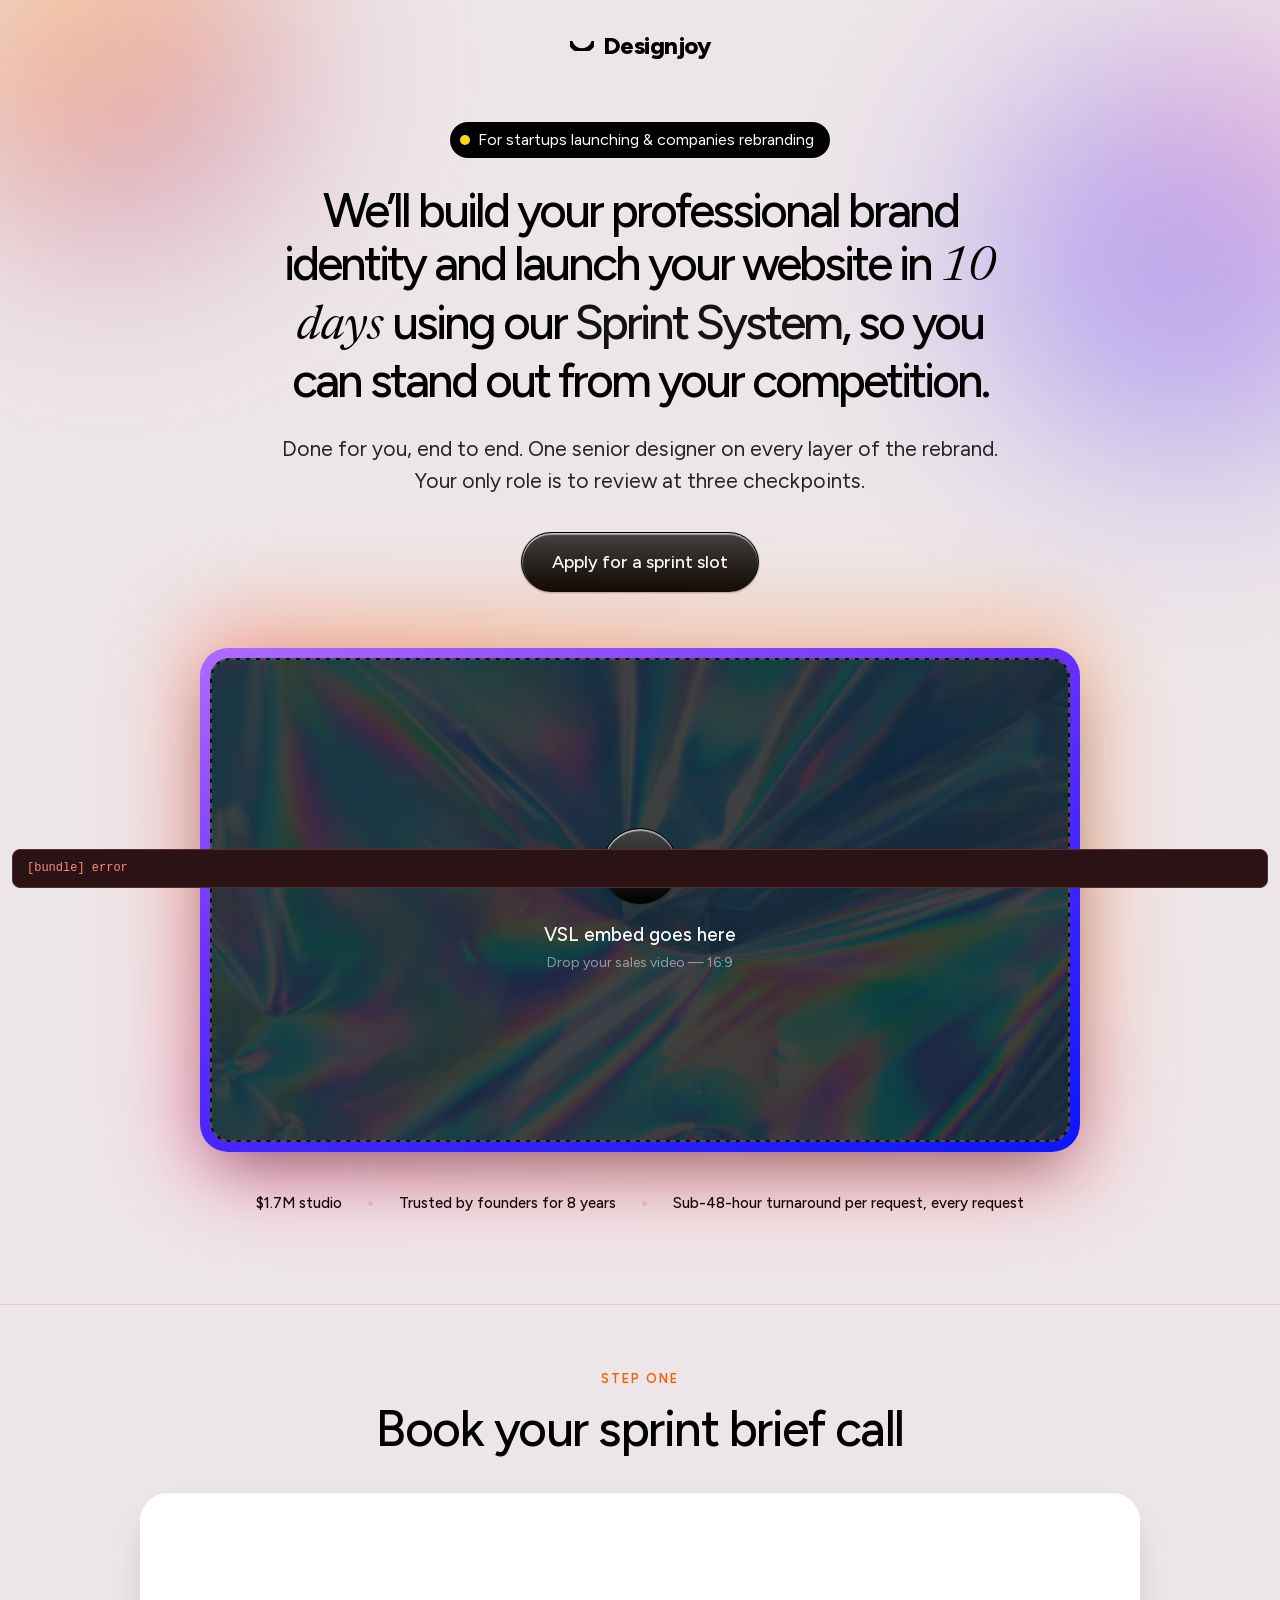
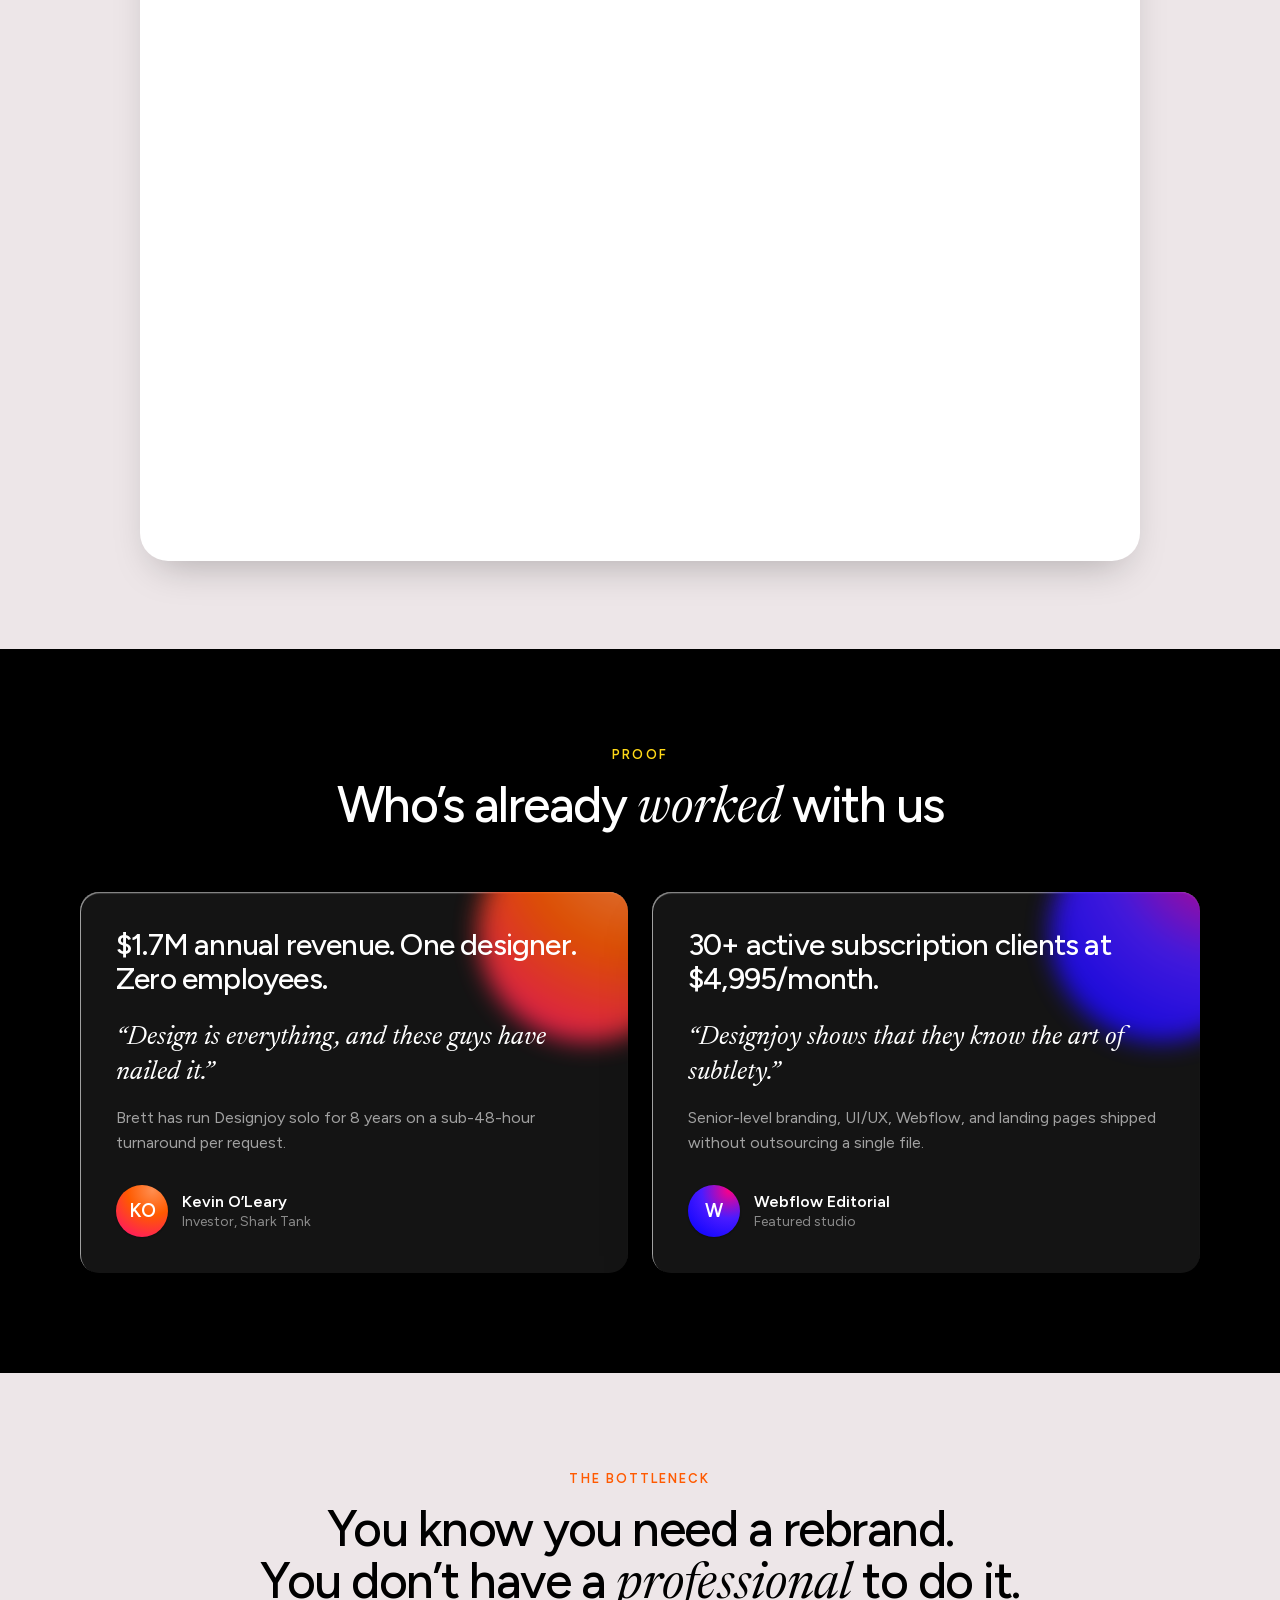
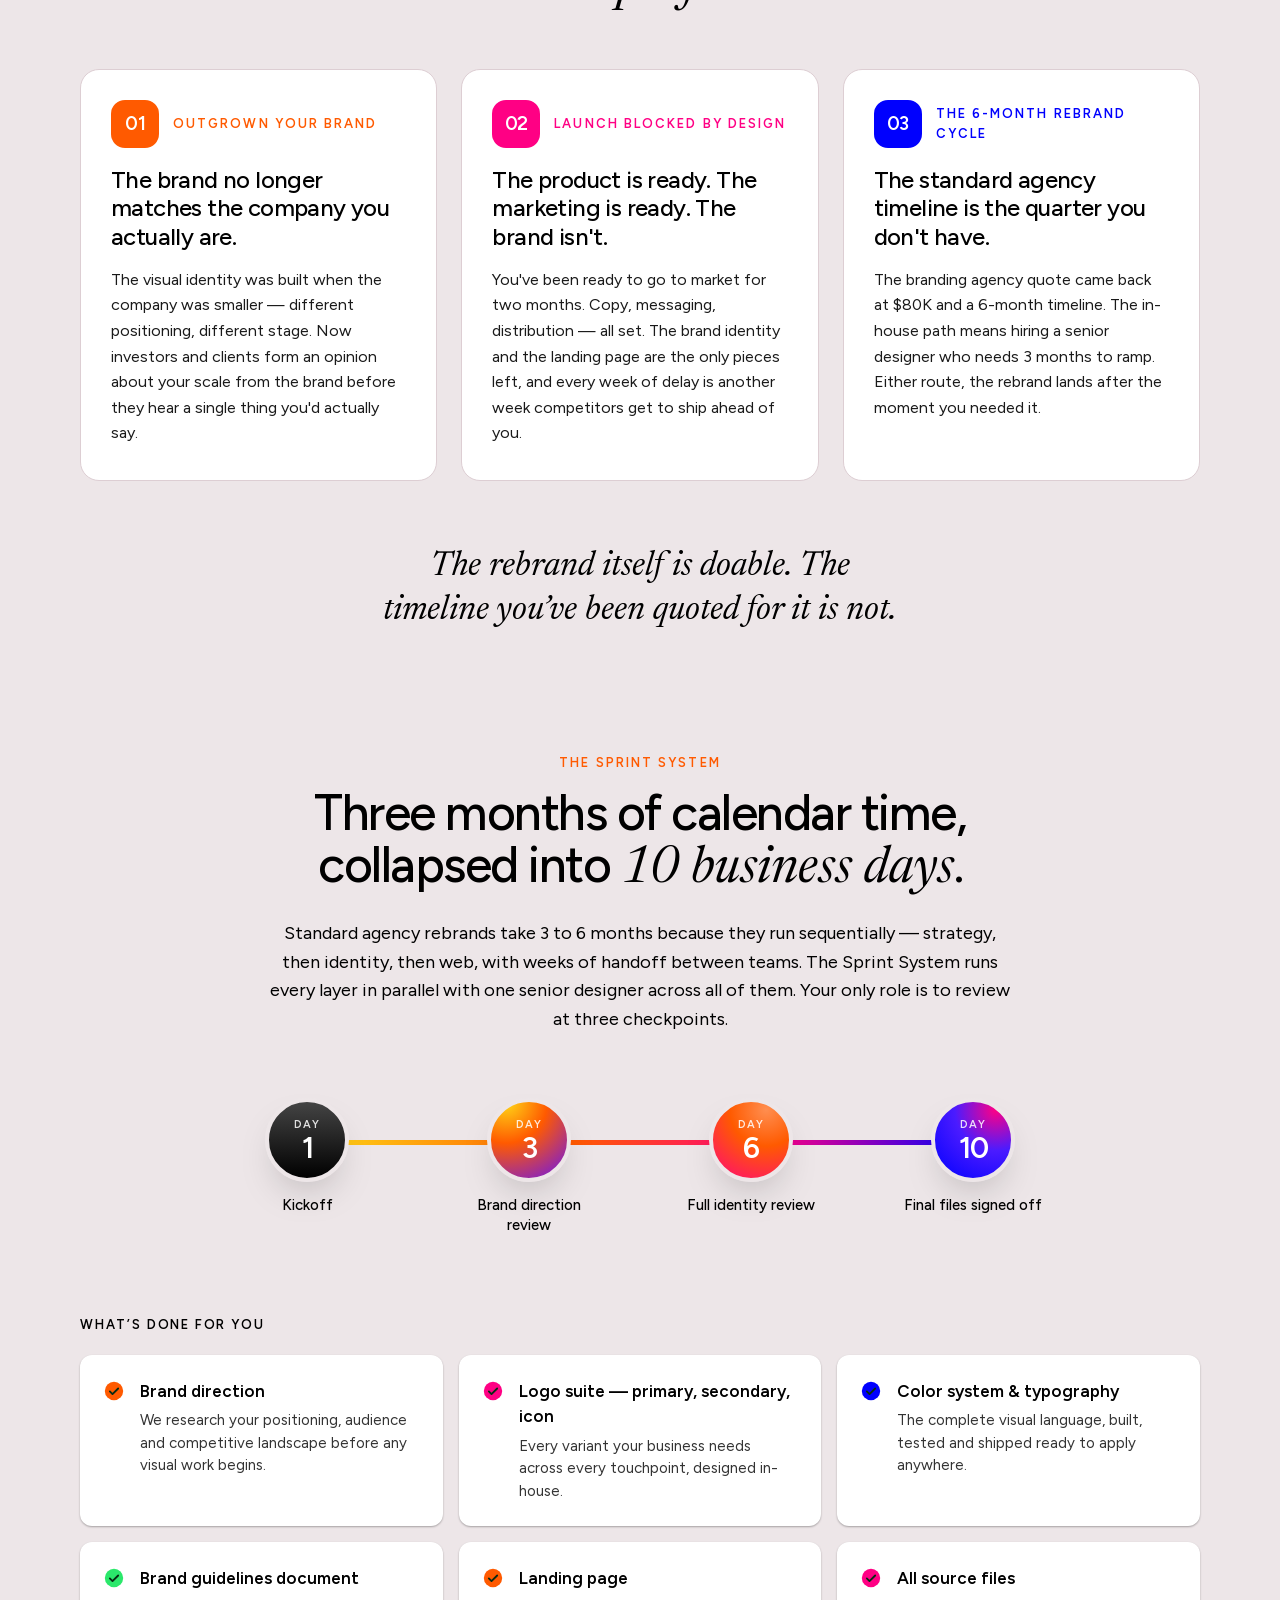
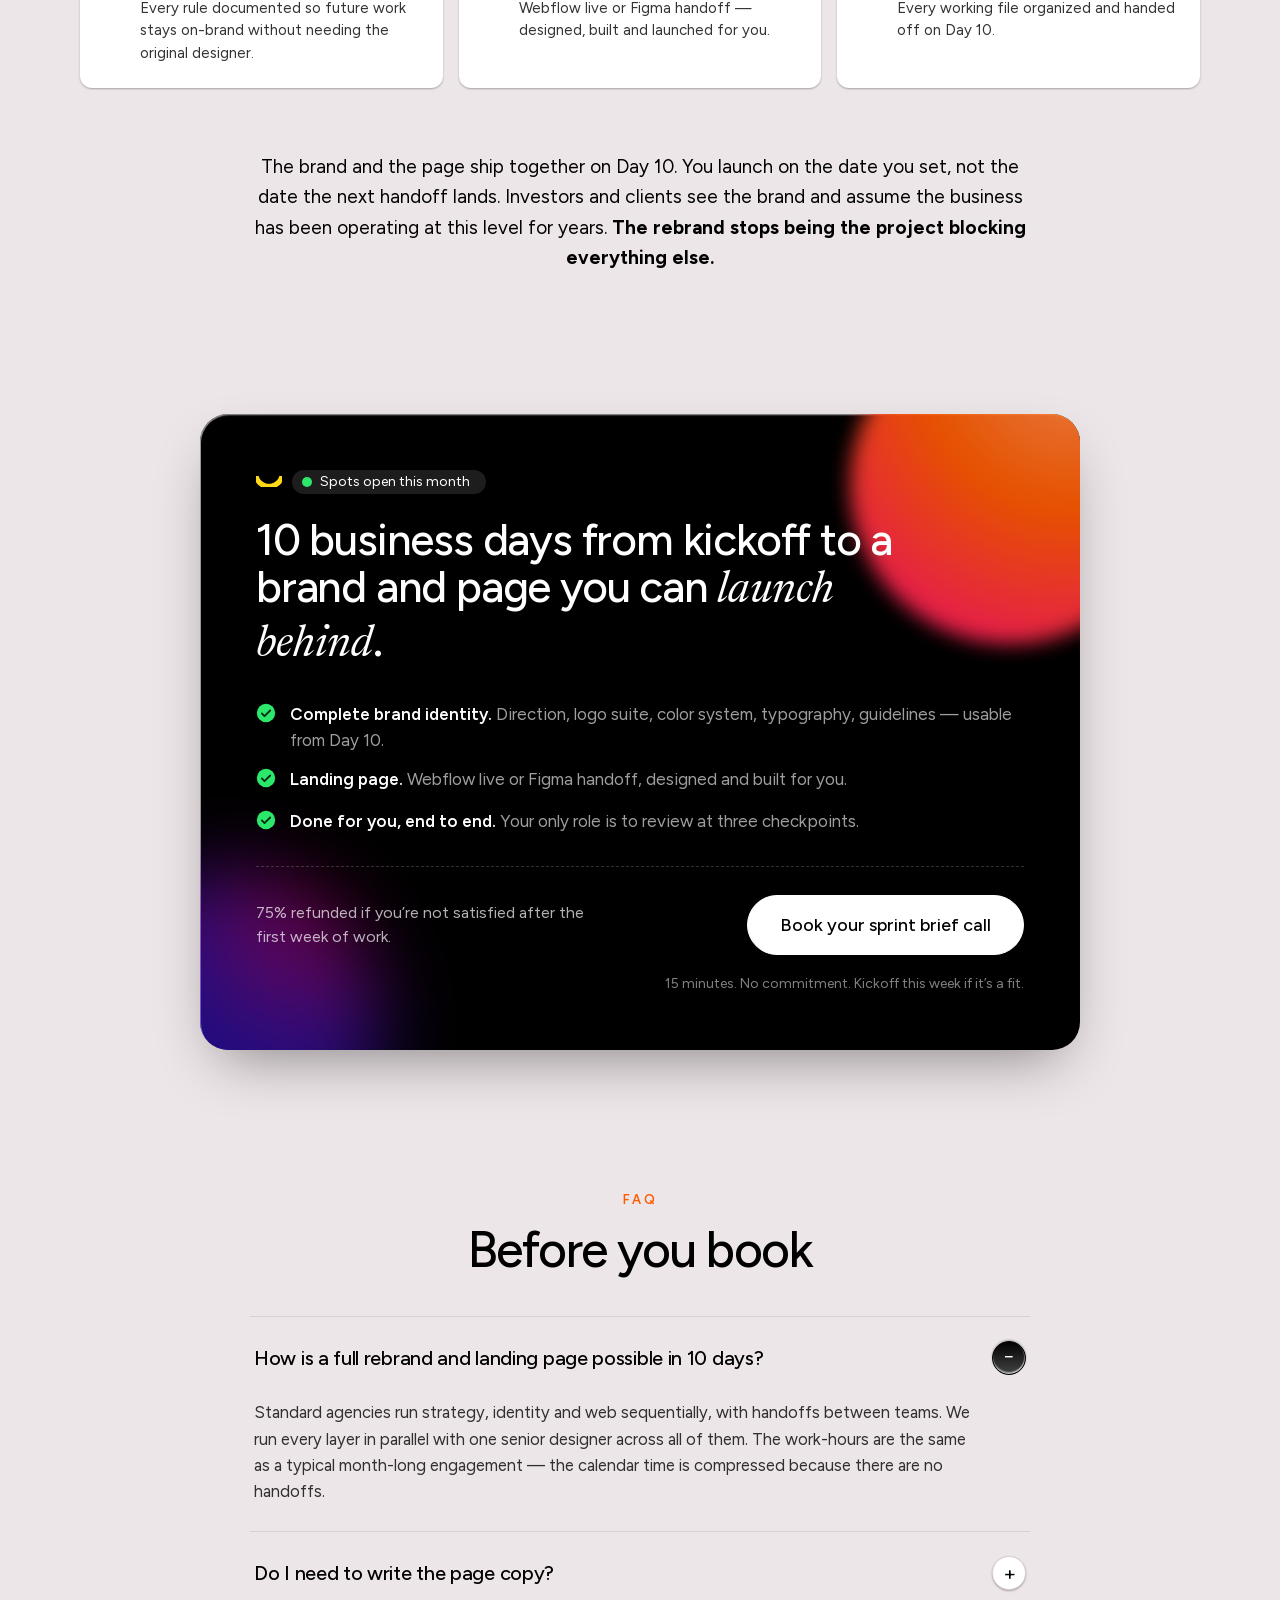
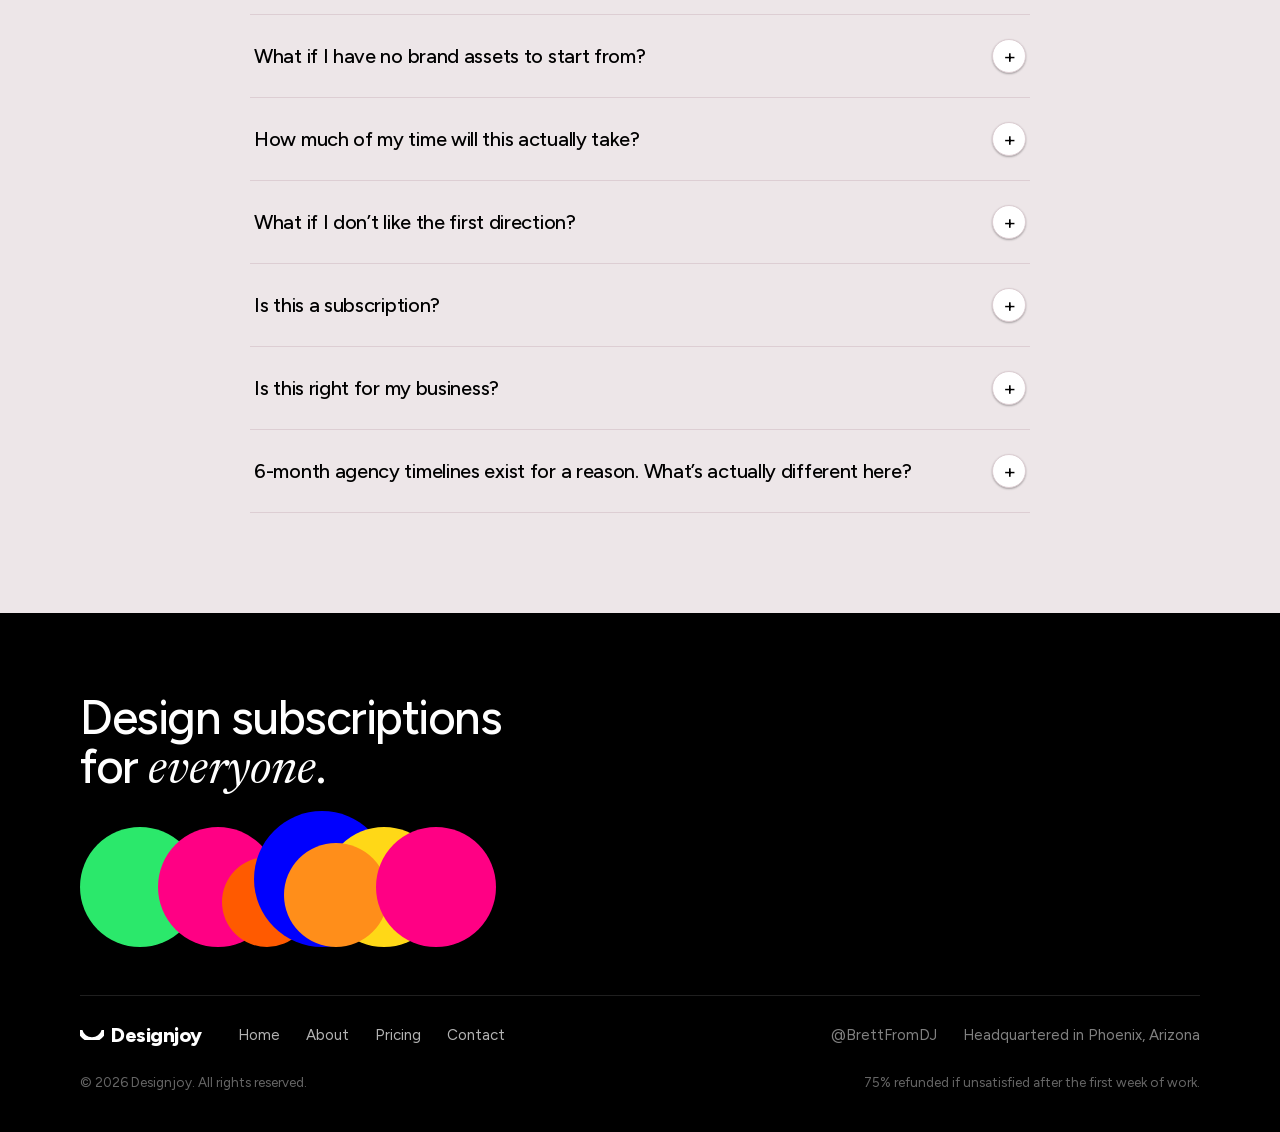
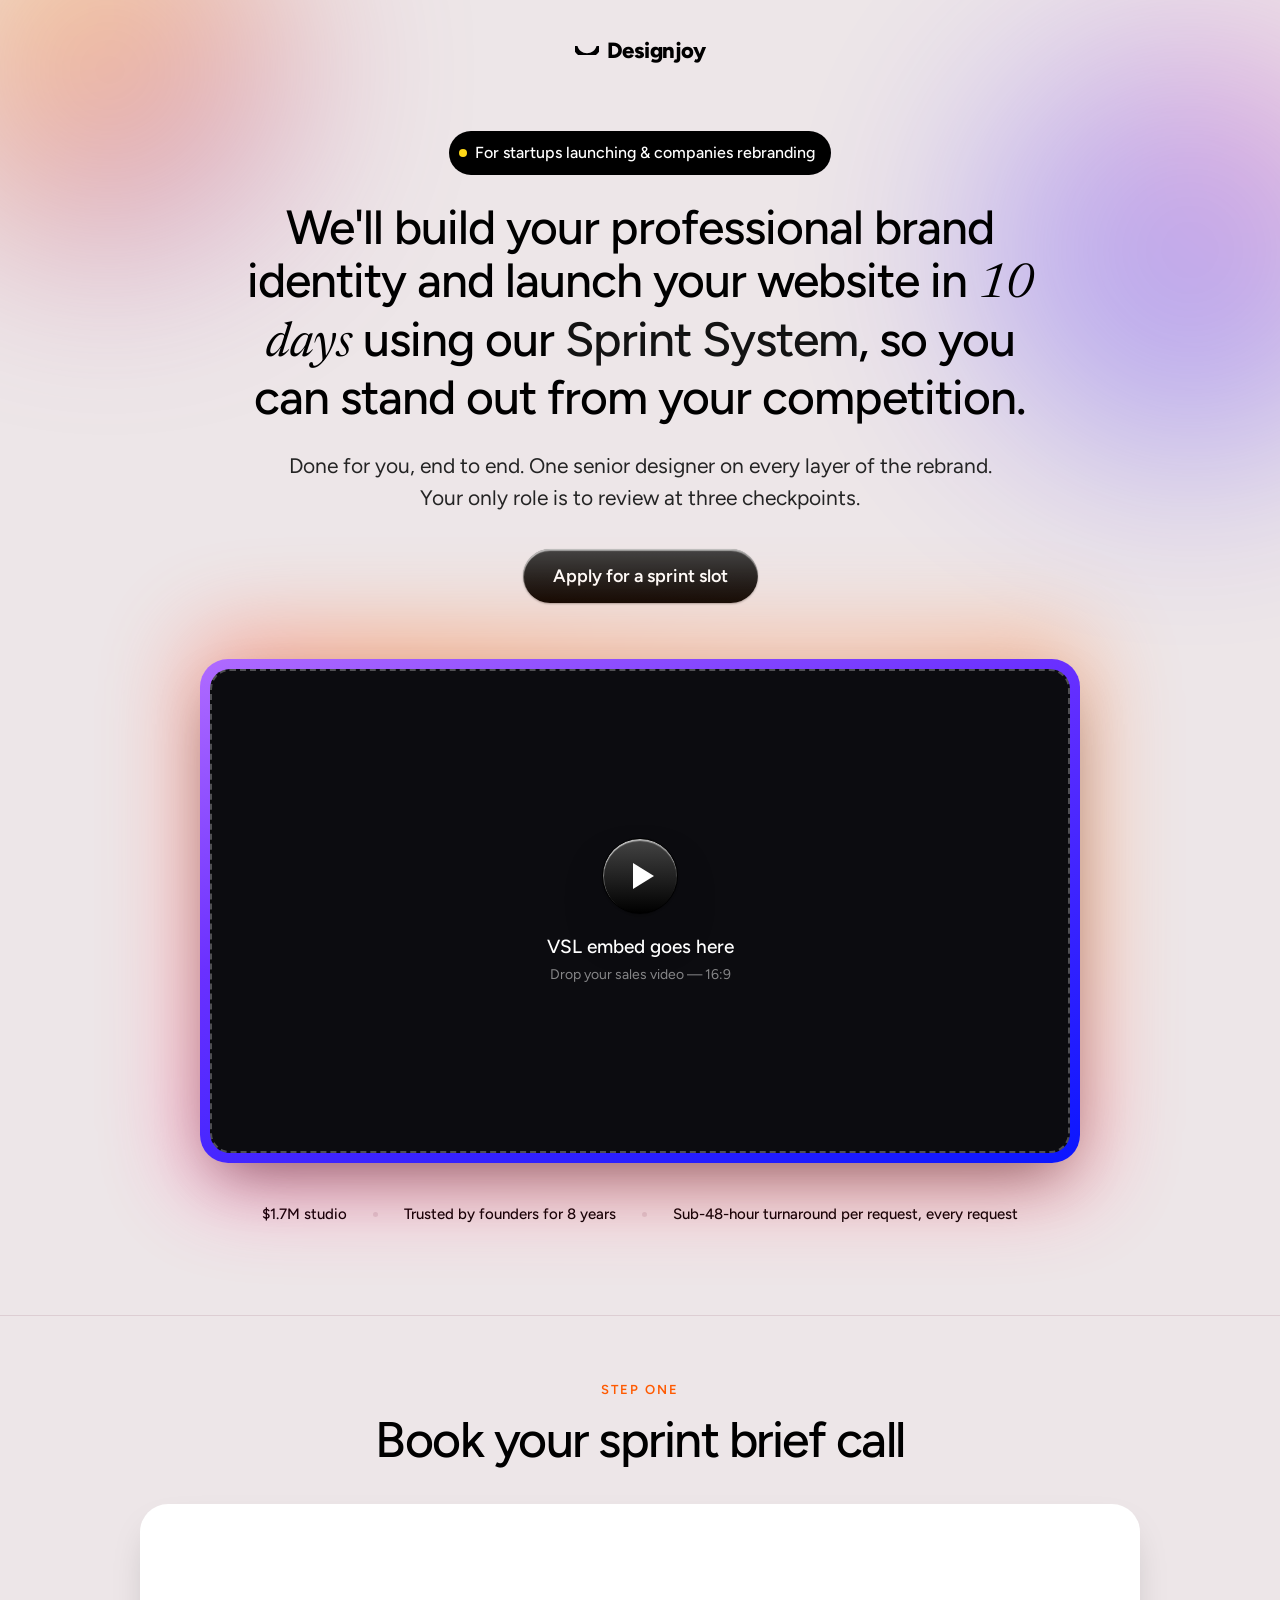
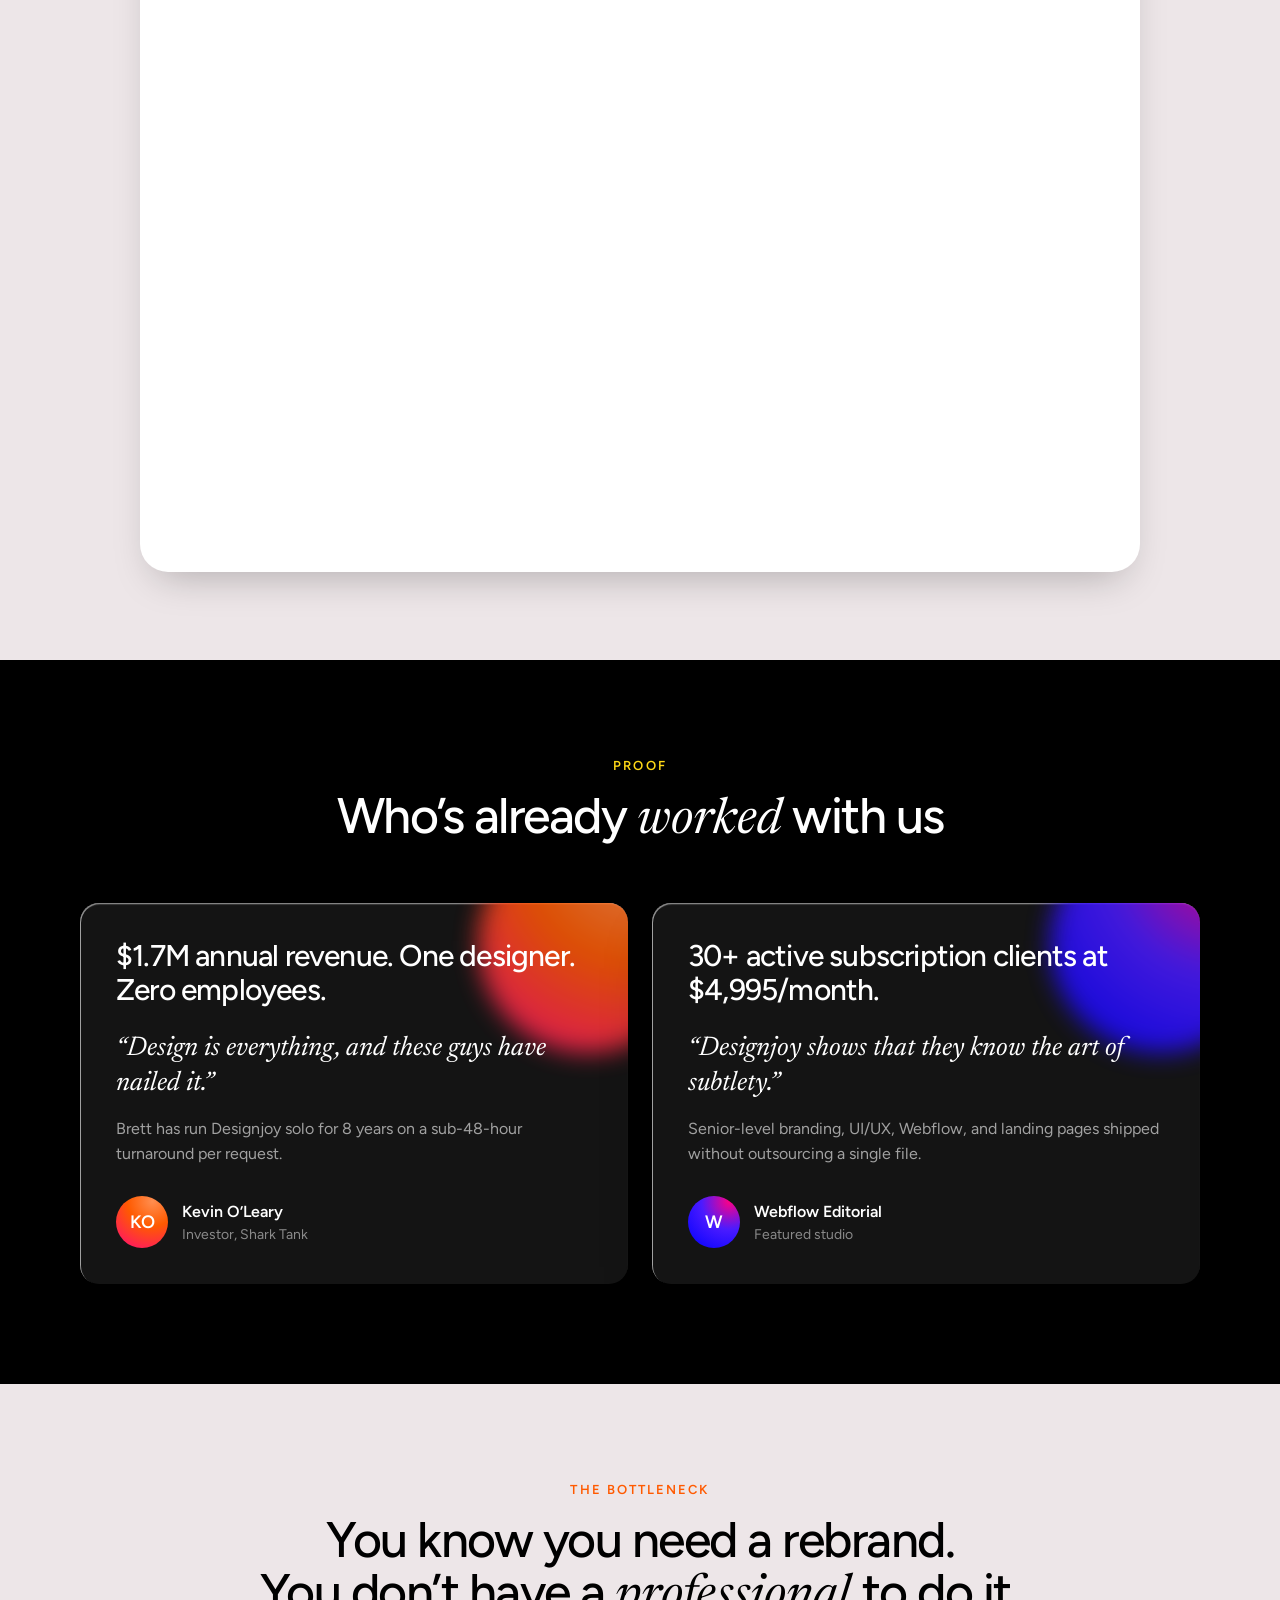
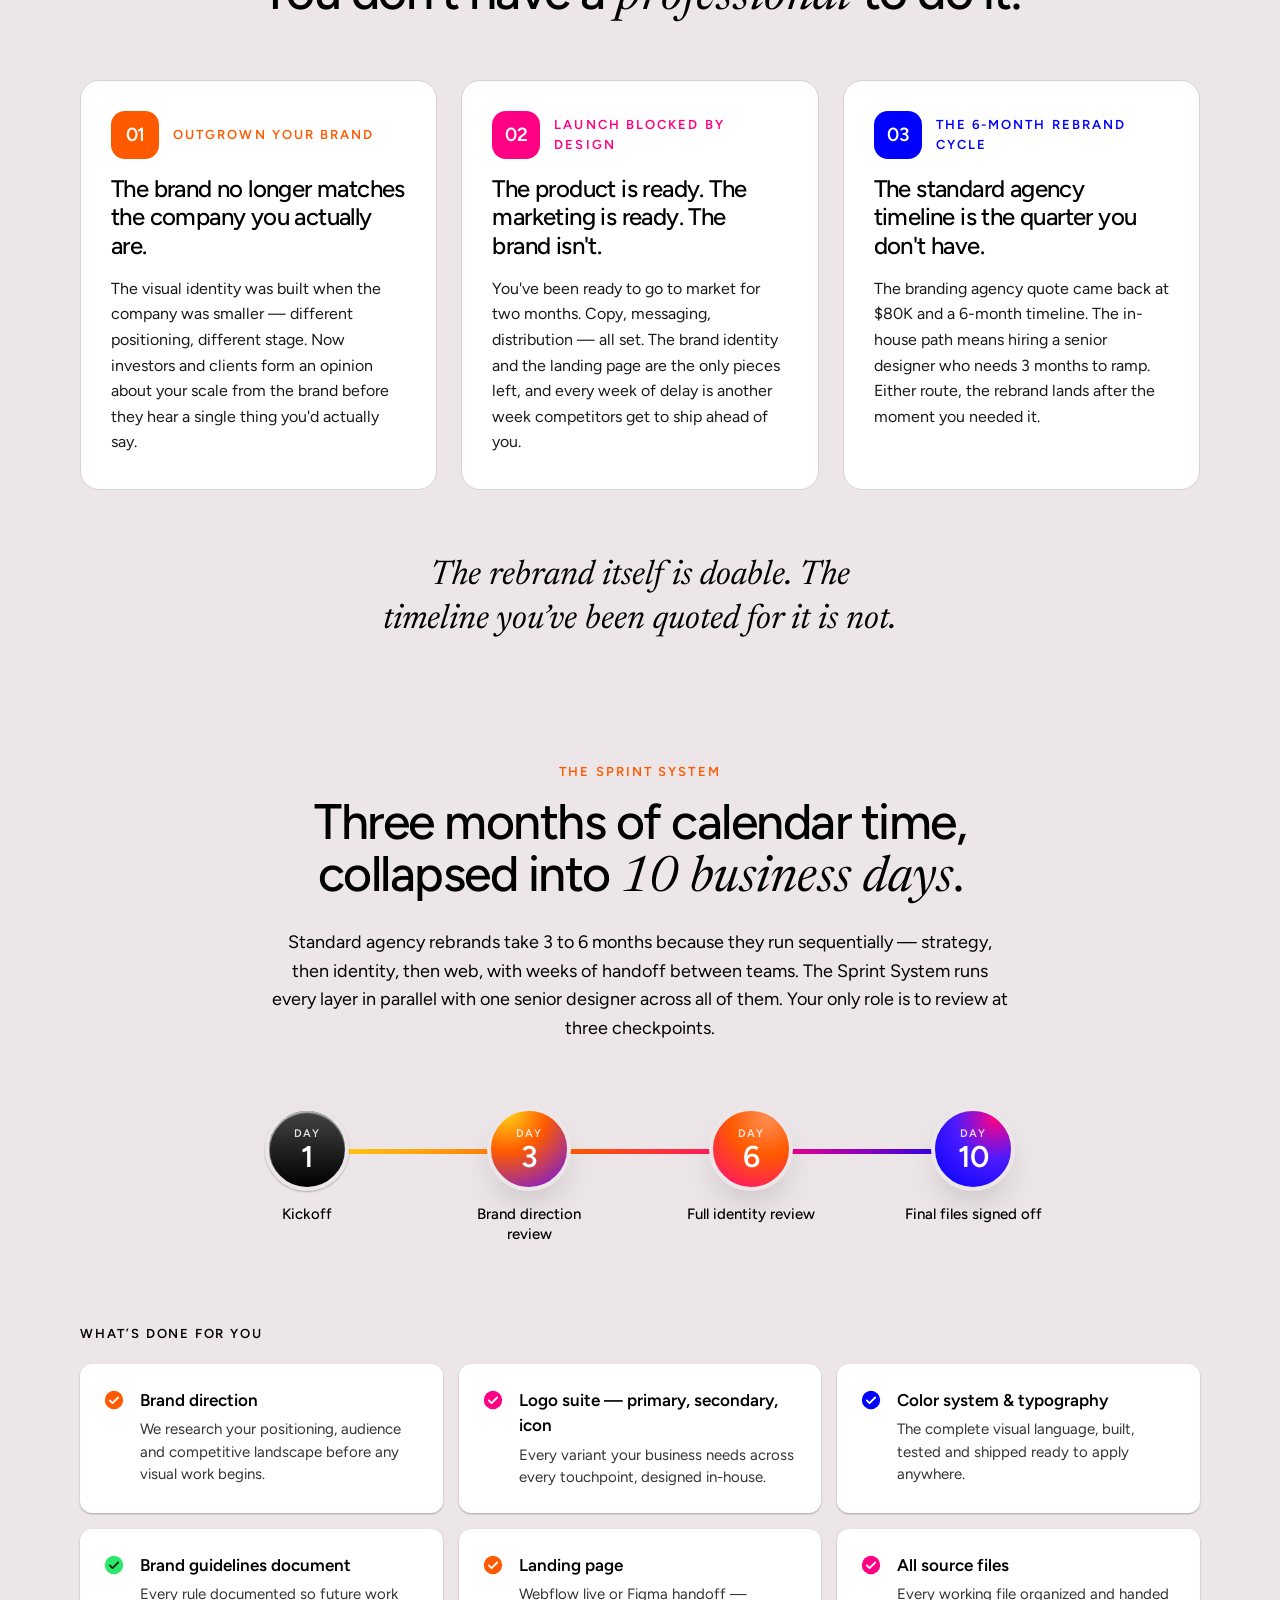
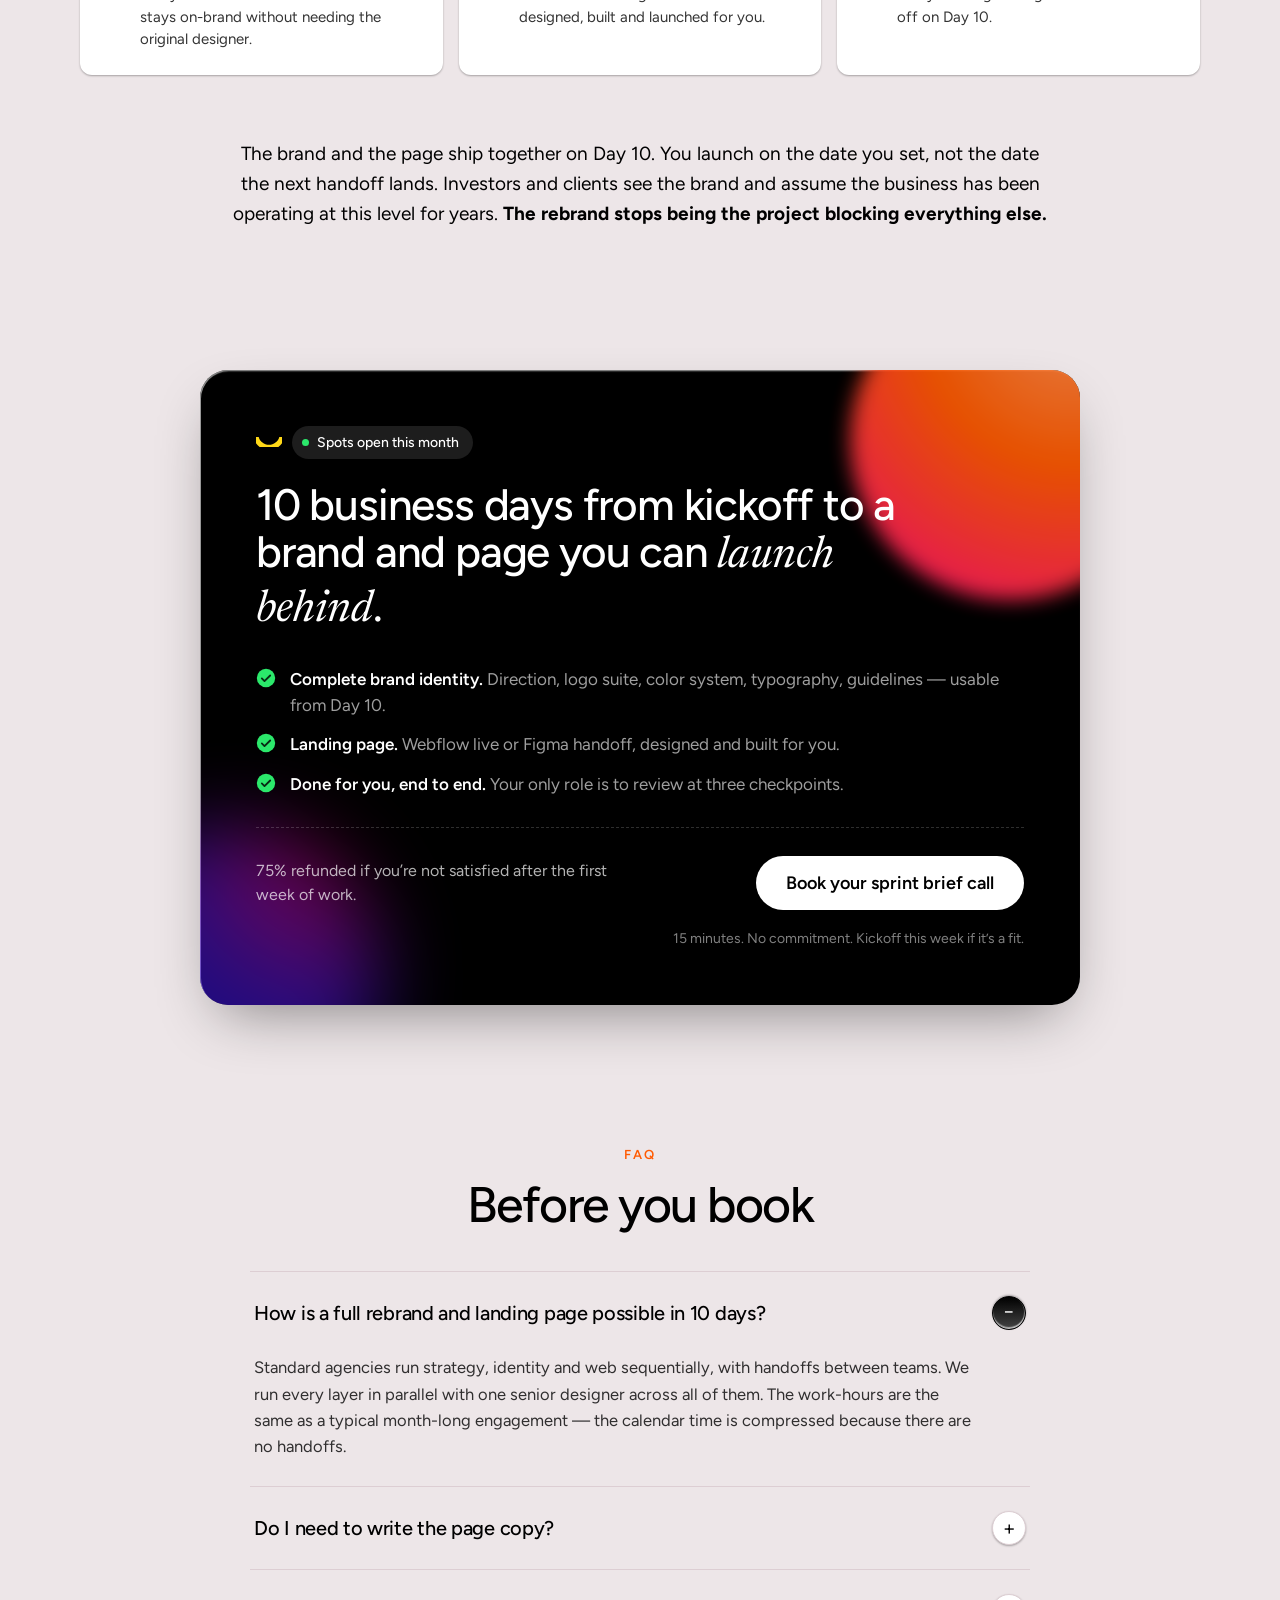
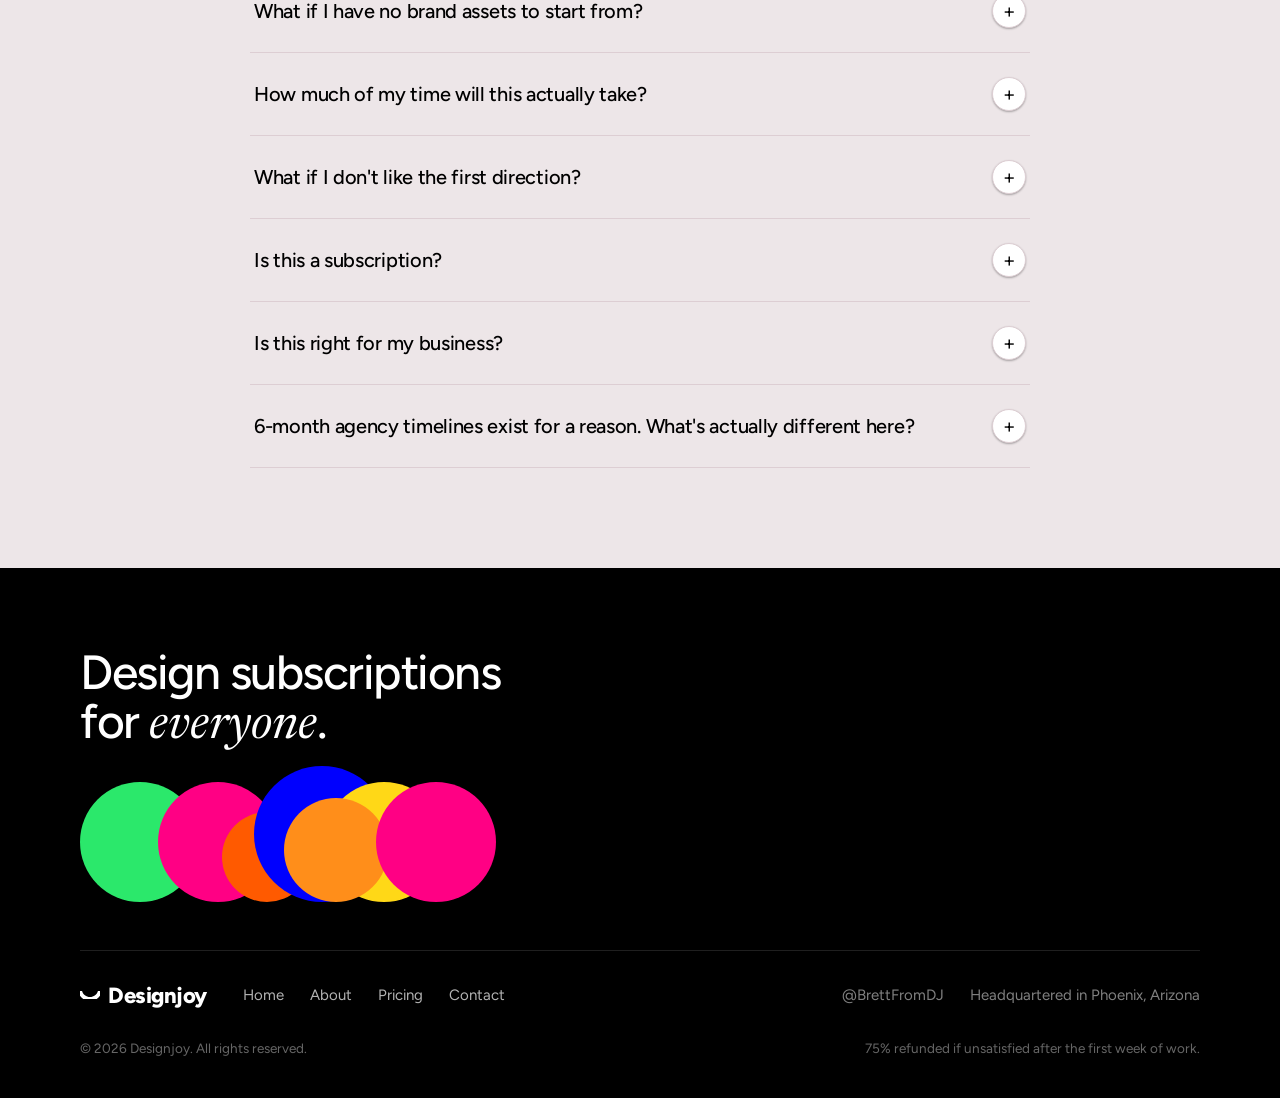
